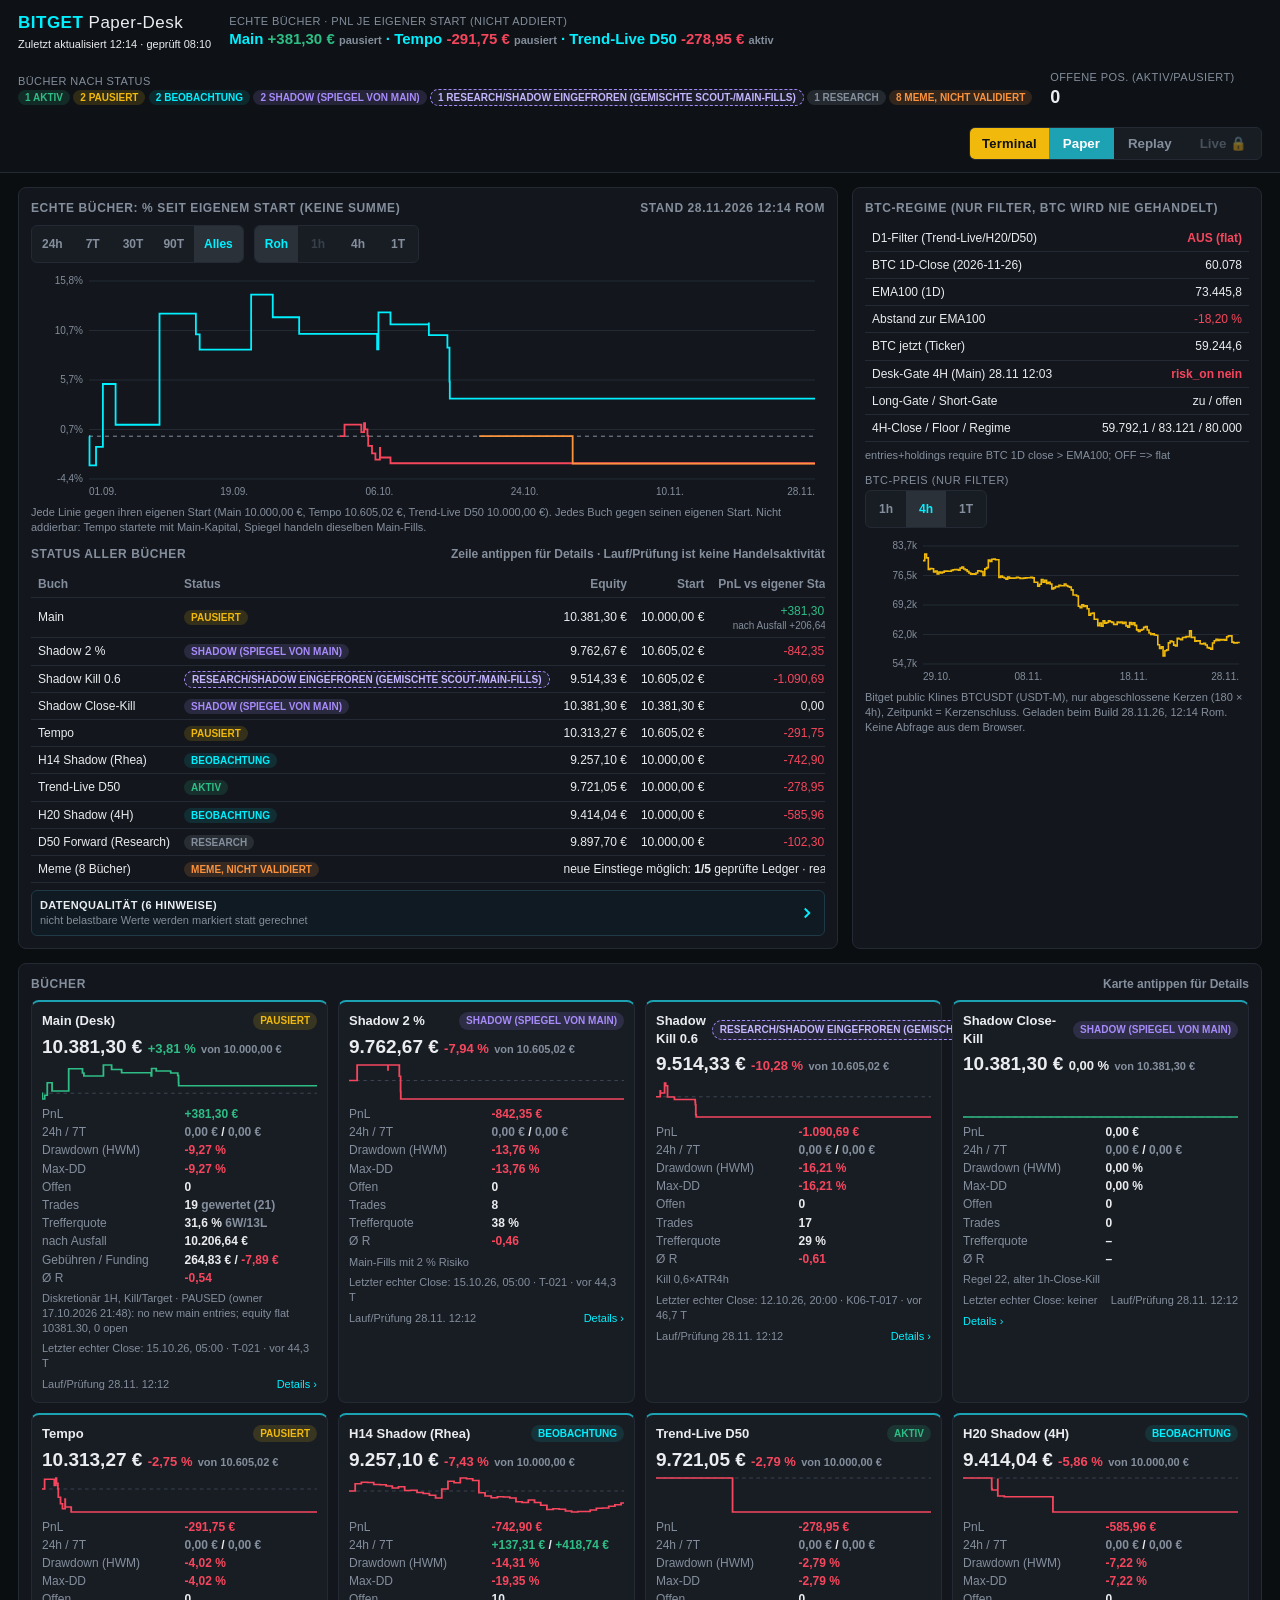
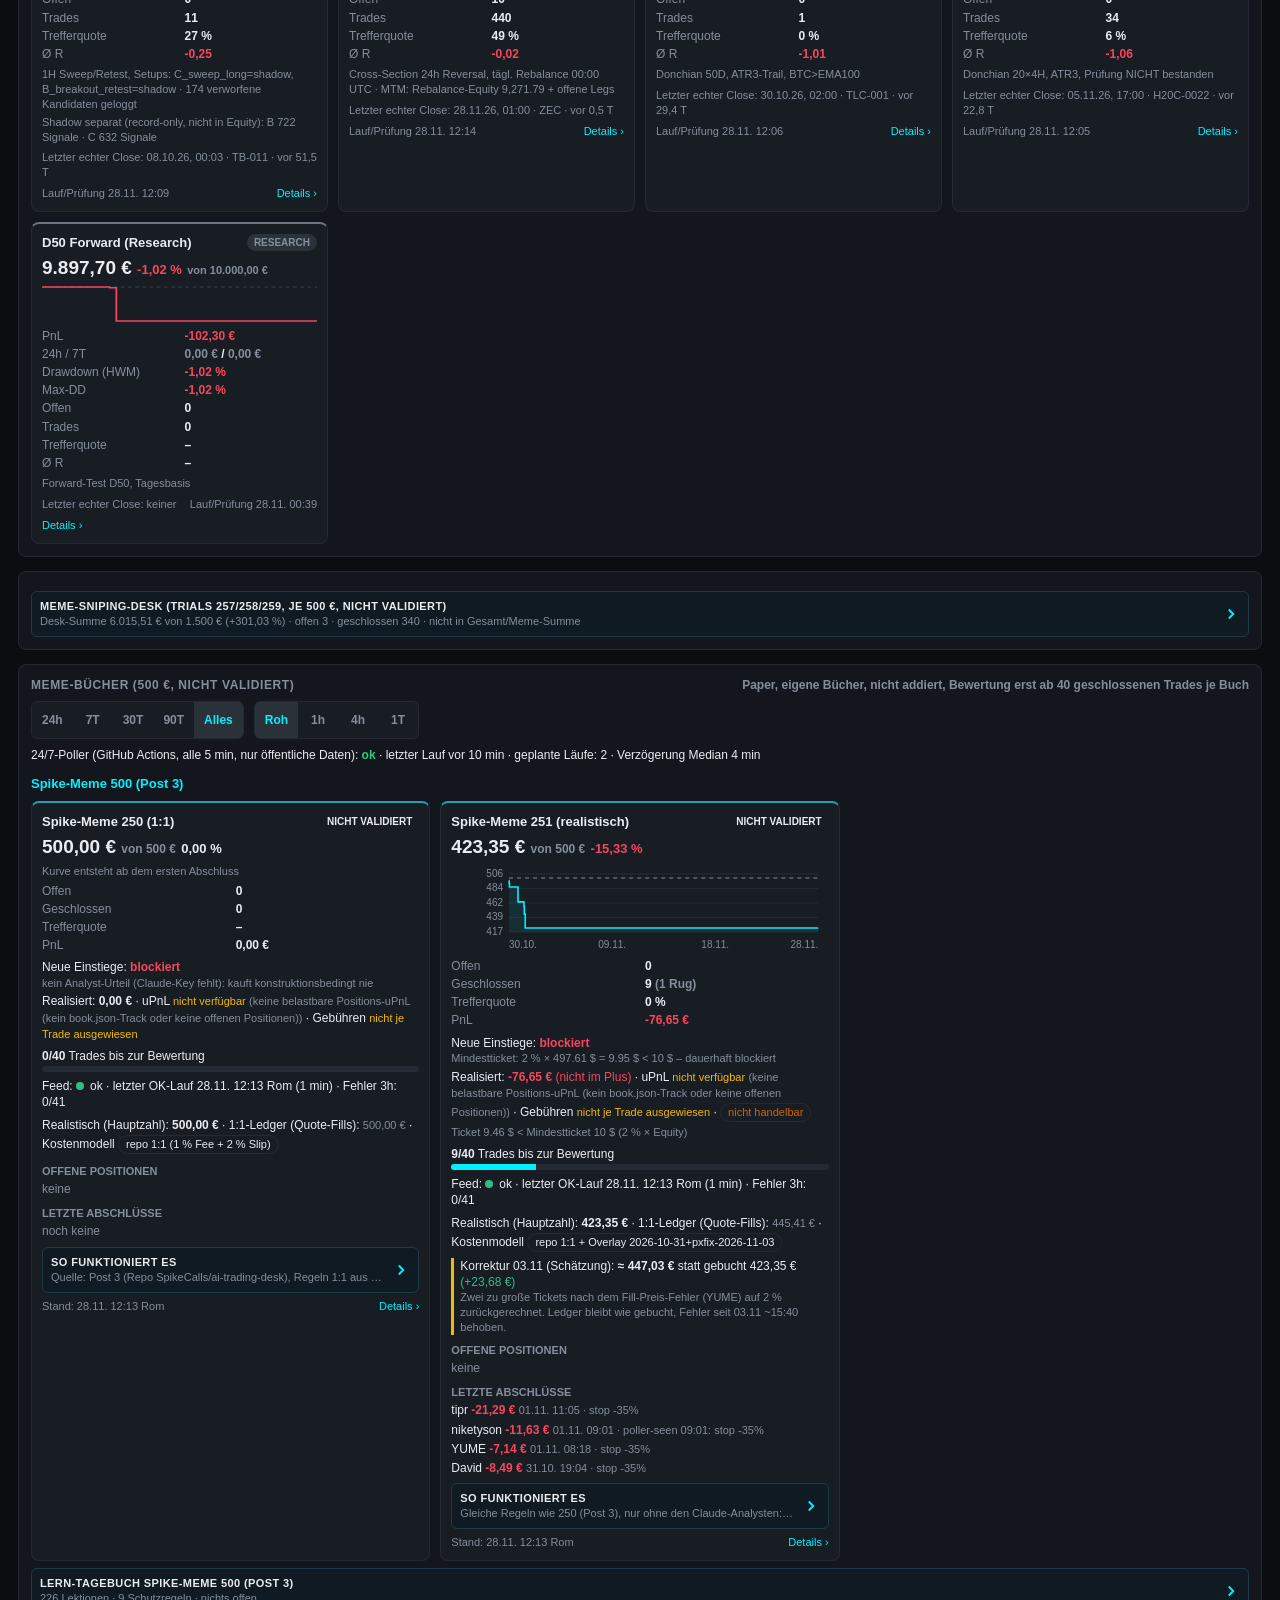
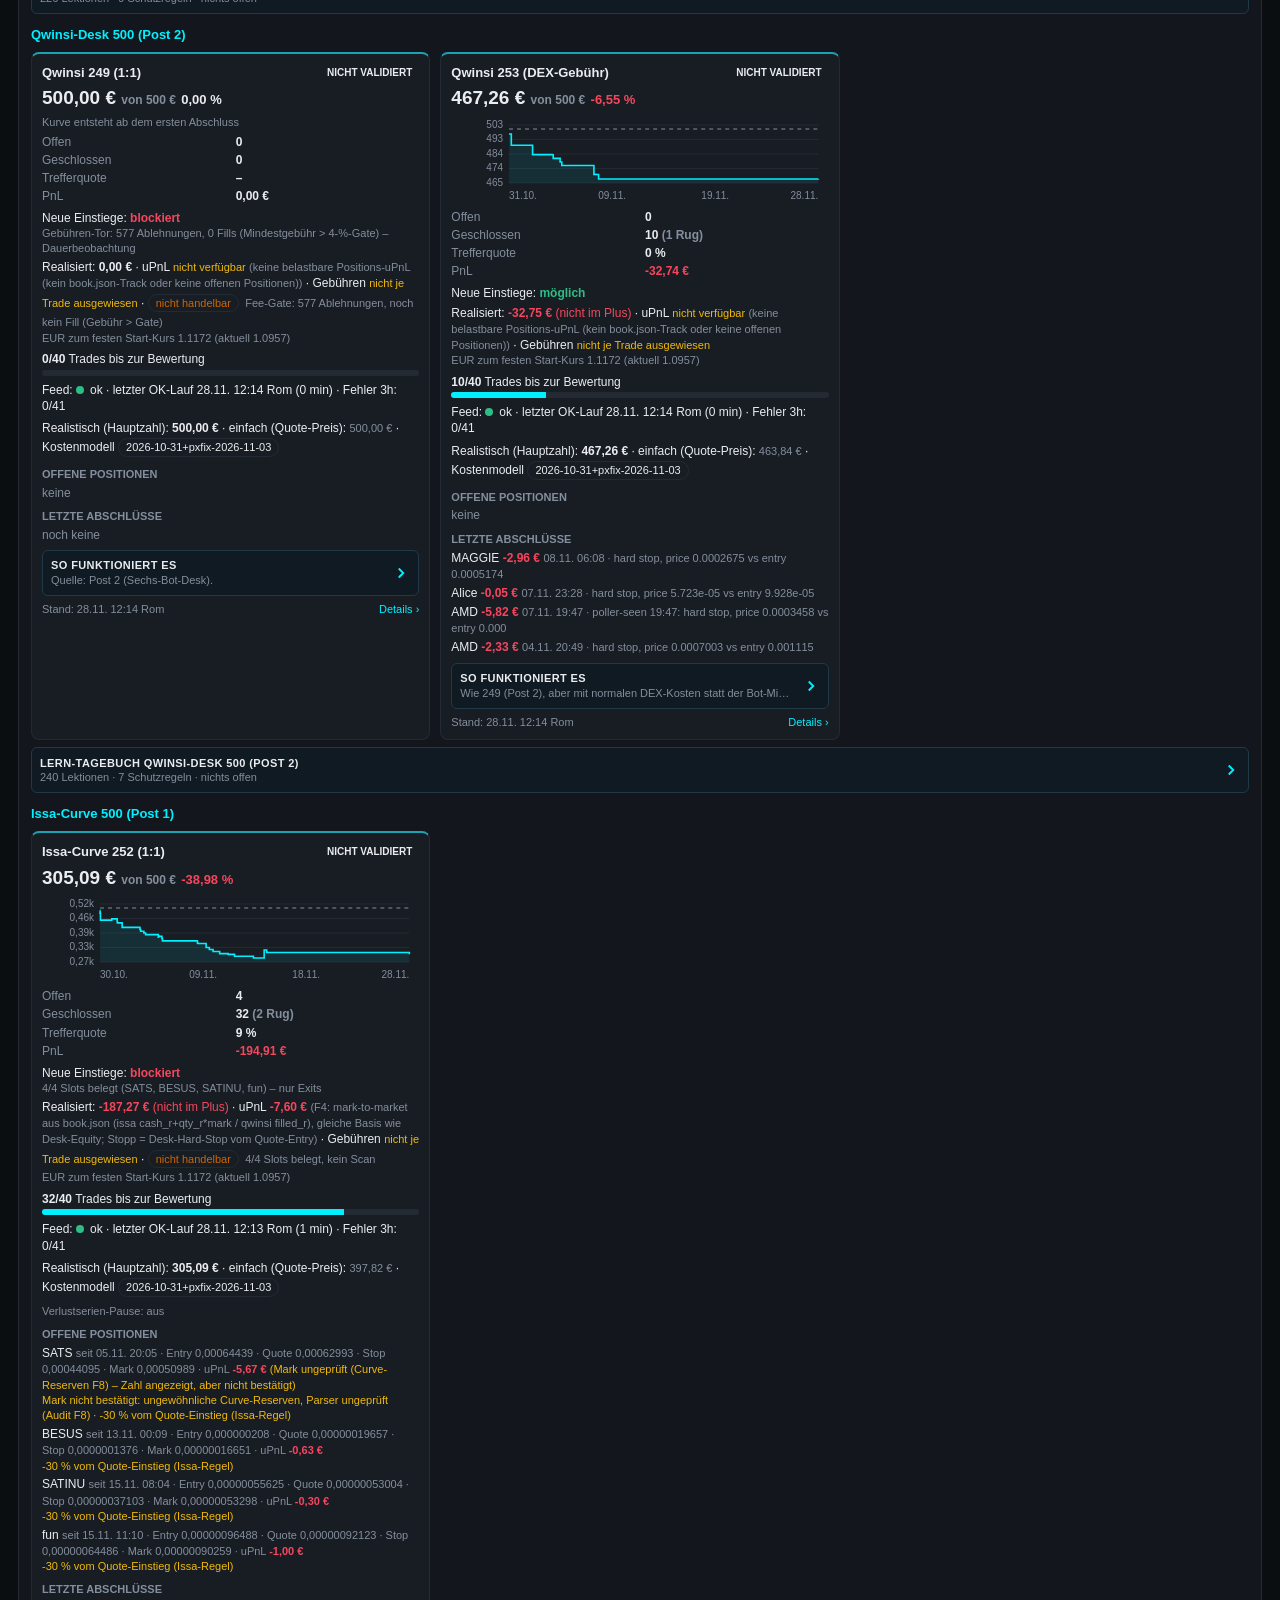
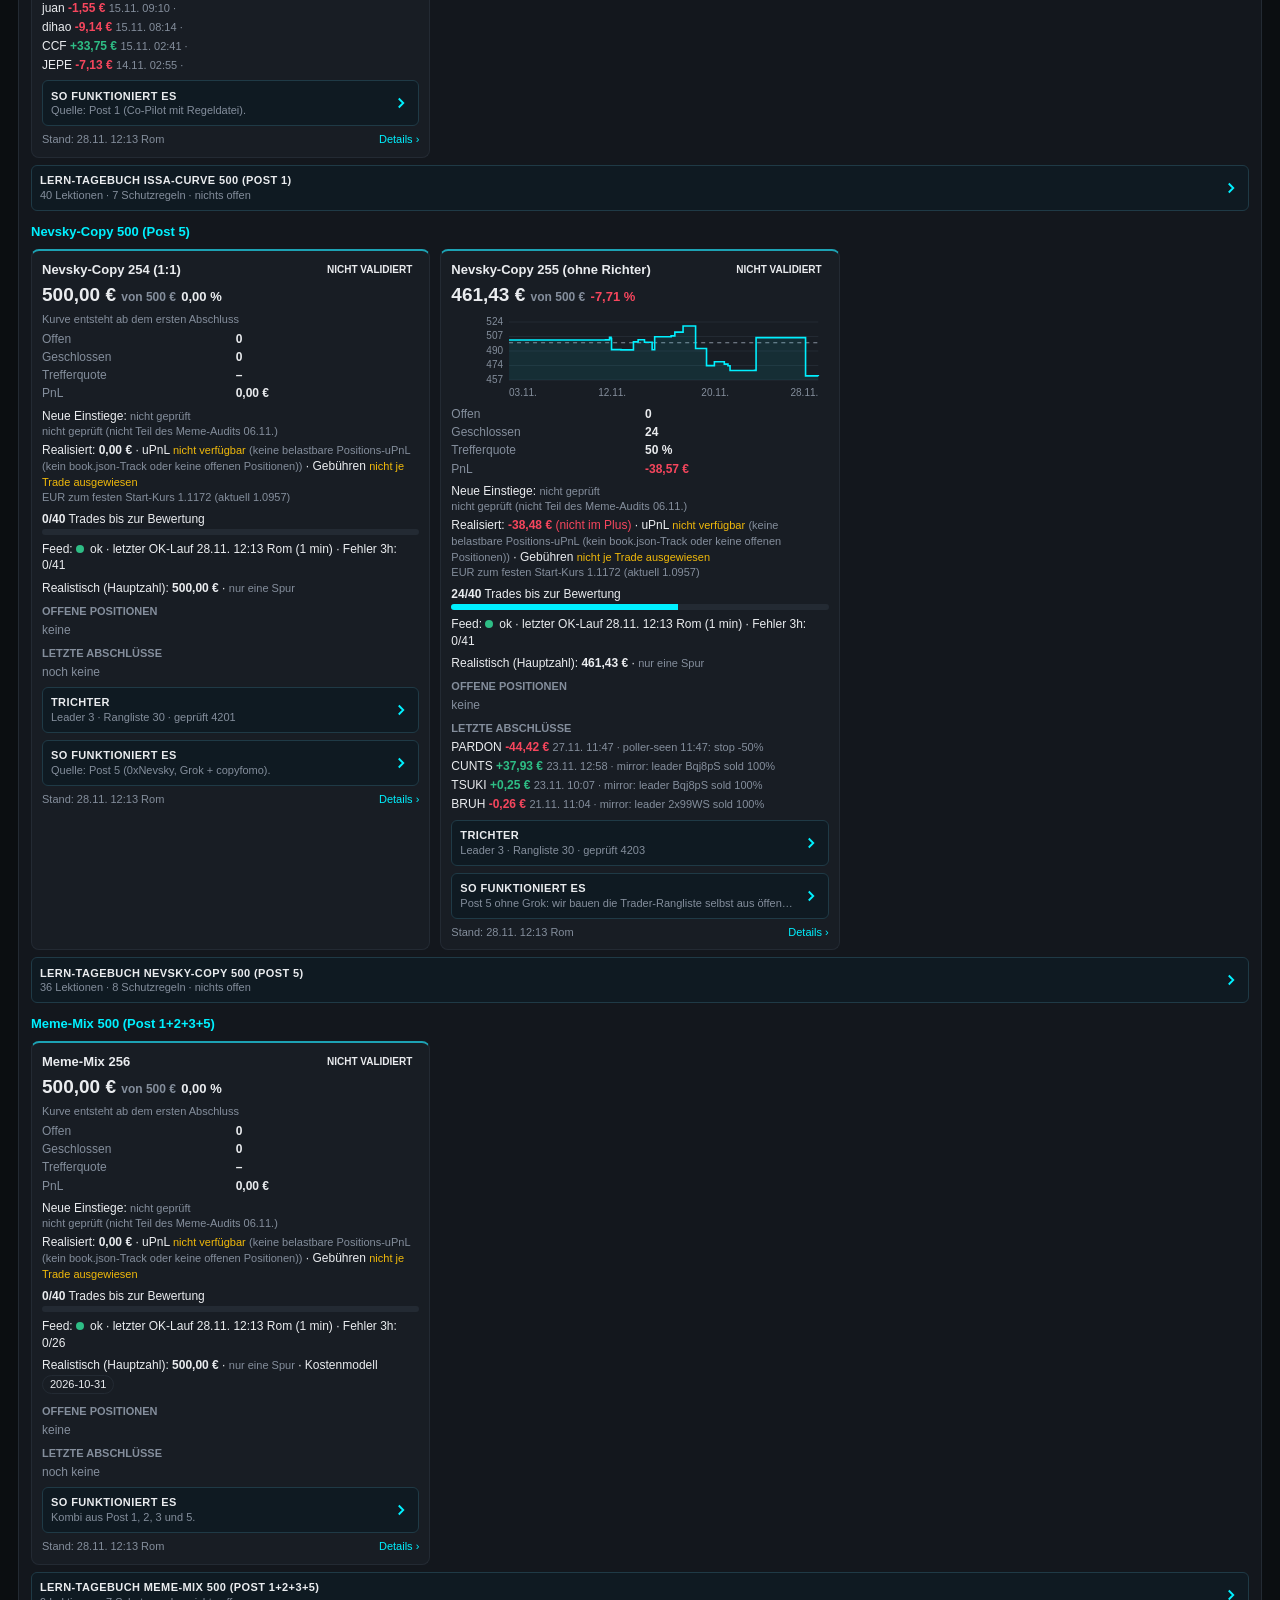
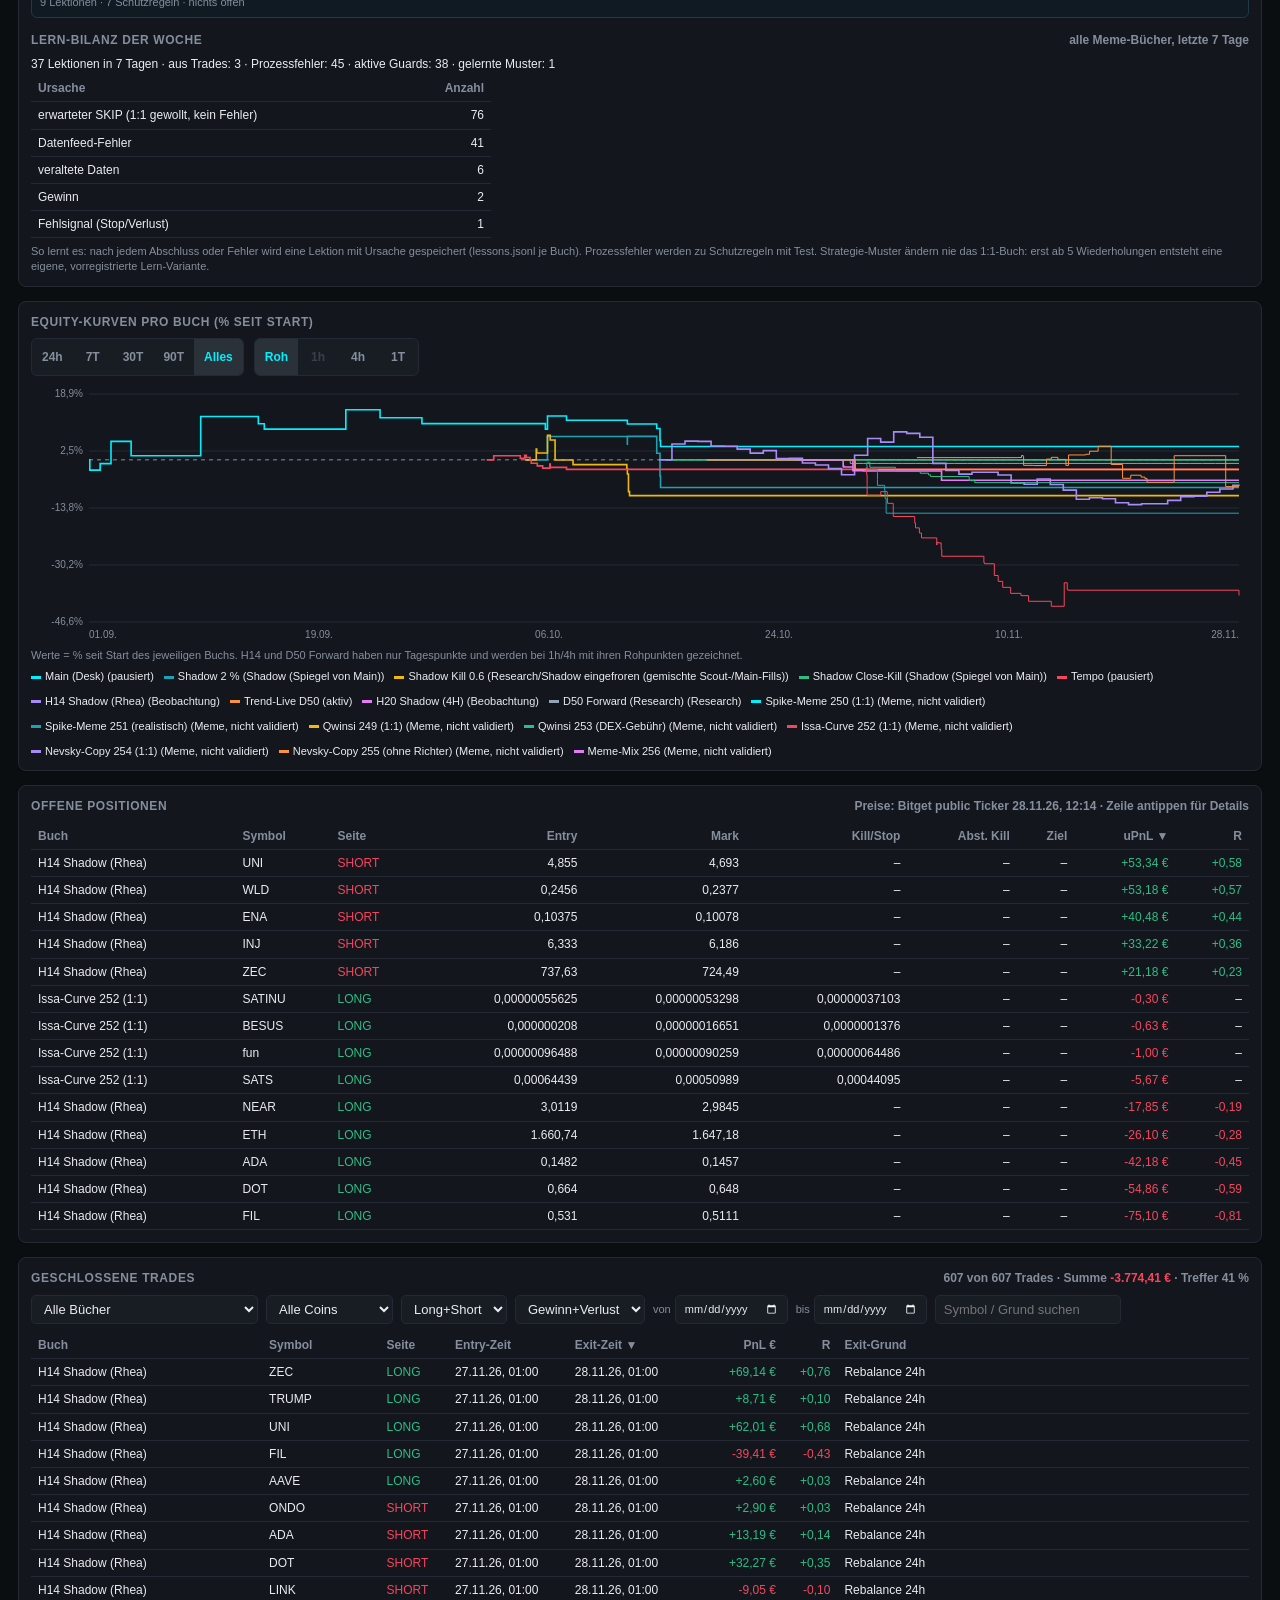
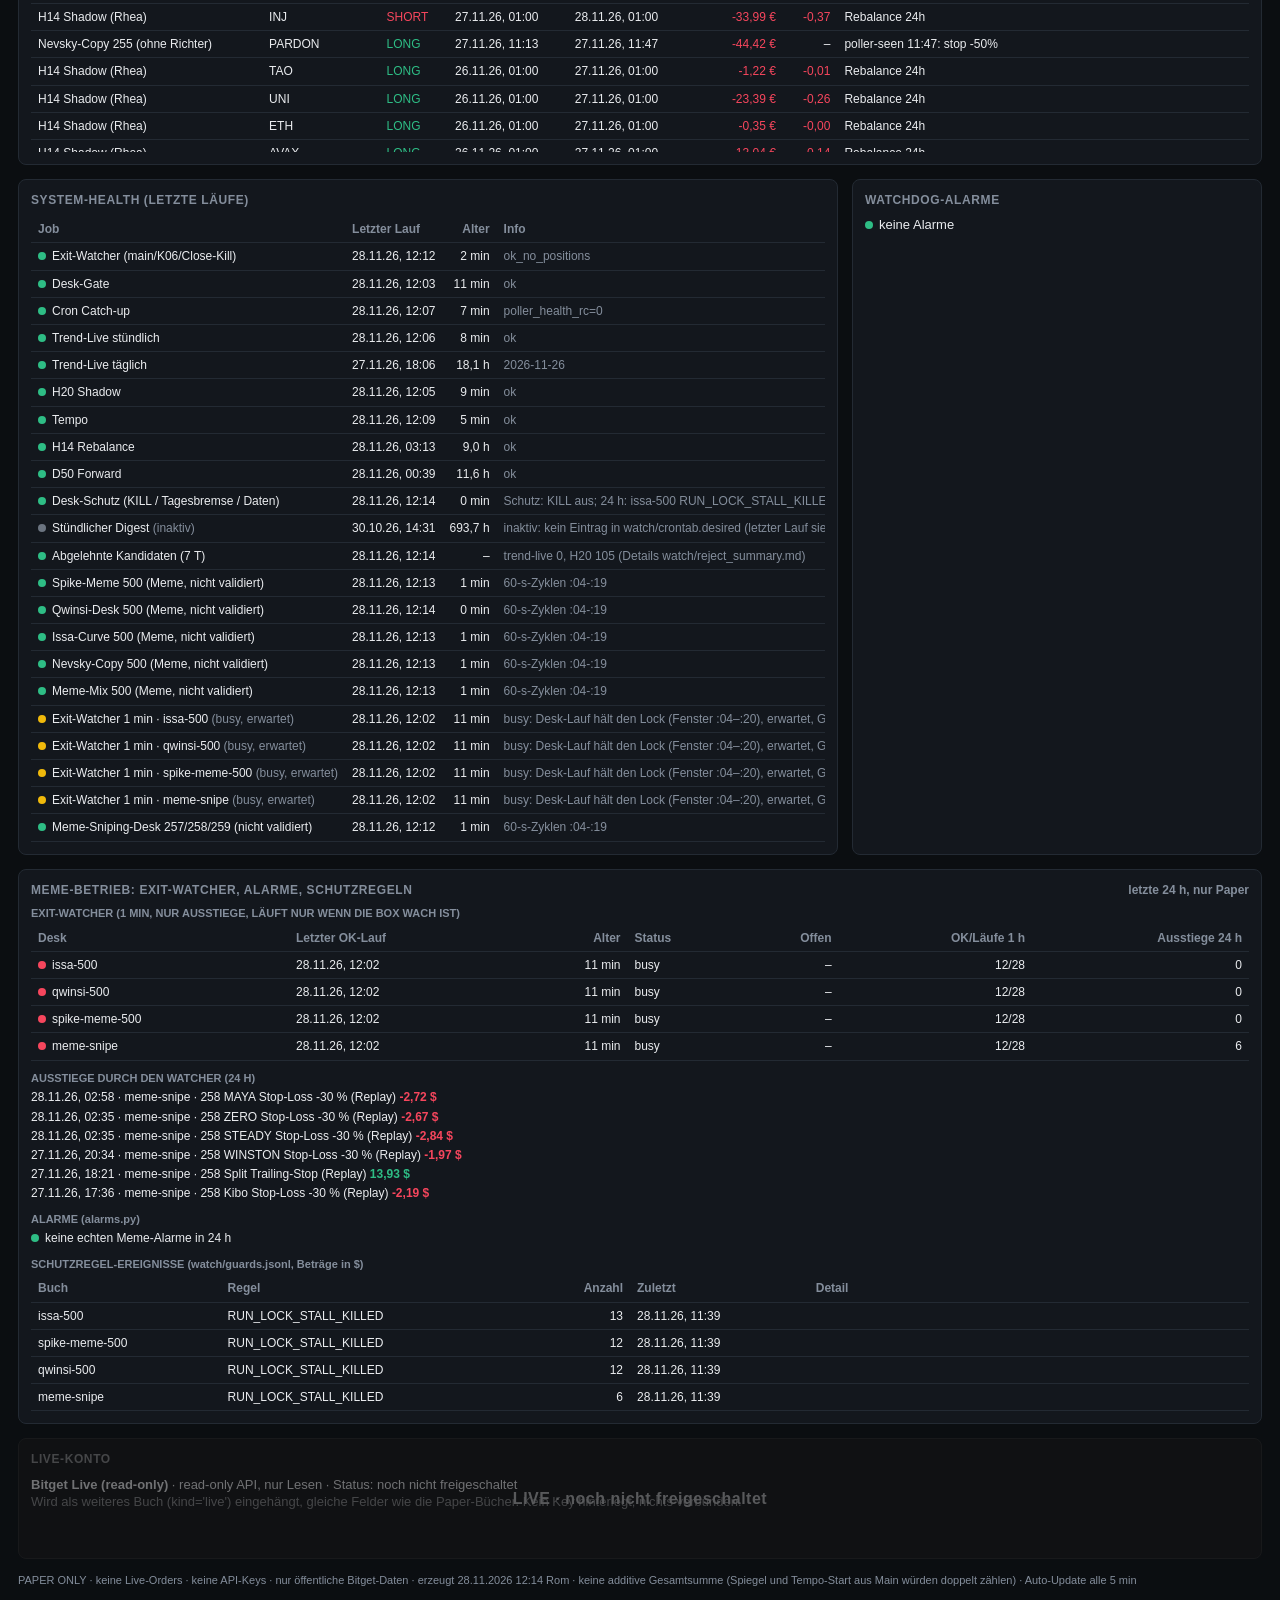
==== kdx7rm0d02jwymx0ndu94w3n/index.html @ 3b47a1ea "dashboard 2026-11-28T12:14:05+01:00" ====
<!doctype html><html lang="de"><head><meta charset="utf-8"><meta name="viewport" content="width=device-width,initial-scale=1">
<meta name="robots" content="noindex,nofollow,noarchive,nosnippet"><meta name="googlebot" content="noindex,nofollow"><meta name="referrer" content="no-referrer">
<title>Bitget Paper-Desk</title><style>
:root{--bg:#0b0e11;--card:#13171d;--card2:#181d24;--line:#232a33;--tx:#eaecef;--mu:#848e9c;--cy:#00f0ff;--te:#1da2b4;--gr:#2ebd85;--rd:#f6465d;--ye:#f0b90b}
*{box-sizing:border-box}body{margin:0;background:var(--bg);color:var(--tx);font:13px/1.35 -apple-system,Segoe UI,Roboto,Helvetica,Arial,sans-serif;-webkit-tap-highlight-color:transparent}
header{display:flex;align-items:center;gap:18px;padding:12px 18px;border-bottom:1px solid var(--line);background:#0e1216;position:sticky;top:0;z-index:5;flex-wrap:wrap}
.logo{font-weight:800;font-size:17px;color:var(--cy);letter-spacing:.5px}.logo span{color:var(--tx);font-weight:500}.upd{display:block;font-size:11px;color:var(--mu);font-weight:400;letter-spacing:0;margin-top:2px}
.kpi{display:flex;flex-direction:column;min-width:110px}.kpi b{font-size:18px;font-variant-numeric:tabular-nums}.kpi small{color:var(--mu);font-size:11px;text-transform:uppercase;letter-spacing:.4px}
.big b{font-size:24px;color:var(--cy)}.pos{color:var(--gr)!important}.neg{color:var(--rd)!important}.mu{color:var(--mu)}
.sw{margin-left:auto;display:flex;background:var(--card2);border:1px solid var(--line);border-radius:6px;overflow:hidden}
.sw button{background:none;border:0;color:var(--mu);padding:7px 14px;font-weight:600;cursor:pointer}.sw button.on{background:var(--te);color:#fff}.sw a.term{display:flex;align-items:center;color:#111;background:#f0b90b;padding:7px 12px;font-weight:800;text-decoration:none;letter-spacing:.2px}.sw a.term:hover{background:#ffe08a;text-decoration:none}
.sw button[disabled]{cursor:not-allowed;opacity:.45}
main{padding:14px 18px;display:grid;gap:14px}.row{display:grid;gap:14px}.c2{grid-template-columns:2fr 1fr}
@media(max-width:1100px){.c2{grid-template-columns:1fr}}
.card{background:var(--card);border:1px solid var(--line);border-radius:8px;padding:12px}.card h3{margin:0 0 8px;font-size:12px;text-transform:uppercase;letter-spacing:.6px;color:var(--mu);display:flex;justify-content:space-between;align-items:center;gap:8px;flex-wrap:wrap}
.books{display:grid;grid-template-columns:repeat(auto-fill,minmax(min(250px,100%),1fr));gap:10px}
.bk{background:var(--card2);border:1px solid var(--line);border-radius:8px;padding:10px;border-top:2px solid var(--te);cursor:pointer;transition:border-color .15s}.bk:hover,.bk:focus{border-color:var(--cy);outline:none}
.bk.research{border-top-color:#6b7480}.bk.stale{border-top-color:var(--ye)}.bk .t{display:flex;justify-content:space-between;align-items:center;font-weight:700;gap:6px}
.bk .eq{font-size:19px;font-weight:700;margin:4px 0;font-variant-numeric:tabular-nums}.grid4{display:grid;grid-template-columns:1fr 1fr;gap:2px 10px;font-size:12px}.grid4 span{color:var(--mu)}
.stand{font-size:11px;color:var(--mu);margin-top:6px;display:flex;justify-content:space-between;gap:6px;flex-wrap:wrap}.more{color:var(--cy)}
.tag{font-size:10px;padding:2px 7px;border-radius:10px;font-weight:700;text-transform:uppercase;white-space:nowrap}.t-aktiv{background:rgba(46,189,133,.15);color:var(--gr)}.t-pausiert{background:rgba(240,185,11,.15);color:var(--ye)}.t-Beobachtung{background:rgba(0,240,255,.1);color:var(--cy)}.c-AKTIV{background:rgba(46,189,133,.15);color:var(--gr)}.c-PAUSIERT{background:rgba(240,185,11,.15);color:var(--ye)}.c-BEOBACHTUNG{background:rgba(0,240,255,.1);color:var(--cy)}.c-SHADOW{background:rgba(167,139,250,.15);color:#a78bfa}.c-SHADOW_MIX{background:rgba(167,139,250,.08);color:#c4b5fd;border:1px dashed #a78bfa}.c-RESEARCH{background:rgba(132,142,156,.18);color:var(--mu)}.c-MEME{background:rgba(251,146,60,.15);color:#fb923c}.nb{color:var(--ye);font-size:11px}
.old{background:rgba(240,185,11,.18);color:var(--ye);font-size:10px;padding:1px 6px;border-radius:9px;font-weight:700;text-transform:uppercase}
table{width:100%;border-collapse:collapse;font-variant-numeric:tabular-nums;font-size:12px}th,td{padding:5px 7px;border-bottom:1px solid var(--line);text-align:right;white-space:nowrap}th:first-child,td:first-child,th.l,td.l{text-align:left}
th{color:var(--mu);font-weight:600;cursor:pointer;user-select:none;position:sticky;top:0;background:var(--card);z-index:1}th:hover{color:var(--cy)}tbody tr{cursor:pointer}tr:hover td{background:#1a2028}
.scroll{max-height:420px;overflow:auto}.flt{display:flex;gap:8px;margin-bottom:8px;flex-wrap:wrap;align-items:center}.flt select,.flt input{background:var(--card2);border:1px solid var(--line);color:var(--tx);padding:5px 8px;border-radius:5px;font:inherit;color-scheme:dark}
.flt label{color:var(--mu);font-size:11px;display:flex;align-items:center;gap:4px}
.dot{display:inline-block;width:8px;height:8px;border-radius:50%;margin-right:6px}.ok{background:var(--gr)}.off{background:#6b7480}.wn{background:var(--ye)}.bad{background:var(--rd)}
.live{opacity:.45;filter:grayscale(1);position:relative}.live .lock{position:absolute;inset:0;display:flex;align-items:center;justify-content:center;font-weight:800;font-size:16px;color:var(--ye);letter-spacing:.5px}
svg text{fill:var(--mu);font-size:10px}.legend{display:flex;flex-wrap:wrap;gap:10px;font-size:11px;margin-top:6px}.legend span{cursor:pointer}.legend span:hover{color:var(--cy)}.legend i{display:inline-block;width:10px;height:3px;margin-right:4px;vertical-align:middle}
.side-LONG{color:var(--gr)}.side-SHORT{color:var(--rd)}footer{color:var(--mu);font-size:11px;padding:0 18px 18px}
#liveview,#replayview{display:none}body.view-replay #paperview{display:none}body.view-replay #replayview{display:grid}main>*,.row>*{min-width:0}#regime,.scrollx{overflow-x:auto}
.chw{position:relative;touch-action:pan-y;user-select:none;-webkit-user-select:none}.chw svg{display:block;cursor:crosshair}
.tip{position:absolute;pointer-events:none;background:rgba(14,18,22,.96);border:1px solid #2f3946;border-radius:6px;padding:6px 8px;font-size:11px;line-height:1.45;display:none;z-index:3;min-width:150px;max-width:260px;box-shadow:0 4px 14px rgba(0,0,0,.5);font-variant-numeric:tabular-nums}
.tip b{color:var(--tx)}.tip .r{display:flex;justify-content:space-between;gap:10px}.tip i{display:inline-block;width:8px;height:3px;margin-right:4px;vertical-align:middle}
.mk{cursor:pointer}.hint{font-size:11px;color:var(--mu);margin-top:4px}
.tf{display:flex;flex-wrap:wrap;gap:6px 10px;align-items:center;margin:2px 0 8px}.tf .g{display:flex;background:var(--card2);border:1px solid var(--line);border-radius:6px;overflow:hidden}.tf button{background:none;border:0;color:var(--mu);min-height:36px;min-width:40px;padding:0 10px;font-weight:600;font-size:12px;cursor:pointer;touch-action:manipulation}.tf button.on{background:#2b3139;color:var(--cy)}.tf button:disabled{opacity:.3;cursor:not-allowed}.tf button:not(:disabled):not(.on):hover{color:var(--tx)}.tfk{font-size:12px;margin:0 0 6px;font-variant-numeric:tabular-nums}.tfk b{font-size:15px}.tfn{font-size:11px;color:var(--mu);margin-top:4px}
@media(max-width:640px){.tf{gap:6px}.tf .g{flex:1 1 100%}.tf button{flex:1 1 0;min-width:0;padding:0 4px}}
#ov{position:fixed;inset:0;background:rgba(0,0,0,.6);z-index:20;display:none}#ov.on{display:block}
.sheet{position:absolute;top:0;right:0;bottom:0;width:min(980px,100%);background:var(--bg);border-left:1px solid var(--line);overflow:auto;-webkit-overflow-scrolling:touch;padding:0 0 30px}
.sh-h{position:sticky;top:0;z-index:4;background:#0e1216;border-bottom:1px solid var(--line);padding:12px 16px;display:flex;align-items:center;gap:10px;flex-wrap:wrap}
.sh-h h2{margin:0;font-size:17px}.x{margin-left:auto;background:var(--card2);border:1px solid var(--line);color:var(--tx);border-radius:6px;font-size:18px;width:38px;height:38px;cursor:pointer}
.sh-b{padding:12px 16px;display:grid;grid-template-columns:minmax(0,1fr);gap:12px}.sh-b>*{min-width:0}.kg{display:grid;grid-template-columns:repeat(auto-fill,minmax(150px,1fr));gap:8px}
.kg div{background:var(--card2);border:1px solid var(--line);border-radius:6px;padding:7px 9px}.kg small{display:block;color:var(--mu);font-size:10px;text-transform:uppercase;letter-spacing:.4px}.kg b{font-size:15px;font-variant-numeric:tabular-nums}
.rules{white-space:pre-wrap;font-size:12px;color:#c4cad3}.rules li{margin:3px 0}
.mg{margin-top:12px}.mg .books{grid-template-columns:repeat(auto-fill,minmax(min(340px,100%),1fr))}.mg>h4{margin:6px 0 8px;font-size:13px;color:var(--cy)}.howto{background:#0f1a22;border:1px solid #1f3a46;border-radius:6px;padding:7px 8px;font-size:12px;color:#c4cad3;margin-top:7px;line-height:1.4}
.howto b{display:block;color:#eaecef;font-size:11px;text-transform:uppercase;letter-spacing:.4px;margin-bottom:3px}.mch{margin:4px 0}.prog{height:6px;background:#232a33;border-radius:3px;overflow:hidden;margin-top:2px}.prog i{display:block;height:100%;background:var(--cy)}
details.fd{margin-top:7px;border:1px solid #1f3a46;border-radius:6px;background:#0f1a22}details.fd>summary{list-style:none;min-height:44px;display:flex;align-items:center;gap:8px;padding:4px 8px;cursor:pointer;-webkit-tap-highlight-color:transparent;user-select:none}
details.fd>summary::-webkit-details-marker{display:none}details.fd>summary .fdt{display:flex;flex-direction:column;min-width:0;flex:1}details.fd>summary .fdt b{color:#eaecef;font-size:11px;text-transform:uppercase;letter-spacing:.4px}
details.fd>summary .fdt span{font-size:11px;color:var(--mu);white-space:nowrap;overflow:hidden;text-overflow:ellipsis}details.fd>summary .chev{flex:none;width:18px;height:18px;color:var(--cy);transition:transform .15s}details.fd[open]>summary .chev{transform:rotate(90deg)}
details.fd>.fdb{padding:0 8px 8px;font-size:12px;color:#c4cad3;line-height:1.4}details.fd[open]>summary .fdt span{display:none}details.fd.sub{background:transparent;border-color:var(--line)}details.lt{padding:0}details.lt>.fdb{padding:0 10px 10px}
.ml{font-size:12px;margin:3px 0}.ml .mu{font-size:11px}.lt{background:var(--card2);border:1px solid var(--line);border-radius:8px;padding:10px;margin-top:10px}.lt h5{margin:8px 0 4px;font-size:11px;text-transform:uppercase;letter-spacing:.4px;color:var(--mu)}
.chip{display:inline-block;border:1px solid var(--line);border-radius:10px;padding:1px 7px;margin:2px 3px 2px 0;font-size:11px}.rug{color:#f6465d;font-weight:700}
#pop{position:fixed;inset:0;z-index:30;display:none;align-items:center;justify-content:center;background:rgba(0,0,0,.55);padding:12px}#pop.on{display:flex}
.pbox{background:var(--card);border:1px solid #2f3946;border-radius:10px;width:min(440px,100%);max-height:90vh;overflow:auto;padding:12px 14px}
.pbox h4{margin:0 0 8px;display:flex;align-items:center;gap:8px;font-size:15px}.pbox table td{white-space:normal}.pbox .x{width:32px;height:32px;font-size:15px}
.bar{height:6px;background:#232a33;border-radius:3px;position:relative;margin:4px 0 2px}.bar i{position:absolute;top:-3px;width:2px;height:12px;background:var(--tx)}
@media(max-width:640px){header{gap:8px 14px;padding:10px 12px;position:static}.kpi{min-width:0;flex:1 1 40%}.big{flex-basis:100%}.big b{font-size:22px}
 .sw{margin-left:0;width:100%}.sw button,.sw a.term{flex:1}.sw a.term{justify-content:center}main{padding:10px;gap:10px}.row{gap:10px}.card{padding:10px}th,td{padding:4px 5px}.scroll{max-height:65vh}
 #t_health td.l.mu{white-space:normal;min-width:140px}.flt select,.flt input{flex:1 1 45%}.flt label{flex:1 1 45%}.flt label input{flex:1;min-width:0}footer{padding:0 10px 14px}
 .sheet{border-left:0}.sh-b{padding:10px}.kg{grid-template-columns:repeat(2,minmax(0,1fr))}.kg div{min-width:0;overflow-wrap:anywhere}.sh-h{flex-wrap:wrap}}

.banner-sim{background:#1a1508;border:1px solid var(--ye);color:var(--ye);border-radius:8px;padding:10px 12px;font-weight:700;line-height:1.45}
.banner-sim small{display:block;color:var(--tx);font-weight:500;margin-top:4px}
body.view-replay .hdr-paper{display:none}
.replay-img{width:100%;max-width:100%;height:auto;border-radius:8px;border:1px solid var(--line);background:#000;display:block}
.replay-img-cap{font-size:11px;color:var(--mu);margin-top:4px}
#replayview td.l{white-space:normal;max-width:520px}
@media(max-width:640px){#replayview td,#replayview th{white-space:normal}#replayview .scroll{max-height:none}}
</style></head><body>
<header><div class="logo">BITGET <span>Paper-Desk</span><span class="upd" id="upd"></span></div>
<div class="kpi big hdr-paper"><small>Echte Bücher · PnL je eigener Start (nicht addiert)</small><b id="k_real" style="font-size:15px"></b></div>
<div class="kpi hdr-paper"><small>Bücher nach Status</small><b id="k_cls" style="font-size:12px;font-weight:600"></b></div>
<div class="kpi hdr-paper"><small>Offene Pos. (aktiv/pausiert)</small><b id="k_open"></b></div>
<div class="sw"><a class="term" id="to-terminal" href="terminal.html">Terminal</a><button id="b_paper" class="on">Paper</button><button id="b_replay">Replay</button><button id="b_live" disabled title="noch nicht freigeschaltet">Live 🔒</button></div></header>
<main id="paperview">
<div class="row c2"><div class="card"><h3>Echte Bücher: % seit eigenem Start (keine Summe) <span id="genat" class="mu"></span></h3><div class="tf" id="tf_total"></div><div id="ch_total"></div><div class="tfn" id="tfn_total"></div>
<h3 style="margin-top:12px">Status aller Bücher <span class="mu" style="text-transform:none;letter-spacing:0">Zeile antippen für Details · Lauf/Prüfung ist keine Handelsaktivität</span></h3><div class="scrollx"><table id="t_overview"></table></div><div id="quality"></div></div>
<div class="card"><h3>BTC-Regime (nur Filter, BTC wird nie gehandelt)</h3><div id="regime"></div></div></div>
<div class="card"><h3>Bücher <span class="mu" style="text-transform:none;letter-spacing:0">Karte antippen für Details</span></h3><div class="books" id="books"></div></div>
<div class="card" id="snipecard"><details class="fd" data-fold="snipedesk" id="snipefold"><summary><span class="fdt"><b id="snipetitle">Meme-Sniping-Desk (je 500 €, nicht validiert)</b><span id="snipeteaser">Paper, eigenes Desk, nicht in der Gesamtsumme und nicht in der Meme-Summe</span></span><svg class="chev" viewBox="0 0 24 24" fill="none" stroke="currentColor" stroke-width="2.5" aria-hidden="true"><path d="M9 6l6 6-6 6"/></svg></summary>
<div class="fdb"><div class="tf" id="tf_snipe"></div><div id="snipe"></div></div></details></div>
<div class="card" id="memecard"><h3>Meme-Bücher (500 €, nicht validiert) <span class="mu" style="text-transform:none;letter-spacing:0">Paper, eigene Bücher, nicht addiert, Bewertung erst ab 40 geschlossenen Trades je Buch</span></h3>
<div class="tf" id="tf_meme"></div><div id="memes"></div>
<h3 style="margin-top:14px">Lern-Bilanz der Woche <span class="mu" style="text-transform:none;letter-spacing:0">alle Meme-Bücher, letzte 7 Tage</span></h3><div id="learnweek"></div></div>
<div class="card"><h3>Equity-Kurven pro Buch (% seit Start)</h3><div class="tf" id="tf_books"></div><div id="ch_books"></div><div class="tfn" id="tfn_books"></div><div class="legend" id="lg_books"></div></div>
<div class="card"><h3>Offene Positionen <span class="mu" id="pxsrc" style="text-transform:none;letter-spacing:0"></span></h3><div class="scroll"><table id="t_open"></table></div></div>
<div class="card"><h3>Geschlossene Trades <span class="mu" id="n_closed" style="text-transform:none;letter-spacing:0"></span></h3>
<div class="flt"><select id="f_book"><option value="">Alle Bücher</option></select><select id="f_sym"><option value="">Alle Coins</option></select>
<select id="f_side"><option value="">Long+Short</option><option>LONG</option><option>SHORT</option></select>
<select id="f_res"><option value="">Gewinn+Verlust</option><option value="w">Gewinner</option><option value="l">Verlierer</option></select>
<label>von <input type="date" id="f_from"></label><label>bis <input type="date" id="f_to"></label><input id="f_txt" placeholder="Symbol / Grund suchen"></div>
<div class="scroll"><table id="t_closed"></table></div></div>
<div class="row c2"><div class="card"><h3>System-Health (letzte Läufe)</h3><div class="scrollx"><table id="t_health"></table></div></div>
<div class="card"><h3>Watchdog-Alarme</h3><div id="alerts"></div></div></div>
<div class="card" id="opscard"><h3>Meme-Betrieb: Exit-Watcher, Alarme, Schutzregeln <span class="mu" style="text-transform:none;letter-spacing:0">letzte 24 h, nur Paper</span></h3><div id="memeops"></div></div>
<div class="card live"><div class="lock">LIVE · noch nicht freigeschaltet</div><h3>Live-Konto</h3><div id="livebox" style="min-height:70px"></div></div>
</main>
<main id="liveview"><div class="card live"><div class="lock">noch nicht freigeschaltet</div><h3>Live</h3><div style="height:200px"></div></div></main>
<main id="replayview">
<div class="banner-sim" id="replay-banner">Historische Replay-Simulation<small>Öffentliche Bitget-BTC-Kerzen und Deribit-IV · kein Paper-Buch · nicht in irgendeiner Summe · keine Orders</small></div>
<div id="replay-body"><div class="mu">Lade Replay…</div></div>
</main>
<footer id="foot"></footer>
<div id="ov"><div class="sheet" id="sheet"></div></div>
<div id="pop"><div class="pbox" id="pbox"></div></div>
<script id="data" type="application/json">{"generated": "2026-11-28T12:14:02+01:00", "generated_label": "28.11.2026 12:14 Rom", "generated_hm": "12:14", "px_src": "live", "px_at": "2026-11-28T12:14:02+01:00", "total": {"equity": 78745.06, "start": 82196.36, "pnl": -3451.3, "ret": -0.04198847734863198, "pnl24": 137.31, "pnl24_src": "Snapshot", "pnl7d": 418.74, "pnl7d_src": "Snapshot", "n_open": 10, "n_books": 8, "start_expected": 82196.36, "start_ok": true, "maxdd": -0.07770689909757844, "upnl": -14.69, "n_closed": 532, "legacy_non_additive": true, "legacy_note": "Nicht angezeigt (Audit 06.11.): Summe aus Main + 2 Main-Spiegeln (Shadow 2 %, Close-Kill; gleiche Fills, Close-Kill zählt Main-Kapital doppelt) + K06 (eingefroren, gemischte Scout-/Main-Fills, Start aus Main-Kapital) + Tempo (Start aus Main-Kapital) + Beobachtungsbüchern. Keine echte Performance."}, "books": [{"id": "main", "name": "Main (Desk)", "kind": "paper", "status": "pausiert", "start": 10000.0, "equity": 10381.3, "pnl": 381.3, "ret": 0.03813, "hwm": 11441.91, "dd": -0.09269518812855548, "maxdd": -0.09269518812855548, "open": [], "closed": [{"book": "main", "sym": "ADA", "side": "LONG", "opened": "2026-09-01T09:31:00+02:00", "closed": "2026-09-01T11:00:00+02:00", "pnl": -296.18, "R": null, "reason": "1h close kill 0.1980", "id": "T-001", "entry": 0.2012, "exit": 0.1967, "qty": 62500.0, "fees": 14.93}, {"book": "main", "sym": "DOT", "side": "LONG", "opened": "2026-09-01T09:36:00+02:00", "closed": "2026-09-02T06:00:00+02:00", "pnl": 187.45, "R": null, "reason": "win", "id": "T-002", "entry": 0.87, "exit": 0.887, "qty": 11756.0, "target": 0.88, "fees": 12.4}, {"book": "main", "sym": "ADA", "side": "LONG", "opened": "2026-09-02T14:58:00+02:00", "closed": "2026-09-03T02:00:00+02:00", "pnl": 639.55, "R": null, "reason": "1h close target 0.2000 at 0.2010", "id": "T-003", "entry": 0.194, "exit": 0.201, "qty": 94565.0, "fees": 22.41}, {"book": "main", "sym": "AVAX", "side": "LONG", "opened": "2026-09-04T08:28:00+02:00", "closed": "2026-09-04T15:00:00+02:00", "pnl": -414.35, "R": null, "reason": "1h close kill 7.40 at 7.354 (15:00 Rome bar)", "id": "T-004", "entry": 7.447, "exit": 7.354, "qty": 4067.0, "fees": 36.12}, {"book": "main", "sym": "BNB", "side": "SHORT", "opened": "2026-09-08T10:16:00+02:00", "closed": "2026-09-09T23:00:00+02:00", "pnl": 1129.73, "R": null, "reason": "win", "id": "T-005", "entry": 756.15, "exit": 724.69, "qty": 36.954, "fees": 32.84}, {"book": "main", "sym": "ADA", "side": "SHORT", "opened": "2026-09-14T08:13:00+02:00", "closed": "2026-09-14T09:00:00+02:00", "pnl": -211.03, "R": null, "reason": "loss", "id": "T-006", "entry": 0.2087, "exit": 0.2104, "qty": 108140.0, "fees": 27.19}, {"book": "main", "sym": "DOGE", "side": "SHORT", "opened": "2026-09-14T12:09:00+02:00", "closed": "2026-09-14T20:00:00+02:00", "pnl": -153.8, "R": null, "reason": "loss", "id": "T-007", "entry": 0.08437, "exit": 0.08495, "qty": 225659.574, "fees": 22.92, "funding": -0.61}, {"book": "main", "sym": "LINK", "side": "LONG", "opened": "2026-09-20T12:13:45+02:00", "closed": "2026-09-21T02:00:00+02:00", "pnl": 557.93, "R": null, "reason": "TARGET", "id": "T-008", "entry": 11.945, "exit": 12.72, "qty": 733.92, "kill": 11.8026, "target": 12.6704, "gross": 568.79}, {"book": "main", "sym": "SUI", "side": "LONG", "opened": "2026-09-22T16:54:34+02:00", "closed": "2026-09-23T17:00:00+02:00", "pnl": -232.51, "R": null, "reason": "KILL", "id": "T-009", "entry": 0.9963, "exit": 0.9546, "qty": 5409.9, "lev": 3, "fees": 6.33, "funding": -0.59, "gross": -225.59}, {"book": "main", "sym": "INJ", "side": "LONG", "opened": "2026-09-26T16:10:05+02:00", "closed": "2026-09-26T22:00:00+02:00", "pnl": -169.67, "R": null, "reason": "KILL", "id": "T-010", "entry": 7.755, "exit": 7.565, "qty": 848.4, "lev": 3, "fees": 7.8, "funding": -0.67, "gross": -161.2}, {"book": "main", "sym": "BNB", "side": "LONG", "opened": "2026-10-05T12:10:41+02:00", "closed": "2026-10-06T09:09:43+02:00", "pnl": -144.98, "R": -1.31, "reason": "KILL", "id": "T-011", "entry": 788.25, "exit": 778.22, "qty": 13.03, "kill": 779.78, "target": 809.82, "lev": 4, "fees": 12.24, "funding": -2.05, "gross": -130.69}, {"book": "main", "sym": "INJ", "side": "LONG", "opened": "2026-10-04T22:08:29+02:00", "closed": "2026-10-06T13:00:00+02:00", "pnl": 187.46, "R": 1.7, "reason": "TARGET", "id": "T-012", "entry": 7.395, "exit": 7.756, "qty": 538.5, "kill": 7.19, "target": 7.748, "lev": 2, "fees": 4.9, "funding": -2.04, "gross": 194.4}, {"book": "main", "sym": "ZEC", "side": "LONG", "opened": "2026-10-05T17:11:23+02:00", "closed": "2026-10-06T13:00:00+02:00", "pnl": 182.45, "R": 1.65, "reason": "TARGET", "id": "T-013", "entry": 1308.26, "exit": 1372.91, "qty": 2.915, "kill": 1270.42, "target": 1368.8, "lev": 2, "fees": 4.69, "funding": -1.31, "gross": 188.45}, {"book": "main", "sym": "SOL", "side": "LONG", "opened": "2026-10-05T17:11:23+02:00", "closed": "2026-10-08T00:03:59+02:00", "pnl": -126.52, "R": -1.15, "reason": "KILL", "id": "T-014", "entry": 119.616, "exit": 117.977, "qty": 70.7, "kill": 118.058, "target": 122.019, "lev": 4, "fees": 10.07, "funding": -0.57, "gross": -115.88}, {"book": "main", "sym": "SOL", "side": "LONG", "opened": "2026-10-12T15:31:08+02:00", "closed": "2026-10-12T16:00:00+02:00", "pnl": 16.11, "R": 0.14, "reason": "CRO_VETO_C", "id": "T-015", "entry": 110.015, "exit": 110.379, "qty": 69.5, "kill": 108.413, "target": 113.377, "lev": 3, "fees": 9.19, "funding": 0.0, "gross": 25.3}, {"book": "main", "sym": "PEPE", "side": "LONG", "opened": "2026-10-12T15:31:08+02:00", "closed": "2026-10-12T16:00:00+02:00", "pnl": 4.25, "R": 0.04, "reason": "CRO_VETO_C", "id": "T-016", "entry": 4.166e-06, "exit": 4.1745e-06, "qty": 1215228000.0, "kill": 4.0744e-06, "target": 4.3303e-06, "lev": 2, "fees": 6.08, "funding": 0.0, "gross": 10.33}, {"book": "main", "sym": "WLD", "side": "LONG", "opened": "2026-10-12T09:09:16+02:00", "closed": "2026-10-12T16:00:00+02:00", "pnl": -130.63, "R": -1.17, "reason": "KILL", "id": "T-017", "entry": 0.5481, "exit": 0.5244, "qty": 5354.0, "kill": 0.5273, "target": 0.5824, "lev": 2, "fees": 3.44, "funding": -0.3, "gross": -126.89}, {"book": "main", "sym": "UNI", "side": "LONG", "opened": "2026-10-14T08:09:03+02:00", "closed": "2026-10-14T22:00:00+02:00", "pnl": -117.35, "R": -1.06, "reason": "KILL", "id": "T-018", "entry": 7.323, "exit": 7.085, "qty": 473.0, "kill": 7.09, "target": 7.633, "lev": 2, "fees": 4.09, "funding": -0.69, "gross": -112.57}, {"book": "main", "sym": "DOT", "side": "LONG", "opened": "2026-10-14T01:09:51+02:00", "closed": "2026-10-15T04:00:00+02:00", "pnl": -145.3, "R": -1.32, "reason": "KILL", "id": "T-019", "entry": 1.158, "exit": 1.107, "qty": 2756.0, "kill": 1.118, "target": 1.22, "lev": 2, "fees": 3.74, "funding": -1.0, "gross": -140.56}, {"book": "main", "sym": "TRUMP", "side": "LONG", "opened": "2026-10-14T16:09:45+02:00", "closed": "2026-10-15T04:00:00+02:00", "pnl": -206.23, "R": -1.87, "reason": "KILL", "id": "T-020", "entry": 1.868, "exit": 1.79, "qty": 2562.7, "kill": 1.825, "target": 1.933, "lev": 3, "fees": 5.62, "funding": -0.72, "gross": -199.89}, {"book": "main", "sym": "HYPE", "side": "LONG", "opened": "2026-10-14T15:06:18+02:00", "closed": "2026-10-15T05:00:00+02:00", "pnl": -177.69, "R": -1.61, "reason": "KILL", "id": "T-021", "entry": 80.729, "exit": 78.398, "qty": 73.0, "kill": 79.219, "target": 82.643, "lev": 4, "fees": 6.97, "funding": -0.56, "gross": -170.16}], "curve": [["2026-09-01T09:31:00+02:00", 10000.0], ["2026-09-01T11:00:00+02:00", 9703.82], ["2026-09-02T06:00:00+02:00", 9891.27], ["2026-09-03T02:00:00+02:00", 10530.82], ["2026-09-04T15:00:00+02:00", 10116.47], ["2026-09-09T23:00:00+02:00", 11246.2], ["2026-09-14T09:00:00+02:00", 11035.17], ["2026-09-14T20:00:00+02:00", 10881.37], ["2026-09-21T02:00:00+02:00", 11439.3], ["2026-09-23T17:00:00+02:00", 11209.4], ["2026-09-26T22:00:00+02:00", 11039.73], ["2026-10-06T09:09:43+02:00", 10882.74], ["2026-10-06T13:00:00+02:00", 11073.63], ["2026-10-06T13:00:00+02:00", 11259.68], ["2026-10-08T00:03:59+02:00", 11138.14], ["2026-10-12T16:00:00+02:00", 11152.19], ["2026-10-12T16:00:00+02:00", 11156.44], ["2026-10-12T16:00:00+02:00", 11027.87], ["2026-10-14T22:00:00+02:00", 10900.45], ["2026-10-15T04:00:00+02:00", 10757.64], ["2026-10-15T04:00:00+02:00", 10555.0], ["2026-10-15T05:00:00+02:00", 10381.3], ["2026-11-28T12:14:02+01:00", 10381.3]], "upnl": 0, "residual": 2.61, "fees": 253.97, "n_fees": 20, "funding": -11.11, "fees_book": 264.83, "funding_book": -7.89, "conv": "Funding laut Ledger: + = erhalten", "stats": {"n": 21, "npnl": 21, "wins": 8, "losses": 13, "hit": 0.38095238095238093, "avgR": -0.5418181818181819, "nR": 11, "realized": 378.69, "best": 1129.73, "worst": -414.35}, "note": "PAUSED (owner 17.10.2026 21:48): no new main entries; equity flat 10381.30, 0 open", "strategy": "Diskretionär 1H, Kill/Target", "rules": "Diskretionär 1H, Kill/Target, 1 % Risiko pro Trade, Regel 19 bis 22. Pausiert seit 17.10. 21:48 (Owner), keine neuen Einträge.", "in_total": true, "health": {}, "data_at": "2026-11-28T12:12:01+01:00", "data_src": "Exit-Watcher prüft das Buch (letzter ok-Lauf)", "data_age_h": 0.03, "max_age_h": 2.0, "stale": false, "rules_list": ["Regel 9 (Omar, F-009/F-010 Outage Catch-up 2026-09-10): nach Outage/resource_exhausted zuerst Kill/Target gegen verpasste confirmed Closes ticken — nicht Tage schlafen. First missed Kill or Target close wins. Stacks with Regel 2. BTC nie Fill.", "Overwatch 10: SHORT Kill must leave air ≥0.6×ATR and sit clearly above Band-High. F-012 ADA Kill-Exit 2026-09-14 @ 0.2104 booked (pending bar-confirm if disputed). Rules 1-9 unchanged. BTC never a fill.", "Regel 13 (Omar 2026-09-20): LONG Target-tot-Check last24 — Target darf nicht schon durch last24 Closes getötet sein (wie SOL REJECT). F-015 LINK gebucht ok. BTC nie Fill.", "Regel 17 (Omar 2026-09-26 nach T-010, gilt ab naechstem Fill): qty = 1% Equity / (|Entry−Kill| + 0,5× public Bitget 1h-ATR Wilder/RMA14). Grund: Close-Kill-Overshoot (F-019 ~1,5R). Kill-Level selbst unveraendert.", "Regel 18 Live-Spiegel (Matthäus-Entscheid 28.09., via Ari): ab nächstem Fill (a) Entry = Fill-CC Last + 0,05 % Slippage gegen uns + Taker; (b) Exit = Close der Kill/Target-Kerze + 0,05 % Slippage nur wenn Watch ≤15 min nach Close meldet, sonst Last zum Meldezeitpunkt + Slippage, nie nachträglich zum historischen Close; (c) Qty auf Bitget-Lotgröße/Tick aus public Contract-Specs runden, Mindestorder prüfen; (d) Leverage + Liq-Preis mitbuchen, Liq jenseits Kill ± 2×ATR, sonst kein Fill; (e) Funding nur public Rate; (f) reinvest_shadow führen; (g) live_mirror_pnl führen.", "Regel 19 (Matthäus 30.09., via Ari, replaces Regel 17 from next fill): (a) Kill >= 1x ATR4h from entry, only via python3 /workspace/ops/atr4h.py SYMBOL ENTRY long|short (min_kill_regel19); (b) gate R:R >= 1.5 at kill to live structural target; (c) size = 1% equity / |Entry-Kill| (Regel 17 formula dropped; Regel 17 returns if two Regel-19 losses each cost > 1.3R); (d) leverage max 5, liq check 18(d) + contract specs mandatory; (e) target booked as own field at fill. Review after 10 Regel-19 trades.", "Regel 20 Frequenz (Matthäus 03.10.2026 ~15:50 Rome, direkt; extends Regel 19 which stays): (a) universe = 25 zone_scout alts, BTC never a fill; (b) LONG candidate = S-band + IN-ZONE + Weak-S last24 <= 2 (was 0); (c) max 4 open positions, max 1 per symbol, desk_gate wakes when open < 4 excluding open symbols (replaces 'Max 1 open position' for slot count); (d) BTC gates unchanged (closed 4h > 80000 and > floor 83121). Goal >=3 trades/24h. Review after 20 Regel-20 trades; fallback Weak-S 0 / 2 slots if drawdown > 6R.", "Regel 21 (Owner 13.10.2026 13:59 Rome, Matthäus direkt; extends Regel 19/20, PAPER only, never live, BTC never a fill): (a) main-book R:R gate >= 1.2 under Target-Def A AND GATE_B (was 1.5); (b) max 6 open main positions, max 1 per symbol (was 4); Ria 11.10 cap of 2 lifted; (c) SHORTs allowed when the BTC long gate is closed (4h close <= 80000 regime or <= floor): candidate = R-band + IN-ZONE + Weak-R last24 <= 2 (zone_scout short_candidates), entry = ticker last - 0.05% in band, kill = max(band_hi + 0.1x ATR1h, entry + 1x ATR4h via atr4h.py short), target = first untested support below (mirrored A/B logic), R:R >= 1.2 under A and B; longs only when the long gate is open. Unchanged: kill >= 1x ATR4h, size 1%/|entry-kill|, lev <= 5, Regel 18 costs + liq check (short: liq above kill + 2x ATR1h), approve_stop.json active => no new entries, brake (b). Heat caps dd_ladder soft 6% / hard 7% (was 4/5). Shadow books unchanged (shorts not mirrored into shadow_2pct/K06). Past trades/equity untouched."], "howto": "Diskretionärer 1H-Desk mit festem Kill und Ziel, 1 % Risiko je Trade. Seit 17.10. pausiert, keine neuen Einträge.", "cls": "PAUSIERT", "cls_label": "pausiert", "last_close_at": "2026-10-15T05:00:00+02:00", "last_close_id": "T-021", "last_close_age_d": 44.3, "last_fill_at": "2026-10-15T05:00:00+02:00", "last_fill_age_d": 44.3, "data_kind": "letzter Lauf / Prüfung (keine Handelsaktivität)", "stats_official": {"n": 19, "wins": 6, "losses": 13, "hit": 0.3157894736842105, "avgR": -0.6822222222222223, "nR": 9, "n_all": 21, "excluded": ["T-015", "T-016"], "basis": "exclude_from_stats (T-015/T-016 CRO-Veto) nicht gewertet; zaehlen in Equity", "review_as_of": "2026-10-18T18:35:00+02:00", "matches_review": true}, "confirmed": {"equity": 10381.3, "equity_after_outage": 10206.64, "outage_cost": -174.66, "fees": 264.83, "funding_recv": -7.89, "ledger_as_of": "2026-10-15T06:05:22+02:00", "review_as_of": "2026-10-18T18:35:00+02:00", "equity_matches": true, "src": "ops/bitget-paper-ledger.json: equity, fees_paid, funding_paid (+ = erhalten), desk_week_review"}, "funding_book_recv": -7.89, "funding_conv": "+ = erhalten (vereinheitlicht)", "pnl24": 0.0, "pnl24_src": "Snapshot 27.11. 11:14", "pnl7d": 0.0, "pnl7d_src": "Snapshot 21.11. 11:14", "res": "trades"}, {"id": "shadow_2pct", "name": "Shadow 2 %", "kind": "paper", "status": "Beobachtung", "start": 10605.02, "equity": 9762.67, "pnl": -842.35, "ret": -0.07942936458394234, "hwm": 11320.2, "dd": -0.13758855850603346, "maxdd": -0.13758855850603346, "open": [], "closed": [{"book": "shadow_2pct", "sym": "INJ", "side": "LONG", "opened": "2026-10-04T22:08:29+02:00", "closed": "2026-10-06T13:00:00+02:00", "pnl": 360.15, "R": 1.7, "reason": "TARGET", "id": "T-012", "entry": 7.395, "exit": 7.756, "qty": 1034.6, "kill": 7.19, "target": 7.748, "lev": 3, "fees": 9.4, "funding": -3.94, "gross": 373.49}, {"book": "shadow_2pct", "sym": "ZEC", "side": "LONG", "opened": "2026-10-05T17:11:23+02:00", "closed": "2026-10-06T13:00:00+02:00", "pnl": 350.58, "R": 1.65, "reason": "TARGET", "id": "T-013", "entry": 1308.26, "exit": 1372.91, "qty": 5.601, "kill": 1270.42, "target": 1368.8, "lev": 3, "fees": 9.01, "funding": -2.51, "gross": 362.1}, {"book": "shadow_2pct", "sym": "WLD", "side": "LONG", "opened": "2026-10-12T09:09:16+02:00", "closed": "2026-10-12T16:00:00+02:00", "pnl": -265.46, "R": -1.17, "reason": "KILL", "id": "T-017", "entry": 0.5481, "exit": 0.5244, "qty": 10880.0, "kill": 0.5273, "target": 0.5824, "lev": 3, "fees": 7.0, "funding": -0.6, "gross": -257.86}, {"book": "shadow_2pct", "sym": "PEPE", "side": "LONG", "opened": "2026-10-12T15:31:08+02:00", "closed": "2026-10-12T16:00:00+02:00", "pnl": 8.63, "R": 0.04, "reason": "CRO_VETO_C", "id": "T-016", "entry": 4.166e-06, "exit": 4.1745e-06, "qty": 2469775000.0, "kill": 4.0744e-06, "target": 4.3303e-06, "lev": 4, "fees": 12.36, "funding": 0.0, "gross": 20.99}, {"book": "shadow_2pct", "sym": "DOT", "side": "LONG", "opened": "2026-10-14T01:09:51+02:00", "closed": "2026-10-15T04:00:00+02:00", "pnl": -291.49, "R": -1.32, "reason": "KILL", "id": "T-019", "entry": 1.158, "exit": 1.107, "qty": 5529.0, "kill": 1.118, "target": 1.22, "lev": 3, "fees": 7.51, "funding": -2.0, "gross": -281.98}, {"book": "shadow_2pct", "sym": "UNI", "side": "LONG", "opened": "2026-10-14T08:09:03+02:00", "closed": "2026-10-14T22:00:00+02:00", "pnl": -235.2, "R": -1.06, "reason": "KILL", "id": "T-018", "entry": 7.323, "exit": 7.085, "qty": 948.0, "kill": 7.09, "target": 7.633, "lev": 3, "fees": 8.2, "funding": -1.38, "gross": -225.62}, {"book": "shadow_2pct", "sym": "HYPE", "side": "LONG", "opened": "2026-10-14T15:06:18+02:00", "closed": "2026-10-15T05:00:00+02:00", "pnl": -356.24, "R": -1.61, "reason": "KILL", "id": "T-021", "entry": 80.729, "exit": 78.398, "qty": 146.35, "kill": 79.219, "target": 82.643, "lev": 5, "fees": 13.97, "funding": -1.13, "gross": -341.14}, {"book": "shadow_2pct", "sym": "TRUMP", "side": "LONG", "opened": "2026-10-14T16:09:45+02:00", "closed": "2026-10-15T04:00:00+02:00", "pnl": -413.32, "R": -1.87, "reason": "KILL", "id": "T-020", "entry": 1.868, "exit": 1.79, "qty": 5135.9, "kill": 1.825, "target": 1.933, "lev": 4, "fees": 11.28, "funding": -1.44, "gross": -400.6}], "curve": [["2026-10-04T22:08:29+02:00", 10605.02], ["2026-10-06T13:00:00+02:00", 10958.26], ["2026-10-06T13:00:00+02:00", 11315.75], ["2026-10-12T16:00:00+02:00", 11058.92], ["2026-10-12T16:00:00+02:00", 11320.2], ["2026-10-14T22:00:00+02:00", 10803.51], ["2026-10-15T04:00:00+02:00", 10517.03], ["2026-10-15T04:00:00+02:00", 10110.91], ["2026-10-15T05:00:00+02:00", 9762.67], ["2026-11-28T12:14:02+01:00", 9762.67]], "upnl": 0, "residual": -0.0, "fees": 78.73, "n_fees": 8, "funding": -13.0, "fees_book": null, "funding_book": null, "conv": "", "stats": {"n": 8, "npnl": 8, "wins": 3, "losses": 5, "hit": 0.375, "avgR": -0.45500000000000007, "nR": 8, "realized": -842.35, "best": 360.15, "worst": -413.32}, "note": "", "strategy": "Main-Fills mit 2 % Risiko", "rules": "Spiegelt jeden Main-Fill mit 2 % statt 1 % Risiko. Start 10.605,02 €. Main book stays 1%. Paper only, no API key, BTC never a fill. If T-002 is rebooked (pending Matthäus), main-book start value changes but shadow start stays 10605.02 unless told otherwise. 04.10.: T-002 umgebucht, shadow-", "in_total": true, "health": {}, "data_at": "2026-11-28T12:12:01+01:00", "data_src": "Exit-Watcher prüft das Buch (letzter ok-Lauf)", "data_age_h": 0.03, "max_age_h": 2.0, "stale": false, "howto": "Spiegelt jeden Fill von Main, nur mit 2 % statt 1 % Risiko. Zeigt, was doppeltes Risiko gebracht hätte.", "cls": "SHADOW", "cls_label": "Shadow (Spiegel von Main)", "last_close_at": "2026-10-15T05:00:00+02:00", "last_close_id": "T-021", "last_close_age_d": 44.3, "last_fill_at": "2026-10-15T05:00:00+02:00", "last_fill_age_d": 44.3, "data_kind": "letzter Lauf / Prüfung (keine Handelsaktivität)", "pnl24": 0.0, "pnl24_src": "Snapshot 27.11. 11:14", "pnl7d": 0.0, "pnl7d_src": "Snapshot 21.11. 11:14", "res": "trades"}, {"id": "shadow_kill06", "name": "Shadow Kill 0.6", "kind": "paper", "status": "Beobachtung", "start": 10605.02, "equity": 9514.33, "pnl": -1090.69, "ret": -0.10284657643267059, "hwm": 11354.47, "dd": -0.16206304653585768, "maxdd": -0.16206304653585768, "open": [], "closed": [{"book": "shadow_kill06", "sym": "AAVE", "side": "LONG", "opened": "2026-10-05T02:02:50+02:00", "closed": "2026-10-05T16:16:10+02:00", "pnl": 338.72, "R": 3.2, "reason": "TARGET", "id": "K06-T-001", "entry": 178.31, "exit": 186.4, "qty": 43.0, "kill": 175.85, "target": 182.68, "lev": 3, "fees": 9.41, "funding": 0.26, "gross": 347.87}, {"book": "shadow_kill06", "sym": "WLD", "side": "LONG", "opened": "2026-10-04T23:02:26+02:00", "closed": "2026-10-05T17:11:23+02:00", "pnl": -119.08, "R": -1.12, "reason": "KILL", "id": "K06-T-002", "entry": 0.5766, "exit": 0.5619, "qty": 7682.0, "kill": 0.5628, "target": 0.6024, "lev": 2, "fees": 5.25, "funding": -0.9, "gross": -112.93}, {"book": "shadow_kill06", "sym": "INJ", "side": "LONG", "opened": "2026-10-04T19:55:40+02:00", "closed": "2026-10-06T13:00:00+02:00", "pnl": 243.87, "R": 2.3, "reason": "TARGET", "id": "K06-T-003", "entry": 7.451, "exit": 7.756, "qty": 835.0, "kill": 7.324, "target": 7.748, "lev": 3, "fees": 7.62, "funding": -3.19, "gross": 254.68}, {"book": "shadow_kill06", "sym": "ZEC", "side": "LONG", "opened": "2026-10-05T17:11:23+02:00", "closed": "2026-10-06T13:00:00+02:00", "pnl": 298.51, "R": 2.76, "reason": "TARGET", "id": "K06-T-004", "entry": 1308.26, "exit": 1372.91, "qty": 4.769, "kill": 1285.56, "target": 1368.8, "lev": 3, "fees": 7.67, "funding": -2.14, "gross": 308.32}, {"book": "shadow_kill06", "sym": "TAO", "side": "LONG", "opened": "2026-10-05T06:10:19+02:00", "closed": "2026-10-07T03:00:00+02:00", "pnl": -124.14, "R": -1.17, "reason": "KILL", "id": "K06-T-005", "entry": 301.75, "exit": 296.85, "qty": 22.878, "kill": 297.12, "target": 310.65, "lev": 3, "fees": 8.21, "funding": -3.83, "gross": -112.1}, {"book": "shadow_kill06", "sym": "ONDO", "side": "LONG", "opened": "2026-10-05T17:11:23+02:00", "closed": "2026-10-07T03:00:00+02:00", "pnl": -197.58, "R": -1.83, "reason": "KILL", "id": "K06-T-006", "entry": 0.4913, "exit": 0.4775, "qty": 13529.2, "kill": 0.4833, "target": 0.5105, "lev": 3, "fees": 7.87, "funding": -3.01, "gross": -186.7}, {"book": "shadow_kill06", "sym": "HYPE", "side": "LONG", "opened": "2026-10-06T16:11:41+02:00", "closed": "2026-10-06T18:00:00+02:00", "pnl": -136.56, "R": -1.2, "reason": "KILL", "id": "K06-T-007", "entry": 92.653, "exit": 91.649, "qty": 122.21, "kill": 91.724, "target": 95.3, "lev": 4, "fees": 13.51, "funding": -0.35, "gross": -122.7}, {"book": "shadow_kill06", "sym": "TRUMP", "side": "LONG", "opened": "2026-10-06T16:11:41+02:00", "closed": "2026-10-07T03:00:00+02:00", "pnl": -309.65, "R": -2.73, "reason": "KILL", "id": "K06-T-008", "entry": 2.02, "exit": 1.949, "qty": 4202.7, "kill": 1.993, "target": 2.074, "lev": 3, "fees": 10.0, "funding": -1.26, "gross": -298.39}, {"book": "shadow_kill06", "sym": "PUMP", "side": "LONG", "opened": "2026-10-08T00:03:59+02:00", "closed": "2026-10-08T12:00:00+02:00", "pnl": -138.85, "R": -1.49, "reason": "KILL", "id": "K06-T-009", "entry": 0.006137, "exit": 0.005862, "qty": 490428.0, "kill": 0.005947, "target": 0.00655, "lev": 2, "fees": 3.53, "funding": -0.45, "gross": -134.87}, {"book": "shadow_kill06", "sym": "WLD", "side": "LONG", "opened": "2026-10-12T09:09:16+02:00", "closed": "2026-10-12T15:00:00+02:00", "pnl": -121.37, "R": -1.16, "reason": "KILL", "id": "K06-T-010", "entry": 0.5481, "exit": 0.5343, "qty": 8368.0, "kill": 0.5356, "target": 0.5824, "lev": 2, "fees": 5.43, "funding": -0.46, "gross": -115.48}, {"book": "shadow_kill06", "sym": "SOL", "side": "LONG", "opened": "2026-10-12T15:31:08+02:00", "closed": "2026-10-12T16:00:00+02:00", "pnl": 25.17, "R": 0.24, "reason": "CRO_VETO_C", "id": "K06-T-011", "entry": 110.015, "exit": 110.379, "qty": 108.6, "kill": 109.053, "target": 113.377, "lev": 5, "fees": 14.36, "funding": 0.0, "gross": 39.53}, {"book": "shadow_kill06", "sym": "PEPE", "side": "LONG", "opened": "2026-10-12T15:31:08+02:00", "closed": "2026-10-12T16:00:00+02:00", "pnl": 6.63, "R": 0.06, "reason": "CRO_VETO_C", "id": "K06-T-012", "entry": 4.166e-06, "exit": 4.1745e-06, "qty": 1899336000.0, "kill": 4.111e-06, "target": 4.3303e-06, "lev": 4, "fees": 9.51, "funding": 0.0, "gross": 16.14}, {"book": "shadow_kill06", "sym": "ARB", "side": "LONG", "opened": "2026-10-12T14:10:07+02:00", "closed": "2026-10-12T16:00:00+02:00", "pnl": -185.39, "R": -1.77, "reason": "KILL", "id": "K06-T-013", "entry": 0.19352, "exit": 0.18765, "qty": 30398.4, "kill": 0.19008, "target": 0.20308, "lev": 3, "fees": 6.95, "funding": 0.0, "gross": -178.44}, {"book": "shadow_kill06", "sym": "HYPE", "side": "LONG", "opened": "2026-10-12T16:37:23+02:00", "closed": "2026-10-12T18:00:00+02:00", "pnl": -157.03, "R": -1.52, "reason": "KILL", "id": "K06-T-014", "entry": 84.612, "exit": 83.478, "qty": 127.05, "kill": 83.797, "target": 88.049, "lev": 5, "fees": 12.81, "funding": -0.15, "gross": -144.07}, {"book": "shadow_kill06", "sym": "NEAR", "side": "LONG", "opened": "2026-10-12T16:37:23+02:00", "closed": "2026-10-12T18:00:00+02:00", "pnl": -124.75, "R": -1.21, "reason": "KILL", "id": "K06-T-015", "entry": 5.5857, "exit": 5.4148, "qty": 705.0, "kill": 5.4391, "target": 6.02, "lev": 2, "fees": 4.65, "funding": 0.38, "gross": -120.48}, {"book": "shadow_kill06", "sym": "AVAX", "side": "LONG", "opened": "2026-10-12T16:37:23+02:00", "closed": "2026-10-12T18:00:00+02:00", "pnl": -263.85, "R": -2.55, "reason": "KILL", "id": "K06-T-016", "entry": 10.79, "exit": 10.438, "qty": 723.5, "kill": 10.647, "target": 11.085, "lev": 4, "fees": 9.21, "funding": 0.03, "gross": -254.67}, {"book": "shadow_kill06", "sym": "ENA", "side": "LONG", "opened": "2026-10-12T17:34:13+02:00", "closed": "2026-10-12T20:00:00+02:00", "pnl": -125.34, "R": -1.23, "reason": "KILL", "id": "K06-T-017", "entry": 0.22222, "exit": 0.21656, "qty": 21122.0, "kill": 0.21741, "target": 0.24671, "lev": 2, "fees": 5.56, "funding": -0.23, "gross": -119.55}], "curve": [["2026-10-04T19:55:40+02:00", 10605.02], ["2026-10-05T16:16:10+02:00", 10930.33], ["2026-10-05T17:11:23+02:00", 10814.81], ["2026-10-06T13:00:00+02:00", 11050.43], ["2026-10-06T13:00:00+02:00", 11354.47], ["2026-10-06T18:00:00+02:00", 11211.37], ["2026-10-07T03:00:00+02:00", 11092.99], ["2026-10-07T03:00:00+02:00", 10902.41], ["2026-10-07T03:00:00+02:00", 10599.11], ["2026-10-08T12:00:00+02:00", 10460.26], ["2026-10-12T15:00:00+02:00", 10323.44], ["2026-10-12T16:00:00+02:00", 10360.53], ["2026-10-12T16:00:00+02:00", 10367.16], ["2026-10-12T16:00:00+02:00", 10171.81], ["2026-10-12T18:00:00+02:00", 10018.59], ["2026-10-12T18:00:00+02:00", 9895.82], ["2026-10-12T18:00:00+02:00", 9636.62], ["2026-10-12T20:00:00+02:00", 9514.33], ["2026-11-28T12:14:02+01:00", 9514.33]], "upnl": 0, "residual": -0.0, "fees": 141.55, "n_fees": 17, "funding": -15.3, "fees_book": 141.55, "funding_book": -15.3, "conv": "", "stats": {"n": 17, "npnl": 17, "wins": 5, "losses": 12, "hit": 0.29411764705882354, "avgR": -0.6129411764705882, "nR": 17, "realized": -1090.69, "best": 338.72, "worst": -309.65}, "note": "", "strategy": "Kill 0,6×ATR4h", "rules": "SHADOW only (paper, public Bitget data, never live orders, BTC never a fill). Same candidates (latest desk_gate run 'candidates', minus symbols open in THIS book), same entry (ticker last + 0.05%), same target (levels first untested resistance), same Regel-18 costs/exits/funding, same portfolio limits (max 4 open, 1/symbol, lev <= 5, margin <= min(equity/4, free), liq check 18d). Differences: kill = min(band_lo - 0.1 x ATR1h, entry - 0.6 x ATR4h); R:R >= 1.5 at that kill; size 1% of THIS book's equity. Own slots, independent of main book. Main-book fields never touched. · Risiko 1.0 % · RR min 1.5 · max 4 offen", "in_total": true, "health": {}, "data_at": "2026-11-28T12:12:01+01:00", "data_src": "Exit-Watcher prüft das Buch (letzter ok-Lauf)", "data_age_h": 0.03, "max_age_h": 2.0, "stale": false, "source_mix": {"n": 17, "main_fill": 4, "own_scout": 13, "all_tagged": true, "sources": {"paper_autofill": 15, "lars_manual": 2}, "basis": "ledger shadow_kill06.closed_trades[].main_fill (gesetzt = Main-Fill-Verweis, leer = eigener Scout-Eintrag)", "kind": "mixed"}, "frozen": {"frozen": true, "since": "2026-10-13T08:09:00+02:00", "by": "Ria", "lift_authority": "Matthaeus", "reason": "shadow_kill06 Firm Kill realisiert, DD 16,3% (4 gleichgerichtete Alt-Longs gemeinsam gekillt, 12%-Grenze ueberschritten). Keine neuen K06-Entries."}, "howto": "Eingefrorenes Research-/Shadow-Buch (seit 2026-10-13, Ria; Aufhebung nur Matthaeus). Long-Kandidaten aus demselben Desk-Gate wie Main, aber eigene Slots, Kill 0,6×ATR4h, 1 % Risiko. Fills gemischt: 4 von 17 mit Main-Fill-Verweis, 13 eigene Scout-Einträge (Quelle: main_fill je Trade). Kein reiner Main-Spiegel und keine unabhängige Main-Kopie; die eigenen Scout-Einträge sind kein Nachweis, dass ein engerer Stop besser ist (kleine Stichprobe, negatives Ergebnis).", "cls": "SHADOW_MIX", "cls_label": "Research/Shadow eingefroren (gemischte Scout-/Main-Fills)", "last_close_at": "2026-10-12T20:00:00+02:00", "last_close_id": "K06-T-017", "last_close_age_d": 46.7, "last_fill_at": "2026-10-12T20:00:00+02:00", "last_fill_age_d": 46.7, "data_kind": "letzter Lauf / Prüfung (keine Handelsaktivität)", "funding_book_recv": null, "funding_conv": "Vorzeichen-Konvention im Buch nicht dokumentiert, Rohwert", "pnl24": 0.0, "pnl24_src": "Snapshot 27.11. 11:14", "pnl7d": 0.0, "pnl7d_src": "Snapshot 21.11. 11:14", "res": "trades"}, {"id": "closekill", "name": "Shadow Close-Kill", "kind": "paper", "status": "Beobachtung", "start": 10381.3, "equity": 10381.3, "pnl": 0.0, "ret": 0.0, "hwm": 10381.3, "dd": 0.0, "maxdd": 0.0, "open": [], "closed": [], "curve": [["2026-10-15T15:07:09+02:00", 10381.3], ["2026-11-28T12:14:02+01:00", 10381.3]], "upnl": 0, "residual": 0.0, "fees": 0, "n_fees": 0, "funding": 0, "fees_book": 0.0, "funding_book": 0.0, "conv": "", "stats": {"n": 0, "npnl": 0, "wins": 0, "losses": 0, "hit": null, "avgR": null, "nR": 0, "realized": 0, "best": null, "worst": null}, "note": "", "strategy": "Regel 22, alter 1h-Close-Kill", "rules": "Regel 22 (Owner 15.10.2026 15:04): shadow twin of every main fill with the OLD 1h-close kill (Regel 15/18b/9), same entry/kill/target/costs/liq check, 0.5% of THIS book's equity. Never touches the main ledger. · Kill-Modell: close", "in_total": true, "health": {}, "data_at": "2026-11-28T12:12:01+01:00", "data_src": "Exit-Watcher prüft das Buch (letzter ok-Lauf)", "data_age_h": 0.03, "max_age_h": 2.0, "stale": false, "howto": "Spiegelt Main, aber der Kill zählt nur auf Kerzenschluss. Zeigt, ob Dochte den Stop zu früh auslösen.", "cls": "SHADOW", "cls_label": "Shadow (Spiegel von Main)", "last_close_at": null, "last_close_id": null, "last_close_age_d": null, "last_fill_at": null, "last_fill_age_d": null, "data_kind": "letzter Lauf / Prüfung (keine Handelsaktivität)", "funding_book_recv": 0.0, "funding_conv": "0 (Vorzeichen egal)", "pnl24": 0.0, "pnl24_src": "Snapshot 27.11. 11:14", "pnl7d": 0.0, "pnl7d_src": "Snapshot 21.11. 11:14", "res": "trades"}, {"id": "tempo", "name": "Tempo", "kind": "paper", "status": "Beobachtung", "start": 10605.02, "equity": 10313.27, "pnl": -291.75, "ret": -0.027510245148052448, "hwm": 10745.29, "dd": -0.04020521549441658, "maxdd": -0.04020552260571841, "open": [], "closed": [{"book": "tempo", "sym": "PUMP", "side": "LONG", "opened": "2026-10-01T21:03:00+02:00", "closed": "2026-10-02T10:08:00+02:00", "pnl": 124.22, "R": 1.171, "reason": "target", "id": "TB-001", "entry": 0.005700538000000001, "exit": 0.00608, "qty": 334233.0, "kill": 0.005564, "target": 0.00609, "lev": 10, "fees": 2.3625, "gross": 126.8287, "funding": -0.2462}, {"book": "tempo", "sym": "ONDO", "side": "LONG", "opened": "2026-10-04T03:11:00+02:00", "closed": "2026-10-04T11:04:00+02:00", "pnl": -78.22, "R": -0.729, "reason": "kill_close", "id": "TB-003", "entry": 0.5005, "exit": 0.4915, "qty": 8110.5, "kill": 0.4942, "target": 0.511, "lev": 5, "fees": 4.8274, "gross": -72.9945, "funding": -0.3981}, {"book": "tempo", "sym": "NEAR", "side": "LONG", "opened": "2026-10-04T01:13:00+02:00", "closed": "2026-10-04T19:03:00+02:00", "pnl": 98.64, "R": 0.919, "reason": "target", "id": "TB-002", "entry": 4.8013, "exit": 4.9829, "qty": 566.0, "kill": 4.691, "target": 4.9904, "lev": 5, "fees": 3.3227, "gross": 102.7856, "funding": -0.8229}, {"book": "tempo", "sym": "SOL", "side": "LONG", "opened": "2026-10-04T19:03:00+02:00", "closed": "2026-10-04T22:03:00+02:00", "pnl": -67.2, "R": -0.625, "reason": "kill_close", "id": "TB-005", "entry": 121.694, "exit": 120.968, "qty": 77.10000000000001, "kill": 121.055, "target": 122.785, "lev": 10, "fees": 11.2256, "gross": -55.9746, "funding": 0.0002}, {"book": "tempo", "sym": "LINK", "side": "LONG", "opened": "2026-10-05T02:06:00+02:00", "closed": "2026-10-05T05:04:00+02:00", "pnl": -68.55, "R": -0.642, "reason": "kill_close", "id": "TB-006", "entry": 14.256, "exit": 14.124, "qty": 460.0, "kill": 14.159, "target": 14.5, "lev": 5, "fees": 7.8329, "gross": -60.72, "funding": 0.0029}, {"book": "tempo", "sym": "TRUMP", "side": "LONG", "opened": "2026-10-05T05:04:00+02:00", "closed": "2026-10-05T07:10:00+02:00", "pnl": -108.23, "R": -1.02, "reason": "notstop", "id": "TB-007", "entry": 2.086, "exit": 2.036, "qty": 2058.5, "kill": 2.058, "target": 2.131, "lev": 5, "fees": 5.0911, "gross": -102.925, "funding": -0.2139}, {"book": "tempo", "sym": "XRP", "side": "LONG", "opened": "2026-10-05T07:10:00+02:00", "closed": "2026-10-05T18:14:00+02:00", "pnl": -79.78, "R": -0.76, "reason": "kill_close", "id": "TB-008", "entry": 1.5043, "exit": 1.4911, "qty": 5266.0, "kill": 1.4956, "target": 1.5307, "lev": 10, "fees": 9.4643, "gross": -69.5112, "funding": -0.8045}, {"book": "tempo", "sym": "BNB", "side": "LONG", "opened": "2026-10-05T19:16:00+02:00", "closed": "2026-10-06T04:12:00+02:00", "pnl": -65.64, "R": -0.63, "reason": "kill_close", "id": "TB-009", "entry": 787.41, "exit": 781.6, "qty": 9.61, "kill": 782.95, "target": 795.33, "lev": 5, "fees": 9.0469, "gross": -55.8341, "funding": -0.759}, {"book": "tempo", "sym": "DOGE", "side": "LONG", "opened": "2026-10-04T17:08:00+02:00", "closed": "2026-10-06T17:19:00+02:00", "pnl": 121.06, "R": 1.137, "reason": "time", "id": "TB-004", "entry": 0.09418, "exit": 0.09618, "qty": 66203.0, "kill": 0.09318, "target": 0.09775, "lev": 10, "fees": 7.5614, "gross": 132.406, "funding": -3.7846}, {"book": "tempo", "sym": "UNI", "side": "LONG", "opened": "2026-10-06T07:04:00+02:00", "closed": "2026-10-06T18:09:00+02:00", "pnl": -104.28, "R": -1.007, "reason": "notstop", "id": "TB-010", "entry": 8.865, "exit": 8.653, "qty": 465.0, "kill": 8.762, "target": 9.115, "lev": 5, "fees": 4.8875, "gross": -98.58, "funding": -0.8125}, {"book": "tempo", "sym": "NEAR", "side": "LONG", "opened": "2026-10-06T17:19:00+02:00", "closed": "2026-10-08T00:03:00+02:00", "pnl": -63.77, "R": -0.609, "reason": "kill_close", "id": "TB-011", "entry": 5.1447, "exit": 5.033, "qty": 539.0, "kill": 5.0541, "target": 5.3337, "lev": 5, "fees": 3.2915, "gross": -60.2063, "funding": -0.2722}], "curve": [["2026-10-01T21:03:00+02:00", 10605.02], ["2026-10-02T10:08:00+02:00", 10729.24], ["2026-10-04T11:04:00+02:00", 10648.84], ["2026-10-04T19:03:00+02:00", 10745.29], ["2026-10-04T22:03:00+02:00", 10678.09], ["2026-10-05T05:04:00+02:00", 10608.91], ["2026-10-05T07:10:00+02:00", 10500.68], ["2026-10-05T18:14:00+02:00", 10419.64], ["2026-10-06T04:12:00+02:00", 10353.37], ["2026-10-06T17:19:00+02:00", 10478.44], ["2026-10-06T18:09:00+02:00", 10375.38], ["2026-10-08T00:03:00+02:00", 10313.27], ["2026-11-28T12:14:02+01:00", 10313.27]], "upnl": 0, "residual": 0.0, "fees": 68.91, "n_fees": 11, "funding": -8.11, "fees_book": null, "funding_book": null, "conv": "", "stats": {"n": 11, "npnl": 11, "wins": 3, "losses": 8, "hit": 0.2727272727272727, "avgR": -0.2540909090909091, "nR": 11, "realized": -291.75, "best": 124.22, "worst": -108.23}, "note": "174 verworfene Kandidaten geloggt", "strategy": "1H Sweep/Retest, Setups: C_sweep_long=shadow, B_breakout_retest=shadow", "rules": "1H Sweep/Retest. Kill unter dem Sweep-Tief, Ziel am nächsten Pivot. Taker-Fee 0.06 %. Setups: C_sweep_long=shadow, B_breakout_retest=shadow", "in_total": true, "health": {"last_run": "2026-11-28T12:09:00+01:00"}, "data_at": "2026-11-28T12:09:00+01:00", "data_src": "letzter Tempo-Lauf", "data_age_h": 0.08, "max_age_h": 2.0, "stale": false, "howto": "1H Sweep/Retest: Einstieg nach einem Liquiditäts-Sweep und Retest, Kill unter dem Sweep-Tief, Ziel am nächsten Pivot.", "cls": "PAUSIERT", "cls_label": "pausiert", "last_close_at": "2026-10-08T00:03:00+02:00", "last_close_id": "TB-011", "last_close_age_d": 51.5, "last_fill_at": "2026-10-08T00:03:00+02:00", "last_fill_age_d": 51.5, "data_kind": "letzter Lauf / Prüfung (keine Handelsaktivität)", "shadow": [{"name": "B", "n": 722, "last_run": "2026-11-28T12:09:00+01:00", "record_only": true}, {"name": "C", "n": 632, "last_run": "2026-11-28T12:09:00+01:00", "record_only": true}], "pnl24": 0.0, "pnl24_src": "Snapshot 27.11. 11:14", "pnl7d": 0.0, "pnl7d_src": "Snapshot 21.11. 11:14", "res": "trades"}, {"id": "h14", "name": "H14 Shadow (Rhea)", "kind": "paper", "status": "Beobachtung", "start": 10000.0, "equity": 9257.1, "pnl": -742.9, "ret": -0.07428999999999997, "hwm": 10803.56, "dd": -0.14314355638326615, "maxdd": -0.1935121385913532, "open": [{"book": "h14", "sym": "ETH", "side": "LONG", "entry": 1660.74, "mark": 1647.18, "stop": null, "target": null, "liq": null, "size": 1.5173476883798789, "notional": 2519.92, "upnl": -26.1, "R": -0.2814603828239929, "src": "ticker", "opened": "2026-11-28T01:00:00+01:00", "lev": null, "d_kill": null, "d_target": null, "d_liq": null, "kill_label": "Stop", "target_label": "Ziel", "exit_at": "2026-11-29T01:00:00+01:00"}, {"book": "h14", "sym": "FIL", "side": "LONG", "entry": 0.531, "mark": 0.5111, "stop": null, "target": null, "liq": null, "size": 3568.4934086628996, "notional": 1894.87, "upnl": -75.1, "R": -0.8100229998343923, "src": "ticker", "opened": "2026-11-28T01:00:00+01:00", "lev": null, "d_kill": null, "d_target": null, "d_liq": null, "kill_label": "Stop", "target_label": "Ziel", "exit_at": "2026-11-29T01:00:00+01:00"}, {"book": "h14", "sym": "NEAR", "side": "LONG", "entry": 3.0119, "mark": 2.9845, "stop": null, "target": null, "liq": null, "size": 524.9576679172616, "notional": 1581.12, "upnl": -17.85, "R": -0.192480356955681, "src": "ticker", "opened": "2026-11-28T01:00:00+01:00", "lev": null, "d_kill": null, "d_target": null, "d_liq": null, "kill_label": "Stop", "target_label": "Ziel", "exit_at": "2026-11-29T01:00:00+01:00"}, {"book": "h14", "sym": "DOT", "side": "LONG", "entry": 0.664, "mark": 0.648, "stop": null, "target": null, "liq": null, "size": 3145.210843373494, "notional": 2088.42, "upnl": -54.86, "R": -0.5917172609710847, "src": "ticker", "opened": "2026-11-28T01:00:00+01:00", "lev": null, "d_kill": null, "d_target": null, "d_liq": null, "kill_label": "Stop", "target_label": "Ziel", "exit_at": "2026-11-29T01:00:00+01:00"}, {"book": "h14", "sym": "ADA", "side": "LONG", "entry": 0.1482, "mark": 0.1457, "stop": null, "target": null, "liq": null, "size": 14941.36302294197, "notional": 2214.31, "upnl": -42.18, "R": -0.45497085907208085, "src": "ticker", "opened": "2026-11-28T01:00:00+01:00", "lev": null, "d_kill": null, "d_target": null, "d_liq": null, "kill_label": "Stop", "target_label": "Ziel", "exit_at": "2026-11-29T01:00:00+01:00"}, {"book": "h14", "sym": "INJ", "side": "SHORT", "entry": 6.333, "mark": 6.186, "stop": null, "target": null, "liq": null, "size": 249.3604926575083, "notional": 1579.2, "upnl": 33.22, "R": 0.3583131371699391, "src": "ticker", "opened": "2026-11-28T01:00:00+01:00", "lev": null, "d_kill": null, "d_target": null, "d_liq": null, "kill_label": "Stop", "target_label": "Ziel", "exit_at": "2026-11-29T01:00:00+01:00"}, {"book": "h14", "sym": "WLD", "side": "SHORT", "entry": 0.2456, "mark": 0.2377, "stop": null, "target": null, "liq": null, "size": 7217.4267100977195, "notional": 1772.6, "upnl": 53.18, "R": 0.5735767696757167, "src": "ticker", "opened": "2026-11-28T01:00:00+01:00", "lev": null, "d_kill": null, "d_target": null, "d_liq": null, "kill_label": "Stop", "target_label": "Ziel", "exit_at": "2026-11-29T01:00:00+01:00"}, {"book": "h14", "sym": "UNI", "side": "SHORT", "entry": 4.855, "mark": 4.693, "stop": null, "target": null, "liq": null, "size": 352.08032955715754, "notional": 1709.35, "upnl": 53.34, "R": 0.5752805322874877, "src": "ticker", "opened": "2026-11-28T01:00:00+01:00", "lev": null, "d_kill": null, "d_target": null, "d_liq": null, "kill_label": "Stop", "target_label": "Ziel", "exit_at": "2026-11-29T01:00:00+01:00"}, {"book": "h14", "sym": "ENA", "side": "SHORT", "entry": 0.10375, "mark": 0.10078, "stop": null, "target": null, "liq": null, "size": 14746.024096385543, "notional": 1529.9, "upnl": 40.48, "R": 0.43657176392190145, "src": "ticker", "opened": "2026-11-28T01:00:00+01:00", "lev": null, "d_kill": null, "d_target": null, "d_liq": null, "kill_label": "Stop", "target_label": "Ziel", "exit_at": "2026-11-29T01:00:00+01:00"}, {"book": "h14", "sym": "ZEC", "side": "SHORT", "entry": 737.63, "mark": 724.49, "stop": null, "target": null, "liq": null, "size": 1.8367609777259601, "notional": 1354.85, "upnl": 21.18, "R": 0.22844498759796578, "src": "ticker", "opened": "2026-11-28T01:00:00+01:00", "lev": null, "d_kill": null, "d_target": null, "d_liq": null, "kill_label": "Stop", "target_label": "Ziel", "exit_at": "2026-11-29T01:00:00+01:00"}], "closed": [{"book": "h14", "sym": "ENA", "side": "LONG", "opened": "2026-10-15T02:00:00+02:00", "closed": "2026-10-16T02:00:00+02:00", "pnl": 78.29, "R": 0.783, "reason": "Rebalance 24h", "entry": 0.19521, "exit": 0.20687, "qty": 6995.5945, "fees": 3.0941, "funding": -0.1857}, {"book": "h14", "sym": "ZEC", "side": "LONG", "opened": "2026-10-15T02:00:00+02:00", "closed": "2026-10-16T02:00:00+02:00", "pnl": 139.05, "R": 1.391, "reason": "Rebalance 24h", "entry": 1142.04, "exit": 1236.38, "qty": 1.5217, "fees": 3.9811, "funding": -0.5213}, {"book": "h14", "sym": "FIL", "side": "LONG", "opened": "2026-10-15T02:00:00+02:00", "closed": "2026-10-16T02:00:00+02:00", "pnl": 93.41, "R": 0.934, "reason": "Rebalance 24h", "entry": 1.0931, "exit": 1.1604, "qty": 1444.0399, "fees": 3.5796, "funding": -0.1973}, {"book": "h14", "sym": "INJ", "side": "LONG", "opened": "2026-10-15T02:00:00+02:00", "closed": "2026-10-16T02:00:00+02:00", "pnl": 185.91, "R": 1.859, "reason": "Rebalance 24h", "entry": 7.643, "exit": 8.558, "qty": 207.6645, "fees": 3.7008, "funding": -0.4016}, {"book": "h14", "sym": "ONDO", "side": "LONG", "opened": "2026-10-15T02:00:00+02:00", "closed": "2026-10-16T02:00:00+02:00", "pnl": 93.76, "R": 0.938, "reason": "Rebalance 24h", "entry": 0.444, "exit": 0.4715, "qty": 3544.8874, "fees": 3.5699, "funding": -0.1558}, {"book": "h14", "sym": "AVAX", "side": "SHORT", "opened": "2026-10-15T02:00:00+02:00", "closed": "2026-10-16T02:00:00+02:00", "pnl": -21.95, "R": -0.219, "reason": "Rebalance 24h", "entry": 9.951, "exit": 10.044, "qty": 194.4096, "fees": 4.2759, "funding": 0.4101}, {"book": "h14", "sym": "BNB", "side": "SHORT", "opened": "2026-10-15T02:00:00+02:00", "closed": "2026-10-16T02:00:00+02:00", "pnl": -7.8, "R": -0.078, "reason": "Rebalance 24h", "entry": 729.45, "exit": 729.05, "qty": 7.2119, "fees": 11.5703, "funding": 0.8838}, {"book": "h14", "sym": "TRUMP", "side": "SHORT", "opened": "2026-10-15T02:00:00+02:00", "closed": "2026-10-16T02:00:00+02:00", "pnl": -26.32, "R": -0.263, "reason": "Rebalance 24h", "entry": 1.86, "exit": 1.88, "qty": 1097.8656, "fees": 4.5166, "funding": 0.1532}, {"book": "h14", "sym": "DOT", "side": "SHORT", "opened": "2026-10-15T02:00:00+02:00", "closed": "2026-10-16T02:00:00+02:00", "pnl": -19.21, "R": -0.192, "reason": "Rebalance 24h", "entry": 1.144, "exit": 1.153, "qty": 1711.3287, "fees": 4.324, "funding": 0.5168}, {"book": "h14", "sym": "HYPE", "side": "SHORT", "opened": "2026-10-15T02:00:00+02:00", "closed": "2026-10-16T02:00:00+02:00", "pnl": -58.95, "R": -0.589, "reason": "Rebalance 24h", "entry": 80.78, "exit": 82.154, "qty": 38.2692, "fees": 6.8589, "funding": 0.4946}, {"book": "h14", "sym": "PUMP", "side": "LONG", "opened": "2026-10-16T02:00:00+02:00", "closed": "2026-10-17T02:00:00+02:00", "pnl": -3.1, "R": -0.03, "reason": "Rebalance 24h", "entry": 0.004543, "exit": 0.004544, "qty": 300805.635, "fees": 3.0068, "funding": -0.3977}, {"book": "h14", "sym": "DOGE", "side": "LONG", "opened": "2026-10-16T02:00:00+02:00", "closed": "2026-10-17T02:00:00+02:00", "pnl": -40.7, "R": -0.389, "reason": "Rebalance 24h", "entry": 0.08127, "exit": 0.08032, "qty": 35851.1136, "fees": 6.3725, "funding": -0.2681}, {"book": "h14", "sym": "BNB", "side": "LONG", "opened": "2026-10-16T02:00:00+02:00", "closed": "2026-10-17T02:00:00+02:00", "pnl": -83.21, "R": -0.796, "reason": "Rebalance 24h", "entry": 729.05, "exit": 719.39, "qty": 7.3087, "fees": 11.6448, "funding": -0.9644}, {"book": "h14", "sym": "ADA", "side": "LONG", "opened": "2026-10-16T02:00:00+02:00", "closed": "2026-10-17T02:00:00+02:00", "pnl": -64.38, "R": -0.616, "reason": "Rebalance 24h", "entry": 0.2307, "exit": 0.2247, "qty": 9867.5336, "fees": 4.943, "funding": -0.2276}, {"book": "h14", "sym": "DOT", "side": "LONG", "opened": "2026-10-16T02:00:00+02:00", "closed": "2026-10-17T02:00:00+02:00", "pnl": 35.23, "R": 0.337, "reason": "Rebalance 24h", "entry": 1.153, "exit": 1.176, "qty": 1750.0, "fees": 4.4833, "funding": -0.5347}, {"book": "h14", "sym": "FIL", "side": "SHORT", "opened": "2026-10-16T02:00:00+02:00", "closed": "2026-10-17T02:00:00+02:00", "pnl": 23.26, "R": 0.222, "reason": "Rebalance 24h", "entry": 1.1604, "exit": 1.1416, "qty": 1399.9655, "fees": 3.545, "funding": 0.4874}, {"book": "h14", "sym": "ZEC", "side": "SHORT", "opened": "2026-10-16T02:00:00+02:00", "closed": "2026-10-17T02:00:00+02:00", "pnl": 125.64, "R": 1.202, "reason": "Rebalance 24h", "entry": 1236.38, "exit": 1146.74, "qty": 1.4377, "fees": 3.7688, "funding": 0.5333}, {"book": "h14", "sym": "ARB", "side": "SHORT", "opened": "2026-10-16T02:00:00+02:00", "closed": "2026-10-17T02:00:00+02:00", "pnl": 40.71, "R": 0.389, "reason": "Rebalance 24h", "entry": 0.19554, "exit": 0.18958, "qty": 7339.2656, "fees": 3.1091, "funding": 0.0761}, {"book": "h14", "sym": "NEAR", "side": "SHORT", "opened": "2026-10-16T02:00:00+02:00", "closed": "2026-10-17T02:00:00+02:00", "pnl": 77.11, "R": 0.737, "reason": "Rebalance 24h", "entry": 5.3642, "exit": 5.0337, "qty": 241.5775, "fees": 2.7631, "funding": 0.0324}, {"book": "h14", "sym": "INJ", "side": "SHORT", "opened": "2026-10-16T02:00:00+02:00", "closed": "2026-10-17T02:00:00+02:00", "pnl": -28.94, "R": -0.277, "reason": "Rebalance 24h", "entry": 8.558, "exit": 8.693, "qty": 188.4214, "fees": 3.5755, "funding": 0.0758}, {"book": "h14", "sym": "ZEC", "side": "LONG", "opened": "2026-10-17T02:00:00+02:00", "closed": "2026-10-18T02:00:00+02:00", "pnl": -40.93, "R": -0.388, "reason": "Rebalance 24h", "entry": 1146.74, "exit": 1124.56, "qty": 1.6356, "fees": 4.0865, "funding": -0.5627}, {"book": "h14", "sym": "NEAR", "side": "LONG", "opened": "2026-10-17T02:00:00+02:00", "closed": "2026-10-18T02:00:00+02:00", "pnl": -45.87, "R": -0.435, "reason": "Rebalance 24h", "entry": 5.0337, "exit": 4.8679, "qty": 259.8725, "fees": 2.8305, "funding": 0.0458}, {"book": "h14", "sym": "TRUMP", "side": "LONG", "opened": "2026-10-17T02:00:00+02:00", "closed": "2026-10-18T02:00:00+02:00", "pnl": -83.65, "R": -0.794, "reason": "Rebalance 24h", "entry": 1.822, "exit": 1.755, "qty": 1184.2042, "fees": 4.6595, "funding": 0.3538}, {"book": "h14", "sym": "ONDO", "side": "LONG", "opened": "2026-10-17T02:00:00+02:00", "closed": "2026-10-18T02:00:00+02:00", "pnl": -47.3, "R": -0.449, "reason": "Rebalance 24h", "entry": 0.4503, "exit": 0.4383, "qty": 3656.4068, "fees": 3.574, "funding": 0.1482}, {"book": "h14", "sym": "ENA", "side": "LONG", "opened": "2026-10-17T02:00:00+02:00", "closed": "2026-10-18T02:00:00+02:00", "pnl": -71.79, "R": -0.681, "reason": "Rebalance 24h", "entry": 0.19734, "exit": 0.18794, "qty": 7276.9839, "fees": 3.084, "funding": -0.3059}, {"book": "h14", "sym": "DOGE", "side": "SHORT", "opened": "2026-10-17T02:00:00+02:00", "closed": "2026-10-18T02:00:00+02:00", "pnl": 30.07, "R": 0.285, "reason": "Rebalance 24h", "entry": 0.08032, "exit": 0.07933, "qty": 36696.8376, "fees": 6.4445, "funding": 0.1798}, {"book": "h14", "sym": "PUMP", "side": "SHORT", "opened": "2026-10-17T02:00:00+02:00", "closed": "2026-10-18T02:00:00+02:00", "pnl": 61.46, "R": 0.583, "reason": "Rebalance 24h", "entry": 0.004544, "exit": 0.004331, "qty": 303006.162, "fees": 2.9581, "funding": -0.1198}, {"book": "h14", "sym": "WLD", "side": "SHORT", "opened": "2026-10-17T02:00:00+02:00", "closed": "2026-10-18T02:00:00+02:00", "pnl": 64.44, "R": 0.612, "reason": "Rebalance 24h", "entry": 0.5142, "exit": 0.4918, "qty": 3026.8184, "fees": 3.3495, "funding": -0.0078}, {"book": "h14", "sym": "INJ", "side": "SHORT", "opened": "2026-10-17T02:00:00+02:00", "closed": "2026-10-18T02:00:00+02:00", "pnl": 12.41, "R": 0.118, "reason": "Rebalance 24h", "entry": 8.693, "exit": 8.608, "qty": 184.7498, "fees": 3.516, "funding": 0.2248}, {"book": "h14", "sym": "DOT", "side": "SHORT", "opened": "2026-10-17T02:00:00+02:00", "closed": "2026-10-18T02:00:00+02:00", "pnl": 114.33, "R": 1.085, "reason": "Rebalance 24h", "entry": 1.176, "exit": 1.107, "qty": 1719.949, "fees": 4.3193, "funding": -0.0243}, {"book": "h14", "sym": "FIL", "side": "LONG", "opened": "2026-10-18T02:00:00+02:00", "closed": "2026-10-19T02:00:00+02:00", "pnl": -29.32, "R": -0.278, "reason": "Rebalance 24h", "entry": 1.0628, "exit": 1.046, "qty": 1518.63, "fees": 3.5227, "funding": -0.2857}, {"book": "h14", "sym": "DOT", "side": "LONG", "opened": "2026-10-18T02:00:00+02:00", "closed": "2026-10-19T02:00:00+02:00", "pnl": 6.45, "R": 0.061, "reason": "Rebalance 24h", "entry": 1.107, "exit": 1.113, "qty": 1820.0632, "fees": 4.4446, "funding": -0.0282}, {"book": "h14", "sym": "ENA", "side": "LONG", "opened": "2026-10-18T02:00:00+02:00", "closed": "2026-10-19T02:00:00+02:00", "pnl": 14.48, "R": 0.138, "reason": "Rebalance 24h", "entry": 0.18794, "exit": 0.19027, "qty": 7646.0573, "fees": 3.181, "funding": -0.1538}, {"book": "h14", "sym": "ARB", "side": "LONG", "opened": "2026-10-18T02:00:00+02:00", "closed": "2026-10-19T02:00:00+02:00", "pnl": 42.71, "R": 0.406, "reason": "Rebalance 24h", "entry": 0.18079, "exit": 0.1863, "qty": 8428.8401, "fees": 3.4036, "funding": -0.3246}, {"book": "h14", "sym": "WLD", "side": "LONG", "opened": "2026-10-18T02:00:00+02:00", "closed": "2026-10-19T02:00:00+02:00", "pnl": -27.73, "R": -0.263, "reason": "Rebalance 24h", "entry": 0.4918, "exit": 0.484, "qty": 3117.5275, "fees": 3.3463, "funding": -0.069}, {"book": "h14", "sym": "INJ", "side": "SHORT", "opened": "2026-10-18T02:00:00+02:00", "closed": "2026-10-19T02:00:00+02:00", "pnl": 6.23, "R": 0.059, "reason": "Rebalance 24h", "entry": 8.608, "exit": 8.558, "qty": 186.0037, "fees": 3.5122, "funding": 0.4451}, {"book": "h14", "sym": "XRP", "side": "SHORT", "opened": "2026-10-18T02:00:00+02:00", "closed": "2026-10-19T02:00:00+02:00", "pnl": -28.45, "R": -0.27, "reason": "Rebalance 24h", "entry": 1.2969, "exit": 1.3057, "qty": 2470.7379, "fees": 7.0734, "funding": 0.3621}, {"book": "h14", "sym": "SOL", "side": "SHORT", "opened": "2026-10-18T02:00:00+02:00", "closed": "2026-10-19T02:00:00+02:00", "pnl": -35.46, "R": -0.337, "reason": "Rebalance 24h", "entry": 103.399, "exit": 104.217, "qty": 33.9347, "fees": 7.7499, "funding": 0.0526}, {"book": "h14", "sym": "ETH", "side": "SHORT", "opened": "2026-10-18T02:00:00+02:00", "closed": "2026-10-19T02:00:00+02:00", "pnl": -25.25, "R": -0.24, "reason": "Rebalance 24h", "entry": 2404.91, "exit": 2413.01, "qty": 1.9571, "fees": 10.3721, "funding": 0.9743}, {"book": "h14", "sym": "BNB", "side": "SHORT", "opened": "2026-10-18T02:00:00+02:00", "closed": "2026-10-19T02:00:00+02:00", "pnl": -57.01, "R": -0.541, "reason": "Rebalance 24h", "entry": 717.93, "exit": 723.91, "qty": 7.538, "fees": 11.9555, "funding": 0.0271}, {"book": "h14", "sym": "PUMP", "side": "LONG", "opened": "2026-10-19T02:00:00+02:00", "closed": "2026-10-20T02:00:00+02:00", "pnl": 83.46, "R": 0.803, "reason": "Rebalance 24h", "entry": 0.004183, "exit": 0.00445, "qty": 321733.2058, "fees": 3.0553, "funding": 0.6097}, {"book": "h14", "sym": "FIL", "side": "LONG", "opened": "2026-10-19T02:00:00+02:00", "closed": "2026-10-20T02:00:00+02:00", "pnl": -52.02, "R": -0.5, "reason": "Rebalance 24h", "entry": 1.046, "exit": 1.0144, "qty": 1522.9159, "fees": 3.4516, "funding": -0.4476}, {"book": "h14", "sym": "TRUMP", "side": "LONG", "opened": "2026-10-19T02:00:00+02:00", "closed": "2026-10-20T02:00:00+02:00", "pnl": -50.83, "R": -0.489, "reason": "Rebalance 24h", "entry": 1.725, "exit": 1.688, "qty": 1235.6986, "fees": 4.6392, "funding": -0.4689}, {"book": "h14", "sym": "ONDO", "side": "LONG", "opened": "2026-10-19T02:00:00+02:00", "closed": "2026-10-20T02:00:00+02:00", "pnl": -7.95, "R": -0.076, "reason": "Rebalance 24h", "entry": 0.4352, "exit": 0.4341, "qty": 3750.0919, "fees": 3.586, "funding": -0.2366}, {"book": "h14", "sym": "WLD", "side": "LONG", "opened": "2026-10-19T02:00:00+02:00", "closed": "2026-10-20T02:00:00+02:00", "pnl": 152.21, "R": 1.464, "reason": "Rebalance 24h", "entry": 0.484, "exit": 0.5333, "qty": 3160.8471, "fees": 3.5371, "funding": -0.0811}, {"book": "h14", "sym": "INJ", "side": "SHORT", "opened": "2026-10-19T02:00:00+02:00", "closed": "2026-10-20T02:00:00+02:00", "pnl": 3.15, "R": 0.03, "reason": "Rebalance 24h", "entry": 8.558, "exit": 8.525, "qty": 187.4877, "fees": 3.5231, "funding": 0.4814}, {"book": "h14", "sym": "SUI", "side": "SHORT", "opened": "2026-10-19T02:00:00+02:00", "closed": "2026-10-20T02:00:00+02:00", "pnl": 0.1, "R": 0.001, "reason": "Rebalance 24h", "entry": 0.9971, "exit": 0.9948, "qty": 1831.3509, "fees": 4.0127, "funding": -0.1023}, {"book": "h14", "sym": "NEAR", "side": "SHORT", "opened": "2026-10-19T02:00:00+02:00", "closed": "2026-10-20T02:00:00+02:00", "pnl": 44.41, "R": 0.427, "reason": "Rebalance 24h", "entry": 5.0037, "exit": 4.8247, "qty": 264.902, "fees": 2.8639, "funding": -0.1392}, {"book": "h14", "sym": "ARB", "side": "SHORT", "opened": "2026-10-19T02:00:00+02:00", "closed": "2026-10-20T02:00:00+02:00", "pnl": -113.28, "R": -1.09, "reason": "Rebalance 24h", "entry": 0.1863, "exit": 0.19866, "qty": 8851.2077, "fees": 3.7481, "funding": -0.1336}, {"book": "h14", "sym": "PEPE", "side": "SHORT", "opened": "2026-10-19T02:00:00+02:00", "closed": "2026-10-20T02:00:00+02:00", "pnl": -68.8, "R": -0.662, "reason": "Rebalance 24h", "entry": 4.0195e-06, "exit": 4.1617e-06, "qty": 458659037.1937, "fees": 4.1276, "funding": 0.5531}, {"book": "h14", "sym": "NEAR", "side": "LONG", "opened": "2026-10-20T02:00:00+02:00", "closed": "2026-10-21T02:00:00+02:00", "pnl": 43.02, "R": 0.414, "reason": "Rebalance 24h", "entry": 4.8247, "exit": 4.9925, "qty": 276.1933, "fees": 2.9826, "funding": -0.3411}, {"book": "h14", "sym": "FIL", "side": "LONG", "opened": "2026-10-20T02:00:00+02:00", "closed": "2026-10-21T02:00:00+02:00", "pnl": 31.82, "R": 0.306, "reason": "Rebalance 24h", "entry": 1.0144, "exit": 1.0359, "qty": 1661.2973, "fees": 3.7468, "funding": -0.1534}, {"book": "h14", "sym": "AVAX", "side": "LONG", "opened": "2026-10-20T02:00:00+02:00", "closed": "2026-10-21T02:00:00+02:00", "pnl": 39.24, "R": 0.378, "reason": "Rebalance 24h", "entry": 9.557, "exit": 9.763, "qty": 215.4442, "fees": 4.5786, "funding": -0.5642}, {"book": "h14", "sym": "AAVE", "side": "LONG", "opened": "2026-10-20T02:00:00+02:00", "closed": "2026-10-21T02:00:00+02:00", "pnl": 104.28, "R": 1.004, "reason": "Rebalance 24h", "entry": 149.65, "exit": 156.84, "qty": 15.2869, "fees": 5.1538, "funding": -0.4804}, {"book": "h14", "sym": "INJ", "side": "LONG", "opened": "2026-10-20T02:00:00+02:00", "closed": "2026-10-21T02:00:00+02:00", "pnl": 85.83, "R": 0.826, "reason": "Rebalance 24h", "entry": 8.525, "exit": 8.985, "qty": 195.8733, "fees": 3.7727, "funding": -0.5009}, {"book": "h14", "sym": "DOT", "side": "SHORT", "opened": "2026-10-20T02:00:00+02:00", "closed": "2026-10-21T02:00:00+02:00", "pnl": -17.54, "R": -0.169, "reason": "Rebalance 24h", "entry": 1.146, "exit": 1.154, "qty": 1721.4485, "fees": 4.3553, "funding": 0.5918}, {"book": "h14", "sym": "PEPE", "side": "SHORT", "opened": "2026-10-20T02:00:00+02:00", "closed": "2026-10-21T02:00:00+02:00", "pnl": -175.0, "R": -1.685, "reason": "Rebalance 24h", "entry": 4.1617e-06, "exit": 4.5369e-06, "qty": 456289497.0805, "fees": 4.366, "funding": 0.5697}, {"book": "h14", "sym": "ARB", "side": "SHORT", "opened": "2026-10-20T02:00:00+02:00", "closed": "2026-10-21T02:00:00+02:00", "pnl": 81.63, "R": 0.786, "reason": "Rebalance 24h", "entry": 0.19866, "exit": 0.18848, "qty": 8334.9945, "fees": 3.5495, "funding": 0.3245}, {"book": "h14", "sym": "PUMP", "side": "SHORT", "opened": "2026-10-20T02:00:00+02:00", "closed": "2026-10-21T02:00:00+02:00", "pnl": -128.97, "R": -1.242, "reason": "Rebalance 24h", "entry": 0.00445, "exit": 0.00487, "qty": 300514.6067, "fees": 3.0809, "funding": 0.325}, {"book": "h14", "sym": "WLD", "side": "SHORT", "opened": "2026-10-20T02:00:00+02:00", "closed": "2026-10-21T02:00:00+02:00", "pnl": -143.64, "R": -1.383, "reason": "Rebalance 24h", "entry": 0.5333, "exit": 0.582, "qty": 2874.9672, "fees": 3.5271, "funding": -0.1027}, {"book": "h14", "sym": "ARB", "side": "LONG", "opened": "2026-10-21T02:00:00+02:00", "closed": "2026-10-22T02:00:00+02:00", "pnl": 14.39, "R": 0.14, "reason": "Rebalance 24h", "entry": 0.18848, "exit": 0.19054, "qty": 9014.5904, "fees": 3.7584, "funding": -0.418}, {"book": "h14", "sym": "DOT", "side": "LONG", "opened": "2026-10-21T02:00:00+02:00", "closed": "2026-10-22T02:00:00+02:00", "pnl": -8.48, "R": -0.082, "reason": "Rebalance 24h", "entry": 1.154, "exit": 1.152, "qty": 1735.8925, "fees": 4.4033, "funding": -0.601}, {"book": "h14", "sym": "NEAR", "side": "LONG", "opened": "2026-10-21T02:00:00+02:00", "closed": "2026-10-22T02:00:00+02:00", "pnl": 78.0, "R": 0.757, "reason": "Rebalance 24h", "entry": 4.9925, "exit": 5.2904, "qty": 272.6029, "fees": 3.0835, "funding": -0.1279}, {"book": "h14", "sym": "BNB", "side": "LONG", "opened": "2026-10-21T02:00:00+02:00", "closed": "2026-10-22T02:00:00+02:00", "pnl": 26.61, "R": 0.258, "reason": "Rebalance 24h", "entry": 742.56, "exit": 747.68, "qty": 7.4254, "fees": 12.1722, "funding": 0.7664}, {"book": "h14", "sym": "FIL", "side": "LONG", "opened": "2026-10-21T02:00:00+02:00", "closed": "2026-10-22T02:00:00+02:00", "pnl": 22.74, "R": 0.221, "reason": "Rebalance 24h", "entry": 1.0359, "exit": 1.0525, "qty": 1619.3745, "fees": 3.7201, "funding": -0.4177}, {"book": "h14", "sym": "TRUMP", "side": "SHORT", "opened": "2026-10-21T02:00:00+02:00", "closed": "2026-10-22T02:00:00+02:00", "pnl": -52.38, "R": -0.508, "reason": "Rebalance 24h", "entry": 1.803, "exit": 1.843, "qty": 1204.8697, "fees": 4.8323, "funding": 0.6517}, {"book": "h14", "sym": "PUMP", "side": "SHORT", "opened": "2026-10-21T02:00:00+02:00", "closed": "2026-10-22T02:00:00+02:00", "pnl": -82.07, "R": -0.796, "reason": "Rebalance 24h", "entry": 0.00487, "exit": 0.005164, "qty": 270336.7556, "fees": 2.9838, "funding": 0.395}, {"book": "h14", "sym": "ZEC", "side": "SHORT", "opened": "2026-10-21T02:00:00+02:00", "closed": "2026-10-22T02:00:00+02:00", "pnl": -71.37, "R": -0.692, "reason": "Rebalance 24h", "entry": 1278.78, "exit": 1324.6, "qty": 1.4472, "fees": 4.1444, "funding": -0.9124}, {"book": "h14", "sym": "PEPE", "side": "SHORT", "opened": "2026-10-21T02:00:00+02:00", "closed": "2026-10-22T02:00:00+02:00", "pnl": -34.16, "R": -0.331, "reason": "Rebalance 24h", "entry": 4.5369e-06, "exit": 4.6108e-06, "qty": 413599594.4367, "fees": 4.1618, "funding": 0.5629}, {"book": "h14", "sym": "WLD", "side": "SHORT", "opened": "2026-10-21T02:00:00+02:00", "closed": "2026-10-22T02:00:00+02:00", "pnl": -8.84, "R": -0.086, "reason": "Rebalance 24h", "entry": 0.582, "exit": 0.5841, "qty": 2634.4674, "fees": 3.3793, "funding": 0.069}, {"book": "h14", "sym": "INJ", "side": "LONG", "opened": "2026-10-22T02:00:00+02:00", "closed": "2026-10-23T02:00:00+02:00", "pnl": -121.44, "R": -1.191, "reason": "Rebalance 24h", "entry": 8.551, "exit": 7.935, "qty": 192.1962, "fees": 3.4854, "funding": 0.4372}, {"book": "h14", "sym": "AVAX", "side": "LONG", "opened": "2026-10-22T02:00:00+02:00", "closed": "2026-10-23T02:00:00+02:00", "pnl": -129.65, "R": -1.272, "reason": "Rebalance 24h", "entry": 9.667, "exit": 9.136, "qty": 235.8529, "fees": 4.8782, "funding": 0.4697}, {"book": "h14", "sym": "TAO", "side": "LONG", "opened": "2026-10-22T02:00:00+02:00", "closed": "2026-10-23T02:00:00+02:00", "pnl": -106.39, "R": -1.044, "reason": "Rebalance 24h", "entry": 272.07, "exit": 258.63, "qty": 7.6237, "fees": 4.4505, "funding": 0.5268}, {"book": "h14", "sym": "DOT", "side": "LONG", "opened": "2026-10-22T02:00:00+02:00", "closed": "2026-10-23T02:00:00+02:00", "pnl": -67.54, "R": -0.663, "reason": "Rebalance 24h", "entry": 1.152, "exit": 1.116, "qty": 1739.0191, "fees": 4.3385, "funding": -0.601}, {"book": "h14", "sym": "WLD", "side": "LONG", "opened": "2026-10-22T02:00:00+02:00", "closed": "2026-10-23T02:00:00+02:00", "pnl": -94.49, "R": -0.927, "reason": "Rebalance 24h", "entry": 0.5841, "exit": 0.5497, "qty": 2651.2583, "fees": 3.3066, "funding": 0.0217}, {"book": "h14", "sym": "TRUMP", "side": "SHORT", "opened": "2026-10-22T02:00:00+02:00", "closed": "2026-10-23T02:00:00+02:00", "pnl": 113.9, "R": 1.117, "reason": "Rebalance 24h", "entry": 1.843, "exit": 1.742, "qty": 1174.9973, "fees": 4.6336, "funding": -0.1386}, {"book": "h14", "sym": "ZEC", "side": "SHORT", "opened": "2026-10-22T02:00:00+02:00", "closed": "2026-10-23T02:00:00+02:00", "pnl": 135.04, "R": 1.325, "reason": "Rebalance 24h", "entry": 1324.6, "exit": 1224.82, "qty": 1.3868, "fees": 3.889, "funding": 0.5511}, {"book": "h14", "sym": "PUMP", "side": "SHORT", "opened": "2026-10-22T02:00:00+02:00", "closed": "2026-10-23T02:00:00+02:00", "pnl": 139.52, "R": 1.369, "reason": "Rebalance 24h", "entry": 0.005164, "exit": 0.004605, "qty": 254738.5747, "fees": 2.7374, "funding": -0.1408}, {"book": "h14", "sym": "NEAR", "side": "SHORT", "opened": "2026-10-22T02:00:00+02:00", "closed": "2026-10-23T02:00:00+02:00", "pnl": 97.26, "R": 0.954, "reason": "Rebalance 24h", "entry": 5.2904, "exit": 4.9042, "qty": 259.5059, "fees": 2.9101, "funding": -0.0522}, {"book": "h14", "sym": "ENA", "side": "SHORT", "opened": "2026-10-22T02:00:00+02:00", "closed": "2026-10-23T02:00:00+02:00", "pnl": 105.65, "R": 1.037, "reason": "Rebalance 24h", "entry": 0.21311, "exit": 0.19848, "qty": 7463.5165, "fees": 3.3791, "funding": -0.1575}, {"book": "h14", "sym": "PUMP", "side": "LONG", "opened": "2026-10-23T02:00:00+02:00", "closed": "2026-10-24T02:00:00+02:00", "pnl": -110.9, "R": -1.08, "reason": "Rebalance 24h", "entry": 0.004605, "exit": 0.004229, "qty": 286846.9055, "fees": 2.7874, "funding": -0.2629}, {"book": "h14", "sym": "INJ", "side": "LONG", "opened": "2026-10-23T02:00:00+02:00", "closed": "2026-10-24T02:00:00+02:00", "pnl": -52.9, "R": -0.515, "reason": "Rebalance 24h", "entry": 7.935, "exit": 7.7, "qty": 208.4991, "fees": 3.5859, "funding": -0.316}, {"book": "h14", "sym": "ZEC", "side": "LONG", "opened": "2026-10-23T02:00:00+02:00", "closed": "2026-10-24T02:00:00+02:00", "pnl": -86.7, "R": -0.845, "reason": "Rebalance 24h", "entry": 1224.82, "exit": 1170.63, "qty": 1.5247, "fees": 4.0175, "funding": -0.0654}, {"book": "h14", "sym": "ENA", "side": "LONG", "opened": "2026-10-23T02:00:00+02:00", "closed": "2026-10-24T02:00:00+02:00", "pnl": -33.19, "R": -0.323, "reason": "Rebalance 24h", "entry": 0.19848, "exit": 0.19491, "qty": 8198.0552, "fees": 3.5475, "funding": -0.3742}, {"book": "h14", "sym": "NEAR", "side": "LONG", "opened": "2026-10-23T02:00:00+02:00", "closed": "2026-10-24T02:00:00+02:00", "pnl": -83.3, "R": -0.812, "reason": "Rebalance 24h", "entry": 4.9042, "exit": 4.6243, "qty": 287.0315, "fees": 3.0085, "funding": 0.045}, {"book": "h14", "sym": "DOGE", "side": "SHORT", "opened": "2026-10-23T02:00:00+02:00", "closed": "2026-10-24T02:00:00+02:00", "pnl": 20.61, "R": 0.201, "reason": "Rebalance 24h", "entry": 0.079, "exit": 0.07831, "qty": 38952.2785, "fees": 6.7403, "funding": 0.4708}, {"book": "h14", "sym": "ETH", "side": "SHORT", "opened": "2026-10-23T02:00:00+02:00", "closed": "2026-10-24T02:00:00+02:00", "pnl": 30.7, "R": 0.299, "reason": "Rebalance 24h", "entry": 2394.37, "exit": 2373.5, "qty": 1.9354, "fees": 10.1506, "funding": 0.4588}, {"book": "h14", "sym": "SOL", "side": "SHORT", "opened": "2026-10-23T02:00:00+02:00", "closed": "2026-10-24T02:00:00+02:00", "pnl": 55.48, "R": 0.541, "reason": "Rebalance 24h", "entry": 104.026, "exit": 102.22, "qty": 34.4857, "fees": 7.8238, "funding": 1.026}, {"book": "h14", "sym": "DOT", "side": "SHORT", "opened": "2026-10-23T02:00:00+02:00", "closed": "2026-10-24T02:00:00+02:00", "pnl": 70.92, "R": 0.691, "reason": "Rebalance 24h", "entry": 1.116, "exit": 1.075, "qty": 1822.0251, "fees": 4.3913, "funding": 0.61}, {"book": "h14", "sym": "BNB", "side": "SHORT", "opened": "2026-10-23T02:00:00+02:00", "closed": "2026-10-24T02:00:00+02:00", "pnl": -39.34, "R": -0.383, "reason": "Rebalance 24h", "entry": 731.49, "exit": 735.04, "qty": 7.7991, "fees": 12.5813, "funding": 0.9242}, {"book": "h14", "sym": "WLD", "side": "LONG", "opened": "2026-10-24T02:00:00+02:00", "closed": "2026-10-25T02:00:00+02:00", "pnl": -12.85, "R": -0.128, "reason": "Rebalance 24h", "entry": 0.4733, "exit": 0.4704, "qty": 3166.1737, "fees": 3.2867, "funding": -0.3791}, {"book": "h14", "sym": "PUMP", "side": "LONG", "opened": "2026-10-24T02:00:00+02:00", "closed": "2026-10-25T02:00:00+02:00", "pnl": 24.74, "R": 0.246, "reason": "Rebalance 24h", "entry": 0.004229, "exit": 0.004321, "qty": 304204.3036, "fees": 2.861, "funding": -0.3859}, {"book": "h14", "sym": "ARB", "side": "LONG", "opened": "2026-10-24T02:00:00+02:00", "closed": "2026-10-25T02:00:00+02:00", "pnl": 15.69, "R": 0.156, "reason": "Rebalance 24h", "entry": 0.16893, "exit": 0.17073, "qty": 10816.8472, "fees": 4.0415, "funding": 0.265}, {"book": "h14", "sym": "NEAR", "side": "LONG", "opened": "2026-10-24T02:00:00+02:00", "closed": "2026-10-25T02:00:00+02:00", "pnl": -40.16, "R": -0.4, "reason": "Rebalance 24h", "entry": 4.6243, "exit": 4.5046, "qty": 307.5406, "fees": 3.0883, "funding": -0.2574}, {"book": "h14", "sym": "ZEC", "side": "LONG", "opened": "2026-10-24T02:00:00+02:00", "closed": "2026-10-25T02:00:00+02:00", "pnl": 53.97, "R": 0.538, "reason": "Rebalance 24h", "entry": 1170.63, "exit": 1208.17, "qty": 1.5537, "fees": 4.0656, "funding": -0.2892}, {"book": "h14", "sym": "DOGE", "side": "SHORT", "opened": "2026-10-24T02:00:00+02:00", "closed": "2026-10-25T02:00:00+02:00", "pnl": 12.52, "R": 0.125, "reason": "Rebalance 24h", "entry": 0.07831, "exit": 0.07783, "qty": 40649.5978, "fees": 6.9817, "funding": -0.0127}, {"book": "h14", "sym": "ETH", "side": "SHORT", "opened": "2026-10-24T02:00:00+02:00", "closed": "2026-10-25T02:00:00+02:00", "pnl": 17.77, "R": 0.177, "reason": "Rebalance 24h", "entry": 2373.5, "exit": 2359.38, "qty": 1.9065, "fees": 9.9256, "funding": 0.7783}, {"book": "h14", "sym": "ENA", "side": "SHORT", "opened": "2026-10-24T02:00:00+02:00", "closed": "2026-10-25T02:00:00+02:00", "pnl": -8.65, "R": -0.086, "reason": "Rebalance 24h", "entry": 0.19491, "exit": 0.19559, "qty": 8121.4407, "fees": 3.4886, "funding": 0.3641}, {"book": "h14", "sym": "BNB", "side": "SHORT", "opened": "2026-10-24T02:00:00+02:00", "closed": "2026-10-25T02:00:00+02:00", "pnl": -62.82, "R": -0.626, "reason": "Rebalance 24h", "entry": 735.04, "exit": 741.53, "qty": 7.7536, "fees": 12.5936, "funding": 0.0912}, {"book": "h14", "sym": "PEPE", "side": "SHORT", "opened": "2026-10-24T02:00:00+02:00", "closed": "2026-10-25T02:00:00+02:00", "pnl": 8.41, "R": 0.084, "reason": "Rebalance 24h", "entry": 4.5438e-06, "exit": 4.5127e-06, "qty": 465286764.3822, "fees": 4.6353, "funding": -1.4271}, {"book": "h14", "sym": "AAVE", "side": "LONG", "opened": "2026-10-25T02:00:00+02:00", "closed": "2026-10-26T01:00:00+01:00", "pnl": -38.79, "R": -0.386, "reason": "Rebalance 24h", "entry": 137.86, "exit": 135.88, "qty": 16.7, "fees": 5.0286, "funding": -0.6907}, {"book": "h14", "sym": "NEAR", "side": "LONG", "opened": "2026-10-25T02:00:00+02:00", "closed": "2026-10-26T01:00:00+01:00", "pnl": 20.36, "R": 0.203, "reason": "Rebalance 24h", "entry": 4.5046, "exit": 4.5774, "qty": 322.7035, "fees": 3.2239, "funding": 0.0872}, {"book": "h14", "sym": "DOT", "side": "LONG", "opened": "2026-10-25T02:00:00+02:00", "closed": "2026-10-26T01:00:00+01:00", "pnl": -49.72, "R": -0.495, "reason": "Rebalance 24h", "entry": 1.053, "exit": 1.029, "qty": 1877.227, "fees": 4.2992, "funding": -0.3677}, {"book": "h14", "sym": "WLD", "side": "LONG", "opened": "2026-10-25T02:00:00+02:00", "closed": "2026-10-26T01:00:00+01:00", "pnl": -75.01, "R": -0.747, "reason": "Rebalance 24h", "entry": 0.4704, "exit": 0.4483, "qty": 3226.1692, "fees": 3.2603, "funding": -0.4553}, {"book": "h14", "sym": "SUI", "side": "LONG", "opened": "2026-10-25T02:00:00+02:00", "closed": "2026-10-26T01:00:00+01:00", "pnl": -45.33, "R": -0.451, "reason": "Rebalance 24h", "entry": 0.9404, "exit": 0.9211, "qty": 2107.4649, "fees": 4.3154, "funding": -0.3369}, {"book": "h14", "sym": "SOL", "side": "SHORT", "opened": "2026-10-25T02:00:00+02:00", "closed": "2026-10-26T01:00:00+01:00", "pnl": 24.57, "R": 0.245, "reason": "Rebalance 24h", "entry": 102.411, "exit": 101.482, "qty": 34.7595, "fees": 7.796, "funding": 0.0783}, {"book": "h14", "sym": "BNB", "side": "SHORT", "opened": "2026-10-25T02:00:00+02:00", "closed": "2026-10-26T01:00:00+01:00", "pnl": 0.34, "R": 0.003, "reason": "Rebalance 24h", "entry": 741.53, "exit": 740.0, "qty": 7.7375, "fees": 12.6097, "funding": 1.1074}, {"book": "h14", "sym": "XRP", "side": "SHORT", "opened": "2026-10-25T02:00:00+02:00", "closed": "2026-10-26T01:00:00+01:00", "pnl": 16.97, "R": 0.169, "reason": "Rebalance 24h", "entry": 1.3049, "exit": 1.296, "qty": 2720.8292, "fees": 7.7843, "funding": 0.5361}, {"book": "h14", "sym": "PUMP", "side": "SHORT", "opened": "2026-10-25T02:00:00+02:00", "closed": "2026-10-26T01:00:00+01:00", "pnl": 18.61, "R": 0.185, "reason": "Rebalance 24h", "entry": 0.004321, "exit": 0.00425, "qty": 298613.7468, "fees": 2.8154, "funding": 0.2206}, {"book": "h14", "sym": "ZEC", "side": "SHORT", "opened": "2026-10-25T02:00:00+02:00", "closed": "2026-10-26T01:00:00+01:00", "pnl": -9.55, "R": -0.095, "reason": "Rebalance 24h", "entry": 1208.17, "exit": 1211.96, "qty": 1.5141, "fees": 4.0306, "funding": 0.2213}, {"book": "h14", "sym": "PEPE", "side": "LONG", "opened": "2026-10-26T01:00:00+01:00", "closed": "2026-10-27T01:00:00+01:00", "pnl": 17.24, "R": 0.174, "reason": "Rebalance 24h", "entry": 4.2819e-06, "exit": 4.326e-06, "qty": 489798921.0397, "fees": 4.6378, "funding": 0.2726}, {"book": "h14", "sym": "WLD", "side": "LONG", "opened": "2026-10-26T01:00:00+01:00", "closed": "2026-10-27T01:00:00+01:00", "pnl": -22.47, "R": -0.227, "reason": "Rebalance 24h", "entry": 0.4483, "exit": 0.4426, "qty": 3344.8584, "fees": 3.2779, "funding": -0.123}, {"book": "h14", "sym": "TRUMP", "side": "LONG", "opened": "2026-10-26T01:00:00+01:00", "closed": "2026-10-27T01:00:00+01:00", "pnl": 64.9, "R": 0.655, "reason": "Rebalance 24h", "entry": 1.653, "exit": 1.705, "qty": 1352.3472, "fees": 4.9953, "funding": -0.427}, {"book": "h14", "sym": "DOT", "side": "LONG", "opened": "2026-10-26T01:00:00+01:00", "closed": "2026-10-27T01:00:00+01:00", "pnl": -50.23, "R": -0.507, "reason": "Rebalance 24h", "entry": 1.029, "exit": 1.005, "qty": 1908.8144, "fees": 4.2708, "funding": -0.1473}, {"book": "h14", "sym": "SUI", "side": "LONG", "opened": "2026-10-26T01:00:00+01:00", "closed": "2026-10-27T01:00:00+01:00", "pnl": -15.81, "R": -0.16, "reason": "Rebalance 24h", "entry": 0.9211, "exit": 0.9162, "qty": 2267.0394, "fees": 4.5818, "funding": -0.1169}, {"book": "h14", "sym": "TAO", "side": "SHORT", "opened": "2026-10-26T01:00:00+01:00", "closed": "2026-10-27T01:00:00+01:00", "pnl": 15.38, "R": 0.155, "reason": "Rebalance 24h", "entry": 253.0, "exit": 250.72, "qty": 8.5353, "fees": 4.7293, "funding": 0.6478}, {"book": "h14", "sym": "UNI", "side": "SHORT", "opened": "2026-10-26T01:00:00+01:00", "closed": "2026-10-27T01:00:00+01:00", "pnl": -62.54, "R": -0.631, "reason": "Rebalance 24h", "entry": 6.942, "exit": 7.128, "qty": 312.0254, "fees": 4.8292, "funding": 0.3227}, {"book": "h14", "sym": "INJ", "side": "SHORT", "opened": "2026-10-26T01:00:00+01:00", "closed": "2026-10-27T01:00:00+01:00", "pnl": -23.37, "R": -0.236, "reason": "Rebalance 24h", "entry": 7.88, "exit": 7.973, "qty": 216.2779, "fees": 3.7715, "funding": 0.5113}, {"book": "h14", "sym": "NEAR", "side": "SHORT", "opened": "2026-10-26T01:00:00+01:00", "closed": "2026-10-27T01:00:00+01:00", "pnl": 33.25, "R": 0.336, "reason": "Rebalance 24h", "entry": 4.5774, "exit": 4.4632, "qty": 317.2238, "fees": 3.1547, "funding": 0.1801}, {"book": "h14", "sym": "ENA", "side": "SHORT", "opened": "2026-10-26T01:00:00+01:00", "closed": "2026-10-27T01:00:00+01:00", "pnl": -14.09, "R": -0.142, "reason": "Rebalance 24h", "entry": 0.20765, "exit": 0.209, "qty": 7824.7532, "fees": 3.5862, "funding": 0.0552}, {"book": "h14", "sym": "NEAR", "side": "LONG", "opened": "2026-10-27T01:00:00+01:00", "closed": "2026-10-28T01:00:00+01:00", "pnl": 63.26, "R": 0.642, "reason": "Rebalance 24h", "entry": 4.4632, "exit": 4.6685, "qty": 325.3876, "fees": 3.2685, "funding": -0.2759}, {"book": "h14", "sym": "DOT", "side": "LONG", "opened": "2026-10-27T01:00:00+01:00", "closed": "2026-10-28T01:00:00+01:00", "pnl": -6.38, "R": -0.065, "reason": "Rebalance 24h", "entry": 1.005, "exit": 1.004, "qty": 1978.1692, "fees": 4.3716, "funding": -0.0278}, {"book": "h14", "sym": "WLD", "side": "LONG", "opened": "2026-10-27T01:00:00+01:00", "closed": "2026-10-28T01:00:00+01:00", "pnl": -13.97, "R": -0.142, "reason": "Rebalance 24h", "entry": 0.4426, "exit": 0.4396, "qty": 3431.0438, "fees": 3.3296, "funding": -0.3493}, {"book": "h14", "sym": "FIL", "side": "LONG", "opened": "2026-10-27T01:00:00+01:00", "closed": "2026-10-28T01:00:00+01:00", "pnl": -1.2, "R": -0.012, "reason": "Rebalance 24h", "entry": 0.9092, "exit": 0.9108, "qty": 1903.0246, "fees": 3.8099, "funding": -0.436}, {"book": "h14", "sym": "TAO", "side": "LONG", "opened": "2026-10-27T01:00:00+01:00", "closed": "2026-10-28T01:00:00+01:00", "pnl": 42.97, "R": 0.436, "reason": "Rebalance 24h", "entry": 250.72, "exit": 256.22, "qty": 8.8222, "fees": 4.9196, "funding": -0.637}, {"book": "h14", "sym": "ONDO", "side": "SHORT", "opened": "2026-10-27T01:00:00+01:00", "closed": "2026-10-28T01:00:00+01:00", "pnl": -37.93, "R": -0.385, "reason": "Rebalance 24h", "entry": 0.4125, "exit": 0.4206, "qty": 4252.3152, "fees": 3.8969, "funding": 0.414}, {"book": "h14", "sym": "INJ", "side": "SHORT", "opened": "2026-10-27T01:00:00+01:00", "closed": "2026-10-28T01:00:00+01:00", "pnl": -11.87, "R": -0.12, "reason": "Rebalance 24h", "entry": 7.973, "exit": 8.013, "qty": 211.9503, "fees": 3.7271, "funding": 0.338}, {"book": "h14", "sym": "HYPE", "side": "SHORT", "opened": "2026-10-27T01:00:00+01:00", "closed": "2026-10-28T01:00:00+01:00", "pnl": -136.5, "R": -1.386, "reason": "Rebalance 24h", "entry": 78.619, "exit": 81.819, "qty": 40.5551, "fees": 7.1572, "funding": 0.4368}, {"book": "h14", "sym": "TRUMP", "side": "SHORT", "opened": "2026-10-27T01:00:00+01:00", "closed": "2026-10-28T01:00:00+01:00", "pnl": -6.83, "R": -0.069, "reason": "Rebalance 24h", "entry": 1.705, "exit": 1.707, "qty": 1303.695, "fees": 4.893, "funding": 0.6668}, {"book": "h14", "sym": "UNI", "side": "SHORT", "opened": "2026-10-27T01:00:00+01:00", "closed": "2026-10-28T01:00:00+01:00", "pnl": 5.81, "R": 0.059, "reason": "Rebalance 24h", "entry": 7.128, "exit": 7.094, "qty": 303.3263, "fees": 4.7453, "funding": 0.24}, {"book": "h14", "sym": "AAVE", "side": "LONG", "opened": "2026-10-28T01:00:00+01:00", "closed": "2026-10-29T01:00:00+01:00", "pnl": -8.6, "R": -0.088, "reason": "Rebalance 24h", "entry": 133.88, "exit": 133.67, "qty": 16.8597, "fees": 4.9619, "funding": -0.0993}, {"book": "h14", "sym": "WLD", "side": "LONG", "opened": "2026-10-28T01:00:00+01:00", "closed": "2026-10-29T01:00:00+01:00", "pnl": -24.98, "R": -0.256, "reason": "Rebalance 24h", "entry": 0.4396, "exit": 0.4335, "qty": 3473.6579, "fees": 3.3361, "funding": -0.4581}, {"book": "h14", "sym": "INJ", "side": "LONG", "opened": "2026-10-28T01:00:00+01:00", "closed": "2026-10-29T01:00:00+01:00", "pnl": -4.45, "R": -0.046, "reason": "Rebalance 24h", "entry": 8.013, "exit": 8.011, "qty": 207.4254, "fees": 3.6562, "funding": -0.379}, {"book": "h14", "sym": "UNI", "side": "LONG", "opened": "2026-10-28T01:00:00+01:00", "closed": "2026-10-29T01:00:00+01:00", "pnl": 35.31, "R": 0.362, "reason": "Rebalance 24h", "entry": 7.094, "exit": 7.227, "qty": 304.2543, "fees": 4.7929, "funding": -0.3648}, {"book": "h14", "sym": "DOT", "side": "LONG", "opened": "2026-10-28T01:00:00+01:00", "closed": "2026-10-29T01:00:00+01:00", "pnl": -2.82, "R": -0.029, "reason": "Rebalance 24h", "entry": 1.004, "exit": 1.005, "qty": 1973.1474, "fees": 4.3605, "funding": -0.4319}, {"book": "h14", "sym": "DOGE", "side": "SHORT", "opened": "2026-10-28T01:00:00+01:00", "closed": "2026-10-29T01:00:00+01:00", "pnl": -24.89, "R": -0.255, "reason": "Rebalance 24h", "entry": 0.07899, "exit": 0.07944, "qty": 40625.7754, "fees": 7.08, "funding": 0.4685}, {"book": "h14", "sym": "HYPE", "side": "SHORT", "opened": "2026-10-28T01:00:00+01:00", "closed": "2026-10-29T01:00:00+01:00", "pnl": 59.51, "R": 0.611, "reason": "Rebalance 24h", "entry": 81.819, "exit": 80.102, "qty": 38.4609, "fees": 6.8504, "funding": 0.3273}, {"book": "h14", "sym": "NEAR", "side": "SHORT", "opened": "2026-10-28T01:00:00+01:00", "closed": "2026-10-29T01:00:00+01:00", "pnl": -1.19, "R": -0.012, "reason": "Rebalance 24h", "entry": 4.6685, "exit": 4.6634, "qty": 315.0477, "fees": 3.234, "funding": 0.4412}, {"book": "h14", "sym": "ZEC", "side": "SHORT", "opened": "2026-10-28T01:00:00+01:00", "closed": "2026-10-29T01:00:00+01:00", "pnl": 0.56, "R": 0.006, "reason": "Rebalance 24h", "entry": 1300.04, "exit": 1296.69, "qty": 1.3815, "fees": 3.9461, "funding": -0.1257}, {"book": "h14", "sym": "PEPE", "side": "SHORT", "opened": "2026-10-28T01:00:00+01:00", "closed": "2026-10-29T01:00:00+01:00", "pnl": -202.72, "R": -2.08, "reason": "Rebalance 24h", "entry": 4.6038e-06, "exit": 5.0508e-06, "qty": 443018810.5478, "fees": 4.7049, "funding": 0.0184}, {"book": "h14", "sym": "HYPE", "side": "LONG", "opened": "2026-10-29T01:00:00+01:00", "closed": "2026-10-30T01:00:00+01:00", "pnl": 450.78, "R": 4.709, "reason": "Rebalance 24h", "entry": 80.102, "exit": 91.788, "qty": 39.2029, "fees": 7.4124, "funding": 0.0659}, {"book": "h14", "sym": "XRP", "side": "LONG", "opened": "2026-10-29T01:00:00+01:00", "closed": "2026-10-30T01:00:00+01:00", "pnl": -268.94, "R": -2.809, "reason": "Rebalance 24h", "entry": 1.3202, "exit": 1.224, "qty": 2715.7325, "fees": 7.6003, "funding": -0.0825}, {"book": "h14", "sym": "WLD", "side": "LONG", "opened": "2026-10-29T01:00:00+01:00", "closed": "2026-10-30T01:00:00+01:00", "pnl": -210.04, "R": -2.194, "reason": "Rebalance 24h", "entry": 0.4335, "exit": 0.3746, "qty": 3513.9562, "fees": 3.1236, "funding": 0.0548}, {"book": "h14", "sym": "ADA", "side": "LONG", "opened": "2026-10-29T01:00:00+01:00", "closed": "2026-10-30T01:00:00+01:00", "pnl": -214.77, "R": -2.244, "reason": "Rebalance 24h", "entry": 0.205, "exit": 0.187, "qty": 11651.4634, "fees": 5.0241, "funding": -0.0191}, {"book": "h14", "sym": "ZEC", "side": "LONG", "opened": "2026-10-29T01:00:00+01:00", "closed": "2026-10-30T01:00:00+01:00", "pnl": -92.84, "R": -0.97, "reason": "Rebalance 24h", "entry": 1296.69, "exit": 1232.51, "qty": 1.3816, "fees": 3.8438, "funding": -0.3243}, {"book": "h14", "sym": "UNI", "side": "SHORT", "opened": "2026-10-29T01:00:00+01:00", "closed": "2026-10-30T01:00:00+01:00", "pnl": 207.59, "R": 2.169, "reason": "Rebalance 24h", "entry": 7.227, "exit": 6.515, "qty": 297.6007, "fees": 4.4986, "funding": 0.1979}, {"book": "h14", "sym": "INJ", "side": "SHORT", "opened": "2026-10-29T01:00:00+01:00", "closed": "2026-10-30T01:00:00+01:00", "pnl": 184.77, "R": 1.93, "reason": "Rebalance 24h", "entry": 8.011, "exit": 7.098, "qty": 205.8657, "fees": 3.4215, "funding": 0.2358}, {"book": "h14", "sym": "ARB", "side": "SHORT", "opened": "2026-10-29T01:00:00+01:00", "closed": "2026-10-30T01:00:00+01:00", "pnl": 164.44, "R": 1.718, "reason": "Rebalance 24h", "entry": 0.17091, "exit": 0.15541, "qty": 10855.2455, "fees": 3.8965, "funding": 0.0761}, {"book": "h14", "sym": "PUMP", "side": "SHORT", "opened": "2026-10-29T01:00:00+01:00", "closed": "2026-10-30T01:00:00+01:00", "pnl": 167.91, "R": 1.754, "reason": "Rebalance 24h", "entry": 0.004466, "exit": 0.003888, "qty": 295344.8276, "fees": 2.714, "funding": -0.0805}, {"book": "h14", "sym": "PEPE", "side": "SHORT", "opened": "2026-10-29T01:00:00+01:00", "closed": "2026-10-30T01:00:00+01:00", "pnl": 171.53, "R": 1.792, "reason": "Rebalance 24h", "entry": 5.0508e-06, "exit": 4.592e-06, "qty": 383810485.4676, "fees": 4.0711, "funding": -0.4885}, {"book": "h14", "sym": "ENA", "side": "LONG", "opened": "2026-10-30T01:00:00+01:00", "closed": "2026-10-31T01:00:00+01:00", "pnl": 152.82, "R": 1.508, "reason": "Rebalance 24h", "entry": 0.17278, "exit": 0.19013, "qty": 9021.0673, "fees": 3.6012, "funding": -0.0982}, {"book": "h14", "sym": "NEAR", "side": "LONG", "opened": "2026-10-30T01:00:00+01:00", "closed": "2026-10-31T01:00:00+01:00", "pnl": 134.18, "R": 1.324, "reason": "Rebalance 24h", "entry": 3.9924, "exit": 4.3434, "qty": 390.1813, "fees": 3.5777, "funding": 0.8069}, {"book": "h14", "sym": "PUMP", "side": "LONG", "opened": "2026-10-30T01:00:00+01:00", "closed": "2026-10-31T01:00:00+01:00", "pnl": 99.43, "R": 0.981, "reason": "Rebalance 24h", "entry": 0.003888, "exit": 0.004172, "qty": 362782.9218, "fees": 3.2164, "funding": -0.3879}, {"book": "h14", "sym": "WLD", "side": "LONG", "opened": "2026-10-30T01:00:00+01:00", "closed": "2026-10-31T01:00:00+01:00", "pnl": 129.24, "R": 1.275, "reason": "Rebalance 24h", "entry": 0.3746, "exit": 0.4058, "qty": 4232.3011, "fees": 3.6332, "funding": 0.8244}, {"book": "h14", "sym": "AAVE", "side": "LONG", "opened": "2026-10-30T01:00:00+01:00", "closed": "2026-10-31T01:00:00+01:00", "pnl": 243.0, "R": 2.398, "reason": "Rebalance 24h", "entry": 118.67, "exit": 131.26, "qty": 19.7497, "fees": 5.4297, "funding": -0.2203}, {"book": "h14", "sym": "XRP", "side": "SHORT", "opened": "2026-10-30T01:00:00+01:00", "closed": "2026-10-31T01:00:00+01:00", "pnl": -116.75, "R": -1.152, "reason": "Rebalance 24h", "entry": 1.224, "exit": 1.2592, "qty": 3072.9902, "fees": 8.3939, "funding": -0.1881}, {"book": "h14", "sym": "SOL", "side": "SHORT", "opened": "2026-10-30T01:00:00+01:00", "closed": "2026-10-31T01:00:00+01:00", "pnl": -80.49, "R": -0.794, "reason": "Rebalance 24h", "entry": 94.796, "exit": 96.692, "qty": 37.8514, "fees": 7.9729, "funding": -0.7463}, {"book": "h14", "sym": "DOGE", "side": "SHORT", "opened": "2026-10-30T01:00:00+01:00", "closed": "2026-10-31T01:00:00+01:00", "pnl": -90.79, "R": -0.896, "reason": "Rebalance 24h", "entry": 0.07428, "exit": 0.07618, "qty": 44025.5789, "fees": 7.2865, "funding": 0.1406}, {"book": "h14", "sym": "ETH", "side": "SHORT", "opened": "2026-10-30T01:00:00+01:00", "closed": "2026-10-31T01:00:00+01:00", "pnl": -60.91, "R": -0.601, "reason": "Rebalance 24h", "entry": 2221.7, "exit": 2247.75, "qty": 1.9454, "fees": 9.5643, "funding": -0.6656}, {"book": "h14", "sym": "HYPE", "side": "SHORT", "opened": "2026-10-30T01:00:00+01:00", "closed": "2026-10-31T01:00:00+01:00", "pnl": 67.55, "R": 0.667, "reason": "Rebalance 24h", "entry": 91.788, "exit": 89.456, "qty": 31.2693, "fees": 6.2341, "funding": 0.861}, {"book": "h14", "sym": "INJ", "side": "LONG", "opened": "2026-10-31T01:00:00+01:00", "closed": "2026-11-01T01:00:00+01:00", "pnl": 1.2, "R": 0.011, "reason": "Rebalance 24h", "entry": 7.228, "exit": 7.249, "qty": 244.5047, "fees": 3.8937, "funding": -0.0371}, {"book": "h14", "sym": "ETH", "side": "LONG", "opened": "2026-10-31T01:00:00+01:00", "closed": "2026-11-01T01:00:00+01:00", "pnl": 16.83, "R": 0.159, "reason": "Rebalance 24h", "entry": 2247.75, "exit": 2260.87, "qty": 1.9902, "fees": 9.8702, "funding": 0.586}, {"book": "h14", "sym": "SOL", "side": "LONG", "opened": "2026-10-31T01:00:00+01:00", "closed": "2026-11-01T01:00:00+01:00", "pnl": -48.76, "R": -0.459, "reason": "Rebalance 24h", "entry": 96.692, "exit": 95.638, "qty": 38.8035, "fees": 8.2094, "funding": 0.3527}, {"book": "h14", "sym": "BNB", "side": "LONG", "opened": "2026-10-31T01:00:00+01:00", "closed": "2026-11-01T01:00:00+01:00", "pnl": -36.43, "R": -0.343, "reason": "Rebalance 24h", "entry": 708.04, "exit": 704.34, "qty": 6.7818, "fees": 10.5363, "funding": -0.8019}, {"book": "h14", "sym": "DOGE", "side": "LONG", "opened": "2026-10-31T01:00:00+01:00", "closed": "2026-11-01T01:00:00+01:00", "pnl": -26.51, "R": -0.25, "reason": "Rebalance 24h", "entry": 0.07618, "exit": 0.07577, "qty": 45156.9966, "fees": 7.5478, "funding": -0.4438}, {"book": "h14", "sym": "PEPE", "side": "SHORT", "opened": "2026-10-31T01:00:00+01:00", "closed": "2026-11-01T01:00:00+01:00", "pnl": -13.04, "R": -0.123, "reason": "Rebalance 24h", "entry": 4.9989e-06, "exit": 5.0215e-06, "qty": 367380823.7812, "fees": 4.0494, "funding": -0.6832}, {"book": "h14", "sym": "ENA", "side": "SHORT", "opened": "2026-10-31T01:00:00+01:00", "closed": "2026-11-01T01:00:00+01:00", "pnl": 10.96, "R": 0.103, "reason": "Rebalance 24h", "entry": 0.19013, "exit": 0.18848, "qty": 8712.9333, "fees": 3.6287, "funding": 0.2087}, {"book": "h14", "sym": "AAVE", "side": "SHORT", "opened": "2026-10-31T01:00:00+01:00", "closed": "2026-11-01T01:00:00+01:00", "pnl": -55.25, "R": -0.521, "reason": "Rebalance 24h", "entry": 131.26, "exit": 133.85, "qty": 18.7761, "fees": 5.4755, "funding": -1.146}, {"book": "h14", "sym": "ONDO", "side": "SHORT", "opened": "2026-10-31T01:00:00+01:00", "closed": "2026-11-01T01:00:00+01:00", "pnl": 37.15, "R": 0.35, "reason": "Rebalance 24h", "entry": 0.419, "exit": 0.4106, "qty": 4968.568, "fees": 4.5341, "funding": -0.052}, {"book": "h14", "sym": "UNI", "side": "SHORT", "opened": "2026-10-31T01:00:00+01:00", "closed": "2026-11-01T01:00:00+01:00", "pnl": 12.13, "R": 0.114, "reason": "Rebalance 24h", "entry": 7.126, "exit": 7.071, "qty": 315.5585, "fees": 4.928, "funding": -0.2946}, {"book": "h14", "sym": "DOT", "side": "LONG", "opened": "2026-11-01T01:00:00+01:00", "closed": "2026-11-02T01:00:00+01:00", "pnl": -5.25, "R": -0.05, "reason": "Rebalance 24h", "entry": 0.946, "exit": 0.946, "qty": 2217.8436, "fees": 4.6158, "funding": -0.6294}, {"book": "h14", "sym": "HYPE", "side": "LONG", "opened": "2026-11-01T01:00:00+01:00", "closed": "2026-11-02T01:00:00+01:00", "pnl": -16.43, "R": -0.156, "reason": "Rebalance 24h", "entry": 88.208, "exit": 87.933, "qty": 33.1685, "fees": 6.4266, "funding": -0.8777}, {"book": "h14", "sym": "WLD", "side": "LONG", "opened": "2026-11-01T01:00:00+01:00", "closed": "2026-11-02T01:00:00+01:00", "pnl": -53.04, "R": -0.505, "reason": "Rebalance 24h", "entry": 0.3998, "exit": 0.3882, "qty": 4225.1126, "fees": 3.6623, "funding": -0.3615}, {"book": "h14", "sym": "ZEC", "side": "LONG", "opened": "2026-11-01T01:00:00+01:00", "closed": "2026-11-02T01:00:00+01:00", "pnl": -47.29, "R": -0.45, "reason": "Rebalance 24h", "entry": 1255.35, "exit": 1227.78, "qty": 1.554, "fees": 4.2447, "funding": -0.2009}, {"book": "h14", "sym": "TRUMP", "side": "LONG", "opened": "2026-11-01T01:00:00+01:00", "closed": "2026-11-02T01:00:00+01:00", "pnl": 240.05, "R": 2.284, "reason": "Rebalance 24h", "entry": 1.579, "exit": 1.728, "qty": 1655.4465, "fees": 6.022, "funding": -0.5855}, {"book": "h14", "sym": "PUMP", "side": "SHORT", "opened": "2026-11-01T01:00:00+01:00", "closed": "2026-11-02T01:00:00+01:00", "pnl": 13.19, "R": 0.125, "reason": "Rebalance 24h", "entry": 0.004202, "exit": 0.004157, "qty": 355723.465, "fees": 3.2708, "funding": 0.4484}, {"book": "h14", "sym": "PEPE", "side": "SHORT", "opened": "2026-11-01T01:00:00+01:00", "closed": "2026-11-02T01:00:00+01:00", "pnl": 47.77, "R": 0.455, "reason": "Rebalance 24h", "entry": 5.0215e-06, "exit": 4.8794e-06, "qty": 359922333.964, "fees": 3.9199, "funding": 0.5422}, {"book": "h14", "sym": "LINK", "side": "SHORT", "opened": "2026-11-01T01:00:00+01:00", "closed": "2026-11-02T01:00:00+01:00", "pnl": 79.43, "R": 0.756, "reason": "Rebalance 24h", "entry": 11.651, "exit": 11.32, "qty": 256.9531, "fees": 6.4927, "funding": 0.8682}, {"book": "h14", "sym": "NEAR", "side": "SHORT", "opened": "2026-11-01T01:00:00+01:00", "closed": "2026-11-02T01:00:00+01:00", "pnl": 59.73, "R": 0.568, "reason": "Rebalance 24h", "entry": 4.4227, "exit": 4.2534, "qty": 371.7729, "fees": 3.5481, "funding": 0.3371}, {"book": "h14", "sym": "AAVE", "side": "SHORT", "opened": "2026-11-01T01:00:00+01:00", "closed": "2026-11-02T01:00:00+01:00", "pnl": -23.46, "R": -0.223, "reason": "Rebalance 24h", "entry": 133.85, "exit": 134.83, "qty": 18.6137, "fees": 5.5013, "funding": 0.279}, {"book": "h14", "sym": "NEAR", "side": "LONG", "opened": "2026-11-02T01:00:00+01:00", "closed": "2026-11-03T01:00:00+01:00", "pnl": -158.4, "R": -1.466, "reason": "Rebalance 24h", "entry": 4.2534, "exit": 3.8688, "qty": 401.2178, "fees": 3.5846, "funding": -0.512}, {"book": "h14", "sym": "ENA", "side": "LONG", "opened": "2026-11-02T01:00:00+01:00", "closed": "2026-11-03T01:00:00+01:00", "pnl": -106.11, "R": -0.982, "reason": "Rebalance 24h", "entry": 0.18238, "exit": 0.17153, "qty": 9395.5478, "fees": 3.6577, "funding": -0.5141}, {"book": "h14", "sym": "LINK", "side": "LONG", "opened": "2026-11-02T01:00:00+01:00", "closed": "2026-11-03T01:00:00+01:00", "pnl": -64.18, "R": -0.594, "reason": "Rebalance 24h", "entry": 11.32, "exit": 11.117, "qty": 277.7341, "fees": 6.8547, "funding": -0.9432}, {"book": "h14", "sym": "PEPE", "side": "LONG", "opened": "2026-11-02T01:00:00+01:00", "closed": "2026-11-03T01:00:00+01:00", "pnl": -37.8, "R": -0.35, "reason": "Rebalance 24h", "entry": 4.8794e-06, "exit": 4.7942e-06, "qty": 388443251.2194, "fees": 4.1334, "funding": -0.5686}, {"book": "h14", "sym": "WLD", "side": "LONG", "opened": "2026-11-02T01:00:00+01:00", "closed": "2026-11-03T01:00:00+01:00", "pnl": -66.86, "R": -0.619, "reason": "Rebalance 24h", "entry": 0.3882, "exit": 0.3747, "qty": 4628.7481, "fees": 3.8844, "funding": -0.4834}, {"book": "h14", "sym": "FIL", "side": "SHORT", "opened": "2026-11-02T01:00:00+01:00", "closed": "2026-11-03T01:00:00+01:00", "pnl": 4.83, "R": 0.045, "reason": "Rebalance 24h", "entry": 0.8752, "exit": 0.871, "qty": 2181.3871, "fees": 4.1901, "funding": -0.1394}, {"book": "h14", "sym": "BNB", "side": "SHORT", "opened": "2026-11-02T01:00:00+01:00", "closed": "2026-11-03T01:00:00+01:00", "pnl": 63.48, "R": 0.588, "reason": "Rebalance 24h", "entry": 710.35, "exit": 699.85, "qty": 6.9282, "fees": 10.7471, "funding": 1.4764}, {"book": "h14", "sym": "AVAX", "side": "SHORT", "opened": "2026-11-02T01:00:00+01:00", "closed": "2026-11-03T01:00:00+01:00", "pnl": 80.51, "R": 0.745, "reason": "Rebalance 24h", "entry": 8.667, "exit": 8.4, "qty": 322.2649, "fees": 6.0501, "funding": 0.5139}, {"book": "h14", "sym": "UNI", "side": "SHORT", "opened": "2026-11-02T01:00:00+01:00", "closed": "2026-11-03T01:00:00+01:00", "pnl": 33.45, "R": 0.31, "reason": "Rebalance 24h", "entry": 7.171, "exit": 7.055, "qty": 326.3352, "fees": 5.1067, "funding": 0.702}, {"book": "h14", "sym": "TRUMP", "side": "SHORT", "opened": "2026-11-02T01:00:00+01:00", "closed": "2026-11-03T01:00:00+01:00", "pnl": 208.28, "R": 1.928, "reason": "Rebalance 24h", "entry": 1.728, "exit": 1.587, "qty": 1513.0266, "fees": 5.5173, "funding": 0.4654}, {"book": "h14", "sym": "NEAR", "side": "LONG", "opened": "2026-11-03T01:00:00+01:00", "closed": "2026-11-04T01:00:00+01:00", "pnl": -21.35, "R": -0.198, "reason": "Rebalance 24h", "entry": 3.8688, "exit": 3.8296, "qty": 437.2105, "fees": 3.7024, "funding": -0.5074}, {"book": "h14", "sym": "ZEC", "side": "LONG", "opened": "2026-11-03T01:00:00+01:00", "closed": "2026-11-04T01:00:00+01:00", "pnl": 107.12, "R": 0.995, "reason": "Rebalance 24h", "entry": 1151.66, "exit": 1216.04, "qty": 1.74, "fees": 4.5317, "funding": -0.3707}, {"book": "h14", "sym": "ENA", "side": "LONG", "opened": "2026-11-03T01:00:00+01:00", "closed": "2026-11-04T01:00:00+01:00", "pnl": -5.31, "R": -0.049, "reason": "Rebalance 24h", "entry": 0.17153, "exit": 0.17141, "qty": 9898.8515, "fees": 3.7342, "funding": -0.3871}, {"book": "h14", "sym": "TRUMP", "side": "LONG", "opened": "2026-11-03T01:00:00+01:00", "closed": "2026-11-04T01:00:00+01:00", "pnl": -116.34, "R": -1.081, "reason": "Rebalance 24h", "entry": 1.587, "exit": 1.519, "qty": 1618.1853, "fees": 5.5287, "funding": -0.7704}, {"book": "h14", "sym": "AAVE", "side": "LONG", "opened": "2026-11-03T01:00:00+01:00", "closed": "2026-11-04T01:00:00+01:00", "pnl": -12.69, "R": -0.118, "reason": "Rebalance 24h", "entry": 126.28, "exit": 125.99, "qty": 21.117, "fees": 5.8599, "funding": -0.7093}, {"book": "h14", "sym": "UNI", "side": "SHORT", "opened": "2026-11-03T01:00:00+01:00", "closed": "2026-11-04T01:00:00+01:00", "pnl": -45.27, "R": -0.421, "reason": "Rebalance 24h", "entry": 7.055, "exit": 7.178, "qty": 329.7364, "fees": 5.1625, "funding": 0.4466}, {"book": "h14", "sym": "DOT", "side": "SHORT", "opened": "2026-11-03T01:00:00+01:00", "closed": "2026-11-04T01:00:00+01:00", "pnl": 26.36, "R": 0.245, "reason": "Rebalance 24h", "entry": 0.944, "exit": 0.931, "qty": 2349.5233, "fees": 4.8459, "funding": 0.6654}, {"book": "h14", "sym": "ETH", "side": "SHORT", "opened": "2026-11-03T01:00:00+01:00", "closed": "2026-11-04T01:00:00+01:00", "pnl": -42.43, "R": -0.394, "reason": "Rebalance 24h", "entry": 2257.44, "exit": 2273.8, "qty": 2.0343, "fees": 10.1399, "funding": 0.9874}, {"book": "h14", "sym": "FIL", "side": "SHORT", "opened": "2026-11-03T01:00:00+01:00", "closed": "2026-11-04T01:00:00+01:00", "pnl": 41.57, "R": 0.386, "reason": "Rebalance 24h", "entry": 0.871, "exit": 0.8504, "qty": 2193.2951, "fees": 4.1531, "funding": 0.5387}, {"book": "h14", "sym": "XRP", "side": "SHORT", "opened": "2026-11-03T01:00:00+01:00", "closed": "2026-11-04T01:00:00+01:00", "pnl": -43.36, "R": -0.403, "reason": "Rebalance 24h", "entry": 1.2501, "exit": 1.261, "qty": 3245.7243, "fees": 8.9654, "funding": 0.986}, {"book": "h14", "sym": "FIL", "side": "LONG", "opened": "2026-11-04T01:00:00+01:00", "closed": "2026-11-05T01:00:00+01:00", "pnl": 34.32, "R": 0.322, "reason": "Rebalance 24h", "entry": 0.8504, "exit": 0.868, "qty": 2220.4962, "fees": 4.1973, "funding": -0.5665}, {"book": "h14", "sym": "TRUMP", "side": "LONG", "opened": "2026-11-04T01:00:00+01:00", "closed": "2026-11-05T01:00:00+01:00", "pnl": -460.53, "R": -4.325, "reason": "Rebalance 24h", "entry": 1.519, "exit": 1.245, "qty": 1668.7163, "fees": 5.0736, "funding": 1.7743}, {"book": "h14", "sym": "LINK", "side": "LONG", "opened": "2026-11-04T01:00:00+01:00", "closed": "2026-11-05T01:00:00+01:00", "pnl": 127.11, "R": 1.194, "reason": "Rebalance 24h", "entry": 10.914, "exit": 11.391, "qty": 282.6828, "fees": 6.9358, "funding": -0.7929}, {"book": "h14", "sym": "NEAR", "side": "LONG", "opened": "2026-11-04T01:00:00+01:00", "closed": "2026-11-05T01:00:00+01:00", "pnl": 71.19, "R": 0.668, "reason": "Rebalance 24h", "entry": 3.8296, "exit": 4.0016, "qty": 438.0562, "fees": 3.7736, "funding": -0.3858}, {"book": "h14", "sym": "WLD", "side": "LONG", "opened": "2026-11-04T01:00:00+01:00", "closed": "2026-11-05T01:00:00+01:00", "pnl": 8.57, "R": 0.08, "reason": "Rebalance 24h", "entry": 0.3738, "exit": 0.3763, "qty": 4800.9631, "fees": 3.9613, "funding": 0.5312}, {"book": "h14", "sym": "SUI", "side": "SHORT", "opened": "2026-11-04T01:00:00+01:00", "closed": "2026-11-05T01:00:00+01:00", "pnl": -131.89, "R": -1.239, "reason": "Rebalance 24h", "entry": 0.8867, "exit": 0.93, "qty": 2928.8034, "fees": 5.8528, "funding": 0.7791}, {"book": "h14", "sym": "ENA", "side": "SHORT", "opened": "2026-11-04T01:00:00+01:00", "closed": "2026-11-05T01:00:00+01:00", "pnl": -96.26, "R": -0.904, "reason": "Rebalance 24h", "entry": 0.17141, "exit": 0.18088, "qty": 9758.5322, "fees": 3.7816, "funding": -0.0636}, {"book": "h14", "sym": "INJ", "side": "SHORT", "opened": "2026-11-04T01:00:00+01:00", "closed": "2026-11-05T01:00:00+01:00", "pnl": -182.9, "R": -1.718, "reason": "Rebalance 24h", "entry": 7.222, "exit": 7.952, "qty": 245.6577, "fees": 4.1004, "funding": 0.5322}, {"book": "h14", "sym": "ZEC", "side": "SHORT", "opened": "2026-11-04T01:00:00+01:00", "closed": "2026-11-05T01:00:00+01:00", "pnl": -125.31, "R": -1.177, "reason": "Rebalance 24h", "entry": 1216.04, "exit": 1291.05, "qty": 1.6167, "fees": 4.4586, "funding": 0.4227}, {"book": "h14", "sym": "PUMP", "side": "SHORT", "opened": "2026-11-04T01:00:00+01:00", "closed": "2026-11-05T01:00:00+01:00", "pnl": 3.9, "R": 0.037, "reason": "Rebalance 24h", "entry": 0.004303, "exit": 0.004284, "qty": 381766.2096, "fees": 3.606, "funding": 0.2497}, {"book": "h14", "sym": "TRUMP", "side": "LONG", "opened": "2026-11-05T01:00:00+01:00", "closed": "2026-11-06T01:00:00+01:00", "pnl": -66.04, "R": -0.667, "reason": "Rebalance 24h", "entry": 1.245, "exit": 1.207, "qty": 1638.747, "fees": 4.42, "funding": 0.657}, {"book": "h14", "sym": "PUMP", "side": "LONG", "opened": "2026-11-05T01:00:00+01:00", "closed": "2026-11-06T01:00:00+01:00", "pnl": -126.08, "R": -1.274, "reason": "Rebalance 24h", "entry": 0.004284, "exit": 0.003933, "qty": 350357.1429, "fees": 3.1668, "funding": 0.0645}, {"book": "h14", "sym": "HYPE", "side": "LONG", "opened": "2026-11-05T01:00:00+01:00", "closed": "2026-11-06T01:00:00+01:00", "pnl": -211.45, "R": -2.136, "reason": "Rebalance 24h", "entry": 84.229, "exit": 77.704, "qty": 31.4573, "fees": 5.6034, "funding": -0.5829}, {"book": "h14", "sym": "WLD", "side": "LONG", "opened": "2026-11-05T01:00:00+01:00", "closed": "2026-11-06T01:00:00+01:00", "pnl": -149.83, "R": -1.514, "reason": "Rebalance 24h", "entry": 0.3763, "exit": 0.3425, "qty": 4374.515, "fees": 3.4588, "funding": 1.4865}, {"book": "h14", "sym": "FIL", "side": "LONG", "opened": "2026-11-05T01:00:00+01:00", "closed": "2026-11-06T01:00:00+01:00", "pnl": -137.19, "R": -1.386, "reason": "Rebalance 24h", "entry": 0.868, "exit": 0.8033, "qty": 2061.2788, "fees": 3.7895, "funding": -0.0358}, {"book": "h14", "sym": "ONDO", "side": "SHORT", "opened": "2026-11-05T01:00:00+01:00", "closed": "2026-11-06T01:00:00+01:00", "pnl": 166.17, "R": 1.679, "reason": "Rebalance 24h", "entry": 0.408, "exit": 0.3727, "qty": 4817.9167, "fees": 4.1375, "funding": 0.2379}, {"book": "h14", "sym": "UNI", "side": "SHORT", "opened": "2026-11-05T01:00:00+01:00", "closed": "2026-11-06T01:00:00+01:00", "pnl": 178.56, "R": 1.804, "reason": "Rebalance 24h", "entry": 7.662, "exit": 6.989, "qty": 271.1994, "fees": 4.3707, "funding": 0.4094}, {"book": "h14", "sym": "ZEC", "side": "SHORT", "opened": "2026-11-05T01:00:00+01:00", "closed": "2026-11-06T01:00:00+01:00", "pnl": -54.52, "R": -0.551, "reason": "Rebalance 24h", "entry": 1291.05, "exit": 1327.62, "qty": 1.3908, "fees": 4.0062, "funding": 0.3501}, {"book": "h14", "sym": "ETH", "side": "SHORT", "opened": "2026-11-05T01:00:00+01:00", "closed": "2026-11-06T01:00:00+01:00", "pnl": 282.18, "R": 2.851, "reason": "Rebalance 24h", "entry": 2419.96, "exit": 2246.05, "qty": 1.6669, "fees": 8.5554, "funding": 0.8471}, {"book": "h14", "sym": "INJ", "side": "SHORT", "opened": "2026-11-05T01:00:00+01:00", "closed": "2026-11-06T01:00:00+01:00", "pnl": -83.64, "R": -0.845, "reason": "Rebalance 24h", "entry": 7.952, "exit": 8.339, "qty": 206.4009, "fees": 3.6987, "funding": -0.064}, {"book": "h14", "sym": "ENA", "side": "LONG", "opened": "2026-11-06T01:00:00+01:00", "closed": "2026-11-07T01:00:00+01:00", "pnl": -10.01, "R": -0.103, "reason": "Rebalance 24h", "entry": 0.16442, "exit": 0.1637, "qty": 9120.5449, "fees": 3.2919, "funding": -0.1515}, {"book": "h14", "sym": "WLD", "side": "LONG", "opened": "2026-11-06T01:00:00+01:00", "closed": "2026-11-07T01:00:00+01:00", "pnl": 0.18, "R": 0.002, "reason": "Rebalance 24h", "entry": 0.3425, "exit": 0.3432, "qty": 4633.1971, "fees": 3.4947, "funding": 0.43}, {"book": "h14", "sym": "UNI", "side": "LONG", "opened": "2026-11-06T01:00:00+01:00", "closed": "2026-11-07T01:00:00+01:00", "pnl": -28.47, "R": -0.294, "reason": "Rebalance 24h", "entry": 6.989, "exit": 6.905, "qty": 282.5197, "fees": 4.3179, "funding": -0.4186}, {"book": "h14", "sym": "ONDO", "side": "LONG", "opened": "2026-11-06T01:00:00+01:00", "closed": "2026-11-07T01:00:00+01:00", "pnl": -11.53, "R": -0.119, "reason": "Rebalance 24h", "entry": 0.3727, "exit": 0.3713, "qty": 5080.5474, "fees": 4.1579, "funding": -0.2632}, {"book": "h14", "sym": "FIL", "side": "LONG", "opened": "2026-11-06T01:00:00+01:00", "closed": "2026-11-07T01:00:00+01:00", "pnl": 24.75, "R": 0.255, "reason": "Rebalance 24h", "entry": 0.8033, "exit": 0.8167, "qty": 2146.2965, "fees": 3.8247, "funding": -0.1879}, {"book": "h14", "sym": "ARB", "side": "SHORT", "opened": "2026-11-06T01:00:00+01:00", "closed": "2026-11-07T01:00:00+01:00", "pnl": -21.27, "R": -0.219, "reason": "Rebalance 24h", "entry": 0.16332, "exit": 0.16491, "qty": 10947.71, "fees": 3.9527, "funding": 0.0876}, {"book": "h14", "sym": "PEPE", "side": "SHORT", "opened": "2026-11-06T01:00:00+01:00", "closed": "2026-11-07T01:00:00+01:00", "pnl": -47.41, "R": -0.489, "reason": "Rebalance 24h", "entry": 4.8665e-06, "exit": 4.9973e-06, "qty": 338148566.7317, "fees": 3.669, "funding": 0.4937}, {"book": "h14", "sym": "AAVE", "side": "SHORT", "opened": "2026-11-06T01:00:00+01:00", "closed": "2026-11-07T01:00:00+01:00", "pnl": 6.21, "R": 0.064, "reason": "Rebalance 24h", "entry": 131.49, "exit": 130.86, "qty": 17.528, "fees": 5.0583, "funding": 0.2236}, {"book": "h14", "sym": "ZEC", "side": "SHORT", "opened": "2026-11-06T01:00:00+01:00", "closed": "2026-11-07T01:00:00+01:00", "pnl": -12.94, "R": -0.133, "reason": "Rebalance 24h", "entry": 1327.62, "exit": 1334.84, "qty": 1.3073, "fees": 3.8288, "funding": 0.3298}, {"book": "h14", "sym": "INJ", "side": "SHORT", "opened": "2026-11-06T01:00:00+01:00", "closed": "2026-11-07T01:00:00+01:00", "pnl": -6.68, "R": -0.069, "reason": "Rebalance 24h", "entry": 8.339, "exit": 8.355, "qty": 191.6537, "fees": 3.5194, "funding": -0.0895}, {"book": "h14", "sym": "XRP", "side": "LONG", "opened": "2026-11-07T01:00:00+01:00", "closed": "2026-11-08T01:00:00+01:00", "pnl": -58.62, "R": -0.611, "reason": "Rebalance 24h", "entry": 1.1788, "exit": 1.161, "qty": 2878.809, "fees": 7.4094, "funding": 0.0339}, {"book": "h14", "sym": "ETH", "side": "LONG", "opened": "2026-11-07T01:00:00+01:00", "closed": "2026-11-08T01:00:00+01:00", "pnl": -14.04, "R": -0.146, "reason": "Rebalance 24h", "entry": 2239.03, "exit": 2235.95, "qty": 1.6704, "fees": 8.2223, "funding": -0.6769}, {"book": "h14", "sym": "DOT", "side": "LONG", "opened": "2026-11-07T01:00:00+01:00", "closed": "2026-11-08T01:00:00+01:00", "pnl": -32.82, "R": -0.342, "reason": "Rebalance 24h", "entry": 0.908, "exit": 0.895, "qty": 2167.2137, "fees": 4.2982, "funding": -0.3483}, {"book": "h14", "sym": "BNB", "side": "LONG", "opened": "2026-11-07T01:00:00+01:00", "closed": "2026-11-08T01:00:00+01:00", "pnl": 1.05, "R": 0.011, "reason": "Rebalance 24h", "entry": 694.02, "exit": 695.81, "qty": 6.0931, "fees": 9.3153, "funding": -0.5413}, {"book": "h14", "sym": "SOL", "side": "LONG", "opened": "2026-11-07T01:00:00+01:00", "closed": "2026-11-08T01:00:00+01:00", "pnl": -35.34, "R": -0.369, "reason": "Rebalance 24h", "entry": 90.194, "exit": 89.42, "qty": 35.7193, "fees": 7.0573, "funding": -0.6314}, {"book": "h14", "sym": "ZEC", "side": "SHORT", "opened": "2026-11-07T01:00:00+01:00", "closed": "2026-11-08T01:00:00+01:00", "pnl": 97.21, "R": 1.014, "reason": "Rebalance 24h", "entry": 1334.84, "exit": 1255.61, "qty": 1.2675, "fees": 3.6118, "funding": 0.3993}, {"book": "h14", "sym": "TAO", "side": "SHORT", "opened": "2026-11-07T01:00:00+01:00", "closed": "2026-11-08T01:00:00+01:00", "pnl": 14.42, "R": 0.15, "reason": "Rebalance 24h", "entry": 223.93, "exit": 222.08, "qty": 10.2184, "fees": 5.0133, "funding": 0.5332}, {"book": "h14", "sym": "FIL", "side": "SHORT", "opened": "2026-11-07T01:00:00+01:00", "closed": "2026-11-08T01:00:00+01:00", "pnl": 67.41, "R": 0.703, "reason": "Rebalance 24h", "entry": 0.8167, "exit": 0.7831, "qty": 2110.7383, "fees": 3.7144, "funding": 0.2034}, {"book": "h14", "sym": "PEPE", "side": "SHORT", "opened": "2026-11-07T01:00:00+01:00", "closed": "2026-11-08T01:00:00+01:00", "pnl": 51.75, "R": 0.54, "reason": "Rebalance 24h", "entry": 4.9973e-06, "exit": 4.8266e-06, "qty": 324817401.3968, "fees": 3.5101, "funding": -0.185}, {"book": "h14", "sym": "ARB", "side": "SHORT", "opened": "2026-11-07T01:00:00+01:00", "closed": "2026-11-08T01:00:00+01:00", "pnl": -35.68, "R": -0.372, "reason": "Rebalance 24h", "entry": 0.16491, "exit": 0.16785, "qty": 10781.1534, "fees": 3.9463, "funding": -0.0373}, {"book": "h14", "sym": "PUMP", "side": "LONG", "opened": "2026-11-08T01:00:00+01:00", "closed": "2026-11-09T01:00:00+01:00", "pnl": -38.2, "R": -0.396, "reason": "Rebalance 24h", "entry": 0.003679, "exit": 0.003596, "qty": 418711.6064, "fees": 3.3507, "funding": -0.097}, {"book": "h14", "sym": "ZEC", "side": "LONG", "opened": "2026-11-08T01:00:00+01:00", "closed": "2026-11-09T01:00:00+01:00", "pnl": -37.88, "R": -0.393, "reason": "Rebalance 24h", "entry": 1255.61, "exit": 1232.62, "qty": 1.4192, "fees": 3.8844, "funding": -1.3632}, {"book": "h14", "sym": "FIL", "side": "LONG", "opened": "2026-11-08T01:00:00+01:00", "closed": "2026-11-09T01:00:00+01:00", "pnl": -72.63, "R": -0.753, "reason": "Rebalance 24h", "entry": 0.7831, "exit": 0.7541, "qty": 2364.449, "fees": 3.9981, "funding": -0.0667}, {"book": "h14", "sym": "ENA", "side": "LONG", "opened": "2026-11-08T01:00:00+01:00", "closed": "2026-11-09T01:00:00+01:00", "pnl": -56.06, "R": -0.581, "reason": "Rebalance 24h", "entry": 0.15755, "exit": 0.1522, "qty": 9820.0571, "fees": 3.3459, "funding": -0.181}, {"book": "h14", "sym": "PEPE", "side": "LONG", "opened": "2026-11-08T01:00:00+01:00", "closed": "2026-11-09T01:00:00+01:00", "pnl": 81.61, "R": 0.846, "reason": "Rebalance 24h", "entry": 4.8266e-06, "exit": 5.071e-06, "qty": 349191977.7897, "fees": 3.8018, "funding": 0.0725}, {"book": "h14", "sym": "BNB", "side": "SHORT", "opened": "2026-11-08T01:00:00+01:00", "closed": "2026-11-09T01:00:00+01:00", "pnl": 38.99, "R": 0.404, "reason": "Rebalance 24h", "entry": 695.81, "exit": 688.24, "qty": 6.4354, "fees": 9.7976, "funding": 0.0761}, {"book": "h14", "sym": "NEAR", "side": "SHORT", "opened": "2026-11-08T01:00:00+01:00", "closed": "2026-11-09T01:00:00+01:00", "pnl": 30.81, "R": 0.319, "reason": "Rebalance 24h", "entry": 3.7063, "exit": 3.6266, "qty": 434.3469, "fees": 3.5035, "funding": -0.3026}, {"book": "h14", "sym": "AAVE", "side": "SHORT", "opened": "2026-11-08T01:00:00+01:00", "closed": "2026-11-09T01:00:00+01:00", "pnl": 40.18, "R": 0.417, "reason": "Rebalance 24h", "entry": 131.0, "exit": 128.5, "qty": 18.106, "fees": 5.1684, "funding": 0.083}, {"book": "h14", "sym": "ARB", "side": "SHORT", "opened": "2026-11-08T01:00:00+01:00", "closed": "2026-11-09T01:00:00+01:00", "pnl": -37.99, "R": -0.394, "reason": "Rebalance 24h", "entry": 0.16785, "exit": 0.17084, "qty": 11371.1052, "fees": 4.2364, "funding": 0.2481}, {"book": "h14", "sym": "UNI", "side": "SHORT", "opened": "2026-11-08T01:00:00+01:00", "closed": "2026-11-09T01:00:00+01:00", "pnl": 49.63, "R": 0.515, "reason": "Rebalance 24h", "entry": 7.123, "exit": 6.934, "qty": 284.5992, "fees": 4.4007, "funding": 0.2453}, {"book": "h14", "sym": "WLD", "side": "LONG", "opened": "2026-11-09T01:00:00+01:00", "closed": "2026-11-10T01:00:00+01:00", "pnl": 0.22, "R": 0.002, "reason": "Rebalance 24h", "entry": 0.3175, "exit": 0.3182, "qty": 5126.8031, "fees": 3.585, "funding": 0.2181}, {"book": "h14", "sym": "ENA", "side": "LONG", "opened": "2026-11-09T01:00:00+01:00", "closed": "2026-11-10T01:00:00+01:00", "pnl": 6.67, "R": 0.069, "reason": "Rebalance 24h", "entry": 0.1522, "exit": 0.1532, "qty": 10138.3049, "fees": 3.4059, "funding": -0.0602}, {"book": "h14", "sym": "UNI", "side": "LONG", "opened": "2026-11-09T01:00:00+01:00", "closed": "2026-11-10T01:00:00+01:00", "pnl": 14.0, "R": 0.145, "reason": "Rebalance 24h", "entry": 6.934, "exit": 6.998, "qty": 289.5847, "fees": 4.4379, "funding": -0.0984}, {"book": "h14", "sym": "FIL", "side": "LONG", "opened": "2026-11-09T01:00:00+01:00", "closed": "2026-11-10T01:00:00+01:00", "pnl": -2.33, "R": -0.024, "reason": "Rebalance 24h", "entry": 0.7541, "exit": 0.7549, "qty": 2442.5408, "fees": 4.0544, "funding": -0.2247}, {"book": "h14", "sym": "PUMP", "side": "LONG", "opened": "2026-11-09T01:00:00+01:00", "closed": "2026-11-10T01:00:00+01:00", "pnl": -1.37, "R": -0.014, "reason": "Rebalance 24h", "entry": 0.003596, "exit": 0.003601, "qty": 426535.0389, "fees": 3.3767, "funding": -0.1242}, {"book": "h14", "sym": "TAO", "side": "SHORT", "opened": "2026-11-09T01:00:00+01:00", "closed": "2026-11-10T01:00:00+01:00", "pnl": -29.19, "R": -0.303, "reason": "Rebalance 24h", "entry": 219.69, "exit": 221.9, "qty": 11.0514, "fees": 5.3682, "funding": 0.5973}, {"book": "h14", "sym": "INJ", "side": "SHORT", "opened": "2026-11-09T01:00:00+01:00", "closed": "2026-11-10T01:00:00+01:00", "pnl": 23.8, "R": 0.247, "reason": "Rebalance 24h", "entry": 8.198, "exit": 8.065, "qty": 207.941, "fees": 3.7199, "funding": -0.1347}, {"book": "h14", "sym": "ARB", "side": "SHORT", "opened": "2026-11-09T01:00:00+01:00", "closed": "2026-11-10T01:00:00+01:00", "pnl": -45.52, "R": -0.472, "reason": "Rebalance 24h", "entry": 0.17084, "exit": 0.17457, "qty": 11115.8979, "fees": 4.2235, "funding": 0.1614}, {"book": "h14", "sym": "BNB", "side": "SHORT", "opened": "2026-11-09T01:00:00+01:00", "closed": "2026-11-10T01:00:00+01:00", "pnl": -15.91, "R": -0.165, "reason": "Rebalance 24h", "entry": 688.24, "exit": 689.35, "qty": 6.3798, "fees": 9.6676, "funding": 0.8387}, {"book": "h14", "sym": "PEPE", "side": "SHORT", "opened": "2026-11-09T01:00:00+01:00", "closed": "2026-11-10T01:00:00+01:00", "pnl": -26.28, "R": -0.273, "reason": "Rebalance 24h", "entry": 5.071e-06, "exit": 5.1411e-06, "qty": 327994478.4066, "fees": 3.6845, "funding": 0.3992}, {"book": "h14", "sym": "ZEC", "side": "LONG", "opened": "2026-11-10T01:00:00+01:00", "closed": "2026-11-11T01:00:00+01:00", "pnl": -206.21, "R": -2.156, "reason": "Rebalance 24h", "entry": 1169.56, "exit": 1032.56, "qty": 1.4767, "fees": 3.577, "funding": -0.3264}, {"book": "h14", "sym": "TRUMP", "side": "LONG", "opened": "2026-11-10T01:00:00+01:00", "closed": "2026-11-11T01:00:00+01:00", "pnl": 29.31, "R": 0.306, "reason": "Rebalance 24h", "entry": 1.115, "exit": 1.135, "qty": 1671.7399, "fees": 4.1376, "funding": 0.0112}, {"book": "h14", "sym": "XRP", "side": "LONG", "opened": "2026-11-10T01:00:00+01:00", "closed": "2026-11-11T01:00:00+01:00", "pnl": -156.52, "R": -1.636, "reason": "Rebalance 24h", "entry": 1.0996, "exit": 1.0513, "qty": 3080.8749, "fees": 7.2893, "funding": -0.4201}, {"book": "h14", "sym": "DOT", "side": "LONG", "opened": "2026-11-10T01:00:00+01:00", "closed": "2026-11-11T01:00:00+01:00", "pnl": -32.1, "R": -0.336, "reason": "Rebalance 24h", "entry": 0.854, "exit": 0.843, "qty": 2465.7494, "fees": 4.6028, "funding": -0.3748}, {"book": "h14", "sym": "SOL", "side": "LONG", "opened": "2026-11-10T01:00:00+01:00", "closed": "2026-11-11T01:00:00+01:00", "pnl": -132.31, "R": -1.383, "reason": "Rebalance 24h", "entry": 86.455, "exit": 83.117, "qty": 37.4631, "fees": 6.988, "funding": -0.2721}, {"book": "h14", "sym": "PEPE", "side": "SHORT", "opened": "2026-11-10T01:00:00+01:00", "closed": "2026-11-11T01:00:00+01:00", "pnl": -81.9, "R": -0.856, "reason": "Rebalance 24h", "entry": 5.1411e-06, "exit": 5.3915e-06, "qty": 314469666.0248, "fees": 3.6434, "funding": 0.485}, {"book": "h14", "sym": "AAVE", "side": "SHORT", "opened": "2026-11-10T01:00:00+01:00", "closed": "2026-11-11T01:00:00+01:00", "pnl": 131.54, "R": 1.375, "reason": "Rebalance 24h", "entry": 131.81, "exit": 124.09, "qty": 17.615, "fees": 4.9584, "funding": 0.5085}, {"book": "h14", "sym": "ARB", "side": "SHORT", "opened": "2026-11-10T01:00:00+01:00", "closed": "2026-11-11T01:00:00+01:00", "pnl": 134.75, "R": 1.409, "reason": "Rebalance 24h", "entry": 0.17457, "exit": 0.16129, "qty": 10492.3526, "fees": 3.8764, "funding": -0.7088}, {"book": "h14", "sym": "ONDO", "side": "SHORT", "opened": "2026-11-10T01:00:00+01:00", "closed": "2026-11-11T01:00:00+01:00", "pnl": 21.36, "R": 0.223, "reason": "Rebalance 24h", "entry": 0.3718, "exit": 0.3673, "qty": 5639.5374, "fees": 4.585, "funding": 0.5682}, {"book": "h14", "sym": "AVAX", "side": "SHORT", "opened": "2026-11-10T01:00:00+01:00", "closed": "2026-11-11T01:00:00+01:00", "pnl": 64.68, "R": 0.676, "reason": "Rebalance 24h", "entry": 8.667, "exit": 8.417, "qty": 279.535, "fees": 5.2531, "funding": 0.0485}, {"book": "h14", "sym": "ZEC", "side": "LONG", "opened": "2026-11-11T01:00:00+01:00", "closed": "2026-11-12T01:00:00+01:00", "pnl": -71.88, "R": -0.77, "reason": "Rebalance 24h", "entry": 1032.56, "exit": 987.6, "qty": 1.5257, "fees": 3.3904, "funding": 0.1056}, {"book": "h14", "sym": "ARB", "side": "LONG", "opened": "2026-11-11T01:00:00+01:00", "closed": "2026-11-12T01:00:00+01:00", "pnl": -111.79, "R": -1.197, "reason": "Rebalance 24h", "entry": 0.16129, "exit": 0.1516, "qty": 11158.0383, "fees": 3.8404, "funding": 0.1692}, {"book": "h14", "sym": "AAVE", "side": "LONG", "opened": "2026-11-11T01:00:00+01:00", "closed": "2026-11-12T01:00:00+01:00", "pnl": -85.36, "R": -0.914, "reason": "Rebalance 24h", "entry": 124.09, "exit": 119.67, "qty": 18.1768, "fees": 4.8739, "funding": -0.1421}, {"book": "h14", "sym": "UNI", "side": "LONG", "opened": "2026-11-11T01:00:00+01:00", "closed": "2026-11-12T01:00:00+01:00", "pnl": -139.57, "R": -1.495, "reason": "Rebalance 24h", "entry": 6.687, "exit": 6.217, "qty": 288.2743, "fees": 4.0919, "funding": 0.0077}, {"book": "h14", "sym": "SOL", "side": "LONG", "opened": "2026-11-11T01:00:00+01:00", "closed": "2026-11-12T01:00:00+01:00", "pnl": 10.72, "R": 0.115, "reason": "Rebalance 24h", "entry": 83.117, "exit": 83.577, "qty": 37.6726, "fees": 6.9078, "funding": 0.2975}, {"book": "h14", "sym": "NEAR", "side": "SHORT", "opened": "2026-11-11T01:00:00+01:00", "closed": "2026-11-12T01:00:00+01:00", "pnl": 2.26, "R": 0.024, "reason": "Rebalance 24h", "entry": 3.6271, "exit": 3.6147, "qty": 444.6472, "fees": 3.5421, "funding": 0.2871}, {"book": "h14", "sym": "INJ", "side": "SHORT", "opened": "2026-11-11T01:00:00+01:00", "closed": "2026-11-12T01:00:00+01:00", "pnl": 107.81, "R": 1.154, "reason": "Rebalance 24h", "entry": 8.069, "exit": 7.517, "qty": 201.8726, "fees": 3.461, "funding": -0.1613}, {"book": "h14", "sym": "FIL", "side": "SHORT", "opened": "2026-11-11T01:00:00+01:00", "closed": "2026-11-12T01:00:00+01:00", "pnl": 4.2, "R": 0.045, "reason": "Rebalance 24h", "entry": 0.7564, "exit": 0.7532, "qty": 2530.3543, "fees": 4.2018, "funding": 0.3024}, {"book": "h14", "sym": "TRUMP", "side": "SHORT", "opened": "2026-11-11T01:00:00+01:00", "closed": "2026-11-12T01:00:00+01:00", "pnl": 5.67, "R": 0.061, "reason": "Rebalance 24h", "entry": 1.135, "exit": 1.129, "qty": 1596.9339, "fees": 3.977, "funding": 0.0634}, {"book": "h14", "sym": "PEPE", "side": "SHORT", "opened": "2026-11-11T01:00:00+01:00", "closed": "2026-11-12T01:00:00+01:00", "pnl": 235.96, "R": 2.527, "reason": "Rebalance 24h", "entry": 5.3915e-06, "exit": 4.5538e-06, "qty": 285197069.4612, "fees": 3.12, "funding": 0.1707}, {"book": "h14", "sym": "PEPE", "side": "LONG", "opened": "2026-11-12T01:00:00+01:00", "closed": "2026-11-13T01:00:00+01:00", "pnl": -1.67, "R": -0.018, "reason": "Rebalance 24h", "entry": 4.5538e-06, "exit": 4.5602e-06, "qty": 333927708.7268, "fees": 3.3478, "funding": -0.4562}, {"book": "h14", "sym": "ZEC", "side": "LONG", "opened": "2026-11-12T01:00:00+01:00", "closed": "2026-11-13T01:00:00+01:00", "pnl": -42.87, "R": -0.461, "reason": "Rebalance 24h", "entry": 987.6, "exit": 962.66, "qty": 1.5834, "fees": 3.3969, "funding": 0.0156}, {"book": "h14", "sym": "UNI", "side": "LONG", "opened": "2026-11-12T01:00:00+01:00", "closed": "2026-11-13T01:00:00+01:00", "pnl": -43.58, "R": -0.469, "reason": "Rebalance 24h", "entry": 6.217, "exit": 6.088, "qty": 307.0034, "fees": 4.1554, "funding": 0.1775}, {"book": "h14", "sym": "INJ", "side": "LONG", "opened": "2026-11-12T01:00:00+01:00", "closed": "2026-11-13T01:00:00+01:00", "pnl": -11.19, "R": -0.12, "reason": "Rebalance 24h", "entry": 7.517, "exit": 7.478, "qty": 217.4485, "fees": 3.5867, "funding": 0.8794}, {"book": "h14", "sym": "ARB", "side": "LONG", "opened": "2026-11-12T01:00:00+01:00", "closed": "2026-11-13T01:00:00+01:00", "pnl": -14.28, "R": -0.154, "reason": "Rebalance 24h", "entry": 0.1516, "exit": 0.15069, "qty": 11817.876, "fees": 3.9297, "funding": 0.4085}, {"book": "h14", "sym": "SOL", "side": "SHORT", "opened": "2026-11-12T01:00:00+01:00", "closed": "2026-11-13T01:00:00+01:00", "pnl": 69.11, "R": 0.743, "reason": "Rebalance 24h", "entry": 83.577, "exit": 81.552, "qty": 37.4178, "fees": 6.7966, "funding": 0.1345}, {"book": "h14", "sym": "NEAR", "side": "SHORT", "opened": "2026-11-12T01:00:00+01:00", "closed": "2026-11-13T01:00:00+01:00", "pnl": 76.38, "R": 0.822, "reason": "Rebalance 24h", "entry": 3.6147, "exit": 3.4356, "qty": 444.2941, "fees": 3.4456, "funding": 0.2489}, {"book": "h14", "sym": "ETH", "side": "SHORT", "opened": "2026-11-12T01:00:00+01:00", "closed": "2026-11-13T01:00:00+01:00", "pnl": 78.53, "R": 0.845, "reason": "Rebalance 24h", "entry": 2061.35, "exit": 2010.56, "qty": 1.6846, "fees": 7.5456, "funding": 0.5105}, {"book": "h14", "sym": "ADA", "side": "SHORT", "opened": "2026-11-12T01:00:00+01:00", "closed": "2026-11-13T01:00:00+01:00", "pnl": -18.0, "R": -0.194, "reason": "Rebalance 24h", "entry": 0.1745, "exit": 0.1753, "qty": 14913.2378, "fees": 5.7383, "funding": -0.3357}, {"book": "h14", "sym": "AVAX", "side": "SHORT", "opened": "2026-11-12T01:00:00+01:00", "closed": "2026-11-13T01:00:00+01:00", "pnl": 59.69, "R": 0.642, "reason": "Rebalance 24h", "entry": 8.558, "exit": 8.326, "qty": 278.5779, "fees": 5.1739, "funding": 0.2313}, {"book": "h14", "sym": "AAVE", "side": "LONG", "opened": "2026-11-13T01:00:00+01:00", "closed": "2026-11-14T01:00:00+01:00", "pnl": -66.56, "R": -0.704, "reason": "Rebalance 24h", "entry": 114.65, "exit": 111.57, "qty": 19.975, "fees": 4.9706, "funding": -0.071}, {"book": "h14", "sym": "NEAR", "side": "LONG", "opened": "2026-11-13T01:00:00+01:00", "closed": "2026-11-14T01:00:00+01:00", "pnl": 1.08, "R": 0.011, "reason": "Rebalance 24h", "entry": 3.4356, "exit": 3.4457, "qty": 483.7496, "fees": 3.6617, "funding": -0.1446}, {"book": "h14", "sym": "ENA", "side": "LONG", "opened": "2026-11-13T01:00:00+01:00", "closed": "2026-11-14T01:00:00+01:00", "pnl": -73.47, "R": -0.778, "reason": "Rebalance 24h", "entry": 0.14074, "exit": 0.13432, "qty": 10897.1152, "fees": 3.2971, "funding": -0.2116}, {"book": "h14", "sym": "BNB", "side": "LONG", "opened": "2026-11-13T01:00:00+01:00", "closed": "2026-11-14T01:00:00+01:00", "pnl": -174.0, "R": -1.841, "reason": "Rebalance 24h", "entry": 655.96, "exit": 630.39, "qty": 6.4338, "fees": 9.1038, "funding": -0.3798}, {"book": "h14", "sym": "UNI", "side": "LONG", "opened": "2026-11-13T01:00:00+01:00", "closed": "2026-11-14T01:00:00+01:00", "pnl": -119.03, "R": -1.26, "reason": "Rebalance 24h", "entry": 6.088, "exit": 5.734, "qty": 324.6074, "fees": 4.2213, "funding": 0.1008}, {"book": "h14", "sym": "LINK", "side": "SHORT", "opened": "2026-11-13T01:00:00+01:00", "closed": "2026-11-14T01:00:00+01:00", "pnl": 70.05, "R": 0.741, "reason": "Rebalance 24h", "entry": 10.124, "exit": 9.835, "qty": 263.0709, "fees": 5.7757, "funding": -0.1997}, {"book": "h14", "sym": "ADA", "side": "SHORT", "opened": "2026-11-13T01:00:00+01:00", "closed": "2026-11-14T01:00:00+01:00", "pnl": 111.62, "R": 1.181, "reason": "Rebalance 24h", "entry": 0.1753, "exit": 0.1677, "qty": 15437.935, "fees": 5.8247, "funding": 0.1137}, {"book": "h14", "sym": "PEPE", "side": "SHORT", "opened": "2026-11-13T01:00:00+01:00", "closed": "2026-11-14T01:00:00+01:00", "pnl": 43.5, "R": 0.46, "reason": "Rebalance 24h", "entry": 4.5602e-06, "exit": 4.4219e-06, "qty": 341649489.0575, "fees": 3.3756, "funding": -0.3739}, {"book": "h14", "sym": "PUMP", "side": "SHORT", "opened": "2026-11-13T01:00:00+01:00", "closed": "2026-11-14T01:00:00+01:00", "pnl": 5.39, "R": 0.057, "reason": "Rebalance 24h", "entry": 0.00347, "exit": 0.003451, "qty": 441063.4006, "fees": 3.3579, "funding": 0.3688}, {"book": "h14", "sym": "HYPE", "side": "SHORT", "opened": "2026-11-13T01:00:00+01:00", "closed": "2026-11-14T01:00:00+01:00", "pnl": 44.84, "R": 0.475, "reason": "Rebalance 24h", "entry": 73.123, "exit": 71.625, "qty": 33.3259, "fees": 5.3062, "funding": 0.2242}, {"book": "h14", "sym": "UNI", "side": "LONG", "opened": "2026-11-14T01:00:00+01:00", "closed": "2026-11-15T01:00:00+01:00", "pnl": -328.18, "R": -3.532, "reason": "Rebalance 24h", "entry": 5.734, "exit": 4.765, "qty": 334.8326, "fees": 3.8669, "funding": 0.144}, {"book": "h14", "sym": "FIL", "side": "LONG", "opened": "2026-11-14T01:00:00+01:00", "closed": "2026-11-15T01:00:00+01:00", "pnl": -294.66, "R": -3.171, "reason": "Rebalance 24h", "entry": 0.7045, "exit": 0.6026, "qty": 2853.8964, "fees": 4.1034, "funding": 0.2594}, {"book": "h14", "sym": "ETH", "side": "LONG", "opened": "2026-11-14T01:00:00+01:00", "closed": "2026-11-15T01:00:00+01:00", "pnl": -346.41, "R": -3.728, "reason": "Rebalance 24h", "entry": 1931.3, "exit": 1739.94, "qty": 1.7732, "fees": 7.1608, "funding": 0.0753}, {"book": "h14", "sym": "ENA", "side": "LONG", "opened": "2026-11-14T01:00:00+01:00", "closed": "2026-11-15T01:00:00+01:00", "pnl": -234.31, "R": -2.522, "reason": "Rebalance 24h", "entry": 0.13432, "exit": 0.11367, "qty": 11214.7856, "fees": 3.0593, "funding": 0.3299}, {"book": "h14", "sym": "SOL", "side": "LONG", "opened": "2026-11-14T01:00:00+01:00", "closed": "2026-11-15T01:00:00+01:00", "pnl": -341.13, "R": -3.671, "reason": "Rebalance 24h", "entry": 77.652, "exit": 69.346, "qty": 40.3875, "fees": 6.5306, "funding": 0.8562}, {"book": "h14", "sym": "SUI", "side": "SHORT", "opened": "2026-11-14T01:00:00+01:00", "closed": "2026-11-15T01:00:00+01:00", "pnl": 301.48, "R": 3.244, "reason": "Rebalance 24h", "entry": 0.7953, "exit": 0.693, "qty": 2998.4911, "fees": 4.9089, "funding": -0.3553}, {"book": "h14", "sym": "PUMP", "side": "SHORT", "opened": "2026-11-14T01:00:00+01:00", "closed": "2026-11-15T01:00:00+01:00", "pnl": 257.69, "R": 2.773, "reason": "Rebalance 24h", "entry": 0.003451, "exit": 0.002855, "qty": 437539.8435, "fees": 3.035, "funding": -0.0528}, {"book": "h14", "sym": "NEAR", "side": "SHORT", "opened": "2026-11-14T01:00:00+01:00", "closed": "2026-11-15T01:00:00+01:00", "pnl": 199.02, "R": 2.142, "reason": "Rebalance 24h", "entry": 3.4457, "exit": 3.0145, "qty": 469.9219, "fees": 3.3394, "funding": -0.2704}, {"book": "h14", "sym": "TAO", "side": "SHORT", "opened": "2026-11-14T01:00:00+01:00", "closed": "2026-11-15T01:00:00+01:00", "pnl": 363.93, "R": 3.916, "reason": "Rebalance 24h", "entry": 216.51, "exit": 182.48, "qty": 10.8656, "fees": 4.7688, "funding": -1.0563}, {"book": "h14", "sym": "INJ", "side": "SHORT", "opened": "2026-11-14T01:00:00+01:00", "closed": "2026-11-15T01:00:00+01:00", "pnl": 261.32, "R": 2.812, "reason": "Rebalance 24h", "entry": 8.053, "exit": 6.76, "qty": 204.5548, "fees": 3.3331, "funding": 0.168}, {"book": "h14", "sym": "INJ", "side": "LONG", "opened": "2026-11-15T01:00:00+01:00", "closed": "2026-11-16T01:00:00+01:00", "pnl": 21.9, "R": 0.24, "reason": "Rebalance 24h", "entry": 6.76, "exit": 6.862, "qty": 242.1908, "fees": 3.629, "funding": 0.8252}, {"book": "h14", "sym": "PUMP", "side": "LONG", "opened": "2026-11-15T01:00:00+01:00", "closed": "2026-11-16T01:00:00+01:00", "pnl": 22.95, "R": 0.251, "reason": "Rebalance 24h", "entry": 0.002855, "exit": 0.002906, "qty": 523863.3975, "fees": 3.3198, "funding": -0.4487}, {"book": "h14", "sym": "UNI", "side": "LONG", "opened": "2026-11-15T01:00:00+01:00", "closed": "2026-11-16T01:00:00+01:00", "pnl": 137.09, "R": 1.501, "reason": "Rebalance 24h", "entry": 4.765, "exit": 5.121, "qty": 396.6674, "fees": 4.3136, "funding": 0.1871}, {"book": "h14", "sym": "TAO", "side": "LONG", "opened": "2026-11-15T01:00:00+01:00", "closed": "2026-11-16T01:00:00+01:00", "pnl": 112.99, "R": 1.237, "reason": "Rebalance 24h", "entry": 182.48, "exit": 191.99, "qty": 12.4031, "fees": 5.1091, "funding": 0.1494}, {"book": "h14", "sym": "ENA", "side": "LONG", "opened": "2026-11-15T01:00:00+01:00", "closed": "2026-11-16T01:00:00+01:00", "pnl": 62.54, "R": 0.685, "reason": "Rebalance 24h", "entry": 0.11367, "exit": 0.11871, "qty": 13048.8255, "fees": 3.3355, "funding": 0.1068}, {"book": "h14", "sym": "LINK", "side": "SHORT", "opened": "2026-11-15T01:00:00+01:00", "closed": "2026-11-16T01:00:00+01:00", "pnl": -111.94, "R": -1.226, "reason": "Rebalance 24h", "entry": 8.812, "exit": 9.18, "qty": 288.7823, "fees": 5.7153, "funding": 0.0458}, {"book": "h14", "sym": "XRP", "side": "SHORT", "opened": "2026-11-15T01:00:00+01:00", "closed": "2026-11-16T01:00:00+01:00", "pnl": -150.26, "R": -1.646, "reason": "Rebalance 24h", "entry": 0.9217, "exit": 0.9631, "qty": 3440.8376, "fees": 7.1338, "funding": -0.6755}, {"book": "h14", "sym": "ETH", "side": "SHORT", "opened": "2026-11-15T01:00:00+01:00", "closed": "2026-11-16T01:00:00+01:00", "pnl": -147.41, "R": -1.614, "reason": "Rebalance 24h", "entry": 1739.94, "exit": 1813.26, "qty": 1.9023, "fees": 7.4352, "funding": -0.4965}, {"book": "h14", "sym": "BNB", "side": "SHORT", "opened": "2026-11-15T01:00:00+01:00", "closed": "2026-11-16T01:00:00+01:00", "pnl": -129.91, "R": -1.423, "reason": "Rebalance 24h", "entry": 575.76, "exit": 593.82, "qty": 6.7199, "fees": 8.6454, "funding": 0.1006}, {"book": "h14", "sym": "ZEC", "side": "SHORT", "opened": "2026-11-15T01:00:00+01:00", "closed": "2026-11-16T01:00:00+01:00", "pnl": -79.6, "R": -0.872, "reason": "Rebalance 24h", "entry": 855.92, "exit": 898.33, "qty": 1.7955, "fees": 3.4647, "funding": 0.0061}, {"book": "h14", "sym": "FIL", "side": "LONG", "opened": "2026-11-16T01:00:00+01:00", "closed": "2026-11-17T01:00:00+01:00", "pnl": -9.11, "R": -0.103, "reason": "Rebalance 24h", "entry": 0.6033, "exit": 0.6017, "qty": 3218.7137, "fees": 4.2664, "funding": 0.3068}, {"book": "h14", "sym": "PEPE", "side": "LONG", "opened": "2026-11-16T01:00:00+01:00", "closed": "2026-11-17T01:00:00+01:00", "pnl": 26.91, "R": 0.303, "reason": "Rebalance 24h", "entry": 3.814e-06, "exit": 3.8922e-06, "qty": 379187205.0341, "fees": 3.2143, "funding": 0.47}, {"book": "h14", "sym": "TRUMP", "side": "LONG", "opened": "2026-11-16T01:00:00+01:00", "closed": "2026-11-17T01:00:00+01:00", "pnl": 18.82, "R": 0.212, "reason": "Rebalance 24h", "entry": 0.932, "exit": 0.944, "qty": 1836.3734, "fees": 3.7895, "funding": 0.5699}, {"book": "h14", "sym": "PUMP", "side": "LONG", "opened": "2026-11-16T01:00:00+01:00", "closed": "2026-11-17T01:00:00+01:00", "pnl": -53.44, "R": -0.603, "reason": "Rebalance 24h", "entry": 0.002906, "exit": 0.002805, "qty": 494421.8858, "fees": 3.106, "funding": -0.4023}, {"book": "h14", "sym": "BNB", "side": "LONG", "opened": "2026-11-16T01:00:00+01:00", "closed": "2026-11-17T01:00:00+01:00", "pnl": -28.71, "R": -0.324, "reason": "Rebalance 24h", "entry": 593.82, "exit": 590.28, "qty": 5.9861, "fees": 7.797, "funding": 0.2737}, {"book": "h14", "sym": "TAO", "side": "SHORT", "opened": "2026-11-16T01:00:00+01:00", "closed": "2026-11-17T01:00:00+01:00", "pnl": 14.76, "R": 0.166, "reason": "Rebalance 24h", "entry": 191.99, "exit": 190.21, "qty": 11.2165, "fees": 4.7156, "funding": -0.4931}, {"book": "h14", "sym": "NEAR", "side": "SHORT", "opened": "2026-11-16T01:00:00+01:00", "closed": "2026-11-17T01:00:00+01:00", "pnl": 17.86, "R": 0.201, "reason": "Rebalance 24h", "entry": 3.1661, "exit": 3.1233, "qty": 498.1807, "fees": 3.4466, "funding": -0.0158}, {"book": "h14", "sym": "WLD", "side": "SHORT", "opened": "2026-11-16T01:00:00+01:00", "closed": "2026-11-17T01:00:00+01:00", "pnl": 31.92, "R": 0.36, "reason": "Rebalance 24h", "entry": 0.2655, "exit": 0.2595, "qty": 6069.4539, "fees": 3.5051, "funding": -0.9878}, {"book": "h14", "sym": "XRP", "side": "SHORT", "opened": "2026-11-16T01:00:00+01:00", "closed": "2026-11-17T01:00:00+01:00", "pnl": 23.08, "R": 0.26, "reason": "Rebalance 24h", "entry": 0.9631, "exit": 0.9531, "qty": 2991.9219, "fees": 6.3064, "funding": -0.5331}, {"book": "h14", "sym": "AAVE", "side": "SHORT", "opened": "2026-11-16T01:00:00+01:00", "closed": "2026-11-17T01:00:00+01:00", "pnl": -1.3, "R": -0.015, "reason": "Rebalance 24h", "entry": 108.53, "exit": 108.35, "qty": 19.3248, "fees": 4.6103, "funding": -0.1678}, {"book": "h14", "sym": "ENA", "side": "LONG", "opened": "2026-11-17T01:00:00+01:00", "closed": "2026-11-18T01:00:00+01:00", "pnl": 23.94, "R": 0.269, "reason": "Rebalance 24h", "entry": 0.11395, "exit": 0.11612, "qty": 12556.8232, "fees": 3.1778, "funding": -0.1345}, {"book": "h14", "sym": "PUMP", "side": "LONG", "opened": "2026-11-17T01:00:00+01:00", "closed": "2026-11-18T01:00:00+01:00", "pnl": -33.54, "R": -0.376, "reason": "Rebalance 24h", "entry": 0.002805, "exit": 0.002747, "qty": 516666.6667, "fees": 3.1554, "funding": -0.4217}, {"book": "h14", "sym": "WLD", "side": "LONG", "opened": "2026-11-17T01:00:00+01:00", "closed": "2026-11-18T01:00:00+01:00", "pnl": 40.83, "R": 0.458, "reason": "Rebalance 24h", "entry": 0.2595, "exit": 0.2664, "qty": 6334.7206, "fees": 3.6646, "funding": 0.7874}, {"book": "h14", "sym": "AVAX", "side": "LONG", "opened": "2026-11-17T01:00:00+01:00", "closed": "2026-11-18T01:00:00+01:00", "pnl": 49.47, "R": 0.555, "reason": "Rebalance 24h", "entry": 7.072, "exit": 7.248, "qty": 310.5274, "fees": 4.8914, "funding": -0.2921}, {"book": "h14", "sym": "ARB", "side": "LONG", "opened": "2026-11-17T01:00:00+01:00", "closed": "2026-11-18T01:00:00+01:00", "pnl": 7.24, "R": 0.081, "reason": "Rebalance 24h", "entry": 0.131, "exit": 0.13182, "qty": 13317.8626, "fees": 3.8502, "funding": 0.1675}, {"book": "h14", "sym": "DOT", "side": "SHORT", "opened": "2026-11-17T01:00:00+01:00", "closed": "2026-11-18T01:00:00+01:00", "pnl": -29.52, "R": -0.331, "reason": "Rebalance 24h", "entry": 0.729, "exit": 0.738, "qty": 2814.2112, "fees": 4.5413, "funding": 0.3508}, {"book": "h14", "sym": "UNI", "side": "SHORT", "opened": "2026-11-17T01:00:00+01:00", "closed": "2026-11-18T01:00:00+01:00", "pnl": -49.0, "R": -0.55, "reason": "Rebalance 24h", "entry": 5.126, "exit": 5.255, "qty": 349.4733, "fees": 3.9907, "funding": 0.0681}, {"book": "h14", "sym": "TRUMP", "side": "SHORT", "opened": "2026-11-17T01:00:00+01:00", "closed": "2026-11-18T01:00:00+01:00", "pnl": -49.34, "R": -0.554, "reason": "Rebalance 24h", "entry": 0.944, "exit": 0.969, "qty": 1817.9131, "fees": 3.8254, "funding": -0.0669}, {"book": "h14", "sym": "PEPE", "side": "SHORT", "opened": "2026-11-17T01:00:00+01:00", "closed": "2026-11-18T01:00:00+01:00", "pnl": 26.4, "R": 0.296, "reason": "Rebalance 24h", "entry": 3.8922e-06, "exit": 3.8127e-06, "qty": 371036945.6862, "fees": 3.1447, "funding": 0.0491}, {"book": "h14", "sym": "HYPE", "side": "SHORT", "opened": "2026-11-17T01:00:00+01:00", "closed": "2026-11-18T01:00:00+01:00", "pnl": -14.97, "R": -0.168, "reason": "Rebalance 24h", "entry": 69.046, "exit": 69.396, "qty": 29.9846, "fees": 4.5662, "funding": 0.0952}, {"book": "h14", "sym": "PEPE", "side": "LONG", "opened": "2026-11-18T01:00:00+01:00", "closed": "2026-11-19T01:00:00+01:00", "pnl": -29.37, "R": -0.331, "reason": "Rebalance 24h", "entry": 3.8127e-06, "exit": 3.7435e-06, "qty": 377727070.0553, "fees": 3.1396, "funding": -0.0965}, {"book": "h14", "sym": "PUMP", "side": "LONG", "opened": "2026-11-18T01:00:00+01:00", "closed": "2026-11-19T01:00:00+01:00", "pnl": -86.95, "R": -0.979, "reason": "Rebalance 24h", "entry": 0.002747, "exit": 0.00259, "qty": 531183.1088, "fees": 3.1184, "funding": -0.4377}, {"book": "h14", "sym": "ETH", "side": "LONG", "opened": "2026-11-18T01:00:00+01:00", "closed": "2026-11-19T01:00:00+01:00", "pnl": -64.23, "R": -0.723, "reason": "Rebalance 24h", "entry": 1819.68, "exit": 1784.16, "qty": 1.6203, "fees": 6.4234, "funding": -0.2506}, {"book": "h14", "sym": "HYPE", "side": "LONG", "opened": "2026-11-18T01:00:00+01:00", "closed": "2026-11-19T01:00:00+01:00", "pnl": -71.76, "R": -0.808, "reason": "Rebalance 24h", "entry": 69.396, "exit": 67.114, "qty": 29.4856, "fees": 4.4276, "funding": -0.0471}, {"book": "h14", "sym": "FIL", "side": "LONG", "opened": "2026-11-18T01:00:00+01:00", "closed": "2026-11-19T01:00:00+01:00", "pnl": -108.36, "R": -1.22, "reason": "Rebalance 24h", "entry": 0.6013, "exit": 0.5698, "qty": 3309.3298, "fees": 4.2631, "funding": 0.1492}, {"book": "h14", "sym": "AAVE", "side": "SHORT", "opened": "2026-11-18T01:00:00+01:00", "closed": "2026-11-19T01:00:00+01:00", "pnl": 31.21, "R": 0.351, "reason": "Rebalance 24h", "entry": 112.02, "exit": 110.11, "qty": 18.5552, "fees": 4.5338, "funding": 0.3035}, {"book": "h14", "sym": "SOL", "side": "SHORT", "opened": "2026-11-18T01:00:00+01:00", "closed": "2026-11-19T01:00:00+01:00", "pnl": 39.61, "R": 0.446, "reason": "Rebalance 24h", "entry": 74.936, "exit": 73.671, "qty": 36.5879, "fees": 5.9809, "funding": -0.6909}, {"book": "h14", "sym": "ZEC", "side": "SHORT", "opened": "2026-11-18T01:00:00+01:00", "closed": "2026-11-19T01:00:00+01:00", "pnl": 68.37, "R": 0.77, "reason": "Rebalance 24h", "entry": 964.65, "exit": 917.23, "qty": 1.5027, "fees": 3.1107, "funding": 0.2261}, {"book": "h14", "sym": "NEAR", "side": "SHORT", "opened": "2026-11-18T01:00:00+01:00", "closed": "2026-11-19T01:00:00+01:00", "pnl": 27.95, "R": 0.315, "reason": "Rebalance 24h", "entry": 3.3927, "exit": 3.3251, "qty": 466.5311, "fees": 3.4475, "funding": -0.1409}, {"book": "h14", "sym": "INJ", "side": "SHORT", "opened": "2026-11-18T01:00:00+01:00", "closed": "2026-11-19T01:00:00+01:00", "pnl": 80.1, "R": 0.902, "reason": "Rebalance 24h", "entry": 7.4, "exit": 7.01, "qty": 215.0919, "fees": 3.4094, "funding": -0.3788}, {"book": "h14", "sym": "PUMP", "side": "LONG", "opened": "2026-11-19T01:00:00+01:00", "closed": "2026-11-20T01:00:00+01:00", "pnl": 12.65, "R": 0.144, "reason": "Rebalance 24h", "entry": 0.00259, "exit": 0.002619, "qty": 556501.9305, "fees": 3.1887, "funding": -0.3027}, {"book": "h14", "sym": "FIL", "side": "LONG", "opened": "2026-11-19T01:00:00+01:00", "closed": "2026-11-20T01:00:00+01:00", "pnl": -3.1, "R": -0.035, "reason": "Rebalance 24h", "entry": 0.5698, "exit": 0.5702, "qty": 3424.3419, "fees": 4.2941, "funding": -0.1776}, {"book": "h14", "sym": "INJ", "side": "LONG", "opened": "2026-11-19T01:00:00+01:00", "closed": "2026-11-20T01:00:00+01:00", "pnl": -8.95, "R": -0.102, "reason": "Rebalance 24h", "entry": 7.01, "exit": 6.986, "qty": 223.4551, "fees": 3.4402, "funding": -0.1457}, {"book": "h14", "sym": "ZEC", "side": "LONG", "opened": "2026-11-19T01:00:00+01:00", "closed": "2026-11-20T01:00:00+01:00", "pnl": -47.59, "R": -0.543, "reason": "Rebalance 24h", "entry": 917.23, "exit": 889.01, "qty": 1.564, "fees": 3.1075, "funding": -0.3472}, {"book": "h14", "sym": "ENA", "side": "LONG", "opened": "2026-11-19T01:00:00+01:00", "closed": "2026-11-20T01:00:00+01:00", "pnl": -106.4, "R": -1.213, "reason": "Rebalance 24h", "entry": 0.11202, "exit": 0.1038, "qty": 12583.6458, "fees": 2.9874, "funding": 0.0254}, {"book": "h14", "sym": "BNB", "side": "SHORT", "opened": "2026-11-19T01:00:00+01:00", "closed": "2026-11-20T01:00:00+01:00", "pnl": 25.53, "R": 0.291, "reason": "Rebalance 24h", "entry": 584.15, "exit": 578.67, "qty": 5.9109, "fees": 7.5607, "funding": 0.7009}, {"book": "h14", "sym": "DOGE", "side": "SHORT", "opened": "2026-11-19T01:00:00+01:00", "closed": "2026-11-20T01:00:00+01:00", "pnl": 35.3, "R": 0.403, "reason": "Rebalance 24h", "entry": 0.05898, "exit": 0.05808, "qty": 45684.4693, "fees": 5.8826, "funding": 0.0674}, {"book": "h14", "sym": "SOL", "side": "SHORT", "opened": "2026-11-19T01:00:00+01:00", "closed": "2026-11-20T01:00:00+01:00", "pnl": 18.31, "R": 0.209, "reason": "Rebalance 24h", "entry": 73.671, "exit": 72.994, "qty": 36.3854, "fees": 5.8701, "funding": -0.4557}, {"book": "h14", "sym": "PEPE", "side": "SHORT", "opened": "2026-11-19T01:00:00+01:00", "closed": "2026-11-20T01:00:00+01:00", "pnl": 7.91, "R": 0.09, "reason": "Rebalance 24h", "entry": 3.7435e-06, "exit": 3.7133e-06, "qty": 379177240.5503, "fees": 3.1102, "funding": -0.4287}, {"book": "h14", "sym": "XRP", "side": "SHORT", "opened": "2026-11-19T01:00:00+01:00", "closed": "2026-11-20T01:00:00+01:00", "pnl": 11.01, "R": 0.126, "reason": "Rebalance 24h", "entry": 0.9676, "exit": 0.9617, "qty": 2864.9442, "fees": 6.0801, "funding": 0.1857}, {"book": "h14", "sym": "ENA", "side": "LONG", "opened": "2026-11-20T01:00:00+01:00", "closed": "2026-11-21T01:00:00+01:00", "pnl": -65.1, "R": -0.747, "reason": "Rebalance 24h", "entry": 0.1038, "exit": 0.09928, "qty": 13739.21, "fees": 3.0692, "funding": 0.067}, {"book": "h14", "sym": "UNI", "side": "LONG", "opened": "2026-11-20T01:00:00+01:00", "closed": "2026-11-21T01:00:00+01:00", "pnl": -163.05, "R": -1.871, "reason": "Rebalance 24h", "entry": 4.926, "exit": 4.481, "qty": 358.3151, "fees": 3.7077, "funding": 0.1112}, {"book": "h14", "sym": "AAVE", "side": "LONG", "opened": "2026-11-20T01:00:00+01:00", "closed": "2026-11-21T01:00:00+01:00", "pnl": -132.31, "R": -1.519, "reason": "Rebalance 24h", "entry": 104.34, "exit": 97.83, "qty": 19.6964, "fees": 4.3802, "funding": 0.2918}, {"book": "h14", "sym": "ARB", "side": "LONG", "opened": "2026-11-20T01:00:00+01:00", "closed": "2026-11-21T01:00:00+01:00", "pnl": -121.76, "R": -1.397, "reason": "Rebalance 24h", "entry": 0.12109, "exit": 0.11298, "qty": 14596.994, "fees": 3.7584, "funding": 0.3765}, {"book": "h14", "sym": "WLD", "side": "LONG", "opened": "2026-11-20T01:00:00+01:00", "closed": "2026-11-21T01:00:00+01:00", "pnl": -152.16, "R": -1.746, "reason": "Rebalance 24h", "entry": 0.2507, "exit": 0.2278, "qty": 6595.1336, "fees": 3.4713, "funding": 2.3396}, {"book": "h14", "sym": "ADA", "side": "SHORT", "opened": "2026-11-20T01:00:00+01:00", "closed": "2026-11-21T01:00:00+01:00", "pnl": 137.49, "R": 1.578, "reason": "Rebalance 24h", "entry": 0.1521, "exit": 0.1429, "qty": 15619.2636, "fees": 5.0685, "funding": -1.1427}, {"book": "h14", "sym": "TRUMP", "side": "SHORT", "opened": "2026-11-20T01:00:00+01:00", "closed": "2026-11-21T01:00:00+01:00", "pnl": 155.66, "R": 1.786, "reason": "Rebalance 24h", "entry": 0.949, "exit": 0.858, "qty": 1754.51, "fees": 3.4874, "funding": -0.5178}, {"book": "h14", "sym": "FIL", "side": "SHORT", "opened": "2026-11-20T01:00:00+01:00", "closed": "2026-11-21T01:00:00+01:00", "pnl": 126.06, "R": 1.447, "reason": "Rebalance 24h", "entry": 0.5702, "exit": 0.5321, "qty": 3413.1007, "fees": 4.1385, "funding": 0.1557}, {"book": "h14", "sym": "INJ", "side": "SHORT", "opened": "2026-11-20T01:00:00+01:00", "closed": "2026-11-21T01:00:00+01:00", "pnl": 140.01, "R": 1.607, "reason": "Rebalance 24h", "entry": 6.986, "exit": 6.346, "qty": 224.3415, "fees": 3.29, "funding": -0.2805}, {"book": "h14", "sym": "PUMP", "side": "SHORT", "opened": "2026-11-20T01:00:00+01:00", "closed": "2026-11-21T01:00:00+01:00", "pnl": 100.29, "R": 1.151, "reason": "Rebalance 24h", "entry": 0.002619, "exit": 0.002434, "qty": 559030.1642, "fees": 3.1073, "funding": -0.022}, {"book": "h14", "sym": "ZEC", "side": "LONG", "opened": "2026-11-21T01:00:00+01:00", "closed": "2026-11-22T01:00:00+01:00", "pnl": 48.15, "R": 0.551, "reason": "Rebalance 24h", "entry": 752.39, "exit": 779.86, "qty": 1.8782, "fees": 3.1657, "funding": -0.2756}, {"book": "h14", "sym": "NEAR", "side": "LONG", "opened": "2026-11-21T01:00:00+01:00", "closed": "2026-11-22T01:00:00+01:00", "pnl": 41.4, "R": 0.474, "reason": "Rebalance 24h", "entry": 2.8146, "exit": 2.896, "qty": 557.3829, "fees": 3.5013, "funding": -0.4706}, {"book": "h14", "sym": "INJ", "side": "LONG", "opened": "2026-11-21T01:00:00+01:00", "closed": "2026-11-22T01:00:00+01:00", "pnl": -100.29, "R": -1.148, "reason": "Rebalance 24h", "entry": 6.346, "exit": 5.947, "qty": 244.5982, "fees": 3.3075, "funding": 0.61}, {"book": "h14", "sym": "TRUMP", "side": "LONG", "opened": "2026-11-21T01:00:00+01:00", "closed": "2026-11-22T01:00:00+01:00", "pnl": 55.66, "R": 0.637, "reason": "Rebalance 24h", "entry": 0.858, "exit": 0.889, "qty": 1900.8392, "fees": 3.6528, "funding": 0.3865}, {"book": "h14", "sym": "UNI", "side": "LONG", "opened": "2026-11-21T01:00:00+01:00", "closed": "2026-11-22T01:00:00+01:00", "pnl": 80.33, "R": 0.919, "reason": "Rebalance 24h", "entry": 4.481, "exit": 4.698, "qty": 386.2486, "fees": 3.8999, "funding": 0.4154}, {"book": "h14", "sym": "ADA", "side": "SHORT", "opened": "2026-11-21T01:00:00+01:00", "closed": "2026-11-22T01:00:00+01:00", "pnl": -28.14, "R": -0.322, "reason": "Rebalance 24h", "entry": 0.1429, "exit": 0.1443, "qty": 16029.6711, "fees": 5.0641, "funding": -0.6322}, {"book": "h14", "sym": "ENA", "side": "SHORT", "opened": "2026-11-21T01:00:00+01:00", "closed": "2026-11-22T01:00:00+01:00", "pnl": 7.11, "R": 0.081, "reason": "Rebalance 24h", "entry": 0.09928, "exit": 0.09858, "qty": 14499.5971, "fees": 3.1558, "funding": 0.1137}, {"book": "h14", "sym": "ONDO", "side": "SHORT", "opened": "2026-11-21T01:00:00+01:00", "closed": "2026-11-22T01:00:00+01:00", "pnl": -21.77, "R": -0.249, "reason": "Rebalance 24h", "entry": 0.2799, "exit": 0.2824, "qty": 6762.6295, "fees": 4.1829, "funding": -0.6758}, {"book": "h14", "sym": "XRP", "side": "SHORT", "opened": "2026-11-21T01:00:00+01:00", "closed": "2026-11-22T01:00:00+01:00", "pnl": -65.99, "R": -0.755, "reason": "Rebalance 24h", "entry": 0.9096, "exit": 0.93, "qty": 2947.7023, "fees": 5.9649, "funding": 0.1072}, {"book": "h14", "sym": "LINK", "side": "SHORT", "opened": "2026-11-21T01:00:00+01:00", "closed": "2026-11-22T01:00:00+01:00", "pnl": -17.75, "R": -0.203, "reason": "Rebalance 24h", "entry": 8.551, "exit": 8.6, "qty": 265.1982, "fees": 5.0033, "funding": 0.2449}, {"book": "h14", "sym": "INJ", "side": "LONG", "opened": "2026-11-22T01:00:00+01:00", "closed": "2026-11-23T01:00:00+01:00", "pnl": 59.03, "R": 0.676, "reason": "Rebalance 24h", "entry": 5.947, "exit": 6.188, "qty": 256.4469, "fees": 3.4232, "funding": 0.6497}, {"book": "h14", "sym": "FIL", "side": "LONG", "opened": "2026-11-22T01:00:00+01:00", "closed": "2026-11-23T01:00:00+01:00", "pnl": 40.54, "R": 0.464, "reason": "Rebalance 24h", "entry": 0.5169, "exit": 0.5293, "qty": 3611.6657, "fees": 4.1564, "funding": -0.0896}, {"book": "h14", "sym": "PUMP", "side": "LONG", "opened": "2026-11-22T01:00:00+01:00", "closed": "2026-11-23T01:00:00+01:00", "pnl": 136.52, "R": 1.563, "reason": "Rebalance 24h", "entry": 0.002342, "exit": 0.002573, "qty": 603398.8044, "fees": 3.2623, "funding": 0.3985}, {"book": "h14", "sym": "PEPE", "side": "LONG", "opened": "2026-11-22T01:00:00+01:00", "closed": "2026-11-23T01:00:00+01:00", "pnl": -19.15, "R": -0.219, "reason": "Rebalance 24h", "entry": 3.4215e-06, "exit": 3.38e-06, "qty": 401440888.4992, "fees": 3.0034, "funding": 0.5178}, {"book": "h14", "sym": "DOT", "side": "LONG", "opened": "2026-11-22T01:00:00+01:00", "closed": "2026-11-23T01:00:00+01:00", "pnl": 11.33, "R": 0.13, "reason": "Rebalance 24h", "entry": 0.652, "exit": 0.657, "qty": 3034.7393, "fees": 4.3697, "funding": 0.5243}, {"book": "h14", "sym": "ZEC", "side": "SHORT", "opened": "2026-11-22T01:00:00+01:00", "closed": "2026-11-23T01:00:00+01:00", "pnl": -26.34, "R": -0.301, "reason": "Rebalance 24h", "entry": 779.86, "exit": 793.2, "qty": 1.7514, "fees": 3.0305, "funding": 0.056}, {"book": "h14", "sym": "TAO", "side": "SHORT", "opened": "2026-11-22T01:00:00+01:00", "closed": "2026-11-23T01:00:00+01:00", "pnl": -49.42, "R": -0.566, "reason": "Rebalance 24h", "entry": 185.98, "exit": 190.3, "qty": 10.4031, "fees": 4.3059, "funding": -0.1703}, {"book": "h14", "sym": "TRUMP", "side": "SHORT", "opened": "2026-11-22T01:00:00+01:00", "closed": "2026-11-23T01:00:00+01:00", "pnl": 10.92, "R": 0.125, "reason": "Rebalance 24h", "entry": 0.889, "exit": 0.881, "qty": 1797.9753, "fees": 3.5007, "funding": 0.0416}, {"book": "h14", "sym": "ETH", "side": "SHORT", "opened": "2026-11-22T01:00:00+01:00", "closed": "2026-11-23T01:00:00+01:00", "pnl": -62.58, "R": -0.716, "reason": "Rebalance 24h", "entry": 1683.4, "exit": 1720.44, "qty": 1.5296, "fees": 5.7271, "funding": -0.2008}, {"book": "h14", "sym": "UNI", "side": "SHORT", "opened": "2026-11-22T01:00:00+01:00", "closed": "2026-11-23T01:00:00+01:00", "pnl": -2.73, "R": -0.031, "reason": "Rebalance 24h", "entry": 4.698, "exit": 4.694, "qty": 353.759, "fees": 3.6548, "funding": -0.4886}, {"book": "h14", "sym": "UNI", "side": "LONG", "opened": "2026-11-23T01:00:00+01:00", "closed": "2026-11-24T01:00:00+01:00", "pnl": 53.46, "R": 0.605, "reason": "Rebalance 24h", "entry": 4.694, "exit": 4.853, "qty": 360.5816, "fees": 3.7867, "funding": -0.0846}, {"book": "h14", "sym": "PEPE", "side": "LONG", "opened": "2026-11-23T01:00:00+01:00", "closed": "2026-11-24T01:00:00+01:00", "pnl": 23.04, "R": 0.261, "reason": "Rebalance 24h", "entry": 3.38e-06, "exit": 3.4388e-06, "qty": 424041420.1183, "fees": 3.1806, "funding": 1.2828}, {"book": "h14", "sym": "XRP", "side": "LONG", "opened": "2026-11-23T01:00:00+01:00", "closed": "2026-11-24T01:00:00+01:00", "pnl": 45.39, "R": 0.514, "reason": "Rebalance 24h", "entry": 0.9244, "exit": 0.9427, "qty": 2804.6949, "fees": 5.7603, "funding": -0.1789}, {"book": "h14", "sym": "TRUMP", "side": "LONG", "opened": "2026-11-23T01:00:00+01:00", "closed": "2026-11-24T01:00:00+01:00", "pnl": -13.37, "R": -0.151, "reason": "Rebalance 24h", "entry": 0.881, "exit": 0.8754, "qty": 1841.975, "fees": 3.5588, "funding": 0.5047}, {"book": "h14", "sym": "DOGE", "side": "LONG", "opened": "2026-11-23T01:00:00+01:00", "closed": "2026-11-24T01:00:00+01:00", "pnl": 60.42, "R": 0.684, "reason": "Rebalance 24h", "entry": 0.05508, "exit": 0.05656, "qty": 44677.0153, "fees": 5.4865, "funding": -0.2141}, {"book": "h14", "sym": "HYPE", "side": "SHORT", "opened": "2026-11-23T01:00:00+01:00", "closed": "2026-11-24T01:00:00+01:00", "pnl": -35.53, "R": -0.402, "reason": "Rebalance 24h", "entry": 62.851, "exit": 63.89, "qty": 30.2256, "fees": 4.2139, "funding": 0.0893}, {"book": "h14", "sym": "NEAR", "side": "SHORT", "opened": "2026-11-23T01:00:00+01:00", "closed": "2026-11-24T01:00:00+01:00", "pnl": 2.89, "R": 0.033, "reason": "Rebalance 24h", "entry": 2.9908, "exit": 2.979, "qty": 518.383, "fees": 3.4041, "funding": 0.1783}, {"book": "h14", "sym": "WLD", "side": "SHORT", "opened": "2026-11-23T01:00:00+01:00", "closed": "2026-11-24T01:00:00+01:00", "pnl": -31.23, "R": -0.354, "reason": "Rebalance 24h", "entry": 0.2352, "exit": 0.2388, "qty": 7264.7109, "fees": 3.7878, "funding": -1.2935}, {"book": "h14", "sym": "INJ", "side": "SHORT", "opened": "2026-11-23T01:00:00+01:00", "closed": "2026-11-24T01:00:00+01:00", "pnl": -18.46, "R": -0.209, "reason": "Rebalance 24h", "entry": 6.188, "exit": 6.247, "qty": 249.7059, "fees": 3.4156, "funding": -0.3075}, {"book": "h14", "sym": "PUMP", "side": "SHORT", "opened": "2026-11-23T01:00:00+01:00", "closed": "2026-11-24T01:00:00+01:00", "pnl": 21.91, "R": 0.248, "reason": "Rebalance 24h", "entry": 0.002573, "exit": 0.002528, "qty": 558453.1675, "fees": 3.1335, "funding": -0.0891}, {"book": "h14", "sym": "ZEC", "side": "LONG", "opened": "2026-11-24T01:00:00+01:00", "closed": "2026-11-25T01:00:00+01:00", "pnl": -81.1, "R": -0.907, "reason": "Rebalance 24h", "entry": 777.05, "exit": 732.85, "qty": 1.7721, "fees": 2.9433, "funding": 0.1708}, {"book": "h14", "sym": "PUMP", "side": "LONG", "opened": "2026-11-24T01:00:00+01:00", "closed": "2026-11-25T01:00:00+01:00", "pnl": -52.15, "R": -0.583, "reason": "Rebalance 24h", "entry": 0.002528, "exit": 0.002442, "qty": 568896.3608, "fees": 3.1102, "funding": -0.1122}, {"book": "h14", "sym": "ARB", "side": "LONG", "opened": "2026-11-24T01:00:00+01:00", "closed": "2026-11-25T01:00:00+01:00", "pnl": -41.76, "R": -0.467, "reason": "Rebalance 24h", "entry": 0.11288, "exit": 0.11043, "qty": 15472.7144, "fees": 3.8007, "funding": -0.0559}, {"book": "h14", "sym": "ETH", "side": "LONG", "opened": "2026-11-24T01:00:00+01:00", "closed": "2026-11-25T01:00:00+01:00", "pnl": -60.74, "R": -0.679, "reason": "Rebalance 24h", "entry": 1710.19, "exit": 1672.77, "qty": 1.4745, "fees": 5.4871, "funding": -0.0731}, {"book": "h14", "sym": "AAVE", "side": "LONG", "opened": "2026-11-24T01:00:00+01:00", "closed": "2026-11-25T01:00:00+01:00", "pnl": -82.41, "R": -0.921, "reason": "Rebalance 24h", "entry": 97.54, "exit": 93.62, "qty": 19.9383, "fees": 4.1925, "funding": -0.0622}, {"book": "h14", "sym": "LINK", "side": "SHORT", "opened": "2026-11-24T01:00:00+01:00", "closed": "2026-11-25T01:00:00+01:00", "pnl": 52.07, "R": 0.582, "reason": "Rebalance 24h", "entry": 9.037, "exit": 8.803, "qty": 242.482, "fees": 4.7585, "funding": 0.0833}, {"book": "h14", "sym": "ADA", "side": "SHORT", "opened": "2026-11-24T01:00:00+01:00", "closed": "2026-11-25T01:00:00+01:00", "pnl": 69.29, "R": 0.775, "reason": "Rebalance 24h", "entry": 0.1488, "exit": 0.1438, "qty": 14828.7634, "fees": 4.7728, "funding": -0.0816}, {"book": "h14", "sym": "SUI", "side": "SHORT", "opened": "2026-11-24T01:00:00+01:00", "closed": "2026-11-25T01:00:00+01:00", "pnl": 80.72, "R": 0.903, "reason": "Rebalance 24h", "entry": 0.6735, "exit": 0.645, "qty": 2985.2561, "fees": 4.3297, "funding": -0.0261}, {"book": "h14", "sym": "UNI", "side": "SHORT", "opened": "2026-11-24T01:00:00+01:00", "closed": "2026-11-25T01:00:00+01:00", "pnl": 48.12, "R": 0.538, "reason": "Rebalance 24h", "entry": 4.853, "exit": 4.704, "qty": 346.2394, "fees": 3.6399, "funding": 0.1697}, {"book": "h14", "sym": "FIL", "side": "SHORT", "opened": "2026-11-24T01:00:00+01:00", "closed": "2026-11-25T01:00:00+01:00", "pnl": 76.3, "R": 0.853, "reason": "Rebalance 24h", "entry": 0.5553, "exit": 0.5316, "qty": 3385.7194, "fees": 4.0479, "funding": 0.109}, {"book": "h14", "sym": "INJ", "side": "LONG", "opened": "2026-11-25T01:00:00+01:00", "closed": "2026-11-26T01:00:00+01:00", "pnl": 47.49, "R": 0.53, "reason": "Rebalance 24h", "entry": 5.828, "exit": 6.021, "qty": 262.3387, "fees": 3.4193, "funding": 0.2752}, {"book": "h14", "sym": "HYPE", "side": "LONG", "opened": "2026-11-25T01:00:00+01:00", "closed": "2026-11-26T01:00:00+01:00", "pnl": 80.7, "R": 0.902, "reason": "Rebalance 24h", "entry": 59.047, "exit": 61.734, "qty": 31.6839, "fees": 4.2095, "funding": -0.2245}, {"book": "h14", "sym": "TRUMP", "side": "LONG", "opened": "2026-11-25T01:00:00+01:00", "closed": "2026-11-26T01:00:00+01:00", "pnl": 130.99, "R": 1.463, "reason": "Rebalance 24h", "entry": 0.8307, "exit": 0.8999, "qty": 1933.9713, "fees": 3.6816, "funding": 0.8418}, {"book": "h14", "sym": "TAO", "side": "LONG", "opened": "2026-11-25T01:00:00+01:00", "closed": "2026-11-26T01:00:00+01:00", "pnl": 33.92, "R": 0.379, "reason": "Rebalance 24h", "entry": 179.9, "exit": 183.42, "qty": 10.8018, "fees": 4.317, "funding": 0.2157}, {"book": "h14", "sym": "ZEC", "side": "LONG", "opened": "2026-11-25T01:00:00+01:00", "closed": "2026-11-26T01:00:00+01:00", "pnl": 61.49, "R": 0.687, "reason": "Rebalance 24h", "entry": 732.85, "exit": 767.28, "qty": 1.8776, "fees": 3.0984, "funding": -0.055}, {"book": "h14", "sym": "ETH", "side": "SHORT", "opened": "2026-11-25T01:00:00+01:00", "closed": "2026-11-26T01:00:00+01:00", "pnl": -41.06, "R": -0.459, "reason": "Rebalance 24h", "entry": 1672.77, "exit": 1696.74, "qty": 1.4999, "fees": 5.5595, "funding": 0.4541}, {"book": "h14", "sym": "XRP", "side": "SHORT", "opened": "2026-11-25T01:00:00+01:00", "closed": "2026-11-26T01:00:00+01:00", "pnl": -55.49, "R": -0.62, "reason": "Rebalance 24h", "entry": 0.9216, "exit": 0.9402, "qty": 2699.783, "fees": 5.5291, "funding": 0.2563}, {"book": "h14", "sym": "BNB", "side": "SHORT", "opened": "2026-11-25T01:00:00+01:00", "closed": "2026-11-26T01:00:00+01:00", "pnl": -54.59, "R": -0.61, "reason": "Rebalance 24h", "entry": 546.09, "exit": 554.97, "qty": 5.4109, "fees": 6.5535, "funding": 0.0089}, {"book": "h14", "sym": "WLD", "side": "SHORT", "opened": "2026-11-25T01:00:00+01:00", "closed": "2026-11-26T01:00:00+01:00", "pnl": -63.14, "R": -0.705, "reason": "Rebalance 24h", "entry": 0.2332, "exit": 0.2411, "qty": 7349.5712, "fees": 3.8345, "funding": -1.2392}, {"book": "h14", "sym": "PEPE", "side": "SHORT", "opened": "2026-11-25T01:00:00+01:00", "closed": "2026-11-26T01:00:00+01:00", "pnl": -23.44, "R": -0.262, "reason": "Rebalance 24h", "entry": 3.4493e-06, "exit": 3.4977e-06, "qty": 410497782.1587, "fees": 3.1369, "funding": -0.4375}, {"book": "h14", "sym": "TAO", "side": "LONG", "opened": "2026-11-26T01:00:00+01:00", "closed": "2026-11-27T01:00:00+01:00", "pnl": -1.22, "R": -0.014, "reason": "Rebalance 24h", "entry": 183.42, "exit": 183.76, "qty": 10.6759, "fees": 4.312, "funding": -0.5424}, {"book": "h14", "sym": "UNI", "side": "LONG", "opened": "2026-11-26T01:00:00+01:00", "closed": "2026-11-27T01:00:00+01:00", "pnl": -23.39, "R": -0.258, "reason": "Rebalance 24h", "entry": 4.728, "exit": 4.674, "qty": 358.2741, "fees": 3.7053, "funding": -0.3354}, {"book": "h14", "sym": "ETH", "side": "LONG", "opened": "2026-11-26T01:00:00+01:00", "closed": "2026-11-27T01:00:00+01:00", "pnl": -0.35, "R": -0.004, "reason": "Rebalance 24h", "entry": 1696.74, "exit": 1700.51, "qty": 1.4872, "fees": 5.5575, "funding": -0.4012}, {"book": "h14", "sym": "AVAX", "side": "LONG", "opened": "2026-11-26T01:00:00+01:00", "closed": "2026-11-27T01:00:00+01:00", "pnl": -13.04, "R": -0.144, "reason": "Rebalance 24h", "entry": 6.644, "exit": 6.617, "qty": 311.7158, "fees": 4.547, "funding": -0.0766}, {"book": "h14", "sym": "PEPE", "side": "LONG", "opened": "2026-11-26T01:00:00+01:00", "closed": "2026-11-27T01:00:00+01:00", "pnl": 0.01, "R": 0.0, "reason": "Rebalance 24h", "entry": 3.4977e-06, "exit": 3.5061e-06, "qty": 405675157.9609, "fees": 3.1254, "funding": -0.2767}, {"book": "h14", "sym": "HYPE", "side": "SHORT", "opened": "2026-11-26T01:00:00+01:00", "closed": "2026-11-27T01:00:00+01:00", "pnl": -43.44, "R": -0.479, "reason": "Rebalance 24h", "entry": 61.734, "exit": 63.02, "qty": 30.4378, "fees": 4.177, "funding": -0.1203}, {"book": "h14", "sym": "ZEC", "side": "SHORT", "opened": "2026-11-26T01:00:00+01:00", "closed": "2026-11-27T01:00:00+01:00", "pnl": 117.1, "R": 1.291, "reason": "Rebalance 24h", "entry": 767.28, "exit": 700.54, "qty": 1.7919, "fees": 2.8932, "funding": 0.4015}, {"book": "h14", "sym": "PUMP", "side": "SHORT", "opened": "2026-11-26T01:00:00+01:00", "closed": "2026-11-27T01:00:00+01:00", "pnl": 2.68, "R": 0.03, "reason": "Rebalance 24h", "entry": 0.002608, "exit": 0.002598, "qty": 552323.6196, "fees": 3.1629, "funding": 0.3227}, {"book": "h14", "sym": "NEAR", "side": "SHORT", "opened": "2026-11-26T01:00:00+01:00", "closed": "2026-11-27T01:00:00+01:00", "pnl": 0.46, "R": 0.005, "reason": "Rebalance 24h", "entry": 3.078, "exit": 3.07, "qty": 505.0097, "fees": 3.4153, "funding": -0.1632}, {"book": "h14", "sym": "TRUMP", "side": "SHORT", "opened": "2026-11-26T01:00:00+01:00", "closed": "2026-11-27T01:00:00+01:00", "pnl": 55.98, "R": 0.617, "reason": "Rebalance 24h", "entry": 0.8999, "exit": 0.8668, "qty": 1793.0437, "fees": 3.4845, "funding": 0.1178}, {"book": "h14", "sym": "ZEC", "side": "LONG", "opened": "2026-11-27T01:00:00+01:00", "closed": "2026-11-28T01:00:00+01:00", "pnl": 69.14, "R": 0.755, "reason": "Rebalance 24h", "entry": 700.54, "exit": 737.63, "qty": 1.9567, "fees": 3.0955, "funding": -0.3399}, {"book": "h14", "sym": "TRUMP", "side": "LONG", "opened": "2026-11-27T01:00:00+01:00", "closed": "2026-11-28T01:00:00+01:00", "pnl": 8.71, "R": 0.095, "reason": "Rebalance 24h", "entry": 0.8668, "exit": 0.8733, "qty": 1872.6811, "fees": 3.5845, "funding": 0.125}, {"book": "h14", "sym": "UNI", "side": "LONG", "opened": "2026-11-27T01:00:00+01:00", "closed": "2026-11-28T01:00:00+01:00", "pnl": 62.01, "R": 0.677, "reason": "Rebalance 24h", "entry": 4.674, "exit": 4.855, "qty": 365.2781, "fees": 3.8288, "funding": -0.28}, {"book": "h14", "sym": "FIL", "side": "LONG", "opened": "2026-11-27T01:00:00+01:00", "closed": "2026-11-28T01:00:00+01:00", "pnl": -39.41, "R": -0.43, "reason": "Rebalance 24h", "entry": 0.541, "exit": 0.531, "qty": 3502.5508, "fees": 4.1302, "funding": -0.2577}, {"book": "h14", "sym": "AAVE", "side": "LONG", "opened": "2026-11-27T01:00:00+01:00", "closed": "2026-11-28T01:00:00+01:00", "pnl": 2.6, "R": 0.028, "reason": "Rebalance 24h", "entry": 95.01, "exit": 95.35, "qty": 20.686, "fees": 4.3316, "funding": -0.1002}, {"book": "h14", "sym": "ONDO", "side": "SHORT", "opened": "2026-11-27T01:00:00+01:00", "closed": "2026-11-28T01:00:00+01:00", "pnl": 2.9, "R": 0.032, "reason": "Rebalance 24h", "entry": 0.288, "exit": 0.287, "qty": 6497.2917, "fees": 4.1095, "funding": 0.5165}, {"book": "h14", "sym": "ADA", "side": "SHORT", "opened": "2026-11-27T01:00:00+01:00", "closed": "2026-11-28T01:00:00+01:00", "pnl": 13.19, "R": 0.144, "reason": "Rebalance 24h", "entry": 0.1494, "exit": 0.1482, "qty": 14871.2851, "fees": 4.8683, "funding": 0.2133}, {"book": "h14", "sym": "DOT", "side": "SHORT", "opened": "2026-11-27T01:00:00+01:00", "closed": "2026-11-28T01:00:00+01:00", "pnl": 32.27, "R": 0.352, "reason": "Rebalance 24h", "entry": 0.676, "exit": 0.664, "qty": 3072.574, "fees": 4.529, "funding": -0.0685}, {"book": "h14", "sym": "LINK", "side": "SHORT", "opened": "2026-11-27T01:00:00+01:00", "closed": "2026-11-28T01:00:00+01:00", "pnl": -9.05, "R": -0.099, "reason": "Rebalance 24h", "entry": 9.354, "exit": 9.373, "qty": 236.3075, "fees": 4.8679, "funding": 0.305}, {"book": "h14", "sym": "INJ", "side": "SHORT", "opened": "2026-11-27T01:00:00+01:00", "closed": "2026-11-28T01:00:00+01:00", "pnl": -33.99, "R": -0.371, "reason": "Rebalance 24h", "entry": 6.213, "exit": 6.333, "qty": 252.8843, "fees": 3.49, "funding": -0.1493}], "curve": [["2026-10-15T02:00:00+02:00", 10000.0], ["2026-10-16T02:00:00+02:00", 10456.19], ["2026-10-17T02:00:00+02:00", 10537.82], ["2026-10-18T02:00:00+02:00", 10530.99], ["2026-10-19T02:00:00+02:00", 10397.65], ["2026-10-20T02:00:00+02:00", 10388.1], ["2026-10-21T02:00:00+02:00", 10308.76], ["2026-10-22T02:00:00+02:00", 10193.22], ["2026-10-23T02:00:00+02:00", 10265.08], ["2026-10-24T02:00:00+02:00", 10036.45], ["2026-10-25T02:00:00+02:00", 10045.08], ["2026-10-26T01:00:00+01:00", 9907.52], ["2026-10-27T01:00:00+01:00", 9849.77], ["2026-10-28T01:00:00+01:00", 9747.13], ["2026-10-29T01:00:00+01:00", 9572.86], ["2026-10-30T01:00:00+01:00", 10133.3], ["2026-10-31T01:00:00+01:00", 10610.57], ["2026-11-01T01:00:00+01:00", 10508.86], ["2026-11-02T01:00:00+01:00", 10803.56], ["2026-11-03T01:00:00+01:00", 10760.76], ["2026-11-04T01:00:00+01:00", 10649.06], ["2026-11-05T01:00:00+01:00", 9897.26], ["2026-11-06T01:00:00+01:00", 9695.43], ["2026-11-07T01:00:00+01:00", 9588.26], ["2026-11-08T01:00:00+01:00", 9643.61], ["2026-11-09T01:00:00+01:00", 9642.08], ["2026-11-10T01:00:00+01:00", 9566.17], ["2026-11-11T01:00:00+01:00", 9338.78], ["2026-11-12T01:00:00+01:00", 9296.79], ["2026-11-13T01:00:00+01:00", 9448.9], ["2026-11-14T01:00:00+01:00", 9292.32], ["2026-11-15T01:00:00+01:00", 9131.08], ["2026-11-16T01:00:00+01:00", 8869.42], ["2026-11-17T01:00:00+01:00", 8910.2], ["2026-11-18T01:00:00+01:00", 8881.7], ["2026-11-19T01:00:00+01:00", 8768.27], ["2026-11-20T01:00:00+01:00", 8712.94], ["2026-11-21T01:00:00+01:00", 8738.05], ["2026-11-22T01:00:00+01:00", 8736.76], ["2026-11-23T01:00:00+01:00", 8834.89], ["2026-11-24T01:00:00+01:00", 8943.41], ["2026-11-25T01:00:00+01:00", 8951.75], ["2026-11-26T01:00:00+01:00", 9068.62], ["2026-11-27T01:00:00+01:00", 9163.41], ["2026-11-28T01:00:00+01:00", 9271.79], ["2026-11-28T12:14:02+01:00", 9257.1]], "upnl": -14.69, "residual": 0.02, "fees": 2032.08, "n_fees": 440, "funding": 8.2, "fees_book": null, "funding_book": null, "conv": "", "stats": {"n": 440, "npnl": 440, "wins": 215, "losses": 225, "hit": 0.48863636363636365, "avgR": -0.015006818181818185, "nR": 440, "realized": -728.23, "best": 450.78, "worst": -460.53}, "note": "MTM: Rebalance-Equity 9,271.79 + offene Legs", "strategy": "Cross-Section 24h Reversal, tägl. Rebalance 00:00 UTC", "rules": "24h-Reversal über das Universum, Legs gewichtet nach Tagesvola, Rebalance täglich 00:00 UTC (01:00 Rom). Kosten 0,11 % je Seite. Kein Stop, kein Ziel: Ausstieg beim nächsten Rebalance.", "in_total": true, "health": {"last_run": "2026-11-28T03:13:00+01:00"}, "data_at": "2026-11-28T12:14:02+01:00", "data_src": "Bitget-Ticker für offene Legs", "data_age_h": 0.0, "max_age_h": 2.0, "stale": false, "howto": "Täglich um 01:00 Rom: kauft die größten 24h-Verlierer und shortet die Gewinner (Reversal), gewichtet nach Volatilität. Kein Stop, Ausstieg beim nächsten Rebalance.", "cls": "BEOBACHTUNG", "cls_label": "Beobachtung", "last_close_at": "2026-11-28T01:00:00+01:00", "last_close_id": "ZEC", "last_close_age_d": 0.5, "last_fill_at": "2026-11-28T01:00:00+01:00", "last_fill_age_d": 0.5, "data_kind": "letzter Lauf / Prüfung (keine Handelsaktivität)", "pnl24": 137.31, "pnl24_src": "Snapshot 27.11. 11:14", "pnl7d": 418.74, "pnl7d_src": "Snapshot 21.11. 11:14", "res": "daily"}, {"id": "trend_live", "name": "Trend-Live D50", "kind": "paper", "status": "aktiv", "start": 10000.0, "equity": 9721.05, "pnl": -278.95, "ret": -0.027895091457714294, "hwm": 10000.0, "dd": -0.027895091457714294, "maxdd": -0.027895091457714294, "open": [], "closed": [{"book": "trend_live", "sym": "PEPE", "side": "LONG", "opened": "2026-10-29T17:06:52+01:00", "closed": "2026-10-30T02:00:00+01:00", "pnl": -278.95, "R": -1.009, "reason": "ATR3_STOP", "id": "TLC-001", "entry": 5.5852e-06, "exit": 4.34e-06, "qty": 222827000.0, "kill": 4.3445e-06, "lev": 2, "fees": 1.33, "gross": -277.95, "funding": 0.33}], "curve": [["2026-10-18T18:34:56+02:00", 10000.0], ["2026-10-30T02:00:00+01:00", 9721.05], ["2026-11-28T12:14:02+01:00", 9721.05]], "upnl": 0, "residual": -0.0, "fees": 1.33, "n_fees": 1, "funding": 0.33, "fees_book": 1.3263, "funding_book": -0.3295, "conv": "Funding laut Buch: + = bezahlt", "stats": {"n": 1, "npnl": 1, "wins": 0, "losses": 1, "hit": 0.0, "avgR": -1.009, "nR": 1, "realized": -278.95, "best": -278.95, "worst": -278.95}, "note": "", "strategy": "Donchian 50D, ATR3-Trail, BTC>EMA100", "rules": "Donchian-Ausbruch 50 Tage, Long only, nur wenn BTC-Tagesschluss über EMA100 (BTC nur Filter). Stop 3×ATR als Trail, kein festes Ziel. Hebel 2.", "in_total": true, "health": {"last_run": "2026-11-28T12:06:03.585444+01:00"}, "data_at": "2026-11-28T12:06:03+01:00", "data_src": "letzter Trend-Live-Lauf", "data_age_h": 0.13, "max_age_h": 2.0, "stale": false, "howto": "Kauft, wenn ein Coin über sein 50-Tage-Hoch ausbricht, nur wenn BTC über der EMA100 schließt (BTC nur Filter). Nachziehender Stop 3x ATR, Hebel 2.", "cls": "AKTIV", "cls_label": "aktiv", "last_close_at": "2026-10-30T02:00:00+01:00", "last_close_id": "TLC-001", "last_close_age_d": 29.4, "last_fill_at": "2026-10-30T02:00:00+01:00", "last_fill_age_d": 29.4, "data_kind": "letzter Lauf / Prüfung (keine Handelsaktivität)", "funding_book_recv": 0.33, "funding_conv": "+ = erhalten (vereinheitlicht)", "pnl24": 0.0, "pnl24_src": "Snapshot 27.11. 11:14", "pnl7d": 0.0, "pnl7d_src": "Snapshot 21.11. 11:14", "res": "trades"}, {"id": "h20", "name": "H20 Shadow (4H)", "kind": "paper", "status": "Beobachtung", "start": 10000.0, "equity": 9414.04, "pnl": -585.96, "ret": -0.05859647191076833, "hwm": 10146.39, "dd": -0.07217884578728817, "maxdd": -0.07217884578728817, "open": [], "closed": [{"book": "h20", "sym": "TAO", "side": "LONG", "opened": "2026-10-28T05:08:48+01:00", "closed": "2026-10-29T04:00:00+01:00", "pnl": -12.03, "R": -1.001, "reason": "ATR3_STOP", "id": "H20C-0001", "entry": 258.1675243088, "exit": 245.0245126506, "qty": 0.891, "kill": 244.6775, "lev": 2, "fees": 0.27, "gross": -11.71, "funding": -0.05}, {"book": "h20", "sym": "BCH", "side": "LONG", "opened": "2026-10-27T17:09:40+01:00", "closed": "2026-10-29T05:00:00+01:00", "pnl": -33.51, "R": -0.687, "reason": "ATR3_STOP", "id": "H20C-0002", "entry": 293.6524715837, "exit": 277.0698371543, "qty": 1.98, "kill": 269.028, "lev": 2, "fees": 0.68, "gross": -32.83, "funding": 0.0}, {"book": "h20", "sym": "ZEC", "side": "LONG", "opened": "2026-10-27T17:09:39+01:00", "closed": "2026-10-29T22:00:00+01:00", "pnl": -21.6, "R": -0.577, "reason": "ATR3_STOP", "id": "H20C-0003", "entry": 1289.826027713, "exit": 1228.2068917234, "qty": 0.342, "kill": 1180.4075, "lev": 2, "fees": 0.52, "gross": -21.07, "funding": -0.01}, {"book": "h20", "sym": "XRP", "side": "LONG", "opened": "2026-10-27T17:09:39+01:00", "closed": "2026-10-29T22:00:00+01:00", "pnl": -48.34, "R": -1.267, "reason": "ATR3_STOP", "id": "H20C-0004", "entry": 1.3210579208, "exit": 1.2465878536, "qty": 631.0, "kill": 1.260605, "lev": 2, "fees": 0.97, "gross": -46.99, "funding": -0.38}, {"book": "h20", "sym": "BNB", "side": "LONG", "opened": "2026-10-27T17:09:40+01:00", "closed": "2026-10-29T22:00:00+01:00", "pnl": -78.36, "R": -1.783, "reason": "ATR3_STOP", "id": "H20C-0005", "entry": 752.4676152821, "exit": 702.3256142824, "qty": 1.53, "kill": 723.7345, "lev": 2, "fees": 1.34, "gross": -76.72, "funding": -0.3}, {"book": "h20", "sym": "INJ", "side": "LONG", "opened": "2026-10-27T17:09:40+01:00", "closed": "2026-10-29T22:00:00+01:00", "pnl": -53.02, "R": -1.144, "reason": "ATR3_STOP", "id": "H20C-0006", "entry": 8.249666653, "exit": 7.3234329803, "qty": 56.5, "kill": 7.4296, "lev": 2, "fees": 0.53, "gross": -52.33, "funding": -0.16}, {"book": "h20", "sym": "DOGE", "side": "LONG", "opened": "2026-10-28T01:05:21+01:00", "closed": "2026-10-29T22:00:00+01:00", "pnl": -22.75, "R": -1.198, "reason": "ATR3_STOP", "id": "H20C-0007", "entry": 0.0791587632, "exit": 0.0753516062, "qty": 5806.0, "kill": 0.0758875, "lev": 2, "fees": 0.54, "gross": -22.1, "funding": -0.11}, {"book": "h20", "sym": "PEPE", "side": "LONG", "opened": "2026-10-28T01:05:21+01:00", "closed": "2026-10-29T22:00:00+01:00", "pnl": 12.75, "R": 0.577, "reason": "ATR3_STOP", "id": "H20C-0008", "entry": 4.589e-06, "exit": 4.805e-06, "qty": 60756000.0, "kill": 4.225e-06, "lev": 2, "fees": 0.34, "gross": 13.12, "funding": -0.03}, {"book": "h20", "sym": "LINK", "side": "LONG", "opened": "2026-10-28T05:08:48+01:00", "closed": "2026-10-29T22:00:00+01:00", "pnl": -19.38, "R": -1.339, "reason": "ATR3_STOP", "id": "H20C-0009", "entry": 11.7338246937, "exit": 11.0342303802, "qty": 27.0, "kill": 11.19785, "lev": 2, "fees": 0.37, "gross": -18.89, "funding": -0.12}, {"book": "h20", "sym": "TRUMP", "side": "LONG", "opened": "2026-10-28T05:08:48+01:00", "closed": "2026-10-29T22:00:00+01:00", "pnl": -20.36, "R": -1.598, "reason": "ATR3_STOP", "id": "H20C-0010", "entry": 1.7164732478, "exit": 1.5759017529, "qty": 142.1, "kill": 1.6268, "lev": 2, "fees": 0.28, "gross": -19.98, "funding": -0.1}, {"book": "h20", "sym": "LTC", "side": "LONG", "opened": "2026-10-28T05:08:49+01:00", "closed": "2026-10-29T22:00:00+01:00", "pnl": -10.91, "R": -1.085, "reason": "ATR3_STOP", "id": "H20C-0011", "entry": 57.6069800903, "exit": 55.1599702242, "qty": 4.3, "kill": 55.2685, "lev": 2, "fees": 0.29, "gross": -10.52, "funding": -0.1}, {"book": "h20", "sym": "SUI", "side": "LONG", "opened": "2026-10-28T21:05:33+01:00", "closed": "2026-10-29T22:00:00+01:00", "pnl": -12.5, "R": -1.481, "reason": "ATR3_STOP", "id": "H20C-0012", "entry": 0.9557255535, "exit": 0.8721523675, "qty": 147.20000000000002, "kill": 0.898415, "lev": 2, "fees": 0.16, "gross": -12.3, "funding": -0.04}, {"book": "h20", "sym": "PUMP", "side": "LONG", "opened": "2026-10-28T21:05:33+01:00", "closed": "2026-10-29T22:00:00+01:00", "pnl": -14.1, "R": -1.195, "reason": "ATR3_STOP", "id": "H20C-0013", "entry": 0.0045866971, "exit": 0.004020356, "qty": 24707.0, "kill": 0.0041093, "lev": 2, "fees": 0.13, "gross": -13.99, "funding": 0.02}, {"book": "h20", "sym": "ONDO", "side": "LONG", "opened": "2026-10-28T21:05:33+01:00", "closed": "2026-10-29T22:00:00+01:00", "pnl": -11.82, "R": -1.378, "reason": "ATR3_STOP", "id": "H20C-0014", "entry": 0.4264540979, "exit": 0.3887288424, "qty": 308.5, "kill": 0.39865, "lev": 2, "fees": 0.15, "gross": -11.64, "funding": -0.03}, {"book": "h20", "sym": "ARB", "side": "LONG", "opened": "2026-10-28T21:05:34+01:00", "closed": "2026-10-29T22:00:00+01:00", "pnl": -10.46, "R": -1.509, "reason": "ATR3_STOP", "id": "H20C-0015", "entry": 0.177142727, "exit": 0.1548883502, "qty": 465.14, "kill": 0.162246, "lev": 2, "fees": 0.09, "gross": -10.35, "funding": -0.02}, {"book": "h20", "sym": "TIA", "side": "LONG", "opened": "2026-10-28T21:05:34+01:00", "closed": "2026-10-29T22:00:00+01:00", "pnl": -13.42, "R": -1.193, "reason": "ATR3_STOP", "id": "H20C-0016", "entry": 0.5576460867, "exit": 0.4982607658, "qty": 223.10000000000002, "kill": 0.507215, "lev": 2, "fees": 0.14, "gross": -13.25, "funding": -0.03}, {"book": "h20", "sym": "XLM", "side": "LONG", "opened": "2026-10-28T21:05:34+01:00", "closed": "2026-10-29T22:00:00+01:00", "pnl": -13.95, "R": -1.535, "reason": "ATR3_STOP", "id": "H20C-0017", "entry": 0.1740594224, "exit": 0.1620164301, "qty": 1136.0, "kill": 0.1660575, "lev": 2, "fees": 0.23, "gross": -13.68, "funding": -0.04}, {"book": "h20", "sym": "FET", "side": "LONG", "opened": "2026-10-28T21:05:34+01:00", "closed": "2026-10-29T22:00:00+01:00", "pnl": -15.36, "R": -1.585, "reason": "ATR3_STOP", "id": "H20C-0018", "entry": 0.1869616262, "exit": 0.1654465799, "qty": 705.0, "kill": 0.17322, "lev": 2, "fees": 0.15, "gross": -15.17, "funding": -0.04}, {"book": "h20", "sym": "UNI", "side": "LONG", "opened": "2026-10-29T17:07:17+01:00", "closed": "2026-10-29T22:00:00+01:00", "pnl": -14.83, "R": -1.318, "reason": "ATR3_STOP", "id": "H20C-0019", "entry": 7.45175637, "exit": 6.636366369, "qty": 18.0, "kill": 6.8268, "lev": 2, "fees": 0.15, "gross": -14.68, "funding": -0.0}, {"book": "h20", "sym": "SAND", "side": "LONG", "opened": "2026-10-29T17:07:17+01:00", "closed": "2026-10-29T22:00:00+01:00", "pnl": -7.83, "R": -1.247, "reason": "ATR3_STOP", "id": "H20C-0020", "entry": 0.0490430066, "exit": 0.0447322053, "qty": 1792.0, "kill": 0.04554, "lev": 2, "fees": 0.1, "gross": -7.72, "funding": -0.01}, {"book": "h20", "sym": "HYPE", "side": "LONG", "opened": "2026-10-27T21:09:20+01:00", "closed": "2026-10-30T17:00:00+01:00", "pnl": 100.26, "R": 2.209, "reason": "BTC_FILTER_OFF", "id": "H20C-0021", "entry": 81.3687741514, "exit": 91.6226905599, "qty": 9.9, "kill": 76.784, "lev": 2, "fees": 1.03, "gross": 101.51, "funding": -0.22}, {"book": "h20", "sym": "ETH", "side": "LONG", "opened": "2026-11-04T17:03:51+01:00", "closed": "2026-11-05T17:00:00+01:00", "pnl": -35.41, "R": -1.373, "reason": "ATR3_STOP", "id": "H20C-0022", "entry": 2437.6564973903, "exit": 2272.3216762951, "qty": 0.21, "kill": 2314.8665, "lev": 2, "fees": 0.59, "gross": -34.72, "funding": -0.1}, {"book": "h20", "sym": "SOL", "side": "LONG", "opened": "2026-11-04T17:03:51+01:00", "closed": "2026-11-05T17:00:00+01:00", "pnl": -27.89, "R": -1.09, "reason": "ATR3_STOP", "id": "H20C-0023", "entry": 97.0582607205, "exit": 90.8355800485, "qty": 4.4, "kill": 91.24, "lev": 2, "fees": 0.5, "gross": -27.38, "funding": -0.01}, {"book": "h20", "sym": "XRP", "side": "LONG", "opened": "2026-11-04T17:03:52+01:00", "closed": "2026-11-05T17:00:00+01:00", "pnl": -19.74, "R": -1.04, "reason": "ATR3_STOP", "id": "H20C-0024", "entry": 1.3170746549, "exit": 1.2559248987, "qty": 313.0, "kill": 1.256425, "lev": 2, "fees": 0.48, "gross": -19.14, "funding": -0.12}, {"book": "h20", "sym": "SUI", "side": "LONG", "opened": "2026-11-04T17:03:52+01:00", "closed": "2026-11-05T17:00:00+01:00", "pnl": -23.07, "R": -1.457, "reason": "ATR3_STOP", "id": "H20C-0025", "entry": 0.9435898941, "exit": 0.8580580934, "qty": 265.8, "kill": 0.884045, "lev": 2, "fees": 0.29, "gross": -22.73, "funding": -0.05}, {"book": "h20", "sym": "DOGE", "side": "LONG", "opened": "2026-11-04T17:03:52+01:00", "closed": "2026-11-05T17:00:00+01:00", "pnl": -26.22, "R": -1.372, "reason": "ATR3_STOP", "id": "H20C-0026", "entry": 0.0775058725, "exit": 0.07209967, "qty": 4767.0, "kill": 0.073496, "lev": 2, "fees": 0.43, "gross": -25.77, "funding": -0.02}, {"book": "h20", "sym": "ADA", "side": "LONG", "opened": "2026-11-04T17:03:53+01:00", "closed": "2026-11-05T17:00:00+01:00", "pnl": -26.73, "R": -1.364, "reason": "ATR3_STOP", "id": "H20C-0027", "entry": 0.198770383, "exit": 0.1825537343, "qty": 1620.0, "kill": 0.18667, "lev": 2, "fees": 0.37, "gross": -26.27, "funding": -0.09}, {"book": "h20", "sym": "UNI", "side": "LONG", "opened": "2026-11-04T17:03:53+01:00", "closed": "2026-11-05T17:00:00+01:00", "pnl": -27.73, "R": -1.29, "reason": "ATR3_STOP", "id": "H20C-0028", "entry": 7.6846900051, "exit": 6.7707732283, "qty": 30.0, "kill": 6.9682, "lev": 2, "fees": 0.26, "gross": -27.42, "funding": -0.05}, {"book": "h20", "sym": "ARB", "side": "LONG", "opened": "2026-11-04T17:03:53+01:00", "closed": "2026-11-05T17:00:00+01:00", "pnl": -14.2, "R": -1.09, "reason": "ATR3_STOP", "id": "H20C-0029", "entry": 0.1688977243, "exit": 0.1535678557, "qty": 916.9, "kill": 0.1546835, "lev": 2, "fees": 0.18, "gross": -14.06, "funding": 0.04}, {"book": "h20", "sym": "HBAR", "side": "LONG", "opened": "2026-11-04T17:03:53+01:00", "closed": "2026-11-05T17:00:00+01:00", "pnl": -16.24, "R": -1.468, "reason": "ATR3_STOP", "id": "H20C-0030", "entry": 0.0728838204, "exit": 0.067487741, "qty": 2955.0, "kill": 0.06914, "lev": 2, "fees": 0.25, "gross": -15.95, "funding": -0.04}, {"book": "h20", "sym": "APT", "side": "LONG", "opened": "2026-11-04T17:03:53+01:00", "closed": "2026-11-05T17:00:00+01:00", "pnl": -22.77, "R": -1.346, "reason": "ATR3_STOP", "id": "H20C-0031", "entry": 0.6441545226, "exit": 0.579111807, "qty": 345.575, "kill": 0.595215, "lev": 2, "fees": 0.25, "gross": -22.48, "funding": -0.04}, {"book": "h20", "sym": "BAT", "side": "LONG", "opened": "2026-11-05T01:07:29+01:00", "closed": "2026-11-05T17:00:00+01:00", "pnl": -13.31, "R": -1.118, "reason": "ATR3_STOP", "id": "H20C-0032", "entry": 0.1457348283, "exit": 0.1314435996, "qty": 918.7, "kill": 0.1327805, "lev": 2, "fees": 0.15, "gross": -13.13, "funding": -0.03}, {"book": "h20", "sym": "INJ", "side": "LONG", "opened": "2026-11-05T01:07:29+01:00", "closed": "2026-11-05T17:00:00+01:00", "pnl": -1.59, "R": -0.097, "reason": "BTC_FILTER_OFF", "id": "H20C-0033", "entry": 7.9396430213, "exit": 7.8794241402, "qty": 22.8, "kill": 7.22015, "lev": 2, "fees": 0.22, "gross": -1.37, "funding": 0.0}, {"book": "h20", "sym": "BCH", "side": "LONG", "opened": "2026-11-05T13:05:30+01:00", "closed": "2026-11-05T17:00:00+01:00", "pnl": -9.56, "R": -0.706, "reason": "BTC_FILTER_OFF", "id": "H20C-0034", "entry": 289.4546298176, "exit": 277.4054469653, "qty": 0.77, "kill": 271.863, "lev": 2, "fees": 0.26, "gross": -9.28, "funding": -0.02}], "curve": [["2026-10-25T15:04:07+01:00", 10000.0], ["2026-10-29T04:00:00+01:00", 9820.38], ["2026-10-29T05:00:00+01:00", 9792.88], ["2026-10-29T22:00:00+01:00", 9992.7], ["2026-10-29T22:00:00+01:00", 9970.14], ["2026-10-29T22:00:00+01:00", 9904.95], ["2026-10-29T22:00:00+01:00", 9869.64], ["2026-10-29T22:00:00+01:00", 9833.73], ["2026-10-29T22:00:00+01:00", 9806.51], ["2026-10-29T22:00:00+01:00", 9788.76], ["2026-10-29T22:00:00+01:00", 9775.68], ["2026-10-29T22:00:00+01:00", 9763.54], ["2026-10-29T22:00:00+01:00", 9755.06], ["2026-10-29T22:00:00+01:00", 9745.25], ["2026-10-29T22:00:00+01:00", 9736.79], ["2026-10-29T22:00:00+01:00", 9730.52], ["2026-10-29T22:00:00+01:00", 9721.76], ["2026-10-29T22:00:00+01:00", 9713.62], ["2026-10-29T22:00:00+01:00", 9704.84], ["2026-10-29T22:00:00+01:00", 9695.2], ["2026-10-29T22:00:00+01:00", 9689.44], ["2026-10-30T17:00:00+01:00", 9678.5], ["2026-11-05T17:00:00+01:00", 9508.53], ["2026-11-05T17:00:00+01:00", 9498.98], ["2026-11-05T17:00:00+01:00", 9491.08], ["2026-11-05T17:00:00+01:00", 9484.14], ["2026-11-05T17:00:00+01:00", 9473.92], ["2026-11-05T17:00:00+01:00", 9461.98], ["2026-11-05T17:00:00+01:00", 9450.04], ["2026-11-05T17:00:00+01:00", 9445.33], ["2026-11-05T17:00:00+01:00", 9439.07], ["2026-11-05T17:00:00+01:00", 9428.11], ["2026-11-05T17:00:00+01:00", 9420.45], ["2026-11-05T17:00:00+01:00", 9415.21], ["2026-11-05T17:00:00+01:00", 9414.04], ["2026-11-28T12:14:02+01:00", 9414.04]], "upnl": 0, "residual": 0.02, "fees": 12.69, "n_fees": 34, "funding": -2.3, "fees_book": 12.6823, "funding_book": 2.2913, "conv": "Funding laut Buch: + = bezahlt", "stats": {"n": 34, "npnl": 34, "wins": 2, "losses": 32, "hit": 0.058823529411764705, "avgR": -1.0630882352941178, "nR": 34, "realized": -585.98, "best": 100.26, "worst": -78.36}, "note": "", "strategy": "Donchian 20×4H, ATR3, Prüfung NICHT bestanden", "rules": "Donchian-Ausbruch 20×4H, Long only, BTC-Filter wie Trend-Live. Stop 3×ATR als Trail. Nur Beobachtung: Backtest-Prüfung nicht bestanden (DSR 0,09).", "in_total": true, "health": {"last_run": "2026-11-28T12:05:02.547601+01:00"}, "data_at": "2026-11-28T12:05:02+01:00", "data_src": "letzter H20-Lauf", "data_age_h": 0.15, "max_age_h": 2.0, "stale": false, "howto": "Wie Trend-Live, aber 20 x 4H-Hoch statt 50 Tage. Nur Beobachtung, weil der Backtest die Prüfung nicht bestanden hat.", "cls": "BEOBACHTUNG", "cls_label": "Beobachtung", "last_close_at": "2026-11-05T17:00:00+01:00", "last_close_id": "H20C-0022", "last_close_age_d": 22.8, "last_fill_at": "2026-11-05T17:00:00+01:00", "last_fill_age_d": 22.8, "data_kind": "letzter Lauf / Prüfung (keine Handelsaktivität)", "funding_book_recv": -2.29, "funding_conv": "+ = erhalten (vereinheitlicht)", "pnl24": 0.0, "pnl24_src": "Snapshot 27.11. 11:14", "pnl7d": 0.0, "pnl7d_src": "Snapshot 21.11. 11:14", "res": "trades"}, {"id": "forward", "name": "D50 Forward (Research)", "kind": "research", "status": "Beobachtung", "start": 10000.0, "equity": 9897.7, "pnl": -102.3, "ret": -0.01023025398923949, "hwm": 10000.0, "dd": -0.01023025398923949, "maxdd": -0.01023025398923949, "open": [], "closed": [], "curve": [["2026-10-18T17:00:00+02:00", 10000.0], ["2026-10-19T17:00:00+02:00", 10000.0], ["2026-10-20T17:00:00+02:00", 10000.0], ["2026-10-21T17:00:00+02:00", 10000.0], ["2026-10-22T17:00:00+02:00", 10000.0], ["2026-10-23T17:00:00+02:00", 10000.0], ["2026-10-24T17:00:00+02:00", 10000.0], ["2026-10-25T17:00:00+01:00", 10000.0], ["2026-10-26T17:00:00+01:00", 10000.0], ["2026-10-27T17:00:00+01:00", 10000.0], ["2026-10-28T17:00:00+01:00", 9998.011950644668], ["2026-10-29T17:00:00+01:00", 9897.697460107605], ["2026-10-30T17:00:00+01:00", 9897.697460107605], ["2026-10-31T17:00:00+01:00", 9897.697460107605], ["2026-11-01T17:00:00+01:00", 9897.697460107605], ["2026-11-02T17:00:00+01:00", 9897.697460107605], ["2026-11-03T17:00:00+01:00", 9897.697460107605], ["2026-11-04T17:00:00+01:00", 9897.697460107605], ["2026-11-05T17:00:00+01:00", 9897.697460107605], ["2026-11-06T17:00:00+01:00", 9897.697460107605], ["2026-11-07T17:00:00+01:00", 9897.697460107605], ["2026-11-08T17:00:00+01:00", 9897.697460107605], ["2026-11-09T17:00:00+01:00", 9897.697460107605], ["2026-11-10T17:00:00+01:00", 9897.697460107605], ["2026-11-11T17:00:00+01:00", 9897.697460107605], ["2026-11-12T17:00:00+01:00", 9897.697460107605], ["2026-11-13T17:00:00+01:00", 9897.697460107605], ["2026-11-14T17:00:00+01:00", 9897.697460107605], ["2026-11-15T17:00:00+01:00", 9897.697460107605], ["2026-11-16T17:00:00+01:00", 9897.697460107605], ["2026-11-17T17:00:00+01:00", 9897.697460107605], ["2026-11-18T17:00:00+01:00", 9897.697460107605], ["2026-11-19T17:00:00+01:00", 9897.697460107605], ["2026-11-20T17:00:00+01:00", 9897.697460107605], ["2026-11-21T17:00:00+01:00", 9897.697460107605], ["2026-11-22T17:00:00+01:00", 9897.697460107605], ["2026-11-23T17:00:00+01:00", 9897.697460107605], ["2026-11-24T17:00:00+01:00", 9897.697460107605], ["2026-11-25T17:00:00+01:00", 9897.697460107605], ["2026-11-26T17:00:00+01:00", 9897.697460107605], ["2026-11-28T12:14:02+01:00", 9897.697460107605]], "upnl": 0, "residual": -102.3, "fees": 0, "n_fees": 0, "funding": 0, "fees_book": null, "funding_book": null, "conv": "", "stats": {"n": 0, "npnl": 0, "wins": 0, "losses": 0, "hit": null, "avgR": null, "nR": 0, "realized": 0, "best": null, "worst": null}, "note": "", "strategy": "Forward-Test D50, Tagesbasis", "rules": "Research-Forward-Test der D50-Variante auf Tagesbasis, keine Orders, nicht in der Gesamtsumme. Läuft täglich, daher gilt hier 26 h als frisch.", "in_total": false, "health": {"last_run": "2026-11-28T00:39:47.734670+01:00"}, "data_at": "2026-11-28T00:39:47+01:00", "data_src": "täglicher Forward-Lauf (00:20)", "data_age_h": 11.57, "max_age_h": 26.0, "stale": false, "howto": "Forward-Test der D50-Regel auf Tagesbasis, ohne Orders und nicht in der Gesamtsumme.", "cls": "RESEARCH", "cls_label": "Research", "last_close_at": null, "last_close_id": null, "last_close_age_d": null, "last_fill_at": null, "last_fill_age_d": null, "data_kind": "letzter Lauf / Prüfung (keine Handelsaktivität)", "pnl24": 0.0, "pnl24_src": "Snapshot 27.11. 11:14", "pnl7d": 0.0, "pnl7d_src": "Snapshot 21.11. 11:14", "res": "daily"}, {"id": "m250", "name": "Spike-Meme 250 (1:1)", "kind": "paper", "status": "Beobachtung, nicht validiert", "start": 500.0, "equity": 500.0, "pnl": 0.0, "ret": 0.0, "hwm": 500.0, "dd": 0.0, "maxdd": 0.0, "open": [], "closed": [], "curve": [["2026-11-28T12:14:02+01:00", 500.0]], "upnl": null, "residual": null, "fees": null, "n_fees": 0, "funding": 0, "fees_book": null, "funding_book": null, "conv": "", "stats": {"n": 0, "npnl": 0, "wins": 0, "losses": 0, "hit": null, "avgR": null, "nR": 0, "realized": 0, "best": null, "worst": null}, "note": "", "strategy": "Memecoin 250 SPIKE_1TO1", "rules": "Repo spike-memecoin-desk 1:1 (Analyst ohne Key = jeder Token PASS-los, siehe Prereg.). Quoten-Fills wie im Repo. Nicht validiert, nicht in der Gesamtsumme, Bewertung ab 40 geschlossenen Trades.", "in_total": false, "health": {"last_run": "2026-11-28T12:13:06+01:00"}, "data_at": "2026-11-28T12:13:06+01:00", "data_src": "spike-meme-500 (60-s-Zyklen :04-:19)", "data_age_h": 0.02, "max_age_h": 1.6, "stale": false, "meme": true, "group": "spike-meme-500", "ledger": "l250", "trial": "250 SPIKE_1TO1", "howto": "Quelle: Post 3 (Repo SpikeCalls/ai-trading-desk), Regeln 1:1 aus config.py. Einstieg: neue pump.fun-Pools 10 min bis 6 h alt, Liquidität ab 8.000 $, Volumen und Trades in der letzten Stunde hoch genug, danach Chain-Check (keine Mint-/Freeze-Rechte, größte Wallet max. 5 %, Top 10 max. 25 %). Danach müsste ein Claude-Analyst mindestens 7/10 geben: ohne API-Key gibt es kein Urteil, darum kauft dieses Buch absichtlich nie. Ausstieg laut Repo: Stop -35 %, Hälfte bei 2x, Schluss bei Volumenzerfall oder nach 24 h. Größe: max. 1 % Risiko, max. 2 % des Kontos je Position. Kostenmodell seit 31.10.2026 (für alle Meme-Bücher gleich, nur nach vorn): Kauf zum Kurs bei Beobachtung, nach 3 s neu abgefragt, der schlechtere Kurs zählt; Kurs älter als 60 s = kein Handel. Preiswirkung aus den echten Pool-Reserven (Konstantprodukt) für unsere Größe, beim Kauf und beim Verkauf. Gebühren je Swap: Pool-Gebühr (Raydium 0,25 %, PumpSwap 0,30 %, sonst 0,30 %) + 0,1 % Aggregator, auf der pump.fun-Kurve 1,25 %, dazu die Bot-Gebühr des Buchs, Solana-Grundgebühr und 0,05 $ Priority Fee pro Transaktion. 5 % der Käufe und Verkäufe scheitern und kosten trotzdem die Transaktionsgebühr. Einsatz höchstens 2 % der Pool-Seite; ein Verkauf höchstens 10 % Preiswirkung pro Transaktion, der Rest wird später verkauft. Ohne Kurs kein Verkauf (Position hängt), nach der Rug-Regel Totalverlust. Token-2022-Transfergebühren werden abgezogen, Hooks/Sperren = kein Einstieg. Stopps füllen zum nächsten beobachteten Kurs, nicht zum Stopp-Niveau.", "n_rugs": 0, "cost_model": "repo 1:1 (1 % Fee + 2 % Slip)", "fees_note": "Gebühren sind in 'net' enthalten, aber nicht je Trade ausgewiesen (Summe hier nicht 0 €, sondern unbekannt).", "tradeable": null, "tradeable_why": "kein Sizing-Block sichtbar", "feed": {"state": "ok", "last_ok": "2026-11-28T12:13:06+01:00", "age_min": 0.9, "err_3h": 0, "runs_3h": 41, "last_err": null, "src": "geckoterminal", "error": null, "degraded": false, "http403": false}, "funnel": null, "track": {"real_eur": 500.0, "simple_eur": 500.0, "simple_lbl": "1:1-Ledger (Quote-Fills)", "cost_model": "repo 1:1 (1 % Fee + 2 % Slip)", "streak_block": null, "quiet": null, "day_brake": null, "degraded": false, "correction": null}, "cls": "MEME", "cls_label": "Meme, nicht validiert", "last_close_at": null, "last_close_id": null, "last_close_age_d": null, "last_fill_at": null, "last_fill_age_d": null, "data_kind": "letzter Lauf / Prüfung (keine Handelsaktivität)", "upnl_q": "keine belastbare Positions-uPnL (kein book.json-Track oder keine offenen Positionen)", "fees_q": "Gebühren sind in 'net' enthalten, aber nicht je Trade ausgewiesen (Summe hier nicht 0 €, sondern unbekannt).; mögliche Doppelzählung Issa/Spike ungeklärt (Audit F6)", "can_enter": false, "can_enter_why": ["kein Analyst-Urteil (Claude-Key fehlt): kauft konstruktionsbedingt nie"], "realized_positive": null, "pnl24": 0.0, "pnl24_src": "Snapshot 27.11. 11:14", "pnl7d": 0.0, "pnl7d_src": "Snapshot 21.11. 11:14", "res": "trades"}, {"id": "m251", "name": "Spike-Meme 251 (realistisch)", "kind": "paper", "status": "Beobachtung, nicht validiert", "start": 500.0, "equity": 423.35, "pnl": -76.65, "ret": -0.1533, "hwm": 500.0, "dd": -0.1533, "maxdd": -0.1533, "open": [], "closed": [{"book": "m251", "sym": "PILLSEY", "side": "LONG", "opened": null, "closed": "2026-10-30T23:13:26+01:00", "pnl": -3.86, "R": null, "reason": "stop -35%"}, {"book": "m251", "sym": "TUSK", "side": "LONG", "opened": null, "closed": "2026-10-30T23:19:26+01:00", "pnl": -4.05, "R": null, "reason": "stop -35%"}, {"book": "m251", "sym": "ONBOARD", "side": "LONG", "opened": null, "closed": "2026-10-31T00:03:10+01:00", "pnl": -5.9, "R": null, "reason": "stop -35%"}, {"book": "m251", "sym": "ANSEM", "side": "LONG", "opened": null, "closed": "2026-10-31T19:04:03+01:00", "pnl": -4.53, "R": null, "reason": "stop -35%"}, {"book": "m251", "sym": "DAVID", "side": "LONG", "opened": null, "closed": "2026-10-31T19:04:03+01:00", "pnl": -9.76, "R": null, "reason": "RUG rug: liquidity 2108 < 10% of entry 48139"}, {"book": "m251", "sym": "David", "side": "LONG", "opened": null, "closed": "2026-10-31T19:04:04+01:00", "pnl": -8.49, "R": null, "reason": "stop -35%"}, {"book": "m251", "sym": "YUME", "side": "LONG", "opened": null, "closed": "2026-11-01T08:18:00+01:00", "pnl": -7.14, "R": null, "reason": "stop -35%"}, {"book": "m251", "sym": "niketyson", "side": "LONG", "opened": null, "closed": "2026-11-01T09:01:50+01:00", "pnl": -11.63, "R": null, "reason": "poller-seen 09:01: stop -35%"}, {"book": "m251", "sym": "tipr", "side": "LONG", "opened": null, "closed": "2026-11-01T11:05:16+01:00", "pnl": -21.29, "R": null, "reason": "stop -35%"}], "curve": [["2026-10-30T23:13:26+01:00", 496.14], ["2026-10-30T23:19:26+01:00", 492.09], ["2026-10-31T00:03:10+01:00", 486.19], ["2026-10-31T19:04:03+01:00", 481.66], ["2026-10-31T19:04:03+01:00", 471.9], ["2026-10-31T19:04:04+01:00", 463.41], ["2026-11-01T08:18:00+01:00", 456.27], ["2026-11-01T09:01:50+01:00", 444.64], ["2026-11-01T11:05:16+01:00", 423.35], ["2026-11-28T12:14:02+01:00", 423.35]], "upnl": null, "residual": null, "fees": null, "n_fees": 0, "funding": 0, "fees_book": null, "funding_book": null, "conv": "", "stats": {"n": 9, "npnl": 9, "wins": 0, "losses": 9, "hit": 0.0, "avgR": null, "nR": 0, "realized": -76.65, "best": -3.86, "worst": -21.29}, "note": "", "strategy": "Memecoin 251 SPIKE_NOANALYST", "rules": "Repo-Filter ohne LLM-Analyst; realistische Spur: Impact, Priority-Fee, Fehl-Sells, Rug = -100 %. Nicht validiert, nicht in der Gesamtsumme, Bewertung ab 40 geschlossenen Trades.", "in_total": false, "health": {"last_run": "2026-11-28T12:13:06+01:00"}, "data_at": "2026-11-28T12:13:06+01:00", "data_src": "spike-meme-500 (60-s-Zyklen :04-:19)", "data_age_h": 0.02, "max_age_h": 1.6, "stale": false, "meme": true, "group": "spike-meme-500", "ledger": "l251", "trial": "251 SPIKE_NOANALYST", "howto": "Gleiche Regeln wie 250 (Post 3), nur ohne den Claude-Analysten: jeder Coin, der Scanner und Chain-Check besteht, gilt als Kauf mit Score 7. Ausstieg: Stop -35 %, Hälfte bei 2x, Volumenzerfall oder 24 h. Größe: max. 1 % Risiko, max. 2 % des Kontos, max. 3 Positionen, 3 % Tagesverlust-Bremse. Gerechnet wird realistisch: Preis-Impact, Priority-Fee, 5 % Fehl-Sells, Rug = -100 %. Kostenmodell seit 31.10.2026 (für alle Meme-Bücher gleich, nur nach vorn): Kauf zum Kurs bei Beobachtung, nach 3 s neu abgefragt, der schlechtere Kurs zählt; Kurs älter als 60 s = kein Handel. Preiswirkung aus den echten Pool-Reserven (Konstantprodukt) für unsere Größe, beim Kauf und beim Verkauf. Gebühren je Swap: Pool-Gebühr (Raydium 0,25 %, PumpSwap 0,30 %, sonst 0,30 %) + 0,1 % Aggregator, auf der pump.fun-Kurve 1,25 %, dazu die Bot-Gebühr des Buchs, Solana-Grundgebühr und 0,05 $ Priority Fee pro Transaktion. 5 % der Käufe und Verkäufe scheitern und kosten trotzdem die Transaktionsgebühr. Einsatz höchstens 2 % der Pool-Seite; ein Verkauf höchstens 10 % Preiswirkung pro Transaktion, der Rest wird später verkauft. Ohne Kurs kein Verkauf (Position hängt), nach der Rug-Regel Totalverlust. Token-2022-Transfergebühren werden abgezogen, Hooks/Sperren = kein Einstieg. Stopps füllen zum nächsten beobachteten Kurs, nicht zum Stopp-Niveau.", "n_rugs": 1, "cost_model": "repo 1:1 + Overlay 2026-10-31+pxfix-2026-11-03", "fees_note": "Gebühren sind in 'net' enthalten, aber nicht je Trade ausgewiesen (Summe hier nicht 0 €, sondern unbekannt).", "tradeable": false, "tradeable_why": "Ticket 9.46 $ < Mindestticket 10 $ (2 % × Equity)", "feed": {"state": "ok", "last_ok": "2026-11-28T12:13:06+01:00", "age_min": 0.9, "err_3h": 0, "runs_3h": 41, "last_err": null, "src": "geckoterminal", "error": null, "degraded": false, "http403": false}, "funnel": null, "track": {"real_eur": 423.35, "simple_eur": 445.41, "simple_lbl": "1:1-Ledger (Quote-Fills)", "cost_model": "repo 1:1 + Overlay 2026-10-31+pxfix-2026-11-03", "streak_block": null, "quiet": null, "day_brake": null, "degraded": false, "correction": {"file": "/workspace/ops/spike-meme-500/l251/corrections-2026-11-03-overlay-fillpx.jsonl", "booked_eur": 423.35, "corrected_eur": 447.03, "delta_eur": 23.68, "at": "2026-11-03T15:45:00+01:00", "basis": "only the two over-cap tickets rescaled to the 2 % cap (10.35); YUME left as booked", "fixed_in": "spike-meme-500/desk_run.py line ~205 (last = filled quote market price) + realism.enable_px_consistent(), 03.11 ~15:40 Rom; backups .bak-2026-11-03-exitwatch / .bak-2026-11-03-pxfix", "n_trades": 2}}, "cls": "MEME", "cls_label": "Meme, nicht validiert", "last_close_at": "2026-11-01T11:05:16+01:00", "last_close_id": "tipr", "last_close_age_d": 27.0, "last_fill_at": "2026-11-01T11:05:16+01:00", "last_fill_age_d": 27.0, "data_kind": "letzter Lauf / Prüfung (keine Handelsaktivität)", "upnl_q": "keine belastbare Positions-uPnL (kein book.json-Track oder keine offenen Positionen)", "fees_q": "Gebühren sind in 'net' enthalten, aber nicht je Trade ausgewiesen (Summe hier nicht 0 €, sondern unbekannt).; mögliche Doppelzählung Issa/Spike ungeklärt (Audit F6)", "can_enter": false, "can_enter_why": ["Mindestticket: 2 % × 497.61 $ = 9.95 $ < 10 $ – dauerhaft blockiert"], "realized_positive": false, "pnl24": 0.0, "pnl24_src": "Snapshot 27.11. 11:14", "pnl7d": 0.0, "pnl7d_src": "Snapshot 21.11. 11:14", "res": "trades"}, {"id": "m249", "name": "Qwinsi 249 (1:1)", "kind": "paper", "status": "Beobachtung, nicht validiert", "start": 500.0, "equity": 500.0, "pnl": 0.0, "ret": 0.0, "hwm": 500.0, "dd": 0.0, "maxdd": 0.0, "open": [], "closed": [], "curve": [["2026-11-28T12:14:02+01:00", 500.0]], "upnl": null, "residual": null, "fees": null, "n_fees": 0, "funding": 0, "fees_book": null, "funding_book": null, "conv": "", "stats": {"n": 0, "npnl": 0, "wins": 0, "losses": 0, "hit": null, "avgR": null, "nR": 0, "realized": 0, "best": null, "worst": null}, "note": "", "strategy": "Memecoin 249 QWINSI_1TO1", "rules": "Post 1:1 (Gebühr max(0,45 %, 0,95 $), 4 %-Fee-Gate). Erwartet: fast immer FEE_FLOOR, wie präregistriert. Nicht validiert, nicht in der Gesamtsumme, Bewertung ab 40 geschlossenen Trades.", "in_total": false, "health": {"last_run": "2026-11-28T11:14:01+00:00"}, "data_at": "2026-11-28T12:14:01+01:00", "data_src": "qwinsi-500 (60-s-Zyklen :04-:19)", "data_age_h": 0.0, "max_age_h": 1.6, "stale": false, "meme": true, "group": "qwinsi-500", "ledger": "l249", "trial": "249 QWINSI_1TO1", "howto": "Quelle: Post 2 (Sechs-Bot-Desk). Einstieg: Coins 10 min bis 48 h alt, Liquidität ab 15.000 $, 24h-Volumen ab 50.000 $, Marktwert 80.000 $ bis 6 Mio $, danach 10 Prüfungen (Rechte, Top-Wallets, Holder). Größe: Kelly, max. 6 % des Kontos und 2 % der Pool-Liquidität. Ausstieg: Volumen fällt unter 20 % des Schnitts, Liquidität unter 60 % des Einstiegs oder Preis unter 65 % des Einstiegs. Die Gebühr laut Post (mind. 0,95 $) ist bei 500 € fast immer zu teuer, darum verweigert das Gebühren-Tor die meisten Käufe. Kostenmodell seit 31.10.2026 (für alle Meme-Bücher gleich, nur nach vorn): Kauf zum Kurs bei Beobachtung, nach 3 s neu abgefragt, der schlechtere Kurs zählt; Kurs älter als 60 s = kein Handel. Preiswirkung aus den echten Pool-Reserven (Konstantprodukt) für unsere Größe, beim Kauf und beim Verkauf. Gebühren je Swap: Pool-Gebühr (Raydium 0,25 %, PumpSwap 0,30 %, sonst 0,30 %) + 0,1 % Aggregator, auf der pump.fun-Kurve 1,25 %, dazu die Bot-Gebühr des Buchs, Solana-Grundgebühr und 0,05 $ Priority Fee pro Transaktion. 5 % der Käufe und Verkäufe scheitern und kosten trotzdem die Transaktionsgebühr. Einsatz höchstens 2 % der Pool-Seite; ein Verkauf höchstens 10 % Preiswirkung pro Transaktion, der Rest wird später verkauft. Ohne Kurs kein Verkauf (Position hängt), nach der Rug-Regel Totalverlust. Token-2022-Transfergebühren werden abgezogen, Hooks/Sperren = kein Einstieg. Stopps füllen zum nächsten beobachteten Kurs, nicht zum Stopp-Niveau.", "n_rugs": 0, "cost_model": "2026-10-31+pxfix-2026-11-03", "fees_note": "Gebühren sind in 'net' enthalten, aber nicht je Trade ausgewiesen (Summe hier nicht 0 €, sondern unbekannt).", "tradeable": false, "tradeable_why": "Fee-Gate: 577 Ablehnungen, noch kein Fill (Gebühr > Gate)", "feed": {"state": "ok", "last_ok": "2026-11-28T12:14:01+01:00", "age_min": 0.0, "err_3h": 0, "runs_3h": 41, "last_err": null, "src": "geckoterminal", "error": null, "degraded": false, "http403": false}, "funnel": null, "track": {"real_eur": 500.0, "simple_eur": 500.0, "simple_lbl": "einfach (Quote-Preis)", "cost_model": "2026-10-31+pxfix-2026-11-03", "streak_block": null, "quiet": null, "day_brake": null, "degraded": false, "correction": null}, "cls": "MEME", "cls_label": "Meme, nicht validiert", "last_close_at": null, "last_close_id": null, "last_close_age_d": null, "last_fill_at": null, "last_fill_age_d": null, "data_kind": "letzter Lauf / Prüfung (keine Handelsaktivität)", "upnl_q": "keine belastbare Positions-uPnL (kein book.json-Track oder keine offenen Positionen)", "fees_q": "Gebühren sind in 'net' enthalten, aber nicht je Trade ausgewiesen (Summe hier nicht 0 €, sondern unbekannt).; mögliche Doppelzählung Issa/Spike ungeklärt (Audit F6)", "can_enter": false, "can_enter_why": ["Gebühren-Tor: 577 Ablehnungen, 0 Fills (Mindestgebühr > 4-%-Gate) – Dauerbeobachtung"], "realized_positive": null, "fx_note": "EUR zum festen Start-Kurs 1.1172 (aktuell 1.0957)", "pnl24": 0.0, "pnl24_src": "Snapshot 27.11. 11:14", "pnl7d": 0.0, "pnl7d_src": "Snapshot 21.11. 11:14", "res": "trades"}, {"id": "m253", "name": "Qwinsi 253 (DEX-Gebühr)", "kind": "paper", "status": "Beobachtung, nicht validiert", "start": 500.0, "equity": 467.26, "pnl": -32.74, "ret": -0.06547999999999998, "hwm": 500.0, "dd": -0.06547999999999998, "maxdd": -0.06547999999999998, "open": [], "closed": [{"book": "m253", "sym": "ONBOARD", "side": "LONG", "opened": "2026-10-30T23:06:29+01:00", "closed": "2026-10-31T00:03:10+01:00", "pnl": -3.32, "R": null, "reason": "hard stop, price 9.204e-05 vs entry 0.0001871"}, {"book": "m253", "sym": "AAPLCAT", "side": "LONG", "opened": "2026-10-31T01:06:09+01:00", "closed": "2026-10-31T05:04:02+01:00", "pnl": -7.35, "R": null, "reason": "hard stop, price 5.352e-05 vs entry 9.105e-05"}, {"book": "m253", "sym": "USOE", "side": "LONG", "opened": "2026-11-01T05:19:18+01:00", "closed": "2026-11-02T04:04:48+01:00", "pnl": -6.13, "R": null, "reason": "RUG liquidity 2,778 vs entry 239,698"}, {"book": "m253", "sym": "MAMESUKE", "side": "LONG", "opened": "2026-11-03T14:28:50+01:00", "closed": "2026-11-03T23:06:08+01:00", "pnl": -0.05, "R": null, "reason": "hard stop, price 0.001584 vs entry 0.002473"}, {"book": "m253", "sym": "AMD", "side": "LONG", "opened": "2026-11-04T00:08:25+01:00", "closed": "2026-11-04T01:46:52+01:00", "pnl": -2.42, "R": null, "reason": "hard stop, price 0.001725 vs entry 0.002806"}, {"book": "m253", "sym": "MAMESUKE", "side": "LONG", "opened": "2026-11-04T05:07:09+01:00", "closed": "2026-11-04T17:01:01+01:00", "pnl": -2.32, "R": null, "reason": "hard stop, price 0.001138 vs entry 0.001784"}, {"book": "m253", "sym": "AMD", "side": "LONG", "opened": "2026-11-04T17:04:02+01:00", "closed": "2026-11-04T20:49:36+01:00", "pnl": -2.33, "R": null, "reason": "hard stop, price 0.0007003 vs entry 0.001115"}, {"book": "m253", "sym": "AMD", "side": "LONG", "opened": "2026-11-05T03:06:43+01:00", "closed": "2026-11-07T19:47:24+01:00", "pnl": -5.82, "R": null, "reason": "poller-seen 19:47: hard stop, price 0.0003458 vs entry 0.000"}, {"book": "m253", "sym": "Alice", "side": "LONG", "opened": "2026-11-07T20:04:42+01:00", "closed": "2026-11-07T23:28:14+01:00", "pnl": -0.05, "R": null, "reason": "hard stop, price 5.723e-05 vs entry 9.928e-05"}, {"book": "m253", "sym": "MAGGIE", "side": "LONG", "opened": "2026-11-08T05:08:51+01:00", "closed": "2026-11-08T06:08:01+01:00", "pnl": -2.96, "R": null, "reason": "hard stop, price 0.0002675 vs entry 0.0005174"}], "curve": [["2026-10-31T00:03:10+01:00", 496.68], ["2026-10-31T05:04:02+01:00", 489.33], ["2026-11-02T04:04:48+01:00", 483.2], ["2026-11-03T23:06:08+01:00", 483.15], ["2026-11-04T01:46:52+01:00", 480.73], ["2026-11-04T17:01:01+01:00", 478.41], ["2026-11-04T20:49:36+01:00", 476.08], ["2026-11-07T19:47:24+01:00", 470.26], ["2026-11-07T23:28:14+01:00", 470.21], ["2026-11-08T06:08:01+01:00", 467.25], ["2026-11-28T12:14:02+01:00", 467.26]], "upnl": null, "residual": null, "fees": null, "n_fees": 0, "funding": 0, "fees_book": null, "funding_book": null, "conv": "", "stats": {"n": 10, "npnl": 10, "wins": 0, "losses": 10, "hit": 0.0, "avgR": null, "nR": 0, "realized": -32.75, "best": -0.05, "worst": -7.35}, "note": "", "strategy": "Memecoin 253 QWINSI_DEXFEE", "rules": "Wie 249, Gebühr 0,25 % + 0,05 $. Halbes Ticket (PASS_PARTIAL: X- und WorldMonitor-Check ohne Key übersprungen). Nicht validiert, nicht in der Gesamtsumme, Bewertung ab 40 geschlossenen Trades.", "in_total": false, "health": {"last_run": "2026-11-28T11:14:01+00:00"}, "data_at": "2026-11-28T12:14:01+01:00", "data_src": "qwinsi-500 (60-s-Zyklen :04-:19)", "data_age_h": 0.0, "max_age_h": 1.6, "stale": false, "meme": true, "group": "qwinsi-500", "ledger": "l253", "trial": "253 QWINSI_DEXFEE", "howto": "Wie 249 (Post 2), aber mit normalen DEX-Kosten statt der Bot-Mindestgebühr: 0,25 % plus 0,05 $ je Swap. Gleiche Filter, gleiche Ausstiege (Volumen, Liquidität, Preis unter 65 %). Wenn X- und WorldMonitor-Check ohne Key fehlen, gibt es nur ein halbes Ticket. Kostenmodell seit 31.10.2026 (für alle Meme-Bücher gleich, nur nach vorn): Kauf zum Kurs bei Beobachtung, nach 3 s neu abgefragt, der schlechtere Kurs zählt; Kurs älter als 60 s = kein Handel. Preiswirkung aus den echten Pool-Reserven (Konstantprodukt) für unsere Größe, beim Kauf und beim Verkauf. Gebühren je Swap: Pool-Gebühr (Raydium 0,25 %, PumpSwap 0,30 %, sonst 0,30 %) + 0,1 % Aggregator, auf der pump.fun-Kurve 1,25 %, dazu die Bot-Gebühr des Buchs, Solana-Grundgebühr und 0,05 $ Priority Fee pro Transaktion. 5 % der Käufe und Verkäufe scheitern und kosten trotzdem die Transaktionsgebühr. Einsatz höchstens 2 % der Pool-Seite; ein Verkauf höchstens 10 % Preiswirkung pro Transaktion, der Rest wird später verkauft. Ohne Kurs kein Verkauf (Position hängt), nach der Rug-Regel Totalverlust. Token-2022-Transfergebühren werden abgezogen, Hooks/Sperren = kein Einstieg. Stopps füllen zum nächsten beobachteten Kurs, nicht zum Stopp-Niveau.", "n_rugs": 1, "cost_model": "2026-10-31+pxfix-2026-11-03", "fees_note": "Gebühren sind in 'net' enthalten, aber nicht je Trade ausgewiesen (Summe hier nicht 0 €, sondern unbekannt).", "tradeable": null, "tradeable_why": "Slot frei", "feed": {"state": "ok", "last_ok": "2026-11-28T12:14:01+01:00", "age_min": 0.0, "err_3h": 0, "runs_3h": 41, "last_err": null, "src": "geckoterminal", "error": null, "degraded": false, "http403": false}, "funnel": null, "track": {"real_eur": 467.26, "simple_eur": 463.84, "simple_lbl": "einfach (Quote-Preis)", "cost_model": "2026-10-31+pxfix-2026-11-03", "streak_block": null, "quiet": null, "day_brake": null, "degraded": false, "correction": null}, "cls": "MEME", "cls_label": "Meme, nicht validiert", "last_close_at": "2026-11-08T06:08:01+01:00", "last_close_id": "MAGGIE", "last_close_age_d": 20.3, "last_fill_at": "2026-11-08T06:08:01+01:00", "last_fill_age_d": 20.3, "data_kind": "letzter Lauf / Prüfung (keine Handelsaktivität)", "upnl_q": "keine belastbare Positions-uPnL (kein book.json-Track oder keine offenen Positionen)", "fees_q": "Gebühren sind in 'net' enthalten, aber nicht je Trade ausgewiesen (Summe hier nicht 0 €, sondern unbekannt).; mögliche Doppelzählung Issa/Spike ungeklärt (Audit F6)", "can_enter": true, "can_enter_why": [], "realized_positive": false, "fx_note": "EUR zum festen Start-Kurs 1.1172 (aktuell 1.0957)", "pnl24": 0.0, "pnl24_src": "Snapshot 27.11. 11:14", "pnl7d": 0.0, "pnl7d_src": "Snapshot 21.11. 11:14", "res": "trades"}, {"id": "m252", "name": "Issa-Curve 252 (1:1)", "kind": "paper", "status": "Beobachtung, nicht validiert", "start": 500.0, "equity": 305.09, "pnl": -194.91, "ret": -0.38982000000000006, "hwm": 500.0, "dd": -0.38982000000000006, "maxdd": -0.40853496681980594, "open": [{"book": "m252", "sym": "SATS", "side": "LONG", "entry": 0.0006443924478758489, "mark": 0.0005098880970940443, "stop": 0.00044094886197090495, "target": null, "size": 47080.24632161507, "notional": 30.338155, "upnl": -5.67, "R": null, "src": "curve (realistisch)", "opened": "2026-11-05T20:05:14+01:00", "entry_quoted": 0.0006299269456727214, "entry_note": "", "stop_basis": "-30 % vom Quote-Einstieg (Issa-Regel)", "upnl_q": "Mark ungeprüft (Curve-Reserven F8) – Zahl angezeigt, aber nicht bestätigt", "note": "Mark nicht bestätigt: ungewöhnliche Curve-Reserven, Parser ungeprüft (Audit F8)"}, {"book": "m252", "sym": "BESUS", "side": "LONG", "entry": 2.0800010139016683e-07, "mark": 1.6651392464940795e-07, "stop": 1.375996858819029e-07, "target": null, "size": 16869516.863771494, "notional": 3.508861, "upnl": -0.63, "R": null, "src": "curve (realistisch)", "opened": "2026-11-13T00:09:39+01:00", "entry_quoted": 1.9657097983128986e-07, "entry_note": "", "stop_basis": "-30 % vom Quote-Einstieg (Issa-Regel)"}, {"book": "m252", "sym": "SATINU", "side": "LONG", "entry": 5.562491730719561e-07, "mark": 5.329779186277239e-07, "stop": 3.710259271397835e-07, "target": null, "size": 14516306.307062253, "notional": 8.074683, "upnl": -0.3, "R": null, "src": "curve (realistisch)", "opened": "2026-11-15T08:04:09+01:00", "entry_quoted": 5.300370387711193e-07, "entry_note": "", "stop_basis": "-30 % vom Quote-Einstieg (Issa-Regel)"}, {"book": "m252", "sym": "fun", "side": "LONG", "entry": 9.648773538680105e-07, "mark": 9.025874441800897e-07, "stop": 6.448622064575203e-07, "target": null, "size": 18014278.62195727, "notional": 17.381569, "upnl": -1.0, "R": null, "src": "curve (realistisch)", "opened": "2026-11-15T11:10:38+01:00", "entry_quoted": 9.212317235107433e-07, "entry_note": "", "stop_basis": "-30 % vom Quote-Einstieg (Issa-Regel)"}], "closed": [{"book": "m252", "sym": "HODL", "side": "LONG", "opened": "2026-10-30T23:10:59+01:00", "closed": "2026-10-30T23:12:28+01:00", "pnl": -10.25, "R": null, "reason": ""}, {"book": "m252", "sym": "QBOTS", "side": "LONG", "opened": "2026-10-30T23:11:06+01:00", "closed": "2026-10-30T23:13:28+01:00", "pnl": -11.28, "R": null, "reason": ""}, {"book": "m252", "sym": "AAPL", "side": "LONG", "opened": "2026-10-30T23:11:31+01:00", "closed": "2026-10-31T00:03:12+01:00", "pnl": -15.21, "R": null, "reason": ""}, {"book": "m252", "sym": "DEGENPILOT", "side": "LONG", "opened": "2026-10-30T23:06:18+01:00", "closed": "2026-10-31T00:04:02+01:00", "pnl": -14.14, "R": null, "reason": ""}, {"book": "m252", "sym": "HERBERT", "side": "LONG", "opened": "2026-11-01T00:08:49+01:00", "closed": "2026-11-01T01:07:21+01:00", "pnl": 5.16, "R": null, "reason": ""}, {"book": "m252", "sym": "PUMPKIM", "side": "LONG", "opened": "2026-11-01T00:13:37+01:00", "closed": "2026-11-01T13:07:05+01:00", "pnl": -8.52, "R": null, "reason": ""}, {"book": "m252", "sym": "Vamp", "side": "LONG", "opened": "2026-11-01T00:17:34+01:00", "closed": "2026-11-01T13:28:14+01:00", "pnl": -8.27, "R": null, "reason": "poller-seen 13:28: exit"}, {"book": "m252", "sym": "Gabri", "side": "LONG", "opened": "2026-11-02T00:05:21+01:00", "closed": "2026-11-02T00:06:05+01:00", "pnl": -3.58, "R": null, "reason": ""}, {"book": "m252", "sym": "ROGAN", "side": "LONG", "opened": "2026-11-02T00:04:16+01:00", "closed": "2026-11-02T00:10:04+01:00", "pnl": -7.02, "R": null, "reason": ""}, {"book": "m252", "sym": "CLSH", "side": "LONG", "opened": "2026-11-02T00:04:23+01:00", "closed": "2026-11-02T00:12:05+01:00", "pnl": -8.3, "R": null, "reason": ""}, {"book": "m252", "sym": "0.5", "side": "LONG", "opened": "2026-11-03T15:06:06+01:00", "closed": "2026-11-03T15:11:20+01:00", "pnl": -0.4, "R": null, "reason": ""}, {"book": "m252", "sym": "KNOT", "side": "LONG", "opened": "2026-11-03T15:06:22+01:00", "closed": "2026-11-03T15:38:03+01:00", "pnl": -8.7, "R": null, "reason": ""}, {"book": "m252", "sym": "XMR", "side": "LONG", "opened": "2026-11-03T15:04:45+01:00", "closed": "2026-11-03T17:06:17+01:00", "pnl": -7.2, "R": null, "reason": ""}, {"book": "m252", "sym": "RBLX", "side": "LONG", "opened": "2026-11-04T00:12:28+01:00", "closed": "2026-11-04T00:14:22+01:00", "pnl": -7.43, "R": null, "reason": ""}, {"book": "m252", "sym": "KART", "side": "LONG", "opened": "2026-11-04T00:13:28+01:00", "closed": "2026-11-04T04:05:20+01:00", "pnl": -6.99, "R": null, "reason": ""}, {"book": "m252", "sym": "POKEXS", "side": "LONG", "opened": "2026-11-05T08:09:25+01:00", "closed": "2026-11-05T08:12:18+01:00", "pnl": -10.23, "R": null, "reason": ""}, {"book": "m252", "sym": "Char", "side": "LONG", "opened": "2026-11-05T08:08:24+01:00", "closed": "2026-11-05T08:30:03+01:00", "pnl": 3.87, "R": null, "reason": ""}, {"book": "m252", "sym": "GIF", "side": "LONG", "opened": "2026-11-05T10:11:09+01:00", "closed": "2026-11-05T10:49:09+01:00", "pnl": -0.82, "R": null, "reason": "RUG "}, {"book": "m252", "sym": "ENERGYARTS", "side": "LONG", "opened": "2026-11-05T10:12:10+01:00", "closed": "2026-11-05T16:18:56+01:00", "pnl": -9.18, "R": null, "reason": ""}, {"book": "m252", "sym": "ZELDA", "side": "LONG", "opened": "2026-11-05T11:11:33+01:00", "closed": "2026-11-05T17:22:56+01:00", "pnl": -10.01, "R": null, "reason": ""}, {"book": "m252", "sym": "ZELDA", "side": "LONG", "opened": "2026-11-05T19:05:58+01:00", "closed": "2026-11-08T22:52:05+01:00", "pnl": -9.3, "R": null, "reason": ""}, {"book": "m252", "sym": "ALICE", "side": "LONG", "opened": "2026-11-09T00:11:10+01:00", "closed": "2026-11-09T00:13:04+01:00", "pnl": -1.46, "R": null, "reason": ""}, {"book": "m252", "sym": "SHIP", "side": "LONG", "opened": "2026-11-09T18:04:12+01:00", "closed": "2026-11-09T18:08:06+01:00", "pnl": -16.87, "R": null, "reason": ""}, {"book": "m252", "sym": "CONAN", "side": "LONG", "opened": "2026-11-10T00:07:05+01:00", "closed": "2026-11-10T01:14:49+01:00", "pnl": -8.42, "R": null, "reason": ""}, {"book": "m252", "sym": "AfterLife", "side": "LONG", "opened": "2026-11-01T00:11:48+01:00", "closed": "2026-11-10T09:32:03+01:00", "pnl": -8.59, "R": null, "reason": ""}, {"book": "m252", "sym": "BWCB", "side": "LONG", "opened": "2026-11-11T00:07:08+01:00", "closed": "2026-11-11T00:08:02+01:00", "pnl": -8.65, "R": null, "reason": ""}, {"book": "m252", "sym": "$ZOLA", "side": "LONG", "opened": "2026-11-11T19:06:12+01:00", "closed": "2026-11-11T19:08:03+01:00", "pnl": -3.26, "R": null, "reason": "RUG "}, {"book": "m252", "sym": "十七", "side": "LONG", "opened": "2026-11-12T09:06:27+01:00", "closed": "2026-11-12T09:07:03+01:00", "pnl": -8.15, "R": null, "reason": ""}, {"book": "m252", "sym": "JEPE", "side": "LONG", "opened": "2026-11-13T00:07:12+01:00", "closed": "2026-11-14T02:55:03+01:00", "pnl": -7.13, "R": null, "reason": ""}, {"book": "m252", "sym": "CCF", "side": "LONG", "opened": "2026-11-05T00:09:32+01:00", "closed": "2026-11-15T02:41:04+01:00", "pnl": 33.75, "R": null, "reason": ""}, {"book": "m252", "sym": "dihao", "side": "LONG", "opened": "2026-11-15T08:12:09+01:00", "closed": "2026-11-15T08:14:03+01:00", "pnl": -9.14, "R": null, "reason": ""}, {"book": "m252", "sym": "juan", "side": "LONG", "opened": "2026-11-15T08:16:51+01:00", "closed": "2026-11-15T09:10:04+01:00", "pnl": -1.55, "R": null, "reason": ""}], "curve": [["2026-10-30T23:12:28+01:00", 489.75], ["2026-10-30T23:13:28+01:00", 478.47], ["2026-10-31T00:03:12+01:00", 463.26], ["2026-10-31T00:04:02+01:00", 449.12], ["2026-11-01T01:07:21+01:00", 454.28], ["2026-11-01T13:07:05+01:00", 445.76], ["2026-11-01T13:28:14+01:00", 437.49], ["2026-11-02T00:06:05+01:00", 433.91], ["2026-11-02T00:10:04+01:00", 426.89], ["2026-11-02T00:12:05+01:00", 418.59], ["2026-11-03T15:11:20+01:00", 418.19], ["2026-11-03T15:38:03+01:00", 409.49], ["2026-11-03T17:06:17+01:00", 402.29], ["2026-11-04T00:14:22+01:00", 394.86], ["2026-11-04T04:05:20+01:00", 387.87], ["2026-11-05T08:12:18+01:00", 377.64], ["2026-11-05T08:30:03+01:00", 381.51], ["2026-11-05T10:49:09+01:00", 380.69], ["2026-11-05T16:18:56+01:00", 371.51], ["2026-11-05T17:22:56+01:00", 361.5], ["2026-11-08T22:52:05+01:00", 352.2], ["2026-11-09T00:13:04+01:00", 350.74], ["2026-11-09T18:08:06+01:00", 333.87], ["2026-11-10T01:14:49+01:00", 325.45], ["2026-11-10T09:32:03+01:00", 316.86], ["2026-11-11T00:08:02+01:00", 308.21], ["2026-11-11T19:08:03+01:00", 304.95], ["2026-11-12T09:07:03+01:00", 296.8], ["2026-11-14T02:55:03+01:00", 289.67], ["2026-11-15T02:41:04+01:00", 323.42], ["2026-11-15T08:14:03+01:00", 314.28], ["2026-11-15T09:10:04+01:00", 312.73], ["2026-11-28T12:14:02+01:00", 305.09]], "upnl": -7.6, "residual": -0.04, "fees": null, "n_fees": 0, "funding": 0, "fees_book": null, "funding_book": null, "conv": "", "stats": {"n": 32, "npnl": 32, "wins": 3, "losses": 29, "hit": 0.09375, "avgR": null, "nR": 0, "realized": -187.27, "best": 33.75, "worst": -16.87}, "note": "", "strategy": "Memecoin 252 ISSA_1TO1", "rules": "pump.fun-Kurve 15-75 %, Top10 < 22 %, Dev < 4 %, max 3 Wallets im Erstellungsblock. 5 % Ticket, 40 % bei 2x, Stop -30 %. Nicht validiert, nicht in der Gesamtsumme, Bewertung ab 40 geschlossenen Trades.", "in_total": false, "health": {"last_run": "2026-11-28T11:13:03+00:00"}, "data_at": "2026-11-28T12:13:03+01:00", "data_src": "issa-500 (60-s-Zyklen :04-:19)", "data_age_h": 0.02, "max_age_h": 1.6, "stale": false, "meme": true, "group": "issa-500", "ledger": "l252", "trial": "252 ISSA_1TO1", "howto": "Quelle: Post 1 (Co-Pilot mit Regeldatei). Einstieg: pump.fun-Coins noch auf der Kurve (15-75 % gefüllt), Top 10 Holder unter 22 %, Entwickler unter 4 %, max. 3 Wallets im Erstellungsblock. Größe: 5 % des Kontos je Trade (1,5 % Risiko bei -30 % Stop), max. 4 offen. Ausstieg: 40 % verkaufen bei 2x, Rest nur mit Stop -30 %. Nach Verlustserie Pause, nachts keine neuen Käufe. Kostenmodell seit 31.10.2026 (für alle Meme-Bücher gleich, nur nach vorn): Kauf zum Kurs bei Beobachtung, nach 3 s neu abgefragt, der schlechtere Kurs zählt; Kurs älter als 60 s = kein Handel. Preiswirkung aus den echten Pool-Reserven (Konstantprodukt) für unsere Größe, beim Kauf und beim Verkauf. Gebühren je Swap: Pool-Gebühr (Raydium 0,25 %, PumpSwap 0,30 %, sonst 0,30 %) + 0,1 % Aggregator, auf der pump.fun-Kurve 1,25 %, dazu die Bot-Gebühr des Buchs, Solana-Grundgebühr und 0,05 $ Priority Fee pro Transaktion. 5 % der Käufe und Verkäufe scheitern und kosten trotzdem die Transaktionsgebühr. Einsatz höchstens 2 % der Pool-Seite; ein Verkauf höchstens 10 % Preiswirkung pro Transaktion, der Rest wird später verkauft. Ohne Kurs kein Verkauf (Position hängt), nach der Rug-Regel Totalverlust. Token-2022-Transfergebühren werden abgezogen, Hooks/Sperren = kein Einstieg. Stopps füllen zum nächsten beobachteten Kurs, nicht zum Stopp-Niveau.", "n_rugs": 2, "cost_model": "2026-10-31+pxfix-2026-11-03", "fees_note": "Gebühren sind in 'net' enthalten, aber nicht je Trade ausgewiesen (Summe hier nicht 0 €, sondern unbekannt).", "tradeable": false, "tradeable_why": "4/4 Slots belegt, kein Scan", "feed": {"state": "ok", "last_ok": "2026-11-28T12:13:03+01:00", "age_min": 1.0, "err_3h": 0, "runs_3h": 41, "last_err": null, "src": "kein Scan (4/4 Positionen offen); offene Positionen: public RPC curve / DexScreener", "error": null, "degraded": null, "http403": false}, "funnel": null, "track": {"real_eur": 305.09, "simple_eur": 397.82, "simple_lbl": "einfach (Quote-Preis)", "cost_model": "2026-10-31+pxfix-2026-11-03", "streak_block": false, "quiet": false, "day_brake": null, "degraded": null, "correction": null}, "cls": "MEME", "cls_label": "Meme, nicht validiert", "last_close_at": "2026-11-15T09:10:04+01:00", "last_close_id": "juan", "last_close_age_d": 13.1, "last_fill_at": "2026-11-15T11:10:38+01:00", "last_fill_age_d": 13.0, "data_kind": "letzter Lauf / Prüfung (keine Handelsaktivität)", "upnl_q": "F4: mark-to-market aus book.json (issa cash_r+qty_r*mark / qwinsi filled_r), gleiche Basis wie Desk-Equity; Stopp = Desk-Hard-Stop vom Quote-Entry", "fees_q": "Gebühren sind in 'net' enthalten, aber nicht je Trade ausgewiesen (Summe hier nicht 0 €, sondern unbekannt).; mögliche Doppelzählung Issa/Spike ungeklärt (Audit F6)", "can_enter": false, "can_enter_why": ["4/4 Slots belegt (SATS, BESUS, SATINU, fun) – nur Exits"], "realized_positive": false, "fx_note": "EUR zum festen Start-Kurs 1.1172 (aktuell 1.0957)", "pnl24": -1.8, "pnl24_src": "Snapshot 27.11. 11:14", "pnl7d": 2.28, "pnl7d_src": "Snapshot 21.11. 11:14", "res": "trades"}, {"id": "m254", "name": "Nevsky-Copy 254 (1:1)", "kind": "paper", "status": "Beobachtung, nicht validiert", "start": 500.0, "equity": 500.0, "pnl": 0.0, "ret": 0.0, "hwm": 500.0, "dd": 0.0, "maxdd": 0.0, "open": [], "closed": [], "curve": [["2026-11-28T12:14:02+01:00", 500.0]], "upnl": null, "residual": null, "fees": null, "n_fees": 0, "funding": 0, "fees_book": null, "funding_book": null, "conv": "", "stats": {"n": 0, "npnl": 0, "wins": 0, "losses": 0, "hit": null, "avgR": null, "nR": 0, "realized": 0, "best": null, "worst": null}, "note": "", "strategy": "Memecoin 254 NEVCOPY_1TO1", "rules": "Post 5 1:1: Grok-Richter ohne Key = jeder Check SKIP (Regel des Posts). Zeigt nur den Trichter, 0 Fills by design. Nicht validiert, nicht in der Gesamtsumme, Bewertung ab 40 geschlossenen Trades.", "in_total": false, "health": {"last_run": "2026-11-28T11:13:15+00:00"}, "data_at": "2026-11-28T12:13:15+01:00", "data_src": "nevsky-copy-500 (60-s-Zyklen :04-:19)", "data_age_h": 0.01, "max_age_h": 1.6, "stale": false, "meme": true, "group": "nevsky-copy-500", "ledger": "l254", "trial": "254 NEVCOPY_1TO1", "howto": "Quelle: Post 5 (0xNevsky, Grok + copyfomo). Idee: die besten Memecoin-Trader finden und ihre Käufe mit 50 $ kopieren. Trader-Filter 1:1: mind. 20 geschlossene Trades, Trefferquote mind. 55 %, ein Coin max. 50 % des Gewinns, 7 Tage nicht im Minus. Jeder Kauf muss dann den RugCheck-Test bestehen und von Grok bestätigt werden. Ohne Grok-Key sagt der Post selbst: SKIP. Darum kauft dieses Buch nie und zeigt nur, wie viele Kopien jeder Filter verworfen hätte. Kostenmodell seit 31.10.2026 (für alle Meme-Bücher gleich, nur nach vorn): Kauf zum Kurs bei Beobachtung, nach 3 s neu abgefragt, der schlechtere Kurs zählt; Kurs älter als 60 s = kein Handel. Preiswirkung aus den echten Pool-Reserven (Konstantprodukt) für unsere Größe, beim Kauf und beim Verkauf. Gebühren je Swap: Pool-Gebühr (Raydium 0,25 %, PumpSwap 0,30 %, sonst 0,30 %) + 0,1 % Aggregator, auf der pump.fun-Kurve 1,25 %, dazu die Bot-Gebühr des Buchs, Solana-Grundgebühr und 0,05 $ Priority Fee pro Transaktion. 5 % der Käufe und Verkäufe scheitern und kosten trotzdem die Transaktionsgebühr. Einsatz höchstens 2 % der Pool-Seite; ein Verkauf höchstens 10 % Preiswirkung pro Transaktion, der Rest wird später verkauft. Ohne Kurs kein Verkauf (Position hängt), nach der Rug-Regel Totalverlust. Token-2022-Transfergebühren werden abgezogen, Hooks/Sperren = kein Einstieg. Stopps füllen zum nächsten beobachteten Kurs, nicht zum Stopp-Niveau.", "n_rugs": 0, "cost_model": null, "fees_note": "Gebühren sind in 'net' enthalten, aber nicht je Trade ausgewiesen (Summe hier nicht 0 €, sondern unbekannt).", "tradeable": null, "tradeable_why": "", "feed": {"state": "ok", "last_ok": "2026-11-28T12:13:15+01:00", "age_min": 0.8, "err_3h": 0, "runs_3h": 41, "last_err": null, "src": "GeckoTerminal trades + public RPC wallets + RugCheck + DexScreener", "error": null, "degraded": null, "http403": false}, "funnel": {"n": 4201, "by": [["SKIP: missed", 1482], ["SKIP: top10", 751], ["SKIP: insiders", 153], ["SKIP: poller-seen 07", 103], ["SKIP: poller-seen 16", 99], ["SKIP: poller-seen 01", 96], ["SKIP: poller-seen 22", 95], ["SKIP: poller-seen 08", 94]], "leaders": 3, "board": 30, "cut": {"too_few_trades": 292, "one_coin_luck": 4, "win_rate": 35, "pass": 10, "bot_scalper": 1}}, "track": {"real_eur": 500.0, "simple_eur": null, "simple_lbl": "nur eine Spur", "cost_model": "", "streak_block": null, "quiet": null, "day_brake": null, "degraded": null, "correction": null}, "cls": "MEME", "cls_label": "Meme, nicht validiert", "last_close_at": null, "last_close_id": null, "last_close_age_d": null, "last_fill_at": null, "last_fill_age_d": null, "data_kind": "letzter Lauf / Prüfung (keine Handelsaktivität)", "upnl_q": "keine belastbare Positions-uPnL (kein book.json-Track oder keine offenen Positionen)", "fees_q": "Gebühren sind in 'net' enthalten, aber nicht je Trade ausgewiesen (Summe hier nicht 0 €, sondern unbekannt).; mögliche Doppelzählung Issa/Spike ungeklärt (Audit F6)", "can_enter": null, "can_enter_why": ["nicht geprüft (nicht Teil des Meme-Audits 06.11.)"], "realized_positive": null, "fx_note": "EUR zum festen Start-Kurs 1.1172 (aktuell 1.0957)", "pnl24": 0.0, "pnl24_src": "Snapshot 27.11. 11:14", "pnl7d": 0.0, "pnl7d_src": "Snapshot 21.11. 11:14", "res": "trades"}, {"id": "m255", "name": "Nevsky-Copy 255 (ohne Richter)", "kind": "paper", "status": "Beobachtung, nicht validiert", "start": 500.0, "equity": 461.43, "pnl": -38.57, "ret": -0.07713999999999999, "hwm": 519.44, "dd": -0.11167796088094883, "maxdd": -0.11167796088094883, "open": [], "closed": [{"book": "m255", "sym": "PEAK", "side": "LONG", "opened": "2026-11-03T18:04:01+01:00", "closed": "2026-11-03T19:35:55+01:00", "pnl": 3.17, "R": null, "reason": "mirror: leader GmRCar sold 100%"}, {"book": "m255", "sym": "UHI", "side": "LONG", "opened": "2026-11-11T08:04:02+01:00", "closed": "2026-11-11T12:27:11+01:00", "pnl": 0.18, "R": null, "reason": "poller-seen 12:27: mirror: leader HaSgAx sold 100%"}, {"book": "m255", "sym": "BLOB", "side": "LONG", "opened": "2026-11-11T19:48:48+01:00", "closed": "2026-11-11T20:10:16+01:00", "pnl": 2.84, "R": null, "reason": "mirror: leader HaSgAx sold 100%"}, {"book": "m255", "sym": "RAMBO", "side": "LONG", "opened": "2026-11-11T16:06:15+01:00", "closed": "2026-11-11T23:06:47+01:00", "pnl": -1.26, "R": null, "reason": "mirror: leader Bqj8pS sold 100%"}, {"book": "m255", "sym": "STANK", "side": "LONG", "opened": "2026-11-11T23:07:47+01:00", "closed": "2026-11-11T23:57:04+01:00", "pnl": -12.86, "R": null, "reason": "mirror: leader HaSgAx sold 100%"}, {"book": "m255", "sym": "DJI6930", "side": "LONG", "opened": "2026-11-12T16:37:18+01:00", "closed": "2026-11-12T18:04:03+01:00", "pnl": -0.29, "R": null, "reason": "mirror: leader HaSgAx sold 100%"}, {"book": "m255", "sym": "PAUL", "side": "LONG", "opened": "2026-11-13T12:09:25+01:00", "closed": "2026-11-13T17:57:01+01:00", "pnl": 9.26, "R": null, "reason": "mirror: leader Bqj8pS sold 100%"}, {"book": "m255", "sym": "timmy", "side": "LONG", "opened": "2026-11-13T23:14:03+01:00", "closed": "2026-11-14T02:58:19+01:00", "pnl": 2.51, "R": null, "reason": "poller-seen 02:58: mirror: leader Bqj8pS sold 100%"}, {"book": "m255", "sym": "STANK", "side": "LONG", "opened": "2026-11-14T14:16:43+01:00", "closed": "2026-11-14T15:05:03+01:00", "pnl": -2.95, "R": null, "reason": "mirror: leader HaSgAx sold 100%"}, {"book": "m255", "sym": "Heisto", "side": "LONG", "opened": "2026-11-14T22:15:22+01:00", "closed": "2026-11-15T05:47:54+01:00", "pnl": -8.64, "R": null, "reason": "poller-seen 05:47: mirror: leader Bqj8pS sold 100%"}, {"book": "m255", "sym": "GTA6", "side": "LONG", "opened": "2026-11-15T10:08:00+01:00", "closed": "2026-11-15T10:37:11+01:00", "pnl": 15.03, "R": null, "reason": "poller-seen 10:37: mirror: leader 2x99WS sold 100%"}, {"book": "m255", "sym": "Christmax", "side": "LONG", "opened": "2026-11-16T17:12:03+01:00", "closed": "2026-11-16T18:08:02+01:00", "pnl": 1.0, "R": null, "reason": "mirror: leader 2x99WS sold 100%"}, {"book": "m255", "sym": ":3", "side": "LONG", "opened": "2026-11-17T01:04:01+01:00", "closed": "2026-11-17T01:17:36+01:00", "pnl": 4.38, "R": null, "reason": "mirror: leader 2x99WS sold 100%"}, {"book": "m255", "sym": "BLOB", "side": "LONG", "opened": "2026-11-17T16:37:51+01:00", "closed": "2026-11-17T17:04:01+01:00", "pnl": 7.07, "R": null, "reason": "mirror: leader 2x99WS sold 100%"}, {"book": "m255", "sym": "PumpMas", "side": "LONG", "opened": "2026-11-18T09:11:12+01:00", "closed": "2026-11-18T17:04:03+01:00", "pnl": -26.11, "R": null, "reason": "stop -50%"}, {"book": "m255", "sym": "STANK", "side": "LONG", "opened": "2026-11-19T06:03:48+01:00", "closed": "2026-11-19T13:59:46+01:00", "pnl": -19.84, "R": null, "reason": "stop -50%"}, {"book": "m255", "sym": "STANK", "side": "LONG", "opened": "2026-11-20T04:18:16+01:00", "closed": "2026-11-20T05:04:01+01:00", "pnl": 4.4, "R": null, "reason": "mirror: leader Bqj8pS sold 100%"}, {"book": "m255", "sym": "BLOB", "side": "LONG", "opened": "2026-11-20T17:06:01+01:00", "closed": "2026-11-21T00:05:06+01:00", "pnl": -2.67, "R": null, "reason": "mirror: leader 2x99WS sold 100%"}, {"book": "m255", "sym": "ANTS", "side": "LONG", "opened": "2026-11-21T01:05:32+01:00", "closed": "2026-11-21T07:04:03+01:00", "pnl": -1.93, "R": null, "reason": "mirror: leader 2x99WS sold 100%"}, {"book": "m255", "sym": "BRUH", "side": "LONG", "opened": "2026-11-21T04:15:01+01:00", "closed": "2026-11-21T11:04:55+01:00", "pnl": -0.26, "R": null, "reason": "mirror: leader 2x99WS sold 100%"}, {"book": "m255", "sym": "PumpMas", "side": "LONG", "opened": "2026-11-21T10:17:24+01:00", "closed": "2026-11-21T11:04:55+01:00", "pnl": -5.27, "R": null, "reason": "mirror: leader 2x99WS sold 100%"}, {"book": "m255", "sym": "TSUKI", "side": "LONG", "opened": "2026-11-23T02:37:16+01:00", "closed": "2026-11-23T10:07:56+01:00", "pnl": 0.25, "R": null, "reason": "mirror: leader Bqj8pS sold 100%"}, {"book": "m255", "sym": "CUNTS", "side": "LONG", "opened": "2026-11-23T06:04:14+01:00", "closed": "2026-11-23T12:58:03+01:00", "pnl": 37.93, "R": null, "reason": "mirror: leader Bqj8pS sold 100%"}, {"book": "m255", "sym": "PARDON", "side": "LONG", "opened": "2026-11-27T11:13:46+01:00", "closed": "2026-11-27T11:47:13+01:00", "pnl": -44.42, "R": null, "reason": "poller-seen 11:47: stop -50%"}], "curve": [["2026-11-03T19:35:55+01:00", 503.17], ["2026-11-11T12:27:11+01:00", 503.35], ["2026-11-11T20:10:16+01:00", 506.19], ["2026-11-11T23:06:47+01:00", 504.93], ["2026-11-11T23:57:04+01:00", 492.07], ["2026-11-12T18:04:03+01:00", 491.78], ["2026-11-13T17:57:01+01:00", 501.04], ["2026-11-14T02:58:19+01:00", 503.55], ["2026-11-14T15:05:03+01:00", 500.6], ["2026-11-15T05:47:54+01:00", 491.96], ["2026-11-15T10:37:11+01:00", 506.99], ["2026-11-16T18:08:02+01:00", 507.99], ["2026-11-17T01:17:36+01:00", 512.37], ["2026-11-17T17:04:01+01:00", 519.44], ["2026-11-18T17:04:03+01:00", 493.33], ["2026-11-19T13:59:46+01:00", 473.49], ["2026-11-20T05:04:01+01:00", 477.89], ["2026-11-21T00:05:06+01:00", 475.22], ["2026-11-21T07:04:03+01:00", 473.29], ["2026-11-21T11:04:55+01:00", 473.03], ["2026-11-21T11:04:55+01:00", 467.76], ["2026-11-23T10:07:56+01:00", 468.01], ["2026-11-23T12:58:03+01:00", 505.94], ["2026-11-27T11:47:13+01:00", 461.52], ["2026-11-28T12:14:02+01:00", 461.43]], "upnl": null, "residual": null, "fees": null, "n_fees": 0, "funding": 0, "fees_book": null, "funding_book": null, "conv": "", "stats": {"n": 24, "npnl": 24, "wins": 12, "losses": 12, "hit": 0.5, "avgR": null, "nR": 0, "realized": -38.48, "best": 37.93, "worst": -44.42}, "note": "", "strategy": "Memecoin 255 NEVCOPY_NOJUDGE", "rules": "Post 5 ohne Grok: feste Rangfolge statt Pass 2, nur Fakten-Check statt Pass 5. 50 $ je Kopie, Copy-Delay max. 120 s. Nicht validiert, nicht in der Gesamtsumme, Bewertung ab 40 geschlossenen Trades.", "in_total": false, "health": {"last_run": "2026-11-28T11:13:15+00:00"}, "data_at": "2026-11-28T12:13:15+01:00", "data_src": "nevsky-copy-500 (60-s-Zyklen :04-:19)", "data_age_h": 0.01, "max_age_h": 1.6, "stale": false, "meme": true, "group": "nevsky-copy-500", "ledger": "l255", "trial": "255 NEVCOPY_NOJUDGE", "howto": "Post 5 ohne Grok: wir bauen die Trader-Rangliste selbst aus öffentlichen Solana-Swaps (keine Bots unter 5 min Haltezeit) und nehmen die Top 3. Kauft ein Leader, kopieren wir mit 50 $, wenn RugCheck sauber ist, Impact max. 3 %, max. 5 Positionen, 1 h Pause zwischen Käufen, 24 h kein Wiederkauf. Ausstieg: verkauft der Leader, verkaufen wir mit (anteilig), Stop -50 %, Hälfte bei +100 %. Ehrlich: die Box ist nur ca. :04-:20 wach, Käufe, die wir später als 120 s sehen, werden als 'verpasst' geloggt. Kostenmodell seit 31.10.2026 (für alle Meme-Bücher gleich, nur nach vorn): Kauf zum Kurs bei Beobachtung, nach 3 s neu abgefragt, der schlechtere Kurs zählt; Kurs älter als 60 s = kein Handel. Preiswirkung aus den echten Pool-Reserven (Konstantprodukt) für unsere Größe, beim Kauf und beim Verkauf. Gebühren je Swap: Pool-Gebühr (Raydium 0,25 %, PumpSwap 0,30 %, sonst 0,30 %) + 0,1 % Aggregator, auf der pump.fun-Kurve 1,25 %, dazu die Bot-Gebühr des Buchs, Solana-Grundgebühr und 0,05 $ Priority Fee pro Transaktion. 5 % der Käufe und Verkäufe scheitern und kosten trotzdem die Transaktionsgebühr. Einsatz höchstens 2 % der Pool-Seite; ein Verkauf höchstens 10 % Preiswirkung pro Transaktion, der Rest wird später verkauft. Ohne Kurs kein Verkauf (Position hängt), nach der Rug-Regel Totalverlust. Token-2022-Transfergebühren werden abgezogen, Hooks/Sperren = kein Einstieg. Stopps füllen zum nächsten beobachteten Kurs, nicht zum Stopp-Niveau.", "n_rugs": 0, "cost_model": null, "fees_note": "Gebühren sind in 'net' enthalten, aber nicht je Trade ausgewiesen (Summe hier nicht 0 €, sondern unbekannt).", "tradeable": null, "tradeable_why": "", "feed": {"state": "ok", "last_ok": "2026-11-28T12:13:15+01:00", "age_min": 0.8, "err_3h": 0, "runs_3h": 41, "last_err": null, "src": "GeckoTerminal trades + public RPC wallets + RugCheck + DexScreener", "error": null, "degraded": null, "http403": false}, "funnel": {"n": 4203, "by": [["SKIP: missed", 1482], ["SKIP: top10", 751], ["SKIP: insiders", 153], ["SKIP: poller-seen 07", 103], ["SKIP: poller-seen 16", 97], ["SKIP: poller-seen 01", 96], ["SKIP: poller-seen 22", 95], ["SKIP: poller-seen 08", 94]], "leaders": 3, "board": 30, "cut": {"too_few_trades": 292, "one_coin_luck": 4, "win_rate": 35, "pass": 10, "bot_scalper": 1}}, "track": {"real_eur": 461.43, "simple_eur": null, "simple_lbl": "nur eine Spur", "cost_model": "", "streak_block": null, "quiet": null, "day_brake": null, "degraded": null, "correction": null}, "cls": "MEME", "cls_label": "Meme, nicht validiert", "last_close_at": "2026-11-27T11:47:13+01:00", "last_close_id": "PARDON", "last_close_age_d": 1.0, "last_fill_at": "2026-11-27T11:47:13+01:00", "last_fill_age_d": 1.0, "data_kind": "letzter Lauf / Prüfung (keine Handelsaktivität)", "upnl_q": "keine belastbare Positions-uPnL (kein book.json-Track oder keine offenen Positionen)", "fees_q": "Gebühren sind in 'net' enthalten, aber nicht je Trade ausgewiesen (Summe hier nicht 0 €, sondern unbekannt).; mögliche Doppelzählung Issa/Spike ungeklärt (Audit F6)", "can_enter": null, "can_enter_why": ["nicht geprüft (nicht Teil des Meme-Audits 06.11.)"], "realized_positive": false, "fx_note": "EUR zum festen Start-Kurs 1.1172 (aktuell 1.0957)", "pnl24": -44.42, "pnl24_src": "Snapshot 27.11. 11:14", "pnl7d": -6.29, "pnl7d_src": "Snapshot 21.11. 11:14", "res": "trades"}, {"id": "m256", "name": "Meme-Mix 256", "kind": "paper", "status": "Beobachtung, nicht validiert", "start": 500.0, "equity": 500.0, "pnl": 0.0, "ret": 0.0, "hwm": 500.0, "dd": 0.0, "maxdd": 0.0, "open": [], "closed": [], "curve": [["2026-11-28T12:14:02+01:00", 500.0]], "upnl": null, "residual": null, "fees": null, "n_fees": 0, "funding": 0, "fees_book": null, "funding_book": null, "conv": "", "stats": {"n": 0, "npnl": 0, "wins": 0, "losses": 0, "hit": null, "avgR": null, "nR": 0, "realized": 0, "best": null, "worst": null}, "note": "", "strategy": "Memecoin 256 MEME_MIX", "rules": "Schnittmenge der Regeln von Issa, Qwinsi, Spike und Nevsky. 1 Scanner = halbe Größe, 2 Scanner oder Nevsky-Leader = volle Größe. Nicht validiert, nicht in der Gesamtsumme, Bewertung ab 40 geschlossenen Trades.", "in_total": false, "health": {"last_run": "2026-11-28T11:13:06+00:00"}, "data_at": "2026-11-28T12:13:06+01:00", "data_src": "meme-mix-500 (60-s-Zyklen :04-:19)", "data_age_h": 0.02, "max_age_h": 1.6, "stale": false, "meme": true, "group": "meme-mix-500", "ledger": "l256", "trial": "256 MEME_MIX", "howto": "Kombi aus Post 1, 2, 3 und 5. Signale kommen aus den Scans der anderen vier Meme-Bücher (keine eigenen Scans). Ein Coin muss alle Token-Regeln gleichzeitig bestehen: Top 10 unter 22 %, Entwickler unter 4 %, max. 3 Wallets im Erstellungsblock, Liquidität ab 15.000 $, 24h-Volumen ab 50.000 $, mind. 200 Trades, Mint- und Freeze-Rechte abgegeben, größte Wallet max. 5 %, RugCheck sauber, Preiswirkung max. 3 %. Größe: meldet ihn nur ein Scanner, halbe Größe (2,5 % des Kontos); melden ihn zwei Scanner oder kaufte ein Nevsky-Leader, volle Größe (5 %, 1,5 % Risiko bei Stop -30 %). Ausstieg: 40 % bei 2x, Rest nur mit Stop -30 %. Max. 4 offen, nach 2 Verlusten in Folge 60 min Pause, 24 h kein Wiederkauf. Kostenmodell seit 31.10.2026 (für alle Meme-Bücher gleich, nur nach vorn): Kauf zum Kurs bei Beobachtung, nach 3 s neu abgefragt, der schlechtere Kurs zählt; Kurs älter als 60 s = kein Handel. Preiswirkung aus den echten Pool-Reserven (Konstantprodukt) für unsere Größe, beim Kauf und beim Verkauf. Gebühren je Swap: Pool-Gebühr (Raydium 0,25 %, PumpSwap 0,30 %, sonst 0,30 %) + 0,1 % Aggregator, auf der pump.fun-Kurve 1,25 %, dazu die Bot-Gebühr des Buchs, Solana-Grundgebühr und 0,05 $ Priority Fee pro Transaktion. 5 % der Käufe und Verkäufe scheitern und kosten trotzdem die Transaktionsgebühr. Einsatz höchstens 2 % der Pool-Seite; ein Verkauf höchstens 10 % Preiswirkung pro Transaktion, der Rest wird später verkauft. Ohne Kurs kein Verkauf (Position hängt), nach der Rug-Regel Totalverlust. Token-2022-Transfergebühren werden abgezogen, Hooks/Sperren = kein Einstieg. Stopps füllen zum nächsten beobachteten Kurs, nicht zum Stopp-Niveau.", "n_rugs": 0, "cost_model": "2026-10-31", "fees_note": "Gebühren sind in 'net' enthalten, aber nicht je Trade ausgewiesen (Summe hier nicht 0 €, sondern unbekannt).", "tradeable": null, "tradeable_why": "", "feed": {"state": "ok", "last_ok": "2026-11-28T12:13:06+01:00", "age_min": 0.9, "err_3h": 0, "runs_3h": 26, "last_err": null, "src": "dexscreener + scan outputs of issa/qwinsi/spike/nevsky", "error": null, "degraded": null, "http403": false}, "funnel": null, "track": {"real_eur": 500.0, "simple_eur": null, "simple_lbl": "nur eine Spur", "cost_model": "2026-10-31", "streak_block": null, "quiet": null, "day_brake": null, "degraded": null, "correction": null}, "cls": "MEME", "cls_label": "Meme, nicht validiert", "last_close_at": null, "last_close_id": null, "last_close_age_d": null, "last_fill_at": null, "last_fill_age_d": null, "data_kind": "letzter Lauf / Prüfung (keine Handelsaktivität)", "upnl_q": "keine belastbare Positions-uPnL (kein book.json-Track oder keine offenen Positionen)", "fees_q": "Gebühren sind in 'net' enthalten, aber nicht je Trade ausgewiesen (Summe hier nicht 0 €, sondern unbekannt).; mögliche Doppelzählung Issa/Spike ungeklärt (Audit F6)", "can_enter": null, "can_enter_why": ["nicht geprüft (nicht Teil des Meme-Audits 06.11.)"], "realized_positive": null, "pnl24": 0.0, "pnl24_src": "Snapshot 27.11. 11:14", "pnl7d": 0.0, "pnl7d_src": "Snapshot 21.11. 11:14", "res": "trades"}], "combined": [["2026-09-01T09:31:00+02:00", 82196.36], ["2026-09-01T11:00:00+02:00", 81900.18], ["2026-09-02T06:00:00+02:00", 82087.63], ["2026-09-03T02:00:00+02:00", 82727.18], ["2026-09-04T15:00:00+02:00", 82312.83], ["2026-09-09T23:00:00+02:00", 83442.56], ["2026-09-14T09:00:00+02:00", 83231.53], ["2026-09-14T20:00:00+02:00", 83077.73], ["2026-09-21T02:00:00+02:00", 83635.66], ["2026-09-23T17:00:00+02:00", 83405.76], ["2026-09-26T22:00:00+02:00", 83236.09], ["2026-10-01T21:03:00+02:00", 83236.09], ["2026-10-02T10:08:00+02:00", 83360.31], ["2026-10-04T11:04:00+02:00", 83279.91], ["2026-10-04T19:03:00+02:00", 83376.36], ["2026-10-04T19:55:40+02:00", 83376.36], ["2026-10-04T22:03:00+02:00", 83309.16], ["2026-10-04T22:08:29+02:00", 83309.16], ["2026-10-05T05:04:00+02:00", 83239.98], ["2026-10-05T07:10:00+02:00", 83131.75], ["2026-10-05T16:16:10+02:00", 83457.06], ["2026-10-05T17:11:23+02:00", 83341.54], ["2026-10-05T18:14:00+02:00", 83260.5], ["2026-10-06T04:12:00+02:00", 83194.23], ["2026-10-06T09:09:43+02:00", 83037.24], ["2026-10-06T13:00:00+02:00", 84664.57], ["2026-10-06T17:19:00+02:00", 84789.64], ["2026-10-06T18:00:00+02:00", 84646.54], ["2026-10-06T18:09:00+02:00", 84543.48], ["2026-10-07T03:00:00+02:00", 83931.22], ["2026-10-08T00:03:00+02:00", 83869.11], ["2026-10-08T00:03:59+02:00", 83747.57], ["2026-10-08T12:00:00+02:00", 83608.72], ["2026-10-12T15:00:00+02:00", 83471.9], ["2026-10-12T16:00:00+02:00", 83214.45], ["2026-10-12T18:00:00+02:00", 82679.26], ["2026-10-12T20:00:00+02:00", 82556.97], ["2026-10-14T22:00:00+02:00", 81912.86], ["2026-10-15T02:00:00+02:00", 81912.86], ["2026-10-15T04:00:00+02:00", 80874.81], ["2026-10-15T05:00:00+02:00", 80352.87], ["2026-10-15T15:07:09+02:00", 80352.87], ["2026-10-16T02:00:00+02:00", 80809.06], ["2026-10-17T02:00:00+02:00", 80890.69], ["2026-10-18T02:00:00+02:00", 80883.86], ["2026-10-18T18:34:56+02:00", 80883.86], ["2026-10-19T02:00:00+02:00", 80750.52], ["2026-10-20T02:00:00+02:00", 80740.97], ["2026-10-21T02:00:00+02:00", 80661.63], ["2026-10-22T02:00:00+02:00", 80546.09], ["2026-10-23T02:00:00+02:00", 80617.95], ["2026-10-24T02:00:00+02:00", 80389.32], ["2026-10-25T02:00:00+02:00", 80397.95], ["2026-10-25T15:04:07+01:00", 80397.95], ["2026-10-26T01:00:00+01:00", 80260.39], ["2026-10-27T01:00:00+01:00", 80202.64], ["2026-10-28T01:00:00+01:00", 80100.0], ["2026-10-29T01:00:00+01:00", 79925.73], ["2026-10-29T04:00:00+01:00", 79746.11], ["2026-10-29T05:00:00+01:00", 79718.61], ["2026-10-29T22:00:00+01:00", 79615.17], ["2026-10-30T01:00:00+01:00", 80175.61], ["2026-10-30T02:00:00+01:00", 79896.66], ["2026-10-30T17:00:00+01:00", 79885.72], ["2026-10-31T01:00:00+01:00", 80362.99], ["2026-11-01T01:00:00+01:00", 80261.28], ["2026-11-02T01:00:00+01:00", 80555.98], ["2026-11-03T01:00:00+01:00", 80513.18], ["2026-11-04T01:00:00+01:00", 80401.48], ["2026-11-05T01:00:00+01:00", 79649.68], ["2026-11-05T17:00:00+01:00", 79385.22], ["2026-11-06T01:00:00+01:00", 79183.39], ["2026-11-07T01:00:00+01:00", 79076.22], ["2026-11-08T01:00:00+01:00", 79131.57], ["2026-11-09T01:00:00+01:00", 79130.04], ["2026-11-10T01:00:00+01:00", 79054.13], ["2026-11-11T01:00:00+01:00", 78826.74], ["2026-11-12T01:00:00+01:00", 78784.75], ["2026-11-13T01:00:00+01:00", 78936.86], ["2026-11-14T01:00:00+01:00", 78780.28], ["2026-11-15T01:00:00+01:00", 78619.04], ["2026-11-16T01:00:00+01:00", 78357.38], ["2026-11-17T01:00:00+01:00", 78398.16], ["2026-11-18T01:00:00+01:00", 78369.66], ["2026-11-19T01:00:00+01:00", 78256.23], ["2026-11-20T01:00:00+01:00", 78200.9], ["2026-11-21T01:00:00+01:00", 78226.01], ["2026-11-22T01:00:00+01:00", 78224.72], ["2026-11-23T01:00:00+01:00", 78322.85], ["2026-11-24T01:00:00+01:00", 78431.37], ["2026-11-25T01:00:00+01:00", 78439.71], ["2026-11-26T01:00:00+01:00", 78556.58], ["2026-11-27T01:00:00+01:00", 78651.37], ["2026-11-28T01:00:00+01:00", 78759.75], ["2026-11-28T12:14:02+01:00", 78745.06]], "regime": {"filter": "OFF", "close": 60078.0, "ema100": 73445.75524603867, "day": "2026-11-26", "rule": "entries+holdings require BTC 1D close > EMA100; OFF => flat", "btc_now": 59244.6, "gate": {"time": "28.11 12:03", "risk_on": false, "long_open": false, "short_open": true, "c4h": 59792.1, "floor": 83121.0, "regime": 80000.0, "rule": "R4 fail-closed: last closed 4H AND 1D > floor, risk_on 4H > regime"}, "btc": {"k": {"1h": [["2026-11-21T13:00:00+01:00", 58184.1], ["2026-11-21T14:00:00+01:00", 58837.5], ["2026-11-21T15:00:00+01:00", 60530.0], ["2026-11-21T16:00:00+01:00", 60303.9], ["2026-11-21T17:00:00+01:00", 59899.3], ["2026-11-21T18:00:00+01:00", 60018.7], ["2026-11-21T19:00:00+01:00", 60041.4], ["2026-11-21T20:00:00+01:00", 60123.6], ["2026-11-21T21:00:00+01:00", 60321.6], ["2026-11-21T22:00:00+01:00", 60426.9], ["2026-11-21T23:00:00+01:00", 60445.0], ["2026-11-22T00:00:00+01:00", 60123.5], ["2026-11-22T01:00:00+01:00", 60184.9], ["2026-11-22T02:00:00+01:00", 60173.3], ["2026-11-22T03:00:00+01:00", 60083.3], ["2026-11-22T04:00:00+01:00", 59465.7], ["2026-11-22T05:00:00+01:00", 59337.4], ["2026-11-22T06:00:00+01:00", 59286.8], ["2026-11-22T07:00:00+01:00", 58897.8], ["2026-11-22T08:00:00+01:00", 59127.0], ["2026-11-22T09:00:00+01:00", 59138.7], ["2026-11-22T10:00:00+01:00", 59780.0], ["2026-11-22T11:00:00+01:00", 61096.8], ["2026-11-22T12:00:00+01:00", 60850.0], ["2026-11-22T13:00:00+01:00", 61033.7], ["2026-11-22T14:00:00+01:00", 60827.1], ["2026-11-22T15:00:00+01:00", 60708.0], ["2026-11-22T16:00:00+01:00", 60906.3], ["2026-11-22T17:00:00+01:00", 60855.2], ["2026-11-22T18:00:00+01:00", 61216.4], ["2026-11-22T19:00:00+01:00", 60791.4], ["2026-11-22T20:00:00+01:00", 60731.7], ["2026-11-22T21:00:00+01:00", 60706.6], ["2026-11-22T22:00:00+01:00", 60886.8], ["2026-11-22T23:00:00+01:00", 60920.0], ["2026-11-23T00:00:00+01:00", 61082.2], ["2026-11-23T01:00:00+01:00", 61235.9], ["2026-11-23T02:00:00+01:00", 61314.7], ["2026-11-23T03:00:00+01:00", 60845.7], ["2026-11-23T04:00:00+01:00", 60584.4], ["2026-11-23T05:00:00+01:00", 61261.2], ["2026-11-23T06:00:00+01:00", 61206.5], ["2026-11-23T07:00:00+01:00", 61652.4], ["2026-11-23T08:00:00+01:00", 61438.6], ["2026-11-23T09:00:00+01:00", 61431.3], ["2026-11-23T10:00:00+01:00", 61484.9], ["2026-11-23T11:00:00+01:00", 61414.4], ["2026-11-23T12:00:00+01:00", 61398.7], ["2026-11-23T13:00:00+01:00", 61393.0], ["2026-11-23T14:00:00+01:00", 61295.1], ["2026-11-23T15:00:00+01:00", 63826.8], ["2026-11-23T16:00:00+01:00", 62857.8], ["2026-11-23T17:00:00+01:00", 62857.4], ["2026-11-23T18:00:00+01:00", 62211.8], ["2026-11-23T19:00:00+01:00", 61637.9], ["2026-11-23T20:00:00+01:00", 61350.6], ["2026-11-23T21:00:00+01:00", 61235.6], ["2026-11-23T22:00:00+01:00", 61203.8], ["2026-11-23T23:00:00+01:00", 61308.0], ["2026-11-24T00:00:00+01:00", 61224.3], ["2026-11-24T01:00:00+01:00", 61238.4], ["2026-11-24T02:00:00+01:00", 61302.8], ["2026-11-24T03:00:00+01:00", 61056.0], ["2026-11-24T04:00:00+01:00", 60042.3], ["2026-11-24T05:00:00+01:00", 60300.6], ["2026-11-24T06:00:00+01:00", 60343.8], ["2026-11-24T07:00:00+01:00", 60599.9], ["2026-11-24T08:00:00+01:00", 60446.2], ["2026-11-24T09:00:00+01:00", 60402.9], ["2026-11-24T10:00:00+01:00", 60217.9], ["2026-11-24T11:00:00+01:00", 59961.9], ["2026-11-24T12:00:00+01:00", 59763.2], ["2026-11-24T13:00:00+01:00", 60396.5], ["2026-11-24T14:00:00+01:00", 60460.1], ["2026-11-24T15:00:00+01:00", 59977.7], ["2026-11-24T16:00:00+01:00", 60401.0], ["2026-11-24T17:00:00+01:00", 59687.9], ["2026-11-24T18:00:00+01:00", 59393.0], ["2026-11-24T19:00:00+01:00", 60083.2], ["2026-11-24T20:00:00+01:00", 59850.1], ["2026-11-24T21:00:00+01:00", 59656.0], ["2026-11-24T22:00:00+01:00", 59750.2], ["2026-11-24T23:00:00+01:00", 59873.3], ["2026-11-25T00:00:00+01:00", 59957.6], ["2026-11-25T01:00:00+01:00", 59794.0], ["2026-11-25T02:00:00+01:00", 59630.4], ["2026-11-25T03:00:00+01:00", 59239.6], ["2026-11-25T04:00:00+01:00", 59210.0], ["2026-11-25T05:00:00+01:00", 59388.0], ["2026-11-25T06:00:00+01:00", 59200.0], ["2026-11-25T07:00:00+01:00", 59132.5], ["2026-11-25T08:00:00+01:00", 59209.6], ["2026-11-25T09:00:00+01:00", 58717.1], ["2026-11-25T10:00:00+01:00", 59397.8], ["2026-11-25T11:00:00+01:00", 59060.6], ["2026-11-25T12:00:00+01:00", 58874.0], ["2026-11-25T13:00:00+01:00", 58615.0], ["2026-11-25T14:00:00+01:00", 58723.4], ["2026-11-25T15:00:00+01:00", 58056.4], ["2026-11-25T16:00:00+01:00", 58213.9], ["2026-11-25T17:00:00+01:00", 58309.9], ["2026-11-25T18:00:00+01:00", 58581.3], ["2026-11-25T19:00:00+01:00", 59580.6], ["2026-11-25T20:00:00+01:00", 59699.3], ["2026-11-25T21:00:00+01:00", 59858.8], ["2026-11-25T22:00:00+01:00", 60241.3], ["2026-11-25T23:00:00+01:00", 60210.9], ["2026-11-26T00:00:00+01:00", 60087.5], ["2026-11-26T01:00:00+01:00", 60429.0], ["2026-11-26T02:00:00+01:00", 60502.0], ["2026-11-26T03:00:00+01:00", 60847.1], ["2026-11-26T04:00:00+01:00", 60692.0], ["2026-11-26T05:00:00+01:00", 60754.1], ["2026-11-26T06:00:00+01:00", 60945.2], ["2026-11-26T07:00:00+01:00", 60785.8], ["2026-11-26T08:00:00+01:00", 60525.8], ["2026-11-26T09:00:00+01:00", 60498.7], ["2026-11-26T10:00:00+01:00", 60887.5], ["2026-11-26T11:00:00+01:00", 60910.2], ["2026-11-26T12:00:00+01:00", 60486.5], ["2026-11-26T13:00:00+01:00", 60685.2], ["2026-11-26T14:00:00+01:00", 60793.0], ["2026-11-26T15:00:00+01:00", 60847.0], ["2026-11-26T16:00:00+01:00", 60697.6], ["2026-11-26T17:00:00+01:00", 60595.4], ["2026-11-26T18:00:00+01:00", 60491.5], ["2026-11-26T19:00:00+01:00", 60508.7], ["2026-11-26T20:00:00+01:00", 60452.6], ["2026-11-26T21:00:00+01:00", 60691.4], ["2026-11-26T22:00:00+01:00", 60734.6], ["2026-11-26T23:00:00+01:00", 60788.4], ["2026-11-27T00:00:00+01:00", 60524.8], ["2026-11-27T01:00:00+01:00", 60549.6], ["2026-11-27T02:00:00+01:00", 60668.1], ["2026-11-27T03:00:00+01:00", 60704.1], ["2026-11-27T04:00:00+01:00", 61297.0], ["2026-11-27T05:00:00+01:00", 61394.4], ["2026-11-27T06:00:00+01:00", 61398.1], ["2026-11-27T07:00:00+01:00", 61746.0], ["2026-11-27T08:00:00+01:00", 61679.5], ["2026-11-27T09:00:00+01:00", 61635.0], ["2026-11-27T10:00:00+01:00", 61695.5], ["2026-11-27T11:00:00+01:00", 61595.0], ["2026-11-27T12:00:00+01:00", 61633.5], ["2026-11-27T13:00:00+01:00", 61630.6], ["2026-11-27T14:00:00+01:00", 61608.8], ["2026-11-27T15:00:00+01:00", 61433.0], ["2026-11-27T16:00:00+01:00", 59185.5], ["2026-11-27T17:00:00+01:00", 60078.0], ["2026-11-27T18:00:00+01:00", 59923.3], ["2026-11-27T19:00:00+01:00", 59898.3], ["2026-11-27T20:00:00+01:00", 59891.9], ["2026-11-27T21:00:00+01:00", 59887.2], ["2026-11-27T22:00:00+01:00", 59774.4], ["2026-11-27T23:00:00+01:00", 59770.2], ["2026-11-28T00:00:00+01:00", 59715.3], ["2026-11-28T01:00:00+01:00", 59893.4], ["2026-11-28T02:00:00+01:00", 59865.3], ["2026-11-28T03:00:00+01:00", 60157.4], ["2026-11-28T04:00:00+01:00", 59933.2], ["2026-11-28T05:00:00+01:00", 59997.8], ["2026-11-28T06:00:00+01:00", 59965.2], ["2026-11-28T07:00:00+01:00", 59710.1], ["2026-11-28T08:00:00+01:00", 59718.8], ["2026-11-28T09:00:00+01:00", 59792.1], ["2026-11-28T10:00:00+01:00", 59541.2], ["2026-11-28T11:00:00+01:00", 59555.7], ["2026-11-28T12:00:00+01:00", 59223.9]], "4h": [["2026-10-29T13:00:00+01:00", 80133.8], ["2026-10-29T17:00:00+01:00", 81734.1], ["2026-10-29T21:00:00+01:00", 80814.4], ["2026-10-30T01:00:00+01:00", 77969.5], ["2026-10-30T05:00:00+01:00", 78189.3], ["2026-10-30T09:00:00+01:00", 78130.8], ["2026-10-30T13:00:00+01:00", 77349.9], ["2026-10-30T17:00:00+01:00", 77568.1], ["2026-10-30T21:00:00+01:00", 76882.1], ["2026-10-31T01:00:00+01:00", 77304.1], ["2026-10-31T05:00:00+01:00", 77116.0], ["2026-10-31T09:00:00+01:00", 77295.8], ["2026-10-31T13:00:00+01:00", 77553.0], ["2026-10-31T17:00:00+01:00", 77547.3], ["2026-10-31T21:00:00+01:00", 77535.1], ["2026-11-01T01:00:00+01:00", 77519.1], ["2026-11-01T05:00:00+01:00", 77745.3], ["2026-11-01T09:00:00+01:00", 77909.8], ["2026-11-01T13:00:00+01:00", 77925.5], ["2026-11-01T17:00:00+01:00", 77942.9], ["2026-11-01T21:00:00+01:00", 77770.2], ["2026-11-02T01:00:00+01:00", 78300.0], ["2026-11-02T05:00:00+01:00", 78576.1], ["2026-11-02T09:00:00+01:00", 78080.0], ["2026-11-02T13:00:00+01:00", 77863.2], ["2026-11-02T17:00:00+01:00", 77480.5], ["2026-11-02T21:00:00+01:00", 77082.2], ["2026-11-03T01:00:00+01:00", 76805.2], ["2026-11-03T05:00:00+01:00", 76921.1], ["2026-11-03T09:00:00+01:00", 76800.2], ["2026-11-03T13:00:00+01:00", 77079.1], ["2026-11-03T17:00:00+01:00", 77655.8], ["2026-11-03T21:00:00+01:00", 77578.4], ["2026-11-04T01:00:00+01:00", 77429.0], ["2026-11-04T05:00:00+01:00", 76466.3], ["2026-11-04T09:00:00+01:00", 78100.9], ["2026-11-04T13:00:00+01:00", 78423.2], ["2026-11-04T17:00:00+01:00", 80256.7], ["2026-11-04T21:00:00+01:00", 79951.1], ["2026-11-05T01:00:00+01:00", 80469.0], ["2026-11-05T05:00:00+01:00", 80499.9], ["2026-11-05T09:00:00+01:00", 80347.8], ["2026-11-05T13:00:00+01:00", 80363.9], ["2026-11-05T17:00:00+01:00", 76022.5], ["2026-11-05T21:00:00+01:00", 76345.3], ["2026-11-06T01:00:00+01:00", 76043.0], ["2026-11-06T05:00:00+01:00", 75876.7], ["2026-11-06T09:00:00+01:00", 75575.1], ["2026-11-06T13:00:00+01:00", 76111.0], ["2026-11-06T17:00:00+01:00", 75832.4], ["2026-11-06T21:00:00+01:00", 75862.5], ["2026-11-07T01:00:00+01:00", 75810.6], ["2026-11-07T05:00:00+01:00", 75865.4], ["2026-11-07T09:00:00+01:00", 76052.8], ["2026-11-07T13:00:00+01:00", 75940.0], ["2026-11-07T17:00:00+01:00", 75729.5], ["2026-11-07T21:00:00+01:00", 75771.4], ["2026-11-08T01:00:00+01:00", 75835.3], ["2026-11-08T05:00:00+01:00", 75890.5], ["2026-11-08T09:00:00+01:00", 75941.2], ["2026-11-08T13:00:00+01:00", 75941.1], ["2026-11-08T17:00:00+01:00", 76040.2], ["2026-11-08T21:00:00+01:00", 75892.5], ["2026-11-09T01:00:00+01:00", 74820.9], ["2026-11-09T05:00:00+01:00", 74824.2], ["2026-11-09T09:00:00+01:00", 73843.6], ["2026-11-09T13:00:00+01:00", 74341.0], ["2026-11-09T17:00:00+01:00", 75488.6], ["2026-11-09T21:00:00+01:00", 74849.0], ["2026-11-10T01:00:00+01:00", 75322.0], ["2026-11-10T05:00:00+01:00", 74544.2], ["2026-11-10T09:00:00+01:00", 74805.5], ["2026-11-10T13:00:00+01:00", 74394.0], ["2026-11-10T17:00:00+01:00", 73189.6], ["2026-11-10T21:00:00+01:00", 73441.5], ["2026-11-11T01:00:00+01:00", 73759.9], ["2026-11-11T05:00:00+01:00", 73740.1], ["2026-11-11T09:00:00+01:00", 74061.5], ["2026-11-11T13:00:00+01:00", 73958.5], ["2026-11-11T17:00:00+01:00", 73960.2], ["2026-11-11T21:00:00+01:00", 74373.7], ["2026-11-12T01:00:00+01:00", 73983.8], ["2026-11-12T05:00:00+01:00", 73778.4], ["2026-11-12T09:00:00+01:00", 73623.6], ["2026-11-12T13:00:00+01:00", 72932.9], ["2026-11-12T17:00:00+01:00", 71689.0], ["2026-11-12T21:00:00+01:00", 71665.4], ["2026-11-13T01:00:00+01:00", 71435.3], ["2026-11-13T05:00:00+01:00", 68925.5], ["2026-11-13T09:00:00+01:00", 68552.5], ["2026-11-13T13:00:00+01:00", 69291.0], ["2026-11-13T17:00:00+01:00", 68873.3], ["2026-11-13T21:00:00+01:00", 69032.7], ["2026-11-14T01:00:00+01:00", 68285.9], ["2026-11-14T05:00:00+01:00", 66721.6], ["2026-11-14T09:00:00+01:00", 67135.2], ["2026-11-14T13:00:00+01:00", 67247.3], ["2026-11-14T17:00:00+01:00", 65716.1], ["2026-11-14T21:00:00+01:00", 65692.7], ["2026-11-15T01:00:00+01:00", 64128.1], ["2026-11-15T05:00:00+01:00", 64783.0], ["2026-11-15T09:00:00+01:00", 63979.3], ["2026-11-15T13:00:00+01:00", 65323.3], ["2026-11-15T17:00:00+01:00", 64716.9], ["2026-11-15T21:00:00+01:00", 64917.7], ["2026-11-16T01:00:00+01:00", 65309.5], ["2026-11-16T05:00:00+01:00", 65080.0], ["2026-11-16T09:00:00+01:00", 64949.8], ["2026-11-16T13:00:00+01:00", 64413.5], ["2026-11-16T17:00:00+01:00", 64437.9], ["2026-11-16T21:00:00+01:00", 65037.1], ["2026-11-17T01:00:00+01:00", 64846.6], ["2026-11-17T05:00:00+01:00", 65025.1], ["2026-11-17T09:00:00+01:00", 64700.8], ["2026-11-17T13:00:00+01:00", 64960.2], ["2026-11-17T17:00:00+01:00", 64078.9], ["2026-11-17T21:00:00+01:00", 63725.1], ["2026-11-18T01:00:00+01:00", 64908.7], ["2026-11-18T05:00:00+01:00", 64425.5], ["2026-11-18T09:00:00+01:00", 64846.0], ["2026-11-18T13:00:00+01:00", 64206.9], ["2026-11-18T17:00:00+01:00", 63100.1], ["2026-11-18T21:00:00+01:00", 62723.5], ["2026-11-19T01:00:00+01:00", 63031.0], ["2026-11-19T05:00:00+01:00", 63174.3], ["2026-11-19T09:00:00+01:00", 63708.0], ["2026-11-19T13:00:00+01:00", 63920.2], ["2026-11-19T17:00:00+01:00", 63073.9], ["2026-11-19T21:00:00+01:00", 62334.3], ["2026-11-20T01:00:00+01:00", 61957.3], ["2026-11-20T05:00:00+01:00", 62122.6], ["2026-11-20T09:00:00+01:00", 61819.5], ["2026-11-20T13:00:00+01:00", 61786.7], ["2026-11-20T17:00:00+01:00", 59446.5], ["2026-11-20T21:00:00+01:00", 58521.2], ["2026-11-21T01:00:00+01:00", 58920.1], ["2026-11-21T05:00:00+01:00", 56699.6], ["2026-11-21T09:00:00+01:00", 57956.1], ["2026-11-21T13:00:00+01:00", 58184.1], ["2026-11-21T17:00:00+01:00", 59899.3], ["2026-11-21T21:00:00+01:00", 60321.6], ["2026-11-22T01:00:00+01:00", 60184.9], ["2026-11-22T05:00:00+01:00", 59337.4], ["2026-11-22T09:00:00+01:00", 59138.7], ["2026-11-22T13:00:00+01:00", 61033.7], ["2026-11-22T17:00:00+01:00", 60855.2], ["2026-11-22T21:00:00+01:00", 60706.6], ["2026-11-23T01:00:00+01:00", 61235.9], ["2026-11-23T05:00:00+01:00", 61261.2], ["2026-11-23T09:00:00+01:00", 61431.3], ["2026-11-23T13:00:00+01:00", 61393.0], ["2026-11-23T17:00:00+01:00", 62857.4], ["2026-11-23T21:00:00+01:00", 61235.6], ["2026-11-24T01:00:00+01:00", 61238.4], ["2026-11-24T05:00:00+01:00", 60300.6], ["2026-11-24T09:00:00+01:00", 60402.9], ["2026-11-24T13:00:00+01:00", 60396.5], ["2026-11-24T17:00:00+01:00", 59687.9], ["2026-11-24T21:00:00+01:00", 59656.0], ["2026-11-25T01:00:00+01:00", 59794.0], ["2026-11-25T05:00:00+01:00", 59388.0], ["2026-11-25T09:00:00+01:00", 58717.1], ["2026-11-25T13:00:00+01:00", 58615.0], ["2026-11-25T17:00:00+01:00", 58309.9], ["2026-11-25T21:00:00+01:00", 59858.8], ["2026-11-26T01:00:00+01:00", 60429.0], ["2026-11-26T05:00:00+01:00", 60754.1], ["2026-11-26T09:00:00+01:00", 60498.7], ["2026-11-26T13:00:00+01:00", 60685.2], ["2026-11-26T17:00:00+01:00", 60595.4], ["2026-11-26T21:00:00+01:00", 60691.4], ["2026-11-27T01:00:00+01:00", 60549.6], ["2026-11-27T05:00:00+01:00", 61394.4], ["2026-11-27T09:00:00+01:00", 61635.0], ["2026-11-27T13:00:00+01:00", 61630.6], ["2026-11-27T17:00:00+01:00", 60078.0], ["2026-11-27T21:00:00+01:00", 59887.2], ["2026-11-28T01:00:00+01:00", 59893.4], ["2026-11-28T05:00:00+01:00", 59997.8], ["2026-11-28T09:00:00+01:00", 59792.1]], "1d": [["2026-08-31T18:00:00+02:00", 78545.9], ["2026-09-01T18:00:00+02:00", 77879.4], ["2026-09-02T18:00:00+02:00", 77253.0], ["2026-09-03T18:00:00+02:00", 81317.8], ["2026-09-04T18:00:00+02:00", 79379.0], ["2026-09-05T18:00:00+02:00", 79759.9], ["2026-09-06T18:00:00+02:00", 79677.9], ["2026-09-07T18:00:00+02:00", 78795.4], ["2026-09-08T18:00:00+02:00", 78870.0], ["2026-09-09T18:00:00+02:00", 78569.8], ["2026-09-10T18:00:00+02:00", 77220.0], ["2026-09-11T18:00:00+02:00", 77690.2], ["2026-09-12T18:00:00+02:00", 77349.1], ["2026-09-13T18:00:00+02:00", 77092.9], ["2026-09-14T18:00:00+02:00", 78539.0], ["2026-09-15T18:00:00+02:00", 76474.9], ["2026-09-16T18:00:00+02:00", 75761.6], ["2026-09-17T18:00:00+02:00", 76744.7], ["2026-09-18T18:00:00+02:00", 80689.9], ["2026-09-19T18:00:00+02:00", 81610.9], ["2026-09-20T18:00:00+02:00", 80873.2], ["2026-09-21T18:00:00+02:00", 85877.8], ["2026-09-22T18:00:00+02:00", 86361.0], ["2026-09-23T18:00:00+02:00", 83953.7], ["2026-09-24T18:00:00+02:00", 84383.9], ["2026-09-25T18:00:00+02:00", 83775.0], ["2026-09-26T18:00:00+02:00", 84112.9], ["2026-09-27T18:00:00+02:00", 84429.5], ["2026-09-28T18:00:00+02:00", 83371.3], ["2026-09-29T18:00:00+02:00", 83077.8], ["2026-09-30T18:00:00+02:00", 84106.0], ["2026-10-01T18:00:00+02:00", 84132.2], ["2026-10-02T18:00:00+02:00", 85299.9], ["2026-10-03T18:00:00+02:00", 84831.7], ["2026-10-04T18:00:00+02:00", 85209.8], ["2026-10-05T18:00:00+02:00", 85223.9], ["2026-10-06T18:00:00+02:00", 85676.6], ["2026-10-07T18:00:00+02:00", 83449.9], ["2026-10-08T18:00:00+02:00", 81025.0], ["2026-10-09T18:00:00+02:00", 82840.3], ["2026-10-10T18:00:00+02:00", 83017.2], ["2026-10-11T18:00:00+02:00", 83870.7], ["2026-10-12T18:00:00+02:00", 82682.5], ["2026-10-13T18:00:00+02:00", 83395.4], ["2026-10-14T18:00:00+02:00", 81608.2], ["2026-10-15T18:00:00+02:00", 82373.2], ["2026-10-16T18:00:00+02:00", 81319.6], ["2026-10-17T18:00:00+02:00", 81317.9], ["2026-10-18T18:00:00+02:00", 81141.2], ["2026-10-19T18:00:00+02:00", 81909.3], ["2026-10-20T18:00:00+02:00", 82573.9], ["2026-10-21T18:00:00+02:00", 84495.5], ["2026-10-22T18:00:00+02:00", 81641.4], ["2026-10-23T18:00:00+02:00", 81642.2], ["2026-10-24T18:00:00+02:00", 79764.1], ["2026-10-25T17:00:00+01:00", 80603.0], ["2026-10-26T17:00:00+01:00", 80394.7], ["2026-10-27T17:00:00+01:00", 80523.4], ["2026-10-28T17:00:00+01:00", 80529.5], ["2026-10-29T17:00:00+01:00", 81734.1], ["2026-10-30T17:00:00+01:00", 77568.1], ["2026-10-31T17:00:00+01:00", 77547.3], ["2026-11-01T17:00:00+01:00", 77942.9], ["2026-11-02T17:00:00+01:00", 77480.5], ["2026-11-03T17:00:00+01:00", 77655.8], ["2026-11-04T17:00:00+01:00", 80256.7], ["2026-11-05T17:00:00+01:00", 76022.5], ["2026-11-06T17:00:00+01:00", 75832.4], ["2026-11-07T17:00:00+01:00", 75729.5], ["2026-11-08T17:00:00+01:00", 76040.2], ["2026-11-09T17:00:00+01:00", 75488.6], ["2026-11-10T17:00:00+01:00", 73189.6], ["2026-11-11T17:00:00+01:00", 73960.2], ["2026-11-12T17:00:00+01:00", 71689.0], ["2026-11-13T17:00:00+01:00", 68873.3], ["2026-11-14T17:00:00+01:00", 65716.1], ["2026-11-15T17:00:00+01:00", 64716.9], ["2026-11-16T17:00:00+01:00", 64437.9], ["2026-11-17T17:00:00+01:00", 64078.9], ["2026-11-18T17:00:00+01:00", 63100.1], ["2026-11-19T17:00:00+01:00", 63073.9], ["2026-11-20T17:00:00+01:00", 59446.5], ["2026-11-21T17:00:00+01:00", 59899.3], ["2026-11-22T17:00:00+01:00", 60855.2], ["2026-11-23T17:00:00+01:00", 62857.4], ["2026-11-24T17:00:00+01:00", 59687.9], ["2026-11-25T17:00:00+01:00", 58309.9], ["2026-11-26T17:00:00+01:00", 60595.4], ["2026-11-27T17:00:00+01:00", 60078.0]]}, "src": "live", "at": "2026-11-28T12:14:02+01:00", "sym": "BTCUSDT (USDT-M)"}}, "health": [{"name": "Exit-Watcher (main/K06/Close-Kill)", "at": "2026-11-28T12:12:01+01:00", "age_min": 2.0, "limit_min": 20, "ok": true, "info": "ok_no_positions", "state": "ok"}, {"name": "Desk-Gate", "at": "2026-11-28T12:03:09+01:00", "age_min": 10.9, "limit_min": 70, "ok": true, "info": "ok", "state": "ok"}, {"name": "Cron Catch-up", "at": "2026-11-28T12:07:03+01:00", "age_min": 7.0, "limit_min": 20, "ok": true, "info": "poller_health_rc=0", "state": "ok"}, {"name": "Trend-Live stündlich", "at": "2026-11-28T12:06:03+01:00", "age_min": 8.0, "limit_min": 70, "ok": true, "info": "ok", "state": "ok"}, {"name": "Trend-Live täglich", "at": "2026-11-27T18:06:26+01:00", "age_min": 1087.6, "limit_min": 1560, "ok": true, "info": "2026-11-26", "state": "ok"}, {"name": "H20 Shadow", "at": "2026-11-28T12:05:02+01:00", "age_min": 9.0, "limit_min": 70, "ok": true, "info": "ok", "state": "ok"}, {"name": "Tempo", "at": "2026-11-28T12:09:00+01:00", "age_min": 5.0, "limit_min": 70, "ok": true, "info": "ok", "state": "ok"}, {"name": "H14 Rebalance", "at": "2026-11-28T03:13:00+01:00", "age_min": 541.0, "limit_min": 1560, "ok": true, "info": "ok", "state": "ok"}, {"name": "D50 Forward", "at": "2026-11-28T00:39:47+01:00", "age_min": 694.2, "limit_min": 1560, "ok": true, "info": "ok", "state": "ok"}, {"name": "Desk-Schutz (KILL / Tagesbremse / Daten)", "at": "2026-11-28T12:14:02+01:00", "age_min": 0, "limit_min": null, "ok": true, "info": "Schutz: KILL aus; 24 h: issa-500 RUN_LOCK_STALL_KILLED 13x, meme-snipe RUN_LOCK_STALL_KILLED 6x, qwinsi-500 RUN_LOCK_STALL_KILLED 12x, spike-meme-500 RUN_LOCK_STALL_KILLED 12x. · RUN_LOCK_STALL: 0 von 0 gemeldeten (letzte 24 h, max. 30) als Fehlalarm erkannt (Exit-Watcher lief ok, Audit F1)", "state": "ok"}, {"name": "Stündlicher Digest", "at": "2026-10-30T14:31:14+01:00", "age_min": 41622.8, "limit_min": 70, "ok": null, "info": "inaktiv: kein Eintrag in watch/crontab.desired (letzter Lauf siehe Zeit). Kein Ausfall eines Handelsbuchs.", "state": "inaktiv"}, {"name": "Abgelehnte Kandidaten (7 T)", "at": "2026-11-28T12:14:01+01:00", "age_min": null, "limit_min": null, "ok": true, "info": "trend-live 0, H20 105 (Details watch/reject_summary.md)", "state": "ok"}, {"name": "Spike-Meme 500 (Meme, nicht validiert)", "at": "2026-11-28T12:13:06+01:00", "age_min": 0.9, "limit_min": 90, "ok": true, "info": "60-s-Zyklen :04-:19", "state": "ok"}, {"name": "Qwinsi-Desk 500 (Meme, nicht validiert)", "at": "2026-11-28T12:14:01+01:00", "age_min": 0.0, "limit_min": 90, "ok": true, "info": "60-s-Zyklen :04-:19", "state": "ok"}, {"name": "Issa-Curve 500 (Meme, nicht validiert)", "at": "2026-11-28T12:13:03+01:00", "age_min": 1.0, "limit_min": 90, "ok": true, "info": "60-s-Zyklen :04-:19", "state": "ok"}, {"name": "Nevsky-Copy 500 (Meme, nicht validiert)", "at": "2026-11-28T12:13:15+01:00", "age_min": 0.8, "limit_min": 90, "ok": true, "info": "60-s-Zyklen :04-:19", "state": "ok"}, {"name": "Meme-Mix 500 (Meme, nicht validiert)", "at": "2026-11-28T12:13:06+01:00", "age_min": 0.9, "limit_min": 90, "ok": true, "info": "60-s-Zyklen :04-:19", "state": "ok"}, {"name": "Exit-Watcher 1 min · issa-500", "at": "2026-11-28T12:02:48+01:00", "age_min": 11.2, "limit_min": 10, "ok": true, "info": "busy: Desk-Lauf hält den Lock (Fenster :04–:20), erwartet, Grenze 30 min. letzter Status busy, offen None, 1 h: 12 ok / 28 Läufe, Ausstiege 24 h: 0", "state": "erwartet"}, {"name": "Exit-Watcher 1 min · qwinsi-500", "at": "2026-11-28T12:02:47+01:00", "age_min": 11.3, "limit_min": 10, "ok": true, "info": "busy: Desk-Lauf hält den Lock (Fenster :04–:20), erwartet, Grenze 30 min. letzter Status busy, offen None, 1 h: 12 ok / 28 Läufe, Ausstiege 24 h: 0", "state": "erwartet"}, {"name": "Exit-Watcher 1 min · spike-meme-500", "at": "2026-11-28T12:02:47+01:00", "age_min": 11.3, "limit_min": 10, "ok": true, "info": "busy: Desk-Lauf hält den Lock (Fenster :04–:20), erwartet, Grenze 30 min. letzter Status busy, offen None, 1 h: 12 ok / 28 Läufe, Ausstiege 24 h: 0", "state": "erwartet"}, {"name": "Exit-Watcher 1 min · meme-snipe", "at": "2026-11-28T12:02:47+01:00", "age_min": 11.3, "limit_min": 10, "ok": true, "info": "busy: Desk-Lauf hält den Lock (Fenster :04–:20), erwartet, Grenze 30 min. letzter Status busy, offen None, 1 h: 12 ok / 28 Läufe, Ausstiege 24 h: 6", "state": "erwartet"}, {"name": "Meme-Sniping-Desk 257/258/259 (nicht validiert)", "at": "2026-11-28T12:12:36+01:00", "age_min": 1.4, "limit_min": 90, "ok": true, "info": "60-s-Zyklen :04-:19", "state": "ok"}], "alerts": [], "live_sources": [{"id": "bitget_live", "name": "Bitget Live (read-only)", "kind": "live", "enabled": false, "connected": false, "mode": "read-only API, nur Lesen", "status": "noch nicht freigeschaltet", "note": "Wird als weiteres Buch (kind='live') eingehängt, gleiche Felder wie die Paper-Bücher. Kein Key hinterlegt, nichts verbunden."}], "warnings": [], "mode": "paper", "refresh_s": 300, "memeg": [{"id": "spike-meme-500", "name": "Spike-Meme 500 (Post 3)", "ids": ["m250", "m251"], "learn": {"days": 7, "n": 17, "causes": {"feed_error": 16, "expected_skip": 76}, "guards": [{"id": "noquote_tick", "text": "Rug nur, wenn die Quelle geantwortet hat (HTTP 200) und 2 Prüfungen >= 60 s auseinander keinen Markt zeigen (seit 30.10. 23:15, Test test_noquote.py)."}, {"id": "gt_budget", "text": "GeckoTerminal-Budget 8 Aufrufe/min, nach 429 60 s Pause (common.gt_get)."}, {"id": "flock", "text": "Kein Doppellauf: run_auto.sh hält ein flock."}, {"id": "stale_watch", "text": "Watchdog warnt nach 90 min ohne erfolgreichen Zyklus, Catch-up startet nach 40 min."}, {"id": "run_timeout", "text": "timeout 1080 s beendet jeden Lauf vor dem Schlaf des Rechners; offene Positionen werden im nächsten Lauf weiter geprüft."}, {"id": "fail_closed_kill", "text": "KILL-Datei blockiert neue Einträge desk-weit, Exits laufen weiter."}, {"id": "rpc_breaker", "text": "Öffentlicher Solana-RPC: nach 429 wird der Endpunkt 20 s übersprungen, der Repo-Primärpfad 15 min pausiert (direkt RugCheck-Fallback); RugCheck-Fehlschlag je Token 120 s gecacht (seit 01.11., Test test_rpc_breaker.py)."}, {"id": "expected_skip", "text": "Trial 250 ohne Anthropic-SDK/Schlüssel: als erwarteter SKIP geloggt (1x pro Tag), nicht als Fehler; das 1:1-Buch handelt ohne Schlüssel nie (seit 01.11., Test test_rpc_breaker.py)."}, {"id": "silent_feed", "text": "Feed-Quelle antwortet nicht (z. B. pump.fun HTTP 403 seit 02.11.) -> Zyklus ok:false mit 'feed unavailable', nicht still 0 Coins; pump.fun nach 403 desk-weit 30 min gesperrt; Issa liest die pump.fun-Kurven dann über GeckoTerminal pump-fun (seit 03.11., Test test_silent_feed.py)."}], "needs_fix": [], "latest": [{"at": "2026-11-28T00:07:06.890872+00:00", "ledger": "l250", "kind": "skip", "cause": "expected_skip", "cause_de": "erwarteter SKIP (1:1 gewollt, kein Fehler)", "text": "erwarteter SKIP: Spike 250 1:1 hat keinen Anthropic-Schlüssel (1:1 gewollt), Analyst-Sitz übersprungen, kein Trade (No module named 'anthropic')"}, {"at": "2026-11-27T07:06:59.435095+00:00", "ledger": "l251", "kind": "error", "cause": "feed_error", "cause_de": "Datenfeed-Fehler", "text": "2x rugcheck (rpc: primary paused (cooldown) | rugcheck: rugcheck report unavailable (status 502))"}, {"at": "2026-11-27T07:06:59.434347+00:00", "ledger": "l251", "kind": "error", "cause": "feed_error", "cause_de": "Datenfeed-Fehler", "text": "1x rate_limit (rpc: 429 Client Error: Too Many Requests for url: https://api.mainnet-beta.solana.com | rugcheck: rugcheck report unavai)"}, {"at": "2026-11-27T07:06:54.664567+00:00", "ledger": "l250", "kind": "error", "cause": "feed_error", "cause_de": "Datenfeed-Fehler", "text": "2x rugcheck (rpc: primary paused (cooldown) | rugcheck: rugcheck report unavailable (status 502))"}, {"at": "2026-11-27T07:06:49.956558+00:00", "ledger": "l250", "kind": "error", "cause": "feed_error", "cause_de": "Datenfeed-Fehler", "text": "1x rate_limit (rpc: 429 Client Error: Too Many Requests for url: https://api.mainnet-beta.solana.com | rugcheck: rugcheck report unavai)"}, {"at": "2026-11-27T00:08:59.467047+00:00", "ledger": "l250", "kind": "skip", "cause": "expected_skip", "cause_de": "erwarteter SKIP (1:1 gewollt, kein Fehler)", "text": "erwarteter SKIP: Spike 250 1:1 hat keinen Anthropic-Schlüssel (1:1 gewollt), Analyst-Sitz übersprungen, kein Trade (No module named 'anthropic')"}, {"at": "2026-11-26T00:07:31.677381+00:00", "ledger": "l250", "kind": "skip", "cause": "expected_skip", "cause_de": "erwarteter SKIP (1:1 gewollt, kein Fehler)", "text": "erwarteter SKIP: Spike 250 1:1 hat keinen Anthropic-Schlüssel (1:1 gewollt), Analyst-Sitz übersprungen, kein Trade (No module named 'anthropic')"}, {"at": "2026-11-25T04:05:05.492648+00:00", "ledger": "l250", "kind": "skip", "cause": "expected_skip", "cause_de": "erwarteter SKIP (1:1 gewollt, kein Fehler)", "text": "erwarteter SKIP: Spike 250 1:1 hat keinen Anthropic-Schlüssel (1:1 gewollt), Analyst-Sitz übersprungen, kein Trade (No module named 'anthropic')"}], "filters": [], "trades": 0, "errors": 16}, "n_lessons": 226, "variants": [], "cause_de": {"rug": "Rug (Totalverlust)", "false_signal": "Fehlsignal (Stop/Verlust)", "late_exit": "später Ausstieg (Gewinn verschenkt)", "fee": "Gebühren fressen Gewinn", "slippage": "Slippage/Impact zu hoch", "timing": "Kopier-Verzögerung", "win": "Gewinn", "feed_error": "Datenfeed-Fehler", "false_rug": "falscher Rug (Prozessfehler)", "stale_data": "veraltete Daten", "needs_fix": "unbekannter Fehler", "expected_skip": "erwarteter SKIP (1:1 gewollt, kein Fehler)"}}, {"id": "qwinsi-500", "name": "Qwinsi-Desk 500 (Post 2)", "ids": ["m249", "m253"], "learn": {"days": 7, "n": 10, "causes": {"feed_error": 24}, "guards": [{"id": "noquote_tick", "text": "Rug nur, wenn die Quelle geantwortet hat (HTTP 200) und 2 Prüfungen >= 60 s auseinander keinen Markt zeigen (seit 30.10. 23:15, Test test_noquote.py)."}, {"id": "gt_budget", "text": "GeckoTerminal-Budget 8 Aufrufe/min, nach 429 60 s Pause (common.gt_get)."}, {"id": "flock", "text": "Kein Doppellauf: run_auto.sh hält ein flock."}, {"id": "stale_watch", "text": "Watchdog warnt nach 90 min ohne erfolgreichen Zyklus, Catch-up startet nach 40 min."}, {"id": "run_timeout", "text": "timeout 1080 s beendet jeden Lauf vor dem Schlaf des Rechners; offene Positionen werden im nächsten Lauf weiter geprüft."}, {"id": "fail_closed_kill", "text": "KILL-Datei blockiert neue Einträge desk-weit, Exits laufen weiter."}, {"id": "silent_feed", "text": "Feed-Quelle antwortet nicht (z. B. pump.fun HTTP 403 seit 02.11.) -> Zyklus ok:false mit 'feed unavailable', nicht still 0 Coins; pump.fun nach 403 desk-weit 30 min gesperrt; Issa liest die pump.fun-Kurven dann über GeckoTerminal pump-fun (seit 03.11., Test test_silent_feed.py)."}], "needs_fix": [], "latest": [{"at": "2026-11-21T21:04:31.016159+00:00", "ledger": "l249", "kind": "guard", "cause": "feed_error", "cause_de": "Schutz aktiviert", "text": "feed_flap: 5 Feed-Fehler in 60 min -> 15 min keine neuen Einträge"}, {"at": "2026-11-21T20:36:47.287244+00:00", "ledger": "l249", "kind": "guard", "cause": "feed_error", "cause_de": "Schutz aktiviert", "text": "feed_flap: 5 Feed-Fehler in 60 min -> 15 min keine neuen Einträge"}, {"at": "2026-11-21T20:05:03+00:00", "ledger": "l249", "kind": "error", "cause": "feed_error", "cause_de": "Datenfeed-Fehler", "text": "5x feed_other (feed unavailable: geckoterminal degraded, pump.fun fallback http 403)"}, {"at": "2026-11-21T19:09:12+00:00", "ledger": "l249", "kind": "error", "cause": "feed_error", "cause_de": "Datenfeed-Fehler", "text": "3x feed_other (feed unavailable: geckoterminal degraded, pump.fun fallback http 403)"}, {"at": "2026-11-21T18:07:01+00:00", "ledger": "l249", "kind": "error", "cause": "feed_error", "cause_de": "Datenfeed-Fehler", "text": "2x feed_other (feed unavailable: geckoterminal degraded, pump.fun fallback http 403)"}, {"at": "2026-11-21T17:05:01+00:00", "ledger": "l249", "kind": "error", "cause": "feed_error", "cause_de": "Datenfeed-Fehler", "text": "3x feed_other (feed unavailable: geckoterminal degraded, pump.fun fallback http 403)"}, {"at": "2026-11-21T16:04:19+00:00", "ledger": "l249", "kind": "error", "cause": "feed_error", "cause_de": "Datenfeed-Fehler", "text": "1x feed_other (feed unavailable: geckoterminal degraded, pump.fun fallback http 403)"}, {"at": "2026-11-21T15:07:45+00:00", "ledger": "l249", "kind": "error", "cause": "feed_error", "cause_de": "Datenfeed-Fehler", "text": "2x feed_other (feed unavailable: geckoterminal degraded, pump.fun fallback http 403)"}], "filters": [], "trades": 0, "errors": 22}, "n_lessons": 240, "variants": [], "cause_de": {"rug": "Rug (Totalverlust)", "false_signal": "Fehlsignal (Stop/Verlust)", "late_exit": "später Ausstieg (Gewinn verschenkt)", "fee": "Gebühren fressen Gewinn", "slippage": "Slippage/Impact zu hoch", "timing": "Kopier-Verzögerung", "win": "Gewinn", "feed_error": "Datenfeed-Fehler", "false_rug": "falscher Rug (Prozessfehler)", "stale_data": "veraltete Daten", "needs_fix": "unbekannter Fehler", "expected_skip": "erwarteter SKIP (1:1 gewollt, kein Fehler)"}}, {"id": "issa-500", "name": "Issa-Curve 500 (Post 1)", "ids": ["m252"], "learn": {"days": 7, "n": 0, "causes": {}, "guards": [{"id": "noquote_tick", "text": "Rug nur, wenn die Quelle geantwortet hat (HTTP 200) und 2 Prüfungen >= 60 s auseinander keinen Markt zeigen (seit 30.10. 23:15, Test test_noquote.py)."}, {"id": "gt_budget", "text": "GeckoTerminal-Budget 8 Aufrufe/min, nach 429 60 s Pause (common.gt_get)."}, {"id": "flock", "text": "Kein Doppellauf: run_auto.sh hält ein flock."}, {"id": "stale_watch", "text": "Watchdog warnt nach 90 min ohne erfolgreichen Zyklus, Catch-up startet nach 40 min."}, {"id": "run_timeout", "text": "timeout 1080 s beendet jeden Lauf vor dem Schlaf des Rechners; offene Positionen werden im nächsten Lauf weiter geprüft."}, {"id": "fail_closed_kill", "text": "KILL-Datei blockiert neue Einträge desk-weit, Exits laufen weiter."}, {"id": "silent_feed", "text": "Feed-Quelle antwortet nicht (z. B. pump.fun HTTP 403 seit 02.11.) -> Zyklus ok:false mit 'feed unavailable', nicht still 0 Coins; pump.fun nach 403 desk-weit 30 min gesperrt; Issa liest die pump.fun-Kurven dann über GeckoTerminal pump-fun (seit 03.11., Test test_silent_feed.py)."}], "needs_fix": [], "latest": [], "filters": [{"ledger": "l252", "feature": "hold", "bucket": "<15m", "n": 8, "losses": 8, "wr_in": 0.0, "wr_rest": 0.222, "mean_net": -8.169, "born": "2026-11-05T08:16:50+00:00", "trial": 260}], "trades": 0, "errors": 0}, "n_lessons": 40, "variants": [{"ledger": "l252L", "base": "l252", "equity_eur": 360.25, "n_closed": 26, "n_skipped": 6, "trials": [260]}], "cause_de": {"rug": "Rug (Totalverlust)", "false_signal": "Fehlsignal (Stop/Verlust)", "late_exit": "später Ausstieg (Gewinn verschenkt)", "fee": "Gebühren fressen Gewinn", "slippage": "Slippage/Impact zu hoch", "timing": "Kopier-Verzögerung", "win": "Gewinn", "feed_error": "Datenfeed-Fehler", "false_rug": "falscher Rug (Prozessfehler)", "stale_data": "veraltete Daten", "needs_fix": "unbekannter Fehler", "expected_skip": "erwarteter SKIP (1:1 gewollt, kein Fehler)"}}, {"id": "nevsky-copy-500", "name": "Nevsky-Copy 500 (Post 5)", "ids": ["m254", "m255"], "learn": {"days": 7, "n": 6, "causes": {"stale_data": 2, "win": 2, "feed_error": 1, "false_signal": 1}, "guards": [{"id": "noquote_tick", "text": "Rug nur, wenn die Quelle geantwortet hat (HTTP 200) und 2 Prüfungen >= 60 s auseinander keinen Markt zeigen (seit 30.10. 23:15, Test test_noquote.py)."}, {"id": "gt_budget", "text": "GeckoTerminal-Budget 8 Aufrufe/min, nach 429 60 s Pause (common.gt_get)."}, {"id": "flock", "text": "Kein Doppellauf: run_auto.sh hält ein flock."}, {"id": "stale_watch", "text": "Watchdog warnt nach 90 min ohne erfolgreichen Zyklus, Catch-up startet nach 40 min."}, {"id": "run_timeout", "text": "timeout 1080 s beendet jeden Lauf vor dem Schlaf des Rechners; offene Positionen werden im nächsten Lauf weiter geprüft."}, {"id": "fail_closed_kill", "text": "KILL-Datei blockiert neue Einträge desk-weit, Exits laufen weiter."}, {"id": "sqlite_wal", "text": "harvest.db im WAL-Modus mit 60 s busy_timeout und Index auf swaps(wallet); Poller und Mix lesen nur read-only. Verhindert 'database is locked' (seit 01.11., Test test_sqlite_wal.py)."}, {"id": "silent_feed", "text": "Feed-Quelle antwortet nicht (z. B. pump.fun HTTP 403 seit 02.11.) -> Zyklus ok:false mit 'feed unavailable', nicht still 0 Coins; pump.fun nach 403 desk-weit 30 min gesperrt; Issa liest die pump.fun-Kurven dann über GeckoTerminal pump-fun (seit 03.11., Test test_silent_feed.py)."}], "needs_fix": [], "latest": [{"at": "2026-11-27T16:36:43+00:00", "ledger": "l254", "kind": "error", "cause": "stale_data", "cause_de": "veraltete Daten", "text": "1x run_timeout (desk_run rc=124)"}, {"at": "2026-11-27T10:47:13+00:00", "ledger": "l255", "kind": "trade", "cause": "false_signal", "cause_de": "Fehlsignal (Stop/Verlust)", "text": "PARDON: Signal hielt nicht (poller-seen 11:47: stop -50%), -49.63 $."}, {"at": "2026-11-24T15:08:08+00:00", "ledger": "l254", "kind": "error", "cause": "feed_error", "cause_de": "Datenfeed-Fehler", "text": "1x rate_limit (RuntimeError: rpc getSignaturesForAddress failed: http 429)"}, {"at": "2026-11-23T11:58:03+00:00", "ledger": "l255", "kind": "trade", "cause": "win", "cause_de": "Gewinn", "text": "CUNTS: Gewinn 42.37 $ (mirror: leader Bqj8pS sold 100%)."}, {"at": "2026-11-23T09:07:56+00:00", "ledger": "l255", "kind": "trade", "cause": "win", "cause_de": "Gewinn", "text": "TSUKI: Gewinn 0.28 $ (mirror: leader Bqj8pS sold 100%)."}, {"at": "2026-11-22T15:24:23+00:00", "ledger": "l254", "kind": "error", "cause": "stale_data", "cause_de": "veraltete Daten", "text": "1x run_timeout (desk_run rc=124)"}], "filters": [], "trades": 3, "errors": 3}, "n_lessons": 36, "variants": [], "cause_de": {"rug": "Rug (Totalverlust)", "false_signal": "Fehlsignal (Stop/Verlust)", "late_exit": "später Ausstieg (Gewinn verschenkt)", "fee": "Gebühren fressen Gewinn", "slippage": "Slippage/Impact zu hoch", "timing": "Kopier-Verzögerung", "win": "Gewinn", "feed_error": "Datenfeed-Fehler", "false_rug": "falscher Rug (Prozessfehler)", "stale_data": "veraltete Daten", "needs_fix": "unbekannter Fehler", "expected_skip": "erwarteter SKIP (1:1 gewollt, kein Fehler)"}}, {"id": "meme-mix-500", "name": "Meme-Mix 500 (Post 1+2+3+5)", "ids": ["m256"], "learn": {"days": 7, "n": 4, "causes": {"stale_data": 4}, "guards": [{"id": "noquote_tick", "text": "Rug nur, wenn die Quelle geantwortet hat (HTTP 200) und 2 Prüfungen >= 60 s auseinander keinen Markt zeigen (seit 30.10. 23:15, Test test_noquote.py)."}, {"id": "gt_budget", "text": "GeckoTerminal-Budget 8 Aufrufe/min, nach 429 60 s Pause (common.gt_get)."}, {"id": "flock", "text": "Kein Doppellauf: run_auto.sh hält ein flock."}, {"id": "stale_watch", "text": "Watchdog warnt nach 90 min ohne erfolgreichen Zyklus, Catch-up startet nach 40 min."}, {"id": "run_timeout", "text": "timeout 1080 s beendet jeden Lauf vor dem Schlaf des Rechners; offene Positionen werden im nächsten Lauf weiter geprüft."}, {"id": "fail_closed_kill", "text": "KILL-Datei blockiert neue Einträge desk-weit, Exits laufen weiter."}, {"id": "silent_feed", "text": "Feed-Quelle antwortet nicht (z. B. pump.fun HTTP 403 seit 02.11.) -> Zyklus ok:false mit 'feed unavailable', nicht still 0 Coins; pump.fun nach 403 desk-weit 30 min gesperrt; Issa liest die pump.fun-Kurven dann über GeckoTerminal pump-fun (seit 03.11., Test test_silent_feed.py)."}], "needs_fix": [], "latest": [{"at": "2026-11-27T16:18:37+00:00", "ledger": "l256", "kind": "error", "cause": "stale_data", "cause_de": "veraltete Daten", "text": "1x run_timeout (desk_run rc=124)"}, {"at": "2026-11-24T07:18:23+00:00", "ledger": "l256", "kind": "error", "cause": "stale_data", "cause_de": "veraltete Daten", "text": "1x run_timeout (desk_run rc=124)"}, {"at": "2026-11-22T15:24:31+00:00", "ledger": "l256", "kind": "error", "cause": "stale_data", "cause_de": "veraltete Daten", "text": "1x run_timeout (desk_run rc=124)"}, {"at": "2026-11-22T12:20:02+00:00", "ledger": "l256", "kind": "error", "cause": "stale_data", "cause_de": "veraltete Daten", "text": "1x run_timeout (desk_run rc=124)"}], "filters": [], "trades": 0, "errors": 4}, "n_lessons": 9, "variants": [], "cause_de": {"rug": "Rug (Totalverlust)", "false_signal": "Fehlsignal (Stop/Verlust)", "late_exit": "später Ausstieg (Gewinn verschenkt)", "fee": "Gebühren fressen Gewinn", "slippage": "Slippage/Impact zu hoch", "timing": "Kopier-Verzögerung", "win": "Gewinn", "feed_error": "Datenfeed-Fehler", "false_rug": "falscher Rug (Prozessfehler)", "stale_data": "veraltete Daten", "needs_fix": "unbekannter Fehler", "expected_skip": "erwarteter SKIP (1:1 gewollt, kein Fehler)"}}], "poller": {"state": "ok", "age_min": 10.1, "n_runs": 30, "n_sched": 2, "delay_med_s": 260, "delay_max_s": 260, "checked": 1795864023.525041}, "snipe": {"trials": [{"trial": 257, "ledger": "l257", "label": "Sniper v1", "threshold": 60, "start": 500.0, "equity": 394.77, "pnl": -105.23, "ret": -0.2104600000000001, "realized": -105.19, "upnl": 0, "failed_cost": 0.0449, "residual": 0.0049, "n_closed": 57, "n_open": 0, "n_wins": 14, "hit": 0.24561403508771928, "n_rugs": 4, "n_failed_buys": 1, "maxdd": -0.2131196555641931, "cost": {"fees": 19.57, "impact": 34.33, "latency": 4.04, "failed_tx": 0.18, "total": 58.12}, "closed": [{"sym": "SPHERE", "mint": "31SYoqWFhx3i9UsfnoXTjFp4ZwJA8F8UPrMxymfDpump", "dex": "pumpswap", "venue": "amm", "opened": "2026-11-03T13:55:31+00:00", "closed": "2026-11-03T15:04:31+00:00", "booked": "2026-11-03T15:04:31+00:00", "score": 75, "S": 36, "N": 19, "W": 20, "parts": {"safety": {"dev": 10, "top10": 10, "launch_block": 2, "insiders": 4, "rugcheck": 5, "deployer": 5}, "narrative": {"twitter": 6, "telegram": 0, "website": 3, "ds_profile": 4, "ds_boost": 2, "heat": 0, "meta": 4}, "wallet": {"velocity": 8, "balance": 5, "organic": 0, "turnover": 3, "trend": 4, "smart_wallet": 0}}, "ticket": 10.0, "proceeds": 1.8042, "pnl": -8.1958, "fees": 0.2559, "bot_fee": 0.1188, "venue_fee": 0.0471, "tx": 0.09, "impact": 0.1478, "latency": 0.1009, "failed_tx_cost": 0.0, "failed_tx": 0, "reason": "Stop-Loss -30 %", "rug": false, "lag": 0.0, "held": 69.0, "entry": 0.00101, "exit": 0.0002005, "peak": 0.0010997213544691696, "sells": [{"at": "2026-11-03T15:04:31+00:00", "reason": "Stop-Loss -30 %", "got": 1.8042, "px": 0.0002005, "impact": 0.00012, "partial": false}]}, {"sym": "CAPY", "mint": "DBPTU2oKLDHXQjAEJ3rZi8bUGmt2uxUbipgg6xmXoMqr", "dex": "raydium", "venue": "amm", "opened": "2026-11-03T13:57:13+00:00", "closed": "2026-11-03T15:28:00+00:00", "booked": "2026-11-03T15:42:01+00:00", "score": 70, "S": 25, "N": 25, "W": 20, "parts": {"safety": {"dev": 10, "top10": 1, "launch_block": 2, "insiders": 2, "rugcheck": 5, "deployer": 5}, "narrative": {"twitter": 6, "telegram": 0, "website": 3, "ds_profile": 4, "ds_boost": 0, "heat": 8, "meta": 4}, "wallet": {"velocity": 8, "balance": 3, "organic": 2, "turnover": 3, "trend": 4, "smart_wallet": 0}}, "ticket": 10.0035, "proceeds": 9.9965, "pnl": -0.0069, "fees": 0.3618, "bot_fee": 0.2015, "venue_fee": 0.0703, "tx": 0.09, "impact": 0.0047, "latency": 0.0, "failed_tx_cost": 0.0, "failed_tx": 0, "reason": "Zeit-Stopp 90 min (Replay)", "rug": false, "lag": 14.0, "held": 90.8, "entry": 0.0005862, "exit": 0.0006076615556141192, "peak": 0.0006724725817779273, "sells": [{"at": "2026-11-03T15:42:01+00:00", "reason": "Zeit-Stopp 90 min (Replay)", "got": 9.9965, "px": 0.0006076615556141192, "impact": 0.00014, "partial": false}]}, {"sym": "Slingoor", "mint": "9rZR9nCQbaiBvotWVpifN8z1vckVFshnsATuAJrXpump", "dex": "pumpswap", "venue": "amm", "opened": "2026-11-03T14:03:08+00:00", "closed": "2026-11-03T15:34:00+00:00", "booked": "2026-11-03T15:42:01+00:00", "score": 60, "S": 26, "N": 14, "W": 20, "parts": {"safety": {"dev": 10, "top10": 4, "launch_block": 2, "insiders": 0, "rugcheck": 5, "deployer": 5}, "narrative": {"twitter": 6, "telegram": 0, "website": 0, "ds_profile": 4, "ds_boost": 0, "heat": 0, "meta": 4}, "wallet": {"velocity": 8, "balance": 3, "organic": 0, "turnover": 5, "trend": 4, "smart_wallet": 0}}, "ticket": 9.9832, "proceeds": 7.4921, "pnl": -2.491, "fees": 0.3361, "bot_fee": 0.176, "venue_fee": 0.0701, "tx": 0.09, "impact": 0.0037, "latency": 0.0, "failed_tx_cost": 0.0, "failed_tx": 0, "reason": "Zeit-Stopp 90 min (Replay)", "rug": false, "lag": 8.0, "held": 90.9, "entry": 0.0001702, "exit": 0.00012304246825644408, "peak": 0.0001879, "sells": [{"at": "2026-11-03T15:42:01+00:00", "reason": "Zeit-Stopp 90 min (Replay)", "got": 7.4922, "px": 0.00012304246825644408, "impact": 0.00049, "partial": false}]}, {"sym": "PUPER", "mint": "GRKbh1ncSAQC4A3aGRsFsctG7KyTy9ebWNcDGGaupump", "dex": "pumpfun-curve", "venue": "curve", "opened": "2026-11-03T13:55:31+00:00", "closed": "2026-11-03T15:45:01+00:00", "booked": "2026-11-03T15:45:01+00:00", "score": 70, "S": 30, "N": 17, "W": 23, "parts": {"safety": {"dev": 10, "top10": 4, "launch_block": 2, "insiders": 4, "rugcheck": 5, "deployer": 5}, "narrative": {"twitter": 6, "telegram": 0, "website": 3, "ds_profile": 4, "ds_boost": 0, "heat": 0, "meta": 4}, "wallet": {"velocity": 5, "balance": 5, "organic": 4, "turnover": 5, "trend": 4, "smart_wallet": 0}}, "ticket": 9.9925, "proceeds": 6.4039, "pnl": -3.5887, "fees": 0.4612, "bot_fee": 0.1651, "venue_fee": 0.2061, "tx": 0.09, "impact": 0.0222, "latency": 0.0052, "failed_tx_cost": 0.0, "failed_tx": 0, "reason": "Stop-Loss -30 %", "rug": false, "lag": 0.0, "held": 109.5, "entry": 1.820476690410649e-05, "exit": 1.2382831903006996e-05, "peak": 2.2195145167061145e-05, "sells": [{"at": "2026-11-03T15:45:01+00:00", "reason": "Stop-Loss -30 %", "got": 6.4039, "px": 1.2382831903006996e-05, "impact": 0.00121, "partial": false}]}, {"sym": "UNPOOLED", "mint": "FxQ5GbqCBxNHDpFTpiL9RDVHiP58ar5nMkR3eMwepump", "dex": "pumpswap", "venue": "amm", "opened": "2026-11-03T13:57:13+00:00", "closed": "2026-11-03T16:21:01+00:00", "booked": "2026-11-03T16:21:01+00:00", "score": 63, "S": 31, "N": 17, "W": 15, "parts": {"safety": {"dev": 10, "top10": 7, "launch_block": 2, "insiders": 2, "rugcheck": 5, "deployer": 5}, "narrative": {"twitter": 6, "telegram": 0, "website": 3, "ds_profile": 4, "ds_boost": 0, "heat": 0, "meta": 4}, "wallet": {"velocity": 8, "balance": 0, "organic": 2, "turnover": 5, "trend": 0, "smart_wallet": 0}}, "ticket": 9.9963, "proceeds": 13.9218, "pnl": 3.9255, "fees": 0.4273, "bot_fee": 0.241, "venue_fee": 0.0962, "tx": 0.09, "impact": 3.2943, "latency": 0.0, "failed_tx_cost": 0.0, "failed_tx": 0, "reason": "Trailing-Stop (Peak -20 %)", "rug": false, "lag": 0.0, "held": 143.8, "entry": 2.886e-05, "exit": 3.939e-05, "peak": 5.015e-05, "sells": [{"at": "2026-11-03T16:21:01+00:00", "reason": "Trailing-Stop (Peak -20 %)", "got": 13.9218, "px": 3.939e-05, "impact": 0.00228, "partial": false}]}, {"sym": "BINGUS", "mint": "2HbNwnhiL8HBK5mkdrcB9nbDxknPqGmJdXrtuH5fLoat", "dex": "raydium", "venue": "amm", "opened": "2026-11-03T16:08:58+00:00", "closed": "2026-11-03T16:27:25+00:00", "booked": "2026-11-03T16:27:25+00:00", "score": 64, "S": 27, "N": 17, "W": 20, "parts": {"safety": {"dev": 10, "top10": 1, "launch_block": 2, "insiders": 4, "rugcheck": 5, "deployer": 5}, "narrative": {"twitter": 6, "telegram": 3, "website": 0, "ds_profile": 4, "ds_boost": 0, "heat": 0, "meta": 4}, "wallet": {"velocity": 8, "balance": 3, "organic": 0, "turnover": 5, "trend": 4, "smart_wallet": 0}}, "ticket": 9.7429, "proceeds": 6.0287, "pnl": -3.7142, "fees": 0.3041, "bot_fee": 0.1588, "venue_fee": 0.0554, "tx": 0.09, "impact": 0.0055, "latency": 0.0, "failed_tx_cost": 0.0, "failed_tx": 0, "reason": "Stop-Loss -30 %", "rug": false, "lag": 0.0, "held": 18.5, "entry": 0.0003185, "exit": 0.0002051, "peak": 0.0003313, "sells": [{"at": "2026-11-03T16:27:25+00:00", "reason": "Stop-Loss -30 %", "got": 6.0287, "px": 0.0002051, "impact": 0.00016, "partial": false}]}, {"sym": "MOGMAS", "mint": "4yxnt3xAdyBFFbzMWJy9sjGEoiBNkjwdSQZ8ZyULpump", "dex": "pumpswap", "venue": "amm", "opened": "2026-11-03T16:07:58+00:00", "closed": "2026-11-03T17:31:01+00:00", "booked": "2026-11-03T17:31:01+00:00", "score": 67, "S": 31, "N": 21, "W": 15, "parts": {"safety": {"dev": 10, "top10": 7, "launch_block": 2, "insiders": 2, "rugcheck": 5, "deployer": 5}, "narrative": {"twitter": 6, "telegram": 0, "website": 3, "ds_profile": 4, "ds_boost": 0, "heat": 4, "meta": 4}, "wallet": {"velocity": 8, "balance": 0, "organic": 2, "turnover": 5, "trend": 0, "smart_wallet": 0}}, "ticket": 9.764, "proceeds": 11.8866, "pnl": 2.1226, "fees": 0.3953, "bot_fee": 0.2182, "venue_fee": 0.0871, "tx": 0.09, "impact": 1.6261, "latency": 0.0, "failed_tx_cost": 0.0, "failed_tx": 0, "reason": "Trailing-Stop (Peak -20 %)", "rug": false, "lag": 0.0, "held": 83.1, "entry": 7.957e-05, "exit": 0.0001008, "peak": 0.0001351, "sells": [{"at": "2026-11-03T17:31:01+00:00", "reason": "Trailing-Stop (Peak -20 %)", "got": 11.8866, "px": 0.0001008, "impact": 0.00113, "partial": false}]}, {"sym": "ZI", "mint": "7zxwJZTqXorx6JFaJauws7ZLNpsCChu58uv2Rgpmpump", "dex": "pumpfun-curve", "venue": "curve", "opened": "2026-11-03T17:03:55+00:00", "closed": "2026-11-03T17:50:31+00:00", "booked": "2026-11-03T17:51:01+00:00", "score": 64, "S": 28, "N": 17, "W": 19, "parts": {"safety": {"dev": 10, "top10": 4, "launch_block": 2, "insiders": 2, "rugcheck": 5, "deployer": 5}, "narrative": {"twitter": 6, "telegram": 0, "website": 3, "ds_profile": 4, "ds_boost": 0, "heat": 0, "meta": 4}, "wallet": {"velocity": 5, "balance": 5, "organic": 4, "turnover": 5, "trend": 0, "smart_wallet": 0}}, "ticket": 9.7656, "proceeds": 6.3831, "pnl": -3.3824, "fees": 0.4568, "bot_fee": 0.163, "venue_fee": 0.2035, "tx": 0.09, "impact": 0.0201, "latency": 0.0, "failed_tx_cost": 0.045, "failed_tx": 1, "reason": "Stop-Loss -30 %", "rug": false, "lag": 0.5, "held": 46.6, "entry": 2.0862986132042884e-05, "exit": 1.4573766647576398e-05, "peak": 2.5701697953646508e-05, "sells": [{"at": "2026-11-03T17:51:01+00:00", "reason": "Stop-Loss -30 %", "got": 6.4281, "px": 1.4573766647576398e-05, "impact": 0.00112, "partial": false}]}, {"sym": "PEACE", "mint": "gGU9C3sr6jY3veAdDEYcwCmAJ61UXC8MnwKdfuvxD3a", "dex": "pumpswap", "venue": "amm", "opened": "2026-11-03T17:05:55+00:00", "closed": "2026-11-03T17:52:01+00:00", "booked": "2026-11-03T17:52:01+00:00", "score": 60, "S": 35, "N": 4, "W": 21, "parts": {"safety": {"dev": 10, "top10": 10, "launch_block": 6, "insiders": 4, "rugcheck": 0, "deployer": 5}, "narrative": {"twitter": 0, "telegram": 0, "website": 0, "ds_profile": 0, "ds_boost": 0, "heat": 4, "meta": 0}, "wallet": {"velocity": 8, "balance": 5, "organic": 4, "turnover": 0, "trend": 4, "smart_wallet": 0}}, "ticket": 9.74, "proceeds": -0.045, "pnl": -9.785, "fees": 0.226, "bot_fee": 0.0974, "venue_fee": 0.0386, "tx": 0.09, "impact": 4.8008, "latency": 0.0, "failed_tx_cost": 0.0, "failed_tx": 0, "reason": "Rug (DexScreener/RPC + GeckoTerminal bestätigt)", "rug": true, "lag": 0.0, "held": 46.1, "entry": 2.099e-05, "exit": 4.198e-05, "peak": 4.2605816735301754e-05, "sells": [{"at": "2026-11-03T17:50:31+00:00", "reason": "TP1 +100 % (Replay)", "got": -0.045, "px": 4.198e-05, "impact": null, "partial": false}]}, {"sym": "TURKEY", "mint": "8VdrHbx444YZJZp1vNb9pXAv5aW4Kv7E7bk7Zwaapump", "dex": "pumpswap", "venue": "amm", "opened": "2026-11-03T17:08:55+00:00", "closed": "2026-11-03T18:39:01+00:00", "booked": "2026-11-03T18:39:01+00:00", "score": 62, "S": 26, "N": 19, "W": 17, "parts": {"safety": {"dev": 10, "top10": 4, "launch_block": 2, "insiders": 0, "rugcheck": 5, "deployer": 5}, "narrative": {"twitter": 6, "telegram": 0, "website": 3, "ds_profile": 4, "ds_boost": 2, "heat": 0, "meta": 4}, "wallet": {"velocity": 5, "balance": 5, "organic": 0, "turnover": 3, "trend": 4, "smart_wallet": 0}}, "ticket": 9.7734, "proceeds": 9.2651, "pnl": -0.5083, "fees": 0.3582, "bot_fee": 0.1918, "venue_fee": 0.0765, "tx": 0.09, "impact": 1.7373, "latency": 0.0, "failed_tx_cost": 0.0, "failed_tx": 0, "reason": "Zeit-Stopp 90 min", "rug": false, "lag": 0.0, "held": 90.1, "entry": 6.982e-05, "exit": 6.921e-05, "peak": 7.639343971997901e-05, "sells": [{"at": "2026-11-03T18:39:01+00:00", "reason": "Zeit-Stopp 90 min", "got": 9.2651, "px": 6.921e-05, "impact": 0.00116, "partial": false}]}, {"sym": "HARRIET", "mint": "DTmP2zzzakbV99e41nzCKp7BosgzHo63FNpUG88Dpump", "dex": "pumpfun-curve", "venue": "curve", "opened": "2026-11-03T23:08:50+00:00", "closed": "2026-11-03T23:12:50+00:00", "booked": "2026-11-03T23:12:50+00:00", "score": 63, "S": 31, "N": 8, "W": 24, "parts": {"safety": {"dev": 10, "top10": 7, "launch_block": 2, "insiders": 2, "rugcheck": 5, "deployer": 5}, "narrative": {"twitter": 0, "telegram": 0, "website": 0, "ds_profile": 0, "ds_boost": 0, "heat": 8, "meta": 0}, "wallet": {"velocity": 8, "balance": 5, "organic": 2, "turnover": 5, "trend": 4, "smart_wallet": 0}}, "ticket": 9.4875, "proceeds": 4.9247, "pnl": -4.5628, "fees": 0.4161, "bot_fee": 0.1451, "venue_fee": 0.181, "tx": 0.09, "impact": 0.0231, "latency": 0.3441, "failed_tx_cost": 0.0, "failed_tx": 0, "reason": "Stop-Loss -30 %", "rug": false, "lag": 0.0, "held": 4.0, "entry": 1.1213491094752796e-05, "exit": 6.19485948682122e-06, "peak": 1.4667236425450417e-05, "sells": [{"at": "2026-11-03T23:12:50+00:00", "reason": "Stop-Loss -30 %", "got": 4.9247, "px": 6.19485948682122e-06, "impact": 0.00132, "partial": false}]}, {"sym": "Pekka", "mint": "BQ3yawMJwU7RCoFagJ3Go7AYMBDxzeNAKiRC2qTbpump", "dex": "pumpswap", "venue": "amm", "opened": "2026-11-03T23:09:50+00:00", "closed": "2026-11-03T23:32:10+00:00", "booked": "2026-11-03T23:32:10+00:00", "score": 69, "S": 28, "N": 17, "W": 24, "parts": {"safety": {"dev": 10, "top10": 4, "launch_block": 2, "insiders": 2, "rugcheck": 5, "deployer": 5}, "narrative": {"twitter": 6, "telegram": 0, "website": 3, "ds_profile": 4, "ds_boost": 0, "heat": 0, "meta": 4}, "wallet": {"velocity": 8, "balance": 5, "organic": 2, "turnover": 5, "trend": 4, "smart_wallet": 0}}, "ticket": 9.484, "proceeds": 10.4466, "pnl": 0.9626, "fees": 0.4508, "bot_fee": 0.2009, "venue_fee": 0.1599, "tx": 0.09, "impact": 0.0116, "latency": 0.5716, "failed_tx_cost": 0.0, "failed_tx": 0, "reason": "Trailing-Stop (Peak -20 %)", "rug": false, "lag": 0.0, "held": 22.3, "entry": 2.2507457286262675e-05, "exit": 2.248e-05, "peak": 4.168e-05, "sells": [{"at": "2026-11-03T23:32:10+00:00", "reason": "Trailing-Stop (Peak -20 %)", "got": 10.4466, "px": 2.248e-05, "impact": 0.00205, "partial": false}]}, {"sym": "Fomogiving", "mint": "6zsEddxaYPASZJQHLumNuaubWzxsojWXD75wyRD8uqb9", "dex": "pumpswap", "venue": "amm", "opened": "2026-11-03T23:12:50+00:00", "closed": "2026-11-04T00:29:01+00:00", "booked": "2026-11-04T00:29:01+00:00", "score": 60, "S": 36, "N": 0, "W": 24, "parts": {"safety": {"dev": 10, "top10": 10, "launch_block": 2, "insiders": 4, "rugcheck": 5, "deployer": 5}, "narrative": {"twitter": 0, "telegram": 0, "website": 0, "ds_profile": 0, "ds_boost": 0, "heat": 0, "meta": 0}, "wallet": {"velocity": 8, "balance": 5, "organic": 2, "turnover": 5, "trend": 4, "smart_wallet": 0}}, "ticket": 9.3561, "proceeds": 9.8973, "pnl": 0.5412, "fees": 0.4402, "bot_fee": 0.1939, "venue_fee": 0.1561, "tx": 0.09, "impact": 1.5847, "latency": 0.0039, "failed_tx_cost": 0.0, "failed_tx": 0, "reason": "Trailing-Stop (Peak -20 %)", "rug": false, "lag": 0.0, "held": 76.2, "entry": 3.540780757216417e-05, "exit": 4.54e-05, "peak": 5.773e-05, "sells": [{"at": "2026-11-04T00:29:01+00:00", "reason": "Trailing-Stop (Peak -20 %)", "got": 9.8973, "px": 4.54e-05, "impact": 0.00156, "partial": false}]}, {"sym": "AODF", "mint": "wYJQhuFJ1pET1VYS5z4zmWSHcSz2LUEYssaCr7Fpump", "dex": "pumpswap", "venue": "amm", "opened": "2026-11-03T23:08:50+00:00", "closed": "2026-11-04T00:39:00+00:00", "booked": "2026-11-04T00:46:52+00:00", "score": 60, "S": 35, "N": 4, "W": 21, "parts": {"safety": {"dev": 10, "top10": 10, "launch_block": 2, "insiders": 4, "rugcheck": 4, "deployer": 5}, "narrative": {"twitter": 0, "telegram": 0, "website": 0, "ds_profile": 0, "ds_boost": 0, "heat": 4, "meta": 0}, "wallet": {"velocity": 8, "balance": 5, "organic": 4, "turnover": 0, "trend": 4, "smart_wallet": 0}}, "ticket": 9.47, "proceeds": 9.4066, "pnl": -0.0634, "fees": 0.3561, "bot_fee": 0.1902, "venue_fee": 0.0759, "tx": 0.09, "impact": 0.0004, "latency": 0.0, "failed_tx_cost": 0.0, "failed_tx": 0, "reason": "Zeit-Stopp 90 min (Replay)", "rug": false, "lag": 7.9, "held": 90.2, "entry": 0.03076, "exit": 0.031593911491777614, "peak": 0.03179, "sells": [{"at": "2026-11-04T00:46:52+00:00", "reason": "Zeit-Stopp 90 min (Replay)", "got": 9.4067, "px": 0.031593911491777614, "impact": 5e-05, "partial": false}]}, {"sym": "TRUMP", "mint": "231EPqWpR5XYfD8vykgp3JCBKSSSr628Rg95QwSDSc9r", "dex": "pumpswap", "venue": "amm", "opened": "2026-11-04T02:17:32+00:00", "closed": "2026-11-04T02:18:32+00:00", "booked": "2026-11-04T02:18:32+00:00", "score": 63, "S": 31, "N": 8, "W": 24, "parts": {"safety": {"dev": 10, "top10": 7, "launch_block": 2, "insiders": 2, "rugcheck": 5, "deployer": 5}, "narrative": {"twitter": 0, "telegram": 0, "website": 0, "ds_profile": 0, "ds_boost": 0, "heat": 8, "meta": 0}, "wallet": {"velocity": 8, "balance": 5, "organic": 2, "turnover": 5, "trend": 4, "smart_wallet": 0}}, "ticket": 9.3602, "proceeds": 6.4632, "pnl": -2.897, "fees": 0.3129, "bot_fee": 0.1593, "venue_fee": 0.0635, "tx": 0.09, "impact": 2.3047, "latency": 0.0, "failed_tx_cost": 0.0, "failed_tx": 0, "reason": "Stop-Loss -30 %", "rug": false, "lag": 0.0, "held": 1.0, "entry": 1.729e-05, "exit": 7.628e-06, "peak": 1.729e-05, "sells": [{"at": "2026-11-04T02:18:32+00:00", "reason": "Stop-Loss -30 %", "got": 6.4632, "px": 7.628e-06, "impact": 0.00286, "partial": false}]}, {"sym": "SA", "mint": "3rgFUpCG4Vs2twJordBqLgUtuzdr7yckJNP33fQypump", "dex": "pumpswap", "venue": "amm", "opened": "2026-11-04T02:07:32+00:00", "closed": "2026-11-04T03:38:00+00:00", "booked": "2026-11-04T03:46:43+00:00", "score": 73, "S": 36, "N": 20, "W": 17, "parts": {"safety": {"dev": 10, "top10": 10, "launch_block": 2, "insiders": 4, "rugcheck": 5, "deployer": 5}, "narrative": {"twitter": 6, "telegram": 3, "website": 3, "ds_profile": 4, "ds_boost": 0, "heat": 0, "meta": 4}, "wallet": {"velocity": 5, "balance": 5, "organic": 0, "turnover": 3, "trend": 4, "smart_wallet": 0}}, "ticket": 9.4251, "proceeds": 9.3325, "pnl": -0.0926, "fees": 0.3544, "bot_fee": 0.1889, "venue_fee": 0.0754, "tx": 0.09, "impact": 0.0031, "latency": 0.0, "failed_tx_cost": 0.0, "failed_tx": 0, "reason": "Zeit-Stopp 90 min (Replay)", "rug": false, "lag": 8.7, "held": 90.5, "entry": 0.0006513, "exit": 0.0006447008599604972, "peak": 0.0007387586123694881, "sells": [{"at": "2026-11-04T03:46:43+00:00", "reason": "Zeit-Stopp 90 min (Replay)", "got": 9.3325, "px": 0.0006447008599604972, "impact": 0.00033, "partial": false}]}, {"sym": "XTO", "mint": "3ZiJBcFiLcdQ1Sx5DD3SBLadgkS3PQQMoPCN5pyFpump", "dex": "pumpswap", "venue": "amm", "opened": "2026-11-04T02:07:32+00:00", "closed": "2026-11-04T03:38:00+00:00", "booked": "2026-11-04T03:46:43+00:00", "score": 60, "S": 35, "N": 4, "W": 21, "parts": {"safety": {"dev": 10, "top10": 10, "launch_block": 2, "insiders": 4, "rugcheck": 4, "deployer": 5}, "narrative": {"twitter": 0, "telegram": 0, "website": 0, "ds_profile": 0, "ds_boost": 0, "heat": 4, "meta": 0}, "wallet": {"velocity": 8, "balance": 5, "organic": 4, "turnover": 0, "trend": 4, "smart_wallet": 0}}, "ticket": 9.4179, "proceeds": 9.4738, "pnl": 0.0559, "fees": 0.3564, "bot_fee": 0.1903, "venue_fee": 0.0759, "tx": 0.09, "impact": 0.0005, "latency": 0.0, "failed_tx_cost": 0.0, "failed_tx": 0, "reason": "Zeit-Stopp 90 min (Replay)", "rug": false, "lag": 8.7, "held": 90.5, "entry": 0.02142, "exit": 0.022138081116850734, "peak": 0.022301960947997225, "sells": [{"at": "2026-11-04T03:46:43+00:00", "reason": "Zeit-Stopp 90 min (Replay)", "got": 9.4738, "px": 0.022138081116850734, "impact": 6e-05, "partial": false}]}, {"sym": "STONKS", "mint": "22r9JGoWRBYc4Z1pkSFw8p2tdjefS2ZZshw1vr8bBC2K", "dex": "raydium", "venue": "amm", "opened": "2026-11-04T02:08:32+00:00", "closed": "2026-11-04T03:39:00+00:00", "booked": "2026-11-04T03:46:43+00:00", "score": 60, "S": 26, "N": 14, "W": 20, "parts": {"safety": {"dev": 10, "top10": 4, "launch_block": 2, "insiders": 0, "rugcheck": 5, "deployer": 5}, "narrative": {"twitter": 6, "telegram": 0, "website": 0, "ds_profile": 4, "ds_boost": 0, "heat": 0, "meta": 4}, "wallet": {"velocity": 8, "balance": 3, "organic": 2, "turnover": 3, "trend": 4, "smart_wallet": 0}}, "ticket": 9.4157, "proceeds": 7.8353, "pnl": -1.5805, "fees": 0.3244, "bot_fee": 0.1738, "venue_fee": 0.0606, "tx": 0.09, "impact": 0.0914, "latency": 0.0, "failed_tx_cost": 0.0, "failed_tx": 0, "reason": "Zeit-Stopp 90 min (Replay)", "rug": false, "lag": 7.7, "held": 90.5, "entry": 0.001004, "exit": 0.0008862347125957005, "peak": 0.001021, "sells": [{"at": "2026-11-04T03:46:43+00:00", "reason": "Zeit-Stopp 90 min (Replay)", "got": 7.8352, "px": 0.0008862347125957005, "impact": 9e-05, "partial": false}]}, {"sym": "XTO", "mint": "v3DNinEcVoHw9xawuGTQJDZtE6qo35cbdiSrVTrpump", "dex": "pumpswap", "venue": "amm", "opened": "2026-11-04T02:10:32+00:00", "closed": "2026-11-04T03:41:00+00:00", "booked": "2026-11-04T03:46:43+00:00", "score": 63, "S": 34, "N": 8, "W": 21, "parts": {"safety": {"dev": 10, "top10": 10, "launch_block": 2, "insiders": 4, "rugcheck": 3, "deployer": 5}, "narrative": {"twitter": 0, "telegram": 0, "website": 0, "ds_profile": 0, "ds_boost": 0, "heat": 8, "meta": 0}, "wallet": {"velocity": 8, "balance": 5, "organic": 4, "turnover": 0, "trend": 4, "smart_wallet": 0}}, "ticket": 9.3983, "proceeds": 9.1432, "pnl": -0.2551, "fees": 0.3514, "bot_fee": 0.1868, "venue_fee": 0.0744, "tx": 0.09, "impact": 0.0001, "latency": 0.0, "failed_tx_cost": 0.0, "failed_tx": 0, "reason": "Zeit-Stopp 90 min (Replay)", "rug": false, "lag": 5.7, "held": 90.5, "entry": 0.4299, "exit": 0.43280878947204765, "peak": 0.4346928424791401, "sells": [{"at": "2026-11-04T03:46:43+00:00", "reason": "Zeit-Stopp 90 min (Replay)", "got": 9.1432, "px": 0.43280878947204765, "impact": 1e-05, "partial": false}]}, {"sym": "AMD", "mint": "5wti9JPjWjJXXmZVR21bZyV2pUNuQYHyfbktjkV3LRN9", "dex": "pumpswap", "venue": "amm", "opened": "2026-11-04T03:08:32+00:00", "closed": "2026-11-04T04:18:01+00:00", "booked": "2026-11-04T04:18:01+00:00", "score": 67, "S": 35, "N": 8, "W": 24, "parts": {"safety": {"dev": 10, "top10": 10, "launch_block": 6, "insiders": 4, "rugcheck": 0, "deployer": 5}, "narrative": {"twitter": 0, "telegram": 0, "website": 0, "ds_profile": 0, "ds_boost": 0, "heat": 8, "meta": 0}, "wallet": {"velocity": 8, "balance": 5, "organic": 4, "turnover": 3, "trend": 4, "smart_wallet": 0}}, "ticket": 9.3114, "proceeds": 0.0, "pnl": -9.3114, "fees": 0.175, "bot_fee": 0.0931, "venue_fee": 0.0369, "tx": 0.045, "impact": 0.2663, "latency": 0.0, "failed_tx_cost": 0.0, "failed_tx": 0, "reason": "Rug (DexScreener/RPC + GeckoTerminal bestätigt)", "rug": true, "lag": 0.0, "held": 69.5, "entry": 1.283e-05, "exit": 0.0, "peak": 1.973e-05, "sells": []}, {"sym": "FUN", "mint": "FUNtwYkmTzxeHtTJu8hVJZ9nEXXdFh18e32eLZCEyaEM", "dex": "pumpswap", "venue": "amm", "opened": "2026-11-04T04:06:31+00:00", "closed": "2026-11-04T04:32:50+00:00", "booked": "2026-11-04T04:32:50+00:00", "score": 63, "S": 28, "N": 11, "W": 24, "parts": {"safety": {"dev": 10, "top10": 4, "launch_block": 2, "insiders": 2, "rugcheck": 5, "deployer": 5}, "narrative": {"twitter": 0, "telegram": 0, "website": 3, "ds_profile": 4, "ds_boost": 0, "heat": 0, "meta": 4}, "wallet": {"velocity": 8, "balance": 5, "organic": 2, "turnover": 5, "trend": 4, "smart_wallet": 0}}, "ticket": 9.3975, "proceeds": 3.2018, "pnl": -6.1957, "fees": 0.3463, "bot_fee": 0.1268, "venue_fee": 0.1295, "tx": 0.09, "impact": 0.6878, "latency": 0.0, "failed_tx_cost": 0.0, "failed_tx": 0, "reason": "Stop-Loss -30 %", "rug": false, "lag": 0.0, "held": 26.3, "entry": 3.451867200549055e-05, "exit": 1.501e-05, "peak": 3.641155821257666e-05, "sells": [{"at": "2026-11-04T04:32:50+00:00", "reason": "Stop-Loss -30 %", "got": 3.2019, "px": 1.501e-05, "impact": 0.00097, "partial": false}]}, {"sym": "FIX", "mint": "LWSYx94hV8NaFujStsqRZNsd1V8PkasADLTfiWjbfix", "dex": "raydium", "venue": "amm", "opened": "2026-11-04T23:05:43+00:00", "closed": "2026-11-04T23:17:00+00:00", "booked": "2026-11-04T23:35:01+00:00", "score": 60, "S": 23, "N": 17, "W": 20, "parts": {"safety": {"dev": 8, "top10": 1, "launch_block": 2, "insiders": 2, "rugcheck": 5, "deployer": 5}, "narrative": {"twitter": 6, "telegram": 0, "website": 3, "ds_profile": 4, "ds_boost": 0, "heat": 0, "meta": 4}, "wallet": {"velocity": 8, "balance": 3, "organic": 2, "turnover": 3, "trend": 4, "smart_wallet": 0}}, "ticket": 9.0013, "proceeds": 4.7836, "pnl": -4.2176, "fees": 0.2771, "bot_fee": 0.1388, "venue_fee": 0.0483, "tx": 0.09, "impact": 0.011, "latency": 0.0, "failed_tx_cost": 0.0, "failed_tx": 0, "reason": "Stop-Loss -30 % (Replay)", "rug": false, "lag": 18.0, "held": 11.3, "entry": 0.0002356, "exit": 0.00013069571199752453, "peak": 0.0002366, "sells": [{"at": "2026-11-04T23:35:01+00:00", "reason": "Stop-Loss -30 % (Replay)", "got": 4.7836, "px": 0.00013069571199752453, "impact": 0.00021, "partial": false}]}, {"sym": "HIGH", "mint": "3S85Pd6KdPL3Ln1Hinnq1kFFZY2MiCoE7kYUKhRseNNx", "dex": "pumpswap", "venue": "amm", "opened": "2026-11-04T23:10:43+00:00", "closed": "2026-11-04T23:40:00+00:00", "booked": "2026-11-04T23:51:01+00:00", "score": 65, "S": 35, "N": 4, "W": 26, "parts": {"safety": {"dev": 10, "top10": 10, "launch_block": 6, "insiders": 4, "rugcheck": 0, "deployer": 5}, "narrative": {"twitter": 0, "telegram": 0, "website": 0, "ds_profile": 0, "ds_boost": 0, "heat": 4, "meta": 0}, "wallet": {"velocity": 8, "balance": 5, "organic": 4, "turnover": 5, "trend": 4, "smart_wallet": 0}}, "ticket": 8.989, "proceeds": 9.76, "pnl": 0.771, "fees": 0.3543, "bot_fee": 0.1889, "venue_fee": 0.0753, "tx": 0.09, "impact": 0.0334, "latency": 0.4585, "failed_tx_cost": 0.0, "failed_tx": 0, "reason": "Trailing-Stop (Replay)", "rug": false, "lag": 11.0, "held": 29.3, "entry": 7.578e-06, "exit": 8.576163855112135e-06, "peak": 1.489e-05, "sells": [{"at": "2026-11-04T23:51:01+00:00", "reason": "Trailing-Stop (Replay)", "got": 9.7601, "px": 8.576163855112135e-06, "impact": 0.00126, "partial": false}]}, {"sym": "CALL", "mint": "7UooapEDmXmP5hRJPoYvXqYDWMVh15Gi59gYu7hopump", "dex": "pumpswap", "venue": "amm", "opened": "2026-11-05T00:08:02+00:00", "closed": "2026-11-05T00:09:02+00:00", "booked": "2026-11-05T00:09:02+00:00", "score": 77, "S": 30, "N": 25, "W": 22, "parts": {"safety": {"dev": 10, "top10": 4, "launch_block": 2, "insiders": 4, "rugcheck": 5, "deployer": 5}, "narrative": {"twitter": 6, "telegram": 0, "website": 3, "ds_profile": 4, "ds_boost": 0, "heat": 8, "meta": 4}, "wallet": {"velocity": 8, "balance": 3, "organic": 2, "turnover": 5, "trend": 4, "smart_wallet": 0}}, "ticket": 9.0355, "proceeds": 3.1897, "pnl": -5.8459, "fees": 0.262, "bot_fee": 0.1229, "venue_fee": 0.0489, "tx": 0.09, "impact": 1.6904, "latency": 0.0, "failed_tx_cost": 0.0, "failed_tx": 0, "reason": "Stop-Loss -30 %", "rug": false, "lag": 0.0, "held": 1.0, "entry": 4.565e-05, "exit": 2.105e-05, "peak": 4.565e-05, "sells": [{"at": "2026-11-05T00:09:02+00:00", "reason": "Stop-Loss -30 %", "got": 3.1896, "px": 2.105e-05, "impact": 0.0009, "partial": false}]}, {"sym": "AMD", "mint": "9VHCDisE9pybDt5eCuKv1AyddCx8gksuxpoWi6vjpump", "dex": "pumpswap", "venue": "amm", "opened": "2026-11-04T23:04:43+00:00", "closed": "2026-11-05T00:35:00+00:00", "booked": "2026-11-05T00:54:56+00:00", "score": 81, "S": 35, "N": 28, "W": 18, "parts": {"safety": {"dev": 10, "top10": 10, "launch_block": 2, "insiders": 4, "rugcheck": 4, "deployer": 5}, "narrative": {"twitter": 6, "telegram": 3, "website": 3, "ds_profile": 4, "ds_boost": 0, "heat": 8, "meta": 4}, "wallet": {"velocity": 8, "balance": 5, "organic": 0, "turnover": 5, "trend": 0, "smart_wallet": 0}}, "ticket": 9.0126, "proceeds": 8.3414, "pnl": -0.6712, "fees": 0.3346, "bot_fee": 0.1748, "venue_fee": 0.0697, "tx": 0.09, "impact": 0.0024, "latency": 0.0, "failed_tx_cost": 0.0, "failed_tx": 0, "reason": "Zeit-Stopp 90 min (Replay)", "rug": false, "lag": 19.9, "held": 90.3, "entry": 0.0006747, "exit": 0.0006164508925714105, "peak": 0.0007054950741362117, "sells": [{"at": "2026-11-05T00:54:56+00:00", "reason": "Zeit-Stopp 90 min (Replay)", "got": 8.3414, "px": 0.0006164508925714105, "impact": 0.00029, "partial": false}]}, {"sym": "Sasha", "mint": "5ooMWLgkiCHR5tSgcU9b43ESwwY3qXXWoxLC4Q6gPmoT", "dex": "raydium", "venue": "amm", "opened": "2026-11-05T00:09:02+00:00", "closed": "2026-11-05T00:34:00+00:00", "booked": "2026-11-05T00:54:56+00:00", "score": 62, "S": 26, "N": 14, "W": 22, "parts": {"safety": {"dev": 10, "top10": 0, "launch_block": 2, "insiders": 4, "rugcheck": 5, "deployer": 5}, "narrative": {"twitter": 6, "telegram": 0, "website": 0, "ds_profile": 4, "ds_boost": 0, "heat": 0, "meta": 4}, "wallet": {"velocity": 8, "balance": 3, "organic": 2, "turnover": 5, "trend": 4, "smart_wallet": 0}}, "ticket": 8.9105, "proceeds": 5.9848, "pnl": -2.9258, "fees": 0.2924, "bot_fee": 0.15, "venue_fee": 0.0522, "tx": 0.09, "impact": 0.0123, "latency": 0.1161, "failed_tx_cost": 0.0, "failed_tx": 0, "reason": "Stop-Loss -30 % (Replay)", "rug": false, "lag": 20.9, "held": 25.0, "entry": 7.529e-05, "exit": 5.2703e-05, "peak": 7.682e-05, "sells": [{"at": "2026-11-05T00:54:56+00:00", "reason": "Stop-Loss -30 % (Replay)", "got": 5.9848, "px": 5.2703e-05, "impact": 0.00065, "partial": false}]}, {"sym": "AMD", "mint": "5tdWkbqhTqVyPmksqX8WVKrHbjjqmvQfrMGwZoZPpump", "dex": "pumpswap", "venue": "amm", "opened": "2026-11-04T23:05:43+00:00", "closed": "2026-11-05T00:41:00+00:00", "booked": "2026-11-05T00:55:01+00:00", "score": 78, "S": 35, "N": 27, "W": 16, "parts": {"safety": {"dev": 10, "top10": 10, "launch_block": 2, "insiders": 4, "rugcheck": 4, "deployer": 5}, "narrative": {"twitter": 6, "telegram": 0, "website": 3, "ds_profile": 4, "ds_boost": 2, "heat": 8, "meta": 4}, "wallet": {"velocity": 8, "balance": 5, "organic": 0, "turnover": 3, "trend": 0, "smart_wallet": 0}}, "ticket": 9.0082, "proceeds": 6.1406, "pnl": -2.8676, "fees": 0.3039, "bot_fee": 0.153, "venue_fee": 0.0609, "tx": 0.09, "impact": 0.2172, "latency": 0.0, "failed_tx_cost": 0.045, "failed_tx": 1, "reason": "Stop-Loss -30 % (Replay)", "rug": false, "lag": 14.0, "held": 95.3, "entry": 0.0007446, "exit": 0.00052122, "peak": 0.0011083642954368472, "sells": [{"at": "2026-11-05T00:55:01+00:00", "reason": "Stop-Loss -30 % (Replay)", "got": 6.1856, "px": 0.00052122, "impact": 0.03323, "partial": false}]}, {"sym": "VI", "mint": "FpWWSqLNrjTTMDM41EXkvBmHBDkNdWrf9RwHL57xpump", "dex": "pumpswap", "venue": "amm", "opened": "2026-11-04T23:04:43+00:00", "closed": "2026-11-05T01:00:00+00:00", "booked": "2026-11-05T01:05:13+00:00", "score": 82, "S": 36, "N": 22, "W": 24, "parts": {"safety": {"dev": 10, "top10": 10, "launch_block": 2, "insiders": 4, "rugcheck": 5, "deployer": 5}, "narrative": {"twitter": 6, "telegram": 3, "website": 3, "ds_profile": 4, "ds_boost": 2, "heat": 0, "meta": 4}, "wallet": {"velocity": 8, "balance": 5, "organic": 2, "turnover": 5, "trend": 4, "smart_wallet": 0}}, "ticket": 9.0195, "proceeds": 6.4002, "pnl": -2.6193, "fees": 0.3072, "bot_fee": 0.1553, "venue_fee": 0.0619, "tx": 0.09, "impact": 0.0752, "latency": 0.0, "failed_tx_cost": 0.0, "failed_tx": 0, "reason": "Stop-Loss -30 % (Replay)", "rug": false, "lag": 5.2, "held": 115.3, "entry": 0.0003056, "exit": 0.00021391999999999998, "peak": 0.0004494, "sells": [{"at": "2026-11-05T01:05:13+00:00", "reason": "Stop-Loss -30 % (Replay)", "got": 6.4002, "px": 0.00021391999999999998, "impact": 0.01137, "partial": false}]}, {"sym": "higher", "mint": "6KphvjhrxCUyQAtcAYg4HDoSwsj4qfn1uP2KDEg8qPrJ", "dex": "raydium", "venue": "amm", "opened": "2026-11-05T00:10:02+00:00", "closed": "2026-11-05T01:21:00+00:00", "booked": "2026-11-05T01:29:37+00:00", "score": 67, "S": 27, "N": 18, "W": 22, "parts": {"safety": {"dev": 10, "top10": 1, "launch_block": 2, "insiders": 4, "rugcheck": 5, "deployer": 5}, "narrative": {"twitter": 6, "telegram": 0, "website": 0, "ds_profile": 4, "ds_boost": 0, "heat": 4, "meta": 4}, "wallet": {"velocity": 8, "balance": 3, "organic": 2, "turnover": 5, "trend": 4, "smart_wallet": 0}}, "ticket": 8.9019, "proceeds": 5.9806, "pnl": -2.9213, "fees": 0.2921, "bot_fee": 0.1499, "venue_fee": 0.0522, "tx": 0.09, "impact": 0.0103, "latency": 0.0, "failed_tx_cost": 0.0, "failed_tx": 0, "reason": "Stop-Loss -30 % (Replay)", "rug": false, "lag": 8.6, "held": 71.0, "entry": 0.0001466, "exit": 0.00010262, "peak": 0.00017375115992240633, "sells": [{"at": "2026-11-05T01:29:37+00:00", "reason": "Stop-Loss -30 % (Replay)", "got": 5.9807, "px": 0.00010262, "impact": 0.00048, "partial": false}]}, {"sym": "Horny", "mint": "7oouLaJjqFVGRS1ZjGrPLRLTAx9pGpRtoAfydQcrpump", "dex": "pumpfun-curve", "venue": "curve", "opened": "2026-11-05T23:03:30+00:00", "closed": "2026-11-05T23:06:30+00:00", "booked": "2026-11-05T23:06:30+00:00", "score": 60, "S": 28, "N": 14, "W": 18, "parts": {"safety": {"dev": 10, "top10": 4, "launch_block": 2, "insiders": 2, "rugcheck": 5, "deployer": 5}, "narrative": {"twitter": 6, "telegram": 0, "website": 0, "ds_profile": 4, "ds_boost": 0, "heat": 0, "meta": 4}, "wallet": {"velocity": 8, "balance": 3, "organic": 2, "turnover": 5, "trend": 0, "smart_wallet": 0}}, "ticket": 8.5936, "proceeds": 3.7367, "pnl": -4.8569, "fees": 0.3688, "bot_fee": 0.1241, "venue_fee": 0.1547, "tx": 0.0899, "impact": 0.0162, "latency": 0.0, "failed_tx_cost": 0.0, "failed_tx": 0, "reason": "Stop-Loss -30 %", "rug": false, "lag": 0.0, "held": 3.0, "entry": 1.4091613019724603e-05, "exit": 6.5392122902541416e-06, "peak": 1.4091613019724603e-05, "sells": [{"at": "2026-11-05T23:06:30+00:00", "reason": "Stop-Loss -30 %", "got": 3.7366, "px": 6.5392122902541416e-06, "impact": 0.001, "partial": false}]}, {"sym": "funhog", "mint": "H3fGfvRUNyvoeE1HZKwAeNtsSFfyYytoHGjKfdoupump", "dex": "pumpswap", "venue": "amm", "opened": "2026-11-05T23:10:30+00:00", "closed": "2026-11-05T23:16:30+00:00", "booked": "2026-11-05T23:16:30+00:00", "score": 80, "S": 29, "N": 25, "W": 26, "parts": {"safety": {"dev": 10, "top10": 4, "launch_block": 2, "insiders": 4, "rugcheck": 4, "deployer": 5}, "narrative": {"twitter": 6, "telegram": 0, "website": 3, "ds_profile": 4, "ds_boost": 0, "heat": 8, "meta": 4}, "wallet": {"velocity": 8, "balance": 5, "organic": 4, "turnover": 5, "trend": 4, "smart_wallet": 0}}, "ticket": 8.7459, "proceeds": 3.6298, "pnl": -5.1161, "fees": 0.264, "bot_fee": 0.1246, "venue_fee": 0.0495, "tx": 0.0899, "impact": 4.0372, "latency": 1.6441, "failed_tx_cost": 0.0, "failed_tx": 0, "reason": "Stop-Loss -30 %", "rug": false, "lag": 0.0, "held": 6.0, "entry": 8.422e-06, "exit": 4.491e-06, "peak": 8.422e-06, "sells": [{"at": "2026-11-05T23:16:30+00:00", "reason": "Stop-Loss -30 %", "got": 3.6298, "px": 4.491e-06, "impact": 0.00327, "partial": false}]}, {"sym": "Doubao", "mint": "6QGVsgowv9KQcj89oWpy5F6dmGeTifpcWURMXu5yzBgd", "dex": "pumpswap", "venue": "amm", "opened": "2026-11-05T23:07:30+00:00", "closed": "2026-11-05T23:19:01+00:00", "booked": "2026-11-05T23:19:01+00:00", "score": 67, "S": 33, "N": 8, "W": 26, "parts": {"safety": {"dev": 10, "top10": 7, "launch_block": 2, "insiders": 4, "rugcheck": 5, "deployer": 5}, "narrative": {"twitter": 0, "telegram": 0, "website": 0, "ds_profile": 0, "ds_boost": 0, "heat": 8, "meta": 0}, "wallet": {"velocity": 8, "balance": 5, "organic": 4, "turnover": 5, "trend": 4, "smart_wallet": 0}}, "ticket": 8.4557, "proceeds": 5.5697, "pnl": -2.886, "fees": 0.4445, "bot_fee": 0.1417, "venue_fee": 0.1681, "tx": 0.1348, "impact": 1.3595, "latency": 0.1686, "failed_tx_cost": 0.0, "failed_tx": 0, "reason": "Stop-Loss -30 %", "rug": false, "lag": 0.0, "held": 11.5, "entry": 1.0592816134995705e-05, "exit": 4.113e-06, "peak": 3.094615648103924e-05, "sells": [{"at": "2026-11-05T23:10:30+00:00", "reason": "TP1 +100 %", "got": 4.5818, "px": 2.4446977707889946e-05, "impact": 0.00063, "partial": false}, {"at": "2026-11-05T23:19:01+00:00", "reason": "Stop-Loss -30 %", "got": 0.988, "px": 4.113e-06, "impact": 0.00106, "partial": false}]}, {"sym": "TOPLESS", "mint": "CxYe8z7qnUFXDoPKce2pZ9xo9yP3KDktTojH5ZiCmWY9", "dex": "raydium", "venue": "amm", "opened": "2026-11-05T23:15:30+00:00", "closed": "2026-11-06T00:46:00+00:00", "booked": "2026-11-06T00:50:55+00:00", "score": 62, "S": 26, "N": 14, "W": 22, "parts": {"safety": {"dev": 10, "top10": 0, "launch_block": 2, "insiders": 4, "rugcheck": 5, "deployer": 5}, "narrative": {"twitter": 6, "telegram": 0, "website": 0, "ds_profile": 4, "ds_boost": 0, "heat": 0, "meta": 4}, "wallet": {"velocity": 8, "balance": 5, "organic": 2, "turnover": 3, "trend": 4, "smart_wallet": 0}}, "ticket": 8.6839, "proceeds": 6.7128, "pnl": -1.9711, "fees": 0.2991, "bot_fee": 0.1551, "venue_fee": 0.054, "tx": 0.09, "impact": 0.0226, "latency": 0.0, "failed_tx_cost": 0.0, "failed_tx": 0, "reason": "Zeit-Stopp 90 min (Replay)", "rug": false, "lag": 4.9, "held": 90.5, "entry": 3.28e-05, "exit": 2.6440511211940212e-05, "peak": 3.35e-05, "sells": [{"at": "2026-11-06T00:50:55+00:00", "reason": "Zeit-Stopp 90 min (Replay)", "got": 6.7128, "px": 2.6440511211940212e-05, "impact": 0.00112, "partial": false}]}, {"sym": "ZELDA", "mint": "E1PpVMPtWPhPUKL7DbF6f2eAmuwo3CHBkKusKk54pump", "dex": "pumpswap", "venue": "amm", "opened": "2026-11-05T23:03:30+00:00", "closed": "2026-11-06T01:24:00+00:00", "booked": "2026-11-06T01:35:07+00:00", "score": 60, "S": 26, "N": 17, "W": 17, "parts": {"safety": {"dev": 10, "top10": 4, "launch_block": 2, "insiders": 0, "rugcheck": 5, "deployer": 5}, "narrative": {"twitter": 6, "telegram": 0, "website": 3, "ds_profile": 4, "ds_boost": 0, "heat": 0, "meta": 4}, "wallet": {"velocity": 5, "balance": 5, "organic": 4, "turnover": 3, "trend": 0, "smart_wallet": 0}}, "ticket": 8.5837, "proceeds": 11.9495, "pnl": 3.3657, "fees": 0.3796, "bot_fee": 0.207, "venue_fee": 0.0826, "tx": 0.09, "impact": 0.0139, "latency": 0.0, "failed_tx_cost": 0.0, "failed_tx": 0, "reason": "Trailing-Stop (Replay)", "rug": false, "lag": 11.1, "held": 140.5, "entry": 8.204e-05, "exit": 0.00010344, "peak": 0.0001293, "sells": [{"at": "2026-11-06T01:35:07+00:00", "reason": "Trailing-Stop (Replay)", "got": 11.9494, "px": 0.00010344, "impact": 0.00115, "partial": false}]}, {"sym": "LEEROY", "mint": "98HEU4TvXB3xjB1t15fgxHwYDLUH4fDomvp2DCzJpump", "dex": "pumpswap", "venue": "amm", "opened": "2026-11-05T23:05:30+00:00", "closed": "2026-11-06T03:17:12+00:00", "booked": "2026-11-06T03:17:12+00:00", "score": 61, "S": 29, "N": 18, "W": 14, "parts": {"safety": {"dev": 10, "top10": 7, "launch_block": 2, "insiders": 0, "rugcheck": 5, "deployer": 5}, "narrative": {"twitter": 6, "telegram": 0, "website": 0, "ds_profile": 4, "ds_boost": 0, "heat": 4, "meta": 4}, "wallet": {"velocity": 5, "balance": 0, "organic": 2, "turnover": 3, "trend": 4, "smart_wallet": 0}}, "ticket": 8.535, "proceeds": 10.7932, "pnl": 2.2582, "fees": 0.3625, "bot_fee": 0.1948, "venue_fee": 0.0777, "tx": 0.09, "impact": 0.7298, "latency": 0.0, "failed_tx_cost": 0.0, "failed_tx": 0, "reason": "Trailing-Stop (Peak -20 %)", "rug": false, "lag": 0.0, "held": 251.7, "entry": 0.0002268, "exit": 0.000292, "peak": 0.00037089204331815483, "sells": [{"at": "2026-11-06T03:17:12+00:00", "reason": "Trailing-Stop (Peak -20 %)", "got": 10.7932, "px": 0.000292, "impact": 0.00048, "partial": false}]}, {"sym": "WABI", "mint": "CMK5SEFQw3DDs6iGTBBAHeyQyMnBgtZvFnUp6tYwabi", "dex": "raydium", "venue": "amm", "opened": "2026-11-06T04:08:55+00:00", "closed": "2026-11-06T04:27:00+00:00", "booked": "2026-11-06T04:27:54+00:00", "score": 60, "S": 27, "N": 17, "W": 16, "parts": {"safety": {"dev": 10, "top10": 1, "launch_block": 2, "insiders": 4, "rugcheck": 5, "deployer": 5}, "narrative": {"twitter": 6, "telegram": 0, "website": 3, "ds_profile": 4, "ds_boost": 0, "heat": 0, "meta": 4}, "wallet": {"velocity": 8, "balance": 3, "organic": 0, "turnover": 5, "trend": 0, "smart_wallet": 0}}, "ticket": 8.8759, "proceeds": 5.9604, "pnl": -2.9155, "fees": 0.2913, "bot_fee": 0.1494, "venue_fee": 0.0521, "tx": 0.0899, "impact": 0.0137, "latency": 0.0, "failed_tx_cost": 0.0, "failed_tx": 0, "reason": "Stop-Loss -30 % (Replay)", "rug": false, "lag": 0.9, "held": 18.1, "entry": 0.0001495, "exit": 0.00010465, "peak": 0.000164, "sells": [{"at": "2026-11-06T04:27:54+00:00", "reason": "Stop-Loss -30 % (Replay)", "got": 5.9604, "px": 0.00010465, "impact": 0.00057, "partial": false}]}, {"sym": "RETIRE", "mint": "519AMDtBqCpVk8CTYCg2i9kJQH62ZSkT5Uvfn71Upump", "dex": "pumpswap", "venue": "amm", "opened": "2026-11-06T02:08:32+00:00", "closed": "2026-11-06T05:04:31+00:00", "booked": "2026-11-06T05:04:31+00:00", "score": 66, "S": 27, "N": 22, "W": 17, "parts": {"safety": {"dev": 10, "top10": 4, "launch_block": 2, "insiders": 2, "rugcheck": 4, "deployer": 5}, "narrative": {"twitter": 6, "telegram": 3, "website": 3, "ds_profile": 4, "ds_boost": 2, "heat": 0, "meta": 4}, "wallet": {"velocity": 5, "balance": 5, "organic": 2, "turnover": 5, "trend": 0, "smart_wallet": 0}}, "ticket": 8.357, "proceeds": 33.4755, "pnl": 25.1185, "fees": 0.8427, "bot_fee": 0.4231, "venue_fee": 0.2397, "tx": 0.1799, "impact": 3.2334, "latency": 0.0, "failed_tx_cost": 0.0, "failed_tx": 0, "reason": "Trailing-Stop (Peak -20 %)", "rug": false, "lag": 0.0, "held": 176.0, "entry": 2.9165835325882608e-05, "exit": 0.0001643, "peak": 0.0002251, "sells": [{"at": "2026-11-06T02:54:01+00:00", "reason": "TP1 +100 %", "got": 4.5872, "px": 7.387e-05, "impact": 0.00054, "partial": false}, {"at": "2026-11-06T03:56:29+00:00", "reason": "TP2 +300 %", "got": 8.5977, "px": 0.0001338, "impact": 0.00073, "partial": false}, {"at": "2026-11-06T05:04:31+00:00", "reason": "Trailing-Stop (Peak -20 %)", "got": 20.2905, "px": 0.0001643, "impact": 0.00156, "partial": false}]}, {"sym": "AMD", "mint": "oCZHH8HnEBCPipEGdEcP3f45pQAaM7nh7P6EkRPpump", "dex": "pumpswap", "venue": "amm", "opened": "2026-11-06T06:11:06+00:00", "closed": "2026-11-06T07:42:00+00:00", "booked": "2026-11-06T07:46:21+00:00", "score": 83, "S": 35, "N": 26, "W": 22, "parts": {"safety": {"dev": 10, "top10": 10, "launch_block": 2, "insiders": 4, "rugcheck": 4, "deployer": 5}, "narrative": {"twitter": 6, "telegram": 3, "website": 3, "ds_profile": 4, "ds_boost": 2, "heat": 4, "meta": 4}, "wallet": {"velocity": 8, "balance": 5, "organic": 0, "turnover": 5, "trend": 4, "smart_wallet": 0}}, "ticket": 8.868, "proceeds": 8.9474, "pnl": 0.0793, "fees": 0.341, "bot_fee": 0.1796, "venue_fee": 0.0716, "tx": 0.0899, "impact": 0.0017, "latency": 0.0, "failed_tx_cost": 0.0, "failed_tx": 0, "reason": "Zeit-Stopp 90 min (Replay)", "rug": false, "lag": 4.4, "held": 90.9, "entry": 0.001948, "exit": 0.00197570706175788, "peak": 0.002211, "sells": [{"at": "2026-11-06T07:46:21+00:00", "reason": "Zeit-Stopp 90 min (Replay)", "got": 8.9474, "px": 0.00197570706175788, "impact": 0.00018, "partial": false}]}, {"sym": "UODF", "mint": "93VFg2TXXswCKjaLx3m65CWwtyoz8NdZBPLFmSmFpump", "dex": "pumpswap", "venue": "amm", "opened": "2026-11-06T09:09:19+00:00", "closed": "2026-11-06T10:40:00+00:00", "booked": "2026-11-06T10:47:36+00:00", "score": 64, "S": 35, "N": 8, "W": 21, "parts": {"safety": {"dev": 10, "top10": 10, "launch_block": 2, "insiders": 4, "rugcheck": 4, "deployer": 5}, "narrative": {"twitter": 0, "telegram": 0, "website": 0, "ds_profile": 0, "ds_boost": 0, "heat": 8, "meta": 0}, "wallet": {"velocity": 8, "balance": 5, "organic": 4, "turnover": 0, "trend": 4, "smart_wallet": 0}}, "ticket": 8.7934, "proceeds": 8.5543, "pnl": -0.2391, "fees": 0.3346, "bot_fee": 0.1748, "venue_fee": 0.0697, "tx": 0.09, "impact": 0.0003, "latency": 0.0021, "failed_tx_cost": 0.0, "failed_tx": 0, "reason": "Zeit-Stopp 90 min (Replay)", "rug": false, "lag": 7.6, "held": 90.7, "entry": 0.04026, "exit": 0.040381490828436506, "peak": 0.04045672175355713, "sells": [{"at": "2026-11-06T10:47:36+00:00", "reason": "Zeit-Stopp 90 min (Replay)", "got": 8.5543, "px": 0.040381490828436506, "impact": 4e-05, "partial": false}]}, {"sym": "PTCG", "mint": "FVn8r1xoEMzYCDSyykTpReWi9UbrfqGmBZrQfMBmpump", "dex": "pumpfun-curve", "venue": "curve", "opened": "2026-11-06T05:08:31+00:00", "closed": "2026-11-06T11:10:00+00:00", "booked": "2026-11-06T11:11:01+00:00", "score": 60, "S": 26, "N": 17, "W": 17, "parts": {"safety": {"dev": 10, "top10": 4, "launch_block": 2, "insiders": 0, "rugcheck": 5, "deployer": 5}, "narrative": {"twitter": 6, "telegram": 0, "website": 3, "ds_profile": 4, "ds_boost": 0, "heat": 0, "meta": 4}, "wallet": {"velocity": 5, "balance": 5, "organic": 4, "turnover": 3, "trend": 0, "smart_wallet": 0}}, "ticket": 8.8685, "proceeds": 5.8424, "pnl": -3.0261, "fees": 0.4231, "bot_fee": 0.1482, "venue_fee": 0.185, "tx": 0.09, "impact": 0.019, "latency": 0.0, "failed_tx_cost": 0.0, "failed_tx": 0, "reason": "Stop-Loss -30 % (Replay)", "rug": false, "lag": 1.0, "held": 361.5, "entry": 1.677775770814941e-05, "exit": 1.1744430395704587e-05, "peak": 2.1300318706555903e-05, "sells": [{"at": "2026-11-06T11:11:01+00:00", "reason": "Stop-Loss -30 % (Replay)", "got": 5.8424, "px": 1.1744430395704587e-05, "impact": 0.00116, "partial": false}]}, {"sym": "Inu", "mint": "B4MoNcGRskiRChgBT2cLTBpb9xQPxj7T5Gojd4BY8BNy", "dex": "pumpfun-curve", "venue": "curve", "opened": "2026-11-06T12:06:39+00:00", "closed": "2026-11-06T12:11:01+00:00", "booked": "2026-11-06T12:11:01+00:00", "score": 68, "S": 33, "N": 17, "W": 18, "parts": {"safety": {"dev": 10, "top10": 7, "launch_block": 2, "insiders": 4, "rugcheck": 5, "deployer": 5}, "narrative": {"twitter": 6, "telegram": 0, "website": 3, "ds_profile": 4, "ds_boost": 0, "heat": 0, "meta": 4}, "wallet": {"velocity": 8, "balance": 5, "organic": 0, "turnover": 5, "trend": 0, "smart_wallet": 0}}, "ticket": 8.9115, "proceeds": 5.2203, "pnl": -3.6912, "fees": 0.41, "bot_fee": 0.1424, "venue_fee": 0.1776, "tx": 0.09, "impact": 0.0158, "latency": 0.2027, "failed_tx_cost": 0.0, "failed_tx": 0, "reason": "Stop-Loss -30 %", "rug": false, "lag": 0.0, "held": 4.4, "entry": 2.1224057125079348e-05, "exit": 1.3218000901880609e-05, "peak": 2.4491394944280676e-05, "sells": [{"at": "2026-11-06T12:11:01+00:00", "reason": "Stop-Loss -30 %", "got": 5.2203, "px": 1.3218000901880609e-05, "impact": 0.00097, "partial": false}]}, {"sym": "COGE", "mint": "8UQdy5sHMVWUWSHeA5B3ZuuAVNumjSLPXdf19MXcpump", "dex": "pumpswap", "venue": "amm", "opened": "2026-11-06T04:07:55+00:00", "closed": "2026-11-06T13:33:00+00:00", "booked": "2026-11-06T13:47:18+00:00", "score": 73, "S": 36, "N": 23, "W": 14, "parts": {"safety": {"dev": 10, "top10": 10, "launch_block": 2, "insiders": 4, "rugcheck": 5, "deployer": 5}, "narrative": {"twitter": 6, "telegram": 0, "website": 3, "ds_profile": 4, "ds_boost": 2, "heat": 4, "meta": 4}, "wallet": {"velocity": 8, "balance": 3, "organic": 0, "turnover": 3, "trend": 0, "smart_wallet": 0}}, "ticket": 8.9084, "proceeds": 11.4616, "pnl": 2.5531, "fees": 0.3772, "bot_fee": 0.2053, "venue_fee": 0.082, "tx": 0.09, "impact": 0.0019, "latency": 0.0359, "failed_tx_cost": 0.0, "failed_tx": 0, "reason": "Trailing-Stop (Replay)", "rug": false, "lag": 14.3, "held": 565.1, "entry": 0.002726, "exit": 0.0035720461726788514, "peak": 0.004465057715848564, "sells": [{"at": "2026-11-06T13:47:18+00:00", "reason": "Trailing-Stop (Replay)", "got": 11.4616, "px": 0.0035720461726788514, "impact": 0.00017, "partial": false}]}, {"sym": "WEALTH", "mint": "8Mi9E1V2bdPeAaRkR5yxUsAvpzP6UBUEEUrYmgKNpump", "dex": "pumpswap", "venue": "amm", "opened": "2026-11-06T13:04:31+00:00", "closed": "2026-11-06T14:01:01+00:00", "booked": "2026-11-06T14:01:01+00:00", "score": 66, "S": 33, "N": 14, "W": 19, "parts": {"safety": {"dev": 10, "top10": 7, "launch_block": 2, "insiders": 4, "rugcheck": 5, "deployer": 5}, "narrative": {"twitter": 6, "telegram": 0, "website": 0, "ds_profile": 4, "ds_boost": 0, "heat": 0, "meta": 4}, "wallet": {"velocity": 5, "balance": 3, "organic": 2, "turnover": 5, "trend": 4, "smart_wallet": 0}}, "ticket": 8.7942, "proceeds": 10.4203, "pnl": 1.6261, "fees": 0.361, "bot_fee": 0.1937, "venue_fee": 0.0773, "tx": 0.09, "impact": 0.7944, "latency": 0.0, "failed_tx_cost": 0.0, "failed_tx": 0, "reason": "Trailing-Stop (Peak -20 %)", "rug": false, "lag": 0.0, "held": 56.5, "entry": 0.0001931, "exit": 0.0002368, "peak": 0.00030004421337954316, "sells": [{"at": "2026-11-06T14:01:01+00:00", "reason": "Trailing-Stop (Peak -20 %)", "got": 10.4203, "px": 0.0002368, "impact": 0.00062, "partial": false}]}, {"sym": "coin", "mint": "GdY4Z6pYUcr3HFrABV5FEZay3J4GnjN1Uzsw6Dvxpump", "dex": "pumpswap", "venue": "amm", "opened": "2026-11-06T08:06:31+00:00", "closed": "2026-11-06T14:13:52+00:00", "booked": "2026-11-06T14:13:52+00:00", "score": 60, "S": 28, "N": 14, "W": 18, "parts": {"safety": {"dev": 10, "top10": 7, "launch_block": 2, "insiders": 0, "rugcheck": 4, "deployer": 5}, "narrative": {"twitter": 6, "telegram": 0, "website": 0, "ds_profile": 4, "ds_boost": 0, "heat": 0, "meta": 4}, "wallet": {"velocity": 8, "balance": 3, "organic": 2, "turnover": 5, "trend": 0, "smart_wallet": 0}}, "ticket": 8.86, "proceeds": 11.6311, "pnl": 2.7711, "fees": 0.3788, "bot_fee": 0.2066, "venue_fee": 0.0825, "tx": 0.0899, "impact": 0.6082, "latency": 0.1334, "failed_tx_cost": 0.0, "failed_tx": 0, "reason": "Trailing-Stop (Peak -20 %)", "rug": false, "lag": 0.0, "held": 367.3, "entry": 0.0002706, "exit": 0.000364, "peak": 0.000471, "sells": [{"at": "2026-11-06T14:13:52+00:00", "reason": "Trailing-Stop (Peak -20 %)", "got": 11.6311, "px": 0.000364, "impact": 0.0005, "partial": false}]}, {"sym": "Diamond", "mint": "4wj6KsHbr7vz5SEkEn3vns7uKVSvTjaSSthqAtTwSvn", "dex": "pumpswap", "venue": "amm", "opened": "2026-11-06T14:05:31+00:00", "closed": "2026-11-06T14:19:01+00:00", "booked": "2026-11-06T14:19:01+00:00", "score": 65, "S": 33, "N": 8, "W": 24, "parts": {"safety": {"dev": 8, "top10": 10, "launch_block": 6, "insiders": 4, "rugcheck": 0, "deployer": 5}, "narrative": {"twitter": 0, "telegram": 0, "website": 0, "ds_profile": 0, "ds_boost": 0, "heat": 8, "meta": 0}, "wallet": {"velocity": 8, "balance": 5, "organic": 4, "turnover": 3, "trend": 4, "smart_wallet": 0}}, "ticket": 8.8889, "proceeds": 0.0, "pnl": -8.8889, "fees": 0.169, "bot_fee": 0.0889, "venue_fee": 0.0352, "tx": 0.0449, "impact": 0.0208, "latency": 0.0, "failed_tx_cost": 0.0, "failed_tx": 0, "reason": "Rug (DexScreener/RPC + GeckoTerminal bestätigt)", "rug": true, "lag": 0.0, "held": 13.5, "entry": 6.233e-07, "exit": 0.0, "peak": 8.075684753754642e-07, "sells": []}, {"sym": "gPAID", "mint": "5Yyxt95UsHtmu2CoxjtgRBuKdF7Zyjff9Pig5R2cpump", "dex": "pumpfun-curve", "venue": "curve", "opened": "2026-11-06T15:08:31+00:00", "closed": "2026-11-06T15:48:01+00:00", "booked": "2026-11-06T15:48:01+00:00", "score": 70, "S": 33, "N": 17, "W": 20, "parts": {"safety": {"dev": 10, "top10": 7, "launch_block": 2, "insiders": 4, "rugcheck": 5, "deployer": 5}, "narrative": {"twitter": 6, "telegram": 0, "website": 3, "ds_profile": 4, "ds_boost": 0, "heat": 0, "meta": 4}, "wallet": {"velocity": 8, "balance": 3, "organic": 0, "turnover": 5, "trend": 4, "smart_wallet": 0}}, "ticket": 5.7577, "proceeds": 5.6865, "pnl": -0.0712, "fees": 0.35, "bot_fee": 0.1155, "venue_fee": 0.1445, "tx": 0.09, "impact": 0.2227, "latency": 0.0, "failed_tx_cost": 0.0, "failed_tx": 0, "reason": "Trailing-Stop (Peak -20 %)", "rug": false, "lag": 0.0, "held": 39.5, "entry": 9.216935086475781e-07, "exit": 1.0060959076794615e-06, "peak": 1.3861527234987496e-06, "sells": [{"at": "2026-11-06T15:48:01+00:00", "reason": "Trailing-Stop (Peak -20 %)", "got": 5.6865, "px": 1.0060959076794615e-06, "impact": 0.0195, "partial": false}]}, {"sym": "lucky", "mint": "ozbsAkTXgkRntFoQyipz9V7yZb6anedp7HPgP1xpump", "dex": "pumpfun-curve", "venue": "curve", "opened": "2026-11-06T16:16:31+00:00", "closed": "2026-11-06T16:22:01+00:00", "booked": "2026-11-06T16:22:01+00:00", "score": 60, "S": 30, "N": 8, "W": 22, "parts": {"safety": {"dev": 10, "top10": 4, "launch_block": 2, "insiders": 4, "rugcheck": 5, "deployer": 5}, "narrative": {"twitter": 0, "telegram": 0, "website": 0, "ds_profile": 0, "ds_boost": 0, "heat": 8, "meta": 0}, "wallet": {"velocity": 8, "balance": 3, "organic": 2, "turnover": 5, "trend": 4, "smart_wallet": 0}}, "ticket": 8.6643, "proceeds": 5.6365, "pnl": -3.0277, "fees": 0.4139, "bot_fee": 0.1441, "venue_fee": 0.1799, "tx": 0.09, "impact": 0.0242, "latency": 0.0, "failed_tx_cost": 0.0, "failed_tx": 0, "reason": "Stop-Loss -30 %", "rug": false, "lag": 0.0, "held": 5.5, "entry": 9.171297001482457e-06, "exit": 6.347259779309531e-06, "peak": 9.171297001482457e-06, "sells": [{"at": "2026-11-06T16:22:01+00:00", "reason": "Stop-Loss -30 %", "got": 5.6365, "px": 6.347259779309531e-06, "impact": 0.00152, "partial": false}]}, {"sym": "ZCATS", "mint": "CAMJCW5oNwSKtVbaS3GSqjwZ75MXKmgYgs7Bemui4dVq", "dex": "raydium", "venue": "amm", "opened": "2026-11-06T16:06:31+00:00", "closed": "2026-11-06T16:30:01+00:00", "booked": "2026-11-06T16:30:01+00:00", "score": 62, "S": 26, "N": 14, "W": 22, "parts": {"safety": {"dev": 10, "top10": 4, "launch_block": 2, "insiders": 0, "rugcheck": 5, "deployer": 5}, "narrative": {"twitter": 6, "telegram": 0, "website": 0, "ds_profile": 4, "ds_boost": 0, "heat": 0, "meta": 4}, "wallet": {"velocity": 8, "balance": 5, "organic": 0, "turnover": 5, "trend": 4, "smart_wallet": 0}}, "ticket": 8.6749, "proceeds": 4.7961, "pnl": -3.8787, "fees": 0.2729, "bot_fee": 0.1356, "venue_fee": 0.0473, "tx": 0.09, "impact": 0.1194, "latency": 0.0, "failed_tx_cost": 0.0, "failed_tx": 0, "reason": "Stop-Loss -30 %", "rug": false, "lag": 0.0, "held": 23.5, "entry": 0.0002222, "exit": 0.0001306, "peak": 0.0002643, "sells": [{"at": "2026-11-06T16:30:01+00:00", "reason": "Stop-Loss -30 %", "got": 4.7962, "px": 0.0001306, "impact": 0.00036, "partial": false}]}, {"sym": "Xi", "mint": "A2EGRb4JufhyHjZxzR7z39UKuYbm6hnCzW41xEuwpump", "dex": "pumpfun-curve", "venue": "curve", "opened": "2026-11-06T18:14:31+00:00", "closed": "2026-11-06T18:15:31+00:00", "booked": "2026-11-06T18:15:31+00:00", "score": 64, "S": 30, "N": 14, "W": 20, "parts": {"safety": {"dev": 10, "top10": 4, "launch_block": 2, "insiders": 4, "rugcheck": 5, "deployer": 5}, "narrative": {"twitter": 6, "telegram": 0, "website": 0, "ds_profile": 4, "ds_boost": 0, "heat": 0, "meta": 4}, "wallet": {"velocity": 8, "balance": 5, "organic": 2, "turnover": 5, "trend": 0, "smart_wallet": 0}}, "ticket": 8.5157, "proceeds": 4.778, "pnl": -3.7377, "fees": 0.391, "bot_fee": 0.1338, "venue_fee": 0.1671, "tx": 0.09, "impact": 0.0174, "latency": 0.0, "failed_tx_cost": 0.0, "failed_tx": 0, "reason": "Stop-Loss -30 %", "rug": false, "lag": 0.0, "held": 1.0, "entry": 1.4125601856892369e-05, "exit": 8.437798637320998e-06, "peak": 1.4125601856892369e-05, "sells": [{"at": "2026-11-06T18:15:31+00:00", "reason": "Stop-Loss -30 %", "got": 4.778, "px": 8.437798637320998e-06, "impact": 0.00112, "partial": false}]}, {"sym": "FI", "mint": "4QDPF5TtNAKtU5p5pvcq9h9b44nRSikRzNrKzsUfLoat", "dex": "raydium", "venue": "amm", "opened": "2026-11-06T18:05:31+00:00", "closed": "2026-11-06T18:46:00+00:00", "booked": "2026-11-06T18:49:34+00:00", "score": 64, "S": 27, "N": 17, "W": 20, "parts": {"safety": {"dev": 10, "top10": 1, "launch_block": 2, "insiders": 4, "rugcheck": 5, "deployer": 5}, "narrative": {"twitter": 6, "telegram": 0, "website": 3, "ds_profile": 4, "ds_boost": 0, "heat": 0, "meta": 4}, "wallet": {"velocity": 8, "balance": 3, "organic": 0, "turnover": 5, "trend": 4, "smart_wallet": 0}}, "ticket": 8.5368, "proceeds": 5.7357, "pnl": -2.801, "fees": 0.2838, "bot_fee": 0.1437, "venue_fee": 0.0501, "tx": 0.09, "impact": 0.0056, "latency": 0.0166, "failed_tx_cost": 0.0, "failed_tx": 0, "reason": "Stop-Loss -30 % (Replay)", "rug": false, "lag": 3.6, "held": 40.5, "entry": 0.0003526, "exit": 0.00024681999999999997, "peak": 0.0003942, "sells": [{"at": "2026-11-06T18:49:34+00:00", "reason": "Stop-Loss -30 % (Replay)", "got": 5.7357, "px": 0.00024681999999999997, "impact": 0.00013, "partial": false}]}, {"sym": "RM", "mint": "EW1b9rcLAJe634mgxb5r4bVYxDoGU37o7YazBzjTpump", "dex": "pumpswap", "venue": "amm", "opened": "2026-11-06T18:14:31+00:00", "closed": "2026-11-06T19:44:46+00:00", "booked": "2026-11-06T19:45:01+00:00", "score": 60, "S": 29, "N": 14, "W": 17, "parts": {"safety": {"dev": 10, "top10": 7, "launch_block": 2, "insiders": 0, "rugcheck": 5, "deployer": 5}, "narrative": {"twitter": 6, "telegram": 0, "website": 0, "ds_profile": 4, "ds_boost": 0, "heat": 0, "meta": 4}, "wallet": {"velocity": 8, "balance": 0, "organic": 2, "turnover": 3, "trend": 0, "smart_wallet": 4}}, "ticket": 8.5059, "proceeds": 6.6804, "pnl": -1.8255, "fees": 0.3047, "bot_fee": 0.1534, "venue_fee": 0.0612, "tx": 0.09, "impact": 1.982, "latency": 0.0, "failed_tx_cost": 0.045, "failed_tx": 1, "reason": "Zeit-Stopp 90 min", "rug": false, "lag": 0.2, "held": 90.2, "entry": 2.69e-05, "exit": 2.238e-05, "peak": 2.775594037538324e-05, "sells": [{"at": "2026-11-06T19:45:01+00:00", "reason": "Zeit-Stopp 90 min", "got": 6.7254, "px": 2.238e-05, "impact": 0.00149, "partial": false}]}, {"sym": "401kinu", "mint": "7zFXW5a3ySnfRXHuKX6sK9A9K5zQm35dA4JpwrdDpump", "dex": "pumpswap", "venue": "amm", "opened": "2026-11-06T19:09:31+00:00", "closed": "2026-11-06T19:47:01+00:00", "booked": "2026-11-06T19:47:01+00:00", "score": 78, "S": 36, "N": 20, "W": 22, "parts": {"safety": {"dev": 10, "top10": 10, "launch_block": 2, "insiders": 4, "rugcheck": 5, "deployer": 5}, "narrative": {"twitter": 6, "telegram": 3, "website": 3, "ds_profile": 4, "ds_boost": 0, "heat": 0, "meta": 4}, "wallet": {"velocity": 8, "balance": 5, "organic": 0, "turnover": 5, "trend": 4, "smart_wallet": 0}}, "ticket": 8.378, "proceeds": 4.8279, "pnl": -3.55, "fees": 0.2759, "bot_fee": 0.133, "venue_fee": 0.053, "tx": 0.09, "impact": 0.3341, "latency": 0.0, "failed_tx_cost": 0.0, "failed_tx": 0, "reason": "Stop-Loss -30 %", "rug": false, "lag": 0.0, "held": 37.5, "entry": 0.000681, "exit": 0.0004166, "peak": 0.0007183, "sells": [{"at": "2026-11-06T19:47:01+00:00", "reason": "Stop-Loss -30 %", "got": 4.8279, "px": 0.0004166, "impact": 0.00022, "partial": false}]}, {"sym": "APPLEPAID", "mint": "APgbBfggjo79T7PdVqTQcEbVdQWBCif1kLTwjRwrxc8Z", "dex": "pumpswap", "venue": "amm", "opened": "2026-11-07T00:07:58+00:00", "closed": "2026-11-07T01:38:01+00:00", "booked": "2026-11-07T01:38:01+00:00", "score": 64, "S": 29, "N": 17, "W": 18, "parts": {"safety": {"dev": 10, "top10": 7, "launch_block": 2, "insiders": 0, "rugcheck": 5, "deployer": 5}, "narrative": {"twitter": 6, "telegram": 0, "website": 3, "ds_profile": 4, "ds_boost": 0, "heat": 0, "meta": 4}, "wallet": {"velocity": 5, "balance": 5, "organic": 4, "turnover": 0, "trend": 4, "smart_wallet": 0}}, "ticket": 8.312, "proceeds": 6.6707, "pnl": -1.6414, "fees": 0.3011, "bot_fee": 0.1509, "venue_fee": 0.0602, "tx": 0.09, "impact": 2.0424, "latency": 0.0, "failed_tx_cost": 0.0, "failed_tx": 0, "reason": "Zeit-Stopp 90 min", "rug": false, "lag": 0.0, "held": 90.0, "entry": 4.159e-05, "exit": 3.741e-05, "peak": 4.529e-05, "sells": [{"at": "2026-11-07T01:38:01+00:00", "reason": "Zeit-Stopp 90 min", "got": 6.6706, "px": 3.741e-05, "impact": 0.00104, "partial": false}]}, {"sym": "scamgoor", "mint": "6pUeTjF5emkd86EsfMiTRvgYbALT2Xp7hgbEXHrrpump", "dex": "pumpfun-curve", "venue": "curve", "opened": "2026-11-07T02:16:28+00:00", "closed": "2026-11-07T02:21:00+00:00", "booked": "2026-11-07T02:28:58+00:00", "score": 62, "S": 30, "N": 14, "W": 18, "parts": {"safety": {"dev": 10, "top10": 4, "launch_block": 2, "insiders": 4, "rugcheck": 5, "deployer": 5}, "narrative": {"twitter": 6, "telegram": 0, "website": 0, "ds_profile": 4, "ds_boost": 0, "heat": 0, "meta": 4}, "wallet": {"velocity": 8, "balance": 5, "organic": 0, "turnover": 5, "trend": 0, "smart_wallet": 0}}, "ticket": 8.2342, "proceeds": 0.0209, "pnl": -8.2133, "fees": 0.2758, "bot_fee": 0.083, "venue_fee": 0.1027, "tx": 0.09, "impact": 0.0, "latency": 0.0173, "failed_tx_cost": 0.0, "failed_tx": 0, "reason": "Stop-Loss -30 % (Replay)", "rug": false, "lag": 8.0, "held": 4.5, "entry": 0.004984278052355823, "exit": 4.196414325628276e-05, "peak": 0.004984278052355823, "sells": [{"at": "2026-11-07T02:28:58+00:00", "reason": "Stop-Loss -30 % (Replay)", "got": 0.0209, "px": 4.196414325628276e-05, "impact": 0.0, "partial": false}]}, {"sym": "HODL", "mint": "DKtofLM6bhb54GQy5YFSWQjQmGiZqAkjzkQJ1LTopump", "dex": "pumpswap", "venue": "amm", "opened": "2026-11-07T03:07:45+00:00", "closed": "2026-11-07T04:38:00+00:00", "booked": "2026-11-07T04:53:55+00:00", "score": 88, "S": 36, "N": 30, "W": 22, "parts": {"safety": {"dev": 10, "top10": 10, "launch_block": 2, "insiders": 4, "rugcheck": 5, "deployer": 5}, "narrative": {"twitter": 6, "telegram": 3, "website": 3, "ds_profile": 4, "ds_boost": 2, "heat": 8, "meta": 4}, "wallet": {"velocity": 8, "balance": 5, "organic": 0, "turnover": 5, "trend": 4, "smart_wallet": 0}}, "ticket": 8.113, "proceeds": 8.6413, "pnl": 0.5284, "fees": 0.3262, "bot_fee": 0.1689, "venue_fee": 0.0673, "tx": 0.09, "impact": 0.0011, "latency": 0.0, "failed_tx_cost": 0.0, "failed_tx": 0, "reason": "Zeit-Stopp 90 min (Replay)", "rug": false, "lag": 15.9, "held": 90.2, "entry": 0.003758, "exit": 0.004054925982527182, "peak": 0.004495603104685365, "sells": [{"at": "2026-11-07T04:53:55+00:00", "reason": "Zeit-Stopp 90 min (Replay)", "got": 8.6413, "px": 0.004054925982527182, "impact": 0.00012, "partial": false}]}, {"sym": "DCAT", "mint": "5pdu9jrUf9ryLzCsv3S92ikoBiK3n2zA9tMN9Rr7pump", "dex": "pumpswap", "venue": "amm", "opened": "2026-11-07T04:07:32+00:00", "closed": "2026-11-07T05:14:02+00:00", "booked": "2026-11-07T05:14:02+00:00", "score": 72, "S": 36, "N": 20, "W": 16, "parts": {"safety": {"dev": 10, "top10": 10, "launch_block": 2, "insiders": 4, "rugcheck": 5, "deployer": 5}, "narrative": {"twitter": 6, "telegram": 3, "website": 3, "ds_profile": 4, "ds_boost": 0, "heat": 0, "meta": 4}, "wallet": {"velocity": 8, "balance": 3, "organic": 0, "turnover": 5, "trend": 0, "smart_wallet": 0}}, "ticket": 8.0905, "proceeds": 0.0, "pnl": -8.0905, "fees": 0.158, "bot_fee": 0.0809, "venue_fee": 0.032, "tx": 0.045, "impact": 0.0, "latency": 0.0, "failed_tx_cost": 0.0, "failed_tx": 0, "reason": "Rug (DexScreener/RPC + GeckoTerminal bestätigt)", "rug": true, "lag": 0.0, "held": 66.5, "entry": 0.0003513, "exit": 0.0, "peak": 0.00037702575669880915, "sells": []}, {"sym": "FUSE", "mint": "CzwzQw6eGr9RjF3ZLmEPxcxspSk6csRg9Gpvsnycz5eD", "dex": "raydium", "venue": "amm", "opened": "2026-11-07T00:05:58+00:00", "closed": "2026-11-07T09:04:31+00:00", "booked": "2026-11-07T09:04:31+00:00", "score": 66, "S": 25, "N": 17, "W": 24, "parts": {"safety": {"dev": 10, "top10": 1, "launch_block": 2, "insiders": 2, "rugcheck": 5, "deployer": 5}, "narrative": {"twitter": 6, "telegram": 0, "website": 3, "ds_profile": 4, "ds_boost": 0, "heat": 0, "meta": 4}, "wallet": {"velocity": 8, "balance": 5, "organic": 2, "turnover": 5, "trend": 4, "smart_wallet": 0}}, "ticket": 8.2985, "proceeds": 5.5613, "pnl": -2.7372, "fees": 0.2783, "bot_fee": 0.1396, "venue_fee": 0.0487, "tx": 0.09, "impact": 0.0, "latency": 0.2203, "failed_tx_cost": 0.0, "failed_tx": 0, "reason": "Stop-Loss -30 %", "rug": false, "lag": 0.0, "held": 538.5, "entry": 0.0003069, "exit": 0.000214, "peak": 0.0004018273558453102, "sells": [{"at": "2026-11-07T09:04:31+00:00", "reason": "Stop-Loss -30 %", "got": 5.5613, "px": 0.000214, "impact": 0.00014, "partial": false}]}], "open": [], "failed_buys": [{"at": "2026-11-06T06:16:06+00:00", "sym": "fun", "cost": 0.0449, "score": 61}], "curve": [["2026-11-03T13:55:31+00:00", 500.0], ["2026-11-03T14:01:12+00:00", 499.92], ["2026-11-03T14:06:38+00:00", 499.13], ["2026-11-03T14:12:43+00:00", 501.69], ["2026-11-03T14:16:58+00:00", 498.57], ["2026-11-03T15:06:39+00:00", 488.86], ["2026-11-03T15:16:16+00:00", 489.46], ["2026-11-03T15:44:02+00:00", 485.49], ["2026-11-03T15:49:02+00:00", 486.32], ["2026-11-03T16:07:02+00:00", 488.2], ["2026-11-03T16:12:02+00:00", 487.22], ["2026-11-03T16:17:02+00:00", 485.5], ["2026-11-03T16:22:01+00:00", 485.79], ["2026-11-03T16:33:08+00:00", 485.17], ["2026-11-03T17:02:52+00:00", 487.74], ["2026-11-03T17:08:00+00:00", 487.69], ["2026-11-03T17:13:00+00:00", 490.45], ["2026-11-03T17:18:01+00:00", 494.43], ["2026-11-03T17:22:02+00:00", 493.35], ["2026-11-03T17:27:03+00:00", 493.87], ["2026-11-03T17:32:02+00:00", 491.41], ["2026-11-03T17:50:34+00:00", 490.72], ["2026-11-03T17:55:19+00:00", 474.88], ["2026-11-03T18:10:26+00:00", 474.76], ["2026-11-03T18:16:20+00:00", 474.41], ["2026-11-03T19:07:31+00:00", 474.38], ["2026-11-03T19:12:01+00:00", 474.38], ["2026-11-03T19:17:02+00:00", 474.38], ["2026-11-03T20:08:28+00:00", 474.38], ["2026-11-03T21:04:29+00:00", 474.38], ["2026-11-03T21:09:16+00:00", 474.38], ["2026-11-03T21:14:31+00:00", 474.38], ["2026-11-03T22:07:46+00:00", 474.38], ["2026-11-03T22:12:44+00:00", 474.38], ["2026-11-03T22:17:41+00:00", 474.38], ["2026-11-03T23:11:57+00:00", 473.1], ["2026-11-03T23:16:55+00:00", 470.05], ["2026-11-03T23:24:45+00:00", 473.42], ["2026-11-03T23:29:02+00:00", 471.16], ["2026-11-03T23:49:02+00:00", 472.19], ["2026-11-04T00:07:01+00:00", 473.17], ["2026-11-04T00:12:29+00:00", 473.02], ["2026-11-04T00:18:01+00:00", 472.95], ["2026-11-04T00:30:01+00:00", 471.18], ["2026-11-04T01:07:09+00:00", 471.25], ["2026-11-04T02:08:47+00:00", 470.26], ["2026-11-04T02:13:37+00:00", 468.32], ["2026-11-04T02:18:37+00:00", 465.11], ["2026-11-04T02:30:38+00:00", 466.01], ["2026-11-04T02:54:18+00:00", 465.92], ["2026-11-04T03:08:49+00:00", 465.2], ["2026-11-04T03:13:38+00:00", 467.46], ["2026-11-04T03:29:38+00:00", 467.36], ["2026-11-04T03:50:02+00:00", 468.92], ["2026-11-04T04:02:13+00:00", 468.81], ["2026-11-04T04:08:42+00:00", 468.83], ["2026-11-04T04:19:02+00:00", 455.08], ["2026-11-04T05:08:19+00:00", 450.98], ["2026-11-04T05:13:56+00:00", 450.98], ["2026-11-04T06:07:51+00:00", 450.98], ["2026-11-04T07:04:42+00:00", 450.98], ["2026-11-04T07:09:35+00:00", 450.98], ["2026-11-04T07:14:36+00:00", 450.98], ["2026-11-04T08:05:35+00:00", 450.98], ["2026-11-04T08:10:37+00:00", 450.98], ["2026-11-04T08:15:38+00:00", 450.98], ["2026-11-04T09:08:37+00:00", 450.98], ["2026-11-04T09:13:41+00:00", 450.98], ["2026-11-04T09:18:38+00:00", 450.98], ["2026-11-04T10:11:40+00:00", 450.98], ["2026-11-04T12:04:40+00:00", 450.98], ["2026-11-04T12:09:37+00:00", 450.98], ["2026-11-04T12:14:44+00:00", 450.98], ["2026-11-04T13:05:01+00:00", 450.98], ["2026-11-04T13:09:35+00:00", 450.98], ["2026-11-04T13:14:36+00:00", 450.98], ["2026-11-04T14:03:19+00:00", 450.98], ["2026-11-04T14:08:15+00:00", 450.98], ["2026-11-04T14:13:15+00:00", 450.98], ["2026-11-04T15:11:06+00:00", 450.98], ["2026-11-04T15:16:16+00:00", 450.98], ["2026-11-04T16:06:32+00:00", 450.98], ["2026-11-04T16:11:33+00:00", 450.98], ["2026-11-04T17:04:52+00:00", 450.98], ["2026-11-04T17:09:49+00:00", 450.98], ["2026-11-04T17:14:44+00:00", 450.98], ["2026-11-04T18:08:36+00:00", 450.98], ["2026-11-04T18:13:42+00:00", 450.98], ["2026-11-04T19:05:35+00:00", 450.98], ["2026-11-04T19:11:55+00:00", 450.98], ["2026-11-04T19:16:55+00:00", 450.98], ["2026-11-04T20:11:37+00:00", 450.98], ["2026-11-04T20:15:44+00:00", 450.98], ["2026-11-04T21:07:46+00:00", 450.98], ["2026-11-04T21:12:49+00:00", 450.98], ["2026-11-04T21:17:46+00:00", 450.98], ["2026-11-04T22:08:27+00:00", 450.98], ["2026-11-04T22:15:48+00:00", 450.98], ["2026-11-04T23:06:01+00:00", 449.73], ["2026-11-04T23:10:59+00:00", 448.52], ["2026-11-04T23:35:04+00:00", 447.63], ["2026-11-04T23:51:05+00:00", 445.72], ["2026-11-05T00:08:35+00:00", 451.41], ["2026-11-05T00:15:28+00:00", 444.83], ["2026-11-05T00:20:06+00:00", 446.46], ["2026-11-05T00:31:03+00:00", 441.66], ["2026-11-05T00:57:02+00:00", 434.11], ["2026-11-05T01:02:02+00:00", 433.21], ["2026-11-05T01:09:28+00:00", 430.2], ["2026-11-05T02:07:43+00:00", 429.68], ["2026-11-05T02:12:09+00:00", 429.68], ["2026-11-05T02:17:11+00:00", 429.68], ["2026-11-05T03:09:09+00:00", 429.68], ["2026-11-05T03:13:15+00:00", 429.68], ["2026-11-05T03:18:19+00:00", 429.68], ["2026-11-05T04:11:03+00:00", 429.68], ["2026-11-05T04:15:24+00:00", 429.68], ["2026-11-05T05:06:47+00:00", 429.68], ["2026-11-05T05:11:42+00:00", 429.68], ["2026-11-05T05:16:46+00:00", 429.68], ["2026-11-05T06:16:37+00:00", 429.68], ["2026-11-05T07:07:52+00:00", 429.68], ["2026-11-05T07:12:54+00:00", 429.68], ["2026-11-05T07:17:49+00:00", 429.68], ["2026-11-05T08:08:17+00:00", 429.68], ["2026-11-05T08:12:38+00:00", 429.68], ["2026-11-05T09:05:37+00:00", 429.68], ["2026-11-05T09:10:55+00:00", 429.68], ["2026-11-05T09:15:51+00:00", 429.68], ["2026-11-05T10:10:54+00:00", 429.68], ["2026-11-05T10:15:55+00:00", 429.68], ["2026-11-05T11:07:36+00:00", 429.68], ["2026-11-05T12:05:50+00:00", 429.68], ["2026-11-05T12:12:06+00:00", 429.68], ["2026-11-05T12:17:02+00:00", 429.68], ["2026-11-05T13:07:35+00:00", 429.68], ["2026-11-05T13:12:38+00:00", 429.68], ["2026-11-05T14:08:49+00:00", 429.68], ["2026-11-05T14:17:03+00:00", 429.68], ["2026-11-05T15:07:31+00:00", 429.68], ["2026-11-05T15:12:29+00:00", 429.68], ["2026-11-05T15:17:31+00:00", 429.68], ["2026-11-05T17:08:01+00:00", 429.68], ["2026-11-05T17:12:54+00:00", 429.68], ["2026-11-05T17:17:53+00:00", 429.68], ["2026-11-05T19:04:44+00:00", 429.68], ["2026-11-05T19:09:37+00:00", 429.68], ["2026-11-05T19:15:25+00:00", 429.68], ["2026-11-05T20:06:37+00:00", 429.68], ["2026-11-05T20:11:36+00:00", 429.68], ["2026-11-05T20:16:39+00:00", 429.68], ["2026-11-05T21:07:31+00:00", 429.68], ["2026-11-05T22:11:35+00:00", 429.68], ["2026-11-05T22:16:35+00:00", 429.68], ["2026-11-05T23:05:44+00:00", 426.42], ["2026-11-05T23:10:47+00:00", 436.89], ["2026-11-05T23:15:52+00:00", 433.85], ["2026-11-05T23:30:49+00:00", 414.52], ["2026-11-05T23:45:35+00:00", 414.29], ["2026-11-06T00:07:41+00:00", 416.06], ["2026-11-06T00:13:08+00:00", 415.21], ["2026-11-06T00:17:15+00:00", 415.58], ["2026-11-06T00:31:01+00:00", 415.6], ["2026-11-06T00:51:01+00:00", 417.62], ["2026-11-06T00:56:02+00:00", 417.35], ["2026-11-06T01:04:36+00:00", 417.85], ["2026-11-06T01:10:52+00:00", 418.88], ["2026-11-06T01:15:52+00:00", 418.3], ["2026-11-06T01:20:02+00:00", 417.83], ["2026-11-06T01:47:36+00:00", 417.56], ["2026-11-06T02:05:28+00:00", 417.85], ["2026-11-06T02:09:35+00:00", 417.28], ["2026-11-06T02:16:08+00:00", 418.55], ["2026-11-06T02:35:01+00:00", 418.71], ["2026-11-06T02:54:01+00:00", 434.13], ["2026-11-06T03:10:15+00:00", 430.01], ["2026-11-06T03:15:17+00:00", 429.27], ["2026-11-06T03:20:01+00:00", 429.35], ["2026-11-06T03:52:39+00:00", 436.69], ["2026-11-06T04:06:36+00:00", 443.86], ["2026-11-06T04:12:04+00:00", 445.18], ["2026-11-06T04:29:01+00:00", 441.28], ["2026-11-06T04:49:02+00:00", 450.82], ["2026-11-06T05:07:36+00:00", 443.45], ["2026-11-06T05:12:34+00:00", 443.05], ["2026-11-06T05:32:35+00:00", 444.52], ["2026-11-06T05:54:02+00:00", 444.78], ["2026-11-06T06:10:07+00:00", 443.91], ["2026-11-06T06:15:16+00:00", 442.9], ["2026-11-06T06:33:47+00:00", 442.03], ["2026-11-06T06:38:03+00:00", 442.02], ["2026-11-06T06:43:08+00:00", 443.0], ["2026-11-06T06:48:02+00:00", 443.24], ["2026-11-06T06:53:02+00:00", 442.46], ["2026-11-06T06:58:03+00:00", 441.64], ["2026-11-06T07:04:40+00:00", 442.29], ["2026-11-06T07:13:02+00:00", 441.74], ["2026-11-06T07:18:03+00:00", 442.02], ["2026-11-06T07:23:43+00:00", 442.15], ["2026-11-06T07:28:02+00:00", 442.02], ["2026-11-06T07:33:45+00:00", 442.29], ["2026-11-06T07:47:02+00:00", 442.64], ["2026-11-06T07:51:09+00:00", 442.67], ["2026-11-06T07:56:03+00:00", 442.89], ["2026-11-06T08:01:03+00:00", 442.83], ["2026-11-06T08:07:34+00:00", 442.42], ["2026-11-06T08:12:36+00:00", 441.51], ["2026-11-06T08:17:35+00:00", 441.0], ["2026-11-06T08:22:02+00:00", 440.07], ["2026-11-06T08:27:02+00:00", 440.1], ["2026-11-06T08:45:51+00:00", 441.49], ["2026-11-06T09:07:28+00:00", 439.76], ["2026-11-06T09:12:22+00:00", 439.56], ["2026-11-06T09:17:24+00:00", 439.52], ["2026-11-06T09:29:44+00:00", 441.78], ["2026-11-06T09:34:02+00:00", 441.58], ["2026-11-06T09:49:51+00:00", 441.9], ["2026-11-06T10:06:02+00:00", 441.25], ["2026-11-06T10:10:36+00:00", 441.9], ["2026-11-06T10:17:30+00:00", 442.52], ["2026-11-06T10:27:27+00:00", 443.08], ["2026-11-06T10:32:04+00:00", 442.72], ["2026-11-06T10:48:02+00:00", 440.95], ["2026-11-06T11:07:15+00:00", 440.96], ["2026-11-06T11:15:01+00:00", 441.0], ["2026-11-06T11:21:01+00:00", 441.88], ["2026-11-06T11:36:01+00:00", 442.18], ["2026-11-06T11:54:02+00:00", 444.14], ["2026-11-06T12:10:04+00:00", 445.29], ["2026-11-06T12:15:01+00:00", 441.45], ["2026-11-06T12:33:02+00:00", 441.2], ["2026-11-06T12:38:01+00:00", 442.65], ["2026-11-06T12:49:01+00:00", 442.53], ["2026-11-06T12:54:02+00:00", 439.83], ["2026-11-06T13:08:21+00:00", 440.4], ["2026-11-06T13:16:02+00:00", 442.18], ["2026-11-06T13:21:01+00:00", 442.28], ["2026-11-06T13:26:02+00:00", 442.82], ["2026-11-06T13:31:02+00:00", 442.4], ["2026-11-06T13:49:02+00:00", 445.75], ["2026-11-06T13:54:01+00:00", 447.03], ["2026-11-06T13:58:01+00:00", 444.59], ["2026-11-06T14:04:40+00:00", 444.71], ["2026-11-06T14:09:35+00:00", 444.31], ["2026-11-06T14:15:55+00:00", 444.55], ["2026-11-06T15:04:42+00:00", 433.82], ["2026-11-06T15:09:41+00:00", 432.7], ["2026-11-06T15:14:36+00:00", 432.9], ["2026-11-06T15:19:03+00:00", 435.31], ["2026-11-06T15:24:02+00:00", 434.38], ["2026-11-06T15:29:02+00:00", 433.65], ["2026-11-06T15:34:02+00:00", 434.21], ["2026-11-06T15:39:02+00:00", 435.28], ["2026-11-06T15:44:02+00:00", 435.74], ["2026-11-06T16:04:42+00:00", 433.74], ["2026-11-06T16:09:35+00:00", 433.39], ["2026-11-06T16:14:38+00:00", 433.44], ["2026-11-06T16:21:02+00:00", 431.94], ["2026-11-06T16:26:02+00:00", 430.62], ["2026-11-06T16:57:39+00:00", 426.84], ["2026-11-06T18:07:39+00:00", 425.95], ["2026-11-06T18:12:36+00:00", 426.25], ["2026-11-06T18:17:35+00:00", 421.85], ["2026-11-06T18:22:02+00:00", 420.56], ["2026-11-06T18:27:39+00:00", 422.16], ["2026-11-06T18:40:02+00:00", 419.68], ["2026-11-06T18:50:01+00:00", 419.65], ["2026-11-06T19:01:02+00:00", 418.9], ["2026-11-06T19:07:36+00:00", 419.11], ["2026-11-06T19:12:35+00:00", 419.09], ["2026-11-06T19:19:54+00:00", 419.08], ["2026-11-06T19:22:02+00:00", 419.29], ["2026-11-06T19:27:01+00:00", 419.36], ["2026-11-06T19:32:01+00:00", 417.96], ["2026-11-06T19:37:01+00:00", 417.21], ["2026-11-06T19:47:01+00:00", 414.92], ["2026-11-06T20:08:37+00:00", 414.92], ["2026-11-06T20:13:36+00:00", 414.92], ["2026-11-06T20:18:37+00:00", 414.92], ["2026-11-06T22:09:41+00:00", 414.92], ["2026-11-06T22:14:37+00:00", 414.92], ["2026-11-06T23:05:19+00:00", 414.92], ["2026-11-07T00:09:02+00:00", 415.34], ["2026-11-07T00:14:04+00:00", 414.58], ["2026-11-07T00:31:10+00:00", 413.62], ["2026-11-07T00:36:01+00:00", 413.12], ["2026-11-07T00:55:02+00:00", 413.87], ["2026-11-07T01:13:02+00:00", 413.41], ["2026-11-07T01:32:30+00:00", 412.1], ["2026-11-07T01:37:02+00:00", 412.3], ["2026-11-07T01:56:01+00:00", 411.61], ["2026-11-07T02:09:27+00:00", 411.15], ["2026-11-07T02:13:32+00:00", 411.43], ["2026-11-07T02:18:33+00:00", 409.8], ["2026-11-07T02:29:02+00:00", 404.61], ["2026-11-07T02:34:02+00:00", 404.67], ["2026-11-07T03:04:11+00:00", 405.44], ["2026-11-07T03:09:49+00:00", 405.23], ["2026-11-07T03:14:49+00:00", 405.32], ["2026-11-07T03:35:05+00:00", 404.98], ["2026-11-07T03:40:02+00:00", 404.56], ["2026-11-07T03:56:02+00:00", 404.43], ["2026-11-07T04:10:14+00:00", 404.22], ["2026-11-07T04:27:19+00:00", 405.06], ["2026-11-07T04:55:02+00:00", 404.26], ["2026-11-07T05:08:08+00:00", 404.2], ["2026-11-07T05:13:07+00:00", 404.21], ["2026-11-07T05:18:07+00:00", 395.93], ["2026-11-07T05:55:25+00:00", 396.66], ["2026-11-07T06:00:02+00:00", 397.03], ["2026-11-07T06:07:23+00:00", 397.23], ["2026-11-07T06:14:42+00:00", 396.88], ["2026-11-07T06:29:01+00:00", 397.17], ["2026-11-07T06:34:02+00:00", 396.85], ["2026-11-07T06:49:02+00:00", 396.23], ["2026-11-07T06:59:02+00:00", 395.37], ["2026-11-07T07:05:36+00:00", 395.69], ["2026-11-07T07:11:24+00:00", 395.55], ["2026-11-07T07:17:20+00:00", 395.75], ["2026-11-07T07:22:02+00:00", 396.03], ["2026-11-07T07:39:01+00:00", 395.91], ["2026-11-07T07:50:36+00:00", 396.19], ["2026-11-07T07:55:02+00:00", 396.68], ["2026-11-07T08:00:01+00:00", 396.6], ["2026-11-07T08:06:35+00:00", 396.31], ["2026-11-07T08:13:18+00:00", 396.07], ["2026-11-07T08:23:01+00:00", 395.46], ["2026-11-07T08:28:01+00:00", 395.48], ["2026-11-07T08:33:02+00:00", 395.41], ["2026-11-07T08:52:02+00:00", 395.32], ["2026-11-07T08:57:01+00:00", 394.91], ["2026-11-07T10:09:36+00:00", 394.77], ["2026-11-07T11:11:37+00:00", 394.77], ["2026-11-07T12:14:08+00:00", 394.77], ["2026-11-07T13:06:55+00:00", 394.77], ["2026-11-07T13:11:59+00:00", 394.77], ["2026-11-07T13:18:16+00:00", 394.77], ["2026-11-07T14:08:43+00:00", 394.77], ["2026-11-07T14:13:26+00:00", 394.77], ["2026-11-07T15:08:04+00:00", 394.77], ["2026-11-07T15:15:23+00:00", 394.77], ["2026-11-07T16:10:40+00:00", 394.77], ["2026-11-07T16:58:03+00:00", 394.77], ["2026-11-07T17:07:55+00:00", 394.77], ["2026-11-07T17:12:52+00:00", 394.77], ["2026-11-07T17:17:52+00:00", 394.77], ["2026-11-07T18:08:41+00:00", 394.77], ["2026-11-07T18:14:04+00:00", 394.77], ["2026-11-07T18:18:40+00:00", 394.77], ["2026-11-07T20:07:31+00:00", 394.77], ["2026-11-07T20:57:45+00:00", 394.77], ["2026-11-07T21:10:00+00:00", 394.77], ["2026-11-07T22:06:35+00:00", 394.77], ["2026-11-07T22:13:17+00:00", 394.77], ["2026-11-07T22:17:57+00:00", 394.77], ["2026-11-07T23:07:37+00:00", 394.77], ["2026-11-07T23:12:42+00:00", 394.77], ["2026-11-08T00:07:10+00:00", 394.77], ["2026-11-08T00:12:12+00:00", 394.77], ["2026-11-08T01:11:07+00:00", 394.77], ["2026-11-08T01:16:06+00:00", 394.77], ["2026-11-08T02:09:33+00:00", 394.77], ["2026-11-08T02:13:41+00:00", 394.77], ["2026-11-08T02:18:42+00:00", 394.77], ["2026-11-08T04:10:20+00:00", 394.77], ["2026-11-08T05:04:16+00:00", 394.77], ["2026-11-08T05:09:07+00:00", 394.77], ["2026-11-08T05:15:35+00:00", 394.77], ["2026-11-08T06:08:39+00:00", 394.77], ["2026-11-08T06:13:36+00:00", 394.77], ["2026-11-08T07:05:17+00:00", 394.77], ["2026-11-08T07:10:12+00:00", 394.77], ["2026-11-08T09:05:29+00:00", 394.77], ["2026-11-08T09:10:25+00:00", 394.77], ["2026-11-08T10:06:16+00:00", 394.77], ["2026-11-08T10:11:19+00:00", 394.77], ["2026-11-08T10:16:21+00:00", 394.77], ["2026-11-08T11:06:35+00:00", 394.77], ["2026-11-08T11:11:34+00:00", 394.77], ["2026-11-08T11:16:35+00:00", 394.77], ["2026-11-08T12:06:35+00:00", 394.77], ["2026-11-08T12:11:35+00:00", 394.77], ["2026-11-08T12:18:06+00:00", 394.77], ["2026-11-08T13:07:56+00:00", 394.77], ["2026-11-08T13:12:57+00:00", 394.77], ["2026-11-08T13:17:58+00:00", 394.77], ["2026-11-08T14:07:39+00:00", 394.77], ["2026-11-08T14:12:36+00:00", 394.77], ["2026-11-08T14:17:43+00:00", 394.77], ["2026-11-08T15:07:06+00:00", 394.77], ["2026-11-08T16:07:34+00:00", 394.77], ["2026-11-08T17:11:16+00:00", 394.77], ["2026-11-08T17:16:14+00:00", 394.77], ["2026-11-08T18:06:40+00:00", 394.77], ["2026-11-08T18:11:39+00:00", 394.77], ["2026-11-08T18:16:37+00:00", 394.77], ["2026-11-08T19:05:35+00:00", 394.77], ["2026-11-08T19:10:39+00:00", 394.77], ["2026-11-08T19:57:42+00:00", 394.77], ["2026-11-08T20:08:35+00:00", 394.77], ["2026-11-08T21:07:42+00:00", 394.77], ["2026-11-08T21:12:39+00:00", 394.77], ["2026-11-08T21:17:43+00:00", 394.77], ["2026-11-08T22:07:39+00:00", 394.77], ["2026-11-08T22:12:36+00:00", 394.77], ["2026-11-08T22:17:37+00:00", 394.77], ["2026-11-08T23:07:39+00:00", 394.77], ["2026-11-08T23:12:35+00:00", 394.77], ["2026-11-08T23:18:54+00:00", 394.77], ["2026-11-09T00:08:55+00:00", 394.77], ["2026-11-09T17:06:39+00:00", 394.77], ["2026-11-09T17:11:40+00:00", 394.77], ["2026-11-09T17:16:37+00:00", 394.77], ["2026-11-09T18:06:36+00:00", 394.77], ["2026-11-09T18:11:35+00:00", 394.77], ["2026-11-09T18:16:38+00:00", 394.77], ["2026-11-09T19:07:14+00:00", 394.77], ["2026-11-09T19:12:16+00:00", 394.77], ["2026-11-09T19:17:16+00:00", 394.77], ["2026-11-09T20:07:50+00:00", 394.77], ["2026-11-09T20:12:49+00:00", 394.77], ["2026-11-09T21:07:59+00:00", 394.77], ["2026-11-09T21:12:11+00:00", 394.77], ["2026-11-09T21:17:10+00:00", 394.77], ["2026-11-09T22:09:35+00:00", 394.77], ["2026-11-09T22:14:32+00:00", 394.77], ["2026-11-09T23:08:20+00:00", 394.77], ["2026-11-09T23:13:20+00:00", 394.77], ["2026-11-10T00:11:00+00:00", 394.77], ["2026-11-10T00:16:01+00:00", 394.77], ["2026-11-10T01:07:18+00:00", 394.77], ["2026-11-10T01:12:21+00:00", 394.77], ["2026-11-10T01:17:16+00:00", 394.77], ["2026-11-10T02:06:11+00:00", 394.77], ["2026-11-10T02:11:11+00:00", 394.77], ["2026-11-10T02:16:11+00:00", 394.77], ["2026-11-10T03:05:43+00:00", 394.77], ["2026-11-10T03:10:38+00:00", 394.77], ["2026-11-10T03:15:42+00:00", 394.77], ["2026-11-10T04:05:35+00:00", 394.77], ["2026-11-10T04:10:35+00:00", 394.77], ["2026-11-10T04:15:35+00:00", 394.77], ["2026-11-10T05:11:35+00:00", 394.77], ["2026-11-10T05:16:38+00:00", 394.77], ["2026-11-10T06:08:23+00:00", 394.77], ["2026-11-10T06:13:23+00:00", 394.77], ["2026-11-10T07:01:45+00:00", 394.77], ["2026-11-10T07:08:36+00:00", 394.77], ["2026-11-10T07:13:35+00:00", 394.77], ["2026-11-10T07:18:34+00:00", 394.77], ["2026-11-10T08:08:44+00:00", 394.77], ["2026-11-10T08:14:12+00:00", 394.77], ["2026-11-10T09:05:28+00:00", 394.77], ["2026-11-10T09:10:30+00:00", 394.77], ["2026-11-10T09:15:27+00:00", 394.77], ["2026-11-10T10:08:04+00:00", 394.77], ["2026-11-10T10:13:45+00:00", 394.77], ["2026-11-10T10:18:46+00:00", 394.77], ["2026-11-10T11:08:15+00:00", 394.77], ["2026-11-10T11:13:02+00:00", 394.77], ["2026-11-10T12:03:31+00:00", 394.77], ["2026-11-10T12:08:49+00:00", 394.77], ["2026-11-10T12:13:23+00:00", 394.77], ["2026-11-10T13:05:35+00:00", 394.77], ["2026-11-10T13:10:36+00:00", 394.77], ["2026-11-10T13:15:44+00:00", 394.77], ["2026-11-10T14:06:43+00:00", 394.77], ["2026-11-10T14:11:43+00:00", 394.77], ["2026-11-10T15:04:46+00:00", 394.77], ["2026-11-10T15:10:58+00:00", 394.77], ["2026-11-10T15:15:46+00:00", 394.77], ["2026-11-10T16:05:37+00:00", 394.77], ["2026-11-10T16:11:27+00:00", 394.77], ["2026-11-10T16:15:37+00:00", 394.77], ["2026-11-10T17:06:37+00:00", 394.77], ["2026-11-10T17:11:44+00:00", 394.77], ["2026-11-10T17:17:00+00:00", 394.77], ["2026-11-10T18:08:35+00:00", 394.77], ["2026-11-10T18:13:39+00:00", 394.77], ["2026-11-10T19:08:01+00:00", 394.77], ["2026-11-10T19:13:04+00:00", 394.77], ["2026-11-10T19:18:44+00:00", 394.77], ["2026-11-10T20:07:34+00:00", 394.77], ["2026-11-10T21:05:20+00:00", 394.77], ["2026-11-10T21:10:59+00:00", 394.77], ["2026-11-10T21:17:26+00:00", 394.77], ["2026-11-10T22:07:35+00:00", 394.77], ["2026-11-10T22:12:35+00:00", 394.77], ["2026-11-10T23:04:38+00:00", 394.77], ["2026-11-10T23:09:35+00:00", 394.77], ["2026-11-10T23:14:36+00:00", 394.77], ["2026-11-11T00:05:42+00:00", 394.77], ["2026-11-11T01:03:08+00:00", 394.77], ["2026-11-11T01:09:34+00:00", 394.77], ["2026-11-11T01:14:36+00:00", 394.77], ["2026-11-11T02:04:39+00:00", 394.77], ["2026-11-11T02:09:38+00:00", 394.77], ["2026-11-11T03:08:57+00:00", 394.77], ["2026-11-11T03:13:55+00:00", 394.77], ["2026-11-11T04:07:41+00:00", 394.77], ["2026-11-11T04:12:46+00:00", 394.77], ["2026-11-11T04:17:44+00:00", 394.77], ["2026-11-11T05:12:01+00:00", 394.77], ["2026-11-11T05:16:57+00:00", 394.77], ["2026-11-11T06:05:55+00:00", 394.77], ["2026-11-11T06:11:03+00:00", 394.77], ["2026-11-11T06:57:44+00:00", 394.77], ["2026-11-11T08:04:46+00:00", 394.77], ["2026-11-11T08:09:39+00:00", 394.77], ["2026-11-11T08:14:39+00:00", 394.77], ["2026-11-11T09:04:14+00:00", 394.77], ["2026-11-11T09:10:08+00:00", 394.77], ["2026-11-11T10:07:18+00:00", 394.77], ["2026-11-11T10:12:14+00:00", 394.77], ["2026-11-11T10:17:14+00:00", 394.77], ["2026-11-11T11:08:38+00:00", 394.77], ["2026-11-11T11:13:38+00:00", 394.77], ["2026-11-11T12:10:00+00:00", 394.77], ["2026-11-11T12:15:02+00:00", 394.77], ["2026-11-11T13:05:10+00:00", 394.77], ["2026-11-11T13:11:05+00:00", 394.77], ["2026-11-11T13:15:10+00:00", 394.77], ["2026-11-11T14:07:03+00:00", 394.77], ["2026-11-11T14:12:01+00:00", 394.77], ["2026-11-11T14:17:01+00:00", 394.77], ["2026-11-11T15:07:41+00:00", 394.77], ["2026-11-11T15:13:00+00:00", 394.77], ["2026-11-11T15:17:42+00:00", 394.77], ["2026-11-11T16:10:48+00:00", 394.77], ["2026-11-11T16:17:14+00:00", 394.77], ["2026-11-11T17:06:50+00:00", 394.77], ["2026-11-11T17:11:41+00:00", 394.77], ["2026-11-11T17:16:38+00:00", 394.77], ["2026-11-11T18:08:43+00:00", 394.77], ["2026-11-11T18:13:37+00:00", 394.77], ["2026-11-11T20:04:37+00:00", 394.77], ["2026-11-11T20:09:37+00:00", 394.77], ["2026-11-11T20:14:36+00:00", 394.77], ["2026-11-11T21:06:12+00:00", 394.77], ["2026-11-11T21:13:13+00:00", 394.77], ["2026-11-11T22:07:20+00:00", 394.77], ["2026-11-11T22:12:22+00:00", 394.77], ["2026-11-11T23:48:15+00:00", 394.77], ["2026-11-12T01:03:16+00:00", 394.77], ["2026-11-12T01:08:30+00:00", 394.77], ["2026-11-12T01:13:21+00:00", 394.77], ["2026-11-12T02:07:45+00:00", 394.77], ["2026-11-12T03:11:00+00:00", 394.77], ["2026-11-12T03:16:13+00:00", 394.77], ["2026-11-12T04:06:06+00:00", 394.77], ["2026-11-12T04:10:58+00:00", 394.77], ["2026-11-12T04:16:11+00:00", 394.77], ["2026-11-12T05:08:14+00:00", 394.77], ["2026-11-12T05:13:03+00:00", 394.77], ["2026-11-12T06:09:06+00:00", 394.77], ["2026-11-12T06:57:42+00:00", 394.77], ["2026-11-12T07:08:58+00:00", 394.77], ["2026-11-12T08:05:33+00:00", 394.77], ["2026-11-12T08:10:34+00:00", 394.77], ["2026-11-12T08:16:04+00:00", 394.77], ["2026-11-12T09:04:39+00:00", 394.77], ["2026-11-12T10:09:40+00:00", 394.77], ["2026-11-12T10:14:31+00:00", 394.77], ["2026-11-12T11:04:37+00:00", 394.77], ["2026-11-12T11:09:40+00:00", 394.77], ["2026-11-12T13:04:35+00:00", 394.77], ["2026-11-12T13:10:32+00:00", 394.77], ["2026-11-12T13:15:32+00:00", 394.77], ["2026-11-12T14:05:09+00:00", 394.77], ["2026-11-12T14:10:09+00:00", 394.77], ["2026-11-12T15:06:51+00:00", 394.77], ["2026-11-12T15:58:39+00:00", 394.77], ["2026-11-12T16:08:52+00:00", 394.77], ["2026-11-12T16:13:51+00:00", 394.77], ["2026-11-12T17:06:58+00:00", 394.77], ["2026-11-12T17:12:57+00:00", 394.77], ["2026-11-12T17:18:05+00:00", 394.77], ["2026-11-12T18:09:41+00:00", 394.77], ["2026-11-12T18:15:38+00:00", 394.77], ["2026-11-12T18:59:40+00:00", 394.77], ["2026-11-12T19:11:17+00:00", 394.77], ["2026-11-12T19:16:21+00:00", 394.77], ["2026-11-12T20:14:28+00:00", 394.77], ["2026-11-12T21:02:13+00:00", 394.77], ["2026-11-12T21:08:50+00:00", 394.77], ["2026-11-12T21:18:43+00:00", 394.77], ["2026-11-12T22:07:33+00:00", 394.77], ["2026-11-12T22:12:33+00:00", 394.77], ["2026-11-12T23:05:32+00:00", 394.77], ["2026-11-13T00:04:47+00:00", 394.77], ["2026-11-13T00:10:26+00:00", 394.77], ["2026-11-13T01:07:32+00:00", 394.77], ["2026-11-13T01:12:52+00:00", 394.77], ["2026-11-13T01:18:00+00:00", 394.77], ["2026-11-13T02:08:37+00:00", 394.77], ["2026-11-13T02:15:09+00:00", 394.77], ["2026-11-13T03:06:57+00:00", 394.77], ["2026-11-13T03:12:06+00:00", 394.77], ["2026-11-13T04:07:13+00:00", 394.77], ["2026-11-13T04:12:08+00:00", 394.77], ["2026-11-13T04:17:06+00:00", 394.77], ["2026-11-13T05:10:39+00:00", 394.77], ["2026-11-13T05:15:40+00:00", 394.77], ["2026-11-13T06:08:06+00:00", 394.77], ["2026-11-13T06:12:10+00:00", 394.77], ["2026-11-13T07:05:34+00:00", 394.77], ["2026-11-13T07:10:37+00:00", 394.77], ["2026-11-13T07:15:35+00:00", 394.77], ["2026-11-13T08:13:41+00:00", 394.77], ["2026-11-13T08:18:40+00:00", 394.77], ["2026-11-13T10:05:21+00:00", 394.77], ["2026-11-13T10:10:58+00:00", 394.77], ["2026-11-13T10:16:33+00:00", 394.77], ["2026-11-13T11:08:12+00:00", 394.77], ["2026-11-13T11:12:57+00:00", 394.77], ["2026-11-13T12:05:49+00:00", 394.77], ["2026-11-13T12:12:38+00:00", 394.77], ["2026-11-13T13:09:43+00:00", 394.77], ["2026-11-13T13:14:42+00:00", 394.77], ["2026-11-13T14:04:44+00:00", 394.77], ["2026-11-13T14:09:39+00:00", 394.77], ["2026-11-13T14:14:35+00:00", 394.77], ["2026-11-13T15:01:18+00:00", 394.77], ["2026-11-13T15:09:56+00:00", 394.77], ["2026-11-13T15:14:59+00:00", 394.77], ["2026-11-13T16:06:45+00:00", 394.77], ["2026-11-13T16:11:38+00:00", 394.77], ["2026-11-13T16:18:10+00:00", 394.77], ["2026-11-13T17:07:37+00:00", 394.77], ["2026-11-13T17:12:40+00:00", 394.77], ["2026-11-13T17:17:34+00:00", 394.77], ["2026-11-13T18:07:34+00:00", 394.77], ["2026-11-13T18:12:35+00:00", 394.77], ["2026-11-13T19:05:53+00:00", 394.77], ["2026-11-13T20:05:38+00:00", 394.77], ["2026-11-13T20:10:38+00:00", 394.77], ["2026-11-13T21:04:31+00:00", 394.77], ["2026-11-13T21:09:46+00:00", 394.77], ["2026-11-13T21:14:34+00:00", 394.77], ["2026-11-13T22:04:36+00:00", 394.77], ["2026-11-13T22:09:34+00:00", 394.77], ["2026-11-13T22:14:37+00:00", 394.77], ["2026-11-13T23:06:38+00:00", 394.77], ["2026-11-13T23:12:12+00:00", 394.77], ["2026-11-14T00:06:57+00:00", 394.77], ["2026-11-14T01:04:37+00:00", 394.77], ["2026-11-14T01:09:34+00:00", 394.77], ["2026-11-14T01:14:34+00:00", 394.77], ["2026-11-14T02:04:54+00:00", 394.77], ["2026-11-14T02:09:54+00:00", 394.77], ["2026-11-14T02:15:32+00:00", 394.77], ["2026-11-14T03:10:54+00:00", 394.77], ["2026-11-14T03:15:52+00:00", 394.77], ["2026-11-14T04:04:30+00:00", 394.77], ["2026-11-14T04:09:33+00:00", 394.77], ["2026-11-14T05:09:09+00:00", 394.77], ["2026-11-14T06:05:22+00:00", 394.77], ["2026-11-14T07:05:36+00:00", 394.77], ["2026-11-14T07:10:41+00:00", 394.77], ["2026-11-14T07:15:35+00:00", 394.77], ["2026-11-14T08:05:35+00:00", 394.77], ["2026-11-14T08:10:35+00:00", 394.77], ["2026-11-14T09:04:55+00:00", 394.77], ["2026-11-14T09:09:48+00:00", 394.77], ["2026-11-14T10:04:12+00:00", 394.77], ["2026-11-14T10:09:16+00:00", 394.77], ["2026-11-14T10:14:16+00:00", 394.77], ["2026-11-14T11:04:39+00:00", 394.77], ["2026-11-14T12:06:37+00:00", 394.77], ["2026-11-14T12:12:10+00:00", 394.77], ["2026-11-14T13:09:36+00:00", 394.77], ["2026-11-14T13:15:10+00:00", 394.77], ["2026-11-14T14:06:47+00:00", 394.77], ["2026-11-14T14:11:12+00:00", 394.77], ["2026-11-14T14:16:19+00:00", 394.77], ["2026-11-14T19:47:43+00:00", 394.77], ["2026-11-14T21:15:56+00:00", 394.77], ["2026-11-14T22:57:35+00:00", 394.77], ["2026-11-14T23:16:21+00:00", 394.77], ["2026-11-15T00:09:40+00:00", 394.77], ["2026-11-15T00:16:19+00:00", 394.77], ["2026-11-15T01:08:33+00:00", 394.77], ["2026-11-15T01:15:02+00:00", 394.77], ["2026-11-15T02:07:35+00:00", 394.77], ["2026-11-15T02:12:39+00:00", 394.77], ["2026-11-15T03:01:33+00:00", 394.77], ["2026-11-15T03:09:27+00:00", 394.77], ["2026-11-15T04:08:58+00:00", 394.77], ["2026-11-15T04:14:33+00:00", 394.77], ["2026-11-15T05:10:47+00:00", 394.77], ["2026-11-15T05:15:47+00:00", 394.77], ["2026-11-15T06:07:44+00:00", 394.77], ["2026-11-15T06:12:45+00:00", 394.77], ["2026-11-15T07:04:32+00:00", 394.77], ["2026-11-15T07:09:34+00:00", 394.77], ["2026-11-15T07:14:34+00:00", 394.77], ["2026-11-15T08:04:32+00:00", 394.77], ["2026-11-15T08:09:38+00:00", 394.77], ["2026-11-15T08:14:41+00:00", 394.77], ["2026-11-15T09:04:31+00:00", 394.77], ["2026-11-15T09:12:06+00:00", 394.77], ["2026-11-15T09:17:06+00:00", 394.77], ["2026-11-15T10:08:29+00:00", 394.77], ["2026-11-15T10:13:23+00:00", 394.77], ["2026-11-15T11:03:02+00:00", 394.77], ["2026-11-15T11:09:54+00:00", 394.77], ["2026-11-15T12:05:37+00:00", 394.77], ["2026-11-15T12:10:33+00:00", 394.77], ["2026-11-15T13:07:52+00:00", 394.77], ["2026-11-15T13:12:45+00:00", 394.77], ["2026-11-15T13:17:51+00:00", 394.77], ["2026-11-15T14:08:18+00:00", 394.77], ["2026-11-15T14:12:34+00:00", 394.77], ["2026-11-15T15:05:37+00:00", 394.77], ["2026-11-15T15:10:37+00:00", 394.77], ["2026-11-15T15:15:40+00:00", 394.77], ["2026-11-15T16:09:44+00:00", 394.77], ["2026-11-15T16:14:43+00:00", 394.77], ["2026-11-15T17:04:56+00:00", 394.77], ["2026-11-15T17:09:47+00:00", 394.77], ["2026-11-15T18:05:01+00:00", 394.77], ["2026-11-15T19:07:24+00:00", 394.77], ["2026-11-15T19:13:01+00:00", 394.77], ["2026-11-15T20:05:37+00:00", 394.77], ["2026-11-15T21:11:14+00:00", 394.77], ["2026-11-15T21:15:15+00:00", 394.77], ["2026-11-15T22:09:05+00:00", 394.77], ["2026-11-15T22:16:46+00:00", 394.77], ["2026-11-15T23:08:40+00:00", 394.77], ["2026-11-15T23:13:38+00:00", 394.77], ["2026-11-16T00:16:02+00:00", 394.77], ["2026-11-16T01:04:45+00:00", 394.77], ["2026-11-16T01:09:34+00:00", 394.77], ["2026-11-16T02:06:34+00:00", 394.77], ["2026-11-16T02:11:34+00:00", 394.77], ["2026-11-16T02:16:35+00:00", 394.77], ["2026-11-16T03:07:14+00:00", 394.77], ["2026-11-16T03:12:02+00:00", 394.77], ["2026-11-16T04:04:32+00:00", 394.77], ["2026-11-16T04:09:34+00:00", 394.77], ["2026-11-16T04:14:34+00:00", 394.77], ["2026-11-16T05:09:10+00:00", 394.77], ["2026-11-16T05:14:10+00:00", 394.77], ["2026-11-16T06:05:43+00:00", 394.77], ["2026-11-16T07:04:26+00:00", 394.77], ["2026-11-16T07:09:25+00:00", 394.77], ["2026-11-16T07:14:22+00:00", 394.77], ["2026-11-16T08:04:32+00:00", 394.77], ["2026-11-16T08:09:37+00:00", 394.77], ["2026-11-16T08:14:41+00:00", 394.77], ["2026-11-16T09:09:49+00:00", 394.77], ["2026-11-16T09:14:51+00:00", 394.77], ["2026-11-16T10:06:31+00:00", 394.77], ["2026-11-16T10:11:41+00:00", 394.77], ["2026-11-16T10:19:13+00:00", 394.77], ["2026-11-16T11:13:13+00:00", 394.77], ["2026-11-16T12:06:51+00:00", 394.77], ["2026-11-16T12:11:54+00:00", 394.77], ["2026-11-16T12:16:55+00:00", 394.77], ["2026-11-16T13:06:34+00:00", 394.77], ["2026-11-16T13:11:34+00:00", 394.77], ["2026-11-16T13:16:36+00:00", 394.77], ["2026-11-16T14:06:39+00:00", 394.77], ["2026-11-16T14:11:34+00:00", 394.77], ["2026-11-16T14:19:14+00:00", 394.77], ["2026-11-16T15:08:27+00:00", 394.77], ["2026-11-16T15:57:31+00:00", 394.77], ["2026-11-16T16:08:39+00:00", 394.77], ["2026-11-16T16:13:36+00:00", 394.77], ["2026-11-16T17:04:31+00:00", 394.77], ["2026-11-16T17:09:34+00:00", 394.77], ["2026-11-16T17:14:33+00:00", 394.77], ["2026-11-16T18:03:24+00:00", 394.77], ["2026-11-16T18:08:25+00:00", 394.77], ["2026-11-16T18:13:55+00:00", 394.77], ["2026-11-16T19:10:13+00:00", 394.77], ["2026-11-16T19:15:13+00:00", 394.77], ["2026-11-16T20:12:08+00:00", 394.77], ["2026-11-16T20:57:34+00:00", 394.77], ["2026-11-16T21:09:30+00:00", 394.77], ["2026-11-16T22:47:34+00:00", 394.77], ["2026-11-16T23:16:06+00:00", 394.77], ["2026-11-17T00:09:01+00:00", 394.77], ["2026-11-17T00:13:15+00:00", 394.77], ["2026-11-17T00:18:21+00:00", 394.77], ["2026-11-17T01:09:42+00:00", 394.77], ["2026-11-17T01:18:06+00:00", 394.77], ["2026-11-17T03:10:37+00:00", 394.77], ["2026-11-17T03:15:17+00:00", 394.77], ["2026-11-17T04:09:02+00:00", 394.77], ["2026-11-17T04:14:49+00:00", 394.77], ["2026-11-17T05:10:14+00:00", 394.77], ["2026-11-17T05:15:13+00:00", 394.77], ["2026-11-17T06:08:39+00:00", 394.77], ["2026-11-17T06:14:10+00:00", 394.77], ["2026-11-17T07:05:34+00:00", 394.77], ["2026-11-17T07:10:38+00:00", 394.77], ["2026-11-17T07:17:44+00:00", 394.77], ["2026-11-17T08:06:17+00:00", 394.77], ["2026-11-17T08:13:41+00:00", 394.77], ["2026-11-17T08:17:46+00:00", 394.77], ["2026-11-17T09:07:34+00:00", 394.77], ["2026-11-17T09:12:35+00:00", 394.77], ["2026-11-17T09:18:15+00:00", 394.77], ["2026-11-17T10:07:17+00:00", 394.77], ["2026-11-17T10:12:15+00:00", 394.77], ["2026-11-17T10:57:40+00:00", 394.77], ["2026-11-17T11:08:40+00:00", 394.77], ["2026-11-17T11:13:35+00:00", 394.77], ["2026-11-17T12:06:06+00:00", 394.77], ["2026-11-17T12:11:04+00:00", 394.77], ["2026-11-17T12:16:49+00:00", 394.77], ["2026-11-17T13:06:36+00:00", 394.77], ["2026-11-17T13:11:35+00:00", 394.77], ["2026-11-17T13:16:37+00:00", 394.77], ["2026-11-17T14:08:37+00:00", 394.77], ["2026-11-17T14:13:33+00:00", 394.77], ["2026-11-17T15:07:39+00:00", 394.77], ["2026-11-17T15:13:40+00:00", 394.77], ["2026-11-17T16:05:37+00:00", 394.77], ["2026-11-17T16:10:38+00:00", 394.77], ["2026-11-17T16:15:36+00:00", 394.77], ["2026-11-17T17:05:43+00:00", 394.77], ["2026-11-17T17:10:41+00:00", 394.77], ["2026-11-17T17:15:36+00:00", 394.77], ["2026-11-17T18:06:14+00:00", 394.77], ["2026-11-17T19:09:55+00:00", 394.77], ["2026-11-17T19:15:02+00:00", 394.77], ["2026-11-17T20:08:19+00:00", 394.77], ["2026-11-17T20:13:14+00:00", 394.77], ["2026-11-17T20:18:20+00:00", 394.77], ["2026-11-17T21:08:55+00:00", 394.77], ["2026-11-17T21:13:55+00:00", 394.77], ["2026-11-17T22:05:40+00:00", 394.77], ["2026-11-17T23:10:57+00:00", 394.77], ["2026-11-18T00:04:47+00:00", 394.77], ["2026-11-18T02:07:10+00:00", 394.77], ["2026-11-18T02:12:05+00:00", 394.77], ["2026-11-18T02:17:07+00:00", 394.77], ["2026-11-18T03:07:53+00:00", 394.77], ["2026-11-18T04:12:55+00:00", 394.77], ["2026-11-18T04:17:06+00:00", 394.77], ["2026-11-18T05:08:40+00:00", 394.77], ["2026-11-18T05:13:40+00:00", 394.77], ["2026-11-18T06:08:52+00:00", 394.77], ["2026-11-18T06:13:48+00:00", 394.77], ["2026-11-18T07:04:41+00:00", 394.77], ["2026-11-18T07:09:39+00:00", 394.77], ["2026-11-18T07:14:36+00:00", 394.77], ["2026-11-18T08:04:32+00:00", 394.77], ["2026-11-18T08:10:08+00:00", 394.77], ["2026-11-18T08:15:08+00:00", 394.77], ["2026-11-18T09:08:42+00:00", 394.77], ["2026-11-18T09:13:10+00:00", 394.77], ["2026-11-18T09:18:17+00:00", 394.77], ["2026-11-18T10:09:25+00:00", 394.77], ["2026-11-18T10:14:04+00:00", 394.77], ["2026-11-18T11:05:04+00:00", 394.77], ["2026-11-18T11:09:56+00:00", 394.77], ["2026-11-18T12:05:44+00:00", 394.77], ["2026-11-18T12:10:35+00:00", 394.77], ["2026-11-18T12:15:32+00:00", 394.77], ["2026-11-18T13:06:18+00:00", 394.77], ["2026-11-18T13:11:18+00:00", 394.77], ["2026-11-18T13:16:19+00:00", 394.77], ["2026-11-18T14:10:38+00:00", 394.77], ["2026-11-18T14:15:36+00:00", 394.77], ["2026-11-18T15:08:53+00:00", 394.77], ["2026-11-18T15:13:50+00:00", 394.77], ["2026-11-18T15:18:57+00:00", 394.77], ["2026-11-18T16:08:35+00:00", 394.77], ["2026-11-18T16:13:34+00:00", 394.77], ["2026-11-18T17:07:13+00:00", 394.77], ["2026-11-18T17:12:10+00:00", 394.77], ["2026-11-18T17:17:08+00:00", 394.77], ["2026-11-18T18:08:12+00:00", 394.77], ["2026-11-18T18:13:13+00:00", 394.77], ["2026-11-18T18:18:17+00:00", 394.77], ["2026-11-18T20:04:40+00:00", 394.77], ["2026-11-18T20:09:33+00:00", 394.77], ["2026-11-18T20:15:31+00:00", 394.77], ["2026-11-18T21:05:32+00:00", 394.77], ["2026-11-18T22:07:42+00:00", 394.77], ["2026-11-18T22:12:52+00:00", 394.77], ["2026-11-18T23:08:31+00:00", 394.77], ["2026-11-18T23:13:42+00:00", 394.77], ["2026-11-19T00:11:47+00:00", 394.77], ["2026-11-19T01:05:47+00:00", 394.77], ["2026-11-19T01:10:35+00:00", 394.77], ["2026-11-19T01:16:04+00:00", 394.77], ["2026-11-19T02:06:35+00:00", 394.77], ["2026-11-19T02:11:40+00:00", 394.77], ["2026-11-19T02:16:39+00:00", 394.77], ["2026-11-19T03:07:23+00:00", 394.77], ["2026-11-19T03:12:40+00:00", 394.77], ["2026-11-19T03:19:28+00:00", 394.77], ["2026-11-19T04:09:06+00:00", 394.77], ["2026-11-19T04:14:29+00:00", 394.77], ["2026-11-19T05:04:18+00:00", 394.77], ["2026-11-19T05:09:22+00:00", 394.77], ["2026-11-19T05:14:21+00:00", 394.77], ["2026-11-19T06:14:11+00:00", 394.77], ["2026-11-19T07:04:35+00:00", 394.77], ["2026-11-19T07:09:34+00:00", 394.77], ["2026-11-19T07:14:36+00:00", 394.77], ["2026-11-19T07:58:20+00:00", 394.77], ["2026-11-19T08:08:41+00:00", 394.77], ["2026-11-19T08:13:35+00:00", 394.77], ["2026-11-19T08:18:35+00:00", 394.77], ["2026-11-19T09:08:59+00:00", 394.77], ["2026-11-19T09:13:59+00:00", 394.77], ["2026-11-19T10:07:34+00:00", 394.77], ["2026-11-19T10:12:37+00:00", 394.77], ["2026-11-19T10:17:35+00:00", 394.77], ["2026-11-19T11:07:33+00:00", 394.77], ["2026-11-19T11:13:24+00:00", 394.77], ["2026-11-19T11:18:20+00:00", 394.77], ["2026-11-19T12:08:59+00:00", 394.77], ["2026-11-19T12:13:59+00:00", 394.77], ["2026-11-19T12:18:59+00:00", 394.77], ["2026-11-19T13:08:50+00:00", 394.77], ["2026-11-19T13:13:53+00:00", 394.77], ["2026-11-19T13:18:50+00:00", 394.77], ["2026-11-19T14:11:41+00:00", 394.77], ["2026-11-19T14:16:35+00:00", 394.77], ["2026-11-19T15:06:48+00:00", 394.77], ["2026-11-19T15:13:04+00:00", 394.77], ["2026-11-19T15:18:00+00:00", 394.77], ["2026-11-19T16:08:22+00:00", 394.77], ["2026-11-19T16:13:23+00:00", 394.77], ["2026-11-19T17:05:40+00:00", 394.77], ["2026-11-19T19:05:15+00:00", 394.77], ["2026-11-19T19:13:17+00:00", 394.77], ["2026-11-19T19:17:31+00:00", 394.77], ["2026-11-19T20:07:35+00:00", 394.77], ["2026-11-19T20:13:01+00:00", 394.77], ["2026-11-19T21:08:11+00:00", 394.77], ["2026-11-19T22:08:48+00:00", 394.77], ["2026-11-19T22:13:47+00:00", 394.77], ["2026-11-20T00:58:23+00:00", 394.77], ["2026-11-20T02:07:45+00:00", 394.77], ["2026-11-20T02:12:42+00:00", 394.77], ["2026-11-20T02:17:37+00:00", 394.77], ["2026-11-20T03:11:17+00:00", 394.77], ["2026-11-20T04:06:47+00:00", 394.77], ["2026-11-20T04:11:47+00:00", 394.77], ["2026-11-20T04:16:50+00:00", 394.77], ["2026-11-20T05:11:43+00:00", 394.77], ["2026-11-20T05:16:49+00:00", 394.77], ["2026-11-20T06:06:34+00:00", 394.77], ["2026-11-20T06:13:16+00:00", 394.77], ["2026-11-20T07:06:35+00:00", 394.77], ["2026-11-20T07:17:27+00:00", 394.77], ["2026-11-20T08:12:20+00:00", 394.77], ["2026-11-20T09:04:44+00:00", 394.77], ["2026-11-20T09:09:49+00:00", 394.77], ["2026-11-20T09:14:39+00:00", 394.77], ["2026-11-20T10:05:04+00:00", 394.77], ["2026-11-20T10:10:53+00:00", 394.77], ["2026-11-20T10:15:46+00:00", 394.77], ["2026-11-20T11:09:56+00:00", 394.77], ["2026-11-20T12:04:32+00:00", 394.77], ["2026-11-20T12:09:36+00:00", 394.77], ["2026-11-20T12:14:34+00:00", 394.77], ["2026-11-20T13:05:37+00:00", 394.77], ["2026-11-20T13:10:36+00:00", 394.77], ["2026-11-20T13:15:46+00:00", 394.77], ["2026-11-20T14:06:36+00:00", 394.77], ["2026-11-20T14:11:34+00:00", 394.77], ["2026-11-20T14:16:37+00:00", 394.77], ["2026-11-20T15:06:37+00:00", 394.77], ["2026-11-20T15:11:57+00:00", 394.77], ["2026-11-20T15:16:41+00:00", 394.77], ["2026-11-20T16:06:40+00:00", 394.77], ["2026-11-20T16:57:32+00:00", 394.77], ["2026-11-20T17:08:52+00:00", 394.77], ["2026-11-20T17:12:56+00:00", 394.77], ["2026-11-20T17:17:58+00:00", 394.77], ["2026-11-20T18:06:13+00:00", 394.77], ["2026-11-20T18:12:16+00:00", 394.77], ["2026-11-20T18:57:37+00:00", 394.77], ["2026-11-20T19:09:30+00:00", 394.77], ["2026-11-20T19:14:42+00:00", 394.77], ["2026-11-20T20:13:50+00:00", 394.77], ["2026-11-20T21:04:31+00:00", 394.77], ["2026-11-20T21:09:38+00:00", 394.77], ["2026-11-20T21:14:41+00:00", 394.77], ["2026-11-20T22:05:35+00:00", 394.77], ["2026-11-20T22:10:35+00:00", 394.77], ["2026-11-20T23:06:41+00:00", 394.77], ["2026-11-21T00:08:14+00:00", 394.77], ["2026-11-21T00:13:05+00:00", 394.77], ["2026-11-21T00:18:08+00:00", 394.77], ["2026-11-21T01:09:15+00:00", 394.77], ["2026-11-21T01:14:20+00:00", 394.77], ["2026-11-21T02:05:58+00:00", 394.77], ["2026-11-21T03:11:09+00:00", 394.77], ["2026-11-21T03:16:55+00:00", 394.77], ["2026-11-21T04:08:57+00:00", 394.77], ["2026-11-21T04:13:34+00:00", 394.77], ["2026-11-21T05:09:19+00:00", 394.77], ["2026-11-21T05:13:42+00:00", 394.77], ["2026-11-21T06:05:42+00:00", 394.77], ["2026-11-21T06:10:43+00:00", 394.77], ["2026-11-21T07:07:43+00:00", 394.77], ["2026-11-21T07:13:35+00:00", 394.77], ["2026-11-21T07:18:23+00:00", 394.77], ["2026-11-21T08:08:35+00:00", 394.77], ["2026-11-21T08:14:35+00:00", 394.77], ["2026-11-21T08:18:59+00:00", 394.77], ["2026-11-21T09:10:15+00:00", 394.77], ["2026-11-21T10:09:51+00:00", 394.77], ["2026-11-21T10:15:01+00:00", 394.77], ["2026-11-21T11:05:03+00:00", 394.77], ["2026-11-21T11:10:01+00:00", 394.77], ["2026-11-21T12:10:00+00:00", 394.77], ["2026-11-21T12:16:10+00:00", 394.77], ["2026-11-21T14:05:56+00:00", 394.77], ["2026-11-21T14:12:23+00:00", 394.77], ["2026-11-21T15:06:17+00:00", 394.77], ["2026-11-21T15:11:19+00:00", 394.77], ["2026-11-21T15:59:11+00:00", 394.77], ["2026-11-21T16:08:35+00:00", 394.77], ["2026-11-21T16:13:47+00:00", 394.77], ["2026-11-21T17:08:37+00:00", 394.77], ["2026-11-21T17:13:34+00:00", 394.77], ["2026-11-21T18:05:42+00:00", 394.77], ["2026-11-21T18:10:38+00:00", 394.77], ["2026-11-21T18:15:37+00:00", 394.77], ["2026-11-21T19:08:55+00:00", 394.77], ["2026-11-21T19:13:41+00:00", 394.77], ["2026-11-21T19:18:48+00:00", 394.77], ["2026-11-21T20:09:31+00:00", 394.77], ["2026-11-21T20:14:08+00:00", 394.77], ["2026-11-21T21:04:25+00:00", 394.77], ["2026-11-21T22:05:37+00:00", 394.77], ["2026-11-21T22:10:34+00:00", 394.77], ["2026-11-21T23:04:36+00:00", 394.77], ["2026-11-21T23:09:33+00:00", 394.77], ["2026-11-21T23:14:56+00:00", 394.77], ["2026-11-22T00:04:40+00:00", 394.77], ["2026-11-22T01:04:18+00:00", 394.77], ["2026-11-22T01:12:26+00:00", 394.77], ["2026-11-22T01:17:14+00:00", 394.77], ["2026-11-22T02:09:02+00:00", 394.77], ["2026-11-22T02:14:04+00:00", 394.77], ["2026-11-22T03:11:38+00:00", 394.77], ["2026-11-22T04:04:37+00:00", 394.77], ["2026-11-22T04:09:32+00:00", 394.77], ["2026-11-22T04:14:34+00:00", 394.77], ["2026-11-22T05:05:31+00:00", 394.77], ["2026-11-22T06:05:35+00:00", 394.77], ["2026-11-22T07:03:38+00:00", 394.77], ["2026-11-22T07:08:36+00:00", 394.77], ["2026-11-22T07:13:38+00:00", 394.77], ["2026-11-22T08:09:48+00:00", 394.77], ["2026-11-22T08:15:22+00:00", 394.77], ["2026-11-22T09:06:38+00:00", 394.77], ["2026-11-22T09:11:30+00:00", 394.77], ["2026-11-22T09:16:32+00:00", 394.77], ["2026-11-22T10:08:10+00:00", 394.77], ["2026-11-22T10:12:54+00:00", 394.77], ["2026-11-22T10:17:56+00:00", 394.77], ["2026-11-22T11:58:24+00:00", 394.77], ["2026-11-22T12:08:38+00:00", 394.77], ["2026-11-22T12:13:34+00:00", 394.77], ["2026-11-22T12:18:50+00:00", 394.77], ["2026-11-22T13:07:31+00:00", 394.77], ["2026-11-22T13:12:34+00:00", 394.77], ["2026-11-22T13:17:34+00:00", 394.77], ["2026-11-22T14:09:29+00:00", 394.77], ["2026-11-22T14:14:31+00:00", 394.77], ["2026-11-22T15:04:36+00:00", 394.77], ["2026-11-22T15:09:33+00:00", 394.77], ["2026-11-22T15:14:37+00:00", 394.77], ["2026-11-22T16:04:35+00:00", 394.77], ["2026-11-22T16:09:41+00:00", 394.77], ["2026-11-22T16:15:37+00:00", 394.77], ["2026-11-22T17:10:51+00:00", 394.77], ["2026-11-22T17:15:02+00:00", 394.77], ["2026-11-22T18:06:13+00:00", 394.77], ["2026-11-22T18:57:33+00:00", 394.77], ["2026-11-22T19:10:48+00:00", 394.77], ["2026-11-22T19:15:49+00:00", 394.77], ["2026-11-22T20:05:44+00:00", 394.77], ["2026-11-22T20:10:57+00:00", 394.77], ["2026-11-22T20:17:43+00:00", 394.77], ["2026-11-22T21:07:30+00:00", 394.77], ["2026-11-22T21:12:40+00:00", 394.77], ["2026-11-22T21:18:36+00:00", 394.77], ["2026-11-22T22:15:05+00:00", 394.77], ["2026-11-22T23:04:39+00:00", 394.77], ["2026-11-22T23:11:13+00:00", 394.77], ["2026-11-22T23:15:58+00:00", 394.77], ["2026-11-23T00:07:01+00:00", 394.77], ["2026-11-23T00:12:03+00:00", 394.77], ["2026-11-23T01:07:04+00:00", 394.77], ["2026-11-23T01:13:29+00:00", 394.77], ["2026-11-23T02:06:17+00:00", 394.77], ["2026-11-23T02:11:13+00:00", 394.77], ["2026-11-23T03:07:08+00:00", 394.77], ["2026-11-23T03:12:08+00:00", 394.77], ["2026-11-23T03:17:10+00:00", 394.77], ["2026-11-23T04:07:41+00:00", 394.77], ["2026-11-23T04:12:45+00:00", 394.77], ["2026-11-23T04:19:12+00:00", 394.77], ["2026-11-23T05:08:49+00:00", 394.77], ["2026-11-23T05:13:46+00:00", 394.77], ["2026-11-23T05:19:03+00:00", 394.77], ["2026-11-23T06:11:36+00:00", 394.77], ["2026-11-23T06:16:35+00:00", 394.77], ["2026-11-23T07:06:31+00:00", 394.77], ["2026-11-23T07:12:11+00:00", 394.77], ["2026-11-23T07:17:10+00:00", 394.77], ["2026-11-23T08:07:31+00:00", 394.77], ["2026-11-23T08:14:21+00:00", 394.77], ["2026-11-23T08:58:08+00:00", 394.77], ["2026-11-23T10:07:35+00:00", 394.77], ["2026-11-23T10:12:36+00:00", 394.77], ["2026-11-23T10:17:35+00:00", 394.77], ["2026-11-23T11:07:31+00:00", 394.77], ["2026-11-23T11:12:35+00:00", 394.77], ["2026-11-23T11:58:34+00:00", 394.77], ["2026-11-23T12:08:31+00:00", 394.77], ["2026-11-23T13:06:36+00:00", 394.77], ["2026-11-23T13:11:50+00:00", 394.77], ["2026-11-23T14:04:44+00:00", 394.77], ["2026-11-23T14:09:36+00:00", 394.77], ["2026-11-23T15:06:39+00:00", 394.77], ["2026-11-23T15:11:40+00:00", 394.77], ["2026-11-23T15:16:44+00:00", 394.77], ["2026-11-23T16:07:04+00:00", 394.77], ["2026-11-23T16:12:04+00:00", 394.77], ["2026-11-23T17:07:31+00:00", 394.77], ["2026-11-23T17:12:36+00:00", 394.77], ["2026-11-23T17:19:45+00:00", 394.77], ["2026-11-23T18:09:02+00:00", 394.77], ["2026-11-23T18:14:02+00:00", 394.77], ["2026-11-23T19:06:36+00:00", 394.77], ["2026-11-23T19:11:36+00:00", 394.77], ["2026-11-23T19:17:34+00:00", 394.77], ["2026-11-23T20:07:31+00:00", 394.77], ["2026-11-23T20:12:37+00:00", 394.77], ["2026-11-23T21:02:58+00:00", 394.77], ["2026-11-23T21:10:46+00:00", 394.77], ["2026-11-23T21:15:48+00:00", 394.77], ["2026-11-23T22:05:08+00:00", 394.77], ["2026-11-23T23:05:32+00:00", 394.77], ["2026-11-23T23:10:34+00:00", 394.77], ["2026-11-23T23:15:36+00:00", 394.77], ["2026-11-24T00:04:11+00:00", 394.77], ["2026-11-24T00:09:16+00:00", 394.77], ["2026-11-24T00:14:14+00:00", 394.77], ["2026-11-24T01:06:32+00:00", 394.77], ["2026-11-24T01:11:32+00:00", 394.77], ["2026-11-24T01:16:59+00:00", 394.77], ["2026-11-24T02:08:37+00:00", 394.77], ["2026-11-24T02:16:05+00:00", 394.77], ["2026-11-24T03:09:50+00:00", 394.77], ["2026-11-24T03:14:50+00:00", 394.77], ["2026-11-24T04:04:37+00:00", 394.77], ["2026-11-24T05:04:35+00:00", 394.77], ["2026-11-24T06:08:08+00:00", 394.77], ["2026-11-24T06:59:35+00:00", 394.77], ["2026-11-24T07:08:35+00:00", 394.77], ["2026-11-24T07:13:31+00:00", 394.77], ["2026-11-24T08:04:39+00:00", 394.77], ["2026-11-24T08:09:32+00:00", 394.77], ["2026-11-24T09:06:49+00:00", 394.77], ["2026-11-24T09:12:17+00:00", 394.77], ["2026-11-24T09:17:01+00:00", 394.77], ["2026-11-24T10:08:51+00:00", 394.77], ["2026-11-24T11:04:43+00:00", 394.77], ["2026-11-24T11:10:53+00:00", 394.77], ["2026-11-24T11:15:29+00:00", 394.77], ["2026-11-24T12:08:26+00:00", 394.77], ["2026-11-24T12:13:29+00:00", 394.77], ["2026-11-24T12:19:56+00:00", 394.77], ["2026-11-24T13:09:45+00:00", 394.77], ["2026-11-24T13:14:30+00:00", 394.77], ["2026-11-24T14:06:42+00:00", 394.77], ["2026-11-24T14:10:52+00:00", 394.77], ["2026-11-24T14:18:16+00:00", 394.77], ["2026-11-24T15:08:36+00:00", 394.77], ["2026-11-24T15:14:31+00:00", 394.77], ["2026-11-24T16:04:41+00:00", 394.77], ["2026-11-24T16:09:46+00:00", 394.77], ["2026-11-24T16:14:40+00:00", 394.77], ["2026-11-24T17:07:33+00:00", 394.77], ["2026-11-24T17:15:05+00:00", 394.77], ["2026-11-24T18:04:04+00:00", 394.77], ["2026-11-24T19:47:38+00:00", 394.77], ["2026-11-24T20:10:11+00:00", 394.77], ["2026-11-24T21:12:01+00:00", 394.77], ["2026-11-24T21:57:43+00:00", 394.77], ["2026-11-24T23:47:34+00:00", 394.77], ["2026-11-25T02:57:46+00:00", 394.77], ["2026-11-25T04:07:39+00:00", 394.77], ["2026-11-25T04:14:25+00:00", 394.77], ["2026-11-25T05:07:36+00:00", 394.77], ["2026-11-25T05:12:43+00:00", 394.77], ["2026-11-25T05:17:44+00:00", 394.77], ["2026-11-25T06:07:36+00:00", 394.77], ["2026-11-25T06:12:37+00:00", 394.77], ["2026-11-25T07:05:44+00:00", 394.77], ["2026-11-25T07:10:39+00:00", 394.77], ["2026-11-25T07:15:36+00:00", 394.77], ["2026-11-25T08:05:38+00:00", 394.77], ["2026-11-25T08:10:35+00:00", 394.77], ["2026-11-25T08:17:59+00:00", 394.77], ["2026-11-25T09:07:34+00:00", 394.77], ["2026-11-25T09:13:29+00:00", 394.77], ["2026-11-25T10:04:51+00:00", 394.77], ["2026-11-25T10:09:50+00:00", 394.77], ["2026-11-25T11:10:03+00:00", 394.77], ["2026-11-25T11:15:03+00:00", 394.77], ["2026-11-25T12:08:03+00:00", 394.77], ["2026-11-25T12:13:23+00:00", 394.77], ["2026-11-25T12:18:29+00:00", 394.77], ["2026-11-25T13:12:58+00:00", 394.77], ["2026-11-25T13:19:12+00:00", 394.77], ["2026-11-25T14:08:47+00:00", 394.77], ["2026-11-25T14:16:41+00:00", 394.77], ["2026-11-25T15:07:18+00:00", 394.77], ["2026-11-25T15:13:19+00:00", 394.77], ["2026-11-25T15:18:19+00:00", 394.77], ["2026-11-25T16:08:41+00:00", 394.77], ["2026-11-25T16:13:41+00:00", 394.77], ["2026-11-25T16:18:42+00:00", 394.77], ["2026-11-25T17:08:41+00:00", 394.77], ["2026-11-25T17:15:00+00:00", 394.77], ["2026-11-25T18:09:39+00:00", 394.77], ["2026-11-25T18:14:33+00:00", 394.77], ["2026-11-25T19:06:36+00:00", 394.77], ["2026-11-25T19:12:25+00:00", 394.77], ["2026-11-25T19:18:00+00:00", 394.77], ["2026-11-25T20:10:34+00:00", 394.77], ["2026-11-25T20:14:43+00:00", 394.77], ["2026-11-25T21:03:11+00:00", 394.77], ["2026-11-25T21:08:14+00:00", 394.77], ["2026-11-25T21:14:45+00:00", 394.77], ["2026-11-25T22:08:48+00:00", 394.77], ["2026-11-25T22:14:09+00:00", 394.77], ["2026-11-25T23:08:46+00:00", 394.77], ["2026-11-25T23:12:55+00:00", 394.77], ["2026-11-25T23:18:20+00:00", 394.77], ["2026-11-26T00:10:00+00:00", 394.77], ["2026-11-26T00:14:58+00:00", 394.77], ["2026-11-26T01:07:19+00:00", 394.77], ["2026-11-26T01:12:48+00:00", 394.77], ["2026-11-26T01:17:23+00:00", 394.77], ["2026-11-26T02:09:02+00:00", 394.77], ["2026-11-26T02:14:45+00:00", 394.77], ["2026-11-26T03:07:05+00:00", 394.77], ["2026-11-26T03:12:24+00:00", 394.77], ["2026-11-26T05:06:36+00:00", 394.77], ["2026-11-26T07:04:36+00:00", 394.77], ["2026-11-26T07:10:36+00:00", 394.77], ["2026-11-26T07:15:39+00:00", 394.77], ["2026-11-26T08:05:37+00:00", 394.77], ["2026-11-26T08:10:53+00:00", 394.77], ["2026-11-26T08:57:44+00:00", 394.77], ["2026-11-26T09:08:36+00:00", 394.77], ["2026-11-26T09:13:42+00:00", 394.77], ["2026-11-26T10:03:21+00:00", 394.77], ["2026-11-26T10:08:15+00:00", 394.77], ["2026-11-26T10:13:18+00:00", 394.77], ["2026-11-26T11:08:13+00:00", 394.77], ["2026-11-26T11:12:48+00:00", 394.77], ["2026-11-26T12:05:02+00:00", 394.77], ["2026-11-26T12:10:09+00:00", 394.77], ["2026-11-26T12:15:09+00:00", 394.77], ["2026-11-26T13:07:25+00:00", 394.77], ["2026-11-26T13:12:24+00:00", 394.77], ["2026-11-26T13:17:26+00:00", 394.77], ["2026-11-26T14:58:20+00:00", 394.77], ["2026-11-26T15:09:40+00:00", 394.77], ["2026-11-26T16:05:39+00:00", 394.77], ["2026-11-26T16:10:38+00:00", 394.77], ["2026-11-26T16:15:43+00:00", 394.77], ["2026-11-26T18:08:50+00:00", 394.77], ["2026-11-26T18:13:44+00:00", 394.77], ["2026-11-26T18:18:52+00:00", 394.77], ["2026-11-26T20:07:58+00:00", 394.77], ["2026-11-26T20:12:57+00:00", 394.77], ["2026-11-26T20:18:28+00:00", 394.77], ["2026-11-26T21:09:27+00:00", 394.77], ["2026-11-26T22:07:44+00:00", 394.77], ["2026-11-26T22:12:43+00:00", 394.77], ["2026-11-26T22:17:44+00:00", 394.77], ["2026-11-26T23:10:59+00:00", 394.77], ["2026-11-26T23:16:57+00:00", 394.77], ["2026-11-27T00:10:28+00:00", 394.77], ["2026-11-27T00:15:55+00:00", 394.77], ["2026-11-27T01:11:49+00:00", 394.77], ["2026-11-27T01:19:24+00:00", 394.77], ["2026-11-27T02:10:29+00:00", 394.77], ["2026-11-27T02:17:35+00:00", 394.77], ["2026-11-27T03:07:31+00:00", 394.77], ["2026-11-27T03:12:35+00:00", 394.77], ["2026-11-27T03:57:48+00:00", 394.77], ["2026-11-27T04:09:57+00:00", 394.77], ["2026-11-27T04:14:59+00:00", 394.77], ["2026-11-27T05:10:52+00:00", 394.77], ["2026-11-27T06:09:38+00:00", 394.77], ["2026-11-27T06:16:05+00:00", 394.77], ["2026-11-27T07:06:32+00:00", 394.77], ["2026-11-27T07:11:21+00:00", 394.77], ["2026-11-27T07:16:26+00:00", 394.77], ["2026-11-27T08:06:36+00:00", 394.77], ["2026-11-27T08:14:59+00:00", 394.77], ["2026-11-27T08:59:39+00:00", 394.77], ["2026-11-27T09:08:24+00:00", 394.77], ["2026-11-27T09:13:20+00:00", 394.77], ["2026-11-27T10:05:45+00:00", 394.77], ["2026-11-27T10:10:17+00:00", 394.77], ["2026-11-27T10:16:53+00:00", 394.77], ["2026-11-27T11:05:35+00:00", 394.77], ["2026-11-27T11:10:35+00:00", 394.77], ["2026-11-27T11:17:05+00:00", 394.77], ["2026-11-27T12:11:17+00:00", 394.77], ["2026-11-27T13:06:43+00:00", 394.77], ["2026-11-27T13:11:45+00:00", 394.77], ["2026-11-27T13:16:44+00:00", 394.77], ["2026-11-27T14:08:12+00:00", 394.77], ["2026-11-27T14:14:56+00:00", 394.77], ["2026-11-27T15:05:45+00:00", 394.77], ["2026-11-27T15:10:38+00:00", 394.77], ["2026-11-27T15:59:58+00:00", 394.77], ["2026-11-27T16:08:39+00:00", 394.77], ["2026-11-27T16:13:36+00:00", 394.77], ["2026-11-27T16:18:40+00:00", 394.77], ["2026-11-27T17:10:20+00:00", 394.77], ["2026-11-27T17:15:22+00:00", 394.77], ["2026-11-27T18:07:37+00:00", 394.77], ["2026-11-27T18:12:35+00:00", 394.77], ["2026-11-27T19:08:46+00:00", 394.77], ["2026-11-27T19:13:38+00:00", 394.77], ["2026-11-27T20:04:40+00:00", 394.77], ["2026-11-27T20:10:37+00:00", 394.77], ["2026-11-27T20:15:33+00:00", 394.77], ["2026-11-27T21:07:53+00:00", 394.77], ["2026-11-27T21:14:25+00:00", 394.77], ["2026-11-27T22:06:05+00:00", 394.77], ["2026-11-27T23:08:29+00:00", 394.77], ["2026-11-27T23:14:30+00:00", 394.77], ["2026-11-28T00:06:09+00:00", 394.77], ["2026-11-28T00:11:20+00:00", 394.77], ["2026-11-28T01:08:00+00:00", 394.77], ["2026-11-28T01:12:49+00:00", 394.77], ["2026-11-28T01:18:02+00:00", 394.77], ["2026-11-28T02:08:36+00:00", 394.77], ["2026-11-28T02:13:31+00:00", 394.77], ["2026-11-28T03:04:39+00:00", 394.77], ["2026-11-28T03:10:48+00:00", 394.77], ["2026-11-28T04:08:41+00:00", 394.77], ["2026-11-28T04:13:01+00:00", 394.77], ["2026-11-28T05:09:23+00:00", 394.77], ["2026-11-28T05:14:31+00:00", 394.77], ["2026-11-28T06:07:19+00:00", 394.77], ["2026-11-28T06:12:07+00:00", 394.77], ["2026-11-28T06:17:14+00:00", 394.77], ["2026-11-28T07:08:16+00:00", 394.77], ["2026-11-28T07:14:45+00:00", 394.77], ["2026-11-28T08:04:41+00:00", 394.77], ["2026-11-28T08:09:37+00:00", 394.77], ["2026-11-28T09:00:41+00:00", 394.77], ["2026-11-28T09:08:53+00:00", 394.77], ["2026-11-28T09:16:04+00:00", 394.77], ["2026-11-28T10:08:04+00:00", 394.77], ["2026-11-28T10:12:52+00:00", 394.77], ["2026-11-28T10:17:53+00:00", 394.77], ["2026-11-28T11:07:40+00:00", 394.77], ["2026-11-28T11:12:53+00:00", 394.77], ["2026-11-28T11:12:53+00:00", 394.77], ["2026-11-28T11:12:53+00:00", 394.77]], "at": "2026-11-28T11:12:53+00:00", "ok": true, "error": null, "check": {"ok": true, "d_cash_usd": 0.0, "d_eq_eur": -4.3e-05, "eq_book_eur": 394.77}, "last_cycle": {"sources": {"gt-pumpfun": 40, "gt-new": 40, "gt-pumpswap": 20, "gt-raydium": 18, "gt-trending": 20, "ds-profiles": 22, "ds-boosts": 27, "ds-boosts-top": 26}, "n_univ": 133, "n_pref": 16, "n_scored": 14, "n_pass": {"257": 5, "258": 2, "259": 3}, "top": [["Fireball", 81, ""], ["MoonBoy", 72, "insider network (74)"], ["BITCOINU", 71, ""], ["WLFI", 65, ""], ["RICE", 64, ""]], "eligible": {"257": ["Fireball", "BITCOINU", "WLFI", "RICE", "SANTA"]}, "blocked": {"257": "L257 HOLD: irreversible historical equity stop; no release authorized", "259": "M4: Watch war veraltet, Einstiege gesperrt bis 2 pünktliche Zyklen"}, "liq_min_skip": {"259": 5}}, "cost_model": "2026-10-31", "liq_min_usd": null, "preregistered": "2026-11-03 ~14:55 Europe/Rome, PREREGISTRATION.md", "day_brake": null}, {"trial": 258, "ledger": "l258", "label": "Sniper v1 streng (Schwelle 70)", "threshold": 70, "start": 500.0, "equity": 370.81, "pnl": -129.19, "ret": -0.2583738, "realized": -129.37, "upnl": 0.5, "failed_cost": 0.3145, "residual": -0.0024, "n_closed": 140, "n_open": 2, "n_wins": 34, "hit": 0.24285714285714285, "n_rugs": 2, "n_failed_buys": 7, "maxdd": -0.3144276933998392, "cost": {"fees": 51.09, "impact": 52.09, "latency": 6.7, "failed_tx": 0.63, "total": 110.51}, "closed": [{"sym": "SPHERE", "mint": "31SYoqWFhx3i9UsfnoXTjFp4ZwJA8F8UPrMxymfDpump", "dex": "pumpswap", "venue": "amm", "opened": "2026-11-03T13:55:31+00:00", "closed": "2026-11-03T15:04:31+00:00", "booked": "2026-11-03T15:04:31+00:00", "score": 75, "S": 36, "N": 19, "W": 20, "parts": {"safety": {"dev": 10, "top10": 10, "launch_block": 2, "insiders": 4, "rugcheck": 5, "deployer": 5}, "narrative": {"twitter": 6, "telegram": 0, "website": 3, "ds_profile": 4, "ds_boost": 2, "heat": 0, "meta": 4}, "wallet": {"velocity": 8, "balance": 5, "organic": 0, "turnover": 3, "trend": 4, "smart_wallet": 0}}, "ticket": 10.0, "proceeds": 1.7704, "pnl": -8.2296, "fees": 0.2553, "bot_fee": 0.1184, "venue_fee": 0.047, "tx": 0.09, "impact": 0.1451, "latency": 0.2972, "failed_tx_cost": 0.0, "failed_tx": 0, "reason": "Stop-Loss -30 %", "rug": false, "lag": 0.0, "held": 69.0, "entry": 0.00103, "exit": 0.0002005, "peak": 0.0010997213544691696, "sells": [{"at": "2026-11-03T15:04:31+00:00", "reason": "Stop-Loss -30 %", "got": 1.7703, "px": 0.0002005, "impact": 0.00012, "partial": false}]}, {"sym": "CAPY", "mint": "DBPTU2oKLDHXQjAEJ3rZi8bUGmt2uxUbipgg6xmXoMqr", "dex": "raydium", "venue": "amm", "opened": "2026-11-03T13:57:13+00:00", "closed": "2026-11-03T15:28:00+00:00", "booked": "2026-11-03T15:42:01+00:00", "score": 70, "S": 25, "N": 25, "W": 20, "parts": {"safety": {"dev": 10, "top10": 1, "launch_block": 2, "insiders": 2, "rugcheck": 5, "deployer": 5}, "narrative": {"twitter": 6, "telegram": 0, "website": 3, "ds_profile": 4, "ds_boost": 0, "heat": 8, "meta": 4}, "wallet": {"velocity": 8, "balance": 3, "organic": 2, "turnover": 3, "trend": 4, "smart_wallet": 0}}, "ticket": 9.9999, "proceeds": 9.9929, "pnl": -0.007, "fees": 0.3617, "bot_fee": 0.2014, "venue_fee": 0.0703, "tx": 0.09, "impact": 0.0047, "latency": 0.0, "failed_tx_cost": 0.0, "failed_tx": 0, "reason": "Zeit-Stopp 90 min (Replay)", "rug": false, "lag": 14.0, "held": 90.8, "entry": 0.0005862, "exit": 0.0006076615556141192, "peak": 0.0006724725817779273, "sells": [{"at": "2026-11-03T15:42:01+00:00", "reason": "Zeit-Stopp 90 min (Replay)", "got": 9.9929, "px": 0.0006076615556141192, "impact": 0.00014, "partial": false}]}, {"sym": "PUPER", "mint": "GRKbh1ncSAQC4A3aGRsFsctG7KyTy9ebWNcDGGaupump", "dex": "pumpfun-curve", "venue": "curve", "opened": "2026-11-03T13:55:31+00:00", "closed": "2026-11-03T15:45:01+00:00", "booked": "2026-11-03T15:45:01+00:00", "score": 70, "S": 30, "N": 17, "W": 23, "parts": {"safety": {"dev": 10, "top10": 4, "launch_block": 2, "insiders": 4, "rugcheck": 5, "deployer": 5}, "narrative": {"twitter": 6, "telegram": 0, "website": 3, "ds_profile": 4, "ds_boost": 0, "heat": 0, "meta": 4}, "wallet": {"velocity": 5, "balance": 5, "organic": 4, "turnover": 5, "trend": 4, "smart_wallet": 0}}, "ticket": 9.989, "proceeds": 6.4016, "pnl": -3.5874, "fees": 0.4611, "bot_fee": 0.1649, "venue_fee": 0.206, "tx": 0.09, "impact": 0.0222, "latency": 0.0, "failed_tx_cost": 0.0, "failed_tx": 0, "reason": "Stop-Loss -30 %", "rug": false, "lag": 0.0, "held": 109.5, "entry": 1.820476690410649e-05, "exit": 1.2382831903006996e-05, "peak": 2.2195145167061145e-05, "sells": [{"at": "2026-11-03T15:45:01+00:00", "reason": "Stop-Loss -30 %", "got": 6.4016, "px": 1.2382831903006996e-05, "impact": 0.00121, "partial": false}]}, {"sym": "MOGMAS", "mint": "4yxnt3xAdyBFFbzMWJy9sjGEoiBNkjwdSQZ8ZyULpump", "dex": "pumpswap", "venue": "amm", "opened": "2026-11-03T18:14:11+00:00", "closed": "2026-11-03T18:37:00+00:00", "booked": "2026-11-03T18:38:01+00:00", "score": 71, "S": 28, "N": 21, "W": 22, "parts": {"safety": {"dev": 10, "top10": 4, "launch_block": 2, "insiders": 2, "rugcheck": 5, "deployer": 5}, "narrative": {"twitter": 6, "telegram": 0, "website": 3, "ds_profile": 4, "ds_boost": 0, "heat": 4, "meta": 4}, "wallet": {"velocity": 8, "balance": 3, "organic": 2, "turnover": 5, "trend": 4, "smart_wallet": 0}}, "ticket": 9.7635, "proceeds": 7.3655, "pnl": -2.398, "fees": 0.3313, "bot_fee": 0.1725, "venue_fee": 0.0687, "tx": 0.09, "impact": 0.0058, "latency": 0.0, "failed_tx_cost": 0.0, "failed_tx": 0, "reason": "Stop-Loss -30 % (Replay)", "rug": false, "lag": 1.0, "held": 22.8, "entry": 0.0001188, "exit": 8.316e-05, "peak": 0.0001188, "sells": [{"at": "2026-11-03T18:38:01+00:00", "reason": "Stop-Loss -30 % (Replay)", "got": 7.3655, "px": 8.316e-05, "impact": 0.00078, "partial": false}]}, {"sym": "PEPECOIN", "mint": "GeuSL76R5FgWPuHZpJJc9MUP78wMyf6crwTPHSzXpump", "dex": "pumpfun-curve", "venue": "curve", "opened": "2026-11-03T18:57:31+00:00", "closed": "2026-11-03T19:08:57+00:00", "booked": "2026-11-03T19:08:57+00:00", "score": 73, "S": 30, "N": 17, "W": 26, "parts": {"safety": {"dev": 10, "top10": 4, "launch_block": 2, "insiders": 4, "rugcheck": 5, "deployer": 5}, "narrative": {"twitter": 6, "telegram": 0, "website": 3, "ds_profile": 4, "ds_boost": 0, "heat": 0, "meta": 4}, "wallet": {"velocity": 8, "balance": 5, "organic": 4, "turnover": 5, "trend": 4, "smart_wallet": 0}}, "ticket": 9.7156, "proceeds": 22.4668, "pnl": 12.7513, "fees": 0.8687, "bot_fee": 0.325, "venue_fee": 0.4087, "tx": 0.1351, "impact": 0.0635, "latency": 0.0, "failed_tx_cost": 0.0, "failed_tx": 0, "reason": "Trailing-Stop (Peak -20 %)", "rug": false, "lag": 0.0, "held": 11.4, "entry": 9.98593437514302e-06, "exit": 2.5967441109671844e-05, "peak": 3.4378972993437206e-05, "sells": [{"at": "2026-11-03T19:06:25+00:00", "reason": "TP1 +100 % (Replay)", "got": 4.5646, "px": 1.997186875028604e-05, "impact": 0.00052, "partial": false}, {"at": "2026-11-03T19:08:57+00:00", "reason": "Trailing-Stop (Peak -20 %)", "got": 17.9023, "px": 2.5967441109671844e-05, "impact": 0.00233, "partial": false}]}, {"sym": "STONKS", "mint": "22r9JGoWRBYc4Z1pkSFw8p2tdjefS2ZZshw1vr8bBC2K", "dex": "raydium", "venue": "amm", "opened": "2026-11-03T19:13:57+00:00", "closed": "2026-11-03T20:32:00+00:00", "booked": "2026-11-03T20:53:02+00:00", "score": 70, "S": 26, "N": 22, "W": 22, "parts": {"safety": {"dev": 10, "top10": 4, "launch_block": 2, "insiders": 0, "rugcheck": 5, "deployer": 5}, "narrative": {"twitter": 6, "telegram": 0, "website": 0, "ds_profile": 4, "ds_boost": 0, "heat": 8, "meta": 4}, "wallet": {"velocity": 8, "balance": 5, "organic": 0, "turnover": 5, "trend": 4, "smart_wallet": 0}}, "ticket": 9.9706, "proceeds": 6.5805, "pnl": -3.3901, "fees": 0.3147, "bot_fee": 0.1666, "venue_fee": 0.058, "tx": 0.09, "impact": 0.07, "latency": 0.332, "failed_tx_cost": 0.0, "failed_tx": 0, "reason": "Stop-Loss -30 % (Replay)", "rug": false, "lag": 21.0, "held": 78.0, "entry": 0.0009662, "exit": 0.0006763399999999999, "peak": 0.0011926444946099431, "sells": [{"at": "2026-11-03T20:53:02+00:00", "reason": "Stop-Loss -30 % (Replay)", "got": 6.5805, "px": 0.0006763399999999999, "impact": 8e-05, "partial": false}]}, {"sym": "SA", "mint": "3rgFUpCG4Vs2twJordBqLgUtuzdr7yckJNP33fQypump", "dex": "pumpswap", "venue": "amm", "opened": "2026-11-04T02:07:32+00:00", "closed": "2026-11-04T03:38:00+00:00", "booked": "2026-11-04T03:46:43+00:00", "score": 73, "S": 36, "N": 20, "W": 17, "parts": {"safety": {"dev": 10, "top10": 10, "launch_block": 2, "insiders": 4, "rugcheck": 5, "deployer": 5}, "narrative": {"twitter": 6, "telegram": 3, "website": 3, "ds_profile": 4, "ds_boost": 0, "heat": 0, "meta": 4}, "wallet": {"velocity": 5, "balance": 5, "organic": 0, "turnover": 3, "trend": 4, "smart_wallet": 0}}, "ticket": 9.9019, "proceeds": 9.8089, "pnl": -0.093, "fees": 0.3678, "bot_fee": 0.1986, "venue_fee": 0.0792, "tx": 0.09, "impact": 0.0035, "latency": 0.0, "failed_tx_cost": 0.0, "failed_tx": 0, "reason": "Zeit-Stopp 90 min (Replay)", "rug": false, "lag": 8.7, "held": 90.5, "entry": 0.0006513, "exit": 0.0006447008599604972, "peak": 0.0007387586123694881, "sells": [{"at": "2026-11-04T03:46:43+00:00", "reason": "Zeit-Stopp 90 min (Replay)", "got": 9.8088, "px": 0.0006447008599604972, "impact": 0.00035, "partial": false}]}, {"sym": "APU", "mint": "8wzq9hZD5LZ969Q5mttHkJh4ZFNrVb1tmowdp7Yspump", "dex": "pumpfun-curve", "venue": "curve", "opened": "2026-11-04T09:12:31+00:00", "closed": "2026-11-04T09:54:00+00:00", "booked": "2026-11-04T10:06:04+00:00", "score": 78, "S": 30, "N": 22, "W": 26, "parts": {"safety": {"dev": 10, "top10": 4, "launch_block": 2, "insiders": 4, "rugcheck": 5, "deployer": 5}, "narrative": {"twitter": 6, "telegram": 0, "website": 0, "ds_profile": 4, "ds_boost": 0, "heat": 8, "meta": 4}, "wallet": {"velocity": 8, "balance": 5, "organic": 4, "turnover": 5, "trend": 4, "smart_wallet": 0}}, "ticket": 9.8794, "proceeds": 6.5161, "pnl": -3.3633, "fees": 0.4612, "bot_fee": 0.165, "venue_fee": 0.2061, "tx": 0.09, "impact": 0.0226, "latency": 0.0, "failed_tx_cost": 0.0, "failed_tx": 0, "reason": "Stop-Loss -30 % (Replay)", "rug": false, "lag": 12.1, "held": 41.5, "entry": 1.5081999911746376e-05, "exit": 1.0557399938222462e-05, "peak": 2.6666096742541494e-05, "sells": [{"at": "2026-11-04T10:06:04+00:00", "reason": "Stop-Loss -30 % (Replay)", "got": 6.5161, "px": 1.0557399938222462e-05, "impact": 0.00109, "partial": false}]}, {"sym": "AMC", "mint": "9bz8ubx6D676wPJGeEwvgJHnB84mqR23KQ26zdsZpump", "dex": "pumpswap", "venue": "amm", "opened": "2026-11-04T09:10:31+00:00", "closed": "2026-11-04T10:41:00+00:00", "booked": "2026-11-04T10:49:19+00:00", "score": 71, "S": 36, "N": 24, "W": 11, "parts": {"safety": {"dev": 10, "top10": 10, "launch_block": 2, "insiders": 4, "rugcheck": 5, "deployer": 5}, "narrative": {"twitter": 6, "telegram": 3, "website": 3, "ds_profile": 4, "ds_boost": 0, "heat": 4, "meta": 4}, "wallet": {"velocity": 8, "balance": 0, "organic": 0, "turnover": 3, "trend": 0, "smart_wallet": 0}}, "ticket": 9.8991, "proceeds": 8.5898, "pnl": -1.3094, "fees": 0.3505, "bot_fee": 0.1862, "venue_fee": 0.0743, "tx": 0.09, "impact": 0.0033, "latency": 0.0, "failed_tx_cost": 0.0, "failed_tx": 0, "reason": "Zeit-Stopp 90 min (Replay)", "rug": false, "lag": 8.3, "held": 90.5, "entry": 0.000405, "exit": 0.00034252563929993476, "peak": 0.00044950739285092554, "sells": [{"at": "2026-11-04T10:49:19+00:00", "reason": "Zeit-Stopp 90 min (Replay)", "got": 8.5898, "px": 0.00034252563929993476, "impact": 0.00038, "partial": false}]}, {"sym": "george", "mint": "Hbpjmu51QXzwojmtvnzzFtwpgYdP8SUwxTTDACGxpump", "dex": "pumpswap", "venue": "amm", "opened": "2026-11-04T18:16:33+00:00", "closed": "2026-11-04T18:25:00+00:00", "booked": "2026-11-04T18:28:17+00:00", "score": 70, "S": 31, "N": 18, "W": 21, "parts": {"safety": {"dev": 10, "top10": 7, "launch_block": 2, "insiders": 2, "rugcheck": 5, "deployer": 5}, "narrative": {"twitter": 6, "telegram": 0, "website": 0, "ds_profile": 4, "ds_boost": 0, "heat": 4, "meta": 4}, "wallet": {"velocity": 8, "balance": 0, "organic": 4, "turnover": 5, "trend": 4, "smart_wallet": 0}}, "ticket": 9.7821, "proceeds": 6.4803, "pnl": -3.3017, "fees": 0.319, "bot_fee": 0.1637, "venue_fee": 0.0652, "tx": 0.09, "impact": 0.1454, "latency": 0.0, "failed_tx_cost": 0.0, "failed_tx": 0, "reason": "Stop-Loss -30 % (Replay)", "rug": false, "lag": 3.3, "held": 8.4, "entry": 0.0003395, "exit": 0.00023765, "peak": 0.00042869264305209816, "sells": [{"at": "2026-11-04T18:28:17+00:00", "reason": "Stop-Loss -30 % (Replay)", "got": 6.4803, "px": 0.00023765, "impact": 0.00038, "partial": false}]}, {"sym": "VI", "mint": "FpWWSqLNrjTTMDM41EXkvBmHBDkNdWrf9RwHL57xpump", "dex": "pumpswap", "venue": "amm", "opened": "2026-11-04T21:08:41+00:00", "closed": "2026-11-04T22:39:00+00:00", "booked": "2026-11-04T22:44:44+00:00", "score": 75, "S": 36, "N": 19, "W": 20, "parts": {"safety": {"dev": 10, "top10": 10, "launch_block": 2, "insiders": 4, "rugcheck": 5, "deployer": 5}, "narrative": {"twitter": 6, "telegram": 0, "website": 3, "ds_profile": 4, "ds_boost": 2, "heat": 0, "meta": 4}, "wallet": {"velocity": 8, "balance": 5, "organic": 2, "turnover": 5, "trend": 0, "smart_wallet": 0}}, "ticket": 9.7655, "proceeds": 9.4051, "pnl": -0.3603, "fees": 0.3602, "bot_fee": 0.1931, "venue_fee": 0.077, "tx": 0.09, "impact": 0.0047, "latency": 0.0, "failed_tx_cost": 0.0, "failed_tx": 0, "reason": "Zeit-Stopp 90 min (Replay)", "rug": false, "lag": 5.7, "held": 90.3, "entry": 0.0003309, "exit": 0.0003153348871595362, "peak": 0.0003796272023693247, "sells": [{"at": "2026-11-04T22:44:44+00:00", "reason": "Zeit-Stopp 90 min (Replay)", "got": 9.4051, "px": 0.0003153348871595362, "impact": 0.0005, "partial": false}]}, {"sym": "ACHI", "mint": "8DGxKenLUoQwGsxwBShMGToQdEoakvJ1WuFJH5k143D7", "dex": "pumpfun-curve", "venue": "curve", "opened": "2026-11-04T21:18:41+00:00", "closed": "2026-11-04T22:49:01+00:00", "booked": "2026-11-04T22:49:01+00:00", "score": 70, "S": 36, "N": 8, "W": 26, "parts": {"safety": {"dev": 10, "top10": 10, "launch_block": 2, "insiders": 4, "rugcheck": 5, "deployer": 5}, "narrative": {"twitter": 0, "telegram": 0, "website": 0, "ds_profile": 0, "ds_boost": 0, "heat": 8, "meta": 0}, "wallet": {"velocity": 8, "balance": 5, "organic": 4, "turnover": 5, "trend": 4, "smart_wallet": 0}}, "ticket": 9.7299, "proceeds": 9.207, "pnl": -0.523, "fees": 0.5195, "bot_fee": 0.1907, "venue_fee": 0.2387, "tx": 0.09, "impact": 0.1095, "latency": 0.0, "failed_tx_cost": 0.0, "failed_tx": 0, "reason": "Zeit-Stopp 90 min", "rug": false, "lag": 0.0, "held": 90.3, "entry": 1.7019140766598103e-06, "exit": 1.7210840489082295e-06, "peak": 1.7210840489082295e-06, "sells": [{"at": "2026-11-04T22:49:01+00:00", "reason": "Zeit-Stopp 90 min", "got": 9.2069, "px": 1.7210840489082295e-06, "impact": 0.00575, "partial": false}]}, {"sym": "AMD", "mint": "5tdWkbqhTqVyPmksqX8WVKrHbjjqmvQfrMGwZoZPpump", "dex": "pumpswap", "venue": "amm", "opened": "2026-11-04T18:07:33+00:00", "closed": "2026-11-05T00:06:00+00:00", "booked": "2026-11-05T00:06:46+00:00", "score": 76, "S": 35, "N": 25, "W": 16, "parts": {"safety": {"dev": 10, "top10": 10, "launch_block": 2, "insiders": 4, "rugcheck": 4, "deployer": 5}, "narrative": {"twitter": 6, "telegram": 0, "website": 3, "ds_profile": 4, "ds_boost": 0, "heat": 8, "meta": 4}, "wallet": {"velocity": 8, "balance": 5, "organic": 0, "turnover": 3, "trend": 0, "smart_wallet": 0}}, "ticket": 9.781, "proceeds": 12.2884, "pnl": 2.5074, "fees": 0.4011, "bot_fee": 0.2224, "venue_fee": 0.0887, "tx": 0.09, "impact": 0.0042, "latency": 0.0, "failed_tx_cost": 0.0, "failed_tx": 0, "reason": "Trailing-Stop (Replay)", "rug": false, "lag": 0.8, "held": 358.4, "entry": 0.0007207, "exit": 0.0008866914363494778, "peak": 0.0011083642954368472, "sells": [{"at": "2026-11-05T00:06:46+00:00", "reason": "Trailing-Stop (Replay)", "got": 12.2884, "px": 0.0008866914363494778, "impact": 0.00034, "partial": false}]}, {"sym": "CALL", "mint": "7UooapEDmXmP5hRJPoYvXqYDWMVh15Gi59gYu7hopump", "dex": "pumpswap", "venue": "amm", "opened": "2026-11-05T00:08:02+00:00", "closed": "2026-11-05T00:09:02+00:00", "booked": "2026-11-05T00:09:02+00:00", "score": 77, "S": 30, "N": 25, "W": 22, "parts": {"safety": {"dev": 10, "top10": 4, "launch_block": 2, "insiders": 4, "rugcheck": 5, "deployer": 5}, "narrative": {"twitter": 6, "telegram": 0, "website": 3, "ds_profile": 4, "ds_boost": 0, "heat": 8, "meta": 4}, "wallet": {"velocity": 8, "balance": 3, "organic": 2, "turnover": 5, "trend": 4, "smart_wallet": 0}}, "ticket": 9.731, "proceeds": 3.4393, "pnl": -6.2917, "fees": 0.2752, "bot_fee": 0.1325, "venue_fee": 0.0527, "tx": 0.09, "impact": 1.8212, "latency": 0.0, "failed_tx_cost": 0.0, "failed_tx": 0, "reason": "Stop-Loss -30 %", "rug": false, "lag": 0.0, "held": 1.0, "entry": 4.565e-05, "exit": 2.105e-05, "peak": 4.565e-05, "sells": [{"at": "2026-11-05T00:09:02+00:00", "reason": "Stop-Loss -30 %", "got": 3.4393, "px": 2.105e-05, "impact": 0.00097, "partial": false}]}, {"sym": "AMD", "mint": "9VHCDisE9pybDt5eCuKv1AyddCx8gksuxpoWi6vjpump", "dex": "pumpswap", "venue": "amm", "opened": "2026-11-04T23:06:43+00:00", "closed": "2026-11-05T00:37:00+00:00", "booked": "2026-11-05T00:54:56+00:00", "score": 81, "S": 35, "N": 28, "W": 18, "parts": {"safety": {"dev": 10, "top10": 10, "launch_block": 2, "insiders": 4, "rugcheck": 4, "deployer": 5}, "narrative": {"twitter": 6, "telegram": 3, "website": 3, "ds_profile": 4, "ds_boost": 0, "heat": 8, "meta": 4}, "wallet": {"velocity": 8, "balance": 5, "organic": 0, "turnover": 5, "trend": 0, "smart_wallet": 0}}, "ticket": 9.6992, "proceeds": 8.6534, "pnl": -1.0459, "fees": 0.3486, "bot_fee": 0.1848, "venue_fee": 0.0737, "tx": 0.09, "impact": 0.0027, "latency": 0.0739, "failed_tx_cost": 0.0, "failed_tx": 0, "reason": "Zeit-Stopp 90 min (Replay)", "rug": false, "lag": 17.9, "held": 90.3, "entry": 0.0006376, "exit": 0.0005612897932072787, "peak": 0.0007054950741362117, "sells": [{"at": "2026-11-05T00:54:56+00:00", "reason": "Zeit-Stopp 90 min (Replay)", "got": 8.6534, "px": 0.0005612897932072787, "impact": 0.0003, "partial": false}]}, {"sym": "GTA", "mint": "7F8BkfhPaDGMeNkaYeVa99WAqo86LpXDKsLQXpM7pump", "dex": "pumpswap", "venue": "amm", "opened": "2026-11-05T01:06:48+00:00", "closed": "2026-11-05T01:54:01+00:00", "booked": "2026-11-05T01:54:01+00:00", "score": 77, "S": 36, "N": 23, "W": 18, "parts": {"safety": {"dev": 10, "top10": 10, "launch_block": 2, "insiders": 4, "rugcheck": 5, "deployer": 5}, "narrative": {"twitter": 6, "telegram": 0, "website": 3, "ds_profile": 4, "ds_boost": 2, "heat": 4, "meta": 4}, "wallet": {"velocity": 8, "balance": 5, "organic": 0, "turnover": 5, "trend": 0, "smart_wallet": 0}}, "ticket": 9.5993, "proceeds": 11.2918, "pnl": 1.6925, "fees": 0.3845, "bot_fee": 0.2105, "venue_fee": 0.084, "tx": 0.09, "impact": 0.7219, "latency": 0.0, "failed_tx_cost": 0.0, "failed_tx": 0, "reason": "Trailing-Stop (Peak -20 %)", "rug": false, "lag": 0.0, "held": 47.2, "entry": 0.00304, "exit": 0.003849, "peak": 0.0048938174065507505, "sells": [{"at": "2026-11-05T01:54:01+00:00", "reason": "Trailing-Stop (Peak -20 %)", "got": 11.2918, "px": 0.003849, "impact": 0.00016, "partial": false}]}, {"sym": "ZELDA", "mint": "E1PpVMPtWPhPUKL7DbF6f2eAmuwo3CHBkKusKk54pump", "dex": "pumpswap", "venue": "amm", "opened": "2026-11-05T06:12:32+00:00", "closed": "2026-11-05T06:28:00+00:00", "booked": "2026-11-05T06:29:51+00:00", "score": 71, "S": 30, "N": 17, "W": 24, "parts": {"safety": {"dev": 10, "top10": 4, "launch_block": 2, "insiders": 4, "rugcheck": 5, "deployer": 5}, "narrative": {"twitter": 6, "telegram": 0, "website": 3, "ds_profile": 4, "ds_boost": 0, "heat": 0, "meta": 4}, "wallet": {"velocity": 8, "balance": 5, "organic": 4, "turnover": 3, "trend": 4, "smart_wallet": 0}}, "ticket": 9.5992, "proceeds": 41.7457, "pnl": 32.1465, "fees": 0.9076, "bot_fee": 0.5194, "venue_fee": 0.2081, "tx": 0.1801, "impact": 7.8783, "latency": 0.0, "failed_tx_cost": 0.045, "failed_tx": 1, "reason": "Trailing-Stop (Replay)", "rug": false, "lag": 1.9, "held": 15.5, "entry": 2.661e-05, "exit": 0.00013, "peak": 0.00017129895911243933, "sells": [{"at": "2026-11-05T06:17:32+00:00", "reason": "TP1 +100 %", "got": 5.3516, "px": 5.351e-05, "impact": 0.00073, "partial": false}, {"at": "2026-11-05T06:24:45+00:00", "reason": "TP2 +300 %", "got": 10.2212, "px": 0.0001302, "impact": 0.00099, "partial": false}, {"at": "2026-11-05T06:29:51+00:00", "reason": "Trailing-Stop (Replay)", "got": 26.2178, "px": 0.00013, "impact": 0.00215, "partial": false}]}, {"sym": "Democat", "mint": "9Y1F6dZ6HpjZDYZdYuUGwMbkUiPsyU7WPTqTQU4Tpump", "dex": "pumpswap", "venue": "amm", "opened": "2026-11-05T05:06:35+00:00", "closed": "2026-11-05T06:37:01+00:00", "booked": "2026-11-05T06:37:01+00:00", "score": 73, "S": 36, "N": 19, "W": 18, "parts": {"safety": {"dev": 10, "top10": 10, "launch_block": 2, "insiders": 4, "rugcheck": 5, "deployer": 5}, "narrative": {"twitter": 6, "telegram": 0, "website": 3, "ds_profile": 4, "ds_boost": 2, "heat": 0, "meta": 4}, "wallet": {"velocity": 8, "balance": 3, "organic": 0, "turnover": 3, "trend": 4, "smart_wallet": 0}}, "ticket": 9.6333, "proceeds": 8.6695, "pnl": -0.9638, "fees": 0.3479, "bot_fee": 0.1843, "venue_fee": 0.0736, "tx": 0.09, "impact": 0.2745, "latency": 0.0, "failed_tx_cost": 0.0, "failed_tx": 0, "reason": "Zeit-Stopp 90 min", "rug": false, "lag": 0.0, "held": 90.4, "entry": 0.0009972, "exit": 0.0009219, "peak": 0.001047648532880345, "sells": [{"at": "2026-11-05T06:37:01+00:00", "reason": "Zeit-Stopp 90 min", "got": 8.6695, "px": 0.0009219, "impact": 0.00025, "partial": false}]}, {"sym": "d/acc", "mint": "6owbUThBCH6UhgrgW69jYM2Q1yCWocxQD8C4p1Dppump", "dex": "pumpswap", "venue": "amm", "opened": "2026-11-05T08:07:31+00:00", "closed": "2026-11-05T08:13:31+00:00", "booked": "2026-11-05T08:13:31+00:00", "score": 78, "S": 30, "N": 22, "W": 26, "parts": {"safety": {"dev": 10, "top10": 4, "launch_block": 2, "insiders": 4, "rugcheck": 5, "deployer": 5}, "narrative": {"twitter": 6, "telegram": 0, "website": 0, "ds_profile": 4, "ds_boost": 0, "heat": 8, "meta": 4}, "wallet": {"velocity": 8, "balance": 5, "organic": 4, "turnover": 5, "trend": 4, "smart_wallet": 0}}, "ticket": 10.2569, "proceeds": 3.8255, "pnl": -6.4314, "fees": 0.2881, "bot_fee": 0.1417, "venue_fee": 0.0563, "tx": 0.09, "impact": 0.8212, "latency": 0.0, "failed_tx_cost": 0.0, "failed_tx": 0, "reason": "Stop-Loss -30 %", "rug": false, "lag": 0.0, "held": 6.0, "entry": 5.414e-05, "exit": 2.185e-05, "peak": 7.525e-05, "sells": [{"at": "2026-11-05T08:13:31+00:00", "reason": "Stop-Loss -30 %", "got": 3.8255, "px": 2.185e-05, "impact": 0.00087, "partial": false}]}, {"sym": "DONALD", "mint": "5c9xg4SwozjFHhvnQBeY5gb79moqxr1dLY8A8tkEpump", "dex": "pumpfun-curve", "venue": "curve", "opened": "2026-11-04T17:15:40+00:00", "closed": "2026-11-05T17:15:47+00:00", "booked": "2026-11-05T17:15:47+00:00", "score": 70, "S": 36, "N": 8, "W": 26, "parts": {"safety": {"dev": 10, "top10": 10, "launch_block": 2, "insiders": 4, "rugcheck": 5, "deployer": 5}, "narrative": {"twitter": 0, "telegram": 0, "website": 0, "ds_profile": 0, "ds_boost": 0, "heat": 8, "meta": 0}, "wallet": {"velocity": 8, "balance": 5, "organic": 4, "turnover": 5, "trend": 4, "smart_wallet": 0}}, "ticket": 9.8057, "proceeds": 7.9758, "pnl": -1.8299, "fees": 0.493, "bot_fee": 0.1791, "venue_fee": 0.2239, "tx": 0.09, "impact": 0.0621, "latency": 0.0, "failed_tx_cost": 0.0, "failed_tx": 0, "reason": "Max-Haltedauer 24 h", "rug": false, "lag": 0.0, "held": 1440.1, "entry": 2.903282734183722e-06, "exit": 2.513974098855868e-06, "peak": 3.5945874355053095e-06, "sells": [{"at": "2026-11-05T17:15:47+00:00", "reason": "Max-Haltedauer 24 h", "got": 7.9758, "px": 2.513974098855868e-06, "impact": 0.00341, "partial": false}]}, {"sym": "TOFI", "mint": "3nXkuDUUX8S2oM1izvVEkoLUvfe5CW21wuEAm3GCpump", "dex": "pumpfun-curve", "venue": "curve", "opened": "2026-11-05T19:06:31+00:00", "closed": "2026-11-05T19:09:31+00:00", "booked": "2026-11-05T19:09:31+00:00", "score": 77, "S": 32, "N": 21, "W": 24, "parts": {"safety": {"dev": 10, "top10": 4, "launch_block": 4, "insiders": 4, "rugcheck": 5, "deployer": 5}, "narrative": {"twitter": 6, "telegram": 0, "website": 3, "ds_profile": 4, "ds_boost": 0, "heat": 4, "meta": 4}, "wallet": {"velocity": 8, "balance": 5, "organic": 4, "turnover": 3, "trend": 4, "smart_wallet": 0}}, "ticket": 10.1176, "proceeds": 6.5808, "pnl": -3.5368, "fees": 0.4679, "bot_fee": 0.1682, "venue_fee": 0.2099, "tx": 0.0899, "impact": 0.0233, "latency": 0.0, "failed_tx_cost": 0.0, "failed_tx": 0, "reason": "Stop-Loss -30 %", "rug": false, "lag": 0.0, "held": 3.0, "entry": 1.8775150108593374e-05, "exit": 1.295899087079565e-05, "peak": 1.8775150108593374e-05, "sells": [{"at": "2026-11-05T19:09:31+00:00", "reason": "Stop-Loss -30 %", "got": 6.5809, "px": 1.295899087079565e-05, "impact": 0.00124, "partial": false}]}, {"sym": "funhog", "mint": "H3fGfvRUNyvoeE1HZKwAeNtsSFfyYytoHGjKfdoupump", "dex": "pumpswap", "venue": "amm", "opened": "2026-11-05T23:10:30+00:00", "closed": "2026-11-05T23:16:30+00:00", "booked": "2026-11-05T23:16:30+00:00", "score": 80, "S": 29, "N": 25, "W": 26, "parts": {"safety": {"dev": 10, "top10": 4, "launch_block": 2, "insiders": 4, "rugcheck": 4, "deployer": 5}, "narrative": {"twitter": 6, "telegram": 0, "website": 3, "ds_profile": 4, "ds_boost": 0, "heat": 8, "meta": 4}, "wallet": {"velocity": 8, "balance": 5, "organic": 4, "turnover": 5, "trend": 4, "smart_wallet": 0}}, "ticket": 10.0469, "proceeds": 4.1746, "pnl": -5.8723, "fees": 0.2899, "bot_fee": 0.1431, "venue_fee": 0.0569, "tx": 0.0899, "impact": 4.64, "latency": 1.8887, "failed_tx_cost": 0.0, "failed_tx": 0, "reason": "Stop-Loss -30 %", "rug": false, "lag": 0.0, "held": 6.0, "entry": 8.422e-06, "exit": 4.491e-06, "peak": 8.422e-06, "sells": [{"at": "2026-11-05T23:16:30+00:00", "reason": "Stop-Loss -30 %", "got": 4.1746, "px": 4.491e-06, "impact": 0.00375, "partial": false}]}, {"sym": "RETIRE", "mint": "519AMDtBqCpVk8CTYCg2i9kJQH62ZSkT5Uvfn71Upump", "dex": "pumpswap", "venue": "amm", "opened": "2026-11-06T02:12:32+00:00", "closed": "2026-11-06T05:04:31+00:00", "booked": "2026-11-06T05:04:31+00:00", "score": 70, "S": 27, "N": 22, "W": 21, "parts": {"safety": {"dev": 10, "top10": 4, "launch_block": 2, "insiders": 2, "rugcheck": 4, "deployer": 5}, "narrative": {"twitter": 6, "telegram": 3, "website": 3, "ds_profile": 4, "ds_boost": 2, "heat": 0, "meta": 4}, "wallet": {"velocity": 5, "balance": 5, "organic": 2, "turnover": 5, "trend": 4, "smart_wallet": 0}}, "ticket": 9.9295, "proceeds": 39.201, "pnl": 29.2715, "fees": 0.959, "bot_fee": 0.4966, "venue_fee": 0.2825, "tx": 0.1799, "impact": 3.795, "latency": 0.0, "failed_tx_cost": 0.0, "failed_tx": 0, "reason": "Trailing-Stop (Peak -20 %)", "rug": false, "lag": 0.0, "held": 172.0, "entry": 2.9624339245781792e-05, "exit": 0.0001643, "peak": 0.0002251, "sells": [{"at": "2026-11-06T02:54:01+00:00", "reason": "TP1 +100 %", "got": 5.377, "px": 7.387e-05, "impact": 0.00064, "partial": false}, {"at": "2026-11-06T03:56:29+00:00", "reason": "TP2 +300 %", "got": 10.0708, "px": 0.0001338, "impact": 0.00085, "partial": false}, {"at": "2026-11-06T05:04:31+00:00", "reason": "Trailing-Stop (Peak -20 %)", "got": 23.7532, "px": 0.0001643, "impact": 0.00183, "partial": false}]}, {"sym": "AMD", "mint": "oCZHH8HnEBCPipEGdEcP3f45pQAaM7nh7P6EkRPpump", "dex": "pumpswap", "venue": "amm", "opened": "2026-11-06T07:47:32+00:00", "closed": "2026-11-06T09:18:19+00:00", "booked": "2026-11-06T09:18:19+00:00", "score": 75, "S": 35, "N": 22, "W": 18, "parts": {"safety": {"dev": 10, "top10": 10, "launch_block": 2, "insiders": 4, "rugcheck": 4, "deployer": 5}, "narrative": {"twitter": 6, "telegram": 3, "website": 3, "ds_profile": 4, "ds_boost": 2, "heat": 0, "meta": 4}, "wallet": {"velocity": 8, "balance": 5, "organic": 0, "turnover": 5, "trend": 0, "smart_wallet": 0}}, "ticket": 10.5124, "proceeds": 9.8252, "pnl": -0.6872, "fees": 0.3764, "bot_fee": 0.2048, "venue_fee": 0.0817, "tx": 0.09, "impact": 0.2978, "latency": 0.0, "failed_tx_cost": 0.0, "failed_tx": 0, "reason": "Zeit-Stopp 90 min", "rug": false, "lag": 0.0, "held": 90.8, "entry": 0.001926, "exit": 0.00189, "peak": 0.002153, "sells": [{"at": "2026-11-06T09:18:19+00:00", "reason": "Zeit-Stopp 90 min", "got": 9.8252, "px": 0.00189, "impact": 0.0002, "partial": false}]}, {"sym": "COGE", "mint": "8UQdy5sHMVWUWSHeA5B3ZuuAVNumjSLPXdf19MXcpump", "dex": "pumpswap", "venue": "amm", "opened": "2026-11-06T04:07:55+00:00", "closed": "2026-11-06T13:33:00+00:00", "booked": "2026-11-06T13:47:18+00:00", "score": 73, "S": 36, "N": 23, "W": 14, "parts": {"safety": {"dev": 10, "top10": 10, "launch_block": 2, "insiders": 4, "rugcheck": 5, "deployer": 5}, "narrative": {"twitter": 6, "telegram": 0, "website": 3, "ds_profile": 4, "ds_boost": 2, "heat": 4, "meta": 4}, "wallet": {"velocity": 8, "balance": 3, "organic": 0, "turnover": 3, "trend": 0, "smart_wallet": 0}}, "ticket": 10.5109, "proceeds": 13.5467, "pnl": 3.0358, "fees": 0.4291, "bot_fee": 0.2424, "venue_fee": 0.0967, "tx": 0.09, "impact": 0.0027, "latency": 0.0, "failed_tx_cost": 0.0, "failed_tx": 0, "reason": "Trailing-Stop (Replay)", "rug": false, "lag": 14.3, "held": 565.1, "entry": 0.002715, "exit": 0.0035720461726788514, "peak": 0.004465057715848564, "sells": [{"at": "2026-11-06T13:47:18+00:00", "reason": "Trailing-Stop (Replay)", "got": 13.5467, "px": 0.0035720461726788514, "impact": 0.0002, "partial": false}]}, {"sym": "gPAID", "mint": "5Yyxt95UsHtmu2CoxjtgRBuKdF7Zyjff9Pig5R2cpump", "dex": "pumpfun-curve", "venue": "curve", "opened": "2026-11-06T16:04:31+00:00", "closed": "2026-11-06T16:37:01+00:00", "booked": "2026-11-06T16:37:01+00:00", "score": 72, "S": 33, "N": 17, "W": 22, "parts": {"safety": {"dev": 10, "top10": 7, "launch_block": 2, "insiders": 4, "rugcheck": 5, "deployer": 5}, "narrative": {"twitter": 6, "telegram": 0, "website": 3, "ds_profile": 4, "ds_boost": 0, "heat": 0, "meta": 4}, "wallet": {"velocity": 8, "balance": 5, "organic": 0, "turnover": 5, "trend": 4, "smart_wallet": 0}}, "ticket": 6.7848, "proceeds": 3.8843, "pnl": -2.9005, "fees": 0.3318, "bot_fee": 0.1075, "venue_fee": 0.1343, "tx": 0.09, "impact": 0.1863, "latency": 0.0, "failed_tx_cost": 0.0, "failed_tx": 0, "reason": "Stop-Loss -30 %", "rug": false, "lag": 0.0, "held": 32.5, "entry": 1.2763076620291962e-06, "exit": 8.058033785799213e-07, "peak": 1.2837387476176506e-06, "sells": [{"at": "2026-11-06T16:37:01+00:00", "reason": "Stop-Loss -30 %", "got": 3.8844, "px": 8.058033785799213e-07, "impact": 0.01492, "partial": false}]}, {"sym": "401kinu", "mint": "7zFXW5a3ySnfRXHuKX6sK9A9K5zQm35dA4JpwrdDpump", "dex": "pumpswap", "venue": "amm", "opened": "2026-11-06T19:09:31+00:00", "closed": "2026-11-06T19:47:01+00:00", "booked": "2026-11-06T19:47:01+00:00", "score": 78, "S": 36, "N": 20, "W": 22, "parts": {"safety": {"dev": 10, "top10": 10, "launch_block": 2, "insiders": 4, "rugcheck": 5, "deployer": 5}, "narrative": {"twitter": 6, "telegram": 3, "website": 3, "ds_profile": 4, "ds_boost": 0, "heat": 0, "meta": 4}, "wallet": {"velocity": 8, "balance": 5, "organic": 0, "turnover": 5, "trend": 4, "smart_wallet": 0}}, "ticket": 10.503, "proceeds": 6.0699, "pnl": -4.4331, "fees": 0.3232, "bot_fee": 0.1668, "venue_fee": 0.0663, "tx": 0.09, "impact": 0.4196, "latency": 0.0, "failed_tx_cost": 0.0, "failed_tx": 0, "reason": "Stop-Loss -30 %", "rug": false, "lag": 0.0, "held": 37.5, "entry": 0.000681, "exit": 0.0004166, "peak": 0.0007183, "sells": [{"at": "2026-11-06T19:47:01+00:00", "reason": "Stop-Loss -30 %", "got": 6.0699, "px": 0.0004166, "impact": 0.00028, "partial": false}]}, {"sym": "HODL", "mint": "DKtofLM6bhb54GQy5YFSWQjQmGiZqAkjzkQJ1LTopump", "dex": "pumpswap", "venue": "amm", "opened": "2026-11-07T03:03:56+00:00", "closed": "2026-11-07T04:34:00+00:00", "booked": "2026-11-07T04:53:55+00:00", "score": 84, "S": 36, "N": 26, "W": 22, "parts": {"safety": {"dev": 10, "top10": 10, "launch_block": 2, "insiders": 4, "rugcheck": 5, "deployer": 5}, "narrative": {"twitter": 6, "telegram": 3, "website": 3, "ds_profile": 4, "ds_boost": 2, "heat": 4, "meta": 4}, "wallet": {"velocity": 8, "balance": 5, "organic": 0, "turnover": 5, "trend": 4, "smart_wallet": 0}}, "ticket": 10.4143, "proceeds": 10.899, "pnl": 0.4847, "fees": 0.3904, "bot_fee": 0.2147, "venue_fee": 0.0857, "tx": 0.09, "impact": 0.0017, "latency": 0.0, "failed_tx_cost": 0.0, "failed_tx": 0, "reason": "Zeit-Stopp 90 min (Replay)", "rug": false, "lag": 19.9, "held": 90.1, "entry": 0.003955, "exit": 0.004203885333942596, "peak": 0.004495603104685365, "sells": [{"at": "2026-11-07T04:53:55+00:00", "reason": "Zeit-Stopp 90 min (Replay)", "got": 10.8991, "px": 0.004203885333942596, "impact": 0.00015, "partial": false}]}, {"sym": "DCAT", "mint": "5pdu9jrUf9ryLzCsv3S92ikoBiK3n2zA9tMN9Rr7pump", "dex": "pumpswap", "venue": "amm", "opened": "2026-11-07T04:07:32+00:00", "closed": "2026-11-07T05:14:02+00:00", "booked": "2026-11-07T05:14:02+00:00", "score": 72, "S": 36, "N": 20, "W": 16, "parts": {"safety": {"dev": 10, "top10": 10, "launch_block": 2, "insiders": 4, "rugcheck": 5, "deployer": 5}, "narrative": {"twitter": 6, "telegram": 3, "website": 3, "ds_profile": 4, "ds_boost": 0, "heat": 0, "meta": 4}, "wallet": {"velocity": 8, "balance": 3, "organic": 0, "turnover": 5, "trend": 0, "smart_wallet": 0}}, "ticket": 10.406, "proceeds": 0.0, "pnl": -10.406, "fees": 0.1903, "bot_fee": 0.104, "venue_fee": 0.0412, "tx": 0.045, "impact": 0.0, "latency": 0.0, "failed_tx_cost": 0.0, "failed_tx": 0, "reason": "Rug (DexScreener/RPC + GeckoTerminal bestätigt)", "rug": true, "lag": 0.0, "held": 66.5, "entry": 0.0003513, "exit": 0.0, "peak": 0.00037702575669880915, "sells": []}, {"sym": "NEST", "mint": "2jfBjJ2yVPmMugi4RHmMKbV1TbhYvXTLRq6iSaENpump", "dex": "pumpswap", "venue": "amm", "opened": "2026-11-07T15:05:58+00:00", "closed": "2026-11-07T16:11:33+00:00", "booked": "2026-11-07T16:11:33+00:00", "score": 73, "S": 30, "N": 17, "W": 26, "parts": {"safety": {"dev": 10, "top10": 4, "launch_block": 2, "insiders": 4, "rugcheck": 5, "deployer": 5}, "narrative": {"twitter": 6, "telegram": 0, "website": 3, "ds_profile": 4, "ds_boost": 0, "heat": 0, "meta": 4}, "wallet": {"velocity": 8, "balance": 5, "organic": 4, "turnover": 5, "trend": 4, "smart_wallet": 0}}, "ticket": 10.2159, "proceeds": 9.2781, "pnl": -0.9377, "fees": 0.4504, "bot_fee": 0.1963, "venue_fee": 0.1642, "tx": 0.0899, "impact": 2.3964, "latency": 0.0, "failed_tx_cost": 0.0, "failed_tx": 0, "reason": "Trailing-Stop (Peak -20 %)", "rug": false, "lag": 0.0, "held": 65.6, "entry": 3.2677901957547345e-05, "exit": 3.896e-05, "peak": 5.01e-05, "sells": [{"at": "2026-11-07T16:11:33+00:00", "reason": "Trailing-Stop (Peak -20 %)", "got": 9.2781, "px": 3.896e-05, "impact": 0.00168, "partial": false}]}, {"sym": "BTC", "mint": "CZRtwCDJy4cKNvtVwtgGqeEGzLnCDJdTkexgpEsMpump", "dex": "pumpswap", "venue": "amm", "opened": "2026-11-07T20:06:21+00:00", "closed": "2026-11-07T21:37:00+00:00", "booked": "2026-11-07T21:43:48+00:00", "score": 73, "S": 36, "N": 17, "W": 20, "parts": {"safety": {"dev": 10, "top10": 10, "launch_block": 2, "insiders": 4, "rugcheck": 5, "deployer": 5}, "narrative": {"twitter": 6, "telegram": 0, "website": 3, "ds_profile": 4, "ds_boost": 0, "heat": 0, "meta": 4}, "wallet": {"velocity": 8, "balance": 5, "organic": 4, "turnover": 3, "trend": 0, "smart_wallet": 0}}, "ticket": 10.1971, "proceeds": 8.9421, "pnl": -1.255, "fees": 0.3595, "bot_fee": 0.1928, "venue_fee": 0.0769, "tx": 0.0899, "impact": 0.0047, "latency": 0.0, "failed_tx_cost": 0.0, "failed_tx": 0, "reason": "Zeit-Stopp 90 min (Replay)", "rug": false, "lag": 6.8, "held": 90.6, "entry": 0.0003072, "exit": 0.00025958014427987616, "peak": 0.0003072, "sells": [{"at": "2026-11-07T21:43:48+00:00", "reason": "Zeit-Stopp 90 min (Replay)", "got": 8.9421, "px": 0.00025958014427987616, "impact": 0.00051, "partial": false}]}, {"sym": "HERO", "mint": "6QAcBK6c5w7P48opBaS9Zu4uTsMgopyVeaij6QoZpump", "dex": "pumpfun-curve", "venue": "curve", "opened": "2026-11-07T20:57:33+00:00", "closed": "2026-11-07T21:46:01+00:00", "booked": "2026-11-07T21:46:01+00:00", "score": 70, "S": 30, "N": 14, "W": 26, "parts": {"safety": {"dev": 10, "top10": 4, "launch_block": 2, "insiders": 4, "rugcheck": 5, "deployer": 5}, "narrative": {"twitter": 6, "telegram": 0, "website": 0, "ds_profile": 4, "ds_boost": 0, "heat": 0, "meta": 4}, "wallet": {"velocity": 8, "balance": 5, "organic": 4, "turnover": 5, "trend": 4, "smart_wallet": 0}}, "ticket": 10.1635, "proceeds": 5.9267, "pnl": -4.2368, "fees": 0.454, "bot_fee": 0.162, "venue_fee": 0.2021, "tx": 0.0899, "impact": 0.0205, "latency": 0.0588, "failed_tx_cost": 0.0, "failed_tx": 0, "reason": "Stop-Loss -30 %", "rug": false, "lag": 0.0, "held": 48.5, "entry": 2.2220420824273338e-05, "exit": 1.3756527019420597e-05, "peak": 2.444718048739811e-05, "sells": [{"at": "2026-11-07T21:46:01+00:00", "reason": "Stop-Loss -30 %", "got": 5.9267, "px": 1.3756527019420597e-05, "impact": 0.00109, "partial": false}]}, {"sym": "PMURT", "mint": "Hb2fnvwpW6H6UymoTovRZqcDpmMNGWz2SXCRQ5LFpump", "dex": "pumpswap", "venue": "amm", "opened": "2026-11-08T01:07:32+00:00", "closed": "2026-11-08T01:20:00+00:00", "booked": "2026-11-08T01:30:28+00:00", "score": 70, "S": 33, "N": 24, "W": 13, "parts": {"safety": {"dev": 10, "top10": 7, "launch_block": 2, "insiders": 4, "rugcheck": 5, "deployer": 5}, "narrative": {"twitter": 6, "telegram": 3, "website": 3, "ds_profile": 4, "ds_boost": 0, "heat": 4, "meta": 4}, "wallet": {"velocity": 8, "balance": 0, "organic": 0, "turnover": 5, "trend": 0, "smart_wallet": 0}}, "ticket": 10.0873, "proceeds": 6.9723, "pnl": -3.1149, "fees": 0.33, "bot_fee": 0.1717, "venue_fee": 0.0684, "tx": 0.0899, "impact": 0.1541, "latency": 0.0, "failed_tx_cost": 0.0, "failed_tx": 0, "reason": "Stop-Loss -30 % (Replay)", "rug": false, "lag": 10.5, "held": 12.5, "entry": 0.0006614, "exit": 0.00046298, "peak": 0.0006614, "sells": [{"at": "2026-11-08T01:30:28+00:00", "reason": "Stop-Loss -30 % (Replay)", "got": 6.9724, "px": 0.00046298, "impact": 0.02119, "partial": false}]}, {"sym": "RAYVEN", "mint": "6fjNqLjHkUtUdZUt1hKnnTpc7DbjT65DLCLAUoESpump", "dex": "pumpfun-curve", "venue": "curve", "opened": "2026-11-08T10:05:13+00:00", "closed": "2026-11-08T10:15:13+00:00", "booked": "2026-11-08T10:15:13+00:00", "score": 72, "S": 33, "N": 17, "W": 22, "parts": {"safety": {"dev": 10, "top10": 7, "launch_block": 2, "insiders": 4, "rugcheck": 5, "deployer": 5}, "narrative": {"twitter": 6, "telegram": 0, "website": 3, "ds_profile": 4, "ds_boost": 0, "heat": 0, "meta": 4}, "wallet": {"velocity": 8, "balance": 5, "organic": 0, "turnover": 5, "trend": 4, "smart_wallet": 0}}, "ticket": 10.025, "proceeds": 4.9232, "pnl": -5.1018, "fees": 0.4279, "bot_fee": 0.1504, "venue_fee": 0.1875, "tx": 0.0899, "impact": 0.0199, "latency": 0.0, "failed_tx_cost": 0.0, "failed_tx": 0, "reason": "Stop-Loss -30 %", "rug": false, "lag": 0.0, "held": 10.0, "entry": 1.8999859542790387e-05, "exit": 9.922480546106133e-06, "peak": 2.1735831194939918e-05, "sells": [{"at": "2026-11-08T10:15:13+00:00", "reason": "Stop-Loss -30 %", "got": 4.9231, "px": 9.922480546106133e-06, "impact": 0.00107, "partial": false}]}, {"sym": "yarl", "mint": "2cdswcuZfeRgdTeKheCUQWMqz2NiQkDeb635smkZpump", "dex": "pumpswap", "venue": "amm", "opened": "2026-11-08T10:10:13+00:00", "closed": "2026-11-08T10:45:00+00:00", "booked": "2026-11-08T10:47:18+00:00", "score": 70, "S": 29, "N": 25, "W": 16, "parts": {"safety": {"dev": 10, "top10": 7, "launch_block": 2, "insiders": 0, "rugcheck": 5, "deployer": 5}, "narrative": {"twitter": 6, "telegram": 0, "website": 3, "ds_profile": 4, "ds_boost": 0, "heat": 8, "meta": 4}, "wallet": {"velocity": 8, "balance": 3, "organic": 0, "turnover": 5, "trend": 0, "smart_wallet": 0}}, "ticket": 10.0411, "proceeds": 19.6092, "pnl": 9.5681, "fees": 0.5539, "bot_fee": 0.2994, "venue_fee": 0.1197, "tx": 0.1348, "impact": 0.624, "latency": 0.0, "failed_tx_cost": 0.0, "failed_tx": 0, "reason": "Trailing-Stop (Replay)", "rug": false, "lag": 2.3, "held": 34.8, "entry": 0.0001151, "exit": 0.00020734881985956207, "peak": 0.00025918602482445256, "sells": [{"at": "2026-11-08T10:40:01+00:00", "reason": "TP1 +100 %", "got": 5.1112, "px": 0.0002461, "impact": 0.00031, "partial": false}, {"at": "2026-11-08T10:47:18+00:00", "reason": "Trailing-Stop (Replay)", "got": 14.498, "px": 0.00020734881985956207, "impact": 0.00087, "partial": false}]}, {"sym": "ORBIT", "mint": "DSAKMZsWvRQL3c4RwhXpicbbygAJXiHz8PMCfoTUpump", "dex": "pumpswap", "venue": "amm", "opened": "2026-11-08T11:04:31+00:00", "closed": "2026-11-08T12:50:00+00:00", "booked": "2026-11-08T12:53:01+00:00", "score": 73, "S": 36, "N": 17, "W": 20, "parts": {"safety": {"dev": 10, "top10": 10, "launch_block": 2, "insiders": 4, "rugcheck": 5, "deployer": 5}, "narrative": {"twitter": 6, "telegram": 0, "website": 3, "ds_profile": 4, "ds_boost": 0, "heat": 0, "meta": 4}, "wallet": {"velocity": 8, "balance": 5, "organic": 0, "turnover": 3, "trend": 4, "smart_wallet": 0}}, "ticket": 10.1143, "proceeds": -0.0133, "pnl": -10.1276, "fees": 0.2315, "bot_fee": 0.1015, "venue_fee": 0.0401, "tx": 0.0899, "impact": 0.0001, "latency": 0.0, "failed_tx_cost": 0.0, "failed_tx": 0, "reason": "Stop-Loss -30 % (Replay)", "rug": false, "lag": 3.0, "held": 105.5, "entry": 0.0006256, "exit": 1.949818755519667e-06, "peak": 0.0008887, "sells": [{"at": "2026-11-08T12:53:01+00:00", "reason": "Stop-Loss -30 % (Replay)", "got": -0.0133, "px": 1.949818755519667e-06, "impact": 0.00011, "partial": false}]}, {"sym": "HEREWEGO", "mint": "483nprwoMSoGQgrojSHWiePMbKPre7ZRDy4f8YNSpump", "dex": "pumpswap", "venue": "amm", "opened": "2026-11-08T17:09:09+00:00", "closed": "2026-11-08T18:09:31+00:00", "booked": "2026-11-08T18:10:31+00:00", "score": 72, "S": 35, "N": 17, "W": 20, "parts": {"safety": {"dev": 10, "top10": 10, "launch_block": 2, "insiders": 4, "rugcheck": 4, "deployer": 5}, "narrative": {"twitter": 6, "telegram": 0, "website": 3, "ds_profile": 4, "ds_boost": 0, "heat": 0, "meta": 4}, "wallet": {"velocity": 8, "balance": 3, "organic": 0, "turnover": 5, "trend": 4, "smart_wallet": 0}}, "ticket": 9.9118, "proceeds": 5.9344, "pnl": -3.9774, "fees": 0.3142, "bot_fee": 0.1605, "venue_fee": 0.0638, "tx": 0.0899, "impact": 0.1623, "latency": 0.0374, "failed_tx_cost": 0.0899, "failed_tx": 2, "reason": "Stop-Loss -30 %", "rug": false, "lag": 1.0, "held": 60.4, "entry": 0.002411, "exit": 0.00152, "peak": 0.002795, "sells": [{"at": "2026-11-08T18:10:31+00:00", "reason": "Stop-Loss -30 %", "got": 6.0243, "px": 0.00152, "impact": 0.00013, "partial": false}]}, {"sym": "BTC", "mint": "9qghVo6gqg1nVYGZCq14mhsFFUDH3e2z1iH4JtkfLoat", "dex": "raydium", "venue": "amm", "opened": "2026-11-08T19:16:09+00:00", "closed": "2026-11-08T20:02:30+00:00", "booked": "2026-11-08T20:02:30+00:00", "score": 70, "S": 30, "N": 18, "W": 22, "parts": {"safety": {"dev": 10, "top10": 4, "launch_block": 2, "insiders": 4, "rugcheck": 5, "deployer": 5}, "narrative": {"twitter": 6, "telegram": 0, "website": 0, "ds_profile": 4, "ds_boost": 0, "heat": 8, "meta": 0}, "wallet": {"velocity": 8, "balance": 3, "organic": 2, "turnover": 5, "trend": 4, "smart_wallet": 0}}, "ticket": 9.8322, "proceeds": 6.2655, "pnl": -3.5667, "fees": 0.3084, "bot_fee": 0.1621, "venue_fee": 0.0564, "tx": 0.0899, "impact": 0.0033, "latency": 0.0, "failed_tx_cost": 0.0, "failed_tx": 0, "reason": "Stop-Loss -30 %", "rug": false, "lag": 0.0, "held": 46.4, "entry": 0.0007533, "exit": 0.000494, "peak": 0.0007813115415458605, "sells": [{"at": "2026-11-08T20:02:30+00:00", "reason": "Stop-Loss -30 %", "got": 6.2655, "px": 0.000494, "impact": 0.0001, "partial": false}]}, {"sym": "ELYSION", "mint": "AWaBBNoVuwQ22B8Y5nEtLne2uEfk8UaYEFws7vT7pump", "dex": "pumpswap", "venue": "amm", "opened": "2026-11-08T23:04:32+00:00", "closed": "2026-11-09T00:35:00+00:00", "booked": "2026-11-09T17:01:42+00:00", "score": 75, "S": 36, "N": 19, "W": 20, "parts": {"safety": {"dev": 10, "top10": 10, "launch_block": 2, "insiders": 4, "rugcheck": 5, "deployer": 5}, "narrative": {"twitter": 6, "telegram": 0, "website": 3, "ds_profile": 4, "ds_boost": 2, "heat": 0, "meta": 4}, "wallet": {"velocity": 8, "balance": 5, "organic": 0, "turnover": 3, "trend": 4, "smart_wallet": 0}}, "ticket": 9.7609, "proceeds": 8.3124, "pnl": -1.4485, "fees": 0.3444, "bot_fee": 0.1821, "venue_fee": 0.0726, "tx": 0.0899, "impact": 0.0075, "latency": 0.0, "failed_tx_cost": 0.0, "failed_tx": 0, "reason": "Zeit-Stopp 90 min (Replay)", "rug": false, "lag": 986.7, "held": 90.5, "entry": 0.004862, "exit": 0.00422642830222254, "peak": 0.005499, "sells": [{"at": "2026-11-09T17:01:42+00:00", "reason": "Zeit-Stopp 90 min (Replay)", "got": 8.3123, "px": 0.00422642830222254, "impact": 0.00088, "partial": false}]}, {"sym": "TREMP", "mint": "8wjUey1t19PbuPdhPg1F5X7dTi2KGhd5Z1eY4i92pump", "dex": "pumpfun-curve", "venue": "curve", "opened": "2026-11-09T19:09:12+00:00", "closed": "2026-11-09T19:15:12+00:00", "booked": "2026-11-09T19:15:12+00:00", "score": 70, "S": 28, "N": 22, "W": 20, "parts": {"safety": {"dev": 10, "top10": 4, "launch_block": 2, "insiders": 2, "rugcheck": 5, "deployer": 5}, "narrative": {"twitter": 6, "telegram": 0, "website": 0, "ds_profile": 4, "ds_boost": 0, "heat": 8, "meta": 4}, "wallet": {"velocity": 8, "balance": 3, "organic": 0, "turnover": 5, "trend": 4, "smart_wallet": 0}}, "ticket": 9.7319, "proceeds": 6.0671, "pnl": -3.6648, "fees": 0.4475, "bot_fee": 0.1591, "venue_fee": 0.1986, "tx": 0.0899, "impact": 0.0275, "latency": 0.0087, "failed_tx_cost": 0.0, "failed_tx": 0, "reason": "Stop-Loss -30 %", "rug": false, "lag": 0.0, "held": 6.0, "entry": 1.1252533982539479e-05, "exit": 7.454922935120921e-06, "peak": 1.1252533982539479e-05, "sells": [{"at": "2026-11-09T19:15:12+00:00", "reason": "Stop-Loss -30 %", "got": 6.067, "px": 7.454922935120921e-06, "impact": 0.00154, "partial": false}]}, {"sym": "FILES", "mint": "2Dvc6iRGATWZe2S4QXKCcbefmFkvu9nNkyjEi4oNpump", "dex": "pumpfun-curve", "venue": "curve", "opened": "2026-11-09T20:04:31+00:00", "closed": "2026-11-09T20:16:00+00:00", "booked": "2026-11-09T20:27:31+00:00", "score": 74, "S": 33, "N": 17, "W": 24, "parts": {"safety": {"dev": 10, "top10": 7, "launch_block": 2, "insiders": 4, "rugcheck": 5, "deployer": 5}, "narrative": {"twitter": 6, "telegram": 0, "website": 3, "ds_profile": 4, "ds_boost": 0, "heat": 0, "meta": 4}, "wallet": {"velocity": 8, "balance": 5, "organic": 2, "turnover": 5, "trend": 4, "smart_wallet": 0}}, "ticket": 9.6586, "proceeds": 4.7531, "pnl": -4.9055, "fees": 0.4168, "bot_fee": 0.1455, "venue_fee": 0.1815, "tx": 0.0899, "impact": 0.0163, "latency": 0.0, "failed_tx_cost": 0.0449, "failed_tx": 1, "reason": "Stop-Loss -30 % (Replay)", "rug": false, "lag": 11.5, "held": 11.5, "entry": 2.5508293116341346e-05, "exit": 1.3475503586838305e-05, "peak": 2.5508293116341346e-05, "sells": [{"at": "2026-11-09T20:27:31+00:00", "reason": "Stop-Loss -30 % (Replay)", "got": 4.7981, "px": 1.3475503586838305e-05, "impact": 0.00091, "partial": false}]}, {"sym": "PUSSY", "mint": "FZxHLUGiGchY5uvvoeqh1EKiXTrGdN67WUBhUc1fLoat", "dex": "raydium", "venue": "amm", "opened": "2026-11-09T20:04:31+00:00", "closed": "2026-11-09T21:27:00+00:00", "booked": "2026-11-09T21:29:49+00:00", "score": 71, "S": 28, "N": 21, "W": 22, "parts": {"safety": {"dev": 10, "top10": 4, "launch_block": 2, "insiders": 2, "rugcheck": 5, "deployer": 5}, "narrative": {"twitter": 6, "telegram": 0, "website": 3, "ds_profile": 4, "ds_boost": 0, "heat": 8, "meta": 0}, "wallet": {"velocity": 8, "balance": 5, "organic": 2, "turnover": 3, "trend": 4, "smart_wallet": 0}}, "ticket": 9.6478, "proceeds": 6.492, "pnl": -3.1558, "fees": 0.309, "bot_fee": 0.1625, "venue_fee": 0.0566, "tx": 0.0899, "impact": 0.0068, "latency": 0.0, "failed_tx_cost": 0.0, "failed_tx": 0, "reason": "Stop-Loss -30 % (Replay)", "rug": false, "lag": 2.8, "held": 82.5, "entry": 0.001774, "exit": 0.0012418, "peak": 0.00182, "sells": [{"at": "2026-11-09T21:29:49+00:00", "reason": "Stop-Loss -30 % (Replay)", "got": 6.4921, "px": 0.0012418, "impact": 7e-05, "partial": false}]}, {"sym": "FAIR", "mint": "FairDR2UmRqHxsVPdPcetePCjFaDqVYv3oQX9fcQTpTg", "dex": "raydium", "venue": "amm", "opened": "2026-11-09T22:09:29+00:00", "closed": "2026-11-09T22:44:00+00:00", "booked": "2026-11-09T22:47:04+00:00", "score": 75, "S": 30, "N": 25, "W": 20, "parts": {"safety": {"dev": 10, "top10": 4, "launch_block": 2, "insiders": 4, "rugcheck": 5, "deployer": 5}, "narrative": {"twitter": 6, "telegram": 0, "website": 3, "ds_profile": 4, "ds_boost": 0, "heat": 8, "meta": 4}, "wallet": {"velocity": 8, "balance": 3, "organic": 0, "turnover": 5, "trend": 4, "smart_wallet": 0}}, "ticket": 9.4974, "proceeds": 6.954, "pnl": -2.5434, "fees": 0.3138, "bot_fee": 0.1661, "venue_fee": 0.0579, "tx": 0.0899, "impact": 0.0, "latency": 0.0, "failed_tx_cost": 0.0449, "failed_tx": 1, "reason": "Stop-Loss -30 % (Replay)", "rug": false, "lag": 3.1, "held": 34.5, "entry": 0.0003321, "exit": 0.0002533, "peak": 0.00040014630538207763, "sells": [{"at": "2026-11-09T22:47:04+00:00", "reason": "Stop-Loss -30 % (Replay)", "got": 6.9989, "px": 0.0002533, "impact": 0.0004, "partial": false}]}, {"sym": "PMURT", "mint": "6D62Zh47ATUb7Cf3ZkZ2CqyX7haSL6j9CsaP7kWHmGi2", "dex": "raydium", "venue": "amm", "opened": "2026-11-09T23:06:14+00:00", "closed": "2026-11-09T23:08:14+00:00", "booked": "2026-11-09T23:08:14+00:00", "score": 70, "S": 30, "N": 20, "W": 20, "parts": {"safety": {"dev": 10, "top10": 4, "launch_block": 2, "insiders": 4, "rugcheck": 5, "deployer": 5}, "narrative": {"twitter": 6, "telegram": 3, "website": 3, "ds_profile": 4, "ds_boost": 0, "heat": 0, "meta": 4}, "wallet": {"velocity": 8, "balance": 3, "organic": 0, "turnover": 5, "trend": 4, "smart_wallet": 0}}, "ticket": 9.4465, "proceeds": 1.011, "pnl": -8.4355, "fees": 0.2315, "bot_fee": 0.1052, "venue_fee": 0.0365, "tx": 0.0899, "impact": 0.0267, "latency": 0.0, "failed_tx_cost": 0.0, "failed_tx": 0, "reason": "Stop-Loss -30 %", "rug": false, "lag": 0.0, "held": 2.0, "entry": 0.0004751, "exit": 5.542e-05, "peak": 0.0004839, "sells": [{"at": "2026-11-09T23:08:14+00:00", "reason": "Stop-Loss -30 %", "got": 1.011, "px": 5.542e-05, "impact": 4e-05, "partial": false}]}, {"sym": "GPU", "mint": "8ycoXyqqPnkuL78CasFB4nk9t66FXdkfMsRgH8z4pump", "dex": "pumpswap", "venue": "amm", "opened": "2026-11-10T03:02:01+00:00", "closed": "2026-11-10T03:36:01+00:00", "booked": "2026-11-10T03:36:01+00:00", "score": 78, "S": 36, "N": 25, "W": 17, "parts": {"safety": {"dev": 10, "top10": 10, "launch_block": 2, "insiders": 4, "rugcheck": 5, "deployer": 5}, "narrative": {"twitter": 6, "telegram": 0, "website": 3, "ds_profile": 4, "ds_boost": 0, "heat": 8, "meta": 4}, "wallet": {"velocity": 8, "balance": 0, "organic": 0, "turnover": 5, "trend": 4, "smart_wallet": 0}}, "ticket": 9.2778, "proceeds": 9.9939, "pnl": 0.7161, "fees": 0.3615, "bot_fee": 0.1942, "venue_fee": 0.0775, "tx": 0.0899, "impact": 0.0, "latency": 0.0, "failed_tx_cost": 0.0, "failed_tx": 0, "reason": "Stop-Loss -30 %", "rug": false, "lag": 0.0, "held": 34.0, "entry": 0.000205, "exit": 3.503e-06, "peak": 0.00024971262423119237, "sells": [{"at": "2026-11-10T03:36:01+00:00", "reason": "Stop-Loss -30 %", "got": 9.9938, "px": 3.503e-06, "impact": 0.00064, "partial": false}]}, {"sym": "OnlyCats", "mint": "BAftaSb1HVqBn5723w72WLcXU7YASSgmVxQxJJAJpump", "dex": "pumpswap", "venue": "amm", "opened": "2026-11-10T03:06:31+00:00", "closed": "2026-11-10T04:37:00+00:00", "booked": "2026-11-10T04:46:23+00:00", "score": 80, "S": 36, "N": 22, "W": 22, "parts": {"safety": {"dev": 10, "top10": 10, "launch_block": 2, "insiders": 4, "rugcheck": 5, "deployer": 5}, "narrative": {"twitter": 6, "telegram": 3, "website": 3, "ds_profile": 4, "ds_boost": 2, "heat": 0, "meta": 4}, "wallet": {"velocity": 8, "balance": 5, "organic": 0, "turnover": 5, "trend": 4, "smart_wallet": 0}}, "ticket": 9.2798, "proceeds": 9.9036, "pnl": 0.6238, "fees": 0.3603, "bot_fee": 0.1933, "venue_fee": 0.0771, "tx": 0.0899, "impact": 0.0026, "latency": 0.0, "failed_tx_cost": 0.0, "failed_tx": 0, "reason": "Zeit-Stopp 90 min (Replay)", "rug": false, "lag": 9.4, "held": 90.5, "entry": 0.001361, "exit": 0.0014780942945842046, "peak": 0.0015264881244942377, "sells": [{"at": "2026-11-10T04:46:23+00:00", "reason": "Zeit-Stopp 90 min (Replay)", "got": 9.9036, "px": 0.0014780942945842046, "impact": 0.00025, "partial": false}]}, {"sym": "BORLY", "mint": "F22QdNn7VYrtTgYDHEYcqQKVtDH8msh2xs6tnGxepump", "dex": "pumpswap", "venue": "amm", "opened": "2026-11-10T05:08:32+00:00", "closed": "2026-11-10T06:26:00+00:00", "booked": "2026-11-10T06:31:36+00:00", "score": 73, "S": 36, "N": 17, "W": 20, "parts": {"safety": {"dev": 10, "top10": 10, "launch_block": 2, "insiders": 4, "rugcheck": 5, "deployer": 5}, "narrative": {"twitter": 6, "telegram": 0, "website": 3, "ds_profile": 4, "ds_boost": 0, "heat": 0, "meta": 4}, "wallet": {"velocity": 8, "balance": 5, "organic": 0, "turnover": 3, "trend": 4, "smart_wallet": 0}}, "ticket": 9.3037, "proceeds": 6.3458, "pnl": -2.9579, "fees": 0.3109, "bot_fee": 0.1581, "venue_fee": 0.0629, "tx": 0.0899, "impact": 0.1503, "latency": 0.0, "failed_tx_cost": 0.0449, "failed_tx": 1, "reason": "Stop-Loss -30 % (Replay)", "rug": false, "lag": 5.6, "held": 77.5, "entry": 0.001786, "exit": 0.001267, "peak": 0.001804, "sells": [{"at": "2026-11-10T06:31:36+00:00", "reason": "Stop-Loss -30 % (Replay)", "got": 6.3907, "px": 0.001267, "impact": 0.00016, "partial": false}]}, {"sym": "DacityCoin", "mint": "wSkmmtpipUSwwWG2kMWxAj6ay6WRwcxunQXU7rFpump", "dex": "pumpswap", "venue": "amm", "opened": "2026-11-10T20:04:31+00:00", "closed": "2026-11-10T20:49:00+00:00", "booked": "2026-11-10T20:51:43+00:00", "score": 73, "S": 33, "N": 22, "W": 18, "parts": {"safety": {"dev": 10, "top10": 7, "launch_block": 2, "insiders": 4, "rugcheck": 5, "deployer": 5}, "narrative": {"twitter": 6, "telegram": 0, "website": 0, "ds_profile": 4, "ds_boost": 0, "heat": 8, "meta": 4}, "wallet": {"velocity": 8, "balance": 3, "organic": 0, "turnover": 3, "trend": 4, "smart_wallet": 0}}, "ticket": 9.2436, "proceeds": 6.6394, "pnl": -2.6042, "fees": 0.3135, "bot_fee": 0.16, "venue_fee": 0.0637, "tx": 0.0899, "impact": 0.0067, "latency": 0.0, "failed_tx_cost": 0.0, "failed_tx": 0, "reason": "Stop-Loss -30 % (Replay)", "rug": false, "lag": 2.7, "held": 44.5, "entry": 0.0003509, "exit": 0.00024563, "peak": 0.0005959511343922412, "sells": [{"at": "2026-11-10T20:51:43+00:00", "reason": "Stop-Loss -30 % (Replay)", "got": 6.6394, "px": 0.00024563, "impact": 0.00099, "partial": false}]}, {"sym": "BABYMINHAO", "mint": "6bFAqDnEQhwiZaoT4VFbwAGfFtg23DrB3bNKjPFji2QU", "dex": "raydium", "venue": "amm", "opened": "2026-11-11T01:08:31+00:00", "closed": "2026-11-11T01:34:00+00:00", "booked": "2026-11-11T01:53:43+00:00", "score": 70, "S": 30, "N": 20, "W": 20, "parts": {"safety": {"dev": 10, "top10": 4, "launch_block": 2, "insiders": 4, "rugcheck": 5, "deployer": 5}, "narrative": {"twitter": 6, "telegram": 3, "website": 3, "ds_profile": 4, "ds_boost": 0, "heat": 0, "meta": 4}, "wallet": {"velocity": 8, "balance": 3, "organic": 0, "turnover": 5, "trend": 4, "smart_wallet": 0}}, "ticket": 9.1619, "proceeds": 9.7244, "pnl": 0.5624, "fees": 0.3922, "bot_fee": 0.1907, "venue_fee": 0.0665, "tx": 0.1348, "impact": 0.0038, "latency": 0.1124, "failed_tx_cost": 0.0, "failed_tx": 0, "reason": "Stop-Loss -30 % (Replay)", "rug": false, "lag": 19.7, "held": 25.5, "entry": 0.000248, "exit": 0.0001736, "peak": 0.0008022530501307797, "sells": [{"at": "2026-11-11T01:26:01+00:00", "reason": "TP1 +100 %", "got": 5.1139, "px": 0.0005768, "impact": 9e-05, "partial": false}, {"at": "2026-11-11T01:53:43+00:00", "reason": "Stop-Loss -30 % (Replay)", "got": 4.6104, "px": 0.0001736, "impact": 0.00034, "partial": false}]}, {"sym": "DACITY", "mint": "5tBXkPVh716zSXHNZSr8i1PX7e6Uuj46JnBLdYchpump", "dex": "pumpswap", "venue": "amm", "opened": "2026-11-11T00:05:31+00:00", "closed": "2026-11-11T05:57:00+00:00", "booked": "2026-11-11T06:01:41+00:00", "score": 82, "S": 36, "N": 26, "W": 20, "parts": {"safety": {"dev": 10, "top10": 10, "launch_block": 2, "insiders": 4, "rugcheck": 5, "deployer": 5}, "narrative": {"twitter": 6, "telegram": 3, "website": 3, "ds_profile": 4, "ds_boost": 2, "heat": 4, "meta": 4}, "wallet": {"velocity": 8, "balance": 5, "organic": 0, "turnover": 3, "trend": 4, "smart_wallet": 0}}, "ticket": 9.1916, "proceeds": 12.2, "pnl": 3.0085, "fees": 0.3915, "bot_fee": 0.2156, "venue_fee": 0.086, "tx": 0.0899, "impact": 0.0028, "latency": 0.0, "failed_tx_cost": 0.0, "failed_tx": 0, "reason": "Trailing-Stop (Replay)", "rug": false, "lag": 4.7, "held": 351.5, "entry": 0.001855, "exit": 0.0024208000000000003, "peak": 0.003026, "sells": [{"at": "2026-11-11T06:01:41+00:00", "reason": "Trailing-Stop (Replay)", "got": 12.2, "px": 0.0024208000000000003, "impact": 0.00022, "partial": false}]}, {"sym": "HOLD", "mint": "4iJ7xEQrUvVUQH9KVStvw3FaY2PZDd7RtR4L9zx2pump", "dex": "pumpswap", "venue": "amm", "opened": "2026-11-11T06:03:45+00:00", "closed": "2026-11-11T06:58:01+00:00", "booked": "2026-11-11T06:58:01+00:00", "score": 70, "S": 31, "N": 17, "W": 22, "parts": {"safety": {"dev": 10, "top10": 7, "launch_block": 2, "insiders": 2, "rugcheck": 5, "deployer": 5}, "narrative": {"twitter": 6, "telegram": 0, "website": 3, "ds_profile": 4, "ds_boost": 0, "heat": 0, "meta": 4}, "wallet": {"velocity": 8, "balance": 3, "organic": 2, "turnover": 5, "trend": 4, "smart_wallet": 0}}, "ticket": 9.263, "proceeds": 6.7053, "pnl": -2.5577, "fees": 0.3147, "bot_fee": 0.1608, "venue_fee": 0.064, "tx": 0.0899, "impact": 0.0, "latency": 0.0, "failed_tx_cost": 0.0, "failed_tx": 0, "reason": "Stop-Loss -30 %", "rug": false, "lag": 0.0, "held": 54.3, "entry": 0.000838, "exit": 0.0005747, "peak": 0.0008488271009489619, "sells": [{"at": "2026-11-11T06:58:01+00:00", "reason": "Stop-Loss -30 %", "got": 6.7053, "px": 0.0005747, "impact": 0.00023, "partial": false}]}, {"sym": "POLYCAT", "mint": "8bLo7wMpM86zAY1eME7SSrqvzsUQ529RYxo5uRsnpump", "dex": "pumpfun-curve", "venue": "curve", "opened": "2026-11-11T11:09:31+00:00", "closed": "2026-11-11T12:14:00+00:00", "booked": "2026-11-11T12:14:00+00:00", "score": 72, "S": 30, "N": 22, "W": 20, "parts": {"safety": {"dev": 10, "top10": 4, "launch_block": 2, "insiders": 4, "rugcheck": 5, "deployer": 5}, "narrative": {"twitter": 6, "telegram": 0, "website": 0, "ds_profile": 4, "ds_boost": 0, "heat": 8, "meta": 4}, "wallet": {"velocity": 8, "balance": 3, "organic": 0, "turnover": 5, "trend": 4, "smart_wallet": 0}}, "ticket": 9.2118, "proceeds": 5.8181, "pnl": -3.3937, "fees": 0.4302, "bot_fee": 0.1513, "venue_fee": 0.189, "tx": 0.0899, "impact": 0.0214, "latency": 0.0021, "failed_tx_cost": 0.0, "failed_tx": 0, "reason": "Stop-Loss -30 %", "rug": false, "lag": 0.0, "held": 64.5, "entry": 1.5741504940406088e-05, "exit": 1.0565050968283877e-05, "peak": 2.0449745043537387e-05, "sells": [{"at": "2026-11-11T12:14:00+00:00", "reason": "Stop-Loss -30 %", "got": 5.8181, "px": 1.0565050968283877e-05, "impact": 0.00126, "partial": false}]}, {"sym": "AIRDROP", "mint": "CbmdFB7ruUfTHb1uRWC99knEni77CQKfFZL6qq2fLoat", "dex": "raydium", "venue": "amm", "opened": "2026-11-11T18:12:32+00:00", "closed": "2026-11-11T18:48:00+00:00", "booked": "2026-11-11T18:52:52+00:00", "score": 70, "S": 27, "N": 21, "W": 22, "parts": {"safety": {"dev": 10, "top10": 1, "launch_block": 2, "insiders": 4, "rugcheck": 5, "deployer": 5}, "narrative": {"twitter": 6, "telegram": 0, "website": 3, "ds_profile": 4, "ds_boost": 0, "heat": 4, "meta": 4}, "wallet": {"velocity": 8, "balance": 5, "organic": 0, "turnover": 5, "trend": 4, "smart_wallet": 0}}, "ticket": 9.1439, "proceeds": 6.1499, "pnl": -2.9941, "fees": 0.2975, "bot_fee": 0.1541, "venue_fee": 0.0537, "tx": 0.0899, "impact": 0.005, "latency": 0.0, "failed_tx_cost": 0.0, "failed_tx": 0, "reason": "Stop-Loss -30 % (Replay)", "rug": false, "lag": 4.9, "held": 35.5, "entry": 0.0003441, "exit": 0.00024087, "peak": 0.00034527078958411235, "sells": [{"at": "2026-11-11T18:52:52+00:00", "reason": "Stop-Loss -30 % (Replay)", "got": 6.1499, "px": 0.00024087, "impact": 0.00016, "partial": false}]}, {"sym": "NIHAO", "mint": "8yLBuP74RnFmjSRS8BGFebvyoTo8uiEjPB71h3Zgpump", "dex": "pumpswap", "venue": "amm", "opened": "2026-11-11T20:09:31+00:00", "closed": "2026-11-11T20:25:01+00:00", "booked": "2026-11-11T20:25:01+00:00", "score": 70, "S": 32, "N": 23, "W": 15, "parts": {"safety": {"dev": 10, "top10": 10, "launch_block": 2, "insiders": 0, "rugcheck": 5, "deployer": 5}, "narrative": {"twitter": 6, "telegram": 0, "website": 3, "ds_profile": 4, "ds_boost": 2, "heat": 4, "meta": 4}, "wallet": {"velocity": 8, "balance": 0, "organic": 0, "turnover": 3, "trend": 4, "smart_wallet": 0}}, "ticket": 9.0832, "proceeds": 4.6808, "pnl": -4.4023, "fees": 0.2835, "bot_fee": 0.1386, "venue_fee": 0.0551, "tx": 0.0899, "impact": 0.4683, "latency": 0.0, "failed_tx_cost": 0.0, "failed_tx": 0, "reason": "Stop-Loss -30 %", "rug": false, "lag": 0.0, "held": 15.5, "entry": 0.0002124, "exit": 0.0001159, "peak": 0.000241, "sells": [{"at": "2026-11-11T20:25:01+00:00", "reason": "Stop-Loss -30 %", "got": 4.6808, "px": 0.0001159, "impact": 0.00041, "partial": false}]}, {"sym": "AIB", "mint": "AJFnmpiF4VTKeqEWtwBUarib5zKKbXcs594UyrMHpump", "dex": "pumpswap", "venue": "amm", "opened": "2026-11-12T11:04:29+00:00", "closed": "2026-11-12T11:13:00+00:00", "booked": "2026-11-12T11:21:30+00:00", "score": 71, "S": 32, "N": 19, "W": 20, "parts": {"safety": {"dev": 10, "top10": 10, "launch_block": 2, "insiders": 0, "rugcheck": 5, "deployer": 5}, "narrative": {"twitter": 6, "telegram": 0, "website": 3, "ds_profile": 4, "ds_boost": 2, "heat": 0, "meta": 4}, "wallet": {"velocity": 8, "balance": 3, "organic": 0, "turnover": 5, "trend": 4, "smart_wallet": 0}}, "ticket": 8.9951, "proceeds": 6.3174, "pnl": -2.6777, "fees": 0.3055, "bot_fee": 0.1542, "venue_fee": 0.0614, "tx": 0.0899, "impact": 0.0021, "latency": 0.0, "failed_tx_cost": 0.0, "failed_tx": 0, "reason": "Stop-Loss -30 % (Replay)", "rug": false, "lag": 8.5, "held": 8.5, "entry": 0.0005245, "exit": 0.00036715, "peak": 0.0005346, "sells": [{"at": "2026-11-12T11:21:30+00:00", "reason": "Stop-Loss -30 % (Replay)", "got": 6.3174, "px": 0.00036715, "impact": 0.00032, "partial": false}]}, {"sym": "Parrot", "mint": "3Yoj6vQYTHfFVVBwHGNDbxBhh6R7iw41BSrNSGJ4pump", "dex": "pumpswap", "venue": "amm", "opened": "2026-11-12T11:05:29+00:00", "closed": "2026-11-12T11:28:01+00:00", "booked": "2026-11-12T11:28:01+00:00", "score": 71, "S": 30, "N": 21, "W": 20, "parts": {"safety": {"dev": 10, "top10": 4, "launch_block": 2, "insiders": 4, "rugcheck": 5, "deployer": 5}, "narrative": {"twitter": 6, "telegram": 0, "website": 3, "ds_profile": 4, "ds_boost": 0, "heat": 4, "meta": 4}, "wallet": {"velocity": 8, "balance": 5, "organic": 2, "turnover": 5, "trend": 0, "smart_wallet": 0}}, "ticket": 8.9925, "proceeds": 23.2128, "pnl": 14.2203, "fees": 0.6659, "bot_fee": 0.3253, "venue_fee": 0.2058, "tx": 0.1348, "impact": 0.8737, "latency": 0.0, "failed_tx_cost": 0.0, "failed_tx": 0, "reason": "Trailing-Stop (Peak -20 %)", "rug": false, "lag": 0.0, "held": 22.5, "entry": 2.6778238654109736e-05, "exit": 7.626e-05, "peak": 9.954e-05, "sells": [{"at": "2026-11-12T11:23:01+00:00", "reason": "TP1 +100 %", "got": 4.1702, "px": 6.3e-05, "impact": 0.00059, "partial": false}, {"at": "2026-11-12T11:28:01+00:00", "reason": "Trailing-Stop (Peak -20 %)", "got": 19.0426, "px": 7.626e-05, "impact": 0.00209, "partial": false}]}, {"sym": "Stake", "mint": "EkSnBFrNpjKQ8rsQAkh2Jcnfm4Xn7RUoBsK6qL4Hpump", "dex": "pumpfun-curve", "venue": "curve", "opened": "2026-11-12T13:13:27+00:00", "closed": "2026-11-12T14:46:00+00:00", "booked": "2026-11-12T14:52:32+00:00", "score": 72, "S": 33, "N": 17, "W": 22, "parts": {"safety": {"dev": 10, "top10": 7, "launch_block": 2, "insiders": 4, "rugcheck": 5, "deployer": 5}, "narrative": {"twitter": 6, "telegram": 0, "website": 3, "ds_profile": 4, "ds_boost": 0, "heat": 0, "meta": 4}, "wallet": {"velocity": 8, "balance": 3, "organic": 2, "turnover": 5, "trend": 4, "smart_wallet": 0}}, "ticket": 9.226, "proceeds": 7.2985, "pnl": -1.9275, "fees": 0.4643, "bot_fee": 0.1665, "venue_fee": 0.2081, "tx": 0.0899, "impact": 0.0287, "latency": 0.0055, "failed_tx_cost": 0.0, "failed_tx": 0, "reason": "Zeit-Stopp 90 min (Replay)", "rug": false, "lag": 6.5, "held": 92.5, "entry": 1.1238561915512394e-05, "exit": 9.439008884823853e-06, "peak": 1.2587372515511878e-05, "sells": [{"at": "2026-11-12T14:52:32+00:00", "reason": "Zeit-Stopp 90 min (Replay)", "got": 7.2985, "px": 9.439008884823853e-06, "impact": 0.00161, "partial": false}]}, {"sym": "LISA", "mint": "8n193t3VxaHJqNn91eENDJGZtSqiN8FM77MUzo14pump", "dex": "pumpswap", "venue": "amm", "opened": "2026-11-12T18:05:31+00:00", "closed": "2026-11-12T18:09:39+00:00", "booked": "2026-11-12T18:09:39+00:00", "score": 79, "S": 31, "N": 22, "W": 26, "parts": {"safety": {"dev": 10, "top10": 7, "launch_block": 2, "insiders": 2, "rugcheck": 5, "deployer": 5}, "narrative": {"twitter": 6, "telegram": 0, "website": 0, "ds_profile": 4, "ds_boost": 0, "heat": 8, "meta": 4}, "wallet": {"velocity": 8, "balance": 5, "organic": 4, "turnover": 5, "trend": 4, "smart_wallet": 0}}, "ticket": 9.1874, "proceeds": 6.0572, "pnl": -3.1303, "fees": 0.3046, "bot_fee": 0.1534, "venue_fee": 0.0612, "tx": 0.0899, "impact": 0.5543, "latency": 0.0, "failed_tx_cost": 0.0, "failed_tx": 0, "reason": "Stop-Loss -30 %", "rug": false, "lag": 0.0, "held": 4.1, "entry": 7.299e-05, "exit": 4.276e-05, "peak": 7.299e-05, "sells": [{"at": "2026-11-12T18:09:39+00:00", "reason": "Stop-Loss -30 %", "got": 6.0572, "px": 4.276e-05, "impact": 0.00084, "partial": false}]}, {"sym": "NekoNano", "mint": "87e8w4G33sB6Nsmi8aSUUsYSYBXXAof8h38dKahNpump", "dex": "pumpswap", "venue": "amm", "opened": "2026-11-12T21:18:44+00:00", "closed": "2026-11-12T21:47:04+00:00", "booked": "2026-11-12T21:47:04+00:00", "score": 73, "S": 33, "N": 18, "W": 22, "parts": {"safety": {"dev": 10, "top10": 7, "launch_block": 2, "insiders": 4, "rugcheck": 5, "deployer": 5}, "narrative": {"twitter": 6, "telegram": 0, "website": 0, "ds_profile": 4, "ds_boost": 0, "heat": 4, "meta": 4}, "wallet": {"velocity": 8, "balance": 3, "organic": 2, "turnover": 5, "trend": 4, "smart_wallet": 0}}, "ticket": 9.1248, "proceeds": 9.3881, "pnl": 0.2633, "fees": 0.4732, "bot_fee": 0.187, "venue_fee": 0.1514, "tx": 0.1348, "impact": 2.1229, "latency": 0.0404, "failed_tx_cost": 0.0, "failed_tx": 0, "reason": "Trailing-Stop (Peak -20 %)", "rug": false, "lag": 0.0, "held": 28.3, "entry": 1.4331284827405377e-05, "exit": 1.572e-05, "peak": 3.18488135461109e-05, "sells": [{"at": "2026-11-12T21:47:04+00:00", "reason": "TP1 +100 % (Replay)", "got": 4.3175, "px": 2.8662569654810754e-05, "impact": 0.00146, "partial": false}, {"at": "2026-11-12T21:47:04+00:00", "reason": "Trailing-Stop (Peak -20 %)", "got": 5.0706, "px": 1.572e-05, "impact": 0.00171, "partial": false}]}, {"sym": "SHARKBUX", "mint": "ttwocSxKgj4NpQEUzBaFzLxEFzVdLytUbLsnnjGew9v", "dex": "pumpswap", "venue": "amm", "opened": "2026-11-13T04:14:03+00:00", "closed": "2026-11-13T05:45:00+00:00", "booked": "2026-11-13T05:55:18+00:00", "score": 75, "S": 36, "N": 19, "W": 20, "parts": {"safety": {"dev": 10, "top10": 10, "launch_block": 2, "insiders": 4, "rugcheck": 5, "deployer": 5}, "narrative": {"twitter": 6, "telegram": 0, "website": 3, "ds_profile": 4, "ds_boost": 2, "heat": 0, "meta": 4}, "wallet": {"velocity": 8, "balance": 5, "organic": 0, "turnover": 3, "trend": 4, "smart_wallet": 0}}, "ticket": 9.1301, "proceeds": 8.0996, "pnl": -1.0304, "fees": 0.3326, "bot_fee": 0.1736, "venue_fee": 0.0693, "tx": 0.0899, "impact": 0.0027, "latency": 0.0, "failed_tx_cost": 0.0, "failed_tx": 0, "reason": "Zeit-Stopp 90 min (Replay)", "rug": false, "lag": 10.3, "held": 90.9, "entry": 0.000614, "exit": 0.0005485710568615786, "peak": 0.0006304, "sells": [{"at": "2026-11-13T05:55:18+00:00", "reason": "Zeit-Stopp 90 min (Replay)", "got": 8.0997, "px": 0.0005485710568615786, "impact": 0.00032, "partial": false}]}, {"sym": "Huang", "mint": "4FP2GRQS3WYPsZSE2dwaVzqkajrBpHcXyVSTVt83pump", "dex": "pumpswap", "venue": "amm", "opened": "2026-11-13T06:04:31+00:00", "closed": "2026-11-13T07:35:01+00:00", "booked": "2026-11-13T07:35:01+00:00", "score": 70, "S": 32, "N": 16, "W": 22, "parts": {"safety": {"dev": 10, "top10": 10, "launch_block": 2, "insiders": 0, "rugcheck": 5, "deployer": 5}, "narrative": {"twitter": 6, "telegram": 0, "website": 0, "ds_profile": 4, "ds_boost": 2, "heat": 0, "meta": 4}, "wallet": {"velocity": 8, "balance": 3, "organic": 2, "turnover": 5, "trend": 4, "smart_wallet": 0}}, "ticket": 9.1095, "proceeds": 9.5641, "pnl": 0.4546, "fees": 0.3531, "bot_fee": 0.1882, "venue_fee": 0.0751, "tx": 0.0899, "impact": 0.9737, "latency": 0.2619, "failed_tx_cost": 0.0, "failed_tx": 0, "reason": "Zeit-Stopp 90 min", "rug": false, "lag": 0.0, "held": 90.5, "entry": 8.132e-05, "exit": 8.593e-05, "peak": 9.450575050078285e-05, "sells": [{"at": "2026-11-13T07:35:01+00:00", "reason": "Zeit-Stopp 90 min", "got": 9.5641, "px": 8.593e-05, "impact": 0.00092, "partial": false}]}, {"sym": "Sakura", "mint": "BKn5Lbn8thpk4LKwBWFYfCQtDepGF1evjrro73oupump", "dex": "pumpswap", "venue": "amm", "opened": "2026-11-13T09:04:32+00:00", "closed": "2026-11-13T09:13:00+00:00", "booked": "2026-11-13T09:17:06+00:00", "score": 75, "S": 30, "N": 25, "W": 20, "parts": {"safety": {"dev": 10, "top10": 4, "launch_block": 2, "insiders": 4, "rugcheck": 5, "deployer": 5}, "narrative": {"twitter": 6, "telegram": 0, "website": 3, "ds_profile": 4, "ds_boost": 0, "heat": 8, "meta": 4}, "wallet": {"velocity": 8, "balance": 5, "organic": 2, "turnover": 5, "trend": 0, "smart_wallet": 0}}, "ticket": 9.1186, "proceeds": 14.5436, "pnl": 5.425, "fees": 0.4238, "bot_fee": 0.2386, "venue_fee": 0.0953, "tx": 0.0899, "impact": 0.0546, "latency": 0.0, "failed_tx_cost": 0.0, "failed_tx": 0, "reason": "Trailing-Stop (Replay)", "rug": false, "lag": 4.1, "held": 8.5, "entry": 3.358e-05, "exit": 4.2992e-05, "peak": 5.374e-05, "sells": [{"at": "2026-11-13T09:17:06+00:00", "reason": "Trailing-Stop (Replay)", "got": 14.5436, "px": 4.2992e-05, "impact": 0.00367, "partial": false}]}, {"sym": "inuhao", "mint": "FyHakvZH3L4UABSQYK7e9ECEzWV37u7GTkmAbHXspump", "dex": "pumpswap", "venue": "amm", "opened": "2026-11-13T09:04:32+00:00", "closed": "2026-11-13T10:35:00+00:00", "booked": "2026-11-13T10:49:08+00:00", "score": 73, "S": 36, "N": 17, "W": 20, "parts": {"safety": {"dev": 10, "top10": 10, "launch_block": 2, "insiders": 4, "rugcheck": 5, "deployer": 5}, "narrative": {"twitter": 6, "telegram": 0, "website": 3, "ds_profile": 4, "ds_boost": 0, "heat": 0, "meta": 4}, "wallet": {"velocity": 8, "balance": 5, "organic": 2, "turnover": 5, "trend": 0, "smart_wallet": 0}}, "ticket": 9.1111, "proceeds": 8.027, "pnl": -1.0841, "fees": 0.3314, "bot_fee": 0.1726, "venue_fee": 0.0688, "tx": 0.0899, "impact": 0.0012, "latency": 0.0, "failed_tx_cost": 0.0, "failed_tx": 0, "reason": "Zeit-Stopp 90 min (Replay)", "rug": false, "lag": 14.1, "held": 90.5, "entry": 0.002905, "exit": 0.002628121338915122, "peak": 0.00303771639847737, "sells": [{"at": "2026-11-13T10:49:08+00:00", "reason": "Zeit-Stopp 90 min (Replay)", "got": 8.0269, "px": 0.002628121338915122, "impact": 0.00014, "partial": false}]}, {"sym": "Tek", "mint": "SWepJ74DD9r7GVX4qV8ZDnh3nViHxyzGgLryBnkpump", "dex": "pumpfun-curve", "venue": "curve", "opened": "2026-11-13T11:07:54+00:00", "closed": "2026-11-13T11:13:54+00:00", "booked": "2026-11-13T11:13:54+00:00", "score": 72, "S": 31, "N": 17, "W": 24, "parts": {"safety": {"dev": 10, "top10": 7, "launch_block": 2, "insiders": 2, "rugcheck": 5, "deployer": 5}, "narrative": {"twitter": 6, "telegram": 0, "website": 3, "ds_profile": 4, "ds_boost": 0, "heat": 0, "meta": 4}, "wallet": {"velocity": 8, "balance": 5, "organic": 2, "turnover": 5, "trend": 4, "smart_wallet": 0}}, "ticket": 9.2054, "proceeds": 5.3649, "pnl": -3.8405, "fees": 0.4197, "bot_fee": 0.1467, "venue_fee": 0.1831, "tx": 0.0899, "impact": 0.0174, "latency": 0.1874, "failed_tx_cost": 0.0, "failed_tx": 0, "reason": "Stop-Loss -30 %", "rug": false, "lag": 0.0, "held": 6.0, "entry": 2.2676570906805156e-05, "exit": 1.404629684884523e-05, "peak": 2.3500921846287106e-05, "sells": [{"at": "2026-11-13T11:13:54+00:00", "reason": "Stop-Loss -30 %", "got": 5.3648, "px": 1.404629684884523e-05, "impact": 0.00103, "partial": false}]}, {"sym": "Sakura", "mint": "EnMwxx54cBqGrNP587Sdm9GEkrWCLnrMp3JxEX6spump", "dex": "pumpfun-curve", "venue": "curve", "opened": "2026-11-13T11:09:54+00:00", "closed": "2026-11-13T11:15:00+00:00", "booked": "2026-11-13T11:29:09+00:00", "score": 72, "S": 31, "N": 25, "W": 16, "parts": {"safety": {"dev": 10, "top10": 7, "launch_block": 2, "insiders": 2, "rugcheck": 5, "deployer": 5}, "narrative": {"twitter": 6, "telegram": 0, "website": 3, "ds_profile": 4, "ds_boost": 0, "heat": 8, "meta": 4}, "wallet": {"velocity": 2, "balance": 5, "organic": 2, "turnover": 3, "trend": 4, "smart_wallet": 0}}, "ticket": 9.1898, "proceeds": 0.0037, "pnl": -9.1861, "fees": 0.2965, "bot_fee": 0.0925, "venue_fee": 0.1144, "tx": 0.0899, "impact": 0.0001, "latency": 0.0, "failed_tx_cost": 0.0, "failed_tx": 0, "reason": "Stop-Loss -30 % (Replay)", "rug": false, "lag": 14.2, "held": 5.1, "entry": 0.0031661710142382917, "exit": 1.76264675343826e-05, "peak": 0.0031661710142382917, "sells": [{"at": "2026-11-13T11:29:09+00:00", "reason": "Stop-Loss -30 % (Replay)", "got": 0.0037, "px": 1.76264675343826e-05, "impact": 0.0, "partial": false}]}, {"sym": "NEXUS", "mint": "DgGtue9kwdwczN4Ri5MH6VfqQAmkXGQSpwee2s9qpump", "dex": "pumpfun-curve", "venue": "curve", "opened": "2026-11-13T14:04:31+00:00", "closed": "2026-11-13T15:36:00+00:00", "booked": "2026-11-13T15:36:48+00:00", "score": 73, "S": 33, "N": 17, "W": 23, "parts": {"safety": {"dev": 10, "top10": 7, "launch_block": 2, "insiders": 4, "rugcheck": 5, "deployer": 5}, "narrative": {"twitter": 6, "telegram": 0, "website": 3, "ds_profile": 4, "ds_boost": 0, "heat": 0, "meta": 4}, "wallet": {"velocity": 5, "balance": 5, "organic": 4, "turnover": 5, "trend": 4, "smart_wallet": 0}}, "ticket": 8.9449, "proceeds": 6.1705, "pnl": -2.7744, "fees": 0.4323, "bot_fee": 0.1522, "venue_fee": 0.1902, "tx": 0.0899, "impact": 0.0225, "latency": 0.0, "failed_tx_cost": 0.0, "failed_tx": 0, "reason": "Zeit-Stopp 90 min (Replay)", "rug": false, "lag": 0.8, "held": 91.5, "entry": 1.445953607889514e-05, "exit": 1.059806882401154e-05, "peak": 1.5261710596407483e-05, "sells": [{"at": "2026-11-13T15:36:48+00:00", "reason": "Zeit-Stopp 90 min (Replay)", "got": 6.1705, "px": 1.059806882401154e-05, "impact": 0.00137, "partial": false}]}, {"sym": "CSI", "mint": "CRwB4GxVDM4Bnh8QMqh9Nk8UZNscced3xec824vxpump", "dex": "pumpswap", "venue": "amm", "opened": "2026-11-14T02:06:44+00:00", "closed": "2026-11-14T03:22:00+00:00", "booked": "2026-11-14T03:29:27+00:00", "score": 82, "S": 36, "N": 24, "W": 22, "parts": {"safety": {"dev": 10, "top10": 10, "launch_block": 2, "insiders": 4, "rugcheck": 5, "deployer": 5}, "narrative": {"twitter": 6, "telegram": 3, "website": 3, "ds_profile": 4, "ds_boost": 0, "heat": 4, "meta": 4}, "wallet": {"velocity": 8, "balance": 5, "organic": 0, "turnover": 5, "trend": 4, "smart_wallet": 0}}, "ticket": 8.8817, "proceeds": 6.1416, "pnl": -2.7402, "fees": 0.3014, "bot_fee": 0.1513, "venue_fee": 0.0602, "tx": 0.0899, "impact": 0.0011, "latency": 0.0, "failed_tx_cost": 0.0, "failed_tx": 0, "reason": "Stop-Loss -30 % (Replay)", "rug": false, "lag": 7.5, "held": 75.3, "entry": 0.001811, "exit": 0.0012676999999999999, "peak": 0.0023377375487812165, "sells": [{"at": "2026-11-14T03:29:27+00:00", "reason": "Stop-Loss -30 % (Replay)", "got": 6.1416, "px": 0.0012676999999999999, "impact": 0.00017, "partial": false}]}, {"sym": "JENSEN", "mint": "B2YpP21vQBESJ2jtnuhPujEUT61KVRxZ2X5gsDcUpump", "dex": "pumpswap", "venue": "amm", "opened": "2026-11-14T05:57:34+00:00", "closed": "2026-11-14T07:27:58+00:00", "booked": "2026-11-14T07:27:58+00:00", "score": 72, "S": 33, "N": 19, "W": 20, "parts": {"safety": {"dev": 10, "top10": 7, "launch_block": 2, "insiders": 4, "rugcheck": 5, "deployer": 5}, "narrative": {"twitter": 6, "telegram": 0, "website": 3, "ds_profile": 4, "ds_boost": 2, "heat": 0, "meta": 4}, "wallet": {"velocity": 8, "balance": 3, "organic": 0, "turnover": 5, "trend": 4, "smart_wallet": 0}}, "ticket": 8.8307, "proceeds": 7.1546, "pnl": -1.676, "fees": 0.3151, "bot_fee": 0.161, "venue_fee": 0.0642, "tx": 0.0899, "impact": 0.2775, "latency": 0.0, "failed_tx_cost": 0.0, "failed_tx": 0, "reason": "Zeit-Stopp 90 min", "rug": false, "lag": 0.0, "held": 90.4, "entry": 0.001148, "exit": 0.0009703, "peak": 0.0012785771708805692, "sells": [{"at": "2026-11-14T07:27:58+00:00", "reason": "Zeit-Stopp 90 min", "got": 7.1547, "px": 0.0009703, "impact": 0.00022, "partial": false}]}, {"sym": "AMC", "mint": "HWya5CpQiQWLnJfJVRDF9o8AHaUPnPMRa3vfQRczpump", "dex": "pumpswap", "venue": "amm", "opened": "2026-11-13T23:04:31+00:00", "closed": "2026-11-14T10:14:12+00:00", "booked": "2026-11-14T10:14:12+00:00", "score": 73, "S": 36, "N": 19, "W": 18, "parts": {"safety": {"dev": 10, "top10": 10, "launch_block": 2, "insiders": 4, "rugcheck": 5, "deployer": 5}, "narrative": {"twitter": 6, "telegram": 0, "website": 3, "ds_profile": 4, "ds_boost": 2, "heat": 0, "meta": 4}, "wallet": {"velocity": 8, "balance": 3, "organic": 0, "turnover": 3, "trend": 4, "smart_wallet": 0}}, "ticket": 8.8894, "proceeds": 5.874, "pnl": -3.0154, "fees": 0.2978, "bot_fee": 0.1487, "venue_fee": 0.0592, "tx": 0.0899, "impact": 0.1326, "latency": 0.0, "failed_tx_cost": 0.0, "failed_tx": 0, "reason": "Stop-Loss -30 %", "rug": false, "lag": 0.0, "held": 669.7, "entry": 0.004552, "exit": 0.003143, "peak": 0.005818378030224709, "sells": [{"at": "2026-11-14T10:14:12+00:00", "reason": "Stop-Loss -30 %", "got": 5.874, "px": 0.003143, "impact": 0.0001, "partial": false}]}, {"sym": "WISHMAS", "mint": "9cmXfuC26anZtH9AUWVzpUxU1UJ7PPogYxftYTepump", "dex": "pumpswap", "venue": "amm", "opened": "2026-11-14T13:07:32+00:00", "closed": "2026-11-14T15:03:00+00:00", "booked": "2026-11-14T17:47:58+00:00", "score": 72, "S": 29, "N": 19, "W": 24, "parts": {"safety": {"dev": 10, "top10": 7, "launch_block": 2, "insiders": 0, "rugcheck": 5, "deployer": 5}, "narrative": {"twitter": 6, "telegram": 0, "website": 3, "ds_profile": 4, "ds_boost": 2, "heat": 0, "meta": 4}, "wallet": {"velocity": 8, "balance": 5, "organic": 4, "turnover": 3, "trend": 4, "smart_wallet": 0}}, "ticket": 8.7407, "proceeds": 11.9496, "pnl": 3.2088, "fees": 0.3818, "bot_fee": 0.2085, "venue_fee": 0.0833, "tx": 0.0899, "impact": 0.0119, "latency": 0.0, "failed_tx_cost": 0.0, "failed_tx": 0, "reason": "Trailing-Stop (Replay)", "rug": false, "lag": 165.0, "held": 115.5, "entry": 0.0001363, "exit": 0.00017691138832485006, "peak": 0.00022113923540606256, "sells": [{"at": "2026-11-14T17:47:58+00:00", "reason": "Trailing-Stop (Replay)", "got": 11.9495, "px": 0.00017691138832485006, "impact": 0.00098, "partial": false}]}, {"sym": "gtacoin", "mint": "DSKM3d518BBaQShSKqaqZcG1XMRf81UFB6a1eavhSTNK", "dex": "raydium", "venue": "amm", "opened": "2026-11-14T22:04:31+00:00", "closed": "2026-11-14T23:35:00+00:00", "booked": "2026-11-14T23:43:18+00:00", "score": 78, "S": 29, "N": 25, "W": 24, "parts": {"safety": {"dev": 10, "top10": 7, "launch_block": 2, "insiders": 0, "rugcheck": 5, "deployer": 5}, "narrative": {"twitter": 6, "telegram": 3, "website": 0, "ds_profile": 4, "ds_boost": 0, "heat": 8, "meta": 4}, "wallet": {"velocity": 8, "balance": 5, "organic": 2, "turnover": 5, "trend": 4, "smart_wallet": 0}}, "ticket": 8.8049, "proceeds": 7.0876, "pnl": -1.7173, "fees": 0.3056, "bot_fee": 0.1601, "venue_fee": 0.0558, "tx": 0.0897, "impact": 0.0031, "latency": 0.0, "failed_tx_cost": 0.0, "failed_tx": 0, "reason": "Zeit-Stopp 90 min (Replay)", "rug": false, "lag": 8.3, "held": 90.5, "entry": 0.0003369, "exit": 0.0002814458819081469, "peak": 0.0003941059253329842, "sells": [{"at": "2026-11-14T23:43:18+00:00", "reason": "Zeit-Stopp 90 min (Replay)", "got": 7.0876, "px": 0.0002814458819081469, "impact": 0.00043, "partial": false}]}, {"sym": "bill", "mint": "85RhcSEMy15SNhFLmSArNm7udPKXVagVgsq4YmSopump", "dex": "pumpswap", "venue": "amm", "opened": "2026-11-15T00:09:32+00:00", "closed": "2026-11-15T03:14:00+00:00", "booked": "2026-11-15T03:17:56+00:00", "score": 70, "S": 29, "N": 25, "W": 16, "parts": {"safety": {"dev": 10, "top10": 7, "launch_block": 2, "insiders": 0, "rugcheck": 5, "deployer": 5}, "narrative": {"twitter": 6, "telegram": 0, "website": 3, "ds_profile": 4, "ds_boost": 0, "heat": 8, "meta": 4}, "wallet": {"velocity": 8, "balance": 3, "organic": 0, "turnover": 5, "trend": 0, "smart_wallet": 0}}, "ticket": 8.7706, "proceeds": 14.3674, "pnl": 5.5968, "fees": 0.4619, "bot_fee": 0.2338, "venue_fee": 0.0934, "tx": 0.1348, "impact": 0.3937, "latency": 0.0, "failed_tx_cost": 0.0, "failed_tx": 0, "reason": "Trailing-Stop (Replay)", "rug": false, "lag": 3.9, "held": 184.5, "entry": 0.0004285, "exit": 0.0007345557260900477, "peak": 0.0009181946576125596, "sells": [{"at": "2026-11-15T02:40:01+00:00", "reason": "TP1 +100 % (Replay)", "got": 4.0037, "px": 0.000857, "impact": 9e-05, "partial": false}, {"at": "2026-11-15T03:17:56+00:00", "reason": "Trailing-Stop (Replay)", "got": 10.3637, "px": 0.0007345557260900477, "impact": 0.00026, "partial": false}]}, {"sym": "DOJE", "mint": "7N2g5tHX2isAXyKmtUek72waREtNKSFuR6KW2xthpump", "dex": "pumpswap", "venue": "amm", "opened": "2026-11-15T04:05:55+00:00", "closed": "2026-11-15T05:36:00+00:00", "booked": "2026-11-15T05:37:37+00:00", "score": 73, "S": 36, "N": 17, "W": 20, "parts": {"safety": {"dev": 10, "top10": 10, "launch_block": 2, "insiders": 4, "rugcheck": 5, "deployer": 5}, "narrative": {"twitter": 6, "telegram": 0, "website": 3, "ds_profile": 4, "ds_boost": 0, "heat": 0, "meta": 4}, "wallet": {"velocity": 8, "balance": 3, "organic": 0, "turnover": 5, "trend": 4, "smart_wallet": 0}}, "ticket": 8.8825, "proceeds": 8.5085, "pnl": -0.374, "fees": 0.335, "bot_fee": 0.1752, "venue_fee": 0.0699, "tx": 0.0899, "impact": 0.0043, "latency": 0.0, "failed_tx_cost": 0.0, "failed_tx": 0, "reason": "Zeit-Stopp 90 min (Replay)", "rug": false, "lag": 1.6, "held": 90.1, "entry": 0.0003351, "exit": 0.0003193323535883284, "peak": 0.0003799, "sells": [{"at": "2026-11-15T05:37:37+00:00", "reason": "Zeit-Stopp 90 min (Replay)", "got": 8.5085, "px": 0.0003193323535883284, "impact": 0.0005, "partial": false}]}, {"sym": "WANTED", "mint": "CiMyaPC9icicJxkFqvqpgL2YT2FjEQmGx1YVdG78pump", "dex": "pumpswap", "venue": "amm", "opened": "2026-11-15T06:04:41+00:00", "closed": "2026-11-15T07:35:00+00:00", "booked": "2026-11-15T07:38:04+00:00", "score": 78, "S": 36, "N": 20, "W": 22, "parts": {"safety": {"dev": 10, "top10": 10, "launch_block": 2, "insiders": 4, "rugcheck": 5, "deployer": 5}, "narrative": {"twitter": 6, "telegram": 3, "website": 3, "ds_profile": 4, "ds_boost": 0, "heat": 0, "meta": 4}, "wallet": {"velocity": 8, "balance": 5, "organic": 2, "turnover": 3, "trend": 4, "smart_wallet": 0}}, "ticket": 8.875, "proceeds": 8.3984, "pnl": -0.4766, "fees": 0.3334, "bot_fee": 0.174, "venue_fee": 0.0694, "tx": 0.0899, "impact": 0.002, "latency": 0.0, "failed_tx_cost": 0.0, "failed_tx": 0, "reason": "Zeit-Stopp 90 min (Replay)", "rug": false, "lag": 3.1, "held": 90.3, "entry": 0.001395, "exit": 0.001346117459484675, "peak": 0.0015448917044534178, "sells": [{"at": "2026-11-15T07:38:04+00:00", "reason": "Zeit-Stopp 90 min (Replay)", "got": 8.3984, "px": 0.001346117459484675, "impact": 0.00023, "partial": false}]}, {"sym": "PEGGY", "mint": "8yHPExxnmrXsbqSvmouMD5u829HuMgkTjpcvb4BUvWqb", "dex": "pumpfun-curve", "venue": "curve", "opened": "2026-11-15T07:05:31+00:00", "closed": "2026-11-15T07:38:04+00:00", "booked": "2026-11-15T07:38:04+00:00", "score": 71, "S": 30, "N": 18, "W": 23, "parts": {"safety": {"dev": 10, "top10": 4, "launch_block": 2, "insiders": 4, "rugcheck": 5, "deployer": 5}, "narrative": {"twitter": 6, "telegram": 0, "website": 0, "ds_profile": 4, "ds_boost": 0, "heat": 4, "meta": 4}, "wallet": {"velocity": 5, "balance": 5, "organic": 4, "turnover": 5, "trend": 4, "smart_wallet": 0}}, "ticket": 8.8579, "proceeds": 52.3992, "pnl": 43.5413, "fees": 1.5802, "bot_fee": 0.6192, "venue_fee": 0.7813, "tx": 0.1797, "impact": 2.0565, "latency": 0.0012, "failed_tx_cost": 0.0, "failed_tx": 0, "reason": "Trailing-Stop (Peak -20 %)", "rug": false, "lag": 0.0, "held": 32.5, "entry": 2.1178234768627046e-06, "exit": 1.776199366501649e-06, "peak": 2.7164248303315273e-05, "sells": [{"at": "2026-11-15T07:38:04+00:00", "reason": "TP1 +100 % (Replay)", "got": 24.4857, "px": 2.5926116089251424e-05, "impact": 0.03719, "partial": false}, {"at": "2026-11-15T07:38:04+00:00", "reason": "TP2 +300 % (Replay)", "got": 24.4857, "px": 2.5926116089251424e-05, "impact": 0.03719, "partial": false}, {"at": "2026-11-15T07:38:04+00:00", "reason": "Trailing-Stop (Peak -20 %)", "got": 3.4278, "px": 1.776199366501649e-06, "impact": 0.00527, "partial": false}]}, {"sym": "Socks", "mint": "FS1pBmZKp2Qw1atC64GoLamHstECAos9ot8bGPgDpump", "dex": "pumpswap", "venue": "amm", "opened": "2026-11-15T16:06:10+00:00", "closed": "2026-11-15T16:23:00+00:00", "booked": "2026-11-15T16:40:59+00:00", "score": 72, "S": 33, "N": 21, "W": 18, "parts": {"safety": {"dev": 10, "top10": 7, "launch_block": 2, "insiders": 4, "rugcheck": 5, "deployer": 5}, "narrative": {"twitter": 6, "telegram": 0, "website": 3, "ds_profile": 4, "ds_boost": 0, "heat": 4, "meta": 4}, "wallet": {"velocity": 8, "balance": 3, "organic": 2, "turnover": 5, "trend": 0, "smart_wallet": 0}}, "ticket": 9.7363, "proceeds": 7.2795, "pnl": -2.4568, "fees": 0.3294, "bot_fee": 0.1714, "venue_fee": 0.0682, "tx": 0.0899, "impact": 0.0054, "latency": 0.0, "failed_tx_cost": 0.0, "failed_tx": 0, "reason": "Stop-Loss -30 % (Replay)", "rug": false, "lag": 18.0, "held": 16.8, "entry": 0.0001321, "exit": 9.247e-05, "peak": 0.0001379, "sells": [{"at": "2026-11-15T16:40:59+00:00", "reason": "Stop-Loss -30 % (Replay)", "got": 7.2795, "px": 9.247e-05, "impact": 0.00074, "partial": false}]}, {"sym": "BJB", "mint": "CHuLmJXz8F3YXUyv984PRxeECfSvqD5MZ3W1FoDmpump", "dex": "pumpswap", "venue": "amm", "opened": "2026-11-16T00:13:55+00:00", "closed": "2026-11-16T00:38:00+00:00", "booked": "2026-11-16T00:40:40+00:00", "score": 78, "S": 36, "N": 20, "W": 22, "parts": {"safety": {"dev": 10, "top10": 10, "launch_block": 2, "insiders": 4, "rugcheck": 5, "deployer": 5}, "narrative": {"twitter": 6, "telegram": 3, "website": 3, "ds_profile": 4, "ds_boost": 0, "heat": 0, "meta": 4}, "wallet": {"velocity": 8, "balance": 5, "organic": 0, "turnover": 5, "trend": 4, "smart_wallet": 0}}, "ticket": 9.6872, "proceeds": 6.7697, "pnl": -2.9174, "fees": 0.3216, "bot_fee": 0.1657, "venue_fee": 0.066, "tx": 0.0899, "impact": 0.001, "latency": 0.0, "failed_tx_cost": 0.0, "failed_tx": 0, "reason": "Stop-Loss -30 % (Replay)", "rug": false, "lag": 2.7, "held": 24.1, "entry": 0.002451, "exit": 0.0017157, "peak": 0.00273012512667498, "sells": [{"at": "2026-11-16T00:40:40+00:00", "reason": "Stop-Loss -30 % (Replay)", "got": 6.7697, "px": 0.0017157, "impact": 0.00015, "partial": false}]}, {"sym": "AI", "mint": "GgDHtSGcXn5YrADnpsQSVHFAa5xLwVEuD7FWeRgvpump", "dex": "pumpswap", "venue": "amm", "opened": "2026-11-16T02:02:19+00:00", "closed": "2026-11-16T02:06:31+00:00", "booked": "2026-11-16T02:06:31+00:00", "score": 71, "S": 36, "N": 17, "W": 18, "parts": {"safety": {"dev": 10, "top10": 10, "launch_block": 2, "insiders": 4, "rugcheck": 5, "deployer": 5}, "narrative": {"twitter": 6, "telegram": 0, "website": 3, "ds_profile": 4, "ds_boost": 0, "heat": 0, "meta": 4}, "wallet": {"velocity": 8, "balance": 5, "organic": 0, "turnover": 5, "trend": 0, "smart_wallet": 0}}, "ticket": 9.6288, "proceeds": 0.0, "pnl": -9.6288, "fees": 0.1794, "bot_fee": 0.0963, "venue_fee": 0.0382, "tx": 0.0449, "impact": 0.0, "latency": 0.1394, "failed_tx_cost": 0.0, "failed_tx": 0, "reason": "Rug (DexScreener/RPC + GeckoTerminal bestätigt)", "rug": true, "lag": 0.0, "held": 4.2, "entry": 0.0001131, "exit": 0.0, "peak": 0.0001131, "sells": []}, {"sym": "HOGE", "mint": "FVzqGqRmr4UH1Fif6dewmwbJ1p4YUZCu8dcw4Efopump", "dex": "pumpswap", "venue": "amm", "opened": "2026-11-16T02:07:31+00:00", "closed": "2026-11-16T02:31:00+00:00", "booked": "2026-11-16T02:37:44+00:00", "score": 72, "S": 29, "N": 21, "W": 22, "parts": {"safety": {"dev": 10, "top10": 7, "launch_block": 2, "insiders": 0, "rugcheck": 5, "deployer": 5}, "narrative": {"twitter": 6, "telegram": 0, "website": 3, "ds_profile": 4, "ds_boost": 0, "heat": 4, "meta": 4}, "wallet": {"velocity": 8, "balance": 5, "organic": 0, "turnover": 5, "trend": 4, "smart_wallet": 0}}, "ticket": 9.4363, "proceeds": 12.2905, "pnl": 2.8543, "fees": 0.3962, "bot_fee": 0.219, "venue_fee": 0.0874, "tx": 0.0899, "impact": 0.0029, "latency": 0.2517, "failed_tx_cost": 0.0, "failed_tx": 0, "reason": "Trailing-Stop (Replay)", "rug": false, "lag": 6.7, "held": 23.5, "entry": 0.0008964, "exit": 0.0011535732387066386, "peak": 0.0014419665483832982, "sells": [{"at": "2026-11-16T02:37:44+00:00", "reason": "Trailing-Stop (Replay)", "got": 12.2906, "px": 0.0011535732387066386, "impact": 0.00024, "partial": false}]}, {"sym": "UNITY", "mint": "GD6MboptxbHBspASr5PWozgNDrZxmxJ8JpBBD8Vpump", "dex": "pumpswap", "venue": "amm", "opened": "2026-11-16T02:09:31+00:00", "closed": "2026-11-16T03:40:02+00:00", "booked": "2026-11-16T03:40:02+00:00", "score": 73, "S": 33, "N": 17, "W": 23, "parts": {"safety": {"dev": 10, "top10": 7, "launch_block": 2, "insiders": 4, "rugcheck": 5, "deployer": 5}, "narrative": {"twitter": 6, "telegram": 0, "website": 3, "ds_profile": 4, "ds_boost": 0, "heat": 0, "meta": 4}, "wallet": {"velocity": 5, "balance": 5, "organic": 4, "turnover": 5, "trend": 4, "smart_wallet": 0}}, "ticket": 9.4637, "proceeds": 7.2098, "pnl": -2.2539, "fees": 0.3247, "bot_fee": 0.1679, "venue_fee": 0.0669, "tx": 0.0899, "impact": 1.7932, "latency": 0.0, "failed_tx_cost": 0.0, "failed_tx": 0, "reason": "Zeit-Stopp 90 min", "rug": false, "lag": 0.0, "held": 90.5, "entry": 3.589e-05, "exit": 2.906e-05, "peak": 3.883e-05, "sells": [{"at": "2026-11-16T03:40:02+00:00", "reason": "Zeit-Stopp 90 min", "got": 7.2098, "px": 2.906e-05, "impact": 0.0017, "partial": false}]}, {"sym": "FiveM", "mint": "2YxbK7V6ZTKSxcavk3V4kFzdtZ4uywhhoyuSxapjpump", "dex": "pumpswap", "venue": "amm", "opened": "2026-11-16T08:05:31+00:00", "closed": "2026-11-16T09:58:00+00:00", "booked": "2026-11-16T10:07:31+00:00", "score": 75, "S": 36, "N": 17, "W": 22, "parts": {"safety": {"dev": 10, "top10": 10, "launch_block": 2, "insiders": 4, "rugcheck": 5, "deployer": 5}, "narrative": {"twitter": 6, "telegram": 0, "website": 3, "ds_profile": 4, "ds_boost": 0, "heat": 0, "meta": 4}, "wallet": {"velocity": 8, "balance": 5, "organic": 0, "turnover": 5, "trend": 4, "smart_wallet": 0}}, "ticket": 9.4483, "proceeds": 6.5459, "pnl": -2.9023, "fees": 0.3151, "bot_fee": 0.1611, "venue_fee": 0.0642, "tx": 0.0899, "impact": 0.34, "latency": 0.0, "failed_tx_cost": 0.0, "failed_tx": 0, "reason": "Stop-Loss -30 % (Replay)", "rug": false, "lag": 9.5, "held": 112.5, "entry": 0.00057, "exit": 0.00039899999999999994, "peak": 0.0008108361329977939, "sells": [{"at": "2026-11-16T10:07:31+00:00", "reason": "Stop-Loss -30 % (Replay)", "got": 6.5459, "px": 0.00039899999999999994, "impact": 0.04842, "partial": false}]}, {"sym": "BAWSAQ", "mint": "4La95NEVJdYK9kr375SfKPXnLA8ef8GtsjfVfW27pump", "dex": "pumpswap", "venue": "amm", "opened": "2026-11-16T23:12:02+00:00", "closed": "2026-11-16T23:46:01+00:00", "booked": "2026-11-16T23:46:01+00:00", "score": 73, "S": 32, "N": 21, "W": 20, "parts": {"safety": {"dev": 10, "top10": 10, "launch_block": 2, "insiders": 0, "rugcheck": 5, "deployer": 5}, "narrative": {"twitter": 6, "telegram": 0, "website": 3, "ds_profile": 4, "ds_boost": 0, "heat": 4, "meta": 4}, "wallet": {"velocity": 8, "balance": 3, "organic": 0, "turnover": 5, "trend": 4, "smart_wallet": 0}}, "ticket": 9.3902, "proceeds": 10.3415, "pnl": 0.9513, "fees": 0.368, "bot_fee": 0.1988, "venue_fee": 0.0794, "tx": 0.0899, "impact": 0.4001, "latency": 0.0, "failed_tx_cost": 0.0, "failed_tx": 0, "reason": "Trailing-Stop (Peak -20 %)", "rug": false, "lag": 0.0, "held": 34.0, "entry": 0.0006251, "exit": 0.0007153, "peak": 0.0009494452140045146, "sells": [{"at": "2026-11-16T23:46:01+00:00", "reason": "Trailing-Stop (Peak -20 %)", "got": 10.3415, "px": 0.0007153, "impact": 0.00036, "partial": false}]}, {"sym": "BAWSAQ", "mint": "D9EcoQZeAytCrF1kQFSpRNpoPhibJUvJcmRHXhubpump", "dex": "pumpswap", "venue": "amm", "opened": "2026-11-17T01:05:31+00:00", "closed": "2026-11-17T01:36:00+00:00", "booked": "2026-11-17T01:40:15+00:00", "score": 77, "S": 30, "N": 27, "W": 20, "parts": {"safety": {"dev": 10, "top10": 7, "launch_block": 2, "insiders": 4, "rugcheck": 5, "deployer": 2}, "narrative": {"twitter": 6, "telegram": 0, "website": 3, "ds_profile": 4, "ds_boost": 2, "heat": 8, "meta": 4}, "wallet": {"velocity": 8, "balance": 5, "organic": 0, "turnover": 3, "trend": 4, "smart_wallet": 0}}, "ticket": 9.4092, "proceeds": 6.4904, "pnl": -2.9188, "fees": 0.3137, "bot_fee": 0.16, "venue_fee": 0.0637, "tx": 0.0899, "impact": 0.0012, "latency": 0.0, "failed_tx_cost": 0.0, "failed_tx": 0, "reason": "Stop-Loss -30 % (Replay)", "rug": false, "lag": 4.3, "held": 30.5, "entry": 0.001884, "exit": 0.0013188, "peak": 0.001884, "sells": [{"at": "2026-11-17T01:40:15+00:00", "reason": "Stop-Loss -30 % (Replay)", "got": 6.4905, "px": 0.0013188, "impact": 0.00018, "partial": false}]}, {"sym": "DPRF", "mint": "7pZ5HMPTFQsLP6D8Zg6VfgjbKRycitG3H4Dq7cmBpump", "dex": "pumpfun-curve", "venue": "curve", "opened": "2026-11-17T03:11:14+00:00", "closed": "2026-11-17T03:35:00+00:00", "booked": "2026-11-17T03:40:59+00:00", "score": 71, "S": 30, "N": 19, "W": 22, "parts": {"safety": {"dev": 10, "top10": 4, "launch_block": 2, "insiders": 4, "rugcheck": 5, "deployer": 5}, "narrative": {"twitter": 6, "telegram": 0, "website": 3, "ds_profile": 4, "ds_boost": 2, "heat": 0, "meta": 4}, "wallet": {"velocity": 8, "balance": 3, "organic": 2, "turnover": 5, "trend": 4, "smart_wallet": 0}}, "ticket": 9.338, "proceeds": 6.1561, "pnl": -3.1819, "fees": 0.4407, "bot_fee": 0.156, "venue_fee": 0.1948, "tx": 0.0899, "impact": 0.0197, "latency": 0.0086, "failed_tx_cost": 0.0, "failed_tx": 0, "reason": "Stop-Loss -30 % (Replay)", "rug": false, "lag": 6.0, "held": 23.8, "entry": 2.3547389662439827e-05, "exit": 1.648317276370788e-05, "peak": 2.4371086706491834e-05, "sells": [{"at": "2026-11-17T03:40:59+00:00", "reason": "Stop-Loss -30 % (Replay)", "got": 6.156, "px": 1.648317276370788e-05, "impact": 0.00115, "partial": false}]}, {"sym": "bul", "mint": "Dys6SYbjUsy8kksaqrXqo5L2GzgCYDiguGGcS8B5rkrv", "dex": "raydium", "venue": "amm", "opened": "2026-11-17T04:10:53+00:00", "closed": "2026-11-17T04:18:00+00:00", "booked": "2026-11-17T04:19:01+00:00", "score": 70, "S": 27, "N": 21, "W": 22, "parts": {"safety": {"dev": 10, "top10": 1, "launch_block": 2, "insiders": 4, "rugcheck": 5, "deployer": 5}, "narrative": {"twitter": 6, "telegram": 0, "website": 3, "ds_profile": 4, "ds_boost": 0, "heat": 4, "meta": 4}, "wallet": {"velocity": 8, "balance": 5, "organic": 0, "turnover": 5, "trend": 4, "smart_wallet": 0}}, "ticket": 9.3326, "proceeds": 11.1147, "pnl": 1.782, "fees": 0.3678, "bot_fee": 0.206, "venue_fee": 0.072, "tx": 0.0899, "impact": 0.0053, "latency": 0.2021, "failed_tx_cost": 0.0, "failed_tx": 0, "reason": "Trailing-Stop (Replay)", "rug": false, "lag": 1.0, "held": 7.1, "entry": 0.0002628, "exit": 0.0003246354462869796, "peak": 0.0004057943078587244, "sells": [{"at": "2026-11-17T04:19:01+00:00", "reason": "Trailing-Stop (Replay)", "got": 11.1147, "px": 0.0003246354462869796, "impact": 0.00024, "partial": false}]}, {"sym": "LEOSTAR", "mint": "2cMcMEX3Eqo86tUrVe5dgHp5GZNwqQ6crqm22UeZpump", "dex": "pumpswap", "venue": "amm", "opened": "2026-11-17T03:10:14+00:00", "closed": "2026-11-17T05:37:00+00:00", "booked": "2026-11-17T05:40:04+00:00", "score": 71, "S": 36, "N": 19, "W": 16, "parts": {"safety": {"dev": 10, "top10": 10, "launch_block": 2, "insiders": 4, "rugcheck": 5, "deployer": 5}, "narrative": {"twitter": 6, "telegram": 0, "website": 3, "ds_profile": 4, "ds_boost": 2, "heat": 0, "meta": 4}, "wallet": {"velocity": 8, "balance": 5, "organic": 0, "turnover": 3, "trend": 0, "smart_wallet": 0}}, "ticket": 9.3434, "proceeds": 6.5195, "pnl": -2.8239, "fees": 0.3132, "bot_fee": 0.1598, "venue_fee": 0.0637, "tx": 0.0899, "impact": 0.0015, "latency": 0.1361, "failed_tx_cost": 0.0, "failed_tx": 0, "reason": "Stop-Loss -30 % (Replay)", "rug": false, "lag": 3.1, "held": 146.8, "entry": 0.001049, "exit": 0.0007343, "peak": 0.0012923307358842391, "sells": [{"at": "2026-11-17T05:40:04+00:00", "reason": "Stop-Loss -30 % (Replay)", "got": 6.5195, "px": 0.0007343, "impact": 0.00023, "partial": false}]}, {"sym": "VI", "mint": "3yjHj9s9MukEHr7b7qhMiUfH5fSUz97Eb5J8SRjdpump", "dex": "pumpswap", "venue": "amm", "opened": "2026-11-17T03:10:14+00:00", "closed": "2026-11-17T06:54:00+00:00", "booked": "2026-11-17T06:57:23+00:00", "score": 72, "S": 29, "N": 22, "W": 21, "parts": {"safety": {"dev": 10, "top10": 7, "launch_block": 2, "insiders": 0, "rugcheck": 5, "deployer": 5}, "narrative": {"twitter": 6, "telegram": 3, "website": 3, "ds_profile": 4, "ds_boost": 2, "heat": 0, "meta": 4}, "wallet": {"velocity": 5, "balance": 5, "organic": 2, "turnover": 5, "trend": 4, "smart_wallet": 0}}, "ticket": 9.3509, "proceeds": 12.3725, "pnl": 3.0216, "fees": 0.3962, "bot_fee": 0.219, "venue_fee": 0.0874, "tx": 0.0899, "impact": 0.0199, "latency": 0.0, "failed_tx_cost": 0.0, "failed_tx": 0, "reason": "Trailing-Stop (Replay)", "rug": false, "lag": 3.4, "held": 223.8, "entry": 6.132e-05, "exit": 7.417400524597329e-05, "peak": 9.271750655746661e-05, "sells": [{"at": "2026-11-17T06:57:23+00:00", "reason": "Trailing-Stop (Replay)", "got": 12.3724, "px": 7.417400524597329e-05, "impact": 0.00158, "partial": false}]}, {"sym": "GTA", "mint": "2NWgu4fqN2AxS5pp5v3f3SH54qArP9JepQFJm58gpump", "dex": "pumpswap", "venue": "amm", "opened": "2026-11-17T10:03:10+00:00", "closed": "2026-11-17T11:34:00+00:00", "booked": "2026-11-17T11:37:03+00:00", "score": 83, "S": 36, "N": 27, "W": 20, "parts": {"safety": {"dev": 10, "top10": 10, "launch_block": 2, "insiders": 4, "rugcheck": 5, "deployer": 5}, "narrative": {"twitter": 6, "telegram": 0, "website": 3, "ds_profile": 4, "ds_boost": 2, "heat": 8, "meta": 4}, "wallet": {"velocity": 8, "balance": 5, "organic": 4, "turnover": 3, "trend": 0, "smart_wallet": 0}}, "ticket": 9.3268, "proceeds": 9.8678, "pnl": 0.541, "fees": 0.3604, "bot_fee": 0.1934, "venue_fee": 0.0771, "tx": 0.0899, "impact": 0.0028, "latency": 0.0, "failed_tx_cost": 0.0, "failed_tx": 0, "reason": "Zeit-Stopp 90 min (Replay)", "rug": false, "lag": 3.1, "held": 90.8, "entry": 0.001183, "exit": 0.001270983421048386, "peak": 0.0013517818802341746, "sells": [{"at": "2026-11-17T11:37:03+00:00", "reason": "Zeit-Stopp 90 min (Replay)", "got": 9.8679, "px": 0.001270983421048386, "impact": 0.00028, "partial": false}]}, {"sym": "FAILED", "mint": "CDMbeCvHyAiypmiqHN6a1N59MeXizQooKfEJMPZzpump", "dex": "pumpswap", "venue": "amm", "opened": "2026-11-17T12:15:42+00:00", "closed": "2026-11-17T12:40:28+00:00", "booked": "2026-11-17T12:40:28+00:00", "score": 74, "S": 33, "N": 17, "W": 24, "parts": {"safety": {"dev": 10, "top10": 7, "launch_block": 2, "insiders": 4, "rugcheck": 5, "deployer": 5}, "narrative": {"twitter": 6, "telegram": 0, "website": 3, "ds_profile": 4, "ds_boost": 0, "heat": 0, "meta": 4}, "wallet": {"velocity": 8, "balance": 5, "organic": 2, "turnover": 5, "trend": 4, "smart_wallet": 0}}, "ticket": 9.3376, "proceeds": 3.7241, "pnl": -5.6136, "fees": 0.2735, "bot_fee": 0.1314, "venue_fee": 0.0522, "tx": 0.0899, "impact": 1.4763, "latency": 0.0, "failed_tx_cost": 0.0, "failed_tx": 0, "reason": "Stop-Loss -30 %", "rug": false, "lag": 0.0, "held": 24.8, "entry": 5.572e-05, "exit": 2.605e-05, "peak": 6.723e-05, "sells": [{"at": "2026-11-17T12:40:28+00:00", "reason": "Stop-Loss -30 %", "got": 3.7241, "px": 2.605e-05, "impact": 0.00083, "partial": false}]}, {"sym": "STORK", "mint": "GtoPhs5GT3HFWV6tUKTydzm67ioQfc7RAJ3M4t2Bpump", "dex": "pumpfun-curve", "venue": "curve", "opened": "2026-11-17T14:12:32+00:00", "closed": "2026-11-17T14:16:00+00:00", "booked": "2026-11-17T14:18:01+00:00", "score": 84, "S": 33, "N": 25, "W": 26, "parts": {"safety": {"dev": 10, "top10": 7, "launch_block": 2, "insiders": 4, "rugcheck": 5, "deployer": 5}, "narrative": {"twitter": 6, "telegram": 0, "website": 3, "ds_profile": 4, "ds_boost": 0, "heat": 8, "meta": 4}, "wallet": {"velocity": 8, "balance": 5, "organic": 4, "turnover": 5, "trend": 4, "smart_wallet": 0}}, "ticket": 9.2254, "proceeds": 6.0812, "pnl": -3.1442, "fees": 0.4365, "bot_fee": 0.1542, "venue_fee": 0.1925, "tx": 0.0899, "impact": 0.0193, "latency": 0.0, "failed_tx_cost": 0.0, "failed_tx": 0, "reason": "Stop-Loss -30 % (Replay)", "rug": false, "lag": 2.0, "held": 3.5, "entry": 2.0583259022142388e-05, "exit": 1.440828131549967e-05, "peak": 2.0583259022142388e-05, "sells": [{"at": "2026-11-17T14:18:01+00:00", "reason": "Stop-Loss -30 % (Replay)", "got": 6.0811, "px": 1.440828131549967e-05, "impact": 0.00104, "partial": false}]}, {"sym": "Rex", "mint": "Hp6aDJsMShdTB9qWC3zaBnDKcCESBpidfx8GzKcipump", "dex": "pumpfun-curve", "venue": "curve", "opened": "2026-11-17T15:13:23+00:00", "closed": "2026-11-17T15:17:00+00:00", "booked": "2026-11-17T15:22:01+00:00", "score": 73, "S": 33, "N": 22, "W": 18, "parts": {"safety": {"dev": 10, "top10": 7, "launch_block": 2, "insiders": 4, "rugcheck": 5, "deployer": 5}, "narrative": {"twitter": 6, "telegram": 0, "website": 0, "ds_profile": 4, "ds_boost": 0, "heat": 8, "meta": 4}, "wallet": {"velocity": 8, "balance": 5, "organic": 0, "turnover": 5, "trend": 0, "smart_wallet": 0}}, "ticket": 9.1625, "proceeds": -0.0163, "pnl": -9.1788, "fees": 0.2955, "bot_fee": 0.0919, "venue_fee": 0.1138, "tx": 0.0899, "impact": 0.0, "latency": 0.0055, "failed_tx_cost": 0.0, "failed_tx": 0, "reason": "Stop-Loss -30 % (Replay)", "rug": false, "lag": 5.0, "held": 3.6, "entry": 0.0066582987824500405, "exit": 2.1849218444337692e-05, "peak": 0.0066582987824500405, "sells": [{"at": "2026-11-17T15:22:01+00:00", "reason": "Stop-Loss -30 % (Replay)", "got": -0.0163, "px": 2.1849218444337692e-05, "impact": 0.0, "partial": false}]}, {"sym": "GM", "mint": "CSmSeS8XkxXTVa47LHtY9Mx1FSSwqw94tjqy4te3pump", "dex": "pumpswap", "venue": "amm", "opened": "2026-11-17T23:07:50+00:00", "closed": "2026-11-18T00:24:00+00:00", "booked": "2026-11-18T00:38:08+00:00", "score": 73, "S": 36, "N": 17, "W": 20, "parts": {"safety": {"dev": 10, "top10": 10, "launch_block": 2, "insiders": 4, "rugcheck": 5, "deployer": 5}, "narrative": {"twitter": 6, "telegram": 0, "website": 3, "ds_profile": 4, "ds_boost": 0, "heat": 0, "meta": 4}, "wallet": {"velocity": 8, "balance": 5, "organic": 0, "turnover": 3, "trend": 4, "smart_wallet": 0}}, "ticket": 8.972, "proceeds": 11.6103, "pnl": 2.6383, "fees": 0.3802, "bot_fee": 0.2074, "venue_fee": 0.0827, "tx": 0.0899, "impact": 0.0073, "latency": 0.0, "failed_tx_cost": 0.0, "failed_tx": 0, "reason": "Trailing-Stop (Replay)", "rug": false, "lag": 14.1, "held": 76.2, "entry": 0.0003178, "exit": 0.00039983450696555087, "peak": 0.0005153870705011301, "sells": [{"at": "2026-11-18T00:38:08+00:00", "reason": "Trailing-Stop (Replay)", "got": 11.6103, "px": 0.00039983450696555087, "impact": 0.00062, "partial": false}]}, {"sym": "BANDANA", "mint": "5fMcXE1Pvwp4WaQUgYNDSeb9JLF22C3VtdLDQkWTpump", "dex": "pumpfun-curve", "venue": "curve", "opened": "2026-11-18T01:38:31+00:00", "closed": "2026-11-18T01:43:01+00:00", "booked": "2026-11-18T01:43:01+00:00", "score": 75, "S": 36, "N": 17, "W": 22, "parts": {"safety": {"dev": 10, "top10": 10, "launch_block": 2, "insiders": 4, "rugcheck": 5, "deployer": 5}, "narrative": {"twitter": 6, "telegram": 0, "website": 3, "ds_profile": 4, "ds_boost": 0, "heat": 0, "meta": 4}, "wallet": {"velocity": 8, "balance": 5, "organic": 0, "turnover": 5, "trend": 4, "smart_wallet": 0}}, "ticket": 9.0149, "proceeds": 3.5245, "pnl": -5.4905, "fees": 0.3732, "bot_fee": 0.1262, "venue_fee": 0.1572, "tx": 0.0899, "impact": 0.019, "latency": 0.0051, "failed_tx_cost": 0.0, "failed_tx": 0, "reason": "Stop-Loss -30 %", "rug": false, "lag": 0.0, "held": 4.5, "entry": 1.3755261119330347e-05, "exit": 5.743745444678114e-06, "peak": 1.3813886612696693e-05, "sells": [{"at": "2026-11-18T01:43:01+00:00", "reason": "Stop-Loss -30 %", "got": 3.5244, "px": 5.743745444678114e-06, "impact": 0.0011, "partial": false}]}, {"sym": "JALU", "mint": "BSsmLA6UN8fzJ8qUkV4KwC5LxR7ab3TaUtcwvAyJpump", "dex": "pumpswap", "venue": "amm", "opened": "2026-11-17T23:07:50+00:00", "closed": "2026-11-18T03:48:00+00:00", "booked": "2026-11-18T03:58:06+00:00", "score": 77, "S": 36, "N": 19, "W": 22, "parts": {"safety": {"dev": 10, "top10": 10, "launch_block": 2, "insiders": 4, "rugcheck": 5, "deployer": 5}, "narrative": {"twitter": 6, "telegram": 0, "website": 3, "ds_profile": 4, "ds_boost": 2, "heat": 0, "meta": 4}, "wallet": {"velocity": 8, "balance": 5, "organic": 0, "turnover": 5, "trend": 4, "smart_wallet": 0}}, "ticket": 8.9789, "proceeds": 6.2115, "pnl": -2.7674, "fees": 0.3038, "bot_fee": 0.153, "venue_fee": 0.061, "tx": 0.0899, "impact": 0.0015, "latency": 0.0, "failed_tx_cost": 0.0, "failed_tx": 0, "reason": "Stop-Loss -30 % (Replay)", "rug": false, "lag": 10.1, "held": 280.2, "entry": 0.0007565, "exit": 0.0005295499999999999, "peak": 0.0009220904779242545, "sells": [{"at": "2026-11-18T03:58:06+00:00", "reason": "Stop-Loss -30 % (Replay)", "got": 6.2116, "px": 0.0005295499999999999, "impact": 0.00025, "partial": false}]}, {"sym": "GTAVI", "mint": "6wiaCq8oQiupFfeDU4ouAuYnCKXCch581HAmpvrxpump", "dex": "pumpswap", "venue": "amm", "opened": "2026-11-18T03:06:01+00:00", "closed": "2026-11-18T04:37:00+00:00", "booked": "2026-11-18T04:39:39+00:00", "score": 73, "S": 27, "N": 30, "W": 16, "parts": {"safety": {"dev": 10, "top10": 1, "launch_block": 2, "insiders": 4, "rugcheck": 5, "deployer": 5}, "narrative": {"twitter": 6, "telegram": 3, "website": 3, "ds_profile": 4, "ds_boost": 2, "heat": 8, "meta": 4}, "wallet": {"velocity": 8, "balance": 5, "organic": 0, "turnover": 3, "trend": 0, "smart_wallet": 0}}, "ticket": 8.8925, "proceeds": 8.9985, "pnl": 0.106, "fees": 0.342, "bot_fee": 0.1803, "venue_fee": 0.0719, "tx": 0.0899, "impact": 0.0016, "latency": 1.0665, "failed_tx_cost": 0.0, "failed_tx": 0, "reason": "Zeit-Stopp 90 min (Replay)", "rug": false, "lag": 2.7, "held": 91.0, "entry": 0.002596, "exit": 0.0026662380264440115, "peak": 0.0029112435003152224, "sells": [{"at": "2026-11-18T04:39:39+00:00", "reason": "Zeit-Stopp 90 min (Replay)", "got": 8.9985, "px": 0.0026662380264440115, "impact": 0.00017, "partial": false}]}, {"sym": "GTA", "mint": "7KBFymfGAe8MmKEuNersoM59TvpiHzZ76jP7rSLrpump", "dex": "pumpswap", "venue": "amm", "opened": "2026-11-18T06:06:43+00:00", "closed": "2026-11-18T07:37:06+00:00", "booked": "2026-11-18T07:37:06+00:00", "score": 71, "S": 27, "N": 27, "W": 17, "parts": {"safety": {"dev": 10, "top10": 4, "launch_block": 2, "insiders": 4, "rugcheck": 5, "deployer": 2}, "narrative": {"twitter": 6, "telegram": 0, "website": 3, "ds_profile": 4, "ds_boost": 2, "heat": 8, "meta": 4}, "wallet": {"velocity": 8, "balance": 0, "organic": 0, "turnover": 5, "trend": 4, "smart_wallet": 0}}, "ticket": 8.8686, "proceeds": 7.1623, "pnl": -1.7064, "fees": 0.3157, "bot_fee": 0.1616, "venue_fee": 0.0644, "tx": 0.0899, "impact": 0.2858, "latency": 0.0, "failed_tx_cost": 0.0, "failed_tx": 0, "reason": "Zeit-Stopp 90 min", "rug": false, "lag": 0.0, "held": 90.4, "entry": 0.001171, "exit": 0.0009925, "peak": 0.001171, "sells": [{"at": "2026-11-18T07:37:06+00:00", "reason": "Zeit-Stopp 90 min", "got": 7.1623, "px": 0.0009925, "impact": 0.00023, "partial": false}]}, {"sym": "KATIA", "mint": "5xhuX8VK8k8wGDdfFniWUzUQUSHjzKARosCGtEZypump", "dex": "pumpswap", "venue": "amm", "opened": "2026-11-18T08:05:31+00:00", "closed": "2026-11-18T08:24:00+00:00", "booked": "2026-11-18T08:35:51+00:00", "score": 70, "S": 31, "N": 17, "W": 22, "parts": {"safety": {"dev": 10, "top10": 10, "launch_block": 2, "insiders": 4, "rugcheck": 5, "deployer": 0}, "narrative": {"twitter": 6, "telegram": 0, "website": 3, "ds_profile": 4, "ds_boost": 0, "heat": 0, "meta": 4}, "wallet": {"velocity": 8, "balance": 5, "organic": 0, "turnover": 5, "trend": 4, "smart_wallet": 0}}, "ticket": 8.8345, "proceeds": 6.2386, "pnl": -2.5959, "fees": 0.3022, "bot_fee": 0.1518, "venue_fee": 0.0604, "tx": 0.0899, "impact": 0.0021, "latency": 0.0, "failed_tx_cost": 0.0, "failed_tx": 0, "reason": "Stop-Loss -30 % (Replay)", "rug": false, "lag": 11.9, "held": 18.5, "entry": 0.0005173, "exit": 0.00036211, "peak": 0.000529, "sells": [{"at": "2026-11-18T08:35:51+00:00", "reason": "Stop-Loss -30 % (Replay)", "got": 6.2386, "px": 0.00036211, "impact": 0.00034, "partial": false}]}, {"sym": "SHIT", "mint": "Fn95NtGXWPaJXc4N5y9rVkUq1NwZbjBNJzPVvNRLpump", "dex": "pumpswap", "venue": "amm", "opened": "2026-11-18T14:09:31+00:00", "closed": "2026-11-18T18:53:13+00:00", "booked": "2026-11-18T18:53:13+00:00", "score": 70, "S": 35, "N": 17, "W": 18, "parts": {"safety": {"dev": 10, "top10": 10, "launch_block": 2, "insiders": 4, "rugcheck": 4, "deployer": 5}, "narrative": {"twitter": 6, "telegram": 0, "website": 3, "ds_profile": 4, "ds_boost": 0, "heat": 0, "meta": 4}, "wallet": {"velocity": 8, "balance": 3, "organic": 0, "turnover": 3, "trend": 4, "smart_wallet": 0}}, "ticket": 8.7826, "proceeds": 14.6823, "pnl": 5.8997, "fees": 0.4666, "bot_fee": 0.2371, "venue_fee": 0.0947, "tx": 0.1348, "impact": 0.1626, "latency": 0.1131, "failed_tx_cost": 0.0, "failed_tx": 0, "reason": "Trailing-Stop (Peak -20 %)", "rug": false, "lag": 0.0, "held": 283.7, "entry": 0.001326, "exit": 0.002149, "peak": 0.002690025905952314, "sells": [{"at": "2026-11-18T18:36:08+00:00", "reason": "TP1 +100 % (Replay)", "got": 4.307, "px": 0.002652, "impact": 8e-05, "partial": false}, {"at": "2026-11-18T18:53:13+00:00", "reason": "Trailing-Stop (Peak -20 %)", "got": 10.3754, "px": 0.002149, "impact": 0.00021, "partial": false}]}, {"sym": "PAPA", "mint": "3hdXmQqZHmm7gWWweFKGdkjnxyWQZ2SWVNt1Jty5pump", "dex": "pumpswap", "venue": "amm", "opened": "2026-11-19T00:11:16+00:00", "closed": "2026-11-19T00:15:00+00:00", "booked": "2026-11-19T00:36:25+00:00", "score": 72, "S": 31, "N": 25, "W": 16, "parts": {"safety": {"dev": 10, "top10": 7, "launch_block": 2, "insiders": 2, "rugcheck": 5, "deployer": 5}, "narrative": {"twitter": 6, "telegram": 0, "website": 3, "ds_profile": 4, "ds_boost": 0, "heat": 8, "meta": 4}, "wallet": {"velocity": 8, "balance": 3, "organic": 0, "turnover": 5, "trend": 0, "smart_wallet": 0}}, "ticket": 8.8909, "proceeds": 5.9688, "pnl": -2.9221, "fees": 0.2991, "bot_fee": 0.1496, "venue_fee": 0.0596, "tx": 0.0899, "impact": 0.0086, "latency": 0.0862, "failed_tx_cost": 0.0, "failed_tx": 0, "reason": "Stop-Loss -30 % (Replay)", "rug": false, "lag": 21.4, "held": 3.7, "entry": 0.0003538, "exit": 0.00024765999999999997, "peak": 0.0003615, "sells": [{"at": "2026-11-19T00:36:25+00:00", "reason": "Stop-Loss -30 % (Replay)", "got": 5.9688, "px": 0.00024765999999999997, "impact": 0.00022, "partial": false}]}, {"sym": "DAKITTY", "mint": "3YyNSd5dAe5hbKu83syLCjZKWYD9d94EGYCfEWNkpump", "dex": "pumpswap", "venue": "amm", "opened": "2026-11-19T00:09:13+00:00", "closed": "2026-11-19T01:06:31+00:00", "booked": "2026-11-19T01:06:31+00:00", "score": 75, "S": 36, "N": 17, "W": 22, "parts": {"safety": {"dev": 10, "top10": 10, "launch_block": 2, "insiders": 4, "rugcheck": 5, "deployer": 5}, "narrative": {"twitter": 6, "telegram": 0, "website": 3, "ds_profile": 4, "ds_boost": 0, "heat": 0, "meta": 4}, "wallet": {"velocity": 8, "balance": 5, "organic": 0, "turnover": 5, "trend": 4, "smart_wallet": 0}}, "ticket": 8.9006, "proceeds": 5.8695, "pnl": -3.031, "fees": 0.2979, "bot_fee": 0.1487, "venue_fee": 0.0592, "tx": 0.0899, "impact": 0.4125, "latency": 0.1901, "failed_tx_cost": 0.0, "failed_tx": 0, "reason": "Stop-Loss -30 %", "rug": false, "lag": 0.0, "held": 57.3, "entry": 0.0004536, "exit": 0.000317, "peak": 0.0005123510390491891, "sells": [{"at": "2026-11-19T01:06:31+00:00", "reason": "Stop-Loss -30 %", "got": 5.8696, "px": 0.000317, "impact": 0.00034, "partial": false}]}, {"sym": "GTA", "mint": "8CnvwZJLRpQazvn6LszkzmXJxkmMY2bTQ4Q3NN4fpump", "dex": "pumpswap", "venue": "amm", "opened": "2026-11-19T09:05:31+00:00", "closed": "2026-11-19T10:36:00+00:00", "booked": "2026-11-19T10:39:20+00:00", "score": 72, "S": 25, "N": 27, "W": 20, "parts": {"safety": {"dev": 10, "top10": 4, "launch_block": 2, "insiders": 4, "rugcheck": 5, "deployer": 0}, "narrative": {"twitter": 6, "telegram": 0, "website": 3, "ds_profile": 4, "ds_boost": 2, "heat": 8, "meta": 4}, "wallet": {"velocity": 8, "balance": 5, "organic": 0, "turnover": 3, "trend": 4, "smart_wallet": 0}}, "ticket": 8.7815, "proceeds": 8.7875, "pnl": 0.006, "fees": 0.3376, "bot_fee": 0.1771, "venue_fee": 0.0706, "tx": 0.0899, "impact": 0.0024, "latency": 0.0, "failed_tx_cost": 0.0, "failed_tx": 0, "reason": "Zeit-Stopp 90 min (Replay)", "rug": false, "lag": 3.3, "held": 90.5, "entry": 0.001004, "exit": 0.0010128957864809166, "peak": 0.0011791614453545128, "sells": [{"at": "2026-11-19T10:39:20+00:00", "reason": "Zeit-Stopp 90 min (Replay)", "got": 8.7875, "px": 0.0010128957864809166, "impact": 0.00028, "partial": false}]}, {"sym": "FNDR", "mint": "64Uf4fkAWepSjBF8QKWdftHjtgKb2FG6gZsgmx6Fpump", "dex": "pumpswap", "venue": "amm", "opened": "2026-11-19T11:05:31+00:00", "closed": "2026-11-19T11:21:00+00:00", "booked": "2026-11-19T11:39:22+00:00", "score": 70, "S": 31, "N": 17, "W": 22, "parts": {"safety": {"dev": 10, "top10": 7, "launch_block": 2, "insiders": 2, "rugcheck": 5, "deployer": 5}, "narrative": {"twitter": 6, "telegram": 0, "website": 3, "ds_profile": 4, "ds_boost": 0, "heat": 0, "meta": 4}, "wallet": {"velocity": 8, "balance": 3, "organic": 2, "turnover": 5, "trend": 4, "smart_wallet": 0}}, "ticket": 8.7816, "proceeds": 6.2456, "pnl": -2.5361, "fees": 0.3015, "bot_fee": 0.1514, "venue_fee": 0.0603, "tx": 0.0899, "impact": 0.0026, "latency": 0.0, "failed_tx_cost": 0.0, "failed_tx": 0, "reason": "Stop-Loss -30 % (Replay)", "rug": false, "lag": 18.4, "held": 15.5, "entry": 0.0002892, "exit": 0.00020243999999999997, "peak": 0.0002961, "sells": [{"at": "2026-11-19T11:39:22+00:00", "reason": "Stop-Loss -30 % (Replay)", "got": 6.2455, "px": 0.00020243999999999997, "impact": 0.0004, "partial": false}]}, {"sym": "BUCKME", "mint": "DEgAkPNxz3dtMsesD2FDkNA2S6sch5YWfGUDT7R2pump", "dex": "pumpswap", "venue": "amm", "opened": "2026-11-19T11:14:17+00:00", "closed": "2026-11-19T12:06:48+00:00", "booked": "2026-11-19T12:06:48+00:00", "score": 73, "S": 31, "N": 25, "W": 17, "parts": {"safety": {"dev": 10, "top10": 10, "launch_block": 2, "insiders": 0, "rugcheck": 4, "deployer": 5}, "narrative": {"twitter": 6, "telegram": 0, "website": 3, "ds_profile": 4, "ds_boost": 0, "heat": 8, "meta": 4}, "wallet": {"velocity": 5, "balance": 3, "organic": 2, "turnover": 3, "trend": 4, "smart_wallet": 0}}, "ticket": 8.752, "proceeds": 5.9536, "pnl": -2.7984, "fees": 0.297, "bot_fee": 0.1482, "venue_fee": 0.059, "tx": 0.0899, "impact": 0.76, "latency": 0.0, "failed_tx_cost": 0.0, "failed_tx": 0, "reason": "Stop-Loss -30 %", "rug": false, "lag": 0.0, "held": 52.5, "entry": 0.0001035, "exit": 7.213e-05, "peak": 0.0001035, "sells": [{"at": "2026-11-19T12:06:48+00:00", "reason": "Stop-Loss -30 %", "got": 5.9536, "px": 7.213e-05, "impact": 0.00072, "partial": false}]}, {"sym": "GTASZN", "mint": "A4jXnWk1rDRDth6HmDASi45c89n1AguTHivAQPTVpump", "dex": "pumpswap", "venue": "amm", "opened": "2026-11-19T13:00:15+00:00", "closed": "2026-11-19T13:20:01+00:00", "booked": "2026-11-19T13:20:01+00:00", "score": 71, "S": 28, "N": 19, "W": 24, "parts": {"safety": {"dev": 10, "top10": 7, "launch_block": 2, "insiders": 4, "rugcheck": 5, "deployer": 0}, "narrative": {"twitter": 6, "telegram": 0, "website": 3, "ds_profile": 4, "ds_boost": 2, "heat": 0, "meta": 4}, "wallet": {"velocity": 8, "balance": 5, "organic": 2, "turnover": 5, "trend": 4, "smart_wallet": 0}}, "ticket": 8.675, "proceeds": 5.0959, "pnl": -3.5791, "fees": 0.2837, "bot_fee": 0.1386, "venue_fee": 0.0552, "tx": 0.0899, "impact": 0.5475, "latency": 0.0, "failed_tx_cost": 0.0, "failed_tx": 0, "reason": "Stop-Loss -30 %", "rug": false, "lag": 0.0, "held": 19.8, "entry": 0.001224, "exit": 0.0008063, "peak": 0.001265, "sells": [{"at": "2026-11-19T13:20:01+00:00", "reason": "Stop-Loss -30 %", "got": 5.0959, "px": 0.0008063, "impact": 0.00017, "partial": false}]}, {"sym": "OGTA", "mint": "7bCiddGLe5aM8HE2pigT9jsqkmC1HSPxyXN6GkHEpump", "dex": "pumpswap", "venue": "amm", "opened": "2026-11-19T23:05:32+00:00", "closed": "2026-11-19T23:24:00+00:00", "booked": "2026-11-19T23:41:42+00:00", "score": 81, "S": 36, "N": 23, "W": 22, "parts": {"safety": {"dev": 10, "top10": 10, "launch_block": 2, "insiders": 4, "rugcheck": 5, "deployer": 5}, "narrative": {"twitter": 6, "telegram": 0, "website": 3, "ds_profile": 4, "ds_boost": 2, "heat": 4, "meta": 4}, "wallet": {"velocity": 8, "balance": 5, "organic": 0, "turnover": 5, "trend": 4, "smart_wallet": 0}}, "ticket": 8.6034, "proceeds": 13.7431, "pnl": 5.1398, "fees": 0.4051, "bot_fee": 0.2253, "venue_fee": 0.09, "tx": 0.0899, "impact": 0.0061, "latency": 0.0, "failed_tx_cost": 0.0, "failed_tx": 0, "reason": "Trailing-Stop (Replay)", "rug": false, "lag": 17.7, "held": 18.5, "entry": 0.001048, "exit": 0.0016616597782088275, "peak": 0.002077074722761034, "sells": [{"at": "2026-11-19T23:41:42+00:00", "reason": "Trailing-Stop (Replay)", "got": 13.7431, "px": 0.0016616597782088275, "impact": 0.00044, "partial": false}]}, {"sym": "FIONA", "mint": "B34nXKzCgsJb9ChLuSHPRpXLE3WFSWyeT8Cqkzzmpump", "dex": "pumpswap", "venue": "amm", "opened": "2026-11-19T23:05:32+00:00", "closed": "2026-11-19T23:20:00+00:00", "booked": "2026-11-19T23:41:42+00:00", "score": 73, "S": 32, "N": 21, "W": 20, "parts": {"safety": {"dev": 10, "top10": 10, "launch_block": 2, "insiders": 0, "rugcheck": 5, "deployer": 5}, "narrative": {"twitter": 6, "telegram": 0, "website": 3, "ds_profile": 4, "ds_boost": 0, "heat": 4, "meta": 4}, "wallet": {"velocity": 8, "balance": 3, "organic": 0, "turnover": 5, "trend": 4, "smart_wallet": 0}}, "ticket": 8.5967, "proceeds": 5.4357, "pnl": -3.161, "fees": 0.2874, "bot_fee": 0.1413, "venue_fee": 0.0563, "tx": 0.0899, "impact": 0.4911, "latency": 0.0, "failed_tx_cost": 0.0, "failed_tx": 0, "reason": "Stop-Loss -30 % (Replay)", "rug": false, "lag": 21.7, "held": 14.5, "entry": 0.001524, "exit": 0.0010668, "peak": 0.0015858078856762403, "sells": [{"at": "2026-11-19T23:41:42+00:00", "reason": "Stop-Loss -30 % (Replay)", "got": 5.4357, "px": 0.0010668, "impact": 0.00012, "partial": false}]}, {"sym": "LOOSY", "mint": "HF2RBPrfNBk9TxggL2cYZFEKSgirzh5HKCngLENTpump", "dex": "pumpswap", "venue": "amm", "opened": "2026-11-20T06:09:31+00:00", "closed": "2026-11-20T07:40:00+00:00", "booked": "2026-11-20T07:45:09+00:00", "score": 78, "S": 36, "N": 26, "W": 16, "parts": {"safety": {"dev": 10, "top10": 10, "launch_block": 2, "insiders": 4, "rugcheck": 5, "deployer": 5}, "narrative": {"twitter": 6, "telegram": 3, "website": 3, "ds_profile": 4, "ds_boost": 2, "heat": 4, "meta": 4}, "wallet": {"velocity": 8, "balance": 5, "organic": 0, "turnover": 3, "trend": 0, "smart_wallet": 0}}, "ticket": 8.6429, "proceeds": 7.9971, "pnl": -0.6459, "fees": 0.3244, "bot_fee": 0.1676, "venue_fee": 0.0669, "tx": 0.0899, "impact": 0.0019, "latency": 0.0, "failed_tx_cost": 0.0, "failed_tx": 0, "reason": "Zeit-Stopp 90 min (Replay)", "rug": false, "lag": 5.2, "held": 90.5, "entry": 0.001241, "exit": 0.0011557113004531324, "peak": 0.0013041052772583236, "sells": [{"at": "2026-11-20T07:45:09+00:00", "reason": "Zeit-Stopp 90 min (Replay)", "got": 7.9971, "px": 0.0011557113004531324, "impact": 0.00023, "partial": false}]}, {"sym": "iAgent", "mint": "44DZsPNJUtUyTkELAFYdwCpe82sEt12HZKrMgK1Spump", "dex": "pumpswap", "venue": "amm", "opened": "2026-11-20T11:10:51+00:00", "closed": "2026-11-20T11:13:51+00:00", "booked": "2026-11-20T11:13:51+00:00", "score": 70, "S": 25, "N": 23, "W": 22, "parts": {"safety": {"dev": 10, "top10": 4, "launch_block": 2, "insiders": 4, "rugcheck": 5, "deployer": 0}, "narrative": {"twitter": 6, "telegram": 0, "website": 3, "ds_profile": 4, "ds_boost": 2, "heat": 4, "meta": 4}, "wallet": {"velocity": 8, "balance": 5, "organic": 0, "turnover": 5, "trend": 4, "smart_wallet": 0}}, "ticket": 8.63, "proceeds": 6.1077, "pnl": -2.5223, "fees": 0.2974, "bot_fee": 0.1484, "venue_fee": 0.0591, "tx": 0.0899, "impact": 0.1479, "latency": 0.0, "failed_tx_cost": 0.0, "failed_tx": 0, "reason": "Stop-Loss -30 %", "rug": false, "lag": 0.0, "held": 3.0, "entry": 0.0009573, "exit": 0.0006551, "peak": 0.0009573, "sells": [{"at": "2026-11-20T11:13:51+00:00", "reason": "Stop-Loss -30 %", "got": 6.1077, "px": 0.0006551, "impact": 0.00023, "partial": false}]}, {"sym": "Trader", "mint": "BYKQkHKMWHidNBLQXgt7NX4PLUtJZRYGLWQYkJzPGenX", "dex": "raydium", "venue": "amm", "opened": "2026-11-20T21:08:31+00:00", "closed": "2026-11-20T21:12:31+00:00", "booked": "2026-11-20T21:12:31+00:00", "score": 73, "S": 24, "N": 25, "W": 24, "parts": {"safety": {"dev": 10, "top10": 0, "launch_block": 2, "insiders": 2, "rugcheck": 5, "deployer": 5}, "narrative": {"twitter": 6, "telegram": 0, "website": 3, "ds_profile": 4, "ds_boost": 0, "heat": 8, "meta": 4}, "wallet": {"velocity": 8, "balance": 5, "organic": 2, "turnover": 5, "trend": 4, "smart_wallet": 0}}, "ticket": 8.5796, "proceeds": 5.3498, "pnl": -3.2297, "fees": 0.2789, "bot_fee": 0.1402, "venue_fee": 0.0489, "tx": 0.0897, "impact": 0.0578, "latency": 0.0, "failed_tx_cost": 0.0, "failed_tx": 0, "reason": "Stop-Loss -30 %", "rug": false, "lag": 0.0, "held": 4.0, "entry": 0.0001912, "exit": 0.0001231, "peak": 0.0002003, "sells": [{"at": "2026-11-20T21:12:31+00:00", "reason": "Stop-Loss -30 %", "got": 5.3499, "px": 0.0001231, "impact": 0.00019, "partial": false}]}, {"sym": "PATRICK", "mint": "8mnJZnxaNLqVwkaWWGH7dKmoEzyYzGJx5pHaCp7spump", "dex": "pumpswap", "venue": "amm", "opened": "2026-11-21T00:09:01+00:00", "closed": "2026-11-21T01:29:00+00:00", "booked": "2026-11-21T01:36:46+00:00", "score": 72, "S": 29, "N": 21, "W": 22, "parts": {"safety": {"dev": 10, "top10": 7, "launch_block": 2, "insiders": 0, "rugcheck": 5, "deployer": 5}, "narrative": {"twitter": 6, "telegram": 0, "website": 3, "ds_profile": 4, "ds_boost": 0, "heat": 4, "meta": 4}, "wallet": {"velocity": 8, "balance": 3, "organic": 2, "turnover": 5, "trend": 4, "smart_wallet": 0}}, "ticket": 8.515, "proceeds": 3.5976, "pnl": -4.9174, "fees": 0.2601, "bot_fee": 0.122, "venue_fee": 0.0485, "tx": 0.0897, "impact": 3.0736, "latency": 0.0, "failed_tx_cost": 0.0, "failed_tx": 0, "reason": "Stop-Loss -30 % (Replay)", "rug": false, "lag": 7.8, "held": 80.0, "entry": 0.0001976, "exit": 0.00013832, "peak": 0.0002331, "sells": [{"at": "2026-11-21T01:36:46+00:00", "reason": "Stop-Loss -30 % (Replay)", "got": 3.5976, "px": 0.00013832, "impact": 0.00028, "partial": false}]}, {"sym": "BTC", "mint": "CUfphqswgDK3VP3FX7CiShVCTdGQneFusYRFViABpump", "dex": "pumpswap", "venue": "amm", "opened": "2026-11-21T05:04:32+00:00", "closed": "2026-11-21T05:18:00+00:00", "booked": "2026-11-21T05:39:24+00:00", "score": 72, "S": 25, "N": 27, "W": 20, "parts": {"safety": {"dev": 10, "top10": 4, "launch_block": 2, "insiders": 4, "rugcheck": 5, "deployer": 0}, "narrative": {"twitter": 6, "telegram": 0, "website": 3, "ds_profile": 4, "ds_boost": 2, "heat": 8, "meta": 4}, "wallet": {"velocity": 8, "balance": 5, "organic": 0, "turnover": 3, "trend": 4, "smart_wallet": 0}}, "ticket": 8.4166, "proceeds": 6.1296, "pnl": -2.287, "fees": 0.2946, "bot_fee": 0.1466, "venue_fee": 0.0584, "tx": 0.0897, "impact": 0.0038, "latency": 0.2026, "failed_tx_cost": 0.0, "failed_tx": 0, "reason": "Stop-Loss -30 % (Replay)", "rug": false, "lag": 21.4, "held": 13.5, "entry": 0.0003535, "exit": 0.00024744999999999997, "peak": 0.0003535, "sells": [{"at": "2026-11-21T05:39:24+00:00", "reason": "Stop-Loss -30 % (Replay)", "got": 6.1296, "px": 0.00024744999999999997, "impact": 0.0006, "partial": false}]}, {"sym": "DENARIUS", "mint": "3kQUtCkr5UbSQ3hZBoWWkNrD4EkbL8TycJU2bGMZpump", "dex": "pumpfun-curve", "venue": "curve", "opened": "2026-11-21T06:04:31+00:00", "closed": "2026-11-21T06:06:31+00:00", "booked": "2026-11-21T06:06:31+00:00", "score": 80, "S": 33, "N": 25, "W": 22, "parts": {"safety": {"dev": 10, "top10": 7, "launch_block": 2, "insiders": 4, "rugcheck": 5, "deployer": 5}, "narrative": {"twitter": 6, "telegram": 0, "website": 3, "ds_profile": 4, "ds_boost": 0, "heat": 8, "meta": 4}, "wallet": {"velocity": 8, "balance": 5, "organic": 0, "turnover": 5, "trend": 4, "smart_wallet": 0}}, "ticket": 8.3709, "proceeds": 4.9868, "pnl": -3.3841, "fees": 0.3922, "bot_fee": 0.1345, "venue_fee": 0.168, "tx": 0.0897, "impact": 0.116, "latency": 0.1352, "failed_tx_cost": 0.0, "failed_tx": 0, "reason": "Stop-Loss -30 %", "rug": false, "lag": 0.0, "held": 2.0, "entry": 3.035058005013959e-06, "exit": 1.952333313505519e-06, "peak": 3.035058005013959e-06, "sells": [{"at": "2026-11-21T06:06:31+00:00", "reason": "Stop-Loss -30 %", "got": 4.9868, "px": 1.952333313505519e-06, "impact": 0.00752, "partial": false}]}, {"sym": "Singularity", "mint": "7R4MP6VX7n3RMNhL9zsk5Zu5ibZvwq8npUYnRq7epump", "dex": "pumpswap", "venue": "amm", "opened": "2026-11-21T07:05:31+00:00", "closed": "2026-11-21T07:54:01+00:00", "booked": "2026-11-21T07:54:01+00:00", "score": 70, "S": 29, "N": 21, "W": 20, "parts": {"safety": {"dev": 10, "top10": 7, "launch_block": 2, "insiders": 0, "rugcheck": 5, "deployer": 5}, "narrative": {"twitter": 6, "telegram": 0, "website": 3, "ds_profile": 4, "ds_boost": 0, "heat": 4, "meta": 4}, "wallet": {"velocity": 8, "balance": 5, "organic": 4, "turnover": 3, "trend": 0, "smart_wallet": 0}}, "ticket": 8.3032, "proceeds": 5.0986, "pnl": -3.2047, "fees": 0.2784, "bot_fee": 0.135, "venue_fee": 0.0538, "tx": 0.0897, "impact": 0.4588, "latency": 0.0762, "failed_tx_cost": 0.0, "failed_tx": 0, "reason": "Stop-Loss -30 %", "rug": false, "lag": 0.0, "held": 48.5, "entry": 0.0001414, "exit": 8.931e-05, "peak": 0.000162, "sells": [{"at": "2026-11-21T07:54:01+00:00", "reason": "Stop-Loss -30 %", "got": 5.0985, "px": 8.931e-05, "impact": 0.00056, "partial": false}]}, {"sym": "PUNANI", "mint": "2TngN4B7XaoGSKsYvttq5bFAdM4Z4xCSnuyRwGiFpump", "dex": "pumpswap", "venue": "amm", "opened": "2026-11-21T23:08:31+00:00", "closed": "2026-11-21T23:16:56+00:00", "booked": "2026-11-21T23:16:56+00:00", "score": 70, "S": 31, "N": 23, "W": 16, "parts": {"safety": {"dev": 10, "top10": 10, "launch_block": 2, "insiders": 4, "rugcheck": 5, "deployer": 0}, "narrative": {"twitter": 6, "telegram": 0, "website": 3, "ds_profile": 4, "ds_boost": 2, "heat": 4, "meta": 4}, "wallet": {"velocity": 8, "balance": 3, "organic": 0, "turnover": 5, "trend": 0, "smart_wallet": 0}}, "ticket": 8.2318, "proceeds": 5.0484, "pnl": -3.1833, "fees": 0.2769, "bot_fee": 0.1337, "venue_fee": 0.0533, "tx": 0.0899, "impact": 0.4641, "latency": 0.0, "failed_tx_cost": 0.0, "failed_tx": 0, "reason": "Stop-Loss -30 %", "rug": false, "lag": 0.0, "held": 8.4, "entry": 0.0001766, "exit": 0.0001136, "peak": 0.0001766, "sells": [{"at": "2026-11-21T23:16:56+00:00", "reason": "Stop-Loss -30 %", "got": 5.0484, "px": 0.0001136, "impact": 0.0005, "partial": false}]}, {"sym": "MAYA", "mint": "FJKt1LxbWBpTRt9BaDEB6Wr2qL5LZzjFF5sx8rXnpump", "dex": "pumpswap", "venue": "amm", "opened": "2026-11-21T23:04:31+00:00", "closed": "2026-11-21T23:37:00+00:00", "booked": "2026-11-21T23:39:24+00:00", "score": 78, "S": 36, "N": 22, "W": 20, "parts": {"safety": {"dev": 10, "top10": 10, "launch_block": 2, "insiders": 4, "rugcheck": 5, "deployer": 5}, "narrative": {"twitter": 6, "telegram": 3, "website": 3, "ds_profile": 4, "ds_boost": 2, "heat": 0, "meta": 4}, "wallet": {"velocity": 8, "balance": 5, "organic": 0, "turnover": 3, "trend": 4, "smart_wallet": 0}}, "ticket": 8.2391, "proceeds": 5.7324, "pnl": -2.5067, "fees": 0.2866, "bot_fee": 0.1408, "venue_fee": 0.0561, "tx": 0.0899, "impact": 0.0012, "latency": 0.0, "failed_tx_cost": 0.0, "failed_tx": 0, "reason": "Stop-Loss -30 % (Replay)", "rug": false, "lag": 2.4, "held": 32.5, "entry": 0.0009848, "exit": 0.00068936, "peak": 0.001105, "sells": [{"at": "2026-11-21T23:39:24+00:00", "reason": "Stop-Loss -30 % (Replay)", "got": 5.7324, "px": 0.00068936, "impact": 0.00022, "partial": false}]}, {"sym": "ANON", "mint": "58MxvPSQYi7PLWMfQH9r8R98AMGqkRPTSfAde7i3NESd", "dex": "pumpfun-curve", "venue": "curve", "opened": "2026-11-22T09:06:29+00:00", "closed": "2026-11-22T09:40:26+00:00", "booked": "2026-11-22T09:40:26+00:00", "score": 70, "S": 30, "N": 17, "W": 23, "parts": {"safety": {"dev": 10, "top10": 4, "launch_block": 2, "insiders": 4, "rugcheck": 5, "deployer": 5}, "narrative": {"twitter": 6, "telegram": 0, "website": 3, "ds_profile": 4, "ds_boost": 0, "heat": 0, "meta": 4}, "wallet": {"velocity": 5, "balance": 5, "organic": 4, "turnover": 5, "trend": 4, "smart_wallet": 0}}, "ticket": 8.1253, "proceeds": 5.1857, "pnl": -2.9396, "fees": 0.3912, "bot_fee": 0.1341, "venue_fee": 0.1674, "tx": 0.0897, "impact": 0.0141, "latency": 0.0, "failed_tx_cost": 0.0, "failed_tx": 0, "reason": "Stop-Loss -30 %", "rug": false, "lag": 0.0, "held": 34.0, "entry": 2.063596454032649e-05, "exit": 1.4007376216479771e-05, "peak": 2.6058249678886236e-05, "sells": [{"at": "2026-11-22T09:40:26+00:00", "reason": "Stop-Loss -30 %", "got": 5.1857, "px": 1.4007376216479771e-05, "impact": 0.00094, "partial": false}]}, {"sym": "PushCoin", "mint": "3N6Mp8YQuVDfEtyuyJS72s4MRrgQuKY34gvYZD5Kpump", "dex": "pumpswap", "venue": "amm", "opened": "2026-11-22T14:05:04+00:00", "closed": "2026-11-22T14:31:00+00:00", "booked": "2026-11-22T14:39:23+00:00", "score": 70, "S": 31, "N": 19, "W": 20, "parts": {"safety": {"dev": 10, "top10": 10, "launch_block": 2, "insiders": 4, "rugcheck": 5, "deployer": 0}, "narrative": {"twitter": 6, "telegram": 0, "website": 3, "ds_profile": 4, "ds_boost": 2, "heat": 0, "meta": 4}, "wallet": {"velocity": 8, "balance": 3, "organic": 0, "turnover": 5, "trend": 4, "smart_wallet": 0}}, "ticket": 8.0665, "proceeds": 12.0739, "pnl": 4.0074, "fees": 0.374, "bot_fee": 0.2031, "venue_fee": 0.081, "tx": 0.0899, "impact": 0.0037, "latency": 0.0, "failed_tx_cost": 0.0, "failed_tx": 0, "reason": "Trailing-Stop (Replay)", "rug": false, "lag": 8.4, "held": 25.9, "entry": 0.001115, "exit": 0.001674998330691498, "peak": 0.0020937479133643724, "sells": [{"at": "2026-11-22T14:39:23+00:00", "reason": "Trailing-Stop (Replay)", "got": 12.0739, "px": 0.001674998330691498, "impact": 0.0003, "partial": false}]}, {"sym": "MCAT", "mint": "BzPyyYCTmQNq2BcfQ4ANAvCYk54rnmQEXMFvFT8RhWMi", "dex": "raydium", "venue": "amm", "opened": "2026-11-22T18:05:09+00:00", "closed": "2026-11-22T19:34:00+00:00", "booked": "2026-11-22T19:36:58+00:00", "score": 72, "S": 25, "N": 25, "W": 22, "parts": {"safety": {"dev": 10, "top10": 1, "launch_block": 2, "insiders": 2, "rugcheck": 5, "deployer": 5}, "narrative": {"twitter": 6, "telegram": 0, "website": 3, "ds_profile": 4, "ds_boost": 0, "heat": 8, "meta": 4}, "wallet": {"velocity": 8, "balance": 5, "organic": 0, "turnover": 5, "trend": 4, "smart_wallet": 0}}, "ticket": 8.1467, "proceeds": 5.4668, "pnl": -2.6799, "fees": 0.2748, "bot_fee": 0.1371, "venue_fee": 0.0478, "tx": 0.0899, "impact": 0.0104, "latency": 0.0, "failed_tx_cost": 0.0, "failed_tx": 0, "reason": "Stop-Loss -30 % (Replay)", "rug": false, "lag": 3.0, "held": 88.8, "entry": 0.0003152, "exit": 0.00022064, "peak": 0.0004643, "sells": [{"at": "2026-11-22T19:36:58+00:00", "reason": "Stop-Loss -30 % (Replay)", "got": 5.4667, "px": 0.00022064, "impact": 0.00014, "partial": false}]}, {"sym": "UCASH", "mint": "7cFiqdT46zs7ooHWLFiLSaSQKLMibtokh9dBinsspump", "dex": "pumpswap", "venue": "amm", "opened": "2026-11-23T06:07:32+00:00", "closed": "2026-11-23T06:27:00+00:00", "booked": "2026-11-23T06:40:32+00:00", "score": 73, "S": 36, "N": 19, "W": 18, "parts": {"safety": {"dev": 10, "top10": 10, "launch_block": 2, "insiders": 4, "rugcheck": 5, "deployer": 5}, "narrative": {"twitter": 6, "telegram": 0, "website": 3, "ds_profile": 4, "ds_boost": 2, "heat": 0, "meta": 4}, "wallet": {"velocity": 8, "balance": 5, "organic": 0, "turnover": 5, "trend": 0, "smart_wallet": 0}}, "ticket": 8.0931, "proceeds": 5.6386, "pnl": -2.4545, "fees": 0.2833, "bot_fee": 0.1384, "venue_fee": 0.0551, "tx": 0.0899, "impact": 0.001, "latency": 0.0, "failed_tx_cost": 0.0, "failed_tx": 0, "reason": "Stop-Loss -30 % (Replay)", "rug": false, "lag": 13.5, "held": 19.5, "entry": 0.001194, "exit": 0.0008357999999999999, "peak": 0.001194, "sells": [{"at": "2026-11-23T06:40:32+00:00", "reason": "Stop-Loss -30 % (Replay)", "got": 5.6386, "px": 0.0008357999999999999, "impact": 0.00018, "partial": false}]}, {"sym": "RAN", "mint": "AJguyBeAqmxvtfQfreR5f9izeWhrv7d4fv6D74eYpump", "dex": "pumpswap", "venue": "amm", "opened": "2026-11-23T11:10:31+00:00", "closed": "2026-11-23T11:14:31+00:00", "booked": "2026-11-23T11:14:31+00:00", "score": 76, "S": 33, "N": 25, "W": 18, "parts": {"safety": {"dev": 10, "top10": 7, "launch_block": 2, "insiders": 4, "rugcheck": 5, "deployer": 5}, "narrative": {"twitter": 6, "telegram": 0, "website": 3, "ds_profile": 4, "ds_boost": 0, "heat": 8, "meta": 4}, "wallet": {"velocity": 8, "balance": 3, "organic": 4, "turnover": 3, "trend": 0, "smart_wallet": 0}}, "ticket": 8.0418, "proceeds": 3.2032, "pnl": -4.8386, "fees": 0.2481, "bot_fee": 0.1132, "venue_fee": 0.045, "tx": 0.0899, "impact": 1.3059, "latency": 0.0, "failed_tx_cost": 0.0, "failed_tx": 0, "reason": "Stop-Loss -30 %", "rug": false, "lag": 0.0, "held": 4.0, "entry": 1.836e-05, "exit": 9.463e-06, "peak": 1.836e-05, "sells": [{"at": "2026-11-23T11:14:31+00:00", "reason": "Stop-Loss -30 %", "got": 3.2032, "px": 9.463e-06, "impact": 0.00148, "partial": false}]}, {"sym": "PumpMeme", "mint": "93uamrbDerKbUh8MSjNF1wDtxYvEUD1CS9BcHn1apump", "dex": "pumpswap", "venue": "amm", "opened": "2026-11-23T11:09:31+00:00", "closed": "2026-11-23T11:18:00+00:00", "booked": "2026-11-23T11:38:21+00:00", "score": 72, "S": 33, "N": 19, "W": 20, "parts": {"safety": {"dev": 10, "top10": 7, "launch_block": 2, "insiders": 4, "rugcheck": 5, "deployer": 5}, "narrative": {"twitter": 6, "telegram": 0, "website": 3, "ds_profile": 4, "ds_boost": 2, "heat": 0, "meta": 4}, "wallet": {"velocity": 8, "balance": 5, "organic": 0, "turnover": 3, "trend": 4, "smart_wallet": 0}}, "ticket": 8.044, "proceeds": 9.6581, "pnl": 1.6141, "fees": 0.3395, "bot_fee": 0.1784, "venue_fee": 0.0711, "tx": 0.0899, "impact": 0.0021, "latency": 0.0, "failed_tx_cost": 0.0, "failed_tx": 0, "reason": "Trailing-Stop (Replay)", "rug": false, "lag": 20.4, "held": 8.5, "entry": 0.001445, "exit": 0.0017692729031240425, "peak": 0.002211591128905053, "sells": [{"at": "2026-11-23T11:38:21+00:00", "reason": "Trailing-Stop (Replay)", "got": 9.6581, "px": 0.0017692729031240425, "impact": 0.00022, "partial": false}]}, {"sym": "JENSEN", "mint": "HKiMA2mKQHU2cjfZ4Kbmru5GBGCauSNqPtpu8cfmpump", "dex": "pumpswap", "venue": "amm", "opened": "2026-11-24T01:58:53+00:00", "closed": "2026-11-24T05:19:01+00:00", "booked": "2026-11-24T05:19:01+00:00", "score": 72, "S": 25, "N": 27, "W": 20, "parts": {"safety": {"dev": 10, "top10": 4, "launch_block": 2, "insiders": 4, "rugcheck": 5, "deployer": 0}, "narrative": {"twitter": 6, "telegram": 0, "website": 3, "ds_profile": 4, "ds_boost": 2, "heat": 8, "meta": 4}, "wallet": {"velocity": 8, "balance": 5, "organic": 0, "turnover": 3, "trend": 4, "smart_wallet": 0}}, "ticket": 7.9795, "proceeds": 4.6004, "pnl": -3.3791, "fees": 0.267, "bot_fee": 0.1267, "venue_fee": 0.0504, "tx": 0.0899, "impact": 0.2369, "latency": 0.0, "failed_tx_cost": 0.0, "failed_tx": 0, "reason": "Stop-Loss -30 %", "rug": false, "lag": 0.0, "held": 200.1, "entry": 0.0007728, "exit": 0.0004808, "peak": 0.0009687873819649265, "sells": [{"at": "2026-11-24T05:19:01+00:00", "reason": "Stop-Loss -30 %", "got": 4.6004, "px": 0.0004808, "impact": 0.00021, "partial": false}]}, {"sym": "JIMMY", "mint": "38M2z4UCfZEkUHFzD48vhKQhFhNyRGto8pZbLjNipump", "dex": "pumpswap", "venue": "amm", "opened": "2026-11-24T08:04:31+00:00", "closed": "2026-11-24T09:35:00+00:00", "booked": "2026-11-24T09:38:39+00:00", "score": 72, "S": 29, "N": 21, "W": 22, "parts": {"safety": {"dev": 10, "top10": 7, "launch_block": 2, "insiders": 0, "rugcheck": 5, "deployer": 5}, "narrative": {"twitter": 6, "telegram": 0, "website": 3, "ds_profile": 4, "ds_boost": 0, "heat": 4, "meta": 4}, "wallet": {"velocity": 8, "balance": 3, "organic": 2, "turnover": 5, "trend": 4, "smart_wallet": 0}}, "ticket": 7.9119, "proceeds": 5.5551, "pnl": -2.3569, "fees": 0.2796, "bot_fee": 0.1356, "venue_fee": 0.054, "tx": 0.0899, "impact": 0.0013, "latency": 0.4307, "failed_tx_cost": 0.0, "failed_tx": 0, "reason": "Zeit-Stopp 90 min (Replay)", "rug": false, "lag": 3.7, "held": 90.5, "entry": 0.0005874, "exit": 0.00042469896491236663, "peak": 0.0006208112318874361, "sells": [{"at": "2026-11-24T09:38:39+00:00", "reason": "Zeit-Stopp 90 min (Replay)", "got": 5.5551, "px": 0.00042469896491236663, "impact": 0.00025, "partial": false}]}, {"sym": "DONJENSEN", "mint": "5LDowscYVD3a6ZS4m8gCqG5nU16eLTwRXhciFi1bpump", "dex": "pumpswap", "venue": "amm", "opened": "2026-11-24T11:04:31+00:00", "closed": "2026-11-24T12:35:00+00:00", "booked": "2026-11-24T12:40:12+00:00", "score": 70, "S": 31, "N": 19, "W": 20, "parts": {"safety": {"dev": 10, "top10": 10, "launch_block": 2, "insiders": 4, "rugcheck": 5, "deployer": 0}, "narrative": {"twitter": 6, "telegram": 0, "website": 3, "ds_profile": 4, "ds_boost": 2, "heat": 0, "meta": 4}, "wallet": {"velocity": 8, "balance": 3, "organic": 2, "turnover": 3, "trend": 4, "smart_wallet": 0}}, "ticket": 7.8648, "proceeds": 7.7174, "pnl": -0.1474, "fees": 0.3096, "bot_fee": 0.157, "venue_fee": 0.0626, "tx": 0.0899, "impact": 0.0012, "latency": 0.0, "failed_tx_cost": 0.0, "failed_tx": 0, "reason": "Zeit-Stopp 90 min (Replay)", "rug": false, "lag": 5.2, "held": 90.5, "entry": 0.002106, "exit": 0.002110719688432439, "peak": 0.002284, "sells": [{"at": "2026-11-24T12:40:12+00:00", "reason": "Zeit-Stopp 90 min (Replay)", "got": 7.7174, "px": 0.002110719688432439, "impact": 0.00017, "partial": false}]}, {"sym": "PumpBull", "mint": "GzDqH7FnMqtuMupdc2ZQF6KX2yk9A4CbUBzs2Kaspump", "dex": "pumpswap", "venue": "amm", "opened": "2026-11-24T22:04:31+00:00", "closed": "2026-11-24T23:04:00+00:00", "booked": "2026-11-24T23:05:22+00:00", "score": 70, "S": 31, "N": 17, "W": 22, "parts": {"safety": {"dev": 10, "top10": 10, "launch_block": 2, "insiders": 4, "rugcheck": 5, "deployer": 0}, "narrative": {"twitter": 6, "telegram": 0, "website": 3, "ds_profile": 4, "ds_boost": 0, "heat": 0, "meta": 4}, "wallet": {"velocity": 8, "balance": 5, "organic": 0, "turnover": 5, "trend": 4, "smart_wallet": 0}}, "ticket": 7.8618, "proceeds": -0.0522, "pnl": -7.914, "fees": 0.2001, "bot_fee": 0.079, "venue_fee": 0.0313, "tx": 0.0898, "impact": 5.5946, "latency": 0.0, "failed_tx_cost": 0.0449, "failed_tx": 1, "reason": "Stop-Loss -30 % (Replay)", "rug": false, "lag": 1.4, "held": 59.5, "entry": 0.0003123, "exit": 0.0002141, "peak": 0.0004029, "sells": [{"at": "2026-11-24T23:05:22+00:00", "reason": "Stop-Loss -30 % (Replay)", "got": -0.0072, "px": 0.0002141, "impact": 5e-05, "partial": false}]}, {"sym": "BOOBS", "mint": "E35iEA2yLLHc1tjm6et1Z3YuH8DhxJYWtWezPHgSpump", "dex": "pumpswap", "venue": "amm", "opened": "2026-11-25T02:57:35+00:00", "closed": "2026-11-25T03:49:01+00:00", "booked": "2026-11-25T03:49:01+00:00", "score": 75, "S": 36, "N": 17, "W": 22, "parts": {"safety": {"dev": 10, "top10": 10, "launch_block": 2, "insiders": 4, "rugcheck": 5, "deployer": 5}, "narrative": {"twitter": 6, "telegram": 0, "website": 3, "ds_profile": 4, "ds_boost": 0, "heat": 0, "meta": 4}, "wallet": {"velocity": 8, "balance": 5, "organic": 0, "turnover": 5, "trend": 4, "smart_wallet": 0}}, "ticket": 7.7027, "proceeds": 1.0884, "pnl": -6.6142, "fees": 0.2133, "bot_fee": 0.0884, "venue_fee": 0.0351, "tx": 0.0897, "impact": 0.0714, "latency": 0.0108, "failed_tx_cost": 0.0, "failed_tx": 0, "reason": "Stop-Loss -30 %", "rug": false, "lag": 0.0, "held": 51.4, "entry": 0.002153, "exit": 0.0003391, "peak": 0.002848, "sells": [{"at": "2026-11-25T03:49:01+00:00", "reason": "Stop-Loss -30 %", "got": 1.0884, "px": 0.0003391, "impact": 6e-05, "partial": false}]}, {"sym": "NORFEATH", "mint": "3gmFG4sFDJErDV8pacFrL2uUPXeGJTYLjfRy4hFypump", "dex": "pumpswap", "venue": "amm", "opened": "2026-11-26T01:04:32+00:00", "closed": "2026-11-26T02:35:00+00:00", "booked": "2026-11-26T02:36:24+00:00", "score": 77, "S": 36, "N": 19, "W": 22, "parts": {"safety": {"dev": 10, "top10": 10, "launch_block": 2, "insiders": 4, "rugcheck": 5, "deployer": 5}, "narrative": {"twitter": 6, "telegram": 0, "website": 3, "ds_profile": 4, "ds_boost": 2, "heat": 0, "meta": 4}, "wallet": {"velocity": 8, "balance": 5, "organic": 0, "turnover": 5, "trend": 4, "smart_wallet": 0}}, "ticket": 7.5704, "proceeds": 6.8253, "pnl": -0.745, "fees": 0.2928, "bot_fee": 0.1451, "venue_fee": 0.0579, "tx": 0.0899, "impact": 0.0021, "latency": 0.1605, "failed_tx_cost": 0.0, "failed_tx": 0, "reason": "Zeit-Stopp 90 min (Replay)", "rug": false, "lag": 1.4, "held": 90.5, "entry": 0.0006181, "exit": 0.000568975243528949, "peak": 0.0006335998205506691, "sells": [{"at": "2026-11-26T02:36:24+00:00", "reason": "Zeit-Stopp 90 min (Replay)", "got": 6.8253, "px": 0.000568975243528949, "impact": 0.0003, "partial": false}]}, {"sym": "Grodia", "mint": "6HS1aeSk7osT5B1CzLp1HTRTAweFr5wurfMHS4vppump", "dex": "pumpswap", "venue": "amm", "opened": "2026-11-26T02:04:31+00:00", "closed": "2026-11-26T02:30:00+00:00", "booked": "2026-11-26T02:36:24+00:00", "score": 73, "S": 36, "N": 19, "W": 18, "parts": {"safety": {"dev": 10, "top10": 10, "launch_block": 2, "insiders": 4, "rugcheck": 5, "deployer": 5}, "narrative": {"twitter": 6, "telegram": 0, "website": 3, "ds_profile": 4, "ds_boost": 2, "heat": 0, "meta": 4}, "wallet": {"velocity": 8, "balance": 5, "organic": 0, "turnover": 5, "trend": 0, "smart_wallet": 0}}, "ticket": 7.5334, "proceeds": 9.015, "pnl": 1.4816, "fees": 0.3234, "bot_fee": 0.1668, "venue_fee": 0.0666, "tx": 0.0899, "impact": 0.0028, "latency": 0.0, "failed_tx_cost": 0.0, "failed_tx": 0, "reason": "Trailing-Stop (Replay)", "rug": false, "lag": 6.4, "held": 25.5, "entry": 0.0008879, "exit": 0.0010767679824975945, "peak": 0.001345959978121993, "sells": [{"at": "2026-11-26T02:36:24+00:00", "reason": "Trailing-Stop (Replay)", "got": 9.015, "px": 0.0010767679824975945, "impact": 0.00031, "partial": false}]}, {"sym": "xmascoin", "mint": "DTLJXMxGdD1tMhKXurxbS7aqX3j79YkCkGQsQu5Zpump", "dex": "pumpswap", "venue": "amm", "opened": "2026-11-26T08:09:32+00:00", "closed": "2026-11-26T08:28:00+00:00", "booked": "2026-11-26T08:36:27+00:00", "score": 74, "S": 33, "N": 20, "W": 21, "parts": {"safety": {"dev": 10, "top10": 7, "launch_block": 2, "insiders": 4, "rugcheck": 5, "deployer": 5}, "narrative": {"twitter": 6, "telegram": 3, "website": 3, "ds_profile": 4, "ds_boost": 0, "heat": 0, "meta": 4}, "wallet": {"velocity": 8, "balance": 5, "organic": 4, "turnover": 0, "trend": 4, "smart_wallet": 0}}, "ticket": 7.5851, "proceeds": 6.3521, "pnl": -1.233, "fees": 0.2864, "bot_fee": 0.1405, "venue_fee": 0.056, "tx": 0.0899, "impact": 0.0124, "latency": 0.0, "failed_tx_cost": 0.0, "failed_tx": 0, "reason": "Stop-Loss -30 % (Replay)", "rug": false, "lag": 8.5, "held": 18.5, "entry": 3.327e-05, "exit": 2.3288999999999997e-05, "peak": 3.327e-05, "sells": [{"at": "2026-11-26T08:36:27+00:00", "reason": "Stop-Loss -30 % (Replay)", "got": 6.3521, "px": 2.3288999999999997e-05, "impact": 0.00191, "partial": false}]}, {"sym": "hoss", "mint": "EvTaKHSWxhvqfdLNLJnuX8DMZyQA8Kg9nTNmhQhYpump", "dex": "pumpfun-curve", "venue": "curve", "opened": "2026-11-26T10:05:12+00:00", "closed": "2026-11-26T11:22:00+00:00", "booked": "2026-11-26T11:40:48+00:00", "score": 76, "S": 31, "N": 21, "W": 24, "parts": {"safety": {"dev": 10, "top10": 7, "launch_block": 2, "insiders": 2, "rugcheck": 5, "deployer": 5}, "narrative": {"twitter": 6, "telegram": 0, "website": 3, "ds_profile": 4, "ds_boost": 0, "heat": 4, "meta": 4}, "wallet": {"velocity": 8, "balance": 5, "organic": 2, "turnover": 5, "trend": 4, "smart_wallet": 0}}, "ticket": 7.5604, "proceeds": 4.971, "pnl": -2.5894, "fees": 0.3738, "bot_fee": 0.1262, "venue_fee": 0.1576, "tx": 0.0899, "impact": 0.0143, "latency": 0.0, "failed_tx_cost": 0.0, "failed_tx": 0, "reason": "Stop-Loss -30 % (Replay)", "rug": false, "lag": 18.8, "held": 76.8, "entry": 2.0756264262617376e-05, "exit": 1.4529384983832163e-05, "peak": 2.2230789143511234e-05, "sells": [{"at": "2026-11-26T11:40:48+00:00", "reason": "Stop-Loss -30 % (Replay)", "got": 4.971, "px": 1.4529384983832163e-05, "impact": 0.00109, "partial": false}]}, {"sym": "UHI", "mint": "Bnw5JRPek5JvJhzUiB9yrs2cmzt4bLeFqSRzDzSppump", "dex": "pumpswap", "venue": "amm", "opened": "2026-11-26T14:05:34+00:00", "closed": "2026-11-26T15:36:00+00:00", "booked": "2026-11-26T15:38:54+00:00", "score": 77, "S": 36, "N": 19, "W": 22, "parts": {"safety": {"dev": 10, "top10": 10, "launch_block": 2, "insiders": 4, "rugcheck": 5, "deployer": 5}, "narrative": {"twitter": 6, "telegram": 0, "website": 3, "ds_profile": 4, "ds_boost": 2, "heat": 0, "meta": 4}, "wallet": {"velocity": 8, "balance": 5, "organic": 2, "turnover": 3, "trend": 4, "smart_wallet": 0}}, "ticket": 7.507, "proceeds": 6.9993, "pnl": -0.5077, "fees": 0.2944, "bot_fee": 0.1462, "venue_fee": 0.0583, "tx": 0.0899, "impact": 0.0013, "latency": 0.0, "failed_tx_cost": 0.0, "failed_tx": 0, "reason": "Zeit-Stopp 90 min (Replay)", "rug": false, "lag": 2.9, "held": 90.4, "entry": 0.00156, "exit": 0.001471283803220137, "peak": 0.001793410719850079, "sells": [{"at": "2026-11-26T15:38:54+00:00", "reason": "Zeit-Stopp 90 min (Replay)", "got": 6.9994, "px": 0.001471283803220137, "impact": 0.00019, "partial": false}]}, {"sym": "Hoppy", "mint": "CFX1gH7CKYwqYXrfDkS2MUxJcEhs8PT63DyRA1chpump", "dex": "pumpswap", "venue": "amm", "opened": "2026-11-26T23:04:31+00:00", "closed": "2026-11-26T23:14:50+00:00", "booked": "2026-11-26T23:14:50+00:00", "score": 75, "S": 36, "N": 21, "W": 18, "parts": {"safety": {"dev": 10, "top10": 10, "launch_block": 2, "insiders": 4, "rugcheck": 5, "deployer": 5}, "narrative": {"twitter": 6, "telegram": 0, "website": 3, "ds_profile": 4, "ds_boost": 0, "heat": 4, "meta": 4}, "wallet": {"velocity": 8, "balance": 5, "organic": 0, "turnover": 5, "trend": 0, "smart_wallet": 0}}, "ticket": 7.5128, "proceeds": 4.7016, "pnl": -2.8112, "fees": 0.2619, "bot_fee": 0.1231, "venue_fee": 0.049, "tx": 0.0899, "impact": 0.1882, "latency": 0.0, "failed_tx_cost": 0.0, "failed_tx": 0, "reason": "Stop-Loss -30 %", "rug": false, "lag": 0.0, "held": 10.3, "entry": 0.001361, "exit": 0.0008882, "peak": 0.001361, "sells": [{"at": "2026-11-26T23:14:50+00:00", "reason": "Stop-Loss -30 %", "got": 4.7016, "px": 0.0008882, "impact": 0.00016, "partial": false}]}, {"sym": "PUMPCHAN", "mint": "Fo2HAwr7ZAUM2bSZ7MWSi16e3aWGpbw5MsUDYCttpump", "dex": "pumpswap", "venue": "amm", "opened": "2026-11-26T11:04:31+00:00", "closed": "2026-11-27T05:41:00+00:00", "booked": "2026-11-27T05:55:39+00:00", "score": 76, "S": 33, "N": 19, "W": 24, "parts": {"safety": {"dev": 10, "top10": 7, "launch_block": 2, "insiders": 4, "rugcheck": 5, "deployer": 5}, "narrative": {"twitter": 6, "telegram": 0, "website": 3, "ds_profile": 4, "ds_boost": 2, "heat": 0, "meta": 4}, "wallet": {"velocity": 8, "balance": 5, "organic": 2, "turnover": 5, "trend": 4, "smart_wallet": 0}}, "ticket": 7.5344, "proceeds": 10.884, "pnl": 3.3496, "fees": 0.3498, "bot_fee": 0.1857, "venue_fee": 0.0742, "tx": 0.0899, "impact": 0.0011, "latency": 0.0, "failed_tx_cost": 0.0, "failed_tx": 0, "reason": "Trailing-Stop (Replay)", "rug": false, "lag": 14.7, "held": 1116.5, "entry": 0.008208, "exit": 0.01226702708003175, "peak": 0.015333783850039686, "sells": [{"at": "2026-11-27T05:55:39+00:00", "reason": "Trailing-Stop (Replay)", "got": 10.884, "px": 0.01226702708003175, "impact": 0.0001, "partial": false}]}, {"sym": "SpaceXCoin", "mint": "G2XqmSc8vJpLLwaLVXUeNkxsrhVT8vQ3Pje8MqeDpump", "dex": "pumpswap", "venue": "amm", "opened": "2026-11-27T06:07:35+00:00", "closed": "2026-11-27T07:46:01+00:00", "booked": "2026-11-27T07:46:01+00:00", "score": 83, "S": 36, "N": 25, "W": 22, "parts": {"safety": {"dev": 10, "top10": 10, "launch_block": 2, "insiders": 4, "rugcheck": 5, "deployer": 5}, "narrative": {"twitter": 6, "telegram": 0, "website": 3, "ds_profile": 4, "ds_boost": 0, "heat": 8, "meta": 4}, "wallet": {"velocity": 8, "balance": 5, "organic": 0, "turnover": 5, "trend": 4, "smart_wallet": 0}}, "ticket": 7.5093, "proceeds": 0.9783, "pnl": -6.5309, "fees": 0.2092, "bot_fee": 0.0854, "venue_fee": 0.034, "tx": 0.0899, "impact": 0.1155, "latency": 0.0, "failed_tx_cost": 0.0, "failed_tx": 0, "reason": "Stop-Loss -30 %", "rug": false, "lag": 0.0, "held": 98.4, "entry": 0.0008806, "exit": 0.0001336, "peak": 0.0012073677868721152, "sells": [{"at": "2026-11-27T07:46:01+00:00", "reason": "Stop-Loss -30 %", "got": 0.9783, "px": 0.0001336, "impact": 9e-05, "partial": false}]}, {"sym": "Kibo", "mint": "7XSYaJygcuNe6Q3kPvwsJpg4ZrFL1AEUFb8kCuzppump", "dex": "pumpswap", "venue": "amm", "opened": "2026-11-27T16:08:31+00:00", "closed": "2026-11-27T16:35:00+00:00", "booked": "2026-11-27T16:36:31+00:00", "score": 70, "S": 29, "N": 17, "W": 24, "parts": {"safety": {"dev": 10, "top10": 7, "launch_block": 2, "insiders": 0, "rugcheck": 5, "deployer": 5}, "narrative": {"twitter": 6, "telegram": 0, "website": 3, "ds_profile": 4, "ds_boost": 0, "heat": 0, "meta": 4}, "wallet": {"velocity": 8, "balance": 3, "organic": 4, "turnover": 5, "trend": 4, "smart_wallet": 0}}, "ticket": 7.3786, "proceeds": 5.4299, "pnl": -1.9488, "fees": 0.2703, "bot_fee": 0.1291, "venue_fee": 0.0514, "tx": 0.0899, "impact": 0.003, "latency": 0.176, "failed_tx_cost": 0.0, "failed_tx": 0, "reason": "Stop-Loss -30 % (Replay)", "rug": false, "lag": 1.5, "held": 26.5, "entry": 0.0001398, "exit": 9.786e-05, "peak": 0.0001469, "sells": [{"at": "2026-11-27T16:36:31+00:00", "reason": "Stop-Loss -30 % (Replay)", "got": 5.4298, "px": 9.786e-05, "impact": 0.00056, "partial": false}]}, {"sym": "Split", "mint": "HAP9FcXubD88SjRHMY1kr5iukpRZgeMAgCBam3Vtpump", "dex": "pumpswap", "venue": "amm", "opened": "2026-11-27T17:10:08+00:00", "closed": "2026-11-27T17:17:00+00:00", "booked": "2026-11-27T17:21:01+00:00", "score": 82, "S": 31, "N": 25, "W": 26, "parts": {"safety": {"dev": 8, "top10": 7, "launch_block": 2, "insiders": 4, "rugcheck": 5, "deployer": 5}, "narrative": {"twitter": 6, "telegram": 0, "website": 3, "ds_profile": 4, "ds_boost": 0, "heat": 8, "meta": 4}, "wallet": {"velocity": 8, "balance": 5, "organic": 4, "turnover": 5, "trend": 4, "smart_wallet": 0}}, "ticket": 7.3397, "proceeds": 19.7624, "pnl": 12.4227, "fees": 0.5183, "bot_fee": 0.2739, "venue_fee": 0.1097, "tx": 0.1348, "impact": 0.025, "latency": 0.0, "failed_tx_cost": 0.0, "failed_tx": 0, "reason": "Trailing-Stop (Replay)", "rug": false, "lag": 4.0, "held": 6.9, "entry": 4.663e-05, "exit": 0.0001040669805060431, "peak": 0.00013008372563255388, "sells": [{"at": "2026-11-27T17:21:01+00:00", "reason": "TP1 +100 % (Replay)", "got": 5.2457, "px": 0.00011332312620375151, "impact": 0.00054, "partial": false}, {"at": "2026-11-27T17:21:01+00:00", "reason": "Trailing-Stop (Replay)", "got": 14.5167, "px": 0.0001040669805060431, "impact": 0.0015, "partial": false}]}, {"sym": "WINSTON", "mint": "7Y2CVbnqZRvR5RUvEJ9RQ73fZEfv7ybNcysytAepump", "dex": "pumpswap", "venue": "amm", "opened": "2026-11-27T19:11:37+00:00", "closed": "2026-11-27T19:27:00+00:00", "booked": "2026-11-27T19:34:16+00:00", "score": 72, "S": 29, "N": 25, "W": 18, "parts": {"safety": {"dev": 10, "top10": 7, "launch_block": 2, "insiders": 0, "rugcheck": 5, "deployer": 5}, "narrative": {"twitter": 6, "telegram": 0, "website": 3, "ds_profile": 4, "ds_boost": 0, "heat": 8, "meta": 4}, "wallet": {"velocity": 8, "balance": 3, "organic": 2, "turnover": 5, "trend": 0, "smart_wallet": 0}}, "ticket": 7.5881, "proceeds": 5.8352, "pnl": -1.753, "fees": 0.2791, "bot_fee": 0.1353, "venue_fee": 0.0539, "tx": 0.0899, "impact": 0.0056, "latency": 0.0, "failed_tx_cost": 0.0, "failed_tx": 0, "reason": "Stop-Loss -30 % (Replay)", "rug": false, "lag": 7.3, "held": 15.4, "entry": 5.806e-05, "exit": 4.0642e-05, "peak": 6.25418905347409e-05, "sells": [{"at": "2026-11-27T19:34:16+00:00", "reason": "Stop-Loss -30 % (Replay)", "got": 5.8351, "px": 4.0642e-05, "impact": 0.00095, "partial": false}]}, {"sym": "ZERO", "mint": "3WsqUNArNSh5pYt6eTKbQ7uUJDgkPtFEA2XFvdEWpump", "dex": "pumpswap", "venue": "amm", "opened": "2026-11-28T01:06:48+00:00", "closed": "2026-11-28T01:17:00+00:00", "booked": "2026-11-28T01:35:12+00:00", "score": 72, "S": 33, "N": 17, "W": 22, "parts": {"safety": {"dev": 10, "top10": 7, "launch_block": 2, "insiders": 4, "rugcheck": 5, "deployer": 5}, "narrative": {"twitter": 6, "telegram": 0, "website": 3, "ds_profile": 4, "ds_boost": 0, "heat": 0, "meta": 4}, "wallet": {"velocity": 8, "balance": 5, "organic": 0, "turnover": 5, "trend": 4, "smart_wallet": 0}}, "ticket": 7.5471, "proceeds": 5.1646, "pnl": -2.3825, "fees": 0.269, "bot_fee": 0.128, "venue_fee": 0.051, "tx": 0.0899, "impact": 0.051, "latency": 0.0, "failed_tx_cost": 0.0, "failed_tx": 0, "reason": "Stop-Loss -30 % (Replay)", "rug": false, "lag": 18.2, "held": 10.2, "entry": 0.001461, "exit": 0.0010227, "peak": 0.002343, "sells": [{"at": "2026-11-28T01:35:12+00:00", "reason": "Stop-Loss -30 % (Replay)", "got": 5.1646, "px": 0.0010227, "impact": 0.00957, "partial": false}]}, {"sym": "STEADY", "mint": "AvvXpCVph4PtJ5urfhetPkdZYh8o4uW7CawUA2MK8hFT", "dex": "raydium", "venue": "amm", "opened": "2026-11-28T01:08:48+00:00", "closed": "2026-11-28T01:34:00+00:00", "booked": "2026-11-28T01:35:12+00:00", "score": 72, "S": 27, "N": 25, "W": 20, "parts": {"safety": {"dev": 10, "top10": 1, "launch_block": 2, "insiders": 4, "rugcheck": 5, "deployer": 5}, "narrative": {"twitter": 6, "telegram": 0, "website": 3, "ds_profile": 4, "ds_boost": 0, "heat": 8, "meta": 4}, "wallet": {"velocity": 8, "balance": 3, "organic": 0, "turnover": 5, "trend": 4, "smart_wallet": 0}}, "ticket": 7.5435, "proceeds": 5.0108, "pnl": -2.5328, "fees": 0.2604, "bot_fee": 0.1265, "venue_fee": 0.044, "tx": 0.0899, "impact": 0.0756, "latency": 0.0, "failed_tx_cost": 0.0, "failed_tx": 0, "reason": "Stop-Loss -30 % (Replay)", "rug": false, "lag": 1.2, "held": 25.2, "entry": 0.0002885, "exit": 0.00020195, "peak": 0.0003133730909178285, "sells": [{"at": "2026-11-28T01:35:12+00:00", "reason": "Stop-Loss -30 % (Replay)", "got": 5.0108, "px": 0.00020195, "impact": 0.00017, "partial": false}]}, {"sym": "MAYA", "mint": "H2PjSbA2365uxBUJ3EBePSm67AYPuRMgcyswBnrVpump", "dex": "pumpswap", "venue": "amm", "opened": "2026-11-28T01:06:48+00:00", "closed": "2026-11-28T01:44:00+00:00", "booked": "2026-11-28T01:58:15+00:00", "score": 73, "S": 36, "N": 17, "W": 20, "parts": {"safety": {"dev": 10, "top10": 10, "launch_block": 2, "insiders": 4, "rugcheck": 5, "deployer": 5}, "narrative": {"twitter": 6, "telegram": 0, "website": 3, "ds_profile": 4, "ds_boost": 0, "heat": 0, "meta": 4}, "wallet": {"velocity": 8, "balance": 5, "organic": 0, "turnover": 3, "trend": 4, "smart_wallet": 0}}, "ticket": 7.5531, "proceeds": 5.1321, "pnl": -2.4209, "fees": 0.2686, "bot_fee": 0.1279, "venue_fee": 0.0509, "tx": 0.0899, "impact": 0.0006, "latency": 0.0, "failed_tx_cost": 0.0, "failed_tx": 0, "reason": "Stop-Loss -30 % (Replay)", "rug": false, "lag": 14.3, "held": 37.2, "entry": 0.002815, "exit": 0.0019704999999999996, "peak": 0.003176, "sells": [{"at": "2026-11-28T01:58:15+00:00", "reason": "Stop-Loss -30 % (Replay)", "got": 5.1321, "px": 0.0019704999999999996, "impact": 0.00012, "partial": false}]}], "open": [{"sym": "Fireball", "mint": "B9wbjDJ4FbHMsZmoXAkJSTAwuePaJUKbySvnK5zApump", "dex": "pumpswap", "venue": "amm", "opened": "2026-11-28T06:04:32+00:00", "entry": 0.0004118, "mark": 0.0005485, "peak": 0.0005834377109661998, "ticket": 7.4063, "value": 9.6036, "proceeds": 0.0, "upnl": 2.1973, "score": 75, "S": 36, "N": 19, "W": 20, "parts": {"safety": {"dev": 10, "top10": 10, "launch_block": 2, "insiders": 4, "rugcheck": 5, "deployer": 5}, "narrative": {"twitter": 6, "telegram": 0, "website": 3, "ds_profile": 4, "ds_boost": 2, "heat": 0, "meta": 4}, "wallet": {"velocity": 8, "balance": 5, "organic": 4, "turnover": 3, "trend": 0, "smart_wallet": 0}}, "fees": 0.1484, "impact": 0.0, "latency": 0.0, "failed_tx_cost": 0.0, "tp1": false, "tp2": false, "pend": null, "rug_suspect": false, "stop": 0.00028826, "last_watch": "2026-11-28T11:12:36+00:00"}, {"sym": "BITCOINU", "mint": "ATbAsdCwrhhVg23DRnWpjqx6kx7ivoK5o8ysNmu1pump", "dex": "pumpswap", "venue": "amm", "opened": "2026-11-28T10:06:48+00:00", "entry": 0.0014, "mark": 0.001117, "peak": 0.0014, "ticket": 7.4128, "value": 5.7115, "proceeds": 0.0, "upnl": -1.7013, "score": 75, "S": 36, "N": 19, "W": 20, "parts": {"safety": {"dev": 10, "top10": 10, "launch_block": 2, "insiders": 4, "rugcheck": 5, "deployer": 5}, "narrative": {"twitter": 6, "telegram": 0, "website": 3, "ds_profile": 4, "ds_boost": 2, "heat": 0, "meta": 4}, "wallet": {"velocity": 8, "balance": 5, "organic": 0, "turnover": 3, "trend": 4, "smart_wallet": 0}}, "fees": 0.1484, "impact": 0.0, "latency": 0.0, "failed_tx_cost": 0.0, "tp1": false, "tp2": false, "pend": null, "rug_suspect": false, "stop": 0.00098, "last_watch": "2026-11-28T11:12:36+00:00"}], "failed_buys": [{"at": "2026-11-03T20:12:24+00:00", "sym": "ENTRY", "cost": 0.045, "score": 70}, {"at": "2026-11-04T07:10:31+00:00", "sym": "Bluenami", "cost": 0.045, "score": 70}, {"at": "2026-11-06T06:11:06+00:00", "sym": "AMD", "cost": 0.0449, "score": 83}, {"at": "2026-11-10T03:15:31+00:00", "sym": "scratch", "cost": 0.0449, "score": 76}, {"at": "2026-11-10T08:06:33+00:00", "sym": "María", "cost": 0.0449, "score": 71}, {"at": "2026-11-11T19:57:35+00:00", "sym": "NIHAO", "cost": 0.0449, "score": 70}, {"at": "2026-11-24T22:57:37+00:00", "sym": "SXLA", "cost": 0.0449, "score": 70}], "curve": [["2026-11-03T13:55:31+00:00", 500.0], ["2026-11-03T14:01:12+00:00", 499.95], ["2026-11-03T14:08:38+00:00", 499.87], ["2026-11-03T14:15:58+00:00", 500.54], ["2026-11-03T15:13:14+00:00", 492.83], ["2026-11-03T15:42:04+00:00", 488.84], ["2026-11-03T16:11:02+00:00", 488.18], ["2026-11-03T16:18:05+00:00", 488.18], ["2026-11-03T17:09:05+00:00", 488.18], ["2026-11-03T17:16:03+00:00", 488.18], ["2026-11-03T18:10:26+00:00", 488.18], ["2026-11-03T18:38:03+00:00", 485.78], ["2026-11-03T19:08:15+00:00", 499.63], ["2026-11-03T19:15:05+00:00", 498.38], ["2026-11-03T19:37:02+00:00", 499.13], ["2026-11-03T20:06:01+00:00", 498.59], ["2026-11-03T20:21:02+00:00", 498.32], ["2026-11-03T20:28:14+00:00", 497.38], ["2026-11-03T21:06:26+00:00", 495.09], ["2026-11-03T21:13:28+00:00", 495.09], ["2026-11-03T22:08:45+00:00", 495.09], ["2026-11-03T22:15:54+00:00", 495.09], ["2026-11-03T23:11:57+00:00", 495.09], ["2026-11-04T00:07:32+00:00", 495.09], ["2026-11-04T01:08:19+00:00", 495.09], ["2026-11-04T02:11:36+00:00", 494.6], ["2026-11-04T02:18:37+00:00", 493.62], ["2026-11-04T02:51:01+00:00", 494.09], ["2026-11-04T03:07:42+00:00", 493.94], ["2026-11-04T03:25:48+00:00", 494.46], ["2026-11-04T04:05:38+00:00", 495.0], ["2026-11-04T05:05:53+00:00", 495.0], ["2026-11-04T05:13:56+00:00", 495.0], ["2026-11-04T06:11:26+00:00", 495.0], ["2026-11-04T07:08:36+00:00", 495.0], ["2026-11-04T07:15:37+00:00", 494.96], ["2026-11-04T08:08:37+00:00", 494.96], ["2026-11-04T08:15:38+00:00", 494.96], ["2026-11-04T09:10:40+00:00", 494.58], ["2026-11-04T09:17:36+00:00", 492.47], ["2026-11-04T09:25:03+00:00", 493.58], ["2026-11-04T09:34:03+00:00", 493.55], ["2026-11-04T10:07:01+00:00", 491.04], ["2026-11-04T10:13:35+00:00", 490.28], ["2026-11-04T10:28:05+00:00", 490.76], ["2026-11-04T10:49:20+00:00", 490.28], ["2026-11-04T12:08:35+00:00", 490.28], ["2026-11-04T12:15:35+00:00", 490.28], ["2026-11-04T13:07:48+00:00", 490.28], ["2026-11-04T13:14:36+00:00", 490.28], ["2026-11-04T14:05:15+00:00", 490.28], ["2026-11-04T14:12:15+00:00", 490.28], ["2026-11-04T15:12:14+00:00", 490.28], ["2026-11-04T16:04:35+00:00", 490.28], ["2026-11-04T16:11:33+00:00", 490.28], ["2026-11-04T17:06:48+00:00", 490.28], ["2026-11-04T17:13:49+00:00", 490.28], ["2026-11-04T17:22:04+00:00", 489.32], ["2026-11-04T17:34:07+00:00", 489.9], ["2026-11-04T17:51:06+00:00", 489.03], ["2026-11-04T18:08:29+00:00", 488.68], ["2026-11-04T18:14:46+00:00", 489.2], ["2026-11-04T18:23:03+00:00", 489.56], ["2026-11-04T18:30:02+00:00", 486.57], ["2026-11-04T18:48:02+00:00", 485.58], ["2026-11-04T19:10:48+00:00", 486.48], ["2026-11-04T19:16:55+00:00", 485.02], ["2026-11-04T19:36:02+00:00", 488.36], ["2026-11-04T20:05:46+00:00", 487.35], ["2026-11-04T20:14:42+00:00", 487.73], ["2026-11-04T20:33:05+00:00", 487.21], ["2026-11-04T20:53:03+00:00", 487.81], ["2026-11-04T21:11:45+00:00", 487.92], ["2026-11-04T21:18:59+00:00", 485.87], ["2026-11-04T21:25:03+00:00", 485.4], ["2026-11-04T21:54:57+00:00", 486.62], ["2026-11-04T22:07:30+00:00", 486.32], ["2026-11-04T22:17:28+00:00", 484.8], ["2026-11-04T22:44:46+00:00", 483.52], ["2026-11-04T22:51:04+00:00", 484.19], ["2026-11-04T23:07:51+00:00", 484.69], ["2026-11-04T23:17:38+00:00", 482.96], ["2026-11-04T23:52:02+00:00", 483.82], ["2026-11-05T00:14:22+00:00", 480.31], ["2026-11-05T00:20:06+00:00", 480.76], ["2026-11-05T00:55:00+00:00", 479.99], ["2026-11-05T01:01:02+00:00", 479.96], ["2026-11-05T01:12:28+00:00", 479.32], ["2026-11-05T01:35:43+00:00", 479.93], ["2026-11-05T02:05:15+00:00", 481.68], ["2026-11-05T02:12:09+00:00", 481.7], ["2026-11-05T02:19:02+00:00", 481.69], ["2026-11-05T02:29:07+00:00", 481.7], ["2026-11-05T02:52:25+00:00", 481.71], ["2026-11-05T03:09:09+00:00", 481.7], ["2026-11-05T03:15:19+00:00", 481.73], ["2026-11-05T03:22:02+00:00", 481.74], ["2026-11-05T03:46:28+00:00", 481.74], ["2026-11-05T04:04:43+00:00", 481.68], ["2026-11-05T04:13:18+00:00", 481.67], ["2026-11-05T04:33:03+00:00", 481.69], ["2026-11-05T04:55:00+00:00", 481.68], ["2026-11-05T05:09:44+00:00", 480.86], ["2026-11-05T05:16:46+00:00", 481.16], ["2026-11-05T05:48:02+00:00", 480.85], ["2026-11-05T06:12:49+00:00", 479.56], ["2026-11-05T06:19:02+00:00", 493.83], ["2026-11-05T06:26:03+00:00", 511.42], ["2026-11-05T06:34:02+00:00", 512.63], ["2026-11-05T06:42:21+00:00", 512.85], ["2026-11-05T06:52:03+00:00", 512.88], ["2026-11-05T07:00:02+00:00", 512.88], ["2026-11-05T07:10:49+00:00", 512.88], ["2026-11-05T07:17:49+00:00", 512.87], ["2026-11-05T07:24:02+00:00", 512.87], ["2026-11-05T07:31:24+00:00", 512.85], ["2026-11-05T07:53:02+00:00", 512.85], ["2026-11-05T08:00:03+00:00", 512.85], ["2026-11-05T08:08:39+00:00", 512.03], ["2026-11-05T08:19:21+00:00", 506.45], ["2026-11-05T08:26:02+00:00", 506.49], ["2026-11-05T08:33:03+00:00", 506.52], ["2026-11-05T08:40:02+00:00", 506.5], ["2026-11-05T08:49:55+00:00", 506.48], ["2026-11-05T09:05:37+00:00", 506.48], ["2026-11-05T09:12:52+00:00", 506.47], ["2026-11-05T09:19:02+00:00", 506.47], ["2026-11-05T09:39:32+00:00", 506.49], ["2026-11-05T09:55:02+00:00", 506.5], ["2026-11-05T10:10:54+00:00", 506.5], ["2026-11-05T10:34:38+00:00", 506.49], ["2026-11-05T10:41:02+00:00", 506.48], ["2026-11-05T10:48:27+00:00", 506.47], ["2026-11-05T11:06:36+00:00", 506.48], ["2026-11-05T11:19:46+00:00", 506.48], ["2026-11-05T11:32:02+00:00", 506.47], ["2026-11-05T12:06:48+00:00", 506.44], ["2026-11-05T12:15:08+00:00", 506.45], ["2026-11-05T12:52:31+00:00", 506.36], ["2026-11-05T12:58:03+00:00", 506.35], ["2026-11-05T13:06:36+00:00", 506.39], ["2026-11-05T13:13:37+00:00", 506.38], ["2026-11-05T13:28:10+00:00", 506.37], ["2026-11-05T13:51:03+00:00", 506.38], ["2026-11-05T14:08:49+00:00", 506.37], ["2026-11-05T14:18:09+00:00", 506.37], ["2026-11-05T14:29:31+00:00", 506.36], ["2026-11-05T14:32:03+00:00", 506.36], ["2026-11-05T14:39:02+00:00", 506.29], ["2026-11-05T15:07:31+00:00", 506.08], ["2026-11-05T15:14:31+00:00", 505.96], ["2026-11-05T15:21:02+00:00", 505.99], ["2026-11-05T15:31:56+00:00", 506.0], ["2026-11-05T15:55:03+00:00", 505.86], ["2026-11-05T16:10:04+00:00", 505.93], ["2026-11-05T16:17:29+00:00", 505.97], ["2026-11-05T16:35:03+00:00", 505.99], ["2026-11-05T16:46:02+00:00", 505.93], ["2026-11-05T17:08:47+00:00", 505.89], ["2026-11-05T17:15:53+00:00", 505.88], ["2026-11-05T19:04:44+00:00", 505.88], ["2026-11-05T19:11:34+00:00", 502.35], ["2026-11-05T20:05:41+00:00", 502.35], ["2026-11-05T20:12:35+00:00", 502.35], ["2026-11-05T21:05:27+00:00", 502.35], ["2026-11-05T22:11:35+00:00", 502.35], ["2026-11-05T22:18:44+00:00", 502.35], ["2026-11-05T23:09:37+00:00", 502.35], ["2026-11-05T23:16:40+00:00", 496.47], ["2026-11-06T00:13:35+00:00", 496.47], ["2026-11-06T01:05:36+00:00", 496.47], ["2026-11-06T01:13:51+00:00", 496.47], ["2026-11-06T02:08:42+00:00", 496.47], ["2026-11-06T02:16:20+00:00", 496.07], ["2026-11-06T02:52:07+00:00", 500.45], ["2026-11-06T03:10:15+00:00", 506.82], ["2026-11-06T03:17:23+00:00", 507.9], ["2026-11-06T03:30:02+00:00", 509.94], ["2026-11-06T04:07:01+00:00", 525.08], ["2026-11-06T04:27:55+00:00", 528.88], ["2026-11-06T04:49:02+00:00", 535.29], ["2026-11-06T05:09:34+00:00", 526.79], ["2026-11-06T05:16:34+00:00", 527.51], ["2026-11-06T05:55:02+00:00", 527.19], ["2026-11-06T06:13:09+00:00", 525.74], ["2026-11-06T06:33:47+00:00", 524.91], ["2026-11-06T06:40:02+00:00", 524.91], ["2026-11-06T06:47:03+00:00", 525.02], ["2026-11-06T06:54:03+00:00", 524.72], ["2026-11-06T07:01:02+00:00", 524.74], ["2026-11-06T07:13:02+00:00", 525.05], ["2026-11-06T07:20:02+00:00", 525.3], ["2026-11-06T07:27:03+00:00", 524.99], ["2026-11-06T07:34:02+00:00", 524.81], ["2026-11-06T07:49:02+00:00", 524.52], ["2026-11-06T07:56:03+00:00", 525.15], ["2026-11-06T08:04:35+00:00", 525.51], ["2026-11-06T08:11:34+00:00", 526.32], ["2026-11-06T08:18:35+00:00", 525.18], ["2026-11-06T08:25:03+00:00", 525.52], ["2026-11-06T08:45:51+00:00", 524.85], ["2026-11-06T09:09:29+00:00", 525.64], ["2026-11-06T09:16:22+00:00", 525.2], ["2026-11-06T09:30:02+00:00", 525.77], ["2026-11-06T09:37:03+00:00", 525.65], ["2026-11-06T10:06:02+00:00", 526.09], ["2026-11-06T10:12:36+00:00", 526.24], ["2026-11-06T10:20:03+00:00", 526.78], ["2026-11-06T10:33:02+00:00", 527.93], ["2026-11-06T11:05:25+00:00", 528.16], ["2026-11-06T11:15:01+00:00", 527.12], ["2026-11-06T11:23:02+00:00", 527.38], ["2026-11-06T11:53:01+00:00", 528.78], ["2026-11-06T12:11:02+00:00", 529.94], ["2026-11-06T12:31:32+00:00", 529.2], ["2026-11-06T12:38:01+00:00", 528.91], ["2026-11-06T12:51:02+00:00", 530.02], ["2026-11-06T13:05:37+00:00", 529.07], ["2026-11-06T13:17:01+00:00", 529.08], ["2026-11-06T13:24:02+00:00", 528.9], ["2026-11-06T13:31:02+00:00", 528.27], ["2026-11-06T14:06:37+00:00", 528.05], ["2026-11-06T14:14:58+00:00", 528.05], ["2026-11-06T15:06:40+00:00", 528.05], ["2026-11-06T15:13:34+00:00", 528.05], ["2026-11-06T16:05:35+00:00", 526.55], ["2026-11-06T16:12:36+00:00", 526.51], ["2026-11-06T16:21:02+00:00", 527.01], ["2026-11-06T16:28:02+00:00", 527.33], ["2026-11-06T16:35:02+00:00", 526.24], ["2026-11-06T18:06:36+00:00", 525.15], ["2026-11-06T18:13:36+00:00", 525.15], ["2026-11-06T19:05:39+00:00", 525.15], ["2026-11-06T19:12:35+00:00", 524.68], ["2026-11-06T19:19:56+00:00", 524.43], ["2026-11-06T19:26:01+00:00", 524.49], ["2026-11-06T19:33:02+00:00", 524.32], ["2026-11-06T19:45:02+00:00", 522.18], ["2026-11-06T20:08:37+00:00", 520.71], ["2026-11-06T20:15:36+00:00", 520.71], ["2026-11-06T22:08:33+00:00", 520.71], ["2026-11-06T22:15:39+00:00", 520.71], ["2026-11-07T00:07:02+00:00", 520.71], ["2026-11-07T00:14:04+00:00", 520.71], ["2026-11-07T02:04:11+00:00", 520.71], ["2026-11-07T02:12:32+00:00", 520.71], ["2026-11-07T03:04:11+00:00", 520.33], ["2026-11-07T03:11:49+00:00", 519.66], ["2026-11-07T03:20:18+00:00", 520.04], ["2026-11-07T03:41:01+00:00", 520.57], ["2026-11-07T04:07:02+00:00", 520.34], ["2026-11-07T04:27:19+00:00", 520.88], ["2026-11-07T05:05:53+00:00", 520.36], ["2026-11-07T05:12:07+00:00", 521.11], ["2026-11-07T06:05:22+00:00", 510.79], ["2026-11-07T06:14:42+00:00", 510.79], ["2026-11-07T07:09:16+00:00", 510.79], ["2026-11-07T07:16:33+00:00", 510.79], ["2026-11-07T08:08:41+00:00", 510.79], ["2026-11-07T11:08:38+00:00", 510.79], ["2026-11-07T12:13:11+00:00", 510.79], ["2026-11-07T13:08:07+00:00", 510.79], ["2026-11-07T13:16:20+00:00", 510.79], ["2026-11-07T14:08:43+00:00", 510.79], ["2026-11-07T14:59:32+00:00", 510.79], ["2026-11-07T15:15:10+00:00", 508.83], ["2026-11-07T15:56:02+00:00", 508.89], ["2026-11-07T16:02:02+00:00", 508.71], ["2026-11-07T16:13:38+00:00", 509.86], ["2026-11-07T17:07:55+00:00", 509.86], ["2026-11-07T17:14:55+00:00", 509.86], ["2026-11-07T18:08:26+00:00", 509.86], ["2026-11-07T18:14:41+00:00", 509.86], ["2026-11-07T20:05:21+00:00", 509.86], ["2026-11-07T20:14:48+00:00", 508.65], ["2026-11-07T20:33:04+00:00", 508.3], ["2026-11-07T20:40:02+00:00", 508.11], ["2026-11-07T21:00:02+00:00", 505.98], ["2026-11-07T21:10:00+00:00", 506.62], ["2026-11-07T21:19:04+00:00", 505.98], ["2026-11-07T21:26:03+00:00", 506.45], ["2026-11-07T21:35:03+00:00", 506.14], ["2026-11-07T22:05:37+00:00", 504.36], ["2026-11-07T22:13:56+00:00", 504.36], ["2026-11-07T23:05:42+00:00", 504.36], ["2026-11-07T23:12:42+00:00", 504.36], ["2026-11-08T00:09:11+00:00", 504.36], ["2026-11-08T01:10:35+00:00", 503.8], ["2026-11-08T01:17:02+00:00", 503.11], ["2026-11-08T02:10:36+00:00", 501.25], ["2026-11-08T02:17:44+00:00", 501.25], ["2026-11-08T04:11:19+00:00", 501.25], ["2026-11-08T05:07:06+00:00", 501.25], ["2026-11-08T05:15:35+00:00", 501.25], ["2026-11-08T06:10:36+00:00", 501.25], ["2026-11-08T06:57:34+00:00", 501.25], ["2026-11-08T07:11:12+00:00", 501.25], ["2026-11-08T09:08:31+00:00", 501.25], ["2026-11-08T10:06:16+00:00", 500.7], ["2026-11-08T10:13:22+00:00", 500.49], ["2026-11-08T10:20:02+00:00", 500.55], ["2026-11-08T10:27:01+00:00", 500.05], ["2026-11-08T10:34:01+00:00", 504.96], ["2026-11-08T10:41:02+00:00", 505.58], ["2026-11-08T11:09:35+00:00", 505.37], ["2026-11-08T11:16:35+00:00", 506.48], ["2026-11-08T11:23:02+00:00", 508.1], ["2026-11-08T11:30:02+00:00", 507.79], ["2026-11-08T11:37:01+00:00", 506.62], ["2026-11-08T11:44:01+00:00", 506.4], ["2026-11-08T11:51:01+00:00", 507.26], ["2026-11-08T11:58:02+00:00", 507.86], ["2026-11-08T12:08:38+00:00", 508.46], ["2026-11-08T12:15:36+00:00", 507.81], ["2026-11-08T12:24:01+00:00", 506.87], ["2026-11-08T12:31:01+00:00", 507.01], ["2026-11-08T12:38:02+00:00", 508.65], ["2026-11-08T12:45:01+00:00", 508.74], ["2026-11-08T12:52:01+00:00", 507.44], ["2026-11-08T13:08:51+00:00", 495.59], ["2026-11-08T13:15:53+00:00", 495.59], ["2026-11-08T14:07:39+00:00", 495.59], ["2026-11-08T14:14:35+00:00", 495.59], ["2026-11-08T15:06:03+00:00", 495.59], ["2026-11-08T16:08:35+00:00", 495.59], ["2026-11-08T17:14:17+00:00", 494.85], ["2026-11-08T17:21:02+00:00", 496.19], ["2026-11-08T17:28:01+00:00", 495.92], ["2026-11-08T17:43:02+00:00", 496.44], ["2026-11-08T17:50:01+00:00", 496.53], ["2026-11-08T17:57:01+00:00", 493.64], ["2026-11-08T18:05:45+00:00", 493.11], ["2026-11-08T18:12:38+00:00", 491.61], ["2026-11-08T19:00:35+00:00", 491.61], ["2026-11-08T19:10:39+00:00", 491.61], ["2026-11-08T19:24:01+00:00", 490.72], ["2026-11-08T19:33:14+00:00", 489.95], ["2026-11-08T19:39:01+00:00", 490.76], ["2026-11-08T19:47:02+00:00", 490.82], ["2026-11-08T19:54:02+00:00", 490.16], ["2026-11-08T20:00:01+00:00", 490.06], ["2026-11-08T20:09:35+00:00", 488.04], ["2026-11-08T21:10:40+00:00", 488.04], ["2026-11-08T21:17:43+00:00", 488.04], ["2026-11-08T22:09:38+00:00", 488.04], ["2026-11-08T22:16:37+00:00", 488.04], ["2026-11-08T23:08:41+00:00", 488.5], ["2026-11-08T23:17:48+00:00", 488.14], ["2026-11-08T23:33:02+00:00", 486.63], ["2026-11-08T23:48:01+00:00", 485.77], ["2026-11-09T00:10:02+00:00", 485.32], ["2026-11-09T17:06:39+00:00", 486.6], ["2026-11-09T17:13:35+00:00", 486.6], ["2026-11-09T18:05:40+00:00", 486.6], ["2026-11-09T18:12:35+00:00", 486.6], ["2026-11-09T19:06:11+00:00", 486.6], ["2026-11-09T19:12:16+00:00", 484.09], ["2026-11-09T20:04:46+00:00", 482.04], ["2026-11-09T20:11:51+00:00", 479.39], ["2026-11-09T20:30:02+00:00", 476.55], ["2026-11-09T20:52:01+00:00", 476.18], ["2026-11-09T20:58:01+00:00", 475.59], ["2026-11-09T21:11:16+00:00", 475.77], ["2026-11-09T21:18:10+00:00", 475.98], ["2026-11-09T22:05:03+00:00", 474.87], ["2026-11-09T22:13:33+00:00", 474.06], ["2026-11-09T22:30:02+00:00", 474.39], ["2026-11-09T23:07:21+00:00", 472.15], ["2026-11-09T23:14:19+00:00", 463.89], ["2026-11-10T00:14:01+00:00", 463.89], ["2026-11-10T01:07:18+00:00", 463.89], ["2026-11-10T01:14:19+00:00", 463.89], ["2026-11-10T02:05:14+00:00", 463.89], ["2026-11-10T02:12:12+00:00", 463.89], ["2026-11-10T03:02:16+00:00", 463.53], ["2026-11-10T03:10:38+00:00", 463.6], ["2026-11-10T03:17:35+00:00", 464.06], ["2026-11-10T03:34:02+00:00", 463.39], ["2026-11-10T03:49:40+00:00", 463.84], ["2026-11-10T04:08:36+00:00", 464.41], ["2026-11-10T04:15:35+00:00", 463.66], ["2026-11-10T04:34:02+00:00", 464.43], ["2026-11-10T05:11:35+00:00", 464.9], ["2026-11-10T05:18:39+00:00", 464.32], ["2026-11-10T05:25:02+00:00", 463.77], ["2026-11-10T05:32:01+00:00", 463.15], ["2026-11-10T05:55:01+00:00", 463.26], ["2026-11-10T06:06:25+00:00", 463.2], ["2026-11-10T06:13:23+00:00", 463.45], ["2026-11-10T07:01:45+00:00", 462.23], ["2026-11-10T07:10:41+00:00", 462.23], ["2026-11-10T07:17:39+00:00", 462.23], ["2026-11-10T08:09:38+00:00", 462.18], ["2026-11-10T08:17:56+00:00", 462.18], ["2026-11-10T09:10:30+00:00", 462.18], ["2026-11-10T09:17:28+00:00", 462.18], ["2026-11-10T10:12:47+00:00", 462.18], ["2026-11-10T11:04:12+00:00", 462.18], ["2026-11-10T11:11:04+00:00", 462.18], ["2026-11-10T12:03:31+00:00", 462.18], ["2026-11-10T12:11:17+00:00", 462.18], ["2026-11-10T13:04:42+00:00", 462.18], ["2026-11-10T13:11:35+00:00", 462.18], ["2026-11-10T13:18:35+00:00", 462.18], ["2026-11-10T14:11:43+00:00", 462.18], ["2026-11-10T15:06:39+00:00", 462.18], ["2026-11-10T15:14:49+00:00", 462.18], ["2026-11-10T16:06:37+00:00", 462.18], ["2026-11-10T16:13:38+00:00", 462.18], ["2026-11-10T17:06:37+00:00", 462.18], ["2026-11-10T17:13:32+00:00", 462.18], ["2026-11-10T18:07:38+00:00", 462.18], ["2026-11-10T18:14:44+00:00", 462.18], ["2026-11-10T19:10:51+00:00", 462.18], ["2026-11-10T19:18:44+00:00", 462.18], ["2026-11-10T20:09:36+00:00", 462.38], ["2026-11-10T20:21:32+00:00", 463.87], ["2026-11-10T20:28:02+00:00", 464.78], ["2026-11-10T21:08:59+00:00", 459.58], ["2026-11-10T21:17:26+00:00", 459.58], ["2026-11-10T22:09:35+00:00", 459.58], ["2026-11-10T22:57:43+00:00", 459.58], ["2026-11-10T23:10:36+00:00", 459.58], ["2026-11-10T23:17:45+00:00", 459.58], ["2026-11-11T00:12:01+00:00", 458.46], ["2026-11-11T00:19:01+00:00", 458.29], ["2026-11-11T00:26:01+00:00", 458.8], ["2026-11-11T00:46:31+00:00", 459.27], ["2026-11-11T00:53:02+00:00", 459.94], ["2026-11-11T01:02:32+00:00", 459.49], ["2026-11-11T01:10:35+00:00", 457.41], ["2026-11-11T01:17:34+00:00", 462.07], ["2026-11-11T01:24:02+00:00", 466.07], ["2026-11-11T01:32:43+00:00", 475.06], ["2026-11-11T02:04:39+00:00", 461.43], ["2026-11-11T02:14:24+00:00", 461.3], ["2026-11-11T02:25:12+00:00", 460.72], ["2026-11-11T02:32:02+00:00", 460.45], ["2026-11-11T02:49:02+00:00", 460.69], ["2026-11-11T02:58:55+00:00", 461.19], ["2026-11-11T03:06:59+00:00", 463.48], ["2026-11-11T03:13:55+00:00", 462.23], ["2026-11-11T03:26:01+00:00", 461.77], ["2026-11-11T03:33:26+00:00", 461.37], ["2026-11-11T03:51:01+00:00", 461.94], ["2026-11-11T04:06:02+00:00", 461.95], ["2026-11-11T04:12:46+00:00", 461.5], ["2026-11-11T04:22:02+00:00", 461.79], ["2026-11-11T04:30:12+00:00", 461.94], ["2026-11-11T05:08:03+00:00", 462.59], ["2026-11-11T05:14:57+00:00", 462.88], ["2026-11-11T05:24:36+00:00", 462.23], ["2026-11-11T05:30:02+00:00", 462.24], ["2026-11-11T05:53:01+00:00", 465.04], ["2026-11-11T06:04:45+00:00", 462.86], ["2026-11-11T06:12:03+00:00", 462.57], ["2026-11-11T06:24:02+00:00", 462.58], ["2026-11-11T06:41:01+00:00", 460.99], ["2026-11-11T06:48:54+00:00", 461.23], ["2026-11-11T06:57:02+00:00", 460.85], ["2026-11-11T08:04:46+00:00", 460.59], ["2026-11-11T08:11:34+00:00", 460.59], ["2026-11-11T09:03:14+00:00", 460.59], ["2026-11-11T09:11:08+00:00", 460.59], ["2026-11-11T10:10:14+00:00", 460.59], ["2026-11-11T10:17:14+00:00", 460.59], ["2026-11-11T11:10:38+00:00", 459.17], ["2026-11-11T11:23:03+00:00", 459.83], ["2026-11-11T11:33:03+00:00", 458.69], ["2026-11-11T11:52:02+00:00", 460.18], ["2026-11-11T11:59:34+00:00", 459.03], ["2026-11-11T12:12:03+00:00", 457.67], ["2026-11-11T13:04:06+00:00", 457.2], ["2026-11-11T13:11:12+00:00", 457.2], ["2026-11-11T13:18:09+00:00", 457.2], ["2026-11-11T14:12:01+00:00", 457.2], ["2026-11-11T14:19:00+00:00", 457.2], ["2026-11-11T15:11:42+00:00", 457.2], ["2026-11-11T15:18:43+00:00", 457.2], ["2026-11-11T16:13:51+00:00", 457.2], ["2026-11-11T17:06:50+00:00", 457.2], ["2026-11-11T17:13:36+00:00", 457.2], ["2026-11-11T18:07:38+00:00", 457.2], ["2026-11-11T18:14:42+00:00", 456.61], ["2026-11-11T18:32:02+00:00", 455.72], ["2026-11-11T18:39:01+00:00", 455.68], ["2026-11-11T18:52:53+00:00", 454.2], ["2026-11-11T20:07:34+00:00", 454.16], ["2026-11-11T20:14:36+00:00", 454.23], ["2026-11-11T20:21:27+00:00", 454.5], ["2026-11-11T21:08:33+00:00", 449.76], ["2026-11-11T21:18:50+00:00", 449.76], ["2026-11-11T22:13:20+00:00", 449.76], ["2026-11-12T00:06:36+00:00", 449.76], ["2026-11-12T01:08:30+00:00", 449.76], ["2026-11-12T01:15:15+00:00", 449.76], ["2026-11-12T03:10:28+00:00", 449.76], ["2026-11-12T03:17:12+00:00", 449.76], ["2026-11-12T04:08:58+00:00", 449.76], ["2026-11-12T04:16:11+00:00", 449.76], ["2026-11-12T05:10:12+00:00", 449.76], ["2026-11-12T06:08:21+00:00", 449.76], ["2026-11-12T07:04:59+00:00", 449.76], ["2026-11-12T07:57:59+00:00", 449.76], ["2026-11-12T08:10:34+00:00", 449.76], ["2026-11-12T08:17:36+00:00", 449.76], ["2026-11-12T10:08:33+00:00", 449.76], ["2026-11-12T10:15:31+00:00", 449.76], ["2026-11-12T11:08:37+00:00", 446.12], ["2026-11-12T11:23:02+00:00", 459.04], ["2026-11-12T13:00:25+00:00", 461.3], ["2026-11-12T13:11:31+00:00", 461.3], ["2026-11-12T13:18:30+00:00", 460.6], ["2026-11-12T13:25:03+00:00", 460.41], ["2026-11-12T13:58:57+00:00", 461.81], ["2026-11-12T14:02:02+00:00", 460.28], ["2026-11-12T14:11:10+00:00", 460.91], ["2026-11-12T14:21:03+00:00", 460.22], ["2026-11-12T14:30:03+00:00", 459.78], ["2026-11-12T15:07:44+00:00", 459.37], ["2026-11-12T16:06:54+00:00", 459.37], ["2026-11-12T16:13:51+00:00", 459.37], ["2026-11-12T17:08:58+00:00", 459.37], ["2026-11-12T17:16:59+00:00", 459.37], ["2026-11-12T18:10:42+00:00", 456.24], ["2026-11-12T18:17:42+00:00", 456.24], ["2026-11-12T19:11:17+00:00", 456.24], ["2026-11-12T19:18:46+00:00", 456.24], ["2026-11-12T20:18:59+00:00", 456.24], ["2026-11-12T21:11:22+00:00", 456.24], ["2026-11-12T21:21:29+00:00", 456.99], ["2026-11-12T21:30:03+00:00", 459.29], ["2026-11-12T21:37:02+00:00", 462.62], ["2026-11-12T22:09:33+00:00", 456.5], ["2026-11-12T23:04:35+00:00", 456.5], ["2026-11-13T00:06:03+00:00", 456.5], ["2026-11-13T00:13:25+00:00", 456.5], ["2026-11-13T01:12:53+00:00", 456.5], ["2026-11-13T02:05:40+00:00", 456.5], ["2026-11-13T02:12:37+00:00", 456.5], ["2026-11-13T03:08:05+00:00", 456.5], ["2026-11-13T04:05:06+00:00", 456.5], ["2026-11-13T04:12:08+00:00", 456.5], ["2026-11-13T04:19:01+00:00", 456.09], ["2026-11-13T04:29:02+00:00", 455.58], ["2026-11-13T04:57:24+00:00", 455.07], ["2026-11-13T05:11:39+00:00", 454.94], ["2026-11-13T05:18:39+00:00", 454.97], ["2026-11-13T05:29:01+00:00", 455.14], ["2026-11-13T06:08:06+00:00", 455.16], ["2026-11-13T06:14:08+00:00", 455.94], ["2026-11-13T06:31:01+00:00", 455.99], ["2026-11-13T06:50:01+00:00", 454.44], ["2026-11-13T06:57:01+00:00", 455.67], ["2026-11-13T07:04:38+00:00", 455.41], ["2026-11-13T07:11:36+00:00", 455.37], ["2026-11-13T07:18:34+00:00", 455.34], ["2026-11-13T07:25:01+00:00", 455.32], ["2026-11-13T07:32:02+00:00", 455.39], ["2026-11-13T08:15:40+00:00", 455.93], ["2026-11-13T09:08:28+00:00", 455.99], ["2026-11-13T09:17:07+00:00", 460.81], ["2026-11-13T09:29:01+00:00", 460.31], ["2026-11-13T09:45:57+00:00", 460.28], ["2026-11-13T09:56:01+00:00", 460.19], ["2026-11-13T10:06:16+00:00", 459.62], ["2026-11-13T10:13:58+00:00", 459.98], ["2026-11-13T10:20:02+00:00", 460.26], ["2026-11-13T11:08:12+00:00", 459.57], ["2026-11-13T11:15:17+00:00", 455.48], ["2026-11-13T12:08:59+00:00", 447.24], ["2026-11-13T13:09:43+00:00", 447.24], ["2026-11-13T13:16:42+00:00", 447.24], ["2026-11-13T14:08:38+00:00", 445.57], ["2026-11-13T14:15:37+00:00", 445.69], ["2026-11-13T14:22:02+00:00", 445.63], ["2026-11-13T14:43:27+00:00", 445.82], ["2026-11-13T14:50:02+00:00", 446.07], ["2026-11-13T14:59:08+00:00", 445.89], ["2026-11-13T15:07:53+00:00", 445.89], ["2026-11-13T15:14:59+00:00", 445.03], ["2026-11-13T15:31:03+00:00", 444.46], ["2026-11-13T16:06:45+00:00", 444.47], ["2026-11-13T16:13:37+00:00", 444.47], ["2026-11-13T17:06:43+00:00", 444.47], ["2026-11-13T17:13:36+00:00", 444.47], ["2026-11-13T18:05:37+00:00", 444.47], ["2026-11-13T18:12:35+00:00", 444.47], ["2026-11-13T19:49:43+00:00", 444.47], ["2026-11-13T20:09:36+00:00", 444.47], ["2026-11-13T21:05:36+00:00", 444.47], ["2026-11-13T21:12:34+00:00", 444.47], ["2026-11-13T22:04:36+00:00", 444.47], ["2026-11-13T22:11:34+00:00", 444.47], ["2026-11-13T23:05:35+00:00", 444.13], ["2026-11-13T23:13:15+00:00", 444.65], ["2026-11-13T23:24:02+00:00", 444.72], ["2026-11-13T23:47:25+00:00", 445.05], ["2026-11-14T00:05:58+00:00", 444.26], ["2026-11-14T00:15:01+00:00", 445.81], ["2026-11-14T00:22:01+00:00", 445.7], ["2026-11-14T00:29:02+00:00", 445.07], ["2026-11-14T00:36:41+00:00", 444.83], ["2026-11-14T01:07:34+00:00", 443.89], ["2026-11-14T01:14:34+00:00", 443.35], ["2026-11-14T01:21:01+00:00", 443.48], ["2026-11-14T01:33:01+00:00", 443.94], ["2026-11-14T01:58:07+00:00", 443.81], ["2026-11-14T02:07:48+00:00", 443.81], ["2026-11-14T02:15:32+00:00", 445.15], ["2026-11-14T02:30:44+00:00", 442.83], ["2026-11-14T02:37:01+00:00", 444.05], ["2026-11-14T02:59:36+00:00", 444.69], ["2026-11-14T03:11:49+00:00", 441.86], ["2026-11-14T03:18:52+00:00", 440.1], ["2026-11-14T03:31:01+00:00", 439.87], ["2026-11-14T03:46:02+00:00", 439.97], ["2026-11-14T04:04:30+00:00", 440.6], ["2026-11-14T04:18:01+00:00", 440.82], ["2026-11-14T04:34:02+00:00", 441.16], ["2026-11-14T04:53:01+00:00", 440.06], ["2026-11-14T04:59:01+00:00", 439.79], ["2026-11-14T05:08:11+00:00", 439.58], ["2026-11-14T05:21:00+00:00", 440.6], ["2026-11-14T05:27:01+00:00", 440.6], ["2026-11-14T05:56:25+00:00", 441.29], ["2026-11-14T06:06:52+00:00", 440.51], ["2026-11-14T06:20:02+00:00", 441.1], ["2026-11-14T06:28:01+00:00", 440.64], ["2026-11-14T06:51:02+00:00", 440.87], ["2026-11-14T06:58:02+00:00", 441.68], ["2026-11-14T07:06:37+00:00", 440.47], ["2026-11-14T07:13:34+00:00", 440.72], ["2026-11-14T07:20:01+00:00", 441.15], ["2026-11-14T07:28:03+00:00", 441.55], ["2026-11-14T07:35:14+00:00", 442.04], ["2026-11-14T07:52:02+00:00", 439.5], ["2026-11-14T07:59:01+00:00", 440.03], ["2026-11-14T08:07:34+00:00", 439.76], ["2026-11-14T08:18:47+00:00", 439.6], ["2026-11-14T08:24:01+00:00", 439.39], ["2026-11-14T09:00:18+00:00", 438.18], ["2026-11-14T09:07:46+00:00", 438.52], ["2026-11-14T09:19:02+00:00", 439.04], ["2026-11-14T09:26:02+00:00", 439.19], ["2026-11-14T09:52:52+00:00", 438.24], ["2026-11-14T09:58:02+00:00", 438.08], ["2026-11-14T10:05:17+00:00", 438.03], ["2026-11-14T10:12:15+00:00", 437.3], ["2026-11-14T11:04:39+00:00", 437.04], ["2026-11-14T12:08:39+00:00", 437.04], ["2026-11-14T13:08:35+00:00", 436.69], ["2026-11-14T13:17:29+00:00", 436.94], ["2026-11-14T13:23:01+00:00", 437.75], ["2026-11-14T13:50:02+00:00", 437.61], ["2026-11-14T14:10:12+00:00", 439.29], ["2026-11-14T14:21:01+00:00", 438.03], ["2026-11-14T17:47:59+00:00", 440.25], ["2026-11-14T21:12:55+00:00", 440.25], ["2026-11-14T22:05:34+00:00", 439.25], ["2026-11-14T22:19:01+00:00", 438.78], ["2026-11-14T22:34:01+00:00", 438.89], ["2026-11-14T22:56:13+00:00", 438.48], ["2026-11-14T23:12:26+00:00", 438.66], ["2026-11-14T23:19:01+00:00", 438.29], ["2026-11-15T00:12:35+00:00", 438.4], ["2026-11-15T00:41:01+00:00", 437.34], ["2026-11-15T01:04:31+00:00", 438.91], ["2026-11-15T01:12:24+00:00", 438.35], ["2026-11-15T01:39:01+00:00", 441.58], ["2026-11-15T02:05:37+00:00", 443.3], ["2026-11-15T02:12:39+00:00", 443.7], ["2026-11-15T02:42:01+00:00", 445.67], ["2026-11-15T03:01:02+00:00", 445.14], ["2026-11-15T03:09:27+00:00", 444.78], ["2026-11-15T04:07:58+00:00", 443.58], ["2026-11-15T04:41:26+00:00", 442.3], ["2026-11-15T04:48:02+00:00", 442.38], ["2026-11-15T05:06:02+00:00", 443.37], ["2026-11-15T05:12:46+00:00", 443.36], ["2026-11-15T06:05:51+00:00", 443.5], ["2026-11-15T06:12:45+00:00", 443.32], ["2026-11-15T06:38:02+00:00", 443.3], ["2026-11-15T06:45:01+00:00", 443.27], ["2026-11-15T06:52:02+00:00", 442.79], ["2026-11-15T07:07:39+00:00", 442.51], ["2026-11-15T07:14:34+00:00", 442.05], ["2026-11-15T07:21:03+00:00", 441.5], ["2026-11-15T08:05:37+00:00", 486.82], ["2026-11-15T08:12:42+00:00", 486.82], ["2026-11-15T09:04:31+00:00", 486.82], ["2026-11-15T09:14:03+00:00", 486.82], ["2026-11-15T10:07:28+00:00", 486.82], ["2026-11-15T10:14:23+00:00", 486.82], ["2026-11-15T11:08:09+00:00", 486.82], ["2026-11-15T12:05:37+00:00", 486.82], ["2026-11-15T12:14:11+00:00", 486.82], ["2026-11-15T13:11:46+00:00", 486.82], ["2026-11-15T13:18:45+00:00", 486.82], ["2026-11-15T14:10:34+00:00", 486.82], ["2026-11-15T15:05:37+00:00", 486.82], ["2026-11-15T15:12:34+00:00", 486.82], ["2026-11-15T16:09:31+00:00", 486.87], ["2026-11-15T16:15:42+00:00", 485.92], ["2026-11-15T16:40:59+00:00", 484.36], ["2026-11-15T17:10:51+00:00", 484.36], ["2026-11-15T18:47:41+00:00", 484.36], ["2026-11-15T19:13:01+00:00", 484.36], ["2026-11-15T21:05:36+00:00", 484.36], ["2026-11-15T21:14:18+00:00", 484.36], ["2026-11-15T22:12:27+00:00", 484.36], ["2026-11-15T23:06:33+00:00", 484.36], ["2026-11-15T23:13:38+00:00", 484.36], ["2026-11-16T00:18:02+00:00", 482.84], ["2026-11-16T01:05:42+00:00", 481.44], ["2026-11-16T02:04:44+00:00", 479.59], ["2026-11-16T02:11:34+00:00", 474.12], ["2026-11-16T02:18:34+00:00", 470.24], ["2026-11-16T02:41:02+00:00", 473.34], ["2026-11-16T03:04:31+00:00", 472.36], ["2026-11-16T03:12:02+00:00", 472.37], ["2026-11-16T03:37:02+00:00", 472.44], ["2026-11-16T04:08:34+00:00", 472.41], ["2026-11-16T04:15:38+00:00", 472.41], ["2026-11-16T05:12:19+00:00", 472.41], ["2026-11-16T06:05:43+00:00", 472.41], ["2026-11-16T07:06:27+00:00", 472.41], ["2026-11-16T07:13:26+00:00", 472.41], ["2026-11-16T08:05:44+00:00", 472.05], ["2026-11-16T08:12:41+00:00", 472.91], ["2026-11-16T08:19:02+00:00", 473.03], ["2026-11-16T08:37:01+00:00", 473.6], ["2026-11-16T09:01:01+00:00", 472.99], ["2026-11-16T09:13:52+00:00", 473.4], ["2026-11-16T09:39:33+00:00", 474.33], ["2026-11-16T09:46:01+00:00", 475.25], ["2026-11-16T10:09:40+00:00", 469.51], ["2026-11-16T10:19:13+00:00", 469.51], ["2026-11-16T12:03:46+00:00", 469.51], ["2026-11-16T12:10:49+00:00", 469.51], ["2026-11-16T12:17:49+00:00", 469.51], ["2026-11-16T13:09:43+00:00", 469.51], ["2026-11-16T13:16:36+00:00", 469.51], ["2026-11-16T14:08:38+00:00", 469.51], ["2026-11-16T14:18:23+00:00", 469.51], ["2026-11-16T15:09:28+00:00", 469.51], ["2026-11-16T16:06:40+00:00", 469.51], ["2026-11-16T16:13:36+00:00", 469.51], ["2026-11-16T17:06:33+00:00", 469.51], ["2026-11-16T17:13:33+00:00", 469.51], ["2026-11-16T18:04:26+00:00", 469.51], ["2026-11-16T18:11:56+00:00", 469.51], ["2026-11-16T19:10:13+00:00", 469.51], ["2026-11-16T20:09:08+00:00", 469.51], ["2026-11-16T20:35:50+00:00", 469.51], ["2026-11-16T21:10:29+00:00", 469.51], ["2026-11-16T23:14:06+00:00", 469.21], ["2026-11-16T23:43:02+00:00", 472.71], ["2026-11-17T00:09:43+00:00", 470.46], ["2026-11-17T00:16:40+00:00", 470.46], ["2026-11-17T01:09:42+00:00", 469.3], ["2026-11-17T01:19:01+00:00", 469.28], ["2026-11-17T03:12:15+00:00", 465.91], ["2026-11-17T03:42:01+00:00", 465.23], ["2026-11-17T03:58:22+00:00", 464.37], ["2026-11-17T04:10:00+00:00", 466.28], ["2026-11-17T04:20:02+00:00", 467.47], ["2026-11-17T04:39:02+00:00", 466.74], ["2026-11-17T05:02:22+00:00", 465.06], ["2026-11-17T05:13:12+00:00", 464.86], ["2026-11-17T05:40:05+00:00", 466.08], ["2026-11-17T05:47:02+00:00", 464.9], ["2026-11-17T06:08:39+00:00", 465.73], ["2026-11-17T06:16:05+00:00", 464.99], ["2026-11-17T06:43:02+00:00", 465.75], ["2026-11-17T06:57:24+00:00", 466.34], ["2026-11-17T07:09:34+00:00", 466.34], ["2026-11-17T07:17:52+00:00", 466.34], ["2026-11-17T08:09:10+00:00", 466.34], ["2026-11-17T08:17:46+00:00", 466.34], ["2026-11-17T09:09:40+00:00", 466.34], ["2026-11-17T09:18:08+00:00", 466.34], ["2026-11-17T10:08:15+00:00", 466.08], ["2026-11-17T10:15:22+00:00", 466.02], ["2026-11-17T10:40:01+00:00", 466.78], ["2026-11-17T10:47:01+00:00", 466.71], ["2026-11-17T10:56:08+00:00", 466.58], ["2026-11-17T11:07:39+00:00", 466.72], ["2026-11-17T11:14:38+00:00", 466.7], ["2026-11-17T12:08:07+00:00", 466.88], ["2026-11-17T12:15:49+00:00", 466.51], ["2026-11-17T13:04:44+00:00", 461.27], ["2026-11-17T13:11:35+00:00", 461.27], ["2026-11-17T14:02:58+00:00", 461.27], ["2026-11-17T14:12:45+00:00", 460.75], ["2026-11-17T15:07:39+00:00", 458.12], ["2026-11-17T15:17:29+00:00", 455.96], ["2026-11-17T16:08:35+00:00", 448.95], ["2026-11-17T16:15:36+00:00", 448.95], ["2026-11-17T17:07:38+00:00", 448.95], ["2026-11-17T17:14:35+00:00", 448.95], ["2026-11-17T19:04:40+00:00", 448.95], ["2026-11-17T19:12:56+00:00", 448.95], ["2026-11-17T20:08:19+00:00", 448.95], ["2026-11-17T20:15:18+00:00", 448.95], ["2026-11-17T21:08:00+00:00", 448.95], ["2026-11-17T21:14:56+00:00", 448.95], ["2026-11-17T23:08:57+00:00", 448.57], ["2026-11-17T23:42:02+00:00", 447.41], ["2026-11-17T23:49:02+00:00", 447.12], ["2026-11-18T00:10:21+00:00", 447.45], ["2026-11-18T00:17:02+00:00", 448.11], ["2026-11-18T00:42:01+00:00", 451.21], ["2026-11-18T00:57:47+00:00", 450.37], ["2026-11-18T01:14:02+00:00", 449.86], ["2026-11-18T01:39:02+00:00", 450.16], ["2026-11-18T02:05:12+00:00", 445.93], ["2026-11-18T02:12:05+00:00", 446.77], ["2026-11-18T02:19:02+00:00", 445.76], ["2026-11-18T02:40:02+00:00", 446.45], ["2026-11-18T02:51:02+00:00", 445.44], ["2026-11-18T03:05:16+00:00", 444.69], ["2026-11-18T03:41:02+00:00", 443.42], ["2026-11-18T03:48:01+00:00", 443.84], ["2026-11-18T04:11:51+00:00", 443.19], ["2026-11-18T04:39:40+00:00", 443.43], ["2026-11-18T05:10:40+00:00", 443.43], ["2026-11-18T06:07:43+00:00", 443.0], ["2026-11-18T06:15:49+00:00", 442.31], ["2026-11-18T06:46:01+00:00", 442.64], ["2026-11-18T06:57:41+00:00", 442.52], ["2026-11-18T07:08:38+00:00", 441.91], ["2026-11-18T07:15:37+00:00", 442.0], ["2026-11-18T07:22:02+00:00", 442.02], ["2026-11-18T07:32:01+00:00", 441.87], ["2026-11-18T08:06:38+00:00", 441.42], ["2026-11-18T08:14:39+00:00", 440.85], ["2026-11-18T08:21:01+00:00", 440.29], ["2026-11-18T09:12:14+00:00", 439.13], ["2026-11-18T10:03:44+00:00", 439.13], ["2026-11-18T10:12:05+00:00", 439.13], ["2026-11-18T11:05:04+00:00", 439.13], ["2026-11-18T11:11:55+00:00", 439.13], ["2026-11-18T12:09:35+00:00", 439.13], ["2026-11-18T12:16:43+00:00", 439.13], ["2026-11-18T13:09:21+00:00", 439.13], ["2026-11-18T13:16:19+00:00", 439.13], ["2026-11-18T14:12:35+00:00", 438.54], ["2026-11-18T14:43:01+00:00", 438.68], ["2026-11-18T15:10:50+00:00", 438.92], ["2026-11-18T15:17:57+00:00", 439.9], ["2026-11-18T15:37:01+00:00", 440.98], ["2026-11-18T15:51:02+00:00", 441.33], ["2026-11-18T15:59:02+00:00", 441.5], ["2026-11-18T16:07:35+00:00", 442.18], ["2026-11-18T16:21:21+00:00", 441.05], ["2026-11-18T16:45:01+00:00", 442.16], ["2026-11-18T17:05:11+00:00", 442.8], ["2026-11-18T17:12:10+00:00", 442.83], ["2026-11-18T17:19:02+00:00", 442.09], ["2026-11-18T17:46:01+00:00", 444.43], ["2026-11-18T18:00:38+00:00", 444.75], ["2026-11-18T18:11:12+00:00", 444.74], ["2026-11-18T18:18:17+00:00", 444.8], ["2026-11-18T18:42:01+00:00", 446.3], ["2026-11-18T18:49:02+00:00", 446.35], ["2026-11-18T19:08:51+00:00", 445.03], ["2026-11-18T20:11:26+00:00", 445.03], ["2026-11-18T20:18:42+00:00", 445.03], ["2026-11-18T22:07:42+00:00", 445.03], ["2026-11-18T23:05:36+00:00", 445.03], ["2026-11-18T23:12:36+00:00", 445.03], ["2026-11-19T00:12:20+00:00", 443.86], ["2026-11-19T00:40:01+00:00", 440.99], ["2026-11-19T01:06:38+00:00", 439.08], ["2026-11-19T01:14:09+00:00", 439.08], ["2026-11-19T02:06:35+00:00", 439.08], ["2026-11-19T02:13:34+00:00", 439.08], ["2026-11-19T03:06:16+00:00", 439.08], ["2026-11-19T03:15:05+00:00", 439.08], ["2026-11-19T04:07:04+00:00", 439.08], ["2026-11-19T04:14:29+00:00", 439.08], ["2026-11-19T05:06:20+00:00", 439.08], ["2026-11-19T05:13:31+00:00", 439.08], ["2026-11-19T06:15:16+00:00", 439.08], ["2026-11-19T07:07:43+00:00", 439.08], ["2026-11-19T07:14:36+00:00", 439.08], ["2026-11-19T08:05:35+00:00", 439.08], ["2026-11-19T08:12:36+00:00", 439.08], ["2026-11-19T09:04:32+00:00", 439.08], ["2026-11-19T09:12:04+00:00", 437.79], ["2026-11-19T09:36:54+00:00", 438.31], ["2026-11-19T09:59:01+00:00", 438.6], ["2026-11-19T10:09:36+00:00", 438.64], ["2026-11-19T10:16:36+00:00", 438.63], ["2026-11-19T11:04:31+00:00", 439.08], ["2026-11-19T11:12:31+00:00", 437.73], ["2026-11-19T11:19:02+00:00", 436.43], ["2026-11-19T11:43:02+00:00", 435.63], ["2026-11-19T12:05:41+00:00", 434.53], ["2026-11-19T12:12:59+00:00", 433.75], ["2026-11-19T13:00:31+00:00", 433.41], ["2026-11-19T13:09:53+00:00", 432.85], ["2026-11-19T13:16:54+00:00", 431.92], ["2026-11-19T14:09:36+00:00", 430.17], ["2026-11-19T14:16:35+00:00", 430.17], ["2026-11-19T15:10:59+00:00", 430.17], ["2026-11-19T15:17:06+00:00", 430.17], ["2026-11-19T16:09:27+00:00", 430.17], ["2026-11-19T16:19:07+00:00", 430.17], ["2026-11-19T19:05:15+00:00", 430.17], ["2026-11-19T19:14:31+00:00", 430.17], ["2026-11-19T20:06:39+00:00", 430.17], ["2026-11-19T21:04:08+00:00", 430.17], ["2026-11-19T22:06:53+00:00", 430.17], ["2026-11-19T22:13:47+00:00", 430.17], ["2026-11-19T23:13:02+00:00", 429.65], ["2026-11-19T23:57:42+00:00", 432.15], ["2026-11-20T02:08:40+00:00", 432.15], ["2026-11-20T02:15:39+00:00", 432.15], ["2026-11-20T03:11:17+00:00", 432.15], ["2026-11-20T04:08:54+00:00", 432.15], ["2026-11-20T04:15:52+00:00", 432.15], ["2026-11-20T05:12:43+00:00", 432.15], ["2026-11-20T06:04:32+00:00", 432.15], ["2026-11-20T06:13:16+00:00", 431.93], ["2026-11-20T06:48:01+00:00", 431.08], ["2026-11-20T06:55:02+00:00", 431.16], ["2026-11-20T07:02:02+00:00", 431.4], ["2026-11-20T07:10:47+00:00", 431.36], ["2026-11-20T07:22:02+00:00", 431.35], ["2026-11-20T07:29:02+00:00", 431.09], ["2026-11-20T07:36:01+00:00", 430.79], ["2026-11-20T08:14:20+00:00", 431.5], ["2026-11-20T09:08:41+00:00", 431.5], ["2026-11-20T09:15:40+00:00", 431.5], ["2026-11-20T10:08:08+00:00", 431.5], ["2026-11-20T10:15:46+00:00", 431.5], ["2026-11-20T11:12:00+00:00", 431.45], ["2026-11-20T12:08:35+00:00", 428.98], ["2026-11-20T12:15:35+00:00", 428.98], ["2026-11-20T13:08:34+00:00", 428.98], ["2026-11-20T13:15:46+00:00", 428.98], ["2026-11-20T14:08:35+00:00", 428.98], ["2026-11-20T14:15:35+00:00", 428.98], ["2026-11-20T15:07:37+00:00", 428.98], ["2026-11-20T15:14:47+00:00", 428.98], ["2026-11-20T16:06:40+00:00", 428.98], ["2026-11-20T17:04:31+00:00", 428.98], ["2026-11-20T17:11:53+00:00", 428.98], ["2026-11-20T17:19:02+00:00", 428.98], ["2026-11-20T18:09:16+00:00", 428.98], ["2026-11-20T18:57:37+00:00", 428.98], ["2026-11-20T19:11:31+00:00", 428.98], ["2026-11-20T20:13:10+00:00", 428.98], ["2026-11-20T21:05:46+00:00", 428.98], ["2026-11-20T21:12:37+00:00", 425.75], ["2026-11-20T22:05:35+00:00", 425.75], ["2026-11-20T22:13:17+00:00", 425.75], ["2026-11-21T00:07:07+00:00", 425.75], ["2026-11-21T00:14:05+00:00", 426.03], ["2026-11-21T00:38:02+00:00", 421.38], ["2026-11-21T00:45:02+00:00", 421.05], ["2026-11-21T01:07:17+00:00", 421.13], ["2026-11-21T01:14:20+00:00", 420.97], ["2026-11-21T02:47:34+00:00", 420.83], ["2026-11-21T03:14:13+00:00", 420.83], ["2026-11-21T04:08:57+00:00", 420.83], ["2026-11-21T05:05:37+00:00", 420.68], ["2026-11-21T05:12:41+00:00", 419.73], ["2026-11-21T06:05:42+00:00", 417.32], ["2026-11-21T07:04:39+00:00", 415.16], ["2026-11-21T07:13:14+00:00", 414.96], ["2026-11-21T07:19:02+00:00", 415.28], ["2026-11-21T07:37:39+00:00", 415.15], ["2026-11-21T07:44:02+00:00", 415.13], ["2026-11-21T07:54:01+00:00", 411.96], ["2026-11-21T08:10:37+00:00", 411.96], ["2026-11-21T08:18:03+00:00", 411.96], ["2026-11-21T10:05:37+00:00", 411.96], ["2026-11-21T10:13:40+00:00", 411.96], ["2026-11-21T11:05:03+00:00", 411.96], ["2026-11-21T12:07:08+00:00", 411.96], ["2026-11-21T12:16:09+00:00", 411.96], ["2026-11-21T14:07:24+00:00", 411.96], ["2026-11-21T14:57:43+00:00", 411.96], ["2026-11-21T15:11:19+00:00", 411.96], ["2026-11-21T16:05:36+00:00", 411.96], ["2026-11-21T16:12:41+00:00", 411.96], ["2026-11-21T17:09:35+00:00", 411.96], ["2026-11-21T17:16:39+00:00", 411.96], ["2026-11-21T18:10:38+00:00", 411.96], ["2026-11-21T18:17:56+00:00", 411.96], ["2026-11-21T19:12:45+00:00", 411.96], ["2026-11-21T20:04:39+00:00", 411.96], ["2026-11-21T20:12:11+00:00", 411.96], ["2026-11-21T21:04:25+00:00", 411.96], ["2026-11-21T22:07:32+00:00", 411.96], ["2026-11-21T22:14:35+00:00", 411.96], ["2026-11-21T23:10:33+00:00", 411.21], ["2026-11-21T23:17:58+00:00", 409.63], ["2026-11-22T00:47:32+00:00", 406.27], ["2026-11-22T01:11:54+00:00", 406.27], ["2026-11-22T01:18:12+00:00", 406.27], ["2026-11-22T02:12:03+00:00", 406.27], ["2026-11-22T03:11:38+00:00", 406.27], ["2026-11-22T04:06:33+00:00", 406.27], ["2026-11-22T04:13:33+00:00", 406.27], ["2026-11-22T05:06:41+00:00", 406.27], ["2026-11-22T06:09:17+00:00", 406.27], ["2026-11-22T07:08:36+00:00", 406.27], ["2026-11-22T08:04:41+00:00", 406.27], ["2026-11-22T08:13:27+00:00", 406.27], ["2026-11-22T09:07:32+00:00", 407.66], ["2026-11-22T09:14:34+00:00", 405.04], ["2026-11-22T09:21:02+00:00", 405.49], ["2026-11-22T10:08:48+00:00", 403.33], ["2026-11-22T10:15:56+00:00", 403.33], ["2026-11-22T11:58:24+00:00", 403.33], ["2026-11-22T12:10:43+00:00", 403.33], ["2026-11-22T12:18:48+00:00", 403.33], ["2026-11-22T13:08:38+00:00", 403.33], ["2026-11-22T13:15:35+00:00", 403.33], ["2026-11-22T14:09:29+00:00", 404.39], ["2026-11-22T14:16:32+00:00", 404.67], ["2026-11-22T15:07:36+00:00", 407.33], ["2026-11-22T15:14:37+00:00", 407.33], ["2026-11-22T16:06:37+00:00", 407.33], ["2026-11-22T16:14:33+00:00", 407.33], ["2026-11-22T17:10:58+00:00", 407.33], ["2026-11-22T18:04:14+00:00", 407.33], ["2026-11-22T18:15:03+00:00", 407.22], ["2026-11-22T18:22:25+00:00", 409.64], ["2026-11-22T18:46:03+00:00", 409.37], ["2026-11-22T18:53:02+00:00", 410.33], ["2026-11-22T18:59:02+00:00", 408.59], ["2026-11-22T19:09:48+00:00", 408.41], ["2026-11-22T19:16:48+00:00", 407.4], ["2026-11-22T20:05:44+00:00", 404.65], ["2026-11-22T20:12:57+00:00", 404.65], ["2026-11-22T21:05:48+00:00", 404.65], ["2026-11-22T21:14:06+00:00", 404.65], ["2026-11-22T22:06:43+00:00", 404.65], ["2026-11-22T23:04:39+00:00", 404.65], ["2026-11-22T23:13:01+00:00", 404.65], ["2026-11-23T00:06:02+00:00", 404.65], ["2026-11-23T00:15:02+00:00", 404.65], ["2026-11-23T01:11:31+00:00", 404.65], ["2026-11-23T02:06:17+00:00", 404.65], ["2026-11-23T02:13:16+00:00", 404.65], ["2026-11-23T03:11:04+00:00", 404.65], ["2026-11-23T03:18:14+00:00", 404.65], ["2026-11-23T04:10:46+00:00", 404.65], ["2026-11-23T04:19:12+00:00", 404.65], ["2026-11-23T05:10:47+00:00", 404.65], ["2026-11-23T05:17:47+00:00", 404.65], ["2026-11-23T06:12:32+00:00", 404.01], ["2026-11-23T06:19:01+00:00", 403.7], ["2026-11-23T07:04:32+00:00", 402.2], ["2026-11-23T07:12:11+00:00", 402.2], ["2026-11-23T08:04:42+00:00", 402.2], ["2026-11-23T08:13:21+00:00", 402.2], ["2026-11-23T10:02:21+00:00", 402.2], ["2026-11-23T10:10:36+00:00", 402.2], ["2026-11-23T10:17:35+00:00", 402.2], ["2026-11-23T11:09:43+00:00", 401.88], ["2026-11-23T11:16:48+00:00", 400.53], ["2026-11-23T12:08:31+00:00", 398.98], ["2026-11-23T13:08:44+00:00", 398.98], ["2026-11-23T13:58:37+00:00", 398.98], ["2026-11-23T14:10:36+00:00", 398.98], ["2026-11-23T15:09:36+00:00", 398.98], ["2026-11-23T15:16:44+00:00", 398.98], ["2026-11-23T16:09:03+00:00", 398.98], ["2026-11-23T17:06:40+00:00", 398.98], ["2026-11-23T17:13:35+00:00", 398.98], ["2026-11-23T18:06:16+00:00", 398.98], ["2026-11-23T18:14:02+00:00", 398.98], ["2026-11-23T19:09:01+00:00", 398.98], ["2026-11-23T19:17:33+00:00", 398.98], ["2026-11-23T20:08:38+00:00", 398.98], ["2026-11-23T20:15:35+00:00", 398.98], ["2026-11-23T21:10:46+00:00", 398.98], ["2026-11-23T21:19:21+00:00", 398.98], ["2026-11-23T23:04:45+00:00", 398.98], ["2026-11-23T23:11:34+00:00", 398.98], ["2026-11-23T23:58:15+00:00", 398.98], ["2026-11-24T00:09:16+00:00", 398.98], ["2026-11-24T00:18:07+00:00", 398.98], ["2026-11-24T01:10:21+00:00", 398.98], ["2026-11-24T01:59:07+00:00", 398.66], ["2026-11-24T02:09:06+00:00", 399.33], ["2026-11-24T02:18:10+00:00", 398.42], ["2026-11-24T02:25:02+00:00", 399.45], ["2026-11-24T02:46:02+00:00", 399.73], ["2026-11-24T03:10:56+00:00", 399.0], ["2026-11-24T03:17:50+00:00", 399.07], ["2026-11-24T03:40:01+00:00", 397.59], ["2026-11-24T04:02:07+00:00", 397.73], ["2026-11-24T04:13:03+00:00", 397.33], ["2026-11-24T04:44:02+00:00", 398.66], ["2026-11-24T05:12:02+00:00", 397.58], ["2026-11-24T05:37:20+00:00", 395.6], ["2026-11-24T06:18:27+00:00", 395.6], ["2026-11-24T07:08:35+00:00", 395.6], ["2026-11-24T07:15:37+00:00", 395.6], ["2026-11-24T08:08:35+00:00", 394.14], ["2026-11-24T08:39:01+00:00", 394.74], ["2026-11-24T08:57:02+00:00", 394.1], ["2026-11-24T09:12:52+00:00", 393.76], ["2026-11-24T09:20:02+00:00", 393.12], ["2026-11-24T09:38:40+00:00", 393.24], ["2026-11-24T10:11:55+00:00", 393.24], ["2026-11-24T11:10:53+00:00", 392.83], ["2026-11-24T11:36:02+00:00", 393.26], ["2026-11-24T11:43:02+00:00", 393.07], ["2026-11-24T11:50:02+00:00", 393.51], ["2026-11-24T11:57:01+00:00", 393.38], ["2026-11-24T12:05:34+00:00", 393.28], ["2026-11-24T12:13:29+00:00", 393.32], ["2026-11-24T12:40:13+00:00", 393.09], ["2026-11-24T13:11:30+00:00", 393.09], ["2026-11-24T14:04:38+00:00", 393.09], ["2026-11-24T14:11:56+00:00", 393.09], ["2026-11-24T15:06:37+00:00", 393.09], ["2026-11-24T15:14:31+00:00", 393.09], ["2026-11-24T16:06:40+00:00", 393.09], ["2026-11-24T16:13:38+00:00", 393.09], ["2026-11-24T17:11:10+00:00", 393.09], ["2026-11-24T17:18:01+00:00", 393.09], ["2026-11-24T19:47:38+00:00", 393.09], ["2026-11-24T20:12:09+00:00", 393.09], ["2026-11-24T21:15:58+00:00", 393.09], ["2026-11-24T22:13:02+00:00", 392.53], ["2026-11-24T22:20:02+00:00", 392.86], ["2026-11-24T22:43:02+00:00", 394.56], ["2026-11-24T22:58:02+00:00", 392.73], ["2026-11-25T02:57:46+00:00", 384.9], ["2026-11-25T03:10:03+00:00", 385.69], ["2026-11-25T03:17:25+00:00", 386.43], ["2026-11-25T03:46:02+00:00", 382.93], ["2026-11-25T04:06:32+00:00", 378.52], ["2026-11-25T04:15:21+00:00", 378.52], ["2026-11-25T05:10:36+00:00", 378.52], ["2026-11-25T05:17:44+00:00", 378.52], ["2026-11-25T06:09:45+00:00", 378.52], ["2026-11-25T07:04:37+00:00", 378.52], ["2026-11-25T07:11:36+00:00", 378.52], ["2026-11-25T07:18:38+00:00", 378.52], ["2026-11-25T08:10:35+00:00", 378.52], ["2026-11-25T09:05:12+00:00", 378.52], ["2026-11-25T09:13:22+00:00", 378.52], ["2026-11-25T10:05:48+00:00", 378.52], ["2026-11-25T11:08:03+00:00", 378.52], ["2026-11-25T11:15:03+00:00", 378.52], ["2026-11-25T12:10:06+00:00", 378.52], ["2026-11-25T12:17:23+00:00", 378.52], ["2026-11-25T13:13:06+00:00", 378.52], ["2026-11-25T14:06:46+00:00", 378.52], ["2026-11-25T14:16:41+00:00", 378.52], ["2026-11-25T15:09:17+00:00", 378.52], ["2026-11-25T15:17:19+00:00", 378.52], ["2026-11-25T16:09:41+00:00", 378.52], ["2026-11-25T16:16:41+00:00", 378.52], ["2026-11-25T17:08:41+00:00", 378.52], ["2026-11-25T18:07:31+00:00", 378.52], ["2026-11-25T18:13:36+00:00", 378.52], ["2026-11-25T19:07:38+00:00", 378.52], ["2026-11-25T19:16:03+00:00", 378.52], ["2026-11-25T20:10:34+00:00", 378.52], ["2026-11-25T20:17:18+00:00", 378.52], ["2026-11-25T21:07:15+00:00", 378.52], ["2026-11-25T21:20:26+00:00", 378.52], ["2026-11-25T22:11:17+00:00", 378.52], ["2026-11-25T23:08:46+00:00", 378.52], ["2026-11-25T23:14:55+00:00", 378.52], ["2026-11-26T00:08:56+00:00", 378.52], ["2026-11-26T00:16:00+00:00", 378.52], ["2026-11-26T01:11:05+00:00", 377.86], ["2026-11-26T01:17:23+00:00", 377.32], ["2026-11-26T01:47:01+00:00", 377.72], ["2026-11-26T02:07:54+00:00", 377.21], ["2026-11-26T02:17:27+00:00", 380.19], ["2026-11-26T03:09:08+00:00", 379.25], ["2026-11-26T05:05:35+00:00", 379.25], ["2026-11-26T07:07:31+00:00", 379.25], ["2026-11-26T07:13:35+00:00", 379.25], ["2026-11-26T08:05:37+00:00", 379.25], ["2026-11-26T08:12:37+00:00", 377.54], ["2026-11-26T09:06:36+00:00", 378.02], ["2026-11-26T09:13:42+00:00", 378.02], ["2026-11-26T10:05:22+00:00", 377.58], ["2026-11-26T10:12:18+00:00", 376.78], ["2026-11-26T10:36:03+00:00", 377.37], ["2026-11-26T10:58:02+00:00", 377.25], ["2026-11-26T11:09:42+00:00", 376.72], ["2026-11-26T11:18:02+00:00", 376.02], ["2026-11-26T11:45:02+00:00", 374.6], ["2026-11-26T12:05:02+00:00", 374.87], ["2026-11-26T12:12:09+00:00", 374.7], ["2026-11-26T12:24:06+00:00", 375.96], ["2026-11-26T12:57:42+00:00", 376.7], ["2026-11-26T13:06:25+00:00", 375.59], ["2026-11-26T13:13:27+00:00", 376.0], ["2026-11-26T13:20:53+00:00", 375.81], ["2026-11-26T13:48:02+00:00", 375.98], ["2026-11-26T13:59:02+00:00", 375.34], ["2026-11-26T14:12:02+00:00", 375.22], ["2026-11-26T14:37:01+00:00", 374.06], ["2026-11-26T14:55:58+00:00", 375.38], ["2026-11-26T15:08:49+00:00", 374.19], ["2026-11-26T15:18:03+00:00", 374.38], ["2026-11-26T15:39:05+00:00", 374.85], ["2026-11-26T15:46:02+00:00", 374.67], ["2026-11-26T16:04:42+00:00", 375.64], ["2026-11-26T16:11:37+00:00", 375.81], ["2026-11-26T16:22:01+00:00", 375.88], ["2026-11-26T16:44:01+00:00", 375.41], ["2026-11-26T17:10:01+00:00", 375.06], ["2026-11-26T17:17:02+00:00", 375.4], ["2026-11-26T17:24:02+00:00", 375.3], ["2026-11-26T17:55:33+00:00", 375.33], ["2026-11-26T18:07:03+00:00", 375.45], ["2026-11-26T18:13:44+00:00", 375.26], ["2026-11-26T18:20:02+00:00", 375.35], ["2026-11-26T18:38:01+00:00", 375.27], ["2026-11-26T18:49:54+00:00", 375.22], ["2026-11-26T19:10:04+00:00", 375.39], ["2026-11-26T19:17:01+00:00", 375.25], ["2026-11-26T19:35:02+00:00", 375.57], ["2026-11-26T19:57:02+00:00", 375.63], ["2026-11-26T20:06:59+00:00", 375.57], ["2026-11-26T20:15:15+00:00", 375.45], ["2026-11-26T20:21:03+00:00", 375.4], ["2026-11-26T20:46:07+00:00", 375.78], ["2026-11-26T21:05:27+00:00", 375.53], ["2026-11-26T21:21:37+00:00", 375.7], ["2026-11-26T21:40:14+00:00", 375.73], ["2026-11-26T22:03:46+00:00", 375.68], ["2026-11-26T22:10:43+00:00", 375.64], ["2026-11-26T22:17:44+00:00", 375.6], ["2026-11-26T22:43:19+00:00", 375.6], ["2026-11-26T23:08:49+00:00", 375.34], ["2026-11-26T23:15:50+00:00", 372.8], ["2026-11-26T23:44:02+00:00", 372.77], ["2026-11-27T00:00:02+00:00", 372.38], ["2026-11-27T00:12:28+00:00", 372.5], ["2026-11-27T00:43:02+00:00", 372.64], ["2026-11-27T00:50:01+00:00", 372.47], ["2026-11-27T01:09:50+00:00", 373.06], ["2026-11-27T01:19:24+00:00", 373.43], ["2026-11-27T01:42:02+00:00", 373.29], ["2026-11-27T02:07:23+00:00", 373.65], ["2026-11-27T02:17:20+00:00", 373.66], ["2026-11-27T02:23:02+00:00", 373.52], ["2026-11-27T02:43:02+00:00", 373.42], ["2026-11-27T03:09:36+00:00", 374.19], ["2026-11-27T03:16:35+00:00", 374.21], ["2026-11-27T03:42:02+00:00", 374.22], ["2026-11-27T03:57:48+00:00", 374.31], ["2026-11-27T04:10:57+00:00", 374.09], ["2026-11-27T04:38:02+00:00", 374.49], ["2026-11-27T05:02:02+00:00", 374.17], ["2026-11-27T05:12:56+00:00", 374.54], ["2026-11-27T05:38:02+00:00", 376.44], ["2026-11-27T06:14:06+00:00", 375.03], ["2026-11-27T06:39:46+00:00", 375.61], ["2026-11-27T06:57:02+00:00", 376.72], ["2026-11-27T07:05:47+00:00", 377.18], ["2026-11-27T07:12:24+00:00", 376.14], ["2026-11-27T07:19:01+00:00", 376.88], ["2026-11-27T07:27:02+00:00", 375.57], ["2026-11-27T07:34:01+00:00", 377.19], ["2026-11-27T07:44:49+00:00", 376.94], ["2026-11-27T08:08:34+00:00", 368.93], ["2026-11-27T08:18:01+00:00", 368.93], ["2026-11-27T09:09:22+00:00", 368.93], ["2026-11-27T09:17:42+00:00", 368.93], ["2026-11-27T10:10:17+00:00", 368.93], ["2026-11-27T10:18:57+00:00", 368.93], ["2026-11-27T11:09:33+00:00", 368.93], ["2026-11-27T11:57:43+00:00", 368.93], ["2026-11-27T12:13:26+00:00", 368.93], ["2026-11-27T13:11:45+00:00", 368.93], ["2026-11-27T13:18:42+00:00", 368.93], ["2026-11-27T14:14:47+00:00", 368.93], ["2026-11-27T15:06:33+00:00", 368.93], ["2026-11-27T15:14:14+00:00", 368.93], ["2026-11-27T16:08:39+00:00", 368.63], ["2026-11-27T16:15:36+00:00", 368.88], ["2026-11-27T17:07:12+00:00", 366.98], ["2026-11-27T17:14:21+00:00", 367.95], ["2026-11-27T18:07:37+00:00", 379.41], ["2026-11-27T18:14:36+00:00", 379.41], ["2026-11-27T19:12:44+00:00", 378.03], ["2026-11-27T20:04:41+00:00", 377.65], ["2026-11-27T20:12:37+00:00", 377.65], ["2026-11-27T21:06:30+00:00", 377.65], ["2026-11-27T21:15:25+00:00", 377.65], ["2026-11-27T23:05:09+00:00", 377.65], ["2026-11-27T23:14:30+00:00", 377.65], ["2026-11-28T00:08:09+00:00", 377.65], ["2026-11-28T01:07:00+00:00", 377.05], ["2026-11-28T01:13:52+00:00", 375.98], ["2026-11-28T01:35:14+00:00", 371.35], ["2026-11-28T02:05:13+00:00", 370.32], ["2026-11-28T02:14:28+00:00", 370.32], ["2026-11-28T03:08:48+00:00", 370.32], ["2026-11-28T04:08:41+00:00", 370.32], ["2026-11-28T04:14:52+00:00", 370.32], ["2026-11-28T05:13:23+00:00", 370.32], ["2026-11-28T06:07:54+00:00", 369.53], ["2026-11-28T06:15:45+00:00", 370.39], ["2026-11-28T06:43:01+00:00", 370.04], ["2026-11-28T06:58:08+00:00", 370.68], ["2026-11-28T07:11:28+00:00", 371.11], ["2026-11-28T07:20:01+00:00", 370.3], ["2026-11-28T07:27:01+00:00", 371.02], ["2026-11-28T07:39:02+00:00", 371.53], ["2026-11-28T07:53:30+00:00", 370.25], ["2026-11-28T08:01:02+00:00", 370.2], ["2026-11-28T08:09:37+00:00", 369.88], ["2026-11-28T08:40:02+00:00", 370.39], ["2026-11-28T08:47:07+00:00", 370.39], ["2026-11-28T09:05:52+00:00", 370.57], ["2026-11-28T09:13:11+00:00", 370.3], ["2026-11-28T09:59:10+00:00", 370.61], ["2026-11-28T10:08:56+00:00", 370.49], ["2026-11-28T10:16:03+00:00", 370.64], ["2026-11-28T10:43:03+00:00", 369.39], ["2026-11-28T11:02:47+00:00", 371.36], ["2026-11-28T11:09:40+00:00", 370.78], ["2026-11-28T11:12:53+00:00", 370.81], ["2026-11-28T11:12:53+00:00", 370.81]], "at": "2026-11-28T11:12:53+00:00", "ok": true, "error": null, "check": {"ok": true, "d_cash_usd": 0.0, "d_eq_eur": -2.4e-05, "eq_book_eur": 370.8131}, "last_cycle": {"sources": {"gt-pumpfun": 40, "gt-new": 40, "gt-pumpswap": 20, "gt-raydium": 18, "gt-trending": 20, "ds-profiles": 22, "ds-boosts": 27, "ds-boosts-top": 26}, "n_univ": 133, "n_pref": 16, "n_scored": 14, "n_pass": {"257": 5, "258": 2, "259": 3}, "top": [["Fireball", 81, ""], ["MoonBoy", 72, "insider network (74)"], ["BITCOINU", 71, ""], ["WLFI", 65, ""], ["RICE", 64, ""]], "eligible": {"257": ["Fireball", "BITCOINU", "WLFI", "RICE", "SANTA"]}, "blocked": {"257": "L257 HOLD: irreversible historical equity stop; no release authorized", "259": "M4: Watch war veraltet, Einstiege gesperrt bis 2 pünktliche Zyklen"}, "liq_min_skip": {"259": 5}}, "cost_model": "2026-10-31", "liq_min_usd": null, "preregistered": "2026-11-03 ~14:55 Europe/Rome, PREREGISTRATION.md", "day_brake": null}, {"trial": 259, "ledger": "l259", "label": "Sniper v1 Phantom (Kosten Phantom + pxfix + Liq >= 15k)", "threshold": 60, "start": 500.0, "equity": 5249.93, "pnl": 4749.93, "ret": 9.4998588, "realized": 4468.0, "upnl": 282.98, "failed_cost": 1.049, "residual": -0.0016, "n_closed": 143, "n_open": 1, "n_wins": 44, "hit": 0.3076923076923077, "n_rugs": 24, "n_failed_buys": 14, "maxdd": -0.3724295515957513, "cost": {"fees": 462.66, "impact": 1635.39, "latency": 93.04, "failed_tx": 2.22, "total": 2193.31}, "closed": [{"sym": "BINGUS", "mint": "2HbNwnhiL8HBK5mkdrcB9nbDxknPqGmJdXrtuH5fLoat", "dex": "raydium", "venue": "amm", "opened": "2026-11-03T16:08:58+00:00", "closed": "2026-11-03T16:27:25+00:00", "booked": "2026-11-03T16:27:25+00:00", "score": 64, "S": 27, "N": 17, "W": 20, "parts": {"safety": {"dev": 10, "top10": 1, "launch_block": 2, "insiders": 4, "rugcheck": 5, "deployer": 5}, "narrative": {"twitter": 6, "telegram": 3, "website": 0, "ds_profile": 4, "ds_boost": 0, "heat": 0, "meta": 4}, "wallet": {"velocity": 8, "balance": 3, "organic": 0, "turnover": 5, "trend": 4, "smart_wallet": 0}}, "ticket": 9.9611, "proceeds": 6.1354, "pnl": -3.8257, "fees": 0.3457, "bot_fee": 0.138, "venue_fee": 0.0404, "tx": 0.1673, "impact": 0.0029, "latency": 0.0, "failed_tx_cost": 0.0, "failed_tx": 0, "reason": "Stop-Loss -30 %", "rug": false, "lag": 0.0, "held": 18.5, "entry": 0.0003185, "exit": 0.0002051, "peak": 0.0003301, "sells": [{"at": "2026-11-03T16:27:25+00:00", "reason": "Stop-Loss -30 %", "got": 6.1354, "px": 0.0002051, "impact": 0.00016, "partial": false}]}, {"sym": "SPHERE", "mint": "31SYoqWFhx3i9UsfnoXTjFp4ZwJA8F8UPrMxymfDpump", "dex": "pumpswap", "venue": "amm", "opened": "2026-11-03T16:07:58+00:00", "closed": "2026-11-03T17:29:01+00:00", "booked": "2026-11-03T17:29:01+00:00", "score": 71, "S": 36, "N": 19, "W": 16, "parts": {"safety": {"dev": 10, "top10": 10, "launch_block": 2, "insiders": 4, "rugcheck": 5, "deployer": 5}, "narrative": {"twitter": 6, "telegram": 0, "website": 3, "ds_profile": 4, "ds_boost": 2, "heat": 0, "meta": 4}, "wallet": {"velocity": 8, "balance": 5, "organic": 0, "turnover": 3, "trend": 0, "smart_wallet": 0}}, "ticket": 10.0, "proceeds": 5.9149, "pnl": -4.0851, "fees": 0.4914, "bot_fee": 0.1364, "venue_fee": 0.1875, "tx": 0.1674, "impact": 0.0091, "latency": 0.0, "failed_tx_cost": 0.0, "failed_tx": 0, "reason": "Stop-Loss -30 %", "rug": false, "lag": 0.0, "held": 81.1, "entry": 0.0001956, "exit": 0.0001234, "peak": 0.0002456985017153372, "sells": [{"at": "2026-11-03T17:29:01+00:00", "reason": "Stop-Loss -30 %", "got": 5.9149, "px": 0.0001234, "impact": 0.00051, "partial": false}]}, {"sym": "MOGMAS", "mint": "4yxnt3xAdyBFFbzMWJy9sjGEoiBNkjwdSQZ8ZyULpump", "dex": "pumpswap", "venue": "amm", "opened": "2026-11-03T16:07:58+00:00", "closed": "2026-11-03T17:31:01+00:00", "booked": "2026-11-03T17:31:01+00:00", "score": 67, "S": 31, "N": 21, "W": 15, "parts": {"safety": {"dev": 10, "top10": 7, "launch_block": 2, "insiders": 2, "rugcheck": 5, "deployer": 5}, "narrative": {"twitter": 6, "telegram": 0, "website": 3, "ds_profile": 4, "ds_boost": 0, "heat": 4, "meta": 4}, "wallet": {"velocity": 8, "balance": 0, "organic": 2, "turnover": 5, "trend": 0, "smart_wallet": 0}}, "ticket": 9.9886, "proceeds": 11.7199, "pnl": 1.7313, "fees": 0.6169, "bot_fee": 0.1861, "venue_fee": 0.2635, "tx": 0.1674, "impact": 0.0237, "latency": 0.1688, "failed_tx_cost": 0.0, "failed_tx": 0, "reason": "Trailing-Stop (Peak -20 %)", "rug": false, "lag": 0.0, "held": 83.1, "entry": 8.098e-05, "exit": 0.0001008, "peak": 0.0001351, "sells": [{"at": "2026-11-03T17:31:01+00:00", "reason": "Trailing-Stop (Peak -20 %)", "got": 11.72, "px": 0.0001008, "impact": 0.00113, "partial": false}]}, {"sym": "PEACE", "mint": "gGU9C3sr6jY3veAdDEYcwCmAJ61UXC8MnwKdfuvxD3a", "dex": "pumpswap", "venue": "amm", "opened": "2026-11-03T17:05:55+00:00", "closed": "2026-11-03T17:52:01+00:00", "booked": "2026-11-03T17:52:01+00:00", "score": 60, "S": 35, "N": 4, "W": 21, "parts": {"safety": {"dev": 10, "top10": 10, "launch_block": 6, "insiders": 4, "rugcheck": 0, "deployer": 5}, "narrative": {"twitter": 0, "telegram": 0, "website": 0, "ds_profile": 0, "ds_boost": 0, "heat": 4, "meta": 0}, "wallet": {"velocity": 8, "balance": 5, "organic": 4, "turnover": 0, "trend": 4, "smart_wallet": 0}}, "ticket": 9.9465, "proceeds": -0.0838, "pnl": -10.0303, "fees": 0.2816, "bot_fee": 0.0845, "venue_fee": 0.0296, "tx": 0.1674, "impact": 4.8771, "latency": 0.0, "failed_tx_cost": 0.0, "failed_tx": 0, "reason": "Rug (DexScreener/RPC + GeckoTerminal bestätigt)", "rug": true, "lag": 0.0, "held": 46.1, "entry": 2.099e-05, "exit": 4.198e-05, "peak": 4.2605816735301754e-05, "sells": [{"at": "2026-11-03T17:50:31+00:00", "reason": "TP1 +100 % (Replay)", "got": -0.0837, "px": 4.198e-05, "impact": null, "partial": false}]}, {"sym": "TURKEY", "mint": "8VdrHbx444YZJZp1vNb9pXAv5aW4Kv7E7bk7Zwaapump", "dex": "pumpswap", "venue": "amm", "opened": "2026-11-03T17:08:55+00:00", "closed": "2026-11-03T18:39:01+00:00", "booked": "2026-11-03T18:39:01+00:00", "score": 62, "S": 26, "N": 19, "W": 17, "parts": {"safety": {"dev": 10, "top10": 4, "launch_block": 2, "insiders": 0, "rugcheck": 5, "deployer": 5}, "narrative": {"twitter": 6, "telegram": 0, "website": 3, "ds_profile": 4, "ds_boost": 2, "heat": 0, "meta": 4}, "wallet": {"velocity": 5, "balance": 5, "organic": 0, "turnover": 3, "trend": 4, "smart_wallet": 0}}, "ticket": 9.9665, "proceeds": 9.2917, "pnl": -0.6748, "fees": 0.5663, "bot_fee": 0.165, "venue_fee": 0.2334, "tx": 0.1678, "impact": 0.0226, "latency": 0.0, "failed_tx_cost": 0.0, "failed_tx": 0, "reason": "Zeit-Stopp 90 min", "rug": false, "lag": 0.0, "held": 90.1, "entry": 6.982e-05, "exit": 6.92e-05, "peak": 7.639343971997901e-05, "sells": [{"at": "2026-11-03T18:39:01+00:00", "reason": "Zeit-Stopp 90 min", "got": 9.2917, "px": 6.92e-05, "impact": 0.00118, "partial": false}]}, {"sym": "CAPY", "mint": "DBPTU2oKLDHXQjAEJ3rZi8bUGmt2uxUbipgg6xmXoMqr", "dex": "raydium", "venue": "amm", "opened": "2026-11-03T17:09:55+00:00", "closed": "2026-11-03T19:31:00+00:00", "booked": "2026-11-03T19:34:28+00:00", "score": 60, "S": 25, "N": 21, "W": 14, "parts": {"safety": {"dev": 10, "top10": 1, "launch_block": 2, "insiders": 2, "rugcheck": 5, "deployer": 5}, "narrative": {"twitter": 6, "telegram": 0, "website": 3, "ds_profile": 4, "ds_boost": 0, "heat": 4, "meta": 4}, "wallet": {"velocity": 8, "balance": 0, "organic": 2, "turnover": 0, "trend": 4, "smart_wallet": 0}}, "ticket": 9.9493, "proceeds": 6.1389, "pnl": -3.8104, "fees": 0.3466, "bot_fee": 0.1386, "venue_fee": 0.0407, "tx": 0.1674, "impact": 0.0021, "latency": 0.0, "failed_tx_cost": 0.0835, "failed_tx": 1, "reason": "Stop-Loss -30 % (Replay)", "rug": false, "lag": 3.5, "held": 141.1, "entry": 0.0006093, "exit": 0.0003983, "peak": 0.0007559996342212941, "sells": [{"at": "2026-11-03T19:34:28+00:00", "reason": "Stop-Loss -30 % (Replay)", "got": 6.2225, "px": 0.0003983, "impact": 0.00011, "partial": false}]}, {"sym": "AODF", "mint": "wYJQhuFJ1pET1VYS5z4zmWSHcSz2LUEYssaCr7Fpump", "dex": "pumpswap", "venue": "amm", "opened": "2026-11-03T23:08:50+00:00", "closed": "2026-11-04T00:39:00+00:00", "booked": "2026-11-04T00:46:52+00:00", "score": 60, "S": 35, "N": 4, "W": 21, "parts": {"safety": {"dev": 10, "top10": 10, "launch_block": 2, "insiders": 4, "rugcheck": 4, "deployer": 5}, "narrative": {"twitter": 0, "telegram": 0, "website": 0, "ds_profile": 0, "ds_boost": 0, "heat": 4, "meta": 0}, "wallet": {"velocity": 8, "balance": 5, "organic": 4, "turnover": 0, "trend": 4, "smart_wallet": 0}}, "ticket": 9.5861, "proceeds": 9.4529, "pnl": -0.1332, "fees": 0.3869, "bot_fee": 0.1632, "venue_fee": 0.0575, "tx": 0.1662, "impact": 0.0009, "latency": 0.0, "failed_tx_cost": 0.0, "failed_tx": 0, "reason": "Zeit-Stopp 90 min (Replay)", "rug": false, "lag": 7.9, "held": 90.2, "entry": 0.03076, "exit": 0.031593911491777614, "peak": 0.03179, "sells": [{"at": "2026-11-04T00:46:52+00:00", "reason": "Zeit-Stopp 90 min (Replay)", "got": 9.4529, "px": 0.031593911491777614, "impact": 5e-05, "partial": false}]}, {"sym": "SA", "mint": "3rgFUpCG4Vs2twJordBqLgUtuzdr7yckJNP33fQypump", "dex": "pumpswap", "venue": "amm", "opened": "2026-11-04T02:07:32+00:00", "closed": "2026-11-04T03:38:00+00:00", "booked": "2026-11-04T03:46:43+00:00", "score": 73, "S": 36, "N": 20, "W": 17, "parts": {"safety": {"dev": 10, "top10": 10, "launch_block": 2, "insiders": 4, "rugcheck": 5, "deployer": 5}, "narrative": {"twitter": 6, "telegram": 3, "website": 3, "ds_profile": 4, "ds_boost": 0, "heat": 0, "meta": 4}, "wallet": {"velocity": 5, "balance": 5, "organic": 0, "turnover": 3, "trend": 4, "smart_wallet": 0}}, "ticket": 9.5834, "proceeds": 8.9725, "pnl": -0.6109, "fees": 0.5104, "bot_fee": 0.1591, "venue_fee": 0.1873, "tx": 0.1641, "impact": 0.0061, "latency": 0.0, "failed_tx_cost": 0.0, "failed_tx": 0, "reason": "Zeit-Stopp 90 min (Replay)", "rug": false, "lag": 8.7, "held": 90.5, "entry": 0.0006513, "exit": 0.0006447008599604972, "peak": 0.0007387586123694881, "sells": [{"at": "2026-11-04T03:46:43+00:00", "reason": "Zeit-Stopp 90 min (Replay)", "got": 8.9725, "px": 0.0006447008599604972, "impact": 0.00032, "partial": false}]}, {"sym": "XTO", "mint": "3ZiJBcFiLcdQ1Sx5DD3SBLadgkS3PQQMoPCN5pyFpump", "dex": "pumpswap", "venue": "amm", "opened": "2026-11-04T02:07:32+00:00", "closed": "2026-11-04T03:38:00+00:00", "booked": "2026-11-04T03:46:43+00:00", "score": 60, "S": 35, "N": 4, "W": 21, "parts": {"safety": {"dev": 10, "top10": 10, "launch_block": 2, "insiders": 4, "rugcheck": 4, "deployer": 5}, "narrative": {"twitter": 0, "telegram": 0, "website": 0, "ds_profile": 0, "ds_boost": 0, "heat": 4, "meta": 0}, "wallet": {"velocity": 8, "balance": 5, "organic": 4, "turnover": 0, "trend": 4, "smart_wallet": 0}}, "ticket": 9.573, "proceeds": 9.4923, "pnl": -0.0808, "fees": 0.3851, "bot_fee": 0.1635, "venue_fee": 0.0575, "tx": 0.1641, "impact": 0.0011, "latency": 0.0087, "failed_tx_cost": 0.0, "failed_tx": 0, "reason": "Zeit-Stopp 90 min (Replay)", "rug": false, "lag": 8.7, "held": 90.5, "entry": 0.02144, "exit": 0.022138081116850734, "peak": 0.022301960947997225, "sells": [{"at": "2026-11-04T03:46:43+00:00", "reason": "Zeit-Stopp 90 min (Replay)", "got": 9.4922, "px": 0.022138081116850734, "impact": 6e-05, "partial": false}]}, {"sym": "STONKS", "mint": "22r9JGoWRBYc4Z1pkSFw8p2tdjefS2ZZshw1vr8bBC2K", "dex": "raydium", "venue": "amm", "opened": "2026-11-04T02:08:32+00:00", "closed": "2026-11-04T03:39:00+00:00", "booked": "2026-11-04T03:46:43+00:00", "score": 60, "S": 26, "N": 14, "W": 20, "parts": {"safety": {"dev": 10, "top10": 4, "launch_block": 2, "insiders": 0, "rugcheck": 5, "deployer": 5}, "narrative": {"twitter": 6, "telegram": 0, "website": 0, "ds_profile": 4, "ds_boost": 0, "heat": 0, "meta": 4}, "wallet": {"velocity": 8, "balance": 3, "organic": 2, "turnover": 3, "trend": 4, "smart_wallet": 0}}, "ticket": 9.5689, "proceeds": 7.9439, "pnl": -1.6249, "fees": 0.3582, "bot_fee": 0.1501, "venue_fee": 0.044, "tx": 0.1641, "impact": 0.0836, "latency": 0.0, "failed_tx_cost": 0.0, "failed_tx": 0, "reason": "Zeit-Stopp 90 min (Replay)", "rug": false, "lag": 7.7, "held": 90.5, "entry": 0.001004, "exit": 0.0008862347125957005, "peak": 0.001021, "sells": [{"at": "2026-11-04T03:46:43+00:00", "reason": "Zeit-Stopp 90 min (Replay)", "got": 7.9439, "px": 0.0008862347125957005, "impact": 9e-05, "partial": false}]}, {"sym": "XTO", "mint": "v3DNinEcVoHw9xawuGTQJDZtE6qo35cbdiSrVTrpump", "dex": "pumpswap", "venue": "amm", "opened": "2026-11-04T02:10:32+00:00", "closed": "2026-11-04T03:41:00+00:00", "booked": "2026-11-04T03:46:43+00:00", "score": 63, "S": 34, "N": 8, "W": 21, "parts": {"safety": {"dev": 10, "top10": 10, "launch_block": 2, "insiders": 4, "rugcheck": 3, "deployer": 5}, "narrative": {"twitter": 0, "telegram": 0, "website": 0, "ds_profile": 0, "ds_boost": 0, "heat": 8, "meta": 0}, "wallet": {"velocity": 8, "balance": 5, "organic": 4, "turnover": 0, "trend": 4, "smart_wallet": 0}}, "ticket": 9.5539, "proceeds": 9.2353, "pnl": -0.3187, "fees": 0.3818, "bot_fee": 0.1611, "venue_fee": 0.0567, "tx": 0.164, "impact": 0.0003, "latency": 0.0, "failed_tx_cost": 0.0, "failed_tx": 0, "reason": "Zeit-Stopp 90 min (Replay)", "rug": false, "lag": 5.7, "held": 90.5, "entry": 0.4299, "exit": 0.43280878947204765, "peak": 0.4346928424791401, "sells": [{"at": "2026-11-04T03:46:43+00:00", "reason": "Zeit-Stopp 90 min (Replay)", "got": 9.2353, "px": 0.43280878947204765, "impact": 1e-05, "partial": false}]}, {"sym": "AMD", "mint": "5wti9JPjWjJXXmZVR21bZyV2pUNuQYHyfbktjkV3LRN9", "dex": "pumpswap", "venue": "amm", "opened": "2026-11-04T03:08:32+00:00", "closed": "2026-11-04T04:18:01+00:00", "booked": "2026-11-04T04:18:01+00:00", "score": 67, "S": 35, "N": 8, "W": 24, "parts": {"safety": {"dev": 10, "top10": 10, "launch_block": 6, "insiders": 4, "rugcheck": 0, "deployer": 5}, "narrative": {"twitter": 0, "telegram": 0, "website": 0, "ds_profile": 0, "ds_boost": 0, "heat": 8, "meta": 0}, "wallet": {"velocity": 8, "balance": 5, "organic": 4, "turnover": 3, "trend": 4, "smart_wallet": 0}}, "ticket": 9.5213, "proceeds": 0.0, "pnl": -9.5213, "fees": 0.1904, "bot_fee": 0.081, "venue_fee": 0.0284, "tx": 0.0811, "impact": 0.0099, "latency": 0.0, "failed_tx_cost": 0.0, "failed_tx": 0, "reason": "Rug (DexScreener/RPC + GeckoTerminal bestätigt)", "rug": true, "lag": 0.0, "held": 69.5, "entry": 1.283e-05, "exit": 0.0, "peak": 1.973e-05, "sells": []}, {"sym": "DELUSIONAL", "mint": "5uY4RXyTkkHBkhatNzCmTphAhBS3LU6yaLd9b9uAhQAb", "dex": "raydium", "venue": "amm", "opened": "2026-11-04T05:12:46+00:00", "closed": "2026-11-04T05:23:00+00:00", "booked": "2026-11-04T05:29:33+00:00", "score": 60, "S": 24, "N": 17, "W": 19, "parts": {"safety": {"dev": 10, "top10": 0, "launch_block": 2, "insiders": 2, "rugcheck": 5, "deployer": 5}, "narrative": {"twitter": 6, "telegram": 0, "website": 3, "ds_profile": 4, "ds_boost": 0, "heat": 0, "meta": 4}, "wallet": {"velocity": 5, "balance": 3, "organic": 2, "turnover": 5, "trend": 4, "smart_wallet": 0}}, "ticket": 9.3403, "proceeds": 6.243, "pnl": -3.0973, "fees": 0.3382, "bot_fee": 0.1336, "venue_fee": 0.0391, "tx": 0.1654, "impact": 0.0156, "latency": 0.0, "failed_tx_cost": 0.0, "failed_tx": 0, "reason": "Stop-Loss -30 % (Replay)", "rug": false, "lag": 6.6, "held": 10.2, "entry": 5.332e-05, "exit": 3.7324e-05, "peak": 5.332e-05, "sells": [{"at": "2026-11-04T05:29:33+00:00", "reason": "Stop-Loss -30 % (Replay)", "got": 6.243, "px": 3.7324e-05, "impact": 0.00088, "partial": false}]}, {"sym": "FIX", "mint": "LWSYx94hV8NaFujStsqRZNsd1V8PkasADLTfiWjbfix", "dex": "raydium", "venue": "amm", "opened": "2026-11-04T23:05:43+00:00", "closed": "2026-11-04T23:17:00+00:00", "booked": "2026-11-04T23:35:01+00:00", "score": 60, "S": 23, "N": 17, "W": 20, "parts": {"safety": {"dev": 8, "top10": 1, "launch_block": 2, "insiders": 2, "rugcheck": 5, "deployer": 5}, "narrative": {"twitter": 6, "telegram": 0, "website": 3, "ds_profile": 4, "ds_boost": 0, "heat": 0, "meta": 4}, "wallet": {"velocity": 8, "balance": 3, "organic": 2, "turnover": 3, "trend": 4, "smart_wallet": 0}}, "ticket": 9.2716, "proceeds": 4.8953, "pnl": -4.3763, "fees": 0.3286, "bot_fee": 0.1215, "venue_fee": 0.0356, "tx": 0.1715, "impact": 0.0045, "latency": 0.0, "failed_tx_cost": 0.0, "failed_tx": 0, "reason": "Stop-Loss -30 % (Replay)", "rug": false, "lag": 18.0, "held": 11.3, "entry": 0.0002356, "exit": 0.00013069571199752453, "peak": 0.0002366, "sells": [{"at": "2026-11-04T23:35:01+00:00", "reason": "Stop-Loss -30 % (Replay)", "got": 4.8952, "px": 0.00013069571199752453, "impact": 0.00021, "partial": false}]}, {"sym": "higher", "mint": "6KphvjhrxCUyQAtcAYg4HDoSwsj4qfn1uP2KDEg8qPrJ", "dex": "raydium", "venue": "amm", "opened": "2026-11-04T23:10:43+00:00", "closed": "2026-11-04T23:53:00+00:00", "booked": "2026-11-05T00:07:01+00:00", "score": 61, "S": 27, "N": 14, "W": 20, "parts": {"safety": {"dev": 10, "top10": 1, "launch_block": 2, "insiders": 4, "rugcheck": 5, "deployer": 5}, "narrative": {"twitter": 6, "telegram": 0, "website": 0, "ds_profile": 4, "ds_boost": 0, "heat": 0, "meta": 4}, "wallet": {"velocity": 8, "balance": 3, "organic": 0, "turnover": 5, "trend": 4, "smart_wallet": 0}}, "ticket": 9.235, "proceeds": 13.2567, "pnl": 4.0216, "fees": 0.4224, "bot_fee": 0.1943, "venue_fee": 0.0571, "tx": 0.1711, "impact": 0.0193, "latency": 0.0, "failed_tx_cost": 0.171, "failed_tx": 2, "reason": "Trailing-Stop (Replay)", "rug": false, "lag": 14.0, "held": 42.3, "entry": 9.725e-05, "exit": 0.0001471, "peak": 0.0001646, "sells": [{"at": "2026-11-05T00:07:01+00:00", "reason": "Trailing-Stop (Replay)", "got": 13.4277, "px": 0.0001471, "impact": 0.00092, "partial": false}]}, {"sym": "CALL", "mint": "7UooapEDmXmP5hRJPoYvXqYDWMVh15Gi59gYu7hopump", "dex": "pumpswap", "venue": "amm", "opened": "2026-11-05T00:09:02+00:00", "closed": "2026-11-05T00:21:01+00:00", "booked": "2026-11-05T00:21:01+00:00", "score": 77, "S": 30, "N": 25, "W": 22, "parts": {"safety": {"dev": 10, "top10": 4, "launch_block": 2, "insiders": 4, "rugcheck": 5, "deployer": 5}, "narrative": {"twitter": 6, "telegram": 0, "website": 3, "ds_profile": 4, "ds_boost": 0, "heat": 8, "meta": 4}, "wallet": {"velocity": 8, "balance": 3, "organic": 2, "turnover": 5, "trend": 4, "smart_wallet": 0}}, "ticket": 9.2121, "proceeds": 19.2233, "pnl": 10.0112, "fees": 0.8532, "bot_fee": 0.2445, "venue_fee": 0.3518, "tx": 0.257, "impact": 0.0409, "latency": 0.0, "failed_tx_cost": 0.0, "failed_tx": 0, "reason": "Trailing-Stop (Peak -20 %)", "rug": false, "lag": 0.0, "held": 12.0, "entry": 3.732e-05, "exit": 8.556e-05, "peak": 0.0001118, "sells": [{"at": "2026-11-05T00:16:23+00:00", "reason": "TP1 +100 %", "got": 4.3081, "px": 7.51e-05, "impact": 0.00051, "partial": false}, {"at": "2026-11-05T00:21:01+00:00", "reason": "Trailing-Stop (Peak -20 %)", "got": 14.9151, "px": 8.556e-05, "impact": 0.00161, "partial": false}]}, {"sym": "AMD", "mint": "9VHCDisE9pybDt5eCuKv1AyddCx8gksuxpoWi6vjpump", "dex": "pumpswap", "venue": "amm", "opened": "2026-11-04T23:04:43+00:00", "closed": "2026-11-05T00:35:00+00:00", "booked": "2026-11-05T00:54:56+00:00", "score": 81, "S": 35, "N": 28, "W": 18, "parts": {"safety": {"dev": 10, "top10": 10, "launch_block": 2, "insiders": 4, "rugcheck": 4, "deployer": 5}, "narrative": {"twitter": 6, "telegram": 3, "website": 3, "ds_profile": 4, "ds_boost": 0, "heat": 8, "meta": 4}, "wallet": {"velocity": 8, "balance": 5, "organic": 0, "turnover": 5, "trend": 0, "smart_wallet": 0}}, "ticket": 9.2766, "proceeds": 7.9986, "pnl": -1.278, "fees": 0.4945, "bot_fee": 0.1481, "venue_fee": 0.1744, "tx": 0.172, "impact": 0.0051, "latency": 0.0, "failed_tx_cost": 0.0, "failed_tx": 0, "reason": "Zeit-Stopp 90 min (Replay)", "rug": false, "lag": 19.9, "held": 90.3, "entry": 0.0006747, "exit": 0.0006164508925714105, "peak": 0.0007054950741362117, "sells": [{"at": "2026-11-05T00:54:56+00:00", "reason": "Zeit-Stopp 90 min (Replay)", "got": 7.9986, "px": 0.0006164508925714105, "impact": 0.00028, "partial": false}]}, {"sym": "AMD", "mint": "5tdWkbqhTqVyPmksqX8WVKrHbjjqmvQfrMGwZoZPpump", "dex": "pumpswap", "venue": "amm", "opened": "2026-11-05T00:08:02+00:00", "closed": "2026-11-05T00:41:00+00:00", "booked": "2026-11-05T00:54:56+00:00", "score": 82, "S": 35, "N": 27, "W": 20, "parts": {"safety": {"dev": 10, "top10": 10, "launch_block": 2, "insiders": 4, "rugcheck": 4, "deployer": 5}, "narrative": {"twitter": 6, "telegram": 0, "website": 3, "ds_profile": 4, "ds_boost": 2, "heat": 8, "meta": 4}, "wallet": {"velocity": 8, "balance": 5, "organic": 0, "turnover": 3, "trend": 4, "smart_wallet": 0}}, "ticket": 9.2418, "proceeds": 5.894, "pnl": -3.3478, "fees": 0.4494, "bot_fee": 0.1298, "venue_fee": 0.1479, "tx": 0.1716, "impact": 0.2019, "latency": 0.1967, "failed_tx_cost": 0.0, "failed_tx": 0, "reason": "Stop-Loss -30 % (Replay)", "rug": false, "lag": 13.9, "held": 33.0, "entry": 0.0009688, "exit": 0.00067816, "peak": 0.000979, "sells": [{"at": "2026-11-05T00:54:56+00:00", "reason": "Stop-Loss -30 % (Replay)", "got": 5.894, "px": 0.00067816, "impact": 0.03173, "partial": false}]}, {"sym": "VI", "mint": "FpWWSqLNrjTTMDM41EXkvBmHBDkNdWrf9RwHL57xpump", "dex": "pumpswap", "venue": "amm", "opened": "2026-11-05T00:08:02+00:00", "closed": "2026-11-05T00:48:00+00:00", "booked": "2026-11-05T00:54:56+00:00", "score": 77, "S": 36, "N": 22, "W": 19, "parts": {"safety": {"dev": 10, "top10": 10, "launch_block": 2, "insiders": 4, "rugcheck": 5, "deployer": 5}, "narrative": {"twitter": 6, "telegram": 3, "website": 3, "ds_profile": 4, "ds_boost": 2, "heat": 0, "meta": 4}, "wallet": {"velocity": 8, "balance": 0, "organic": 2, "turnover": 5, "trend": 4, "smart_wallet": 0}}, "ticket": 9.2279, "proceeds": 6.0686, "pnl": -3.1593, "fees": 0.4634, "bot_fee": 0.1312, "venue_fee": 0.1605, "tx": 0.1716, "impact": 0.0052, "latency": 0.0, "failed_tx_cost": 0.0, "failed_tx": 0, "reason": "Stop-Loss -30 % (Replay)", "rug": false, "lag": 6.9, "held": 40.0, "entry": 0.0004237, "exit": 0.00029659, "peak": 0.0004494, "sells": [{"at": "2026-11-05T00:54:56+00:00", "reason": "Stop-Loss -30 % (Replay)", "got": 6.0686, "px": 0.00029659, "impact": 0.0003, "partial": false}]}, {"sym": "Sasha", "mint": "5ooMWLgkiCHR5tSgcU9b43ESwwY3qXXWoxLC4Q6gPmoT", "dex": "raydium", "venue": "amm", "opened": "2026-11-05T00:09:02+00:00", "closed": "2026-11-05T00:34:00+00:00", "booked": "2026-11-05T00:54:56+00:00", "score": 62, "S": 26, "N": 14, "W": 22, "parts": {"safety": {"dev": 10, "top10": 0, "launch_block": 2, "insiders": 4, "rugcheck": 5, "deployer": 5}, "narrative": {"twitter": 6, "telegram": 0, "website": 0, "ds_profile": 4, "ds_boost": 0, "heat": 0, "meta": 4}, "wallet": {"velocity": 8, "balance": 3, "organic": 2, "turnover": 5, "trend": 4, "smart_wallet": 0}}, "ticket": 9.2005, "proceeds": 6.1449, "pnl": -3.0557, "fees": 0.3418, "bot_fee": 0.1316, "venue_fee": 0.0386, "tx": 0.1716, "impact": 0.012, "latency": 0.1197, "failed_tx_cost": 0.0, "failed_tx": 0, "reason": "Stop-Loss -30 % (Replay)", "rug": false, "lag": 20.9, "held": 25.0, "entry": 7.529e-05, "exit": 5.2703e-05, "peak": 7.682e-05, "sells": [{"at": "2026-11-05T00:54:56+00:00", "reason": "Stop-Loss -30 % (Replay)", "got": 6.1449, "px": 5.2703e-05, "impact": 0.00067, "partial": false}]}, {"sym": "GTA", "mint": "7F8BkfhPaDGMeNkaYeVa99WAqo86LpXDKsLQXpM7pump", "dex": "pumpswap", "venue": "amm", "opened": "2026-11-05T01:06:48+00:00", "closed": "2026-11-05T01:54:01+00:00", "booked": "2026-11-05T01:54:01+00:00", "score": 77, "S": 36, "N": 23, "W": 18, "parts": {"safety": {"dev": 10, "top10": 10, "launch_block": 2, "insiders": 4, "rugcheck": 5, "deployer": 5}, "narrative": {"twitter": 6, "telegram": 0, "website": 3, "ds_profile": 4, "ds_boost": 2, "heat": 4, "meta": 4}, "wallet": {"velocity": 8, "balance": 5, "organic": 0, "turnover": 5, "trend": 0, "smart_wallet": 0}}, "ticket": 9.2512, "proceeds": 11.1575, "pnl": 1.9062, "fees": 0.4903, "bot_fee": 0.175, "venue_fee": 0.143, "tx": 0.1723, "impact": 0.003, "latency": 0.0, "failed_tx_cost": 0.0, "failed_tx": 0, "reason": "Trailing-Stop (Peak -20 %)", "rug": false, "lag": 0.0, "held": 47.2, "entry": 0.00304, "exit": 0.003849, "peak": 0.0048938174065507505, "sells": [{"at": "2026-11-05T01:54:01+00:00", "reason": "Trailing-Stop (Peak -20 %)", "got": 11.1575, "px": 0.003849, "impact": 0.00016, "partial": false}]}, {"sym": "XTO", "mint": "5rsgzEDoHp2mk2HQ9rZJeKoHhJcQADaqSBf3QqwLTC9x", "dex": "pumpswap", "venue": "amm", "opened": "2026-11-05T02:07:03+00:00", "closed": "2026-11-05T02:11:00+00:00", "booked": "2026-11-05T02:15:03+00:00", "score": 60, "S": 35, "N": 4, "W": 21, "parts": {"safety": {"dev": 10, "top10": 10, "launch_block": 6, "insiders": 4, "rugcheck": 0, "deployer": 5}, "narrative": {"twitter": 0, "telegram": 0, "website": 0, "ds_profile": 0, "ds_boost": 0, "heat": 4, "meta": 0}, "wallet": {"velocity": 8, "balance": 5, "organic": 4, "turnover": 0, "trend": 4, "smart_wallet": 0}}, "ticket": 9.2876, "proceeds": -0.0862, "pnl": -9.3739, "fees": 0.279, "bot_fee": 0.0789, "venue_fee": 0.0276, "tx": 0.1724, "impact": 6.368, "latency": 0.0, "failed_tx_cost": 0.0, "failed_tx": 0, "reason": "Stop-Loss -30 % (Replay)", "rug": false, "lag": 4.1, "held": 3.9, "entry": 2.105e-05, "exit": 1.4734999999999999e-05, "peak": 2.397e-05, "sells": [{"at": "2026-11-05T02:15:03+00:00", "reason": "Stop-Loss -30 % (Replay)", "got": -0.0862, "px": 1.4734999999999999e-05, "impact": null, "partial": false}]}, {"sym": "Rockstar", "mint": "JSJrPes1WzENnPxZm7SnoLuFVgPwisZpkm35f9Xpump", "dex": "pumpswap", "venue": "amm", "opened": "2026-11-05T04:10:14+00:00", "closed": "2026-11-05T04:11:14+00:00", "booked": "2026-11-05T04:11:14+00:00", "score": 61, "S": 36, "N": 4, "W": 21, "parts": {"safety": {"dev": 10, "top10": 10, "launch_block": 2, "insiders": 4, "rugcheck": 5, "deployer": 5}, "narrative": {"twitter": 0, "telegram": 0, "website": 0, "ds_profile": 0, "ds_boost": 0, "heat": 4, "meta": 0}, "wallet": {"velocity": 8, "balance": 5, "organic": 4, "turnover": 0, "trend": 4, "smart_wallet": 0}}, "ticket": 9.102, "proceeds": 0.2586, "pnl": -8.8434, "fees": 0.365, "bot_fee": 0.0803, "venue_fee": 0.1127, "tx": 0.1721, "impact": 0.0121, "latency": 0.0, "failed_tx_cost": 0.0, "failed_tx": 0, "reason": "Stop-Loss -30 %", "rug": false, "lag": 0.0, "held": 1.0, "entry": 4.774e-05, "exit": 1.907e-06, "peak": 4.774e-05, "sells": [{"at": "2026-11-05T04:11:14+00:00", "reason": "Stop-Loss -30 %", "got": 0.2586, "px": 1.907e-06, "impact": 0.00076, "partial": false}]}, {"sym": "MINTED", "mint": "8crRRo8zpxJaUhnV81hzyqh4JU5RpuvVaP7iCfV2aXVV", "dex": "raydium", "venue": "amm", "opened": "2026-11-05T04:05:31+00:00", "closed": "2026-11-05T05:36:01+00:00", "booked": "2026-11-05T05:36:01+00:00", "score": 71, "S": 23, "N": 26, "W": 22, "parts": {"safety": {"dev": 5, "top10": 4, "launch_block": 2, "insiders": 2, "rugcheck": 5, "deployer": 5}, "narrative": {"twitter": 6, "telegram": 3, "website": 3, "ds_profile": 4, "ds_boost": 2, "heat": 4, "meta": 4}, "wallet": {"velocity": 8, "balance": 3, "organic": 2, "turnover": 5, "trend": 4, "smart_wallet": 0}}, "ticket": 9.1002, "proceeds": 7.8671, "pnl": -1.2331, "fees": 0.3604, "bot_fee": 0.1456, "venue_fee": 0.0426, "tx": 0.1722, "impact": 0.0091, "latency": 0.0, "failed_tx_cost": 0.0, "failed_tx": 0, "reason": "Zeit-Stopp 90 min", "rug": false, "lag": 0.0, "held": 90.5, "entry": 0.0001857, "exit": 0.0001677, "peak": 0.0001983, "sells": [{"at": "2026-11-05T05:36:01+00:00", "reason": "Zeit-Stopp 90 min", "got": 7.8671, "px": 0.0001677, "impact": 0.00052, "partial": false}]}, {"sym": "GTA6", "mint": "5RmJRvpiMUif9hMXEbFSWBQ3UsJxxQTDGdbKn7v2zoDU", "dex": "pumpswap", "venue": "amm", "opened": "2026-11-05T23:15:30+00:00", "closed": "2026-11-05T23:57:00+00:00", "booked": "2026-11-06T00:07:39+00:00", "score": 60, "S": 35, "N": 4, "W": 21, "parts": {"safety": {"dev": 10, "top10": 10, "launch_block": 6, "insiders": 4, "rugcheck": 0, "deployer": 5}, "narrative": {"twitter": 0, "telegram": 0, "website": 0, "ds_profile": 0, "ds_boost": 0, "heat": 4, "meta": 0}, "wallet": {"velocity": 8, "balance": 5, "organic": 4, "turnover": 0, "trend": 4, "smart_wallet": 0}}, "ticket": 8.8588, "proceeds": -0.0804, "pnl": -8.9391, "fees": 0.2615, "bot_fee": 0.0753, "venue_fee": 0.0264, "tx": 0.1599, "impact": 6.0753, "latency": 0.0, "failed_tx_cost": 0.0, "failed_tx": 0, "reason": "Stop-Loss -30 % (Replay)", "rug": false, "lag": 10.7, "held": 41.5, "entry": 2.758e-05, "exit": 1.9305999999999998e-05, "peak": 5.096e-05, "sells": [{"at": "2026-11-06T00:07:39+00:00", "reason": "Stop-Loss -30 % (Replay)", "got": -0.0803, "px": 1.9305999999999998e-05, "impact": null, "partial": false}]}, {"sym": "TOPLESS", "mint": "CxYe8z7qnUFXDoPKce2pZ9xo9yP3KDktTojH5ZiCmWY9", "dex": "raydium", "venue": "amm", "opened": "2026-11-05T23:15:30+00:00", "closed": "2026-11-06T00:46:00+00:00", "booked": "2026-11-06T00:50:55+00:00", "score": 62, "S": 26, "N": 14, "W": 22, "parts": {"safety": {"dev": 10, "top10": 0, "launch_block": 2, "insiders": 4, "rugcheck": 5, "deployer": 5}, "narrative": {"twitter": 6, "telegram": 0, "website": 0, "ds_profile": 4, "ds_boost": 0, "heat": 0, "meta": 4}, "wallet": {"velocity": 8, "balance": 5, "organic": 2, "turnover": 3, "trend": 4, "smart_wallet": 0}}, "ticket": 8.8662, "proceeds": 6.83, "pnl": -2.0362, "fees": 0.3344, "bot_fee": 0.1346, "venue_fee": 0.0394, "tx": 0.1604, "impact": 0.0193, "latency": 0.0, "failed_tx_cost": 0.0, "failed_tx": 0, "reason": "Zeit-Stopp 90 min (Replay)", "rug": false, "lag": 4.9, "held": 90.5, "entry": 3.28e-05, "exit": 2.6440511211940212e-05, "peak": 3.35e-05, "sells": [{"at": "2026-11-06T00:50:55+00:00", "reason": "Zeit-Stopp 90 min (Replay)", "got": 6.83, "px": 2.6440511211940212e-05, "impact": 0.00114, "partial": false}]}, {"sym": "ZELDA", "mint": "E1PpVMPtWPhPUKL7DbF6f2eAmuwo3CHBkKusKk54pump", "dex": "pumpswap", "venue": "amm", "opened": "2026-11-05T23:13:30+00:00", "closed": "2026-11-06T01:24:00+00:00", "booked": "2026-11-06T01:35:07+00:00", "score": 60, "S": 26, "N": 17, "W": 17, "parts": {"safety": {"dev": 10, "top10": 4, "launch_block": 2, "insiders": 0, "rugcheck": 5, "deployer": 5}, "narrative": {"twitter": 6, "telegram": 0, "website": 3, "ds_profile": 4, "ds_boost": 0, "heat": 0, "meta": 4}, "wallet": {"velocity": 5, "balance": 5, "organic": 4, "turnover": 3, "trend": 0, "smart_wallet": 0}}, "ticket": 8.8735, "proceeds": 11.4579, "pnl": 2.5844, "fees": 0.5819, "bot_fee": 0.1743, "venue_fee": 0.2469, "tx": 0.1607, "impact": 0.021, "latency": 0.0, "failed_tx_cost": 0.0, "failed_tx": 0, "reason": "Trailing-Stop (Replay)", "rug": false, "lag": 11.1, "held": 130.5, "entry": 7.548e-05, "exit": 0.00010344, "peak": 0.0001293, "sells": [{"at": "2026-11-06T01:35:07+00:00", "reason": "Trailing-Stop (Replay)", "got": 11.4579, "px": 0.00010344, "impact": 0.00111, "partial": false}]}, {"sym": "LEEROY", "mint": "98HEU4TvXB3xjB1t15fgxHwYDLUH4fDomvp2DCzJpump", "dex": "pumpswap", "venue": "amm", "opened": "2026-11-05T23:05:30+00:00", "closed": "2026-11-06T03:17:12+00:00", "booked": "2026-11-06T03:17:12+00:00", "score": 61, "S": 29, "N": 18, "W": 14, "parts": {"safety": {"dev": 10, "top10": 7, "launch_block": 2, "insiders": 0, "rugcheck": 5, "deployer": 5}, "narrative": {"twitter": 6, "telegram": 0, "website": 0, "ds_profile": 4, "ds_boost": 0, "heat": 4, "meta": 4}, "wallet": {"velocity": 5, "balance": 0, "organic": 2, "turnover": 3, "trend": 4, "smart_wallet": 0}}, "ticket": 8.897, "proceeds": 10.9159, "pnl": 2.0188, "fees": 0.5512, "bot_fee": 0.1698, "venue_fee": 0.2204, "tx": 0.1608, "impact": 0.0093, "latency": 0.0, "failed_tx_cost": 0.0, "failed_tx": 0, "reason": "Trailing-Stop (Peak -20 %)", "rug": false, "lag": 0.0, "held": 251.7, "entry": 0.0002268, "exit": 0.0002945, "peak": 0.00037089204331815483, "sells": [{"at": "2026-11-06T03:17:12+00:00", "reason": "Trailing-Stop (Peak -20 %)", "got": 10.9158, "px": 0.0002945, "impact": 0.00049, "partial": false}]}, {"sym": "WABI", "mint": "CMK5SEFQw3DDs6iGTBBAHeyQyMnBgtZvFnUp6tYwabi", "dex": "raydium", "venue": "amm", "opened": "2026-11-06T04:08:55+00:00", "closed": "2026-11-06T04:27:00+00:00", "booked": "2026-11-06T04:27:54+00:00", "score": 60, "S": 27, "N": 17, "W": 16, "parts": {"safety": {"dev": 10, "top10": 1, "launch_block": 2, "insiders": 4, "rugcheck": 5, "deployer": 5}, "narrative": {"twitter": 6, "telegram": 0, "website": 3, "ds_profile": 4, "ds_boost": 0, "heat": 0, "meta": 4}, "wallet": {"velocity": 8, "balance": 3, "organic": 0, "turnover": 5, "trend": 0, "smart_wallet": 0}}, "ticket": 8.7599, "proceeds": 5.856, "pnl": -2.9038, "fees": 0.3224, "bot_fee": 0.1254, "venue_fee": 0.0367, "tx": 0.1603, "impact": 0.0077, "latency": 0.0, "failed_tx_cost": 0.0, "failed_tx": 0, "reason": "Stop-Loss -30 % (Replay)", "rug": false, "lag": 0.9, "held": 18.1, "entry": 0.0001495, "exit": 0.00010465, "peak": 0.000164, "sells": [{"at": "2026-11-06T04:27:54+00:00", "reason": "Stop-Loss -30 % (Replay)", "got": 5.856, "px": 0.00010465, "impact": 0.00056, "partial": false}]}, {"sym": "AMD", "mint": "oCZHH8HnEBCPipEGdEcP3f45pQAaM7nh7P6EkRPpump", "dex": "pumpswap", "venue": "amm", "opened": "2026-11-06T07:47:32+00:00", "closed": "2026-11-06T09:18:19+00:00", "booked": "2026-11-06T09:18:19+00:00", "score": 75, "S": 35, "N": 22, "W": 18, "parts": {"safety": {"dev": 10, "top10": 10, "launch_block": 2, "insiders": 4, "rugcheck": 4, "deployer": 5}, "narrative": {"twitter": 6, "telegram": 3, "website": 3, "ds_profile": 4, "ds_boost": 2, "heat": 0, "meta": 4}, "wallet": {"velocity": 8, "balance": 5, "organic": 0, "turnover": 5, "trend": 0, "smart_wallet": 0}}, "ticket": 8.7063, "proceeds": 8.0955, "pnl": -0.6107, "fees": 0.4495, "bot_fee": 0.1441, "venue_fee": 0.1441, "tx": 0.1614, "impact": 0.0027, "latency": 0.0, "failed_tx_cost": 0.0, "failed_tx": 0, "reason": "Zeit-Stopp 90 min", "rug": false, "lag": 0.0, "held": 90.8, "entry": 0.001926, "exit": 0.00189, "peak": 0.002153, "sells": [{"at": "2026-11-06T09:18:19+00:00", "reason": "Zeit-Stopp 90 min", "got": 8.0955, "px": 0.00189, "impact": 0.00017, "partial": false}]}, {"sym": "UODF", "mint": "93VFg2TXXswCKjaLx3m65CWwtyoz8NdZBPLFmSmFpump", "dex": "pumpswap", "venue": "amm", "opened": "2026-11-06T10:07:33+00:00", "closed": "2026-11-06T11:38:00+00:00", "booked": "2026-11-06T11:51:41+00:00", "score": 64, "S": 35, "N": 8, "W": 21, "parts": {"safety": {"dev": 10, "top10": 10, "launch_block": 2, "insiders": 4, "rugcheck": 4, "deployer": 5}, "narrative": {"twitter": 0, "telegram": 0, "website": 0, "ds_profile": 0, "ds_boost": 0, "heat": 8, "meta": 0}, "wallet": {"velocity": 8, "balance": 5, "organic": 4, "turnover": 0, "trend": 4, "smart_wallet": 0}}, "ticket": 8.7205, "proceeds": 8.4036, "pnl": -0.3169, "fees": 0.3605, "bot_fee": 0.1468, "venue_fee": 0.0517, "tx": 0.1619, "impact": 0.0006, "latency": 0.0, "failed_tx_cost": 0.0, "failed_tx": 0, "reason": "Zeit-Stopp 90 min (Replay)", "rug": false, "lag": 13.7, "held": 90.4, "entry": 0.04028, "exit": 0.040488564304205464, "peak": 0.04050354828933306, "sells": [{"at": "2026-11-06T11:51:41+00:00", "reason": "Zeit-Stopp 90 min (Replay)", "got": 8.4035, "px": 0.040488564304205464, "impact": 4e-05, "partial": false}]}, {"sym": "COGE", "mint": "8UQdy5sHMVWUWSHeA5B3ZuuAVNumjSLPXdf19MXcpump", "dex": "pumpswap", "venue": "amm", "opened": "2026-11-06T04:07:55+00:00", "closed": "2026-11-06T13:33:00+00:00", "booked": "2026-11-06T13:47:18+00:00", "score": 73, "S": 36, "N": 23, "W": 14, "parts": {"safety": {"dev": 10, "top10": 10, "launch_block": 2, "insiders": 4, "rugcheck": 5, "deployer": 5}, "narrative": {"twitter": 6, "telegram": 0, "website": 3, "ds_profile": 4, "ds_boost": 2, "heat": 4, "meta": 4}, "wallet": {"velocity": 8, "balance": 3, "organic": 0, "turnover": 3, "trend": 0, "smart_wallet": 0}}, "ticket": 8.7696, "proceeds": 11.0296, "pnl": 2.26, "fees": 0.4707, "bot_fee": 0.1705, "venue_fee": 0.139, "tx": 0.1612, "impact": 0.0031, "latency": 0.0, "failed_tx_cost": 0.081, "failed_tx": 1, "reason": "Trailing-Stop (Replay)", "rug": false, "lag": 14.3, "held": 565.1, "entry": 0.002715, "exit": 0.003609, "peak": 0.004465057715848564, "sells": [{"at": "2026-11-06T13:47:18+00:00", "reason": "Trailing-Stop (Replay)", "got": 11.1106, "px": 0.003609, "impact": 0.00016, "partial": false}]}, {"sym": "WEALTH", "mint": "8Mi9E1V2bdPeAaRkR5yxUsAvpzP6UBUEEUrYmgKNpump", "dex": "pumpswap", "venue": "amm", "opened": "2026-11-06T13:04:31+00:00", "closed": "2026-11-06T14:01:01+00:00", "booked": "2026-11-06T14:01:01+00:00", "score": 66, "S": 33, "N": 14, "W": 19, "parts": {"safety": {"dev": 10, "top10": 7, "launch_block": 2, "insiders": 4, "rugcheck": 5, "deployer": 5}, "narrative": {"twitter": 6, "telegram": 0, "website": 0, "ds_profile": 4, "ds_boost": 0, "heat": 0, "meta": 4}, "wallet": {"velocity": 5, "balance": 3, "organic": 2, "turnover": 5, "trend": 4, "smart_wallet": 0}}, "ticket": 8.7683, "proceeds": 10.1441, "pnl": 1.3758, "fees": 0.5386, "bot_fee": 0.1622, "venue_fee": 0.2146, "tx": 0.1617, "impact": 0.0111, "latency": 0.0, "failed_tx_cost": 0.0, "failed_tx": 0, "reason": "Trailing-Stop (Peak -20 %)", "rug": false, "lag": 0.0, "held": 56.5, "entry": 0.0001931, "exit": 0.0002368, "peak": 0.00030004421337954316, "sells": [{"at": "2026-11-06T14:01:01+00:00", "reason": "Trailing-Stop (Peak -20 %)", "got": 10.1441, "px": 0.0002368, "impact": 0.00061, "partial": false}]}, {"sym": "coin", "mint": "GdY4Z6pYUcr3HFrABV5FEZay3J4GnjN1Uzsw6Dvxpump", "dex": "pumpswap", "venue": "amm", "opened": "2026-11-06T08:06:31+00:00", "closed": "2026-11-06T14:13:52+00:00", "booked": "2026-11-06T14:13:52+00:00", "score": 60, "S": 28, "N": 14, "W": 18, "parts": {"safety": {"dev": 10, "top10": 7, "launch_block": 2, "insiders": 0, "rugcheck": 4, "deployer": 5}, "narrative": {"twitter": 6, "telegram": 0, "website": 0, "ds_profile": 4, "ds_boost": 0, "heat": 0, "meta": 4}, "wallet": {"velocity": 8, "balance": 3, "organic": 2, "turnover": 5, "trend": 0, "smart_wallet": 0}}, "ticket": 8.7109, "proceeds": 11.2391, "pnl": 2.5282, "fees": 0.5481, "bot_fee": 0.171, "venue_fee": 0.2162, "tx": 0.1609, "impact": 0.0094, "latency": 0.0, "failed_tx_cost": 0.0, "failed_tx": 0, "reason": "Trailing-Stop (Peak -20 %)", "rug": false, "lag": 0.0, "held": 367.3, "entry": 0.0002667, "exit": 0.000364, "peak": 0.000471, "sells": [{"at": "2026-11-06T14:13:52+00:00", "reason": "Trailing-Stop (Peak -20 %)", "got": 11.2391, "px": 0.000364, "impact": 0.00049, "partial": false}]}, {"sym": "Diamond", "mint": "4wj6KsHbr7vz5SEkEn3vns7uKVSvTjaSSthqAtTwSvn", "dex": "pumpswap", "venue": "amm", "opened": "2026-11-06T14:05:31+00:00", "closed": "2026-11-06T14:19:01+00:00", "booked": "2026-11-06T14:19:01+00:00", "score": 65, "S": 33, "N": 8, "W": 24, "parts": {"safety": {"dev": 8, "top10": 10, "launch_block": 6, "insiders": 4, "rugcheck": 0, "deployer": 5}, "narrative": {"twitter": 0, "telegram": 0, "website": 0, "ds_profile": 0, "ds_boost": 0, "heat": 8, "meta": 0}, "wallet": {"velocity": 8, "balance": 5, "organic": 4, "turnover": 3, "trend": 4, "smart_wallet": 0}}, "ticket": 8.8455, "proceeds": 0.0, "pnl": -8.8455, "fees": 0.1821, "bot_fee": 0.0752, "venue_fee": 0.0263, "tx": 0.0806, "impact": 0.0016, "latency": 0.0, "failed_tx_cost": 0.0, "failed_tx": 0, "reason": "Rug (DexScreener/RPC + GeckoTerminal bestätigt)", "rug": true, "lag": 0.0, "held": 13.5, "entry": 6.233e-07, "exit": 0.0, "peak": 8.075684753754642e-07, "sells": []}, {"sym": "APPLEPAID", "mint": "APgbBfggjo79T7PdVqTQcEbVdQWBCif1kLTwjRwrxc8Z", "dex": "pumpswap", "venue": "amm", "opened": "2026-11-07T00:07:58+00:00", "closed": "2026-11-07T01:38:01+00:00", "booked": "2026-11-07T01:38:01+00:00", "score": 64, "S": 29, "N": 17, "W": 18, "parts": {"safety": {"dev": 10, "top10": 7, "launch_block": 2, "insiders": 0, "rugcheck": 5, "deployer": 5}, "narrative": {"twitter": 6, "telegram": 0, "website": 3, "ds_profile": 4, "ds_boost": 0, "heat": 0, "meta": 4}, "wallet": {"velocity": 5, "balance": 5, "organic": 4, "turnover": 0, "trend": 4, "smart_wallet": 0}}, "ticket": 8.6495, "proceeds": 7.4321, "pnl": -1.2173, "fees": 0.3483, "bot_fee": 0.1379, "venue_fee": 0.0486, "tx": 0.1618, "impact": 0.0188, "latency": 0.0, "failed_tx_cost": 0.0, "failed_tx": 0, "reason": "Zeit-Stopp 90 min", "rug": false, "lag": 0.0, "held": 90.0, "entry": 4.159e-05, "exit": 3.741e-05, "peak": 4.529e-05, "sells": [{"at": "2026-11-07T01:38:01+00:00", "reason": "Zeit-Stopp 90 min", "got": 7.4322, "px": 3.741e-05, "impact": 0.00116, "partial": false}]}, {"sym": "scamgoor", "mint": "6pUeTjF5emkd86EsfMiTRvgYbALT2Xp7hgbEXHrrpump", "dex": "pumpfun-curve", "venue": "curve", "opened": "2026-11-07T02:16:28+00:00", "closed": "2026-11-07T02:21:00+00:00", "booked": "2026-11-07T02:28:58+00:00", "score": 62, "S": 30, "N": 14, "W": 18, "parts": {"safety": {"dev": 10, "top10": 4, "launch_block": 2, "insiders": 4, "rugcheck": 5, "deployer": 5}, "narrative": {"twitter": 6, "telegram": 0, "website": 0, "ds_profile": 4, "ds_boost": 0, "heat": 0, "meta": 4}, "wallet": {"velocity": 8, "balance": 5, "organic": 0, "turnover": 5, "trend": 0, "smart_wallet": 0}}, "ticket": 8.5783, "proceeds": -0.0125, "pnl": -8.5909, "fees": 0.343, "bot_fee": 0.0736, "venue_fee": 0.1072, "tx": 0.1624, "impact": 0.0001, "latency": 0.0, "failed_tx_cost": 0.0, "failed_tx": 0, "reason": "Stop-Loss -30 % (Replay)", "rug": false, "lag": 8.0, "held": 4.5, "entry": 0.004984278052355823, "exit": 4.196414325628276e-05, "peak": 0.004984278052355823, "sells": [{"at": "2026-11-07T02:28:58+00:00", "reason": "Stop-Loss -30 % (Replay)", "got": -0.0125, "px": 4.196414325628276e-05, "impact": 0.0, "partial": false}]}, {"sym": "HODL", "mint": "DKtofLM6bhb54GQy5YFSWQjQmGiZqAkjzkQJ1LTopump", "dex": "pumpswap", "venue": "amm", "opened": "2026-11-07T03:07:45+00:00", "closed": "2026-11-07T04:38:00+00:00", "booked": "2026-11-07T04:53:55+00:00", "score": 88, "S": 36, "N": 30, "W": 22, "parts": {"safety": {"dev": 10, "top10": 10, "launch_block": 2, "insiders": 4, "rugcheck": 5, "deployer": 5}, "narrative": {"twitter": 6, "telegram": 3, "website": 3, "ds_profile": 4, "ds_boost": 2, "heat": 8, "meta": 4}, "wallet": {"velocity": 8, "balance": 5, "organic": 0, "turnover": 5, "trend": 4, "smart_wallet": 0}}, "ticket": 8.4513, "proceeds": 8.684, "pnl": 0.2327, "fees": 0.4165, "bot_fee": 0.147, "venue_fee": 0.1078, "tx": 0.1617, "impact": 0.0021, "latency": 0.0, "failed_tx_cost": 0.0, "failed_tx": 0, "reason": "Zeit-Stopp 90 min (Replay)", "rug": false, "lag": 15.9, "held": 90.2, "entry": 0.003758, "exit": 0.004054925982527182, "peak": 0.004495603104685365, "sells": [{"at": "2026-11-07T04:53:55+00:00", "reason": "Zeit-Stopp 90 min (Replay)", "got": 8.684, "px": 0.004054925982527182, "impact": 0.00012, "partial": false}]}, {"sym": "DCAT", "mint": "5pdu9jrUf9ryLzCsv3S92ikoBiK3n2zA9tMN9Rr7pump", "dex": "pumpswap", "venue": "amm", "opened": "2026-11-07T04:07:32+00:00", "closed": "2026-11-07T05:14:02+00:00", "booked": "2026-11-07T05:14:02+00:00", "score": 72, "S": 36, "N": 20, "W": 16, "parts": {"safety": {"dev": 10, "top10": 10, "launch_block": 2, "insiders": 4, "rugcheck": 5, "deployer": 5}, "narrative": {"twitter": 6, "telegram": 3, "website": 3, "ds_profile": 4, "ds_boost": 0, "heat": 0, "meta": 4}, "wallet": {"velocity": 8, "balance": 3, "organic": 0, "turnover": 5, "trend": 0, "smart_wallet": 0}}, "ticket": 8.424, "proceeds": 0.0, "pnl": -8.424, "fees": 0.24, "bot_fee": 0.0716, "venue_fee": 0.0877, "tx": 0.0807, "impact": 0.0032, "latency": 0.0, "failed_tx_cost": 0.0, "failed_tx": 0, "reason": "Rug (DexScreener/RPC + GeckoTerminal bestätigt)", "rug": true, "lag": 0.0, "held": 66.5, "entry": 0.0003513, "exit": 0.0, "peak": 0.00037702575669880915, "sells": []}, {"sym": "FUSE", "mint": "CzwzQw6eGr9RjF3ZLmEPxcxspSk6csRg9Gpvsnycz5eD", "dex": "raydium", "venue": "amm", "opened": "2026-11-07T00:05:58+00:00", "closed": "2026-11-07T09:04:00+00:00", "booked": "2026-11-07T09:10:01+00:00", "score": 66, "S": 25, "N": 17, "W": 24, "parts": {"safety": {"dev": 10, "top10": 1, "launch_block": 2, "insiders": 2, "rugcheck": 5, "deployer": 5}, "narrative": {"twitter": 6, "telegram": 0, "website": 3, "ds_profile": 4, "ds_boost": 0, "heat": 0, "meta": 4}, "wallet": {"velocity": 8, "balance": 5, "organic": 2, "turnover": 5, "trend": 4, "smart_wallet": 0}}, "ticket": 8.6361, "proceeds": 5.6938, "pnl": -2.9424, "fees": 0.3214, "bot_fee": 0.1236, "venue_fee": 0.0362, "tx": 0.1616, "impact": 0.0023, "latency": 0.2288, "failed_tx_cost": 0.0809, "failed_tx": 1, "reason": "Stop-Loss -30 % (Replay)", "rug": false, "lag": 6.0, "held": 538.0, "entry": 0.0003069, "exit": 0.00021482999999999997, "peak": 0.0004018273558453102, "sells": [{"at": "2026-11-07T09:10:01+00:00", "reason": "Stop-Loss -30 % (Replay)", "got": 5.7746, "px": 0.00021482999999999997, "impact": 0.00015, "partial": false}]}, {"sym": "TAOLF", "mint": "3hWkYmr81vZbyVnTPzcSjSNxxZuSmSdrQUohx86Rrxqf", "dex": "raydium", "venue": "amm", "opened": "2026-11-07T23:05:31+00:00", "closed": "2026-11-07T23:18:00+00:00", "booked": "2026-11-07T23:20:01+00:00", "score": 62, "S": 27, "N": 13, "W": 22, "parts": {"safety": {"dev": 10, "top10": 1, "launch_block": 2, "insiders": 4, "rugcheck": 5, "deployer": 5}, "narrative": {"twitter": 6, "telegram": 0, "website": 3, "ds_profile": 4, "ds_boost": 0, "heat": 0, "meta": 0}, "wallet": {"velocity": 8, "balance": 5, "organic": 0, "turnover": 5, "trend": 4, "smart_wallet": 0}}, "ticket": 8.2037, "proceeds": 12.0446, "pnl": 3.8409, "fees": 0.3848, "bot_fee": 0.1737, "venue_fee": 0.051, "tx": 0.1601, "impact": 0.0031, "latency": 0.0, "failed_tx_cost": 0.0, "failed_tx": 0, "reason": "Trailing-Stop (Replay)", "rug": false, "lag": 2.0, "held": 12.5, "entry": 0.0004537, "exit": 0.0006925558368017481, "peak": 0.000865694796002185, "sells": [{"at": "2026-11-07T23:20:01+00:00", "reason": "Trailing-Stop (Replay)", "got": 12.0446, "px": 0.0006925558368017481, "impact": 0.00016, "partial": false}]}, {"sym": "José", "mint": "it1hRvj1Hdbhfo9wVeLnWLRLjJk5ypAqYgPB3cPVq77", "dex": "pumpswap", "venue": "amm", "opened": "2026-11-07T23:09:31+00:00", "closed": "2026-11-07T23:23:00+00:00", "booked": "2026-11-07T23:32:19+00:00", "score": 63, "S": 35, "N": 4, "W": 24, "parts": {"safety": {"dev": 10, "top10": 10, "launch_block": 6, "insiders": 4, "rugcheck": 0, "deployer": 5}, "narrative": {"twitter": 0, "telegram": 0, "website": 0, "ds_profile": 0, "ds_boost": 0, "heat": 4, "meta": 0}, "wallet": {"velocity": 8, "balance": 5, "organic": 4, "turnover": 3, "trend": 4, "smart_wallet": 0}}, "ticket": 8.2048, "proceeds": 27.8818, "pnl": 19.677, "fees": 0.742, "bot_fee": 0.3115, "venue_fee": 0.1101, "tx": 0.3204, "impact": 0.052, "latency": 0.0, "failed_tx_cost": 0.0801, "failed_tx": 1, "reason": "Trailing-Stop (Replay)", "rug": false, "lag": 9.3, "held": 13.5, "entry": 9.571e-06, "exit": 3.89146186193529e-05, "peak": 4.864327327419112e-05, "sells": [{"at": "2026-11-07T23:20:01+00:00", "reason": "TP1 +100 % (Replay)", "got": 4.1126, "px": 2.025e-05, "impact": 0.0004, "partial": false}, {"at": "2026-11-07T23:32:19+00:00", "reason": "TP2 +300 % (Replay)", "got": 7.8417, "px": 3.8284e-05, "impact": 0.00101, "partial": false}, {"at": "2026-11-07T23:32:19+00:00", "reason": "Trailing-Stop (Replay)", "got": 16.0077, "px": 3.89146186193529e-05, "impact": 0.00204, "partial": false}]}, {"sym": "BTC", "mint": "CZRtwCDJy4cKNvtVwtgGqeEGzLnCDJdTkexgpEsMpump", "dex": "pumpswap", "venue": "amm", "opened": "2026-11-07T23:04:31+00:00", "closed": "2026-11-08T00:35:01+00:00", "booked": "2026-11-08T00:35:01+00:00", "score": 77, "S": 36, "N": 17, "W": 24, "parts": {"safety": {"dev": 10, "top10": 10, "launch_block": 2, "insiders": 4, "rugcheck": 5, "deployer": 5}, "narrative": {"twitter": 6, "telegram": 0, "website": 3, "ds_profile": 4, "ds_boost": 0, "heat": 0, "meta": 4}, "wallet": {"velocity": 8, "balance": 5, "organic": 4, "turnover": 3, "trend": 4, "smart_wallet": 0}}, "ticket": 8.2173, "proceeds": 7.2086, "pnl": -1.0087, "fees": 0.464, "bot_fee": 0.1323, "venue_fee": 0.1714, "tx": 0.1602, "impact": 0.0064, "latency": 0.0, "failed_tx_cost": 0.0, "failed_tx": 0, "reason": "Zeit-Stopp 90 min", "rug": false, "lag": 0.0, "held": 90.5, "entry": 0.0003022, "exit": 0.0002818, "peak": 0.0003283904595935137, "sells": [{"at": "2026-11-08T00:35:01+00:00", "reason": "Zeit-Stopp 90 min", "got": 7.2086, "px": 0.0002818, "impact": 0.00041, "partial": false}]}, {"sym": "UODF", "mint": "BvqKMJ4bwnDaSxQrDE9hsfz8397kNF1u2mRppNtipump", "dex": "pumpswap", "venue": "amm", "opened": "2026-11-07T23:04:31+00:00", "closed": "2026-11-08T00:35:01+00:00", "booked": "2026-11-08T00:35:01+00:00", "score": 64, "S": 35, "N": 8, "W": 21, "parts": {"safety": {"dev": 10, "top10": 10, "launch_block": 2, "insiders": 4, "rugcheck": 4, "deployer": 5}, "narrative": {"twitter": 0, "telegram": 0, "website": 0, "ds_profile": 0, "ds_boost": 0, "heat": 8, "meta": 0}, "wallet": {"velocity": 8, "balance": 5, "organic": 4, "turnover": 0, "trend": 4, "smart_wallet": 0}}, "ticket": 8.2077, "proceeds": 8.1971, "pnl": -0.0106, "fees": 0.3505, "bot_fee": 0.1407, "venue_fee": 0.0496, "tx": 0.1602, "impact": 0.0009, "latency": 0.0, "failed_tx_cost": 0.0, "failed_tx": 0, "reason": "Zeit-Stopp 90 min", "rug": false, "lag": 0.0, "held": 90.5, "entry": 0.01697, "exit": 0.01769, "peak": 0.0177, "sells": [{"at": "2026-11-08T00:35:01+00:00", "reason": "Zeit-Stopp 90 min", "got": 8.1971, "px": 0.01769, "impact": 6e-05, "partial": false}]}, {"sym": "PMURT", "mint": "Hb2fnvwpW6H6UymoTovRZqcDpmMNGWz2SXCRQ5LFpump", "dex": "pumpswap", "venue": "amm", "opened": "2026-11-08T01:06:32+00:00", "closed": "2026-11-08T01:20:00+00:00", "booked": "2026-11-08T01:30:28+00:00", "score": 66, "S": 33, "N": 20, "W": 13, "parts": {"safety": {"dev": 10, "top10": 7, "launch_block": 2, "insiders": 4, "rugcheck": 5, "deployer": 5}, "narrative": {"twitter": 6, "telegram": 3, "website": 3, "ds_profile": 4, "ds_boost": 0, "heat": 0, "meta": 4}, "wallet": {"velocity": 8, "balance": 0, "organic": 0, "turnover": 5, "trend": 0, "smart_wallet": 0}}, "ticket": 8.6673, "proceeds": 5.609, "pnl": -3.0583, "fees": 0.4265, "bot_fee": 0.1224, "venue_fee": 0.1439, "tx": 0.1602, "impact": 0.1042, "latency": 0.0, "failed_tx_cost": 0.0, "failed_tx": 0, "reason": "Stop-Loss -30 % (Replay)", "rug": false, "lag": 10.5, "held": 13.5, "entry": 0.0006484, "exit": 0.00045388, "peak": 0.0006573, "sells": [{"at": "2026-11-08T01:30:28+00:00", "reason": "Stop-Loss -30 % (Replay)", "got": 5.609, "px": 0.00045388, "impact": 0.01726, "partial": false}]}, {"sym": "Alice", "mint": "BdouwEr3mwXkT6S6EmHNCjn9oEtykRKCKiUSTRF9pump", "dex": "pumpswap", "venue": "amm", "opened": "2026-11-08T03:04:47+00:00", "closed": "2026-11-08T04:36:00+00:00", "booked": "2026-11-08T04:53:19+00:00", "score": 65, "S": 29, "N": 17, "W": 19, "parts": {"safety": {"dev": 10, "top10": 7, "launch_block": 2, "insiders": 0, "rugcheck": 5, "deployer": 5}, "narrative": {"twitter": 6, "telegram": 0, "website": 3, "ds_profile": 4, "ds_boost": 0, "heat": 0, "meta": 4}, "wallet": {"velocity": 5, "balance": 3, "organic": 4, "turnover": 3, "trend": 4, "smart_wallet": 0}}, "ticket": 8.6045, "proceeds": 7.2369, "pnl": -1.3676, "fees": 0.4877, "bot_fee": 0.1359, "venue_fee": 0.192, "tx": 0.1598, "impact": 0.0148, "latency": 0.0, "failed_tx_cost": 0.0, "failed_tx": 0, "reason": "Zeit-Stopp 90 min (Replay)", "rug": false, "lag": 17.3, "held": 91.2, "entry": 5.425e-05, "exit": 4.8623047828084516e-05, "peak": 5.542487636227059e-05, "sells": [{"at": "2026-11-08T04:53:19+00:00", "reason": "Zeit-Stopp 90 min (Replay)", "got": 7.2369, "px": 4.8623047828084516e-05, "impact": 0.00091, "partial": false}]}, {"sym": "APU", "mint": "6nGocDUtGSJoSz1gUPgFGTpHtUSK3s7FN6zhB6AfLoat", "dex": "raydium", "venue": "amm", "opened": "2026-11-08T03:05:47+00:00", "closed": "2026-11-08T04:32:00+00:00", "booked": "2026-11-08T04:53:19+00:00", "score": 60, "S": 26, "N": 17, "W": 17, "parts": {"safety": {"dev": 10, "top10": 0, "launch_block": 2, "insiders": 4, "rugcheck": 5, "deployer": 5}, "narrative": {"twitter": 6, "telegram": 0, "website": 3, "ds_profile": 4, "ds_boost": 0, "heat": 0, "meta": 4}, "wallet": {"velocity": 8, "balance": 0, "organic": 2, "turnover": 3, "trend": 4, "smart_wallet": 0}}, "ticket": 8.5904, "proceeds": 14.4815, "pnl": 5.8911, "fees": 0.4964, "bot_fee": 0.1986, "venue_fee": 0.0583, "tx": 0.2396, "impact": 0.0048, "latency": 0.0, "failed_tx_cost": 0.0, "failed_tx": 0, "reason": "Trailing-Stop (Replay)", "rug": false, "lag": 21.3, "held": 86.2, "entry": 0.0001515, "exit": 0.0002531481244622807, "peak": 0.00031643515557785084, "sells": [{"at": "2026-11-08T04:53:19+00:00", "reason": "TP1 +100 % (Replay)", "got": 4.1348, "px": 0.0003069481394449798, "impact": 9e-05, "partial": false}, {"at": "2026-11-08T04:53:19+00:00", "reason": "Trailing-Stop (Replay)", "got": 10.3466, "px": 0.0002531481244622807, "impact": 0.00022, "partial": false}]}, {"sym": "yarl", "mint": "2cdswcuZfeRgdTeKheCUQWMqz2NiQkDeb635smkZpump", "dex": "pumpswap", "venue": "amm", "opened": "2026-11-08T10:07:13+00:00", "closed": "2026-11-08T10:45:00+00:00", "booked": "2026-11-08T10:47:18+00:00", "score": 62, "S": 29, "N": 17, "W": 16, "parts": {"safety": {"dev": 10, "top10": 7, "launch_block": 2, "insiders": 0, "rugcheck": 5, "deployer": 5}, "narrative": {"twitter": 6, "telegram": 0, "website": 3, "ds_profile": 4, "ds_boost": 0, "heat": 0, "meta": 4}, "wallet": {"velocity": 8, "balance": 3, "organic": 0, "turnover": 5, "trend": 0, "smart_wallet": 0}}, "ticket": 8.6818, "proceeds": 13.6358, "pnl": 4.954, "fees": 0.6172, "bot_fee": 0.1921, "venue_fee": 0.2652, "tx": 0.16, "impact": 0.0188, "latency": 0.8968, "failed_tx_cost": 0.08, "failed_tx": 1, "reason": "Trailing-Stop (Replay)", "rug": false, "lag": 2.3, "held": 37.8, "entry": 0.0001239, "exit": 0.00020734881985956207, "peak": 0.00025918602482445256, "sells": [{"at": "2026-11-08T10:47:18+00:00", "reason": "Trailing-Stop (Replay)", "got": 13.7159, "px": 0.00020734881985956207, "impact": 0.00088, "partial": false}]}, {"sym": "yarl", "mint": "HuMJMXsuxnpyHkQgqR1jYqXuGtx6yJ5k2wXVzZgKVYdc", "dex": "pumpswap", "venue": "amm", "opened": "2026-11-08T10:13:13+00:00", "closed": "2026-11-08T10:48:00+00:00", "booked": "2026-11-08T10:51:01+00:00", "score": 60, "S": 35, "N": 4, "W": 21, "parts": {"safety": {"dev": 10, "top10": 10, "launch_block": 6, "insiders": 4, "rugcheck": 0, "deployer": 5}, "narrative": {"twitter": 0, "telegram": 0, "website": 0, "ds_profile": 0, "ds_boost": 0, "heat": 4, "meta": 0}, "wallet": {"velocity": 8, "balance": 5, "organic": 4, "turnover": 0, "trend": 4, "smart_wallet": 0}}, "ticket": 8.6835, "proceeds": 7587.0869, "pnl": 7578.4034, "fees": 88.4909, "bot_fee": 65.119, "venue_fee": 23.0521, "tx": 0.3199, "impact": 856.5967, "latency": 0.0, "failed_tx_cost": 0.0, "failed_tx": 0, "reason": "Stop-Loss -30 % (Replay)", "rug": false, "lag": 3.0, "held": 34.8, "entry": 2.118e-05, "exit": 1.4826e-05, "peak": 0.5737, "sells": [{"at": "2026-11-08T10:47:18+00:00", "reason": "TP1 +100 % (Replay)", "got": 4.1204, "px": 4.236e-05, "impact": 0.00017, "partial": false}, {"at": "2026-11-08T10:48:01+00:00", "reason": "TP2 +300 %", "got": 7583.0465, "px": 0.5737, "impact": 0.1, "partial": true}, {"at": "2026-11-08T10:51:01+00:00", "reason": "Stop-Loss -30 % (Replay)", "got": -0.08, "px": 1.4826e-05, "impact": null, "partial": false}]}, {"sym": "Jose", "mint": "BaCPbdZuSWEHsFt5dkmTh1uukqNGyag3jaJY3nXacJsn", "dex": "pumpswap", "venue": "amm", "opened": "2026-11-08T12:10:32+00:00", "closed": "2026-11-08T12:33:01+00:00", "booked": "2026-11-08T12:33:01+00:00", "score": 61, "S": 35, "N": 0, "W": 26, "parts": {"safety": {"dev": 10, "top10": 10, "launch_block": 6, "insiders": 4, "rugcheck": 0, "deployer": 5}, "narrative": {"twitter": 0, "telegram": 0, "website": 0, "ds_profile": 0, "ds_boost": 0, "heat": 0, "meta": 0}, "wallet": {"velocity": 8, "balance": 5, "organic": 4, "turnover": 5, "trend": 4, "smart_wallet": 0}}, "ticket": 144.4945, "proceeds": 0.0, "pnl": -144.4945, "fees": 1.7384, "bot_fee": 1.2282, "venue_fee": 0.4298, "tx": 0.0804, "impact": 2.7661, "latency": 0.0, "failed_tx_cost": 0.0, "failed_tx": 0, "reason": "Rug (DexScreener/RPC + GeckoTerminal bestätigt)", "rug": true, "lag": 0.0, "held": 22.5, "entry": 9.266e-06, "exit": 0.0, "peak": 1.155e-05, "sells": []}, {"sym": "ORBIT", "mint": "DSAKMZsWvRQL3c4RwhXpicbbygAJXiHz8PMCfoTUpump", "dex": "pumpswap", "venue": "amm", "opened": "2026-11-08T09:57:34+00:00", "closed": "2026-11-08T12:50:00+00:00", "booked": "2026-11-08T12:53:01+00:00", "score": 69, "S": 36, "N": 17, "W": 16, "parts": {"safety": {"dev": 10, "top10": 10, "launch_block": 2, "insiders": 4, "rugcheck": 5, "deployer": 5}, "narrative": {"twitter": 6, "telegram": 0, "website": 3, "ds_profile": 4, "ds_boost": 0, "heat": 0, "meta": 4}, "wallet": {"velocity": 8, "balance": 5, "organic": 0, "turnover": 3, "trend": 0, "smart_wallet": 0}}, "ticket": 8.695, "proceeds": -0.0534, "pnl": -8.7483, "fees": 0.3209, "bot_fee": 0.0742, "venue_fee": 0.0866, "tx": 0.1602, "impact": 0.0026, "latency": 0.0, "failed_tx_cost": 0.0, "failed_tx": 0, "reason": "Stop-Loss -30 % (Replay)", "rug": false, "lag": 3.0, "held": 172.4, "entry": 0.0006, "exit": 1.949818755519667e-06, "peak": 0.0008887, "sells": [{"at": "2026-11-08T12:53:01+00:00", "reason": "Stop-Loss -30 % (Replay)", "got": -0.0534, "px": 1.949818755519667e-06, "impact": 9e-05, "partial": false}]}, {"sym": "Dank", "mint": "49MKxDnWuE7R4E3rAMGguPaFvFxmBRc3vFXbZjhVzgqw", "dex": "pumpswap", "venue": "amm", "opened": "2026-11-08T13:10:48+00:00", "closed": "2026-11-08T13:14:48+00:00", "booked": "2026-11-08T13:14:48+00:00", "score": 60, "S": 35, "N": 4, "W": 21, "parts": {"safety": {"dev": 10, "top10": 10, "launch_block": 6, "insiders": 4, "rugcheck": 0, "deployer": 5}, "narrative": {"twitter": 0, "telegram": 0, "website": 0, "ds_profile": 0, "ds_boost": 0, "heat": 4, "meta": 0}, "wallet": {"velocity": 8, "balance": 5, "organic": 4, "turnover": 0, "trend": 4, "smart_wallet": 0}}, "ticket": 157.3574, "proceeds": 0.0, "pnl": -157.3574, "fees": 1.886, "bot_fee": 1.3376, "venue_fee": 0.4681, "tx": 0.0803, "impact": 1.3223, "latency": 0.0, "failed_tx_cost": 0.0, "failed_tx": 0, "reason": "Rug (DexScreener/RPC + GeckoTerminal bestätigt)", "rug": true, "lag": 0.0, "held": 4.0, "entry": 2.323e-05, "exit": 0.0, "peak": 2.493e-05, "sells": []}, {"sym": "GTDVI", "mint": "AUDeRaC6Z8bWnkuZKhNnoS9249bzL3mHCsQAGdEEpump", "dex": "pumpswap", "venue": "amm", "opened": "2026-11-08T13:05:48+00:00", "closed": "2026-11-08T13:16:48+00:00", "booked": "2026-11-08T13:16:48+00:00", "score": 60, "S": 36, "N": 0, "W": 24, "parts": {"safety": {"dev": 10, "top10": 10, "launch_block": 2, "insiders": 4, "rugcheck": 5, "deployer": 5}, "narrative": {"twitter": 0, "telegram": 0, "website": 0, "ds_profile": 0, "ds_boost": 0, "heat": 0, "meta": 0}, "wallet": {"velocity": 8, "balance": 5, "organic": 2, "turnover": 5, "trend": 4, "smart_wallet": 0}}, "ticket": 139.9102, "proceeds": 164.0318, "pnl": 24.1216, "fees": 6.4318, "bot_fee": 2.5961, "venue_fee": 3.675, "tx": 0.1607, "impact": 5.7915, "latency": 0.0, "failed_tx_cost": 0.0, "failed_tx": 0, "reason": "Trailing-Stop (Peak -20 %)", "rug": false, "lag": 0.0, "held": 11.0, "entry": 5.138e-05, "exit": 6.528e-05, "peak": 8.594e-05, "sells": [{"at": "2026-11-08T13:16:48+00:00", "reason": "Trailing-Stop (Peak -20 %)", "got": 164.0317, "px": 6.528e-05, "impact": 0.01852, "partial": false}]}, {"sym": "TAOLF", "mint": "HHgNzGNwvS4MPWqDXp2zkwLEpsxASiWZGtW3MYbV1NhF", "dex": "raydium", "venue": "amm", "opened": "2026-11-08T13:17:48+00:00", "closed": "2026-11-08T14:21:01+00:00", "booked": "2026-11-08T14:21:01+00:00", "score": 67, "S": 24, "N": 21, "W": 22, "parts": {"safety": {"dev": 10, "top10": 0, "launch_block": 2, "insiders": 2, "rugcheck": 5, "deployer": 5}, "narrative": {"twitter": 6, "telegram": 0, "website": 3, "ds_profile": 4, "ds_boost": 0, "heat": 4, "meta": 4}, "wallet": {"velocity": 8, "balance": 5, "organic": 2, "turnover": 3, "trend": 4, "smart_wallet": 0}}, "ticket": 154.6309, "proceeds": 93.7472, "pnl": -60.8837, "fees": 2.8996, "bot_fee": 2.1188, "venue_fee": 0.6205, "tx": 0.1604, "impact": 0.7722, "latency": 0.0, "failed_tx_cost": 0.0, "failed_tx": 0, "reason": "Stop-Loss -30 %", "rug": false, "lag": 0.0, "held": 63.2, "entry": 0.0002652, "exit": 0.0001656, "peak": 0.0002808, "sells": [{"at": "2026-11-08T14:21:01+00:00", "reason": "Stop-Loss -30 %", "got": 93.7472, "px": 0.0001656, "impact": 0.00268, "partial": false}]}, {"sym": "HEREWEGO", "mint": "483nprwoMSoGQgrojSHWiePMbKPre7ZRDy4f8YNSpump", "dex": "pumpswap", "venue": "amm", "opened": "2026-11-08T15:48:00+00:00", "closed": "2026-11-08T17:18:09+00:00", "booked": "2026-11-08T17:18:09+00:00", "score": 69, "S": 35, "N": 17, "W": 17, "parts": {"safety": {"dev": 10, "top10": 10, "launch_block": 2, "insiders": 4, "rugcheck": 4, "deployer": 5}, "narrative": {"twitter": 6, "telegram": 0, "website": 3, "ds_profile": 4, "ds_boost": 0, "heat": 0, "meta": 4}, "wallet": {"velocity": 8, "balance": 0, "organic": 0, "turnover": 5, "trend": 4, "smart_wallet": 0}}, "ticket": 153.4133, "proceeds": 160.2607, "pnl": 6.8474, "fees": 5.3598, "bot_fee": 2.6786, "venue_fee": 2.521, "tx": 0.1601, "impact": 0.8188, "latency": 3.2565, "failed_tx_cost": 0.0, "failed_tx": 0, "reason": "Zeit-Stopp 90 min", "rug": false, "lag": 0.0, "held": 90.1, "entry": 0.002402, "exit": 0.00261, "peak": 0.002623, "sells": [{"at": "2026-11-08T17:18:09+00:00", "reason": "Zeit-Stopp 90 min", "got": 160.2607, "px": 0.00261, "impact": 0.00265, "partial": false}]}, {"sym": "BTC", "mint": "9qghVo6gqg1nVYGZCq14mhsFFUDH3e2z1iH4JtkfLoat", "dex": "raydium", "venue": "amm", "opened": "2026-11-08T18:05:31+00:00", "closed": "2026-11-08T18:30:01+00:00", "booked": "2026-11-08T18:30:01+00:00", "score": 69, "S": 27, "N": 18, "W": 24, "parts": {"safety": {"dev": 10, "top10": 1, "launch_block": 2, "insiders": 4, "rugcheck": 5, "deployer": 5}, "narrative": {"twitter": 6, "telegram": 0, "website": 0, "ds_profile": 4, "ds_boost": 0, "heat": 8, "meta": 0}, "wallet": {"velocity": 8, "balance": 5, "organic": 2, "turnover": 5, "trend": 4, "smart_wallet": 0}}, "ticket": 153.5502, "proceeds": 65.4214, "pnl": -88.1288, "fees": 2.5731, "bot_fee": 1.8667, "venue_fee": 0.5462, "tx": 0.1602, "impact": 0.5483, "latency": 1.335, "failed_tx_cost": 0.0, "failed_tx": 0, "reason": "Stop-Loss -30 %", "rug": false, "lag": 0.0, "held": 24.5, "entry": 0.0004196, "exit": 0.000184, "peak": 0.0004556, "sells": [{"at": "2026-11-08T18:30:01+00:00", "reason": "Stop-Loss -30 %", "got": 65.4214, "px": 0.000184, "impact": 0.00242, "partial": false}]}, {"sym": "STOKE", "mint": "5BeD1Uc3Rz2Eha5FqGEnVUpGRNRk8khkXLXQNxynPyTx", "dex": "raydium", "venue": "amm", "opened": "2026-11-08T19:04:31+00:00", "closed": "2026-11-08T19:26:01+00:00", "booked": "2026-11-08T19:26:01+00:00", "score": 68, "S": 27, "N": 17, "W": 24, "parts": {"safety": {"dev": 10, "top10": 1, "launch_block": 2, "insiders": 4, "rugcheck": 5, "deployer": 5}, "narrative": {"twitter": 6, "telegram": 0, "website": 3, "ds_profile": 4, "ds_boost": 0, "heat": 0, "meta": 4}, "wallet": {"velocity": 8, "balance": 5, "organic": 2, "turnover": 5, "trend": 4, "smart_wallet": 0}}, "ticket": 151.7876, "proceeds": 84.6503, "pnl": -67.1374, "fees": 2.7674, "bot_fee": 2.0166, "venue_fee": 0.5904, "tx": 0.1604, "impact": 1.749, "latency": 0.0, "failed_tx_cost": 0.0, "failed_tx": 0, "reason": "Stop-Loss -30 %", "rug": false, "lag": 0.0, "held": 21.5, "entry": 0.0001556, "exit": 9.013e-05, "peak": 0.00017189181305211709, "sells": [{"at": "2026-11-08T19:26:01+00:00", "reason": "Stop-Loss -30 %", "got": 84.6502, "px": 9.013e-05, "impact": 0.00623, "partial": false}]}, {"sym": "TAOLF", "mint": "DBFvbxrHH45EgWpqqu425bziCrEKikttjjzLuDy2iXcq", "dex": "pumpswap", "venue": "amm", "opened": "2026-11-08T19:09:31+00:00", "closed": "2026-11-08T19:53:01+00:00", "booked": "2026-11-08T19:53:01+00:00", "score": 64, "S": 35, "N": 8, "W": 21, "parts": {"safety": {"dev": 10, "top10": 10, "launch_block": 6, "insiders": 4, "rugcheck": 0, "deployer": 5}, "narrative": {"twitter": 0, "telegram": 0, "website": 0, "ds_profile": 0, "ds_boost": 0, "heat": 8, "meta": 0}, "wallet": {"velocity": 8, "balance": 5, "organic": 4, "turnover": 0, "trend": 4, "smart_wallet": 0}}, "ticket": 151.117, "proceeds": 223.3231, "pnl": 72.206, "fees": 4.5687, "bot_fee": 3.2004, "venue_fee": 1.1278, "tx": 0.2405, "impact": 2.0718, "latency": 0.0, "failed_tx_cost": 0.0, "failed_tx": 0, "reason": "Rug (DexScreener/RPC + GeckoTerminal bestätigt)", "rug": true, "lag": 0.0, "held": 43.5, "entry": 2.329e-05, "exit": 9.508e-05, "peak": 0.00010431348878385645, "sells": [{"at": "2026-11-08T19:27:01+00:00", "reason": "TP1 +100 %", "got": 74.6289, "px": 4.769e-05, "impact": 0.00288, "partial": false}, {"at": "2026-11-08T19:47:01+00:00", "reason": "TP2 +300 %", "got": 148.6942, "px": 9.508e-05, "impact": 0.00405, "partial": false}]}, {"sym": "Debtcoin", "mint": "HLaSzRgp4mkZeDrAEKTJvr2UhSokYPxRS7auuYmg3xDX", "dex": "raydium", "venue": "amm", "opened": "2026-11-08T22:13:31+00:00", "closed": "2026-11-08T22:14:31+00:00", "booked": "2026-11-08T22:14:31+00:00", "score": 71, "S": 26, "N": 25, "W": 20, "parts": {"safety": {"dev": 10, "top10": 0, "launch_block": 2, "insiders": 4, "rugcheck": 5, "deployer": 5}, "narrative": {"twitter": 6, "telegram": 0, "website": 3, "ds_profile": 4, "ds_boost": 0, "heat": 8, "meta": 4}, "wallet": {"velocity": 8, "balance": 5, "organic": 2, "turnover": 5, "trend": 0, "smart_wallet": 0}}, "ticket": 152.3885, "proceeds": 86.3438, "pnl": -66.0447, "fees": 2.7875, "bot_fee": 2.0362, "venue_fee": 0.5962, "tx": 0.1551, "impact": 0.743, "latency": 0.0, "failed_tx_cost": 0.0, "failed_tx": 0, "reason": "Stop-Loss -30 %", "rug": false, "lag": 0.0, "held": 1.0, "entry": 0.0001801, "exit": 0.0001051, "peak": 0.0001801, "sells": [{"at": "2026-11-08T22:14:31+00:00", "reason": "Stop-Loss -30 %", "got": 86.3438, "px": 0.0001051, "impact": 0.00254, "partial": false}]}, {"sym": "ELYSION", "mint": "AWaBBNoVuwQ22B8Y5nEtLne2uEfk8UaYEFws7vT7pump", "dex": "pumpswap", "venue": "amm", "opened": "2026-11-08T21:14:36+00:00", "closed": "2026-11-09T00:57:00+00:00", "booked": "2026-11-09T17:01:42+00:00", "score": 75, "S": 36, "N": 19, "W": 20, "parts": {"safety": {"dev": 10, "top10": 10, "launch_block": 2, "insiders": 4, "rugcheck": 5, "deployer": 5}, "narrative": {"twitter": 6, "telegram": 0, "website": 3, "ds_profile": 4, "ds_boost": 2, "heat": 0, "meta": 4}, "wallet": {"velocity": 8, "balance": 5, "organic": 0, "turnover": 3, "trend": 4, "smart_wallet": 0}}, "ticket": 151.889, "proceeds": 101.6726, "pnl": -50.2164, "fees": 4.0002, "bot_fee": 2.1633, "venue_fee": 1.6791, "tx": 0.1577, "impact": 1.4226, "latency": 0.0, "failed_tx_cost": 0.0, "failed_tx": 0, "reason": "Stop-Loss -30 % (Replay)", "rug": false, "lag": 964.7, "held": 222.4, "entry": 0.00404, "exit": 0.002828, "peak": 0.005499, "sells": [{"at": "2026-11-09T17:01:42+00:00", "reason": "Stop-Loss -30 % (Replay)", "got": 101.6726, "px": 0.002828, "impact": 0.01072, "partial": false}]}, {"sym": "NVIDIH", "mint": "3mPaWq3s4MoF7mXLHPo3N9ueRjG4oRQVPqnHTJLkpump", "dex": "pumpswap", "venue": "amm", "opened": "2026-11-09T17:05:31+00:00", "closed": "2026-11-09T17:08:31+00:00", "booked": "2026-11-09T17:08:31+00:00", "score": 69, "S": 36, "N": 20, "W": 13, "parts": {"safety": {"dev": 10, "top10": 10, "launch_block": 2, "insiders": 4, "rugcheck": 5, "deployer": 5}, "narrative": {"twitter": 6, "telegram": 3, "website": 3, "ds_profile": 4, "ds_boost": 0, "heat": 0, "meta": 4}, "wallet": {"velocity": 8, "balance": 0, "organic": 0, "turnover": 5, "trend": 0, "smart_wallet": 0}}, "ticket": 149.5638, "proceeds": 0.0, "pnl": -149.5638, "fees": 3.1287, "bot_fee": 1.2713, "venue_fee": 1.7795, "tx": 0.0779, "impact": 1.8739, "latency": 0.0, "failed_tx_cost": 0.0, "failed_tx": 0, "reason": "Rug (DexScreener/RPC + GeckoTerminal bestätigt)", "rug": true, "lag": 0.0, "held": 3.0, "entry": 0.0001118, "exit": 0.0, "peak": 0.0001118, "sells": []}, {"sym": "TREMP", "mint": "6C5USgghERG9Rwhr2D1Ny9wTb62HdHhAt5QQ7qgZZZTe", "dex": "pumpswap", "venue": "amm", "opened": "2026-11-09T18:17:31+00:00", "closed": "2026-11-09T18:24:00+00:00", "booked": "2026-11-09T18:25:58+00:00", "score": 63, "S": 31, "N": 8, "W": 24, "parts": {"safety": {"dev": 10, "top10": 7, "launch_block": 2, "insiders": 2, "rugcheck": 5, "deployer": 5}, "narrative": {"twitter": 0, "telegram": 0, "website": 0, "ds_profile": 0, "ds_boost": 0, "heat": 8, "meta": 0}, "wallet": {"velocity": 8, "balance": 3, "organic": 4, "turnover": 5, "trend": 4, "smart_wallet": 0}}, "ticket": 146.4666, "proceeds": 242.9042, "pnl": 96.4375, "fees": 4.7339, "bot_fee": 3.3287, "venue_fee": 1.1732, "tx": 0.2319, "impact": 4.5672, "latency": 0.0, "failed_tx_cost": 0.0, "failed_tx": 0, "reason": "Trailing-Stop (Replay)", "rug": false, "lag": 2.0, "held": 6.5, "entry": 9.524e-05, "exit": 0.00015768759925420816, "peak": 0.00019710949906776018, "sells": [{"at": "2026-11-09T18:25:58+00:00", "reason": "TP1 +100 % (Replay)", "got": 70.0457, "px": 0.00019048, "impact": 0.00474, "partial": false}, {"at": "2026-11-09T18:25:58+00:00", "reason": "Trailing-Stop (Replay)", "got": 172.8584, "px": 0.00015768759925420816, "impact": 0.0117, "partial": false}]}, {"sym": "PUSSY", "mint": "FZxHLUGiGchY5uvvoeqh1EKiXTrGdN67WUBhUc1fLoat", "dex": "raydium", "venue": "amm", "opened": "2026-11-09T18:04:31+00:00", "closed": "2026-11-09T19:35:01+00:00", "booked": "2026-11-09T19:35:01+00:00", "score": 61, "S": 28, "N": 21, "W": 12, "parts": {"safety": {"dev": 10, "top10": 4, "launch_block": 2, "insiders": 2, "rugcheck": 5, "deployer": 5}, "narrative": {"twitter": 6, "telegram": 0, "website": 3, "ds_profile": 4, "ds_boost": 0, "heat": 8, "meta": 0}, "wallet": {"velocity": 2, "balance": 5, "organic": 2, "turnover": 3, "trend": 0, "smart_wallet": 0}}, "ticket": 146.5725, "proceeds": 116.5916, "pnl": -29.9809, "fees": 3.0591, "bot_fee": 2.2461, "venue_fee": 0.6583, "tx": 0.1548, "impact": 0.3231, "latency": 0.9556, "failed_tx_cost": 0.0, "failed_tx": 0, "reason": "Zeit-Stopp 90 min", "rug": false, "lag": 0.0, "held": 90.5, "entry": 0.001817, "exit": 0.001483, "peak": 0.00203, "sells": [{"at": "2026-11-09T19:35:01+00:00", "reason": "Zeit-Stopp 90 min", "got": 116.5917, "px": 0.001483, "impact": 0.00116, "partial": false}]}, {"sym": "HWAN", "mint": "FNxVZo25dGerP4Tw49f4aHg9xac5qw1FER9F7EzK9cTs", "dex": "raydium", "venue": "amm", "opened": "2026-11-09T21:11:06+00:00", "closed": "2026-11-09T21:19:01+00:00", "booked": "2026-11-09T21:19:01+00:00", "score": 60, "S": 25, "N": 19, "W": 16, "parts": {"safety": {"dev": 10, "top10": 1, "launch_block": 2, "insiders": 2, "rugcheck": 5, "deployer": 5}, "narrative": {"twitter": 6, "telegram": 0, "website": 3, "ds_profile": 4, "ds_boost": 2, "heat": 0, "meta": 4}, "wallet": {"velocity": 8, "balance": 3, "organic": 0, "turnover": 5, "trend": 0, "smart_wallet": 0}}, "ticket": 148.2863, "proceeds": 99.657, "pnl": -48.6294, "fees": 2.8902, "bot_fee": 2.1155, "venue_fee": 0.6197, "tx": 0.1551, "impact": 1.379, "latency": 0.0, "failed_tx_cost": 0.0, "failed_tx": 0, "reason": "Stop-Loss -30 %", "rug": false, "lag": 0.0, "held": 7.9, "entry": 0.0002785, "exit": 0.0001937, "peak": 0.0002785, "sells": [{"at": "2026-11-09T21:19:01+00:00", "reason": "Stop-Loss -30 %", "got": 99.6569, "px": 0.0001937, "impact": 0.00479, "partial": false}]}, {"sym": "FAIR", "mint": "FairDR2UmRqHxsVPdPcetePCjFaDqVYv3oQX9fcQTpTg", "dex": "raydium", "venue": "amm", "opened": "2026-11-09T21:04:31+00:00", "closed": "2026-11-09T21:32:01+00:00", "booked": "2026-11-09T21:32:01+00:00", "score": 60, "S": 27, "N": 17, "W": 16, "parts": {"safety": {"dev": 10, "top10": 1, "launch_block": 2, "insiders": 4, "rugcheck": 5, "deployer": 5}, "narrative": {"twitter": 6, "telegram": 0, "website": 3, "ds_profile": 4, "ds_boost": 0, "heat": 0, "meta": 4}, "wallet": {"velocity": 8, "balance": 3, "organic": 0, "turnover": 5, "trend": 0, "smart_wallet": 0}}, "ticket": 147.9016, "proceeds": 221.2266, "pnl": 73.325, "fees": 4.2356, "bot_fee": 3.1543, "venue_fee": 0.926, "tx": 0.1553, "impact": 5.891, "latency": 1.523, "failed_tx_cost": 0.0, "failed_tx": 0, "reason": "Trailing-Stop (Peak -20 %)", "rug": false, "lag": 0.0, "held": 27.5, "entry": 8.804e-05, "exit": 0.000139, "peak": 0.00017451931701897155, "sells": [{"at": "2026-11-09T21:32:01+00:00", "reason": "Trailing-Stop (Peak -20 %)", "got": 221.2266, "px": 0.000139, "impact": 0.01698, "partial": false}]}, {"sym": "PMURT", "mint": "6D62Zh47ATUb7Cf3ZkZ2CqyX7haSL6j9CsaP7kWHmGi2", "dex": "raydium", "venue": "amm", "opened": "2026-11-09T23:06:14+00:00", "closed": "2026-11-09T23:08:14+00:00", "booked": "2026-11-09T23:08:14+00:00", "score": 70, "S": 30, "N": 20, "W": 20, "parts": {"safety": {"dev": 10, "top10": 4, "launch_block": 2, "insiders": 4, "rugcheck": 5, "deployer": 5}, "narrative": {"twitter": 6, "telegram": 3, "website": 3, "ds_profile": 4, "ds_boost": 0, "heat": 0, "meta": 4}, "wallet": {"velocity": 8, "balance": 3, "organic": 0, "turnover": 5, "trend": 4, "smart_wallet": 0}}, "ticket": 148.3956, "proceeds": 16.7935, "pnl": -131.602, "fees": 1.9717, "bot_fee": 1.4059, "venue_fee": 0.4105, "tx": 0.1552, "impact": 0.3675, "latency": 0.0, "failed_tx_cost": 0.0, "failed_tx": 0, "reason": "Stop-Loss -30 %", "rug": false, "lag": 0.0, "held": 2.0, "entry": 0.0004751, "exit": 5.542e-05, "peak": 0.0004839, "sells": [{"at": "2026-11-09T23:08:14+00:00", "reason": "Stop-Loss -30 %", "got": 16.7935, "px": 5.542e-05, "impact": 0.00065, "partial": false}]}, {"sym": "Peace", "mint": "4RKEFqT6tozTFUNuCGS9Dd4fbiMgzuDqmRtY2yezpump", "dex": "pumpswap", "venue": "amm", "opened": "2026-11-10T00:09:57+00:00", "closed": "2026-11-10T00:13:57+00:00", "booked": "2026-11-10T00:13:57+00:00", "score": 60, "S": 36, "N": 4, "W": 20, "parts": {"safety": {"dev": 10, "top10": 10, "launch_block": 2, "insiders": 4, "rugcheck": 5, "deployer": 5}, "narrative": {"twitter": 0, "telegram": 0, "website": 0, "ds_profile": 0, "ds_boost": 0, "heat": 4, "meta": 0}, "wallet": {"velocity": 8, "balance": 5, "organic": 2, "turnover": 5, "trend": 0, "smart_wallet": 0}}, "ticket": 129.6496, "proceeds": 74.8052, "pnl": -54.8444, "fees": 4.398, "bot_fee": 1.7439, "venue_fee": 2.4986, "tx": 0.1554, "impact": 3.6107, "latency": 0.0, "failed_tx_cost": 0.0, "failed_tx": 0, "reason": "Stop-Loss -30 %", "rug": false, "lag": 0.0, "held": 4.0, "entry": 4.096e-05, "exit": 2.555e-05, "peak": 4.096e-05, "sells": [{"at": "2026-11-10T00:13:57+00:00", "reason": "Stop-Loss -30 %", "got": 74.8052, "px": 2.555e-05, "impact": 0.01511, "partial": false}]}, {"sym": "PUSSY", "mint": "AD8JDmK2pgycssKBANNwSezmBaHi8XWhsueVJNbrpump", "dex": "pumpswap", "venue": "amm", "opened": "2026-11-10T02:03:08+00:00", "closed": "2026-11-10T02:22:05+00:00", "booked": "2026-11-10T02:22:05+00:00", "score": 64, "S": 36, "N": 8, "W": 20, "parts": {"safety": {"dev": 10, "top10": 10, "launch_block": 2, "insiders": 4, "rugcheck": 5, "deployer": 5}, "narrative": {"twitter": 0, "telegram": 0, "website": 0, "ds_profile": 0, "ds_boost": 0, "heat": 8, "meta": 0}, "wallet": {"velocity": 8, "balance": 3, "organic": 0, "turnover": 5, "trend": 4, "smart_wallet": 0}}, "ticket": 144.6666, "proceeds": 6.0801, "pnl": -138.5866, "fees": 2.937, "bot_fee": 1.2825, "venue_fee": 1.5003, "tx": 0.1542, "impact": 1.6084, "latency": 0.0, "failed_tx_cost": 0.0, "failed_tx": 0, "reason": "Rug (DexScreener/RPC + GeckoTerminal bestätigt)", "rug": true, "lag": 0.0, "held": 19.0, "entry": 0.0004511, "exit": 0.00031577, "peak": 0.0006302, "sells": [{"at": "2026-11-10T02:22:05+00:00", "reason": "Stop-Loss -30 % (Replay)", "got": 6.0801, "px": 0.00031577, "impact": 0.1, "partial": true}]}, {"sym": "GPU", "mint": "8ycoXyqqPnkuL78CasFB4nk9t66FXdkfMsRgH8z4pump", "dex": "pumpswap", "venue": "amm", "opened": "2026-11-10T02:13:08+00:00", "closed": "2026-11-10T02:56:00+00:00", "booked": "2026-11-10T03:01:28+00:00", "score": 69, "S": 36, "N": 17, "W": 16, "parts": {"safety": {"dev": 10, "top10": 10, "launch_block": 2, "insiders": 4, "rugcheck": 5, "deployer": 5}, "narrative": {"twitter": 6, "telegram": 0, "website": 3, "ds_profile": 4, "ds_boost": 0, "heat": 0, "meta": 4}, "wallet": {"velocity": 8, "balance": 3, "organic": 0, "turnover": 5, "trend": 0, "smart_wallet": 0}}, "ticket": 145.1333, "proceeds": 164.3182, "pnl": 19.1849, "fees": 6.3812, "bot_fee": 2.6429, "venue_fee": 3.5838, "tx": 0.1544, "impact": 3.4012, "latency": 0.0, "failed_tx_cost": 0.0, "failed_tx": 0, "reason": "Trailing-Stop (Replay)", "rug": false, "lag": 5.5, "held": 42.9, "entry": 0.0001626, "exit": 0.00019608636590039364, "peak": 0.00024833322720492045, "sells": [{"at": "2026-11-10T03:01:28+00:00", "reason": "Trailing-Stop (Replay)", "got": 164.3182, "px": 0.00019608636590039364, "impact": 0.01114, "partial": false}]}, {"sym": "BABYMINHAO", "mint": "6bFAqDnEQhwiZaoT4VFbwAGfFtg23DrB3bNKjPFji2QU", "dex": "raydium", "venue": "amm", "opened": "2026-11-11T01:08:31+00:00", "closed": "2026-11-11T01:34:00+00:00", "booked": "2026-11-11T01:53:43+00:00", "score": 70, "S": 30, "N": 20, "W": 20, "parts": {"safety": {"dev": 10, "top10": 4, "launch_block": 2, "insiders": 4, "rugcheck": 5, "deployer": 5}, "narrative": {"twitter": 6, "telegram": 3, "website": 3, "ds_profile": 4, "ds_boost": 0, "heat": 0, "meta": 4}, "wallet": {"velocity": 8, "balance": 3, "organic": 0, "turnover": 5, "trend": 4, "smart_wallet": 0}}, "ticket": 141.7345, "proceeds": 153.1283, "pnl": 11.3938, "fees": 3.4811, "bot_fee": 2.5187, "venue_fee": 0.7387, "tx": 0.2235, "impact": 1.0117, "latency": 0.0, "failed_tx_cost": 0.0, "failed_tx": 0, "reason": "Stop-Loss -30 % (Replay)", "rug": false, "lag": 19.7, "held": 25.5, "entry": 0.0002449, "exit": 0.00017142999999999998, "peak": 0.0008022530501307797, "sells": [{"at": "2026-11-11T01:26:01+00:00", "reason": "TP1 +100 %", "got": 81.1027, "px": 0.0005768, "impact": 0.00135, "partial": false}, {"at": "2026-11-11T01:53:43+00:00", "reason": "Stop-Loss -30 % (Replay)", "got": 72.0257, "px": 0.00017142999999999998, "impact": 0.00521, "partial": false}]}, {"sym": "XTO", "mint": "o8Q63LyVU3rhV9sg9do1LY82kZNU3QBSzK8ZbNKpump", "dex": "pumpswap", "venue": "amm", "opened": "2026-11-11T03:11:53+00:00", "closed": "2026-11-11T04:42:00+00:00", "booked": "2026-11-11T04:51:02+00:00", "score": 60, "S": 35, "N": 4, "W": 21, "parts": {"safety": {"dev": 10, "top10": 10, "launch_block": 2, "insiders": 4, "rugcheck": 4, "deployer": 5}, "narrative": {"twitter": 0, "telegram": 0, "website": 0, "ds_profile": 0, "ds_boost": 0, "heat": 4, "meta": 0}, "wallet": {"velocity": 8, "balance": 5, "organic": 4, "turnover": 0, "trend": 4, "smart_wallet": 0}}, "ticket": 143.0873, "proceeds": 145.3034, "pnl": 2.216, "fees": 3.4787, "bot_fee": 2.4626, "venue_fee": 0.8668, "tx": 0.1493, "impact": 0.1813, "latency": 0.0, "failed_tx_cost": 0.0, "failed_tx": 0, "reason": "Zeit-Stopp 90 min (Replay)", "rug": false, "lag": 9.0, "held": 90.1, "entry": 0.02622, "exit": 0.027310502012678428, "peak": 0.027323609036585168, "sells": [{"at": "2026-11-11T04:51:02+00:00", "reason": "Zeit-Stopp 90 min (Replay)", "got": 145.3034, "px": 0.027310502012678428, "impact": 0.00063, "partial": false}]}, {"sym": "DACITY", "mint": "5tBXkPVh716zSXHNZSr8i1PX7e6Uuj46JnBLdYchpump", "dex": "pumpswap", "venue": "amm", "opened": "2026-11-11T00:05:31+00:00", "closed": "2026-11-11T05:57:00+00:00", "booked": "2026-11-11T06:01:41+00:00", "score": 82, "S": 36, "N": 26, "W": 20, "parts": {"safety": {"dev": 10, "top10": 10, "launch_block": 2, "insiders": 4, "rugcheck": 5, "deployer": 5}, "narrative": {"twitter": 6, "telegram": 3, "website": 3, "ds_profile": 4, "ds_boost": 2, "heat": 4, "meta": 4}, "wallet": {"velocity": 8, "balance": 5, "organic": 0, "turnover": 3, "trend": 4, "smart_wallet": 0}}, "ticket": 142.2786, "proceeds": 178.2443, "pnl": 35.9657, "fees": 5.5369, "bot_fee": 2.7381, "venue_fee": 2.6495, "tx": 0.1494, "impact": 1.0086, "latency": 0.0, "failed_tx_cost": 0.0, "failed_tx": 0, "reason": "Trailing-Stop (Replay)", "rug": false, "lag": 4.7, "held": 351.5, "entry": 0.001855, "exit": 0.0024208000000000003, "peak": 0.003026, "sells": [{"at": "2026-11-11T06:01:41+00:00", "reason": "Trailing-Stop (Replay)", "got": 178.2443, "px": 0.0024208000000000003, "impact": 0.00323, "partial": false}]}, {"sym": "HOLD", "mint": "4iJ7xEQrUvVUQH9KVStvw3FaY2PZDd7RtR4L9zx2pump", "dex": "pumpswap", "venue": "amm", "opened": "2026-11-11T05:09:54+00:00", "closed": "2026-11-11T07:33:00+00:00", "booked": "2026-11-11T07:35:07+00:00", "score": 61, "S": 31, "N": 17, "W": 13, "parts": {"safety": {"dev": 10, "top10": 7, "launch_block": 2, "insiders": 2, "rugcheck": 5, "deployer": 5}, "narrative": {"twitter": 6, "telegram": 0, "website": 3, "ds_profile": 4, "ds_boost": 0, "heat": 0, "meta": 4}, "wallet": {"velocity": 8, "balance": 0, "organic": 0, "turnover": 5, "trend": 0, "smart_wallet": 0}}, "ticket": 143.198, "proceeds": 95.701, "pnl": -47.497, "fees": 4.5822, "bot_fee": 2.0382, "venue_fee": 2.3956, "tx": 0.1484, "impact": 0.949, "latency": 0.0, "failed_tx_cost": 0.0, "failed_tx": 0, "reason": "Stop-Loss -30 % (Replay)", "rug": false, "lag": 2.1, "held": 143.1, "entry": 0.0007473, "exit": 0.0005231099999999999, "peak": 0.000987609048096397, "sells": [{"at": "2026-11-11T07:35:07+00:00", "reason": "Stop-Loss -30 % (Replay)", "got": 95.701, "px": 0.0005231099999999999, "impact": 0.00356, "partial": false}]}, {"sym": "APE", "mint": "4j3MNZeUUum94gT6h8HEaV8dKQnaUydjFzZJ7qQGrgja", "dex": "meteora", "venue": "amm", "opened": "2026-11-11T08:07:32+00:00", "closed": "2026-11-11T08:13:32+00:00", "booked": "2026-11-11T08:13:32+00:00", "score": 65, "S": 35, "N": 4, "W": 26, "parts": {"safety": {"dev": 10, "top10": 10, "launch_block": 6, "insiders": 4, "rugcheck": 0, "deployer": 5}, "narrative": {"twitter": 0, "telegram": 0, "website": 0, "ds_profile": 0, "ds_boost": 0, "heat": 4, "meta": 0}, "wallet": {"velocity": 8, "balance": 5, "organic": 4, "turnover": 5, "trend": 4, "smart_wallet": 0}}, "ticket": 142.3202, "proceeds": 0.0, "pnl": -142.3202, "fees": 4.1065, "bot_fee": 1.2097, "venue_fee": 2.8222, "tx": 0.0746, "impact": 2.2407, "latency": 0.3245, "failed_tx_cost": 0.0, "failed_tx": 0, "reason": "Rug (DexScreener/RPC + GeckoTerminal bestätigt)", "rug": true, "lag": 0.0, "held": 6.0, "entry": 1.257e-05, "exit": 0.0, "peak": 1.677e-05, "sells": []}, {"sym": "DacityCoin", "mint": "13XDsGHcUGmq3KCgMPuEyNWJySUoSNuzncP5ZLWTq5Jy", "dex": "pumpswap", "venue": "amm", "opened": "2026-11-11T11:58:52+00:00", "closed": "2026-11-11T12:08:00+00:00", "booked": "2026-11-11T12:08:00+00:00", "score": 63, "S": 33, "N": 8, "W": 22, "parts": {"safety": {"dev": 8, "top10": 10, "launch_block": 6, "insiders": 4, "rugcheck": 0, "deployer": 5}, "narrative": {"twitter": 0, "telegram": 0, "website": 0, "ds_profile": 0, "ds_boost": 0, "heat": 8, "meta": 0}, "wallet": {"velocity": 8, "balance": 5, "organic": 2, "turnover": 3, "trend": 4, "smart_wallet": 0}}, "ticket": 139.4738, "proceeds": 0.0, "pnl": -139.4738, "fees": 1.6756, "bot_fee": 1.1855, "venue_fee": 0.4149, "tx": 0.0752, "impact": 0.4208, "latency": 0.0, "failed_tx_cost": 0.0, "failed_tx": 0, "reason": "Rug (DexScreener/RPC + GeckoTerminal bestätigt)", "rug": true, "lag": 0.0, "held": 9.1, "entry": 6.11e-07, "exit": 0.0, "peak": 7.026917264320412e-07, "sells": []}, {"sym": "MASK", "mint": "BnsHdfKh53sWJ7CcyqtFxT8xrZ7QDfu4JdaQaJWHYFTB", "dex": "pumpswap", "venue": "amm", "opened": "2026-11-12T01:09:13+00:00", "closed": "2026-11-12T02:38:00+00:00", "booked": "2026-11-12T02:46:26+00:00", "score": 60, "S": 35, "N": 4, "W": 21, "parts": {"safety": {"dev": 10, "top10": 10, "launch_block": 6, "insiders": 4, "rugcheck": 0, "deployer": 5}, "narrative": {"twitter": 0, "telegram": 0, "website": 0, "ds_profile": 0, "ds_boost": 0, "heat": 4, "meta": 0}, "wallet": {"velocity": 8, "balance": 5, "organic": 4, "turnover": 0, "trend": 4, "smart_wallet": 0}}, "ticket": 136.6843, "proceeds": 65.7372, "pnl": -70.9471, "fees": 2.5572, "bot_fee": 1.7266, "venue_fee": 0.6065, "tx": 0.224, "impact": 71.7336, "latency": 0.0, "failed_tx_cost": 0.0, "failed_tx": 0, "reason": "Stop-Loss -30 % (Replay)", "rug": false, "lag": 8.4, "held": 88.8, "entry": 1.869e-05, "exit": 1.3082999999999998e-05, "peak": 6.007760118530308e-05, "sells": [{"at": "2026-11-12T01:54:40+00:00", "reason": "TP1 +100 % (Replay)", "got": 65.812, "px": 3.738e-05, "impact": 0.00331, "partial": false}, {"at": "2026-11-12T02:46:26+00:00", "reason": "Stop-Loss -30 % (Replay)", "got": -0.0747, "px": 1.3082999999999998e-05, "impact": null, "partial": false}]}, {"sym": "Max", "mint": "1EXJ8rWdsHgHw3EgkxrJZKnCeLzgHwtj7ENPkne8L6Z", "dex": "pumpswap", "venue": "amm", "opened": "2026-11-12T04:04:57+00:00", "closed": "2026-11-12T05:00:01+00:00", "booked": "2026-11-12T05:00:01+00:00", "score": 65, "S": 33, "N": 8, "W": 24, "parts": {"safety": {"dev": 8, "top10": 10, "launch_block": 6, "insiders": 4, "rugcheck": 0, "deployer": 5}, "narrative": {"twitter": 0, "telegram": 0, "website": 0, "ds_profile": 0, "ds_boost": 0, "heat": 8, "meta": 0}, "wallet": {"velocity": 8, "balance": 5, "organic": 4, "turnover": 3, "trend": 4, "smart_wallet": 0}}, "ticket": 135.2653, "proceeds": 0.0, "pnl": -135.2653, "fees": 1.6268, "bot_fee": 1.1498, "venue_fee": 0.4024, "tx": 0.0747, "impact": 0.3632, "latency": 0.0, "failed_tx_cost": 0.0, "failed_tx": 0, "reason": "Rug (DexScreener/RPC + GeckoTerminal bestätigt)", "rug": true, "lag": 0.0, "held": 55.1, "entry": 6.542e-07, "exit": 0.0, "peak": 9.90046925095183e-07, "sells": []}, {"sym": "bro", "mint": "8wbxHYCKbGimALpDvNkxcvzGm1tAG4GN69Jzfejtpump", "dex": "pumpswap", "venue": "amm", "opened": "2026-11-12T04:13:57+00:00", "closed": "2026-11-12T05:09:01+00:00", "booked": "2026-11-12T05:09:01+00:00", "score": 63, "S": 28, "N": 17, "W": 18, "parts": {"safety": {"dev": 10, "top10": 4, "launch_block": 2, "insiders": 2, "rugcheck": 5, "deployer": 5}, "narrative": {"twitter": 6, "telegram": 0, "website": 3, "ds_profile": 4, "ds_boost": 0, "heat": 0, "meta": 4}, "wallet": {"velocity": 2, "balance": 5, "organic": 4, "turnover": 3, "trend": 4, "smart_wallet": 0}}, "ticket": 125.4206, "proceeds": 157.8744, "pnl": 32.4539, "fees": 5.9962, "bot_fee": 2.4201, "venue_fee": 3.4271, "tx": 0.1489, "impact": 5.8814, "latency": 0.0, "failed_tx_cost": 0.0, "failed_tx": 0, "reason": "Trailing-Stop (Peak -20 %)", "rug": false, "lag": 0.0, "held": 55.1, "entry": 4.409e-05, "exit": 6.032e-05, "peak": 7.58054059913014e-05, "sells": [{"at": "2026-11-12T05:09:01+00:00", "reason": "Trailing-Stop (Peak -20 %)", "got": 157.8745, "px": 6.032e-05, "impact": 0.02138, "partial": false}]}, {"sym": "Max", "mint": "GRmKb2wwEs9goeg6shHZcapWJ5bcuZ36zZpHh5dUEUn", "dex": "pumpswap", "venue": "amm", "opened": "2026-11-12T05:04:31+00:00", "closed": "2026-11-12T05:14:01+00:00", "booked": "2026-11-12T05:14:01+00:00", "score": 63, "S": 33, "N": 8, "W": 22, "parts": {"safety": {"dev": 8, "top10": 10, "launch_block": 6, "insiders": 4, "rugcheck": 0, "deployer": 5}, "narrative": {"twitter": 0, "telegram": 0, "website": 0, "ds_profile": 0, "ds_boost": 0, "heat": 8, "meta": 0}, "wallet": {"velocity": 8, "balance": 5, "organic": 0, "turnover": 5, "trend": 4, "smart_wallet": 0}}, "ticket": 133.3929, "proceeds": 0.0, "pnl": -133.3929, "fees": 1.6049, "bot_fee": 1.1338, "venue_fee": 0.3968, "tx": 0.0743, "impact": 0.3582, "latency": 0.0, "failed_tx_cost": 0.0, "failed_tx": 0, "reason": "Rug (DexScreener/RPC + GeckoTerminal bestätigt)", "rug": true, "lag": 0.0, "held": 9.5, "entry": 6.384e-07, "exit": 0.0, "peak": 7.489e-07, "sells": []}, {"sym": "Humpback", "mint": "EZyMpc1477jpZfRh8c8HrRzVFhwq7uKXxBT54cpepump", "dex": "pumpswap", "venue": "amm", "opened": "2026-11-12T23:08:22+00:00", "closed": "2026-11-12T23:12:00+00:00", "booked": "2026-11-12T23:18:33+00:00", "score": 62, "S": 30, "N": 8, "W": 24, "parts": {"safety": {"dev": 10, "top10": 4, "launch_block": 2, "insiders": 4, "rugcheck": 5, "deployer": 5}, "narrative": {"twitter": 0, "telegram": 0, "website": 0, "ds_profile": 0, "ds_boost": 0, "heat": 8, "meta": 0}, "wallet": {"velocity": 8, "balance": 5, "organic": 4, "turnover": 3, "trend": 4, "smart_wallet": 0}}, "ticket": 113.8933, "proceeds": 155.9934, "pnl": 42.1001, "fees": 5.7954, "bot_fee": 2.3073, "venue_fee": 3.2687, "tx": 0.2194, "impact": 4.203, "latency": 0.0, "failed_tx_cost": 0.0731, "failed_tx": 1, "reason": "Trailing-Stop (Replay)", "rug": false, "lag": 6.6, "held": 3.6, "entry": 3.676e-05, "exit": 4.789e-05, "peak": 8.177250319115277e-05, "sells": [{"at": "2026-11-12T23:18:33+00:00", "reason": "TP1 +100 % (Replay)", "got": 53.0678, "px": 7.352e-05, "impact": 0.00787, "partial": false}, {"at": "2026-11-12T23:18:33+00:00", "reason": "Trailing-Stop (Replay)", "got": 102.9987, "px": 4.789e-05, "impact": 0.01527, "partial": false}]}, {"sym": "SHARKBUX", "mint": "ttwocSxKgj4NpQEUzBaFzLxEFzVdLytUbLsnnjGew9v", "dex": "pumpswap", "venue": "amm", "opened": "2026-11-13T04:14:03+00:00", "closed": "2026-11-13T05:45:00+00:00", "booked": "2026-11-13T05:55:18+00:00", "score": 75, "S": 36, "N": 19, "W": 20, "parts": {"safety": {"dev": 10, "top10": 10, "launch_block": 2, "insiders": 4, "rugcheck": 5, "deployer": 5}, "narrative": {"twitter": 6, "telegram": 0, "website": 3, "ds_profile": 4, "ds_boost": 2, "heat": 0, "meta": 4}, "wallet": {"velocity": 8, "balance": 5, "organic": 0, "turnover": 3, "trend": 4, "smart_wallet": 0}}, "ticket": 131.3818, "proceeds": 113.5072, "pnl": -17.8746, "fees": 2.9667, "bot_fee": 2.0904, "venue_fee": 0.7355, "tx": 0.1408, "impact": 1.1422, "latency": 0.0, "failed_tx_cost": 0.0, "failed_tx": 0, "reason": "Zeit-Stopp 90 min (Replay)", "rug": false, "lag": 10.3, "held": 90.9, "entry": 0.000614, "exit": 0.0005485710568615786, "peak": 0.0006304, "sells": [{"at": "2026-11-13T05:55:18+00:00", "reason": "Zeit-Stopp 90 min (Replay)", "got": 113.5072, "px": 0.0005485710568615786, "impact": 0.00449, "partial": false}]}, {"sym": "Huang", "mint": "4FP2GRQS3WYPsZSE2dwaVzqkajrBpHcXyVSTVt83pump", "dex": "pumpswap", "venue": "amm", "opened": "2026-11-13T06:04:31+00:00", "closed": "2026-11-13T07:35:01+00:00", "booked": "2026-11-13T07:36:01+00:00", "score": 70, "S": 32, "N": 16, "W": 22, "parts": {"safety": {"dev": 10, "top10": 10, "launch_block": 2, "insiders": 0, "rugcheck": 5, "deployer": 5}, "narrative": {"twitter": 6, "telegram": 0, "website": 0, "ds_profile": 4, "ds_boost": 2, "heat": 0, "meta": 4}, "wallet": {"velocity": 8, "balance": 3, "organic": 2, "turnover": 5, "trend": 4, "smart_wallet": 0}}, "ticket": 131.0243, "proceeds": 129.501, "pnl": -1.5233, "fees": 5.5146, "bot_fee": 2.2251, "venue_fee": 3.1471, "tx": 0.1425, "impact": 3.3187, "latency": 3.2705, "failed_tx_cost": 0.072, "failed_tx": 1, "reason": "Zeit-Stopp 90 min", "rug": false, "lag": 1.0, "held": 90.5, "entry": 8.132e-05, "exit": 8.606e-05, "peak": 9.450575050078285e-05, "sells": [{"at": "2026-11-13T07:36:01+00:00", "reason": "Zeit-Stopp 90 min", "got": 129.5731, "px": 8.606e-05, "impact": 0.01257, "partial": false}]}, {"sym": "inuhao", "mint": "FyHakvZH3L4UABSQYK7e9ECEzWV37u7GTkmAbHXspump", "dex": "pumpswap", "venue": "amm", "opened": "2026-11-13T09:04:32+00:00", "closed": "2026-11-13T10:35:00+00:00", "booked": "2026-11-13T10:49:08+00:00", "score": 73, "S": 36, "N": 17, "W": 20, "parts": {"safety": {"dev": 10, "top10": 10, "launch_block": 2, "insiders": 4, "rugcheck": 5, "deployer": 5}, "narrative": {"twitter": 6, "telegram": 0, "website": 3, "ds_profile": 4, "ds_boost": 0, "heat": 0, "meta": 4}, "wallet": {"velocity": 8, "balance": 5, "organic": 2, "turnover": 5, "trend": 0, "smart_wallet": 0}}, "ticket": 130.9938, "proceeds": 114.2241, "pnl": -16.7697, "fees": 4.0174, "bot_fee": 2.0933, "venue_fee": 1.7802, "tx": 0.1438, "impact": 0.4922, "latency": 0.0, "failed_tx_cost": 0.0, "failed_tx": 0, "reason": "Zeit-Stopp 90 min (Replay)", "rug": false, "lag": 14.1, "held": 90.5, "entry": 0.002905, "exit": 0.002628121338915122, "peak": 0.00303771639847737, "sells": [{"at": "2026-11-13T10:49:08+00:00", "reason": "Zeit-Stopp 90 min (Replay)", "got": 114.2241, "px": 0.002628121338915122, "impact": 0.00194, "partial": false}]}, {"sym": "WRENCHP", "mint": "45yf6UuhLUfkDKrNDUq4WSiLxb1e1NiggpyWjiRKpump", "dex": "pumpswap", "venue": "amm", "opened": "2026-11-13T10:15:55+00:00", "closed": "2026-11-13T10:51:13+00:00", "booked": "2026-11-13T10:51:13+00:00", "score": 69, "S": 36, "N": 11, "W": 22, "parts": {"safety": {"dev": 10, "top10": 10, "launch_block": 2, "insiders": 4, "rugcheck": 5, "deployer": 5}, "narrative": {"twitter": 0, "telegram": 0, "website": 3, "ds_profile": 4, "ds_boost": 0, "heat": 0, "meta": 4}, "wallet": {"velocity": 8, "balance": 5, "organic": 0, "turnover": 5, "trend": 4, "smart_wallet": 0}}, "ticket": 130.6288, "proceeds": 36.7228, "pnl": -93.906, "fees": 3.6571, "bot_fee": 1.4271, "venue_fee": 1.942, "tx": 0.2882, "impact": 5.7461, "latency": 0.0, "failed_tx_cost": 0.0, "failed_tx": 0, "reason": "Rug (DexScreener/RPC + GeckoTerminal bestätigt)", "rug": true, "lag": 0.0, "held": 35.3, "entry": 0.0001196, "exit": 8.371999999999999e-05, "peak": 0.0001385, "sells": [{"at": "2026-11-13T10:49:08+00:00", "reason": "Stop-Loss -30 % (Replay)", "got": 12.3447, "px": 8.371999999999999e-05, "impact": 0.1, "partial": true}, {"at": "2026-11-13T10:50:02+00:00", "reason": "Stop-Loss -30 % (Replay)", "got": 12.3447, "px": 8.371999999999999e-05, "impact": 0.1, "partial": true}, {"at": "2026-11-13T10:51:13+00:00", "reason": "Stop-Loss -30 % (Replay)", "got": 12.0334, "px": 8.371999999999999e-05, "impact": 0.1, "partial": true}]}, {"sym": "Speed", "mint": "7WyLWVpcpwWtWEEjGfRHuBm5Fmchj3TJWuyRLyYquQZ3", "dex": "meteora", "venue": "amm", "opened": "2026-11-13T14:10:31+00:00", "closed": "2026-11-13T14:14:31+00:00", "booked": "2026-11-13T14:14:31+00:00", "score": 64, "S": 32, "N": 8, "W": 24, "parts": {"safety": {"dev": 10, "top10": 7, "launch_block": 6, "insiders": 4, "rugcheck": 0, "deployer": 5}, "narrative": {"twitter": 0, "telegram": 0, "website": 0, "ds_profile": 0, "ds_boost": 0, "heat": 8, "meta": 0}, "wallet": {"velocity": 8, "balance": 5, "organic": 4, "turnover": 3, "trend": 4, "smart_wallet": 0}}, "ticket": 128.7803, "proceeds": 67.5928, "pnl": -61.1875, "fees": 5.767, "bot_fee": 1.6747, "venue_fee": 3.9464, "tx": 0.1458, "impact": 1.2007, "latency": 42.8688, "failed_tx_cost": 0.0, "failed_tx": 0, "reason": "Rug (DexScreener/RPC + GeckoTerminal bestätigt)", "rug": true, "lag": 0.0, "held": 4.0, "entry": 3.279e-05, "exit": 7.384e-05, "peak": 7.384e-05, "sells": [{"at": "2026-11-13T14:12:31+00:00", "reason": "TP1 +100 %", "got": 67.5928, "px": 7.384e-05, "impact": 0.00298, "partial": false}]}, {"sym": "Sakura", "mint": "EQcvwnnroRFo1gmQ2NjwYhiyo1BueDXC1N4wieaST7mb", "dex": "pumpswap", "venue": "amm", "opened": "2026-11-13T17:09:31+00:00", "closed": "2026-11-13T17:42:00+00:00", "booked": "2026-11-13T17:45:50+00:00", "score": 64, "S": 35, "N": 8, "W": 21, "parts": {"safety": {"dev": 10, "top10": 10, "launch_block": 6, "insiders": 4, "rugcheck": 0, "deployer": 5}, "narrative": {"twitter": 0, "telegram": 0, "website": 0, "ds_profile": 0, "ds_boost": 0, "heat": 8, "meta": 0}, "wallet": {"velocity": 8, "balance": 5, "organic": 4, "turnover": 0, "trend": 4, "smart_wallet": 0}}, "ticket": 127.5353, "proceeds": 387.738, "pnl": 260.2026, "fees": 6.254, "bot_fee": 4.41, "venue_fee": 1.5568, "tx": 0.2873, "impact": 4.1691, "latency": 0.0, "failed_tx_cost": 0.0, "failed_tx": 0, "reason": "Trailing-Stop (Replay)", "rug": false, "lag": 3.8, "held": 32.5, "entry": 1.972e-05, "exit": 6.511936543958328e-05, "peak": 8.13992067994791e-05, "sells": [{"at": "2026-11-13T17:45:50+00:00", "reason": "TP1 +100 % (Replay)", "got": 63.2587, "px": 4.056773809910538e-05, "impact": 0.00326, "partial": false}, {"at": "2026-11-13T17:45:50+00:00", "reason": "TP2 +300 % (Replay)", "got": 122.6901, "px": 7.888e-05, "impact": 0.00632, "partial": false}, {"at": "2026-11-13T17:45:50+00:00", "reason": "Trailing-Stop (Replay)", "got": 201.7891, "px": 6.511936543958328e-05, "impact": 0.0104, "partial": false}]}, {"sym": "Christmax", "mint": "D7MyAD7k3AqJpg4uxjUcmL51EDHrEsJxkjUynsxcpump", "dex": "pumpswap", "venue": "amm", "opened": "2026-11-13T16:15:59+00:00", "closed": "2026-11-13T17:50:00+00:00", "booked": "2026-11-13T17:53:50+00:00", "score": 66, "S": 33, "N": 16, "W": 17, "parts": {"safety": {"dev": 10, "top10": 7, "launch_block": 2, "insiders": 4, "rugcheck": 5, "deployer": 5}, "narrative": {"twitter": 6, "telegram": 0, "website": 0, "ds_profile": 4, "ds_boost": 2, "heat": 0, "meta": 4}, "wallet": {"velocity": 5, "balance": 5, "organic": 0, "turnover": 3, "trend": 4, "smart_wallet": 0}}, "ticket": 127.5566, "proceeds": 144.9586, "pnl": 17.402, "fees": 5.4887, "bot_fee": 2.3276, "venue_fee": 3.0181, "tx": 0.143, "impact": 2.447, "latency": 0.0, "failed_tx_cost": 0.0, "failed_tx": 0, "reason": "Trailing-Stop (Replay)", "rug": false, "lag": 3.8, "held": 94.0, "entry": 0.000205, "exit": 0.00024691327962479134, "peak": 0.00030864159953098916, "sells": [{"at": "2026-11-13T17:53:50+00:00", "reason": "Trailing-Stop (Replay)", "got": 144.9585, "px": 0.00024691327962479134, "impact": 0.00914, "partial": false}]}, {"sym": "Speed", "mint": "4cPQ6skqbj4qLGddcaJDxZSHoyB94sA3kfNKCptepump", "dex": "pumpswap", "venue": "amm", "opened": "2026-11-13T20:04:31+00:00", "closed": "2026-11-13T21:09:31+00:00", "booked": "2026-11-13T21:09:31+00:00", "score": 62, "S": 29, "N": 17, "W": 16, "parts": {"safety": {"dev": 10, "top10": 7, "launch_block": 2, "insiders": 0, "rugcheck": 5, "deployer": 5}, "narrative": {"twitter": 6, "telegram": 0, "website": 3, "ds_profile": 4, "ds_boost": 0, "heat": 0, "meta": 4}, "wallet": {"velocity": 8, "balance": 3, "organic": 2, "turnover": 3, "trend": 0, "smart_wallet": 0}}, "ticket": 133.1087, "proceeds": 154.6581, "pnl": 21.5494, "fees": 5.7887, "bot_fee": 2.4579, "venue_fee": 3.1875, "tx": 0.1434, "impact": 2.3975, "latency": 0.0, "failed_tx_cost": 0.0, "failed_tx": 0, "reason": "Trailing-Stop (Peak -20 %)", "rug": false, "lag": 0.0, "held": 65.0, "entry": 0.0002163, "exit": 0.000266, "peak": 0.0003389, "sells": [{"at": "2026-11-13T21:09:31+00:00", "reason": "Trailing-Stop (Peak -20 %)", "got": 154.6581, "px": 0.000266, "impact": 0.00852, "partial": false}]}, {"sym": "CSI", "mint": "CRwB4GxVDM4Bnh8QMqh9Nk8UZNscced3xec824vxpump", "dex": "pumpswap", "venue": "amm", "opened": "2026-11-14T02:06:44+00:00", "closed": "2026-11-14T03:22:00+00:00", "booked": "2026-11-14T03:29:27+00:00", "score": 82, "S": 36, "N": 24, "W": 22, "parts": {"safety": {"dev": 10, "top10": 10, "launch_block": 2, "insiders": 4, "rugcheck": 5, "deployer": 5}, "narrative": {"twitter": 6, "telegram": 3, "website": 3, "ds_profile": 4, "ds_boost": 0, "heat": 4, "meta": 4}, "wallet": {"velocity": 8, "balance": 5, "organic": 0, "turnover": 5, "trend": 4, "smart_wallet": 0}}, "ticket": 133.4404, "proceeds": 89.6244, "pnl": -43.8161, "fees": 3.986, "bot_fee": 1.9032, "venue_fee": 1.9461, "tx": 0.1367, "impact": 0.6111, "latency": 0.0, "failed_tx_cost": 0.0, "failed_tx": 0, "reason": "Stop-Loss -30 % (Replay)", "rug": false, "lag": 7.5, "held": 75.3, "entry": 0.001811, "exit": 0.0012676999999999999, "peak": 0.0023377375487812165, "sells": [{"at": "2026-11-14T03:29:27+00:00", "reason": "Stop-Loss -30 % (Replay)", "got": 89.6244, "px": 0.0012676999999999999, "impact": 0.0025, "partial": false}]}, {"sym": "DREAMER", "mint": "Ek8ZM2CYCNVXMC6TtNfHVXr8G21kkXw2j3d96JeDpLjJ", "dex": "meteora", "venue": "amm", "opened": "2026-11-14T05:07:06+00:00", "closed": "2026-11-14T05:10:06+00:00", "booked": "2026-11-14T05:10:06+00:00", "score": 61, "S": 35, "N": 0, "W": 26, "parts": {"safety": {"dev": 10, "top10": 10, "launch_block": 6, "insiders": 4, "rugcheck": 0, "deployer": 5}, "narrative": {"twitter": 0, "telegram": 0, "website": 0, "ds_profile": 0, "ds_boost": 0, "heat": 0, "meta": 0}, "wallet": {"velocity": 8, "balance": 5, "organic": 4, "turnover": 5, "trend": 4, "smart_wallet": 0}}, "ticket": 131.9436, "proceeds": -0.0594, "pnl": -132.003, "fees": 3.8735, "bot_fee": 1.1216, "venue_fee": 2.6166, "tx": 0.1353, "impact": 1.3697, "latency": 6.9535, "failed_tx_cost": 0.0, "failed_tx": 0, "reason": "Rug (DexScreener/RPC + GeckoTerminal bestätigt)", "rug": true, "lag": 0.0, "held": 3.0, "entry": 1.896e-05, "exit": 1.3272000000000001e-05, "peak": 1.896e-05, "sells": [{"at": "2026-11-14T05:10:06+00:00", "reason": "Stop-Loss -30 % (Replay)", "got": -0.0594, "px": 1.3272000000000001e-05, "impact": 0.1, "partial": true}]}, {"sym": "UODF", "mint": "7GA2fU6jMcLuBcQ29UjVE3izArMZyuZVm3kCtrFqnVjU", "dex": "pumpswap", "venue": "amm", "opened": "2026-11-14T05:06:06+00:00", "closed": "2026-11-14T05:25:01+00:00", "booked": "2026-11-14T05:25:01+00:00", "score": 60, "S": 35, "N": 4, "W": 21, "parts": {"safety": {"dev": 10, "top10": 10, "launch_block": 6, "insiders": 4, "rugcheck": 0, "deployer": 5}, "narrative": {"twitter": 0, "telegram": 0, "website": 0, "ds_profile": 0, "ds_boost": 0, "heat": 4, "meta": 0}, "wallet": {"velocity": 8, "balance": 5, "organic": 4, "turnover": 0, "trend": 4, "smart_wallet": 0}}, "ticket": 131.9968, "proceeds": 0.0, "pnl": -131.9968, "fees": 1.5822, "bot_fee": 1.122, "venue_fee": 0.3927, "tx": 0.0676, "impact": 1.0934, "latency": 0.4595, "failed_tx_cost": 0.0, "failed_tx": 0, "reason": "Rug (DexScreener/RPC + GeckoTerminal bestätigt)", "rug": true, "lag": 0.0, "held": 18.9, "entry": 1.97e-05, "exit": 0.0, "peak": 2.747e-05, "sells": []}, {"sym": "JENSEN", "mint": "B2YpP21vQBESJ2jtnuhPujEUT61KVRxZ2X5gsDcUpump", "dex": "pumpswap", "venue": "amm", "opened": "2026-11-14T05:06:06+00:00", "closed": "2026-11-14T08:22:01+00:00", "booked": "2026-11-14T08:22:01+00:00", "score": 68, "S": 33, "N": 19, "W": 16, "parts": {"safety": {"dev": 10, "top10": 7, "launch_block": 2, "insiders": 4, "rugcheck": 5, "deployer": 5}, "narrative": {"twitter": 6, "telegram": 0, "website": 3, "ds_profile": 4, "ds_boost": 2, "heat": 0, "meta": 4}, "wallet": {"velocity": 8, "balance": 3, "organic": 0, "turnover": 5, "trend": 0, "smart_wallet": 0}}, "ticket": 132.1138, "proceeds": 151.7328, "pnl": 19.619, "fees": 5.1945, "bot_fee": 2.4243, "venue_fee": 2.6348, "tx": 0.1353, "impact": 1.1442, "latency": 0.0, "failed_tx_cost": 0.0, "failed_tx": 0, "reason": "Trailing-Stop (Peak -20 %)", "rug": false, "lag": 0.0, "held": 195.9, "entry": 0.0009409, "exit": 0.00113, "peak": 0.0014171338946636386, "sells": [{"at": "2026-11-14T08:22:01+00:00", "reason": "Trailing-Stop (Peak -20 %)", "got": 151.7328, "px": 0.00113, "impact": 0.00401, "partial": false}]}, {"sym": "AMC", "mint": "HWya5CpQiQWLnJfJVRDF9o8AHaUPnPMRa3vfQRczpump", "dex": "pumpswap", "venue": "amm", "opened": "2026-11-13T23:04:31+00:00", "closed": "2026-11-14T10:14:12+00:00", "booked": "2026-11-14T10:14:12+00:00", "score": 73, "S": 36, "N": 19, "W": 18, "parts": {"safety": {"dev": 10, "top10": 10, "launch_block": 2, "insiders": 4, "rugcheck": 5, "deployer": 5}, "narrative": {"twitter": 6, "telegram": 0, "website": 3, "ds_profile": 4, "ds_boost": 2, "heat": 0, "meta": 4}, "wallet": {"velocity": 8, "balance": 3, "organic": 0, "turnover": 3, "trend": 4, "smart_wallet": 0}}, "ticket": 133.5397, "proceeds": 89.1642, "pnl": -44.3754, "fees": 3.3211, "bot_fee": 1.9001, "venue_fee": 1.284, "tx": 0.1371, "impact": 0.3823, "latency": 0.0, "failed_tx_cost": 0.0, "failed_tx": 0, "reason": "Stop-Loss -30 %", "rug": false, "lag": 0.0, "held": 669.7, "entry": 0.004552, "exit": 0.003143, "peak": 0.005818378030224709, "sells": [{"at": "2026-11-14T10:14:12+00:00", "reason": "Stop-Loss -30 %", "got": 89.1642, "px": 0.003143, "impact": 0.00154, "partial": false}]}, {"sym": "bill", "mint": "85RhcSEMy15SNhFLmSArNm7udPKXVagVgsq4YmSopump", "dex": "pumpswap", "venue": "amm", "opened": "2026-11-15T00:07:32+00:00", "closed": "2026-11-15T03:14:00+00:00", "booked": "2026-11-15T03:17:56+00:00", "score": 66, "S": 29, "N": 21, "W": 16, "parts": {"safety": {"dev": 10, "top10": 7, "launch_block": 2, "insiders": 0, "rugcheck": 5, "deployer": 5}, "narrative": {"twitter": 6, "telegram": 0, "website": 3, "ds_profile": 4, "ds_boost": 0, "heat": 4, "meta": 4}, "wallet": {"velocity": 8, "balance": 3, "organic": 0, "turnover": 5, "trend": 0, "smart_wallet": 0}}, "ticket": 126.8882, "proceeds": 214.8088, "pnl": 87.9206, "fees": 6.4491, "bot_fee": 2.9211, "venue_fee": 3.3373, "tx": 0.1906, "impact": 1.163, "latency": 0.0, "failed_tx_cost": 0.0, "failed_tx": 0, "reason": "Trailing-Stop (Replay)", "rug": false, "lag": 3.9, "held": 186.5, "entry": 0.0004337, "exit": 0.0007345557260900477, "peak": 0.0009181946576125596, "sells": [{"at": "2026-11-15T02:40:01+00:00", "reason": "TP1 +100 % (Replay)", "got": 60.7503, "px": 0.0008674, "impact": 0.00143, "partial": false}, {"at": "2026-11-15T03:17:56+00:00", "reason": "Trailing-Stop (Replay)", "got": 154.0586, "px": 0.0007345557260900477, "impact": 0.00387, "partial": false}]}, {"sym": "DOJE", "mint": "7N2g5tHX2isAXyKmtUek72waREtNKSFuR6KW2xthpump", "dex": "pumpswap", "venue": "amm", "opened": "2026-11-15T04:05:55+00:00", "closed": "2026-11-15T05:36:00+00:00", "booked": "2026-11-15T05:37:37+00:00", "score": 73, "S": 36, "N": 17, "W": 20, "parts": {"safety": {"dev": 10, "top10": 10, "launch_block": 2, "insiders": 4, "rugcheck": 5, "deployer": 5}, "narrative": {"twitter": 6, "telegram": 0, "website": 3, "ds_profile": 4, "ds_boost": 0, "heat": 0, "meta": 4}, "wallet": {"velocity": 8, "balance": 3, "organic": 0, "turnover": 5, "trend": 4, "smart_wallet": 0}}, "ticket": 128.6466, "proceeds": 116.3711, "pnl": -12.2755, "fees": 4.6807, "bot_fee": 2.0917, "venue_fee": 2.4617, "tx": 0.1273, "impact": 1.6976, "latency": 0.0, "failed_tx_cost": 0.0, "failed_tx": 0, "reason": "Zeit-Stopp 90 min (Replay)", "rug": false, "lag": 1.6, "held": 90.1, "entry": 0.0003351, "exit": 0.0003193323535883284, "peak": 0.0003799, "sells": [{"at": "2026-11-15T05:37:37+00:00", "reason": "Zeit-Stopp 90 min (Replay)", "got": 116.3711, "px": 0.0003193323535883284, "impact": 0.00683, "partial": false}]}, {"sym": "WANTED", "mint": "CiMyaPC9icicJxkFqvqpgL2YT2FjEQmGx1YVdG78pump", "dex": "pumpswap", "venue": "amm", "opened": "2026-11-15T06:04:41+00:00", "closed": "2026-11-15T07:35:00+00:00", "booked": "2026-11-15T07:38:04+00:00", "score": 78, "S": 36, "N": 20, "W": 22, "parts": {"safety": {"dev": 10, "top10": 10, "launch_block": 2, "insiders": 4, "rugcheck": 5, "deployer": 5}, "narrative": {"twitter": 6, "telegram": 3, "website": 3, "ds_profile": 4, "ds_boost": 0, "heat": 0, "meta": 4}, "wallet": {"velocity": 8, "balance": 5, "organic": 2, "turnover": 3, "trend": 4, "smart_wallet": 0}}, "ticket": 128.4011, "proceeds": 118.7656, "pnl": -9.6355, "fees": 4.4064, "bot_fee": 2.1101, "venue_fee": 2.1706, "tx": 0.1258, "impact": 0.8229, "latency": 0.0, "failed_tx_cost": 0.0, "failed_tx": 0, "reason": "Zeit-Stopp 90 min (Replay)", "rug": false, "lag": 3.1, "held": 90.3, "entry": 0.001395, "exit": 0.001346117459484675, "peak": 0.0015448917044534178, "sells": [{"at": "2026-11-15T07:38:04+00:00", "reason": "Zeit-Stopp 90 min (Replay)", "got": 118.7656, "px": 0.001346117459484675, "impact": 0.00329, "partial": false}]}, {"sym": "EBIBI", "mint": "3XTV4jjv7xVQtcd6AeeCeMCyuviyD5wSKB7oKbqiboRE", "dex": "meteora", "venue": "amm", "opened": "2026-11-15T08:12:31+00:00", "closed": "2026-11-15T08:38:14+00:00", "booked": "2026-11-15T08:38:14+00:00", "score": 61, "S": 35, "N": 0, "W": 26, "parts": {"safety": {"dev": 10, "top10": 10, "launch_block": 6, "insiders": 4, "rugcheck": 0, "deployer": 5}, "narrative": {"twitter": 0, "telegram": 0, "website": 0, "ds_profile": 0, "ds_boost": 0, "heat": 0, "meta": 0}, "wallet": {"velocity": 8, "balance": 5, "organic": 4, "turnover": 5, "trend": 4, "smart_wallet": 0}}, "ticket": 128.2084, "proceeds": 0.0, "pnl": -128.2084, "fees": 3.6948, "bot_fee": 1.0898, "venue_fee": 2.5424, "tx": 0.0627, "impact": 1.8886, "latency": 0.0, "failed_tx_cost": 0.0, "failed_tx": 0, "reason": "Rug (DexScreener/RPC + GeckoTerminal bestätigt)", "rug": true, "lag": 0.0, "held": 25.7, "entry": 1.196e-05, "exit": 0.0, "peak": 1.697e-05, "sells": []}, {"sym": "Democat", "mint": "7tReUPBHsee1SXyJ1AopsZg4rRDSZDtqARGT3FNmhyzJ", "dex": "pumpswap", "venue": "amm", "opened": "2026-11-15T11:02:49+00:00", "closed": "2026-11-15T11:46:01+00:00", "booked": "2026-11-15T11:46:01+00:00", "score": 60, "S": 35, "N": 4, "W": 21, "parts": {"safety": {"dev": 10, "top10": 10, "launch_block": 6, "insiders": 4, "rugcheck": 0, "deployer": 5}, "narrative": {"twitter": 0, "telegram": 0, "website": 0, "ds_profile": 0, "ds_boost": 0, "heat": 4, "meta": 0}, "wallet": {"velocity": 8, "balance": 5, "organic": 4, "turnover": 0, "trend": 4, "smart_wallet": 0}}, "ticket": 125.6442, "proceeds": 60.5771, "pnl": -65.0671, "fees": 2.2754, "bot_fee": 1.5878, "venue_fee": 0.5578, "tx": 0.1298, "impact": 1.2666, "latency": 0.0, "failed_tx_cost": 0.0, "failed_tx": 0, "reason": "Rug (DexScreener/RPC + GeckoTerminal bestätigt)", "rug": true, "lag": 0.0, "held": 43.2, "entry": 1.797e-05, "exit": 3.594e-05, "peak": 4.3832413004401806e-05, "sells": [{"at": "2026-11-15T11:40:58+00:00", "reason": "TP1 +100 % (Replay)", "got": 60.5771, "px": 3.594e-05, "impact": 0.00291, "partial": false}]}, {"sym": "Socks", "mint": "FS1pBmZKp2Qw1atC64GoLamHstECAos9ot8bGPgDpump", "dex": "pumpswap", "venue": "amm", "opened": "2026-11-15T13:17:42+00:00", "closed": "2026-11-15T13:23:00+00:00", "booked": "2026-11-15T13:35:45+00:00", "score": 69, "S": 33, "N": 17, "W": 19, "parts": {"safety": {"dev": 10, "top10": 7, "launch_block": 2, "insiders": 4, "rugcheck": 5, "deployer": 5}, "narrative": {"twitter": 6, "telegram": 0, "website": 3, "ds_profile": 4, "ds_boost": 0, "heat": 0, "meta": 4}, "wallet": {"velocity": 8, "balance": 0, "organic": 2, "turnover": 5, "trend": 4, "smart_wallet": 0}}, "ticket": 124.3429, "proceeds": 82.549, "pnl": -41.7939, "fees": 4.117, "bot_fee": 1.7652, "venue_fee": 2.2212, "tx": 0.1306, "impact": 1.3482, "latency": 0.0, "failed_tx_cost": 0.0, "failed_tx": 0, "reason": "Stop-Loss -30 % (Replay)", "rug": false, "lag": 12.8, "held": 5.3, "entry": 0.0002886, "exit": 0.00020202, "peak": 0.0002965, "sells": [{"at": "2026-11-15T13:35:45+00:00", "reason": "Stop-Loss -30 % (Replay)", "got": 82.5489, "px": 0.00020202, "impact": 0.00611, "partial": false}]}, {"sym": "JUMP", "mint": "HbSQKHSFV9TLxcLSfYL7v3ySHQgdoy8KP3qcmhCqaoay", "dex": "pumpswap", "venue": "amm", "opened": "2026-11-15T14:10:20+00:00", "closed": "2026-11-15T14:46:00+00:00", "booked": "2026-11-15T15:00:25+00:00", "score": 60, "S": 35, "N": 4, "W": 21, "parts": {"safety": {"dev": 10, "top10": 10, "launch_block": 6, "insiders": 4, "rugcheck": 0, "deployer": 5}, "narrative": {"twitter": 0, "telegram": 0, "website": 0, "ds_profile": 0, "ds_boost": 0, "heat": 4, "meta": 0}, "wallet": {"velocity": 8, "balance": 5, "organic": 4, "turnover": 0, "trend": 4, "smart_wallet": 0}}, "ticket": 123.507, "proceeds": 59.438, "pnl": -64.0691, "fees": 2.3014, "bot_fee": 1.5604, "venue_fee": 0.5481, "tx": 0.1928, "impact": 161.8596, "latency": 0.0, "failed_tx_cost": 0.0, "failed_tx": 0, "reason": "Trailing-Stop (Replay)", "rug": false, "lag": 14.4, "held": 35.7, "entry": 1.624e-05, "exit": 2.8750581822857943e-05, "peak": 3.731176100835786e-05, "sells": [{"at": "2026-11-15T14:38:47+00:00", "reason": "TP1 +100 % (Replay)", "got": 59.5018, "px": 3.248e-05, "impact": 0.00333, "partial": false}, {"at": "2026-11-15T15:00:25+00:00", "reason": "Trailing-Stop (Replay)", "got": -0.0638, "px": 2.8750581822857943e-05, "impact": null, "partial": false}]}, {"sym": "BJB", "mint": "CHuLmJXz8F3YXUyv984PRxeECfSvqD5MZ3W1FoDmpump", "dex": "pumpswap", "venue": "amm", "opened": "2026-11-16T00:13:55+00:00", "closed": "2026-11-16T00:38:00+00:00", "booked": "2026-11-16T00:40:40+00:00", "score": 78, "S": 36, "N": 20, "W": 22, "parts": {"safety": {"dev": 10, "top10": 10, "launch_block": 2, "insiders": 4, "rugcheck": 5, "deployer": 5}, "narrative": {"twitter": 6, "telegram": 3, "website": 3, "ds_profile": 4, "ds_boost": 0, "heat": 0, "meta": 4}, "wallet": {"velocity": 8, "balance": 5, "organic": 0, "turnover": 5, "trend": 4, "smart_wallet": 0}}, "ticket": 122.2256, "proceeds": 82.3147, "pnl": -39.9109, "fees": 3.4954, "bot_fee": 1.7452, "venue_fee": 1.6212, "tx": 0.129, "impact": 0.4379, "latency": 0.0, "failed_tx_cost": 0.0, "failed_tx": 0, "reason": "Stop-Loss -30 % (Replay)", "rug": false, "lag": 2.7, "held": 24.1, "entry": 0.002451, "exit": 0.0017157, "peak": 0.00273012512667498, "sells": [{"at": "2026-11-16T00:40:40+00:00", "reason": "Stop-Loss -30 % (Replay)", "got": 82.3147, "px": 0.0017157, "impact": 0.00179, "partial": false}]}, {"sym": "AI", "mint": "GgDHtSGcXn5YrADnpsQSVHFAa5xLwVEuD7FWeRgvpump", "dex": "pumpswap", "venue": "amm", "opened": "2026-11-16T02:04:31+00:00", "closed": "2026-11-16T02:06:31+00:00", "booked": "2026-11-16T02:06:31+00:00", "score": 71, "S": 36, "N": 17, "W": 18, "parts": {"safety": {"dev": 10, "top10": 10, "launch_block": 2, "insiders": 4, "rugcheck": 5, "deployer": 5}, "narrative": {"twitter": 6, "telegram": 0, "website": 3, "ds_profile": 4, "ds_boost": 0, "heat": 0, "meta": 4}, "wallet": {"velocity": 8, "balance": 5, "organic": 0, "turnover": 5, "trend": 0, "smart_wallet": 0}}, "ticket": 121.2667, "proceeds": 0.0, "pnl": -121.2667, "fees": 2.5379, "bot_fee": 1.0308, "venue_fee": 1.4428, "tx": 0.0643, "impact": 1.5044, "latency": 0.0, "failed_tx_cost": 0.0, "failed_tx": 0, "reason": "Rug (DexScreener/RPC + GeckoTerminal bestätigt)", "rug": true, "lag": 0.0, "held": 2.0, "entry": 9.641e-05, "exit": 0.0, "peak": 9.641e-05, "sells": []}, {"sym": "HOGE", "mint": "FVzqGqRmr4UH1Fif6dewmwbJ1p4YUZCu8dcw4Efopump", "dex": "pumpswap", "venue": "amm", "opened": "2026-11-16T02:04:31+00:00", "closed": "2026-11-16T02:31:00+00:00", "booked": "2026-11-16T02:37:44+00:00", "score": 68, "S": 29, "N": 17, "W": 22, "parts": {"safety": {"dev": 10, "top10": 7, "launch_block": 2, "insiders": 0, "rugcheck": 5, "deployer": 5}, "narrative": {"twitter": 6, "telegram": 0, "website": 3, "ds_profile": 4, "ds_boost": 0, "heat": 0, "meta": 4}, "wallet": {"velocity": 8, "balance": 5, "organic": 0, "turnover": 5, "trend": 4, "smart_wallet": 0}}, "ticket": 121.1081, "proceeds": 162.6985, "pnl": 41.5904, "fees": 5.1856, "bot_fee": 2.4248, "venue_fee": 2.6316, "tx": 0.1292, "impact": 0.8297, "latency": 0.0, "failed_tx_cost": 0.0, "failed_tx": 0, "reason": "Trailing-Stop (Replay)", "rug": false, "lag": 6.7, "held": 26.5, "entry": 0.0008231, "exit": 0.0011535732387066386, "peak": 0.0014419665483832982, "sells": [{"at": "2026-11-16T02:37:44+00:00", "reason": "Trailing-Stop (Replay)", "got": 162.6985, "px": 0.0011535732387066386, "impact": 0.00317, "partial": false}]}, {"sym": "Inuployed", "mint": "Wu71R5NNjkKAEGALoh19RTECrGPAnBXRxHmmdsx1nUb", "dex": "meteora", "venue": "amm", "opened": "2026-11-16T05:12:04+00:00", "closed": "2026-11-16T05:41:01+00:00", "booked": "2026-11-16T05:41:01+00:00", "score": 61, "S": 35, "N": 0, "W": 26, "parts": {"safety": {"dev": 10, "top10": 10, "launch_block": 6, "insiders": 4, "rugcheck": 0, "deployer": 5}, "narrative": {"twitter": 0, "telegram": 0, "website": 0, "ds_profile": 0, "ds_boost": 0, "heat": 0, "meta": 0}, "wallet": {"velocity": 8, "balance": 5, "organic": 4, "turnover": 5, "trend": 4, "smart_wallet": 0}}, "ticket": 119.4255, "proceeds": 0.0, "pnl": -119.4255, "fees": 3.4472, "bot_fee": 1.0152, "venue_fee": 2.3682, "tx": 0.0639, "impact": 1.3851, "latency": 0.0, "failed_tx_cost": 0.0, "failed_tx": 0, "reason": "Rug (DexScreener/RPC + GeckoTerminal bestätigt)", "rug": true, "lag": 0.0, "held": 28.9, "entry": 1.23e-05, "exit": 0.0, "peak": 1.521e-05, "sells": []}, {"sym": "BUTTHOLE", "mint": "4B8CdHPZ8ng1CtMP2Jk2W8wGAwJ5nJnap1deVsz2pump", "dex": "pumpswap", "venue": "amm", "opened": "2026-11-16T00:18:55+00:00", "closed": "2026-11-16T07:30:00+00:00", "booked": "2026-11-16T07:32:23+00:00", "score": 60, "S": 29, "N": 20, "W": 11, "parts": {"safety": {"dev": 10, "top10": 7, "launch_block": 2, "insiders": 0, "rugcheck": 5, "deployer": 5}, "narrative": {"twitter": 6, "telegram": 0, "website": 0, "ds_profile": 4, "ds_boost": 2, "heat": 4, "meta": 4}, "wallet": {"velocity": 5, "balance": 0, "organic": 2, "turnover": 0, "trend": 4, "smart_wallet": 0}}, "ticket": 121.8533, "proceeds": 81.837, "pnl": -40.0163, "fees": 3.9091, "bot_fee": 1.7379, "venue_fee": 2.0425, "tx": 0.1287, "impact": 0.2998, "latency": 0.0, "failed_tx_cost": 0.0, "failed_tx": 0, "reason": "Stop-Loss -30 % (Replay)", "rug": false, "lag": 2.4, "held": 431.1, "entry": 0.0005145, "exit": 0.00036014999999999995, "peak": 0.0006296, "sells": [{"at": "2026-11-16T07:32:23+00:00", "reason": "Stop-Loss -30 % (Replay)", "got": 81.837, "px": 0.00036014999999999995, "impact": 0.00136, "partial": false}]}, {"sym": "BAWSAQ", "mint": "4La95NEVJdYK9kr375SfKPXnLA8ef8GtsjfVfW27pump", "dex": "pumpswap", "venue": "amm", "opened": "2026-11-16T23:12:02+00:00", "closed": "2026-11-16T23:46:01+00:00", "booked": "2026-11-16T23:46:01+00:00", "score": 73, "S": 32, "N": 21, "W": 20, "parts": {"safety": {"dev": 10, "top10": 10, "launch_block": 2, "insiders": 0, "rugcheck": 5, "deployer": 5}, "narrative": {"twitter": 6, "telegram": 0, "website": 3, "ds_profile": 4, "ds_boost": 0, "heat": 4, "meta": 4}, "wallet": {"velocity": 8, "balance": 3, "organic": 0, "turnover": 5, "trend": 4, "smart_wallet": 0}}, "ticket": 116.6451, "proceeds": 127.4197, "pnl": 10.7746, "fees": 4.6023, "bot_fee": 2.0843, "venue_fee": 2.3897, "tx": 0.1282, "impact": 1.0654, "latency": 0.0, "failed_tx_cost": 0.0, "failed_tx": 0, "reason": "Trailing-Stop (Peak -20 %)", "rug": false, "lag": 0.0, "held": 34.0, "entry": 0.0006251, "exit": 0.0007153, "peak": 0.0009494452140045146, "sells": [{"at": "2026-11-16T23:46:01+00:00", "reason": "Trailing-Stop (Peak -20 %)", "got": 127.4197, "px": 0.0007153, "impact": 0.00446, "partial": false}]}, {"sym": "BAWSAQ", "mint": "D9EcoQZeAytCrF1kQFSpRNpoPhibJUvJcmRHXhubpump", "dex": "pumpswap", "venue": "amm", "opened": "2026-11-17T01:05:31+00:00", "closed": "2026-11-17T01:36:00+00:00", "booked": "2026-11-17T01:40:15+00:00", "score": 77, "S": 30, "N": 27, "W": 20, "parts": {"safety": {"dev": 10, "top10": 7, "launch_block": 2, "insiders": 4, "rugcheck": 5, "deployer": 2}, "narrative": {"twitter": 6, "telegram": 0, "website": 3, "ds_profile": 4, "ds_boost": 2, "heat": 8, "meta": 4}, "wallet": {"velocity": 8, "balance": 5, "organic": 0, "turnover": 3, "trend": 4, "smart_wallet": 0}}, "ticket": 116.8605, "proceeds": 78.5783, "pnl": -38.2822, "fees": 3.4433, "bot_fee": 1.6675, "venue_fee": 1.6473, "tx": 0.1285, "impact": 0.4645, "latency": 0.0, "failed_tx_cost": 0.0, "failed_tx": 0, "reason": "Stop-Loss -30 % (Replay)", "rug": false, "lag": 4.3, "held": 30.5, "entry": 0.001884, "exit": 0.0013188, "peak": 0.001884, "sells": [{"at": "2026-11-17T01:40:15+00:00", "reason": "Stop-Loss -30 % (Replay)", "got": 78.5783, "px": 0.0013188, "impact": 0.00212, "partial": false}]}, {"sym": "DSP", "mint": "EsSzJa8xsyehSvVsNUy6t1KxMXgZYYaJKBAqyJxT3bid", "dex": "meteora", "venue": "amm", "opened": "2026-11-17T03:10:14+00:00", "closed": "2026-11-17T04:41:01+00:00", "booked": "2026-11-17T04:41:01+00:00", "score": 64, "S": 33, "N": 20, "W": 11, "parts": {"safety": {"dev": 10, "top10": 10, "launch_block": 2, "insiders": 2, "rugcheck": 4, "deployer": 5}, "narrative": {"twitter": 6, "telegram": 3, "website": 3, "ds_profile": 4, "ds_boost": 0, "heat": 0, "meta": 4}, "wallet": {"velocity": 0, "balance": 3, "organic": 4, "turnover": 0, "trend": 4, "smart_wallet": 0}}, "ticket": 115.9281, "proceeds": 123.6281, "pnl": 7.7, "fees": 7.0207, "bot_fee": 2.0458, "venue_fee": 4.8449, "tx": 0.1301, "impact": 1.013, "latency": 0.0, "failed_tx_cost": 0.0, "failed_tx": 0, "reason": "Zeit-Stopp 90 min", "rug": false, "lag": 0.0, "held": 90.8, "entry": 0.0009962, "exit": 0.001136, "peak": 0.001136, "sells": [{"at": "2026-11-17T04:41:01+00:00", "reason": "Zeit-Stopp 90 min", "got": 123.6281, "px": 0.001136, "impact": 0.00432, "partial": false}]}, {"sym": "Marvin", "mint": "HkRQ6Qcadi5yuoNpZdA1Q7yVF3r7LdEmAw1aKkSxpump", "dex": "pumpswap", "venue": "amm", "opened": "2026-11-17T03:14:14+00:00", "closed": "2026-11-17T04:45:01+00:00", "booked": "2026-11-17T04:45:01+00:00", "score": 61, "S": 26, "N": 18, "W": 17, "parts": {"safety": {"dev": 10, "top10": 4, "launch_block": 2, "insiders": 0, "rugcheck": 5, "deployer": 5}, "narrative": {"twitter": 6, "telegram": 0, "website": 0, "ds_profile": 4, "ds_boost": 0, "heat": 8, "meta": 0}, "wallet": {"velocity": 8, "balance": 0, "organic": 2, "turnover": 3, "trend": 4, "smart_wallet": 0}}, "ticket": 115.7703, "proceeds": 110.238, "pnl": -5.5323, "fees": 4.674, "bot_fee": 1.9297, "venue_fee": 2.6143, "tx": 0.1301, "impact": 1.5082, "latency": 0.0, "failed_tx_cost": 0.0, "failed_tx": 0, "reason": "Zeit-Stopp 90 min", "rug": false, "lag": 0.0, "held": 90.8, "entry": 0.0001733, "exit": 0.0001743, "peak": 0.0001884, "sells": [{"at": "2026-11-17T04:45:01+00:00", "reason": "Zeit-Stopp 90 min", "got": 110.238, "px": 0.0001743, "impact": 0.00659, "partial": false}]}, {"sym": "bul", "mint": "Dys6SYbjUsy8kksaqrXqo5L2GzgCYDiguGGcS8B5rkrv", "dex": "raydium", "venue": "amm", "opened": "2026-11-17T04:07:53+00:00", "closed": "2026-11-17T04:51:00+00:00", "booked": "2026-11-17T05:02:21+00:00", "score": 66, "S": 27, "N": 17, "W": 22, "parts": {"safety": {"dev": 10, "top10": 1, "launch_block": 2, "insiders": 4, "rugcheck": 5, "deployer": 5}, "narrative": {"twitter": 6, "telegram": 0, "website": 3, "ds_profile": 4, "ds_boost": 0, "heat": 0, "meta": 4}, "wallet": {"velocity": 8, "balance": 5, "organic": 0, "turnover": 5, "trend": 4, "smart_wallet": 0}}, "ticket": 115.9003, "proceeds": 78.8705, "pnl": -37.0298, "fees": 2.2792, "bot_fee": 1.6618, "venue_fee": 0.4868, "tx": 0.1304, "impact": 0.4735, "latency": 0.0, "failed_tx_cost": 0.0, "failed_tx": 0, "reason": "Stop-Loss -30 % (Replay)", "rug": false, "lag": 11.4, "held": 43.1, "entry": 0.0002961, "exit": 0.00020726999999999999, "peak": 0.0004057943078587244, "sells": [{"at": "2026-11-17T05:02:21+00:00", "reason": "Stop-Loss -30 % (Replay)", "got": 78.8705, "px": 0.00020726999999999999, "impact": 0.0021, "partial": false}]}, {"sym": "LEOSTAR", "mint": "2cMcMEX3Eqo86tUrVe5dgHp5GZNwqQ6crqm22UeZpump", "dex": "pumpswap", "venue": "amm", "opened": "2026-11-17T04:07:53+00:00", "closed": "2026-11-17T05:07:19+00:00", "booked": "2026-11-17T05:10:15+00:00", "score": 75, "S": 36, "N": 19, "W": 20, "parts": {"safety": {"dev": 10, "top10": 10, "launch_block": 2, "insiders": 4, "rugcheck": 5, "deployer": 5}, "narrative": {"twitter": 6, "telegram": 0, "website": 3, "ds_profile": 4, "ds_boost": 2, "heat": 0, "meta": 4}, "wallet": {"velocity": 8, "balance": 5, "organic": 0, "turnover": 3, "trend": 4, "smart_wallet": 0}}, "ticket": 115.9976, "proceeds": 82.3327, "pnl": -33.6649, "fees": 3.6572, "bot_fee": 1.6935, "venue_fee": 1.8335, "tx": 0.1303, "impact": 0.6078, "latency": 0.0, "failed_tx_cost": 0.1305, "failed_tx": 2, "reason": "Stop-Loss -30 %", "rug": false, "lag": 2.9, "held": 59.4, "entry": 0.001175, "exit": 0.0008721, "peak": 0.0012923307358842391, "sells": [{"at": "2026-11-17T05:10:15+00:00", "reason": "Stop-Loss -30 %", "got": 82.4632, "px": 0.0008721, "impact": 0.00281, "partial": false}]}, {"sym": "VI", "mint": "3yjHj9s9MukEHr7b7qhMiUfH5fSUz97Eb5J8SRjdpump", "dex": "pumpswap", "venue": "amm", "opened": "2026-11-17T03:10:14+00:00", "closed": "2026-11-17T06:54:00+00:00", "booked": "2026-11-17T06:57:23+00:00", "score": 72, "S": 29, "N": 22, "W": 21, "parts": {"safety": {"dev": 10, "top10": 7, "launch_block": 2, "insiders": 0, "rugcheck": 5, "deployer": 5}, "narrative": {"twitter": 6, "telegram": 3, "website": 3, "ds_profile": 4, "ds_boost": 2, "heat": 0, "meta": 4}, "wallet": {"velocity": 5, "balance": 5, "organic": 2, "turnover": 5, "trend": 4, "smart_wallet": 0}}, "ticket": 116.0949, "proceeds": 130.2852, "pnl": 14.1903, "fees": 5.2122, "bot_fee": 2.1043, "venue_fee": 2.9781, "tx": 0.1298, "impact": 4.0476, "latency": 0.0, "failed_tx_cost": 0.0, "failed_tx": 0, "reason": "Trailing-Stop (Replay)", "rug": false, "lag": 3.4, "held": 223.8, "entry": 6.132e-05, "exit": 7.417400524597329e-05, "peak": 9.271750655746661e-05, "sells": [{"at": "2026-11-17T06:57:23+00:00", "reason": "Trailing-Stop (Replay)", "got": 130.2852, "px": 7.417400524597329e-05, "impact": 0.01666, "partial": false}]}, {"sym": "CHAR", "mint": "9k2nqjUrSh9p2ZBnWxNE3QRWYiLocrWZfoDm3Vdxpump", "dex": "pumpswap", "venue": "amm", "opened": "2026-11-17T08:05:07+00:00", "closed": "2026-11-17T09:36:00+00:00", "booked": "2026-11-17T09:41:44+00:00", "score": 61, "S": 29, "N": 17, "W": 15, "parts": {"safety": {"dev": 10, "top10": 7, "launch_block": 2, "insiders": 0, "rugcheck": 5, "deployer": 5}, "narrative": {"twitter": 6, "telegram": 0, "website": 3, "ds_profile": 4, "ds_boost": 0, "heat": 0, "meta": 4}, "wallet": {"velocity": 8, "balance": 0, "organic": 2, "turnover": 5, "trend": 0, "smart_wallet": 0}}, "ticket": 115.0069, "proceeds": 106.8495, "pnl": -8.1574, "fees": 4.4781, "bot_fee": 1.8941, "venue_fee": 2.4536, "tx": 0.1303, "impact": 1.7124, "latency": 0.0, "failed_tx_cost": 0.0, "failed_tx": 0, "reason": "Zeit-Stopp 90 min (Replay)", "rug": false, "lag": 5.7, "held": 90.9, "entry": 0.0001936, "exit": 0.00019019518974856977, "peak": 0.00021866135000630601, "sells": [{"at": "2026-11-17T09:41:44+00:00", "reason": "Zeit-Stopp 90 min (Replay)", "got": 106.8495, "px": 0.00019019518974856977, "impact": 0.0077, "partial": false}]}, {"sym": "JOB", "mint": "qdSXLgdqZ9Bb1iJJ3z5Tx64vHLZdH8hSSMqmPxAz1HC", "dex": "meteora", "venue": "amm", "opened": "2026-11-17T10:03:10+00:00", "closed": "2026-11-17T10:10:10+00:00", "booked": "2026-11-17T10:10:10+00:00", "score": 69, "S": 35, "N": 8, "W": 26, "parts": {"safety": {"dev": 10, "top10": 10, "launch_block": 6, "insiders": 4, "rugcheck": 0, "deployer": 5}, "narrative": {"twitter": 0, "telegram": 0, "website": 0, "ds_profile": 0, "ds_boost": 0, "heat": 8, "meta": 0}, "wallet": {"velocity": 8, "balance": 5, "organic": 4, "turnover": 5, "trend": 4, "smart_wallet": 0}}, "ticket": 114.7478, "proceeds": 190.5646, "pnl": 75.8168, "fees": 9.0058, "bot_fee": 2.6102, "venue_fee": 6.2005, "tx": 0.1952, "impact": 2.7843, "latency": 0.0, "failed_tx_cost": 0.0, "failed_tx": 0, "reason": "Trailing-Stop (Peak -20 %)", "rug": false, "lag": 0.0, "held": 7.0, "entry": 1.484e-05, "exit": 2.327e-05, "peak": 3.673e-05, "sells": [{"at": "2026-11-17T10:08:10+00:00", "reason": "TP1 +100 %", "got": 65.9272, "px": 3.673e-05, "impact": 0.0042, "partial": false}, {"at": "2026-11-17T10:10:10+00:00", "reason": "Trailing-Stop (Peak -20 %)", "got": 124.6373, "px": 2.327e-05, "impact": 0.00995, "partial": false}]}, {"sym": "BUDDY", "mint": "HBaD1yWjy9XsKcndbPn4JupUE34XaeqstouKdNKEbTyy", "dex": "meteora", "venue": "amm", "opened": "2026-11-17T10:15:10+00:00", "closed": "2026-11-17T10:37:52+00:00", "booked": "2026-11-17T10:37:52+00:00", "score": 65, "S": 35, "N": 4, "W": 26, "parts": {"safety": {"dev": 10, "top10": 10, "launch_block": 6, "insiders": 4, "rugcheck": 0, "deployer": 5}, "narrative": {"twitter": 0, "telegram": 0, "website": 0, "ds_profile": 0, "ds_boost": 0, "heat": 4, "meta": 0}, "wallet": {"velocity": 8, "balance": 5, "organic": 4, "turnover": 5, "trend": 4, "smart_wallet": 0}}, "ticket": 116.2919, "proceeds": 0.0, "pnl": -116.2919, "fees": 3.3595, "bot_fee": 0.9885, "venue_fee": 2.3061, "tx": 0.0649, "impact": 1.288, "latency": 0.0, "failed_tx_cost": 0.0, "failed_tx": 0, "reason": "Rug (DexScreener/RPC + GeckoTerminal bestätigt)", "rug": true, "lag": 0.0, "held": 22.7, "entry": 1.317e-05, "exit": 0.0, "peak": 1.4949741813591811e-05, "sells": []}, {"sym": "GTA", "mint": "2NWgu4fqN2AxS5pp5v3f3SH54qArP9JepQFJm58gpump", "dex": "pumpswap", "venue": "amm", "opened": "2026-11-17T10:03:10+00:00", "closed": "2026-11-17T11:34:00+00:00", "booked": "2026-11-17T11:37:03+00:00", "score": 83, "S": 36, "N": 27, "W": 20, "parts": {"safety": {"dev": 10, "top10": 10, "launch_block": 2, "insiders": 4, "rugcheck": 5, "deployer": 5}, "narrative": {"twitter": 6, "telegram": 0, "website": 3, "ds_profile": 4, "ds_boost": 2, "heat": 8, "meta": 4}, "wallet": {"velocity": 8, "balance": 5, "organic": 4, "turnover": 3, "trend": 0, "smart_wallet": 0}}, "ticket": 114.8437, "proceeds": 118.2179, "pnl": 3.3742, "fees": 4.2293, "bot_fee": 1.9902, "venue_fee": 2.1082, "tx": 0.1309, "impact": 0.7575, "latency": 0.0, "failed_tx_cost": 0.0, "failed_tx": 0, "reason": "Zeit-Stopp 90 min (Replay)", "rug": false, "lag": 3.1, "held": 90.8, "entry": 0.001183, "exit": 0.001270983421048386, "peak": 0.0013517818802341746, "sells": [{"at": "2026-11-17T11:37:03+00:00", "reason": "Zeit-Stopp 90 min (Replay)", "got": 118.2179, "px": 0.001270983421048386, "impact": 0.0033, "partial": false}]}, {"sym": "BAWSAQ", "mint": "9mUR7PmPUYYBNZDQTrc6kgtDFY4Ergn5VHQqJniUVumK", "dex": "pumpswap", "venue": "amm", "opened": "2026-11-17T14:02:45+00:00", "closed": "2026-11-17T14:21:00+00:00", "booked": "2026-11-17T14:40:55+00:00", "score": 64, "S": 35, "N": 8, "W": 21, "parts": {"safety": {"dev": 10, "top10": 10, "launch_block": 6, "insiders": 4, "rugcheck": 0, "deployer": 5}, "narrative": {"twitter": 0, "telegram": 0, "website": 0, "ds_profile": 0, "ds_boost": 0, "heat": 8, "meta": 0}, "wallet": {"velocity": 8, "balance": 5, "organic": 4, "turnover": 0, "trend": 4, "smart_wallet": 0}}, "ticket": 114.1842, "proceeds": -0.1328, "pnl": -114.317, "fees": 1.509, "bot_fee": 0.9706, "venue_fee": 0.3396, "tx": 0.1988, "impact": 194.0014, "latency": 0.0, "failed_tx_cost": 0.0, "failed_tx": 0, "reason": "Trailing-Stop (Replay)", "rug": false, "lag": 19.9, "held": 18.2, "entry": 1.574e-05, "exit": 2.5724307583015135e-05, "peak": 3.215538447876892e-05, "sells": [{"at": "2026-11-17T14:40:55+00:00", "reason": "TP1 +100 % (Replay)", "got": -0.0664, "px": 3.148e-05, "impact": null, "partial": false}, {"at": "2026-11-17T14:40:55+00:00", "reason": "Trailing-Stop (Replay)", "got": -0.0664, "px": 2.5724307583015135e-05, "impact": null, "partial": false}]}, {"sym": "Trader", "mint": "7TnXXR1ytJ9PZDxgSA8VwbyKmEWZmiA2YAn55YyVpump", "dex": "pumpswap", "venue": "amm", "opened": "2026-11-17T13:04:31+00:00", "closed": "2026-11-17T14:59:00+00:00", "booked": "2026-11-17T15:02:06+00:00", "score": 63, "S": 29, "N": 10, "W": 24, "parts": {"safety": {"dev": 10, "top10": 7, "launch_block": 2, "insiders": 0, "rugcheck": 5, "deployer": 5}, "narrative": {"twitter": 6, "telegram": 0, "website": 0, "ds_profile": 4, "ds_boost": 0, "heat": 0, "meta": 0}, "wallet": {"velocity": 8, "balance": 5, "organic": 2, "turnover": 5, "trend": 4, "smart_wallet": 0}}, "ticket": 114.1017, "proceeds": 75.2979, "pnl": -38.8038, "fees": 3.9723, "bot_fee": 1.6159, "venue_fee": 2.2242, "tx": 0.1321, "impact": 1.6104, "latency": 0.0, "failed_tx_cost": 0.0, "failed_tx": 0, "reason": "Stop-Loss -30 % (Replay)", "rug": false, "lag": 3.1, "held": 114.5, "entry": 0.0001267, "exit": 8.868999999999999e-05, "peak": 0.0001542, "sells": [{"at": "2026-11-17T15:02:06+00:00", "reason": "Stop-Loss -30 % (Replay)", "got": 75.2979, "px": 8.868999999999999e-05, "impact": 0.00752, "partial": false}]}, {"sym": "GM", "mint": "CSmSeS8XkxXTVa47LHtY9Mx1FSSwqw94tjqy4te3pump", "dex": "pumpswap", "venue": "amm", "opened": "2026-11-17T23:07:50+00:00", "closed": "2026-11-18T00:24:00+00:00", "booked": "2026-11-18T00:38:08+00:00", "score": 73, "S": 36, "N": 17, "W": 20, "parts": {"safety": {"dev": 10, "top10": 10, "launch_block": 2, "insiders": 4, "rugcheck": 5, "deployer": 5}, "narrative": {"twitter": 6, "telegram": 0, "website": 3, "ds_profile": 4, "ds_boost": 0, "heat": 0, "meta": 4}, "wallet": {"velocity": 8, "balance": 5, "organic": 0, "turnover": 3, "trend": 4, "smart_wallet": 0}}, "ticket": 110.9414, "proceeds": 132.4847, "pnl": 21.5433, "fees": 4.7194, "bot_fee": 2.0794, "venue_fee": 2.5053, "tx": 0.1347, "impact": 1.6419, "latency": 0.0, "failed_tx_cost": 0.0, "failed_tx": 0, "reason": "Trailing-Stop (Replay)", "rug": false, "lag": 14.1, "held": 76.2, "entry": 0.0003178, "exit": 0.00039983450696555087, "peak": 0.0005153870705011301, "sells": [{"at": "2026-11-18T00:38:08+00:00", "reason": "Trailing-Stop (Replay)", "got": 132.4847, "px": 0.00039983450696555087, "impact": 0.00711, "partial": false}]}, {"sym": "ACRUX", "mint": "7Evw4uxTxLGGEFEvXLUNYyc1J7PnFk9EYwTUFagARUX", "dex": "raydium", "venue": "amm", "opened": "2026-11-17T23:58:58+00:00", "closed": "2026-11-18T02:23:01+00:00", "booked": "2026-11-18T02:23:01+00:00", "score": 65, "S": 28, "N": 17, "W": 20, "parts": {"safety": {"dev": 10, "top10": 4, "launch_block": 2, "insiders": 2, "rugcheck": 5, "deployer": 5}, "narrative": {"twitter": 6, "telegram": 0, "website": 3, "ds_profile": 4, "ds_boost": 0, "heat": 0, "meta": 4}, "wallet": {"velocity": 8, "balance": 3, "organic": 2, "turnover": 3, "trend": 4, "smart_wallet": 0}}, "ticket": 110.4582, "proceeds": 32.441, "pnl": -78.0171, "fees": 1.7079, "bot_fee": 1.2176, "venue_fee": 0.356, "tx": 0.1344, "impact": 1.0025, "latency": 0.6136, "failed_tx_cost": 0.0, "failed_tx": 0, "reason": "Stop-Loss -30 %", "rug": false, "lag": 0.0, "held": 144.1, "entry": 0.0002295, "exit": 6.994e-05, "peak": 0.00033540521664786435, "sells": [{"at": "2026-11-18T02:23:01+00:00", "reason": "Stop-Loss -30 %", "got": 32.4411, "px": 6.994e-05, "impact": 0.00425, "partial": false}]}, {"sym": "GTA$", "mint": "8fTWDgYhzk8eqCiQ3PHh85eKUWEfLXqB8LdHnyHRbthD", "dex": "pumpswap", "venue": "amm", "opened": "2026-11-18T03:06:01+00:00", "closed": "2026-11-18T03:10:00+00:00", "booked": "2026-11-18T03:14:01+00:00", "score": 69, "S": 35, "N": 8, "W": 26, "parts": {"safety": {"dev": 10, "top10": 10, "launch_block": 6, "insiders": 4, "rugcheck": 0, "deployer": 5}, "narrative": {"twitter": 0, "telegram": 0, "website": 0, "ds_profile": 0, "ds_boost": 0, "heat": 8, "meta": 0}, "wallet": {"velocity": 8, "balance": 5, "organic": 4, "turnover": 5, "trend": 4, "smart_wallet": 0}}, "ticket": 109.2321, "proceeds": 126.3597, "pnl": 17.1276, "fees": 2.8551, "bot_fee": 2.0123, "venue_fee": 0.7085, "tx": 0.1342, "impact": 3.0016, "latency": 8.965, "failed_tx_cost": 0.0, "failed_tx": 0, "reason": "Trailing-Stop (Replay)", "rug": false, "lag": 4.0, "held": 4.0, "entry": 1.093e-05, "exit": 1.3288662804784253e-05, "peak": 1.6610828505980315e-05, "sells": [{"at": "2026-11-18T03:14:01+00:00", "reason": "Trailing-Stop (Replay)", "got": 126.3597, "px": 1.3288662804784253e-05, "impact": 0.01234, "partial": false}]}, {"sym": "JALU", "mint": "BSsmLA6UN8fzJ8qUkV4KwC5LxR7ab3TaUtcwvAyJpump", "dex": "pumpswap", "venue": "amm", "opened": "2026-11-17T23:07:50+00:00", "closed": "2026-11-18T03:48:00+00:00", "booked": "2026-11-18T03:58:06+00:00", "score": 77, "S": 36, "N": 19, "W": 22, "parts": {"safety": {"dev": 10, "top10": 10, "launch_block": 2, "insiders": 4, "rugcheck": 5, "deployer": 5}, "narrative": {"twitter": 6, "telegram": 0, "website": 3, "ds_profile": 4, "ds_boost": 2, "heat": 0, "meta": 4}, "wallet": {"velocity": 8, "balance": 5, "organic": 0, "turnover": 5, "trend": 4, "smart_wallet": 0}}, "ticket": 111.0393, "proceeds": 74.3101, "pnl": -36.7292, "fees": 3.5194, "bot_fee": 1.5815, "venue_fee": 1.8037, "tx": 0.1344, "impact": 0.6401, "latency": 0.0, "failed_tx_cost": 0.0, "failed_tx": 0, "reason": "Stop-Loss -30 % (Replay)", "rug": false, "lag": 10.1, "held": 280.2, "entry": 0.0007565, "exit": 0.0005295499999999999, "peak": 0.0009220904779242545, "sells": [{"at": "2026-11-18T03:58:06+00:00", "reason": "Stop-Loss -30 % (Replay)", "got": 74.3101, "px": 0.0005295499999999999, "impact": 0.00294, "partial": false}]}, {"sym": "GTAVI", "mint": "6wiaCq8oQiupFfeDU4ouAuYnCKXCch581HAmpvrxpump", "dex": "pumpswap", "venue": "amm", "opened": "2026-11-18T03:06:01+00:00", "closed": "2026-11-18T04:37:00+00:00", "booked": "2026-11-18T04:39:39+00:00", "score": 73, "S": 27, "N": 30, "W": 16, "parts": {"safety": {"dev": 10, "top10": 1, "launch_block": 2, "insiders": 4, "rugcheck": 5, "deployer": 5}, "narrative": {"twitter": 6, "telegram": 3, "website": 3, "ds_profile": 4, "ds_boost": 2, "heat": 8, "meta": 4}, "wallet": {"velocity": 8, "balance": 5, "organic": 0, "turnover": 3, "trend": 0, "smart_wallet": 0}}, "ticket": 109.5638, "proceeds": 108.4932, "pnl": -1.0706, "fees": 3.5284, "bot_fee": 1.8619, "venue_fee": 1.5323, "tx": 0.1343, "impact": 0.4529, "latency": 12.8469, "failed_tx_cost": 0.0, "failed_tx": 0, "reason": "Zeit-Stopp 90 min (Replay)", "rug": false, "lag": 2.7, "held": 91.0, "entry": 0.002596, "exit": 0.0026662380264440115, "peak": 0.0029112435003152224, "sells": [{"at": "2026-11-18T04:39:39+00:00", "reason": "Zeit-Stopp 90 min (Replay)", "got": 108.4931, "px": 0.0026662380264440115, "impact": 0.00209, "partial": false}]}, {"sym": "KATIA", "mint": "5xhuX8VK8k8wGDdfFniWUzUQUSHjzKARosCGtEZypump", "dex": "pumpswap", "venue": "amm", "opened": "2026-11-18T06:06:43+00:00", "closed": "2026-11-18T06:47:01+00:00", "booked": "2026-11-18T06:47:01+00:00", "score": 61, "S": 28, "N": 17, "W": 16, "parts": {"safety": {"dev": 10, "top10": 7, "launch_block": 2, "insiders": 4, "rugcheck": 5, "deployer": 0}, "narrative": {"twitter": 6, "telegram": 0, "website": 3, "ds_profile": 4, "ds_boost": 0, "heat": 0, "meta": 4}, "wallet": {"velocity": 8, "balance": 3, "organic": 0, "turnover": 5, "trend": 0, "smart_wallet": 0}}, "ticket": 109.4051, "proceeds": 68.6686, "pnl": -40.7365, "fees": 3.4739, "bot_fee": 1.5192, "venue_fee": 1.8204, "tx": 0.1343, "impact": 0.7703, "latency": 0.0, "failed_tx_cost": 0.0, "failed_tx": 0, "reason": "Stop-Loss -30 %", "rug": false, "lag": 0.0, "held": 40.3, "entry": 0.0004985, "exit": 0.0003282, "peak": 0.0005607640110664818, "sells": [{"at": "2026-11-18T06:47:01+00:00", "reason": "Stop-Loss -30 %", "got": 68.6686, "px": 0.0003282, "impact": 0.0038, "partial": false}]}, {"sym": "GTA", "mint": "7KBFymfGAe8MmKEuNersoM59TvpiHzZ76jP7rSLrpump", "dex": "pumpswap", "venue": "amm", "opened": "2026-11-18T06:06:43+00:00", "closed": "2026-11-18T07:37:06+00:00", "booked": "2026-11-18T07:37:06+00:00", "score": 71, "S": 27, "N": 27, "W": 17, "parts": {"safety": {"dev": 10, "top10": 4, "launch_block": 2, "insiders": 4, "rugcheck": 5, "deployer": 2}, "narrative": {"twitter": 6, "telegram": 0, "website": 3, "ds_profile": 4, "ds_boost": 2, "heat": 8, "meta": 4}, "wallet": {"velocity": 8, "balance": 0, "organic": 0, "turnover": 5, "trend": 4, "smart_wallet": 0}}, "ticket": 109.4964, "proceeds": 87.5794, "pnl": -21.917, "fees": 3.6412, "bot_fee": 1.6821, "venue_fee": 1.8249, "tx": 0.1342, "impact": 0.5813, "latency": 0.0, "failed_tx_cost": 0.0, "failed_tx": 0, "reason": "Zeit-Stopp 90 min", "rug": false, "lag": 0.0, "held": 90.4, "entry": 0.001171, "exit": 0.0009777, "peak": 0.001171, "sells": [{"at": "2026-11-18T07:37:06+00:00", "reason": "Zeit-Stopp 90 min", "got": 87.5794, "px": 0.0009777, "impact": 0.00281, "partial": false}]}, {"sym": "ANT", "mint": "RyY9oBveaXWA4sEqGDYQy1o56ZqNctmDNBgw1ukz9qS", "dex": "pumpswap", "venue": "amm", "opened": "2026-11-18T07:09:31+00:00", "closed": "2026-11-18T09:11:10+00:00", "booked": "2026-11-18T09:11:10+00:00", "score": 61, "S": 33, "N": 4, "W": 24, "parts": {"safety": {"dev": 8, "top10": 10, "launch_block": 6, "insiders": 4, "rugcheck": 0, "deployer": 5}, "narrative": {"twitter": 0, "telegram": 0, "website": 0, "ds_profile": 0, "ds_boost": 0, "heat": 4, "meta": 0}, "wallet": {"velocity": 8, "balance": 5, "organic": 2, "turnover": 5, "trend": 4, "smart_wallet": 0}}, "ticket": 108.2994, "proceeds": 0.0, "pnl": -108.2994, "fees": 1.3099, "bot_fee": 0.9206, "venue_fee": 0.3221, "tx": 0.0672, "impact": 0.3812, "latency": 0.0, "failed_tx_cost": 0.0, "failed_tx": 0, "reason": "Rug (DexScreener/RPC + GeckoTerminal bestätigt)", "rug": true, "lag": 0.0, "held": 121.7, "entry": 4.123e-07, "exit": 0.0, "peak": 7.667022040914156e-07, "sells": []}, {"sym": "Apocrycoin", "mint": "79rE2ac8JhN3U12QLhymgDmCTiwBN1d4maTcK1fhpump", "dex": "pumpswap", "venue": "amm", "opened": "2026-11-18T23:05:10+00:00", "closed": "2026-11-18T23:19:00+00:00", "booked": "2026-11-18T23:40:28+00:00", "score": 63, "S": 29, "N": 10, "W": 24, "parts": {"safety": {"dev": 10, "top10": 7, "launch_block": 2, "insiders": 0, "rugcheck": 5, "deployer": 5}, "narrative": {"twitter": 6, "telegram": 0, "website": 0, "ds_profile": 4, "ds_boost": 0, "heat": 0, "meta": 0}, "wallet": {"velocity": 8, "balance": 3, "organic": 4, "turnover": 5, "trend": 4, "smart_wallet": 0}}, "ticket": 105.9995, "proceeds": 70.7312, "pnl": -35.2683, "fees": 3.537, "bot_fee": 1.5079, "venue_fee": 1.8977, "tx": 0.1313, "impact": 0.6773, "latency": 0.0, "failed_tx_cost": 0.0, "failed_tx": 0, "reason": "Stop-Loss -30 % (Replay)", "rug": false, "lag": 21.5, "held": 13.8, "entry": 0.0002807, "exit": 0.00019648999999999998, "peak": 0.0002807, "sells": [{"at": "2026-11-18T23:40:28+00:00", "reason": "Stop-Loss -30 % (Replay)", "got": 70.7312, "px": 0.00019648999999999998, "impact": 0.0036, "partial": false}]}, {"sym": "SHIT", "mint": "Fn95NtGXWPaJXc4N5y9rVkUq1NwZbjBNJzPVvNRLpump", "dex": "pumpswap", "venue": "amm", "opened": "2026-11-18T23:05:10+00:00", "closed": "2026-11-19T01:04:31+00:00", "booked": "2026-11-19T01:05:31+00:00", "score": 66, "S": 35, "N": 17, "W": 14, "parts": {"safety": {"dev": 10, "top10": 10, "launch_block": 2, "insiders": 4, "rugcheck": 4, "deployer": 5}, "narrative": {"twitter": 6, "telegram": 0, "website": 3, "ds_profile": 4, "ds_boost": 0, "heat": 0, "meta": 4}, "wallet": {"velocity": 8, "balance": 3, "organic": 0, "turnover": 3, "trend": 0, "smart_wallet": 0}}, "ticket": 106.0773, "proceeds": 124.1331, "pnl": 18.0558, "fees": 3.7708, "bot_fee": 1.967, "venue_fee": 1.6723, "tx": 0.1315, "impact": 0.4799, "latency": 0.0, "failed_tx_cost": 0.0662, "failed_tx": 1, "reason": "Trailing-Stop (Peak -20 %)", "rug": false, "lag": 1.0, "held": 119.4, "entry": 0.002378, "exit": 0.002889, "peak": 0.0036169574770494374, "sells": [{"at": "2026-11-19T01:05:31+00:00", "reason": "Trailing-Stop (Peak -20 %)", "got": 124.1993, "px": 0.002889, "impact": 0.00216, "partial": false}]}, {"sym": "DAKITTY", "mint": "3YyNSd5dAe5hbKu83syLCjZKWYD9d94EGYCfEWNkpump", "dex": "pumpswap", "venue": "amm", "opened": "2026-11-19T00:09:13+00:00", "closed": "2026-11-19T01:06:31+00:00", "booked": "2026-11-19T01:06:31+00:00", "score": 75, "S": 36, "N": 17, "W": 22, "parts": {"safety": {"dev": 10, "top10": 10, "launch_block": 2, "insiders": 4, "rugcheck": 5, "deployer": 5}, "narrative": {"twitter": 6, "telegram": 0, "website": 3, "ds_profile": 4, "ds_boost": 0, "heat": 0, "meta": 4}, "wallet": {"velocity": 8, "balance": 5, "organic": 0, "turnover": 5, "trend": 4, "smart_wallet": 0}}, "ticket": 105.954, "proceeds": 70.5565, "pnl": -35.3975, "fees": 3.4442, "bot_fee": 1.5061, "venue_fee": 1.8063, "tx": 0.1318, "impact": 0.8061, "latency": 2.1434, "failed_tx_cost": 0.0, "failed_tx": 0, "reason": "Stop-Loss -30 %", "rug": false, "lag": 0.0, "held": 57.3, "entry": 0.0004536, "exit": 0.000317, "peak": 0.0005123510390491891, "sells": [{"at": "2026-11-19T01:06:31+00:00", "reason": "Stop-Loss -30 %", "got": 70.5565, "px": 0.000317, "impact": 0.00412, "partial": false}]}, {"sym": "FNDR", "mint": "HJQamYoAS2pHc4MSiRvUefGEpmC5kstYjMZPQ1GeBahA", "dex": "pumpswap", "venue": "amm", "opened": "2026-11-19T01:13:04+00:00", "closed": "2026-11-19T01:20:00+00:00", "booked": "2026-11-19T01:38:01+00:00", "score": 60, "S": 35, "N": 4, "W": 21, "parts": {"safety": {"dev": 10, "top10": 10, "launch_block": 6, "insiders": 4, "rugcheck": 0, "deployer": 5}, "narrative": {"twitter": 0, "telegram": 0, "website": 0, "ds_profile": 0, "ds_boost": 0, "heat": 4, "meta": 0}, "wallet": {"velocity": 8, "balance": 5, "organic": 4, "turnover": 0, "trend": 4, "smart_wallet": 0}}, "ticket": 104.8846, "proceeds": -0.0655, "pnl": -104.9501, "fees": 1.3349, "bot_fee": 0.8915, "venue_fee": 0.312, "tx": 0.1314, "impact": 124.8633, "latency": 0.0, "failed_tx_cost": 0.0, "failed_tx": 0, "reason": "Trailing-Stop (Replay)", "rug": false, "lag": 18.0, "held": 6.9, "entry": 1.961e-05, "exit": 2.365906717436713e-05, "peak": 3.3730324994559724e-05, "sells": [{"at": "2026-11-19T01:38:01+00:00", "reason": "Trailing-Stop (Replay)", "got": -0.0655, "px": 2.365906717436713e-05, "impact": null, "partial": false}]}, {"sym": "Leonida", "mint": "9rbKkz2BDQBVgZmrHY6d7PTq2ge91gkpEyE4y9PPpump", "dex": "pumpswap", "venue": "amm", "opened": "2026-11-19T01:06:31+00:00", "closed": "2026-11-19T02:38:00+00:00", "booked": "2026-11-19T02:38:00+00:00", "score": 68, "S": 32, "N": 19, "W": 17, "parts": {"safety": {"dev": 10, "top10": 7, "launch_block": 2, "insiders": 4, "rugcheck": 4, "deployer": 5}, "narrative": {"twitter": 6, "telegram": 0, "website": 3, "ds_profile": 4, "ds_boost": 2, "heat": 0, "meta": 4}, "wallet": {"velocity": 8, "balance": 0, "organic": 2, "turnover": 3, "trend": 4, "smart_wallet": 0}}, "ticket": 105.0238, "proceeds": 87.7839, "pnl": -17.2399, "fees": 3.3701, "bot_fee": 1.6459, "venue_fee": 1.5925, "tx": 0.1317, "impact": 0.4282, "latency": 0.0, "failed_tx_cost": 0.0, "failed_tx": 0, "reason": "Zeit-Stopp 90 min", "rug": false, "lag": 0.0, "held": 91.5, "entry": 0.001816, "exit": 0.001579, "peak": 0.00205, "sells": [{"at": "2026-11-19T02:38:00+00:00", "reason": "Zeit-Stopp 90 min", "got": 87.7839, "px": 0.001579, "impact": 0.00214, "partial": false}]}, {"sym": "OGTA", "mint": "7bCiddGLe5aM8HE2pigT9jsqkmC1HSPxyXN6GkHEpump", "dex": "pumpswap", "venue": "amm", "opened": "2026-11-19T23:05:32+00:00", "closed": "2026-11-19T23:24:00+00:00", "booked": "2026-11-19T23:41:42+00:00", "score": 81, "S": 36, "N": 23, "W": 22, "parts": {"safety": {"dev": 10, "top10": 10, "launch_block": 2, "insiders": 4, "rugcheck": 5, "deployer": 5}, "narrative": {"twitter": 6, "telegram": 0, "website": 3, "ds_profile": 4, "ds_boost": 2, "heat": 4, "meta": 4}, "wallet": {"velocity": 8, "balance": 5, "organic": 0, "turnover": 5, "trend": 4, "smart_wallet": 0}}, "ticket": 102.58, "proceeds": 155.6163, "pnl": 53.0363, "fees": 4.65, "bot_fee": 2.2066, "venue_fee": 2.3123, "tx": 0.1311, "impact": 1.0877, "latency": 0.0, "failed_tx_cost": 0.0, "failed_tx": 0, "reason": "Trailing-Stop (Replay)", "rug": false, "lag": 17.7, "held": 18.5, "entry": 0.001048, "exit": 0.0016616597782088275, "peak": 0.002077074722761034, "sells": [{"at": "2026-11-19T23:41:42+00:00", "reason": "Trailing-Stop (Replay)", "got": 155.6163, "px": 0.0016616597782088275, "impact": 0.00493, "partial": false}]}, {"sym": "FIONA", "mint": "B34nXKzCgsJb9ChLuSHPRpXLE3WFSWyeT8Cqkzzmpump", "dex": "pumpswap", "venue": "amm", "opened": "2026-11-19T23:05:32+00:00", "closed": "2026-11-19T23:20:00+00:00", "booked": "2026-11-19T23:41:42+00:00", "score": 73, "S": 32, "N": 21, "W": 20, "parts": {"safety": {"dev": 10, "top10": 10, "launch_block": 2, "insiders": 0, "rugcheck": 5, "deployer": 5}, "narrative": {"twitter": 6, "telegram": 0, "website": 3, "ds_profile": 4, "ds_boost": 0, "heat": 4, "meta": 4}, "wallet": {"velocity": 8, "balance": 3, "organic": 0, "turnover": 5, "trend": 4, "smart_wallet": 0}}, "ticket": 102.4927, "proceeds": 88.904, "pnl": -13.5887, "fees": 3.4448, "bot_fee": 1.6345, "venue_fee": 1.6793, "tx": 0.1311, "impact": 0.3858, "latency": 0.0, "failed_tx_cost": 0.0655, "failed_tx": 1, "reason": "Stop-Loss -30 % (Replay)", "rug": false, "lag": 21.7, "held": 14.5, "entry": 0.001524, "exit": 0.001377, "peak": 0.0015858078856762403, "sells": [{"at": "2026-11-19T23:41:42+00:00", "reason": "Stop-Loss -30 % (Replay)", "got": 88.9695, "px": 0.001377, "impact": 0.00198, "partial": false}]}, {"sym": "BUCKME", "mint": "DEgAkPNxz3dtMsesD2FDkNA2S6sch5YWfGUDT7R2pump", "dex": "pumpswap", "venue": "amm", "opened": "2026-11-19T23:57:32+00:00", "closed": "2026-11-20T01:05:00+00:00", "booked": "2026-11-20T01:10:01+00:00", "score": 70, "S": 28, "N": 21, "W": 21, "parts": {"safety": {"dev": 10, "top10": 7, "launch_block": 2, "insiders": 0, "rugcheck": 4, "deployer": 5}, "narrative": {"twitter": 6, "telegram": 0, "website": 3, "ds_profile": 4, "ds_boost": 0, "heat": 4, "meta": 4}, "wallet": {"velocity": 5, "balance": 5, "organic": 4, "turnover": 3, "trend": 4, "smart_wallet": 0}}, "ticket": 103.3689, "proceeds": 187.7399, "pnl": 84.3709, "fees": 5.8752, "bot_fee": 2.4893, "venue_fee": 3.1894, "tx": 0.1967, "impact": 2.1426, "latency": 0.0, "failed_tx_cost": 0.0, "failed_tx": 0, "reason": "Trailing-Stop (Replay)", "rug": false, "lag": 5.0, "held": 67.5, "entry": 0.0001338, "exit": 0.00025336, "peak": 0.0003167, "sells": [{"at": "2026-11-20T00:57:40+00:00", "reason": "TP1 +100 % (Replay)", "got": 49.0523, "px": 0.0002676, "impact": 0.00273, "partial": false}, {"at": "2026-11-20T01:10:01+00:00", "reason": "Trailing-Stop (Replay)", "got": 138.6875, "px": 0.00025336, "impact": 0.00815, "partial": false}]}, {"sym": "Turkey", "mint": "HgTCuNYXU8y4oM2npFyr671CP55KkcmrnMPpbDbWxFEv", "dex": "pumpswap", "venue": "amm", "opened": "2026-11-20T05:17:40+00:00", "closed": "2026-11-20T05:35:00+00:00", "booked": "2026-11-20T05:43:45+00:00", "score": 64, "S": 35, "N": 8, "W": 21, "parts": {"safety": {"dev": 10, "top10": 10, "launch_block": 6, "insiders": 4, "rugcheck": 0, "deployer": 5}, "narrative": {"twitter": 0, "telegram": 0, "website": 0, "ds_profile": 0, "ds_boost": 0, "heat": 8, "meta": 0}, "wallet": {"velocity": 8, "balance": 5, "organic": 4, "turnover": 0, "trend": 4, "smart_wallet": 0}}, "ticket": 105.0551, "proceeds": 165.6663, "pnl": 60.6112, "fees": 3.2592, "bot_fee": 2.3144, "venue_fee": 0.8156, "tx": 0.1293, "impact": 1.3965, "latency": 0.7048, "failed_tx_cost": 0.0648, "failed_tx": 1, "reason": "Trailing-Stop (Replay)", "rug": false, "lag": 8.8, "held": 17.3, "entry": 2.932e-05, "exit": 4.785854793376207e-05, "peak": 5.982318491720259e-05, "sells": [{"at": "2026-11-20T05:43:45+00:00", "reason": "Trailing-Stop (Replay)", "got": 165.7311, "px": 4.785854793376207e-05, "impact": 0.00556, "partial": false}]}, {"sym": "LOOSY", "mint": "HF2RBPrfNBk9TxggL2cYZFEKSgirzh5HKCngLENTpump", "dex": "pumpswap", "venue": "amm", "opened": "2026-11-20T06:09:31+00:00", "closed": "2026-11-20T07:40:00+00:00", "booked": "2026-11-20T07:45:09+00:00", "score": 78, "S": 36, "N": 26, "W": 16, "parts": {"safety": {"dev": 10, "top10": 10, "launch_block": 2, "insiders": 4, "rugcheck": 5, "deployer": 5}, "narrative": {"twitter": 6, "telegram": 3, "website": 3, "ds_profile": 4, "ds_boost": 2, "heat": 4, "meta": 4}, "wallet": {"velocity": 8, "balance": 5, "organic": 0, "turnover": 3, "trend": 0, "smart_wallet": 0}}, "ticket": 106.2673, "proceeds": 94.8781, "pnl": -11.3892, "fees": 3.6652, "bot_fee": 1.7172, "venue_fee": 1.8179, "tx": 0.1301, "impact": 0.5733, "latency": 0.0, "failed_tx_cost": 0.0, "failed_tx": 0, "reason": "Zeit-Stopp 90 min (Replay)", "rug": false, "lag": 5.2, "held": 90.5, "entry": 0.001241, "exit": 0.0011557113004531324, "peak": 0.0013041052772583236, "sells": [{"at": "2026-11-20T07:45:09+00:00", "reason": "Zeit-Stopp 90 min (Replay)", "got": 94.8781, "px": 0.0011557113004531324, "impact": 0.00278, "partial": false}]}, {"sym": "iAgent", "mint": "44DZsPNJUtUyTkELAFYdwCpe82sEt12HZKrMgK1Spump", "dex": "pumpswap", "venue": "amm", "opened": "2026-11-20T09:04:35+00:00", "closed": "2026-11-20T10:03:01+00:00", "booked": "2026-11-20T10:03:01+00:00", "score": 60, "S": 25, "N": 19, "W": 16, "parts": {"safety": {"dev": 10, "top10": 4, "launch_block": 2, "insiders": 4, "rugcheck": 5, "deployer": 0}, "narrative": {"twitter": 6, "telegram": 0, "website": 3, "ds_profile": 4, "ds_boost": 2, "heat": 0, "meta": 4}, "wallet": {"velocity": 8, "balance": 5, "organic": 0, "turnover": 3, "trend": 0, "smart_wallet": 0}}, "ticket": 106.0395, "proceeds": 70.7756, "pnl": -35.2639, "fees": 3.2695, "bot_fee": 1.5086, "venue_fee": 1.6315, "tx": 0.1295, "impact": 0.4504, "latency": 0.0, "failed_tx_cost": 0.0, "failed_tx": 0, "reason": "Stop-Loss -30 %", "rug": false, "lag": 0.0, "held": 58.4, "entry": 0.001274, "exit": 0.000887, "peak": 0.001375, "sells": [{"at": "2026-11-20T10:03:01+00:00", "reason": "Stop-Loss -30 %", "got": 70.7756, "px": 0.000887, "impact": 0.00229, "partial": false}]}, {"sym": "GTA6", "mint": "12bPQpnu5NjFTLeWs21aX8RTQUcTPY4A4VVpWoNfbUbv", "dex": "pumpswap", "venue": "amm", "opened": "2026-11-20T15:14:32+00:00", "closed": "2026-11-20T15:19:00+00:00", "booked": "2026-11-20T15:40:28+00:00", "score": 65, "S": 33, "N": 8, "W": 24, "parts": {"safety": {"dev": 8, "top10": 10, "launch_block": 6, "insiders": 4, "rugcheck": 0, "deployer": 5}, "narrative": {"twitter": 0, "telegram": 0, "website": 0, "ds_profile": 0, "ds_boost": 0, "heat": 8, "meta": 0}, "wallet": {"velocity": 8, "balance": 5, "organic": 2, "turnover": 5, "trend": 4, "smart_wallet": 0}}, "ticket": 105.3342, "proceeds": -0.0614, "pnl": -105.3957, "fees": 1.3327, "bot_fee": 0.8953, "venue_fee": 0.3133, "tx": 0.1241, "impact": 72.9206, "latency": 0.7905, "failed_tx_cost": 0.0, "failed_tx": 0, "reason": "Stop-Loss -30 % (Replay)", "rug": false, "lag": 21.5, "held": 4.5, "entry": 5.647e-07, "exit": 3.9528999999999994e-07, "peak": 6.316e-07, "sells": [{"at": "2026-11-20T15:40:28+00:00", "reason": "Stop-Loss -30 % (Replay)", "got": -0.0614, "px": 3.9528999999999994e-07, "impact": null, "partial": false}]}, {"sym": "PATRICK", "mint": "14ggMvUeNWoDcxu3PmrYVzxmTxYNKPbYFvYTpjuNJkfu", "dex": "pumpswap", "venue": "amm", "opened": "2026-11-20T20:12:41+00:00", "closed": "2026-11-20T21:06:31+00:00", "booked": "2026-11-20T21:06:31+00:00", "score": 61, "S": 33, "N": 4, "W": 24, "parts": {"safety": {"dev": 8, "top10": 10, "launch_block": 6, "insiders": 4, "rugcheck": 0, "deployer": 5}, "narrative": {"twitter": 0, "telegram": 0, "website": 0, "ds_profile": 0, "ds_boost": 0, "heat": 4, "meta": 0}, "wallet": {"velocity": 8, "balance": 5, "organic": 4, "turnover": 3, "trend": 4, "smart_wallet": 0}}, "ticket": 103.2239, "proceeds": 0.0, "pnl": -103.2239, "fees": 1.2457, "bot_fee": 0.8774, "venue_fee": 0.3071, "tx": 0.0613, "impact": 0.2778, "latency": 1.0149, "failed_tx_cost": 0.0, "failed_tx": 0, "reason": "Rug (DexScreener/RPC + GeckoTerminal bestätigt)", "rug": true, "lag": 0.0, "held": 53.8, "entry": 4.91e-07, "exit": 0.0, "peak": 7.971591224755625e-07, "sells": []}, {"sym": "Trader", "mint": "BYKQkHKMWHidNBLQXgt7NX4PLUtJZRYGLWQYkJzPGenX", "dex": "raydium", "venue": "amm", "opened": "2026-11-20T21:06:31+00:00", "closed": "2026-11-20T21:11:31+00:00", "booked": "2026-11-20T21:12:31+00:00", "score": 69, "S": 24, "N": 21, "W": 24, "parts": {"safety": {"dev": 10, "top10": 0, "launch_block": 2, "insiders": 2, "rugcheck": 5, "deployer": 5}, "narrative": {"twitter": 6, "telegram": 0, "website": 3, "ds_profile": 4, "ds_boost": 0, "heat": 4, "meta": 4}, "wallet": {"velocity": 8, "balance": 5, "organic": 2, "turnover": 5, "trend": 4, "smart_wallet": 0}}, "ticket": 101.1594, "proceeds": 116.6961, "pnl": 15.5367, "fees": 2.5281, "bot_fee": 1.8613, "venue_fee": 0.546, "tx": 0.1207, "impact": 0.8305, "latency": 0.0, "failed_tx_cost": 0.0603, "failed_tx": 1, "reason": "Trailing-Stop (Peak -20 %)", "rug": false, "lag": 1.0, "held": 5.0, "entry": 0.0001193, "exit": 0.000142, "peak": 0.000226, "sells": [{"at": "2026-11-20T21:12:31+00:00", "reason": "Trailing-Stop (Peak -20 %)", "got": 116.7563, "px": 0.000142, "impact": 0.00391, "partial": false}]}, {"sym": "PATRICK", "mint": "8mnJZnxaNLqVwkaWWGH7dKmoEzyYzGJx5pHaCp7spump", "dex": "pumpswap", "venue": "amm", "opened": "2026-11-20T21:06:31+00:00", "closed": "2026-11-20T21:29:00+00:00", "booked": "2026-11-20T21:39:07+00:00", "score": 62, "S": 32, "N": 14, "W": 16, "parts": {"safety": {"dev": 10, "top10": 10, "launch_block": 2, "insiders": 0, "rugcheck": 5, "deployer": 5}, "narrative": {"twitter": 6, "telegram": 0, "website": 0, "ds_profile": 4, "ds_boost": 0, "heat": 0, "meta": 4}, "wallet": {"velocity": 8, "balance": 3, "organic": 0, "turnover": 5, "trend": 0, "smart_wallet": 0}}, "ticket": 101.0983, "proceeds": 67.4247, "pnl": -33.6737, "fees": 3.4542, "bot_fee": 1.4379, "venue_fee": 1.8944, "tx": 0.1219, "impact": 0.6194, "latency": 3.3914, "failed_tx_cost": 0.0, "failed_tx": 0, "reason": "Stop-Loss -30 % (Replay)", "rug": false, "lag": 10.1, "held": 22.5, "entry": 0.0002182, "exit": 0.00015273999999999998, "peak": 0.0002363, "sells": [{"at": "2026-11-20T21:39:07+00:00", "reason": "Stop-Loss -30 % (Replay)", "got": 67.4247, "px": 0.00015273999999999998, "impact": 0.00305, "partial": false}]}, {"sym": "BTC", "mint": "CUfphqswgDK3VP3FX7CiShVCTdGQneFusYRFViABpump", "dex": "pumpswap", "venue": "amm", "opened": "2026-11-21T01:14:11+00:00", "closed": "2026-11-21T01:15:11+00:00", "booked": "2026-11-21T01:15:11+00:00", "score": 60, "S": 25, "N": 19, "W": 16, "parts": {"safety": {"dev": 10, "top10": 4, "launch_block": 2, "insiders": 4, "rugcheck": 5, "deployer": 0}, "narrative": {"twitter": 6, "telegram": 0, "website": 3, "ds_profile": 4, "ds_boost": 2, "heat": 0, "meta": 4}, "wallet": {"velocity": 8, "balance": 3, "organic": 0, "turnover": 5, "trend": 0, "smart_wallet": 0}}, "ticket": 106.3399, "proceeds": 66.2612, "pnl": -40.0787, "fees": 3.3604, "bot_fee": 1.4725, "venue_fee": 1.7642, "tx": 0.1238, "impact": 0.8689, "latency": 0.0, "failed_tx_cost": 0.0, "failed_tx": 0, "reason": "Stop-Loss -30 %", "rug": false, "lag": 0.0, "held": 1.0, "entry": 0.0003991, "exit": 0.0002612, "peak": 0.0003991, "sells": [{"at": "2026-11-21T01:15:11+00:00", "reason": "Stop-Loss -30 %", "got": 66.2611, "px": 0.0002612, "impact": 0.00444, "partial": false}]}, {"sym": "Singularity", "mint": "7R4MP6VX7n3RMNhL9zsk5Zu5ibZvwq8npUYnRq7epump", "dex": "pumpswap", "venue": "amm", "opened": "2026-11-21T01:14:11+00:00", "closed": "2026-11-21T02:20:00+00:00", "booked": "2026-11-21T02:36:27+00:00", "score": 64, "S": 29, "N": 17, "W": 18, "parts": {"safety": {"dev": 10, "top10": 7, "launch_block": 2, "insiders": 0, "rugcheck": 5, "deployer": 5}, "narrative": {"twitter": 6, "telegram": 0, "website": 3, "ds_profile": 4, "ds_boost": 0, "heat": 0, "meta": 4}, "wallet": {"velocity": 8, "balance": 3, "organic": 2, "turnover": 5, "trend": 0, "smart_wallet": 0}}, "ticket": 106.4562, "proceeds": 73.6559, "pnl": -32.8003, "fees": 3.6875, "bot_fee": 1.5374, "venue_fee": 2.0267, "tx": 0.1233, "impact": 1.3383, "latency": 0.0, "failed_tx_cost": 0.0614, "failed_tx": 1, "reason": "Stop-Loss -30 % (Replay)", "rug": false, "lag": 16.5, "held": 65.8, "entry": 0.0001733, "exit": 0.0001269, "peak": 0.0001733, "sells": [{"at": "2026-11-21T02:36:27+00:00", "reason": "Stop-Loss -30 % (Replay)", "got": 73.7174, "px": 0.0001269, "impact": 0.00681, "partial": false}]}], "open": [{"sym": "Huss", "mint": "Emz7QvaZ62NznKNDZkRGHpg3ecH5ht287acvY1zzqmNh", "dex": "pumpswap", "venue": "amm", "opened": "2026-11-21T00:08:01+00:00", "entry": 1.67e-05, "mark": 8.217e-05, "peak": 9.028e-05, "ticket": 100.7967, "value": 237.9326, "proceeds": 145.8397, "upnl": 282.9757, "score": 60, "S": 35, "N": 4, "W": 21, "parts": {"safety": {"dev": 10, "top10": 10, "launch_block": 6, "insiders": 4, "rugcheck": 0, "deployer": 5}, "narrative": {"twitter": 0, "telegram": 0, "website": 0, "ds_profile": 0, "ds_boost": 0, "heat": 4, "meta": 0}, "wallet": {"velocity": 8, "balance": 5, "organic": 4, "turnover": 0, "trend": 4, "smart_wallet": 0}}, "fees": 3.0366, "impact": 1.3109, "latency": 0.0, "failed_tx_cost": 0.0, "tp1": true, "tp2": true, "pend": null, "rug_suspect": true, "stop": 1.1689999999999998e-05, "last_watch": "2026-11-21T00:41:02+00:00"}], "failed_buys": [{"at": "2026-11-04T23:04:43+00:00", "sym": "VI", "cost": 0.0859, "score": 82}, {"at": "2026-11-04T23:04:43+00:00", "sym": "AMD", "cost": 0.0859, "score": 78}, {"at": "2026-11-05T01:06:48+00:00", "sym": "TTPRO", "cost": 0.0859, "score": 61}, {"at": "2026-11-05T23:03:30+00:00", "sym": "ZELDA", "cost": 0.0803, "score": 60}, {"at": "2026-11-06T06:11:06+00:00", "sym": "AMD", "cost": 0.08, "score": 83}, {"at": "2026-11-06T09:09:19+00:00", "sym": "UODF", "cost": 0.0807, "score": 64}, {"at": "2026-11-08T02:05:32+00:00", "sym": "EVE", "cost": 0.0798, "score": 64}, {"at": "2026-11-08T10:12:13+00:00", "sym": "$PANIC", "cost": 0.08, "score": 61}, {"at": "2026-11-13T01:16:50+00:00", "sym": "Huang", "cost": 0.0729, "score": 61}, {"at": "2026-11-17T03:10:14+00:00", "sym": "LEOSTAR", "cost": 0.0647, "score": 71}, {"at": "2026-11-19T00:09:13+00:00", "sym": "PAPA", "cost": 0.0657, "score": 68}, {"at": "2026-11-20T02:04:33+00:00", "sym": "Sorting", "cost": 0.0646, "score": 61}, {"at": "2026-11-20T20:12:41+00:00", "sym": "S&amp;P500", "cost": 0.0613, "score": 69}, {"at": "2026-11-20T20:12:41+00:00", "sym": "PATRICK", "cost": 0.0613, "score": 65}], "curve": [["2026-11-03T16:07:58+00:00", 500.0], ["2026-11-03T16:08:20+00:00", 498.67], ["2026-11-03T16:16:02+00:00", 493.78], ["2026-11-03T16:27:27+00:00", 494.03], ["2026-11-03T17:02:52+00:00", 498.96], ["2026-11-03T17:10:59+00:00", 498.23], ["2026-11-03T17:19:01+00:00", 501.29], ["2026-11-03T17:26:17+00:00", 502.0], ["2026-11-03T17:34:02+00:00", 499.3], ["2026-11-03T17:55:19+00:00", 484.42], ["2026-11-03T18:13:18+00:00", 483.2], ["2026-11-03T18:42:02+00:00", 481.06], ["2026-11-03T18:50:02+00:00", 481.25], ["2026-11-03T18:57:50+00:00", 480.88], ["2026-11-03T19:10:04+00:00", 480.81], ["2026-11-03T19:19:04+00:00", 480.62], ["2026-11-03T20:10:29+00:00", 479.31], ["2026-11-03T21:09:16+00:00", 479.31], ["2026-11-03T22:05:52+00:00", 479.31], ["2026-11-03T22:13:44+00:00", 479.31], ["2026-11-03T23:10:58+00:00", 478.93], ["2026-11-03T23:19:02+00:00", 479.02], ["2026-11-03T23:29:02+00:00", 479.02], ["2026-11-04T00:05:59+00:00", 479.15], ["2026-11-04T00:13:00+00:00", 479.18], ["2026-11-04T00:29:01+00:00", 479.18], ["2026-11-04T01:09:17+00:00", 479.17], ["2026-11-04T02:13:37+00:00", 476.08], ["2026-11-04T02:28:02+00:00", 476.55], ["2026-11-04T03:05:20+00:00", 475.99], ["2026-11-04T03:12:43+00:00", 477.51], ["2026-11-04T03:47:02+00:00", 478.15], ["2026-11-04T04:02:13+00:00", 479.57], ["2026-11-04T04:11:48+00:00", 480.33], ["2026-11-04T05:13:01+00:00", 466.63], ["2026-11-04T06:08:41+00:00", 463.92], ["2026-11-04T07:08:36+00:00", 463.92], ["2026-11-04T07:16:36+00:00", 463.92], ["2026-11-04T08:10:37+00:00", 463.92], ["2026-11-04T08:18:38+00:00", 463.92], ["2026-11-04T09:14:39+00:00", 463.92], ["2026-11-04T10:10:39+00:00", 463.92], ["2026-11-04T12:06:40+00:00", 463.92], ["2026-11-04T12:14:44+00:00", 463.92], ["2026-11-04T13:07:48+00:00", 463.92], ["2026-11-04T13:15:36+00:00", 463.92], ["2026-11-04T14:07:15+00:00", 463.92], ["2026-11-04T14:15:15+00:00", 463.92], ["2026-11-04T15:16:16+00:00", 463.92], ["2026-11-04T16:09:32+00:00", 463.92], ["2026-11-04T17:05:40+00:00", 463.92], ["2026-11-04T17:13:49+00:00", 463.92], ["2026-11-04T18:10:42+00:00", 463.92], ["2026-11-04T19:05:35+00:00", 463.92], ["2026-11-04T19:14:52+00:00", 463.92], ["2026-11-04T20:11:40+00:00", 463.92], ["2026-11-04T21:06:48+00:00", 463.92], ["2026-11-04T21:14:45+00:00", 463.92], ["2026-11-04T22:08:27+00:00", 463.92], ["2026-11-04T22:18:49+00:00", 463.92], ["2026-11-04T23:11:48+00:00", 460.83], ["2026-11-04T23:50:34+00:00", 461.39], ["2026-11-05T00:12:48+00:00", 457.81], ["2026-11-05T00:20:06+00:00", 473.88], ["2026-11-05T01:05:50+00:00", 462.56], ["2026-11-05T01:30:02+00:00", 462.54], ["2026-11-05T01:54:02+00:00", 464.38], ["2026-11-05T02:14:04+00:00", 465.23], ["2026-11-05T03:09:09+00:00", 455.01], ["2026-11-05T03:16:16+00:00", 455.01], ["2026-11-05T04:11:21+00:00", 446.34], ["2026-11-05T04:32:04+00:00", 444.61], ["2026-11-05T04:55:00+00:00", 444.11], ["2026-11-05T05:10:42+00:00", 444.42], ["2026-11-05T05:36:02+00:00", 444.93], ["2026-11-05T06:59:10+00:00", 444.93], ["2026-11-05T07:13:51+00:00", 444.93], ["2026-11-05T08:06:37+00:00", 444.93], ["2026-11-05T08:18:32+00:00", 444.93], ["2026-11-05T09:10:55+00:00", 444.93], ["2026-11-05T09:18:55+00:00", 444.93], ["2026-11-05T10:17:51+00:00", 444.93], ["2026-11-05T12:04:57+00:00", 444.93], ["2026-11-05T12:14:06+00:00", 444.93], ["2026-11-05T13:07:35+00:00", 444.93], ["2026-11-05T13:15:37+00:00", 444.93], ["2026-11-05T14:17:25+00:00", 444.93], ["2026-11-05T15:11:30+00:00", 444.93], ["2026-11-05T16:04:32+00:00", 444.93], ["2026-11-05T17:12:54+00:00", 444.93], ["2026-11-05T18:05:38+00:00", 444.93], ["2026-11-05T19:10:36+00:00", 444.93], ["2026-11-05T20:05:41+00:00", 444.93], ["2026-11-05T20:13:35+00:00", 444.93], ["2026-11-05T21:07:31+00:00", 444.93], ["2026-11-05T22:14:35+00:00", 444.93], ["2026-11-05T23:06:39+00:00", 443.36], ["2026-11-05T23:14:42+00:00", 443.37], ["2026-11-05T23:32:01+00:00", 447.36], ["2026-11-06T00:07:41+00:00", 435.23], ["2026-11-06T00:15:13+00:00", 434.5], ["2026-11-06T00:32:02+00:00", 436.64], ["2026-11-06T00:55:02+00:00", 436.5], ["2026-11-06T01:08:45+00:00", 438.24], ["2026-11-06T01:15:52+00:00", 437.46], ["2026-11-06T01:36:02+00:00", 435.81], ["2026-11-06T02:06:02+00:00", 435.88], ["2026-11-06T02:13:35+00:00", 436.59], ["2026-11-06T02:37:02+00:00", 437.04], ["2026-11-06T03:10:15+00:00", 439.07], ["2026-11-06T03:18:16+00:00", 438.48], ["2026-11-06T04:28:01+00:00", 435.14], ["2026-11-06T05:04:40+00:00", 436.1], ["2026-11-06T05:12:34+00:00", 436.55], ["2026-11-06T05:35:02+00:00", 436.89], ["2026-11-06T06:11:21+00:00", 435.53], ["2026-11-06T06:23:02+00:00", 435.6], ["2026-11-06T06:40:02+00:00", 434.73], ["2026-11-06T06:48:02+00:00", 434.96], ["2026-11-06T06:56:02+00:00", 434.72], ["2026-11-06T07:09:04+00:00", 434.93], ["2026-11-06T07:17:02+00:00", 435.12], ["2026-11-06T07:25:02+00:00", 434.81], ["2026-11-06T07:33:45+00:00", 434.77], ["2026-11-06T07:49:02+00:00", 434.39], ["2026-11-06T07:57:02+00:00", 434.93], ["2026-11-06T08:06:41+00:00", 435.05], ["2026-11-06T08:14:34+00:00", 434.93], ["2026-11-06T08:22:02+00:00", 434.35], ["2026-11-06T08:30:03+00:00", 433.98], ["2026-11-06T09:08:23+00:00", 434.78], ["2026-11-06T09:16:22+00:00", 434.64], ["2026-11-06T09:31:02+00:00", 436.92], ["2026-11-06T09:49:51+00:00", 436.51], ["2026-11-06T10:08:39+00:00", 435.61], ["2026-11-06T10:17:31+00:00", 436.3], ["2026-11-06T10:31:02+00:00", 437.74], ["2026-11-06T10:50:02+00:00", 435.11], ["2026-11-06T11:15:01+00:00", 435.92], ["2026-11-06T11:34:09+00:00", 436.96], ["2026-11-06T11:55:14+00:00", 439.41], ["2026-11-06T12:14:02+00:00", 439.77], ["2026-11-06T12:35:12+00:00", 439.64], ["2026-11-06T12:49:01+00:00", 440.31], ["2026-11-06T13:04:47+00:00", 437.9], ["2026-11-06T13:17:01+00:00", 440.93], ["2026-11-06T13:25:02+00:00", 440.83], ["2026-11-06T13:33:23+00:00", 440.18], ["2026-11-06T13:54:01+00:00", 444.95], ["2026-11-06T14:01:02+00:00", 442.04], ["2026-11-06T14:12:51+00:00", 442.82], ["2026-11-06T14:19:02+00:00", 431.81], ["2026-11-06T15:11:34+00:00", 431.81], ["2026-11-06T16:04:42+00:00", 431.81], ["2026-11-06T16:12:36+00:00", 431.81], ["2026-11-06T18:04:40+00:00", 431.81], ["2026-11-06T18:12:36+00:00", 431.81], ["2026-11-06T19:05:39+00:00", 431.81], ["2026-11-06T19:13:35+00:00", 431.81], ["2026-11-06T20:07:35+00:00", 431.81], ["2026-11-06T20:15:36+00:00", 431.81], ["2026-11-06T22:09:41+00:00", 431.81], ["2026-11-06T22:17:39+00:00", 431.81], ["2026-11-07T00:10:03+00:00", 433.44], ["2026-11-07T00:18:07+00:00", 433.32], ["2026-11-07T00:38:02+00:00", 428.66], ["2026-11-07T01:13:02+00:00", 430.17], ["2026-11-07T01:35:02+00:00", 429.71], ["2026-11-07T01:57:01+00:00", 428.81], ["2026-11-07T02:12:32+00:00", 428.59], ["2026-11-07T02:20:02+00:00", 427.31], ["2026-11-07T02:34:02+00:00", 421.55], ["2026-11-07T03:08:00+00:00", 422.15], ["2026-11-07T03:18:23+00:00", 421.67], ["2026-11-07T03:39:01+00:00", 421.13], ["2026-11-07T04:06:01+00:00", 421.06], ["2026-11-07T04:27:19+00:00", 421.71], ["2026-11-07T05:06:02+00:00", 420.4], ["2026-11-07T05:14:06+00:00", 411.98], ["2026-11-07T05:35:02+00:00", 413.11], ["2026-11-07T06:02:01+00:00", 413.23], ["2026-11-07T06:14:42+00:00", 413.12], ["2026-11-07T06:32:01+00:00", 413.18], ["2026-11-07T06:50:50+00:00", 412.34], ["2026-11-07T07:04:36+00:00", 411.89], ["2026-11-07T07:13:23+00:00", 411.77], ["2026-11-07T07:22:02+00:00", 412.24], ["2026-11-07T07:42:02+00:00", 412.34], ["2026-11-07T07:56:01+00:00", 412.85], ["2026-11-07T08:05:36+00:00", 412.55], ["2026-11-07T08:15:01+00:00", 412.14], ["2026-11-07T08:28:01+00:00", 411.66], ["2026-11-07T08:50:41+00:00", 411.53], ["2026-11-07T09:02:55+00:00", 411.18], ["2026-11-07T11:09:37+00:00", 410.86], ["2026-11-07T12:15:08+00:00", 410.86], ["2026-11-07T13:10:58+00:00", 410.86], ["2026-11-07T14:06:21+00:00", 410.86], ["2026-11-07T14:13:26+00:00", 410.86], ["2026-11-07T15:12:20+00:00", 410.86], ["2026-11-07T16:11:38+00:00", 410.86], ["2026-11-07T17:06:53+00:00", 410.86], ["2026-11-07T17:14:55+00:00", 410.86], ["2026-11-07T18:08:41+00:00", 410.86], ["2026-11-07T18:16:41+00:00", 410.86], ["2026-11-07T20:08:28+00:00", 410.86], ["2026-11-07T21:08:59+00:00", 410.86], ["2026-11-07T22:08:35+00:00", 410.86], ["2026-11-07T22:17:57+00:00", 410.86], ["2026-11-07T23:10:43+00:00", 409.27], ["2026-11-07T23:32:20+00:00", 433.09], ["2026-11-07T23:55:30+00:00", 434.1], ["2026-11-08T00:02:01+00:00", 433.97], ["2026-11-08T00:13:13+00:00", 433.53], ["2026-11-08T00:33:01+00:00", 433.45], ["2026-11-08T01:13:06+00:00", 432.46], ["2026-11-08T02:08:26+00:00", 430.22], ["2026-11-08T02:15:41+00:00", 430.22], ["2026-11-08T03:12:02+00:00", 430.12], ["2026-11-08T03:48:16+00:00", 428.25], ["2026-11-08T04:08:15+00:00", 427.67], ["2026-11-08T04:28:02+00:00", 432.78], ["2026-11-08T05:09:07+00:00", 434.75], ["2026-11-08T05:18:40+00:00", 434.75], ["2026-11-08T06:14:36+00:00", 434.75], ["2026-11-08T07:09:12+00:00", 434.75], ["2026-11-08T09:07:31+00:00", 434.75], ["2026-11-08T09:59:01+00:00", 433.86], ["2026-11-08T10:09:20+00:00", 432.5], ["2026-11-08T10:17:19+00:00", 438.29], ["2026-11-08T10:25:01+00:00", 438.56], ["2026-11-08T10:33:01+00:00", 444.36], ["2026-11-08T10:41:02+00:00", 448.1], ["2026-11-08T10:54:01+00:00", 8018.06], ["2026-11-08T11:02:01+00:00", 8018.16], ["2026-11-08T11:11:34+00:00", 8018.02], ["2026-11-08T11:19:01+00:00", 8019.66], ["2026-11-08T11:27:01+00:00", 8019.85], ["2026-11-08T11:35:01+00:00", 8019.73], ["2026-11-08T11:43:02+00:00", 8018.63], ["2026-11-08T11:51:01+00:00", 8019.68], ["2026-11-08T11:59:01+00:00", 8020.01], ["2026-11-08T12:10:45+00:00", 8011.48], ["2026-11-08T12:20:01+00:00", 8023.78], ["2026-11-08T12:28:02+00:00", 8030.7], ["2026-11-08T12:36:01+00:00", 7875.21], ["2026-11-08T12:44:02+00:00", 7876.52], ["2026-11-08T12:52:01+00:00", 7875.22], ["2026-11-08T13:09:53+00:00", 7900.85], ["2026-11-08T13:17:58+00:00", 7726.99], ["2026-11-08T13:25:01+00:00", 7724.5], ["2026-11-08T13:33:01+00:00", 7726.65], ["2026-11-08T13:41:01+00:00", 7684.02], ["2026-11-08T13:49:02+00:00", 7714.78], ["2026-11-08T13:57:01+00:00", 7729.53], ["2026-11-08T14:06:36+00:00", 7709.12], ["2026-11-08T14:14:35+00:00", 7685.09], ["2026-11-08T15:04:05+00:00", 7670.66], ["2026-11-08T15:52:01+00:00", 7663.15], ["2026-11-08T16:08:35+00:00", 7645.47], ["2026-11-08T16:35:02+00:00", 7650.07], ["2026-11-08T17:11:16+00:00", 7661.25], ["2026-11-08T18:04:38+00:00", 7677.51], ["2026-11-08T18:12:38+00:00", 7655.66], ["2026-11-08T18:20:01+00:00", 7660.72], ["2026-11-08T18:28:01+00:00", 7660.75], ["2026-11-08T19:08:39+00:00", 7562.96], ["2026-11-08T19:23:02+00:00", 7638.0], ["2026-11-08T19:33:14+00:00", 7738.38], ["2026-11-08T19:40:01+00:00", 7818.71], ["2026-11-08T19:49:01+00:00", 7905.47], ["2026-11-08T20:06:35+00:00", 7594.45], ["2026-11-08T21:08:39+00:00", 7594.45], ["2026-11-08T21:16:42+00:00", 7598.02], ["2026-11-08T21:30:01+00:00", 7597.66], ["2026-11-08T21:52:01+00:00", 7622.77], ["2026-11-08T22:09:38+00:00", 7610.77], ["2026-11-08T22:17:37+00:00", 7548.95], ["2026-11-08T22:36:01+00:00", 7543.09], ["2026-11-08T23:06:41+00:00", 7555.89], ["2026-11-08T23:14:37+00:00", 7565.13], ["2026-11-08T23:33:02+00:00", 7531.1], ["2026-11-08T23:49:01+00:00", 7518.57], ["2026-11-09T00:13:44+00:00", 7514.51], ["2026-11-09T17:09:38+00:00", 7328.63], ["2026-11-09T17:17:38+00:00", 7328.63], ["2026-11-09T18:10:36+00:00", 7341.65], ["2026-11-09T18:18:41+00:00", 7302.46], ["2026-11-09T18:26:02+00:00", 7412.38], ["2026-11-09T18:34:02+00:00", 7418.67], ["2026-11-09T18:47:02+00:00", 7409.71], ["2026-11-09T18:55:02+00:00", 7395.71], ["2026-11-09T19:08:16+00:00", 7400.19], ["2026-11-09T19:16:19+00:00", 7397.36], ["2026-11-09T19:34:01+00:00", 7395.0], ["2026-11-09T20:10:51+00:00", 7395.08], ["2026-11-09T21:08:06+00:00", 7393.11], ["2026-11-09T21:16:17+00:00", 7467.64], ["2026-11-09T21:29:51+00:00", 7473.83], ["2026-11-09T22:10:32+00:00", 7419.78], ["2026-11-09T23:07:21+00:00", 7418.35], ["2026-11-10T00:08:01+00:00", 7288.18], ["2026-11-10T00:16:01+00:00", 7233.33], ["2026-11-10T01:10:18+00:00", 7233.33], ["2026-11-10T01:18:20+00:00", 7233.33], ["2026-11-10T02:10:11+00:00", 7250.53], ["2026-11-10T02:18:19+00:00", 7288.5], ["2026-11-10T02:32:01+00:00", 7098.87], ["2026-11-10T03:01:29+00:00", 7113.93], ["2026-11-10T03:10:38+00:00", 7113.93], ["2026-11-10T03:18:35+00:00", 7113.93], ["2026-11-10T04:11:34+00:00", 7113.93], ["2026-11-10T05:10:35+00:00", 7113.93], ["2026-11-10T05:18:39+00:00", 7113.93], ["2026-11-10T06:13:23+00:00", 7113.93], ["2026-11-10T07:06:36+00:00", 7113.93], ["2026-11-10T07:14:35+00:00", 7113.93], ["2026-11-10T08:07:36+00:00", 7113.93], ["2026-11-10T08:16:57+00:00", 7113.93], ["2026-11-10T09:10:30+00:00", 7113.93], ["2026-11-10T09:18:30+00:00", 7113.93], ["2026-11-10T10:14:43+00:00", 7113.93], ["2026-11-10T11:07:16+00:00", 7113.93], ["2026-11-10T11:15:02+00:00", 7113.93], ["2026-11-10T12:08:49+00:00", 7113.93], ["2026-11-10T12:57:35+00:00", 7113.93], ["2026-11-10T13:11:35+00:00", 7113.93], ["2026-11-10T14:06:00+00:00", 7113.93], ["2026-11-10T14:15:14+00:00", 7113.93], ["2026-11-10T15:10:58+00:00", 7113.93], ["2026-11-10T15:18:45+00:00", 7113.93], ["2026-11-10T16:11:38+00:00", 7113.93], ["2026-11-10T17:05:45+00:00", 7113.93], ["2026-11-10T17:13:32+00:00", 7113.93], ["2026-11-10T18:08:35+00:00", 7113.93], ["2026-11-10T18:17:27+00:00", 7113.93], ["2026-11-10T19:13:52+00:00", 7113.93], ["2026-11-10T20:06:35+00:00", 7113.93], ["2026-11-10T21:07:59+00:00", 7113.93], ["2026-11-10T21:17:26+00:00", 7113.93], ["2026-11-10T22:10:34+00:00", 7113.93], ["2026-11-10T23:05:34+00:00", 7113.93], ["2026-11-10T23:13:37+00:00", 7113.93], ["2026-11-11T00:07:34+00:00", 7098.26], ["2026-11-11T00:17:02+00:00", 7086.95], ["2026-11-11T00:25:02+00:00", 7097.67], ["2026-11-11T00:46:31+00:00", 7105.98], ["2026-11-11T00:54:29+00:00", 7115.02], ["2026-11-11T01:04:05+00:00", 7104.66], ["2026-11-11T01:13:42+00:00", 7118.84], ["2026-11-11T01:21:19+00:00", 7192.21], ["2026-11-11T01:29:01+00:00", 7330.44], ["2026-11-11T01:57:24+00:00", 7148.71], ["2026-11-11T02:14:24+00:00", 7136.35], ["2026-11-11T02:26:02+00:00", 7128.63], ["2026-11-11T02:34:56+00:00", 7128.26], ["2026-11-11T02:52:01+00:00", 7137.45], ["2026-11-11T03:02:48+00:00", 7140.47], ["2026-11-11T03:12:02+00:00", 7150.78], ["2026-11-11T03:25:02+00:00", 7141.44], ["2026-11-11T03:33:26+00:00", 7138.14], ["2026-11-11T03:52:02+00:00", 7146.67], ["2026-11-11T04:07:41+00:00", 7149.0], ["2026-11-11T04:15:46+00:00", 7141.88], ["2026-11-11T04:26:01+00:00", 7146.25], ["2026-11-11T05:01:54+00:00", 7149.23], ["2026-11-11T05:14:00+00:00", 7157.18], ["2026-11-11T05:24:36+00:00", 7144.9], ["2026-11-11T05:31:01+00:00", 7135.9], ["2026-11-11T05:55:01+00:00", 7200.61], ["2026-11-11T06:05:55+00:00", 7165.29], ["2026-11-11T06:15:31+00:00", 7167.47], ["2026-11-11T06:27:01+00:00", 7170.53], ["2026-11-11T06:45:01+00:00", 7140.55], ["2026-11-11T06:55:01+00:00", 7139.71], ["2026-11-11T07:02:02+00:00", 7125.29], ["2026-11-11T07:13:01+00:00", 7131.57], ["2026-11-11T07:21:01+00:00", 7129.58], ["2026-11-11T07:29:01+00:00", 7121.38], ["2026-11-11T08:09:39+00:00", 7105.18], ["2026-11-11T08:18:32+00:00", 6973.69], ["2026-11-11T09:11:08+00:00", 6973.69], ["2026-11-11T10:11:14+00:00", 6973.69], ["2026-11-11T11:05:34+00:00", 6973.69], ["2026-11-11T11:13:38+00:00", 6973.69], ["2026-11-11T12:11:05+00:00", 6834.21], ["2026-11-11T13:04:06+00:00", 6834.21], ["2026-11-11T13:12:09+00:00", 6834.21], ["2026-11-11T14:07:03+00:00", 6834.21], ["2026-11-11T14:15:00+00:00", 6834.21], ["2026-11-11T15:08:41+00:00", 6834.21], ["2026-11-11T15:16:42+00:00", 6834.21], ["2026-11-11T16:12:47+00:00", 6834.21], ["2026-11-11T17:06:50+00:00", 6834.21], ["2026-11-11T17:14:37+00:00", 6834.21], ["2026-11-11T18:09:39+00:00", 6834.21], ["2026-11-11T19:57:42+00:00", 6834.21], ["2026-11-11T20:11:34+00:00", 6834.21], ["2026-11-11T21:06:12+00:00", 6834.21], ["2026-11-11T21:18:47+00:00", 6834.21], ["2026-11-11T22:13:20+00:00", 6834.21], ["2026-11-12T00:07:34+00:00", 6834.21], ["2026-11-12T01:10:28+00:00", 6819.96], ["2026-11-12T01:29:02+00:00", 6857.46], ["2026-11-12T01:55:02+00:00", 6979.84], ["2026-11-12T02:07:45+00:00", 6988.77], ["2026-11-12T02:18:01+00:00", 7023.45], ["2026-11-12T02:32:01+00:00", 7064.51], ["2026-11-12T03:07:43+00:00", 6763.27], ["2026-11-12T03:16:13+00:00", 6763.27], ["2026-11-12T04:08:59+00:00", 6771.63], ["2026-11-12T04:24:53+00:00", 6837.02], ["2026-11-12T04:32:02+00:00", 6859.91], ["2026-11-12T05:02:59+00:00", 6664.96], ["2026-11-12T05:12:07+00:00", 6678.95], ["2026-11-12T06:12:09+00:00", 6527.06], ["2026-11-12T07:08:58+00:00", 6527.06], ["2026-11-12T08:08:38+00:00", 6527.06], ["2026-11-12T08:16:37+00:00", 6527.06], ["2026-11-12T10:08:33+00:00", 6527.06], ["2026-11-12T10:16:32+00:00", 6527.06], ["2026-11-12T11:09:40+00:00", 6527.06], ["2026-11-12T13:09:26+00:00", 6527.06], ["2026-11-12T13:16:30+00:00", 6527.06], ["2026-11-12T14:09:01+00:00", 6527.06], ["2026-11-12T15:08:48+00:00", 6527.06], ["2026-11-12T16:08:52+00:00", 6527.06], ["2026-11-12T16:17:28+00:00", 6527.06], ["2026-11-12T17:13:58+00:00", 6527.06], ["2026-11-12T18:09:32+00:00", 6527.06], ["2026-11-12T18:17:15+00:00", 6527.06], ["2026-11-12T19:11:17+00:00", 6527.06], ["2026-11-12T20:12:34+00:00", 6527.06], ["2026-11-12T21:04:34+00:00", 6527.06], ["2026-11-12T21:14:33+00:00", 6527.06], ["2026-11-12T22:09:33+00:00", 6527.06], ["2026-11-12T23:05:32+00:00", 6527.06], ["2026-11-13T00:08:21+00:00", 6569.16], ["2026-11-13T01:07:32+00:00", 6569.16], ["2026-11-13T01:15:52+00:00", 6569.16], ["2026-11-13T02:09:37+00:00", 6569.09], ["2026-11-13T02:18:42+00:00", 6569.09], ["2026-11-13T04:04:10+00:00", 6569.09], ["2026-11-13T04:12:08+00:00", 6569.09], ["2026-11-13T04:20:01+00:00", 6561.32], ["2026-11-13T04:31:01+00:00", 6558.59], ["2026-11-13T05:07:36+00:00", 6546.92], ["2026-11-13T05:15:40+00:00", 6550.55], ["2026-11-13T05:27:02+00:00", 6552.15], ["2026-11-13T06:04:43+00:00", 6539.5], ["2026-11-13T06:14:08+00:00", 6553.2], ["2026-11-13T06:32:01+00:00", 6551.8], ["2026-11-13T06:52:02+00:00", 6528.73], ["2026-11-13T06:59:02+00:00", 6550.61], ["2026-11-13T07:08:34+00:00", 6549.92], ["2026-11-13T07:16:35+00:00", 6544.11], ["2026-11-13T07:24:02+00:00", 6545.44], ["2026-11-13T07:32:02+00:00", 6543.52], ["2026-11-13T08:15:40+00:00", 6549.69], ["2026-11-13T09:08:29+00:00", 6546.45], ["2026-11-13T09:17:12+00:00", 6541.49], ["2026-11-13T09:32:01+00:00", 6536.39], ["2026-11-13T09:48:01+00:00", 6529.31], ["2026-11-13T10:02:01+00:00", 6527.92], ["2026-11-13T10:12:58+00:00", 6532.78], ["2026-11-13T10:20:02+00:00", 6531.59], ["2026-11-13T11:07:03+00:00", 6439.02], ["2026-11-13T11:15:17+00:00", 6439.02], ["2026-11-13T12:12:38+00:00", 6439.02], ["2026-11-13T13:12:49+00:00", 6439.02], ["2026-11-13T14:05:36+00:00", 6439.02], ["2026-11-13T14:13:34+00:00", 6646.02], ["2026-11-13T15:06:56+00:00", 6377.83], ["2026-11-13T15:14:59+00:00", 6377.83], ["2026-11-13T16:09:39+00:00", 6377.83], ["2026-11-13T16:18:59+00:00", 6376.12], ["2026-11-13T16:26:02+00:00", 6381.48], ["2026-11-13T16:44:20+00:00", 6372.66], ["2026-11-13T16:52:02+00:00", 6375.95], ["2026-11-13T17:00:01+00:00", 6377.88], ["2026-11-13T17:09:46+00:00", 6371.71], ["2026-11-13T17:17:34+00:00", 6398.73], ["2026-11-13T17:25:02+00:00", 6435.62], ["2026-11-13T17:45:51+00:00", 6667.39], ["2026-11-13T18:05:37+00:00", 6655.43], ["2026-11-13T18:13:34+00:00", 6655.43], ["2026-11-13T20:04:45+00:00", 6648.15], ["2026-11-13T20:13:23+00:00", 6647.19], ["2026-11-13T20:34:01+00:00", 6640.1], ["2026-11-13T21:06:31+00:00", 6704.31], ["2026-11-13T21:14:34+00:00", 6676.98], ["2026-11-13T22:07:34+00:00", 6676.98], ["2026-11-13T22:15:36+00:00", 6676.98], ["2026-11-13T23:11:16+00:00", 6676.34], ["2026-11-13T23:23:02+00:00", 6680.12], ["2026-11-13T23:47:25+00:00", 6686.23], ["2026-11-14T00:06:57+00:00", 6679.47], ["2026-11-14T00:17:02+00:00", 6689.64], ["2026-11-14T00:25:02+00:00", 6688.59], ["2026-11-14T00:36:35+00:00", 6683.53], ["2026-11-14T01:05:35+00:00", 6665.63], ["2026-11-14T01:13:34+00:00", 6660.18], ["2026-11-14T01:21:01+00:00", 6662.79], ["2026-11-14T01:34:01+00:00", 6669.72], ["2026-11-14T01:59:01+00:00", 6667.91], ["2026-11-14T02:10:47+00:00", 6668.38], ["2026-11-14T02:19:02+00:00", 6687.45], ["2026-11-14T02:35:01+00:00", 6670.09], ["2026-11-14T02:59:05+00:00", 6677.3], ["2026-11-14T03:11:49+00:00", 6638.28], ["2026-11-14T03:19:02+00:00", 6607.32], ["2026-11-14T03:33:01+00:00", 6603.34], ["2026-11-14T03:57:02+00:00", 6610.66], ["2026-11-14T04:08:33+00:00", 6619.21], ["2026-11-14T04:32:02+00:00", 6622.13], ["2026-11-14T04:52:01+00:00", 6611.17], ["2026-11-14T04:59:01+00:00", 6610.11], ["2026-11-14T05:09:09+00:00", 6582.23], ["2026-11-14T05:22:01+00:00", 6528.0], ["2026-11-14T05:51:01+00:00", 6370.48], ["2026-11-14T06:02:12+00:00", 6391.06], ["2026-11-14T06:19:53+00:00", 6388.65], ["2026-11-14T06:27:02+00:00", 6371.52], ["2026-11-14T06:51:02+00:00", 6380.9], ["2026-11-14T06:59:02+00:00", 6389.29], ["2026-11-14T07:08:35+00:00", 6371.36], ["2026-11-14T07:16:34+00:00", 6375.7], ["2026-11-14T07:24:01+00:00", 6393.91], ["2026-11-14T07:33:02+00:00", 6400.43], ["2026-11-14T07:51:01+00:00", 6378.04], ["2026-11-14T07:59:01+00:00", 6392.8], ["2026-11-14T08:08:34+00:00", 6401.22], ["2026-11-14T08:19:02+00:00", 6418.76], ["2026-11-14T08:54:15+00:00", 6364.89], ["2026-11-14T09:04:55+00:00", 6362.33], ["2026-11-14T09:17:02+00:00", 6372.95], ["2026-11-14T09:25:08+00:00", 6373.32], ["2026-11-14T09:52:52+00:00", 6361.62], ["2026-11-14T09:59:01+00:00", 6359.41], ["2026-11-14T10:07:19+00:00", 6358.65], ["2026-11-14T10:15:15+00:00", 6344.41], ["2026-11-14T12:05:36+00:00", 6344.41], ["2026-11-14T12:57:34+00:00", 6344.41], ["2026-11-14T13:15:10+00:00", 6344.41], ["2026-11-14T14:09:12+00:00", 6344.41], ["2026-11-14T17:54:15+00:00", 6344.41], ["2026-11-14T21:14:55+00:00", 6344.41], ["2026-11-14T23:13:21+00:00", 6344.41], ["2026-11-15T00:09:40+00:00", 6336.68], ["2026-11-15T00:39:01+00:00", 6332.59], ["2026-11-15T01:02:01+00:00", 6359.8], ["2026-11-15T01:12:24+00:00", 6355.52], ["2026-11-15T01:40:01+00:00", 6426.95], ["2026-11-15T02:07:35+00:00", 6432.07], ["2026-11-15T02:15:31+00:00", 6416.81], ["2026-11-15T02:46:01+00:00", 6453.87], ["2026-11-15T03:08:08+00:00", 6453.58], ["2026-11-15T04:06:58+00:00", 6442.05], ["2026-11-15T04:41:26+00:00", 6408.21], ["2026-11-15T04:55:52+00:00", 6416.72], ["2026-11-15T05:08:43+00:00", 6419.31], ["2026-11-15T05:15:47+00:00", 6421.89], ["2026-11-15T06:09:43+00:00", 6415.23], ["2026-11-15T06:36:17+00:00", 6414.61], ["2026-11-15T06:44:02+00:00", 6413.05], ["2026-11-15T06:52:02+00:00", 6405.83], ["2026-11-15T07:08:39+00:00", 6409.53], ["2026-11-15T07:16:34+00:00", 6409.53], ["2026-11-15T07:24:03+00:00", 6409.7], ["2026-11-15T08:09:38+00:00", 6410.42], ["2026-11-15T08:17:34+00:00", 6433.62], ["2026-11-15T09:11:02+00:00", 6282.21], ["2026-11-15T09:18:03+00:00", 6282.21], ["2026-11-15T10:12:23+00:00", 6282.21], ["2026-11-15T11:07:04+00:00", 6289.63], ["2026-11-15T11:41:00+00:00", 6417.59], ["2026-11-15T12:06:33+00:00", 6217.14], ["2026-11-15T12:15:15+00:00", 6217.14], ["2026-11-15T13:14:46+00:00", 6217.14], ["2026-11-15T14:01:22+00:00", 6175.35], ["2026-11-15T14:12:34+00:00", 6175.35], ["2026-11-15T14:43:02+00:00", 6288.68], ["2026-11-15T15:05:37+00:00", 6111.28], ["2026-11-15T15:13:42+00:00", 6111.28], ["2026-11-15T16:10:35+00:00", 6111.28], ["2026-11-15T16:18:51+00:00", 6111.28], ["2026-11-15T17:14:08+00:00", 6111.28], ["2026-11-15T19:07:24+00:00", 6111.28], ["2026-11-15T19:16:01+00:00", 6111.28], ["2026-11-15T21:11:15+00:00", 6111.28], ["2026-11-15T22:08:10+00:00", 6111.28], ["2026-11-15T23:05:36+00:00", 6111.28], ["2026-11-15T23:13:38+00:00", 6111.28], ["2026-11-16T00:19:05+00:00", 6087.73], ["2026-11-16T00:45:01+00:00", 6091.65], ["2026-11-16T01:04:45+00:00", 6076.2], ["2026-11-16T01:21:02+00:00", 6070.5], ["2026-11-16T01:48:01+00:00", 6062.64], ["2026-11-16T02:02:41+00:00", 6063.0], ["2026-11-16T02:11:34+00:00", 5964.34], ["2026-11-16T02:19:01+00:00", 5928.59], ["2026-11-16T02:43:02+00:00", 5975.32], ["2026-11-16T03:08:01+00:00", 5981.39], ["2026-11-16T03:19:03+00:00", 5977.28], ["2026-11-16T03:45:01+00:00", 5974.33], ["2026-11-16T04:04:32+00:00", 5977.64], ["2026-11-16T04:12:34+00:00", 5975.87], ["2026-11-16T04:41:01+00:00", 5971.33], ["2026-11-16T04:49:02+00:00", 5975.59], ["2026-11-16T05:11:04+00:00", 5971.32], ["2026-11-16T05:40:01+00:00", 5990.67], ["2026-11-16T05:48:01+00:00", 5855.7], ["2026-11-16T06:09:21+00:00", 5855.01], ["2026-11-16T06:22:01+00:00", 5840.31], ["2026-11-16T06:41:02+00:00", 5841.85], ["2026-11-16T06:49:01+00:00", 5841.94], ["2026-11-16T06:59:01+00:00", 5840.33], ["2026-11-16T07:08:29+00:00", 5845.13], ["2026-11-16T07:16:23+00:00", 5840.15], ["2026-11-16T07:24:01+00:00", 5836.45], ["2026-11-16T08:08:40+00:00", 5832.25], ["2026-11-16T08:16:41+00:00", 5832.25], ["2026-11-16T09:14:51+00:00", 5832.25], ["2026-11-16T10:09:40+00:00", 5832.25], ["2026-11-16T10:58:18+00:00", 5832.25], ["2026-11-16T12:05:49+00:00", 5832.25], ["2026-11-16T12:13:49+00:00", 5832.25], ["2026-11-16T13:06:34+00:00", 5832.25], ["2026-11-16T13:14:34+00:00", 5832.25], ["2026-11-16T14:07:34+00:00", 5832.25], ["2026-11-16T14:18:23+00:00", 5832.25], ["2026-11-16T15:12:54+00:00", 5832.25], ["2026-11-16T16:08:39+00:00", 5832.25], ["2026-11-16T16:16:45+00:00", 5832.25], ["2026-11-16T17:10:33+00:00", 5832.25], ["2026-11-16T17:18:33+00:00", 5832.25], ["2026-11-16T18:10:57+00:00", 5832.25], ["2026-11-16T19:10:13+00:00", 5832.25], ["2026-11-16T20:10:16+00:00", 5832.25], ["2026-11-16T21:05:33+00:00", 5832.25], ["2026-11-16T21:58:11+00:00", 5832.25], ["2026-11-16T23:18:05+00:00", 5832.96], ["2026-11-17T00:06:13+00:00", 5843.03], ["2026-11-17T00:15:13+00:00", 5843.03], ["2026-11-17T01:09:42+00:00", 5827.62], ["2026-11-17T01:40:16+00:00", 5804.74], ["2026-11-17T03:14:20+00:00", 5782.34], ["2026-11-17T03:45:02+00:00", 5780.46], ["2026-11-17T04:07:00+00:00", 5801.19], ["2026-11-17T04:15:46+00:00", 5821.83], ["2026-11-17T04:38:13+00:00", 5804.01], ["2026-11-17T05:02:22+00:00", 5744.64], ["2026-11-17T05:14:11+00:00", 5740.28], ["2026-11-17T05:42:02+00:00", 5757.48], ["2026-11-17T05:57:02+00:00", 5749.61], ["2026-11-17T06:13:08+00:00", 5759.01], ["2026-11-17T06:41:01+00:00", 5772.82], ["2026-11-17T06:49:01+00:00", 5759.77], ["2026-11-17T07:09:34+00:00", 5750.34], ["2026-11-17T07:18:49+00:00", 5750.34], ["2026-11-17T08:13:41+00:00", 5753.01], ["2026-11-17T08:20:02+00:00", 5755.47], ["2026-11-17T08:47:02+00:00", 5727.93], ["2026-11-17T09:10:29+00:00", 5741.53], ["2026-11-17T09:19:02+00:00", 5734.08], ["2026-11-17T10:09:15+00:00", 5874.92], ["2026-11-17T10:20:03+00:00", 5809.97], ["2026-11-17T10:43:01+00:00", 5704.35], ["2026-11-17T10:51:01+00:00", 5703.23], ["2026-11-17T11:05:35+00:00", 5703.79], ["2026-11-17T11:13:35+00:00", 5709.45], ["2026-11-17T12:08:07+00:00", 5705.09], ["2026-11-17T12:16:49+00:00", 5705.09], ["2026-11-17T13:09:35+00:00", 5704.97], ["2026-11-17T13:17:36+00:00", 5713.6], ["2026-11-17T13:45:01+00:00", 5700.0], ["2026-11-17T14:09:36+00:00", 5740.13], ["2026-11-17T14:40:56+00:00", 5579.41], ["2026-11-17T14:48:27+00:00", 5572.73], ["2026-11-17T15:09:39+00:00", 5551.96], ["2026-11-17T16:05:37+00:00", 5551.96], ["2026-11-17T16:13:35+00:00", 5551.96], ["2026-11-17T17:06:40+00:00", 5551.96], ["2026-11-17T17:14:35+00:00", 5551.96], ["2026-11-17T19:05:41+00:00", 5551.96], ["2026-11-17T19:15:02+00:00", 5551.96], ["2026-11-17T20:11:14+00:00", 5551.96], ["2026-11-17T21:04:50+00:00", 5551.96], ["2026-11-17T21:12:54+00:00", 5551.96], ["2026-11-17T23:08:09+00:00", 5541.47], ["2026-11-17T23:42:02+00:00", 5535.99], ["2026-11-17T23:56:02+00:00", 5521.63], ["2026-11-18T00:12:01+00:00", 5526.25], ["2026-11-18T00:38:09+00:00", 5581.36], ["2026-11-18T00:55:42+00:00", 5584.81], ["2026-11-18T01:12:02+00:00", 5573.79], ["2026-11-18T01:38:44+00:00", 5582.36], ["2026-11-18T02:05:12+00:00", 5601.27], ["2026-11-18T02:13:05+00:00", 5577.92], ["2026-11-18T02:21:02+00:00", 5564.93], ["2026-11-18T02:47:01+00:00", 5486.38], ["2026-11-18T02:55:02+00:00", 5477.75], ["2026-11-18T03:15:01+00:00", 5485.31], ["2026-11-18T03:47:01+00:00", 5489.49], ["2026-11-18T04:11:51+00:00", 5474.85], ["2026-11-18T05:04:37+00:00", 5474.82], ["2026-11-18T05:12:41+00:00", 5474.82], ["2026-11-18T06:10:48+00:00", 5465.9], ["2026-11-18T06:43:01+00:00", 5452.12], ["2026-11-18T06:56:02+00:00", 5424.15], ["2026-11-18T07:07:40+00:00", 5418.99], ["2026-11-18T07:15:37+00:00", 5417.14], ["2026-11-18T07:23:02+00:00", 5431.42], ["2026-11-18T07:34:01+00:00", 5438.85], ["2026-11-18T07:43:01+00:00", 5448.15], ["2026-11-18T07:53:02+00:00", 5456.68], ["2026-11-18T08:01:01+00:00", 5468.35], ["2026-11-18T08:11:07+00:00", 5476.82], ["2026-11-18T08:19:01+00:00", 5486.46], ["2026-11-18T08:40:01+00:00", 5490.28], ["2026-11-18T09:11:16+00:00", 5303.87], ["2026-11-18T10:03:44+00:00", 5303.87], ["2026-11-18T10:13:04+00:00", 5303.87], ["2026-11-18T11:07:34+00:00", 5303.87], ["2026-11-18T12:05:44+00:00", 5303.87], ["2026-11-18T12:13:35+00:00", 5303.87], ["2026-11-18T13:07:16+00:00", 5303.87], ["2026-11-18T13:15:15+00:00", 5303.87], ["2026-11-18T14:12:35+00:00", 5303.87], ["2026-11-18T15:08:53+00:00", 5303.87], ["2026-11-18T15:16:50+00:00", 5303.87], ["2026-11-18T16:09:35+00:00", 5303.87], ["2026-11-18T17:06:17+00:00", 5303.87], ["2026-11-18T17:14:12+00:00", 5303.87], ["2026-11-18T18:08:12+00:00", 5303.87], ["2026-11-18T18:16:15+00:00", 5303.87], ["2026-11-18T20:05:34+00:00", 5303.87], ["2026-11-18T20:14:25+00:00", 5303.87], ["2026-11-18T21:57:44+00:00", 5303.87], ["2026-11-18T22:12:52+00:00", 5303.87], ["2026-11-18T23:11:29+00:00", 5284.08], ["2026-11-18T23:44:02+00:00", 5285.13], ["2026-11-19T00:08:13+00:00", 5297.96], ["2026-11-19T00:37:01+00:00", 5285.01], ["2026-11-19T01:04:32+00:00", 5253.3], ["2026-11-19T01:13:17+00:00", 5240.32], ["2026-11-19T01:37:16+00:00", 5256.73], ["2026-11-19T01:45:01+00:00", 5151.06], ["2026-11-19T02:07:38+00:00", 5137.61], ["2026-11-19T02:15:34+00:00", 5143.78], ["2026-11-19T03:08:30+00:00", 5129.0], ["2026-11-19T03:18:20+00:00", 5129.0], ["2026-11-19T04:11:06+00:00", 5129.0], ["2026-11-19T05:04:18+00:00", 5129.0], ["2026-11-19T05:12:25+00:00", 5129.0], ["2026-11-19T06:15:16+00:00", 5129.0], ["2026-11-19T07:08:38+00:00", 5129.0], ["2026-11-19T07:16:34+00:00", 5129.0], ["2026-11-19T08:08:41+00:00", 5129.0], ["2026-11-19T08:16:36+00:00", 5129.0], ["2026-11-19T09:10:00+00:00", 5129.0], ["2026-11-19T10:06:34+00:00", 5129.0], ["2026-11-19T10:14:36+00:00", 5129.0], ["2026-11-19T11:07:33+00:00", 5129.0], ["2026-11-19T11:16:17+00:00", 5129.0], ["2026-11-19T12:10:00+00:00", 5129.0], ["2026-11-19T12:17:59+00:00", 5129.0], ["2026-11-19T13:10:51+00:00", 5129.0], ["2026-11-19T13:18:50+00:00", 5129.0], ["2026-11-19T14:14:37+00:00", 5129.0], ["2026-11-19T15:07:48+00:00", 5129.0], ["2026-11-19T15:17:06+00:00", 5129.0], ["2026-11-19T16:10:27+00:00", 5129.0], ["2026-11-19T17:05:40+00:00", 5129.0], ["2026-11-19T19:10:13+00:00", 5129.0], ["2026-11-19T19:18:33+00:00", 5129.0], ["2026-11-19T20:12:03+00:00", 5129.0], ["2026-11-19T21:10:10+00:00", 5129.0], ["2026-11-19T22:13:47+00:00", 5129.0], ["2026-11-19T23:14:02+00:00", 5140.36], ["2026-11-20T00:06:02+00:00", 5165.51], ["2026-11-20T00:14:02+00:00", 5168.05], ["2026-11-20T00:44:37+00:00", 5209.93], ["2026-11-20T01:10:02+00:00", 5252.82], ["2026-11-20T02:12:42+00:00", 5252.75], ["2026-11-20T03:08:22+00:00", 5252.75], ["2026-11-20T04:07:57+00:00", 5252.75], ["2026-11-20T04:15:52+00:00", 5252.75], ["2026-11-20T05:13:43+00:00", 5252.75], ["2026-11-20T05:21:01+00:00", 5260.12], ["2026-11-20T06:13:11+00:00", 5310.36], ["2026-11-20T06:48:01+00:00", 5298.72], ["2026-11-20T06:56:01+00:00", 5301.34], ["2026-11-20T07:05:34+00:00", 5303.39], ["2026-11-20T07:18:28+00:00", 5304.13], ["2026-11-20T07:26:02+00:00", 5299.54], ["2026-11-20T07:34:02+00:00", 5302.82], ["2026-11-20T08:13:26+00:00", 5301.98], ["2026-11-20T09:08:41+00:00", 5303.05], ["2026-11-20T09:16:41+00:00", 5273.61], ["2026-11-20T09:47:01+00:00", 5285.58], ["2026-11-20T10:08:08+00:00", 5266.71], ["2026-11-20T10:16:48+00:00", 5266.71], ["2026-11-20T11:13:57+00:00", 5266.71], ["2026-11-20T12:11:36+00:00", 5266.71], ["2026-11-20T13:05:37+00:00", 5266.71], ["2026-11-20T13:13:35+00:00", 5266.71], ["2026-11-20T14:07:35+00:00", 5266.71], ["2026-11-20T14:15:35+00:00", 5266.71], ["2026-11-20T15:08:34+00:00", 5266.71], ["2026-11-20T15:16:41+00:00", 5268.03], ["2026-11-20T16:07:38+00:00", 5161.32], ["2026-11-20T17:07:52+00:00", 5161.32], ["2026-11-20T17:14:57+00:00", 5161.32], ["2026-11-20T18:06:13+00:00", 5161.32], ["2026-11-20T18:15:36+00:00", 5161.32], ["2026-11-20T19:10:30+00:00", 5161.32], ["2026-11-20T20:13:10+00:00", 5157.17], ["2026-11-20T20:37:02+00:00", 5206.68], ["2026-11-20T21:04:31+00:00", 5210.99], ["2026-11-20T21:12:37+00:00", 5068.17], ["2026-11-20T21:22:01+00:00", 5048.75], ["2026-11-20T22:09:36+00:00", 5039.83], ["2026-11-21T00:05:07+00:00", 5039.83], ["2026-11-21T00:13:05+00:00", 5052.36], ["2026-11-21T00:38:02+00:00", 5304.14], ["2026-11-21T00:46:03+00:00", 5322.81], ["2026-11-21T01:09:15+00:00", 5322.81], ["2026-11-21T01:17:12+00:00", 5269.23], ["2026-11-21T01:43:02+00:00", 5260.43], ["2026-11-21T02:14:02+00:00", 5253.82], ["2026-11-21T02:38:02+00:00", 5249.93], ["2026-11-21T02:46:02+00:00", 5249.93], ["2026-11-21T03:09:14+00:00", 5249.93], ["2026-11-21T03:37:52+00:00", 5249.93], ["2026-11-21T03:45:03+00:00", 5249.93], ["2026-11-21T04:08:57+00:00", 5249.93], ["2026-11-21T04:37:02+00:00", 5249.93], ["2026-11-21T04:50:02+00:00", 5249.93], ["2026-11-21T05:09:19+00:00", 5249.93], ["2026-11-21T05:16:36+00:00", 5249.93], ["2026-11-21T05:46:03+00:00", 5249.93], ["2026-11-21T06:08:40+00:00", 5249.93], ["2026-11-21T06:37:02+00:00", 5249.93], ["2026-11-21T06:49:02+00:00", 5249.93], ["2026-11-21T06:58:31+00:00", 5249.93], ["2026-11-21T07:07:43+00:00", 5249.93], ["2026-11-21T07:16:15+00:00", 5249.93], ["2026-11-21T07:24:02+00:00", 5249.93], ["2026-11-21T07:43:01+00:00", 5249.93], ["2026-11-21T07:54:01+00:00", 5249.93], ["2026-11-21T08:02:03+00:00", 5249.93], ["2026-11-21T08:11:37+00:00", 5249.93], ["2026-11-21T08:19:01+00:00", 5249.93], ["2026-11-21T08:44:02+00:00", 5249.93], ["2026-11-21T09:09:17+00:00", 5249.93], ["2026-11-21T09:21:02+00:00", 5249.93], ["2026-11-21T09:46:02+00:00", 5249.93], ["2026-11-21T10:06:28+00:00", 5249.93], ["2026-11-21T10:15:01+00:00", 5249.93], ["2026-11-21T10:46:02+00:00", 5249.93], ["2026-11-21T11:02:02+00:00", 5249.93], ["2026-11-21T11:15:59+00:00", 5249.93], ["2026-11-21T11:42:02+00:00", 5249.93], ["2026-11-21T12:09:07+00:00", 5249.93], ["2026-11-21T12:20:03+00:00", 5249.93], ["2026-11-21T13:04:39+00:00", 5249.93], ["2026-11-21T13:15:03+00:00", 5249.93], ["2026-11-21T13:24:01+00:00", 5249.93], ["2026-11-21T13:40:03+00:00", 5249.93], ["2026-11-21T14:07:24+00:00", 5249.93], ["2026-11-21T14:19:01+00:00", 5249.93], ["2026-11-21T14:43:02+00:00", 5249.93], ["2026-11-21T14:57:43+00:00", 5249.93], ["2026-11-21T15:11:19+00:00", 5249.93], ["2026-11-21T15:37:02+00:00", 5249.93], ["2026-11-21T15:58:16+00:00", 5249.93], ["2026-11-21T16:07:31+00:00", 5249.93], ["2026-11-21T16:21:02+00:00", 5249.93], ["2026-11-21T16:49:02+00:00", 5249.93], ["2026-11-21T17:08:37+00:00", 5249.93], ["2026-11-21T17:16:39+00:00", 5249.93], ["2026-11-21T17:39:58+00:00", 5249.93], ["2026-11-21T18:04:45+00:00", 5249.93], ["2026-11-21T18:12:37+00:00", 5249.93], ["2026-11-21T18:38:02+00:00", 5249.93], ["2026-11-21T18:46:02+00:00", 5249.93], ["2026-11-21T19:07:51+00:00", 5249.93], ["2026-11-21T19:15:44+00:00", 5249.93], ["2026-11-21T19:44:02+00:00", 5249.93], ["2026-11-21T20:05:37+00:00", 5249.93], ["2026-11-21T20:14:08+00:00", 5249.93], ["2026-11-21T20:38:02+00:00", 5249.93], ["2026-11-21T20:46:01+00:00", 5249.93], ["2026-11-21T21:10:02+00:00", 5249.93], ["2026-11-21T21:18:01+00:00", 5249.93], ["2026-11-21T21:42:02+00:00", 5249.93], ["2026-11-21T22:04:35+00:00", 5249.93], ["2026-11-21T22:12:35+00:00", 5249.93], ["2026-11-21T22:43:02+00:00", 5249.93], ["2026-11-21T23:05:35+00:00", 5249.93], ["2026-11-21T23:14:55+00:00", 5249.93], ["2026-11-21T23:39:25+00:00", 5249.93], ["2026-11-22T00:04:40+00:00", 5249.93], ["2026-11-22T00:15:02+00:00", 5249.93], ["2026-11-22T00:45:02+00:00", 5249.93], ["2026-11-22T00:55:02+00:00", 5249.93], ["2026-11-22T01:09:35+00:00", 5249.93], ["2026-11-22T01:18:12+00:00", 5249.93], ["2026-11-22T01:45:01+00:00", 5249.93], ["2026-11-22T02:07:02+00:00", 5249.93], ["2026-11-22T02:15:01+00:00", 5249.93], ["2026-11-22T02:42:02+00:00", 5249.93], ["2026-11-22T03:10:02+00:00", 5249.93], ["2026-11-22T03:39:02+00:00", 5249.93], ["2026-11-22T04:05:33+00:00", 5249.93], ["2026-11-22T04:13:33+00:00", 5249.93], ["2026-11-22T04:38:02+00:00", 5249.93], ["2026-11-22T05:02:02+00:00", 5249.93], ["2026-11-22T05:14:02+00:00", 5249.93], ["2026-11-22T05:44:02+00:00", 5249.93], ["2026-11-22T05:57:37+00:00", 5249.93], ["2026-11-22T06:09:16+00:00", 5249.93], ["2026-11-22T06:42:01+00:00", 5249.93], ["2026-11-22T06:50:02+00:00", 5249.93], ["2026-11-22T07:05:37+00:00", 5249.93], ["2026-11-22T07:13:38+00:00", 5249.93], ["2026-11-22T07:25:02+00:00", 5249.93], ["2026-11-22T07:44:02+00:00", 5249.93], ["2026-11-22T07:54:10+00:00", 5249.93], ["2026-11-22T08:01:02+00:00", 5249.93], ["2026-11-22T08:13:26+00:00", 5249.93], ["2026-11-22T08:20:02+00:00", 5249.93], ["2026-11-22T08:46:02+00:00", 5249.93], ["2026-11-22T09:01:54+00:00", 5249.93], ["2026-11-22T09:12:34+00:00", 5249.93], ["2026-11-22T09:20:02+00:00", 5249.93], ["2026-11-22T09:44:02+00:00", 5249.93], ["2026-11-22T09:56:02+00:00", 5249.93], ["2026-11-22T10:10:51+00:00", 5249.93], ["2026-11-22T10:17:56+00:00", 5249.93], ["2026-11-22T10:40:49+00:00", 5249.93], ["2026-11-22T10:48:01+00:00", 5249.93], ["2026-11-22T11:05:44+00:00", 5249.93], ["2026-11-22T11:16:02+00:00", 5249.93], ["2026-11-22T11:45:02+00:00", 5249.93], ["2026-11-22T12:05:39+00:00", 5249.93], ["2026-11-22T12:13:34+00:00", 5249.93], ["2026-11-22T12:21:02+00:00", 5249.93], ["2026-11-22T12:45:02+00:00", 5249.93], ["2026-11-22T12:56:01+00:00", 5249.93], ["2026-11-22T13:09:34+00:00", 5249.93], ["2026-11-22T13:17:34+00:00", 5249.93], ["2026-11-22T13:25:02+00:00", 5249.93], ["2026-11-22T13:55:59+00:00", 5249.93], ["2026-11-22T14:10:32+00:00", 5249.93], ["2026-11-22T14:18:31+00:00", 5249.93], ["2026-11-22T14:46:02+00:00", 5249.93], ["2026-11-22T15:08:35+00:00", 5249.93], ["2026-11-22T15:16:35+00:00", 5249.93], ["2026-11-22T15:42:02+00:00", 5249.93], ["2026-11-22T16:01:02+00:00", 5249.93], ["2026-11-22T16:11:38+00:00", 5249.93], ["2026-11-22T16:39:02+00:00", 5249.93], ["2026-11-22T16:47:01+00:00", 5249.93], ["2026-11-22T16:55:01+00:00", 5249.93], ["2026-11-22T17:10:58+00:00", 5249.93], ["2026-11-22T17:20:01+00:00", 5249.93], ["2026-11-22T17:36:02+00:00", 5249.93], ["2026-11-22T17:44:02+00:00", 5249.93], ["2026-11-22T18:05:19+00:00", 5249.93], ["2026-11-22T18:17:02+00:00", 5249.93], ["2026-11-22T18:42:01+00:00", 5249.93], ["2026-11-22T18:50:02+00:00", 5249.93], ["2026-11-22T18:57:33+00:00", 5249.93], ["2026-11-22T19:08:48+00:00", 5249.93], ["2026-11-22T19:16:48+00:00", 5249.93], ["2026-11-22T19:44:05+00:00", 5249.93], ["2026-11-22T20:04:40+00:00", 5249.93], ["2026-11-22T20:12:57+00:00", 5249.93], ["2026-11-22T20:37:02+00:00", 5249.93], ["2026-11-22T21:02:04+00:00", 5249.93], ["2026-11-22T21:12:40+00:00", 5249.93], ["2026-11-22T21:21:03+00:00", 5249.93], ["2026-11-22T21:43:02+00:00", 5249.93], ["2026-11-22T22:00:02+00:00", 5249.93], ["2026-11-22T22:16:25+00:00", 5249.93], ["2026-11-22T22:40:02+00:00", 5249.93], ["2026-11-22T22:58:02+00:00", 5249.93], ["2026-11-22T23:12:02+00:00", 5249.93], ["2026-11-22T23:41:01+00:00", 5249.93], ["2026-11-23T00:06:02+00:00", 5249.93], ["2026-11-23T00:15:03+00:00", 5249.93], ["2026-11-23T00:46:02+00:00", 5249.93], ["2026-11-23T00:55:18+00:00", 5249.93], ["2026-11-23T01:09:29+00:00", 5249.93], ["2026-11-23T01:20:02+00:00", 5249.93], ["2026-11-23T01:41:01+00:00", 5249.93], ["2026-11-23T01:49:02+00:00", 5249.93], ["2026-11-23T02:06:17+00:00", 5249.93], ["2026-11-23T02:35:39+00:00", 5249.93], ["2026-11-23T02:46:02+00:00", 5249.93], ["2026-11-23T03:05:12+00:00", 5249.93], ["2026-11-23T03:13:07+00:00", 5249.93], ["2026-11-23T03:40:02+00:00", 5249.93], ["2026-11-23T03:48:03+00:00", 5249.93], ["2026-11-23T04:09:44+00:00", 5249.93], ["2026-11-23T04:19:12+00:00", 5249.93], ["2026-11-23T04:47:02+00:00", 5249.93], ["2026-11-23T05:08:49+00:00", 5249.93], ["2026-11-23T05:16:48+00:00", 5249.93], ["2026-11-23T05:46:01+00:00", 5249.93], ["2026-11-23T05:56:02+00:00", 5249.93], ["2026-11-23T06:11:36+00:00", 5249.93], ["2026-11-23T06:19:01+00:00", 5249.93], ["2026-11-23T06:42:02+00:00", 5249.93], ["2026-11-23T06:50:02+00:00", 5249.93], ["2026-11-23T07:04:32+00:00", 5249.93], ["2026-11-23T07:13:10+00:00", 5249.93], ["2026-11-23T07:21:02+00:00", 5249.93], ["2026-11-23T07:29:02+00:00", 5249.93], ["2026-11-23T07:37:02+00:00", 5249.93], ["2026-11-23T07:46:02+00:00", 5249.93], ["2026-11-23T07:54:02+00:00", 5249.93], ["2026-11-23T08:02:01+00:00", 5249.93], ["2026-11-23T08:13:21+00:00", 5249.93], ["2026-11-23T08:21:03+00:00", 5249.93], ["2026-11-23T08:42:01+00:00", 5249.93], ["2026-11-23T09:08:01+00:00", 5249.93], ["2026-11-23T09:16:24+00:00", 5249.93], ["2026-11-23T09:39:37+00:00", 5249.93], ["2026-11-23T09:47:19+00:00", 5249.93], ["2026-11-23T10:09:34+00:00", 5249.93], ["2026-11-23T10:17:35+00:00", 5249.93], ["2026-11-23T10:43:03+00:00", 5249.93], ["2026-11-23T10:52:18+00:00", 5249.93], ["2026-11-23T11:09:43+00:00", 5249.93], ["2026-11-23T11:38:23+00:00", 5249.93], ["2026-11-23T11:58:01+00:00", 5249.93], ["2026-11-23T12:07:30+00:00", 5249.93], ["2026-11-23T12:18:03+00:00", 5249.93], ["2026-11-23T12:42:02+00:00", 5249.93], ["2026-11-23T12:57:03+00:00", 5249.93], ["2026-11-23T13:08:44+00:00", 5249.93], ["2026-11-23T13:20:41+00:00", 5249.93], ["2026-11-23T13:42:02+00:00", 5249.93], ["2026-11-23T14:05:41+00:00", 5249.93], ["2026-11-23T14:17:02+00:00", 5249.93], ["2026-11-23T14:45:02+00:00", 5249.93], ["2026-11-23T15:07:43+00:00", 5249.93], ["2026-11-23T15:15:44+00:00", 5249.93], ["2026-11-23T15:36:14+00:00", 5249.93], ["2026-11-23T15:48:24+00:00", 5249.93], ["2026-11-23T16:07:58+00:00", 5249.93], ["2026-11-23T16:18:02+00:00", 5249.93], ["2026-11-23T16:41:02+00:00", 5249.93], ["2026-11-23T17:09:35+00:00", 5249.93], ["2026-11-23T17:19:45+00:00", 5249.93], ["2026-11-23T17:39:02+00:00", 5249.93], ["2026-11-23T17:57:58+00:00", 5249.93], ["2026-11-23T18:09:02+00:00", 5249.93], ["2026-11-23T18:35:53+00:00", 5249.93], ["2026-11-23T18:47:02+00:00", 5249.93], ["2026-11-23T19:06:36+00:00", 5249.93], ["2026-11-23T19:14:35+00:00", 5249.93], ["2026-11-23T19:37:02+00:00", 5249.93], ["2026-11-23T19:48:02+00:00", 5249.93], ["2026-11-23T20:07:31+00:00", 5249.93], ["2026-11-23T20:15:35+00:00", 5249.93], ["2026-11-23T20:26:02+00:00", 5249.93], ["2026-11-23T20:38:02+00:00", 5249.93], ["2026-11-23T21:04:37+00:00", 5249.93], ["2026-11-23T21:14:51+00:00", 5249.93], ["2026-11-23T21:24:01+00:00", 5249.93], ["2026-11-23T22:02:34+00:00", 5249.93], ["2026-11-23T22:16:59+00:00", 5249.93], ["2026-11-23T22:45:27+00:00", 5249.93], ["2026-11-23T23:06:34+00:00", 5249.93], ["2026-11-23T23:14:40+00:00", 5249.93], ["2026-11-23T23:41:02+00:00", 5249.93], ["2026-11-23T23:59:02+00:00", 5249.93], ["2026-11-24T00:09:16+00:00", 5249.93], ["2026-11-24T00:18:09+00:00", 5249.93], ["2026-11-24T01:02:55+00:00", 5249.93], ["2026-11-24T01:12:33+00:00", 5249.93], ["2026-11-24T01:45:11+00:00", 5249.93], ["2026-11-24T02:07:56+00:00", 5249.93], ["2026-11-24T02:17:13+00:00", 5249.93], ["2026-11-24T02:25:02+00:00", 5249.93], ["2026-11-24T02:58:00+00:00", 5249.93], ["2026-11-24T03:12:53+00:00", 5249.93], ["2026-11-24T03:20:02+00:00", 5249.93], ["2026-11-24T03:44:02+00:00", 5249.93], ["2026-11-24T04:08:34+00:00", 5249.93], ["2026-11-24T04:43:44+00:00", 5249.93], ["2026-11-24T05:12:02+00:00", 5249.93], ["2026-11-24T05:38:01+00:00", 5249.93], ["2026-11-24T06:05:36+00:00", 5249.93], ["2026-11-24T06:41:57+00:00", 5249.93], ["2026-11-24T06:49:02+00:00", 5249.93], ["2026-11-24T06:59:05+00:00", 5249.93], ["2026-11-24T07:07:34+00:00", 5249.93], ["2026-11-24T07:15:37+00:00", 5249.93], ["2026-11-24T07:24:02+00:00", 5249.93], ["2026-11-24T07:32:01+00:00", 5249.93], ["2026-11-24T07:40:02+00:00", 5249.93], ["2026-11-24T07:48:01+00:00", 5249.93], ["2026-11-24T07:56:02+00:00", 5249.93], ["2026-11-24T08:05:34+00:00", 5249.93], ["2026-11-24T08:15:39+00:00", 5249.93], ["2026-11-24T08:56:02+00:00", 5249.93], ["2026-11-24T09:12:52+00:00", 5249.93], ["2026-11-24T09:21:03+00:00", 5249.93], ["2026-11-24T09:40:02+00:00", 5249.93], ["2026-11-24T10:00:11+00:00", 5249.93], ["2026-11-24T10:10:52+00:00", 5249.93], ["2026-11-24T10:36:02+00:00", 5249.93], ["2026-11-24T11:02:02+00:00", 5249.93], ["2026-11-24T11:11:58+00:00", 5249.93], ["2026-11-24T11:39:02+00:00", 5249.93], ["2026-11-24T11:47:02+00:00", 5249.93], ["2026-11-24T11:55:02+00:00", 5249.93], ["2026-11-24T12:04:38+00:00", 5249.93], ["2026-11-24T12:13:29+00:00", 5249.93], ["2026-11-24T12:41:02+00:00", 5249.93], ["2026-11-24T13:07:26+00:00", 5249.93], ["2026-11-24T13:14:30+00:00", 5249.93], ["2026-11-24T13:39:02+00:00", 5249.93], ["2026-11-24T13:57:02+00:00", 5249.93], ["2026-11-24T14:08:54+00:00", 5249.93], ["2026-11-24T14:19:01+00:00", 5249.93], ["2026-11-24T14:43:02+00:00", 5249.93], ["2026-11-24T15:09:35+00:00", 5249.93], ["2026-11-24T15:19:49+00:00", 5249.93], ["2026-11-24T15:31:01+00:00", 5249.93], ["2026-11-24T15:45:03+00:00", 5249.93], ["2026-11-24T16:06:40+00:00", 5249.93], ["2026-11-24T16:14:40+00:00", 5249.93], ["2026-11-24T16:22:02+00:00", 5249.93], ["2026-11-24T16:50:05+00:00", 5249.93], ["2026-11-24T17:06:01+00:00", 5249.93], ["2026-11-24T17:16:01+00:00", 5249.93], ["2026-11-24T17:25:03+00:00", 5249.93], ["2026-11-24T17:45:02+00:00", 5249.93], ["2026-11-24T18:06:03+00:00", 5249.93], ["2026-11-24T18:16:02+00:00", 5249.93], ["2026-11-24T18:46:29+00:00", 5249.93], ["2026-11-24T18:53:02+00:00", 5249.93], ["2026-11-24T19:12:02+00:00", 5249.93], ["2026-11-24T19:20:03+00:00", 5249.93], ["2026-11-24T19:44:59+00:00", 5249.93], ["2026-11-24T20:08:09+00:00", 5249.93], ["2026-11-24T20:39:04+00:00", 5249.93], ["2026-11-24T21:12:01+00:00", 5249.93], ["2026-11-24T21:23:03+00:00", 5249.93], ["2026-11-24T21:57:02+00:00", 5249.93], ["2026-11-24T22:12:02+00:00", 5249.93], ["2026-11-24T22:20:02+00:00", 5249.93], ["2026-11-24T22:44:02+00:00", 5249.93], ["2026-11-24T23:06:03+00:00", 5249.93], ["2026-11-24T23:17:51+00:00", 5249.93], ["2026-11-24T23:47:34+00:00", 5249.93], ["2026-11-24T23:58:02+00:00", 5249.93], ["2026-11-25T00:12:02+00:00", 5249.93], ["2026-11-25T00:44:02+00:00", 5249.93], ["2026-11-25T01:07:29+00:00", 5249.93], ["2026-11-25T01:15:02+00:00", 5249.93], ["2026-11-25T01:44:02+00:00", 5249.93], ["2026-11-25T02:08:02+00:00", 5249.93], ["2026-11-25T02:16:02+00:00", 5249.93], ["2026-11-25T02:44:26+00:00", 5249.93], ["2026-11-25T03:06:01+00:00", 5249.93], ["2026-11-25T03:14:08+00:00", 5249.93], ["2026-11-25T03:44:02+00:00", 5249.93], ["2026-11-25T04:02:59+00:00", 5249.93], ["2026-11-25T04:14:12+00:00", 5249.93], ["2026-11-25T05:04:32+00:00", 5249.93], ["2026-11-25T05:12:43+00:00", 5249.93], ["2026-11-25T05:20:02+00:00", 5249.93], ["2026-11-25T05:43:02+00:00", 5249.93], ["2026-11-25T06:10:36+00:00", 5249.93], ["2026-11-25T06:42:06+00:00", 5249.93], ["2026-11-25T06:50:02+00:00", 5249.93], ["2026-11-25T06:57:46+00:00", 5249.93], ["2026-11-25T07:06:37+00:00", 5249.93], ["2026-11-25T07:14:36+00:00", 5249.93], ["2026-11-25T07:22:02+00:00", 5249.93], ["2026-11-25T07:37:27+00:00", 5249.93], ["2026-11-25T07:51:02+00:00", 5249.93], ["2026-11-25T07:59:25+00:00", 5249.93], ["2026-11-25T08:08:38+00:00", 5249.93], ["2026-11-25T08:18:32+00:00", 5249.93], ["2026-11-25T08:45:02+00:00", 5249.93], ["2026-11-25T08:56:02+00:00", 5249.93], ["2026-11-25T09:05:40+00:00", 5249.93], ["2026-11-25T09:14:26+00:00", 5249.93], ["2026-11-25T09:25:07+00:00", 5249.93], ["2026-11-25T09:47:01+00:00", 5249.93], ["2026-11-25T10:09:50+00:00", 5249.93], ["2026-11-25T10:45:02+00:00", 5249.93], ["2026-11-25T11:11:07+00:00", 5249.93], ["2026-11-25T11:38:02+00:00", 5249.93], ["2026-11-25T11:57:14+00:00", 5249.93], ["2026-11-25T12:11:03+00:00", 5249.93], ["2026-11-25T12:19:01+00:00", 5249.93], ["2026-11-25T12:42:02+00:00", 5249.93], ["2026-11-25T12:59:02+00:00", 5249.93], ["2026-11-25T13:15:17+00:00", 5249.93], ["2026-11-25T13:43:01+00:00", 5249.93], ["2026-11-25T13:58:02+00:00", 5249.93], ["2026-11-25T14:09:37+00:00", 5249.93], ["2026-11-25T14:45:02+00:00", 5249.93], ["2026-11-25T15:08:16+00:00", 5249.93], ["2026-11-25T15:17:19+00:00", 5249.93], ["2026-11-25T15:36:05+00:00", 5249.93], ["2026-11-25T16:04:41+00:00", 5249.93], ["2026-11-25T16:12:42+00:00", 5249.93], ["2026-11-25T16:20:02+00:00", 5249.93], ["2026-11-25T16:57:03+00:00", 5249.93], ["2026-11-25T17:11:39+00:00", 5249.93], ["2026-11-25T17:29:40+00:00", 5249.93], ["2026-11-25T17:43:02+00:00", 5249.93], ["2026-11-25T17:57:03+00:00", 5249.93], ["2026-11-25T18:09:39+00:00", 5249.93], ["2026-11-25T18:39:32+00:00", 5249.93], ["2026-11-25T18:47:02+00:00", 5249.93], ["2026-11-25T19:06:23+00:00", 5249.93], ["2026-11-25T19:14:51+00:00", 5249.93], ["2026-11-25T19:31:28+00:00", 5249.93], ["2026-11-25T19:42:54+00:00", 5249.93], ["2026-11-25T20:06:09+00:00", 5249.93], ["2026-11-25T20:16:20+00:00", 5249.93], ["2026-11-25T20:40:03+00:00", 5249.93], ["2026-11-25T21:00:02+00:00", 5249.93], ["2026-11-25T21:08:14+00:00", 5249.93], ["2026-11-25T21:38:40+00:00", 5249.93], ["2026-11-25T21:46:02+00:00", 5249.93], ["2026-11-25T22:11:17+00:00", 5249.93], ["2026-11-25T22:42:02+00:00", 5249.93], ["2026-11-25T23:10:56+00:00", 5249.93], ["2026-11-25T23:35:51+00:00", 5249.93], ["2026-11-25T23:59:02+00:00", 5249.93], ["2026-11-26T00:11:59+00:00", 5249.93], ["2026-11-26T00:19:01+00:00", 5249.93], ["2026-11-26T00:38:02+00:00", 5249.93], ["2026-11-26T00:58:02+00:00", 5249.93], ["2026-11-26T01:13:23+00:00", 5249.93], ["2026-11-26T01:44:02+00:00", 5249.93], ["2026-11-26T02:05:55+00:00", 5249.93], ["2026-11-26T02:14:45+00:00", 5249.93], ["2026-11-26T03:00:02+00:00", 5249.93], ["2026-11-26T03:10:09+00:00", 5249.93], ["2026-11-26T03:40:17+00:00", 5249.93], ["2026-11-26T03:57:02+00:00", 5249.93], ["2026-11-26T04:12:03+00:00", 5249.93], ["2026-11-26T04:39:01+00:00", 5249.93], ["2026-11-26T04:47:34+00:00", 5249.93], ["2026-11-26T05:09:23+00:00", 5249.93], ["2026-11-26T05:19:01+00:00", 5249.93], ["2026-11-26T06:10:29+00:00", 5249.93], ["2026-11-26T06:19:13+00:00", 5249.93], ["2026-11-26T06:49:02+00:00", 5249.93], ["2026-11-26T07:02:01+00:00", 5249.93], ["2026-11-26T07:12:41+00:00", 5249.93], ["2026-11-26T07:20:02+00:00", 5249.93], ["2026-11-26T07:29:02+00:00", 5249.93], ["2026-11-26T07:41:01+00:00", 5249.93], ["2026-11-26T07:51:02+00:00", 5249.93], ["2026-11-26T07:59:02+00:00", 5249.93], ["2026-11-26T08:08:44+00:00", 5249.93], ["2026-11-26T08:37:02+00:00", 5249.93], ["2026-11-26T08:57:11+00:00", 5249.93], ["2026-11-26T09:10:42+00:00", 5249.93], ["2026-11-26T09:19:02+00:00", 5249.93], ["2026-11-26T09:40:02+00:00", 5249.93], ["2026-11-26T09:58:34+00:00", 5249.93], ["2026-11-26T10:07:18+00:00", 5249.93], ["2026-11-26T10:17:53+00:00", 5249.93], ["2026-11-26T10:42:01+00:00", 5249.93], ["2026-11-26T11:08:13+00:00", 5249.93], ["2026-11-26T11:17:22+00:00", 5249.93], ["2026-11-26T11:45:02+00:00", 5249.93], ["2026-11-26T12:06:09+00:00", 5249.93], ["2026-11-26T12:14:05+00:00", 5249.93], ["2026-11-26T12:37:02+00:00", 5249.93], ["2026-11-26T13:01:46+00:00", 5249.93], ["2026-11-26T13:11:30+00:00", 5249.93], ["2026-11-26T13:19:01+00:00", 5249.93], ["2026-11-26T13:48:02+00:00", 5249.93], ["2026-11-26T14:01:26+00:00", 5249.93], ["2026-11-26T14:14:02+00:00", 5249.93], ["2026-11-26T14:41:25+00:00", 5249.93], ["2026-11-26T15:05:28+00:00", 5249.93], ["2026-11-26T15:16:06+00:00", 5249.93], ["2026-11-26T15:39:04+00:00", 5249.93], ["2026-11-26T15:46:02+00:00", 5249.93], ["2026-11-26T16:05:39+00:00", 5249.93], ["2026-11-26T16:13:38+00:00", 5249.93], ["2026-11-26T16:40:24+00:00", 5249.93], ["2026-11-26T17:02:01+00:00", 5249.93], ["2026-11-26T17:15:02+00:00", 5249.93], ["2026-11-26T17:23:02+00:00", 5249.93], ["2026-11-26T17:55:33+00:00", 5249.93], ["2026-11-26T18:07:47+00:00", 5249.93], ["2026-11-26T18:15:44+00:00", 5249.93], ["2026-11-26T18:23:44+00:00", 5249.93], ["2026-11-26T18:45:43+00:00", 5249.93], ["2026-11-26T19:08:02+00:00", 5249.93], ["2026-11-26T19:16:02+00:00", 5249.93], ["2026-11-26T19:35:02+00:00", 5249.93], ["2026-11-26T19:57:40+00:00", 5249.93], ["2026-11-26T20:08:57+00:00", 5249.93], ["2026-11-26T20:17:17+00:00", 5249.93], ["2026-11-26T20:43:02+00:00", 5249.93], ["2026-11-26T20:59:02+00:00", 5249.93], ["2026-11-26T21:15:07+00:00", 5249.93], ["2026-11-26T21:40:14+00:00", 5249.93], ["2026-11-26T22:04:43+00:00", 5249.93], ["2026-11-26T22:12:43+00:00", 5249.93], ["2026-11-26T22:20:02+00:00", 5249.93], ["2026-11-26T22:55:02+00:00", 5249.93], ["2026-11-26T23:13:38+00:00", 5249.93], ["2026-11-26T23:43:02+00:00", 5249.93], ["2026-11-27T00:00:02+00:00", 5249.93], ["2026-11-27T00:13:33+00:00", 5249.93], ["2026-11-27T00:45:03+00:00", 5249.93], ["2026-11-27T00:56:02+00:00", 5249.93], ["2026-11-27T01:13:54+00:00", 5249.93], ["2026-11-27T01:40:03+00:00", 5249.93], ["2026-11-27T02:06:23+00:00", 5249.93], ["2026-11-27T02:17:20+00:00", 5249.93], ["2026-11-27T02:36:34+00:00", 5249.93], ["2026-11-27T03:04:36+00:00", 5249.93], ["2026-11-27T03:12:35+00:00", 5249.93], ["2026-11-27T03:39:02+00:00", 5249.93], ["2026-11-27T03:56:02+00:00", 5249.93], ["2026-11-27T04:09:57+00:00", 5249.93], ["2026-11-27T04:38:02+00:00", 5249.93], ["2026-11-27T05:06:52+00:00", 5249.93], ["2026-11-27T05:17:23+00:00", 5249.93], ["2026-11-27T05:57:02+00:00", 5249.93], ["2026-11-27T06:16:05+00:00", 5249.93], ["2026-11-27T06:42:02+00:00", 5249.93], ["2026-11-27T07:01:01+00:00", 5249.93], ["2026-11-27T07:10:52+00:00", 5249.93], ["2026-11-27T07:18:20+00:00", 5249.93], ["2026-11-27T07:27:02+00:00", 5249.93], ["2026-11-27T07:35:01+00:00", 5249.93], ["2026-11-27T07:46:02+00:00", 5249.93], ["2026-11-27T07:54:02+00:00", 5249.93], ["2026-11-27T08:02:01+00:00", 5249.93], ["2026-11-27T08:14:59+00:00", 5249.93], ["2026-11-27T08:21:02+00:00", 5249.93], ["2026-11-27T08:52:10+00:00", 5249.93], ["2026-11-27T09:04:20+00:00", 5249.93], ["2026-11-27T09:13:20+00:00", 5249.93], ["2026-11-27T09:46:02+00:00", 5249.93], ["2026-11-27T10:13:09+00:00", 5249.93], ["2026-11-27T10:40:02+00:00", 5249.93], ["2026-11-27T10:58:01+00:00", 5249.93], ["2026-11-27T11:10:35+00:00", 5249.93], ["2026-11-27T11:40:02+00:00", 5249.93], ["2026-11-27T11:57:02+00:00", 5249.93], ["2026-11-27T12:12:29+00:00", 5249.93], ["2026-11-27T12:39:02+00:00", 5249.93], ["2026-11-27T12:57:02+00:00", 5249.93], ["2026-11-27T13:13:43+00:00", 5249.93], ["2026-11-27T13:21:02+00:00", 5249.93], ["2026-11-27T13:42:02+00:00", 5249.93], ["2026-11-27T14:08:12+00:00", 5249.93], ["2026-11-27T14:44:22+00:00", 5249.93], ["2026-11-27T15:06:33+00:00", 5249.93], ["2026-11-27T15:15:15+00:00", 5249.93], ["2026-11-27T15:43:34+00:00", 5249.93], ["2026-11-27T16:05:39+00:00", 5249.93], ["2026-11-27T16:13:36+00:00", 5249.93], ["2026-11-27T16:37:01+00:00", 5249.93], ["2026-11-27T16:59:02+00:00", 5249.93], ["2026-11-27T17:10:20+00:00", 5249.93], ["2026-11-27T17:22:02+00:00", 5249.93], ["2026-11-27T17:40:02+00:00", 5249.93], ["2026-11-27T18:08:35+00:00", 5249.93], ["2026-11-27T18:38:02+00:00", 5249.93], ["2026-11-27T18:46:01+00:00", 5249.93], ["2026-11-27T19:01:02+00:00", 5249.93], ["2026-11-27T19:12:44+00:00", 5249.93], ["2026-11-27T19:36:04+00:00", 5249.93], ["2026-11-27T20:06:37+00:00", 5249.93], ["2026-11-27T20:15:33+00:00", 5249.93], ["2026-11-27T20:42:26+00:00", 5249.93], ["2026-11-27T21:05:37+00:00", 5249.93], ["2026-11-27T21:15:25+00:00", 5249.93], ["2026-11-27T21:38:02+00:00", 5249.93], ["2026-11-27T21:58:02+00:00", 5249.93], ["2026-11-27T22:15:48+00:00", 5249.93], ["2026-11-27T22:39:30+00:00", 5249.93], ["2026-11-27T23:05:09+00:00", 5249.93], ["2026-11-27T23:16:28+00:00", 5249.93], ["2026-11-27T23:45:02+00:00", 5249.93], ["2026-11-28T00:05:08+00:00", 5249.93], ["2026-11-28T00:14:05+00:00", 5249.93], ["2026-11-28T00:46:02+00:00", 5249.93], ["2026-11-28T01:08:55+00:00", 5249.93], ["2026-11-28T01:16:58+00:00", 5249.93], ["2026-11-28T01:58:17+00:00", 5249.93], ["2026-11-28T02:08:37+00:00", 5249.93], ["2026-11-28T02:17:45+00:00", 5249.93], ["2026-11-28T02:47:02+00:00", 5249.93], ["2026-11-28T03:04:39+00:00", 5249.93], ["2026-11-28T03:16:12+00:00", 5249.93], ["2026-11-28T03:45:02+00:00", 5249.93], ["2026-11-28T04:13:01+00:00", 5249.93], ["2026-11-28T04:40:02+00:00", 5249.93], ["2026-11-28T05:09:23+00:00", 5249.93], ["2026-11-28T05:17:23+00:00", 5249.93], ["2026-11-28T05:46:02+00:00", 5249.93], ["2026-11-28T06:12:07+00:00", 5249.93], ["2026-11-28T06:40:02+00:00", 5249.93], ["2026-11-28T06:57:35+00:00", 5249.93], ["2026-11-28T07:11:28+00:00", 5249.93], ["2026-11-28T07:21:02+00:00", 5249.93], ["2026-11-28T07:29:02+00:00", 5249.93], ["2026-11-28T07:47:53+00:00", 5249.93], ["2026-11-28T07:58:51+00:00", 5249.93], ["2026-11-28T08:07:31+00:00", 5249.93], ["2026-11-28T08:39:02+00:00", 5249.93], ["2026-11-28T08:47:07+00:00", 5249.93], ["2026-11-28T09:06:54+00:00", 5249.93], ["2026-11-28T09:16:05+00:00", 5249.93], ["2026-11-28T10:05:03+00:00", 5249.93], ["2026-11-28T10:12:52+00:00", 5249.93], ["2026-11-28T10:41:02+00:00", 5249.93], ["2026-11-28T10:59:01+00:00", 5249.93], ["2026-11-28T11:09:40+00:00", 5249.93], ["2026-11-28T11:12:53+00:00", 5249.93], ["2026-11-28T11:12:53+00:00", 5249.93]], "at": "2026-11-28T11:12:53+00:00", "ok": true, "error": null, "check": {"ok": true, "d_cash_usd": -0.0, "d_eq_eur": -1.5e-05, "eq_book_eur": 5249.9294}, "last_cycle": {"sources": {"gt-pumpfun": 40, "gt-new": 40, "gt-pumpswap": 20, "gt-raydium": 18, "gt-trending": 20, "ds-profiles": 22, "ds-boosts": 27, "ds-boosts-top": 26}, "n_univ": 133, "n_pref": 16, "n_scored": 14, "n_pass": {"257": 5, "258": 2, "259": 3}, "top": [["Fireball", 81, ""], ["MoonBoy", 72, "insider network (74)"], ["BITCOINU", 71, ""], ["WLFI", 65, ""], ["RICE", 64, ""]], "eligible": {"257": ["Fireball", "BITCOINU", "WLFI", "RICE", "SANTA"]}, "blocked": {"257": "L257 HOLD: irreversible historical equity stop; no release authorized", "259": "M4: Watch war veraltet, Einstiege gesperrt bis 2 pünktliche Zyklen"}, "liq_min_skip": {"259": 5}}, "cost_model": "phantom-2026-11-03+pxfix-2026-11-03", "liq_min_usd": 15000, "preregistered": "2026-11-03 16:43 Europe/Rome, PREREGISTRATION.md (Owner-Freigabe 16:38)", "day_brake": null}], "total": {"equity": 6015.51, "start": 1500.0, "pnl": 4515.51, "ret": 3.0103400000000002, "n_open": 3, "n_closed": 340}, "howto": "Quelle: neue Solana-Memecoins aus GeckoTerminal (pump.fun-Kurven, neue Pools, migrierte pumpswap/raydium-Pools) plus DexScreener-Profile/Boosts. Jeder Kandidat durchläuft harte Ausschlüsse (Mint-/Freeze-Rechte nicht abgegeben, Rug, Dev > 10 %, Top-10 > 45 %, gebündelter Launch, Insider-Netz, Steuer) und bekommt einen Score: Sicherheit 40 + Narrativ 30 + Wallet/Momentum 30. Kauf ab Score 60 (257) bzw. 70 (258) mit 2 % der Equity. Ausstieg: Stop -30 %, Trailing 20 % ab +50 %, je 25 % Teilverkauf bei 2x und 4x, Zeit-Stopp nach 90 min ohne +20 %, max. 24 h. Kosten realistisch: 1 % Bot-Gebühr, Pool-Gebühr, Tx-Gebühr, Preis-Impact, 3 s Verzögerung, 5 % fehlgeschlagene Transaktionen, Rug = -100 %. Nur Paper, keine Keys. Trial 259 (seit 03.11 16:43, vorregistriert): gleiche Signale und Regeln wie 257, aber Phantom-Kostenprofil (0,85 % Phantom-Swap-Gebühr, Priority-Fee, pump.fun/PumpSwap-Gebühren), konsistenter Fill-Preis (pxfix) und nur Pools ab 15.000 $ Liquidität. Seit 03.11 prüft ein 1-Minuten-Exit-Watcher die offenen Positionen auch zwischen den Zyklen.", "eurusd": 1.1216, "exit_watch": {"desk": "meme-snipe", "at": "2026-11-28T12:14:01+01:00", "status": "busy", "last_ok": "2026-11-28T12:02:47+01:00", "age_min": 11.3, "open": null, "checked": null, "runs_1h": 28, "ok_1h": 12, "busy_1h": 15, "err_1h": 1, "closes_24h": [{"at": "2026-11-27T17:36:35+01:00", "what": "258 Kibo Stop-Loss -30 % (Replay)", "net_usd": -2.1858}, {"at": "2026-11-27T18:21:03+01:00", "what": "258 Split Trailing-Stop (Replay)", "net_usd": 13.9333}, {"at": "2026-11-27T20:34:18+01:00", "what": "258 WINSTON Stop-Loss -30 % (Replay)", "net_usd": -1.9661}, {"at": "2026-11-28T02:35:14+01:00", "what": "258 ZERO Stop-Loss -30 % (Replay)", "net_usd": -2.6722}, {"at": "2026-11-28T02:35:14+01:00", "what": "258 STEADY Stop-Loss -30 % (Replay)", "net_usd": -2.8407}, {"at": "2026-11-28T02:58:17+01:00", "what": "258 MAYA Stop-Loss -30 % (Replay)", "net_usd": -2.7153}]}, "fills_enabled": true, "cost_model": "2026-10-31", "feed": {"last_ok": "2026-11-28T12:12:36+01:00", "runs_3h": 37, "err_3h": 4, "last_err": "M1 fail-closed: primary feed missing (gt pump-fun ok=False, gt new_pools ok=True)"}, "lessons": [{"at": "2026-11-28T12:13:36+0100", "book": "meme-snipe/l259", "sym": "Huss", "kind": "data_error", "err": "Rug-Verdacht nur aus 1 Quelle (2. Quelle: alive)", "cls": "a", "code": "SF-002", "cost": 0.0, "note": ""}, {"at": "2026-11-28T12:13:36+0100", "book": "meme-snipe/l259", "sym": "", "kind": "data_error", "err": "Watch 10712 min alt bei offenen Positionen", "cls": "a", "code": "SF-004", "cost": 0.0, "note": ""}, {"at": "2026-11-28T12:12:37+0100", "book": "meme-snipe/l259", "sym": "Huss", "kind": "data_error", "err": "Rug-Verdacht nur aus 1 Quelle (2. Quelle: alive)", "cls": "a", "code": "SF-002", "cost": 0.0, "note": ""}, {"at": "2026-11-28T12:12:36+0100", "book": "meme-snipe/l259", "sym": "", "kind": "data_error", "err": "Watch 10711 min alt bei offenen Positionen", "cls": "a", "code": "SF-004", "cost": 0.0, "note": ""}, {"at": "2026-11-28T12:11:36+0100", "book": "meme-snipe/l259", "sym": "Huss", "kind": "data_error", "err": "Rug-Verdacht nur aus 1 Quelle (2. Quelle: alive)", "cls": "a", "code": "SF-002", "cost": 0.0, "note": ""}, {"at": "2026-11-28T12:11:36+0100", "book": "meme-snipe/l259", "sym": "", "kind": "data_error", "err": "Watch 10710 min alt bei offenen Positionen", "cls": "a", "code": "SF-004", "cost": 0.0, "note": ""}, {"at": "2026-11-28T12:10:37+0100", "book": "meme-snipe/l259", "sym": "Huss", "kind": "data_error", "err": "Rug-Verdacht nur aus 1 Quelle (2. Quelle: None)", "cls": "a", "code": "SF-002", "cost": 0.0, "note": ""}, {"at": "2026-11-28T12:10:37+0100", "book": "meme-snipe/l259", "sym": "", "kind": "data_error", "err": "Watch 10709 min alt bei offenen Positionen", "cls": "a", "code": "SF-004", "cost": 0.0, "note": ""}, {"at": "2026-11-28T12:09:36+0100", "book": "meme-snipe/l259", "sym": "Huss", "kind": "data_error", "err": "Rug-Verdacht nur aus 1 Quelle (2. Quelle: alive)", "cls": "a", "code": "SF-002", "cost": 0.0, "note": ""}, {"at": "2026-11-28T12:09:36+0100", "book": "meme-snipe/l259", "sym": "", "kind": "data_error", "err": "Watch 10708 min alt bei offenen Positionen", "cls": "a", "code": "SF-004", "cost": 0.0, "note": ""}, {"at": "2026-11-28T12:08:37+0100", "book": "meme-snipe/l259", "sym": "Huss", "kind": "data_error", "err": "Rug-Verdacht nur aus 1 Quelle (2. Quelle: None)", "cls": "a", "code": "SF-002", "cost": 0.0, "note": ""}, {"at": "2026-11-28T12:08:36+0100", "book": "meme-snipe/l259", "sym": "", "kind": "data_error", "err": "Watch 10707 min alt bei offenen Positionen", "cls": "a", "code": "SF-004", "cost": 0.0, "note": ""}, {"at": "2026-11-28T12:07:36+0100", "book": "meme-snipe/l259", "sym": "Huss", "kind": "data_error", "err": "Rug-Verdacht nur aus 1 Quelle (2. Quelle: alive)", "cls": "a", "code": "SF-002", "cost": 0.0, "note": ""}, {"at": "2026-11-28T12:07:36+0100", "book": "meme-snipe/l259", "sym": "", "kind": "data_error", "err": "Watch 10706 min alt bei offenen Positionen", "cls": "a", "code": "SF-004", "cost": 0.0, "note": ""}, {"at": "2026-11-28T12:06:37+0100", "book": "meme-snipe/l259", "sym": "Huss", "kind": "data_error", "err": "Rug-Verdacht nur aus 1 Quelle (2. Quelle: alive)", "cls": "a", "code": "SF-002", "cost": 0.0, "note": ""}, {"at": "2026-11-28T12:06:36+0100", "book": "meme-snipe/l259", "sym": "", "kind": "data_error", "err": "Watch 10705 min alt bei offenen Positionen", "cls": "a", "code": "SF-004", "cost": 0.0, "note": ""}, {"at": "2026-11-28T12:05:36+0100", "book": "meme-snipe/l259", "sym": "Huss", "kind": "data_error", "err": "Rug-Verdacht nur aus 1 Quelle (2. Quelle: alive)", "cls": "a", "code": "SF-002", "cost": 0.0, "note": ""}, {"at": "2026-11-28T12:05:36+0100", "book": "meme-snipe/l259", "sym": "", "kind": "data_error", "err": "Watch 10704 min alt bei offenen Positionen", "cls": "a", "code": "SF-004", "cost": 0.0, "note": ""}, {"at": "2026-11-28T12:04:37+0100", "book": "meme-snipe/l259", "sym": "Huss", "kind": "data_error", "err": "Rug-Verdacht nur aus 1 Quelle (2. Quelle: None)", "cls": "a", "code": "SF-002", "cost": 0.0, "note": ""}, {"at": "2026-11-28T12:04:36+0100", "book": "meme-snipe/l259", "sym": "", "kind": "data_error", "err": "Watch 10703 min alt bei offenen Positionen", "cls": "a", "code": "SF-004", "cost": 0.0, "note": ""}, {"at": "2026-11-28T12:03:36+0100", "book": "meme-snipe/l259", "sym": "Huss", "kind": "data_error", "err": "Rug-Verdacht nur aus 1 Quelle (2. Quelle: alive)", "cls": "a", "code": "SF-002", "cost": 0.0, "note": ""}, {"at": "2026-11-28T12:03:36+0100", "book": "meme-snipe/l259", "sym": "", "kind": "data_error", "err": "Watch 10702 min alt bei offenen Positionen", "cls": "a", "code": "SF-004", "cost": 0.0, "note": ""}, {"at": "2026-11-28T12:03:36+0100", "book": "desk", "sym": "", "kind": "data_error", "err": "M1 fail-closed: primary feed missing (gt pump-fun ok=False, gt new_pools ok=True)", "cls": "a", "code": "SF-001", "cost": 0.0, "note": ""}, {"at": "2026-11-28T12:02:47+0100", "book": "meme-snipe/l259", "sym": "Huss", "kind": "data_error", "err": "Rug-Verdacht nur aus 1 Quelle (2. Quelle: alive)", "cls": "a", "code": "SF-002", "cost": 0.0, "note": ""}, {"at": "2026-11-28T11:59:01+0100", "book": "meme-snipe/l259", "sym": "Huss", "kind": "data_error", "err": "Rug-Verdacht nur aus 1 Quelle (2. Quelle: alive)", "cls": "a", "code": "SF-002", "cost": 0.0, "note": ""}, {"at": "2026-11-28T11:58:11+0100", "book": "meme-snipe/l259", "sym": "Huss", "kind": "data_error", "err": "Rug-Verdacht nur aus 1 Quelle (2. Quelle: alive)", "cls": "a", "code": "SF-002", "cost": 0.0, "note": ""}, {"at": "2026-11-28T11:47:02+0100", "book": "meme-snipe/l259", "sym": "Huss", "kind": "data_error", "err": "Rug-Verdacht nur aus 1 Quelle (2. Quelle: alive)", "cls": "a", "code": "SF-002", "cost": 0.0, "note": ""}, {"at": "2026-11-28T11:46:01+0100", "book": "meme-snipe/l259", "sym": "Huss", "kind": "data_error", "err": "Rug-Verdacht nur aus 1 Quelle (2. Quelle: alive)", "cls": "a", "code": "SF-002", "cost": 0.0, "note": ""}, {"at": "2026-11-28T11:45:02+0100", "book": "meme-snipe/l259", "sym": "Huss", "kind": "data_error", "err": "Rug-Verdacht nur aus 1 Quelle (2. Quelle: alive)", "cls": "a", "code": "SF-002", "cost": 0.0, "note": ""}, {"at": "2026-11-28T11:44:01+0100", "book": "meme-snipe/l259", "sym": "Huss", "kind": "data_error", "err": "Rug-Verdacht nur aus 1 Quelle (2. Quelle: alive)", "cls": "a", "code": "SF-002", "cost": 0.0, "note": ""}, {"at": "2026-11-28T11:43:03+0100", "book": "meme-snipe/l259", "sym": "Huss", "kind": "data_error", "err": "Rug-Verdacht nur aus 1 Quelle (2. Quelle: alive)", "cls": "a", "code": "SF-002", "cost": 0.0, "note": ""}, {"at": "2026-11-28T11:42:02+0100", "book": "meme-snipe/l259", "sym": "Huss", "kind": "data_error", "err": "Rug-Verdacht nur aus 1 Quelle (2. Quelle: alive)", "cls": "a", "code": "SF-002", "cost": 0.0, "note": ""}, {"at": "2026-11-28T11:41:02+0100", "book": "meme-snipe/l259", "sym": "Huss", "kind": "data_error", "err": "Rug-Verdacht nur aus 1 Quelle (2. Quelle: alive)", "cls": "a", "code": "SF-002", "cost": 0.0, "note": ""}, {"at": "2026-11-28T11:40:02+0100", "book": "meme-snipe/l259", "sym": "Huss", "kind": "data_error", "err": "Rug-Verdacht nur aus 1 Quelle (2. Quelle: alive)", "cls": "a", "code": "SF-002", "cost": 0.0, "note": ""}, {"at": "2026-11-28T11:39:04+0100", "book": "meme-snipe/l259", "sym": "Huss", "kind": "data_error", "err": "Rug-Verdacht nur aus 1 Quelle (2. Quelle: alive)", "cls": "a", "code": "SF-002", "cost": 0.0, "note": ""}, {"at": "2026-11-28T11:17:49+0100", "book": "meme-snipe/l259", "sym": "Huss", "kind": "data_error", "err": "Rug-Verdacht nur aus 1 Quelle (2. Quelle: alive)", "cls": "a", "code": "SF-002", "cost": 0.0, "note": ""}, {"at": "2026-11-28T11:17:49+0100", "book": "meme-snipe/l259", "sym": "", "kind": "data_error", "err": "Watch 10656 min alt bei offenen Positionen", "cls": "a", "code": "SF-004", "cost": 0.0, "note": ""}, {"at": "2026-11-28T11:16:49+0100", "book": "meme-snipe/l259", "sym": "Huss", "kind": "data_error", "err": "Rug-Verdacht nur aus 1 Quelle (2. Quelle: alive)", "cls": "a", "code": "SF-002", "cost": 0.0, "note": ""}, {"at": "2026-11-28T11:16:49+0100", "book": "meme-snipe/l259", "sym": "", "kind": "data_error", "err": "Watch 10655 min alt bei offenen Positionen", "cls": "a", "code": "SF-004", "cost": 0.0, "note": ""}, {"at": "2026-11-28T11:15:49+0100", "book": "meme-snipe/l259", "sym": "Huss", "kind": "data_error", "err": "Rug-Verdacht nur aus 1 Quelle (2. Quelle: alive)", "cls": "a", "code": "SF-002", "cost": 0.0, "note": ""}, {"at": "2026-11-28T11:15:49+0100", "book": "meme-snipe/l259", "sym": "", "kind": "data_error", "err": "Watch 10654 min alt bei offenen Positionen", "cls": "a", "code": "SF-004", "cost": 0.0, "note": ""}, {"at": "2026-11-28T11:14:49+0100", "book": "meme-snipe/l259", "sym": "Huss", "kind": "data_error", "err": "Rug-Verdacht nur aus 1 Quelle (2. Quelle: alive)", "cls": "a", "code": "SF-002", "cost": 0.0, "note": ""}, {"at": "2026-11-28T11:14:49+0100", "book": "meme-snipe/l259", "sym": "", "kind": "data_error", "err": "Watch 10653 min alt bei offenen Positionen", "cls": "a", "code": "SF-004", "cost": 0.0, "note": ""}, {"at": "2026-11-28T11:13:49+0100", "book": "meme-snipe/l259", "sym": "Huss", "kind": "data_error", "err": "Rug-Verdacht nur aus 1 Quelle (2. Quelle: alive)", "cls": "a", "code": "SF-002", "cost": 0.0, "note": ""}, {"at": "2026-11-28T11:13:49+0100", "book": "meme-snipe/l259", "sym": "", "kind": "data_error", "err": "Watch 10652 min alt bei offenen Positionen", "cls": "a", "code": "SF-004", "cost": 0.0, "note": ""}, {"at": "2026-11-28T11:12:49+0100", "book": "meme-snipe/l259", "sym": "Huss", "kind": "data_error", "err": "Rug-Verdacht nur aus 1 Quelle (2. Quelle: alive)", "cls": "a", "code": "SF-002", "cost": 0.0, "note": ""}, {"at": "2026-11-28T11:12:49+0100", "book": "meme-snipe/l259", "sym": "", "kind": "data_error", "err": "Watch 10651 min alt bei offenen Positionen", "cls": "a", "code": "SF-004", "cost": 0.0, "note": ""}, {"at": "2026-11-28T11:11:49+0100", "book": "meme-snipe/l259", "sym": "Huss", "kind": "data_error", "err": "Rug-Verdacht nur aus 1 Quelle (2. Quelle: alive)", "cls": "a", "code": "SF-002", "cost": 0.0, "note": ""}, {"at": "2026-11-28T11:11:49+0100", "book": "meme-snipe/l259", "sym": "", "kind": "data_error", "err": "Watch 10650 min alt bei offenen Positionen", "cls": "a", "code": "SF-004", "cost": 0.0, "note": ""}, {"at": "2026-11-28T11:10:50+0100", "book": "meme-snipe/l259", "sym": "Huss", "kind": "data_error", "err": "Rug-Verdacht nur aus 1 Quelle (2. Quelle: None)", "cls": "a", "code": "SF-002", "cost": 0.0, "note": ""}, {"at": "2026-11-28T11:10:49+0100", "book": "meme-snipe/l259", "sym": "", "kind": "data_error", "err": "Watch 10649 min alt bei offenen Positionen", "cls": "a", "code": "SF-004", "cost": 0.0, "note": ""}, {"at": "2026-11-28T11:09:49+0100", "book": "meme-snipe/l259", "sym": "Huss", "kind": "data_error", "err": "Rug-Verdacht nur aus 1 Quelle (2. Quelle: None)", "cls": "a", "code": "SF-002", "cost": 0.0, "note": ""}, {"at": "2026-11-28T11:09:49+0100", "book": "meme-snipe/l259", "sym": "", "kind": "data_error", "err": "Watch 10648 min alt bei offenen Positionen", "cls": "a", "code": "SF-004", "cost": 0.0, "note": ""}, {"at": "2026-11-28T11:08:49+0100", "book": "meme-snipe/l259", "sym": "Huss", "kind": "data_error", "err": "Rug-Verdacht nur aus 1 Quelle (2. Quelle: alive)", "cls": "a", "code": "SF-002", "cost": 0.0, "note": ""}, {"at": "2026-11-28T11:08:49+0100", "book": "meme-snipe/l259", "sym": "", "kind": "data_error", "err": "Watch 10647 min alt bei offenen Positionen", "cls": "a", "code": "SF-004", "cost": 0.0, "note": ""}, {"at": "2026-11-28T11:07:49+0100", "book": "meme-snipe/l259", "sym": "Huss", "kind": "data_error", "err": "Rug-Verdacht nur aus 1 Quelle (2. Quelle: None)", "cls": "a", "code": "SF-002", "cost": 0.0, "note": ""}, {"at": "2026-11-28T11:07:49+0100", "book": "meme-snipe/l259", "sym": "", "kind": "data_error", "err": "Watch 10646 min alt bei offenen Positionen", "cls": "a", "code": "SF-004", "cost": 0.0, "note": ""}, {"at": "2026-11-28T11:07:02+0100", "book": "meme-snipe/l258", "sym": "BITCOINU", "kind": "fill", "err": "", "cls": "-", "code": null, "cost": 0.1484, "note": "Kauf Score 75"}, {"at": "2026-11-28T11:06:49+0100", "book": "meme-snipe/l259", "sym": "Huss", "kind": "data_error", "err": "Rug-Verdacht nur aus 1 Quelle (2. Quelle: alive)", "cls": "a", "code": "SF-002", "cost": 0.0, "note": ""}, {"at": "2026-11-28T11:06:49+0100", "book": "meme-snipe/l259", "sym": "", "kind": "data_error", "err": "Watch 10645 min alt bei offenen Positionen", "cls": "a", "code": "SF-004", "cost": 0.0, "note": ""}], "lesson_kinds": {"fill": 700, "data_error": 8564, "close": 340, "guard": 208, "exit_lag": 166, "fill_failed": 48, "rug": 30, "proposal": 1}, "n_lessons": 10057, "catalog": [{"code": "SF-001", "title": "Feed-Ausfall (Primärquelle fehlt)", "class": "a", "guard": "M1 fail-closed: keine Einstiege, Exits laufen", "test": "test_m1_feed_fail_closed", "count": 829, "last_seen": "2026-11-28T12:03:36+0100"}, {"code": "SF-002", "title": "Rug-Verdacht nur aus einer Quelle", "class": "a", "guard": "M2 Rug nur mit Beleg aus 2 Quellen", "test": "test_m2_rug_needs_two_sources", "count": 4887, "last_seen": "2026-11-28T12:13:36+0100"}, {"code": "SF-003", "title": "Exit-Verzug nach Ausfall/Schlafphase", "class": "a", "guard": "M3 Replay 1-min-Kerzen, Buchung zur ersten Auslösezeit", "test": "test_m3_replay_books_first_trigger", "count": 166, "last_seen": "2026-11-28T02:58:16+0100"}, {"code": "SF-004", "title": "Watch veraltet (offene Position ohne Kurs > 90 min)", "class": "a", "guard": "M4 Einstiegssperre bis 2 pünktliche Zyklen", "test": "test_m4_stale_watch_blocks_entries", "count": 1895, "last_seen": "2026-11-28T12:13:36+0100"}, {"code": "SF-005", "title": "Sicherheitsdaten nicht verfügbar (RugCheck/RPC)", "class": "a", "guard": "fail-closed: Kandidat abgelehnt", "test": "test_safety_missing_data_fails", "count": 0, "last_seen": null}, {"code": "SF-006", "title": "Feed flattert (3 Fehler in 60 min)", "class": "a", "guard": "Einstiegspause 30 min (guards_active.json)", "test": "test_feed_flap_guard", "count": 208, "last_seen": "2026-11-28T10:00:41+0100"}, {"code": "SF-007", "title": "Kein Kurs für Verkauf (Position hängt)", "class": "a", "guard": "kein Verkauf ohne Kurs, Rug nur nach M2", "test": "test_no_quote_no_sell", "count": 0, "last_seen": null}, {"code": "SF-008", "title": "Replay unmöglich (keine Kerzen)", "class": "a", "guard": "M4 Sperre + Live-Exit zum nächsten Kurs", "test": "test_m3_replay_missing_blocks", "count": 953, "last_seen": "2026-11-28T11:04:49+0100"}, {"code": "SF-101", "title": "Rug trotz bestandener Filter", "class": "b", "guard": "nur Vorschlag (neuer Lern-Trial)", "test": "test_class_b_only_proposes", "count": 30, "last_seen": "2026-11-20T22:06:32+0100"}, {"code": "SF-102", "title": "Wiederkehrendes Verlustmuster (Bucket)", "class": "b", "guard": "nur Vorschlag (neuer Lern-Trial)", "test": "test_class_b_only_proposes", "count": 1, "last_seen": "2026-11-07T06:07:12+0100"}], "proposals": [{"bucket": "venue:curve", "label": "Venue curve", "n": 18, "win_rate": 0.06, "net_usd": -55.79, "vorschlag": "Lern-Variante: 'Venue curve' als zusätzlichen Filter testen (neuer Trial, eigene Prereg)", "status": "wartet auf Owner-Freigabe", "trial": null, "code": "SF-102", "at": "2026-11-07T06:07:12+0100"}], "guards": {"feed_err_ts": [1795863816.3386242], "feed_flap_until": 1795858240.9562376}}, "ops": {"exit_watch": [{"desk": "issa-500", "at": "2026-11-28T12:14:01+01:00", "status": "busy", "last_ok": "2026-11-28T12:02:48+01:00", "age_min": 11.2, "open": null, "checked": null, "runs_1h": 28, "ok_1h": 12, "busy_1h": 15, "err_1h": 1, "closes_24h": []}, {"desk": "qwinsi-500", "at": "2026-11-28T12:14:01+01:00", "status": "busy", "last_ok": "2026-11-28T12:02:47+01:00", "age_min": 11.3, "open": null, "checked": null, "runs_1h": 28, "ok_1h": 12, "busy_1h": 15, "err_1h": 1, "closes_24h": []}, {"desk": "spike-meme-500", "at": "2026-11-28T12:14:01+01:00", "status": "busy", "last_ok": "2026-11-28T12:02:47+01:00", "age_min": 11.3, "open": null, "checked": null, "runs_1h": 28, "ok_1h": 12, "busy_1h": 15, "err_1h": 1, "closes_24h": []}, {"desk": "meme-snipe", "at": "2026-11-28T12:14:01+01:00", "status": "busy", "last_ok": "2026-11-28T12:02:47+01:00", "age_min": 11.3, "open": null, "checked": null, "runs_1h": 28, "ok_1h": 12, "busy_1h": 15, "err_1h": 1, "closes_24h": [{"at": "2026-11-27T17:36:35+01:00", "what": "258 Kibo Stop-Loss -30 % (Replay)", "net_usd": -2.1858}, {"at": "2026-11-27T18:21:03+01:00", "what": "258 Split Trailing-Stop (Replay)", "net_usd": 13.9333}, {"at": "2026-11-27T20:34:18+01:00", "what": "258 WINSTON Stop-Loss -30 % (Replay)", "net_usd": -1.9661}, {"at": "2026-11-28T02:35:14+01:00", "what": "258 ZERO Stop-Loss -30 % (Replay)", "net_usd": -2.6722}, {"at": "2026-11-28T02:35:14+01:00", "what": "258 STEADY Stop-Loss -30 % (Replay)", "net_usd": -2.8407}, {"at": "2026-11-28T02:58:17+01:00", "what": "258 MAYA Stop-Loss -30 % (Replay)", "net_usd": -2.7153}]}], "alarms": [], "guards24": [{"book": "issa-500", "guard": "RUN_LOCK_STALL_KILLED", "n": 13, "first": "2026-11-27T17:31:37+01:00", "last": "2026-11-28T11:39:02+01:00", "detail": ""}, {"book": "spike-meme-500", "guard": "RUN_LOCK_STALL_KILLED", "n": 12, "first": "2026-11-27T17:31:37+01:00", "last": "2026-11-28T11:39:02+01:00", "detail": ""}, {"book": "qwinsi-500", "guard": "RUN_LOCK_STALL_KILLED", "n": 12, "first": "2026-11-27T17:31:37+01:00", "last": "2026-11-28T11:39:02+01:00", "detail": ""}, {"book": "meme-snipe", "guard": "RUN_LOCK_STALL_KILLED", "n": 6, "first": "2026-11-27T19:37:37+01:00", "last": "2026-11-28T11:39:02+01:00", "detail": ""}], "alarms_invalid": 0}, "overview": {"by_cls": {"AKTIV": ["trend_live"], "PAUSIERT": ["main", "tempo"], "BEOBACHTUNG": ["h14", "h20"], "SHADOW": ["shadow_2pct", "closekill"], "SHADOW_MIX": ["shadow_kill06"], "RESEARCH": ["forward"], "MEME": ["m250", "m251", "m249", "m253", "m252", "m254", "m255", "m256"]}, "cls_label": {"AKTIV": "aktiv", "PAUSIERT": "pausiert", "BEOBACHTUNG": "Beobachtung", "SHADOW": "Shadow (Spiegel von Main)", "SHADOW_MIX": "Research/Shadow eingefroren (gemischte Scout-/Main-Fills)", "RESEARCH": "Research", "MEME": "Meme, nicht validiert"}, "note": "Jedes Buch gegen seinen eigenen Start. Nicht addierbar: Tempo startete mit Main-Kapital, Spiegel handeln dieselben Main-Fills.", "meme_can_enter": 1, "meme_checked": 5, "meme_realized_positive": 0}, "quality": [{"book": "main", "what": "Gebühren je Trade", "text": "Summe je Trade 253.97 € (20/21 Trades mit Feld) ≠ Ledger 264.83 €. Hauptzahl = Ledger."}, {"book": "main", "what": "Funding je Trade", "text": "Summe je Trade (Netto − Brutto + Gebühren) -11.11 € ≠ Ledger -7.89 € (+ = erhalten). Hauptzahl = Ledger."}, {"book": "shadow_kill06", "what": "Funding-Vorzeichen", "text": "funding_paid -15.30 € ohne dokumentierte Konvention – nicht umgerechnet"}, {"book": "m251", "what": "Zwei Equity-Werte", "text": "status.json: Repo-1:1 445.41 € und realistisch (Overlay, Hauptzahl) 423.35 €"}, {"book": "m252", "what": "Issa-Equity", "text": "unrealisierter Anteil hängt an CCF/SATS-Marks mit ungeprüftem Curve-Typ (Audit F8) – Equity nicht belastbar bestätigt"}, {"book": "meme", "what": "Meme-Gebühren", "text": "Gebühren je Meme-Buch nicht separat gebucht; Issa/Spike-Overlay rechnen Bot-Fee + Curve-Fee (mögliche Doppelzählung, Audit F6, ungeklärt)"}], "fingerprint": "7b7e3c5d4dc2d59d"}</script>
<script>
"use strict";
let D=JSON.parse(document.getElementById('data').textContent);
const COL=['#00f0ff','#1da2b4','#f0b90b','#2ebd85','#f6465d','#a78bfa','#fb923c','#e879f9','#94a3b8'];
const $=id=>document.getElementById(id);
const esc=s=>String(s??'').replace(/[&<>"']/g,c=>({'&':'&amp;','<':'&lt;','>':'&gt;','"':'&quot;',"'":'&#39;'}[c]));
const ok=v=>v!=null&&v!==''&&!isNaN(v);
const eur=(v,d=2)=>!ok(v)?'–':(+v).toLocaleString('de-DE',{minimumFractionDigits:d,maximumFractionDigits:d})+' €';
const num=(v,d=4)=>!ok(v)?'–':(+v).toLocaleString('de-DE',{maximumFractionDigits:d});
const fpx=v=>!ok(v)?'–':Math.abs(v)>=1000?(+v).toLocaleString('de-DE',{maximumFractionDigits:2}):Math.abs(v)>=1?(+v).toLocaleString('de-DE',{maximumFractionDigits:4}):(+v).toLocaleString('de-DE',{maximumSignificantDigits:5});
const pct=(v,d=2)=>!ok(v)?'–':(v>0?'+':'')+(v*100).toFixed(d).replace('.',',')+' %';
const sg=v=>!ok(v)?'':(v>0?'pos':v<0?'neg':'');
const sgn=v=>!ok(v)?'–':(v>0?'+':'')+eur(v);
const rr=v=>!ok(v)?'–':(v>0?'+':'')+(+v).toFixed(2).replace('.',',');
const TZ={timeZone:'Europe/Rome'};
const fdt=s=>{if(!s)return'–';const d=new Date(s);return d.toLocaleString('de-DE',{...TZ,day:'2-digit',month:'2-digit',year:'2-digit',hour:'2-digit',minute:'2-digit'})};
const fhm=s=>{if(!s)return'–';const d=new Date(s),n=new Date();const day=x=>x.toLocaleDateString('de-DE',TZ);const hm=d.toLocaleTimeString('de-DE',{...TZ,hour:'2-digit',minute:'2-digit'});return day(d)==day(n)?hm:d.toLocaleDateString('de-DE',{...TZ,day:'2-digit',month:'2-digit'})+' '+hm};
const fage=h=>!ok(h)?'':h<1?Math.round(h*60)+' min':h.toFixed(1).replace('.',',')+' h';
const rdate=s=>s?String(s).slice(0,10):'';
let lastCheck=null,checkErr=false,openId=null;
const shortName=b=>String(b.name||b.id).replace(/ \(Desk\)$/,'');
const BK=()=>D.books,bookById=id=>D.books.find(b=>b.id==id),colOf=id=>COL[D.books.findIndex(b=>b.id==id)%COL.length];

/* ------------------------------------------------ interactive step chart with crosshair, tooltip and trade markers */
/*TFCORE*/
const TF_R={'24h':864e5,'7T':6048e5,'30T':2592e6,'90T':7776e6,'Alles':Infinity},TF_RL=Object.keys(TF_R);
const TF_I={'Roh':0,'1h':36e5,'4h':144e5,'1T':864e5},TF_IL=Object.keys(TF_I);
function tfT(x){return +new Date(x)}
/* step value at time t: last point at or before t, else base (book start / total start), same rule as build.py val_at/total_at */
function tfVal(pts,t,base){let v=base;for(const p of pts){if(tfT(p[0])<=t)v=p[1];else break}return v}
function romeOff(t){const d=new Date(t);return new Date(d.toLocaleString('en-US',{timeZone:'Europe/Rome'}))-new Date(d.toLocaleString('en-US',{timeZone:'UTC'}))}
/* bucket end after t: 1h/4h aligned to UTC (like Bitget candles), 1T to midnight Rome */
function tfNext(t,iv){if(iv<864e5)return Math.floor(t/iv)*iv+iv;const L=Math.floor((t+romeOff(t))/iv)*iv+iv;let u=L-romeOff(t);u=L-romeOff(u);return u>t?u:t+iv}
/* which intervals make sense for a range and the curve's native granularity */
function tfOk(range,iv,res,span){if(iv=='Roh')return true;if(res=='daily'&&iv!='1T')return false;
 const r=TF_R[range]===Infinity?span:TF_R[range];const n=r/TF_I[iv];return n>=3&&n<=800}
/* window + resample. pts=[[iso,v],...] sorted; now=ms; base=value before first point. Returns {pts,v0,v1,t0,t1} */
function tfSeries(pts,range,iv,now,base){
 if(!pts||!pts.length)return {pts:[],v0:null,v1:null,t0:null,t1:null};
 const tF=tfT(pts[0][0]),t1=Math.max(now,tfT(pts[pts.length-1][0])),span=TF_R[range];
 const t0=span===Infinity?tF:Math.max(t1-span,tF);
 const v0=span===Infinity?(base!=null?base:pts[0][1]):tfVal(pts,t1-span,base!=null?base:pts[0][1]);
 const v1=tfVal(pts,t1,base);
 let out=[[new Date(t0).toISOString(),tfVal(pts,t0,base!=null?base:pts[0][1])]];
 const step=TF_I[iv]||0;
 if(!step){pts.forEach(p=>{if(tfT(p[0])>t0)out.push(p)})}
 else{for(let e=tfNext(t0,step);e<t1;e=tfNext(e,step))out.push([new Date(e).toISOString(),tfVal(pts,e,base)]);
  out.push([new Date(t1).toISOString(),v1])}
 return {pts:out,v0,v1,t0,t1}}
/*TFCORE-END*/
const TFS={};function tfGet(k,def){if(!TFS[k]){let v=null;try{v=JSON.parse(localStorage.getItem('tf_'+k)||'null')}catch(e){}
 TFS[k]=v&&TF_R[v.r]!==undefined&&TF_I[v.i]!==undefined?v:{r:def&&def.r||(innerWidth<640?'30T':'Alles'),i:def&&def.i||'Roh'}}return TFS[k]}
function tfSet(k,v){TFS[k]=v;try{localStorage.setItem('tf_'+k,JSON.stringify(v))}catch(e){}}
/* bar of range + interval buttons. opts: {ranges:bool,res,span,ivs} ; cb() redraws */
function tfBar(el,k,o,cb){const st=tfGet(k,o.def);const ivs=o.ivs||TF_IL;
 if(!tfOk(st.r,st.i,o.res,o.span)&&o.ranges!==false){st.i='Roh'}
 if(!ivs.includes(st.i))st.i=ivs[ivs.length-1];
 const rb=o.ranges===false?'':'<div class="g" role="group" aria-label="Zeitraum">'+TF_RL.map(r=>`<button data-r="${r}" class="${st.r==r?'on':''}">${r}</button>`).join('')+'</div>';
 const ib='<div class="g" role="group" aria-label="Intervall">'+ivs.map(i=>{const ok=o.ranges===false?true:tfOk(st.r,i,o.res,o.span);
  return `<button data-i="${i}" class="${st.i==i?'on':''}" ${ok?'':'disabled'} title="${ok?(i=='Roh'?'alle Datenpunkte':'letzter Wert je '+i):(o.res=='daily'&&i!='1T'?'nur Tagespunkte vorhanden':'passt nicht zum Zeitraum')}">${i=='Roh'?'Roh':i}</button>`}).join('')+'</div>';
 el.innerHTML=rb+ib;
 el.querySelectorAll('button[data-r]').forEach(b=>b.onclick=e=>{e.stopPropagation();const v={...st,r:b.dataset.r};if(!tfOk(v.r,v.i,o.res,o.span))v.i='Roh';tfSet(k,v);cb()});
 el.querySelectorAll('button[data-i]').forEach(b=>b.onclick=e=>{e.stopPropagation();tfSet(k,{...st,i:b.dataset.i});cb()});return st}
const RES_NOTE={trades:'Datenbasis: realisierte Equity bei jedem Trade-Schluss (Stufenkurve), letzter Punkt = aktueller Wert inkl. offener Positionen. Zwischenwerte offener Positionen sind nicht gespeichert.',
 daily:'Nur Tagespunkte (Rebalance 00:00 UTC). 1h und 4h sind daher gesperrt.',
 mixed:'Summe der Buchkurven. Main, Shadows, Tempo, Trend-Live, H20: realisierte Werte je Trade; H14: nur Tagespunkte. Aktueller Wert inkl. offener Positionen.'};
function tfLabel(st){return st.r=='Alles'?'seit Start':'über '+st.r}
function axE(v,st){return st<25?num(v,st<2?1:0):(v/1000).toFixed(st>=250?1:2).replace('.',',')+'k'}
function ichart(el,series,opt={}){
 const W=Math.max(el.clientWidth||900,280),H=opt.h||230,P={l:58,r:10,t:10,b:22};
 series=series.filter(s=>s.pts&&s.pts.length);let xs=[],ys=[];
 series.forEach(s=>{s.T=s.pts.map(p=>+new Date(p[0]));s.T.forEach(x=>xs.push(x));s.pts.forEach(p=>ys.push(p[1]));(s.markers||[]).forEach(m=>ys.push(m.v))});
 if(!xs.length){el.innerHTML='<div class="mu">keine Daten</div>';return null}
 let x0=Math.min(...xs),x1=Math.max(...xs),y0=Math.min(...ys),y1=Math.max(...ys);if(opt.base!=null&&!opt.fit){y0=Math.min(y0,opt.base);y1=Math.max(y1,opt.base)}
 const pad=(y1-y0)*.08||1;y0-=pad;y1+=pad;
 const X=x=>P.l+(x-x0)/(x1-x0||1)*(W-P.l-P.r),Y=y=>P.t+(1-(y-y0)/(y1-y0))*(H-P.t-P.b),IX=px=>x0+(px-P.l)/(W-P.l-P.r)*(x1-x0||1);
 let g='';
 for(let i=0;i<=4;i++){const v=y0+(y1-y0)*i/4,y=Y(v);g+=`<line x1="${P.l}" x2="${W-P.r}" y1="${y}" y2="${y}" stroke="#232a33"/><text x="${P.l-6}" y="${y+3}" text-anchor="end">${opt.fmt?opt.fmt(v,(y1-y0)/4):v.toFixed(0)}</text>`}
 const nt=W<500?3:5,shortX=(x1-x0)<2.5*864e5;for(let i=0;i<=nt;i++){const x=x0+(x1-x0)*i/nt,dx=new Date(x);g+=`<text x="${X(x)}" y="${H-6}" text-anchor="${i==0?'start':i==nt?'end':'middle'}">${shortX?dx.toLocaleTimeString('de-DE',{...TZ,hour:'2-digit',minute:'2-digit'}):dx.toLocaleDateString('de-DE',{...TZ,day:'2-digit',month:'2-digit'})}</text>`}
 if(opt.base!=null&&opt.base>=y0&&opt.base<=y1)g+=`<line x1="${P.l}" x2="${W-P.r}" y1="${Y(opt.base)}" y2="${Y(opt.base)}" stroke="#848e9c" stroke-dasharray="4 4"/>`;
 series.forEach(s=>{let d='';s.pts.forEach((p,i)=>{const x=X(s.T[i]),y=Y(p[1]);d+=i?`H${x}V${y}`:`M${x},${y}`});
  if(s.fill)g+=`<path d="${d}V${Y(y0)}H${X(s.T[0])}Z" fill="${s.color}" opacity=".08"/>`;g+=`<path d="${d}" fill="none" stroke="${s.color}" stroke-width="${s.w||1.6}"/>`});
 g+=`<line class="cx" x1="0" x2="0" y1="${P.t}" y2="${H-P.b}" stroke="#eaecef" stroke-opacity=".55" stroke-dasharray="3 3" style="display:none"/><g class="cd"></g>`;
 const MK=[];series.forEach(s=>(s.markers||[]).forEach(m=>{const i=MK.length;MK.push(m);const x=X(+new Date(m.t)),y=Y(m.v),c=m.trade.pnl>0?'#2ebd85':m.trade.pnl<0?'#f6465d':'#848e9c';
  g+=`<g class="mk" data-i="${i}"><circle cx="${x}" cy="${y}" r="11" fill="transparent"/><circle cx="${x}" cy="${y}" r="4.5" fill="${c}" stroke="#0b0e11" stroke-width="1.5"/></g>`}));
 el.innerHTML=`<div class="chw"><svg width="100%" height="${H}" viewBox="0 0 ${W} ${H}" preserveAspectRatio="none">${g}</svg><div class="tip"></div></div>`;
 const svg=el.querySelector('svg'),tip=el.querySelector('.tip'),cx=svg.querySelector('.cx'),cd=svg.querySelector('.cd');
 const allT=[...new Set(xs)].sort((a,b)=>a-b);
 const idxAt=(s,t)=>{let k=-1;for(let i=0;i<s.T.length;i++){if(s.T[i]<=t)k=i;else break}return k};
 function show(px){const t=IX(Math.min(Math.max(px,P.l),W-P.r));let tn=allT[0];allT.forEach(a=>{if(Math.abs(a-t)<Math.abs(tn-t))tn=a});
  const sx=X(tn);cx.setAttribute('x1',sx);cx.setAttribute('x2',sx);cx.style.display='';let dots='',rows=[];
  series.forEach(s=>{const k=idxAt(s,tn);if(k<0)return;const v=s.pts[k][1],pv=k>0?s.pts[k-1][1]:null;dots+=`<circle cx="${sx}" cy="${Y(v)}" r="3.5" fill="${s.color}"/>`;rows.push({s,v,pv,k})});
  cd.innerHTML=dots;let h=`<div><b>${fdt(tn)}</b> <span class="mu">Rom</span></div>`;
  if(opt.multi){rows.sort((a,b)=>b.v-a.v);h+=rows.map(r=>`<div class="r"><span><i style="background:${r.s.color}"></i>${esc(r.s.name)}</span><b class="${sg(r.v)}">${opt.tipfmt(r.v)}</b></div>`).join('')}
  else rows.forEach(r=>{h+=`<div class="r"><span>${esc(r.s.name||'Equity')}</span><b>${(opt.vfmt||eur)(r.v)}</b></div><div class="r"><span>Änderung zum Vorpunkt</span><b class="${sg(r.pv==null?null:r.v-r.pv)}">${r.pv==null?'–':(opt.dfmt||sgn)(r.v-r.pv)}</b></div>`+
   (opt.ref!=null&&opt.refLabel?`<div class="r"><span>${esc(opt.refLabel)}</span><b class="${sg(r.v-opt.ref)}">${sgn(r.v-opt.ref)} (${pct(r.v/opt.ref-1)})</b></div>`:'')+(opt.base!=null?`<div class="r"><span>seit Start</span><b class="${sg(r.v-opt.base)}">${sgn(r.v-opt.base)} (${pct(r.v/opt.base-1)})</b></div>`:'')+(opt.extra?opt.extra(tn,r):'')});
  tip.innerHTML=h;tip.style.display='block';const rect=svg.getBoundingClientRect(),sc=rect.width/W,tw=tip.offsetWidth,lx=sx*sc;
  tip.style.left=Math.max(0,Math.min(rect.width-tw,lx+(lx>rect.width/2?-tw-12:12)))+'px';tip.style.top='6px'}
 const hide=()=>{tip.style.display='none';cx.style.display='none';cd.innerHTML=''};
 const toPx=e=>{const r=svg.getBoundingClientRect();return (e.clientX-r.left)/r.width*W};
 svg.addEventListener('pointermove',e=>show(toPx(e)));svg.addEventListener('pointerdown',e=>{if(!e.target.closest('.mk'))show(toPx(e))});
 svg.addEventListener('pointerleave',e=>{if(e.pointerType=='mouse')hide()});
 svg.querySelectorAll('.mk').forEach(m=>m.addEventListener('click',e=>{e.stopPropagation();opt.onMarker&&opt.onMarker(MK[+m.dataset.i].trade)}));
 return {show:f=>show(P.l+f*(W-P.l-P.r)),hide};
}
function spark(b){const pts=b.curve;if(pts.length<2)return'';const W=230,H=38;const xs=pts.map(p=>+new Date(p[0])),ys=pts.map(p=>p[1]).concat([b.start]);
 const x0=Math.min(...xs),x1=Math.max(...xs),y0=Math.min(...ys),y1=Math.max(...ys);const X=x=>(x-x0)/(x1-x0||1)*W,Y=y=>H-2-(y-y0)/((y1-y0)||1)*(H-4);
 let d='';pts.forEach((p,i)=>{d+=(i?`H${X(+new Date(p[0]))}V${Y(p[1])}`:`M${X(+new Date(p[0]))},${Y(p[1])}`)});
 return `<svg width="100%" height="${H}" viewBox="0 0 ${W} ${H}" preserveAspectRatio="none"><line x1="0" x2="${W}" y1="${Y(b.start)}" y2="${Y(b.start)}" stroke="#3a434f" stroke-dasharray="3 3"/><path d="${d}" fill="none" stroke="${b.equity>=b.start?'#2ebd85':'#f6465d'}" stroke-width="1.5"/></svg>`}

/* ------------------------------------------------ sortable table */
function table(el,cols,rows,cell,st,onRow){const draw=()=>{let r=rows();if(st.k)r=[...r].sort((a,b)=>{const x=a[st.k],y=b[st.k];return (x==null)-(y==null)||(x>y?1:x<y?-1:0)*st.d});
 el.innerHTML='<thead><tr>'+cols.map(c=>`<th class="${c[2]||''}" data-k="${c[0]}">${c[1]}${st.k==c[0]?(st.d>0?' ▲':' ▼'):''}</th>`).join('')+'</tr></thead><tbody>'+(r.length?r.map((x,i)=>'<tr data-i="'+i+'">'+cols.map(c=>`<td class="${c[2]||''}">${cell(c[0],x)}</td>`).join('')+'</tr>').join(''):`<tr><td class="l mu" colspan="${cols.length}">keine Einträge</td></tr>`)+'</tbody>';
 el.querySelectorAll('th').forEach(th=>th.onclick=()=>{const k=th.dataset.k;st.d=st.k==k?-st.d:-1;st.k=k;draw()});
 if(onRow)el.querySelectorAll('tbody tr[data-i]').forEach(tr=>tr.onclick=()=>onRow(r[+tr.dataset.i]));return r};return draw}
const oc=[['bookname','Buch','l'],['sym','Symbol','l'],['side','Seite','l'],['entry','Entry'],['mark','Mark'],['stop','Kill/Stop'],['d_kill','Abst. Kill'],['target','Ziel'],['upnl','uPnL'],['R','R']];
const ocell=(k,x)=>k=='upnl'?`<span class="${sg(x.upnl)}">${sgn(x.upnl)}</span>`:k=='R'?`<span class="${sg(x.R)}">${rr(x.R)}</span>`:k=='side'?`<span class="side-${esc(x.side)}">${esc(x.side)}</span>`:['entry','mark','stop','target'].includes(k)?fpx(x[k]):k=='d_kill'?pct(x.d_kill,1):esc(x[k]??'–');
const cc=[['bookname','Buch','l'],['sym','Symbol','l'],['side','Seite','l'],['opened','Entry-Zeit','l'],['closed','Exit-Zeit','l'],['pnl','PnL €'],['R','R'],['reason','Exit-Grund','l']];
const ccell=(k,x)=>k=='pnl'?`<span class="${sg(x.pnl)}">${sgn(x.pnl)}</span>`:k=='R'?`<span class="${sg(x.R)}">${rr(x.R)}</span>`:k=='side'?`<span class="side-${esc(x.side)}">${esc(x.side)}</span>`:(k=='opened'||k=='closed')?fdt(x[k]):esc(x[k]??'–');
const ST={open:{k:'upnl',d:-1},closed:{k:'closed',d:-1},pclosed:{k:'closed',d:-1}};

/* ------------------------------------------------ detail popups */
function pop(h){$('pbox').innerHTML=h;$('pop').classList.add('on');$('pbox').querySelector('.x').onclick=closePop}
function closePop(){$('pop').classList.remove('on')}
$('pop').onclick=e=>{if(e.target.id=='pop')closePop()};
const tr2=(a,b,c='')=>`<tr><td class="l mu">${a}</td><td class="${c}">${b}</td></tr>`;
function tradePop(t){const b=bookById(t.book)||{};const hold=t.opened&&t.closed?(new Date(t.closed)-new Date(t.opened))/36e5:null;
 pop(`<h4><span class="side-${esc(t.side)}">${esc(t.side)}</span> ${esc(t.sym)} <span class="mu" style="font-weight:400">${esc(b.name||t.book)}</span><button class="x" aria-label="schließen">✕</button></h4><table>`+
 tr2('Ergebnis',`<b class="${sg(t.pnl)}">${sgn(t.pnl)}</b>${t.R!=null?' · <span class="'+sg(t.R)+'">'+rr(t.R)+' R</span>':''}`)+
 (t.id?tr2('Trade-ID',esc(t.id)):'')+tr2('Entry',`${fpx(t.entry)} <span class="mu">${fdt(t.opened)}</span>`)+tr2('Exit',`${fpx(t.exit)} <span class="mu">${fdt(t.closed)}</span>`)+
 (hold!=null?tr2('Haltedauer',hold<48?hold.toFixed(1).replace('.',',')+' h':(hold/24).toFixed(1).replace('.',',')+' Tage'):'')+
 (t.qty!=null?tr2('Menge',num(t.qty,4)+(t.lev?` · Hebel ${esc(t.lev)}x`:'')):'')+(t.kill!=null?tr2('Kill / Init-Stop',fpx(t.kill)):'')+(t.target!=null?tr2('Ziel',fpx(t.target)):'')+
 (t.gross!=null?tr2('Brutto',sgn(t.gross)):'')+(t.fees!=null?tr2('Gebühren',eur(t.fees)):'')+(t.funding!=null?tr2('Funding (+ erhalten)',sgn(t.funding)):'')+
 tr2('Exit-Grund',esc(t.reason||'–'))+'</table>')}
function lvl(label,v,d){return v==null?'':tr2(esc(label),`${fpx(v)} <span class="${d==null?'':(Math.abs(d)<0.01?'neg':'mu')}">${d==null?'':'('+pct(d,2)+' vom Mark)'}</span>`)}
function posPop(p){const b=bookById(p.book)||{};
 let bar='';if(p.stop!=null&&p.target!=null&&p.mark!=null){const lo=Math.min(p.stop,p.target),hi=Math.max(p.stop,p.target),f=v=>Math.max(0,Math.min(100,(v-lo)/(hi-lo||1)*100));
  bar=`<tr><td colspan="2"><div class="bar" style="background:linear-gradient(90deg,${p.stop<p.target?'#f6465d55,#2ebd8555':'#2ebd8555,#f6465d55'})"><i style="left:${f(p.mark)}%"></i><i style="left:${f(p.entry)}%;background:#848e9c"></i></div><div class="r mu" style="display:flex;justify-content:space-between;font-size:10px"><span>${p.stop<p.target?'Kill':'Ziel'}</span><span>weiß = Mark, grau = Entry</span><span>${p.stop<p.target?'Ziel':'Kill'}</span></div></td></tr>`}
 pop(`<h4><span class="side-${esc(p.side)}">${esc(p.side)}</span> ${esc(p.sym)} <span class="mu" style="font-weight:400">${esc(b.name||p.book)}</span><button class="x" aria-label="schließen">✕</button></h4><table>`+
 tr2('uPnL',`<b class="${sg(p.upnl)}">${sgn(p.upnl)}</b>${p.R!=null?' · <span class="'+sg(p.R)+'">'+rr(p.R)+' R</span>':''}`)+tr2('Eröffnet',fdt(p.opened))+
 tr2('Entry',fpx(p.entry))+tr2('Mark',`${fpx(p.mark)} <span class="mu">${esc(p.src||'')}</span>`)+lvl(p.kill_label||'Kill',p.stop,p.d_kill)+
 (p.target!=null?lvl(p.target_label||'Ziel',p.target,p.d_target):tr2(esc(p.target_label||'Ziel'),'<span class="mu">kein festes Ziel</span>'))+
 (p.liq!=null?lvl('Liquidation (geschätzt)',p.liq,p.d_liq):'')+(p.init_stop!=null?tr2('Initial-Stop',fpx(p.init_stop)):'')+bar+
 tr2('Größe',(typeof p.size=='number'?num(p.size,4):esc(p.size||'–'))+(p.notional?` <span class="mu">(${eur(p.notional,0)})</span>`:'')+(p.lev?` · Hebel ${esc(p.lev)}x`:''))+
 (p.setup?tr2('Setup',esc(p.setup)):'')+(p.exit_at?tr2('Ausstieg geplant',fdt(p.exit_at)+' (Rebalance)'):'')+'</table>')}

/* ------------------------------------------------ book detail panel */
function openBook(id){const b=bookById(id);if(!b)return;openId=id;const s=b.stats;
 const k=(l,v,c='')=>`<div><small>${l}</small><b class="${c}">${v}</b></div>`;
 $('sheet').innerHTML=`<div class="sh-h"><h2>${esc(b.name)}</h2><span class="tag c-${esc(b.cls)}">${esc(b.cls_label||b.status)}</span>${b.stale?`<span class="old">veraltet ${fage(b.data_age_h)}</span>`:''}<span class="mu" style="font-size:11px">Stand ${fhm(b.data_at)} Rom</span><button class="x" id="px" aria-label="schließen">✕</button></div>
 <div class="sh-b"><div class="kg">${k('Equity',eur(b.equity))}${k('PnL seit Start',sgn(b.pnl)+' ('+pct(b.ret)+')',sg(b.pnl))}${k('24h',sgn(b.pnl24),sg(b.pnl24))}${k('7 Tage',sgn(b.pnl7d),sg(b.pnl7d))}
 ${k('Start',eur(b.start))}${k('High-Water-Mark',eur(b.hwm))}${k('Drawdown (HWM)',pct(b.dd),b.dd<0?'neg':'')}${k('Max-DD',pct(b.maxdd),b.maxdd<0?'neg':'')}
 ${b.stats_official?k('Trades (offiziell gewertet)',`${b.stats_official.n} <span class="mu">(${b.stats_official.n_all} Buchungen, ohne ${esc(b.stats_official.excluded.join(', '))})</span>`)+k('Trefferquote (offiziell)',pct(b.stats_official.hit,1).replace('+','')+` <span class="mu">(${b.stats_official.wins}W/${b.stats_official.losses}L)</span>`)+k('Alle Buchungen inkl. Veto',`${s.n} · ${s.wins}W · ${pct(s.hit,1).replace('+','')}`):k('Trades',s.n+(s.npnl!=s.n?` <span class="mu">(${s.npnl} mit PnL)</span>`:''))+k('Trefferquote',s.hit==null?'–':pct(s.hit,1).replace('+','')+` <span class="mu">(${s.wins}/${s.npnl})</span>`)}
 ${k('Ø R',s.avgR==null?'–':rr(s.avgR)+` <span class="mu">(n=${s.nR})</span>`,sg(s.avgR))}${k('Realisiert',sgn(s.realized),sg(s.realized))}
 ${k('Offen / uPnL',b.open.length+' / '+(b.upnl==null?'<span class="nb">nicht verfügbar</span>':sgn(b.upnl)),sg(b.upnl))}${k('Bester / schlechtester',(s.best==null?'–':sgn(s.best))+' / '+(s.worst==null?'–':sgn(s.worst)))}
 ${b.fees==null?k('Gebühren','<span class="nb">nicht belastbar</span>'):k(b.confirmed?'Gebühren Summe je Trade':'Gebühren (Trades)',eur(b.fees)+(b.n_fees<s.n?` <span class="mu">(${b.n_fees}/${s.n})</span>`:''))}${b.meme?'':k('Funding je Trade (+ erhalten)',sgn(b.funding),sg(b.funding))}
 ${b.fees_book!=null?k(b.confirmed?'Gebühren laut Ledger (bestätigt)':'Gebühren laut Buch',eur(b.fees_book)):''}${b.funding_book!=null?(b.funding_book_recv!=null?k((b.confirmed?'Funding laut Ledger':'Funding laut Buch')+' (+ erhalten)',sgn(b.funding_book_recv),sg(b.funding_book_recv)):k('Funding laut Buch (Konvention unklar)',num(b.funding_book,2)+' €')):''}
 ${b.confirmed&&b.confirmed.equity_after_outage!=null?k('Equity nach Ausfall (record-only)',eur(b.confirmed.equity_after_outage)+` <span class="mu">(${sgn(b.confirmed.outage_cost)})</span>`):''}${b.last_close_at?k('Letzter echter Close',fdt(b.last_close_at)+` <span class="mu">${esc(b.last_close_id||'')}</span>`):''}
 ${Math.abs(b.residual)>=0.05?k('nicht Trades zugeordnet',sgn(b.residual)):''}</div>
 ${b.conv?`<div class="mu" style="font-size:11px">Rohdaten: ${esc(b.conv)}. Angezeigt: ${esc(b.funding_conv||'+ = erhalten')}. Funding je Trade = Netto − Brutto + Gebühren.</div>`:(b.meme?`<div class="mu" style="font-size:11px">uPnL: ${esc(b.upnl_q||'')} · Gebühren: ${esc(b.fees_q||'')}</div>`:'')}
 <div class="card"><h3>Equity-Kurve <span class="mu" style="text-transform:none;letter-spacing:0">Punkte = geschlossene Trades, antippen für Details</span></h3><div class="tf" id="tf_pch"></div><div class="tfk" id="tfk_pch"></div><div id="pch"></div><div class="tfn" id="tfn_pch"></div></div>
 <div class="card"><h3>Offene Positionen (${b.open.length})</h3><div class="scroll"><table id="p_open"></table></div></div>
 <div class="card"><h3>Geschlossene Trades (${s.n})</h3><div class="scroll"><table id="p_closed"></table></div></div>
 ${b.howto?'<div class="card">'+fold('show:'+b.id,'So funktioniert es',firstSent(b.howto),esc(b.howto))+'</div>':''}<div class="card"><h3>Regeln und Quelle</h3><div class="rules">${esc(b.rules||b.strategy)}</div>${(b.rules_list||[]).length?'<ul class="rules">'+b.rules_list.map(x=>'<li>'+esc(x)+'</li>').join('')+'</ul>':''}
 <div class="mu" style="font-size:11px;margin-top:6px">${esc(b.strategy)}${b.note?' · '+esc(b.note):''}<br>Stand: ${fdt(b.data_at)} Rom (${esc(b.data_src)}), Alter ${fage(b.data_age_h)}, gilt als veraltet ab ${num(b.max_age_h,0)} h. 24h: ${esc(b.pnl24_src||'')}.</div></div></div>`;
 $('ov').classList.add('on');document.body.style.overflow='hidden';$('px').onclick=closeBook;
 const cl=b.closed.filter(t=>t.closed);const curveT=b.curve.map(p=>+new Date(p[0]));
 const mks=cl.map(t=>{const tt=+new Date(t.closed);let v=b.start;b.curve.forEach((p,i)=>{if(curveT[i]<=tt)v=p[1]});return {t:t.closed,v,trade:t}});
 const byT={};cl.forEach(t=>{(byT[+new Date(t.closed)]=byT[+new Date(t.closed)]||[]).push(t)});
 let ch=null;const drawP=()=>{const st=tfBar($('tf_pch'),'book',{res:b.res,span:spanOf(b.curve)},drawP);const w=tfSeries(b.curve,st.r,st.i,nowMs(),b.start);tfKpi($('tfk_pch'),st,w);
 $('tfn_pch').textContent=RES_NOTE[b.res]||'';const vm=mks.filter(m=>w.t0==null||tfT(m.t)>=w.t0);
 ch=ichart($('pch'),[{name:'Equity',pts:w.pts,color:b.equity>=b.start?'#2ebd85':'#f6465d',fill:true,w:2,markers:vm}],{base:b.start,fit:true,ref:st.r=='Alles'?null:w.v0,refLabel:'seit Bereichsbeginn',h:240,fmt:axE,onMarker:tradePop,
  extra:tn=>{const ts=byT[tn];return ts?'<div class="mu" style="margin-top:3px">'+ts.slice(0,4).map(t=>`${esc(t.sym)} <span class="${sg(t.pnl)}">${sgn(t.pnl)}</span> ${esc(t.reason)}`).join('<br>')+(ts.length>4?'<br>+'+(ts.length-4)+' weitere':'')+'</div>':''}})};drawP();
 const po=b.open.map(o=>({...o,bookname:b.name}));table($('p_open'),oc.slice(1),()=>po,ocell,{k:'upnl',d:-1},posPop)();
 table($('p_closed'),cc.slice(1),()=>b.closed.map(c=>({...c,bookname:b.name})),ccell,ST.pclosed,tradePop)();
 if(location.hash!='#book='+id)history.replaceState(null,'','#book='+id);return ch}
function closeBook(){$('ov').classList.remove('on');document.body.style.overflow='';openId=null;closePop();if(/^#book=/.test(location.hash))history.replaceState(null,'',location.pathname+location.search)}
$('ov').onclick=e=>{if(e.target.id=='ov')closeBook()};
document.addEventListener('keydown',e=>{if(e.key=='Escape'){if($('pop').classList.contains('on'))closePop();else closeBook()}});

function nowMs(){return tfT(D.generated)}
function spanOf(pts){return pts&&pts.length?nowMs()-tfT(pts[0][0]):0}
function tfKpi(el,st,w,unit){if(!el)return;if(w.v0==null){el.innerHTML='';return}const d=w.v1-w.v0;
 el.innerHTML=`<span class="mu">${tfLabel(st)}${st.i!='Roh'?' · Intervall '+st.i:''}:</span> <b class="${sg(d)}">${sgn(d)}</b> <b class="${sg(d)}" style="font-size:13px">(${pct(w.v1/w.v0-1)})</b> <span class="mu">· ${eur(w.v0)} → ${eur(w.v1)}</span>`}
function drawTotal(){const R=BK().filter(b=>b.cls=='AKTIV'||b.cls=='PAUSIERT');const span=Math.max(0,...R.map(b=>spanOf(b.curve)));
 const st=tfBar($('tf_total'),'total',{res:'trades',span},drawTotal);
 ichart($('ch_total'),R.map(b=>({name:shortName(b)+' ('+b.cls_label+')',pts:tfSeries(b.curve,st.r,st.i,nowMs(),b.start).pts.map(p=>[p[0],(p[1]/b.start-1)*100]),color:colOf(b.id),w:1.8})),
  {base:0,fit:true,h:230,multi:true,fmt:v=>v.toFixed(1).replace('.',',')+'%',tipfmt:v=>(v>0?'+':'')+v.toFixed(2).replace('.',',')+' %'});
 $('tfn_total').textContent='Jede Linie gegen ihren eigenen Start ('+R.map(b=>shortName(b)+' '+eur(b.start)).join(', ')+'). '+((D.overview||{}).note||'');
 const rows=BK().filter(b=>!b.meme).map(b=>{const so=b.stats_official,c=b.confirmed;return `<tr data-id="${b.id}"><td class="l">${esc(shortName(b))}</td><td class="l"><span class="tag c-${esc(b.cls)}">${esc(b.cls_label)}</span></td><td>${eur(b.equity)}</td><td>${eur(b.start)}</td><td class="${sg(b.pnl)}">${sgn(b.pnl)}${c&&c.equity_after_outage!=null?`<div class="mu" style="font-size:10px">nach Ausfall ${sgn(c.equity_after_outage-b.start)}</div>`:''}</td><td>${so?`${so.n} gewertet <span class="mu">(${so.n_all} Buchungen)</span>`:b.stats.n}</td><td>${so?pct(so.hit,1).replace('+',''):(b.stats.hit==null?'–':pct(b.stats.hit,1).replace('+',''))}</td><td class="l">${b.last_close_at?fdt(b.last_close_at)+' <span class="mu">'+esc(b.last_close_id||'')+' · vor '+num(b.last_close_age_d,1)+' T</span>':'<span class="mu">keiner</span>'}</td><td class="l mu">${fhm(b.data_at)} · ${esc(b.data_src||'')}</td></tr>`}).join('');
 const M=BK().filter(b=>b.meme),O=D.overview||{};
 const mrow=M.length?`<tr><td class="l">Meme (${M.length} Bücher)</td><td class="l"><span class="tag c-MEME">Meme, nicht validiert</span></td><td colspan="7" class="l">neue Einstiege möglich: <b>${O.meme_can_enter}/${O.meme_checked}</b> geprüfte Ledger · realisiert im Plus: <b>${O.meme_realized_positive}</b> von ${M.length} · Details unten in der Meme-Sektion</td></tr>`:'';
 $('t_overview').innerHTML='<thead><tr><th class="l">Buch</th><th class="l">Status</th><th>Equity</th><th>Start</th><th>PnL vs eigener Start</th><th>Closes</th><th>Treffer</th><th class="l">Letzter echter Close</th><th class="l">Letzter Lauf / Prüfung</th></tr></thead><tbody>'+rows+mrow+'</tbody>';
 $('t_overview').querySelectorAll('tr[data-id]').forEach(r=>r.onclick=()=>openBook(r.dataset.id));
 const Q=D.quality||[];$('quality').innerHTML=Q.length?fold('quality','Datenqualität ('+Q.length+' Hinweise)','nicht belastbare Werte werden markiert statt gerechnet',Q.map(q=>`<div class="ml"><span class="dot wn"></span><b>${esc(q.what)}</b> <span class="mu">[${esc(q.book)}]</span> ${esc(q.text)}</div>`).join('')):''}
function drawBooks(){const B=BK(),span=Math.max(...B.map(b=>spanOf(b.curve)));
 const st=tfBar($('tf_books'),'books',{res:'trades',span},drawBooks);
 ichart($('ch_books'),B.map((b,i)=>({name:b.name,pts:tfSeries(b.curve,st.r,(b.res=='daily'&&st.i!='1T')?'Roh':st.i,nowMs(),b.start).pts.map(p=>[p[0],(p[1]/b.start-1)*100]),color:COL[i%COL.length],w:b.in_total?1.6:1})),
  {base:0,fit:true,h:260,multi:true,fmt:v=>v.toFixed(1).replace('.',',')+'%',tipfmt:v=>(v>0?'+':'')+v.toFixed(2).replace('.',',')+' %'});
 $('tfn_books').textContent='Werte = % seit Start des jeweiligen Buchs. H14 und D50 Forward haben nur Tagespunkte und werden bei 1h/4h mit ihren Rohpunkten gezeichnet.'}
function drawBtc(){const K=(D.regime&&D.regime.btc&&D.regime.btc.k)||{},M={'1h':'1h','4h':'4h','1T':'1d'};
 const ivs=['1h','4h','1T'].filter(i=>(K[M[i]]||[]).length>1);if(!ivs.length){$('ch_btc').innerHTML='<div class="mu">keine Kursdaten</div>';return}
 const st=tfBar($('tf_btc'),'btc',{ranges:false,ivs,def:{r:'Alles',i:'4h'}},drawBtc);const pts=K[M[st.i]]||[];
 ichart($('ch_btc'),[{name:'BTC Close',pts,color:'#f0b90b',w:1.6}],{fit:true,h:150,fmt:v=>(v/1000).toFixed(1).replace('.',',')+'k',vfmt:v=>num(v,1)+' $',dfmt:v=>(v>0?'+':'')+num(v,1)+' $'});
 const B=D.regime.btc;$('tfn_btc').textContent=`Bitget public Klines ${B.sym||'BTCUSDT'}, nur abgeschlossene Kerzen (${pts.length} × ${st.i}), Zeitpunkt = Kerzenschluss. Geladen beim Build ${fdt(B.at)} Rom${B.src!='live'?' (Cache)':''}. Keine Abfrage aus dem Browser.`}
/* ------------------------------------------------ render everything from D */
let redrawClosed=null;
function hdr(){$('upd').textContent='Zuletzt aktualisiert '+(D.generated_hm||fhm(D.generated))+(lastCheck?' · geprüft '+lastCheck.toLocaleTimeString('de-DE',{...TZ,hour:'2-digit',minute:'2-digit'}):'')+(checkErr?' · offline':'')}
function feedTxt(f){if(!f)return'<span class="mu">–</span>';const c=f.state=='ok'&&!f.degraded?'ok':'bad';
 return `<span class="dot ${c}"></span>${esc(f.state)}${f.degraded?' · <b class="neg">eingeschränkt</b>':''}${f.http403?' · <span class="neg">pump.fun 403, Ersatz GeckoTerminal</span>':''} · letzter OK-Lauf ${f.last_ok?fhm(f.last_ok)+' Rom':'–'}${f.age_min!=null?' ('+fage(f.age_min/60)+')':''}${f.label_fixed&&f.src?' · <span class="nb">'+esc(f.src)+'</span>':''} · Fehler 3h: ${f.err_3h||0}/${f.runs_3h||0}${f.last_err?'<div class="mu" style="font-size:11px">'+esc(f.last_err)+'</div>':''}`}
// 31.10 t52u: collapsible sections, collapsed by default, state per section in localStorage (survives the 5-min refresh re-render)
const CHEV='<svg class="chev" viewBox="0 0 24 24" fill="none" stroke="currentColor" stroke-width="2.5" aria-hidden="true"><path d="M9 6l6 6-6 6"/></svg>';
function foldOpen(k){try{return localStorage.getItem('fold:'+k)==='1'}catch(e){return false}}
function fold(k,title,teaser,body,cls){return `<details class="fd ${cls||''}" data-fold="${esc(k)}"${foldOpen(k)?' open':''}><summary><span class="fdt"><b>${esc(title)}</b><span>${esc(teaser||'')}</span></span>${CHEV}</summary><div class="fdb">${body}</div></details>`}
document.addEventListener('toggle',e=>{const d=e.target;if(d&&d.dataset&&d.dataset.fold){try{localStorage.setItem('fold:'+d.dataset.fold,d.open?'1':'0')}catch(_){}}},true);
function firstSent(t){t=String(t||'');const ab=/(max|mind|ca|bzw|inkl|z\.\s?B|u\.a|Nr|vs|etc)$/i;let i=0;for(const m of t.matchAll(/[.!?](\s|$)/g)){const pre=t.slice(0,m.index);if(pre.length>=25&&!ab.test(pre)){i=m.index+1;break}}
 let f=(i?t.slice(0,i):t).trim();if(f.length>110)f=f.slice(0,f.lastIndexOf(' ',107)>40?f.lastIndexOf(' ',107):107)+' …';return f}
function trackTxt(b){const T=b.track;if(!T)return'';const X=T.correction,DB=T.day_brake;
 let h=`<div class="ml" style="margin-top:6px">Realistisch (Hauptzahl): <b>${eur(T.real_eur)}</b>${T.simple_eur!=null?` · ${esc(T.simple_lbl)}: <span class="mu">${eur(T.simple_eur)}</span>`:` · <span class="mu">${esc(T.simple_lbl)}</span>`}${T.cost_model?` · Kostenmodell <span class="chip">${esc(T.cost_model)}</span>`:''}</div>`;
 if(X)h+=`<div class="ml" style="margin-top:4px;border-left:3px solid var(--ye);padding-left:6px">Korrektur 03.11 (Schätzung): <b>≈ ${eur(X.corrected_eur)}</b> statt gebucht ${eur(X.booked_eur)} <span class="pos">(${sgn(X.delta_eur)})</span><div class="mu" style="font-size:11px">Zwei zu große Tickets nach dem Fill-Preis-Fehler (YUME) auf 2 % zurückgerechnet. Ledger bleibt wie gebucht, Fehler seit 03.11 ~15:40 behoben.</div></div>`;
 const fl=[];if(DB)fl.push(`<span class="${DB.active?'neg':'mu'}">Tagesverlust-Bremse ${DB.active?'aktiv':'heute ausgelöst, wieder frei'}</span> <span class="mu">(${num(DB.day_pnl_usd,2)} $ / Limit ${num(DB.limit_usd,2)} $, zuletzt ${fhm(DB.at)})</span>`);
 if(T.streak_block===true)fl.push('<span class="neg">Verlustserien-Pause aktiv</span>');else if(T.streak_block===false)fl.push('<span class="mu">Verlustserien-Pause: aus</span>');
 if(T.quiet===true)fl.push('<span class="mu">Nachtruhe (keine Käufe)</span>');
 return h+(fl.length?`<div class="ml" style="margin-top:4px">${fl.join(' · ')}</div>`:'')}
function drawOps(){const O=D.ops||{};const el=$('memeops');if(!el)return;
 const ew=(O.exit_watch||[]).map(e=>`<tr><td class="l"><span class="dot ${e.age_min!=null&&e.age_min<=10?'ok':'bad'}"></span>${esc(e.desk)}</td><td class="l">${e.last_ok?fdt(e.last_ok):'–'}</td><td>${e.age_min==null?'–':Math.round(e.age_min)+' min'}</td><td class="l">${esc(e.status||'–')}</td><td>${e.open??'–'}</td><td>${e.ok_1h}/${e.runs_1h}</td><td>${(e.closes_24h||[]).length}</td></tr>`).join('');
 const cl=(O.exit_watch||[]).flatMap(e=>(e.closes_24h||[]).map(c=>({...c,desk:e.desk}))).sort((a,b)=>String(b.at).localeCompare(String(a.at))).slice(0,8)
  .map(c=>`<div class="ml">${fdt(c.at)} · ${esc(c.desk)} · ${esc(c.what)}${c.net_usd!=null?` <b class="${sg(c.net_usd)}">${num(c.net_usd,2)} $</b>`:''}</div>`).join('')||'<div class="ml mu">keine</div>';
 const AV=(O.alarms||[]).filter(a=>a.valid!==false),AI=(O.alarms||[]).filter(a=>a.valid===false);
 const ali=AI.length?fold('alinv','Als Fehlalarm markiert ('+AI.length+')','RUN_LOCK_STALL, während der Exit-Watcher ok lief (Audit F1)',AI.map(a=>`<div class="ml mu"><span class="dot off"></span>${fdt(a.at)} · ${esc(a.book)} ${esc(a.kind)} · ${esc(a.invalid_why||'')}</div>`).join(''),'sub'):'';
 const al=AV.map(a=>`<div class="ml"><span class="dot bad"></span>${fdt(a.at)} · <b>${esc(a.book)}</b> ${esc(a.kind)} <span class="mu">${esc(a.why||'')}${a.seen_at?' · gesehen '+fhm(a.seen_at):''}</span></div>`).join('')||'<div class="ml"><span class="dot ok"></span>keine echten Meme-Alarme in 24 h</div>';
 const gu=(O.guards24||[]).map(g=>`<tr><td class="l">${esc(g.book)}</td><td class="l">${esc(g.guard)}</td><td>${g.n}</td><td class="l">${fdt(g.last)}</td><td class="l mu" style="white-space:normal;min-width:240px">${esc(g.detail)}</td></tr>`).join('');
 el.innerHTML=`<h5 style="margin:2px 0 4px;font-size:11px;color:var(--mu)">EXIT-WATCHER (1 MIN, NUR AUSSTIEGE, LÄUFT NUR WENN DIE BOX WACH IST)</h5><div class="scrollx"><table><thead><tr><th class="l">Desk</th><th class="l">Letzter OK-Lauf</th><th>Alter</th><th class="l">Status</th><th>Offen</th><th>OK/Läufe 1 h</th><th>Ausstiege 24 h</th></tr></thead>${ew}</table></div>
<h5 style="margin:10px 0 4px;font-size:11px;color:var(--mu)">AUSSTIEGE DURCH DEN WATCHER (24 H)</h5>${cl}
<h5 style="margin:10px 0 4px;font-size:11px;color:var(--mu)">ALARME (alarms.py)</h5>${al}${ali}
<h5 style="margin:10px 0 4px;font-size:11px;color:var(--mu)">SCHUTZREGEL-EREIGNISSE (watch/guards.jsonl, Beträge in $)</h5>${gu?`<div class="scrollx"><table><thead><tr><th class="l">Buch</th><th class="l">Regel</th><th>Anzahl</th><th class="l">Zuletzt</th><th class="l">Detail</th></tr></thead>${gu}</table></div>`:'<div class="ml mu">keine</div>'}`}
function memeCard(b,st){const n=b.stats.n||b.closed.length,rugs=b.n_rugs||0,k=Math.min(n,40);
 const opn=b.open.slice(0,5).map(o=>`<div class="ml">${esc(o.sym)} <span class="mu">seit ${fhm(o.opened)} · Entry ${fpx(o.entry)}${o.entry_r||o.entry_quoted?' · Quote '+(fpx(o.entry_quoted||o.entry_r)):''}${o.stop!=null?' · Stop '+fpx(o.stop):''} · Mark ${fpx(o.mark)}${o.upnl!=null?` · uPnL <b class="${sg(o.upnl)}">${sgn(o.upnl)}</b>`:' · uPnL <span class="nb">nicht verfügbar</span>'}${o.upnl_q?' <span class="nb">('+esc(o.upnl_q)+')</span>':''}</span>${o.note||o.entry_note||o.stop_basis?'<div class="nb">'+esc([o.note,o.entry_note,o.stop_basis].filter(Boolean).join(' · '))+'</div>':''}</div>`).join('')||'<div class="ml mu">keine</div>';
 const cls=b.closed.slice().sort((x,y)=>String(y.closed).localeCompare(String(x.closed))).slice(0,4).map(c=>`<div class="ml">${/^RUG/.test(c.reason||'')?'<span class="rug">RUG</span> ':''}${esc(c.sym)} <b class="${sg(c.pnl)}">${sgn(c.pnl)}</b> <span class="mu">${fhm(c.closed)} · ${esc(String(c.reason||'').replace(/^RUG /,'').slice(0,60))}</span></div>`).join('')||'<div class="ml mu">noch keine</div>';
 const F=b.funnel;const fun=F?fold('fun:'+b.id,'Trichter',`Leader ${F.leaders} · Rangliste ${F.board} · geprüft ${F.n}`,`<div class="ml">Leader gewählt: <b>${F.leaders}</b> · Kandidaten in Rangliste: ${F.board} · geprüfte Kopien: ${F.n}</div>`+(F.by||[]).map(x=>`<span class="chip">${esc(x[0])} ${x[1]}</span>`).join('')):'';
 return `<div class="bk paper${b.stale?' stale':''}" data-id="${b.id}" tabindex="0" role="button" aria-label="${esc(b.name)} Details"><div class="t"><span>${esc(b.name)}</span><span class="tag t-${esc(b.status)}">nicht validiert</span></div>
<div class="eq">${eur(b.equity)} <span class="mu" style="font-size:12px">von 500 €</span> <span class="${sg(b.ret)}" style="font-size:13px">${pct(b.ret)}</span></div><div class="mch" id="mch_${b.id}"></div>
<div class="grid4"><span>Offen</span><b>${b.open.length}</b><span>Geschlossen</span><b>${n}${rugs?' <span class="rug">('+rugs+' Rug)</span>':''}</b>
<span>Trefferquote</span><b>${b.stats.hit==null?'–':pct(b.stats.hit,0).replace('+','')}</b><span>PnL</span><b class="${sg(b.pnl)}">${sgn(b.pnl)}</b></div>
<div class="ml" style="margin-top:6px">Neue Einstiege: ${b.can_enter===true?'<b class="pos">möglich</b>':b.can_enter===false?'<b class="neg">blockiert</b>':'<span class="mu">nicht geprüft</span>'}${(b.can_enter_why||[]).length?'<div class="mu" style="font-size:11px">'+b.can_enter_why.map(esc).join('<br>')+'</div>':''}</div>
<div class="ml">Realisiert: <b class="${sg(b.stats.realized)}">${sgn(b.stats.realized)}</b>${b.realized_positive===false?' <span class="neg">(nicht im Plus)</span>':''} · uPnL ${b.upnl==null?'<span class="nb">nicht verfügbar</span>':`<b class="${sg(b.upnl)}">${sgn(b.upnl)}</b>`}${b.upnl_q?' <span class="mu" style="font-size:11px">('+esc(b.upnl_q)+')</span>':''} · Gebühren <span class="nb">nicht je Trade ausgewiesen</span>${b.tradeable===false?' · <span class="chip" style="color:#c60">nicht handelbar</span> <span class="mu">'+esc(b.tradeable_why||'')+'</span>':''}${b.fx_note?'<div class="mu" style="font-size:11px">'+esc(b.fx_note)+'</div>':''}</div>
<div class="ml" style="margin-top:6px"><b>${k}/40</b> Trades bis zur Bewertung<div class="prog"><i style="width:${k/40*100}%"></i></div></div>
<div class="ml" style="margin-top:6px">Feed: ${feedTxt(b.feed)}</div>${trackTxt(b)}
<h5 style="margin:8px 0 3px;font-size:11px;color:var(--mu)">OFFENE POSITIONEN</h5>${opn}<h5 style="margin:8px 0 3px;font-size:11px;color:var(--mu)">LETZTE ABSCHLÜSSE</h5>${cls}${fun}
${fold('how:'+b.id,'So funktioniert es',firstSent(b.howto||b.rules),esc(b.howto||b.rules))}
<div class="stand"><span>Stand: ${fhm(b.data_at)} Rom ${b.stale?`<span class="old">veraltet ${fage(b.data_age_h)}</span>`:''}</span><span class="more">Details ›</span></div></div>`}
function learnBox(g){const L=g.learn||{};if(L.error)return `<div class="lt"><b>Lern-Tagebuch ${esc(g.name)}</b><div class="mu">nicht lesbar: ${esc(L.error)}</div></div>`;
 const ng=(L.guards||[]).length,nn=(L.needs_fix||[]).length;const teas=`${g.n_lessons||0} Lektionen · ${ng} Schutzregel${ng==1?'':'n'} · ${nn?nn+' offen':'nichts offen'}`;
 const CD=g.cause_de||{};const lat=(L.latest||[]).map(r=>`<div class="ml"><span class="mu">${fhm(r.at)} · ${esc(r.ledger||'')}</span> <span class="chip">${esc(r.cause_de||CD[r.cause]||r.cause)}</span> ${esc(r.text||'')}</div>`).join('')||'<div class="ml mu">noch keine Einträge (entsteht nach jedem Abschluss oder Fehler)</div>';
 let gu=(L.guards||[]).map(x=>`<div class="ml"><b>${esc(x.id)}</b> <span class="mu">${esc(x.text||'')}${x.until?' · aktiv bis '+fhm(new Date(x.until*1000).toISOString()):''}</span></div>`).join('')||'<div class="ml mu">keine</div>';
 const nf=(L.needs_fix||[]).map(x=>`<span class="chip" style="border-color:#f0b90b">${esc(x)}</span>`).join('')||'<span class="mu">nichts offen</span>';
 if(ng>3)gu=fold('lgu:'+g.id,`${ng} Schutzregeln`,(L.guards||[]).map(x=>x.id).join(', '),gu,'sub');
 const fl=(L.filters||[]).map(f=>`<div class="ml"><b>${esc(f.ledger)}</b> Muster ${esc(f.feature)} = ${esc(f.bucket)} <span class="mu">(${f.losses} Verluste in ${f.n} Trades, Treffer ${pct(f.wr_in,0).replace('+','')} vs ${pct(f.wr_rest,0).replace('+','')}) → Variante ${esc(f.ledger)}L, Trial ${esc(f.trial)}</span></div>`).join('')+
  (g.variants||[]).map(v=>`<div class="ml">Lern-Variante <b>${esc(v.ledger)}</b>: ${eur(v.equity_eur)} von 500 € · ${v.n_closed} Trades, ${v.n_skipped} übersprungen <span class="mu">(nicht validiert, Trial ${esc((v.trials||[]).join(', '))})</span></div>`).join('')||'<div class="ml mu">noch kein Muster mit mind. 5 Wiederholungen. Erst dann entsteht eine eigene Lern-Variante (neuer Trial), das 1:1-Buch bleibt unverändert.</div>';
 return fold('learn:'+g.id,'Lern-Tagebuch '+g.name,teas,`<div class="mu" style="font-size:11px">${g.n_lessons||0} Lektionen gesamt · 7 Tage: ${L.n||0} (Trades ${L.trades||0}, Fehler ${L.errors||0})</div>
<h5>Neueste Lektionen</h5>${lat}<h5>Aktive Schutzregeln (Guards)</h5>${gu}<h5>Muss repariert werden (needs_fix, 24 h)</h5>${nf}<h5>Gelernte Muster / Lern-Varianten</h5>${fl}`,'lt')}
function drawMemes(){const G=D.memeg||[];const M=BK().filter(b=>b.meme);if(!M.length){$('memes').innerHTML='<div class="mu">keine Meme-Bücher</div>';return}
 const span=Math.max(...M.map(b=>spanOf(b.curve)));const st=tfBar($('tf_meme'),'meme',{res:'trades',span},drawMemes);
 const PO=D.poller||{};const pcol=PO.state=='ok'?'#2ecc71':(PO.state=='verspätet'?'#f5a623':'#ff4d4f');
 const prow=`<div class="ml" style="margin-bottom:8px">24/7-Poller (GitHub Actions, alle 5 min, nur öffentliche Daten): <b style="color:${pcol}">${esc(PO.state||'unbekannt')}</b>`+
  (PO.age_min!=null?` · letzter Lauf vor ${Math.round(PO.age_min)} min`:'')+(PO.n_sched!=null?` · geplante Läufe: ${PO.n_sched}`:'')+
  (PO.delay_med_s!=null?` · Verzögerung Median ${Math.round(PO.delay_med_s/60)} min`:'')+(PO.state&&PO.state!='ok'?' · älter als 30 min: Ausstiege erst wieder, wenn die Box um :04 wach ist':'')+`</div>`;
 $('memes').innerHTML=prow+G.map(g=>{const bs=M.filter(b=>b.group==g.id);return `<div class="mg"><h4>${esc(g.name)}</h4><div class="books">${bs.map(b=>memeCard(b,st)).join('')}</div>${learnBox(g)}</div>`}).join('');
 M.forEach(b=>{const el=$('mch_'+b.id);if(el&&(b.curve||[]).length<2){el.innerHTML='<div class="mu" style="font-size:11px">Kurve entsteht ab dem ersten Abschluss</div>';return}if(el)ichart(el,[{name:b.name,pts:tfSeries(b.curve,st.r,st.i,nowMs(),b.start).pts,color:'#00f0ff',fill:true}],{base:b.start,h:90,fmt:(v,s)=>axE(v,s)})});
 $('memes').querySelectorAll('.bk').forEach(c=>{c.onclick=e=>{if(e.target.closest('.chw')||e.target.closest('details'))return;openBook(c.dataset.id)};c.onkeydown=e=>{if(e.target!==c)return;if(e.key=='Enter'||e.key==' '){e.preventDefault();openBook(c.dataset.id)}}});
 const C={},CD={};let n=0,tr=0,er=0,gu=0,fl=0;G.forEach(g=>{const L=g.learn||{};Object.assign(CD,g.cause_de||{});n+=L.n||0;tr+=L.trades||0;er+=L.errors||0;gu+=(L.guards||[]).length;fl+=(L.filters||[]).length;
  Object.entries(L.causes||{}).forEach(([k,v])=>C[k]=(C[k]||0)+v)});
 const rows=Object.entries(C).sort((a,b)=>b[1]-a[1]).map(([k,v])=>`<tr><td class="l">${esc(CD[k]||k)}</td><td>${v}</td></tr>`).join('');
 $('learnweek').innerHTML=`<div class="ml">${n} Lektionen in 7 Tagen · aus Trades: ${tr} · Prozessfehler: ${er} · aktive Guards: ${gu} · gelernte Muster: ${fl}</div>`+
  (rows?`<table style="max-width:460px"><thead><tr><th class="l">Ursache</th><th>Anzahl</th></tr></thead>${rows}</table>`:'<div class="mu">noch keine Ursachen</div>')+
  `<div class="mu" style="font-size:11px;margin-top:6px">So lernt es: nach jedem Abschluss oder Fehler wird eine Lektion mit Ursache gespeichert (lessons.jsonl je Buch). Prozessfehler werden zu Schutzregeln mit Test. Strategie-Muster ändern nie das 1:1-Buch: erst ab 5 Wiederholungen entsteht eine eigene, vorregistrierte Lern-Variante.</div>`}
// 03.11 Meme-Sniping-Desk: own desk (trials 257/258), separate from D.books, total and meme subtotal
const SNC=[['trial','Trial'],['sym','Token','l'],['opened','Einstieg (Rom)','l'],['closed','Ausstieg (Rom)','l'],['score','Score'],['sc','S/N/W','l'],['ticket','Einsatz €'],['fees','Gebühren €'],['impact','Impact €'],['latency','Slippage €'],['failed_tx','Failed-Tx'],['pnl','PnL €'],['reason','Exit-Grund','l']];
const snCell=(k,x)=>k=='pnl'?`<span class="${sg(x.pnl)}">${sgn(x.pnl)}</span>`:(k=='opened'||k=='closed')?fdt(x[k]):k=='sym'?(x.rug?'<span class="rug">RUG</span> ':'')+esc(x.sym):k=='sc'?`${x.S}/${x.N}/${x.W}`:
 ['ticket','fees','impact','latency'].includes(k)?num(x[k],3):k=='failed_tx'?(x.failed_tx?`${x.failed_tx} (${num(x.failed_tx_cost,3)} €)`:'0'):k=='reason'?esc(String(x.reason||'').slice(0,70)):esc(x[k]??'–');
const SNO=[['trial','Trial'],['sym','Token','l'],['opened','Einstieg (Rom)','l'],['score','Score'],['sc','S/N/W','l'],['entry','Entry $'],['mark','Mark $'],['stop','Stop $'],['ticket','Einsatz €'],['value','Wert netto €'],['upnl','uPnL €'],['st','Status','l']];
const snoCell=(k,x)=>k=='upnl'?`<span class="${sg(x.upnl)}">${sgn(x.upnl)}</span>`:k=='opened'?fdt(x.opened):k=='sc'?`${x.S}/${x.N}/${x.W}`:['entry','mark','stop'].includes(k)?fpx(x[k]):
 ['ticket','value'].includes(k)?num(x[k],3):k=='st'?esc([x.tp1?'TP1':'',x.tp2?'TP2':'',x.pend?'Verkauf offen: '+x.pend:'',x.rug_suspect?'Rug-Verdacht':''].filter(Boolean).join(', ')||'läuft'):esc(x[k]??'–');
const SNST={c:{k:'closed',d:-1},o:{k:'upnl',d:-1}};
const SNG={safety:'Sicherheit',narrative:'Narrativ',wallet:'Wallet/Momentum'};
function partsTxt(p){if(!p)return'–';return Object.entries(p).map(([g,v])=>typeof v=='object'&&v?`<div><b>${esc(SNG[g]||g)}:</b> `+Object.entries(v).map(([k,x])=>`<span class="chip">${esc(k)} ${esc(x)}</span>`).join('')+'</div>':`<span class="chip">${esc(g)} ${esc(v)}</span>`).join('')}
function snipePop(x){const hold=x.held!=null?x.held+' min':'';
 pop(`<h4>${x.rug?'<span class="rug">RUG</span> ':''}${esc(x.sym)} <span class="mu" style="font-weight:400">Trial ${x.trial} · ${esc(x.dex||'')} ${esc(x.venue||'')}</span><button class="x" aria-label="schließen">✕</button></h4><table>`+
 (x.closed?tr2('Ergebnis',`<b class="${sg(x.pnl)}">${sgn(x.pnl)}</b>`):tr2('uPnL (netto Liquidation)',`<b class="${sg(x.upnl)}">${sgn(x.upnl)}</b>`))+
 tr2('Mint',`<span style="font-size:11px">${esc(x.mint)}</span> <a href="https://dexscreener.com/solana/${esc(x.mint)}" target="_blank" rel="noopener">DexScreener</a>`)+
 tr2('Einstieg',`${fpx(x.entry)} $ <span class="mu">${fdt(x.opened)} Rom</span>`)+(x.closed?tr2('Ausstieg',`${fpx(x.exit)} $ <span class="mu">${fdt(x.closed)} Rom${x.lag?` · gebucht ${x.lag} min später`:''}</span>`):tr2('Mark',`${fpx(x.mark)} $ · Stop ${fpx(x.stop)} $`))+
 (hold?tr2('Haltedauer',hold):'')+tr2('Score',`<b>${x.score}</b> = Sicherheit ${x.S}/40 + Narrativ ${x.N}/30 + Wallet/Momentum ${x.W}/30`)+tr2('Score-Teile',partsTxt(x.parts))+
 tr2('Einsatz',eur(x.ticket,3))+(x.closed?tr2('Erlös netto',eur(x.proceeds,3)):tr2('Wert netto',eur(x.value,3)))+
 tr2('Gebühren (Bot, Pool, Tx)',x.bot_fee!=null&&x.closed?`${eur(x.fees,3)} <span class="mu">(${num(x.bot_fee,3)} / ${num(x.venue_fee,3)} / ${num(x.tx,3)})</span>`:eur(x.fees,3))+
 tr2('Preis-Impact',eur(x.impact,3))+tr2('Slippage durch Verzögerung',eur(x.latency,3))+tr2('Fehlgeschlagene Tx',`${x.failed_tx||0} · ${eur(x.failed_tx_cost,3)}`)+
 (x.peak!=null?tr2('Hoch seit Einstieg',fpx(x.peak)+' $'):'')+(x.reason?tr2('Exit-Grund',esc(x.reason)):'')+
 ((x.sells||[]).length?tr2('Verkäufe',x.sells.map(s=>`${fdt(s.at)} ${esc(s.reason)}${s.partial?' (Teil)':''}: ${eur(s.got,3)} @ ${fpx(s.px)} $`).join('<br>')):'')+'</table>')}
let snDrawn=false;
function drawSnipe(){const S=D.snipe;const el=$('snipe');if(!el)return;if(!S||!S.trials){el.innerHTML='<div class="mu">Sniping-Desk: keine Daten</div>';return}
 const fd=$('snipefold');if(!snDrawn){fd.open=foldOpen('snipedesk');fd.addEventListener('toggle',()=>{if(fd.open)drawSnipe()});snDrawn=true}
 const T=S.total;$('snipetitle').textContent=`Meme-Sniping-Desk (Trials ${S.trials.map(t=>t.trial).join('/')}, je 500 €, nicht validiert)`;$('snipeteaser').textContent=`Desk-Summe ${eur(T.equity)} von ${eur(T.start,0)} (${pct(T.ret)}) · offen ${T.n_open} · geschlossen ${T.n_closed} · nicht in Gesamt/Meme-Summe`;
 if(!fd.open)return;
 const span=Math.max(...S.trials.map(t=>spanOf(t.curve)));const st=tfBar($('tf_snipe'),'snipe',{res:'trades',span},drawSnipe);
 const F=S.feed||{};const head=`<div class="ml" style="margin-bottom:8px"><b>Desk-Summe ${eur(T.equity)}</b> von ${eur(T.start,0)} · <span class="${sg(T.pnl)}">${sgn(T.pnl)} (${pct(T.ret)})</span> · Fills ${S.fills_enabled?'<b class="pos">an</b>':'<b class="neg">aus (nur Probelauf)</b>'} · Kostenmodell je Trial (siehe Karte)<br>
  Exit-Watcher (1 min): ${S.exit_watch&&S.exit_watch.last_ok?`letzter OK-Lauf ${fdt(S.exit_watch.last_ok)} Rom · Status ${esc(S.exit_watch.status||'')} · Ausstiege 24 h: ${(S.exit_watch.closes_24h||[]).length}`:'kein Lauf'}<br>
  Feed: letzter erfolgreicher Zyklus ${S.feed&&F.last_ok?fdt(F.last_ok)+' Rom':'–'} · Zyklen 3 h: ${F.runs_3h??'–'} · Fehler 3 h: <span class="${F.err_3h?'neg':''}">${F.err_3h??'–'}</span>${F.last_err?' · letzter Fehler: <span style="overflow-wrap:anywhere">'+esc(F.last_err)+'</span>':''}</div>`;
 const cards=S.trials.map(t=>{const k=Math.min(t.n_closed,40);const C=t.cost;const lc=t.last_cycle||{};
  return `<div class="bk paper"><div class="t"><span>Trial ${t.trial} · ${esc(t.label)}</span><span class="tag">nicht validiert</span></div>
<div class="eq">${eur(t.equity)} <span class="mu" style="font-size:12px">von ${eur(t.start,0)}</span> <span class="${sg(t.ret)}" style="font-size:13px">${pct(t.ret)}</span></div><div class="mch" id="sch_${t.trial}"></div>
<div class="grid4"><span>Schwelle</span><b>Score ≥ ${t.threshold}</b><span>Offen</span><b>${t.n_open}</b><span>Geschlossen</span><b>${t.n_closed}${t.n_rugs?' <span class="rug">('+t.n_rugs+' Rug)</span>':''}</b>
<span>Trefferquote</span><b>${t.hit==null?'–':pct(t.hit,0).replace('+','')}</b><span>Realisiert</span><b class="${sg(t.realized)}">${sgn(t.realized)}</b><span>Offen (netto)</span><b class="${sg(t.upnl)}">${sgn(t.upnl)}</b>
<span>Max. Drawdown</span><b>${pct(t.maxdd,1)}</b><span>Fehlkäufe (Tx)</span><b>${t.n_failed_buys}</b>
<span>Kostenmodell</span><b><span class="chip" title="${esc(t.cost_model||'')}">${esc(String(t.cost_model||'–').replace(/-(\d{4})-(\d\d)-(\d\d)/g,(m,y,mo,d)=>' '+d+'.'+mo+'.'))}</span></b><span>Min. Liquidität</span><b>${t.liq_min_usd?num(t.liq_min_usd,0)+' $':'Standard'}</b></div>
${t.day_brake?`<div class="ml" style="margin-top:6px"><span class="${t.day_brake.active?'neg':'mu'}">Tagesverlust-Bremse ${t.day_brake.active?'aktiv':'heute ausgelöst, wieder frei'}</span> <span class="mu">(heute ${num(t.day_brake.day_pnl_usd,2)} $ / Limit ${num(t.day_brake.limit_usd,2)} $, zuletzt ${fhm(t.day_brake.at)})</span></div>`:''}
<div class="ml" style="margin-top:6px">Kosten bisher: <b>${eur(C.total)}</b> <span class="mu">(Gebühren ${eur(C.fees)} · Impact ${eur(C.impact)} · Slippage ${eur(C.latency)} · Failed-Tx ${eur(C.failed_tx)})</span></div>
<div class="ml" style="margin-top:6px"><b>${k}/40</b> Trades bis zur Bewertung<div class="prog"><i style="width:${k/40*100}%"></i></div></div>
<div class="ml" style="margin-top:6px">Ledger = Dashboard: ${t.check.ok?'<b class="pos">✓ stimmt</b>':'<b class="neg">✗ Abweichung</b>'} <span class="mu">(Cash-Abw. ${num(t.check.d_cash_usd,6)} $ · Equity-Abw. ${num(t.check.d_eq_eur,6)} €)</span></div>
${t.preregistered?`<div class="ml mu" style="margin-top:4px">Vorregistriert: ${esc(t.preregistered)}</div>`:''}<div class="ml mu" style="margin-top:4px">Letzter Zyklus: Universum ${lc.n_univ??'–'} · vorgefiltert ${lc.n_pref??'–'} · bewertet ${lc.n_scored??'–'} · über Schwelle ${(lc.n_pass||{})[t.trial]??'–'}</div>
<div class="stand"><span>Stand: ${fhm(t.at)} Rom</span></div></div>`}).join('');
 const L=S.lessons||[];const lk=Object.entries(S.lesson_kinds||{}).map(([k,v])=>`<span class="chip">${esc(k)} ${v}</span>`).join(' ');
 const lrows=L.slice(0,25).map(l=>`<tr><td class="l">${fdt(l.at)}</td><td class="l">${esc(String(l.book||'').replace('meme-snipe/l',''))}</td><td class="l">${esc(l.sym||'')}</td><td class="l">${esc(l.kind||'')}</td><td class="l">${esc(l.err||l.note||'')}${l.code?' <span class="chip">'+esc(l.code)+'</span>':''}</td><td>${l.cost!=null?num(l.cost,3):'–'}</td></tr>`).join('');
 const cat=(S.catalog||[]).filter(c=>c.count).map(c=>`<tr><td class="l">${esc(c.code)}</td><td class="l">${esc(c.title)}</td><td class="l">${esc(c.class)}</td><td>${c.count}</td><td class="l">${esc(c.guard||'')}</td></tr>`).join('');
 const props=(S.proposals||[]).map(p=>`<div class="ml">${typeof p=='string'?esc(p):`${esc(p.label||p.bucket||'')}: ${p.n??'–'} Trades, Trefferquote ${p.win_rate!=null?Math.round(p.win_rate*100)+' %':'–'}, netto ${p.net_usd!=null?num(p.net_usd/(D.snipe.eurusd||1.1216),2)+' €':'–'} <br>${esc(p.vorschlag||'')} <span class="mu">${esc(p.status||'')} ${p.at?fdt(p.at):''}</span>`}</div>`).join('');
 el.innerHTML=head+`<div class="books">${cards}</div>`+
  `<h3 style="margin-top:14px">Offene Positionen</h3><div class="scroll"><table id="sn_open"></table></div>`+
  `<h3 style="margin-top:14px">Alle Trades <span class="mu" style="text-transform:none;letter-spacing:0">Zeile anklicken für Score-Aufschlüsselung und Verkäufe · Fehlkäufe: ${S.trials.map(t=>t.trial+': '+t.n_failed_buys).join(', ')}</span></h3><div class="scroll"><table id="sn_closed"></table></div>`+
  fold('snipe_lessons','Lektionen und Fehlerkatalog',`${S.n_lessons||0} Einträge · Klasse a = Schutzregel sofort, Klasse b = nur Vorschlag`,
   `<div class="ml">${lk||'<span class="mu">noch keine</span>'}</div>`+(lrows?`<table><thead><tr><th class="l">Zeit (Rom)</th><th class="l">Trial</th><th class="l">Token</th><th class="l">Art</th><th class="l">Fehler/Notiz</th><th>Kosten €</th></tr></thead>${lrows}</table>`:'')+
   (cat?`<h5 style="margin:8px 0 3px">Fehlerkatalog (aufgetreten)</h5><table><thead><tr><th class="l">Code</th><th class="l">Fehler</th><th class="l">Klasse</th><th>Anzahl</th><th class="l">Schutz</th></tr></thead>${cat}</table>`:'<div class="ml mu">Fehlerkatalog: noch kein Fehler aufgetreten</div>')+
   (props?`<h5 style="margin:8px 0 3px">Vorschläge (Klasse b, nur nach Freigabe)</h5>${props}`:''))+
  fold('snipe_how','So funktioniert es',firstSent(S.howto),esc(S.howto)+'<div class="ml mu" style="margin-top:6px">Bewertung erst ab 40 geschlossenen Trades je Trial: OOS-Sharpe > 1, DSR > 0,95, PBO < 0,3, max. Drawdown < 20 %. PnL in € zum Start-Kurs EUR/USD; Wert offener Positionen = Netto-Liquidationswert nach Gebühren und Impact.</div>');
 S.trials.forEach(t=>{const c=$('sch_'+t.trial);if(!c)return;if((t.curve||[]).length<2){c.innerHTML='<div class="mu" style="font-size:11px">Kurve entsteht ab dem ersten Zyklus</div>';return}
  ichart(c,[{name:'Trial '+t.trial,pts:tfSeries(t.curve,st.r,st.i,nowMs(),t.start).pts,color:'#00f0ff',fill:true}],{base:t.start,h:90,fmt:(v,s)=>axE(v,s)})});
 const all=S.trials.flatMap(t=>t.closed.map(c=>({...c,trial:t.trial}))),opn=S.trials.flatMap(t=>t.open.map(o=>({...o,trial:t.trial})));
 table($('sn_closed'),SNC,()=>all,snCell,SNST.c,snipePop)();table($('sn_open'),SNO,()=>opn,snoCell,SNST.o,snipePop)()}
function render(){const T=D.total;hdr();
 const RB=BK().filter(b=>b.cls=='AKTIV'||b.cls=='PAUSIERT');
 $('k_real').innerHTML=RB.map(b=>`<span title="${esc(b.cls_label)}, Start ${eur(b.start)}">${esc(shortName(b))} <span class="${sg(b.pnl)}">${sgn(b.pnl)}</span> <span class="mu" style="font-size:11px">${esc(b.cls_label)}</span></span>`).join(' · ')||'–';
 const OV=D.overview||{};$('k_cls').innerHTML=Object.entries(OV.by_cls||{}).filter(([c,v])=>v.length).map(([c,v])=>`<span class="tag c-${esc(c)}">${v.length} ${esc((OV.cls_label||{})[c]||c)}</span>`).join(' ');
 $('k_open').textContent=RB.reduce((a,b)=>a+b.open.length,0);$('genat').textContent='Stand '+D.generated_label;
 $('pxsrc').textContent='Preise: '+(D.px_src=='live'?'Bitget public Ticker '+fdt(D.px_at):'letzter bekannter Wert ('+fdt(D.px_at)+')')+' · Zeile antippen für Details';
 drawTotal();
 const B=BK();drawBooks();
 $('lg_books').innerHTML=B.map((b,i)=>`<span data-id="${b.id}"><i style="background:${COL[i%COL.length]}"></i>${esc(b.name)}${' ('+esc(b.cls_label||'')+')'}</span>`).join('');
 $('lg_books').querySelectorAll('span').forEach(s=>s.onclick=()=>openBook(s.dataset.id));
 $('books').innerHTML=B.filter(b=>!b.meme).map(b=>`<div class="bk ${b.kind}${b.stale?' stale':''}" data-id="${b.id}" tabindex="0" role="button" aria-label="${esc(b.name)} Details"><div class="t"><span>${esc(b.name)}</span><span class="tag c-${esc(b.cls)}">${esc(b.cls_label||b.status)}</span></div>
<div class="eq">${eur(b.equity)} <span class="${sg(b.ret)}" style="font-size:13px">${pct(b.ret)}</span> <span class="mu" style="font-size:11px">von ${eur(b.start)}</span></div>${spark(b)}
<div class="grid4"><span>PnL</span><b class="${sg(b.pnl)}">${sgn(b.pnl)}</b><span>24h / 7T</span><b><span class="${sg(b.pnl24)}">${sgn(b.pnl24)}</span> / <span class="${sg(b.pnl7d)}">${sgn(b.pnl7d)}</span></b>
<span>Drawdown (HWM)</span><b class="${b.dd<0?'neg':''}">${pct(b.dd)}</b><span>Max-DD</span><b class="${b.maxdd<0?'neg':''}">${pct(b.maxdd)}</b>
<span>Offen</span><b>${b.open.length}</b><span>Trades</span><b>${b.stats_official?b.stats_official.n+' <span class="mu">gewertet ('+b.stats_official.n_all+')</span>':b.stats.n}</b><span>Trefferquote</span><b>${b.stats_official?pct(b.stats_official.hit,1).replace('+','')+' <span class="mu">'+b.stats_official.wins+'W/'+b.stats_official.losses+'L</span>':(b.stats.hit==null?'–':pct(b.stats.hit,0).replace('+',''))}</b>${b.confirmed?`<span>nach Ausfall</span><b>${eur(b.confirmed.equity_after_outage)}</b><span>Gebühren / Funding</span><b>${eur(b.confirmed.fees)} / <span class="${sg(b.confirmed.funding_recv)}">${sgn(b.confirmed.funding_recv)}</span></b>`:''}
<span>Ø R</span><b class="${sg(b.stats.avgR)}">${b.stats.avgR==null?'–':rr(b.stats.avgR)}</b></div>
<div class="mu" style="font-size:11px;margin-top:5px">${esc(b.strategy)}${b.note?' · '+esc(b.note):''}</div>
${b.id=='tempo'&&b.shadow?`<div class="mu" style="font-size:11px;margin-top:3px">Shadow separat (record-only, nicht in Equity): ${b.shadow.map(s=>esc(s.name)+' '+s.n+' Signale').join(' · ')}</div>`:''}
<div class="stand"><span>Letzter echter Close: ${b.last_close_at?fdt(b.last_close_at)+' · '+esc(b.last_close_id||'')+' · vor '+num(b.last_close_age_d,1)+' T':'keiner'}</span><span>Lauf/Prüfung ${fhm(b.data_at)} ${b.stale?`<span class="old">veraltet ${fage(b.data_age_h)}</span>`:''}</span><span class="more">Details ›</span></div></div>`).join('');
 $('books').querySelectorAll('.bk').forEach(c=>{c.onclick=()=>openBook(c.dataset.id);c.onkeydown=e=>{if(e.key=='Enter'||e.key==' '){e.preventDefault();openBook(c.dataset.id)}}});
 const OP=B.flatMap(b=>b.open.map(o=>({...o,bookname:b.name})));
 table($('t_open'),oc,()=>OP,ocell,ST.open,posPop)();
 const CL=B.flatMap(b=>b.closed.map(c=>({...c,bookname:b.name})));
 const keep=id=>$(id).value;const vb=keep('f_book'),vs=keep('f_sym');
 $('f_book').innerHTML='<option value="">Alle Bücher</option>'+B.filter(b=>b.closed.length).map(b=>`<option value="${b.id}">${esc(b.name)}</option>`).join('');$('f_book').value=vb;
 $('f_sym').innerHTML='<option value="">Alle Coins</option>'+[...new Set(CL.map(c=>c.sym))].sort().map(s=>`<option>${esc(s)}</option>`).join('');$('f_sym').value=vs;
 const flt=()=>{const b=$('f_book').value,sy=$('f_sym').value,s=$('f_side').value,r=$('f_res').value,fr=$('f_from').value,to=$('f_to').value,t=$('f_txt').value.toLowerCase();
  return CL.filter(x=>(!b||x.book==b)&&(!sy||x.sym==sy)&&(!s||x.side==s)&&(!r||(r=='w'?x.pnl>0:x.pnl<=0))&&(!fr||rdate(x.closed)>=fr)&&(!to||(x.closed&&rdate(x.closed)<=to))&&(!t||(x.sym+' '+x.reason+' '+x.bookname).toLowerCase().includes(t)))};
 const dr=table($('t_closed'),cc,flt,ccell,ST.closed,tradePop);
 redrawClosed=()=>{const r=dr();const sum=r.reduce((a,x)=>a+(x.pnl||0),0),w=r.filter(x=>x.pnl>0).length,n=r.filter(x=>x.pnl!=null).length;
  $('n_closed').innerHTML=`${r.length} von ${CL.length} Trades · Summe <span class="${sg(sum)}">${sgn(sum)}</span> · Treffer ${n?Math.round(w/n*100)+' %':'–'}`};
 redrawClosed();['f_book','f_sym','f_side','f_res','f_from','f_to','f_txt'].forEach(i=>$(i).oninput=redrawClosed);
 const R=D.regime,G=R.gate||{};
 $('regime').innerHTML=`<table><tr><td class="l">D1-Filter (Trend-Live/H20/D50)</td><td><b class="${R.filter=='ON'?'pos':'neg'}">${R.filter=='ON'?'AN (Long erlaubt)':'AUS (flat)'}</b></td></tr>
<tr><td class="l">BTC 1D-Close (${esc(R.day||'–')})</td><td>${num(R.close,1)}</td></tr><tr><td class="l">EMA100 (1D)</td><td>${num(R.ema100,1)}</td></tr>
<tr><td class="l">Abstand zur EMA100</td><td class="${R.close>R.ema100?'pos':'neg'}">${R.close&&R.ema100?pct(R.close/R.ema100-1):'–'}</td></tr>
<tr><td class="l">BTC jetzt (Ticker)</td><td>${num(R.btc_now,1)}</td></tr>
<tr><td class="l">Desk-Gate 4H (Main) ${esc(G.time||'')}</td><td><b class="${G.risk_on?'pos':'neg'}">risk_on ${G.risk_on?'ja':'nein'}</b></td></tr>
<tr><td class="l">Long-Gate / Short-Gate</td><td>${G.long_open?'offen':'zu'} / ${G.short_open?'offen':'zu'}</td></tr>
<tr><td class="l">4H-Close / Floor / Regime</td><td>${num(G.c4h,1)} / ${num(G.floor,0)} / ${num(G.regime,0)}</td></tr></table>
<div class="mu" style="font-size:11px;margin-top:6px">${esc(R.rule||'')}</div>
<div style="margin-top:10px"><div class="mu" style="font-size:11px;text-transform:uppercase;letter-spacing:.5px">BTC-Preis (nur Filter)</div><div class="tf" id="tf_btc"></div><div id="ch_btc"></div><div class="tfn" id="tfn_btc"></div></div>`;
 drawBtc();
 drawMemes();
 try{drawSnipe()}catch(e){console.error(e);if($('snipe'))$('snipe').innerHTML='<div class="neg">Sniping-Desk: Anzeige-Fehler</div>'}
 try{drawOps()}catch(e){console.error(e);if($('memeops'))$('memeops').innerHTML='<div class="neg">Meme-Betrieb: Anzeige-Fehler</div>'}
 $('t_health').innerHTML='<thead><tr><th class="l">Job</th><th class="l">Letzter Lauf</th><th>Alter</th><th class="l">Info</th></tr></thead>'+D.health.map(h=>`<tr><td class="l"><span class="dot ${h.state=='inaktiv'?'off':h.state=='erwartet'?'wn':(h.ok?'ok':'bad')}"></span>${esc(h.name)}${h.state=='inaktiv'?' <span class="mu">(inaktiv)</span>':h.state=='erwartet'?' <span class="mu">(busy, erwartet)</span>':''}</td><td class="l">${fdt(h.at)}</td><td>${h.age_min==null?'–':(h.age_min<120?h.age_min.toFixed(0)+' min':(h.age_min/60).toFixed(1).replace('.',',')+' h')}</td><td class="l mu">${esc(h.info)}</td></tr>`).join('');
 $('alerts').innerHTML=D.alerts.length?D.alerts.map(a=>`<div style="padding:6px 0;border-bottom:1px solid #232a33"><span class="dot bad"></span><b>${esc(a.src)}</b> <span class="mu">[${esc(a.severity)}]</span> ${esc(a.text)}</div>`).join(''):'<div><span class="dot ok"></span>keine Alarme</div>';
 $('livebox').innerHTML=D.live_sources.map(s=>`<div><b>${esc(s.name)}</b> · ${esc(s.mode)} · Status: ${esc(s.status)}<div class="mu">${esc(s.note)}</div></div>`).join('');
 $('foot').innerHTML=`PAPER ONLY · keine Live-Orders · keine API-Keys · nur öffentliche Bitget-Daten · erzeugt ${esc(D.generated_label)} · keine additive Gesamtsumme (Spiegel und Tempo-Start aus Main würden doppelt zählen) · Auto-Update alle 5 min${D.warnings.length?' · Hinweise: '+esc(D.warnings.join(' | ')):''}`;
 if(openId&&$('ov').classList.contains('on'))openBook(openId)}
$('b_live').onclick=()=>{};
let RPLY=null,rplyErr=false,rplyMsg='';
const usdt=(v,d=2)=>!ok(v)?'–':((v>0?'+':'')+(+v).toLocaleString('de-DE',{minimumFractionDigits:d,maximumFractionDigits:d})+' USDT');
function renderReplay(){
 const body=$('replay-body'); if(!body)return;
 if(!RPLY){body.innerHTML='<div class="card"><div class="'+(rplyErr?'neg':'mu')+'">'+(rplyErr?(esc(rplyMsg)||'Replay-Daten nicht geladen.'):'Lade Replay…')+'</div></div>';return}
 const R=RPLY,vol=R.vol||{},nano=R.nanochat||{},prof=R.profile||{};
 const books=(R.books||[]).map(b=>`<div class="bk paper"><div class="t"><span>${esc(b.name)}</span><span class="tag">Simulation</span></div>
  <div class="eq ${sg(b.pnl)}">${usdt(b.pnl)}</div>
  <div class="grid4"><span>Gebühren</span><b>${usdt(b.fees)}</b><span>Fills</span><b>${num(b.fills,0)}</b><span>Position</span><b>${ok(b.pos)?((b.pos>0?'+':'')+num(b.pos,4)+' BTC'):'–'}</b><span>Buch</span><b>${esc(b.id)}</b></div>
  <div class="stand"><span>nicht in Desk-Summen</span></div></div>`).join('');
 const rounds=(R.rounds||[]).map(r=>`<tr><td class="l">${r.round||'–'}</td><td class="l"><b>${esc(r.call)}</b></td><td class="l">${esc(r.reason)}</td>
  <td class="${sg(r.pnl_A)}">${usdt(r.pnl_A)}</td><td class="${sg(r.pnl_B)}">${usdt(r.pnl_B)}</td>
  <td>${usdt(r.fees_A)}</td><td>${usdt(r.fees_B)}</td><td>${num(r.n_fills,0)}</td><td class="l mu">${fdt(r.start)}–${fhm(r.end)}</td></tr>`).join('');
 const fills=(R.fills||[]).map(f=>`<tr><td class="l">${esc(f.book)}</td><td>${f.round||'–'}</td><td class="l">${fdt(f.ts)}</td><td class="l">${esc(f.side)}</td>
  <td>${num(f.qty,4)}</td><td>${num(f.price,1)}</td><td>${usdt(f.fee)}</td><td class="l">${esc(f.reason)}</td></tr>`).join('');
 const fits=((vol.fits)||[]).map(f=>`<tr><td class="l">${esc(f.expiry)}</td><td>${num(f.n,0)}</td><td>${num(f.rmse,2)}</td><td>${num(f.max_err,2)}</td>
  <td class="${f.butterfly_ok_in_quoted_range?'pos':'neg'}">${f.butterfly_ok_in_quoted_range?'ok':'nein'}</td>
  <td class="${f.lee_ok?'pos':'neg'}">${f.lee_ok?'ok':'nein'}</td>
  <td class="${f.minvar_ok?'pos':'neg'}">${f.minvar_ok?'ok':'nein'}</td></tr>`).join('');
 const nanoRows=((nano.replay)||[]).map(r=>`<tr><td>${r.round||'–'}</td><td class="l">${esc(r.rule_call)}</td><td class="l">${esc(r.nano_call)}</td>
  <td class="l">${esc(r.hindsight||'–')}</td><td>${ok(r.p_hold)?(r.p_hold*100).toFixed(1).replace('.',',')+' %':'–'}</td></tr>`).join('');
 const imgs=(R.images||[]).map(im=>`<div class="card"><img class="replay-img" src="${esc(im.name)}?t=${encodeURIComponent(R.generated||'')}" alt="${esc(im.caption||im.name)}"><div class="replay-img-cap">${esc(im.caption||im.name)}</div></div>`).join('');
 const notes=(R.notes||[]).map(n=>`<div class="card"><h3>${esc(n.title)}</h3><div style="white-space:pre-wrap">${esc(n.text)}</div></div>`).join('');
 const win=(R.window_start||R.window_end)?(fdt(R.window_start)+' – '+fdt(R.window_end)):'–';
 body.innerHTML=`<div class="mu" style="margin-top:-6px">Fenster ${esc(win)} · Mark ${num(R.mark,1)} · erzeugt ${esc(R.generated_label||'')} · ${esc(R.disclaimer||'')}</div>
 <div class="books">${books||'<div class="mu">keine Bücher</div>'}</div>
 <div class="row c2">${imgs||'<div class="card mu">keine Charts</div>'}</div>
 <div class="row c2"><div class="card"><h3>Implizite Volatilität (Deribit, SVI je Verfall)</h3>
  <table><tr><td class="l">1M ATM-Vol</td><td><b>${ok(vol.atm_1m)?num(vol.atm_1m,2)+' %':'–'}</b></td></tr>
  <tr><td class="l">25-Delta-Skew (Call−Put)</td><td><b class="${sg(vol.rr25_1m)}">${ok(vol.rr25_1m)?num(vol.rr25_1m,2)+' Vol-Punkte':'–'}</b></td></tr>
  <tr><td class="l">Punkte / Verfälle</td><td>${num(vol.points,0)} / ${num(vol.expiries,0)}</td></tr>
  <tr><td class="l">Kalenderbrüche (in quotierter Range)</td><td>${num(vol.calendar_violations,0)} (${num(vol.calendar_violations_in_quoted_range,0)})</td></tr></table>
  <div class="scroll" style="margin-top:8px"><table><thead><tr><th class="l">Verfall</th><th>n</th><th>RMSE</th><th>Max-Fehler</th><th>Butterfly*</th><th>Lee</th><th>Min-Var</th></tr></thead><tbody>${fits||''}</tbody></table></div>
  <div class="mu" style="margin-top:6px">* Butterfly in der quotierten Strike-Range. RMSE und Fehler in Vol-Punkten.</div></div>
 <div class="card"><h3>nanochat (Zweitmeinung, CPU-Mini-Modell)</h3>
  <div>${esc(nano.note||'kein Lauf')}</div>
  <table style="margin-top:8px"><tr><td class="l">Gerät / Parameter</td><td>${esc(nano.device||'–')} / ${num(nano.params,0)}</td></tr>
  <tr><td class="l">Train / Val-Runden</td><td>${num(nano.train_rounds,0)} / ${num(nano.val_rounds,0)}</td></tr>
  <tr><td class="l">Treffer nano / Mehrheit / Regel</td><td>${ok(nano.nano_acc)?(nano.nano_acc*100).toFixed(1).replace('.',',')+' %':'–'} / ${ok(nano.majority_baseline)?(nano.majority_baseline*100).toFixed(1).replace('.',',')+' %':'–'} / ${ok(nano.rule_acc)?(nano.rule_acc*100).toFixed(1).replace('.',',')+' %':'–'}</td></tr>
  <tr><td class="l">Übereinstimmung mit der Regel</td><td>${num(nano.agree_with_rule,0)} von ${(nano.replay||[]).length||'–'}</td></tr></table>
  <div class="scroll" style="margin-top:8px"><table><thead><tr><th>Runde</th><th class="l">Regel</th><th class="l">nanochat</th><th class="l">Hinterher</th><th>P(HOLD)</th></tr></thead><tbody>${nanoRows||''}</tbody></table></div></div></div>
 <div class="card"><h3>HOLD/FLAT je Runde (Begründung auf Englisch, wie geloggt)</h3>
  <div class="scroll"><table><thead><tr><th class="l">Runde</th><th class="l">Call</th><th class="l">Grund</th><th>PnL A</th><th>PnL B</th><th>Fees A</th><th>Fees B</th><th>Fills</th><th class="l">Fenster</th></tr></thead><tbody>${rounds||''}</tbody></table></div></div>
 <div class="card"><h3>Fills (Simulation, 2 bp Gebühr, max. 0,1 BTC)</h3>
  <div class="scroll"><table><thead><tr><th class="l">Buch</th><th>Runde</th><th class="l">Zeit</th><th class="l">Seite</th><th>Menge</th><th>Preis</th><th>Gebühr</th><th class="l">Grund</th></tr></thead><tbody>${fills||'<tr><td class="l mu" colspan="8">keine Fills</td></tr>'}</tbody></table></div></div>
 ${notes}`;
}
function loadReplay(render){
 if(location.protocol=='file:'){rplyErr=true;rplyMsg='Replay lädt nur über die veröffentlichte Seite (nicht als lokale Datei).';if(render)renderReplay();return}
 fetch('replay.json?t='+Date.now(),{cache:'no-store'}).then(r=>{if(!r.ok)throw new Error('HTTP '+r.status);return r.json()}).then(j=>{RPLY=j;rplyErr=false;rplyMsg='';if(render)renderReplay()}).catch(e=>{rplyErr=true;rplyMsg='Kein Replay veröffentlicht oder Datei nicht lesbar.';if(render)renderReplay()});
}
function showView(name){
 const replay=name==='replay';
 document.body.classList.toggle('view-replay',replay);
 if($('paperview'))$('paperview').style.display=replay?'none':'grid';
 if($('liveview'))$('liveview').style.display='none';
 if($('replayview'))$('replayview').style.display=replay?'grid':'none';
 if($('b_paper'))$('b_paper').classList.toggle('on',!replay);
 if($('b_replay'))$('b_replay').classList.toggle('on',replay);
 if(replay){if(location.hash!=='#replay')history.replaceState(null,'','#replay');loadReplay(true)}
 else if(location.hash==='#replay')history.replaceState(null,'',location.pathname+location.search);
}
if($('b_paper'))$('b_paper').onclick=()=>showView('paper');
if($('b_replay'))$('b_replay').onclick=()=>showView('replay');
window.addEventListener('hashchange',()=>{if(location.hash==='#replay')showView('replay');else if(!/^#book=/.test(location.hash)&&$('b_replay')&&$('b_replay').classList.contains('on'))showView('paper')});
render();
/* ------------------------------------------------ freshness: fetch data.json every 5 min (cache-busting) */
function check(){if(location.protocol=='file:')return;fetch('data.json?t='+Date.now(),{cache:'no-store'}).then(r=>r.ok?r.json():Promise.reject(r.status)).then(j=>{checkErr=false;lastCheck=new Date();
 if(j&&j.generated&&new Date(j.generated)>new Date(D.generated)){D=j;render()}else hdr();
 if($('b_replay')&&$('b_replay').classList.contains('on'))loadReplay(true)}).catch(()=>{checkErr=true;hdr()})}
setInterval(check,(D.refresh_s||300)*1000);document.addEventListener('visibilitychange',()=>{if(!document.hidden&&(!lastCheck||Date.now()-lastCheck>60000))check()});setTimeout(check,1500);
let rzT;window.addEventListener('resize',()=>{clearTimeout(rzT);rzT=setTimeout(()=>{if(!$('ov').classList.contains('on'))render();if($('b_replay')&&$('b_replay').classList.contains('on'))renderReplay()},250)});
const hm=location.hash.match(/^#book=([a-z0-9_]+)/);if(hm)openBook(hm[1]);
if(location.hash==='#replay')showView('replay');
</script></body></html>
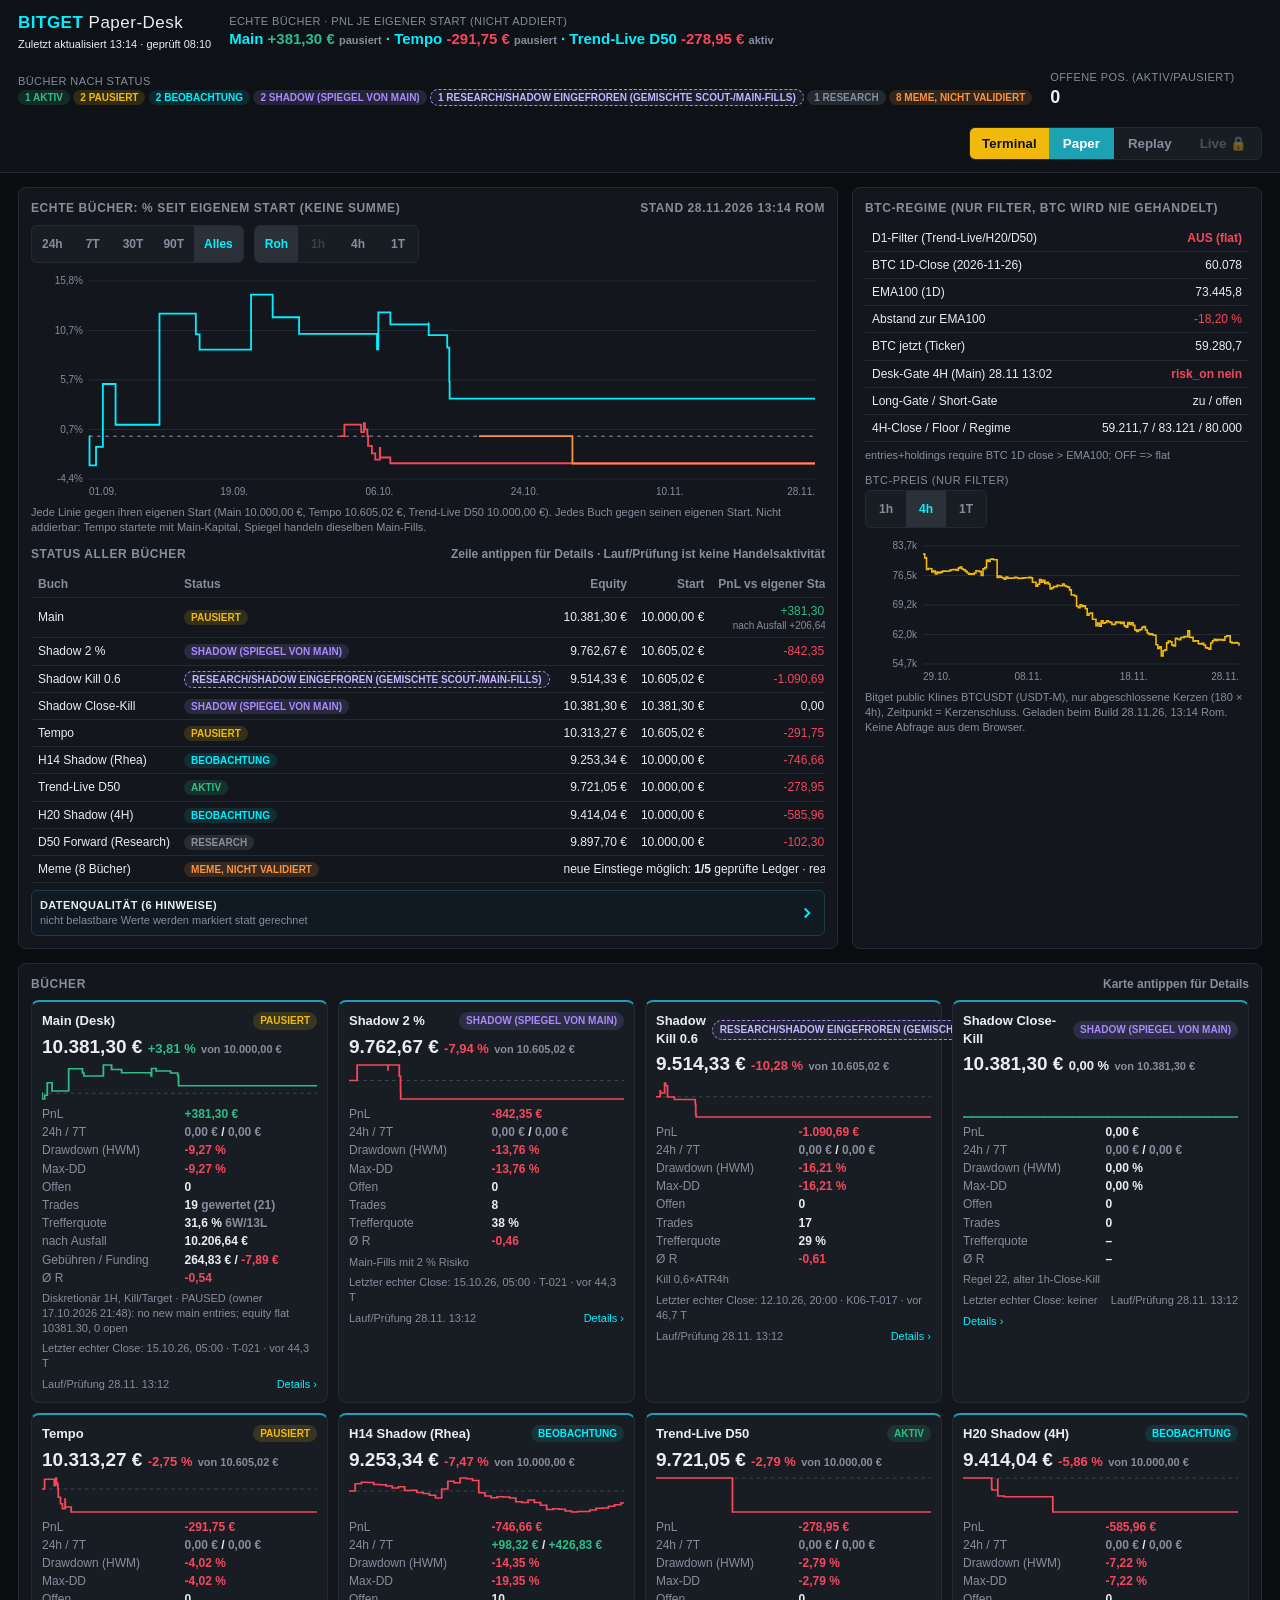
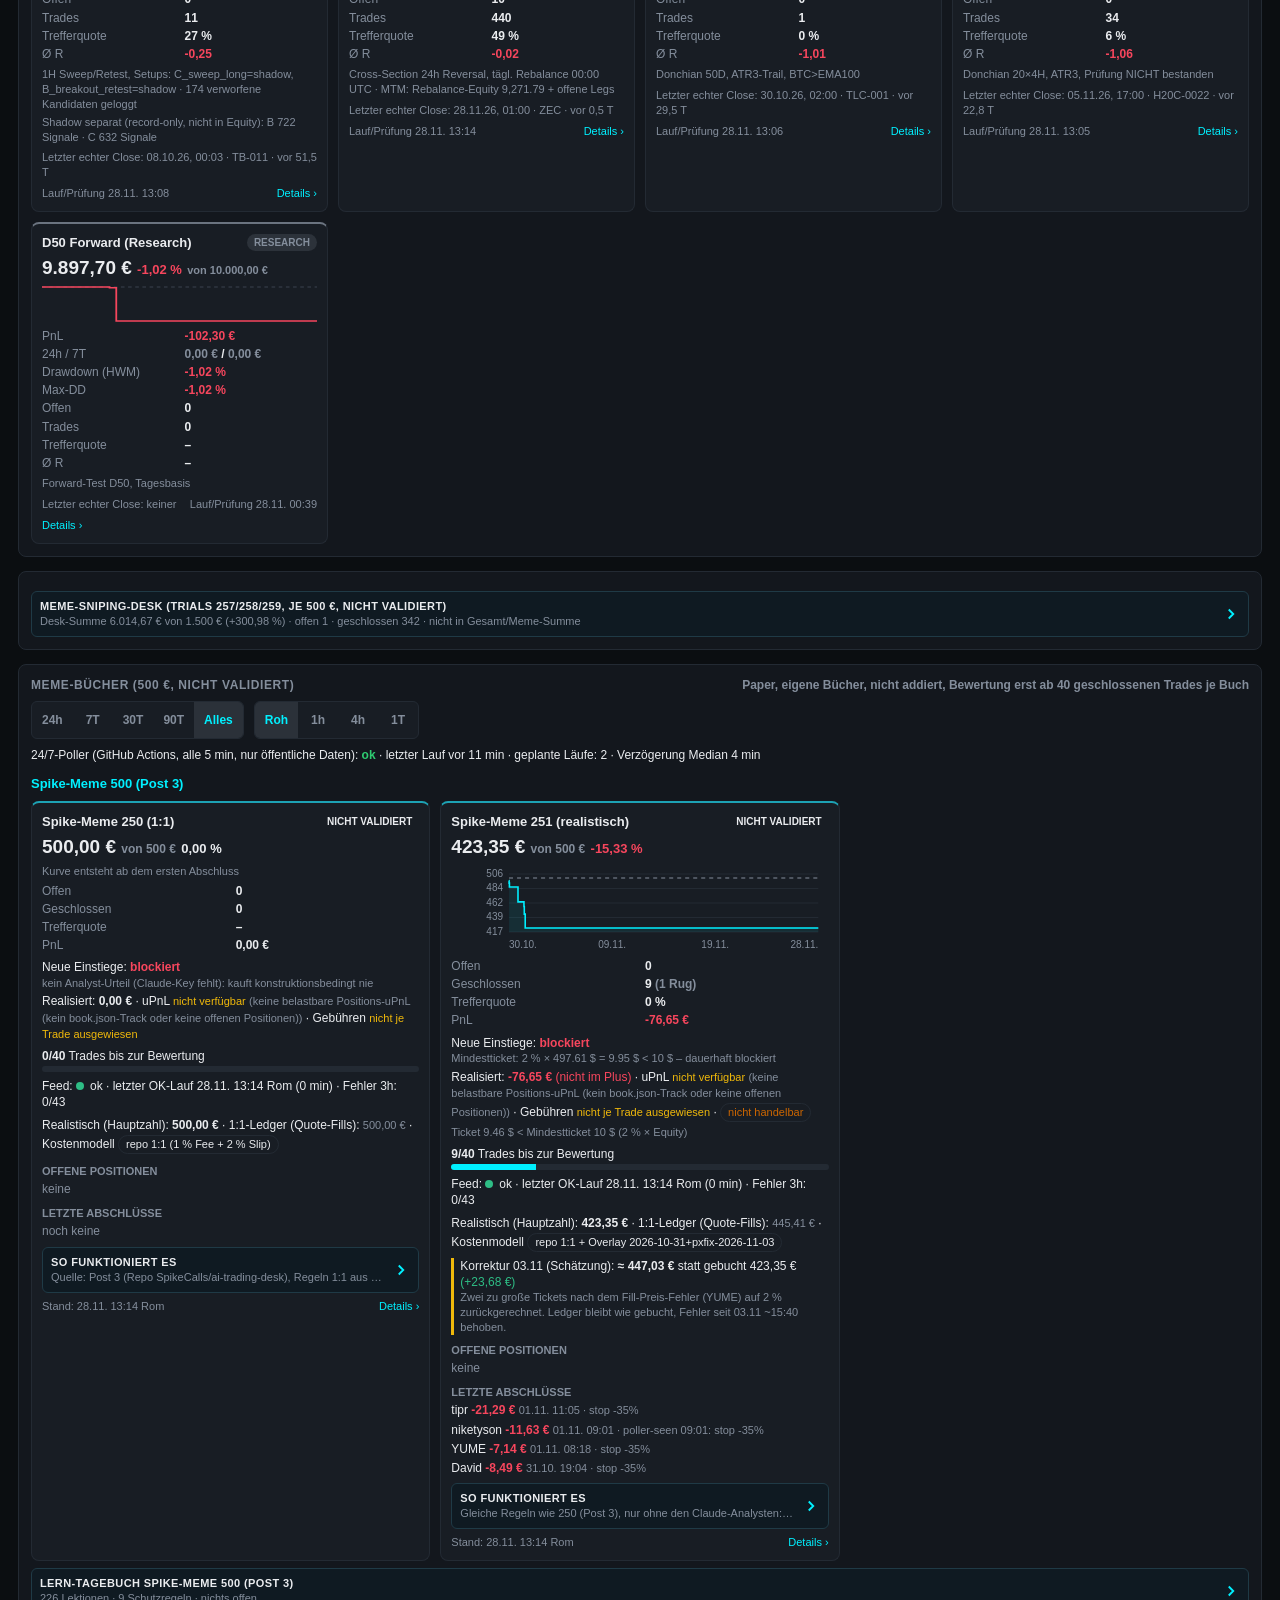
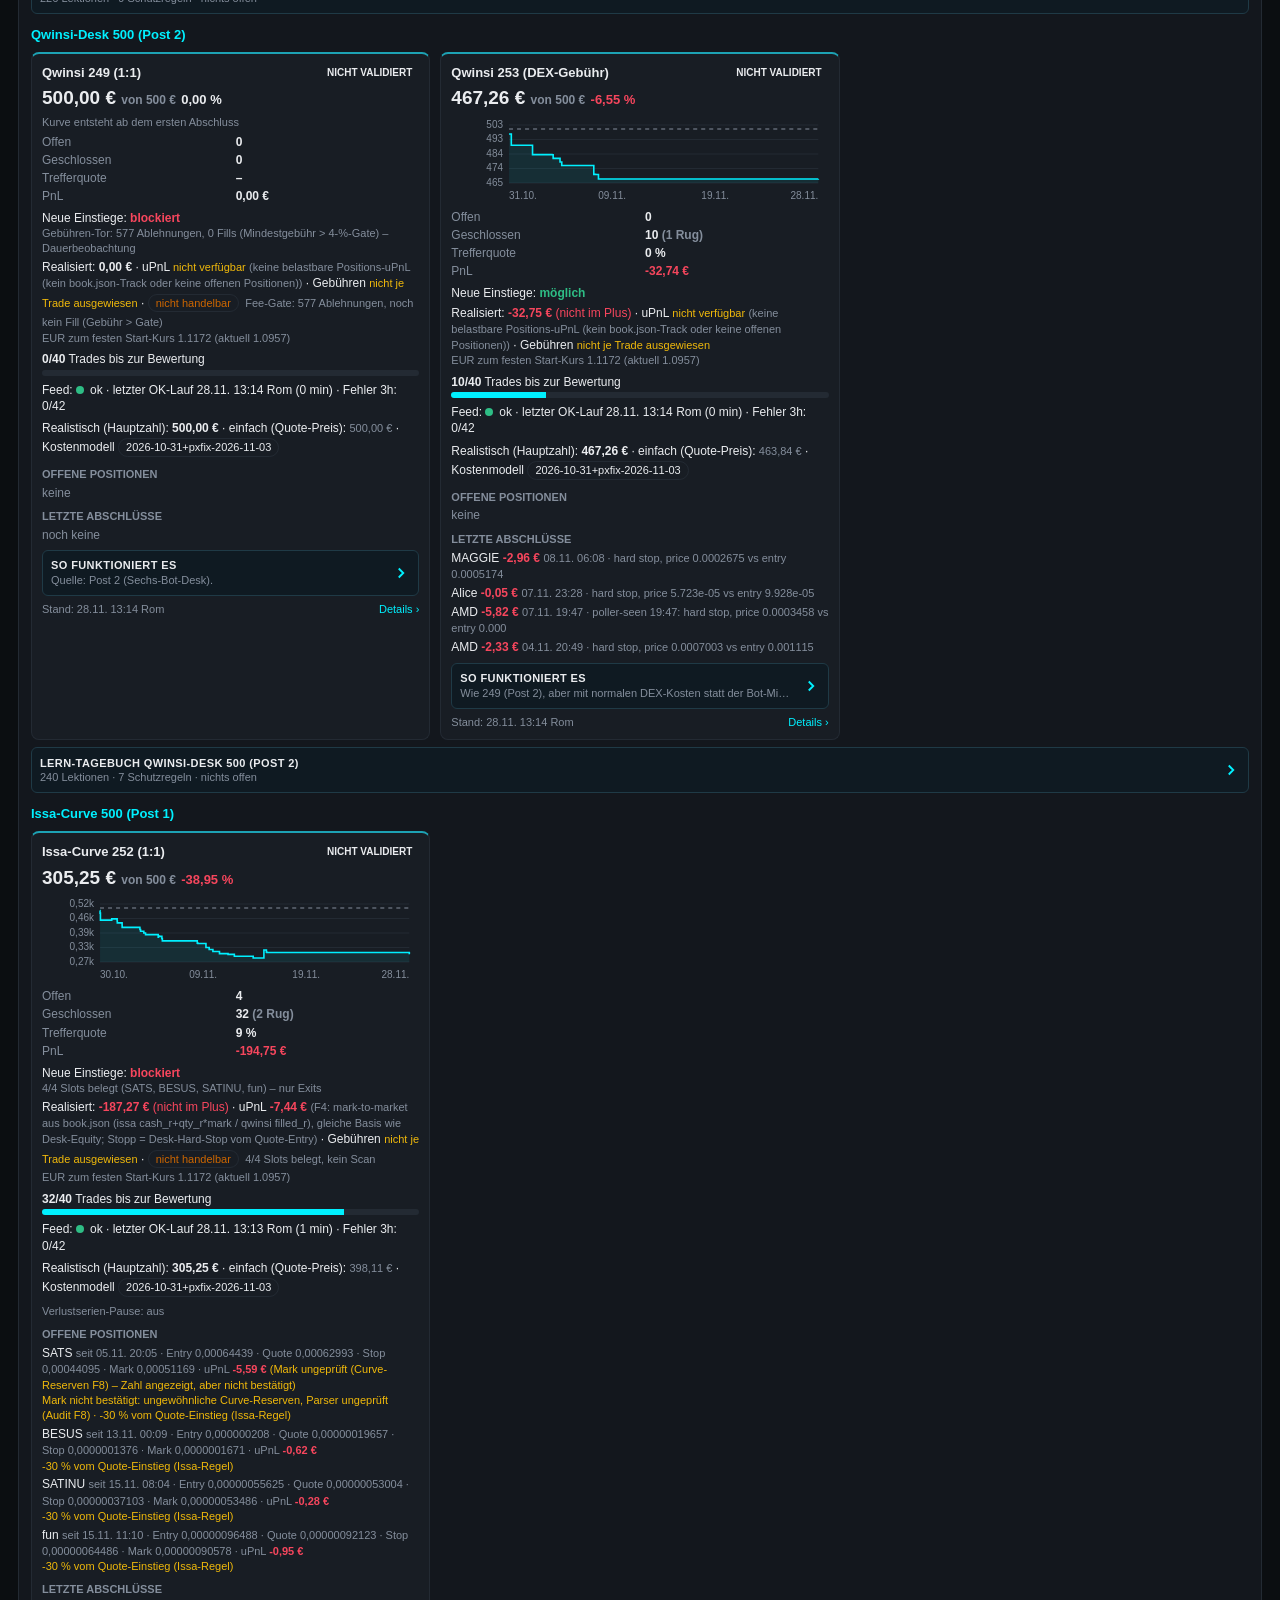
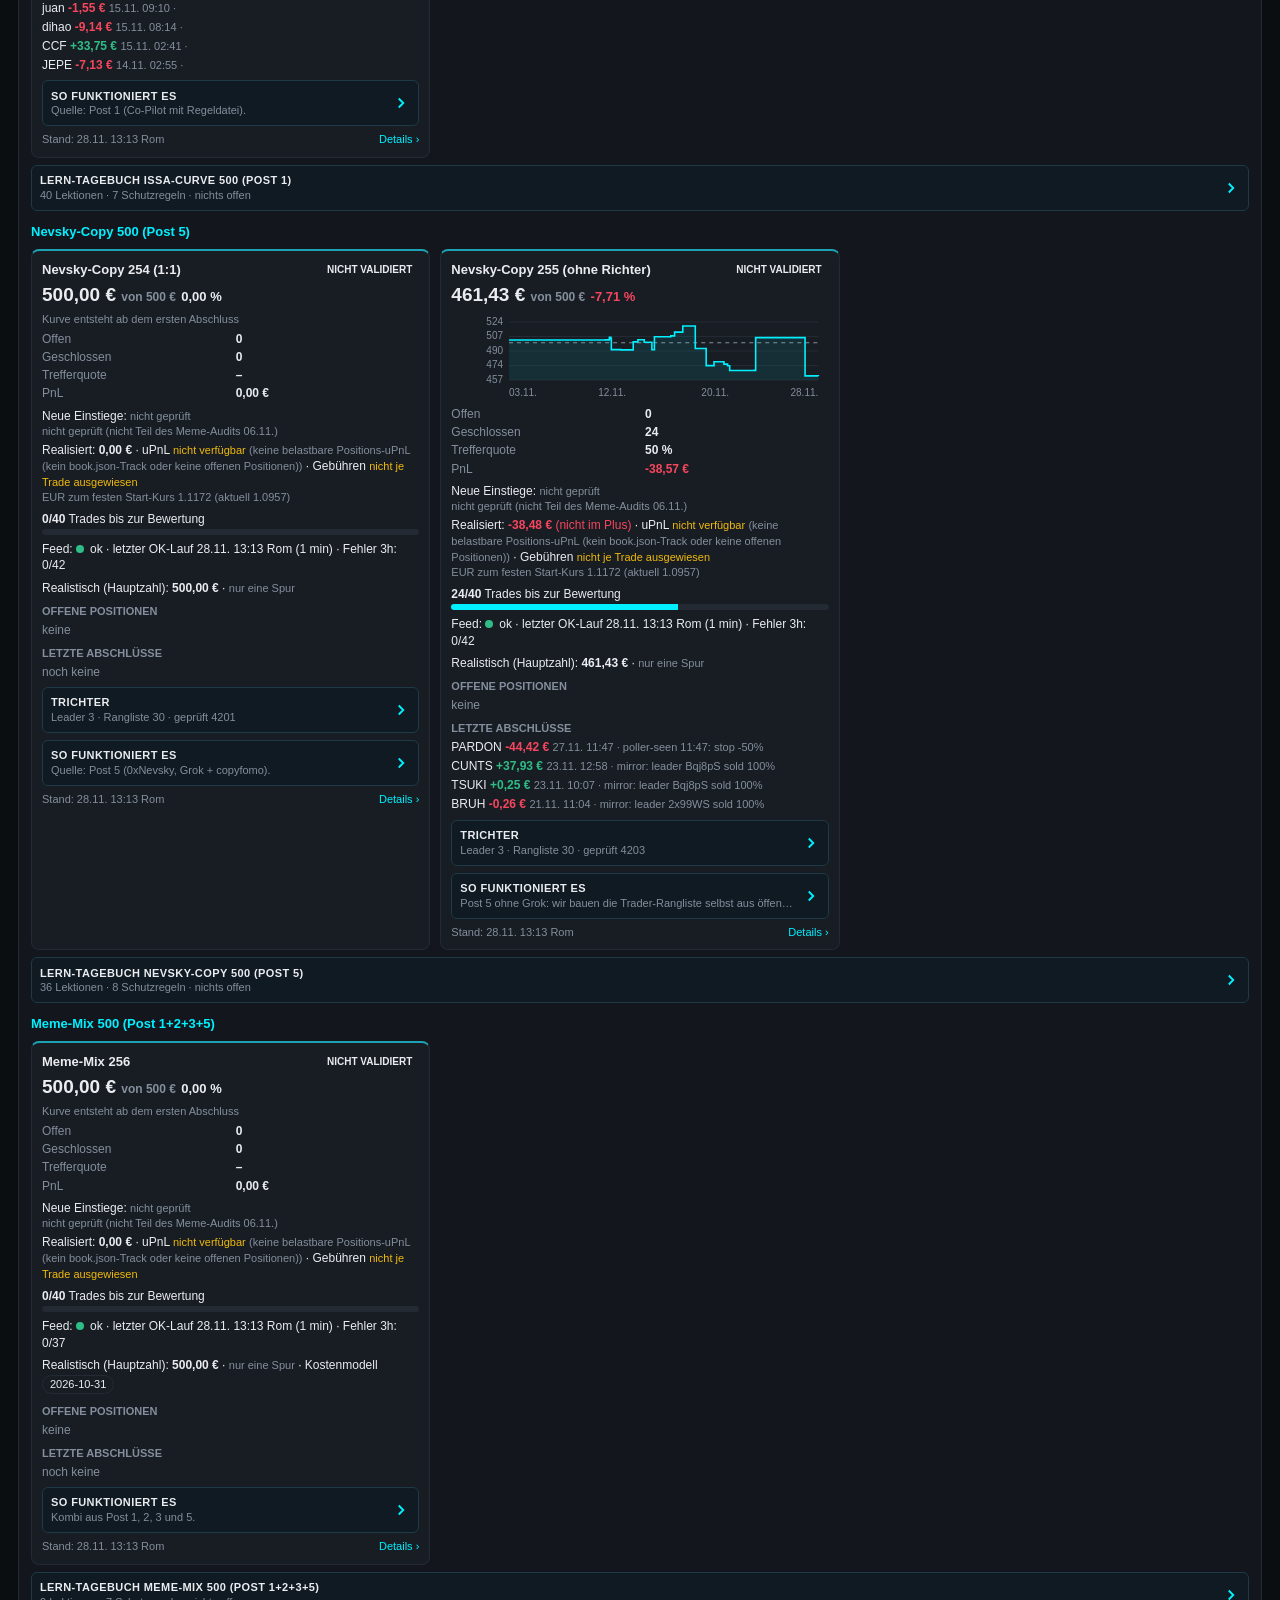
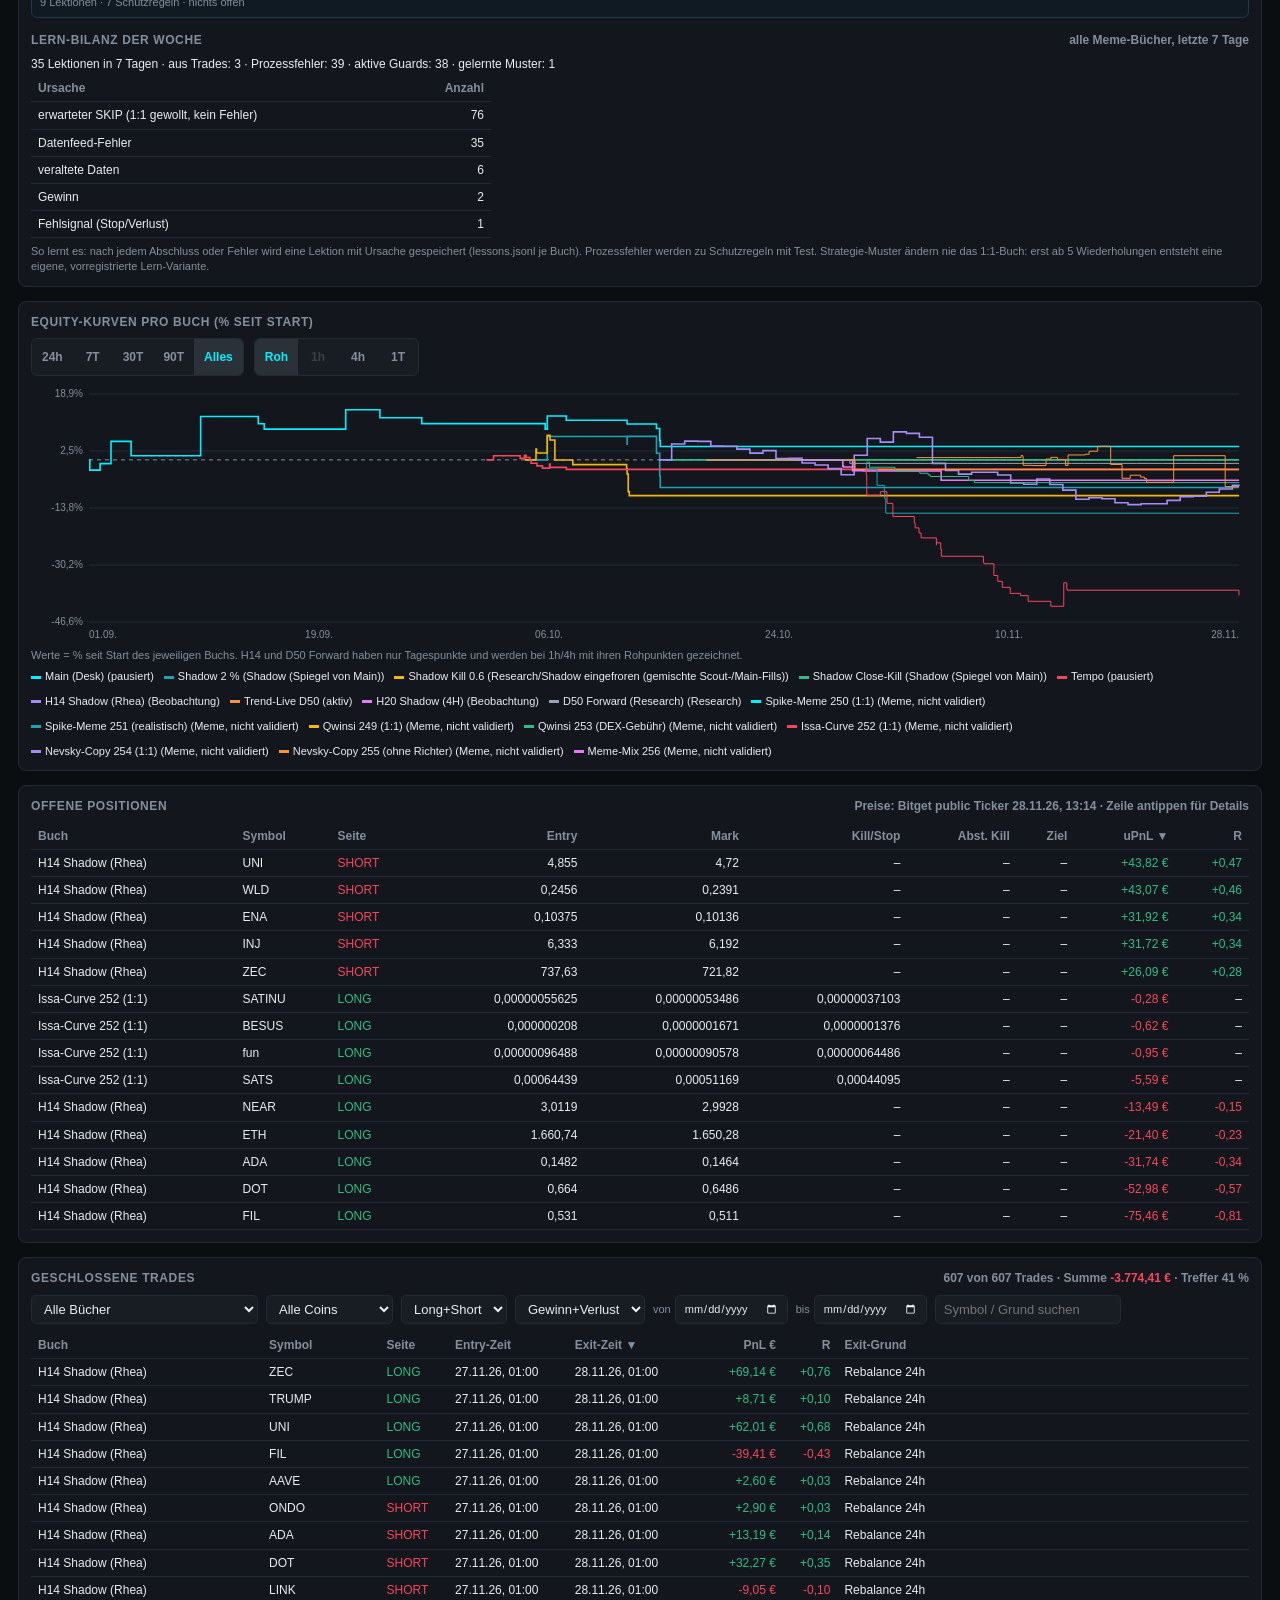
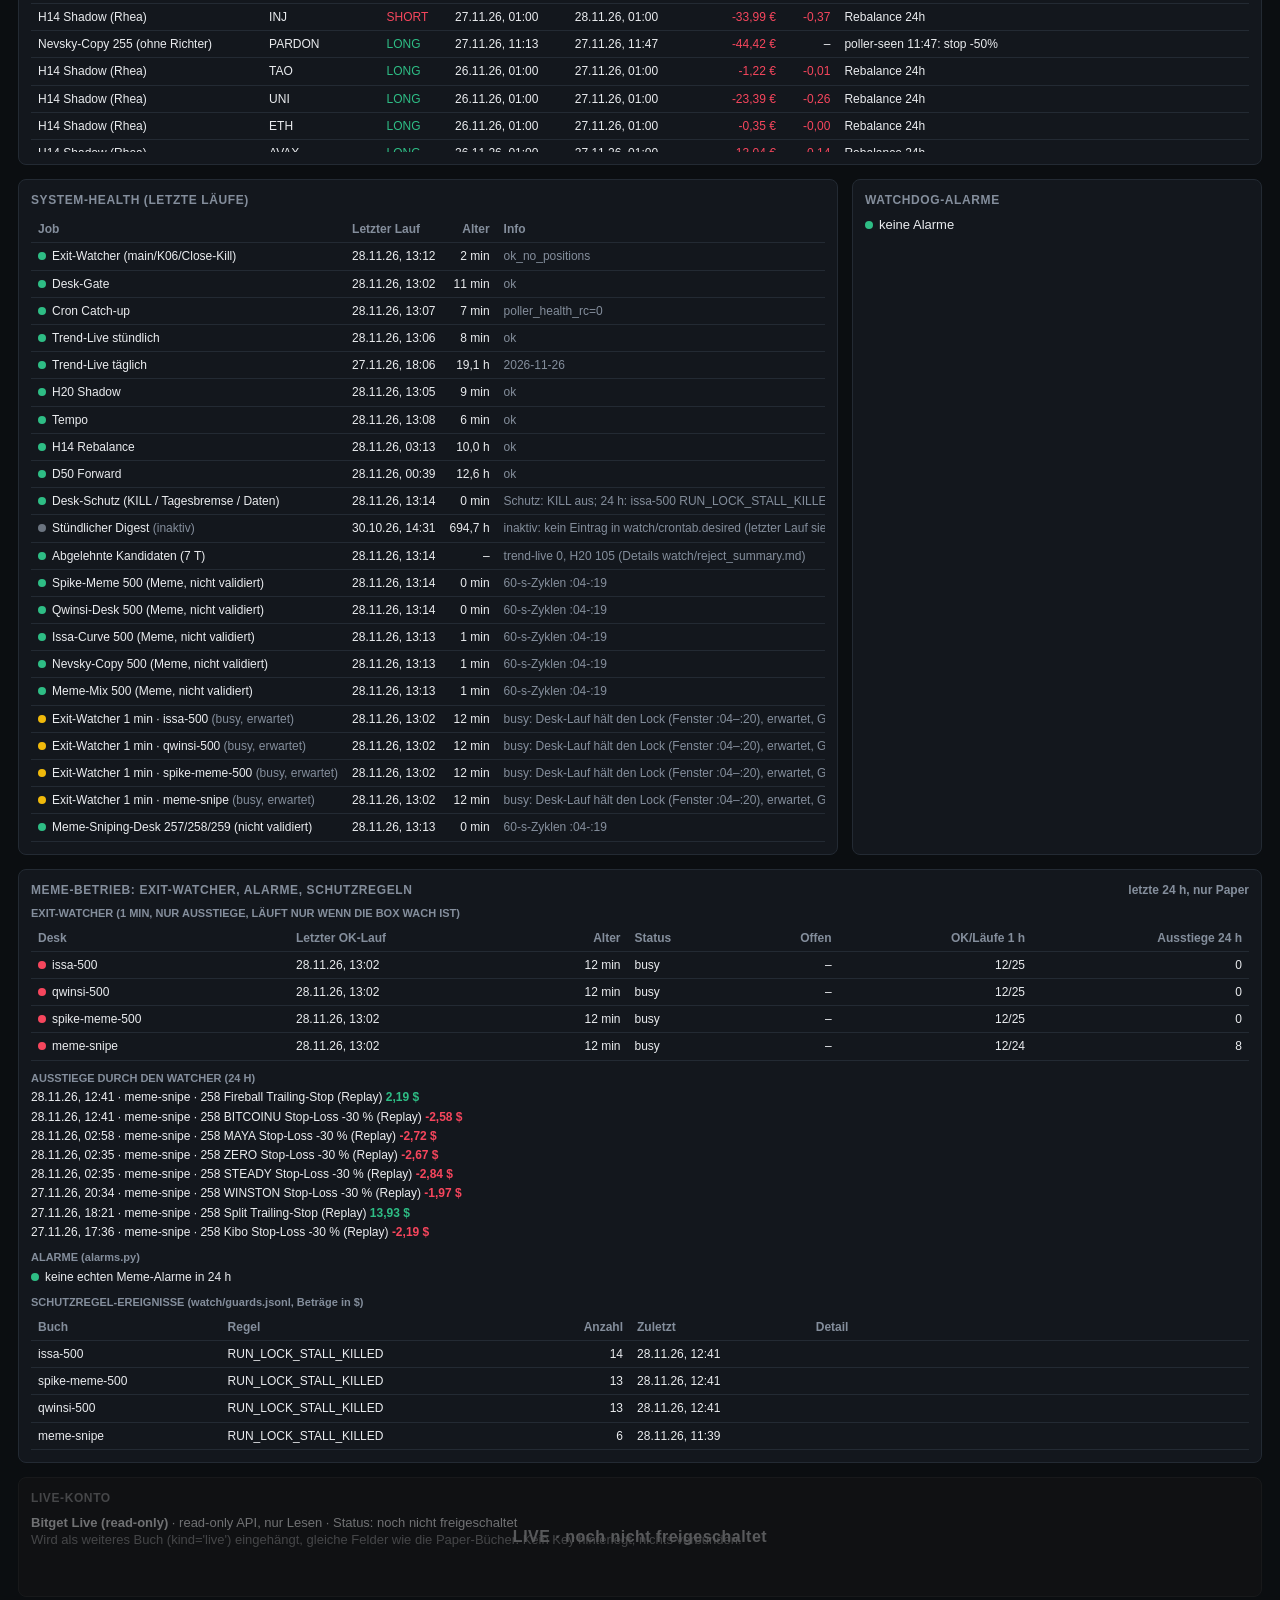
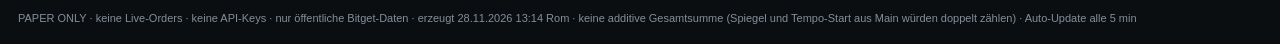
==== commit dca540b8: "dashboard 2026-11-28T13:14:06+01:00" ====
--- a/kdx7rm0d02jwymx0ndu94w3n/index.html
+++ b/kdx7rm0d02jwymx0ndu94w3n/index.html
@@ -103,7 +103,7 @@
 <footer id="foot"></footer>
 <div id="ov"><div class="sheet" id="sheet"></div></div>
 <div id="pop"><div class="pbox" id="pbox"></div></div>
-<script id="data" type="application/json">{"generated": "2026-11-28T12:14:02+01:00", "generated_label": "28.11.2026 12:14 Rom", "generated_hm": "12:14", "px_src": "live", "px_at": "2026-11-28T12:14:02+01:00", "total": {"equity": 78745.06, "start": 82196.36, "pnl": -3451.3, "ret": -0.04198847734863198, "pnl24": 137.31, "pnl24_src": "Snapshot", "pnl7d": 418.74, "pnl7d_src": "Snapshot", "n_open": 10, "n_books": 8, "start_expected": 82196.36, "start_ok": true, "maxdd": -0.07770689909757844, "upnl": -14.69, "n_closed": 532, "legacy_non_additive": true, "legacy_note": "Nicht angezeigt (Audit 06.11.): Summe aus Main + 2 Main-Spiegeln (Shadow 2 %, Close-Kill; gleiche Fills, Close-Kill zählt Main-Kapital doppelt) + K06 (eingefroren, gemischte Scout-/Main-Fills, Start aus Main-Kapital) + Tempo (Start aus Main-Kapital) + Beobachtungsbüchern. Keine echte Performance."}, "books": [{"id": "main", "name": "Main (Desk)", "kind": "paper", "status": "pausiert", "start": 10000.0, "equity": 10381.3, "pnl": 381.3, "ret": 0.03813, "hwm": 11441.91, "dd": -0.09269518812855548, "maxdd": -0.09269518812855548, "open": [], "closed": [{"book": "main", "sym": "ADA", "side": "LONG", "opened": "2026-09-01T09:31:00+02:00", "closed": "2026-09-01T11:00:00+02:00", "pnl": -296.18, "R": null, "reason": "1h close kill 0.1980", "id": "T-001", "entry": 0.2012, "exit": 0.1967, "qty": 62500.0, "fees": 14.93}, {"book": "main", "sym": "DOT", "side": "LONG", "opened": "2026-09-01T09:36:00+02:00", "closed": "2026-09-02T06:00:00+02:00", "pnl": 187.45, "R": null, "reason": "win", "id": "T-002", "entry": 0.87, "exit": 0.887, "qty": 11756.0, "target": 0.88, "fees": 12.4}, {"book": "main", "sym": "ADA", "side": "LONG", "opened": "2026-09-02T14:58:00+02:00", "closed": "2026-09-03T02:00:00+02:00", "pnl": 639.55, "R": null, "reason": "1h close target 0.2000 at 0.2010", "id": "T-003", "entry": 0.194, "exit": 0.201, "qty": 94565.0, "fees": 22.41}, {"book": "main", "sym": "AVAX", "side": "LONG", "opened": "2026-09-04T08:28:00+02:00", "closed": "2026-09-04T15:00:00+02:00", "pnl": -414.35, "R": null, "reason": "1h close kill 7.40 at 7.354 (15:00 Rome bar)", "id": "T-004", "entry": 7.447, "exit": 7.354, "qty": 4067.0, "fees": 36.12}, {"book": "main", "sym": "BNB", "side": "SHORT", "opened": "2026-09-08T10:16:00+02:00", "closed": "2026-09-09T23:00:00+02:00", "pnl": 1129.73, "R": null, "reason": "win", "id": "T-005", "entry": 756.15, "exit": 724.69, "qty": 36.954, "fees": 32.84}, {"book": "main", "sym": "ADA", "side": "SHORT", "opened": "2026-09-14T08:13:00+02:00", "closed": "2026-09-14T09:00:00+02:00", "pnl": -211.03, "R": null, "reason": "loss", "id": "T-006", "entry": 0.2087, "exit": 0.2104, "qty": 108140.0, "fees": 27.19}, {"book": "main", "sym": "DOGE", "side": "SHORT", "opened": "2026-09-14T12:09:00+02:00", "closed": "2026-09-14T20:00:00+02:00", "pnl": -153.8, "R": null, "reason": "loss", "id": "T-007", "entry": 0.08437, "exit": 0.08495, "qty": 225659.574, "fees": 22.92, "funding": -0.61}, {"book": "main", "sym": "LINK", "side": "LONG", "opened": "2026-09-20T12:13:45+02:00", "closed": "2026-09-21T02:00:00+02:00", "pnl": 557.93, "R": null, "reason": "TARGET", "id": "T-008", "entry": 11.945, "exit": 12.72, "qty": 733.92, "kill": 11.8026, "target": 12.6704, "gross": 568.79}, {"book": "main", "sym": "SUI", "side": "LONG", "opened": "2026-09-22T16:54:34+02:00", "closed": "2026-09-23T17:00:00+02:00", "pnl": -232.51, "R": null, "reason": "KILL", "id": "T-009", "entry": 0.9963, "exit": 0.9546, "qty": 5409.9, "lev": 3, "fees": 6.33, "funding": -0.59, "gross": -225.59}, {"book": "main", "sym": "INJ", "side": "LONG", "opened": "2026-09-26T16:10:05+02:00", "closed": "2026-09-26T22:00:00+02:00", "pnl": -169.67, "R": null, "reason": "KILL", "id": "T-010", "entry": 7.755, "exit": 7.565, "qty": 848.4, "lev": 3, "fees": 7.8, "funding": -0.67, "gross": -161.2}, {"book": "main", "sym": "BNB", "side": "LONG", "opened": "2026-10-05T12:10:41+02:00", "closed": "2026-10-06T09:09:43+02:00", "pnl": -144.98, "R": -1.31, "reason": "KILL", "id": "T-011", "entry": 788.25, "exit": 778.22, "qty": 13.03, "kill": 779.78, "target": 809.82, "lev": 4, "fees": 12.24, "funding": -2.05, "gross": -130.69}, {"book": "main", "sym": "INJ", "side": "LONG", "opened": "2026-10-04T22:08:29+02:00", "closed": "2026-10-06T13:00:00+02:00", "pnl": 187.46, "R": 1.7, "reason": "TARGET", "id": "T-012", "entry": 7.395, "exit": 7.756, "qty": 538.5, "kill": 7.19, "target": 7.748, "lev": 2, "fees": 4.9, "funding": -2.04, "gross": 194.4}, {"book": "main", "sym": "ZEC", "side": "LONG", "opened": "2026-10-05T17:11:23+02:00", "closed": "2026-10-06T13:00:00+02:00", "pnl": 182.45, "R": 1.65, "reason": "TARGET", "id": "T-013", "entry": 1308.26, "exit": 1372.91, "qty": 2.915, "kill": 1270.42, "target": 1368.8, "lev": 2, "fees": 4.69, "funding": -1.31, "gross": 188.45}, {"book": "main", "sym": "SOL", "side": "LONG", "opened": "2026-10-05T17:11:23+02:00", "closed": "2026-10-08T00:03:59+02:00", "pnl": -126.52, "R": -1.15, "reason": "KILL", "id": "T-014", "entry": 119.616, "exit": 117.977, "qty": 70.7, "kill": 118.058, "target": 122.019, "lev": 4, "fees": 10.07, "funding": -0.57, "gross": -115.88}, {"book": "main", "sym": "SOL", "side": "LONG", "opened": "2026-10-12T15:31:08+02:00", "closed": "2026-10-12T16:00:00+02:00", "pnl": 16.11, "R": 0.14, "reason": "CRO_VETO_C", "id": "T-015", "entry": 110.015, "exit": 110.379, "qty": 69.5, "kill": 108.413, "target": 113.377, "lev": 3, "fees": 9.19, "funding": 0.0, "gross": 25.3}, {"book": "main", "sym": "PEPE", "side": "LONG", "opened": "2026-10-12T15:31:08+02:00", "closed": "2026-10-12T16:00:00+02:00", "pnl": 4.25, "R": 0.04, "reason": "CRO_VETO_C", "id": "T-016", "entry": 4.166e-06, "exit": 4.1745e-06, "qty": 1215228000.0, "kill": 4.0744e-06, "target": 4.3303e-06, "lev": 2, "fees": 6.08, "funding": 0.0, "gross": 10.33}, {"book": "main", "sym": "WLD", "side": "LONG", "opened": "2026-10-12T09:09:16+02:00", "closed": "2026-10-12T16:00:00+02:00", "pnl": -130.63, "R": -1.17, "reason": "KILL", "id": "T-017", "entry": 0.5481, "exit": 0.5244, "qty": 5354.0, "kill": 0.5273, "target": 0.5824, "lev": 2, "fees": 3.44, "funding": -0.3, "gross": -126.89}, {"book": "main", "sym": "UNI", "side": "LONG", "opened": "2026-10-14T08:09:03+02:00", "closed": "2026-10-14T22:00:00+02:00", "pnl": -117.35, "R": -1.06, "reason": "KILL", "id": "T-018", "entry": 7.323, "exit": 7.085, "qty": 473.0, "kill": 7.09, "target": 7.633, "lev": 2, "fees": 4.09, "funding": -0.69, "gross": -112.57}, {"book": "main", "sym": "DOT", "side": "LONG", "opened": "2026-10-14T01:09:51+02:00", "closed": "2026-10-15T04:00:00+02:00", "pnl": -145.3, "R": -1.32, "reason": "KILL", "id": "T-019", "entry": 1.158, "exit": 1.107, "qty": 2756.0, "kill": 1.118, "target": 1.22, "lev": 2, "fees": 3.74, "funding": -1.0, "gross": -140.56}, {"book": "main", "sym": "TRUMP", "side": "LONG", "opened": "2026-10-14T16:09:45+02:00", "closed": "2026-10-15T04:00:00+02:00", "pnl": -206.23, "R": -1.87, "reason": "KILL", "id": "T-020", "entry": 1.868, "exit": 1.79, "qty": 2562.7, "kill": 1.825, "target": 1.933, "lev": 3, "fees": 5.62, "funding": -0.72, "gross": -199.89}, {"book": "main", "sym": "HYPE", "side": "LONG", "opened": "2026-10-14T15:06:18+02:00", "closed": "2026-10-15T05:00:00+02:00", "pnl": -177.69, "R": -1.61, "reason": "KILL", "id": "T-021", "entry": 80.729, "exit": 78.398, "qty": 73.0, "kill": 79.219, "target": 82.643, "lev": 4, "fees": 6.97, "funding": -0.56, "gross": -170.16}], "curve": [["2026-09-01T09:31:00+02:00", 10000.0], ["2026-09-01T11:00:00+02:00", 9703.82], ["2026-09-02T06:00:00+02:00", 9891.27], ["2026-09-03T02:00:00+02:00", 10530.82], ["2026-09-04T15:00:00+02:00", 10116.47], ["2026-09-09T23:00:00+02:00", 11246.2], ["2026-09-14T09:00:00+02:00", 11035.17], ["2026-09-14T20:00:00+02:00", 10881.37], ["2026-09-21T02:00:00+02:00", 11439.3], ["2026-09-23T17:00:00+02:00", 11209.4], ["2026-09-26T22:00:00+02:00", 11039.73], ["2026-10-06T09:09:43+02:00", 10882.74], ["2026-10-06T13:00:00+02:00", 11073.63], ["2026-10-06T13:00:00+02:00", 11259.68], ["2026-10-08T00:03:59+02:00", 11138.14], ["2026-10-12T16:00:00+02:00", 11152.19], ["2026-10-12T16:00:00+02:00", 11156.44], ["2026-10-12T16:00:00+02:00", 11027.87], ["2026-10-14T22:00:00+02:00", 10900.45], ["2026-10-15T04:00:00+02:00", 10757.64], ["2026-10-15T04:00:00+02:00", 10555.0], ["2026-10-15T05:00:00+02:00", 10381.3], ["2026-11-28T12:14:02+01:00", 10381.3]], "upnl": 0, "residual": 2.61, "fees": 253.97, "n_fees": 20, "funding": -11.11, "fees_book": 264.83, "funding_book": -7.89, "conv": "Funding laut Ledger: + = erhalten", "stats": {"n": 21, "npnl": 21, "wins": 8, "losses": 13, "hit": 0.38095238095238093, "avgR": -0.5418181818181819, "nR": 11, "realized": 378.69, "best": 1129.73, "worst": -414.35}, "note": "PAUSED (owner 17.10.2026 21:48): no new main entries; equity flat 10381.30, 0 open", "strategy": "Diskretionär 1H, Kill/Target", "rules": "Diskretionär 1H, Kill/Target, 1 % Risiko pro Trade, Regel 19 bis 22. Pausiert seit 17.10. 21:48 (Owner), keine neuen Einträge.", "in_total": true, "health": {}, "data_at": "2026-11-28T12:12:01+01:00", "data_src": "Exit-Watcher prüft das Buch (letzter ok-Lauf)", "data_age_h": 0.03, "max_age_h": 2.0, "stale": false, "rules_list": ["Regel 9 (Omar, F-009/F-010 Outage Catch-up 2026-09-10): nach Outage/resource_exhausted zuerst Kill/Target gegen verpasste confirmed Closes ticken — nicht Tage schlafen. First missed Kill or Target close wins. Stacks with Regel 2. BTC nie Fill.", "Overwatch 10: SHORT Kill must leave air ≥0.6×ATR and sit clearly above Band-High. F-012 ADA Kill-Exit 2026-09-14 @ 0.2104 booked (pending bar-confirm if disputed). Rules 1-9 unchanged. BTC never a fill.", "Regel 13 (Omar 2026-09-20): LONG Target-tot-Check last24 — Target darf nicht schon durch last24 Closes getötet sein (wie SOL REJECT). F-015 LINK gebucht ok. BTC nie Fill.", "Regel 17 (Omar 2026-09-26 nach T-010, gilt ab naechstem Fill): qty = 1% Equity / (|Entry−Kill| + 0,5× public Bitget 1h-ATR Wilder/RMA14). Grund: Close-Kill-Overshoot (F-019 ~1,5R). Kill-Level selbst unveraendert.", "Regel 18 Live-Spiegel (Matthäus-Entscheid 28.09., via Ari): ab nächstem Fill (a) Entry = Fill-CC Last + 0,05 % Slippage gegen uns + Taker; (b) Exit = Close der Kill/Target-Kerze + 0,05 % Slippage nur wenn Watch ≤15 min nach Close meldet, sonst Last zum Meldezeitpunkt + Slippage, nie nachträglich zum historischen Close; (c) Qty auf Bitget-Lotgröße/Tick aus public Contract-Specs runden, Mindestorder prüfen; (d) Leverage + Liq-Preis mitbuchen, Liq jenseits Kill ± 2×ATR, sonst kein Fill; (e) Funding nur public Rate; (f) reinvest_shadow führen; (g) live_mirror_pnl führen.", "Regel 19 (Matthäus 30.09., via Ari, replaces Regel 17 from next fill): (a) Kill >= 1x ATR4h from entry, only via python3 /workspace/ops/atr4h.py SYMBOL ENTRY long|short (min_kill_regel19); (b) gate R:R >= 1.5 at kill to live structural target; (c) size = 1% equity / |Entry-Kill| (Regel 17 formula dropped; Regel 17 returns if two Regel-19 losses each cost > 1.3R); (d) leverage max 5, liq check 18(d) + contract specs mandatory; (e) target booked as own field at fill. Review after 10 Regel-19 trades.", "Regel 20 Frequenz (Matthäus 03.10.2026 ~15:50 Rome, direkt; extends Regel 19 which stays): (a) universe = 25 zone_scout alts, BTC never a fill; (b) LONG candidate = S-band + IN-ZONE + Weak-S last24 <= 2 (was 0); (c) max 4 open positions, max 1 per symbol, desk_gate wakes when open < 4 excluding open symbols (replaces 'Max 1 open position' for slot count); (d) BTC gates unchanged (closed 4h > 80000 and > floor 83121). Goal >=3 trades/24h. Review after 20 Regel-20 trades; fallback Weak-S 0 / 2 slots if drawdown > 6R.", "Regel 21 (Owner 13.10.2026 13:59 Rome, Matthäus direkt; extends Regel 19/20, PAPER only, never live, BTC never a fill): (a) main-book R:R gate >= 1.2 under Target-Def A AND GATE_B (was 1.5); (b) max 6 open main positions, max 1 per symbol (was 4); Ria 11.10 cap of 2 lifted; (c) SHORTs allowed when the BTC long gate is closed (4h close <= 80000 regime or <= floor): candidate = R-band + IN-ZONE + Weak-R last24 <= 2 (zone_scout short_candidates), entry = ticker last - 0.05% in band, kill = max(band_hi + 0.1x ATR1h, entry + 1x ATR4h via atr4h.py short), target = first untested support below (mirrored A/B logic), R:R >= 1.2 under A and B; longs only when the long gate is open. Unchanged: kill >= 1x ATR4h, size 1%/|entry-kill|, lev <= 5, Regel 18 costs + liq check (short: liq above kill + 2x ATR1h), approve_stop.json active => no new entries, brake (b). Heat caps dd_ladder soft 6% / hard 7% (was 4/5). Shadow books unchanged (shorts not mirrored into shadow_2pct/K06). Past trades/equity untouched."], "howto": "Diskretionärer 1H-Desk mit festem Kill und Ziel, 1 % Risiko je Trade. Seit 17.10. pausiert, keine neuen Einträge.", "cls": "PAUSIERT", "cls_label": "pausiert", "last_close_at": "2026-10-15T05:00:00+02:00", "last_close_id": "T-021", "last_close_age_d": 44.3, "last_fill_at": "2026-10-15T05:00:00+02:00", "last_fill_age_d": 44.3, "data_kind": "letzter Lauf / Prüfung (keine Handelsaktivität)", "stats_official": {"n": 19, "wins": 6, "losses": 13, "hit": 0.3157894736842105, "avgR": -0.6822222222222223, "nR": 9, "n_all": 21, "excluded": ["T-015", "T-016"], "basis": "exclude_from_stats (T-015/T-016 CRO-Veto) nicht gewertet; zaehlen in Equity", "review_as_of": "2026-10-18T18:35:00+02:00", "matches_review": true}, "confirmed": {"equity": 10381.3, "equity_after_outage": 10206.64, "outage_cost": -174.66, "fees": 264.83, "funding_recv": -7.89, "ledger_as_of": "2026-10-15T06:05:22+02:00", "review_as_of": "2026-10-18T18:35:00+02:00", "equity_matches": true, "src": "ops/bitget-paper-ledger.json: equity, fees_paid, funding_paid (+ = erhalten), desk_week_review"}, "funding_book_recv": -7.89, "funding_conv": "+ = erhalten (vereinheitlicht)", "pnl24": 0.0, "pnl24_src": "Snapshot 27.11. 11:14", "pnl7d": 0.0, "pnl7d_src": "Snapshot 21.11. 11:14", "res": "trades"}, {"id": "shadow_2pct", "name": "Shadow 2 %", "kind": "paper", "status": "Beobachtung", "start": 10605.02, "equity": 9762.67, "pnl": -842.35, "ret": -0.07942936458394234, "hwm": 11320.2, "dd": -0.13758855850603346, "maxdd": -0.13758855850603346, "open": [], "closed": [{"book": "shadow_2pct", "sym": "INJ", "side": "LONG", "opened": "2026-10-04T22:08:29+02:00", "closed": "2026-10-06T13:00:00+02:00", "pnl": 360.15, "R": 1.7, "reason": "TARGET", "id": "T-012", "entry": 7.395, "exit": 7.756, "qty": 1034.6, "kill": 7.19, "target": 7.748, "lev": 3, "fees": 9.4, "funding": -3.94, "gross": 373.49}, {"book": "shadow_2pct", "sym": "ZEC", "side": "LONG", "opened": "2026-10-05T17:11:23+02:00", "closed": "2026-10-06T13:00:00+02:00", "pnl": 350.58, "R": 1.65, "reason": "TARGET", "id": "T-013", "entry": 1308.26, "exit": 1372.91, "qty": 5.601, "kill": 1270.42, "target": 1368.8, "lev": 3, "fees": 9.01, "funding": -2.51, "gross": 362.1}, {"book": "shadow_2pct", "sym": "WLD", "side": "LONG", "opened": "2026-10-12T09:09:16+02:00", "closed": "2026-10-12T16:00:00+02:00", "pnl": -265.46, "R": -1.17, "reason": "KILL", "id": "T-017", "entry": 0.5481, "exit": 0.5244, "qty": 10880.0, "kill": 0.5273, "target": 0.5824, "lev": 3, "fees": 7.0, "funding": -0.6, "gross": -257.86}, {"book": "shadow_2pct", "sym": "PEPE", "side": "LONG", "opened": "2026-10-12T15:31:08+02:00", "closed": "2026-10-12T16:00:00+02:00", "pnl": 8.63, "R": 0.04, "reason": "CRO_VETO_C", "id": "T-016", "entry": 4.166e-06, "exit": 4.1745e-06, "qty": 2469775000.0, "kill": 4.0744e-06, "target": 4.3303e-06, "lev": 4, "fees": 12.36, "funding": 0.0, "gross": 20.99}, {"book": "shadow_2pct", "sym": "DOT", "side": "LONG", "opened": "2026-10-14T01:09:51+02:00", "closed": "2026-10-15T04:00:00+02:00", "pnl": -291.49, "R": -1.32, "reason": "KILL", "id": "T-019", "entry": 1.158, "exit": 1.107, "qty": 5529.0, "kill": 1.118, "target": 1.22, "lev": 3, "fees": 7.51, "funding": -2.0, "gross": -281.98}, {"book": "shadow_2pct", "sym": "UNI", "side": "LONG", "opened": "2026-10-14T08:09:03+02:00", "closed": "2026-10-14T22:00:00+02:00", "pnl": -235.2, "R": -1.06, "reason": "KILL", "id": "T-018", "entry": 7.323, "exit": 7.085, "qty": 948.0, "kill": 7.09, "target": 7.633, "lev": 3, "fees": 8.2, "funding": -1.38, "gross": -225.62}, {"book": "shadow_2pct", "sym": "HYPE", "side": "LONG", "opened": "2026-10-14T15:06:18+02:00", "closed": "2026-10-15T05:00:00+02:00", "pnl": -356.24, "R": -1.61, "reason": "KILL", "id": "T-021", "entry": 80.729, "exit": 78.398, "qty": 146.35, "kill": 79.219, "target": 82.643, "lev": 5, "fees": 13.97, "funding": -1.13, "gross": -341.14}, {"book": "shadow_2pct", "sym": "TRUMP", "side": "LONG", "opened": "2026-10-14T16:09:45+02:00", "closed": "2026-10-15T04:00:00+02:00", "pnl": -413.32, "R": -1.87, "reason": "KILL", "id": "T-020", "entry": 1.868, "exit": 1.79, "qty": 5135.9, "kill": 1.825, "target": 1.933, "lev": 4, "fees": 11.28, "funding": -1.44, "gross": -400.6}], "curve": [["2026-10-04T22:08:29+02:00", 10605.02], ["2026-10-06T13:00:00+02:00", 10958.26], ["2026-10-06T13:00:00+02:00", 11315.75], ["2026-10-12T16:00:00+02:00", 11058.92], ["2026-10-12T16:00:00+02:00", 11320.2], ["2026-10-14T22:00:00+02:00", 10803.51], ["2026-10-15T04:00:00+02:00", 10517.03], ["2026-10-15T04:00:00+02:00", 10110.91], ["2026-10-15T05:00:00+02:00", 9762.67], ["2026-11-28T12:14:02+01:00", 9762.67]], "upnl": 0, "residual": -0.0, "fees": 78.73, "n_fees": 8, "funding": -13.0, "fees_book": null, "funding_book": null, "conv": "", "stats": {"n": 8, "npnl": 8, "wins": 3, "losses": 5, "hit": 0.375, "avgR": -0.45500000000000007, "nR": 8, "realized": -842.35, "best": 360.15, "worst": -413.32}, "note": "", "strategy": "Main-Fills mit 2 % Risiko", "rules": "Spiegelt jeden Main-Fill mit 2 % statt 1 % Risiko. Start 10.605,02 €. Main book stays 1%. Paper only, no API key, BTC never a fill. If T-002 is rebooked (pending Matthäus), main-book start value changes but shadow start stays 10605.02 unless told otherwise. 04.10.: T-002 umgebucht, shadow-", "in_total": true, "health": {}, "data_at": "2026-11-28T12:12:01+01:00", "data_src": "Exit-Watcher prüft das Buch (letzter ok-Lauf)", "data_age_h": 0.03, "max_age_h": 2.0, "stale": false, "howto": "Spiegelt jeden Fill von Main, nur mit 2 % statt 1 % Risiko. Zeigt, was doppeltes Risiko gebracht hätte.", "cls": "SHADOW", "cls_label": "Shadow (Spiegel von Main)", "last_close_at": "2026-10-15T05:00:00+02:00", "last_close_id": "T-021", "last_close_age_d": 44.3, "last_fill_at": "2026-10-15T05:00:00+02:00", "last_fill_age_d": 44.3, "data_kind": "letzter Lauf / Prüfung (keine Handelsaktivität)", "pnl24": 0.0, "pnl24_src": "Snapshot 27.11. 11:14", "pnl7d": 0.0, "pnl7d_src": "Snapshot 21.11. 11:14", "res": "trades"}, {"id": "shadow_kill06", "name": "Shadow Kill 0.6", "kind": "paper", "status": "Beobachtung", "start": 10605.02, "equity": 9514.33, "pnl": -1090.69, "ret": -0.10284657643267059, "hwm": 11354.47, "dd": -0.16206304653585768, "maxdd": -0.16206304653585768, "open": [], "closed": [{"book": "shadow_kill06", "sym": "AAVE", "side": "LONG", "opened": "2026-10-05T02:02:50+02:00", "closed": "2026-10-05T16:16:10+02:00", "pnl": 338.72, "R": 3.2, "reason": "TARGET", "id": "K06-T-001", "entry": 178.31, "exit": 186.4, "qty": 43.0, "kill": 175.85, "target": 182.68, "lev": 3, "fees": 9.41, "funding": 0.26, "gross": 347.87}, {"book": "shadow_kill06", "sym": "WLD", "side": "LONG", "opened": "2026-10-04T23:02:26+02:00", "closed": "2026-10-05T17:11:23+02:00", "pnl": -119.08, "R": -1.12, "reason": "KILL", "id": "K06-T-002", "entry": 0.5766, "exit": 0.5619, "qty": 7682.0, "kill": 0.5628, "target": 0.6024, "lev": 2, "fees": 5.25, "funding": -0.9, "gross": -112.93}, {"book": "shadow_kill06", "sym": "INJ", "side": "LONG", "opened": "2026-10-04T19:55:40+02:00", "closed": "2026-10-06T13:00:00+02:00", "pnl": 243.87, "R": 2.3, "reason": "TARGET", "id": "K06-T-003", "entry": 7.451, "exit": 7.756, "qty": 835.0, "kill": 7.324, "target": 7.748, "lev": 3, "fees": 7.62, "funding": -3.19, "gross": 254.68}, {"book": "shadow_kill06", "sym": "ZEC", "side": "LONG", "opened": "2026-10-05T17:11:23+02:00", "closed": "2026-10-06T13:00:00+02:00", "pnl": 298.51, "R": 2.76, "reason": "TARGET", "id": "K06-T-004", "entry": 1308.26, "exit": 1372.91, "qty": 4.769, "kill": 1285.56, "target": 1368.8, "lev": 3, "fees": 7.67, "funding": -2.14, "gross": 308.32}, {"book": "shadow_kill06", "sym": "TAO", "side": "LONG", "opened": "2026-10-05T06:10:19+02:00", "closed": "2026-10-07T03:00:00+02:00", "pnl": -124.14, "R": -1.17, "reason": "KILL", "id": "K06-T-005", "entry": 301.75, "exit": 296.85, "qty": 22.878, "kill": 297.12, "target": 310.65, "lev": 3, "fees": 8.21, "funding": -3.83, "gross": -112.1}, {"book": "shadow_kill06", "sym": "ONDO", "side": "LONG", "opened": "2026-10-05T17:11:23+02:00", "closed": "2026-10-07T03:00:00+02:00", "pnl": -197.58, "R": -1.83, "reason": "KILL", "id": "K06-T-006", "entry": 0.4913, "exit": 0.4775, "qty": 13529.2, "kill": 0.4833, "target": 0.5105, "lev": 3, "fees": 7.87, "funding": -3.01, "gross": -186.7}, {"book": "shadow_kill06", "sym": "HYPE", "side": "LONG", "opened": "2026-10-06T16:11:41+02:00", "closed": "2026-10-06T18:00:00+02:00", "pnl": -136.56, "R": -1.2, "reason": "KILL", "id": "K06-T-007", "entry": 92.653, "exit": 91.649, "qty": 122.21, "kill": 91.724, "target": 95.3, "lev": 4, "fees": 13.51, "funding": -0.35, "gross": -122.7}, {"book": "shadow_kill06", "sym": "TRUMP", "side": "LONG", "opened": "2026-10-06T16:11:41+02:00", "closed": "2026-10-07T03:00:00+02:00", "pnl": -309.65, "R": -2.73, "reason": "KILL", "id": "K06-T-008", "entry": 2.02, "exit": 1.949, "qty": 4202.7, "kill": 1.993, "target": 2.074, "lev": 3, "fees": 10.0, "funding": -1.26, "gross": -298.39}, {"book": "shadow_kill06", "sym": "PUMP", "side": "LONG", "opened": "2026-10-08T00:03:59+02:00", "closed": "2026-10-08T12:00:00+02:00", "pnl": -138.85, "R": -1.49, "reason": "KILL", "id": "K06-T-009", "entry": 0.006137, "exit": 0.005862, "qty": 490428.0, "kill": 0.005947, "target": 0.00655, "lev": 2, "fees": 3.53, "funding": -0.45, "gross": -134.87}, {"book": "shadow_kill06", "sym": "WLD", "side": "LONG", "opened": "2026-10-12T09:09:16+02:00", "closed": "2026-10-12T15:00:00+02:00", "pnl": -121.37, "R": -1.16, "reason": "KILL", "id": "K06-T-010", "entry": 0.5481, "exit": 0.5343, "qty": 8368.0, "kill": 0.5356, "target": 0.5824, "lev": 2, "fees": 5.43, "funding": -0.46, "gross": -115.48}, {"book": "shadow_kill06", "sym": "SOL", "side": "LONG", "opened": "2026-10-12T15:31:08+02:00", "closed": "2026-10-12T16:00:00+02:00", "pnl": 25.17, "R": 0.24, "reason": "CRO_VETO_C", "id": "K06-T-011", "entry": 110.015, "exit": 110.379, "qty": 108.6, "kill": 109.053, "target": 113.377, "lev": 5, "fees": 14.36, "funding": 0.0, "gross": 39.53}, {"book": "shadow_kill06", "sym": "PEPE", "side": "LONG", "opened": "2026-10-12T15:31:08+02:00", "closed": "2026-10-12T16:00:00+02:00", "pnl": 6.63, "R": 0.06, "reason": "CRO_VETO_C", "id": "K06-T-012", "entry": 4.166e-06, "exit": 4.1745e-06, "qty": 1899336000.0, "kill": 4.111e-06, "target": 4.3303e-06, "lev": 4, "fees": 9.51, "funding": 0.0, "gross": 16.14}, {"book": "shadow_kill06", "sym": "ARB", "side": "LONG", "opened": "2026-10-12T14:10:07+02:00", "closed": "2026-10-12T16:00:00+02:00", "pnl": -185.39, "R": -1.77, "reason": "KILL", "id": "K06-T-013", "entry": 0.19352, "exit": 0.18765, "qty": 30398.4, "kill": 0.19008, "target": 0.20308, "lev": 3, "fees": 6.95, "funding": 0.0, "gross": -178.44}, {"book": "shadow_kill06", "sym": "HYPE", "side": "LONG", "opened": "2026-10-12T16:37:23+02:00", "closed": "2026-10-12T18:00:00+02:00", "pnl": -157.03, "R": -1.52, "reason": "KILL", "id": "K06-T-014", "entry": 84.612, "exit": 83.478, "qty": 127.05, "kill": 83.797, "target": 88.049, "lev": 5, "fees": 12.81, "funding": -0.15, "gross": -144.07}, {"book": "shadow_kill06", "sym": "NEAR", "side": "LONG", "opened": "2026-10-12T16:37:23+02:00", "closed": "2026-10-12T18:00:00+02:00", "pnl": -124.75, "R": -1.21, "reason": "KILL", "id": "K06-T-015", "entry": 5.5857, "exit": 5.4148, "qty": 705.0, "kill": 5.4391, "target": 6.02, "lev": 2, "fees": 4.65, "funding": 0.38, "gross": -120.48}, {"book": "shadow_kill06", "sym": "AVAX", "side": "LONG", "opened": "2026-10-12T16:37:23+02:00", "closed": "2026-10-12T18:00:00+02:00", "pnl": -263.85, "R": -2.55, "reason": "KILL", "id": "K06-T-016", "entry": 10.79, "exit": 10.438, "qty": 723.5, "kill": 10.647, "target": 11.085, "lev": 4, "fees": 9.21, "funding": 0.03, "gross": -254.67}, {"book": "shadow_kill06", "sym": "ENA", "side": "LONG", "opened": "2026-10-12T17:34:13+02:00", "closed": "2026-10-12T20:00:00+02:00", "pnl": -125.34, "R": -1.23, "reason": "KILL", "id": "K06-T-017", "entry": 0.22222, "exit": 0.21656, "qty": 21122.0, "kill": 0.21741, "target": 0.24671, "lev": 2, "fees": 5.56, "funding": -0.23, "gross": -119.55}], "curve": [["2026-10-04T19:55:40+02:00", 10605.02], ["2026-10-05T16:16:10+02:00", 10930.33], ["2026-10-05T17:11:23+02:00", 10814.81], ["2026-10-06T13:00:00+02:00", 11050.43], ["2026-10-06T13:00:00+02:00", 11354.47], ["2026-10-06T18:00:00+02:00", 11211.37], ["2026-10-07T03:00:00+02:00", 11092.99], ["2026-10-07T03:00:00+02:00", 10902.41], ["2026-10-07T03:00:00+02:00", 10599.11], ["2026-10-08T12:00:00+02:00", 10460.26], ["2026-10-12T15:00:00+02:00", 10323.44], ["2026-10-12T16:00:00+02:00", 10360.53], ["2026-10-12T16:00:00+02:00", 10367.16], ["2026-10-12T16:00:00+02:00", 10171.81], ["2026-10-12T18:00:00+02:00", 10018.59], ["2026-10-12T18:00:00+02:00", 9895.82], ["2026-10-12T18:00:00+02:00", 9636.62], ["2026-10-12T20:00:00+02:00", 9514.33], ["2026-11-28T12:14:02+01:00", 9514.33]], "upnl": 0, "residual": -0.0, "fees": 141.55, "n_fees": 17, "funding": -15.3, "fees_book": 141.55, "funding_book": -15.3, "conv": "", "stats": {"n": 17, "npnl": 17, "wins": 5, "losses": 12, "hit": 0.29411764705882354, "avgR": -0.6129411764705882, "nR": 17, "realized": -1090.69, "best": 338.72, "worst": -309.65}, "note": "", "strategy": "Kill 0,6×ATR4h", "rules": "SHADOW only (paper, public Bitget data, never live orders, BTC never a fill). Same candidates (latest desk_gate run 'candidates', minus symbols open in THIS book), same entry (ticker last + 0.05%), same target (levels first untested resistance), same Regel-18 costs/exits/funding, same portfolio limits (max 4 open, 1/symbol, lev <= 5, margin <= min(equity/4, free), liq check 18d). Differences: kill = min(band_lo - 0.1 x ATR1h, entry - 0.6 x ATR4h); R:R >= 1.5 at that kill; size 1% of THIS book's equity. Own slots, independent of main book. Main-book fields never touched. · Risiko 1.0 % · RR min 1.5 · max 4 offen", "in_total": true, "health": {}, "data_at": "2026-11-28T12:12:01+01:00", "data_src": "Exit-Watcher prüft das Buch (letzter ok-Lauf)", "data_age_h": 0.03, "max_age_h": 2.0, "stale": false, "source_mix": {"n": 17, "main_fill": 4, "own_scout": 13, "all_tagged": true, "sources": {"paper_autofill": 15, "lars_manual": 2}, "basis": "ledger shadow_kill06.closed_trades[].main_fill (gesetzt = Main-Fill-Verweis, leer = eigener Scout-Eintrag)", "kind": "mixed"}, "frozen": {"frozen": true, "since": "2026-10-13T08:09:00+02:00", "by": "Ria", "lift_authority": "Matthaeus", "reason": "shadow_kill06 Firm Kill realisiert, DD 16,3% (4 gleichgerichtete Alt-Longs gemeinsam gekillt, 12%-Grenze ueberschritten). Keine neuen K06-Entries."}, "howto": "Eingefrorenes Research-/Shadow-Buch (seit 2026-10-13, Ria; Aufhebung nur Matthaeus). Long-Kandidaten aus demselben Desk-Gate wie Main, aber eigene Slots, Kill 0,6×ATR4h, 1 % Risiko. Fills gemischt: 4 von 17 mit Main-Fill-Verweis, 13 eigene Scout-Einträge (Quelle: main_fill je Trade). Kein reiner Main-Spiegel und keine unabhängige Main-Kopie; die eigenen Scout-Einträge sind kein Nachweis, dass ein engerer Stop besser ist (kleine Stichprobe, negatives Ergebnis).", "cls": "SHADOW_MIX", "cls_label": "Research/Shadow eingefroren (gemischte Scout-/Main-Fills)", "last_close_at": "2026-10-12T20:00:00+02:00", "last_close_id": "K06-T-017", "last_close_age_d": 46.7, "last_fill_at": "2026-10-12T20:00:00+02:00", "last_fill_age_d": 46.7, "data_kind": "letzter Lauf / Prüfung (keine Handelsaktivität)", "funding_book_recv": null, "funding_conv": "Vorzeichen-Konvention im Buch nicht dokumentiert, Rohwert", "pnl24": 0.0, "pnl24_src": "Snapshot 27.11. 11:14", "pnl7d": 0.0, "pnl7d_src": "Snapshot 21.11. 11:14", "res": "trades"}, {"id": "closekill", "name": "Shadow Close-Kill", "kind": "paper", "status": "Beobachtung", "start": 10381.3, "equity": 10381.3, "pnl": 0.0, "ret": 0.0, "hwm": 10381.3, "dd": 0.0, "maxdd": 0.0, "open": [], "closed": [], "curve": [["2026-10-15T15:07:09+02:00", 10381.3], ["2026-11-28T12:14:02+01:00", 10381.3]], "upnl": 0, "residual": 0.0, "fees": 0, "n_fees": 0, "funding": 0, "fees_book": 0.0, "funding_book": 0.0, "conv": "", "stats": {"n": 0, "npnl": 0, "wins": 0, "losses": 0, "hit": null, "avgR": null, "nR": 0, "realized": 0, "best": null, "worst": null}, "note": "", "strategy": "Regel 22, alter 1h-Close-Kill", "rules": "Regel 22 (Owner 15.10.2026 15:04): shadow twin of every main fill with the OLD 1h-close kill (Regel 15/18b/9), same entry/kill/target/costs/liq check, 0.5% of THIS book's equity. Never touches the main ledger. · Kill-Modell: close", "in_total": true, "health": {}, "data_at": "2026-11-28T12:12:01+01:00", "data_src": "Exit-Watcher prüft das Buch (letzter ok-Lauf)", "data_age_h": 0.03, "max_age_h": 2.0, "stale": false, "howto": "Spiegelt Main, aber der Kill zählt nur auf Kerzenschluss. Zeigt, ob Dochte den Stop zu früh auslösen.", "cls": "SHADOW", "cls_label": "Shadow (Spiegel von Main)", "last_close_at": null, "last_close_id": null, "last_close_age_d": null, "last_fill_at": null, "last_fill_age_d": null, "data_kind": "letzter Lauf / Prüfung (keine Handelsaktivität)", "funding_book_recv": 0.0, "funding_conv": "0 (Vorzeichen egal)", "pnl24": 0.0, "pnl24_src": "Snapshot 27.11. 11:14", "pnl7d": 0.0, "pnl7d_src": "Snapshot 21.11. 11:14", "res": "trades"}, {"id": "tempo", "name": "Tempo", "kind": "paper", "status": "Beobachtung", "start": 10605.02, "equity": 10313.27, "pnl": -291.75, "ret": -0.027510245148052448, "hwm": 10745.29, "dd": -0.04020521549441658, "maxdd": -0.04020552260571841, "open": [], "closed": [{"book": "tempo", "sym": "PUMP", "side": "LONG", "opened": "2026-10-01T21:03:00+02:00", "closed": "2026-10-02T10:08:00+02:00", "pnl": 124.22, "R": 1.171, "reason": "target", "id": "TB-001", "entry": 0.005700538000000001, "exit": 0.00608, "qty": 334233.0, "kill": 0.005564, "target": 0.00609, "lev": 10, "fees": 2.3625, "gross": 126.8287, "funding": -0.2462}, {"book": "tempo", "sym": "ONDO", "side": "LONG", "opened": "2026-10-04T03:11:00+02:00", "closed": "2026-10-04T11:04:00+02:00", "pnl": -78.22, "R": -0.729, "reason": "kill_close", "id": "TB-003", "entry": 0.5005, "exit": 0.4915, "qty": 8110.5, "kill": 0.4942, "target": 0.511, "lev": 5, "fees": 4.8274, "gross": -72.9945, "funding": -0.3981}, {"book": "tempo", "sym": "NEAR", "side": "LONG", "opened": "2026-10-04T01:13:00+02:00", "closed": "2026-10-04T19:03:00+02:00", "pnl": 98.64, "R": 0.919, "reason": "target", "id": "TB-002", "entry": 4.8013, "exit": 4.9829, "qty": 566.0, "kill": 4.691, "target": 4.9904, "lev": 5, "fees": 3.3227, "gross": 102.7856, "funding": -0.8229}, {"book": "tempo", "sym": "SOL", "side": "LONG", "opened": "2026-10-04T19:03:00+02:00", "closed": "2026-10-04T22:03:00+02:00", "pnl": -67.2, "R": -0.625, "reason": "kill_close", "id": "TB-005", "entry": 121.694, "exit": 120.968, "qty": 77.10000000000001, "kill": 121.055, "target": 122.785, "lev": 10, "fees": 11.2256, "gross": -55.9746, "funding": 0.0002}, {"book": "tempo", "sym": "LINK", "side": "LONG", "opened": "2026-10-05T02:06:00+02:00", "closed": "2026-10-05T05:04:00+02:00", "pnl": -68.55, "R": -0.642, "reason": "kill_close", "id": "TB-006", "entry": 14.256, "exit": 14.124, "qty": 460.0, "kill": 14.159, "target": 14.5, "lev": 5, "fees": 7.8329, "gross": -60.72, "funding": 0.0029}, {"book": "tempo", "sym": "TRUMP", "side": "LONG", "opened": "2026-10-05T05:04:00+02:00", "closed": "2026-10-05T07:10:00+02:00", "pnl": -108.23, "R": -1.02, "reason": "notstop", "id": "TB-007", "entry": 2.086, "exit": 2.036, "qty": 2058.5, "kill": 2.058, "target": 2.131, "lev": 5, "fees": 5.0911, "gross": -102.925, "funding": -0.2139}, {"book": "tempo", "sym": "XRP", "side": "LONG", "opened": "2026-10-05T07:10:00+02:00", "closed": "2026-10-05T18:14:00+02:00", "pnl": -79.78, "R": -0.76, "reason": "kill_close", "id": "TB-008", "entry": 1.5043, "exit": 1.4911, "qty": 5266.0, "kill": 1.4956, "target": 1.5307, "lev": 10, "fees": 9.4643, "gross": -69.5112, "funding": -0.8045}, {"book": "tempo", "sym": "BNB", "side": "LONG", "opened": "2026-10-05T19:16:00+02:00", "closed": "2026-10-06T04:12:00+02:00", "pnl": -65.64, "R": -0.63, "reason": "kill_close", "id": "TB-009", "entry": 787.41, "exit": 781.6, "qty": 9.61, "kill": 782.95, "target": 795.33, "lev": 5, "fees": 9.0469, "gross": -55.8341, "funding": -0.759}, {"book": "tempo", "sym": "DOGE", "side": "LONG", "opened": "2026-10-04T17:08:00+02:00", "closed": "2026-10-06T17:19:00+02:00", "pnl": 121.06, "R": 1.137, "reason": "time", "id": "TB-004", "entry": 0.09418, "exit": 0.09618, "qty": 66203.0, "kill": 0.09318, "target": 0.09775, "lev": 10, "fees": 7.5614, "gross": 132.406, "funding": -3.7846}, {"book": "tempo", "sym": "UNI", "side": "LONG", "opened": "2026-10-06T07:04:00+02:00", "closed": "2026-10-06T18:09:00+02:00", "pnl": -104.28, "R": -1.007, "reason": "notstop", "id": "TB-010", "entry": 8.865, "exit": 8.653, "qty": 465.0, "kill": 8.762, "target": 9.115, "lev": 5, "fees": 4.8875, "gross": -98.58, "funding": -0.8125}, {"book": "tempo", "sym": "NEAR", "side": "LONG", "opened": "2026-10-06T17:19:00+02:00", "closed": "2026-10-08T00:03:00+02:00", "pnl": -63.77, "R": -0.609, "reason": "kill_close", "id": "TB-011", "entry": 5.1447, "exit": 5.033, "qty": 539.0, "kill": 5.0541, "target": 5.3337, "lev": 5, "fees": 3.2915, "gross": -60.2063, "funding": -0.2722}], "curve": [["2026-10-01T21:03:00+02:00", 10605.02], ["2026-10-02T10:08:00+02:00", 10729.24], ["2026-10-04T11:04:00+02:00", 10648.84], ["2026-10-04T19:03:00+02:00", 10745.29], ["2026-10-04T22:03:00+02:00", 10678.09], ["2026-10-05T05:04:00+02:00", 10608.91], ["2026-10-05T07:10:00+02:00", 10500.68], ["2026-10-05T18:14:00+02:00", 10419.64], ["2026-10-06T04:12:00+02:00", 10353.37], ["2026-10-06T17:19:00+02:00", 10478.44], ["2026-10-06T18:09:00+02:00", 10375.38], ["2026-10-08T00:03:00+02:00", 10313.27], ["2026-11-28T12:14:02+01:00", 10313.27]], "upnl": 0, "residual": 0.0, "fees": 68.91, "n_fees": 11, "funding": -8.11, "fees_book": null, "funding_book": null, "conv": "", "stats": {"n": 11, "npnl": 11, "wins": 3, "losses": 8, "hit": 0.2727272727272727, "avgR": -0.2540909090909091, "nR": 11, "realized": -291.75, "best": 124.22, "worst": -108.23}, "note": "174 verworfene Kandidaten geloggt", "strategy": "1H Sweep/Retest, Setups: C_sweep_long=shadow, B_breakout_retest=shadow", "rules": "1H Sweep/Retest. Kill unter dem Sweep-Tief, Ziel am nächsten Pivot. Taker-Fee 0.06 %. Setups: C_sweep_long=shadow, B_breakout_retest=shadow", "in_total": true, "health": {"last_run": "2026-11-28T12:09:00+01:00"}, "data_at": "2026-11-28T12:09:00+01:00", "data_src": "letzter Tempo-Lauf", "data_age_h": 0.08, "max_age_h": 2.0, "stale": false, "howto": "1H Sweep/Retest: Einstieg nach einem Liquiditäts-Sweep und Retest, Kill unter dem Sweep-Tief, Ziel am nächsten Pivot.", "cls": "PAUSIERT", "cls_label": "pausiert", "last_close_at": "2026-10-08T00:03:00+02:00", "last_close_id": "TB-011", "last_close_age_d": 51.5, "last_fill_at": "2026-10-08T00:03:00+02:00", "last_fill_age_d": 51.5, "data_kind": "letzter Lauf / Prüfung (keine Handelsaktivität)", "shadow": [{"name": "B", "n": 722, "last_run": "2026-11-28T12:09:00+01:00", "record_only": true}, {"name": "C", "n": 632, "last_run": "2026-11-28T12:09:00+01:00", "record_only": true}], "pnl24": 0.0, "pnl24_src": "Snapshot 27.11. 11:14", "pnl7d": 0.0, "pnl7d_src": "Snapshot 21.11. 11:14", "res": "trades"}, {"id": "h14", "name": "H14 Shadow (Rhea)", "kind": "paper", "status": "Beobachtung", "start": 10000.0, "equity": 9257.1, "pnl": -742.9, "ret": -0.07428999999999997, "hwm": 10803.56, "dd": -0.14314355638326615, "maxdd": -0.1935121385913532, "open": [{"book": "h14", "sym": "ETH", "side": "LONG", "entry": 1660.74, "mark": 1647.18, "stop": null, "target": null, "liq": null, "size": 1.5173476883798789, "notional": 2519.92, "upnl": -26.1, "R": -0.2814603828239929, "src": "ticker", "opened": "2026-11-28T01:00:00+01:00", "lev": null, "d_kill": null, "d_target": null, "d_liq": null, "kill_label": "Stop", "target_label": "Ziel", "exit_at": "2026-11-29T01:00:00+01:00"}, {"book": "h14", "sym": "FIL", "side": "LONG", "entry": 0.531, "mark": 0.5111, "stop": null, "target": null, "liq": null, "size": 3568.4934086628996, "notional": 1894.87, "upnl": -75.1, "R": -0.8100229998343923, "src": "ticker", "opened": "2026-11-28T01:00:00+01:00", "lev": null, "d_kill": null, "d_target": null, "d_liq": null, "kill_label": "Stop", "target_label": "Ziel", "exit_at": "2026-11-29T01:00:00+01:00"}, {"book": "h14", "sym": "NEAR", "side": "LONG", "entry": 3.0119, "mark": 2.9845, "stop": null, "target": null, "liq": null, "size": 524.9576679172616, "notional": 1581.12, "upnl": -17.85, "R": -0.192480356955681, "src": "ticker", "opened": "2026-11-28T01:00:00+01:00", "lev": null, "d_kill": null, "d_target": null, "d_liq": null, "kill_label": "Stop", "target_label": "Ziel", "exit_at": "2026-11-29T01:00:00+01:00"}, {"book": "h14", "sym": "DOT", "side": "LONG", "entry": 0.664, "mark": 0.648, "stop": null, "target": null, "liq": null, "size": 3145.210843373494, "notional": 2088.42, "upnl": -54.86, "R": -0.5917172609710847, "src": "ticker", "opened": "2026-11-28T01:00:00+01:00", "lev": null, "d_kill": null, "d_target": null, "d_liq": null, "kill_label": "Stop", "target_label": "Ziel", "exit_at": "2026-11-29T01:00:00+01:00"}, {"book": "h14", "sym": "ADA", "side": "LONG", "entry": 0.1482, "mark": 0.1457, "stop": null, "target": null, "liq": null, "size": 14941.36302294197, "notional": 2214.31, "upnl": -42.18, "R": -0.45497085907208085, "src": "ticker", "opened": "2026-11-28T01:00:00+01:00", "lev": null, "d_kill": null, "d_target": null, "d_liq": null, "kill_label": "Stop", "target_label": "Ziel", "exit_at": "2026-11-29T01:00:00+01:00"}, {"book": "h14", "sym": "INJ", "side": "SHORT", "entry": 6.333, "mark": 6.186, "stop": null, "target": null, "liq": null, "size": 249.3604926575083, "notional": 1579.2, "upnl": 33.22, "R": 0.3583131371699391, "src": "ticker", "opened": "2026-11-28T01:00:00+01:00", "lev": null, "d_kill": null, "d_target": null, "d_liq": null, "kill_label": "Stop", "target_label": "Ziel", "exit_at": "2026-11-29T01:00:00+01:00"}, {"book": "h14", "sym": "WLD", "side": "SHORT", "entry": 0.2456, "mark": 0.2377, "stop": null, "target": null, "liq": null, "size": 7217.4267100977195, "notional": 1772.6, "upnl": 53.18, "R": 0.5735767696757167, "src": "ticker", "opened": "2026-11-28T01:00:00+01:00", "lev": null, "d_kill": null, "d_target": null, "d_liq": null, "kill_label": "Stop", "target_label": "Ziel", "exit_at": "2026-11-29T01:00:00+01:00"}, {"book": "h14", "sym": "UNI", "side": "SHORT", "entry": 4.855, "mark": 4.693, "stop": null, "target": null, "liq": null, "size": 352.08032955715754, "notional": 1709.35, "upnl": 53.34, "R": 0.5752805322874877, "src": "ticker", "opened": "2026-11-28T01:00:00+01:00", "lev": null, "d_kill": null, "d_target": null, "d_liq": null, "kill_label": "Stop", "target_label": "Ziel", "exit_at": "2026-11-29T01:00:00+01:00"}, {"book": "h14", "sym": "ENA", "side": "SHORT", "entry": 0.10375, "mark": 0.10078, "stop": null, "target": null, "liq": null, "size": 14746.024096385543, "notional": 1529.9, "upnl": 40.48, "R": 0.43657176392190145, "src": "ticker", "opened": "2026-11-28T01:00:00+01:00", "lev": null, "d_kill": null, "d_target": null, "d_liq": null, "kill_label": "Stop", "target_label": "Ziel", "exit_at": "2026-11-29T01:00:00+01:00"}, {"book": "h14", "sym": "ZEC", "side": "SHORT", "entry": 737.63, "mark": 724.49, "stop": null, "target": null, "liq": null, "size": 1.8367609777259601, "notional": 1354.85, "upnl": 21.18, "R": 0.22844498759796578, "src": "ticker", "opened": "2026-11-28T01:00:00+01:00", "lev": null, "d_kill": null, "d_target": null, "d_liq": null, "kill_label": "Stop", "target_label": "Ziel", "exit_at": "2026-11-29T01:00:00+01:00"}], "closed": [{"book": "h14", "sym": "ENA", "side": "LONG", "opened": "2026-10-15T02:00:00+02:00", "closed": "2026-10-16T02:00:00+02:00", "pnl": 78.29, "R": 0.783, "reason": "Rebalance 24h", "entry": 0.19521, "exit": 0.20687, "qty": 6995.5945, "fees": 3.0941, "funding": -0.1857}, {"book": "h14", "sym": "ZEC", "side": "LONG", "opened": "2026-10-15T02:00:00+02:00", "closed": "2026-10-16T02:00:00+02:00", "pnl": 139.05, "R": 1.391, "reason": "Rebalance 24h", "entry": 1142.04, "exit": 1236.38, "qty": 1.5217, "fees": 3.9811, "funding": -0.5213}, {"book": "h14", "sym": "FIL", "side": "LONG", "opened": "2026-10-15T02:00:00+02:00", "closed": "2026-10-16T02:00:00+02:00", "pnl": 93.41, "R": 0.934, "reason": "Rebalance 24h", "entry": 1.0931, "exit": 1.1604, "qty": 1444.0399, "fees": 3.5796, "funding": -0.1973}, {"book": "h14", "sym": "INJ", "side": "LONG", "opened": "2026-10-15T02:00:00+02:00", "closed": "2026-10-16T02:00:00+02:00", "pnl": 185.91, "R": 1.859, "reason": "Rebalance 24h", "entry": 7.643, "exit": 8.558, "qty": 207.6645, "fees": 3.7008, "funding": -0.4016}, {"book": "h14", "sym": "ONDO", "side": "LONG", "opened": "2026-10-15T02:00:00+02:00", "closed": "2026-10-16T02:00:00+02:00", "pnl": 93.76, "R": 0.938, "reason": "Rebalance 24h", "entry": 0.444, "exit": 0.4715, "qty": 3544.8874, "fees": 3.5699, "funding": -0.1558}, {"book": "h14", "sym": "AVAX", "side": "SHORT", "opened": "2026-10-15T02:00:00+02:00", "closed": "2026-10-16T02:00:00+02:00", "pnl": -21.95, "R": -0.219, "reason": "Rebalance 24h", "entry": 9.951, "exit": 10.044, "qty": 194.4096, "fees": 4.2759, "funding": 0.4101}, {"book": "h14", "sym": "BNB", "side": "SHORT", "opened": "2026-10-15T02:00:00+02:00", "closed": "2026-10-16T02:00:00+02:00", "pnl": -7.8, "R": -0.078, "reason": "Rebalance 24h", "entry": 729.45, "exit": 729.05, "qty": 7.2119, "fees": 11.5703, "funding": 0.8838}, {"book": "h14", "sym": "TRUMP", "side": "SHORT", "opened": "2026-10-15T02:00:00+02:00", "closed": "2026-10-16T02:00:00+02:00", "pnl": -26.32, "R": -0.263, "reason": "Rebalance 24h", "entry": 1.86, "exit": 1.88, "qty": 1097.8656, "fees": 4.5166, "funding": 0.1532}, {"book": "h14", "sym": "DOT", "side": "SHORT", "opened": "2026-10-15T02:00:00+02:00", "closed": "2026-10-16T02:00:00+02:00", "pnl": -19.21, "R": -0.192, "reason": "Rebalance 24h", "entry": 1.144, "exit": 1.153, "qty": 1711.3287, "fees": 4.324, "funding": 0.5168}, {"book": "h14", "sym": "HYPE", "side": "SHORT", "opened": "2026-10-15T02:00:00+02:00", "closed": "2026-10-16T02:00:00+02:00", "pnl": -58.95, "R": -0.589, "reason": "Rebalance 24h", "entry": 80.78, "exit": 82.154, "qty": 38.2692, "fees": 6.8589, "funding": 0.4946}, {"book": "h14", "sym": "PUMP", "side": "LONG", "opened": "2026-10-16T02:00:00+02:00", "closed": "2026-10-17T02:00:00+02:00", "pnl": -3.1, "R": -0.03, "reason": "Rebalance 24h", "entry": 0.004543, "exit": 0.004544, "qty": 300805.635, "fees": 3.0068, "funding": -0.3977}, {"book": "h14", "sym": "DOGE", "side": "LONG", "opened": "2026-10-16T02:00:00+02:00", "closed": "2026-10-17T02:00:00+02:00", "pnl": -40.7, "R": -0.389, "reason": "Rebalance 24h", "entry": 0.08127, "exit": 0.08032, "qty": 35851.1136, "fees": 6.3725, "funding": -0.2681}, {"book": "h14", "sym": "BNB", "side": "LONG", "opened": "2026-10-16T02:00:00+02:00", "closed": "2026-10-17T02:00:00+02:00", "pnl": -83.21, "R": -0.796, "reason": "Rebalance 24h", "entry": 729.05, "exit": 719.39, "qty": 7.3087, "fees": 11.6448, "funding": -0.9644}, {"book": "h14", "sym": "ADA", "side": "LONG", "opened": "2026-10-16T02:00:00+02:00", "closed": "2026-10-17T02:00:00+02:00", "pnl": -64.38, "R": -0.616, "reason": "Rebalance 24h", "entry": 0.2307, "exit": 0.2247, "qty": 9867.5336, "fees": 4.943, "funding": -0.2276}, {"book": "h14", "sym": "DOT", "side": "LONG", "opened": "2026-10-16T02:00:00+02:00", "closed": "2026-10-17T02:00:00+02:00", "pnl": 35.23, "R": 0.337, "reason": "Rebalance 24h", "entry": 1.153, "exit": 1.176, "qty": 1750.0, "fees": 4.4833, "funding": -0.5347}, {"book": "h14", "sym": "FIL", "side": "SHORT", "opened": "2026-10-16T02:00:00+02:00", "closed": "2026-10-17T02:00:00+02:00", "pnl": 23.26, "R": 0.222, "reason": "Rebalance 24h", "entry": 1.1604, "exit": 1.1416, "qty": 1399.9655, "fees": 3.545, "funding": 0.4874}, {"book": "h14", "sym": "ZEC", "side": "SHORT", "opened": "2026-10-16T02:00:00+02:00", "closed": "2026-10-17T02:00:00+02:00", "pnl": 125.64, "R": 1.202, "reason": "Rebalance 24h", "entry": 1236.38, "exit": 1146.74, "qty": 1.4377, "fees": 3.7688, "funding": 0.5333}, {"book": "h14", "sym": "ARB", "side": "SHORT", "opened": "2026-10-16T02:00:00+02:00", "closed": "2026-10-17T02:00:00+02:00", "pnl": 40.71, "R": 0.389, "reason": "Rebalance 24h", "entry": 0.19554, "exit": 0.18958, "qty": 7339.2656, "fees": 3.1091, "funding": 0.0761}, {"book": "h14", "sym": "NEAR", "side": "SHORT", "opened": "2026-10-16T02:00:00+02:00", "closed": "2026-10-17T02:00:00+02:00", "pnl": 77.11, "R": 0.737, "reason": "Rebalance 24h", "entry": 5.3642, "exit": 5.0337, "qty": 241.5775, "fees": 2.7631, "funding": 0.0324}, {"book": "h14", "sym": "INJ", "side": "SHORT", "opened": "2026-10-16T02:00:00+02:00", "closed": "2026-10-17T02:00:00+02:00", "pnl": -28.94, "R": -0.277, "reason": "Rebalance 24h", "entry": 8.558, "exit": 8.693, "qty": 188.4214, "fees": 3.5755, "funding": 0.0758}, {"book": "h14", "sym": "ZEC", "side": "LONG", "opened": "2026-10-17T02:00:00+02:00", "closed": "2026-10-18T02:00:00+02:00", "pnl": -40.93, "R": -0.388, "reason": "Rebalance 24h", "entry": 1146.74, "exit": 1124.56, "qty": 1.6356, "fees": 4.0865, "funding": -0.5627}, {"book": "h14", "sym": "NEAR", "side": "LONG", "opened": "2026-10-17T02:00:00+02:00", "closed": "2026-10-18T02:00:00+02:00", "pnl": -45.87, "R": -0.435, "reason": "Rebalance 24h", "entry": 5.0337, "exit": 4.8679, "qty": 259.8725, "fees": 2.8305, "funding": 0.0458}, {"book": "h14", "sym": "TRUMP", "side": "LONG", "opened": "2026-10-17T02:00:00+02:00", "closed": "2026-10-18T02:00:00+02:00", "pnl": -83.65, "R": -0.794, "reason": "Rebalance 24h", "entry": 1.822, "exit": 1.755, "qty": 1184.2042, "fees": 4.6595, "funding": 0.3538}, {"book": "h14", "sym": "ONDO", "side": "LONG", "opened": "2026-10-17T02:00:00+02:00", "closed": "2026-10-18T02:00:00+02:00", "pnl": -47.3, "R": -0.449, "reason": "Rebalance 24h", "entry": 0.4503, "exit": 0.4383, "qty": 3656.4068, "fees": 3.574, "funding": 0.1482}, {"book": "h14", "sym": "ENA", "side": "LONG", "opened": "2026-10-17T02:00:00+02:00", "closed": "2026-10-18T02:00:00+02:00", "pnl": -71.79, "R": -0.681, "reason": "Rebalance 24h", "entry": 0.19734, "exit": 0.18794, "qty": 7276.9839, "fees": 3.084, "funding": -0.3059}, {"book": "h14", "sym": "DOGE", "side": "SHORT", "opened": "2026-10-17T02:00:00+02:00", "closed": "2026-10-18T02:00:00+02:00", "pnl": 30.07, "R": 0.285, "reason": "Rebalance 24h", "entry": 0.08032, "exit": 0.07933, "qty": 36696.8376, "fees": 6.4445, "funding": 0.1798}, {"book": "h14", "sym": "PUMP", "side": "SHORT", "opened": "2026-10-17T02:00:00+02:00", "closed": "2026-10-18T02:00:00+02:00", "pnl": 61.46, "R": 0.583, "reason": "Rebalance 24h", "entry": 0.004544, "exit": 0.004331, "qty": 303006.162, "fees": 2.9581, "funding": -0.1198}, {"book": "h14", "sym": "WLD", "side": "SHORT", "opened": "2026-10-17T02:00:00+02:00", "closed": "2026-10-18T02:00:00+02:00", "pnl": 64.44, "R": 0.612, "reason": "Rebalance 24h", "entry": 0.5142, "exit": 0.4918, "qty": 3026.8184, "fees": 3.3495, "funding": -0.0078}, {"book": "h14", "sym": "INJ", "side": "SHORT", "opened": "2026-10-17T02:00:00+02:00", "closed": "2026-10-18T02:00:00+02:00", "pnl": 12.41, "R": 0.118, "reason": "Rebalance 24h", "entry": 8.693, "exit": 8.608, "qty": 184.7498, "fees": 3.516, "funding": 0.2248}, {"book": "h14", "sym": "DOT", "side": "SHORT", "opened": "2026-10-17T02:00:00+02:00", "closed": "2026-10-18T02:00:00+02:00", "pnl": 114.33, "R": 1.085, "reason": "Rebalance 24h", "entry": 1.176, "exit": 1.107, "qty": 1719.949, "fees": 4.3193, "funding": -0.0243}, {"book": "h14", "sym": "FIL", "side": "LONG", "opened": "2026-10-18T02:00:00+02:00", "closed": "2026-10-19T02:00:00+02:00", "pnl": -29.32, "R": -0.278, "reason": "Rebalance 24h", "entry": 1.0628, "exit": 1.046, "qty": 1518.63, "fees": 3.5227, "funding": -0.2857}, {"book": "h14", "sym": "DOT", "side": "LONG", "opened": "2026-10-18T02:00:00+02:00", "closed": "2026-10-19T02:00:00+02:00", "pnl": 6.45, "R": 0.061, "reason": "Rebalance 24h", "entry": 1.107, "exit": 1.113, "qty": 1820.0632, "fees": 4.4446, "funding": -0.0282}, {"book": "h14", "sym": "ENA", "side": "LONG", "opened": "2026-10-18T02:00:00+02:00", "closed": "2026-10-19T02:00:00+02:00", "pnl": 14.48, "R": 0.138, "reason": "Rebalance 24h", "entry": 0.18794, "exit": 0.19027, "qty": 7646.0573, "fees": 3.181, "funding": -0.1538}, {"book": "h14", "sym": "ARB", "side": "LONG", "opened": "2026-10-18T02:00:00+02:00", "closed": "2026-10-19T02:00:00+02:00", "pnl": 42.71, "R": 0.406, "reason": "Rebalance 24h", "entry": 0.18079, "exit": 0.1863, "qty": 8428.8401, "fees": 3.4036, "funding": -0.3246}, {"book": "h14", "sym": "WLD", "side": "LONG", "opened": "2026-10-18T02:00:00+02:00", "closed": "2026-10-19T02:00:00+02:00", "pnl": -27.73, "R": -0.263, "reason": "Rebalance 24h", "entry": 0.4918, "exit": 0.484, "qty": 3117.5275, "fees": 3.3463, "funding": -0.069}, {"book": "h14", "sym": "INJ", "side": "SHORT", "opened": "2026-10-18T02:00:00+02:00", "closed": "2026-10-19T02:00:00+02:00", "pnl": 6.23, "R": 0.059, "reason": "Rebalance 24h", "entry": 8.608, "exit": 8.558, "qty": 186.0037, "fees": 3.5122, "funding": 0.4451}, {"book": "h14", "sym": "XRP", "side": "SHORT", "opened": "2026-10-18T02:00:00+02:00", "closed": "2026-10-19T02:00:00+02:00", "pnl": -28.45, "R": -0.27, "reason": "Rebalance 24h", "entry": 1.2969, "exit": 1.3057, "qty": 2470.7379, "fees": 7.0734, "funding": 0.3621}, {"book": "h14", "sym": "SOL", "side": "SHORT", "opened": "2026-10-18T02:00:00+02:00", "closed": "2026-10-19T02:00:00+02:00", "pnl": -35.46, "R": -0.337, "reason": "Rebalance 24h", "entry": 103.399, "exit": 104.217, "qty": 33.9347, "fees": 7.7499, "funding": 0.0526}, {"book": "h14", "sym": "ETH", "side": "SHORT", "opened": "2026-10-18T02:00:00+02:00", "closed": "2026-10-19T02:00:00+02:00", "pnl": -25.25, "R": -0.24, "reason": "Rebalance 24h", "entry": 2404.91, "exit": 2413.01, "qty": 1.9571, "fees": 10.3721, "funding": 0.9743}, {"book": "h14", "sym": "BNB", "side": "SHORT", "opened": "2026-10-18T02:00:00+02:00", "closed": "2026-10-19T02:00:00+02:00", "pnl": -57.01, "R": -0.541, "reason": "Rebalance 24h", "entry": 717.93, "exit": 723.91, "qty": 7.538, "fees": 11.9555, "funding": 0.0271}, {"book": "h14", "sym": "PUMP", "side": "LONG", "opened": "2026-10-19T02:00:00+02:00", "closed": "2026-10-20T02:00:00+02:00", "pnl": 83.46, "R": 0.803, "reason": "Rebalance 24h", "entry": 0.004183, "exit": 0.00445, "qty": 321733.2058, "fees": 3.0553, "funding": 0.6097}, {"book": "h14", "sym": "FIL", "side": "LONG", "opened": "2026-10-19T02:00:00+02:00", "closed": "2026-10-20T02:00:00+02:00", "pnl": -52.02, "R": -0.5, "reason": "Rebalance 24h", "entry": 1.046, "exit": 1.0144, "qty": 1522.9159, "fees": 3.4516, "funding": -0.4476}, {"book": "h14", "sym": "TRUMP", "side": "LONG", "opened": "2026-10-19T02:00:00+02:00", "closed": "2026-10-20T02:00:00+02:00", "pnl": -50.83, "R": -0.489, "reason": "Rebalance 24h", "entry": 1.725, "exit": 1.688, "qty": 1235.6986, "fees": 4.6392, "funding": -0.4689}, {"book": "h14", "sym": "ONDO", "side": "LONG", "opened": "2026-10-19T02:00:00+02:00", "closed": "2026-10-20T02:00:00+02:00", "pnl": -7.95, "R": -0.076, "reason": "Rebalance 24h", "entry": 0.4352, "exit": 0.4341, "qty": 3750.0919, "fees": 3.586, "funding": -0.2366}, {"book": "h14", "sym": "WLD", "side": "LONG", "opened": "2026-10-19T02:00:00+02:00", "closed": "2026-10-20T02:00:00+02:00", "pnl": 152.21, "R": 1.464, "reason": "Rebalance 24h", "entry": 0.484, "exit": 0.5333, "qty": 3160.8471, "fees": 3.5371, "funding": -0.0811}, {"book": "h14", "sym": "INJ", "side": "SHORT", "opened": "2026-10-19T02:00:00+02:00", "closed": "2026-10-20T02:00:00+02:00", "pnl": 3.15, "R": 0.03, "reason": "Rebalance 24h", "entry": 8.558, "exit": 8.525, "qty": 187.4877, "fees": 3.5231, "funding": 0.4814}, {"book": "h14", "sym": "SUI", "side": "SHORT", "opened": "2026-10-19T02:00:00+02:00", "closed": "2026-10-20T02:00:00+02:00", "pnl": 0.1, "R": 0.001, "reason": "Rebalance 24h", "entry": 0.9971, "exit": 0.9948, "qty": 1831.3509, "fees": 4.0127, "funding": -0.1023}, {"book": "h14", "sym": "NEAR", "side": "SHORT", "opened": "2026-10-19T02:00:00+02:00", "closed": "2026-10-20T02:00:00+02:00", "pnl": 44.41, "R": 0.427, "reason": "Rebalance 24h", "entry": 5.0037, "exit": 4.8247, "qty": 264.902, "fees": 2.8639, "funding": -0.1392}, {"book": "h14", "sym": "ARB", "side": "SHORT", "opened": "2026-10-19T02:00:00+02:00", "closed": "2026-10-20T02:00:00+02:00", "pnl": -113.28, "R": -1.09, "reason": "Rebalance 24h", "entry": 0.1863, "exit": 0.19866, "qty": 8851.2077, "fees": 3.7481, "funding": -0.1336}, {"book": "h14", "sym": "PEPE", "side": "SHORT", "opened": "2026-10-19T02:00:00+02:00", "closed": "2026-10-20T02:00:00+02:00", "pnl": -68.8, "R": -0.662, "reason": "Rebalance 24h", "entry": 4.0195e-06, "exit": 4.1617e-06, "qty": 458659037.1937, "fees": 4.1276, "funding": 0.5531}, {"book": "h14", "sym": "NEAR", "side": "LONG", "opened": "2026-10-20T02:00:00+02:00", "closed": "2026-10-21T02:00:00+02:00", "pnl": 43.02, "R": 0.414, "reason": "Rebalance 24h", "entry": 4.8247, "exit": 4.9925, "qty": 276.1933, "fees": 2.9826, "funding": -0.3411}, {"book": "h14", "sym": "FIL", "side": "LONG", "opened": "2026-10-20T02:00:00+02:00", "closed": "2026-10-21T02:00:00+02:00", "pnl": 31.82, "R": 0.306, "reason": "Rebalance 24h", "entry": 1.0144, "exit": 1.0359, "qty": 1661.2973, "fees": 3.7468, "funding": -0.1534}, {"book": "h14", "sym": "AVAX", "side": "LONG", "opened": "2026-10-20T02:00:00+02:00", "closed": "2026-10-21T02:00:00+02:00", "pnl": 39.24, "R": 0.378, "reason": "Rebalance 24h", "entry": 9.557, "exit": 9.763, "qty": 215.4442, "fees": 4.5786, "funding": -0.5642}, {"book": "h14", "sym": "AAVE", "side": "LONG", "opened": "2026-10-20T02:00:00+02:00", "closed": "2026-10-21T02:00:00+02:00", "pnl": 104.28, "R": 1.004, "reason": "Rebalance 24h", "entry": 149.65, "exit": 156.84, "qty": 15.2869, "fees": 5.1538, "funding": -0.4804}, {"book": "h14", "sym": "INJ", "side": "LONG", "opened": "2026-10-20T02:00:00+02:00", "closed": "2026-10-21T02:00:00+02:00", "pnl": 85.83, "R": 0.826, "reason": "Rebalance 24h", "entry": 8.525, "exit": 8.985, "qty": 195.8733, "fees": 3.7727, "funding": -0.5009}, {"book": "h14", "sym": "DOT", "side": "SHORT", "opened": "2026-10-20T02:00:00+02:00", "closed": "2026-10-21T02:00:00+02:00", "pnl": -17.54, "R": -0.169, "reason": "Rebalance 24h", "entry": 1.146, "exit": 1.154, "qty": 1721.4485, "fees": 4.3553, "funding": 0.5918}, {"book": "h14", "sym": "PEPE", "side": "SHORT", "opened": "2026-10-20T02:00:00+02:00", "closed": "2026-10-21T02:00:00+02:00", "pnl": -175.0, "R": -1.685, "reason": "Rebalance 24h", "entry": 4.1617e-06, "exit": 4.5369e-06, "qty": 456289497.0805, "fees": 4.366, "funding": 0.5697}, {"book": "h14", "sym": "ARB", "side": "SHORT", "opened": "2026-10-20T02:00:00+02:00", "closed": "2026-10-21T02:00:00+02:00", "pnl": 81.63, "R": 0.786, "reason": "Rebalance 24h", "entry": 0.19866, "exit": 0.18848, "qty": 8334.9945, "fees": 3.5495, "funding": 0.3245}, {"book": "h14", "sym": "PUMP", "side": "SHORT", "opened": "2026-10-20T02:00:00+02:00", "closed": "2026-10-21T02:00:00+02:00", "pnl": -128.97, "R": -1.242, "reason": "Rebalance 24h", "entry": 0.00445, "exit": 0.00487, "qty": 300514.6067, "fees": 3.0809, "funding": 0.325}, {"book": "h14", "sym": "WLD", "side": "SHORT", "opened": "2026-10-20T02:00:00+02:00", "closed": "2026-10-21T02:00:00+02:00", "pnl": -143.64, "R": -1.383, "reason": "Rebalance 24h", "entry": 0.5333, "exit": 0.582, "qty": 2874.9672, "fees": 3.5271, "funding": -0.1027}, {"book": "h14", "sym": "ARB", "side": "LONG", "opened": "2026-10-21T02:00:00+02:00", "closed": "2026-10-22T02:00:00+02:00", "pnl": 14.39, "R": 0.14, "reason": "Rebalance 24h", "entry": 0.18848, "exit": 0.19054, "qty": 9014.5904, "fees": 3.7584, "funding": -0.418}, {"book": "h14", "sym": "DOT", "side": "LONG", "opened": "2026-10-21T02:00:00+02:00", "closed": "2026-10-22T02:00:00+02:00", "pnl": -8.48, "R": -0.082, "reason": "Rebalance 24h", "entry": 1.154, "exit": 1.152, "qty": 1735.8925, "fees": 4.4033, "funding": -0.601}, {"book": "h14", "sym": "NEAR", "side": "LONG", "opened": "2026-10-21T02:00:00+02:00", "closed": "2026-10-22T02:00:00+02:00", "pnl": 78.0, "R": 0.757, "reason": "Rebalance 24h", "entry": 4.9925, "exit": 5.2904, "qty": 272.6029, "fees": 3.0835, "funding": -0.1279}, {"book": "h14", "sym": "BNB", "side": "LONG", "opened": "2026-10-21T02:00:00+02:00", "closed": "2026-10-22T02:00:00+02:00", "pnl": 26.61, "R": 0.258, "reason": "Rebalance 24h", "entry": 742.56, "exit": 747.68, "qty": 7.4254, "fees": 12.1722, "funding": 0.7664}, {"book": "h14", "sym": "FIL", "side": "LONG", "opened": "2026-10-21T02:00:00+02:00", "closed": "2026-10-22T02:00:00+02:00", "pnl": 22.74, "R": 0.221, "reason": "Rebalance 24h", "entry": 1.0359, "exit": 1.0525, "qty": 1619.3745, "fees": 3.7201, "funding": -0.4177}, {"book": "h14", "sym": "TRUMP", "side": "SHORT", "opened": "2026-10-21T02:00:00+02:00", "closed": "2026-10-22T02:00:00+02:00", "pnl": -52.38, "R": -0.508, "reason": "Rebalance 24h", "entry": 1.803, "exit": 1.843, "qty": 1204.8697, "fees": 4.8323, "funding": 0.6517}, {"book": "h14", "sym": "PUMP", "side": "SHORT", "opened": "2026-10-21T02:00:00+02:00", "closed": "2026-10-22T02:00:00+02:00", "pnl": -82.07, "R": -0.796, "reason": "Rebalance 24h", "entry": 0.00487, "exit": 0.005164, "qty": 270336.7556, "fees": 2.9838, "funding": 0.395}, {"book": "h14", "sym": "ZEC", "side": "SHORT", "opened": "2026-10-21T02:00:00+02:00", "closed": "2026-10-22T02:00:00+02:00", "pnl": -71.37, "R": -0.692, "reason": "Rebalance 24h", "entry": 1278.78, "exit": 1324.6, "qty": 1.4472, "fees": 4.1444, "funding": -0.9124}, {"book": "h14", "sym": "PEPE", "side": "SHORT", "opened": "2026-10-21T02:00:00+02:00", "closed": "2026-10-22T02:00:00+02:00", "pnl": -34.16, "R": -0.331, "reason": "Rebalance 24h", "entry": 4.5369e-06, "exit": 4.6108e-06, "qty": 413599594.4367, "fees": 4.1618, "funding": 0.5629}, {"book": "h14", "sym": "WLD", "side": "SHORT", "opened": "2026-10-21T02:00:00+02:00", "closed": "2026-10-22T02:00:00+02:00", "pnl": -8.84, "R": -0.086, "reason": "Rebalance 24h", "entry": 0.582, "exit": 0.5841, "qty": 2634.4674, "fees": 3.3793, "funding": 0.069}, {"book": "h14", "sym": "INJ", "side": "LONG", "opened": "2026-10-22T02:00:00+02:00", "closed": "2026-10-23T02:00:00+02:00", "pnl": -121.44, "R": -1.191, "reason": "Rebalance 24h", "entry": 8.551, "exit": 7.935, "qty": 192.1962, "fees": 3.4854, "funding": 0.4372}, {"book": "h14", "sym": "AVAX", "side": "LONG", "opened": "2026-10-22T02:00:00+02:00", "closed": "2026-10-23T02:00:00+02:00", "pnl": -129.65, "R": -1.272, "reason": "Rebalance 24h", "entry": 9.667, "exit": 9.136, "qty": 235.8529, "fees": 4.8782, "funding": 0.4697}, {"book": "h14", "sym": "TAO", "side": "LONG", "opened": "2026-10-22T02:00:00+02:00", "closed": "2026-10-23T02:00:00+02:00", "pnl": -106.39, "R": -1.044, "reason": "Rebalance 24h", "entry": 272.07, "exit": 258.63, "qty": 7.6237, "fees": 4.4505, "funding": 0.5268}, {"book": "h14", "sym": "DOT", "side": "LONG", "opened": "2026-10-22T02:00:00+02:00", "closed": "2026-10-23T02:00:00+02:00", "pnl": -67.54, "R": -0.663, "reason": "Rebalance 24h", "entry": 1.152, "exit": 1.116, "qty": 1739.0191, "fees": 4.3385, "funding": -0.601}, {"book": "h14", "sym": "WLD", "side": "LONG", "opened": "2026-10-22T02:00:00+02:00", "closed": "2026-10-23T02:00:00+02:00", "pnl": -94.49, "R": -0.927, "reason": "Rebalance 24h", "entry": 0.5841, "exit": 0.5497, "qty": 2651.2583, "fees": 3.3066, "funding": 0.0217}, {"book": "h14", "sym": "TRUMP", "side": "SHORT", "opened": "2026-10-22T02:00:00+02:00", "closed": "2026-10-23T02:00:00+02:00", "pnl": 113.9, "R": 1.117, "reason": "Rebalance 24h", "entry": 1.843, "exit": 1.742, "qty": 1174.9973, "fees": 4.6336, "funding": -0.1386}, {"book": "h14", "sym": "ZEC", "side": "SHORT", "opened": "2026-10-22T02:00:00+02:00", "closed": "2026-10-23T02:00:00+02:00", "pnl": 135.04, "R": 1.325, "reason": "Rebalance 24h", "entry": 1324.6, "exit": 1224.82, "qty": 1.3868, "fees": 3.889, "funding": 0.5511}, {"book": "h14", "sym": "PUMP", "side": "SHORT", "opened": "2026-10-22T02:00:00+02:00", "closed": "2026-10-23T02:00:00+02:00", "pnl": 139.52, "R": 1.369, "reason": "Rebalance 24h", "entry": 0.005164, "exit": 0.004605, "qty": 254738.5747, "fees": 2.7374, "funding": -0.1408}, {"book": "h14", "sym": "NEAR", "side": "SHORT", "opened": "2026-10-22T02:00:00+02:00", "closed": "2026-10-23T02:00:00+02:00", "pnl": 97.26, "R": 0.954, "reason": "Rebalance 24h", "entry": 5.2904, "exit": 4.9042, "qty": 259.5059, "fees": 2.9101, "funding": -0.0522}, {"book": "h14", "sym": "ENA", "side": "SHORT", "opened": "2026-10-22T02:00:00+02:00", "closed": "2026-10-23T02:00:00+02:00", "pnl": 105.65, "R": 1.037, "reason": "Rebalance 24h", "entry": 0.21311, "exit": 0.19848, "qty": 7463.5165, "fees": 3.3791, "funding": -0.1575}, {"book": "h14", "sym": "PUMP", "side": "LONG", "opened": "2026-10-23T02:00:00+02:00", "closed": "2026-10-24T02:00:00+02:00", "pnl": -110.9, "R": -1.08, "reason": "Rebalance 24h", "entry": 0.004605, "exit": 0.004229, "qty": 286846.9055, "fees": 2.7874, "funding": -0.2629}, {"book": "h14", "sym": "INJ", "side": "LONG", "opened": "2026-10-23T02:00:00+02:00", "closed": "2026-10-24T02:00:00+02:00", "pnl": -52.9, "R": -0.515, "reason": "Rebalance 24h", "entry": 7.935, "exit": 7.7, "qty": 208.4991, "fees": 3.5859, "funding": -0.316}, {"book": "h14", "sym": "ZEC", "side": "LONG", "opened": "2026-10-23T02:00:00+02:00", "closed": "2026-10-24T02:00:00+02:00", "pnl": -86.7, "R": -0.845, "reason": "Rebalance 24h", "entry": 1224.82, "exit": 1170.63, "qty": 1.5247, "fees": 4.0175, "funding": -0.0654}, {"book": "h14", "sym": "ENA", "side": "LONG", "opened": "2026-10-23T02:00:00+02:00", "closed": "2026-10-24T02:00:00+02:00", "pnl": -33.19, "R": -0.323, "reason": "Rebalance 24h", "entry": 0.19848, "exit": 0.19491, "qty": 8198.0552, "fees": 3.5475, "funding": -0.3742}, {"book": "h14", "sym": "NEAR", "side": "LONG", "opened": "2026-10-23T02:00:00+02:00", "closed": "2026-10-24T02:00:00+02:00", "pnl": -83.3, "R": -0.812, "reason": "Rebalance 24h", "entry": 4.9042, "exit": 4.6243, "qty": 287.0315, "fees": 3.0085, "funding": 0.045}, {"book": "h14", "sym": "DOGE", "side": "SHORT", "opened": "2026-10-23T02:00:00+02:00", "closed": "2026-10-24T02:00:00+02:00", "pnl": 20.61, "R": 0.201, "reason": "Rebalance 24h", "entry": 0.079, "exit": 0.07831, "qty": 38952.2785, "fees": 6.7403, "funding": 0.4708}, {"book": "h14", "sym": "ETH", "side": "SHORT", "opened": "2026-10-23T02:00:00+02:00", "closed": "2026-10-24T02:00:00+02:00", "pnl": 30.7, "R": 0.299, "reason": "Rebalance 24h", "entry": 2394.37, "exit": 2373.5, "qty": 1.9354, "fees": 10.1506, "funding": 0.4588}, {"book": "h14", "sym": "SOL", "side": "SHORT", "opened": "2026-10-23T02:00:00+02:00", "closed": "2026-10-24T02:00:00+02:00", "pnl": 55.48, "R": 0.541, "reason": "Rebalance 24h", "entry": 104.026, "exit": 102.22, "qty": 34.4857, "fees": 7.8238, "funding": 1.026}, {"book": "h14", "sym": "DOT", "side": "SHORT", "opened": "2026-10-23T02:00:00+02:00", "closed": "2026-10-24T02:00:00+02:00", "pnl": 70.92, "R": 0.691, "reason": "Rebalance 24h", "entry": 1.116, "exit": 1.075, "qty": 1822.0251, "fees": 4.3913, "funding": 0.61}, {"book": "h14", "sym": "BNB", "side": "SHORT", "opened": "2026-10-23T02:00:00+02:00", "closed": "2026-10-24T02:00:00+02:00", "pnl": -39.34, "R": -0.383, "reason": "Rebalance 24h", "entry": 731.49, "exit": 735.04, "qty": 7.7991, "fees": 12.5813, "funding": 0.9242}, {"book": "h14", "sym": "WLD", "side": "LONG", "opened": "2026-10-24T02:00:00+02:00", "closed": "2026-10-25T02:00:00+02:00", "pnl": -12.85, "R": -0.128, "reason": "Rebalance 24h", "entry": 0.4733, "exit": 0.4704, "qty": 3166.1737, "fees": 3.2867, "funding": -0.3791}, {"book": "h14", "sym": "PUMP", "side": "LONG", "opened": "2026-10-24T02:00:00+02:00", "closed": "2026-10-25T02:00:00+02:00", "pnl": 24.74, "R": 0.246, "reason": "Rebalance 24h", "entry": 0.004229, "exit": 0.004321, "qty": 304204.3036, "fees": 2.861, "funding": -0.3859}, {"book": "h14", "sym": "ARB", "side": "LONG", "opened": "2026-10-24T02:00:00+02:00", "closed": "2026-10-25T02:00:00+02:00", "pnl": 15.69, "R": 0.156, "reason": "Rebalance 24h", "entry": 0.16893, "exit": 0.17073, "qty": 10816.8472, "fees": 4.0415, "funding": 0.265}, {"book": "h14", "sym": "NEAR", "side": "LONG", "opened": "2026-10-24T02:00:00+02:00", "closed": "2026-10-25T02:00:00+02:00", "pnl": -40.16, "R": -0.4, "reason": "Rebalance 24h", "entry": 4.6243, "exit": 4.5046, "qty": 307.5406, "fees": 3.0883, "funding": -0.2574}, {"book": "h14", "sym": "ZEC", "side": "LONG", "opened": "2026-10-24T02:00:00+02:00", "closed": "2026-10-25T02:00:00+02:00", "pnl": 53.97, "R": 0.538, "reason": "Rebalance 24h", "entry": 1170.63, "exit": 1208.17, "qty": 1.5537, "fees": 4.0656, "funding": -0.2892}, {"book": "h14", "sym": "DOGE", "side": "SHORT", "opened": "2026-10-24T02:00:00+02:00", "closed": "2026-10-25T02:00:00+02:00", "pnl": 12.52, "R": 0.125, "reason": "Rebalance 24h", "entry": 0.07831, "exit": 0.07783, "qty": 40649.5978, "fees": 6.9817, "funding": -0.0127}, {"book": "h14", "sym": "ETH", "side": "SHORT", "opened": "2026-10-24T02:00:00+02:00", "closed": "2026-10-25T02:00:00+02:00", "pnl": 17.77, "R": 0.177, "reason": "Rebalance 24h", "entry": 2373.5, "exit": 2359.38, "qty": 1.9065, "fees": 9.9256, "funding": 0.7783}, {"book": "h14", "sym": "ENA", "side": "SHORT", "opened": "2026-10-24T02:00:00+02:00", "closed": "2026-10-25T02:00:00+02:00", "pnl": -8.65, "R": -0.086, "reason": "Rebalance 24h", "entry": 0.19491, "exit": 0.19559, "qty": 8121.4407, "fees": 3.4886, "funding": 0.3641}, {"book": "h14", "sym": "BNB", "side": "SHORT", "opened": "2026-10-24T02:00:00+02:00", "closed": "2026-10-25T02:00:00+02:00", "pnl": -62.82, "R": -0.626, "reason": "Rebalance 24h", "entry": 735.04, "exit": 741.53, "qty": 7.7536, "fees": 12.5936, "funding": 0.0912}, {"book": "h14", "sym": "PEPE", "side": "SHORT", "opened": "2026-10-24T02:00:00+02:00", "closed": "2026-10-25T02:00:00+02:00", "pnl": 8.41, "R": 0.084, "reason": "Rebalance 24h", "entry": 4.5438e-06, "exit": 4.5127e-06, "qty": 465286764.3822, "fees": 4.6353, "funding": -1.4271}, {"book": "h14", "sym": "AAVE", "side": "LONG", "opened": "2026-10-25T02:00:00+02:00", "closed": "2026-10-26T01:00:00+01:00", "pnl": -38.79, "R": -0.386, "reason": "Rebalance 24h", "entry": 137.86, "exit": 135.88, "qty": 16.7, "fees": 5.0286, "funding": -0.6907}, {"book": "h14", "sym": "NEAR", "side": "LONG", "opened": "2026-10-25T02:00:00+02:00", "closed": "2026-10-26T01:00:00+01:00", "pnl": 20.36, "R": 0.203, "reason": "Rebalance 24h", "entry": 4.5046, "exit": 4.5774, "qty": 322.7035, "fees": 3.2239, "funding": 0.0872}, {"book": "h14", "sym": "DOT", "side": "LONG", "opened": "2026-10-25T02:00:00+02:00", "closed": "2026-10-26T01:00:00+01:00", "pnl": -49.72, "R": -0.495, "reason": "Rebalance 24h", "entry": 1.053, "exit": 1.029, "qty": 1877.227, "fees": 4.2992, "funding": -0.3677}, {"book": "h14", "sym": "WLD", "side": "LONG", "opened": "2026-10-25T02:00:00+02:00", "closed": "2026-10-26T01:00:00+01:00", "pnl": -75.01, "R": -0.747, "reason": "Rebalance 24h", "entry": 0.4704, "exit": 0.4483, "qty": 3226.1692, "fees": 3.2603, "funding": -0.4553}, {"book": "h14", "sym": "SUI", "side": "LONG", "opened": "2026-10-25T02:00:00+02:00", "closed": "2026-10-26T01:00:00+01:00", "pnl": -45.33, "R": -0.451, "reason": "Rebalance 24h", "entry": 0.9404, "exit": 0.9211, "qty": 2107.4649, "fees": 4.3154, "funding": -0.3369}, {"book": "h14", "sym": "SOL", "side": "SHORT", "opened": "2026-10-25T02:00:00+02:00", "closed": "2026-10-26T01:00:00+01:00", "pnl": 24.57, "R": 0.245, "reason": "Rebalance 24h", "entry": 102.411, "exit": 101.482, "qty": 34.7595, "fees": 7.796, "funding": 0.0783}, {"book": "h14", "sym": "BNB", "side": "SHORT", "opened": "2026-10-25T02:00:00+02:00", "closed": "2026-10-26T01:00:00+01:00", "pnl": 0.34, "R": 0.003, "reason": "Rebalance 24h", "entry": 741.53, "exit": 740.0, "qty": 7.7375, "fees": 12.6097, "funding": 1.1074}, {"book": "h14", "sym": "XRP", "side": "SHORT", "opened": "2026-10-25T02:00:00+02:00", "closed": "2026-10-26T01:00:00+01:00", "pnl": 16.97, "R": 0.169, "reason": "Rebalance 24h", "entry": 1.3049, "exit": 1.296, "qty": 2720.8292, "fees": 7.7843, "funding": 0.5361}, {"book": "h14", "sym": "PUMP", "side": "SHORT", "opened": "2026-10-25T02:00:00+02:00", "closed": "2026-10-26T01:00:00+01:00", "pnl": 18.61, "R": 0.185, "reason": "Rebalance 24h", "entry": 0.004321, "exit": 0.00425, "qty": 298613.7468, "fees": 2.8154, "funding": 0.2206}, {"book": "h14", "sym": "ZEC", "side": "SHORT", "opened": "2026-10-25T02:00:00+02:00", "closed": "2026-10-26T01:00:00+01:00", "pnl": -9.55, "R": -0.095, "reason": "Rebalance 24h", "entry": 1208.17, "exit": 1211.96, "qty": 1.5141, "fees": 4.0306, "funding": 0.2213}, {"book": "h14", "sym": "PEPE", "side": "LONG", "opened": "2026-10-26T01:00:00+01:00", "closed": "2026-10-27T01:00:00+01:00", "pnl": 17.24, "R": 0.174, "reason": "Rebalance 24h", "entry": 4.2819e-06, "exit": 4.326e-06, "qty": 489798921.0397, "fees": 4.6378, "funding": 0.2726}, {"book": "h14", "sym": "WLD", "side": "LONG", "opened": "2026-10-26T01:00:00+01:00", "closed": "2026-10-27T01:00:00+01:00", "pnl": -22.47, "R": -0.227, "reason": "Rebalance 24h", "entry": 0.4483, "exit": 0.4426, "qty": 3344.8584, "fees": 3.2779, "funding": -0.123}, {"book": "h14", "sym": "TRUMP", "side": "LONG", "opened": "2026-10-26T01:00:00+01:00", "closed": "2026-10-27T01:00:00+01:00", "pnl": 64.9, "R": 0.655, "reason": "Rebalance 24h", "entry": 1.653, "exit": 1.705, "qty": 1352.3472, "fees": 4.9953, "funding": -0.427}, {"book": "h14", "sym": "DOT", "side": "LONG", "opened": "2026-10-26T01:00:00+01:00", "closed": "2026-10-27T01:00:00+01:00", "pnl": -50.23, "R": -0.507, "reason": "Rebalance 24h", "entry": 1.029, "exit": 1.005, "qty": 1908.8144, "fees": 4.2708, "funding": -0.1473}, {"book": "h14", "sym": "SUI", "side": "LONG", "opened": "2026-10-26T01:00:00+01:00", "closed": "2026-10-27T01:00:00+01:00", "pnl": -15.81, "R": -0.16, "reason": "Rebalance 24h", "entry": 0.9211, "exit": 0.9162, "qty": 2267.0394, "fees": 4.5818, "funding": -0.1169}, {"book": "h14", "sym": "TAO", "side": "SHORT", "opened": "2026-10-26T01:00:00+01:00", "closed": "2026-10-27T01:00:00+01:00", "pnl": 15.38, "R": 0.155, "reason": "Rebalance 24h", "entry": 253.0, "exit": 250.72, "qty": 8.5353, "fees": 4.7293, "funding": 0.6478}, {"book": "h14", "sym": "UNI", "side": "SHORT", "opened": "2026-10-26T01:00:00+01:00", "closed": "2026-10-27T01:00:00+01:00", "pnl": -62.54, "R": -0.631, "reason": "Rebalance 24h", "entry": 6.942, "exit": 7.128, "qty": 312.0254, "fees": 4.8292, "funding": 0.3227}, {"book": "h14", "sym": "INJ", "side": "SHORT", "opened": "2026-10-26T01:00:00+01:00", "closed": "2026-10-27T01:00:00+01:00", "pnl": -23.37, "R": -0.236, "reason": "Rebalance 24h", "entry": 7.88, "exit": 7.973, "qty": 216.2779, "fees": 3.7715, "funding": 0.5113}, {"book": "h14", "sym": "NEAR", "side": "SHORT", "opened": "2026-10-26T01:00:00+01:00", "closed": "2026-10-27T01:00:00+01:00", "pnl": 33.25, "R": 0.336, "reason": "Rebalance 24h", "entry": 4.5774, "exit": 4.4632, "qty": 317.2238, "fees": 3.1547, "funding": 0.1801}, {"book": "h14", "sym": "ENA", "side": "SHORT", "opened": "2026-10-26T01:00:00+01:00", "closed": "2026-10-27T01:00:00+01:00", "pnl": -14.09, "R": -0.142, "reason": "Rebalance 24h", "entry": 0.20765, "exit": 0.209, "qty": 7824.7532, "fees": 3.5862, "funding": 0.0552}, {"book": "h14", "sym": "NEAR", "side": "LONG", "opened": "2026-10-27T01:00:00+01:00", "closed": "2026-10-28T01:00:00+01:00", "pnl": 63.26, "R": 0.642, "reason": "Rebalance 24h", "entry": 4.4632, "exit": 4.6685, "qty": 325.3876, "fees": 3.2685, "funding": -0.2759}, {"book": "h14", "sym": "DOT", "side": "LONG", "opened": "2026-10-27T01:00:00+01:00", "closed": "2026-10-28T01:00:00+01:00", "pnl": -6.38, "R": -0.065, "reason": "Rebalance 24h", "entry": 1.005, "exit": 1.004, "qty": 1978.1692, "fees": 4.3716, "funding": -0.0278}, {"book": "h14", "sym": "WLD", "side": "LONG", "opened": "2026-10-27T01:00:00+01:00", "closed": "2026-10-28T01:00:00+01:00", "pnl": -13.97, "R": -0.142, "reason": "Rebalance 24h", "entry": 0.4426, "exit": 0.4396, "qty": 3431.0438, "fees": 3.3296, "funding": -0.3493}, {"book": "h14", "sym": "FIL", "side": "LONG", "opened": "2026-10-27T01:00:00+01:00", "closed": "2026-10-28T01:00:00+01:00", "pnl": -1.2, "R": -0.012, "reason": "Rebalance 24h", "entry": 0.9092, "exit": 0.9108, "qty": 1903.0246, "fees": 3.8099, "funding": -0.436}, {"book": "h14", "sym": "TAO", "side": "LONG", "opened": "2026-10-27T01:00:00+01:00", "closed": "2026-10-28T01:00:00+01:00", "pnl": 42.97, "R": 0.436, "reason": "Rebalance 24h", "entry": 250.72, "exit": 256.22, "qty": 8.8222, "fees": 4.9196, "funding": -0.637}, {"book": "h14", "sym": "ONDO", "side": "SHORT", "opened": "2026-10-27T01:00:00+01:00", "closed": "2026-10-28T01:00:00+01:00", "pnl": -37.93, "R": -0.385, "reason": "Rebalance 24h", "entry": 0.4125, "exit": 0.4206, "qty": 4252.3152, "fees": 3.8969, "funding": 0.414}, {"book": "h14", "sym": "INJ", "side": "SHORT", "opened": "2026-10-27T01:00:00+01:00", "closed": "2026-10-28T01:00:00+01:00", "pnl": -11.87, "R": -0.12, "reason": "Rebalance 24h", "entry": 7.973, "exit": 8.013, "qty": 211.9503, "fees": 3.7271, "funding": 0.338}, {"book": "h14", "sym": "HYPE", "side": "SHORT", "opened": "2026-10-27T01:00:00+01:00", "closed": "2026-10-28T01:00:00+01:00", "pnl": -136.5, "R": -1.386, "reason": "Rebalance 24h", "entry": 78.619, "exit": 81.819, "qty": 40.5551, "fees": 7.1572, "funding": 0.4368}, {"book": "h14", "sym": "TRUMP", "side": "SHORT", "opened": "2026-10-27T01:00:00+01:00", "closed": "2026-10-28T01:00:00+01:00", "pnl": -6.83, "R": -0.069, "reason": "Rebalance 24h", "entry": 1.705, "exit": 1.707, "qty": 1303.695, "fees": 4.893, "funding": 0.6668}, {"book": "h14", "sym": "UNI", "side": "SHORT", "opened": "2026-10-27T01:00:00+01:00", "closed": "2026-10-28T01:00:00+01:00", "pnl": 5.81, "R": 0.059, "reason": "Rebalance 24h", "entry": 7.128, "exit": 7.094, "qty": 303.3263, "fees": 4.7453, "funding": 0.24}, {"book": "h14", "sym": "AAVE", "side": "LONG", "opened": "2026-10-28T01:00:00+01:00", "closed": "2026-10-29T01:00:00+01:00", "pnl": -8.6, "R": -0.088, "reason": "Rebalance 24h", "entry": 133.88, "exit": 133.67, "qty": 16.8597, "fees": 4.9619, "funding": -0.0993}, {"book": "h14", "sym": "WLD", "side": "LONG", "opened": "2026-10-28T01:00:00+01:00", "closed": "2026-10-29T01:00:00+01:00", "pnl": -24.98, "R": -0.256, "reason": "Rebalance 24h", "entry": 0.4396, "exit": 0.4335, "qty": 3473.6579, "fees": 3.3361, "funding": -0.4581}, {"book": "h14", "sym": "INJ", "side": "LONG", "opened": "2026-10-28T01:00:00+01:00", "closed": "2026-10-29T01:00:00+01:00", "pnl": -4.45, "R": -0.046, "reason": "Rebalance 24h", "entry": 8.013, "exit": 8.011, "qty": 207.4254, "fees": 3.6562, "funding": -0.379}, {"book": "h14", "sym": "UNI", "side": "LONG", "opened": "2026-10-28T01:00:00+01:00", "closed": "2026-10-29T01:00:00+01:00", "pnl": 35.31, "R": 0.362, "reason": "Rebalance 24h", "entry": 7.094, "exit": 7.227, "qty": 304.2543, "fees": 4.7929, "funding": -0.3648}, {"book": "h14", "sym": "DOT", "side": "LONG", "opened": "2026-10-28T01:00:00+01:00", "closed": "2026-10-29T01:00:00+01:00", "pnl": -2.82, "R": -0.029, "reason": "Rebalance 24h", "entry": 1.004, "exit": 1.005, "qty": 1973.1474, "fees": 4.3605, "funding": -0.4319}, {"book": "h14", "sym": "DOGE", "side": "SHORT", "opened": "2026-10-28T01:00:00+01:00", "closed": "2026-10-29T01:00:00+01:00", "pnl": -24.89, "R": -0.255, "reason": "Rebalance 24h", "entry": 0.07899, "exit": 0.07944, "qty": 40625.7754, "fees": 7.08, "funding": 0.4685}, {"book": "h14", "sym": "HYPE", "side": "SHORT", "opened": "2026-10-28T01:00:00+01:00", "closed": "2026-10-29T01:00:00+01:00", "pnl": 59.51, "R": 0.611, "reason": "Rebalance 24h", "entry": 81.819, "exit": 80.102, "qty": 38.4609, "fees": 6.8504, "funding": 0.3273}, {"book": "h14", "sym": "NEAR", "side": "SHORT", "opened": "2026-10-28T01:00:00+01:00", "closed": "2026-10-29T01:00:00+01:00", "pnl": -1.19, "R": -0.012, "reason": "Rebalance 24h", "entry": 4.6685, "exit": 4.6634, "qty": 315.0477, "fees": 3.234, "funding": 0.4412}, {"book": "h14", "sym": "ZEC", "side": "SHORT", "opened": "2026-10-28T01:00:00+01:00", "closed": "2026-10-29T01:00:00+01:00", "pnl": 0.56, "R": 0.006, "reason": "Rebalance 24h", "entry": 1300.04, "exit": 1296.69, "qty": 1.3815, "fees": 3.9461, "funding": -0.1257}, {"book": "h14", "sym": "PEPE", "side": "SHORT", "opened": "2026-10-28T01:00:00+01:00", "closed": "2026-10-29T01:00:00+01:00", "pnl": -202.72, "R": -2.08, "reason": "Rebalance 24h", "entry": 4.6038e-06, "exit": 5.0508e-06, "qty": 443018810.5478, "fees": 4.7049, "funding": 0.0184}, {"book": "h14", "sym": "HYPE", "side": "LONG", "opened": "2026-10-29T01:00:00+01:00", "closed": "2026-10-30T01:00:00+01:00", "pnl": 450.78, "R": 4.709, "reason": "Rebalance 24h", "entry": 80.102, "exit": 91.788, "qty": 39.2029, "fees": 7.4124, "funding": 0.0659}, {"book": "h14", "sym": "XRP", "side": "LONG", "opened": "2026-10-29T01:00:00+01:00", "closed": "2026-10-30T01:00:00+01:00", "pnl": -268.94, "R": -2.809, "reason": "Rebalance 24h", "entry": 1.3202, "exit": 1.224, "qty": 2715.7325, "fees": 7.6003, "funding": -0.0825}, {"book": "h14", "sym": "WLD", "side": "LONG", "opened": "2026-10-29T01:00:00+01:00", "closed": "2026-10-30T01:00:00+01:00", "pnl": -210.04, "R": -2.194, "reason": "Rebalance 24h", "entry": 0.4335, "exit": 0.3746, "qty": 3513.9562, "fees": 3.1236, "funding": 0.0548}, {"book": "h14", "sym": "ADA", "side": "LONG", "opened": "2026-10-29T01:00:00+01:00", "closed": "2026-10-30T01:00:00+01:00", "pnl": -214.77, "R": -2.244, "reason": "Rebalance 24h", "entry": 0.205, "exit": 0.187, "qty": 11651.4634, "fees": 5.0241, "funding": -0.0191}, {"book": "h14", "sym": "ZEC", "side": "LONG", "opened": "2026-10-29T01:00:00+01:00", "closed": "2026-10-30T01:00:00+01:00", "pnl": -92.84, "R": -0.97, "reason": "Rebalance 24h", "entry": 1296.69, "exit": 1232.51, "qty": 1.3816, "fees": 3.8438, "funding": -0.3243}, {"book": "h14", "sym": "UNI", "side": "SHORT", "opened": "2026-10-29T01:00:00+01:00", "closed": "2026-10-30T01:00:00+01:00", "pnl": 207.59, "R": 2.169, "reason": "Rebalance 24h", "entry": 7.227, "exit": 6.515, "qty": 297.6007, "fees": 4.4986, "funding": 0.1979}, {"book": "h14", "sym": "INJ", "side": "SHORT", "opened": "2026-10-29T01:00:00+01:00", "closed": "2026-10-30T01:00:00+01:00", "pnl": 184.77, "R": 1.93, "reason": "Rebalance 24h", "entry": 8.011, "exit": 7.098, "qty": 205.8657, "fees": 3.4215, "funding": 0.2358}, {"book": "h14", "sym": "ARB", "side": "SHORT", "opened": "2026-10-29T01:00:00+01:00", "closed": "2026-10-30T01:00:00+01:00", "pnl": 164.44, "R": 1.718, "reason": "Rebalance 24h", "entry": 0.17091, "exit": 0.15541, "qty": 10855.2455, "fees": 3.8965, "funding": 0.0761}, {"book": "h14", "sym": "PUMP", "side": "SHORT", "opened": "2026-10-29T01:00:00+01:00", "closed": "2026-10-30T01:00:00+01:00", "pnl": 167.91, "R": 1.754, "reason": "Rebalance 24h", "entry": 0.004466, "exit": 0.003888, "qty": 295344.8276, "fees": 2.714, "funding": -0.0805}, {"book": "h14", "sym": "PEPE", "side": "SHORT", "opened": "2026-10-29T01:00:00+01:00", "closed": "2026-10-30T01:00:00+01:00", "pnl": 171.53, "R": 1.792, "reason": "Rebalance 24h", "entry": 5.0508e-06, "exit": 4.592e-06, "qty": 383810485.4676, "fees": 4.0711, "funding": -0.4885}, {"book": "h14", "sym": "ENA", "side": "LONG", "opened": "2026-10-30T01:00:00+01:00", "closed": "2026-10-31T01:00:00+01:00", "pnl": 152.82, "R": 1.508, "reason": "Rebalance 24h", "entry": 0.17278, "exit": 0.19013, "qty": 9021.0673, "fees": 3.6012, "funding": -0.0982}, {"book": "h14", "sym": "NEAR", "side": "LONG", "opened": "2026-10-30T01:00:00+01:00", "closed": "2026-10-31T01:00:00+01:00", "pnl": 134.18, "R": 1.324, "reason": "Rebalance 24h", "entry": 3.9924, "exit": 4.3434, "qty": 390.1813, "fees": 3.5777, "funding": 0.8069}, {"book": "h14", "sym": "PUMP", "side": "LONG", "opened": "2026-10-30T01:00:00+01:00", "closed": "2026-10-31T01:00:00+01:00", "pnl": 99.43, "R": 0.981, "reason": "Rebalance 24h", "entry": 0.003888, "exit": 0.004172, "qty": 362782.9218, "fees": 3.2164, "funding": -0.3879}, {"book": "h14", "sym": "WLD", "side": "LONG", "opened": "2026-10-30T01:00:00+01:00", "closed": "2026-10-31T01:00:00+01:00", "pnl": 129.24, "R": 1.275, "reason": "Rebalance 24h", "entry": 0.3746, "exit": 0.4058, "qty": 4232.3011, "fees": 3.6332, "funding": 0.8244}, {"book": "h14", "sym": "AAVE", "side": "LONG", "opened": "2026-10-30T01:00:00+01:00", "closed": "2026-10-31T01:00:00+01:00", "pnl": 243.0, "R": 2.398, "reason": "Rebalance 24h", "entry": 118.67, "exit": 131.26, "qty": 19.7497, "fees": 5.4297, "funding": -0.2203}, {"book": "h14", "sym": "XRP", "side": "SHORT", "opened": "2026-10-30T01:00:00+01:00", "closed": "2026-10-31T01:00:00+01:00", "pnl": -116.75, "R": -1.152, "reason": "Rebalance 24h", "entry": 1.224, "exit": 1.2592, "qty": 3072.9902, "fees": 8.3939, "funding": -0.1881}, {"book": "h14", "sym": "SOL", "side": "SHORT", "opened": "2026-10-30T01:00:00+01:00", "closed": "2026-10-31T01:00:00+01:00", "pnl": -80.49, "R": -0.794, "reason": "Rebalance 24h", "entry": 94.796, "exit": 96.692, "qty": 37.8514, "fees": 7.9729, "funding": -0.7463}, {"book": "h14", "sym": "DOGE", "side": "SHORT", "opened": "2026-10-30T01:00:00+01:00", "closed": "2026-10-31T01:00:00+01:00", "pnl": -90.79, "R": -0.896, "reason": "Rebalance 24h", "entry": 0.07428, "exit": 0.07618, "qty": 44025.5789, "fees": 7.2865, "funding": 0.1406}, {"book": "h14", "sym": "ETH", "side": "SHORT", "opened": "2026-10-30T01:00:00+01:00", "closed": "2026-10-31T01:00:00+01:00", "pnl": -60.91, "R": -0.601, "reason": "Rebalance 24h", "entry": 2221.7, "exit": 2247.75, "qty": 1.9454, "fees": 9.5643, "funding": -0.6656}, {"book": "h14", "sym": "HYPE", "side": "SHORT", "opened": "2026-10-30T01:00:00+01:00", "closed": "2026-10-31T01:00:00+01:00", "pnl": 67.55, "R": 0.667, "reason": "Rebalance 24h", "entry": 91.788, "exit": 89.456, "qty": 31.2693, "fees": 6.2341, "funding": 0.861}, {"book": "h14", "sym": "INJ", "side": "LONG", "opened": "2026-10-31T01:00:00+01:00", "closed": "2026-11-01T01:00:00+01:00", "pnl": 1.2, "R": 0.011, "reason": "Rebalance 24h", "entry": 7.228, "exit": 7.249, "qty": 244.5047, "fees": 3.8937, "funding": -0.0371}, {"book": "h14", "sym": "ETH", "side": "LONG", "opened": "2026-10-31T01:00:00+01:00", "closed": "2026-11-01T01:00:00+01:00", "pnl": 16.83, "R": 0.159, "reason": "Rebalance 24h", "entry": 2247.75, "exit": 2260.87, "qty": 1.9902, "fees": 9.8702, "funding": 0.586}, {"book": "h14", "sym": "SOL", "side": "LONG", "opened": "2026-10-31T01:00:00+01:00", "closed": "2026-11-01T01:00:00+01:00", "pnl": -48.76, "R": -0.459, "reason": "Rebalance 24h", "entry": 96.692, "exit": 95.638, "qty": 38.8035, "fees": 8.2094, "funding": 0.3527}, {"book": "h14", "sym": "BNB", "side": "LONG", "opened": "2026-10-31T01:00:00+01:00", "closed": "2026-11-01T01:00:00+01:00", "pnl": -36.43, "R": -0.343, "reason": "Rebalance 24h", "entry": 708.04, "exit": 704.34, "qty": 6.7818, "fees": 10.5363, "funding": -0.8019}, {"book": "h14", "sym": "DOGE", "side": "LONG", "opened": "2026-10-31T01:00:00+01:00", "closed": "2026-11-01T01:00:00+01:00", "pnl": -26.51, "R": -0.25, "reason": "Rebalance 24h", "entry": 0.07618, "exit": 0.07577, "qty": 45156.9966, "fees": 7.5478, "funding": -0.4438}, {"book": "h14", "sym": "PEPE", "side": "SHORT", "opened": "2026-10-31T01:00:00+01:00", "closed": "2026-11-01T01:00:00+01:00", "pnl": -13.04, "R": -0.123, "reason": "Rebalance 24h", "entry": 4.9989e-06, "exit": 5.0215e-06, "qty": 367380823.7812, "fees": 4.0494, "funding": -0.6832}, {"book": "h14", "sym": "ENA", "side": "SHORT", "opened": "2026-10-31T01:00:00+01:00", "closed": "2026-11-01T01:00:00+01:00", "pnl": 10.96, "R": 0.103, "reason": "Rebalance 24h", "entry": 0.19013, "exit": 0.18848, "qty": 8712.9333, "fees": 3.6287, "funding": 0.2087}, {"book": "h14", "sym": "AAVE", "side": "SHORT", "opened": "2026-10-31T01:00:00+01:00", "closed": "2026-11-01T01:00:00+01:00", "pnl": -55.25, "R": -0.521, "reason": "Rebalance 24h", "entry": 131.26, "exit": 133.85, "qty": 18.7761, "fees": 5.4755, "funding": -1.146}, {"book": "h14", "sym": "ONDO", "side": "SHORT", "opened": "2026-10-31T01:00:00+01:00", "closed": "2026-11-01T01:00:00+01:00", "pnl": 37.15, "R": 0.35, "reason": "Rebalance 24h", "entry": 0.419, "exit": 0.4106, "qty": 4968.568, "fees": 4.5341, "funding": -0.052}, {"book": "h14", "sym": "UNI", "side": "SHORT", "opened": "2026-10-31T01:00:00+01:00", "closed": "2026-11-01T01:00:00+01:00", "pnl": 12.13, "R": 0.114, "reason": "Rebalance 24h", "entry": 7.126, "exit": 7.071, "qty": 315.5585, "fees": 4.928, "funding": -0.2946}, {"book": "h14", "sym": "DOT", "side": "LONG", "opened": "2026-11-01T01:00:00+01:00", "closed": "2026-11-02T01:00:00+01:00", "pnl": -5.25, "R": -0.05, "reason": "Rebalance 24h", "entry": 0.946, "exit": 0.946, "qty": 2217.8436, "fees": 4.6158, "funding": -0.6294}, {"book": "h14", "sym": "HYPE", "side": "LONG", "opened": "2026-11-01T01:00:00+01:00", "closed": "2026-11-02T01:00:00+01:00", "pnl": -16.43, "R": -0.156, "reason": "Rebalance 24h", "entry": 88.208, "exit": 87.933, "qty": 33.1685, "fees": 6.4266, "funding": -0.8777}, {"book": "h14", "sym": "WLD", "side": "LONG", "opened": "2026-11-01T01:00:00+01:00", "closed": "2026-11-02T01:00:00+01:00", "pnl": -53.04, "R": -0.505, "reason": "Rebalance 24h", "entry": 0.3998, "exit": 0.3882, "qty": 4225.1126, "fees": 3.6623, "funding": -0.3615}, {"book": "h14", "sym": "ZEC", "side": "LONG", "opened": "2026-11-01T01:00:00+01:00", "closed": "2026-11-02T01:00:00+01:00", "pnl": -47.29, "R": -0.45, "reason": "Rebalance 24h", "entry": 1255.35, "exit": 1227.78, "qty": 1.554, "fees": 4.2447, "funding": -0.2009}, {"book": "h14", "sym": "TRUMP", "side": "LONG", "opened": "2026-11-01T01:00:00+01:00", "closed": "2026-11-02T01:00:00+01:00", "pnl": 240.05, "R": 2.284, "reason": "Rebalance 24h", "entry": 1.579, "exit": 1.728, "qty": 1655.4465, "fees": 6.022, "funding": -0.5855}, {"book": "h14", "sym": "PUMP", "side": "SHORT", "opened": "2026-11-01T01:00:00+01:00", "closed": "2026-11-02T01:00:00+01:00", "pnl": 13.19, "R": 0.125, "reason": "Rebalance 24h", "entry": 0.004202, "exit": 0.004157, "qty": 355723.465, "fees": 3.2708, "funding": 0.4484}, {"book": "h14", "sym": "PEPE", "side": "SHORT", "opened": "2026-11-01T01:00:00+01:00", "closed": "2026-11-02T01:00:00+01:00", "pnl": 47.77, "R": 0.455, "reason": "Rebalance 24h", "entry": 5.0215e-06, "exit": 4.8794e-06, "qty": 359922333.964, "fees": 3.9199, "funding": 0.5422}, {"book": "h14", "sym": "LINK", "side": "SHORT", "opened": "2026-11-01T01:00:00+01:00", "closed": "2026-11-02T01:00:00+01:00", "pnl": 79.43, "R": 0.756, "reason": "Rebalance 24h", "entry": 11.651, "exit": 11.32, "qty": 256.9531, "fees": 6.4927, "funding": 0.8682}, {"book": "h14", "sym": "NEAR", "side": "SHORT", "opened": "2026-11-01T01:00:00+01:00", "closed": "2026-11-02T01:00:00+01:00", "pnl": 59.73, "R": 0.568, "reason": "Rebalance 24h", "entry": 4.4227, "exit": 4.2534, "qty": 371.7729, "fees": 3.5481, "funding": 0.3371}, {"book": "h14", "sym": "AAVE", "side": "SHORT", "opened": "2026-11-01T01:00:00+01:00", "closed": "2026-11-02T01:00:00+01:00", "pnl": -23.46, "R": -0.223, "reason": "Rebalance 24h", "entry": 133.85, "exit": 134.83, "qty": 18.6137, "fees": 5.5013, "funding": 0.279}, {"book": "h14", "sym": "NEAR", "side": "LONG", "opened": "2026-11-02T01:00:00+01:00", "closed": "2026-11-03T01:00:00+01:00", "pnl": -158.4, "R": -1.466, "reason": "Rebalance 24h", "entry": 4.2534, "exit": 3.8688, "qty": 401.2178, "fees": 3.5846, "funding": -0.512}, {"book": "h14", "sym": "ENA", "side": "LONG", "opened": "2026-11-02T01:00:00+01:00", "closed": "2026-11-03T01:00:00+01:00", "pnl": -106.11, "R": -0.982, "reason": "Rebalance 24h", "entry": 0.18238, "exit": 0.17153, "qty": 9395.5478, "fees": 3.6577, "funding": -0.5141}, {"book": "h14", "sym": "LINK", "side": "LONG", "opened": "2026-11-02T01:00:00+01:00", "closed": "2026-11-03T01:00:00+01:00", "pnl": -64.18, "R": -0.594, "reason": "Rebalance 24h", "entry": 11.32, "exit": 11.117, "qty": 277.7341, "fees": 6.8547, "funding": -0.9432}, {"book": "h14", "sym": "PEPE", "side": "LONG", "opened": "2026-11-02T01:00:00+01:00", "closed": "2026-11-03T01:00:00+01:00", "pnl": -37.8, "R": -0.35, "reason": "Rebalance 24h", "entry": 4.8794e-06, "exit": 4.7942e-06, "qty": 388443251.2194, "fees": 4.1334, "funding": -0.5686}, {"book": "h14", "sym": "WLD", "side": "LONG", "opened": "2026-11-02T01:00:00+01:00", "closed": "2026-11-03T01:00:00+01:00", "pnl": -66.86, "R": -0.619, "reason": "Rebalance 24h", "entry": 0.3882, "exit": 0.3747, "qty": 4628.7481, "fees": 3.8844, "funding": -0.4834}, {"book": "h14", "sym": "FIL", "side": "SHORT", "opened": "2026-11-02T01:00:00+01:00", "closed": "2026-11-03T01:00:00+01:00", "pnl": 4.83, "R": 0.045, "reason": "Rebalance 24h", "entry": 0.8752, "exit": 0.871, "qty": 2181.3871, "fees": 4.1901, "funding": -0.1394}, {"book": "h14", "sym": "BNB", "side": "SHORT", "opened": "2026-11-02T01:00:00+01:00", "closed": "2026-11-03T01:00:00+01:00", "pnl": 63.48, "R": 0.588, "reason": "Rebalance 24h", "entry": 710.35, "exit": 699.85, "qty": 6.9282, "fees": 10.7471, "funding": 1.4764}, {"book": "h14", "sym": "AVAX", "side": "SHORT", "opened": "2026-11-02T01:00:00+01:00", "closed": "2026-11-03T01:00:00+01:00", "pnl": 80.51, "R": 0.745, "reason": "Rebalance 24h", "entry": 8.667, "exit": 8.4, "qty": 322.2649, "fees": 6.0501, "funding": 0.5139}, {"book": "h14", "sym": "UNI", "side": "SHORT", "opened": "2026-11-02T01:00:00+01:00", "closed": "2026-11-03T01:00:00+01:00", "pnl": 33.45, "R": 0.31, "reason": "Rebalance 24h", "entry": 7.171, "exit": 7.055, "qty": 326.3352, "fees": 5.1067, "funding": 0.702}, {"book": "h14", "sym": "TRUMP", "side": "SHORT", "opened": "2026-11-02T01:00:00+01:00", "closed": "2026-11-03T01:00:00+01:00", "pnl": 208.28, "R": 1.928, "reason": "Rebalance 24h", "entry": 1.728, "exit": 1.587, "qty": 1513.0266, "fees": 5.5173, "funding": 0.4654}, {"book": "h14", "sym": "NEAR", "side": "LONG", "opened": "2026-11-03T01:00:00+01:00", "closed": "2026-11-04T01:00:00+01:00", "pnl": -21.35, "R": -0.198, "reason": "Rebalance 24h", "entry": 3.8688, "exit": 3.8296, "qty": 437.2105, "fees": 3.7024, "funding": -0.5074}, {"book": "h14", "sym": "ZEC", "side": "LONG", "opened": "2026-11-03T01:00:00+01:00", "closed": "2026-11-04T01:00:00+01:00", "pnl": 107.12, "R": 0.995, "reason": "Rebalance 24h", "entry": 1151.66, "exit": 1216.04, "qty": 1.74, "fees": 4.5317, "funding": -0.3707}, {"book": "h14", "sym": "ENA", "side": "LONG", "opened": "2026-11-03T01:00:00+01:00", "closed": "2026-11-04T01:00:00+01:00", "pnl": -5.31, "R": -0.049, "reason": "Rebalance 24h", "entry": 0.17153, "exit": 0.17141, "qty": 9898.8515, "fees": 3.7342, "funding": -0.3871}, {"book": "h14", "sym": "TRUMP", "side": "LONG", "opened": "2026-11-03T01:00:00+01:00", "closed": "2026-11-04T01:00:00+01:00", "pnl": -116.34, "R": -1.081, "reason": "Rebalance 24h", "entry": 1.587, "exit": 1.519, "qty": 1618.1853, "fees": 5.5287, "funding": -0.7704}, {"book": "h14", "sym": "AAVE", "side": "LONG", "opened": "2026-11-03T01:00:00+01:00", "closed": "2026-11-04T01:00:00+01:00", "pnl": -12.69, "R": -0.118, "reason": "Rebalance 24h", "entry": 126.28, "exit": 125.99, "qty": 21.117, "fees": 5.8599, "funding": -0.7093}, {"book": "h14", "sym": "UNI", "side": "SHORT", "opened": "2026-11-03T01:00:00+01:00", "closed": "2026-11-04T01:00:00+01:00", "pnl": -45.27, "R": -0.421, "reason": "Rebalance 24h", "entry": 7.055, "exit": 7.178, "qty": 329.7364, "fees": 5.1625, "funding": 0.4466}, {"book": "h14", "sym": "DOT", "side": "SHORT", "opened": "2026-11-03T01:00:00+01:00", "closed": "2026-11-04T01:00:00+01:00", "pnl": 26.36, "R": 0.245, "reason": "Rebalance 24h", "entry": 0.944, "exit": 0.931, "qty": 2349.5233, "fees": 4.8459, "funding": 0.6654}, {"book": "h14", "sym": "ETH", "side": "SHORT", "opened": "2026-11-03T01:00:00+01:00", "closed": "2026-11-04T01:00:00+01:00", "pnl": -42.43, "R": -0.394, "reason": "Rebalance 24h", "entry": 2257.44, "exit": 2273.8, "qty": 2.0343, "fees": 10.1399, "funding": 0.9874}, {"book": "h14", "sym": "FIL", "side": "SHORT", "opened": "2026-11-03T01:00:00+01:00", "closed": "2026-11-04T01:00:00+01:00", "pnl": 41.57, "R": 0.386, "reason": "Rebalance 24h", "entry": 0.871, "exit": 0.8504, "qty": 2193.2951, "fees": 4.1531, "funding": 0.5387}, {"book": "h14", "sym": "XRP", "side": "SHORT", "opened": "2026-11-03T01:00:00+01:00", "closed": "2026-11-04T01:00:00+01:00", "pnl": -43.36, "R": -0.403, "reason": "Rebalance 24h", "entry": 1.2501, "exit": 1.261, "qty": 3245.7243, "fees": 8.9654, "funding": 0.986}, {"book": "h14", "sym": "FIL", "side": "LONG", "opened": "2026-11-04T01:00:00+01:00", "closed": "2026-11-05T01:00:00+01:00", "pnl": 34.32, "R": 0.322, "reason": "Rebalance 24h", "entry": 0.8504, "exit": 0.868, "qty": 2220.4962, "fees": 4.1973, "funding": -0.5665}, {"book": "h14", "sym": "TRUMP", "side": "LONG", "opened": "2026-11-04T01:00:00+01:00", "closed": "2026-11-05T01:00:00+01:00", "pnl": -460.53, "R": -4.325, "reason": "Rebalance 24h", "entry": 1.519, "exit": 1.245, "qty": 1668.7163, "fees": 5.0736, "funding": 1.7743}, {"book": "h14", "sym": "LINK", "side": "LONG", "opened": "2026-11-04T01:00:00+01:00", "closed": "2026-11-05T01:00:00+01:00", "pnl": 127.11, "R": 1.194, "reason": "Rebalance 24h", "entry": 10.914, "exit": 11.391, "qty": 282.6828, "fees": 6.9358, "funding": -0.7929}, {"book": "h14", "sym": "NEAR", "side": "LONG", "opened": "2026-11-04T01:00:00+01:00", "closed": "2026-11-05T01:00:00+01:00", "pnl": 71.19, "R": 0.668, "reason": "Rebalance 24h", "entry": 3.8296, "exit": 4.0016, "qty": 438.0562, "fees": 3.7736, "funding": -0.3858}, {"book": "h14", "sym": "WLD", "side": "LONG", "opened": "2026-11-04T01:00:00+01:00", "closed": "2026-11-05T01:00:00+01:00", "pnl": 8.57, "R": 0.08, "reason": "Rebalance 24h", "entry": 0.3738, "exit": 0.3763, "qty": 4800.9631, "fees": 3.9613, "funding": 0.5312}, {"book": "h14", "sym": "SUI", "side": "SHORT", "opened": "2026-11-04T01:00:00+01:00", "closed": "2026-11-05T01:00:00+01:00", "pnl": -131.89, "R": -1.239, "reason": "Rebalance 24h", "entry": 0.8867, "exit": 0.93, "qty": 2928.8034, "fees": 5.8528, "funding": 0.7791}, {"book": "h14", "sym": "ENA", "side": "SHORT", "opened": "2026-11-04T01:00:00+01:00", "closed": "2026-11-05T01:00:00+01:00", "pnl": -96.26, "R": -0.904, "reason": "Rebalance 24h", "entry": 0.17141, "exit": 0.18088, "qty": 9758.5322, "fees": 3.7816, "funding": -0.0636}, {"book": "h14", "sym": "INJ", "side": "SHORT", "opened": "2026-11-04T01:00:00+01:00", "closed": "2026-11-05T01:00:00+01:00", "pnl": -182.9, "R": -1.718, "reason": "Rebalance 24h", "entry": 7.222, "exit": 7.952, "qty": 245.6577, "fees": 4.1004, "funding": 0.5322}, {"book": "h14", "sym": "ZEC", "side": "SHORT", "opened": "2026-11-04T01:00:00+01:00", "closed": "2026-11-05T01:00:00+01:00", "pnl": -125.31, "R": -1.177, "reason": "Rebalance 24h", "entry": 1216.04, "exit": 1291.05, "qty": 1.6167, "fees": 4.4586, "funding": 0.4227}, {"book": "h14", "sym": "PUMP", "side": "SHORT", "opened": "2026-11-04T01:00:00+01:00", "closed": "2026-11-05T01:00:00+01:00", "pnl": 3.9, "R": 0.037, "reason": "Rebalance 24h", "entry": 0.004303, "exit": 0.004284, "qty": 381766.2096, "fees": 3.606, "funding": 0.2497}, {"book": "h14", "sym": "TRUMP", "side": "LONG", "opened": "2026-11-05T01:00:00+01:00", "closed": "2026-11-06T01:00:00+01:00", "pnl": -66.04, "R": -0.667, "reason": "Rebalance 24h", "entry": 1.245, "exit": 1.207, "qty": 1638.747, "fees": 4.42, "funding": 0.657}, {"book": "h14", "sym": "PUMP", "side": "LONG", "opened": "2026-11-05T01:00:00+01:00", "closed": "2026-11-06T01:00:00+01:00", "pnl": -126.08, "R": -1.274, "reason": "Rebalance 24h", "entry": 0.004284, "exit": 0.003933, "qty": 350357.1429, "fees": 3.1668, "funding": 0.0645}, {"book": "h14", "sym": "HYPE", "side": "LONG", "opened": "2026-11-05T01:00:00+01:00", "closed": "2026-11-06T01:00:00+01:00", "pnl": -211.45, "R": -2.136, "reason": "Rebalance 24h", "entry": 84.229, "exit": 77.704, "qty": 31.4573, "fees": 5.6034, "funding": -0.5829}, {"book": "h14", "sym": "WLD", "side": "LONG", "opened": "2026-11-05T01:00:00+01:00", "closed": "2026-11-06T01:00:00+01:00", "pnl": -149.83, "R": -1.514, "reason": "Rebalance 24h", "entry": 0.3763, "exit": 0.3425, "qty": 4374.515, "fees": 3.4588, "funding": 1.4865}, {"book": "h14", "sym": "FIL", "side": "LONG", "opened": "2026-11-05T01:00:00+01:00", "closed": "2026-11-06T01:00:00+01:00", "pnl": -137.19, "R": -1.386, "reason": "Rebalance 24h", "entry": 0.868, "exit": 0.8033, "qty": 2061.2788, "fees": 3.7895, "funding": -0.0358}, {"book": "h14", "sym": "ONDO", "side": "SHORT", "opened": "2026-11-05T01:00:00+01:00", "closed": "2026-11-06T01:00:00+01:00", "pnl": 166.17, "R": 1.679, "reason": "Rebalance 24h", "entry": 0.408, "exit": 0.3727, "qty": 4817.9167, "fees": 4.1375, "funding": 0.2379}, {"book": "h14", "sym": "UNI", "side": "SHORT", "opened": "2026-11-05T01:00:00+01:00", "closed": "2026-11-06T01:00:00+01:00", "pnl": 178.56, "R": 1.804, "reason": "Rebalance 24h", "entry": 7.662, "exit": 6.989, "qty": 271.1994, "fees": 4.3707, "funding": 0.4094}, {"book": "h14", "sym": "ZEC", "side": "SHORT", "opened": "2026-11-05T01:00:00+01:00", "closed": "2026-11-06T01:00:00+01:00", "pnl": -54.52, "R": -0.551, "reason": "Rebalance 24h", "entry": 1291.05, "exit": 1327.62, "qty": 1.3908, "fees": 4.0062, "funding": 0.3501}, {"book": "h14", "sym": "ETH", "side": "SHORT", "opened": "2026-11-05T01:00:00+01:00", "closed": "2026-11-06T01:00:00+01:00", "pnl": 282.18, "R": 2.851, "reason": "Rebalance 24h", "entry": 2419.96, "exit": 2246.05, "qty": 1.6669, "fees": 8.5554, "funding": 0.8471}, {"book": "h14", "sym": "INJ", "side": "SHORT", "opened": "2026-11-05T01:00:00+01:00", "closed": "2026-11-06T01:00:00+01:00", "pnl": -83.64, "R": -0.845, "reason": "Rebalance 24h", "entry": 7.952, "exit": 8.339, "qty": 206.4009, "fees": 3.6987, "funding": -0.064}, {"book": "h14", "sym": "ENA", "side": "LONG", "opened": "2026-11-06T01:00:00+01:00", "closed": "2026-11-07T01:00:00+01:00", "pnl": -10.01, "R": -0.103, "reason": "Rebalance 24h", "entry": 0.16442, "exit": 0.1637, "qty": 9120.5449, "fees": 3.2919, "funding": -0.1515}, {"book": "h14", "sym": "WLD", "side": "LONG", "opened": "2026-11-06T01:00:00+01:00", "closed": "2026-11-07T01:00:00+01:00", "pnl": 0.18, "R": 0.002, "reason": "Rebalance 24h", "entry": 0.3425, "exit": 0.3432, "qty": 4633.1971, "fees": 3.4947, "funding": 0.43}, {"book": "h14", "sym": "UNI", "side": "LONG", "opened": "2026-11-06T01:00:00+01:00", "closed": "2026-11-07T01:00:00+01:00", "pnl": -28.47, "R": -0.294, "reason": "Rebalance 24h", "entry": 6.989, "exit": 6.905, "qty": 282.5197, "fees": 4.3179, "funding": -0.4186}, {"book": "h14", "sym": "ONDO", "side": "LONG", "opened": "2026-11-06T01:00:00+01:00", "closed": "2026-11-07T01:00:00+01:00", "pnl": -11.53, "R": -0.119, "reason": "Rebalance 24h", "entry": 0.3727, "exit": 0.3713, "qty": 5080.5474, "fees": 4.1579, "funding": -0.2632}, {"book": "h14", "sym": "FIL", "side": "LONG", "opened": "2026-11-06T01:00:00+01:00", "closed": "2026-11-07T01:00:00+01:00", "pnl": 24.75, "R": 0.255, "reason": "Rebalance 24h", "entry": 0.8033, "exit": 0.8167, "qty": 2146.2965, "fees": 3.8247, "funding": -0.1879}, {"book": "h14", "sym": "ARB", "side": "SHORT", "opened": "2026-11-06T01:00:00+01:00", "closed": "2026-11-07T01:00:00+01:00", "pnl": -21.27, "R": -0.219, "reason": "Rebalance 24h", "entry": 0.16332, "exit": 0.16491, "qty": 10947.71, "fees": 3.9527, "funding": 0.0876}, {"book": "h14", "sym": "PEPE", "side": "SHORT", "opened": "2026-11-06T01:00:00+01:00", "closed": "2026-11-07T01:00:00+01:00", "pnl": -47.41, "R": -0.489, "reason": "Rebalance 24h", "entry": 4.8665e-06, "exit": 4.9973e-06, "qty": 338148566.7317, "fees": 3.669, "funding": 0.4937}, {"book": "h14", "sym": "AAVE", "side": "SHORT", "opened": "2026-11-06T01:00:00+01:00", "closed": "2026-11-07T01:00:00+01:00", "pnl": 6.21, "R": 0.064, "reason": "Rebalance 24h", "entry": 131.49, "exit": 130.86, "qty": 17.528, "fees": 5.0583, "funding": 0.2236}, {"book": "h14", "sym": "ZEC", "side": "SHORT", "opened": "2026-11-06T01:00:00+01:00", "closed": "2026-11-07T01:00:00+01:00", "pnl": -12.94, "R": -0.133, "reason": "Rebalance 24h", "entry": 1327.62, "exit": 1334.84, "qty": 1.3073, "fees": 3.8288, "funding": 0.3298}, {"book": "h14", "sym": "INJ", "side": "SHORT", "opened": "2026-11-06T01:00:00+01:00", "closed": "2026-11-07T01:00:00+01:00", "pnl": -6.68, "R": -0.069, "reason": "Rebalance 24h", "entry": 8.339, "exit": 8.355, "qty": 191.6537, "fees": 3.5194, "funding": -0.0895}, {"book": "h14", "sym": "XRP", "side": "LONG", "opened": "2026-11-07T01:00:00+01:00", "closed": "2026-11-08T01:00:00+01:00", "pnl": -58.62, "R": -0.611, "reason": "Rebalance 24h", "entry": 1.1788, "exit": 1.161, "qty": 2878.809, "fees": 7.4094, "funding": 0.0339}, {"book": "h14", "sym": "ETH", "side": "LONG", "opened": "2026-11-07T01:00:00+01:00", "closed": "2026-11-08T01:00:00+01:00", "pnl": -14.04, "R": -0.146, "reason": "Rebalance 24h", "entry": 2239.03, "exit": 2235.95, "qty": 1.6704, "fees": 8.2223, "funding": -0.6769}, {"book": "h14", "sym": "DOT", "side": "LONG", "opened": "2026-11-07T01:00:00+01:00", "closed": "2026-11-08T01:00:00+01:00", "pnl": -32.82, "R": -0.342, "reason": "Rebalance 24h", "entry": 0.908, "exit": 0.895, "qty": 2167.2137, "fees": 4.2982, "funding": -0.3483}, {"book": "h14", "sym": "BNB", "side": "LONG", "opened": "2026-11-07T01:00:00+01:00", "closed": "2026-11-08T01:00:00+01:00", "pnl": 1.05, "R": 0.011, "reason": "Rebalance 24h", "entry": 694.02, "exit": 695.81, "qty": 6.0931, "fees": 9.3153, "funding": -0.5413}, {"book": "h14", "sym": "SOL", "side": "LONG", "opened": "2026-11-07T01:00:00+01:00", "closed": "2026-11-08T01:00:00+01:00", "pnl": -35.34, "R": -0.369, "reason": "Rebalance 24h", "entry": 90.194, "exit": 89.42, "qty": 35.7193, "fees": 7.0573, "funding": -0.6314}, {"book": "h14", "sym": "ZEC", "side": "SHORT", "opened": "2026-11-07T01:00:00+01:00", "closed": "2026-11-08T01:00:00+01:00", "pnl": 97.21, "R": 1.014, "reason": "Rebalance 24h", "entry": 1334.84, "exit": 1255.61, "qty": 1.2675, "fees": 3.6118, "funding": 0.3993}, {"book": "h14", "sym": "TAO", "side": "SHORT", "opened": "2026-11-07T01:00:00+01:00", "closed": "2026-11-08T01:00:00+01:00", "pnl": 14.42, "R": 0.15, "reason": "Rebalance 24h", "entry": 223.93, "exit": 222.08, "qty": 10.2184, "fees": 5.0133, "funding": 0.5332}, {"book": "h14", "sym": "FIL", "side": "SHORT", "opened": "2026-11-07T01:00:00+01:00", "closed": "2026-11-08T01:00:00+01:00", "pnl": 67.41, "R": 0.703, "reason": "Rebalance 24h", "entry": 0.8167, "exit": 0.7831, "qty": 2110.7383, "fees": 3.7144, "funding": 0.2034}, {"book": "h14", "sym": "PEPE", "side": "SHORT", "opened": "2026-11-07T01:00:00+01:00", "closed": "2026-11-08T01:00:00+01:00", "pnl": 51.75, "R": 0.54, "reason": "Rebalance 24h", "entry": 4.9973e-06, "exit": 4.8266e-06, "qty": 324817401.3968, "fees": 3.5101, "funding": -0.185}, {"book": "h14", "sym": "ARB", "side": "SHORT", "opened": "2026-11-07T01:00:00+01:00", "closed": "2026-11-08T01:00:00+01:00", "pnl": -35.68, "R": -0.372, "reason": "Rebalance 24h", "entry": 0.16491, "exit": 0.16785, "qty": 10781.1534, "fees": 3.9463, "funding": -0.0373}, {"book": "h14", "sym": "PUMP", "side": "LONG", "opened": "2026-11-08T01:00:00+01:00", "closed": "2026-11-09T01:00:00+01:00", "pnl": -38.2, "R": -0.396, "reason": "Rebalance 24h", "entry": 0.003679, "exit": 0.003596, "qty": 418711.6064, "fees": 3.3507, "funding": -0.097}, {"book": "h14", "sym": "ZEC", "side": "LONG", "opened": "2026-11-08T01:00:00+01:00", "closed": "2026-11-09T01:00:00+01:00", "pnl": -37.88, "R": -0.393, "reason": "Rebalance 24h", "entry": 1255.61, "exit": 1232.62, "qty": 1.4192, "fees": 3.8844, "funding": -1.3632}, {"book": "h14", "sym": "FIL", "side": "LONG", "opened": "2026-11-08T01:00:00+01:00", "closed": "2026-11-09T01:00:00+01:00", "pnl": -72.63, "R": -0.753, "reason": "Rebalance 24h", "entry": 0.7831, "exit": 0.7541, "qty": 2364.449, "fees": 3.9981, "funding": -0.0667}, {"book": "h14", "sym": "ENA", "side": "LONG", "opened": "2026-11-08T01:00:00+01:00", "closed": "2026-11-09T01:00:00+01:00", "pnl": -56.06, "R": -0.581, "reason": "Rebalance 24h", "entry": 0.15755, "exit": 0.1522, "qty": 9820.0571, "fees": 3.3459, "funding": -0.181}, {"book": "h14", "sym": "PEPE", "side": "LONG", "opened": "2026-11-08T01:00:00+01:00", "closed": "2026-11-09T01:00:00+01:00", "pnl": 81.61, "R": 0.846, "reason": "Rebalance 24h", "entry": 4.8266e-06, "exit": 5.071e-06, "qty": 349191977.7897, "fees": 3.8018, "funding": 0.0725}, {"book": "h14", "sym": "BNB", "side": "SHORT", "opened": "2026-11-08T01:00:00+01:00", "closed": "2026-11-09T01:00:00+01:00", "pnl": 38.99, "R": 0.404, "reason": "Rebalance 24h", "entry": 695.81, "exit": 688.24, "qty": 6.4354, "fees": 9.7976, "funding": 0.0761}, {"book": "h14", "sym": "NEAR", "side": "SHORT", "opened": "2026-11-08T01:00:00+01:00", "closed": "2026-11-09T01:00:00+01:00", "pnl": 30.81, "R": 0.319, "reason": "Rebalance 24h", "entry": 3.7063, "exit": 3.6266, "qty": 434.3469, "fees": 3.5035, "funding": -0.3026}, {"book": "h14", "sym": "AAVE", "side": "SHORT", "opened": "2026-11-08T01:00:00+01:00", "closed": "2026-11-09T01:00:00+01:00", "pnl": 40.18, "R": 0.417, "reason": "Rebalance 24h", "entry": 131.0, "exit": 128.5, "qty": 18.106, "fees": 5.1684, "funding": 0.083}, {"book": "h14", "sym": "ARB", "side": "SHORT", "opened": "2026-11-08T01:00:00+01:00", "closed": "2026-11-09T01:00:00+01:00", "pnl": -37.99, "R": -0.394, "reason": "Rebalance 24h", "entry": 0.16785, "exit": 0.17084, "qty": 11371.1052, "fees": 4.2364, "funding": 0.2481}, {"book": "h14", "sym": "UNI", "side": "SHORT", "opened": "2026-11-08T01:00:00+01:00", "closed": "2026-11-09T01:00:00+01:00", "pnl": 49.63, "R": 0.515, "reason": "Rebalance 24h", "entry": 7.123, "exit": 6.934, "qty": 284.5992, "fees": 4.4007, "funding": 0.2453}, {"book": "h14", "sym": "WLD", "side": "LONG", "opened": "2026-11-09T01:00:00+01:00", "closed": "2026-11-10T01:00:00+01:00", "pnl": 0.22, "R": 0.002, "reason": "Rebalance 24h", "entry": 0.3175, "exit": 0.3182, "qty": 5126.8031, "fees": 3.585, "funding": 0.2181}, {"book": "h14", "sym": "ENA", "side": "LONG", "opened": "2026-11-09T01:00:00+01:00", "closed": "2026-11-10T01:00:00+01:00", "pnl": 6.67, "R": 0.069, "reason": "Rebalance 24h", "entry": 0.1522, "exit": 0.1532, "qty": 10138.3049, "fees": 3.4059, "funding": -0.0602}, {"book": "h14", "sym": "UNI", "side": "LONG", "opened": "2026-11-09T01:00:00+01:00", "closed": "2026-11-10T01:00:00+01:00", "pnl": 14.0, "R": 0.145, "reason": "Rebalance 24h", "entry": 6.934, "exit": 6.998, "qty": 289.5847, "fees": 4.4379, "funding": -0.0984}, {"book": "h14", "sym": "FIL", "side": "LONG", "opened": "2026-11-09T01:00:00+01:00", "closed": "2026-11-10T01:00:00+01:00", "pnl": -2.33, "R": -0.024, "reason": "Rebalance 24h", "entry": 0.7541, "exit": 0.7549, "qty": 2442.5408, "fees": 4.0544, "funding": -0.2247}, {"book": "h14", "sym": "PUMP", "side": "LONG", "opened": "2026-11-09T01:00:00+01:00", "closed": "2026-11-10T01:00:00+01:00", "pnl": -1.37, "R": -0.014, "reason": "Rebalance 24h", "entry": 0.003596, "exit": 0.003601, "qty": 426535.0389, "fees": 3.3767, "funding": -0.1242}, {"book": "h14", "sym": "TAO", "side": "SHORT", "opened": "2026-11-09T01:00:00+01:00", "closed": "2026-11-10T01:00:00+01:00", "pnl": -29.19, "R": -0.303, "reason": "Rebalance 24h", "entry": 219.69, "exit": 221.9, "qty": 11.0514, "fees": 5.3682, "funding": 0.5973}, {"book": "h14", "sym": "INJ", "side": "SHORT", "opened": "2026-11-09T01:00:00+01:00", "closed": "2026-11-10T01:00:00+01:00", "pnl": 23.8, "R": 0.247, "reason": "Rebalance 24h", "entry": 8.198, "exit": 8.065, "qty": 207.941, "fees": 3.7199, "funding": -0.1347}, {"book": "h14", "sym": "ARB", "side": "SHORT", "opened": "2026-11-09T01:00:00+01:00", "closed": "2026-11-10T01:00:00+01:00", "pnl": -45.52, "R": -0.472, "reason": "Rebalance 24h", "entry": 0.17084, "exit": 0.17457, "qty": 11115.8979, "fees": 4.2235, "funding": 0.1614}, {"book": "h14", "sym": "BNB", "side": "SHORT", "opened": "2026-11-09T01:00:00+01:00", "closed": "2026-11-10T01:00:00+01:00", "pnl": -15.91, "R": -0.165, "reason": "Rebalance 24h", "entry": 688.24, "exit": 689.35, "qty": 6.3798, "fees": 9.6676, "funding": 0.8387}, {"book": "h14", "sym": "PEPE", "side": "SHORT", "opened": "2026-11-09T01:00:00+01:00", "closed": "2026-11-10T01:00:00+01:00", "pnl": -26.28, "R": -0.273, "reason": "Rebalance 24h", "entry": 5.071e-06, "exit": 5.1411e-06, "qty": 327994478.4066, "fees": 3.6845, "funding": 0.3992}, {"book": "h14", "sym": "ZEC", "side": "LONG", "opened": "2026-11-10T01:00:00+01:00", "closed": "2026-11-11T01:00:00+01:00", "pnl": -206.21, "R": -2.156, "reason": "Rebalance 24h", "entry": 1169.56, "exit": 1032.56, "qty": 1.4767, "fees": 3.577, "funding": -0.3264}, {"book": "h14", "sym": "TRUMP", "side": "LONG", "opened": "2026-11-10T01:00:00+01:00", "closed": "2026-11-11T01:00:00+01:00", "pnl": 29.31, "R": 0.306, "reason": "Rebalance 24h", "entry": 1.115, "exit": 1.135, "qty": 1671.7399, "fees": 4.1376, "funding": 0.0112}, {"book": "h14", "sym": "XRP", "side": "LONG", "opened": "2026-11-10T01:00:00+01:00", "closed": "2026-11-11T01:00:00+01:00", "pnl": -156.52, "R": -1.636, "reason": "Rebalance 24h", "entry": 1.0996, "exit": 1.0513, "qty": 3080.8749, "fees": 7.2893, "funding": -0.4201}, {"book": "h14", "sym": "DOT", "side": "LONG", "opened": "2026-11-10T01:00:00+01:00", "closed": "2026-11-11T01:00:00+01:00", "pnl": -32.1, "R": -0.336, "reason": "Rebalance 24h", "entry": 0.854, "exit": 0.843, "qty": 2465.7494, "fees": 4.6028, "funding": -0.3748}, {"book": "h14", "sym": "SOL", "side": "LONG", "opened": "2026-11-10T01:00:00+01:00", "closed": "2026-11-11T01:00:00+01:00", "pnl": -132.31, "R": -1.383, "reason": "Rebalance 24h", "entry": 86.455, "exit": 83.117, "qty": 37.4631, "fees": 6.988, "funding": -0.2721}, {"book": "h14", "sym": "PEPE", "side": "SHORT", "opened": "2026-11-10T01:00:00+01:00", "closed": "2026-11-11T01:00:00+01:00", "pnl": -81.9, "R": -0.856, "reason": "Rebalance 24h", "entry": 5.1411e-06, "exit": 5.3915e-06, "qty": 314469666.0248, "fees": 3.6434, "funding": 0.485}, {"book": "h14", "sym": "AAVE", "side": "SHORT", "opened": "2026-11-10T01:00:00+01:00", "closed": "2026-11-11T01:00:00+01:00", "pnl": 131.54, "R": 1.375, "reason": "Rebalance 24h", "entry": 131.81, "exit": 124.09, "qty": 17.615, "fees": 4.9584, "funding": 0.5085}, {"book": "h14", "sym": "ARB", "side": "SHORT", "opened": "2026-11-10T01:00:00+01:00", "closed": "2026-11-11T01:00:00+01:00", "pnl": 134.75, "R": 1.409, "reason": "Rebalance 24h", "entry": 0.17457, "exit": 0.16129, "qty": 10492.3526, "fees": 3.8764, "funding": -0.7088}, {"book": "h14", "sym": "ONDO", "side": "SHORT", "opened": "2026-11-10T01:00:00+01:00", "closed": "2026-11-11T01:00:00+01:00", "pnl": 21.36, "R": 0.223, "reason": "Rebalance 24h", "entry": 0.3718, "exit": 0.3673, "qty": 5639.5374, "fees": 4.585, "funding": 0.5682}, {"book": "h14", "sym": "AVAX", "side": "SHORT", "opened": "2026-11-10T01:00:00+01:00", "closed": "2026-11-11T01:00:00+01:00", "pnl": 64.68, "R": 0.676, "reason": "Rebalance 24h", "entry": 8.667, "exit": 8.417, "qty": 279.535, "fees": 5.2531, "funding": 0.0485}, {"book": "h14", "sym": "ZEC", "side": "LONG", "opened": "2026-11-11T01:00:00+01:00", "closed": "2026-11-12T01:00:00+01:00", "pnl": -71.88, "R": -0.77, "reason": "Rebalance 24h", "entry": 1032.56, "exit": 987.6, "qty": 1.5257, "fees": 3.3904, "funding": 0.1056}, {"book": "h14", "sym": "ARB", "side": "LONG", "opened": "2026-11-11T01:00:00+01:00", "closed": "2026-11-12T01:00:00+01:00", "pnl": -111.79, "R": -1.197, "reason": "Rebalance 24h", "entry": 0.16129, "exit": 0.1516, "qty": 11158.0383, "fees": 3.8404, "funding": 0.1692}, {"book": "h14", "sym": "AAVE", "side": "LONG", "opened": "2026-11-11T01:00:00+01:00", "closed": "2026-11-12T01:00:00+01:00", "pnl": -85.36, "R": -0.914, "reason": "Rebalance 24h", "entry": 124.09, "exit": 119.67, "qty": 18.1768, "fees": 4.8739, "funding": -0.1421}, {"book": "h14", "sym": "UNI", "side": "LONG", "opened": "2026-11-11T01:00:00+01:00", "closed": "2026-11-12T01:00:00+01:00", "pnl": -139.57, "R": -1.495, "reason": "Rebalance 24h", "entry": 6.687, "exit": 6.217, "qty": 288.2743, "fees": 4.0919, "funding": 0.0077}, {"book": "h14", "sym": "SOL", "side": "LONG", "opened": "2026-11-11T01:00:00+01:00", "closed": "2026-11-12T01:00:00+01:00", "pnl": 10.72, "R": 0.115, "reason": "Rebalance 24h", "entry": 83.117, "exit": 83.577, "qty": 37.6726, "fees": 6.9078, "funding": 0.2975}, {"book": "h14", "sym": "NEAR", "side": "SHORT", "opened": "2026-11-11T01:00:00+01:00", "closed": "2026-11-12T01:00:00+01:00", "pnl": 2.26, "R": 0.024, "reason": "Rebalance 24h", "entry": 3.6271, "exit": 3.6147, "qty": 444.6472, "fees": 3.5421, "funding": 0.2871}, {"book": "h14", "sym": "INJ", "side": "SHORT", "opened": "2026-11-11T01:00:00+01:00", "closed": "2026-11-12T01:00:00+01:00", "pnl": 107.81, "R": 1.154, "reason": "Rebalance 24h", "entry": 8.069, "exit": 7.517, "qty": 201.8726, "fees": 3.461, "funding": -0.1613}, {"book": "h14", "sym": "FIL", "side": "SHORT", "opened": "2026-11-11T01:00:00+01:00", "closed": "2026-11-12T01:00:00+01:00", "pnl": 4.2, "R": 0.045, "reason": "Rebalance 24h", "entry": 0.7564, "exit": 0.7532, "qty": 2530.3543, "fees": 4.2018, "funding": 0.3024}, {"book": "h14", "sym": "TRUMP", "side": "SHORT", "opened": "2026-11-11T01:00:00+01:00", "closed": "2026-11-12T01:00:00+01:00", "pnl": 5.67, "R": 0.061, "reason": "Rebalance 24h", "entry": 1.135, "exit": 1.129, "qty": 1596.9339, "fees": 3.977, "funding": 0.0634}, {"book": "h14", "sym": "PEPE", "side": "SHORT", "opened": "2026-11-11T01:00:00+01:00", "closed": "2026-11-12T01:00:00+01:00", "pnl": 235.96, "R": 2.527, "reason": "Rebalance 24h", "entry": 5.3915e-06, "exit": 4.5538e-06, "qty": 285197069.4612, "fees": 3.12, "funding": 0.1707}, {"book": "h14", "sym": "PEPE", "side": "LONG", "opened": "2026-11-12T01:00:00+01:00", "closed": "2026-11-13T01:00:00+01:00", "pnl": -1.67, "R": -0.018, "reason": "Rebalance 24h", "entry": 4.5538e-06, "exit": 4.5602e-06, "qty": 333927708.7268, "fees": 3.3478, "funding": -0.4562}, {"book": "h14", "sym": "ZEC", "side": "LONG", "opened": "2026-11-12T01:00:00+01:00", "closed": "2026-11-13T01:00:00+01:00", "pnl": -42.87, "R": -0.461, "reason": "Rebalance 24h", "entry": 987.6, "exit": 962.66, "qty": 1.5834, "fees": 3.3969, "funding": 0.0156}, {"book": "h14", "sym": "UNI", "side": "LONG", "opened": "2026-11-12T01:00:00+01:00", "closed": "2026-11-13T01:00:00+01:00", "pnl": -43.58, "R": -0.469, "reason": "Rebalance 24h", "entry": 6.217, "exit": 6.088, "qty": 307.0034, "fees": 4.1554, "funding": 0.1775}, {"book": "h14", "sym": "INJ", "side": "LONG", "opened": "2026-11-12T01:00:00+01:00", "closed": "2026-11-13T01:00:00+01:00", "pnl": -11.19, "R": -0.12, "reason": "Rebalance 24h", "entry": 7.517, "exit": 7.478, "qty": 217.4485, "fees": 3.5867, "funding": 0.8794}, {"book": "h14", "sym": "ARB", "side": "LONG", "opened": "2026-11-12T01:00:00+01:00", "closed": "2026-11-13T01:00:00+01:00", "pnl": -14.28, "R": -0.154, "reason": "Rebalance 24h", "entry": 0.1516, "exit": 0.15069, "qty": 11817.876, "fees": 3.9297, "funding": 0.4085}, {"book": "h14", "sym": "SOL", "side": "SHORT", "opened": "2026-11-12T01:00:00+01:00", "closed": "2026-11-13T01:00:00+01:00", "pnl": 69.11, "R": 0.743, "reason": "Rebalance 24h", "entry": 83.577, "exit": 81.552, "qty": 37.4178, "fees": 6.7966, "funding": 0.1345}, {"book": "h14", "sym": "NEAR", "side": "SHORT", "opened": "2026-11-12T01:00:00+01:00", "closed": "2026-11-13T01:00:00+01:00", "pnl": 76.38, "R": 0.822, "reason": "Rebalance 24h", "entry": 3.6147, "exit": 3.4356, "qty": 444.2941, "fees": 3.4456, "funding": 0.2489}, {"book": "h14", "sym": "ETH", "side": "SHORT", "opened": "2026-11-12T01:00:00+01:00", "closed": "2026-11-13T01:00:00+01:00", "pnl": 78.53, "R": 0.845, "reason": "Rebalance 24h", "entry": 2061.35, "exit": 2010.56, "qty": 1.6846, "fees": 7.5456, "funding": 0.5105}, {"book": "h14", "sym": "ADA", "side": "SHORT", "opened": "2026-11-12T01:00:00+01:00", "closed": "2026-11-13T01:00:00+01:00", "pnl": -18.0, "R": -0.194, "reason": "Rebalance 24h", "entry": 0.1745, "exit": 0.1753, "qty": 14913.2378, "fees": 5.7383, "funding": -0.3357}, {"book": "h14", "sym": "AVAX", "side": "SHORT", "opened": "2026-11-12T01:00:00+01:00", "closed": "2026-11-13T01:00:00+01:00", "pnl": 59.69, "R": 0.642, "reason": "Rebalance 24h", "entry": 8.558, "exit": 8.326, "qty": 278.5779, "fees": 5.1739, "funding": 0.2313}, {"book": "h14", "sym": "AAVE", "side": "LONG", "opened": "2026-11-13T01:00:00+01:00", "closed": "2026-11-14T01:00:00+01:00", "pnl": -66.56, "R": -0.704, "reason": "Rebalance 24h", "entry": 114.65, "exit": 111.57, "qty": 19.975, "fees": 4.9706, "funding": -0.071}, {"book": "h14", "sym": "NEAR", "side": "LONG", "opened": "2026-11-13T01:00:00+01:00", "closed": "2026-11-14T01:00:00+01:00", "pnl": 1.08, "R": 0.011, "reason": "Rebalance 24h", "entry": 3.4356, "exit": 3.4457, "qty": 483.7496, "fees": 3.6617, "funding": -0.1446}, {"book": "h14", "sym": "ENA", "side": "LONG", "opened": "2026-11-13T01:00:00+01:00", "closed": "2026-11-14T01:00:00+01:00", "pnl": -73.47, "R": -0.778, "reason": "Rebalance 24h", "entry": 0.14074, "exit": 0.13432, "qty": 10897.1152, "fees": 3.2971, "funding": -0.2116}, {"book": "h14", "sym": "BNB", "side": "LONG", "opened": "2026-11-13T01:00:00+01:00", "closed": "2026-11-14T01:00:00+01:00", "pnl": -174.0, "R": -1.841, "reason": "Rebalance 24h", "entry": 655.96, "exit": 630.39, "qty": 6.4338, "fees": 9.1038, "funding": -0.3798}, {"book": "h14", "sym": "UNI", "side": "LONG", "opened": "2026-11-13T01:00:00+01:00", "closed": "2026-11-14T01:00:00+01:00", "pnl": -119.03, "R": -1.26, "reason": "Rebalance 24h", "entry": 6.088, "exit": 5.734, "qty": 324.6074, "fees": 4.2213, "funding": 0.1008}, {"book": "h14", "sym": "LINK", "side": "SHORT", "opened": "2026-11-13T01:00:00+01:00", "closed": "2026-11-14T01:00:00+01:00", "pnl": 70.05, "R": 0.741, "reason": "Rebalance 24h", "entry": 10.124, "exit": 9.835, "qty": 263.0709, "fees": 5.7757, "funding": -0.1997}, {"book": "h14", "sym": "ADA", "side": "SHORT", "opened": "2026-11-13T01:00:00+01:00", "closed": "2026-11-14T01:00:00+01:00", "pnl": 111.62, "R": 1.181, "reason": "Rebalance 24h", "entry": 0.1753, "exit": 0.1677, "qty": 15437.935, "fees": 5.8247, "funding": 0.1137}, {"book": "h14", "sym": "PEPE", "side": "SHORT", "opened": "2026-11-13T01:00:00+01:00", "closed": "2026-11-14T01:00:00+01:00", "pnl": 43.5, "R": 0.46, "reason": "Rebalance 24h", "entry": 4.5602e-06, "exit": 4.4219e-06, "qty": 341649489.0575, "fees": 3.3756, "funding": -0.3739}, {"book": "h14", "sym": "PUMP", "side": "SHORT", "opened": "2026-11-13T01:00:00+01:00", "closed": "2026-11-14T01:00:00+01:00", "pnl": 5.39, "R": 0.057, "reason": "Rebalance 24h", "entry": 0.00347, "exit": 0.003451, "qty": 441063.4006, "fees": 3.3579, "funding": 0.3688}, {"book": "h14", "sym": "HYPE", "side": "SHORT", "opened": "2026-11-13T01:00:00+01:00", "closed": "2026-11-14T01:00:00+01:00", "pnl": 44.84, "R": 0.475, "reason": "Rebalance 24h", "entry": 73.123, "exit": 71.625, "qty": 33.3259, "fees": 5.3062, "funding": 0.2242}, {"book": "h14", "sym": "UNI", "side": "LONG", "opened": "2026-11-14T01:00:00+01:00", "closed": "2026-11-15T01:00:00+01:00", "pnl": -328.18, "R": -3.532, "reason": "Rebalance 24h", "entry": 5.734, "exit": 4.765, "qty": 334.8326, "fees": 3.8669, "funding": 0.144}, {"book": "h14", "sym": "FIL", "side": "LONG", "opened": "2026-11-14T01:00:00+01:00", "closed": "2026-11-15T01:00:00+01:00", "pnl": -294.66, "R": -3.171, "reason": "Rebalance 24h", "entry": 0.7045, "exit": 0.6026, "qty": 2853.8964, "fees": 4.1034, "funding": 0.2594}, {"book": "h14", "sym": "ETH", "side": "LONG", "opened": "2026-11-14T01:00:00+01:00", "closed": "2026-11-15T01:00:00+01:00", "pnl": -346.41, "R": -3.728, "reason": "Rebalance 24h", "entry": 1931.3, "exit": 1739.94, "qty": 1.7732, "fees": 7.1608, "funding": 0.0753}, {"book": "h14", "sym": "ENA", "side": "LONG", "opened": "2026-11-14T01:00:00+01:00", "closed": "2026-11-15T01:00:00+01:00", "pnl": -234.31, "R": -2.522, "reason": "Rebalance 24h", "entry": 0.13432, "exit": 0.11367, "qty": 11214.7856, "fees": 3.0593, "funding": 0.3299}, {"book": "h14", "sym": "SOL", "side": "LONG", "opened": "2026-11-14T01:00:00+01:00", "closed": "2026-11-15T01:00:00+01:00", "pnl": -341.13, "R": -3.671, "reason": "Rebalance 24h", "entry": 77.652, "exit": 69.346, "qty": 40.3875, "fees": 6.5306, "funding": 0.8562}, {"book": "h14", "sym": "SUI", "side": "SHORT", "opened": "2026-11-14T01:00:00+01:00", "closed": "2026-11-15T01:00:00+01:00", "pnl": 301.48, "R": 3.244, "reason": "Rebalance 24h", "entry": 0.7953, "exit": 0.693, "qty": 2998.4911, "fees": 4.9089, "funding": -0.3553}, {"book": "h14", "sym": "PUMP", "side": "SHORT", "opened": "2026-11-14T01:00:00+01:00", "closed": "2026-11-15T01:00:00+01:00", "pnl": 257.69, "R": 2.773, "reason": "Rebalance 24h", "entry": 0.003451, "exit": 0.002855, "qty": 437539.8435, "fees": 3.035, "funding": -0.0528}, {"book": "h14", "sym": "NEAR", "side": "SHORT", "opened": "2026-11-14T01:00:00+01:00", "closed": "2026-11-15T01:00:00+01:00", "pnl": 199.02, "R": 2.142, "reason": "Rebalance 24h", "entry": 3.4457, "exit": 3.0145, "qty": 469.9219, "fees": 3.3394, "funding": -0.2704}, {"book": "h14", "sym": "TAO", "side": "SHORT", "opened": "2026-11-14T01:00:00+01:00", "closed": "2026-11-15T01:00:00+01:00", "pnl": 363.93, "R": 3.916, "reason": "Rebalance 24h", "entry": 216.51, "exit": 182.48, "qty": 10.8656, "fees": 4.7688, "funding": -1.0563}, {"book": "h14", "sym": "INJ", "side": "SHORT", "opened": "2026-11-14T01:00:00+01:00", "closed": "2026-11-15T01:00:00+01:00", "pnl": 261.32, "R": 2.812, "reason": "Rebalance 24h", "entry": 8.053, "exit": 6.76, "qty": 204.5548, "fees": 3.3331, "funding": 0.168}, {"book": "h14", "sym": "INJ", "side": "LONG", "opened": "2026-11-15T01:00:00+01:00", "closed": "2026-11-16T01:00:00+01:00", "pnl": 21.9, "R": 0.24, "reason": "Rebalance 24h", "entry": 6.76, "exit": 6.862, "qty": 242.1908, "fees": 3.629, "funding": 0.8252}, {"book": "h14", "sym": "PUMP", "side": "LONG", "opened": "2026-11-15T01:00:00+01:00", "closed": "2026-11-16T01:00:00+01:00", "pnl": 22.95, "R": 0.251, "reason": "Rebalance 24h", "entry": 0.002855, "exit": 0.002906, "qty": 523863.3975, "fees": 3.3198, "funding": -0.4487}, {"book": "h14", "sym": "UNI", "side": "LONG", "opened": "2026-11-15T01:00:00+01:00", "closed": "2026-11-16T01:00:00+01:00", "pnl": 137.09, "R": 1.501, "reason": "Rebalance 24h", "entry": 4.765, "exit": 5.121, "qty": 396.6674, "fees": 4.3136, "funding": 0.1871}, {"book": "h14", "sym": "TAO", "side": "LONG", "opened": "2026-11-15T01:00:00+01:00", "closed": "2026-11-16T01:00:00+01:00", "pnl": 112.99, "R": 1.237, "reason": "Rebalance 24h", "entry": 182.48, "exit": 191.99, "qty": 12.4031, "fees": 5.1091, "funding": 0.1494}, {"book": "h14", "sym": "ENA", "side": "LONG", "opened": "2026-11-15T01:00:00+01:00", "closed": "2026-11-16T01:00:00+01:00", "pnl": 62.54, "R": 0.685, "reason": "Rebalance 24h", "entry": 0.11367, "exit": 0.11871, "qty": 13048.8255, "fees": 3.3355, "funding": 0.1068}, {"book": "h14", "sym": "LINK", "side": "SHORT", "opened": "2026-11-15T01:00:00+01:00", "closed": "2026-11-16T01:00:00+01:00", "pnl": -111.94, "R": -1.226, "reason": "Rebalance 24h", "entry": 8.812, "exit": 9.18, "qty": 288.7823, "fees": 5.7153, "funding": 0.0458}, {"book": "h14", "sym": "XRP", "side": "SHORT", "opened": "2026-11-15T01:00:00+01:00", "closed": "2026-11-16T01:00:00+01:00", "pnl": -150.26, "R": -1.646, "reason": "Rebalance 24h", "entry": 0.9217, "exit": 0.9631, "qty": 3440.8376, "fees": 7.1338, "funding": -0.6755}, {"book": "h14", "sym": "ETH", "side": "SHORT", "opened": "2026-11-15T01:00:00+01:00", "closed": "2026-11-16T01:00:00+01:00", "pnl": -147.41, "R": -1.614, "reason": "Rebalance 24h", "entry": 1739.94, "exit": 1813.26, "qty": 1.9023, "fees": 7.4352, "funding": -0.4965}, {"book": "h14", "sym": "BNB", "side": "SHORT", "opened": "2026-11-15T01:00:00+01:00", "closed": "2026-11-16T01:00:00+01:00", "pnl": -129.91, "R": -1.423, "reason": "Rebalance 24h", "entry": 575.76, "exit": 593.82, "qty": 6.7199, "fees": 8.6454, "funding": 0.1006}, {"book": "h14", "sym": "ZEC", "side": "SHORT", "opened": "2026-11-15T01:00:00+01:00", "closed": "2026-11-16T01:00:00+01:00", "pnl": -79.6, "R": -0.872, "reason": "Rebalance 24h", "entry": 855.92, "exit": 898.33, "qty": 1.7955, "fees": 3.4647, "funding": 0.0061}, {"book": "h14", "sym": "FIL", "side": "LONG", "opened": "2026-11-16T01:00:00+01:00", "closed": "2026-11-17T01:00:00+01:00", "pnl": -9.11, "R": -0.103, "reason": "Rebalance 24h", "entry": 0.6033, "exit": 0.6017, "qty": 3218.7137, "fees": 4.2664, "funding": 0.3068}, {"book": "h14", "sym": "PEPE", "side": "LONG", "opened": "2026-11-16T01:00:00+01:00", "closed": "2026-11-17T01:00:00+01:00", "pnl": 26.91, "R": 0.303, "reason": "Rebalance 24h", "entry": 3.814e-06, "exit": 3.8922e-06, "qty": 379187205.0341, "fees": 3.2143, "funding": 0.47}, {"book": "h14", "sym": "TRUMP", "side": "LONG", "opened": "2026-11-16T01:00:00+01:00", "closed": "2026-11-17T01:00:00+01:00", "pnl": 18.82, "R": 0.212, "reason": "Rebalance 24h", "entry": 0.932, "exit": 0.944, "qty": 1836.3734, "fees": 3.7895, "funding": 0.5699}, {"book": "h14", "sym": "PUMP", "side": "LONG", "opened": "2026-11-16T01:00:00+01:00", "closed": "2026-11-17T01:00:00+01:00", "pnl": -53.44, "R": -0.603, "reason": "Rebalance 24h", "entry": 0.002906, "exit": 0.002805, "qty": 494421.8858, "fees": 3.106, "funding": -0.4023}, {"book": "h14", "sym": "BNB", "side": "LONG", "opened": "2026-11-16T01:00:00+01:00", "closed": "2026-11-17T01:00:00+01:00", "pnl": -28.71, "R": -0.324, "reason": "Rebalance 24h", "entry": 593.82, "exit": 590.28, "qty": 5.9861, "fees": 7.797, "funding": 0.2737}, {"book": "h14", "sym": "TAO", "side": "SHORT", "opened": "2026-11-16T01:00:00+01:00", "closed": "2026-11-17T01:00:00+01:00", "pnl": 14.76, "R": 0.166, "reason": "Rebalance 24h", "entry": 191.99, "exit": 190.21, "qty": 11.2165, "fees": 4.7156, "funding": -0.4931}, {"book": "h14", "sym": "NEAR", "side": "SHORT", "opened": "2026-11-16T01:00:00+01:00", "closed": "2026-11-17T01:00:00+01:00", "pnl": 17.86, "R": 0.201, "reason": "Rebalance 24h", "entry": 3.1661, "exit": 3.1233, "qty": 498.1807, "fees": 3.4466, "funding": -0.0158}, {"book": "h14", "sym": "WLD", "side": "SHORT", "opened": "2026-11-16T01:00:00+01:00", "closed": "2026-11-17T01:00:00+01:00", "pnl": 31.92, "R": 0.36, "reason": "Rebalance 24h", "entry": 0.2655, "exit": 0.2595, "qty": 6069.4539, "fees": 3.5051, "funding": -0.9878}, {"book": "h14", "sym": "XRP", "side": "SHORT", "opened": "2026-11-16T01:00:00+01:00", "closed": "2026-11-17T01:00:00+01:00", "pnl": 23.08, "R": 0.26, "reason": "Rebalance 24h", "entry": 0.9631, "exit": 0.9531, "qty": 2991.9219, "fees": 6.3064, "funding": -0.5331}, {"book": "h14", "sym": "AAVE", "side": "SHORT", "opened": "2026-11-16T01:00:00+01:00", "closed": "2026-11-17T01:00:00+01:00", "pnl": -1.3, "R": -0.015, "reason": "Rebalance 24h", "entry": 108.53, "exit": 108.35, "qty": 19.3248, "fees": 4.6103, "funding": -0.1678}, {"book": "h14", "sym": "ENA", "side": "LONG", "opened": "2026-11-17T01:00:00+01:00", "closed": "2026-11-18T01:00:00+01:00", "pnl": 23.94, "R": 0.269, "reason": "Rebalance 24h", "entry": 0.11395, "exit": 0.11612, "qty": 12556.8232, "fees": 3.1778, "funding": -0.1345}, {"book": "h14", "sym": "PUMP", "side": "LONG", "opened": "2026-11-17T01:00:00+01:00", "closed": "2026-11-18T01:00:00+01:00", "pnl": -33.54, "R": -0.376, "reason": "Rebalance 24h", "entry": 0.002805, "exit": 0.002747, "qty": 516666.6667, "fees": 3.1554, "funding": -0.4217}, {"book": "h14", "sym": "WLD", "side": "LONG", "opened": "2026-11-17T01:00:00+01:00", "closed": "2026-11-18T01:00:00+01:00", "pnl": 40.83, "R": 0.458, "reason": "Rebalance 24h", "entry": 0.2595, "exit": 0.2664, "qty": 6334.7206, "fees": 3.6646, "funding": 0.7874}, {"book": "h14", "sym": "AVAX", "side": "LONG", "opened": "2026-11-17T01:00:00+01:00", "closed": "2026-11-18T01:00:00+01:00", "pnl": 49.47, "R": 0.555, "reason": "Rebalance 24h", "entry": 7.072, "exit": 7.248, "qty": 310.5274, "fees": 4.8914, "funding": -0.2921}, {"book": "h14", "sym": "ARB", "side": "LONG", "opened": "2026-11-17T01:00:00+01:00", "closed": "2026-11-18T01:00:00+01:00", "pnl": 7.24, "R": 0.081, "reason": "Rebalance 24h", "entry": 0.131, "exit": 0.13182, "qty": 13317.8626, "fees": 3.8502, "funding": 0.1675}, {"book": "h14", "sym": "DOT", "side": "SHORT", "opened": "2026-11-17T01:00:00+01:00", "closed": "2026-11-18T01:00:00+01:00", "pnl": -29.52, "R": -0.331, "reason": "Rebalance 24h", "entry": 0.729, "exit": 0.738, "qty": 2814.2112, "fees": 4.5413, "funding": 0.3508}, {"book": "h14", "sym": "UNI", "side": "SHORT", "opened": "2026-11-17T01:00:00+01:00", "closed": "2026-11-18T01:00:00+01:00", "pnl": -49.0, "R": -0.55, "reason": "Rebalance 24h", "entry": 5.126, "exit": 5.255, "qty": 349.4733, "fees": 3.9907, "funding": 0.0681}, {"book": "h14", "sym": "TRUMP", "side": "SHORT", "opened": "2026-11-17T01:00:00+01:00", "closed": "2026-11-18T01:00:00+01:00", "pnl": -49.34, "R": -0.554, "reason": "Rebalance 24h", "entry": 0.944, "exit": 0.969, "qty": 1817.9131, "fees": 3.8254, "funding": -0.0669}, {"book": "h14", "sym": "PEPE", "side": "SHORT", "opened": "2026-11-17T01:00:00+01:00", "closed": "2026-11-18T01:00:00+01:00", "pnl": 26.4, "R": 0.296, "reason": "Rebalance 24h", "entry": 3.8922e-06, "exit": 3.8127e-06, "qty": 371036945.6862, "fees": 3.1447, "funding": 0.0491}, {"book": "h14", "sym": "HYPE", "side": "SHORT", "opened": "2026-11-17T01:00:00+01:00", "closed": "2026-11-18T01:00:00+01:00", "pnl": -14.97, "R": -0.168, "reason": "Rebalance 24h", "entry": 69.046, "exit": 69.396, "qty": 29.9846, "fees": 4.5662, "funding": 0.0952}, {"book": "h14", "sym": "PEPE", "side": "LONG", "opened": "2026-11-18T01:00:00+01:00", "closed": "2026-11-19T01:00:00+01:00", "pnl": -29.37, "R": -0.331, "reason": "Rebalance 24h", "entry": 3.8127e-06, "exit": 3.7435e-06, "qty": 377727070.0553, "fees": 3.1396, "funding": -0.0965}, {"book": "h14", "sym": "PUMP", "side": "LONG", "opened": "2026-11-18T01:00:00+01:00", "closed": "2026-11-19T01:00:00+01:00", "pnl": -86.95, "R": -0.979, "reason": "Rebalance 24h", "entry": 0.002747, "exit": 0.00259, "qty": 531183.1088, "fees": 3.1184, "funding": -0.4377}, {"book": "h14", "sym": "ETH", "side": "LONG", "opened": "2026-11-18T01:00:00+01:00", "closed": "2026-11-19T01:00:00+01:00", "pnl": -64.23, "R": -0.723, "reason": "Rebalance 24h", "entry": 1819.68, "exit": 1784.16, "qty": 1.6203, "fees": 6.4234, "funding": -0.2506}, {"book": "h14", "sym": "HYPE", "side": "LONG", "opened": "2026-11-18T01:00:00+01:00", "closed": "2026-11-19T01:00:00+01:00", "pnl": -71.76, "R": -0.808, "reason": "Rebalance 24h", "entry": 69.396, "exit": 67.114, "qty": 29.4856, "fees": 4.4276, "funding": -0.0471}, {"book": "h14", "sym": "FIL", "side": "LONG", "opened": "2026-11-18T01:00:00+01:00", "closed": "2026-11-19T01:00:00+01:00", "pnl": -108.36, "R": -1.22, "reason": "Rebalance 24h", "entry": 0.6013, "exit": 0.5698, "qty": 3309.3298, "fees": 4.2631, "funding": 0.1492}, {"book": "h14", "sym": "AAVE", "side": "SHORT", "opened": "2026-11-18T01:00:00+01:00", "closed": "2026-11-19T01:00:00+01:00", "pnl": 31.21, "R": 0.351, "reason": "Rebalance 24h", "entry": 112.02, "exit": 110.11, "qty": 18.5552, "fees": 4.5338, "funding": 0.3035}, {"book": "h14", "sym": "SOL", "side": "SHORT", "opened": "2026-11-18T01:00:00+01:00", "closed": "2026-11-19T01:00:00+01:00", "pnl": 39.61, "R": 0.446, "reason": "Rebalance 24h", "entry": 74.936, "exit": 73.671, "qty": 36.5879, "fees": 5.9809, "funding": -0.6909}, {"book": "h14", "sym": "ZEC", "side": "SHORT", "opened": "2026-11-18T01:00:00+01:00", "closed": "2026-11-19T01:00:00+01:00", "pnl": 68.37, "R": 0.77, "reason": "Rebalance 24h", "entry": 964.65, "exit": 917.23, "qty": 1.5027, "fees": 3.1107, "funding": 0.2261}, {"book": "h14", "sym": "NEAR", "side": "SHORT", "opened": "2026-11-18T01:00:00+01:00", "closed": "2026-11-19T01:00:00+01:00", "pnl": 27.95, "R": 0.315, "reason": "Rebalance 24h", "entry": 3.3927, "exit": 3.3251, "qty": 466.5311, "fees": 3.4475, "funding": -0.1409}, {"book": "h14", "sym": "INJ", "side": "SHORT", "opened": "2026-11-18T01:00:00+01:00", "closed": "2026-11-19T01:00:00+01:00", "pnl": 80.1, "R": 0.902, "reason": "Rebalance 24h", "entry": 7.4, "exit": 7.01, "qty": 215.0919, "fees": 3.4094, "funding": -0.3788}, {"book": "h14", "sym": "PUMP", "side": "LONG", "opened": "2026-11-19T01:00:00+01:00", "closed": "2026-11-20T01:00:00+01:00", "pnl": 12.65, "R": 0.144, "reason": "Rebalance 24h", "entry": 0.00259, "exit": 0.002619, "qty": 556501.9305, "fees": 3.1887, "funding": -0.3027}, {"book": "h14", "sym": "FIL", "side": "LONG", "opened": "2026-11-19T01:00:00+01:00", "closed": "2026-11-20T01:00:00+01:00", "pnl": -3.1, "R": -0.035, "reason": "Rebalance 24h", "entry": 0.5698, "exit": 0.5702, "qty": 3424.3419, "fees": 4.2941, "funding": -0.1776}, {"book": "h14", "sym": "INJ", "side": "LONG", "opened": "2026-11-19T01:00:00+01:00", "closed": "2026-11-20T01:00:00+01:00", "pnl": -8.95, "R": -0.102, "reason": "Rebalance 24h", "entry": 7.01, "exit": 6.986, "qty": 223.4551, "fees": 3.4402, "funding": -0.1457}, {"book": "h14", "sym": "ZEC", "side": "LONG", "opened": "2026-11-19T01:00:00+01:00", "closed": "2026-11-20T01:00:00+01:00", "pnl": -47.59, "R": -0.543, "reason": "Rebalance 24h", "entry": 917.23, "exit": 889.01, "qty": 1.564, "fees": 3.1075, "funding": -0.3472}, {"book": "h14", "sym": "ENA", "side": "LONG", "opened": "2026-11-19T01:00:00+01:00", "closed": "2026-11-20T01:00:00+01:00", "pnl": -106.4, "R": -1.213, "reason": "Rebalance 24h", "entry": 0.11202, "exit": 0.1038, "qty": 12583.6458, "fees": 2.9874, "funding": 0.0254}, {"book": "h14", "sym": "BNB", "side": "SHORT", "opened": "2026-11-19T01:00:00+01:00", "closed": "2026-11-20T01:00:00+01:00", "pnl": 25.53, "R": 0.291, "reason": "Rebalance 24h", "entry": 584.15, "exit": 578.67, "qty": 5.9109, "fees": 7.5607, "funding": 0.7009}, {"book": "h14", "sym": "DOGE", "side": "SHORT", "opened": "2026-11-19T01:00:00+01:00", "closed": "2026-11-20T01:00:00+01:00", "pnl": 35.3, "R": 0.403, "reason": "Rebalance 24h", "entry": 0.05898, "exit": 0.05808, "qty": 45684.4693, "fees": 5.8826, "funding": 0.0674}, {"book": "h14", "sym": "SOL", "side": "SHORT", "opened": "2026-11-19T01:00:00+01:00", "closed": "2026-11-20T01:00:00+01:00", "pnl": 18.31, "R": 0.209, "reason": "Rebalance 24h", "entry": 73.671, "exit": 72.994, "qty": 36.3854, "fees": 5.8701, "funding": -0.4557}, {"book": "h14", "sym": "PEPE", "side": "SHORT", "opened": "2026-11-19T01:00:00+01:00", "closed": "2026-11-20T01:00:00+01:00", "pnl": 7.91, "R": 0.09, "reason": "Rebalance 24h", "entry": 3.7435e-06, "exit": 3.7133e-06, "qty": 379177240.5503, "fees": 3.1102, "funding": -0.4287}, {"book": "h14", "sym": "XRP", "side": "SHORT", "opened": "2026-11-19T01:00:00+01:00", "closed": "2026-11-20T01:00:00+01:00", "pnl": 11.01, "R": 0.126, "reason": "Rebalance 24h", "entry": 0.9676, "exit": 0.9617, "qty": 2864.9442, "fees": 6.0801, "funding": 0.1857}, {"book": "h14", "sym": "ENA", "side": "LONG", "opened": "2026-11-20T01:00:00+01:00", "closed": "2026-11-21T01:00:00+01:00", "pnl": -65.1, "R": -0.747, "reason": "Rebalance 24h", "entry": 0.1038, "exit": 0.09928, "qty": 13739.21, "fees": 3.0692, "funding": 0.067}, {"book": "h14", "sym": "UNI", "side": "LONG", "opened": "2026-11-20T01:00:00+01:00", "closed": "2026-11-21T01:00:00+01:00", "pnl": -163.05, "R": -1.871, "reason": "Rebalance 24h", "entry": 4.926, "exit": 4.481, "qty": 358.3151, "fees": 3.7077, "funding": 0.1112}, {"book": "h14", "sym": "AAVE", "side": "LONG", "opened": "2026-11-20T01:00:00+01:00", "closed": "2026-11-21T01:00:00+01:00", "pnl": -132.31, "R": -1.519, "reason": "Rebalance 24h", "entry": 104.34, "exit": 97.83, "qty": 19.6964, "fees": 4.3802, "funding": 0.2918}, {"book": "h14", "sym": "ARB", "side": "LONG", "opened": "2026-11-20T01:00:00+01:00", "closed": "2026-11-21T01:00:00+01:00", "pnl": -121.76, "R": -1.397, "reason": "Rebalance 24h", "entry": 0.12109, "exit": 0.11298, "qty": 14596.994, "fees": 3.7584, "funding": 0.3765}, {"book": "h14", "sym": "WLD", "side": "LONG", "opened": "2026-11-20T01:00:00+01:00", "closed": "2026-11-21T01:00:00+01:00", "pnl": -152.16, "R": -1.746, "reason": "Rebalance 24h", "entry": 0.2507, "exit": 0.2278, "qty": 6595.1336, "fees": 3.4713, "funding": 2.3396}, {"book": "h14", "sym": "ADA", "side": "SHORT", "opened": "2026-11-20T01:00:00+01:00", "closed": "2026-11-21T01:00:00+01:00", "pnl": 137.49, "R": 1.578, "reason": "Rebalance 24h", "entry": 0.1521, "exit": 0.1429, "qty": 15619.2636, "fees": 5.0685, "funding": -1.1427}, {"book": "h14", "sym": "TRUMP", "side": "SHORT", "opened": "2026-11-20T01:00:00+01:00", "closed": "2026-11-21T01:00:00+01:00", "pnl": 155.66, "R": 1.786, "reason": "Rebalance 24h", "entry": 0.949, "exit": 0.858, "qty": 1754.51, "fees": 3.4874, "funding": -0.5178}, {"book": "h14", "sym": "FIL", "side": "SHORT", "opened": "2026-11-20T01:00:00+01:00", "closed": "2026-11-21T01:00:00+01:00", "pnl": 126.06, "R": 1.447, "reason": "Rebalance 24h", "entry": 0.5702, "exit": 0.5321, "qty": 3413.1007, "fees": 4.1385, "funding": 0.1557}, {"book": "h14", "sym": "INJ", "side": "SHORT", "opened": "2026-11-20T01:00:00+01:00", "closed": "2026-11-21T01:00:00+01:00", "pnl": 140.01, "R": 1.607, "reason": "Rebalance 24h", "entry": 6.986, "exit": 6.346, "qty": 224.3415, "fees": 3.29, "funding": -0.2805}, {"book": "h14", "sym": "PUMP", "side": "SHORT", "opened": "2026-11-20T01:00:00+01:00", "closed": "2026-11-21T01:00:00+01:00", "pnl": 100.29, "R": 1.151, "reason": "Rebalance 24h", "entry": 0.002619, "exit": 0.002434, "qty": 559030.1642, "fees": 3.1073, "funding": -0.022}, {"book": "h14", "sym": "ZEC", "side": "LONG", "opened": "2026-11-21T01:00:00+01:00", "closed": "2026-11-22T01:00:00+01:00", "pnl": 48.15, "R": 0.551, "reason": "Rebalance 24h", "entry": 752.39, "exit": 779.86, "qty": 1.8782, "fees": 3.1657, "funding": -0.2756}, {"book": "h14", "sym": "NEAR", "side": "LONG", "opened": "2026-11-21T01:00:00+01:00", "closed": "2026-11-22T01:00:00+01:00", "pnl": 41.4, "R": 0.474, "reason": "Rebalance 24h", "entry": 2.8146, "exit": 2.896, "qty": 557.3829, "fees": 3.5013, "funding": -0.4706}, {"book": "h14", "sym": "INJ", "side": "LONG", "opened": "2026-11-21T01:00:00+01:00", "closed": "2026-11-22T01:00:00+01:00", "pnl": -100.29, "R": -1.148, "reason": "Rebalance 24h", "entry": 6.346, "exit": 5.947, "qty": 244.5982, "fees": 3.3075, "funding": 0.61}, {"book": "h14", "sym": "TRUMP", "side": "LONG", "opened": "2026-11-21T01:00:00+01:00", "closed": "2026-11-22T01:00:00+01:00", "pnl": 55.66, "R": 0.637, "reason": "Rebalance 24h", "entry": 0.858, "exit": 0.889, "qty": 1900.8392, "fees": 3.6528, "funding": 0.3865}, {"book": "h14", "sym": "UNI", "side": "LONG", "opened": "2026-11-21T01:00:00+01:00", "closed": "2026-11-22T01:00:00+01:00", "pnl": 80.33, "R": 0.919, "reason": "Rebalance 24h", "entry": 4.481, "exit": 4.698, "qty": 386.2486, "fees": 3.8999, "funding": 0.4154}, {"book": "h14", "sym": "ADA", "side": "SHORT", "opened": "2026-11-21T01:00:00+01:00", "closed": "2026-11-22T01:00:00+01:00", "pnl": -28.14, "R": -0.322, "reason": "Rebalance 24h", "entry": 0.1429, "exit": 0.1443, "qty": 16029.6711, "fees": 5.0641, "funding": -0.6322}, {"book": "h14", "sym": "ENA", "side": "SHORT", "opened": "2026-11-21T01:00:00+01:00", "closed": "2026-11-22T01:00:00+01:00", "pnl": 7.11, "R": 0.081, "reason": "Rebalance 24h", "entry": 0.09928, "exit": 0.09858, "qty": 14499.5971, "fees": 3.1558, "funding": 0.1137}, {"book": "h14", "sym": "ONDO", "side": "SHORT", "opened": "2026-11-21T01:00:00+01:00", "closed": "2026-11-22T01:00:00+01:00", "pnl": -21.77, "R": -0.249, "reason": "Rebalance 24h", "entry": 0.2799, "exit": 0.2824, "qty": 6762.6295, "fees": 4.1829, "funding": -0.6758}, {"book": "h14", "sym": "XRP", "side": "SHORT", "opened": "2026-11-21T01:00:00+01:00", "closed": "2026-11-22T01:00:00+01:00", "pnl": -65.99, "R": -0.755, "reason": "Rebalance 24h", "entry": 0.9096, "exit": 0.93, "qty": 2947.7023, "fees": 5.9649, "funding": 0.1072}, {"book": "h14", "sym": "LINK", "side": "SHORT", "opened": "2026-11-21T01:00:00+01:00", "closed": "2026-11-22T01:00:00+01:00", "pnl": -17.75, "R": -0.203, "reason": "Rebalance 24h", "entry": 8.551, "exit": 8.6, "qty": 265.1982, "fees": 5.0033, "funding": 0.2449}, {"book": "h14", "sym": "INJ", "side": "LONG", "opened": "2026-11-22T01:00:00+01:00", "closed": "2026-11-23T01:00:00+01:00", "pnl": 59.03, "R": 0.676, "reason": "Rebalance 24h", "entry": 5.947, "exit": 6.188, "qty": 256.4469, "fees": 3.4232, "funding": 0.6497}, {"book": "h14", "sym": "FIL", "side": "LONG", "opened": "2026-11-22T01:00:00+01:00", "closed": "2026-11-23T01:00:00+01:00", "pnl": 40.54, "R": 0.464, "reason": "Rebalance 24h", "entry": 0.5169, "exit": 0.5293, "qty": 3611.6657, "fees": 4.1564, "funding": -0.0896}, {"book": "h14", "sym": "PUMP", "side": "LONG", "opened": "2026-11-22T01:00:00+01:00", "closed": "2026-11-23T01:00:00+01:00", "pnl": 136.52, "R": 1.563, "reason": "Rebalance 24h", "entry": 0.002342, "exit": 0.002573, "qty": 603398.8044, "fees": 3.2623, "funding": 0.3985}, {"book": "h14", "sym": "PEPE", "side": "LONG", "opened": "2026-11-22T01:00:00+01:00", "closed": "2026-11-23T01:00:00+01:00", "pnl": -19.15, "R": -0.219, "reason": "Rebalance 24h", "entry": 3.4215e-06, "exit": 3.38e-06, "qty": 401440888.4992, "fees": 3.0034, "funding": 0.5178}, {"book": "h14", "sym": "DOT", "side": "LONG", "opened": "2026-11-22T01:00:00+01:00", "closed": "2026-11-23T01:00:00+01:00", "pnl": 11.33, "R": 0.13, "reason": "Rebalance 24h", "entry": 0.652, "exit": 0.657, "qty": 3034.7393, "fees": 4.3697, "funding": 0.5243}, {"book": "h14", "sym": "ZEC", "side": "SHORT", "opened": "2026-11-22T01:00:00+01:00", "closed": "2026-11-23T01:00:00+01:00", "pnl": -26.34, "R": -0.301, "reason": "Rebalance 24h", "entry": 779.86, "exit": 793.2, "qty": 1.7514, "fees": 3.0305, "funding": 0.056}, {"book": "h14", "sym": "TAO", "side": "SHORT", "opened": "2026-11-22T01:00:00+01:00", "closed": "2026-11-23T01:00:00+01:00", "pnl": -49.42, "R": -0.566, "reason": "Rebalance 24h", "entry": 185.98, "exit": 190.3, "qty": 10.4031, "fees": 4.3059, "funding": -0.1703}, {"book": "h14", "sym": "TRUMP", "side": "SHORT", "opened": "2026-11-22T01:00:00+01:00", "closed": "2026-11-23T01:00:00+01:00", "pnl": 10.92, "R": 0.125, "reason": "Rebalance 24h", "entry": 0.889, "exit": 0.881, "qty": 1797.9753, "fees": 3.5007, "funding": 0.0416}, {"book": "h14", "sym": "ETH", "side": "SHORT", "opened": "2026-11-22T01:00:00+01:00", "closed": "2026-11-23T01:00:00+01:00", "pnl": -62.58, "R": -0.716, "reason": "Rebalance 24h", "entry": 1683.4, "exit": 1720.44, "qty": 1.5296, "fees": 5.7271, "funding": -0.2008}, {"book": "h14", "sym": "UNI", "side": "SHORT", "opened": "2026-11-22T01:00:00+01:00", "closed": "2026-11-23T01:00:00+01:00", "pnl": -2.73, "R": -0.031, "reason": "Rebalance 24h", "entry": 4.698, "exit": 4.694, "qty": 353.759, "fees": 3.6548, "funding": -0.4886}, {"book": "h14", "sym": "UNI", "side": "LONG", "opened": "2026-11-23T01:00:00+01:00", "closed": "2026-11-24T01:00:00+01:00", "pnl": 53.46, "R": 0.605, "reason": "Rebalance 24h", "entry": 4.694, "exit": 4.853, "qty": 360.5816, "fees": 3.7867, "funding": -0.0846}, {"book": "h14", "sym": "PEPE", "side": "LONG", "opened": "2026-11-23T01:00:00+01:00", "closed": "2026-11-24T01:00:00+01:00", "pnl": 23.04, "R": 0.261, "reason": "Rebalance 24h", "entry": 3.38e-06, "exit": 3.4388e-06, "qty": 424041420.1183, "fees": 3.1806, "funding": 1.2828}, {"book": "h14", "sym": "XRP", "side": "LONG", "opened": "2026-11-23T01:00:00+01:00", "closed": "2026-11-24T01:00:00+01:00", "pnl": 45.39, "R": 0.514, "reason": "Rebalance 24h", "entry": 0.9244, "exit": 0.9427, "qty": 2804.6949, "fees": 5.7603, "funding": -0.1789}, {"book": "h14", "sym": "TRUMP", "side": "LONG", "opened": "2026-11-23T01:00:00+01:00", "closed": "2026-11-24T01:00:00+01:00", "pnl": -13.37, "R": -0.151, "reason": "Rebalance 24h", "entry": 0.881, "exit": 0.8754, "qty": 1841.975, "fees": 3.5588, "funding": 0.5047}, {"book": "h14", "sym": "DOGE", "side": "LONG", "opened": "2026-11-23T01:00:00+01:00", "closed": "2026-11-24T01:00:00+01:00", "pnl": 60.42, "R": 0.684, "reason": "Rebalance 24h", "entry": 0.05508, "exit": 0.05656, "qty": 44677.0153, "fees": 5.4865, "funding": -0.2141}, {"book": "h14", "sym": "HYPE", "side": "SHORT", "opened": "2026-11-23T01:00:00+01:00", "closed": "2026-11-24T01:00:00+01:00", "pnl": -35.53, "R": -0.402, "reason": "Rebalance 24h", "entry": 62.851, "exit": 63.89, "qty": 30.2256, "fees": 4.2139, "funding": 0.0893}, {"book": "h14", "sym": "NEAR", "side": "SHORT", "opened": "2026-11-23T01:00:00+01:00", "closed": "2026-11-24T01:00:00+01:00", "pnl": 2.89, "R": 0.033, "reason": "Rebalance 24h", "entry": 2.9908, "exit": 2.979, "qty": 518.383, "fees": 3.4041, "funding": 0.1783}, {"book": "h14", "sym": "WLD", "side": "SHORT", "opened": "2026-11-23T01:00:00+01:00", "closed": "2026-11-24T01:00:00+01:00", "pnl": -31.23, "R": -0.354, "reason": "Rebalance 24h", "entry": 0.2352, "exit": 0.2388, "qty": 7264.7109, "fees": 3.7878, "funding": -1.2935}, {"book": "h14", "sym": "INJ", "side": "SHORT", "opened": "2026-11-23T01:00:00+01:00", "closed": "2026-11-24T01:00:00+01:00", "pnl": -18.46, "R": -0.209, "reason": "Rebalance 24h", "entry": 6.188, "exit": 6.247, "qty": 249.7059, "fees": 3.4156, "funding": -0.3075}, {"book": "h14", "sym": "PUMP", "side": "SHORT", "opened": "2026-11-23T01:00:00+01:00", "closed": "2026-11-24T01:00:00+01:00", "pnl": 21.91, "R": 0.248, "reason": "Rebalance 24h", "entry": 0.002573, "exit": 0.002528, "qty": 558453.1675, "fees": 3.1335, "funding": -0.0891}, {"book": "h14", "sym": "ZEC", "side": "LONG", "opened": "2026-11-24T01:00:00+01:00", "closed": "2026-11-25T01:00:00+01:00", "pnl": -81.1, "R": -0.907, "reason": "Rebalance 24h", "entry": 777.05, "exit": 732.85, "qty": 1.7721, "fees": 2.9433, "funding": 0.1708}, {"book": "h14", "sym": "PUMP", "side": "LONG", "opened": "2026-11-24T01:00:00+01:00", "closed": "2026-11-25T01:00:00+01:00", "pnl": -52.15, "R": -0.583, "reason": "Rebalance 24h", "entry": 0.002528, "exit": 0.002442, "qty": 568896.3608, "fees": 3.1102, "funding": -0.1122}, {"book": "h14", "sym": "ARB", "side": "LONG", "opened": "2026-11-24T01:00:00+01:00", "closed": "2026-11-25T01:00:00+01:00", "pnl": -41.76, "R": -0.467, "reason": "Rebalance 24h", "entry": 0.11288, "exit": 0.11043, "qty": 15472.7144, "fees": 3.8007, "funding": -0.0559}, {"book": "h14", "sym": "ETH", "side": "LONG", "opened": "2026-11-24T01:00:00+01:00", "closed": "2026-11-25T01:00:00+01:00", "pnl": -60.74, "R": -0.679, "reason": "Rebalance 24h", "entry": 1710.19, "exit": 1672.77, "qty": 1.4745, "fees": 5.4871, "funding": -0.0731}, {"book": "h14", "sym": "AAVE", "side": "LONG", "opened": "2026-11-24T01:00:00+01:00", "closed": "2026-11-25T01:00:00+01:00", "pnl": -82.41, "R": -0.921, "reason": "Rebalance 24h", "entry": 97.54, "exit": 93.62, "qty": 19.9383, "fees": 4.1925, "funding": -0.0622}, {"book": "h14", "sym": "LINK", "side": "SHORT", "opened": "2026-11-24T01:00:00+01:00", "closed": "2026-11-25T01:00:00+01:00", "pnl": 52.07, "R": 0.582, "reason": "Rebalance 24h", "entry": 9.037, "exit": 8.803, "qty": 242.482, "fees": 4.7585, "funding": 0.0833}, {"book": "h14", "sym": "ADA", "side": "SHORT", "opened": "2026-11-24T01:00:00+01:00", "closed": "2026-11-25T01:00:00+01:00", "pnl": 69.29, "R": 0.775, "reason": "Rebalance 24h", "entry": 0.1488, "exit": 0.1438, "qty": 14828.7634, "fees": 4.7728, "funding": -0.0816}, {"book": "h14", "sym": "SUI", "side": "SHORT", "opened": "2026-11-24T01:00:00+01:00", "closed": "2026-11-25T01:00:00+01:00", "pnl": 80.72, "R": 0.903, "reason": "Rebalance 24h", "entry": 0.6735, "exit": 0.645, "qty": 2985.2561, "fees": 4.3297, "funding": -0.0261}, {"book": "h14", "sym": "UNI", "side": "SHORT", "opened": "2026-11-24T01:00:00+01:00", "closed": "2026-11-25T01:00:00+01:00", "pnl": 48.12, "R": 0.538, "reason": "Rebalance 24h", "entry": 4.853, "exit": 4.704, "qty": 346.2394, "fees": 3.6399, "funding": 0.1697}, {"book": "h14", "sym": "FIL", "side": "SHORT", "opened": "2026-11-24T01:00:00+01:00", "closed": "2026-11-25T01:00:00+01:00", "pnl": 76.3, "R": 0.853, "reason": "Rebalance 24h", "entry": 0.5553, "exit": 0.5316, "qty": 3385.7194, "fees": 4.0479, "funding": 0.109}, {"book": "h14", "sym": "INJ", "side": "LONG", "opened": "2026-11-25T01:00:00+01:00", "closed": "2026-11-26T01:00:00+01:00", "pnl": 47.49, "R": 0.53, "reason": "Rebalance 24h", "entry": 5.828, "exit": 6.021, "qty": 262.3387, "fees": 3.4193, "funding": 0.2752}, {"book": "h14", "sym": "HYPE", "side": "LONG", "opened": "2026-11-25T01:00:00+01:00", "closed": "2026-11-26T01:00:00+01:00", "pnl": 80.7, "R": 0.902, "reason": "Rebalance 24h", "entry": 59.047, "exit": 61.734, "qty": 31.6839, "fees": 4.2095, "funding": -0.2245}, {"book": "h14", "sym": "TRUMP", "side": "LONG", "opened": "2026-11-25T01:00:00+01:00", "closed": "2026-11-26T01:00:00+01:00", "pnl": 130.99, "R": 1.463, "reason": "Rebalance 24h", "entry": 0.8307, "exit": 0.8999, "qty": 1933.9713, "fees": 3.6816, "funding": 0.8418}, {"book": "h14", "sym": "TAO", "side": "LONG", "opened": "2026-11-25T01:00:00+01:00", "closed": "2026-11-26T01:00:00+01:00", "pnl": 33.92, "R": 0.379, "reason": "Rebalance 24h", "entry": 179.9, "exit": 183.42, "qty": 10.8018, "fees": 4.317, "funding": 0.2157}, {"book": "h14", "sym": "ZEC", "side": "LONG", "opened": "2026-11-25T01:00:00+01:00", "closed": "2026-11-26T01:00:00+01:00", "pnl": 61.49, "R": 0.687, "reason": "Rebalance 24h", "entry": 732.85, "exit": 767.28, "qty": 1.8776, "fees": 3.0984, "funding": -0.055}, {"book": "h14", "sym": "ETH", "side": "SHORT", "opened": "2026-11-25T01:00:00+01:00", "closed": "2026-11-26T01:00:00+01:00", "pnl": -41.06, "R": -0.459, "reason": "Rebalance 24h", "entry": 1672.77, "exit": 1696.74, "qty": 1.4999, "fees": 5.5595, "funding": 0.4541}, {"book": "h14", "sym": "XRP", "side": "SHORT", "opened": "2026-11-25T01:00:00+01:00", "closed": "2026-11-26T01:00:00+01:00", "pnl": -55.49, "R": -0.62, "reason": "Rebalance 24h", "entry": 0.9216, "exit": 0.9402, "qty": 2699.783, "fees": 5.5291, "funding": 0.2563}, {"book": "h14", "sym": "BNB", "side": "SHORT", "opened": "2026-11-25T01:00:00+01:00", "closed": "2026-11-26T01:00:00+01:00", "pnl": -54.59, "R": -0.61, "reason": "Rebalance 24h", "entry": 546.09, "exit": 554.97, "qty": 5.4109, "fees": 6.5535, "funding": 0.0089}, {"book": "h14", "sym": "WLD", "side": "SHORT", "opened": "2026-11-25T01:00:00+01:00", "closed": "2026-11-26T01:00:00+01:00", "pnl": -63.14, "R": -0.705, "reason": "Rebalance 24h", "entry": 0.2332, "exit": 0.2411, "qty": 7349.5712, "fees": 3.8345, "funding": -1.2392}, {"book": "h14", "sym": "PEPE", "side": "SHORT", "opened": "2026-11-25T01:00:00+01:00", "closed": "2026-11-26T01:00:00+01:00", "pnl": -23.44, "R": -0.262, "reason": "Rebalance 24h", "entry": 3.4493e-06, "exit": 3.4977e-06, "qty": 410497782.1587, "fees": 3.1369, "funding": -0.4375}, {"book": "h14", "sym": "TAO", "side": "LONG", "opened": "2026-11-26T01:00:00+01:00", "closed": "2026-11-27T01:00:00+01:00", "pnl": -1.22, "R": -0.014, "reason": "Rebalance 24h", "entry": 183.42, "exit": 183.76, "qty": 10.6759, "fees": 4.312, "funding": -0.5424}, {"book": "h14", "sym": "UNI", "side": "LONG", "opened": "2026-11-26T01:00:00+01:00", "closed": "2026-11-27T01:00:00+01:00", "pnl": -23.39, "R": -0.258, "reason": "Rebalance 24h", "entry": 4.728, "exit": 4.674, "qty": 358.2741, "fees": 3.7053, "funding": -0.3354}, {"book": "h14", "sym": "ETH", "side": "LONG", "opened": "2026-11-26T01:00:00+01:00", "closed": "2026-11-27T01:00:00+01:00", "pnl": -0.35, "R": -0.004, "reason": "Rebalance 24h", "entry": 1696.74, "exit": 1700.51, "qty": 1.4872, "fees": 5.5575, "funding": -0.4012}, {"book": "h14", "sym": "AVAX", "side": "LONG", "opened": "2026-11-26T01:00:00+01:00", "closed": "2026-11-27T01:00:00+01:00", "pnl": -13.04, "R": -0.144, "reason": "Rebalance 24h", "entry": 6.644, "exit": 6.617, "qty": 311.7158, "fees": 4.547, "funding": -0.0766}, {"book": "h14", "sym": "PEPE", "side": "LONG", "opened": "2026-11-26T01:00:00+01:00", "closed": "2026-11-27T01:00:00+01:00", "pnl": 0.01, "R": 0.0, "reason": "Rebalance 24h", "entry": 3.4977e-06, "exit": 3.5061e-06, "qty": 405675157.9609, "fees": 3.1254, "funding": -0.2767}, {"book": "h14", "sym": "HYPE", "side": "SHORT", "opened": "2026-11-26T01:00:00+01:00", "closed": "2026-11-27T01:00:00+01:00", "pnl": -43.44, "R": -0.479, "reason": "Rebalance 24h", "entry": 61.734, "exit": 63.02, "qty": 30.4378, "fees": 4.177, "funding": -0.1203}, {"book": "h14", "sym": "ZEC", "side": "SHORT", "opened": "2026-11-26T01:00:00+01:00", "closed": "2026-11-27T01:00:00+01:00", "pnl": 117.1, "R": 1.291, "reason": "Rebalance 24h", "entry": 767.28, "exit": 700.54, "qty": 1.7919, "fees": 2.8932, "funding": 0.4015}, {"book": "h14", "sym": "PUMP", "side": "SHORT", "opened": "2026-11-26T01:00:00+01:00", "closed": "2026-11-27T01:00:00+01:00", "pnl": 2.68, "R": 0.03, "reason": "Rebalance 24h", "entry": 0.002608, "exit": 0.002598, "qty": 552323.6196, "fees": 3.1629, "funding": 0.3227}, {"book": "h14", "sym": "NEAR", "side": "SHORT", "opened": "2026-11-26T01:00:00+01:00", "closed": "2026-11-27T01:00:00+01:00", "pnl": 0.46, "R": 0.005, "reason": "Rebalance 24h", "entry": 3.078, "exit": 3.07, "qty": 505.0097, "fees": 3.4153, "funding": -0.1632}, {"book": "h14", "sym": "TRUMP", "side": "SHORT", "opened": "2026-11-26T01:00:00+01:00", "closed": "2026-11-27T01:00:00+01:00", "pnl": 55.98, "R": 0.617, "reason": "Rebalance 24h", "entry": 0.8999, "exit": 0.8668, "qty": 1793.0437, "fees": 3.4845, "funding": 0.1178}, {"book": "h14", "sym": "ZEC", "side": "LONG", "opened": "2026-11-27T01:00:00+01:00", "closed": "2026-11-28T01:00:00+01:00", "pnl": 69.14, "R": 0.755, "reason": "Rebalance 24h", "entry": 700.54, "exit": 737.63, "qty": 1.9567, "fees": 3.0955, "funding": -0.3399}, {"book": "h14", "sym": "TRUMP", "side": "LONG", "opened": "2026-11-27T01:00:00+01:00", "closed": "2026-11-28T01:00:00+01:00", "pnl": 8.71, "R": 0.095, "reason": "Rebalance 24h", "entry": 0.8668, "exit": 0.8733, "qty": 1872.6811, "fees": 3.5845, "funding": 0.125}, {"book": "h14", "sym": "UNI", "side": "LONG", "opened": "2026-11-27T01:00:00+01:00", "closed": "2026-11-28T01:00:00+01:00", "pnl": 62.01, "R": 0.677, "reason": "Rebalance 24h", "entry": 4.674, "exit": 4.855, "qty": 365.2781, "fees": 3.8288, "funding": -0.28}, {"book": "h14", "sym": "FIL", "side": "LONG", "opened": "2026-11-27T01:00:00+01:00", "closed": "2026-11-28T01:00:00+01:00", "pnl": -39.41, "R": -0.43, "reason": "Rebalance 24h", "entry": 0.541, "exit": 0.531, "qty": 3502.5508, "fees": 4.1302, "funding": -0.2577}, {"book": "h14", "sym": "AAVE", "side": "LONG", "opened": "2026-11-27T01:00:00+01:00", "closed": "2026-11-28T01:00:00+01:00", "pnl": 2.6, "R": 0.028, "reason": "Rebalance 24h", "entry": 95.01, "exit": 95.35, "qty": 20.686, "fees": 4.3316, "funding": -0.1002}, {"book": "h14", "sym": "ONDO", "side": "SHORT", "opened": "2026-11-27T01:00:00+01:00", "closed": "2026-11-28T01:00:00+01:00", "pnl": 2.9, "R": 0.032, "reason": "Rebalance 24h", "entry": 0.288, "exit": 0.287, "qty": 6497.2917, "fees": 4.1095, "funding": 0.5165}, {"book": "h14", "sym": "ADA", "side": "SHORT", "opened": "2026-11-27T01:00:00+01:00", "closed": "2026-11-28T01:00:00+01:00", "pnl": 13.19, "R": 0.144, "reason": "Rebalance 24h", "entry": 0.1494, "exit": 0.1482, "qty": 14871.2851, "fees": 4.8683, "funding": 0.2133}, {"book": "h14", "sym": "DOT", "side": "SHORT", "opened": "2026-11-27T01:00:00+01:00", "closed": "2026-11-28T01:00:00+01:00", "pnl": 32.27, "R": 0.352, "reason": "Rebalance 24h", "entry": 0.676, "exit": 0.664, "qty": 3072.574, "fees": 4.529, "funding": -0.0685}, {"book": "h14", "sym": "LINK", "side": "SHORT", "opened": "2026-11-27T01:00:00+01:00", "closed": "2026-11-28T01:00:00+01:00", "pnl": -9.05, "R": -0.099, "reason": "Rebalance 24h", "entry": 9.354, "exit": 9.373, "qty": 236.3075, "fees": 4.8679, "funding": 0.305}, {"book": "h14", "sym": "INJ", "side": "SHORT", "opened": "2026-11-27T01:00:00+01:00", "closed": "2026-11-28T01:00:00+01:00", "pnl": -33.99, "R": -0.371, "reason": "Rebalance 24h", "entry": 6.213, "exit": 6.333, "qty": 252.8843, "fees": 3.49, "funding": -0.1493}], "curve": [["2026-10-15T02:00:00+02:00", 10000.0], ["2026-10-16T02:00:00+02:00", 10456.19], ["2026-10-17T02:00:00+02:00", 10537.82], ["2026-10-18T02:00:00+02:00", 10530.99], ["2026-10-19T02:00:00+02:00", 10397.65], ["2026-10-20T02:00:00+02:00", 10388.1], ["2026-10-21T02:00:00+02:00", 10308.76], ["2026-10-22T02:00:00+02:00", 10193.22], ["2026-10-23T02:00:00+02:00", 10265.08], ["2026-10-24T02:00:00+02:00", 10036.45], ["2026-10-25T02:00:00+02:00", 10045.08], ["2026-10-26T01:00:00+01:00", 9907.52], ["2026-10-27T01:00:00+01:00", 9849.77], ["2026-10-28T01:00:00+01:00", 9747.13], ["2026-10-29T01:00:00+01:00", 9572.86], ["2026-10-30T01:00:00+01:00", 10133.3], ["2026-10-31T01:00:00+01:00", 10610.57], ["2026-11-01T01:00:00+01:00", 10508.86], ["2026-11-02T01:00:00+01:00", 10803.56], ["2026-11-03T01:00:00+01:00", 10760.76], ["2026-11-04T01:00:00+01:00", 10649.06], ["2026-11-05T01:00:00+01:00", 9897.26], ["2026-11-06T01:00:00+01:00", 9695.43], ["2026-11-07T01:00:00+01:00", 9588.26], ["2026-11-08T01:00:00+01:00", 9643.61], ["2026-11-09T01:00:00+01:00", 9642.08], ["2026-11-10T01:00:00+01:00", 9566.17], ["2026-11-11T01:00:00+01:00", 9338.78], ["2026-11-12T01:00:00+01:00", 9296.79], ["2026-11-13T01:00:00+01:00", 9448.9], ["2026-11-14T01:00:00+01:00", 9292.32], ["2026-11-15T01:00:00+01:00", 9131.08], ["2026-11-16T01:00:00+01:00", 8869.42], ["2026-11-17T01:00:00+01:00", 8910.2], ["2026-11-18T01:00:00+01:00", 8881.7], ["2026-11-19T01:00:00+01:00", 8768.27], ["2026-11-20T01:00:00+01:00", 8712.94], ["2026-11-21T01:00:00+01:00", 8738.05], ["2026-11-22T01:00:00+01:00", 8736.76], ["2026-11-23T01:00:00+01:00", 8834.89], ["2026-11-24T01:00:00+01:00", 8943.41], ["2026-11-25T01:00:00+01:00", 8951.75], ["2026-11-26T01:00:00+01:00", 9068.62], ["2026-11-27T01:00:00+01:00", 9163.41], ["2026-11-28T01:00:00+01:00", 9271.79], ["2026-11-28T12:14:02+01:00", 9257.1]], "upnl": -14.69, "residual": 0.02, "fees": 2032.08, "n_fees": 440, "funding": 8.2, "fees_book": null, "funding_book": null, "conv": "", "stats": {"n": 440, "npnl": 440, "wins": 215, "losses": 225, "hit": 0.48863636363636365, "avgR": -0.015006818181818185, "nR": 440, "realized": -728.23, "best": 450.78, "worst": -460.53}, "note": "MTM: Rebalance-Equity 9,271.79 + offene Legs", "strategy": "Cross-Section 24h Reversal, tägl. Rebalance 00:00 UTC", "rules": "24h-Reversal über das Universum, Legs gewichtet nach Tagesvola, Rebalance täglich 00:00 UTC (01:00 Rom). Kosten 0,11 % je Seite. Kein Stop, kein Ziel: Ausstieg beim nächsten Rebalance.", "in_total": true, "health": {"last_run": "2026-11-28T03:13:00+01:00"}, "data_at": "2026-11-28T12:14:02+01:00", "data_src": "Bitget-Ticker für offene Legs", "data_age_h": 0.0, "max_age_h": 2.0, "stale": false, "howto": "Täglich um 01:00 Rom: kauft die größten 24h-Verlierer und shortet die Gewinner (Reversal), gewichtet nach Volatilität. Kein Stop, Ausstieg beim nächsten Rebalance.", "cls": "BEOBACHTUNG", "cls_label": "Beobachtung", "last_close_at": "2026-11-28T01:00:00+01:00", "last_close_id": "ZEC", "last_close_age_d": 0.5, "last_fill_at": "2026-11-28T01:00:00+01:00", "last_fill_age_d": 0.5, "data_kind": "letzter Lauf / Prüfung (keine Handelsaktivität)", "pnl24": 137.31, "pnl24_src": "Snapshot 27.11. 11:14", "pnl7d": 418.74, "pnl7d_src": "Snapshot 21.11. 11:14", "res": "daily"}, {"id": "trend_live", "name": "Trend-Live D50", "kind": "paper", "status": "aktiv", "start": 10000.0, "equity": 9721.05, "pnl": -278.95, "ret": -0.027895091457714294, "hwm": 10000.0, "dd": -0.027895091457714294, "maxdd": -0.027895091457714294, "open": [], "closed": [{"book": "trend_live", "sym": "PEPE", "side": "LONG", "opened": "2026-10-29T17:06:52+01:00", "closed": "2026-10-30T02:00:00+01:00", "pnl": -278.95, "R": -1.009, "reason": "ATR3_STOP", "id": "TLC-001", "entry": 5.5852e-06, "exit": 4.34e-06, "qty": 222827000.0, "kill": 4.3445e-06, "lev": 2, "fees": 1.33, "gross": -277.95, "funding": 0.33}], "curve": [["2026-10-18T18:34:56+02:00", 10000.0], ["2026-10-30T02:00:00+01:00", 9721.05], ["2026-11-28T12:14:02+01:00", 9721.05]], "upnl": 0, "residual": -0.0, "fees": 1.33, "n_fees": 1, "funding": 0.33, "fees_book": 1.3263, "funding_book": -0.3295, "conv": "Funding laut Buch: + = bezahlt", "stats": {"n": 1, "npnl": 1, "wins": 0, "losses": 1, "hit": 0.0, "avgR": -1.009, "nR": 1, "realized": -278.95, "best": -278.95, "worst": -278.95}, "note": "", "strategy": "Donchian 50D, ATR3-Trail, BTC>EMA100", "rules": "Donchian-Ausbruch 50 Tage, Long only, nur wenn BTC-Tagesschluss über EMA100 (BTC nur Filter). Stop 3×ATR als Trail, kein festes Ziel. Hebel 2.", "in_total": true, "health": {"last_run": "2026-11-28T12:06:03.585444+01:00"}, "data_at": "2026-11-28T12:06:03+01:00", "data_src": "letzter Trend-Live-Lauf", "data_age_h": 0.13, "max_age_h": 2.0, "stale": false, "howto": "Kauft, wenn ein Coin über sein 50-Tage-Hoch ausbricht, nur wenn BTC über der EMA100 schließt (BTC nur Filter). Nachziehender Stop 3x ATR, Hebel 2.", "cls": "AKTIV", "cls_label": "aktiv", "last_close_at": "2026-10-30T02:00:00+01:00", "last_close_id": "TLC-001", "last_close_age_d": 29.4, "last_fill_at": "2026-10-30T02:00:00+01:00", "last_fill_age_d": 29.4, "data_kind": "letzter Lauf / Prüfung (keine Handelsaktivität)", "funding_book_recv": 0.33, "funding_conv": "+ = erhalten (vereinheitlicht)", "pnl24": 0.0, "pnl24_src": "Snapshot 27.11. 11:14", "pnl7d": 0.0, "pnl7d_src": "Snapshot 21.11. 11:14", "res": "trades"}, {"id": "h20", "name": "H20 Shadow (4H)", "kind": "paper", "status": "Beobachtung", "start": 10000.0, "equity": 9414.04, "pnl": -585.96, "ret": -0.05859647191076833, "hwm": 10146.39, "dd": -0.07217884578728817, "maxdd": -0.07217884578728817, "open": [], "closed": [{"book": "h20", "sym": "TAO", "side": "LONG", "opened": "2026-10-28T05:08:48+01:00", "closed": "2026-10-29T04:00:00+01:00", "pnl": -12.03, "R": -1.001, "reason": "ATR3_STOP", "id": "H20C-0001", "entry": 258.1675243088, "exit": 245.0245126506, "qty": 0.891, "kill": 244.6775, "lev": 2, "fees": 0.27, "gross": -11.71, "funding": -0.05}, {"book": "h20", "sym": "BCH", "side": "LONG", "opened": "2026-10-27T17:09:40+01:00", "closed": "2026-10-29T05:00:00+01:00", "pnl": -33.51, "R": -0.687, "reason": "ATR3_STOP", "id": "H20C-0002", "entry": 293.6524715837, "exit": 277.0698371543, "qty": 1.98, "kill": 269.028, "lev": 2, "fees": 0.68, "gross": -32.83, "funding": 0.0}, {"book": "h20", "sym": "ZEC", "side": "LONG", "opened": "2026-10-27T17:09:39+01:00", "closed": "2026-10-29T22:00:00+01:00", "pnl": -21.6, "R": -0.577, "reason": "ATR3_STOP", "id": "H20C-0003", "entry": 1289.826027713, "exit": 1228.2068917234, "qty": 0.342, "kill": 1180.4075, "lev": 2, "fees": 0.52, "gross": -21.07, "funding": -0.01}, {"book": "h20", "sym": "XRP", "side": "LONG", "opened": "2026-10-27T17:09:39+01:00", "closed": "2026-10-29T22:00:00+01:00", "pnl": -48.34, "R": -1.267, "reason": "ATR3_STOP", "id": "H20C-0004", "entry": 1.3210579208, "exit": 1.2465878536, "qty": 631.0, "kill": 1.260605, "lev": 2, "fees": 0.97, "gross": -46.99, "funding": -0.38}, {"book": "h20", "sym": "BNB", "side": "LONG", "opened": "2026-10-27T17:09:40+01:00", "closed": "2026-10-29T22:00:00+01:00", "pnl": -78.36, "R": -1.783, "reason": "ATR3_STOP", "id": "H20C-0005", "entry": 752.4676152821, "exit": 702.3256142824, "qty": 1.53, "kill": 723.7345, "lev": 2, "fees": 1.34, "gross": -76.72, "funding": -0.3}, {"book": "h20", "sym": "INJ", "side": "LONG", "opened": "2026-10-27T17:09:40+01:00", "closed": "2026-10-29T22:00:00+01:00", "pnl": -53.02, "R": -1.144, "reason": "ATR3_STOP", "id": "H20C-0006", "entry": 8.249666653, "exit": 7.3234329803, "qty": 56.5, "kill": 7.4296, "lev": 2, "fees": 0.53, "gross": -52.33, "funding": -0.16}, {"book": "h20", "sym": "DOGE", "side": "LONG", "opened": "2026-10-28T01:05:21+01:00", "closed": "2026-10-29T22:00:00+01:00", "pnl": -22.75, "R": -1.198, "reason": "ATR3_STOP", "id": "H20C-0007", "entry": 0.0791587632, "exit": 0.0753516062, "qty": 5806.0, "kill": 0.0758875, "lev": 2, "fees": 0.54, "gross": -22.1, "funding": -0.11}, {"book": "h20", "sym": "PEPE", "side": "LONG", "opened": "2026-10-28T01:05:21+01:00", "closed": "2026-10-29T22:00:00+01:00", "pnl": 12.75, "R": 0.577, "reason": "ATR3_STOP", "id": "H20C-0008", "entry": 4.589e-06, "exit": 4.805e-06, "qty": 60756000.0, "kill": 4.225e-06, "lev": 2, "fees": 0.34, "gross": 13.12, "funding": -0.03}, {"book": "h20", "sym": "LINK", "side": "LONG", "opened": "2026-10-28T05:08:48+01:00", "closed": "2026-10-29T22:00:00+01:00", "pnl": -19.38, "R": -1.339, "reason": "ATR3_STOP", "id": "H20C-0009", "entry": 11.7338246937, "exit": 11.0342303802, "qty": 27.0, "kill": 11.19785, "lev": 2, "fees": 0.37, "gross": -18.89, "funding": -0.12}, {"book": "h20", "sym": "TRUMP", "side": "LONG", "opened": "2026-10-28T05:08:48+01:00", "closed": "2026-10-29T22:00:00+01:00", "pnl": -20.36, "R": -1.598, "reason": "ATR3_STOP", "id": "H20C-0010", "entry": 1.7164732478, "exit": 1.5759017529, "qty": 142.1, "kill": 1.6268, "lev": 2, "fees": 0.28, "gross": -19.98, "funding": -0.1}, {"book": "h20", "sym": "LTC", "side": "LONG", "opened": "2026-10-28T05:08:49+01:00", "closed": "2026-10-29T22:00:00+01:00", "pnl": -10.91, "R": -1.085, "reason": "ATR3_STOP", "id": "H20C-0011", "entry": 57.6069800903, "exit": 55.1599702242, "qty": 4.3, "kill": 55.2685, "lev": 2, "fees": 0.29, "gross": -10.52, "funding": -0.1}, {"book": "h20", "sym": "SUI", "side": "LONG", "opened": "2026-10-28T21:05:33+01:00", "closed": "2026-10-29T22:00:00+01:00", "pnl": -12.5, "R": -1.481, "reason": "ATR3_STOP", "id": "H20C-0012", "entry": 0.9557255535, "exit": 0.8721523675, "qty": 147.20000000000002, "kill": 0.898415, "lev": 2, "fees": 0.16, "gross": -12.3, "funding": -0.04}, {"book": "h20", "sym": "PUMP", "side": "LONG", "opened": "2026-10-28T21:05:33+01:00", "closed": "2026-10-29T22:00:00+01:00", "pnl": -14.1, "R": -1.195, "reason": "ATR3_STOP", "id": "H20C-0013", "entry": 0.0045866971, "exit": 0.004020356, "qty": 24707.0, "kill": 0.0041093, "lev": 2, "fees": 0.13, "gross": -13.99, "funding": 0.02}, {"book": "h20", "sym": "ONDO", "side": "LONG", "opened": "2026-10-28T21:05:33+01:00", "closed": "2026-10-29T22:00:00+01:00", "pnl": -11.82, "R": -1.378, "reason": "ATR3_STOP", "id": "H20C-0014", "entry": 0.4264540979, "exit": 0.3887288424, "qty": 308.5, "kill": 0.39865, "lev": 2, "fees": 0.15, "gross": -11.64, "funding": -0.03}, {"book": "h20", "sym": "ARB", "side": "LONG", "opened": "2026-10-28T21:05:34+01:00", "closed": "2026-10-29T22:00:00+01:00", "pnl": -10.46, "R": -1.509, "reason": "ATR3_STOP", "id": "H20C-0015", "entry": 0.177142727, "exit": 0.1548883502, "qty": 465.14, "kill": 0.162246, "lev": 2, "fees": 0.09, "gross": -10.35, "funding": -0.02}, {"book": "h20", "sym": "TIA", "side": "LONG", "opened": "2026-10-28T21:05:34+01:00", "closed": "2026-10-29T22:00:00+01:00", "pnl": -13.42, "R": -1.193, "reason": "ATR3_STOP", "id": "H20C-0016", "entry": 0.5576460867, "exit": 0.4982607658, "qty": 223.10000000000002, "kill": 0.507215, "lev": 2, "fees": 0.14, "gross": -13.25, "funding": -0.03}, {"book": "h20", "sym": "XLM", "side": "LONG", "opened": "2026-10-28T21:05:34+01:00", "closed": "2026-10-29T22:00:00+01:00", "pnl": -13.95, "R": -1.535, "reason": "ATR3_STOP", "id": "H20C-0017", "entry": 0.1740594224, "exit": 0.1620164301, "qty": 1136.0, "kill": 0.1660575, "lev": 2, "fees": 0.23, "gross": -13.68, "funding": -0.04}, {"book": "h20", "sym": "FET", "side": "LONG", "opened": "2026-10-28T21:05:34+01:00", "closed": "2026-10-29T22:00:00+01:00", "pnl": -15.36, "R": -1.585, "reason": "ATR3_STOP", "id": "H20C-0018", "entry": 0.1869616262, "exit": 0.1654465799, "qty": 705.0, "kill": 0.17322, "lev": 2, "fees": 0.15, "gross": -15.17, "funding": -0.04}, {"book": "h20", "sym": "UNI", "side": "LONG", "opened": "2026-10-29T17:07:17+01:00", "closed": "2026-10-29T22:00:00+01:00", "pnl": -14.83, "R": -1.318, "reason": "ATR3_STOP", "id": "H20C-0019", "entry": 7.45175637, "exit": 6.636366369, "qty": 18.0, "kill": 6.8268, "lev": 2, "fees": 0.15, "gross": -14.68, "funding": -0.0}, {"book": "h20", "sym": "SAND", "side": "LONG", "opened": "2026-10-29T17:07:17+01:00", "closed": "2026-10-29T22:00:00+01:00", "pnl": -7.83, "R": -1.247, "reason": "ATR3_STOP", "id": "H20C-0020", "entry": 0.0490430066, "exit": 0.0447322053, "qty": 1792.0, "kill": 0.04554, "lev": 2, "fees": 0.1, "gross": -7.72, "funding": -0.01}, {"book": "h20", "sym": "HYPE", "side": "LONG", "opened": "2026-10-27T21:09:20+01:00", "closed": "2026-10-30T17:00:00+01:00", "pnl": 100.26, "R": 2.209, "reason": "BTC_FILTER_OFF", "id": "H20C-0021", "entry": 81.3687741514, "exit": 91.6226905599, "qty": 9.9, "kill": 76.784, "lev": 2, "fees": 1.03, "gross": 101.51, "funding": -0.22}, {"book": "h20", "sym": "ETH", "side": "LONG", "opened": "2026-11-04T17:03:51+01:00", "closed": "2026-11-05T17:00:00+01:00", "pnl": -35.41, "R": -1.373, "reason": "ATR3_STOP", "id": "H20C-0022", "entry": 2437.6564973903, "exit": 2272.3216762951, "qty": 0.21, "kill": 2314.8665, "lev": 2, "fees": 0.59, "gross": -34.72, "funding": -0.1}, {"book": "h20", "sym": "SOL", "side": "LONG", "opened": "2026-11-04T17:03:51+01:00", "closed": "2026-11-05T17:00:00+01:00", "pnl": -27.89, "R": -1.09, "reason": "ATR3_STOP", "id": "H20C-0023", "entry": 97.0582607205, "exit": 90.8355800485, "qty": 4.4, "kill": 91.24, "lev": 2, "fees": 0.5, "gross": -27.38, "funding": -0.01}, {"book": "h20", "sym": "XRP", "side": "LONG", "opened": "2026-11-04T17:03:52+01:00", "closed": "2026-11-05T17:00:00+01:00", "pnl": -19.74, "R": -1.04, "reason": "ATR3_STOP", "id": "H20C-0024", "entry": 1.3170746549, "exit": 1.2559248987, "qty": 313.0, "kill": 1.256425, "lev": 2, "fees": 0.48, "gross": -19.14, "funding": -0.12}, {"book": "h20", "sym": "SUI", "side": "LONG", "opened": "2026-11-04T17:03:52+01:00", "closed": "2026-11-05T17:00:00+01:00", "pnl": -23.07, "R": -1.457, "reason": "ATR3_STOP", "id": "H20C-0025", "entry": 0.9435898941, "exit": 0.8580580934, "qty": 265.8, "kill": 0.884045, "lev": 2, "fees": 0.29, "gross": -22.73, "funding": -0.05}, {"book": "h20", "sym": "DOGE", "side": "LONG", "opened": "2026-11-04T17:03:52+01:00", "closed": "2026-11-05T17:00:00+01:00", "pnl": -26.22, "R": -1.372, "reason": "ATR3_STOP", "id": "H20C-0026", "entry": 0.0775058725, "exit": 0.07209967, "qty": 4767.0, "kill": 0.073496, "lev": 2, "fees": 0.43, "gross": -25.77, "funding": -0.02}, {"book": "h20", "sym": "ADA", "side": "LONG", "opened": "2026-11-04T17:03:53+01:00", "closed": "2026-11-05T17:00:00+01:00", "pnl": -26.73, "R": -1.364, "reason": "ATR3_STOP", "id": "H20C-0027", "entry": 0.198770383, "exit": 0.1825537343, "qty": 1620.0, "kill": 0.18667, "lev": 2, "fees": 0.37, "gross": -26.27, "funding": -0.09}, {"book": "h20", "sym": "UNI", "side": "LONG", "opened": "2026-11-04T17:03:53+01:00", "closed": "2026-11-05T17:00:00+01:00", "pnl": -27.73, "R": -1.29, "reason": "ATR3_STOP", "id": "H20C-0028", "entry": 7.6846900051, "exit": 6.7707732283, "qty": 30.0, "kill": 6.9682, "lev": 2, "fees": 0.26, "gross": -27.42, "funding": -0.05}, {"book": "h20", "sym": "ARB", "side": "LONG", "opened": "2026-11-04T17:03:53+01:00", "closed": "2026-11-05T17:00:00+01:00", "pnl": -14.2, "R": -1.09, "reason": "ATR3_STOP", "id": "H20C-0029", "entry": 0.1688977243, "exit": 0.1535678557, "qty": 916.9, "kill": 0.1546835, "lev": 2, "fees": 0.18, "gross": -14.06, "funding": 0.04}, {"book": "h20", "sym": "HBAR", "side": "LONG", "opened": "2026-11-04T17:03:53+01:00", "closed": "2026-11-05T17:00:00+01:00", "pnl": -16.24, "R": -1.468, "reason": "ATR3_STOP", "id": "H20C-0030", "entry": 0.0728838204, "exit": 0.067487741, "qty": 2955.0, "kill": 0.06914, "lev": 2, "fees": 0.25, "gross": -15.95, "funding": -0.04}, {"book": "h20", "sym": "APT", "side": "LONG", "opened": "2026-11-04T17:03:53+01:00", "closed": "2026-11-05T17:00:00+01:00", "pnl": -22.77, "R": -1.346, "reason": "ATR3_STOP", "id": "H20C-0031", "entry": 0.6441545226, "exit": 0.579111807, "qty": 345.575, "kill": 0.595215, "lev": 2, "fees": 0.25, "gross": -22.48, "funding": -0.04}, {"book": "h20", "sym": "BAT", "side": "LONG", "opened": "2026-11-05T01:07:29+01:00", "closed": "2026-11-05T17:00:00+01:00", "pnl": -13.31, "R": -1.118, "reason": "ATR3_STOP", "id": "H20C-0032", "entry": 0.1457348283, "exit": 0.1314435996, "qty": 918.7, "kill": 0.1327805, "lev": 2, "fees": 0.15, "gross": -13.13, "funding": -0.03}, {"book": "h20", "sym": "INJ", "side": "LONG", "opened": "2026-11-05T01:07:29+01:00", "closed": "2026-11-05T17:00:00+01:00", "pnl": -1.59, "R": -0.097, "reason": "BTC_FILTER_OFF", "id": "H20C-0033", "entry": 7.9396430213, "exit": 7.8794241402, "qty": 22.8, "kill": 7.22015, "lev": 2, "fees": 0.22, "gross": -1.37, "funding": 0.0}, {"book": "h20", "sym": "BCH", "side": "LONG", "opened": "2026-11-05T13:05:30+01:00", "closed": "2026-11-05T17:00:00+01:00", "pnl": -9.56, "R": -0.706, "reason": "BTC_FILTER_OFF", "id": "H20C-0034", "entry": 289.4546298176, "exit": 277.4054469653, "qty": 0.77, "kill": 271.863, "lev": 2, "fees": 0.26, "gross": -9.28, "funding": -0.02}], "curve": [["2026-10-25T15:04:07+01:00", 10000.0], ["2026-10-29T04:00:00+01:00", 9820.38], ["2026-10-29T05:00:00+01:00", 9792.88], ["2026-10-29T22:00:00+01:00", 9992.7], ["2026-10-29T22:00:00+01:00", 9970.14], ["2026-10-29T22:00:00+01:00", 9904.95], ["2026-10-29T22:00:00+01:00", 9869.64], ["2026-10-29T22:00:00+01:00", 9833.73], ["2026-10-29T22:00:00+01:00", 9806.51], ["2026-10-29T22:00:00+01:00", 9788.76], ["2026-10-29T22:00:00+01:00", 9775.68], ["2026-10-29T22:00:00+01:00", 9763.54], ["2026-10-29T22:00:00+01:00", 9755.06], ["2026-10-29T22:00:00+01:00", 9745.25], ["2026-10-29T22:00:00+01:00", 9736.79], ["2026-10-29T22:00:00+01:00", 9730.52], ["2026-10-29T22:00:00+01:00", 9721.76], ["2026-10-29T22:00:00+01:00", 9713.62], ["2026-10-29T22:00:00+01:00", 9704.84], ["2026-10-29T22:00:00+01:00", 9695.2], ["2026-10-29T22:00:00+01:00", 9689.44], ["2026-10-30T17:00:00+01:00", 9678.5], ["2026-11-05T17:00:00+01:00", 9508.53], ["2026-11-05T17:00:00+01:00", 9498.98], ["2026-11-05T17:00:00+01:00", 9491.08], ["2026-11-05T17:00:00+01:00", 9484.14], ["2026-11-05T17:00:00+01:00", 9473.92], ["2026-11-05T17:00:00+01:00", 9461.98], ["2026-11-05T17:00:00+01:00", 9450.04], ["2026-11-05T17:00:00+01:00", 9445.33], ["2026-11-05T17:00:00+01:00", 9439.07], ["2026-11-05T17:00:00+01:00", 9428.11], ["2026-11-05T17:00:00+01:00", 9420.45], ["2026-11-05T17:00:00+01:00", 9415.21], ["2026-11-05T17:00:00+01:00", 9414.04], ["2026-11-28T12:14:02+01:00", 9414.04]], "upnl": 0, "residual": 0.02, "fees": 12.69, "n_fees": 34, "funding": -2.3, "fees_book": 12.6823, "funding_book": 2.2913, "conv": "Funding laut Buch: + = bezahlt", "stats": {"n": 34, "npnl": 34, "wins": 2, "losses": 32, "hit": 0.058823529411764705, "avgR": -1.0630882352941178, "nR": 34, "realized": -585.98, "best": 100.26, "worst": -78.36}, "note": "", "strategy": "Donchian 20×4H, ATR3, Prüfung NICHT bestanden", "rules": "Donchian-Ausbruch 20×4H, Long only, BTC-Filter wie Trend-Live. Stop 3×ATR als Trail. Nur Beobachtung: Backtest-Prüfung nicht bestanden (DSR 0,09).", "in_total": true, "health": {"last_run": "2026-11-28T12:05:02.547601+01:00"}, "data_at": "2026-11-28T12:05:02+01:00", "data_src": "letzter H20-Lauf", "data_age_h": 0.15, "max_age_h": 2.0, "stale": false, "howto": "Wie Trend-Live, aber 20 x 4H-Hoch statt 50 Tage. Nur Beobachtung, weil der Backtest die Prüfung nicht bestanden hat.", "cls": "BEOBACHTUNG", "cls_label": "Beobachtung", "last_close_at": "2026-11-05T17:00:00+01:00", "last_close_id": "H20C-0022", "last_close_age_d": 22.8, "last_fill_at": "2026-11-05T17:00:00+01:00", "last_fill_age_d": 22.8, "data_kind": "letzter Lauf / Prüfung (keine Handelsaktivität)", "funding_book_recv": -2.29, "funding_conv": "+ = erhalten (vereinheitlicht)", "pnl24": 0.0, "pnl24_src": "Snapshot 27.11. 11:14", "pnl7d": 0.0, "pnl7d_src": "Snapshot 21.11. 11:14", "res": "trades"}, {"id": "forward", "name": "D50 Forward (Research)", "kind": "research", "status": "Beobachtung", "start": 10000.0, "equity": 9897.7, "pnl": -102.3, "ret": -0.01023025398923949, "hwm": 10000.0, "dd": -0.01023025398923949, "maxdd": -0.01023025398923949, "open": [], "closed": [], "curve": [["2026-10-18T17:00:00+02:00", 10000.0], ["2026-10-19T17:00:00+02:00", 10000.0], ["2026-10-20T17:00:00+02:00", 10000.0], ["2026-10-21T17:00:00+02:00", 10000.0], ["2026-10-22T17:00:00+02:00", 10000.0], ["2026-10-23T17:00:00+02:00", 10000.0], ["2026-10-24T17:00:00+02:00", 10000.0], ["2026-10-25T17:00:00+01:00", 10000.0], ["2026-10-26T17:00:00+01:00", 10000.0], ["2026-10-27T17:00:00+01:00", 10000.0], ["2026-10-28T17:00:00+01:00", 9998.011950644668], ["2026-10-29T17:00:00+01:00", 9897.697460107605], ["2026-10-30T17:00:00+01:00", 9897.697460107605], ["2026-10-31T17:00:00+01:00", 9897.697460107605], ["2026-11-01T17:00:00+01:00", 9897.697460107605], ["2026-11-02T17:00:00+01:00", 9897.697460107605], ["2026-11-03T17:00:00+01:00", 9897.697460107605], ["2026-11-04T17:00:00+01:00", 9897.697460107605], ["2026-11-05T17:00:00+01:00", 9897.697460107605], ["2026-11-06T17:00:00+01:00", 9897.697460107605], ["2026-11-07T17:00:00+01:00", 9897.697460107605], ["2026-11-08T17:00:00+01:00", 9897.697460107605], ["2026-11-09T17:00:00+01:00", 9897.697460107605], ["2026-11-10T17:00:00+01:00", 9897.697460107605], ["2026-11-11T17:00:00+01:00", 9897.697460107605], ["2026-11-12T17:00:00+01:00", 9897.697460107605], ["2026-11-13T17:00:00+01:00", 9897.697460107605], ["2026-11-14T17:00:00+01:00", 9897.697460107605], ["2026-11-15T17:00:00+01:00", 9897.697460107605], ["2026-11-16T17:00:00+01:00", 9897.697460107605], ["2026-11-17T17:00:00+01:00", 9897.697460107605], ["2026-11-18T17:00:00+01:00", 9897.697460107605], ["2026-11-19T17:00:00+01:00", 9897.697460107605], ["2026-11-20T17:00:00+01:00", 9897.697460107605], ["2026-11-21T17:00:00+01:00", 9897.697460107605], ["2026-11-22T17:00:00+01:00", 9897.697460107605], ["2026-11-23T17:00:00+01:00", 9897.697460107605], ["2026-11-24T17:00:00+01:00", 9897.697460107605], ["2026-11-25T17:00:00+01:00", 9897.697460107605], ["2026-11-26T17:00:00+01:00", 9897.697460107605], ["2026-11-28T12:14:02+01:00", 9897.697460107605]], "upnl": 0, "residual": -102.3, "fees": 0, "n_fees": 0, "funding": 0, "fees_book": null, "funding_book": null, "conv": "", "stats": {"n": 0, "npnl": 0, "wins": 0, "losses": 0, "hit": null, "avgR": null, "nR": 0, "realized": 0, "best": null, "worst": null}, "note": "", "strategy": "Forward-Test D50, Tagesbasis", "rules": "Research-Forward-Test der D50-Variante auf Tagesbasis, keine Orders, nicht in der Gesamtsumme. Läuft täglich, daher gilt hier 26 h als frisch.", "in_total": false, "health": {"last_run": "2026-11-28T00:39:47.734670+01:00"}, "data_at": "2026-11-28T00:39:47+01:00", "data_src": "täglicher Forward-Lauf (00:20)", "data_age_h": 11.57, "max_age_h": 26.0, "stale": false, "howto": "Forward-Test der D50-Regel auf Tagesbasis, ohne Orders und nicht in der Gesamtsumme.", "cls": "RESEARCH", "cls_label": "Research", "last_close_at": null, "last_close_id": null, "last_close_age_d": null, "last_fill_at": null, "last_fill_age_d": null, "data_kind": "letzter Lauf / Prüfung (keine Handelsaktivität)", "pnl24": 0.0, "pnl24_src": "Snapshot 27.11. 11:14", "pnl7d": 0.0, "pnl7d_src": "Snapshot 21.11. 11:14", "res": "daily"}, {"id": "m250", "name": "Spike-Meme 250 (1:1)", "kind": "paper", "status": "Beobachtung, nicht validiert", "start": 500.0, "equity": 500.0, "pnl": 0.0, "ret": 0.0, "hwm": 500.0, "dd": 0.0, "maxdd": 0.0, "open": [], "closed": [], "curve": [["2026-11-28T12:14:02+01:00", 500.0]], "upnl": null, "residual": null, "fees": null, "n_fees": 0, "funding": 0, "fees_book": null, "funding_book": null, "conv": "", "stats": {"n": 0, "npnl": 0, "wins": 0, "losses": 0, "hit": null, "avgR": null, "nR": 0, "realized": 0, "best": null, "worst": null}, "note": "", "strategy": "Memecoin 250 SPIKE_1TO1", "rules": "Repo spike-memecoin-desk 1:1 (Analyst ohne Key = jeder Token PASS-los, siehe Prereg.). Quoten-Fills wie im Repo. Nicht validiert, nicht in der Gesamtsumme, Bewertung ab 40 geschlossenen Trades.", "in_total": false, "health": {"last_run": "2026-11-28T12:13:06+01:00"}, "data_at": "2026-11-28T12:13:06+01:00", "data_src": "spike-meme-500 (60-s-Zyklen :04-:19)", "data_age_h": 0.02, "max_age_h": 1.6, "stale": false, "meme": true, "group": "spike-meme-500", "ledger": "l250", "trial": "250 SPIKE_1TO1", "howto": "Quelle: Post 3 (Repo SpikeCalls/ai-trading-desk), Regeln 1:1 aus config.py. Einstieg: neue pump.fun-Pools 10 min bis 6 h alt, Liquidität ab 8.000 $, Volumen und Trades in der letzten Stunde hoch genug, danach Chain-Check (keine Mint-/Freeze-Rechte, größte Wallet max. 5 %, Top 10 max. 25 %). Danach müsste ein Claude-Analyst mindestens 7/10 geben: ohne API-Key gibt es kein Urteil, darum kauft dieses Buch absichtlich nie. Ausstieg laut Repo: Stop -35 %, Hälfte bei 2x, Schluss bei Volumenzerfall oder nach 24 h. Größe: max. 1 % Risiko, max. 2 % des Kontos je Position. Kostenmodell seit 31.10.2026 (für alle Meme-Bücher gleich, nur nach vorn): Kauf zum Kurs bei Beobachtung, nach 3 s neu abgefragt, der schlechtere Kurs zählt; Kurs älter als 60 s = kein Handel. Preiswirkung aus den echten Pool-Reserven (Konstantprodukt) für unsere Größe, beim Kauf und beim Verkauf. Gebühren je Swap: Pool-Gebühr (Raydium 0,25 %, PumpSwap 0,30 %, sonst 0,30 %) + 0,1 % Aggregator, auf der pump.fun-Kurve 1,25 %, dazu die Bot-Gebühr des Buchs, Solana-Grundgebühr und 0,05 $ Priority Fee pro Transaktion. 5 % der Käufe und Verkäufe scheitern und kosten trotzdem die Transaktionsgebühr. Einsatz höchstens 2 % der Pool-Seite; ein Verkauf höchstens 10 % Preiswirkung pro Transaktion, der Rest wird später verkauft. Ohne Kurs kein Verkauf (Position hängt), nach der Rug-Regel Totalverlust. Token-2022-Transfergebühren werden abgezogen, Hooks/Sperren = kein Einstieg. Stopps füllen zum nächsten beobachteten Kurs, nicht zum Stopp-Niveau.", "n_rugs": 0, "cost_model": "repo 1:1 (1 % Fee + 2 % Slip)", "fees_note": "Gebühren sind in 'net' enthalten, aber nicht je Trade ausgewiesen (Summe hier nicht 0 €, sondern unbekannt).", "tradeable": null, "tradeable_why": "kein Sizing-Block sichtbar", "feed": {"state": "ok", "last_ok": "2026-11-28T12:13:06+01:00", "age_min": 0.9, "err_3h": 0, "runs_3h": 41, "last_err": null, "src": "geckoterminal", "error": null, "degraded": false, "http403": false}, "funnel": null, "track": {"real_eur": 500.0, "simple_eur": 500.0, "simple_lbl": "1:1-Ledger (Quote-Fills)", "cost_model": "repo 1:1 (1 % Fee + 2 % Slip)", "streak_block": null, "quiet": null, "day_brake": null, "degraded": false, "correction": null}, "cls": "MEME", "cls_label": "Meme, nicht validiert", "last_close_at": null, "last_close_id": null, "last_close_age_d": null, "last_fill_at": null, "last_fill_age_d": null, "data_kind": "letzter Lauf / Prüfung (keine Handelsaktivität)", "upnl_q": "keine belastbare Positions-uPnL (kein book.json-Track oder keine offenen Positionen)", "fees_q": "Gebühren sind in 'net' enthalten, aber nicht je Trade ausgewiesen (Summe hier nicht 0 €, sondern unbekannt).; mögliche Doppelzählung Issa/Spike ungeklärt (Audit F6)", "can_enter": false, "can_enter_why": ["kein Analyst-Urteil (Claude-Key fehlt): kauft konstruktionsbedingt nie"], "realized_positive": null, "pnl24": 0.0, "pnl24_src": "Snapshot 27.11. 11:14", "pnl7d": 0.0, "pnl7d_src": "Snapshot 21.11. 11:14", "res": "trades"}, {"id": "m251", "name": "Spike-Meme 251 (realistisch)", "kind": "paper", "status": "Beobachtung, nicht validiert", "start": 500.0, "equity": 423.35, "pnl": -76.65, "ret": -0.1533, "hwm": 500.0, "dd": -0.1533, "maxdd": -0.1533, "open": [], "closed": [{"book": "m251", "sym": "PILLSEY", "side": "LONG", "opened": null, "closed": "2026-10-30T23:13:26+01:00", "pnl": -3.86, "R": null, "reason": "stop -35%"}, {"book": "m251", "sym": "TUSK", "side": "LONG", "opened": null, "closed": "2026-10-30T23:19:26+01:00", "pnl": -4.05, "R": null, "reason": "stop -35%"}, {"book": "m251", "sym": "ONBOARD", "side": "LONG", "opened": null, "closed": "2026-10-31T00:03:10+01:00", "pnl": -5.9, "R": null, "reason": "stop -35%"}, {"book": "m251", "sym": "ANSEM", "side": "LONG", "opened": null, "closed": "2026-10-31T19:04:03+01:00", "pnl": -4.53, "R": null, "reason": "stop -35%"}, {"book": "m251", "sym": "DAVID", "side": "LONG", "opened": null, "closed": "2026-10-31T19:04:03+01:00", "pnl": -9.76, "R": null, "reason": "RUG rug: liquidity 2108 < 10% of entry 48139"}, {"book": "m251", "sym": "David", "side": "LONG", "opened": null, "closed": "2026-10-31T19:04:04+01:00", "pnl": -8.49, "R": null, "reason": "stop -35%"}, {"book": "m251", "sym": "YUME", "side": "LONG", "opened": null, "closed": "2026-11-01T08:18:00+01:00", "pnl": -7.14, "R": null, "reason": "stop -35%"}, {"book": "m251", "sym": "niketyson", "side": "LONG", "opened": null, "closed": "2026-11-01T09:01:50+01:00", "pnl": -11.63, "R": null, "reason": "poller-seen 09:01: stop -35%"}, {"book": "m251", "sym": "tipr", "side": "LONG", "opened": null, "closed": "2026-11-01T11:05:16+01:00", "pnl": -21.29, "R": null, "reason": "stop -35%"}], "curve": [["2026-10-30T23:13:26+01:00", 496.14], ["2026-10-30T23:19:26+01:00", 492.09], ["2026-10-31T00:03:10+01:00", 486.19], ["2026-10-31T19:04:03+01:00", 481.66], ["2026-10-31T19:04:03+01:00", 471.9], ["2026-10-31T19:04:04+01:00", 463.41], ["2026-11-01T08:18:00+01:00", 456.27], ["2026-11-01T09:01:50+01:00", 444.64], ["2026-11-01T11:05:16+01:00", 423.35], ["2026-11-28T12:14:02+01:00", 423.35]], "upnl": null, "residual": null, "fees": null, "n_fees": 0, "funding": 0, "fees_book": null, "funding_book": null, "conv": "", "stats": {"n": 9, "npnl": 9, "wins": 0, "losses": 9, "hit": 0.0, "avgR": null, "nR": 0, "realized": -76.65, "best": -3.86, "worst": -21.29}, "note": "", "strategy": "Memecoin 251 SPIKE_NOANALYST", "rules": "Repo-Filter ohne LLM-Analyst; realistische Spur: Impact, Priority-Fee, Fehl-Sells, Rug = -100 %. Nicht validiert, nicht in der Gesamtsumme, Bewertung ab 40 geschlossenen Trades.", "in_total": false, "health": {"last_run": "2026-11-28T12:13:06+01:00"}, "data_at": "2026-11-28T12:13:06+01:00", "data_src": "spike-meme-500 (60-s-Zyklen :04-:19)", "data_age_h": 0.02, "max_age_h": 1.6, "stale": false, "meme": true, "group": "spike-meme-500", "ledger": "l251", "trial": "251 SPIKE_NOANALYST", "howto": "Gleiche Regeln wie 250 (Post 3), nur ohne den Claude-Analysten: jeder Coin, der Scanner und Chain-Check besteht, gilt als Kauf mit Score 7. Ausstieg: Stop -35 %, Hälfte bei 2x, Volumenzerfall oder 24 h. Größe: max. 1 % Risiko, max. 2 % des Kontos, max. 3 Positionen, 3 % Tagesverlust-Bremse. Gerechnet wird realistisch: Preis-Impact, Priority-Fee, 5 % Fehl-Sells, Rug = -100 %. Kostenmodell seit 31.10.2026 (für alle Meme-Bücher gleich, nur nach vorn): Kauf zum Kurs bei Beobachtung, nach 3 s neu abgefragt, der schlechtere Kurs zählt; Kurs älter als 60 s = kein Handel. Preiswirkung aus den echten Pool-Reserven (Konstantprodukt) für unsere Größe, beim Kauf und beim Verkauf. Gebühren je Swap: Pool-Gebühr (Raydium 0,25 %, PumpSwap 0,30 %, sonst 0,30 %) + 0,1 % Aggregator, auf der pump.fun-Kurve 1,25 %, dazu die Bot-Gebühr des Buchs, Solana-Grundgebühr und 0,05 $ Priority Fee pro Transaktion. 5 % der Käufe und Verkäufe scheitern und kosten trotzdem die Transaktionsgebühr. Einsatz höchstens 2 % der Pool-Seite; ein Verkauf höchstens 10 % Preiswirkung pro Transaktion, der Rest wird später verkauft. Ohne Kurs kein Verkauf (Position hängt), nach der Rug-Regel Totalverlust. Token-2022-Transfergebühren werden abgezogen, Hooks/Sperren = kein Einstieg. Stopps füllen zum nächsten beobachteten Kurs, nicht zum Stopp-Niveau.", "n_rugs": 1, "cost_model": "repo 1:1 + Overlay 2026-10-31+pxfix-2026-11-03", "fees_note": "Gebühren sind in 'net' enthalten, aber nicht je Trade ausgewiesen (Summe hier nicht 0 €, sondern unbekannt).", "tradeable": false, "tradeable_why": "Ticket 9.46 $ < Mindestticket 10 $ (2 % × Equity)", "feed": {"state": "ok", "last_ok": "2026-11-28T12:13:06+01:00", "age_min": 0.9, "err_3h": 0, "runs_3h": 41, "last_err": null, "src": "geckoterminal", "error": null, "degraded": false, "http403": false}, "funnel": null, "track": {"real_eur": 423.35, "simple_eur": 445.41, "simple_lbl": "1:1-Ledger (Quote-Fills)", "cost_model": "repo 1:1 + Overlay 2026-10-31+pxfix-2026-11-03", "streak_block": null, "quiet": null, "day_brake": null, "degraded": false, "correction": {"file": "/workspace/ops/spike-meme-500/l251/corrections-2026-11-03-overlay-fillpx.jsonl", "booked_eur": 423.35, "corrected_eur": 447.03, "delta_eur": 23.68, "at": "2026-11-03T15:45:00+01:00", "basis": "only the two over-cap tickets rescaled to the 2 % cap (10.35); YUME left as booked", "fixed_in": "spike-meme-500/desk_run.py line ~205 (last = filled quote market price) + realism.enable_px_consistent(), 03.11 ~15:40 Rom; backups .bak-2026-11-03-exitwatch / .bak-2026-11-03-pxfix", "n_trades": 2}}, "cls": "MEME", "cls_label": "Meme, nicht validiert", "last_close_at": "2026-11-01T11:05:16+01:00", "last_close_id": "tipr", "last_close_age_d": 27.0, "last_fill_at": "2026-11-01T11:05:16+01:00", "last_fill_age_d": 27.0, "data_kind": "letzter Lauf / Prüfung (keine Handelsaktivität)", "upnl_q": "keine belastbare Positions-uPnL (kein book.json-Track oder keine offenen Positionen)", "fees_q": "Gebühren sind in 'net' enthalten, aber nicht je Trade ausgewiesen (Summe hier nicht 0 €, sondern unbekannt).; mögliche Doppelzählung Issa/Spike ungeklärt (Audit F6)", "can_enter": false, "can_enter_why": ["Mindestticket: 2 % × 497.61 $ = 9.95 $ < 10 $ – dauerhaft blockiert"], "realized_positive": false, "pnl24": 0.0, "pnl24_src": "Snapshot 27.11. 11:14", "pnl7d": 0.0, "pnl7d_src": "Snapshot 21.11. 11:14", "res": "trades"}, {"id": "m249", "name": "Qwinsi 249 (1:1)", "kind": "paper", "status": "Beobachtung, nicht validiert", "start": 500.0, "equity": 500.0, "pnl": 0.0, "ret": 0.0, "hwm": 500.0, "dd": 0.0, "maxdd": 0.0, "open": [], "closed": [], "curve": [["2026-11-28T12:14:02+01:00", 500.0]], "upnl": null, "residual": null, "fees": null, "n_fees": 0, "funding": 0, "fees_book": null, "funding_book": null, "conv": "", "stats": {"n": 0, "npnl": 0, "wins": 0, "losses": 0, "hit": null, "avgR": null, "nR": 0, "realized": 0, "best": null, "worst": null}, "note": "", "strategy": "Memecoin 249 QWINSI_1TO1", "rules": "Post 1:1 (Gebühr max(0,45 %, 0,95 $), 4 %-Fee-Gate). Erwartet: fast immer FEE_FLOOR, wie präregistriert. Nicht validiert, nicht in der Gesamtsumme, Bewertung ab 40 geschlossenen Trades.", "in_total": false, "health": {"last_run": "2026-11-28T11:14:01+00:00"}, "data_at": "2026-11-28T12:14:01+01:00", "data_src": "qwinsi-500 (60-s-Zyklen :04-:19)", "data_age_h": 0.0, "max_age_h": 1.6, "stale": false, "meme": true, "group": "qwinsi-500", "ledger": "l249", "trial": "249 QWINSI_1TO1", "howto": "Quelle: Post 2 (Sechs-Bot-Desk). Einstieg: Coins 10 min bis 48 h alt, Liquidität ab 15.000 $, 24h-Volumen ab 50.000 $, Marktwert 80.000 $ bis 6 Mio $, danach 10 Prüfungen (Rechte, Top-Wallets, Holder). Größe: Kelly, max. 6 % des Kontos und 2 % der Pool-Liquidität. Ausstieg: Volumen fällt unter 20 % des Schnitts, Liquidität unter 60 % des Einstiegs oder Preis unter 65 % des Einstiegs. Die Gebühr laut Post (mind. 0,95 $) ist bei 500 € fast immer zu teuer, darum verweigert das Gebühren-Tor die meisten Käufe. Kostenmodell seit 31.10.2026 (für alle Meme-Bücher gleich, nur nach vorn): Kauf zum Kurs bei Beobachtung, nach 3 s neu abgefragt, der schlechtere Kurs zählt; Kurs älter als 60 s = kein Handel. Preiswirkung aus den echten Pool-Reserven (Konstantprodukt) für unsere Größe, beim Kauf und beim Verkauf. Gebühren je Swap: Pool-Gebühr (Raydium 0,25 %, PumpSwap 0,30 %, sonst 0,30 %) + 0,1 % Aggregator, auf der pump.fun-Kurve 1,25 %, dazu die Bot-Gebühr des Buchs, Solana-Grundgebühr und 0,05 $ Priority Fee pro Transaktion. 5 % der Käufe und Verkäufe scheitern und kosten trotzdem die Transaktionsgebühr. Einsatz höchstens 2 % der Pool-Seite; ein Verkauf höchstens 10 % Preiswirkung pro Transaktion, der Rest wird später verkauft. Ohne Kurs kein Verkauf (Position hängt), nach der Rug-Regel Totalverlust. Token-2022-Transfergebühren werden abgezogen, Hooks/Sperren = kein Einstieg. Stopps füllen zum nächsten beobachteten Kurs, nicht zum Stopp-Niveau.", "n_rugs": 0, "cost_model": "2026-10-31+pxfix-2026-11-03", "fees_note": "Gebühren sind in 'net' enthalten, aber nicht je Trade ausgewiesen (Summe hier nicht 0 €, sondern unbekannt).", "tradeable": false, "tradeable_why": "Fee-Gate: 577 Ablehnungen, noch kein Fill (Gebühr > Gate)", "feed": {"state": "ok", "last_ok": "2026-11-28T12:14:01+01:00", "age_min": 0.0, "err_3h": 0, "runs_3h": 41, "last_err": null, "src": "geckoterminal", "error": null, "degraded": false, "http403": false}, "funnel": null, "track": {"real_eur": 500.0, "simple_eur": 500.0, "simple_lbl": "einfach (Quote-Preis)", "cost_model": "2026-10-31+pxfix-2026-11-03", "streak_block": null, "quiet": null, "day_brake": null, "degraded": false, "correction": null}, "cls": "MEME", "cls_label": "Meme, nicht validiert", "last_close_at": null, "last_close_id": null, "last_close_age_d": null, "last_fill_at": null, "last_fill_age_d": null, "data_kind": "letzter Lauf / Prüfung (keine Handelsaktivität)", "upnl_q": "keine belastbare Positions-uPnL (kein book.json-Track oder keine offenen Positionen)", "fees_q": "Gebühren sind in 'net' enthalten, aber nicht je Trade ausgewiesen (Summe hier nicht 0 €, sondern unbekannt).; mögliche Doppelzählung Issa/Spike ungeklärt (Audit F6)", "can_enter": false, "can_enter_why": ["Gebühren-Tor: 577 Ablehnungen, 0 Fills (Mindestgebühr > 4-%-Gate) – Dauerbeobachtung"], "realized_positive": null, "fx_note": "EUR zum festen Start-Kurs 1.1172 (aktuell 1.0957)", "pnl24": 0.0, "pnl24_src": "Snapshot 27.11. 11:14", "pnl7d": 0.0, "pnl7d_src": "Snapshot 21.11. 11:14", "res": "trades"}, {"id": "m253", "name": "Qwinsi 253 (DEX-Gebühr)", "kind": "paper", "status": "Beobachtung, nicht validiert", "start": 500.0, "equity": 467.26, "pnl": -32.74, "ret": -0.06547999999999998, "hwm": 500.0, "dd": -0.06547999999999998, "maxdd": -0.06547999999999998, "open": [], "closed": [{"book": "m253", "sym": "ONBOARD", "side": "LONG", "opened": "2026-10-30T23:06:29+01:00", "closed": "2026-10-31T00:03:10+01:00", "pnl": -3.32, "R": null, "reason": "hard stop, price 9.204e-05 vs entry 0.0001871"}, {"book": "m253", "sym": "AAPLCAT", "side": "LONG", "opened": "2026-10-31T01:06:09+01:00", "closed": "2026-10-31T05:04:02+01:00", "pnl": -7.35, "R": null, "reason": "hard stop, price 5.352e-05 vs entry 9.105e-05"}, {"book": "m253", "sym": "USOE", "side": "LONG", "opened": "2026-11-01T05:19:18+01:00", "closed": "2026-11-02T04:04:48+01:00", "pnl": -6.13, "R": null, "reason": "RUG liquidity 2,778 vs entry 239,698"}, {"book": "m253", "sym": "MAMESUKE", "side": "LONG", "opened": "2026-11-03T14:28:50+01:00", "closed": "2026-11-03T23:06:08+01:00", "pnl": -0.05, "R": null, "reason": "hard stop, price 0.001584 vs entry 0.002473"}, {"book": "m253", "sym": "AMD", "side": "LONG", "opened": "2026-11-04T00:08:25+01:00", "closed": "2026-11-04T01:46:52+01:00", "pnl": -2.42, "R": null, "reason": "hard stop, price 0.001725 vs entry 0.002806"}, {"book": "m253", "sym": "MAMESUKE", "side": "LONG", "opened": "2026-11-04T05:07:09+01:00", "closed": "2026-11-04T17:01:01+01:00", "pnl": -2.32, "R": null, "reason": "hard stop, price 0.001138 vs entry 0.001784"}, {"book": "m253", "sym": "AMD", "side": "LONG", "opened": "2026-11-04T17:04:02+01:00", "closed": "2026-11-04T20:49:36+01:00", "pnl": -2.33, "R": null, "reason": "hard stop, price 0.0007003 vs entry 0.001115"}, {"book": "m253", "sym": "AMD", "side": "LONG", "opened": "2026-11-05T03:06:43+01:00", "closed": "2026-11-07T19:47:24+01:00", "pnl": -5.82, "R": null, "reason": "poller-seen 19:47: hard stop, price 0.0003458 vs entry 0.000"}, {"book": "m253", "sym": "Alice", "side": "LONG", "opened": "2026-11-07T20:04:42+01:00", "closed": "2026-11-07T23:28:14+01:00", "pnl": -0.05, "R": null, "reason": "hard stop, price 5.723e-05 vs entry 9.928e-05"}, {"book": "m253", "sym": "MAGGIE", "side": "LONG", "opened": "2026-11-08T05:08:51+01:00", "closed": "2026-11-08T06:08:01+01:00", "pnl": -2.96, "R": null, "reason": "hard stop, price 0.0002675 vs entry 0.0005174"}], "curve": [["2026-10-31T00:03:10+01:00", 496.68], ["2026-10-31T05:04:02+01:00", 489.33], ["2026-11-02T04:04:48+01:00", 483.2], ["2026-11-03T23:06:08+01:00", 483.15], ["2026-11-04T01:46:52+01:00", 480.73], ["2026-11-04T17:01:01+01:00", 478.41], ["2026-11-04T20:49:36+01:00", 476.08], ["2026-11-07T19:47:24+01:00", 470.26], ["2026-11-07T23:28:14+01:00", 470.21], ["2026-11-08T06:08:01+01:00", 467.25], ["2026-11-28T12:14:02+01:00", 467.26]], "upnl": null, "residual": null, "fees": null, "n_fees": 0, "funding": 0, "fees_book": null, "funding_book": null, "conv": "", "stats": {"n": 10, "npnl": 10, "wins": 0, "losses": 10, "hit": 0.0, "avgR": null, "nR": 0, "realized": -32.75, "best": -0.05, "worst": -7.35}, "note": "", "strategy": "Memecoin 253 QWINSI_DEXFEE", "rules": "Wie 249, Gebühr 0,25 % + 0,05 $. Halbes Ticket (PASS_PARTIAL: X- und WorldMonitor-Check ohne Key übersprungen). Nicht validiert, nicht in der Gesamtsumme, Bewertung ab 40 geschlossenen Trades.", "in_total": false, "health": {"last_run": "2026-11-28T11:14:01+00:00"}, "data_at": "2026-11-28T12:14:01+01:00", "data_src": "qwinsi-500 (60-s-Zyklen :04-:19)", "data_age_h": 0.0, "max_age_h": 1.6, "stale": false, "meme": true, "group": "qwinsi-500", "ledger": "l253", "trial": "253 QWINSI_DEXFEE", "howto": "Wie 249 (Post 2), aber mit normalen DEX-Kosten statt der Bot-Mindestgebühr: 0,25 % plus 0,05 $ je Swap. Gleiche Filter, gleiche Ausstiege (Volumen, Liquidität, Preis unter 65 %). Wenn X- und WorldMonitor-Check ohne Key fehlen, gibt es nur ein halbes Ticket. Kostenmodell seit 31.10.2026 (für alle Meme-Bücher gleich, nur nach vorn): Kauf zum Kurs bei Beobachtung, nach 3 s neu abgefragt, der schlechtere Kurs zählt; Kurs älter als 60 s = kein Handel. Preiswirkung aus den echten Pool-Reserven (Konstantprodukt) für unsere Größe, beim Kauf und beim Verkauf. Gebühren je Swap: Pool-Gebühr (Raydium 0,25 %, PumpSwap 0,30 %, sonst 0,30 %) + 0,1 % Aggregator, auf der pump.fun-Kurve 1,25 %, dazu die Bot-Gebühr des Buchs, Solana-Grundgebühr und 0,05 $ Priority Fee pro Transaktion. 5 % der Käufe und Verkäufe scheitern und kosten trotzdem die Transaktionsgebühr. Einsatz höchstens 2 % der Pool-Seite; ein Verkauf höchstens 10 % Preiswirkung pro Transaktion, der Rest wird später verkauft. Ohne Kurs kein Verkauf (Position hängt), nach der Rug-Regel Totalverlust. Token-2022-Transfergebühren werden abgezogen, Hooks/Sperren = kein Einstieg. Stopps füllen zum nächsten beobachteten Kurs, nicht zum Stopp-Niveau.", "n_rugs": 1, "cost_model": "2026-10-31+pxfix-2026-11-03", "fees_note": "Gebühren sind in 'net' enthalten, aber nicht je Trade ausgewiesen (Summe hier nicht 0 €, sondern unbekannt).", "tradeable": null, "tradeable_why": "Slot frei", "feed": {"state": "ok", "last_ok": "2026-11-28T12:14:01+01:00", "age_min": 0.0, "err_3h": 0, "runs_3h": 41, "last_err": null, "src": "geckoterminal", "error": null, "degraded": false, "http403": false}, "funnel": null, "track": {"real_eur": 467.26, "simple_eur": 463.84, "simple_lbl": "einfach (Quote-Preis)", "cost_model": "2026-10-31+pxfix-2026-11-03", "streak_block": null, "quiet": null, "day_brake": null, "degraded": false, "correction": null}, "cls": "MEME", "cls_label": "Meme, nicht validiert", "last_close_at": "2026-11-08T06:08:01+01:00", "last_close_id": "MAGGIE", "last_close_age_d": 20.3, "last_fill_at": "2026-11-08T06:08:01+01:00", "last_fill_age_d": 20.3, "data_kind": "letzter Lauf / Prüfung (keine Handelsaktivität)", "upnl_q": "keine belastbare Positions-uPnL (kein book.json-Track oder keine offenen Positionen)", "fees_q": "Gebühren sind in 'net' enthalten, aber nicht je Trade ausgewiesen (Summe hier nicht 0 €, sondern unbekannt).; mögliche Doppelzählung Issa/Spike ungeklärt (Audit F6)", "can_enter": true, "can_enter_why": [], "realized_positive": false, "fx_note": "EUR zum festen Start-Kurs 1.1172 (aktuell 1.0957)", "pnl24": 0.0, "pnl24_src": "Snapshot 27.11. 11:14", "pnl7d": 0.0, "pnl7d_src": "Snapshot 21.11. 11:14", "res": "trades"}, {"id": "m252", "name": "Issa-Curve 252 (1:1)", "kind": "paper", "status": "Beobachtung, nicht validiert", "start": 500.0, "equity": 305.09, "pnl": -194.91, "ret": -0.38982000000000006, "hwm": 500.0, "dd": -0.38982000000000006, "maxdd": -0.40853496681980594, "open": [{"book": "m252", "sym": "SATS", "side": "LONG", "entry": 0.0006443924478758489, "mark": 0.0005098880970940443, "stop": 0.00044094886197090495, "target": null, "size": 47080.24632161507, "notional": 30.338155, "upnl": -5.67, "R": null, "src": "curve (realistisch)", "opened": "2026-11-05T20:05:14+01:00", "entry_quoted": 0.0006299269456727214, "entry_note": "", "stop_basis": "-30 % vom Quote-Einstieg (Issa-Regel)", "upnl_q": "Mark ungeprüft (Curve-Reserven F8) – Zahl angezeigt, aber nicht bestätigt", "note": "Mark nicht bestätigt: ungewöhnliche Curve-Reserven, Parser ungeprüft (Audit F8)"}, {"book": "m252", "sym": "BESUS", "side": "LONG", "entry": 2.0800010139016683e-07, "mark": 1.6651392464940795e-07, "stop": 1.375996858819029e-07, "target": null, "size": 16869516.863771494, "notional": 3.508861, "upnl": -0.63, "R": null, "src": "curve (realistisch)", "opened": "2026-11-13T00:09:39+01:00", "entry_quoted": 1.9657097983128986e-07, "entry_note": "", "stop_basis": "-30 % vom Quote-Einstieg (Issa-Regel)"}, {"book": "m252", "sym": "SATINU", "side": "LONG", "entry": 5.562491730719561e-07, "mark": 5.329779186277239e-07, "stop": 3.710259271397835e-07, "target": null, "size": 14516306.307062253, "notional": 8.074683, "upnl": -0.3, "R": null, "src": "curve (realistisch)", "opened": "2026-11-15T08:04:09+01:00", "entry_quoted": 5.300370387711193e-07, "entry_note": "", "stop_basis": "-30 % vom Quote-Einstieg (Issa-Regel)"}, {"book": "m252", "sym": "fun", "side": "LONG", "entry": 9.648773538680105e-07, "mark": 9.025874441800897e-07, "stop": 6.448622064575203e-07, "target": null, "size": 18014278.62195727, "notional": 17.381569, "upnl": -1.0, "R": null, "src": "curve (realistisch)", "opened": "2026-11-15T11:10:38+01:00", "entry_quoted": 9.212317235107433e-07, "entry_note": "", "stop_basis": "-30 % vom Quote-Einstieg (Issa-Regel)"}], "closed": [{"book": "m252", "sym": "HODL", "side": "LONG", "opened": "2026-10-30T23:10:59+01:00", "closed": "2026-10-30T23:12:28+01:00", "pnl": -10.25, "R": null, "reason": ""}, {"book": "m252", "sym": "QBOTS", "side": "LONG", "opened": "2026-10-30T23:11:06+01:00", "closed": "2026-10-30T23:13:28+01:00", "pnl": -11.28, "R": null, "reason": ""}, {"book": "m252", "sym": "AAPL", "side": "LONG", "opened": "2026-10-30T23:11:31+01:00", "closed": "2026-10-31T00:03:12+01:00", "pnl": -15.21, "R": null, "reason": ""}, {"book": "m252", "sym": "DEGENPILOT", "side": "LONG", "opened": "2026-10-30T23:06:18+01:00", "closed": "2026-10-31T00:04:02+01:00", "pnl": -14.14, "R": null, "reason": ""}, {"book": "m252", "sym": "HERBERT", "side": "LONG", "opened": "2026-11-01T00:08:49+01:00", "closed": "2026-11-01T01:07:21+01:00", "pnl": 5.16, "R": null, "reason": ""}, {"book": "m252", "sym": "PUMPKIM", "side": "LONG", "opened": "2026-11-01T00:13:37+01:00", "closed": "2026-11-01T13:07:05+01:00", "pnl": -8.52, "R": null, "reason": ""}, {"book": "m252", "sym": "Vamp", "side": "LONG", "opened": "2026-11-01T00:17:34+01:00", "closed": "2026-11-01T13:28:14+01:00", "pnl": -8.27, "R": null, "reason": "poller-seen 13:28: exit"}, {"book": "m252", "sym": "Gabri", "side": "LONG", "opened": "2026-11-02T00:05:21+01:00", "closed": "2026-11-02T00:06:05+01:00", "pnl": -3.58, "R": null, "reason": ""}, {"book": "m252", "sym": "ROGAN", "side": "LONG", "opened": "2026-11-02T00:04:16+01:00", "closed": "2026-11-02T00:10:04+01:00", "pnl": -7.02, "R": null, "reason": ""}, {"book": "m252", "sym": "CLSH", "side": "LONG", "opened": "2026-11-02T00:04:23+01:00", "closed": "2026-11-02T00:12:05+01:00", "pnl": -8.3, "R": null, "reason": ""}, {"book": "m252", "sym": "0.5", "side": "LONG", "opened": "2026-11-03T15:06:06+01:00", "closed": "2026-11-03T15:11:20+01:00", "pnl": -0.4, "R": null, "reason": ""}, {"book": "m252", "sym": "KNOT", "side": "LONG", "opened": "2026-11-03T15:06:22+01:00", "closed": "2026-11-03T15:38:03+01:00", "pnl": -8.7, "R": null, "reason": ""}, {"book": "m252", "sym": "XMR", "side": "LONG", "opened": "2026-11-03T15:04:45+01:00", "closed": "2026-11-03T17:06:17+01:00", "pnl": -7.2, "R": null, "reason": ""}, {"book": "m252", "sym": "RBLX", "side": "LONG", "opened": "2026-11-04T00:12:28+01:00", "closed": "2026-11-04T00:14:22+01:00", "pnl": -7.43, "R": null, "reason": ""}, {"book": "m252", "sym": "KART", "side": "LONG", "opened": "2026-11-04T00:13:28+01:00", "closed": "2026-11-04T04:05:20+01:00", "pnl": -6.99, "R": null, "reason": ""}, {"book": "m252", "sym": "POKEXS", "side": "LONG", "opened": "2026-11-05T08:09:25+01:00", "closed": "2026-11-05T08:12:18+01:00", "pnl": -10.23, "R": null, "reason": ""}, {"book": "m252", "sym": "Char", "side": "LONG", "opened": "2026-11-05T08:08:24+01:00", "closed": "2026-11-05T08:30:03+01:00", "pnl": 3.87, "R": null, "reason": ""}, {"book": "m252", "sym": "GIF", "side": "LONG", "opened": "2026-11-05T10:11:09+01:00", "closed": "2026-11-05T10:49:09+01:00", "pnl": -0.82, "R": null, "reason": "RUG "}, {"book": "m252", "sym": "ENERGYARTS", "side": "LONG", "opened": "2026-11-05T10:12:10+01:00", "closed": "2026-11-05T16:18:56+01:00", "pnl": -9.18, "R": null, "reason": ""}, {"book": "m252", "sym": "ZELDA", "side": "LONG", "opened": "2026-11-05T11:11:33+01:00", "closed": "2026-11-05T17:22:56+01:00", "pnl": -10.01, "R": null, "reason": ""}, {"book": "m252", "sym": "ZELDA", "side": "LONG", "opened": "2026-11-05T19:05:58+01:00", "closed": "2026-11-08T22:52:05+01:00", "pnl": -9.3, "R": null, "reason": ""}, {"book": "m252", "sym": "ALICE", "side": "LONG", "opened": "2026-11-09T00:11:10+01:00", "closed": "2026-11-09T00:13:04+01:00", "pnl": -1.46, "R": null, "reason": ""}, {"book": "m252", "sym": "SHIP", "side": "LONG", "opened": "2026-11-09T18:04:12+01:00", "closed": "2026-11-09T18:08:06+01:00", "pnl": -16.87, "R": null, "reason": ""}, {"book": "m252", "sym": "CONAN", "side": "LONG", "opened": "2026-11-10T00:07:05+01:00", "closed": "2026-11-10T01:14:49+01:00", "pnl": -8.42, "R": null, "reason": ""}, {"book": "m252", "sym": "AfterLife", "side": "LONG", "opened": "2026-11-01T00:11:48+01:00", "closed": "2026-11-10T09:32:03+01:00", "pnl": -8.59, "R": null, "reason": ""}, {"book": "m252", "sym": "BWCB", "side": "LONG", "opened": "2026-11-11T00:07:08+01:00", "closed": "2026-11-11T00:08:02+01:00", "pnl": -8.65, "R": null, "reason": ""}, {"book": "m252", "sym": "$ZOLA", "side": "LONG", "opened": "2026-11-11T19:06:12+01:00", "closed": "2026-11-11T19:08:03+01:00", "pnl": -3.26, "R": null, "reason": "RUG "}, {"book": "m252", "sym": "十七", "side": "LONG", "opened": "2026-11-12T09:06:27+01:00", "closed": "2026-11-12T09:07:03+01:00", "pnl": -8.15, "R": null, "reason": ""}, {"book": "m252", "sym": "JEPE", "side": "LONG", "opened": "2026-11-13T00:07:12+01:00", "closed": "2026-11-14T02:55:03+01:00", "pnl": -7.13, "R": null, "reason": ""}, {"book": "m252", "sym": "CCF", "side": "LONG", "opened": "2026-11-05T00:09:32+01:00", "closed": "2026-11-15T02:41:04+01:00", "pnl": 33.75, "R": null, "reason": ""}, {"book": "m252", "sym": "dihao", "side": "LONG", "opened": "2026-11-15T08:12:09+01:00", "closed": "2026-11-15T08:14:03+01:00", "pnl": -9.14, "R": null, "reason": ""}, {"book": "m252", "sym": "juan", "side": "LONG", "opened": "2026-11-15T08:16:51+01:00", "closed": "2026-11-15T09:10:04+01:00", "pnl": -1.55, "R": null, "reason": ""}], "curve": [["2026-10-30T23:12:28+01:00", 489.75], ["2026-10-30T23:13:28+01:00", 478.47], ["2026-10-31T00:03:12+01:00", 463.26], ["2026-10-31T00:04:02+01:00", 449.12], ["2026-11-01T01:07:21+01:00", 454.28], ["2026-11-01T13:07:05+01:00", 445.76], ["2026-11-01T13:28:14+01:00", 437.49], ["2026-11-02T00:06:05+01:00", 433.91], ["2026-11-02T00:10:04+01:00", 426.89], ["2026-11-02T00:12:05+01:00", 418.59], ["2026-11-03T15:11:20+01:00", 418.19], ["2026-11-03T15:38:03+01:00", 409.49], ["2026-11-03T17:06:17+01:00", 402.29], ["2026-11-04T00:14:22+01:00", 394.86], ["2026-11-04T04:05:20+01:00", 387.87], ["2026-11-05T08:12:18+01:00", 377.64], ["2026-11-05T08:30:03+01:00", 381.51], ["2026-11-05T10:49:09+01:00", 380.69], ["2026-11-05T16:18:56+01:00", 371.51], ["2026-11-05T17:22:56+01:00", 361.5], ["2026-11-08T22:52:05+01:00", 352.2], ["2026-11-09T00:13:04+01:00", 350.74], ["2026-11-09T18:08:06+01:00", 333.87], ["2026-11-10T01:14:49+01:00", 325.45], ["2026-11-10T09:32:03+01:00", 316.86], ["2026-11-11T00:08:02+01:00", 308.21], ["2026-11-11T19:08:03+01:00", 304.95], ["2026-11-12T09:07:03+01:00", 296.8], ["2026-11-14T02:55:03+01:00", 289.67], ["2026-11-15T02:41:04+01:00", 323.42], ["2026-11-15T08:14:03+01:00", 314.28], ["2026-11-15T09:10:04+01:00", 312.73], ["2026-11-28T12:14:02+01:00", 305.09]], "upnl": -7.6, "residual": -0.04, "fees": null, "n_fees": 0, "funding": 0, "fees_book": null, "funding_book": null, "conv": "", "stats": {"n": 32, "npnl": 32, "wins": 3, "losses": 29, "hit": 0.09375, "avgR": null, "nR": 0, "realized": -187.27, "best": 33.75, "worst": -16.87}, "note": "", "strategy": "Memecoin 252 ISSA_1TO1", "rules": "pump.fun-Kurve 15-75 %, Top10 < 22 %, Dev < 4 %, max 3 Wallets im Erstellungsblock. 5 % Ticket, 40 % bei 2x, Stop -30 %. Nicht validiert, nicht in der Gesamtsumme, Bewertung ab 40 geschlossenen Trades.", "in_total": false, "health": {"last_run": "2026-11-28T11:13:03+00:00"}, "data_at": "2026-11-28T12:13:03+01:00", "data_src": "issa-500 (60-s-Zyklen :04-:19)", "data_age_h": 0.02, "max_age_h": 1.6, "stale": false, "meme": true, "group": "issa-500", "ledger": "l252", "trial": "252 ISSA_1TO1", "howto": "Quelle: Post 1 (Co-Pilot mit Regeldatei). Einstieg: pump.fun-Coins noch auf der Kurve (15-75 % gefüllt), Top 10 Holder unter 22 %, Entwickler unter 4 %, max. 3 Wallets im Erstellungsblock. Größe: 5 % des Kontos je Trade (1,5 % Risiko bei -30 % Stop), max. 4 offen. Ausstieg: 40 % verkaufen bei 2x, Rest nur mit Stop -30 %. Nach Verlustserie Pause, nachts keine neuen Käufe. Kostenmodell seit 31.10.2026 (für alle Meme-Bücher gleich, nur nach vorn): Kauf zum Kurs bei Beobachtung, nach 3 s neu abgefragt, der schlechtere Kurs zählt; Kurs älter als 60 s = kein Handel. Preiswirkung aus den echten Pool-Reserven (Konstantprodukt) für unsere Größe, beim Kauf und beim Verkauf. Gebühren je Swap: Pool-Gebühr (Raydium 0,25 %, PumpSwap 0,30 %, sonst 0,30 %) + 0,1 % Aggregator, auf der pump.fun-Kurve 1,25 %, dazu die Bot-Gebühr des Buchs, Solana-Grundgebühr und 0,05 $ Priority Fee pro Transaktion. 5 % der Käufe und Verkäufe scheitern und kosten trotzdem die Transaktionsgebühr. Einsatz höchstens 2 % der Pool-Seite; ein Verkauf höchstens 10 % Preiswirkung pro Transaktion, der Rest wird später verkauft. Ohne Kurs kein Verkauf (Position hängt), nach der Rug-Regel Totalverlust. Token-2022-Transfergebühren werden abgezogen, Hooks/Sperren = kein Einstieg. Stopps füllen zum nächsten beobachteten Kurs, nicht zum Stopp-Niveau.", "n_rugs": 2, "cost_model": "2026-10-31+pxfix-2026-11-03", "fees_note": "Gebühren sind in 'net' enthalten, aber nicht je Trade ausgewiesen (Summe hier nicht 0 €, sondern unbekannt).", "tradeable": false, "tradeable_why": "4/4 Slots belegt, kein Scan", "feed": {"state": "ok", "last_ok": "2026-11-28T12:13:03+01:00", "age_min": 1.0, "err_3h": 0, "runs_3h": 41, "last_err": null, "src": "kein Scan (4/4 Positionen offen); offene Positionen: public RPC curve / DexScreener", "error": null, "degraded": null, "http403": false}, "funnel": null, "track": {"real_eur": 305.09, "simple_eur": 397.82, "simple_lbl": "einfach (Quote-Preis)", "cost_model": "2026-10-31+pxfix-2026-11-03", "streak_block": false, "quiet": false, "day_brake": null, "degraded": null, "correction": null}, "cls": "MEME", "cls_label": "Meme, nicht validiert", "last_close_at": "2026-11-15T09:10:04+01:00", "last_close_id": "juan", "last_close_age_d": 13.1, "last_fill_at": "2026-11-15T11:10:38+01:00", "last_fill_age_d": 13.0, "data_kind": "letzter Lauf / Prüfung (keine Handelsaktivität)", "upnl_q": "F4: mark-to-market aus book.json (issa cash_r+qty_r*mark / qwinsi filled_r), gleiche Basis wie Desk-Equity; Stopp = Desk-Hard-Stop vom Quote-Entry", "fees_q": "Gebühren sind in 'net' enthalten, aber nicht je Trade ausgewiesen (Summe hier nicht 0 €, sondern unbekannt).; mögliche Doppelzählung Issa/Spike ungeklärt (Audit F6)", "can_enter": false, "can_enter_why": ["4/4 Slots belegt (SATS, BESUS, SATINU, fun) – nur Exits"], "realized_positive": false, "fx_note": "EUR zum festen Start-Kurs 1.1172 (aktuell 1.0957)", "pnl24": -1.8, "pnl24_src": "Snapshot 27.11. 11:14", "pnl7d": 2.28, "pnl7d_src": "Snapshot 21.11. 11:14", "res": "trades"}, {"id": "m254", "name": "Nevsky-Copy 254 (1:1)", "kind": "paper", "status": "Beobachtung, nicht validiert", "start": 500.0, "equity": 500.0, "pnl": 0.0, "ret": 0.0, "hwm": 500.0, "dd": 0.0, "maxdd": 0.0, "open": [], "closed": [], "curve": [["2026-11-28T12:14:02+01:00", 500.0]], "upnl": null, "residual": null, "fees": null, "n_fees": 0, "funding": 0, "fees_book": null, "funding_book": null, "conv": "", "stats": {"n": 0, "npnl": 0, "wins": 0, "losses": 0, "hit": null, "avgR": null, "nR": 0, "realized": 0, "best": null, "worst": null}, "note": "", "strategy": "Memecoin 254 NEVCOPY_1TO1", "rules": "Post 5 1:1: Grok-Richter ohne Key = jeder Check SKIP (Regel des Posts). Zeigt nur den Trichter, 0 Fills by design. Nicht validiert, nicht in der Gesamtsumme, Bewertung ab 40 geschlossenen Trades.", "in_total": false, "health": {"last_run": "2026-11-28T11:13:15+00:00"}, "data_at": "2026-11-28T12:13:15+01:00", "data_src": "nevsky-copy-500 (60-s-Zyklen :04-:19)", "data_age_h": 0.01, "max_age_h": 1.6, "stale": false, "meme": true, "group": "nevsky-copy-500", "ledger": "l254", "trial": "254 NEVCOPY_1TO1", "howto": "Quelle: Post 5 (0xNevsky, Grok + copyfomo). Idee: die besten Memecoin-Trader finden und ihre Käufe mit 50 $ kopieren. Trader-Filter 1:1: mind. 20 geschlossene Trades, Trefferquote mind. 55 %, ein Coin max. 50 % des Gewinns, 7 Tage nicht im Minus. Jeder Kauf muss dann den RugCheck-Test bestehen und von Grok bestätigt werden. Ohne Grok-Key sagt der Post selbst: SKIP. Darum kauft dieses Buch nie und zeigt nur, wie viele Kopien jeder Filter verworfen hätte. Kostenmodell seit 31.10.2026 (für alle Meme-Bücher gleich, nur nach vorn): Kauf zum Kurs bei Beobachtung, nach 3 s neu abgefragt, der schlechtere Kurs zählt; Kurs älter als 60 s = kein Handel. Preiswirkung aus den echten Pool-Reserven (Konstantprodukt) für unsere Größe, beim Kauf und beim Verkauf. Gebühren je Swap: Pool-Gebühr (Raydium 0,25 %, PumpSwap 0,30 %, sonst 0,30 %) + 0,1 % Aggregator, auf der pump.fun-Kurve 1,25 %, dazu die Bot-Gebühr des Buchs, Solana-Grundgebühr und 0,05 $ Priority Fee pro Transaktion. 5 % der Käufe und Verkäufe scheitern und kosten trotzdem die Transaktionsgebühr. Einsatz höchstens 2 % der Pool-Seite; ein Verkauf höchstens 10 % Preiswirkung pro Transaktion, der Rest wird später verkauft. Ohne Kurs kein Verkauf (Position hängt), nach der Rug-Regel Totalverlust. Token-2022-Transfergebühren werden abgezogen, Hooks/Sperren = kein Einstieg. Stopps füllen zum nächsten beobachteten Kurs, nicht zum Stopp-Niveau.", "n_rugs": 0, "cost_model": null, "fees_note": "Gebühren sind in 'net' enthalten, aber nicht je Trade ausgewiesen (Summe hier nicht 0 €, sondern unbekannt).", "tradeable": null, "tradeable_why": "", "feed": {"state": "ok", "last_ok": "2026-11-28T12:13:15+01:00", "age_min": 0.8, "err_3h": 0, "runs_3h": 41, "last_err": null, "src": "GeckoTerminal trades + public RPC wallets + RugCheck + DexScreener", "error": null, "degraded": null, "http403": false}, "funnel": {"n": 4201, "by": [["SKIP: missed", 1482], ["SKIP: top10", 751], ["SKIP: insiders", 153], ["SKIP: poller-seen 07", 103], ["SKIP: poller-seen 16", 99], ["SKIP: poller-seen 01", 96], ["SKIP: poller-seen 22", 95], ["SKIP: poller-seen 08", 94]], "leaders": 3, "board": 30, "cut": {"too_few_trades": 292, "one_coin_luck": 4, "win_rate": 35, "pass": 10, "bot_scalper": 1}}, "track": {"real_eur": 500.0, "simple_eur": null, "simple_lbl": "nur eine Spur", "cost_model": "", "streak_block": null, "quiet": null, "day_brake": null, "degraded": null, "correction": null}, "cls": "MEME", "cls_label": "Meme, nicht validiert", "last_close_at": null, "last_close_id": null, "last_close_age_d": null, "last_fill_at": null, "last_fill_age_d": null, "data_kind": "letzter Lauf / Prüfung (keine Handelsaktivität)", "upnl_q": "keine belastbare Positions-uPnL (kein book.json-Track oder keine offenen Positionen)", "fees_q": "Gebühren sind in 'net' enthalten, aber nicht je Trade ausgewiesen (Summe hier nicht 0 €, sondern unbekannt).; mögliche Doppelzählung Issa/Spike ungeklärt (Audit F6)", "can_enter": null, "can_enter_why": ["nicht geprüft (nicht Teil des Meme-Audits 06.11.)"], "realized_positive": null, "fx_note": "EUR zum festen Start-Kurs 1.1172 (aktuell 1.0957)", "pnl24": 0.0, "pnl24_src": "Snapshot 27.11. 11:14", "pnl7d": 0.0, "pnl7d_src": "Snapshot 21.11. 11:14", "res": "trades"}, {"id": "m255", "name": "Nevsky-Copy 255 (ohne Richter)", "kind": "paper", "status": "Beobachtung, nicht validiert", "start": 500.0, "equity": 461.43, "pnl": -38.57, "ret": -0.07713999999999999, "hwm": 519.44, "dd": -0.11167796088094883, "maxdd": -0.11167796088094883, "open": [], "closed": [{"book": "m255", "sym": "PEAK", "side": "LONG", "opened": "2026-11-03T18:04:01+01:00", "closed": "2026-11-03T19:35:55+01:00", "pnl": 3.17, "R": null, "reason": "mirror: leader GmRCar sold 100%"}, {"book": "m255", "sym": "UHI", "side": "LONG", "opened": "2026-11-11T08:04:02+01:00", "closed": "2026-11-11T12:27:11+01:00", "pnl": 0.18, "R": null, "reason": "poller-seen 12:27: mirror: leader HaSgAx sold 100%"}, {"book": "m255", "sym": "BLOB", "side": "LONG", "opened": "2026-11-11T19:48:48+01:00", "closed": "2026-11-11T20:10:16+01:00", "pnl": 2.84, "R": null, "reason": "mirror: leader HaSgAx sold 100%"}, {"book": "m255", "sym": "RAMBO", "side": "LONG", "opened": "2026-11-11T16:06:15+01:00", "closed": "2026-11-11T23:06:47+01:00", "pnl": -1.26, "R": null, "reason": "mirror: leader Bqj8pS sold 100%"}, {"book": "m255", "sym": "STANK", "side": "LONG", "opened": "2026-11-11T23:07:47+01:00", "closed": "2026-11-11T23:57:04+01:00", "pnl": -12.86, "R": null, "reason": "mirror: leader HaSgAx sold 100%"}, {"book": "m255", "sym": "DJI6930", "side": "LONG", "opened": "2026-11-12T16:37:18+01:00", "closed": "2026-11-12T18:04:03+01:00", "pnl": -0.29, "R": null, "reason": "mirror: leader HaSgAx sold 100%"}, {"book": "m255", "sym": "PAUL", "side": "LONG", "opened": "2026-11-13T12:09:25+01:00", "closed": "2026-11-13T17:57:01+01:00", "pnl": 9.26, "R": null, "reason": "mirror: leader Bqj8pS sold 100%"}, {"book": "m255", "sym": "timmy", "side": "LONG", "opened": "2026-11-13T23:14:03+01:00", "closed": "2026-11-14T02:58:19+01:00", "pnl": 2.51, "R": null, "reason": "poller-seen 02:58: mirror: leader Bqj8pS sold 100%"}, {"book": "m255", "sym": "STANK", "side": "LONG", "opened": "2026-11-14T14:16:43+01:00", "closed": "2026-11-14T15:05:03+01:00", "pnl": -2.95, "R": null, "reason": "mirror: leader HaSgAx sold 100%"}, {"book": "m255", "sym": "Heisto", "side": "LONG", "opened": "2026-11-14T22:15:22+01:00", "closed": "2026-11-15T05:47:54+01:00", "pnl": -8.64, "R": null, "reason": "poller-seen 05:47: mirror: leader Bqj8pS sold 100%"}, {"book": "m255", "sym": "GTA6", "side": "LONG", "opened": "2026-11-15T10:08:00+01:00", "closed": "2026-11-15T10:37:11+01:00", "pnl": 15.03, "R": null, "reason": "poller-seen 10:37: mirror: leader 2x99WS sold 100%"}, {"book": "m255", "sym": "Christmax", "side": "LONG", "opened": "2026-11-16T17:12:03+01:00", "closed": "2026-11-16T18:08:02+01:00", "pnl": 1.0, "R": null, "reason": "mirror: leader 2x99WS sold 100%"}, {"book": "m255", "sym": ":3", "side": "LONG", "opened": "2026-11-17T01:04:01+01:00", "closed": "2026-11-17T01:17:36+01:00", "pnl": 4.38, "R": null, "reason": "mirror: leader 2x99WS sold 100%"}, {"book": "m255", "sym": "BLOB", "side": "LONG", "opened": "2026-11-17T16:37:51+01:00", "closed": "2026-11-17T17:04:01+01:00", "pnl": 7.07, "R": null, "reason": "mirror: leader 2x99WS sold 100%"}, {"book": "m255", "sym": "PumpMas", "side": "LONG", "opened": "2026-11-18T09:11:12+01:00", "closed": "2026-11-18T17:04:03+01:00", "pnl": -26.11, "R": null, "reason": "stop -50%"}, {"book": "m255", "sym": "STANK", "side": "LONG", "opened": "2026-11-19T06:03:48+01:00", "closed": "2026-11-19T13:59:46+01:00", "pnl": -19.84, "R": null, "reason": "stop -50%"}, {"book": "m255", "sym": "STANK", "side": "LONG", "opened": "2026-11-20T04:18:16+01:00", "closed": "2026-11-20T05:04:01+01:00", "pnl": 4.4, "R": null, "reason": "mirror: leader Bqj8pS sold 100%"}, {"book": "m255", "sym": "BLOB", "side": "LONG", "opened": "2026-11-20T17:06:01+01:00", "closed": "2026-11-21T00:05:06+01:00", "pnl": -2.67, "R": null, "reason": "mirror: leader 2x99WS sold 100%"}, {"book": "m255", "sym": "ANTS", "side": "LONG", "opened": "2026-11-21T01:05:32+01:00", "closed": "2026-11-21T07:04:03+01:00", "pnl": -1.93, "R": null, "reason": "mirror: leader 2x99WS sold 100%"}, {"book": "m255", "sym": "BRUH", "side": "LONG", "opened": "2026-11-21T04:15:01+01:00", "closed": "2026-11-21T11:04:55+01:00", "pnl": -0.26, "R": null, "reason": "mirror: leader 2x99WS sold 100%"}, {"book": "m255", "sym": "PumpMas", "side": "LONG", "opened": "2026-11-21T10:17:24+01:00", "closed": "2026-11-21T11:04:55+01:00", "pnl": -5.27, "R": null, "reason": "mirror: leader 2x99WS sold 100%"}, {"book": "m255", "sym": "TSUKI", "side": "LONG", "opened": "2026-11-23T02:37:16+01:00", "closed": "2026-11-23T10:07:56+01:00", "pnl": 0.25, "R": null, "reason": "mirror: leader Bqj8pS sold 100%"}, {"book": "m255", "sym": "CUNTS", "side": "LONG", "opened": "2026-11-23T06:04:14+01:00", "closed": "2026-11-23T12:58:03+01:00", "pnl": 37.93, "R": null, "reason": "mirror: leader Bqj8pS sold 100%"}, {"book": "m255", "sym": "PARDON", "side": "LONG", "opened": "2026-11-27T11:13:46+01:00", "closed": "2026-11-27T11:47:13+01:00", "pnl": -44.42, "R": null, "reason": "poller-seen 11:47: stop -50%"}], "curve": [["2026-11-03T19:35:55+01:00", 503.17], ["2026-11-11T12:27:11+01:00", 503.35], ["2026-11-11T20:10:16+01:00", 506.19], ["2026-11-11T23:06:47+01:00", 504.93], ["2026-11-11T23:57:04+01:00", 492.07], ["2026-11-12T18:04:03+01:00", 491.78], ["2026-11-13T17:57:01+01:00", 501.04], ["2026-11-14T02:58:19+01:00", 503.55], ["2026-11-14T15:05:03+01:00", 500.6], ["2026-11-15T05:47:54+01:00", 491.96], ["2026-11-15T10:37:11+01:00", 506.99], ["2026-11-16T18:08:02+01:00", 507.99], ["2026-11-17T01:17:36+01:00", 512.37], ["2026-11-17T17:04:01+01:00", 519.44], ["2026-11-18T17:04:03+01:00", 493.33], ["2026-11-19T13:59:46+01:00", 473.49], ["2026-11-20T05:04:01+01:00", 477.89], ["2026-11-21T00:05:06+01:00", 475.22], ["2026-11-21T07:04:03+01:00", 473.29], ["2026-11-21T11:04:55+01:00", 473.03], ["2026-11-21T11:04:55+01:00", 467.76], ["2026-11-23T10:07:56+01:00", 468.01], ["2026-11-23T12:58:03+01:00", 505.94], ["2026-11-27T11:47:13+01:00", 461.52], ["2026-11-28T12:14:02+01:00", 461.43]], "upnl": null, "residual": null, "fees": null, "n_fees": 0, "funding": 0, "fees_book": null, "funding_book": null, "conv": "", "stats": {"n": 24, "npnl": 24, "wins": 12, "losses": 12, "hit": 0.5, "avgR": null, "nR": 0, "realized": -38.48, "best": 37.93, "worst": -44.42}, "note": "", "strategy": "Memecoin 255 NEVCOPY_NOJUDGE", "rules": "Post 5 ohne Grok: feste Rangfolge statt Pass 2, nur Fakten-Check statt Pass 5. 50 $ je Kopie, Copy-Delay max. 120 s. Nicht validiert, nicht in der Gesamtsumme, Bewertung ab 40 geschlossenen Trades.", "in_total": false, "health": {"last_run": "2026-11-28T11:13:15+00:00"}, "data_at": "2026-11-28T12:13:15+01:00", "data_src": "nevsky-copy-500 (60-s-Zyklen :04-:19)", "data_age_h": 0.01, "max_age_h": 1.6, "stale": false, "meme": true, "group": "nevsky-copy-500", "ledger": "l255", "trial": "255 NEVCOPY_NOJUDGE", "howto": "Post 5 ohne Grok: wir bauen die Trader-Rangliste selbst aus öffentlichen Solana-Swaps (keine Bots unter 5 min Haltezeit) und nehmen die Top 3. Kauft ein Leader, kopieren wir mit 50 $, wenn RugCheck sauber ist, Impact max. 3 %, max. 5 Positionen, 1 h Pause zwischen Käufen, 24 h kein Wiederkauf. Ausstieg: verkauft der Leader, verkaufen wir mit (anteilig), Stop -50 %, Hälfte bei +100 %. Ehrlich: die Box ist nur ca. :04-:20 wach, Käufe, die wir später als 120 s sehen, werden als 'verpasst' geloggt. Kostenmodell seit 31.10.2026 (für alle Meme-Bücher gleich, nur nach vorn): Kauf zum Kurs bei Beobachtung, nach 3 s neu abgefragt, der schlechtere Kurs zählt; Kurs älter als 60 s = kein Handel. Preiswirkung aus den echten Pool-Reserven (Konstantprodukt) für unsere Größe, beim Kauf und beim Verkauf. Gebühren je Swap: Pool-Gebühr (Raydium 0,25 %, PumpSwap 0,30 %, sonst 0,30 %) + 0,1 % Aggregator, auf der pump.fun-Kurve 1,25 %, dazu die Bot-Gebühr des Buchs, Solana-Grundgebühr und 0,05 $ Priority Fee pro Transaktion. 5 % der Käufe und Verkäufe scheitern und kosten trotzdem die Transaktionsgebühr. Einsatz höchstens 2 % der Pool-Seite; ein Verkauf höchstens 10 % Preiswirkung pro Transaktion, der Rest wird später verkauft. Ohne Kurs kein Verkauf (Position hängt), nach der Rug-Regel Totalverlust. Token-2022-Transfergebühren werden abgezogen, Hooks/Sperren = kein Einstieg. Stopps füllen zum nächsten beobachteten Kurs, nicht zum Stopp-Niveau.", "n_rugs": 0, "cost_model": null, "fees_note": "Gebühren sind in 'net' enthalten, aber nicht je Trade ausgewiesen (Summe hier nicht 0 €, sondern unbekannt).", "tradeable": null, "tradeable_why": "", "feed": {"state": "ok", "last_ok": "2026-11-28T12:13:15+01:00", "age_min": 0.8, "err_3h": 0, "runs_3h": 41, "last_err": null, "src": "GeckoTerminal trades + public RPC wallets + RugCheck + DexScreener", "error": null, "degraded": null, "http403": false}, "funnel": {"n": 4203, "by": [["SKIP: missed", 1482], ["SKIP: top10", 751], ["SKIP: insiders", 153], ["SKIP: poller-seen 07", 103], ["SKIP: poller-seen 16", 97], ["SKIP: poller-seen 01", 96], ["SKIP: poller-seen 22", 95], ["SKIP: poller-seen 08", 94]], "leaders": 3, "board": 30, "cut": {"too_few_trades": 292, "one_coin_luck": 4, "win_rate": 35, "pass": 10, "bot_scalper": 1}}, "track": {"real_eur": 461.43, "simple_eur": null, "simple_lbl": "nur eine Spur", "cost_model": "", "streak_block": null, "quiet": null, "day_brake": null, "degraded": null, "correction": null}, "cls": "MEME", "cls_label": "Meme, nicht validiert", "last_close_at": "2026-11-27T11:47:13+01:00", "last_close_id": "PARDON", "last_close_age_d": 1.0, "last_fill_at": "2026-11-27T11:47:13+01:00", "last_fill_age_d": 1.0, "data_kind": "letzter Lauf / Prüfung (keine Handelsaktivität)", "upnl_q": "keine belastbare Positions-uPnL (kein book.json-Track oder keine offenen Positionen)", "fees_q": "Gebühren sind in 'net' enthalten, aber nicht je Trade ausgewiesen (Summe hier nicht 0 €, sondern unbekannt).; mögliche Doppelzählung Issa/Spike ungeklärt (Audit F6)", "can_enter": null, "can_enter_why": ["nicht geprüft (nicht Teil des Meme-Audits 06.11.)"], "realized_positive": false, "fx_note": "EUR zum festen Start-Kurs 1.1172 (aktuell 1.0957)", "pnl24": -44.42, "pnl24_src": "Snapshot 27.11. 11:14", "pnl7d": -6.29, "pnl7d_src": "Snapshot 21.11. 11:14", "res": "trades"}, {"id": "m256", "name": "Meme-Mix 256", "kind": "paper", "status": "Beobachtung, nicht validiert", "start": 500.0, "equity": 500.0, "pnl": 0.0, "ret": 0.0, "hwm": 500.0, "dd": 0.0, "maxdd": 0.0, "open": [], "closed": [], "curve": [["2026-11-28T12:14:02+01:00", 500.0]], "upnl": null, "residual": null, "fees": null, "n_fees": 0, "funding": 0, "fees_book": null, "funding_book": null, "conv": "", "stats": {"n": 0, "npnl": 0, "wins": 0, "losses": 0, "hit": null, "avgR": null, "nR": 0, "realized": 0, "best": null, "worst": null}, "note": "", "strategy": "Memecoin 256 MEME_MIX", "rules": "Schnittmenge der Regeln von Issa, Qwinsi, Spike und Nevsky. 1 Scanner = halbe Größe, 2 Scanner oder Nevsky-Leader = volle Größe. Nicht validiert, nicht in der Gesamtsumme, Bewertung ab 40 geschlossenen Trades.", "in_total": false, "health": {"last_run": "2026-11-28T11:13:06+00:00"}, "data_at": "2026-11-28T12:13:06+01:00", "data_src": "meme-mix-500 (60-s-Zyklen :04-:19)", "data_age_h": 0.02, "max_age_h": 1.6, "stale": false, "meme": true, "group": "meme-mix-500", "ledger": "l256", "trial": "256 MEME_MIX", "howto": "Kombi aus Post 1, 2, 3 und 5. Signale kommen aus den Scans der anderen vier Meme-Bücher (keine eigenen Scans). Ein Coin muss alle Token-Regeln gleichzeitig bestehen: Top 10 unter 22 %, Entwickler unter 4 %, max. 3 Wallets im Erstellungsblock, Liquidität ab 15.000 $, 24h-Volumen ab 50.000 $, mind. 200 Trades, Mint- und Freeze-Rechte abgegeben, größte Wallet max. 5 %, RugCheck sauber, Preiswirkung max. 3 %. Größe: meldet ihn nur ein Scanner, halbe Größe (2,5 % des Kontos); melden ihn zwei Scanner oder kaufte ein Nevsky-Leader, volle Größe (5 %, 1,5 % Risiko bei Stop -30 %). Ausstieg: 40 % bei 2x, Rest nur mit Stop -30 %. Max. 4 offen, nach 2 Verlusten in Folge 60 min Pause, 24 h kein Wiederkauf. Kostenmodell seit 31.10.2026 (für alle Meme-Bücher gleich, nur nach vorn): Kauf zum Kurs bei Beobachtung, nach 3 s neu abgefragt, der schlechtere Kurs zählt; Kurs älter als 60 s = kein Handel. Preiswirkung aus den echten Pool-Reserven (Konstantprodukt) für unsere Größe, beim Kauf und beim Verkauf. Gebühren je Swap: Pool-Gebühr (Raydium 0,25 %, PumpSwap 0,30 %, sonst 0,30 %) + 0,1 % Aggregator, auf der pump.fun-Kurve 1,25 %, dazu die Bot-Gebühr des Buchs, Solana-Grundgebühr und 0,05 $ Priority Fee pro Transaktion. 5 % der Käufe und Verkäufe scheitern und kosten trotzdem die Transaktionsgebühr. Einsatz höchstens 2 % der Pool-Seite; ein Verkauf höchstens 10 % Preiswirkung pro Transaktion, der Rest wird später verkauft. Ohne Kurs kein Verkauf (Position hängt), nach der Rug-Regel Totalverlust. Token-2022-Transfergebühren werden abgezogen, Hooks/Sperren = kein Einstieg. Stopps füllen zum nächsten beobachteten Kurs, nicht zum Stopp-Niveau.", "n_rugs": 0, "cost_model": "2026-10-31", "fees_note": "Gebühren sind in 'net' enthalten, aber nicht je Trade ausgewiesen (Summe hier nicht 0 €, sondern unbekannt).", "tradeable": null, "tradeable_why": "", "feed": {"state": "ok", "last_ok": "2026-11-28T12:13:06+01:00", "age_min": 0.9, "err_3h": 0, "runs_3h": 26, "last_err": null, "src": "dexscreener + scan outputs of issa/qwinsi/spike/nevsky", "error": null, "degraded": null, "http403": false}, "funnel": null, "track": {"real_eur": 500.0, "simple_eur": null, "simple_lbl": "nur eine Spur", "cost_model": "2026-10-31", "streak_block": null, "quiet": null, "day_brake": null, "degraded": null, "correction": null}, "cls": "MEME", "cls_label": "Meme, nicht validiert", "last_close_at": null, "last_close_id": null, "last_close_age_d": null, "last_fill_at": null, "last_fill_age_d": null, "data_kind": "letzter Lauf / Prüfung (keine Handelsaktivität)", "upnl_q": "keine belastbare Positions-uPnL (kein book.json-Track oder keine offenen Positionen)", "fees_q": "Gebühren sind in 'net' enthalten, aber nicht je Trade ausgewiesen (Summe hier nicht 0 €, sondern unbekannt).; mögliche Doppelzählung Issa/Spike ungeklärt (Audit F6)", "can_enter": null, "can_enter_why": ["nicht geprüft (nicht Teil des Meme-Audits 06.11.)"], "realized_positive": null, "pnl24": 0.0, "pnl24_src": "Snapshot 27.11. 11:14", "pnl7d": 0.0, "pnl7d_src": "Snapshot 21.11. 11:14", "res": "trades"}], "combined": [["2026-09-01T09:31:00+02:00", 82196.36], ["2026-09-01T11:00:00+02:00", 81900.18], ["2026-09-02T06:00:00+02:00", 82087.63], ["2026-09-03T02:00:00+02:00", 82727.18], ["2026-09-04T15:00:00+02:00", 82312.83], ["2026-09-09T23:00:00+02:00", 83442.56], ["2026-09-14T09:00:00+02:00", 83231.53], ["2026-09-14T20:00:00+02:00", 83077.73], ["2026-09-21T02:00:00+02:00", 83635.66], ["2026-09-23T17:00:00+02:00", 83405.76], ["2026-09-26T22:00:00+02:00", 83236.09], ["2026-10-01T21:03:00+02:00", 83236.09], ["2026-10-02T10:08:00+02:00", 83360.31], ["2026-10-04T11:04:00+02:00", 83279.91], ["2026-10-04T19:03:00+02:00", 83376.36], ["2026-10-04T19:55:40+02:00", 83376.36], ["2026-10-04T22:03:00+02:00", 83309.16], ["2026-10-04T22:08:29+02:00", 83309.16], ["2026-10-05T05:04:00+02:00", 83239.98], ["2026-10-05T07:10:00+02:00", 83131.75], ["2026-10-05T16:16:10+02:00", 83457.06], ["2026-10-05T17:11:23+02:00", 83341.54], ["2026-10-05T18:14:00+02:00", 83260.5], ["2026-10-06T04:12:00+02:00", 83194.23], ["2026-10-06T09:09:43+02:00", 83037.24], ["2026-10-06T13:00:00+02:00", 84664.57], ["2026-10-06T17:19:00+02:00", 84789.64], ["2026-10-06T18:00:00+02:00", 84646.54], ["2026-10-06T18:09:00+02:00", 84543.48], ["2026-10-07T03:00:00+02:00", 83931.22], ["2026-10-08T00:03:00+02:00", 83869.11], ["2026-10-08T00:03:59+02:00", 83747.57], ["2026-10-08T12:00:00+02:00", 83608.72], ["2026-10-12T15:00:00+02:00", 83471.9], ["2026-10-12T16:00:00+02:00", 83214.45], ["2026-10-12T18:00:00+02:00", 82679.26], ["2026-10-12T20:00:00+02:00", 82556.97], ["2026-10-14T22:00:00+02:00", 81912.86], ["2026-10-15T02:00:00+02:00", 81912.86], ["2026-10-15T04:00:00+02:00", 80874.81], ["2026-10-15T05:00:00+02:00", 80352.87], ["2026-10-15T15:07:09+02:00", 80352.87], ["2026-10-16T02:00:00+02:00", 80809.06], ["2026-10-17T02:00:00+02:00", 80890.69], ["2026-10-18T02:00:00+02:00", 80883.86], ["2026-10-18T18:34:56+02:00", 80883.86], ["2026-10-19T02:00:00+02:00", 80750.52], ["2026-10-20T02:00:00+02:00", 80740.97], ["2026-10-21T02:00:00+02:00", 80661.63], ["2026-10-22T02:00:00+02:00", 80546.09], ["2026-10-23T02:00:00+02:00", 80617.95], ["2026-10-24T02:00:00+02:00", 80389.32], ["2026-10-25T02:00:00+02:00", 80397.95], ["2026-10-25T15:04:07+01:00", 80397.95], ["2026-10-26T01:00:00+01:00", 80260.39], ["2026-10-27T01:00:00+01:00", 80202.64], ["2026-10-28T01:00:00+01:00", 80100.0], ["2026-10-29T01:00:00+01:00", 79925.73], ["2026-10-29T04:00:00+01:00", 79746.11], ["2026-10-29T05:00:00+01:00", 79718.61], ["2026-10-29T22:00:00+01:00", 79615.17], ["2026-10-30T01:00:00+01:00", 80175.61], ["2026-10-30T02:00:00+01:00", 79896.66], ["2026-10-30T17:00:00+01:00", 79885.72], ["2026-10-31T01:00:00+01:00", 80362.99], ["2026-11-01T01:00:00+01:00", 80261.28], ["2026-11-02T01:00:00+01:00", 80555.98], ["2026-11-03T01:00:00+01:00", 80513.18], ["2026-11-04T01:00:00+01:00", 80401.48], ["2026-11-05T01:00:00+01:00", 79649.68], ["2026-11-05T17:00:00+01:00", 79385.22], ["2026-11-06T01:00:00+01:00", 79183.39], ["2026-11-07T01:00:00+01:00", 79076.22], ["2026-11-08T01:00:00+01:00", 79131.57], ["2026-11-09T01:00:00+01:00", 79130.04], ["2026-11-10T01:00:00+01:00", 79054.13], ["2026-11-11T01:00:00+01:00", 78826.74], ["2026-11-12T01:00:00+01:00", 78784.75], ["2026-11-13T01:00:00+01:00", 78936.86], ["2026-11-14T01:00:00+01:00", 78780.28], ["2026-11-15T01:00:00+01:00", 78619.04], ["2026-11-16T01:00:00+01:00", 78357.38], ["2026-11-17T01:00:00+01:00", 78398.16], ["2026-11-18T01:00:00+01:00", 78369.66], ["2026-11-19T01:00:00+01:00", 78256.23], ["2026-11-20T01:00:00+01:00", 78200.9], ["2026-11-21T01:00:00+01:00", 78226.01], ["2026-11-22T01:00:00+01:00", 78224.72], ["2026-11-23T01:00:00+01:00", 78322.85], ["2026-11-24T01:00:00+01:00", 78431.37], ["2026-11-25T01:00:00+01:00", 78439.71], ["2026-11-26T01:00:00+01:00", 78556.58], ["2026-11-27T01:00:00+01:00", 78651.37], ["2026-11-28T01:00:00+01:00", 78759.75], ["2026-11-28T12:14:02+01:00", 78745.06]], "regime": {"filter": "OFF", "close": 60078.0, "ema100": 73445.75524603867, "day": "2026-11-26", "rule": "entries+holdings require BTC 1D close > EMA100; OFF => flat", "btc_now": 59244.6, "gate": {"time": "28.11 12:03", "risk_on": false, "long_open": false, "short_open": true, "c4h": 59792.1, "floor": 83121.0, "regime": 80000.0, "rule": "R4 fail-closed: last closed 4H AND 1D > floor, risk_on 4H > regime"}, "btc": {"k": {"1h": [["2026-11-21T13:00:00+01:00", 58184.1], ["2026-11-21T14:00:00+01:00", 58837.5], ["2026-11-21T15:00:00+01:00", 60530.0], ["2026-11-21T16:00:00+01:00", 60303.9], ["2026-11-21T17:00:00+01:00", 59899.3], ["2026-11-21T18:00:00+01:00", 60018.7], ["2026-11-21T19:00:00+01:00", 60041.4], ["2026-11-21T20:00:00+01:00", 60123.6], ["2026-11-21T21:00:00+01:00", 60321.6], ["2026-11-21T22:00:00+01:00", 60426.9], ["2026-11-21T23:00:00+01:00", 60445.0], ["2026-11-22T00:00:00+01:00", 60123.5], ["2026-11-22T01:00:00+01:00", 60184.9], ["2026-11-22T02:00:00+01:00", 60173.3], ["2026-11-22T03:00:00+01:00", 60083.3], ["2026-11-22T04:00:00+01:00", 59465.7], ["2026-11-22T05:00:00+01:00", 59337.4], ["2026-11-22T06:00:00+01:00", 59286.8], ["2026-11-22T07:00:00+01:00", 58897.8], ["2026-11-22T08:00:00+01:00", 59127.0], ["2026-11-22T09:00:00+01:00", 59138.7], ["2026-11-22T10:00:00+01:00", 59780.0], ["2026-11-22T11:00:00+01:00", 61096.8], ["2026-11-22T12:00:00+01:00", 60850.0], ["2026-11-22T13:00:00+01:00", 61033.7], ["2026-11-22T14:00:00+01:00", 60827.1], ["2026-11-22T15:00:00+01:00", 60708.0], ["2026-11-22T16:00:00+01:00", 60906.3], ["2026-11-22T17:00:00+01:00", 60855.2], ["2026-11-22T18:00:00+01:00", 61216.4], ["2026-11-22T19:00:00+01:00", 60791.4], ["2026-11-22T20:00:00+01:00", 60731.7], ["2026-11-22T21:00:00+01:00", 60706.6], ["2026-11-22T22:00:00+01:00", 60886.8], ["2026-11-22T23:00:00+01:00", 60920.0], ["2026-11-23T00:00:00+01:00", 61082.2], ["2026-11-23T01:00:00+01:00", 61235.9], ["2026-11-23T02:00:00+01:00", 61314.7], ["2026-11-23T03:00:00+01:00", 60845.7], ["2026-11-23T04:00:00+01:00", 60584.4], ["2026-11-23T05:00:00+01:00", 61261.2], ["2026-11-23T06:00:00+01:00", 61206.5], ["2026-11-23T07:00:00+01:00", 61652.4], ["2026-11-23T08:00:00+01:00", 61438.6], ["2026-11-23T09:00:00+01:00", 61431.3], ["2026-11-23T10:00:00+01:00", 61484.9], ["2026-11-23T11:00:00+01:00", 61414.4], ["2026-11-23T12:00:00+01:00", 61398.7], ["2026-11-23T13:00:00+01:00", 61393.0], ["2026-11-23T14:00:00+01:00", 61295.1], ["2026-11-23T15:00:00+01:00", 63826.8], ["2026-11-23T16:00:00+01:00", 62857.8], ["2026-11-23T17:00:00+01:00", 62857.4], ["2026-11-23T18:00:00+01:00", 62211.8], ["2026-11-23T19:00:00+01:00", 61637.9], ["2026-11-23T20:00:00+01:00", 61350.6], ["2026-11-23T21:00:00+01:00", 61235.6], ["2026-11-23T22:00:00+01:00", 61203.8], ["2026-11-23T23:00:00+01:00", 61308.0], ["2026-11-24T00:00:00+01:00", 61224.3], ["2026-11-24T01:00:00+01:00", 61238.4], ["2026-11-24T02:00:00+01:00", 61302.8], ["2026-11-24T03:00:00+01:00", 61056.0], ["2026-11-24T04:00:00+01:00", 60042.3], ["2026-11-24T05:00:00+01:00", 60300.6], ["2026-11-24T06:00:00+01:00", 60343.8], ["2026-11-24T07:00:00+01:00", 60599.9], ["2026-11-24T08:00:00+01:00", 60446.2], ["2026-11-24T09:00:00+01:00", 60402.9], ["2026-11-24T10:00:00+01:00", 60217.9], ["2026-11-24T11:00:00+01:00", 59961.9], ["2026-11-24T12:00:00+01:00", 59763.2], ["2026-11-24T13:00:00+01:00", 60396.5], ["2026-11-24T14:00:00+01:00", 60460.1], ["2026-11-24T15:00:00+01:00", 59977.7], ["2026-11-24T16:00:00+01:00", 60401.0], ["2026-11-24T17:00:00+01:00", 59687.9], ["2026-11-24T18:00:00+01:00", 59393.0], ["2026-11-24T19:00:00+01:00", 60083.2], ["2026-11-24T20:00:00+01:00", 59850.1], ["2026-11-24T21:00:00+01:00", 59656.0], ["2026-11-24T22:00:00+01:00", 59750.2], ["2026-11-24T23:00:00+01:00", 59873.3], ["2026-11-25T00:00:00+01:00", 59957.6], ["2026-11-25T01:00:00+01:00", 59794.0], ["2026-11-25T02:00:00+01:00", 59630.4], ["2026-11-25T03:00:00+01:00", 59239.6], ["2026-11-25T04:00:00+01:00", 59210.0], ["2026-11-25T05:00:00+01:00", 59388.0], ["2026-11-25T06:00:00+01:00", 59200.0], ["2026-11-25T07:00:00+01:00", 59132.5], ["2026-11-25T08:00:00+01:00", 59209.6], ["2026-11-25T09:00:00+01:00", 58717.1], ["2026-11-25T10:00:00+01:00", 59397.8], ["2026-11-25T11:00:00+01:00", 59060.6], ["2026-11-25T12:00:00+01:00", 58874.0], ["2026-11-25T13:00:00+01:00", 58615.0], ["2026-11-25T14:00:00+01:00", 58723.4], ["2026-11-25T15:00:00+01:00", 58056.4], ["2026-11-25T16:00:00+01:00", 58213.9], ["2026-11-25T17:00:00+01:00", 58309.9], ["2026-11-25T18:00:00+01:00", 58581.3], ["2026-11-25T19:00:00+01:00", 59580.6], ["2026-11-25T20:00:00+01:00", 59699.3], ["2026-11-25T21:00:00+01:00", 59858.8], ["2026-11-25T22:00:00+01:00", 60241.3], ["2026-11-25T23:00:00+01:00", 60210.9], ["2026-11-26T00:00:00+01:00", 60087.5], ["2026-11-26T01:00:00+01:00", 60429.0], ["2026-11-26T02:00:00+01:00", 60502.0], ["2026-11-26T03:00:00+01:00", 60847.1], ["2026-11-26T04:00:00+01:00", 60692.0], ["2026-11-26T05:00:00+01:00", 60754.1], ["2026-11-26T06:00:00+01:00", 60945.2], ["2026-11-26T07:00:00+01:00", 60785.8], ["2026-11-26T08:00:00+01:00", 60525.8], ["2026-11-26T09:00:00+01:00", 60498.7], ["2026-11-26T10:00:00+01:00", 60887.5], ["2026-11-26T11:00:00+01:00", 60910.2], ["2026-11-26T12:00:00+01:00", 60486.5], ["2026-11-26T13:00:00+01:00", 60685.2], ["2026-11-26T14:00:00+01:00", 60793.0], ["2026-11-26T15:00:00+01:00", 60847.0], ["2026-11-26T16:00:00+01:00", 60697.6], ["2026-11-26T17:00:00+01:00", 60595.4], ["2026-11-26T18:00:00+01:00", 60491.5], ["2026-11-26T19:00:00+01:00", 60508.7], ["2026-11-26T20:00:00+01:00", 60452.6], ["2026-11-26T21:00:00+01:00", 60691.4], ["2026-11-26T22:00:00+01:00", 60734.6], ["2026-11-26T23:00:00+01:00", 60788.4], ["2026-11-27T00:00:00+01:00", 60524.8], ["2026-11-27T01:00:00+01:00", 60549.6], ["2026-11-27T02:00:00+01:00", 60668.1], ["2026-11-27T03:00:00+01:00", 60704.1], ["2026-11-27T04:00:00+01:00", 61297.0], ["2026-11-27T05:00:00+01:00", 61394.4], ["2026-11-27T06:00:00+01:00", 61398.1], ["2026-11-27T07:00:00+01:00", 61746.0], ["2026-11-27T08:00:00+01:00", 61679.5], ["2026-11-27T09:00:00+01:00", 61635.0], ["2026-11-27T10:00:00+01:00", 61695.5], ["2026-11-27T11:00:00+01:00", 61595.0], ["2026-11-27T12:00:00+01:00", 61633.5], ["2026-11-27T13:00:00+01:00", 61630.6], ["2026-11-27T14:00:00+01:00", 61608.8], ["2026-11-27T15:00:00+01:00", 61433.0], ["2026-11-27T16:00:00+01:00", 59185.5], ["2026-11-27T17:00:00+01:00", 60078.0], ["2026-11-27T18:00:00+01:00", 59923.3], ["2026-11-27T19:00:00+01:00", 59898.3], ["2026-11-27T20:00:00+01:00", 59891.9], ["2026-11-27T21:00:00+01:00", 59887.2], ["2026-11-27T22:00:00+01:00", 59774.4], ["2026-11-27T23:00:00+01:00", 59770.2], ["2026-11-28T00:00:00+01:00", 59715.3], ["2026-11-28T01:00:00+01:00", 59893.4], ["2026-11-28T02:00:00+01:00", 59865.3], ["2026-11-28T03:00:00+01:00", 60157.4], ["2026-11-28T04:00:00+01:00", 59933.2], ["2026-11-28T05:00:00+01:00", 59997.8], ["2026-11-28T06:00:00+01:00", 59965.2], ["2026-11-28T07:00:00+01:00", 59710.1], ["2026-11-28T08:00:00+01:00", 59718.8], ["2026-11-28T09:00:00+01:00", 59792.1], ["2026-11-28T10:00:00+01:00", 59541.2], ["2026-11-28T11:00:00+01:00", 59555.7], ["2026-11-28T12:00:00+01:00", 59223.9]], "4h": [["2026-10-29T13:00:00+01:00", 80133.8], ["2026-10-29T17:00:00+01:00", 81734.1], ["2026-10-29T21:00:00+01:00", 80814.4], ["2026-10-30T01:00:00+01:00", 77969.5], ["2026-10-30T05:00:00+01:00", 78189.3], ["2026-10-30T09:00:00+01:00", 78130.8], ["2026-10-30T13:00:00+01:00", 77349.9], ["2026-10-30T17:00:00+01:00", 77568.1], ["2026-10-30T21:00:00+01:00", 76882.1], ["2026-10-31T01:00:00+01:00", 77304.1], ["2026-10-31T05:00:00+01:00", 77116.0], ["2026-10-31T09:00:00+01:00", 77295.8], ["2026-10-31T13:00:00+01:00", 77553.0], ["2026-10-31T17:00:00+01:00", 77547.3], ["2026-10-31T21:00:00+01:00", 77535.1], ["2026-11-01T01:00:00+01:00", 77519.1], ["2026-11-01T05:00:00+01:00", 77745.3], ["2026-11-01T09:00:00+01:00", 77909.8], ["2026-11-01T13:00:00+01:00", 77925.5], ["2026-11-01T17:00:00+01:00", 77942.9], ["2026-11-01T21:00:00+01:00", 77770.2], ["2026-11-02T01:00:00+01:00", 78300.0], ["2026-11-02T05:00:00+01:00", 78576.1], ["2026-11-02T09:00:00+01:00", 78080.0], ["2026-11-02T13:00:00+01:00", 77863.2], ["2026-11-02T17:00:00+01:00", 77480.5], ["2026-11-02T21:00:00+01:00", 77082.2], ["2026-11-03T01:00:00+01:00", 76805.2], ["2026-11-03T05:00:00+01:00", 76921.1], ["2026-11-03T09:00:00+01:00", 76800.2], ["2026-11-03T13:00:00+01:00", 77079.1], ["2026-11-03T17:00:00+01:00", 77655.8], ["2026-11-03T21:00:00+01:00", 77578.4], ["2026-11-04T01:00:00+01:00", 77429.0], ["2026-11-04T05:00:00+01:00", 76466.3], ["2026-11-04T09:00:00+01:00", 78100.9], ["2026-11-04T13:00:00+01:00", 78423.2], ["2026-11-04T17:00:00+01:00", 80256.7], ["2026-11-04T21:00:00+01:00", 79951.1], ["2026-11-05T01:00:00+01:00", 80469.0], ["2026-11-05T05:00:00+01:00", 80499.9], ["2026-11-05T09:00:00+01:00", 80347.8], ["2026-11-05T13:00:00+01:00", 80363.9], ["2026-11-05T17:00:00+01:00", 76022.5], ["2026-11-05T21:00:00+01:00", 76345.3], ["2026-11-06T01:00:00+01:00", 76043.0], ["2026-11-06T05:00:00+01:00", 75876.7], ["2026-11-06T09:00:00+01:00", 75575.1], ["2026-11-06T13:00:00+01:00", 76111.0], ["2026-11-06T17:00:00+01:00", 75832.4], ["2026-11-06T21:00:00+01:00", 75862.5], ["2026-11-07T01:00:00+01:00", 75810.6], ["2026-11-07T05:00:00+01:00", 75865.4], ["2026-11-07T09:00:00+01:00", 76052.8], ["2026-11-07T13:00:00+01:00", 75940.0], ["2026-11-07T17:00:00+01:00", 75729.5], ["2026-11-07T21:00:00+01:00", 75771.4], ["2026-11-08T01:00:00+01:00", 75835.3], ["2026-11-08T05:00:00+01:00", 75890.5], ["2026-11-08T09:00:00+01:00", 75941.2], ["2026-11-08T13:00:00+01:00", 75941.1], ["2026-11-08T17:00:00+01:00", 76040.2], ["2026-11-08T21:00:00+01:00", 75892.5], ["2026-11-09T01:00:00+01:00", 74820.9], ["2026-11-09T05:00:00+01:00", 74824.2], ["2026-11-09T09:00:00+01:00", 73843.6], ["2026-11-09T13:00:00+01:00", 74341.0], ["2026-11-09T17:00:00+01:00", 75488.6], ["2026-11-09T21:00:00+01:00", 74849.0], ["2026-11-10T01:00:00+01:00", 75322.0], ["2026-11-10T05:00:00+01:00", 74544.2], ["2026-11-10T09:00:00+01:00", 74805.5], ["2026-11-10T13:00:00+01:00", 74394.0], ["2026-11-10T17:00:00+01:00", 73189.6], ["2026-11-10T21:00:00+01:00", 73441.5], ["2026-11-11T01:00:00+01:00", 73759.9], ["2026-11-11T05:00:00+01:00", 73740.1], ["2026-11-11T09:00:00+01:00", 74061.5], ["2026-11-11T13:00:00+01:00", 73958.5], ["2026-11-11T17:00:00+01:00", 73960.2], ["2026-11-11T21:00:00+01:00", 74373.7], ["2026-11-12T01:00:00+01:00", 73983.8], ["2026-11-12T05:00:00+01:00", 73778.4], ["2026-11-12T09:00:00+01:00", 73623.6], ["2026-11-12T13:00:00+01:00", 72932.9], ["2026-11-12T17:00:00+01:00", 71689.0], ["2026-11-12T21:00:00+01:00", 71665.4], ["2026-11-13T01:00:00+01:00", 71435.3], ["2026-11-13T05:00:00+01:00", 68925.5], ["2026-11-13T09:00:00+01:00", 68552.5], ["2026-11-13T13:00:00+01:00", 69291.0], ["2026-11-13T17:00:00+01:00", 68873.3], ["2026-11-13T21:00:00+01:00", 69032.7], ["2026-11-14T01:00:00+01:00", 68285.9], ["2026-11-14T05:00:00+01:00", 66721.6], ["2026-11-14T09:00:00+01:00", 67135.2], ["2026-11-14T13:00:00+01:00", 67247.3], ["2026-11-14T17:00:00+01:00", 65716.1], ["2026-11-14T21:00:00+01:00", 65692.7], ["2026-11-15T01:00:00+01:00", 64128.1], ["2026-11-15T05:00:00+01:00", 64783.0], ["2026-11-15T09:00:00+01:00", 63979.3], ["2026-11-15T13:00:00+01:00", 65323.3], ["2026-11-15T17:00:00+01:00", 64716.9], ["2026-11-15T21:00:00+01:00", 64917.7], ["2026-11-16T01:00:00+01:00", 65309.5], ["2026-11-16T05:00:00+01:00", 65080.0], ["2026-11-16T09:00:00+01:00", 64949.8], ["2026-11-16T13:00:00+01:00", 64413.5], ["2026-11-16T17:00:00+01:00", 64437.9], ["2026-11-16T21:00:00+01:00", 65037.1], ["2026-11-17T01:00:00+01:00", 64846.6], ["2026-11-17T05:00:00+01:00", 65025.1], ["2026-11-17T09:00:00+01:00", 64700.8], ["2026-11-17T13:00:00+01:00", 64960.2], ["2026-11-17T17:00:00+01:00", 64078.9], ["2026-11-17T21:00:00+01:00", 63725.1], ["2026-11-18T01:00:00+01:00", 64908.7], ["2026-11-18T05:00:00+01:00", 64425.5], ["2026-11-18T09:00:00+01:00", 64846.0], ["2026-11-18T13:00:00+01:00", 64206.9], ["2026-11-18T17:00:00+01:00", 63100.1], ["2026-11-18T21:00:00+01:00", 62723.5], ["2026-11-19T01:00:00+01:00", 63031.0], ["2026-11-19T05:00:00+01:00", 63174.3], ["2026-11-19T09:00:00+01:00", 63708.0], ["2026-11-19T13:00:00+01:00", 63920.2], ["2026-11-19T17:00:00+01:00", 63073.9], ["2026-11-19T21:00:00+01:00", 62334.3], ["2026-11-20T01:00:00+01:00", 61957.3], ["2026-11-20T05:00:00+01:00", 62122.6], ["2026-11-20T09:00:00+01:00", 61819.5], ["2026-11-20T13:00:00+01:00", 61786.7], ["2026-11-20T17:00:00+01:00", 59446.5], ["2026-11-20T21:00:00+01:00", 58521.2], ["2026-11-21T01:00:00+01:00", 58920.1], ["2026-11-21T05:00:00+01:00", 56699.6], ["2026-11-21T09:00:00+01:00", 57956.1], ["2026-11-21T13:00:00+01:00", 58184.1], ["2026-11-21T17:00:00+01:00", 59899.3], ["2026-11-21T21:00:00+01:00", 60321.6], ["2026-11-22T01:00:00+01:00", 60184.9], ["2026-11-22T05:00:00+01:00", 59337.4], ["2026-11-22T09:00:00+01:00", 59138.7], ["2026-11-22T13:00:00+01:00", 61033.7], ["2026-11-22T17:00:00+01:00", 60855.2], ["2026-11-22T21:00:00+01:00", 60706.6], ["2026-11-23T01:00:00+01:00", 61235.9], ["2026-11-23T05:00:00+01:00", 61261.2], ["2026-11-23T09:00:00+01:00", 61431.3], ["2026-11-23T13:00:00+01:00", 61393.0], ["2026-11-23T17:00:00+01:00", 62857.4], ["2026-11-23T21:00:00+01:00", 61235.6], ["2026-11-24T01:00:00+01:00", 61238.4], ["2026-11-24T05:00:00+01:00", 60300.6], ["2026-11-24T09:00:00+01:00", 60402.9], ["2026-11-24T13:00:00+01:00", 60396.5], ["2026-11-24T17:00:00+01:00", 59687.9], ["2026-11-24T21:00:00+01:00", 59656.0], ["2026-11-25T01:00:00+01:00", 59794.0], ["2026-11-25T05:00:00+01:00", 59388.0], ["2026-11-25T09:00:00+01:00", 58717.1], ["2026-11-25T13:00:00+01:00", 58615.0], ["2026-11-25T17:00:00+01:00", 58309.9], ["2026-11-25T21:00:00+01:00", 59858.8], ["2026-11-26T01:00:00+01:00", 60429.0], ["2026-11-26T05:00:00+01:00", 60754.1], ["2026-11-26T09:00:00+01:00", 60498.7], ["2026-11-26T13:00:00+01:00", 60685.2], ["2026-11-26T17:00:00+01:00", 60595.4], ["2026-11-26T21:00:00+01:00", 60691.4], ["2026-11-27T01:00:00+01:00", 60549.6], ["2026-11-27T05:00:00+01:00", 61394.4], ["2026-11-27T09:00:00+01:00", 61635.0], ["2026-11-27T13:00:00+01:00", 61630.6], ["2026-11-27T17:00:00+01:00", 60078.0], ["2026-11-27T21:00:00+01:00", 59887.2], ["2026-11-28T01:00:00+01:00", 59893.4], ["2026-11-28T05:00:00+01:00", 59997.8], ["2026-11-28T09:00:00+01:00", 59792.1]], "1d": [["2026-08-31T18:00:00+02:00", 78545.9], ["2026-09-01T18:00:00+02:00", 77879.4], ["2026-09-02T18:00:00+02:00", 77253.0], ["2026-09-03T18:00:00+02:00", 81317.8], ["2026-09-04T18:00:00+02:00", 79379.0], ["2026-09-05T18:00:00+02:00", 79759.9], ["2026-09-06T18:00:00+02:00", 79677.9], ["2026-09-07T18:00:00+02:00", 78795.4], ["2026-09-08T18:00:00+02:00", 78870.0], ["2026-09-09T18:00:00+02:00", 78569.8], ["2026-09-10T18:00:00+02:00", 77220.0], ["2026-09-11T18:00:00+02:00", 77690.2], ["2026-09-12T18:00:00+02:00", 77349.1], ["2026-09-13T18:00:00+02:00", 77092.9], ["2026-09-14T18:00:00+02:00", 78539.0], ["2026-09-15T18:00:00+02:00", 76474.9], ["2026-09-16T18:00:00+02:00", 75761.6], ["2026-09-17T18:00:00+02:00", 76744.7], ["2026-09-18T18:00:00+02:00", 80689.9], ["2026-09-19T18:00:00+02:00", 81610.9], ["2026-09-20T18:00:00+02:00", 80873.2], ["2026-09-21T18:00:00+02:00", 85877.8], ["2026-09-22T18:00:00+02:00", 86361.0], ["2026-09-23T18:00:00+02:00", 83953.7], ["2026-09-24T18:00:00+02:00", 84383.9], ["2026-09-25T18:00:00+02:00", 83775.0], ["2026-09-26T18:00:00+02:00", 84112.9], ["2026-09-27T18:00:00+02:00", 84429.5], ["2026-09-28T18:00:00+02:00", 83371.3], ["2026-09-29T18:00:00+02:00", 83077.8], ["2026-09-30T18:00:00+02:00", 84106.0], ["2026-10-01T18:00:00+02:00", 84132.2], ["2026-10-02T18:00:00+02:00", 85299.9], ["2026-10-03T18:00:00+02:00", 84831.7], ["2026-10-04T18:00:00+02:00", 85209.8], ["2026-10-05T18:00:00+02:00", 85223.9], ["2026-10-06T18:00:00+02:00", 85676.6], ["2026-10-07T18:00:00+02:00", 83449.9], ["2026-10-08T18:00:00+02:00", 81025.0], ["2026-10-09T18:00:00+02:00", 82840.3], ["2026-10-10T18:00:00+02:00", 83017.2], ["2026-10-11T18:00:00+02:00", 83870.7], ["2026-10-12T18:00:00+02:00", 82682.5], ["2026-10-13T18:00:00+02:00", 83395.4], ["2026-10-14T18:00:00+02:00", 81608.2], ["2026-10-15T18:00:00+02:00", 82373.2], ["2026-10-16T18:00:00+02:00", 81319.6], ["2026-10-17T18:00:00+02:00", 81317.9], ["2026-10-18T18:00:00+02:00", 81141.2], ["2026-10-19T18:00:00+02:00", 81909.3], ["2026-10-20T18:00:00+02:00", 82573.9], ["2026-10-21T18:00:00+02:00", 84495.5], ["2026-10-22T18:00:00+02:00", 81641.4], ["2026-10-23T18:00:00+02:00", 81642.2], ["2026-10-24T18:00:00+02:00", 79764.1], ["2026-10-25T17:00:00+01:00", 80603.0], ["2026-10-26T17:00:00+01:00", 80394.7], ["2026-10-27T17:00:00+01:00", 80523.4], ["2026-10-28T17:00:00+01:00", 80529.5], ["2026-10-29T17:00:00+01:00", 81734.1], ["2026-10-30T17:00:00+01:00", 77568.1], ["2026-10-31T17:00:00+01:00", 77547.3], ["2026-11-01T17:00:00+01:00", 77942.9], ["2026-11-02T17:00:00+01:00", 77480.5], ["2026-11-03T17:00:00+01:00", 77655.8], ["2026-11-04T17:00:00+01:00", 80256.7], ["2026-11-05T17:00:00+01:00", 76022.5], ["2026-11-06T17:00:00+01:00", 75832.4], ["2026-11-07T17:00:00+01:00", 75729.5], ["2026-11-08T17:00:00+01:00", 76040.2], ["2026-11-09T17:00:00+01:00", 75488.6], ["2026-11-10T17:00:00+01:00", 73189.6], ["2026-11-11T17:00:00+01:00", 73960.2], ["2026-11-12T17:00:00+01:00", 71689.0], ["2026-11-13T17:00:00+01:00", 68873.3], ["2026-11-14T17:00:00+01:00", 65716.1], ["2026-11-15T17:00:00+01:00", 64716.9], ["2026-11-16T17:00:00+01:00", 64437.9], ["2026-11-17T17:00:00+01:00", 64078.9], ["2026-11-18T17:00:00+01:00", 63100.1], ["2026-11-19T17:00:00+01:00", 63073.9], ["2026-11-20T17:00:00+01:00", 59446.5], ["2026-11-21T17:00:00+01:00", 59899.3], ["2026-11-22T17:00:00+01:00", 60855.2], ["2026-11-23T17:00:00+01:00", 62857.4], ["2026-11-24T17:00:00+01:00", 59687.9], ["2026-11-25T17:00:00+01:00", 58309.9], ["2026-11-26T17:00:00+01:00", 60595.4], ["2026-11-27T17:00:00+01:00", 60078.0]]}, "src": "live", "at": "2026-11-28T12:14:02+01:00", "sym": "BTCUSDT (USDT-M)"}}, "health": [{"name": "Exit-Watcher (main/K06/Close-Kill)", "at": "2026-11-28T12:12:01+01:00", "age_min": 2.0, "limit_min": 20, "ok": true, "info": "ok_no_positions", "state": "ok"}, {"name": "Desk-Gate", "at": "2026-11-28T12:03:09+01:00", "age_min": 10.9, "limit_min": 70, "ok": true, "info": "ok", "state": "ok"}, {"name": "Cron Catch-up", "at": "2026-11-28T12:07:03+01:00", "age_min": 7.0, "limit_min": 20, "ok": true, "info": "poller_health_rc=0", "state": "ok"}, {"name": "Trend-Live stündlich", "at": "2026-11-28T12:06:03+01:00", "age_min": 8.0, "limit_min": 70, "ok": true, "info": "ok", "state": "ok"}, {"name": "Trend-Live täglich", "at": "2026-11-27T18:06:26+01:00", "age_min": 1087.6, "limit_min": 1560, "ok": true, "info": "2026-11-26", "state": "ok"}, {"name": "H20 Shadow", "at": "2026-11-28T12:05:02+01:00", "age_min": 9.0, "limit_min": 70, "ok": true, "info": "ok", "state": "ok"}, {"name": "Tempo", "at": "2026-11-28T12:09:00+01:00", "age_min": 5.0, "limit_min": 70, "ok": true, "info": "ok", "state": "ok"}, {"name": "H14 Rebalance", "at": "2026-11-28T03:13:00+01:00", "age_min": 541.0, "limit_min": 1560, "ok": true, "info": "ok", "state": "ok"}, {"name": "D50 Forward", "at": "2026-11-28T00:39:47+01:00", "age_min": 694.2, "limit_min": 1560, "ok": true, "info": "ok", "state": "ok"}, {"name": "Desk-Schutz (KILL / Tagesbremse / Daten)", "at": "2026-11-28T12:14:02+01:00", "age_min": 0, "limit_min": null, "ok": true, "info": "Schutz: KILL aus; 24 h: issa-500 RUN_LOCK_STALL_KILLED 13x, meme-snipe RUN_LOCK_STALL_KILLED 6x, qwinsi-500 RUN_LOCK_STALL_KILLED 12x, spike-meme-500 RUN_LOCK_STALL_KILLED 12x. · RUN_LOCK_STALL: 0 von 0 gemeldeten (letzte 24 h, max. 30) als Fehlalarm erkannt (Exit-Watcher lief ok, Audit F1)", "state": "ok"}, {"name": "Stündlicher Digest", "at": "2026-10-30T14:31:14+01:00", "age_min": 41622.8, "limit_min": 70, "ok": null, "info": "inaktiv: kein Eintrag in watch/crontab.desired (letzter Lauf siehe Zeit). Kein Ausfall eines Handelsbuchs.", "state": "inaktiv"}, {"name": "Abgelehnte Kandidaten (7 T)", "at": "2026-11-28T12:14:01+01:00", "age_min": null, "limit_min": null, "ok": true, "info": "trend-live 0, H20 105 (Details watch/reject_summary.md)", "state": "ok"}, {"name": "Spike-Meme 500 (Meme, nicht validiert)", "at": "2026-11-28T12:13:06+01:00", "age_min": 0.9, "limit_min": 90, "ok": true, "info": "60-s-Zyklen :04-:19", "state": "ok"}, {"name": "Qwinsi-Desk 500 (Meme, nicht validiert)", "at": "2026-11-28T12:14:01+01:00", "age_min": 0.0, "limit_min": 90, "ok": true, "info": "60-s-Zyklen :04-:19", "state": "ok"}, {"name": "Issa-Curve 500 (Meme, nicht validiert)", "at": "2026-11-28T12:13:03+01:00", "age_min": 1.0, "limit_min": 90, "ok": true, "info": "60-s-Zyklen :04-:19", "state": "ok"}, {"name": "Nevsky-Copy 500 (Meme, nicht validiert)", "at": "2026-11-28T12:13:15+01:00", "age_min": 0.8, "limit_min": 90, "ok": true, "info": "60-s-Zyklen :04-:19", "state": "ok"}, {"name": "Meme-Mix 500 (Meme, nicht validiert)", "at": "2026-11-28T12:13:06+01:00", "age_min": 0.9, "limit_min": 90, "ok": true, "info": "60-s-Zyklen :04-:19", "state": "ok"}, {"name": "Exit-Watcher 1 min · issa-500", "at": "2026-11-28T12:02:48+01:00", "age_min": 11.2, "limit_min": 10, "ok": true, "info": "busy: Desk-Lauf hält den Lock (Fenster :04–:20), erwartet, Grenze 30 min. letzter Status busy, offen None, 1 h: 12 ok / 28 Läufe, Ausstiege 24 h: 0", "state": "erwartet"}, {"name": "Exit-Watcher 1 min · qwinsi-500", "at": "2026-11-28T12:02:47+01:00", "age_min": 11.3, "limit_min": 10, "ok": true, "info": "busy: Desk-Lauf hält den Lock (Fenster :04–:20), erwartet, Grenze 30 min. letzter Status busy, offen None, 1 h: 12 ok / 28 Läufe, Ausstiege 24 h: 0", "state": "erwartet"}, {"name": "Exit-Watcher 1 min · spike-meme-500", "at": "2026-11-28T12:02:47+01:00", "age_min": 11.3, "limit_min": 10, "ok": true, "info": "busy: Desk-Lauf hält den Lock (Fenster :04–:20), erwartet, Grenze 30 min. letzter Status busy, offen None, 1 h: 12 ok / 28 Läufe, Ausstiege 24 h: 0", "state": "erwartet"}, {"name": "Exit-Watcher 1 min · meme-snipe", "at": "2026-11-28T12:02:47+01:00", "age_min": 11.3, "limit_min": 10, "ok": true, "info": "busy: Desk-Lauf hält den Lock (Fenster :04–:20), erwartet, Grenze 30 min. letzter Status busy, offen None, 1 h: 12 ok / 28 Läufe, Ausstiege 24 h: 6", "state": "erwartet"}, {"name": "Meme-Sniping-Desk 257/258/259 (nicht validiert)", "at": "2026-11-28T12:12:36+01:00", "age_min": 1.4, "limit_min": 90, "ok": true, "info": "60-s-Zyklen :04-:19", "state": "ok"}], "alerts": [], "live_sources": [{"id": "bitget_live", "name": "Bitget Live (read-only)", "kind": "live", "enabled": false, "connected": false, "mode": "read-only API, nur Lesen", "status": "noch nicht freigeschaltet", "note": "Wird als weiteres Buch (kind='live') eingehängt, gleiche Felder wie die Paper-Bücher. Kein Key hinterlegt, nichts verbunden."}], "warnings": [], "mode": "paper", "refresh_s": 300, "memeg": [{"id": "spike-meme-500", "name": "Spike-Meme 500 (Post 3)", "ids": ["m250", "m251"], "learn": {"days": 7, "n": 17, "causes": {"feed_error": 16, "expected_skip": 76}, "guards": [{"id": "noquote_tick", "text": "Rug nur, wenn die Quelle geantwortet hat (HTTP 200) und 2 Prüfungen >= 60 s auseinander keinen Markt zeigen (seit 30.10. 23:15, Test test_noquote.py)."}, {"id": "gt_budget", "text": "GeckoTerminal-Budget 8 Aufrufe/min, nach 429 60 s Pause (common.gt_get)."}, {"id": "flock", "text": "Kein Doppellauf: run_auto.sh hält ein flock."}, {"id": "stale_watch", "text": "Watchdog warnt nach 90 min ohne erfolgreichen Zyklus, Catch-up startet nach 40 min."}, {"id": "run_timeout", "text": "timeout 1080 s beendet jeden Lauf vor dem Schlaf des Rechners; offene Positionen werden im nächsten Lauf weiter geprüft."}, {"id": "fail_closed_kill", "text": "KILL-Datei blockiert neue Einträge desk-weit, Exits laufen weiter."}, {"id": "rpc_breaker", "text": "Öffentlicher Solana-RPC: nach 429 wird der Endpunkt 20 s übersprungen, der Repo-Primärpfad 15 min pausiert (direkt RugCheck-Fallback); RugCheck-Fehlschlag je Token 120 s gecacht (seit 01.11., Test test_rpc_breaker.py)."}, {"id": "expected_skip", "text": "Trial 250 ohne Anthropic-SDK/Schlüssel: als erwarteter SKIP geloggt (1x pro Tag), nicht als Fehler; das 1:1-Buch handelt ohne Schlüssel nie (seit 01.11., Test test_rpc_breaker.py)."}, {"id": "silent_feed", "text": "Feed-Quelle antwortet nicht (z. B. pump.fun HTTP 403 seit 02.11.) -> Zyklus ok:false mit 'feed unavailable', nicht still 0 Coins; pump.fun nach 403 desk-weit 30 min gesperrt; Issa liest die pump.fun-Kurven dann über GeckoTerminal pump-fun (seit 03.11., Test test_silent_feed.py)."}], "needs_fix": [], "latest": [{"at": "2026-11-28T00:07:06.890872+00:00", "ledger": "l250", "kind": "skip", "cause": "expected_skip", "cause_de": "erwarteter SKIP (1:1 gewollt, kein Fehler)", "text": "erwarteter SKIP: Spike 250 1:1 hat keinen Anthropic-Schlüssel (1:1 gewollt), Analyst-Sitz übersprungen, kein Trade (No module named 'anthropic')"}, {"at": "2026-11-27T07:06:59.435095+00:00", "ledger": "l251", "kind": "error", "cause": "feed_error", "cause_de": "Datenfeed-Fehler", "text": "2x rugcheck (rpc: primary paused (cooldown) | rugcheck: rugcheck report unavailable (status 502))"}, {"at": "2026-11-27T07:06:59.434347+00:00", "ledger": "l251", "kind": "error", "cause": "feed_error", "cause_de": "Datenfeed-Fehler", "text": "1x rate_limit (rpc: 429 Client Error: Too Many Requests for url: https://api.mainnet-beta.solana.com | rugcheck: rugcheck report unavai)"}, {"at": "2026-11-27T07:06:54.664567+00:00", "ledger": "l250", "kind": "error", "cause": "feed_error", "cause_de": "Datenfeed-Fehler", "text": "2x rugcheck (rpc: primary paused (cooldown) | rugcheck: rugcheck report unavailable (status 502))"}, {"at": "2026-11-27T07:06:49.956558+00:00", "ledger": "l250", "kind": "error", "cause": "feed_error", "cause_de": "Datenfeed-Fehler", "text": "1x rate_limit (rpc: 429 Client Error: Too Many Requests for url: https://api.mainnet-beta.solana.com | rugcheck: rugcheck report unavai)"}, {"at": "2026-11-27T00:08:59.467047+00:00", "ledger": "l250", "kind": "skip", "cause": "expected_skip", "cause_de": "erwarteter SKIP (1:1 gewollt, kein Fehler)", "text": "erwarteter SKIP: Spike 250 1:1 hat keinen Anthropic-Schlüssel (1:1 gewollt), Analyst-Sitz übersprungen, kein Trade (No module named 'anthropic')"}, {"at": "2026-11-26T00:07:31.677381+00:00", "ledger": "l250", "kind": "skip", "cause": "expected_skip", "cause_de": "erwarteter SKIP (1:1 gewollt, kein Fehler)", "text": "erwarteter SKIP: Spike 250 1:1 hat keinen Anthropic-Schlüssel (1:1 gewollt), Analyst-Sitz übersprungen, kein Trade (No module named 'anthropic')"}, {"at": "2026-11-25T04:05:05.492648+00:00", "ledger": "l250", "kind": "skip", "cause": "expected_skip", "cause_de": "erwarteter SKIP (1:1 gewollt, kein Fehler)", "text": "erwarteter SKIP: Spike 250 1:1 hat keinen Anthropic-Schlüssel (1:1 gewollt), Analyst-Sitz übersprungen, kein Trade (No module named 'anthropic')"}], "filters": [], "trades": 0, "errors": 16}, "n_lessons": 226, "variants": [], "cause_de": {"rug": "Rug (Totalverlust)", "false_signal": "Fehlsignal (Stop/Verlust)", "late_exit": "später Ausstieg (Gewinn verschenkt)", "fee": "Gebühren fressen Gewinn", "slippage": "Slippage/Impact zu hoch", "timing": "Kopier-Verzögerung", "win": "Gewinn", "feed_error": "Datenfeed-Fehler", "false_rug": "falscher Rug (Prozessfehler)", "stale_data": "veraltete Daten", "needs_fix": "unbekannter Fehler", "expected_skip": "erwarteter SKIP (1:1 gewollt, kein Fehler)"}}, {"id": "qwinsi-500", "name": "Qwinsi-Desk 500 (Post 2)", "ids": ["m249", "m253"], "learn": {"days": 7, "n": 10, "causes": {"feed_error": 24}, "guards": [{"id": "noquote_tick", "text": "Rug nur, wenn die Quelle geantwortet hat (HTTP 200) und 2 Prüfungen >= 60 s auseinander keinen Markt zeigen (seit 30.10. 23:15, Test test_noquote.py)."}, {"id": "gt_budget", "text": "GeckoTerminal-Budget 8 Aufrufe/min, nach 429 60 s Pause (common.gt_get)."}, {"id": "flock", "text": "Kein Doppellauf: run_auto.sh hält ein flock."}, {"id": "stale_watch", "text": "Watchdog warnt nach 90 min ohne erfolgreichen Zyklus, Catch-up startet nach 40 min."}, {"id": "run_timeout", "text": "timeout 1080 s beendet jeden Lauf vor dem Schlaf des Rechners; offene Positionen werden im nächsten Lauf weiter geprüft."}, {"id": "fail_closed_kill", "text": "KILL-Datei blockiert neue Einträge desk-weit, Exits laufen weiter."}, {"id": "silent_feed", "text": "Feed-Quelle antwortet nicht (z. B. pump.fun HTTP 403 seit 02.11.) -> Zyklus ok:false mit 'feed unavailable', nicht still 0 Coins; pump.fun nach 403 desk-weit 30 min gesperrt; Issa liest die pump.fun-Kurven dann über GeckoTerminal pump-fun (seit 03.11., Test test_silent_feed.py)."}], "needs_fix": [], "latest": [{"at": "2026-11-21T21:04:31.016159+00:00", "ledger": "l249", "kind": "guard", "cause": "feed_error", "cause_de": "Schutz aktiviert", "text": "feed_flap: 5 Feed-Fehler in 60 min -> 15 min keine neuen Einträge"}, {"at": "2026-11-21T20:36:47.287244+00:00", "ledger": "l249", "kind": "guard", "cause": "feed_error", "cause_de": "Schutz aktiviert", "text": "feed_flap: 5 Feed-Fehler in 60 min -> 15 min keine neuen Einträge"}, {"at": "2026-11-21T20:05:03+00:00", "ledger": "l249", "kind": "error", "cause": "feed_error", "cause_de": "Datenfeed-Fehler", "text": "5x feed_other (feed unavailable: geckoterminal degraded, pump.fun fallback http 403)"}, {"at": "2026-11-21T19:09:12+00:00", "ledger": "l249", "kind": "error", "cause": "feed_error", "cause_de": "Datenfeed-Fehler", "text": "3x feed_other (feed unavailable: geckoterminal degraded, pump.fun fallback http 403)"}, {"at": "2026-11-21T18:07:01+00:00", "ledger": "l249", "kind": "error", "cause": "feed_error", "cause_de": "Datenfeed-Fehler", "text": "2x feed_other (feed unavailable: geckoterminal degraded, pump.fun fallback http 403)"}, {"at": "2026-11-21T17:05:01+00:00", "ledger": "l249", "kind": "error", "cause": "feed_error", "cause_de": "Datenfeed-Fehler", "text": "3x feed_other (feed unavailable: geckoterminal degraded, pump.fun fallback http 403)"}, {"at": "2026-11-21T16:04:19+00:00", "ledger": "l249", "kind": "error", "cause": "feed_error", "cause_de": "Datenfeed-Fehler", "text": "1x feed_other (feed unavailable: geckoterminal degraded, pump.fun fallback http 403)"}, {"at": "2026-11-21T15:07:45+00:00", "ledger": "l249", "kind": "error", "cause": "feed_error", "cause_de": "Datenfeed-Fehler", "text": "2x feed_other (feed unavailable: geckoterminal degraded, pump.fun fallback http 403)"}], "filters": [], "trades": 0, "errors": 22}, "n_lessons": 240, "variants": [], "cause_de": {"rug": "Rug (Totalverlust)", "false_signal": "Fehlsignal (Stop/Verlust)", "late_exit": "später Ausstieg (Gewinn verschenkt)", "fee": "Gebühren fressen Gewinn", "slippage": "Slippage/Impact zu hoch", "timing": "Kopier-Verzögerung", "win": "Gewinn", "feed_error": "Datenfeed-Fehler", "false_rug": "falscher Rug (Prozessfehler)", "stale_data": "veraltete Daten", "needs_fix": "unbekannter Fehler", "expected_skip": "erwarteter SKIP (1:1 gewollt, kein Fehler)"}}, {"id": "issa-500", "name": "Issa-Curve 500 (Post 1)", "ids": ["m252"], "learn": {"days": 7, "n": 0, "causes": {}, "guards": [{"id": "noquote_tick", "text": "Rug nur, wenn die Quelle geantwortet hat (HTTP 200) und 2 Prüfungen >= 60 s auseinander keinen Markt zeigen (seit 30.10. 23:15, Test test_noquote.py)."}, {"id": "gt_budget", "text": "GeckoTerminal-Budget 8 Aufrufe/min, nach 429 60 s Pause (common.gt_get)."}, {"id": "flock", "text": "Kein Doppellauf: run_auto.sh hält ein flock."}, {"id": "stale_watch", "text": "Watchdog warnt nach 90 min ohne erfolgreichen Zyklus, Catch-up startet nach 40 min."}, {"id": "run_timeout", "text": "timeout 1080 s beendet jeden Lauf vor dem Schlaf des Rechners; offene Positionen werden im nächsten Lauf weiter geprüft."}, {"id": "fail_closed_kill", "text": "KILL-Datei blockiert neue Einträge desk-weit, Exits laufen weiter."}, {"id": "silent_feed", "text": "Feed-Quelle antwortet nicht (z. B. pump.fun HTTP 403 seit 02.11.) -> Zyklus ok:false mit 'feed unavailable', nicht still 0 Coins; pump.fun nach 403 desk-weit 30 min gesperrt; Issa liest die pump.fun-Kurven dann über GeckoTerminal pump-fun (seit 03.11., Test test_silent_feed.py)."}], "needs_fix": [], "latest": [], "filters": [{"ledger": "l252", "feature": "hold", "bucket": "<15m", "n": 8, "losses": 8, "wr_in": 0.0, "wr_rest": 0.222, "mean_net": -8.169, "born": "2026-11-05T08:16:50+00:00", "trial": 260}], "trades": 0, "errors": 0}, "n_lessons": 40, "variants": [{"ledger": "l252L", "base": "l252", "equity_eur": 360.25, "n_closed": 26, "n_skipped": 6, "trials": [260]}], "cause_de": {"rug": "Rug (Totalverlust)", "false_signal": "Fehlsignal (Stop/Verlust)", "late_exit": "später Ausstieg (Gewinn verschenkt)", "fee": "Gebühren fressen Gewinn", "slippage": "Slippage/Impact zu hoch", "timing": "Kopier-Verzögerung", "win": "Gewinn", "feed_error": "Datenfeed-Fehler", "false_rug": "falscher Rug (Prozessfehler)", "stale_data": "veraltete Daten", "needs_fix": "unbekannter Fehler", "expected_skip": "erwarteter SKIP (1:1 gewollt, kein Fehler)"}}, {"id": "nevsky-copy-500", "name": "Nevsky-Copy 500 (Post 5)", "ids": ["m254", "m255"], "learn": {"days": 7, "n": 6, "causes": {"stale_data": 2, "win": 2, "feed_error": 1, "false_signal": 1}, "guards": [{"id": "noquote_tick", "text": "Rug nur, wenn die Quelle geantwortet hat (HTTP 200) und 2 Prüfungen >= 60 s auseinander keinen Markt zeigen (seit 30.10. 23:15, Test test_noquote.py)."}, {"id": "gt_budget", "text": "GeckoTerminal-Budget 8 Aufrufe/min, nach 429 60 s Pause (common.gt_get)."}, {"id": "flock", "text": "Kein Doppellauf: run_auto.sh hält ein flock."}, {"id": "stale_watch", "text": "Watchdog warnt nach 90 min ohne erfolgreichen Zyklus, Catch-up startet nach 40 min."}, {"id": "run_timeout", "text": "timeout 1080 s beendet jeden Lauf vor dem Schlaf des Rechners; offene Positionen werden im nächsten Lauf weiter geprüft."}, {"id": "fail_closed_kill", "text": "KILL-Datei blockiert neue Einträge desk-weit, Exits laufen weiter."}, {"id": "sqlite_wal", "text": "harvest.db im WAL-Modus mit 60 s busy_timeout und Index auf swaps(wallet); Poller und Mix lesen nur read-only. Verhindert 'database is locked' (seit 01.11., Test test_sqlite_wal.py)."}, {"id": "silent_feed", "text": "Feed-Quelle antwortet nicht (z. B. pump.fun HTTP 403 seit 02.11.) -> Zyklus ok:false mit 'feed unavailable', nicht still 0 Coins; pump.fun nach 403 desk-weit 30 min gesperrt; Issa liest die pump.fun-Kurven dann über GeckoTerminal pump-fun (seit 03.11., Test test_silent_feed.py)."}], "needs_fix": [], "latest": [{"at": "2026-11-27T16:36:43+00:00", "ledger": "l254", "kind": "error", "cause": "stale_data", "cause_de": "veraltete Daten", "text": "1x run_timeout (desk_run rc=124)"}, {"at": "2026-11-27T10:47:13+00:00", "ledger": "l255", "kind": "trade", "cause": "false_signal", "cause_de": "Fehlsignal (Stop/Verlust)", "text": "PARDON: Signal hielt nicht (poller-seen 11:47: stop -50%), -49.63 $."}, {"at": "2026-11-24T15:08:08+00:00", "ledger": "l254", "kind": "error", "cause": "feed_error", "cause_de": "Datenfeed-Fehler", "text": "1x rate_limit (RuntimeError: rpc getSignaturesForAddress failed: http 429)"}, {"at": "2026-11-23T11:58:03+00:00", "ledger": "l255", "kind": "trade", "cause": "win", "cause_de": "Gewinn", "text": "CUNTS: Gewinn 42.37 $ (mirror: leader Bqj8pS sold 100%)."}, {"at": "2026-11-23T09:07:56+00:00", "ledger": "l255", "kind": "trade", "cause": "win", "cause_de": "Gewinn", "text": "TSUKI: Gewinn 0.28 $ (mirror: leader Bqj8pS sold 100%)."}, {"at": "2026-11-22T15:24:23+00:00", "ledger": "l254", "kind": "error", "cause": "stale_data", "cause_de": "veraltete Daten", "text": "1x run_timeout (desk_run rc=124)"}], "filters": [], "trades": 3, "errors": 3}, "n_lessons": 36, "variants": [], "cause_de": {"rug": "Rug (Totalverlust)", "false_signal": "Fehlsignal (Stop/Verlust)", "late_exit": "später Ausstieg (Gewinn verschenkt)", "fee": "Gebühren fressen Gewinn", "slippage": "Slippage/Impact zu hoch", "timing": "Kopier-Verzögerung", "win": "Gewinn", "feed_error": "Datenfeed-Fehler", "false_rug": "falscher Rug (Prozessfehler)", "stale_data": "veraltete Daten", "needs_fix": "unbekannter Fehler", "expected_skip": "erwarteter SKIP (1:1 gewollt, kein Fehler)"}}, {"id": "meme-mix-500", "name": "Meme-Mix 500 (Post 1+2+3+5)", "ids": ["m256"], "learn": {"days": 7, "n": 4, "causes": {"stale_data": 4}, "guards": [{"id": "noquote_tick", "text": "Rug nur, wenn die Quelle geantwortet hat (HTTP 200) und 2 Prüfungen >= 60 s auseinander keinen Markt zeigen (seit 30.10. 23:15, Test test_noquote.py)."}, {"id": "gt_budget", "text": "GeckoTerminal-Budget 8 Aufrufe/min, nach 429 60 s Pause (common.gt_get)."}, {"id": "flock", "text": "Kein Doppellauf: run_auto.sh hält ein flock."}, {"id": "stale_watch", "text": "Watchdog warnt nach 90 min ohne erfolgreichen Zyklus, Catch-up startet nach 40 min."}, {"id": "run_timeout", "text": "timeout 1080 s beendet jeden Lauf vor dem Schlaf des Rechners; offene Positionen werden im nächsten Lauf weiter geprüft."}, {"id": "fail_closed_kill", "text": "KILL-Datei blockiert neue Einträge desk-weit, Exits laufen weiter."}, {"id": "silent_feed", "text": "Feed-Quelle antwortet nicht (z. B. pump.fun HTTP 403 seit 02.11.) -> Zyklus ok:false mit 'feed unavailable', nicht still 0 Coins; pump.fun nach 403 desk-weit 30 min gesperrt; Issa liest die pump.fun-Kurven dann über GeckoTerminal pump-fun (seit 03.11., Test test_silent_feed.py)."}], "needs_fix": [], "latest": [{"at": "2026-11-27T16:18:37+00:00", "ledger": "l256", "kind": "error", "cause": "stale_data", "cause_de": "veraltete Daten", "text": "1x run_timeout (desk_run rc=124)"}, {"at": "2026-11-24T07:18:23+00:00", "ledger": "l256", "kind": "error", "cause": "stale_data", "cause_de": "veraltete Daten", "text": "1x run_timeout (desk_run rc=124)"}, {"at": "2026-11-22T15:24:31+00:00", "ledger": "l256", "kind": "error", "cause": "stale_data", "cause_de": "veraltete Daten", "text": "1x run_timeout (desk_run rc=124)"}, {"at": "2026-11-22T12:20:02+00:00", "ledger": "l256", "kind": "error", "cause": "stale_data", "cause_de": "veraltete Daten", "text": "1x run_timeout (desk_run rc=124)"}], "filters": [], "trades": 0, "errors": 4}, "n_lessons": 9, "variants": [], "cause_de": {"rug": "Rug (Totalverlust)", "false_signal": "Fehlsignal (Stop/Verlust)", "late_exit": "später Ausstieg (Gewinn verschenkt)", "fee": "Gebühren fressen Gewinn", "slippage": "Slippage/Impact zu hoch", "timing": "Kopier-Verzögerung", "win": "Gewinn", "feed_error": "Datenfeed-Fehler", "false_rug": "falscher Rug (Prozessfehler)", "stale_data": "veraltete Daten", "needs_fix": "unbekannter Fehler", "expected_skip": "erwarteter SKIP (1:1 gewollt, kein Fehler)"}}], "poller": {"state": "ok", "age_min": 10.1, "n_runs": 30, "n_sched": 2, "delay_med_s": 260, "delay_max_s": 260, "checked": 1795864023.525041}, "snipe": {"trials": [{"trial": 257, "ledger": "l257", "label": "Sniper v1", "threshold": 60, "start": 500.0, "equity": 394.77, "pnl": -105.23, "ret": -0.2104600000000001, "realized": -105.19, "upnl": 0, "failed_cost": 0.0449, "residual": 0.0049, "n_closed": 57, "n_open": 0, "n_wins": 14, "hit": 0.24561403508771928, "n_rugs": 4, "n_failed_buys": 1, "maxdd": -0.2131196555641931, "cost": {"fees": 19.57, "impact": 34.33, "latency": 4.04, "failed_tx": 0.18, "total": 58.12}, "closed": [{"sym": "SPHERE", "mint": "31SYoqWFhx3i9UsfnoXTjFp4ZwJA8F8UPrMxymfDpump", "dex": "pumpswap", "venue": "amm", "opened": "2026-11-03T13:55:31+00:00", "closed": "2026-11-03T15:04:31+00:00", "booked": "2026-11-03T15:04:31+00:00", "score": 75, "S": 36, "N": 19, "W": 20, "parts": {"safety": {"dev": 10, "top10": 10, "launch_block": 2, "insiders": 4, "rugcheck": 5, "deployer": 5}, "narrative": {"twitter": 6, "telegram": 0, "website": 3, "ds_profile": 4, "ds_boost": 2, "heat": 0, "meta": 4}, "wallet": {"velocity": 8, "balance": 5, "organic": 0, "turnover": 3, "trend": 4, "smart_wallet": 0}}, "ticket": 10.0, "proceeds": 1.8042, "pnl": -8.1958, "fees": 0.2559, "bot_fee": 0.1188, "venue_fee": 0.0471, "tx": 0.09, "impact": 0.1478, "latency": 0.1009, "failed_tx_cost": 0.0, "failed_tx": 0, "reason": "Stop-Loss -30 %", "rug": false, "lag": 0.0, "held": 69.0, "entry": 0.00101, "exit": 0.0002005, "peak": 0.0010997213544691696, "sells": [{"at": "2026-11-03T15:04:31+00:00", "reason": "Stop-Loss -30 %", "got": 1.8042, "px": 0.0002005, "impact": 0.00012, "partial": false}]}, {"sym": "CAPY", "mint": "DBPTU2oKLDHXQjAEJ3rZi8bUGmt2uxUbipgg6xmXoMqr", "dex": "raydium", "venue": "amm", "opened": "2026-11-03T13:57:13+00:00", "closed": "2026-11-03T15:28:00+00:00", "booked": "2026-11-03T15:42:01+00:00", "score": 70, "S": 25, "N": 25, "W": 20, "parts": {"safety": {"dev": 10, "top10": 1, "launch_block": 2, "insiders": 2, "rugcheck": 5, "deployer": 5}, "narrative": {"twitter": 6, "telegram": 0, "website": 3, "ds_profile": 4, "ds_boost": 0, "heat": 8, "meta": 4}, "wallet": {"velocity": 8, "balance": 3, "organic": 2, "turnover": 3, "trend": 4, "smart_wallet": 0}}, "ticket": 10.0035, "proceeds": 9.9965, "pnl": -0.0069, "fees": 0.3618, "bot_fee": 0.2015, "venue_fee": 0.0703, "tx": 0.09, "impact": 0.0047, "latency": 0.0, "failed_tx_cost": 0.0, "failed_tx": 0, "reason": "Zeit-Stopp 90 min (Replay)", "rug": false, "lag": 14.0, "held": 90.8, "entry": 0.0005862, "exit": 0.0006076615556141192, "peak": 0.0006724725817779273, "sells": [{"at": "2026-11-03T15:42:01+00:00", "reason": "Zeit-Stopp 90 min (Replay)", "got": 9.9965, "px": 0.0006076615556141192, "impact": 0.00014, "partial": false}]}, {"sym": "Slingoor", "mint": "9rZR9nCQbaiBvotWVpifN8z1vckVFshnsATuAJrXpump", "dex": "pumpswap", "venue": "amm", "opened": "2026-11-03T14:03:08+00:00", "closed": "2026-11-03T15:34:00+00:00", "booked": "2026-11-03T15:42:01+00:00", "score": 60, "S": 26, "N": 14, "W": 20, "parts": {"safety": {"dev": 10, "top10": 4, "launch_block": 2, "insiders": 0, "rugcheck": 5, "deployer": 5}, "narrative": {"twitter": 6, "telegram": 0, "website": 0, "ds_profile": 4, "ds_boost": 0, "heat": 0, "meta": 4}, "wallet": {"velocity": 8, "balance": 3, "organic": 0, "turnover": 5, "trend": 4, "smart_wallet": 0}}, "ticket": 9.9832, "proceeds": 7.4921, "pnl": -2.491, "fees": 0.3361, "bot_fee": 0.176, "venue_fee": 0.0701, "tx": 0.09, "impact": 0.0037, "latency": 0.0, "failed_tx_cost": 0.0, "failed_tx": 0, "reason": "Zeit-Stopp 90 min (Replay)", "rug": false, "lag": 8.0, "held": 90.9, "entry": 0.0001702, "exit": 0.00012304246825644408, "peak": 0.0001879, "sells": [{"at": "2026-11-03T15:42:01+00:00", "reason": "Zeit-Stopp 90 min (Replay)", "got": 7.4922, "px": 0.00012304246825644408, "impact": 0.00049, "partial": false}]}, {"sym": "PUPER", "mint": "GRKbh1ncSAQC4A3aGRsFsctG7KyTy9ebWNcDGGaupump", "dex": "pumpfun-curve", "venue": "curve", "opened": "2026-11-03T13:55:31+00:00", "closed": "2026-11-03T15:45:01+00:00", "booked": "2026-11-03T15:45:01+00:00", "score": 70, "S": 30, "N": 17, "W": 23, "parts": {"safety": {"dev": 10, "top10": 4, "launch_block": 2, "insiders": 4, "rugcheck": 5, "deployer": 5}, "narrative": {"twitter": 6, "telegram": 0, "website": 3, "ds_profile": 4, "ds_boost": 0, "heat": 0, "meta": 4}, "wallet": {"velocity": 5, "balance": 5, "organic": 4, "turnover": 5, "trend": 4, "smart_wallet": 0}}, "ticket": 9.9925, "proceeds": 6.4039, "pnl": -3.5887, "fees": 0.4612, "bot_fee": 0.1651, "venue_fee": 0.2061, "tx": 0.09, "impact": 0.0222, "latency": 0.0052, "failed_tx_cost": 0.0, "failed_tx": 0, "reason": "Stop-Loss -30 %", "rug": false, "lag": 0.0, "held": 109.5, "entry": 1.820476690410649e-05, "exit": 1.2382831903006996e-05, "peak": 2.2195145167061145e-05, "sells": [{"at": "2026-11-03T15:45:01+00:00", "reason": "Stop-Loss -30 %", "got": 6.4039, "px": 1.2382831903006996e-05, "impact": 0.00121, "partial": false}]}, {"sym": "UNPOOLED", "mint": "FxQ5GbqCBxNHDpFTpiL9RDVHiP58ar5nMkR3eMwepump", "dex": "pumpswap", "venue": "amm", "opened": "2026-11-03T13:57:13+00:00", "closed": "2026-11-03T16:21:01+00:00", "booked": "2026-11-03T16:21:01+00:00", "score": 63, "S": 31, "N": 17, "W": 15, "parts": {"safety": {"dev": 10, "top10": 7, "launch_block": 2, "insiders": 2, "rugcheck": 5, "deployer": 5}, "narrative": {"twitter": 6, "telegram": 0, "website": 3, "ds_profile": 4, "ds_boost": 0, "heat": 0, "meta": 4}, "wallet": {"velocity": 8, "balance": 0, "organic": 2, "turnover": 5, "trend": 0, "smart_wallet": 0}}, "ticket": 9.9963, "proceeds": 13.9218, "pnl": 3.9255, "fees": 0.4273, "bot_fee": 0.241, "venue_fee": 0.0962, "tx": 0.09, "impact": 3.2943, "latency": 0.0, "failed_tx_cost": 0.0, "failed_tx": 0, "reason": "Trailing-Stop (Peak -20 %)", "rug": false, "lag": 0.0, "held": 143.8, "entry": 2.886e-05, "exit": 3.939e-05, "peak": 5.015e-05, "sells": [{"at": "2026-11-03T16:21:01+00:00", "reason": "Trailing-Stop (Peak -20 %)", "got": 13.9218, "px": 3.939e-05, "impact": 0.00228, "partial": false}]}, {"sym": "BINGUS", "mint": "2HbNwnhiL8HBK5mkdrcB9nbDxknPqGmJdXrtuH5fLoat", "dex": "raydium", "venue": "amm", "opened": "2026-11-03T16:08:58+00:00", "closed": "2026-11-03T16:27:25+00:00", "booked": "2026-11-03T16:27:25+00:00", "score": 64, "S": 27, "N": 17, "W": 20, "parts": {"safety": {"dev": 10, "top10": 1, "launch_block": 2, "insiders": 4, "rugcheck": 5, "deployer": 5}, "narrative": {"twitter": 6, "telegram": 3, "website": 0, "ds_profile": 4, "ds_boost": 0, "heat": 0, "meta": 4}, "wallet": {"velocity": 8, "balance": 3, "organic": 0, "turnover": 5, "trend": 4, "smart_wallet": 0}}, "ticket": 9.7429, "proceeds": 6.0287, "pnl": -3.7142, "fees": 0.3041, "bot_fee": 0.1588, "venue_fee": 0.0554, "tx": 0.09, "impact": 0.0055, "latency": 0.0, "failed_tx_cost": 0.0, "failed_tx": 0, "reason": "Stop-Loss -30 %", "rug": false, "lag": 0.0, "held": 18.5, "entry": 0.0003185, "exit": 0.0002051, "peak": 0.0003313, "sells": [{"at": "2026-11-03T16:27:25+00:00", "reason": "Stop-Loss -30 %", "got": 6.0287, "px": 0.0002051, "impact": 0.00016, "partial": false}]}, {"sym": "MOGMAS", "mint": "4yxnt3xAdyBFFbzMWJy9sjGEoiBNkjwdSQZ8ZyULpump", "dex": "pumpswap", "venue": "amm", "opened": "2026-11-03T16:07:58+00:00", "closed": "2026-11-03T17:31:01+00:00", "booked": "2026-11-03T17:31:01+00:00", "score": 67, "S": 31, "N": 21, "W": 15, "parts": {"safety": {"dev": 10, "top10": 7, "launch_block": 2, "insiders": 2, "rugcheck": 5, "deployer": 5}, "narrative": {"twitter": 6, "telegram": 0, "website": 3, "ds_profile": 4, "ds_boost": 0, "heat": 4, "meta": 4}, "wallet": {"velocity": 8, "balance": 0, "organic": 2, "turnover": 5, "trend": 0, "smart_wallet": 0}}, "ticket": 9.764, "proceeds": 11.8866, "pnl": 2.1226, "fees": 0.3953, "bot_fee": 0.2182, "venue_fee": 0.0871, "tx": 0.09, "impact": 1.6261, "latency": 0.0, "failed_tx_cost": 0.0, "failed_tx": 0, "reason": "Trailing-Stop (Peak -20 %)", "rug": false, "lag": 0.0, "held": 83.1, "entry": 7.957e-05, "exit": 0.0001008, "peak": 0.0001351, "sells": [{"at": "2026-11-03T17:31:01+00:00", "reason": "Trailing-Stop (Peak -20 %)", "got": 11.8866, "px": 0.0001008, "impact": 0.00113, "partial": false}]}, {"sym": "ZI", "mint": "7zxwJZTqXorx6JFaJauws7ZLNpsCChu58uv2Rgpmpump", "dex": "pumpfun-curve", "venue": "curve", "opened": "2026-11-03T17:03:55+00:00", "closed": "2026-11-03T17:50:31+00:00", "booked": "2026-11-03T17:51:01+00:00", "score": 64, "S": 28, "N": 17, "W": 19, "parts": {"safety": {"dev": 10, "top10": 4, "launch_block": 2, "insiders": 2, "rugcheck": 5, "deployer": 5}, "narrative": {"twitter": 6, "telegram": 0, "website": 3, "ds_profile": 4, "ds_boost": 0, "heat": 0, "meta": 4}, "wallet": {"velocity": 5, "balance": 5, "organic": 4, "turnover": 5, "trend": 0, "smart_wallet": 0}}, "ticket": 9.7656, "proceeds": 6.3831, "pnl": -3.3824, "fees": 0.4568, "bot_fee": 0.163, "venue_fee": 0.2035, "tx": 0.09, "impact": 0.0201, "latency": 0.0, "failed_tx_cost": 0.045, "failed_tx": 1, "reason": "Stop-Loss -30 %", "rug": false, "lag": 0.5, "held": 46.6, "entry": 2.0862986132042884e-05, "exit": 1.4573766647576398e-05, "peak": 2.5701697953646508e-05, "sells": [{"at": "2026-11-03T17:51:01+00:00", "reason": "Stop-Loss -30 %", "got": 6.4281, "px": 1.4573766647576398e-05, "impact": 0.00112, "partial": false}]}, {"sym": "PEACE", "mint": "gGU9C3sr6jY3veAdDEYcwCmAJ61UXC8MnwKdfuvxD3a", "dex": "pumpswap", "venue": "amm", "opened": "2026-11-03T17:05:55+00:00", "closed": "2026-11-03T17:52:01+00:00", "booked": "2026-11-03T17:52:01+00:00", "score": 60, "S": 35, "N": 4, "W": 21, "parts": {"safety": {"dev": 10, "top10": 10, "launch_block": 6, "insiders": 4, "rugcheck": 0, "deployer": 5}, "narrative": {"twitter": 0, "telegram": 0, "website": 0, "ds_profile": 0, "ds_boost": 0, "heat": 4, "meta": 0}, "wallet": {"velocity": 8, "balance": 5, "organic": 4, "turnover": 0, "trend": 4, "smart_wallet": 0}}, "ticket": 9.74, "proceeds": -0.045, "pnl": -9.785, "fees": 0.226, "bot_fee": 0.0974, "venue_fee": 0.0386, "tx": 0.09, "impact": 4.8008, "latency": 0.0, "failed_tx_cost": 0.0, "failed_tx": 0, "reason": "Rug (DexScreener/RPC + GeckoTerminal bestätigt)", "rug": true, "lag": 0.0, "held": 46.1, "entry": 2.099e-05, "exit": 4.198e-05, "peak": 4.2605816735301754e-05, "sells": [{"at": "2026-11-03T17:50:31+00:00", "reason": "TP1 +100 % (Replay)", "got": -0.045, "px": 4.198e-05, "impact": null, "partial": false}]}, {"sym": "TURKEY", "mint": "8VdrHbx444YZJZp1vNb9pXAv5aW4Kv7E7bk7Zwaapump", "dex": "pumpswap", "venue": "amm", "opened": "2026-11-03T17:08:55+00:00", "closed": "2026-11-03T18:39:01+00:00", "booked": "2026-11-03T18:39:01+00:00", "score": 62, "S": 26, "N": 19, "W": 17, "parts": {"safety": {"dev": 10, "top10": 4, "launch_block": 2, "insiders": 0, "rugcheck": 5, "deployer": 5}, "narrative": {"twitter": 6, "telegram": 0, "website": 3, "ds_profile": 4, "ds_boost": 2, "heat": 0, "meta": 4}, "wallet": {"velocity": 5, "balance": 5, "organic": 0, "turnover": 3, "trend": 4, "smart_wallet": 0}}, "ticket": 9.7734, "proceeds": 9.2651, "pnl": -0.5083, "fees": 0.3582, "bot_fee": 0.1918, "venue_fee": 0.0765, "tx": 0.09, "impact": 1.7373, "latency": 0.0, "failed_tx_cost": 0.0, "failed_tx": 0, "reason": "Zeit-Stopp 90 min", "rug": false, "lag": 0.0, "held": 90.1, "entry": 6.982e-05, "exit": 6.921e-05, "peak": 7.639343971997901e-05, "sells": [{"at": "2026-11-03T18:39:01+00:00", "reason": "Zeit-Stopp 90 min", "got": 9.2651, "px": 6.921e-05, "impact": 0.00116, "partial": false}]}, {"sym": "HARRIET", "mint": "DTmP2zzzakbV99e41nzCKp7BosgzHo63FNpUG88Dpump", "dex": "pumpfun-curve", "venue": "curve", "opened": "2026-11-03T23:08:50+00:00", "closed": "2026-11-03T23:12:50+00:00", "booked": "2026-11-03T23:12:50+00:00", "score": 63, "S": 31, "N": 8, "W": 24, "parts": {"safety": {"dev": 10, "top10": 7, "launch_block": 2, "insiders": 2, "rugcheck": 5, "deployer": 5}, "narrative": {"twitter": 0, "telegram": 0, "website": 0, "ds_profile": 0, "ds_boost": 0, "heat": 8, "meta": 0}, "wallet": {"velocity": 8, "balance": 5, "organic": 2, "turnover": 5, "trend": 4, "smart_wallet": 0}}, "ticket": 9.4875, "proceeds": 4.9247, "pnl": -4.5628, "fees": 0.4161, "bot_fee": 0.1451, "venue_fee": 0.181, "tx": 0.09, "impact": 0.0231, "latency": 0.3441, "failed_tx_cost": 0.0, "failed_tx": 0, "reason": "Stop-Loss -30 %", "rug": false, "lag": 0.0, "held": 4.0, "entry": 1.1213491094752796e-05, "exit": 6.19485948682122e-06, "peak": 1.4667236425450417e-05, "sells": [{"at": "2026-11-03T23:12:50+00:00", "reason": "Stop-Loss -30 %", "got": 4.9247, "px": 6.19485948682122e-06, "impact": 0.00132, "partial": false}]}, {"sym": "Pekka", "mint": "BQ3yawMJwU7RCoFagJ3Go7AYMBDxzeNAKiRC2qTbpump", "dex": "pumpswap", "venue": "amm", "opened": "2026-11-03T23:09:50+00:00", "closed": "2026-11-03T23:32:10+00:00", "booked": "2026-11-03T23:32:10+00:00", "score": 69, "S": 28, "N": 17, "W": 24, "parts": {"safety": {"dev": 10, "top10": 4, "launch_block": 2, "insiders": 2, "rugcheck": 5, "deployer": 5}, "narrative": {"twitter": 6, "telegram": 0, "website": 3, "ds_profile": 4, "ds_boost": 0, "heat": 0, "meta": 4}, "wallet": {"velocity": 8, "balance": 5, "organic": 2, "turnover": 5, "trend": 4, "smart_wallet": 0}}, "ticket": 9.484, "proceeds": 10.4466, "pnl": 0.9626, "fees": 0.4508, "bot_fee": 0.2009, "venue_fee": 0.1599, "tx": 0.09, "impact": 0.0116, "latency": 0.5716, "failed_tx_cost": 0.0, "failed_tx": 0, "reason": "Trailing-Stop (Peak -20 %)", "rug": false, "lag": 0.0, "held": 22.3, "entry": 2.2507457286262675e-05, "exit": 2.248e-05, "peak": 4.168e-05, "sells": [{"at": "2026-11-03T23:32:10+00:00", "reason": "Trailing-Stop (Peak -20 %)", "got": 10.4466, "px": 2.248e-05, "impact": 0.00205, "partial": false}]}, {"sym": "Fomogiving", "mint": "6zsEddxaYPASZJQHLumNuaubWzxsojWXD75wyRD8uqb9", "dex": "pumpswap", "venue": "amm", "opened": "2026-11-03T23:12:50+00:00", "closed": "2026-11-04T00:29:01+00:00", "booked": "2026-11-04T00:29:01+00:00", "score": 60, "S": 36, "N": 0, "W": 24, "parts": {"safety": {"dev": 10, "top10": 10, "launch_block": 2, "insiders": 4, "rugcheck": 5, "deployer": 5}, "narrative": {"twitter": 0, "telegram": 0, "website": 0, "ds_profile": 0, "ds_boost": 0, "heat": 0, "meta": 0}, "wallet": {"velocity": 8, "balance": 5, "organic": 2, "turnover": 5, "trend": 4, "smart_wallet": 0}}, "ticket": 9.3561, "proceeds": 9.8973, "pnl": 0.5412, "fees": 0.4402, "bot_fee": 0.1939, "venue_fee": 0.1561, "tx": 0.09, "impact": 1.5847, "latency": 0.0039, "failed_tx_cost": 0.0, "failed_tx": 0, "reason": "Trailing-Stop (Peak -20 %)", "rug": false, "lag": 0.0, "held": 76.2, "entry": 3.540780757216417e-05, "exit": 4.54e-05, "peak": 5.773e-05, "sells": [{"at": "2026-11-04T00:29:01+00:00", "reason": "Trailing-Stop (Peak -20 %)", "got": 9.8973, "px": 4.54e-05, "impact": 0.00156, "partial": false}]}, {"sym": "AODF", "mint": "wYJQhuFJ1pET1VYS5z4zmWSHcSz2LUEYssaCr7Fpump", "dex": "pumpswap", "venue": "amm", "opened": "2026-11-03T23:08:50+00:00", "closed": "2026-11-04T00:39:00+00:00", "booked": "2026-11-04T00:46:52+00:00", "score": 60, "S": 35, "N": 4, "W": 21, "parts": {"safety": {"dev": 10, "top10": 10, "launch_block": 2, "insiders": 4, "rugcheck": 4, "deployer": 5}, "narrative": {"twitter": 0, "telegram": 0, "website": 0, "ds_profile": 0, "ds_boost": 0, "heat": 4, "meta": 0}, "wallet": {"velocity": 8, "balance": 5, "organic": 4, "turnover": 0, "trend": 4, "smart_wallet": 0}}, "ticket": 9.47, "proceeds": 9.4066, "pnl": -0.0634, "fees": 0.3561, "bot_fee": 0.1902, "venue_fee": 0.0759, "tx": 0.09, "impact": 0.0004, "latency": 0.0, "failed_tx_cost": 0.0, "failed_tx": 0, "reason": "Zeit-Stopp 90 min (Replay)", "rug": false, "lag": 7.9, "held": 90.2, "entry": 0.03076, "exit": 0.031593911491777614, "peak": 0.03179, "sells": [{"at": "2026-11-04T00:46:52+00:00", "reason": "Zeit-Stopp 90 min (Replay)", "got": 9.4067, "px": 0.031593911491777614, "impact": 5e-05, "partial": false}]}, {"sym": "TRUMP", "mint": "231EPqWpR5XYfD8vykgp3JCBKSSSr628Rg95QwSDSc9r", "dex": "pumpswap", "venue": "amm", "opened": "2026-11-04T02:17:32+00:00", "closed": "2026-11-04T02:18:32+00:00", "booked": "2026-11-04T02:18:32+00:00", "score": 63, "S": 31, "N": 8, "W": 24, "parts": {"safety": {"dev": 10, "top10": 7, "launch_block": 2, "insiders": 2, "rugcheck": 5, "deployer": 5}, "narrative": {"twitter": 0, "telegram": 0, "website": 0, "ds_profile": 0, "ds_boost": 0, "heat": 8, "meta": 0}, "wallet": {"velocity": 8, "balance": 5, "organic": 2, "turnover": 5, "trend": 4, "smart_wallet": 0}}, "ticket": 9.3602, "proceeds": 6.4632, "pnl": -2.897, "fees": 0.3129, "bot_fee": 0.1593, "venue_fee": 0.0635, "tx": 0.09, "impact": 2.3047, "latency": 0.0, "failed_tx_cost": 0.0, "failed_tx": 0, "reason": "Stop-Loss -30 %", "rug": false, "lag": 0.0, "held": 1.0, "entry": 1.729e-05, "exit": 7.628e-06, "peak": 1.729e-05, "sells": [{"at": "2026-11-04T02:18:32+00:00", "reason": "Stop-Loss -30 %", "got": 6.4632, "px": 7.628e-06, "impact": 0.00286, "partial": false}]}, {"sym": "SA", "mint": "3rgFUpCG4Vs2twJordBqLgUtuzdr7yckJNP33fQypump", "dex": "pumpswap", "venue": "amm", "opened": "2026-11-04T02:07:32+00:00", "closed": "2026-11-04T03:38:00+00:00", "booked": "2026-11-04T03:46:43+00:00", "score": 73, "S": 36, "N": 20, "W": 17, "parts": {"safety": {"dev": 10, "top10": 10, "launch_block": 2, "insiders": 4, "rugcheck": 5, "deployer": 5}, "narrative": {"twitter": 6, "telegram": 3, "website": 3, "ds_profile": 4, "ds_boost": 0, "heat": 0, "meta": 4}, "wallet": {"velocity": 5, "balance": 5, "organic": 0, "turnover": 3, "trend": 4, "smart_wallet": 0}}, "ticket": 9.4251, "proceeds": 9.3325, "pnl": -0.0926, "fees": 0.3544, "bot_fee": 0.1889, "venue_fee": 0.0754, "tx": 0.09, "impact": 0.0031, "latency": 0.0, "failed_tx_cost": 0.0, "failed_tx": 0, "reason": "Zeit-Stopp 90 min (Replay)", "rug": false, "lag": 8.7, "held": 90.5, "entry": 0.0006513, "exit": 0.0006447008599604972, "peak": 0.0007387586123694881, "sells": [{"at": "2026-11-04T03:46:43+00:00", "reason": "Zeit-Stopp 90 min (Replay)", "got": 9.3325, "px": 0.0006447008599604972, "impact": 0.00033, "partial": false}]}, {"sym": "XTO", "mint": "3ZiJBcFiLcdQ1Sx5DD3SBLadgkS3PQQMoPCN5pyFpump", "dex": "pumpswap", "venue": "amm", "opened": "2026-11-04T02:07:32+00:00", "closed": "2026-11-04T03:38:00+00:00", "booked": "2026-11-04T03:46:43+00:00", "score": 60, "S": 35, "N": 4, "W": 21, "parts": {"safety": {"dev": 10, "top10": 10, "launch_block": 2, "insiders": 4, "rugcheck": 4, "deployer": 5}, "narrative": {"twitter": 0, "telegram": 0, "website": 0, "ds_profile": 0, "ds_boost": 0, "heat": 4, "meta": 0}, "wallet": {"velocity": 8, "balance": 5, "organic": 4, "turnover": 0, "trend": 4, "smart_wallet": 0}}, "ticket": 9.4179, "proceeds": 9.4738, "pnl": 0.0559, "fees": 0.3564, "bot_fee": 0.1903, "venue_fee": 0.0759, "tx": 0.09, "impact": 0.0005, "latency": 0.0, "failed_tx_cost": 0.0, "failed_tx": 0, "reason": "Zeit-Stopp 90 min (Replay)", "rug": false, "lag": 8.7, "held": 90.5, "entry": 0.02142, "exit": 0.022138081116850734, "peak": 0.022301960947997225, "sells": [{"at": "2026-11-04T03:46:43+00:00", "reason": "Zeit-Stopp 90 min (Replay)", "got": 9.4738, "px": 0.022138081116850734, "impact": 6e-05, "partial": false}]}, {"sym": "STONKS", "mint": "22r9JGoWRBYc4Z1pkSFw8p2tdjefS2ZZshw1vr8bBC2K", "dex": "raydium", "venue": "amm", "opened": "2026-11-04T02:08:32+00:00", "closed": "2026-11-04T03:39:00+00:00", "booked": "2026-11-04T03:46:43+00:00", "score": 60, "S": 26, "N": 14, "W": 20, "parts": {"safety": {"dev": 10, "top10": 4, "launch_block": 2, "insiders": 0, "rugcheck": 5, "deployer": 5}, "narrative": {"twitter": 6, "telegram": 0, "website": 0, "ds_profile": 4, "ds_boost": 0, "heat": 0, "meta": 4}, "wallet": {"velocity": 8, "balance": 3, "organic": 2, "turnover": 3, "trend": 4, "smart_wallet": 0}}, "ticket": 9.4157, "proceeds": 7.8353, "pnl": -1.5805, "fees": 0.3244, "bot_fee": 0.1738, "venue_fee": 0.0606, "tx": 0.09, "impact": 0.0914, "latency": 0.0, "failed_tx_cost": 0.0, "failed_tx": 0, "reason": "Zeit-Stopp 90 min (Replay)", "rug": false, "lag": 7.7, "held": 90.5, "entry": 0.001004, "exit": 0.0008862347125957005, "peak": 0.001021, "sells": [{"at": "2026-11-04T03:46:43+00:00", "reason": "Zeit-Stopp 90 min (Replay)", "got": 7.8352, "px": 0.0008862347125957005, "impact": 9e-05, "partial": false}]}, {"sym": "XTO", "mint": "v3DNinEcVoHw9xawuGTQJDZtE6qo35cbdiSrVTrpump", "dex": "pumpswap", "venue": "amm", "opened": "2026-11-04T02:10:32+00:00", "closed": "2026-11-04T03:41:00+00:00", "booked": "2026-11-04T03:46:43+00:00", "score": 63, "S": 34, "N": 8, "W": 21, "parts": {"safety": {"dev": 10, "top10": 10, "launch_block": 2, "insiders": 4, "rugcheck": 3, "deployer": 5}, "narrative": {"twitter": 0, "telegram": 0, "website": 0, "ds_profile": 0, "ds_boost": 0, "heat": 8, "meta": 0}, "wallet": {"velocity": 8, "balance": 5, "organic": 4, "turnover": 0, "trend": 4, "smart_wallet": 0}}, "ticket": 9.3983, "proceeds": 9.1432, "pnl": -0.2551, "fees": 0.3514, "bot_fee": 0.1868, "venue_fee": 0.0744, "tx": 0.09, "impact": 0.0001, "latency": 0.0, "failed_tx_cost": 0.0, "failed_tx": 0, "reason": "Zeit-Stopp 90 min (Replay)", "rug": false, "lag": 5.7, "held": 90.5, "entry": 0.4299, "exit": 0.43280878947204765, "peak": 0.4346928424791401, "sells": [{"at": "2026-11-04T03:46:43+00:00", "reason": "Zeit-Stopp 90 min (Replay)", "got": 9.1432, "px": 0.43280878947204765, "impact": 1e-05, "partial": false}]}, {"sym": "AMD", "mint": "5wti9JPjWjJXXmZVR21bZyV2pUNuQYHyfbktjkV3LRN9", "dex": "pumpswap", "venue": "amm", "opened": "2026-11-04T03:08:32+00:00", "closed": "2026-11-04T04:18:01+00:00", "booked": "2026-11-04T04:18:01+00:00", "score": 67, "S": 35, "N": 8, "W": 24, "parts": {"safety": {"dev": 10, "top10": 10, "launch_block": 6, "insiders": 4, "rugcheck": 0, "deployer": 5}, "narrative": {"twitter": 0, "telegram": 0, "website": 0, "ds_profile": 0, "ds_boost": 0, "heat": 8, "meta": 0}, "wallet": {"velocity": 8, "balance": 5, "organic": 4, "turnover": 3, "trend": 4, "smart_wallet": 0}}, "ticket": 9.3114, "proceeds": 0.0, "pnl": -9.3114, "fees": 0.175, "bot_fee": 0.0931, "venue_fee": 0.0369, "tx": 0.045, "impact": 0.2663, "latency": 0.0, "failed_tx_cost": 0.0, "failed_tx": 0, "reason": "Rug (DexScreener/RPC + GeckoTerminal bestätigt)", "rug": true, "lag": 0.0, "held": 69.5, "entry": 1.283e-05, "exit": 0.0, "peak": 1.973e-05, "sells": []}, {"sym": "FUN", "mint": "FUNtwYkmTzxeHtTJu8hVJZ9nEXXdFh18e32eLZCEyaEM", "dex": "pumpswap", "venue": "amm", "opened": "2026-11-04T04:06:31+00:00", "closed": "2026-11-04T04:32:50+00:00", "booked": "2026-11-04T04:32:50+00:00", "score": 63, "S": 28, "N": 11, "W": 24, "parts": {"safety": {"dev": 10, "top10": 4, "launch_block": 2, "insiders": 2, "rugcheck": 5, "deployer": 5}, "narrative": {"twitter": 0, "telegram": 0, "website": 3, "ds_profile": 4, "ds_boost": 0, "heat": 0, "meta": 4}, "wallet": {"velocity": 8, "balance": 5, "organic": 2, "turnover": 5, "trend": 4, "smart_wallet": 0}}, "ticket": 9.3975, "proceeds": 3.2018, "pnl": -6.1957, "fees": 0.3463, "bot_fee": 0.1268, "venue_fee": 0.1295, "tx": 0.09, "impact": 0.6878, "latency": 0.0, "failed_tx_cost": 0.0, "failed_tx": 0, "reason": "Stop-Loss -30 %", "rug": false, "lag": 0.0, "held": 26.3, "entry": 3.451867200549055e-05, "exit": 1.501e-05, "peak": 3.641155821257666e-05, "sells": [{"at": "2026-11-04T04:32:50+00:00", "reason": "Stop-Loss -30 %", "got": 3.2019, "px": 1.501e-05, "impact": 0.00097, "partial": false}]}, {"sym": "FIX", "mint": "LWSYx94hV8NaFujStsqRZNsd1V8PkasADLTfiWjbfix", "dex": "raydium", "venue": "amm", "opened": "2026-11-04T23:05:43+00:00", "closed": "2026-11-04T23:17:00+00:00", "booked": "2026-11-04T23:35:01+00:00", "score": 60, "S": 23, "N": 17, "W": 20, "parts": {"safety": {"dev": 8, "top10": 1, "launch_block": 2, "insiders": 2, "rugcheck": 5, "deployer": 5}, "narrative": {"twitter": 6, "telegram": 0, "website": 3, "ds_profile": 4, "ds_boost": 0, "heat": 0, "meta": 4}, "wallet": {"velocity": 8, "balance": 3, "organic": 2, "turnover": 3, "trend": 4, "smart_wallet":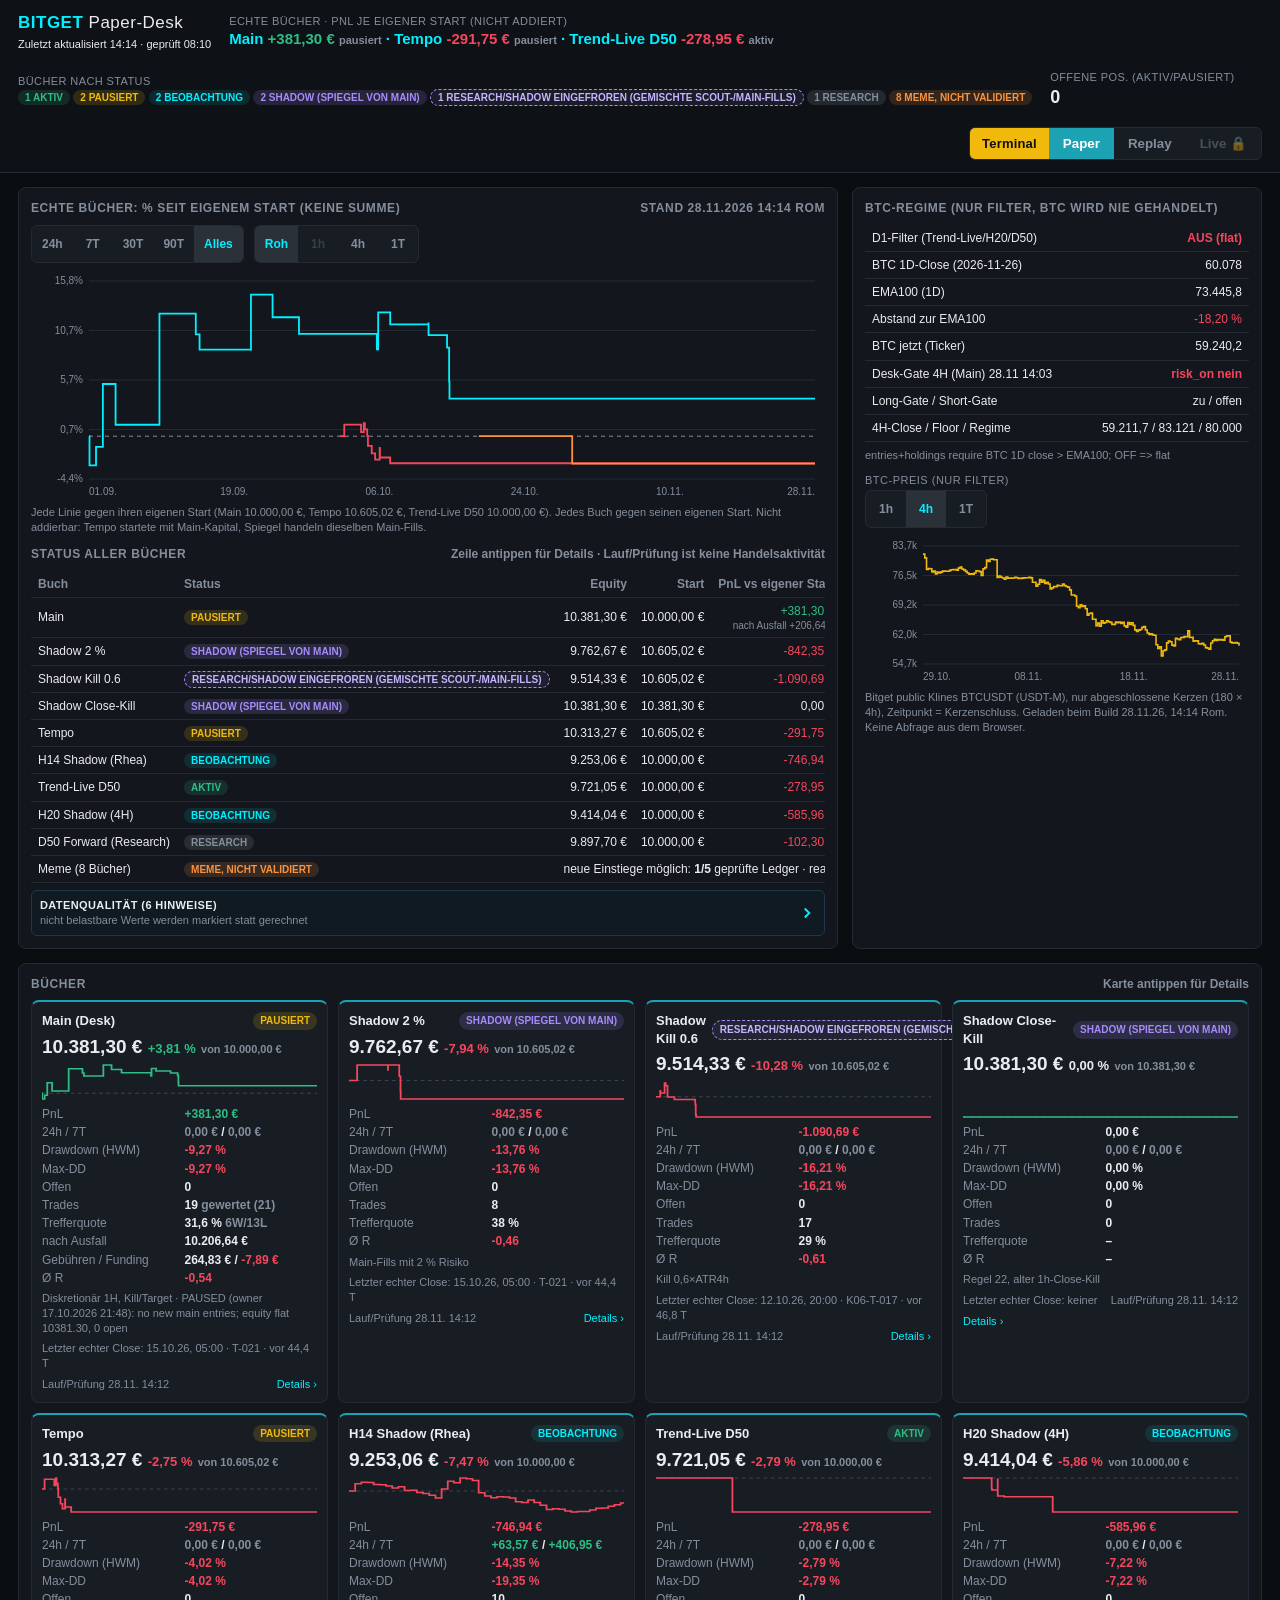
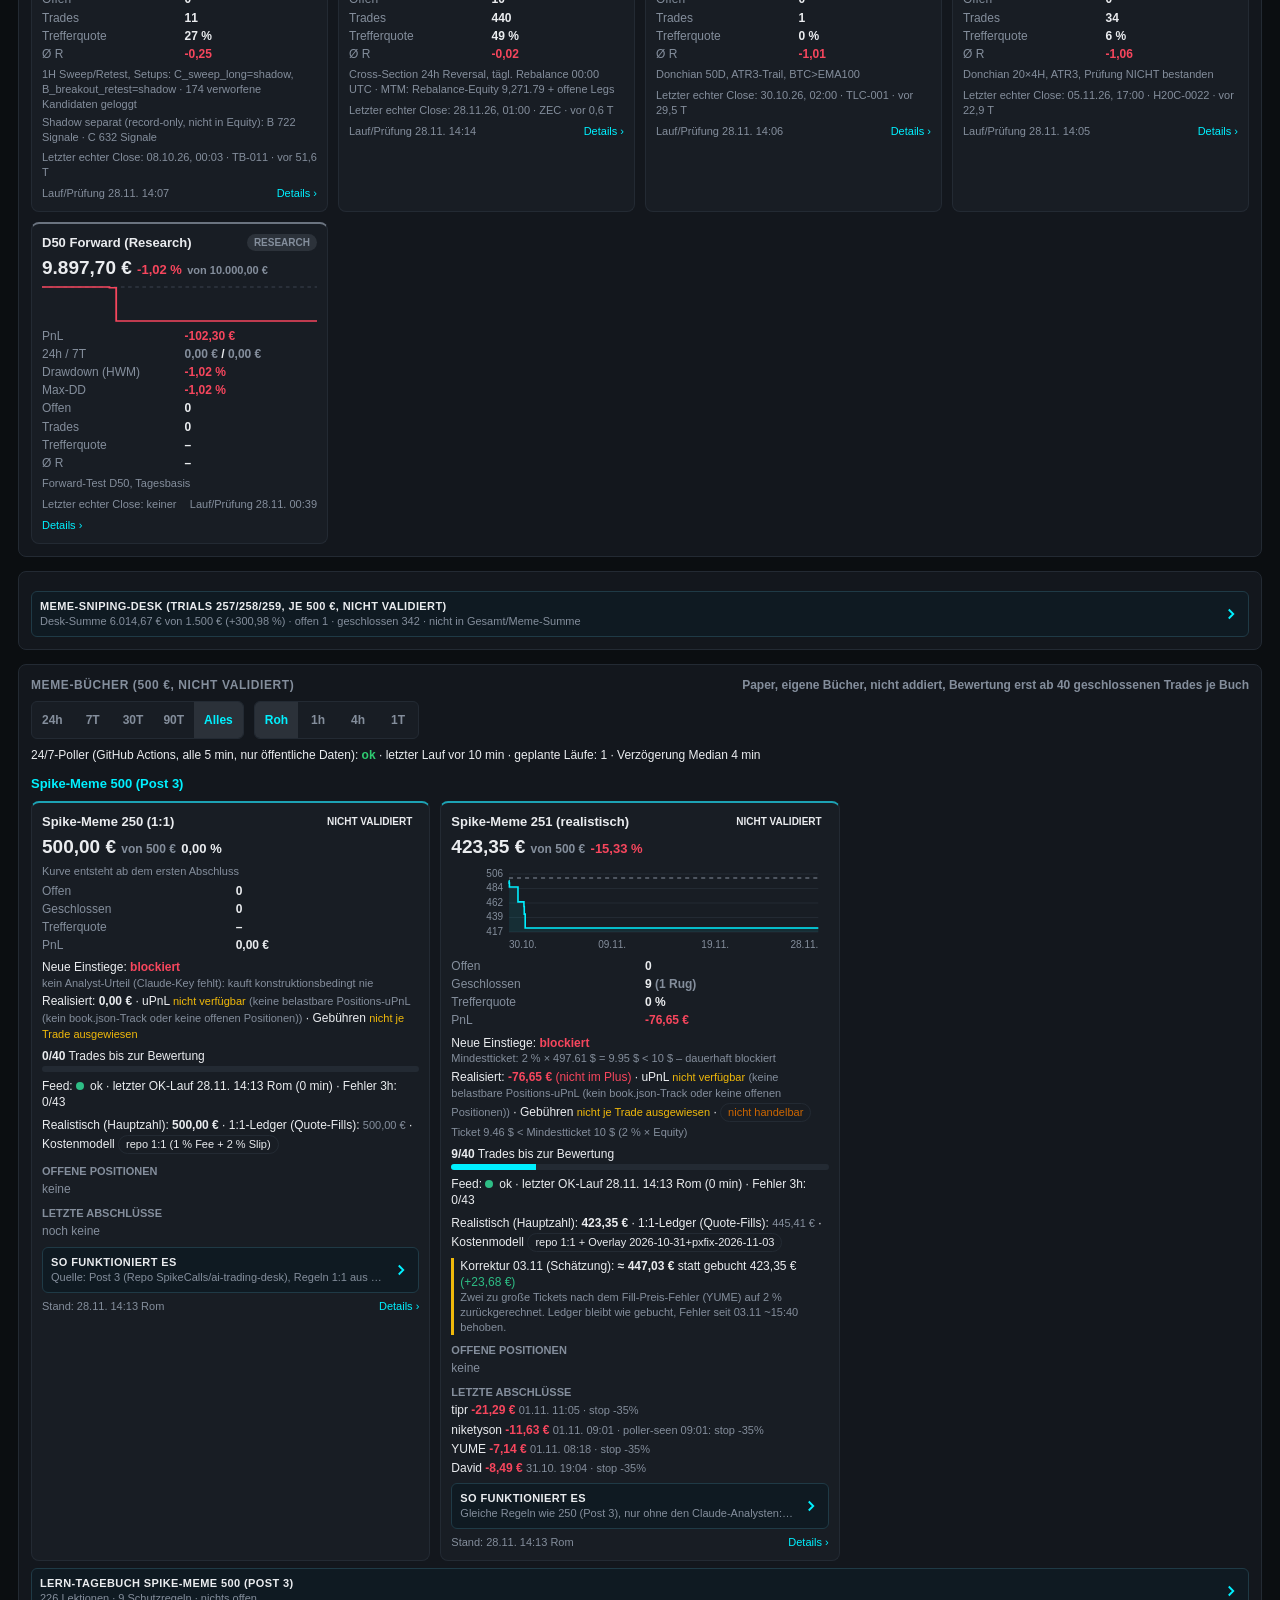
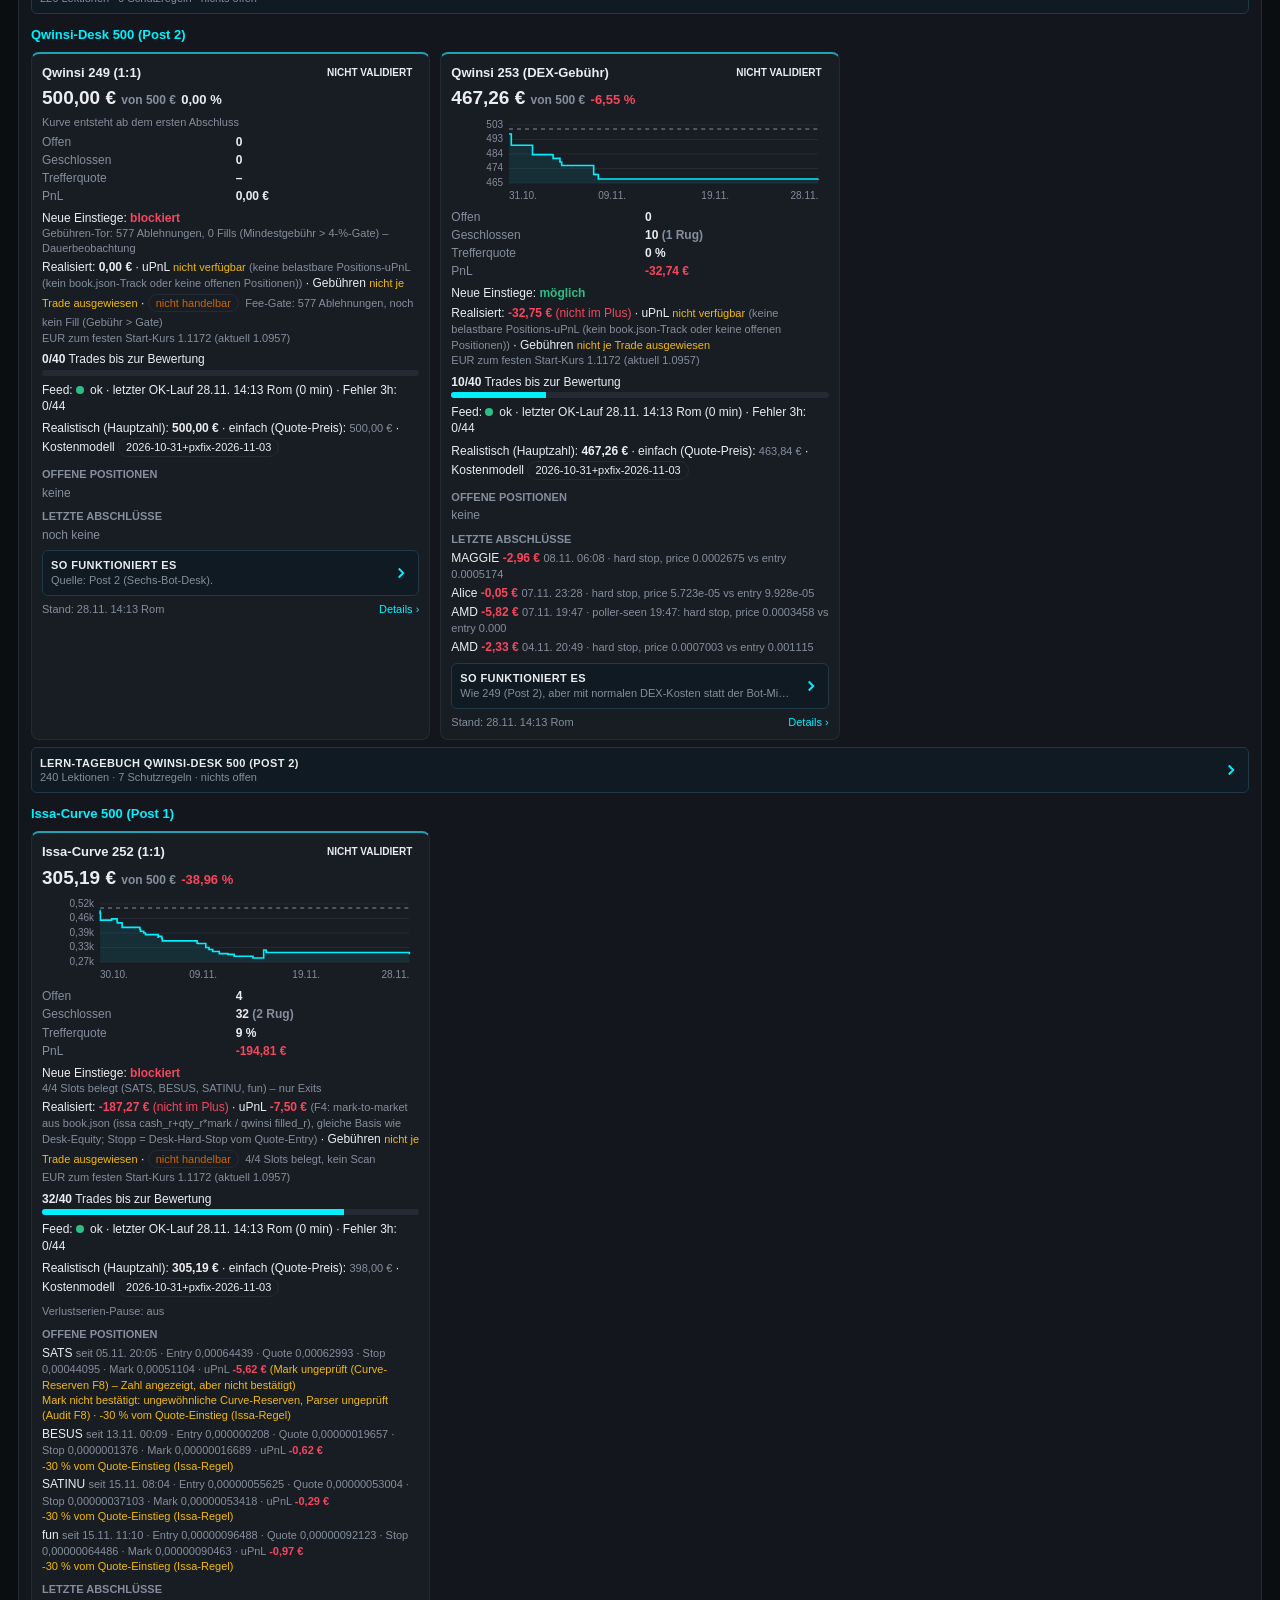
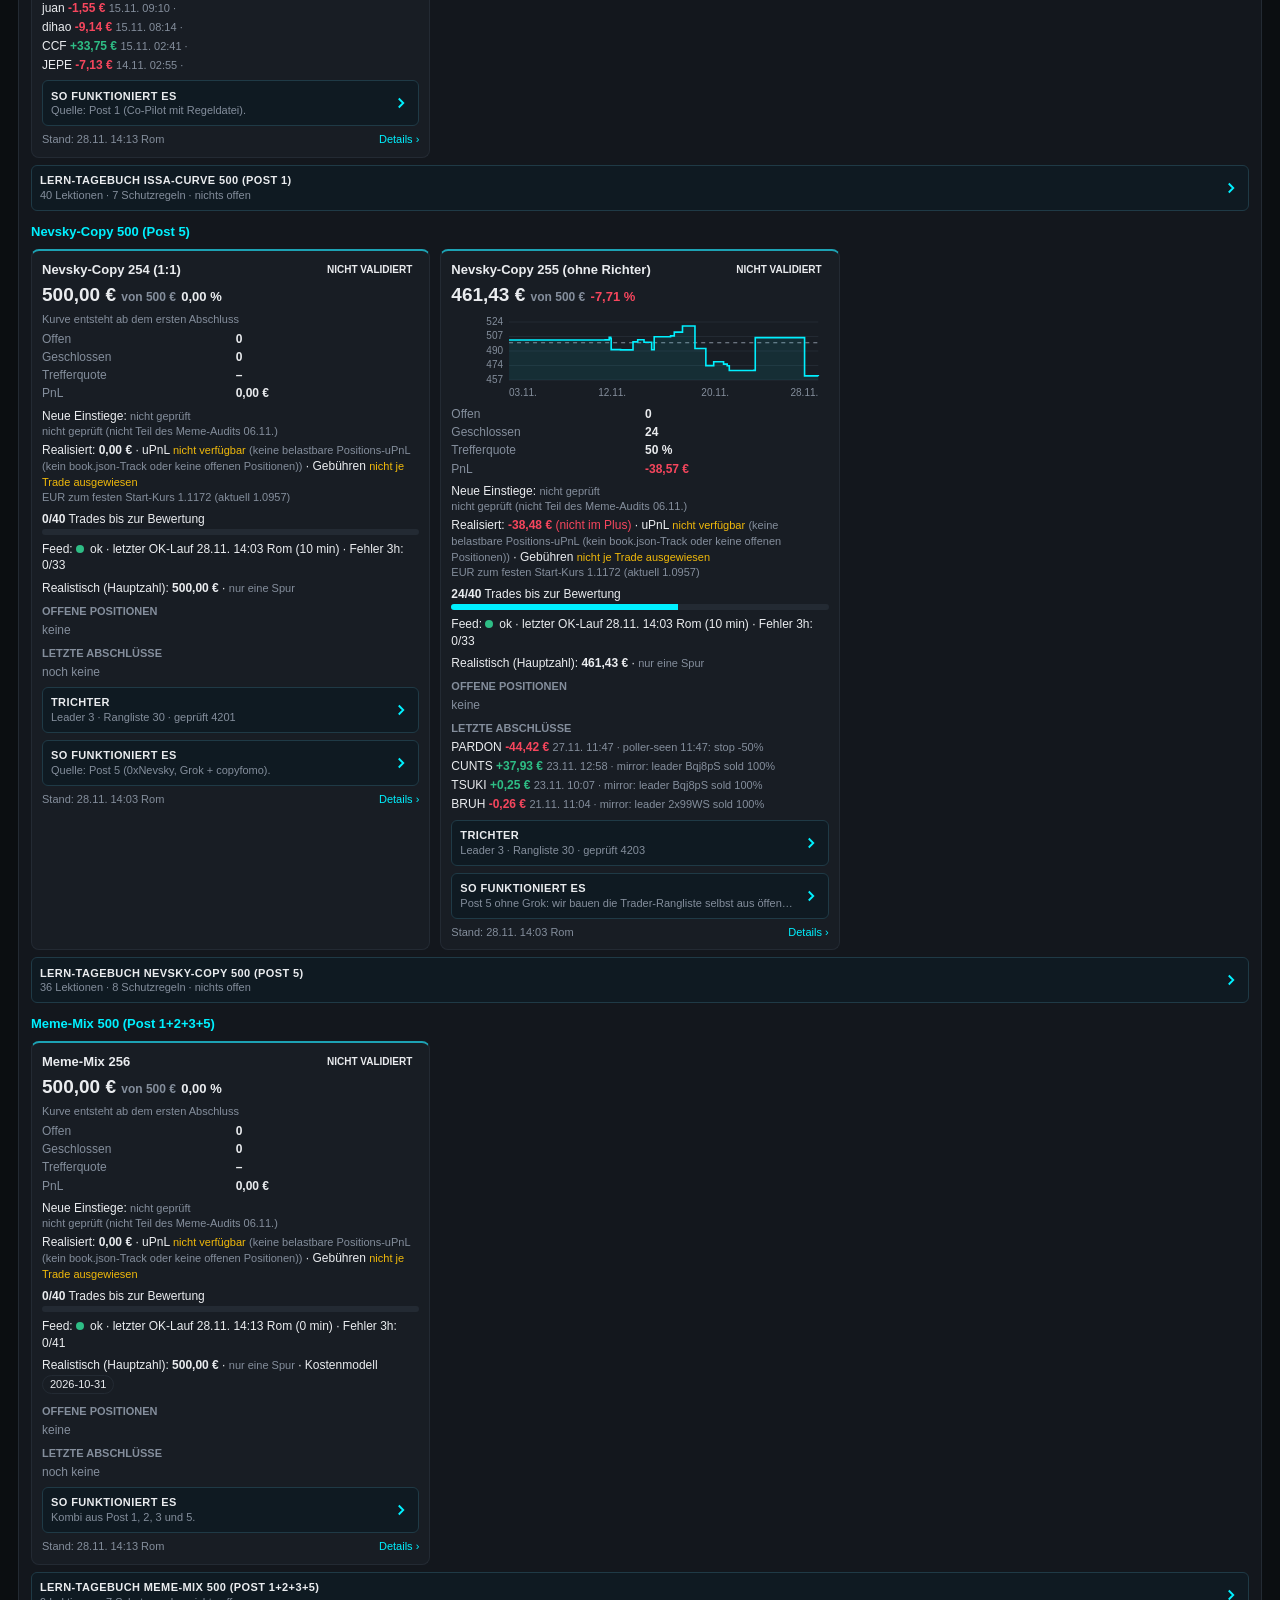
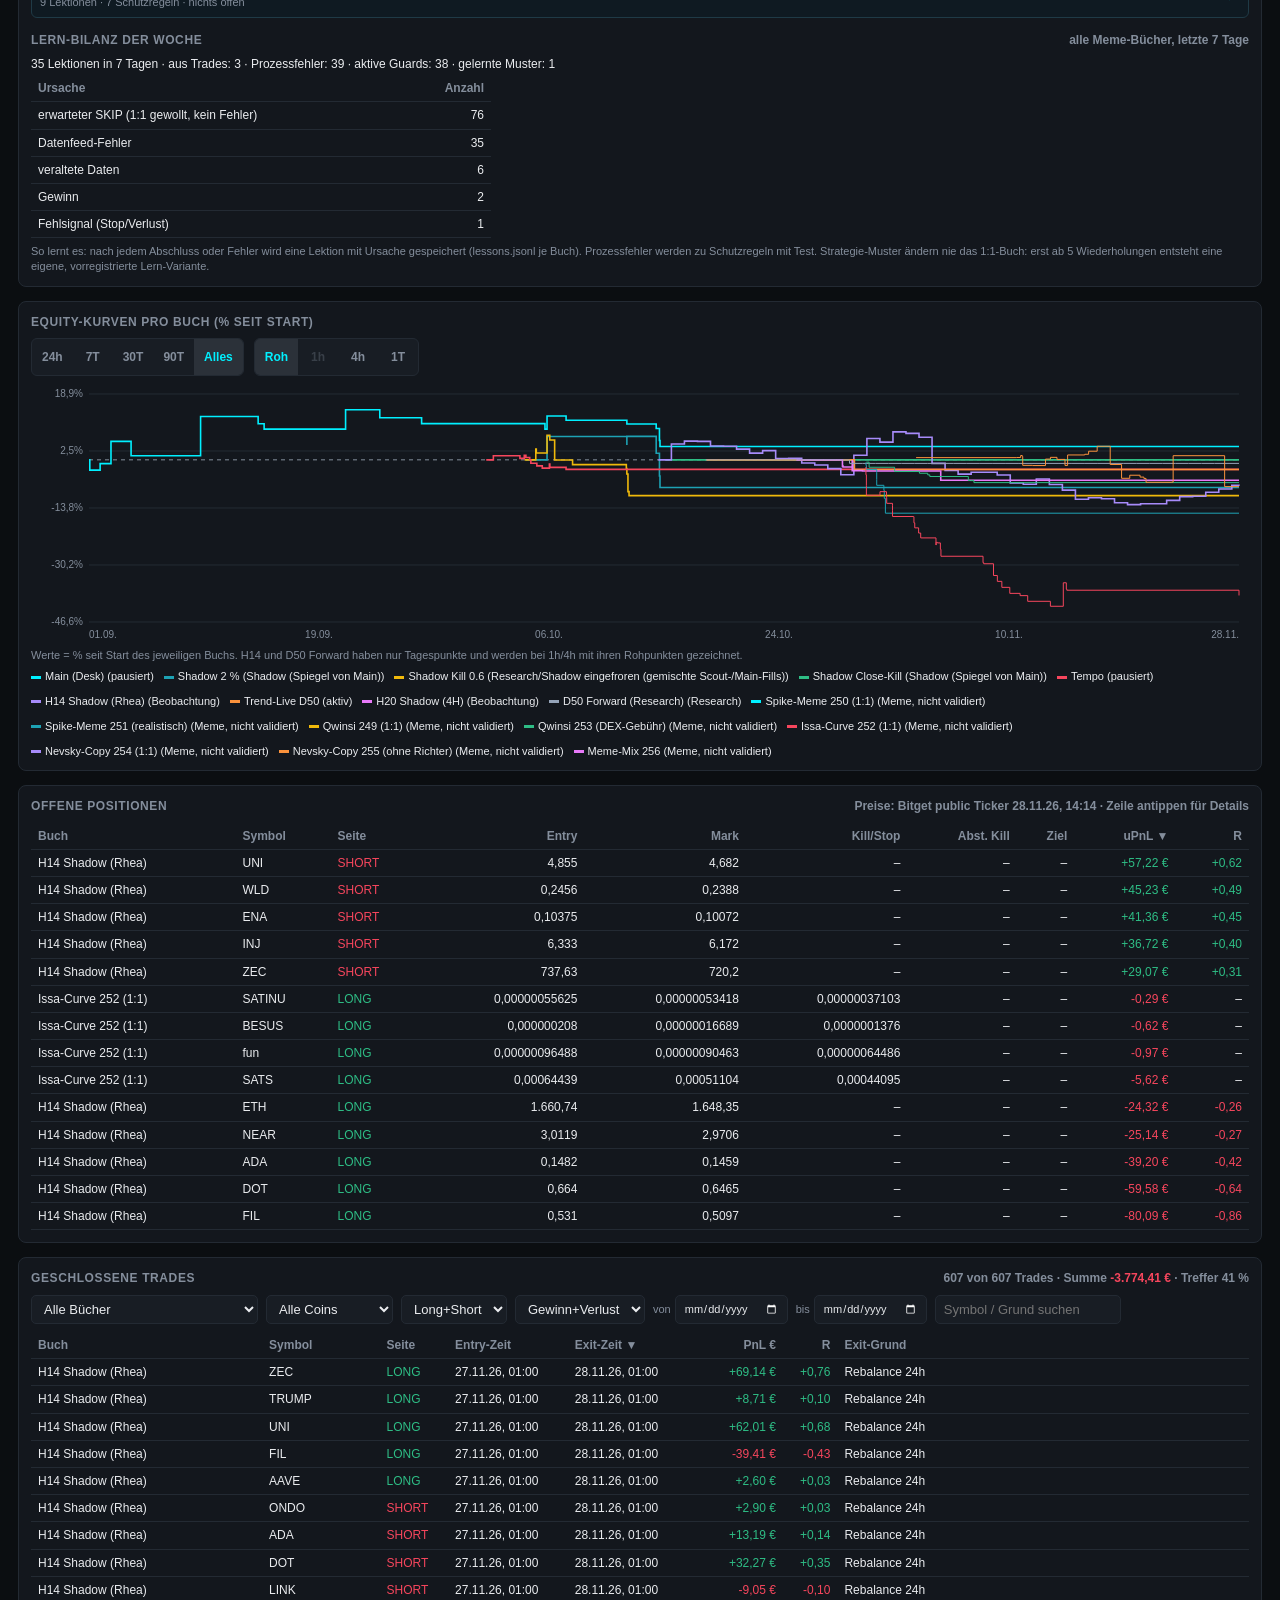
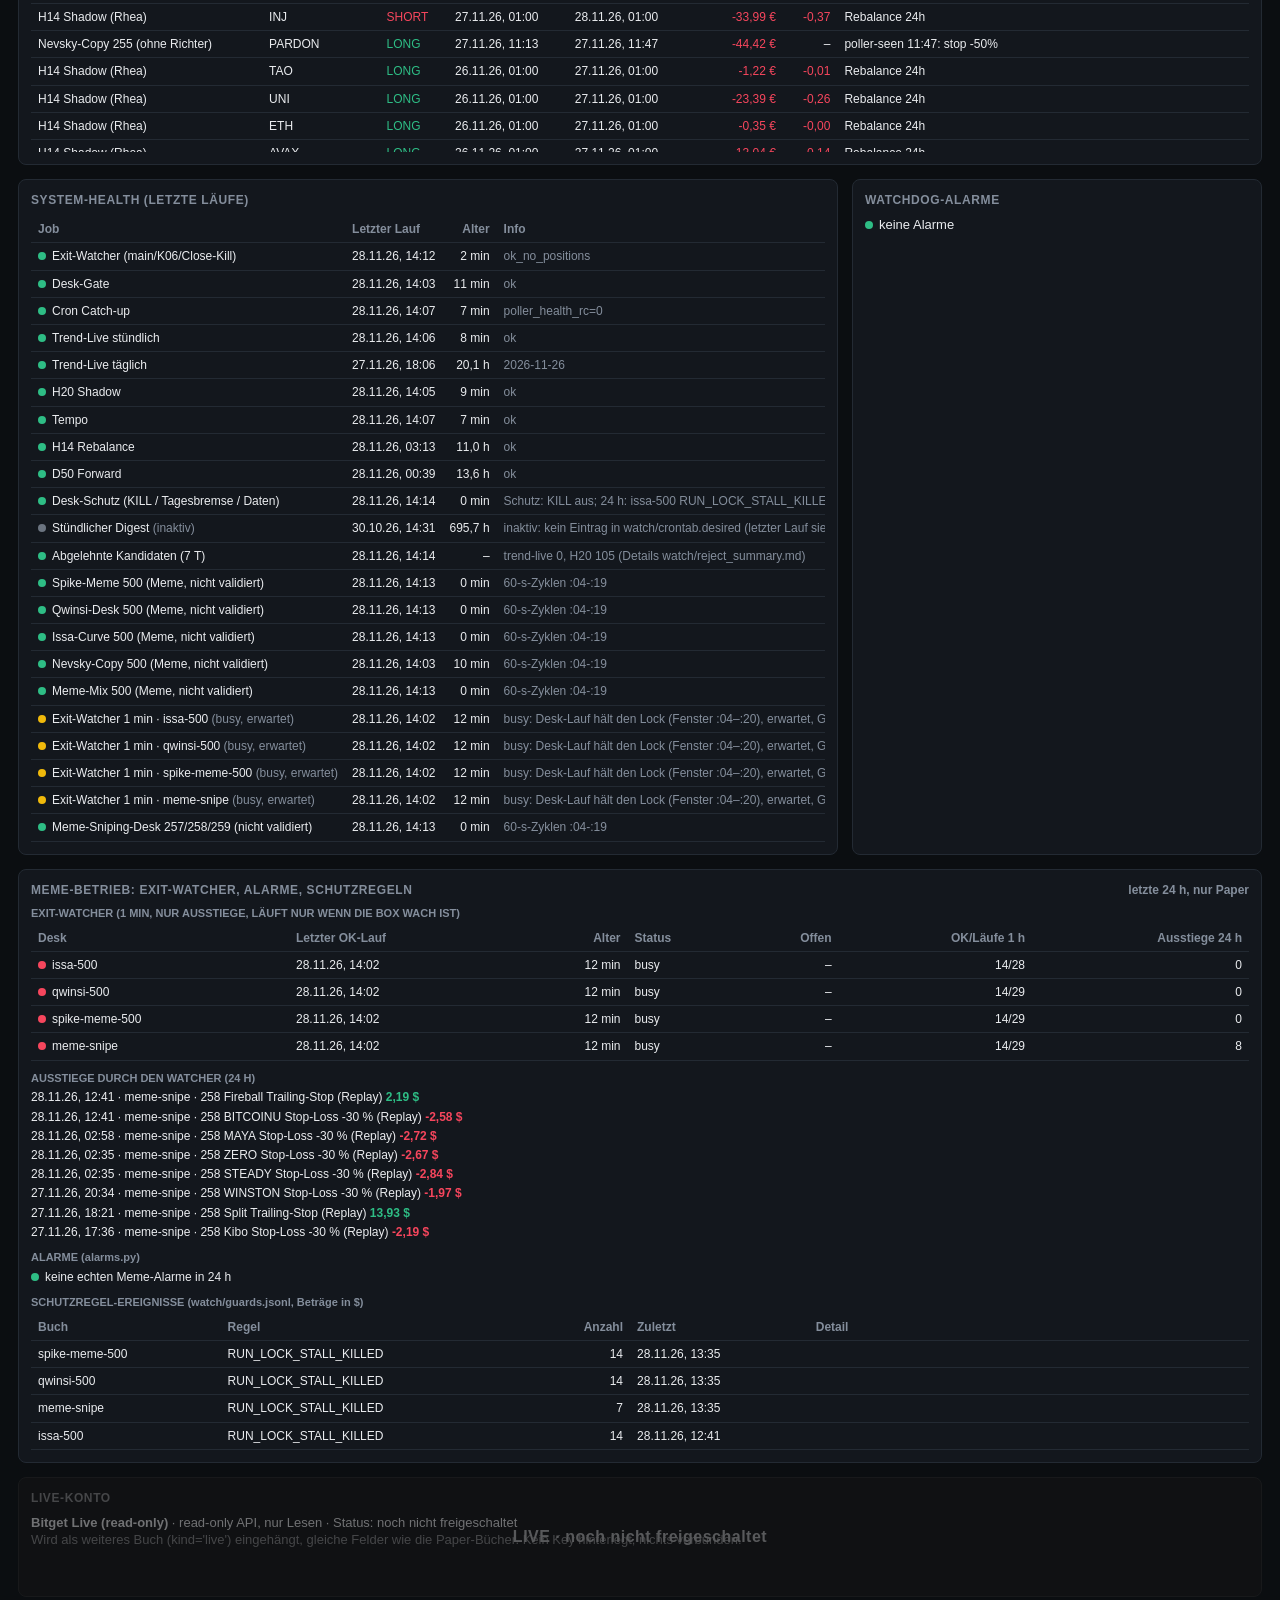
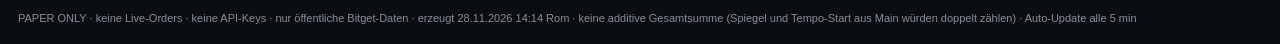
==== commit bc4bf946: "dashboard 2026-11-28T14:14:06+01:00" ====
--- a/kdx7rm0d02jwymx0ndu94w3n/index.html
+++ b/kdx7rm0d02jwymx0ndu94w3n/index.html
@@ -103,7 +103,7 @@
 <footer id="foot"></footer>
 <div id="ov"><div class="sheet" id="sheet"></div></div>
 <div id="pop"><div class="pbox" id="pbox"></div></div>
-<script id="data" type="application/json">{"generated": "2026-11-28T13:14:02+01:00", "generated_label": "28.11.2026 13:14 Rom", "generated_hm": "13:14", "px_src": "live", "px_at": "2026-11-28T13:14:02+01:00", "total": {"equity": 78741.3, "start": 82196.36, "pnl": -3455.06, "ret": -0.042034221466741295, "pnl24": 98.32, "pnl24_src": "Snapshot", "pnl7d": 426.83, "pnl7d_src": "Snapshot", "n_open": 10, "n_books": 8, "start_expected": 82196.36, "start_ok": true, "maxdd": -0.07770689909757844, "upnl": -18.45, "n_closed": 532, "legacy_non_additive": true, "legacy_note": "Nicht angezeigt (Audit 06.11.): Summe aus Main + 2 Main-Spiegeln (Shadow 2 %, Close-Kill; gleiche Fills, Close-Kill zählt Main-Kapital doppelt) + K06 (eingefroren, gemischte Scout-/Main-Fills, Start aus Main-Kapital) + Tempo (Start aus Main-Kapital) + Beobachtungsbüchern. Keine echte Performance."}, "books": [{"id": "main", "name": "Main (Desk)", "kind": "paper", "status": "pausiert", "start": 10000.0, "equity": 10381.3, "pnl": 381.3, "ret": 0.03813, "hwm": 11441.91, "dd": -0.09269518812855548, "maxdd": -0.09269518812855548, "open": [], "closed": [{"book": "main", "sym": "ADA", "side": "LONG", "opened": "2026-09-01T09:31:00+02:00", "closed": "2026-09-01T11:00:00+02:00", "pnl": -296.18, "R": null, "reason": "1h close kill 0.1980", "id": "T-001", "entry": 0.2012, "exit": 0.1967, "qty": 62500.0, "fees": 14.93}, {"book": "main", "sym": "DOT", "side": "LONG", "opened": "2026-09-01T09:36:00+02:00", "closed": "2026-09-02T06:00:00+02:00", "pnl": 187.45, "R": null, "reason": "win", "id": "T-002", "entry": 0.87, "exit": 0.887, "qty": 11756.0, "target": 0.88, "fees": 12.4}, {"book": "main", "sym": "ADA", "side": "LONG", "opened": "2026-09-02T14:58:00+02:00", "closed": "2026-09-03T02:00:00+02:00", "pnl": 639.55, "R": null, "reason": "1h close target 0.2000 at 0.2010", "id": "T-003", "entry": 0.194, "exit": 0.201, "qty": 94565.0, "fees": 22.41}, {"book": "main", "sym": "AVAX", "side": "LONG", "opened": "2026-09-04T08:28:00+02:00", "closed": "2026-09-04T15:00:00+02:00", "pnl": -414.35, "R": null, "reason": "1h close kill 7.40 at 7.354 (15:00 Rome bar)", "id": "T-004", "entry": 7.447, "exit": 7.354, "qty": 4067.0, "fees": 36.12}, {"book": "main", "sym": "BNB", "side": "SHORT", "opened": "2026-09-08T10:16:00+02:00", "closed": "2026-09-09T23:00:00+02:00", "pnl": 1129.73, "R": null, "reason": "win", "id": "T-005", "entry": 756.15, "exit": 724.69, "qty": 36.954, "fees": 32.84}, {"book": "main", "sym": "ADA", "side": "SHORT", "opened": "2026-09-14T08:13:00+02:00", "closed": "2026-09-14T09:00:00+02:00", "pnl": -211.03, "R": null, "reason": "loss", "id": "T-006", "entry": 0.2087, "exit": 0.2104, "qty": 108140.0, "fees": 27.19}, {"book": "main", "sym": "DOGE", "side": "SHORT", "opened": "2026-09-14T12:09:00+02:00", "closed": "2026-09-14T20:00:00+02:00", "pnl": -153.8, "R": null, "reason": "loss", "id": "T-007", "entry": 0.08437, "exit": 0.08495, "qty": 225659.574, "fees": 22.92, "funding": -0.61}, {"book": "main", "sym": "LINK", "side": "LONG", "opened": "2026-09-20T12:13:45+02:00", "closed": "2026-09-21T02:00:00+02:00", "pnl": 557.93, "R": null, "reason": "TARGET", "id": "T-008", "entry": 11.945, "exit": 12.72, "qty": 733.92, "kill": 11.8026, "target": 12.6704, "gross": 568.79}, {"book": "main", "sym": "SUI", "side": "LONG", "opened": "2026-09-22T16:54:34+02:00", "closed": "2026-09-23T17:00:00+02:00", "pnl": -232.51, "R": null, "reason": "KILL", "id": "T-009", "entry": 0.9963, "exit": 0.9546, "qty": 5409.9, "lev": 3, "fees": 6.33, "funding": -0.59, "gross": -225.59}, {"book": "main", "sym": "INJ", "side": "LONG", "opened": "2026-09-26T16:10:05+02:00", "closed": "2026-09-26T22:00:00+02:00", "pnl": -169.67, "R": null, "reason": "KILL", "id": "T-010", "entry": 7.755, "exit": 7.565, "qty": 848.4, "lev": 3, "fees": 7.8, "funding": -0.67, "gross": -161.2}, {"book": "main", "sym": "BNB", "side": "LONG", "opened": "2026-10-05T12:10:41+02:00", "closed": "2026-10-06T09:09:43+02:00", "pnl": -144.98, "R": -1.31, "reason": "KILL", "id": "T-011", "entry": 788.25, "exit": 778.22, "qty": 13.03, "kill": 779.78, "target": 809.82, "lev": 4, "fees": 12.24, "funding": -2.05, "gross": -130.69}, {"book": "main", "sym": "INJ", "side": "LONG", "opened": "2026-10-04T22:08:29+02:00", "closed": "2026-10-06T13:00:00+02:00", "pnl": 187.46, "R": 1.7, "reason": "TARGET", "id": "T-012", "entry": 7.395, "exit": 7.756, "qty": 538.5, "kill": 7.19, "target": 7.748, "lev": 2, "fees": 4.9, "funding": -2.04, "gross": 194.4}, {"book": "main", "sym": "ZEC", "side": "LONG", "opened": "2026-10-05T17:11:23+02:00", "closed": "2026-10-06T13:00:00+02:00", "pnl": 182.45, "R": 1.65, "reason": "TARGET", "id": "T-013", "entry": 1308.26, "exit": 1372.91, "qty": 2.915, "kill": 1270.42, "target": 1368.8, "lev": 2, "fees": 4.69, "funding": -1.31, "gross": 188.45}, {"book": "main", "sym": "SOL", "side": "LONG", "opened": "2026-10-05T17:11:23+02:00", "closed": "2026-10-08T00:03:59+02:00", "pnl": -126.52, "R": -1.15, "reason": "KILL", "id": "T-014", "entry": 119.616, "exit": 117.977, "qty": 70.7, "kill": 118.058, "target": 122.019, "lev": 4, "fees": 10.07, "funding": -0.57, "gross": -115.88}, {"book": "main", "sym": "SOL", "side": "LONG", "opened": "2026-10-12T15:31:08+02:00", "closed": "2026-10-12T16:00:00+02:00", "pnl": 16.11, "R": 0.14, "reason": "CRO_VETO_C", "id": "T-015", "entry": 110.015, "exit": 110.379, "qty": 69.5, "kill": 108.413, "target": 113.377, "lev": 3, "fees": 9.19, "funding": 0.0, "gross": 25.3}, {"book": "main", "sym": "PEPE", "side": "LONG", "opened": "2026-10-12T15:31:08+02:00", "closed": "2026-10-12T16:00:00+02:00", "pnl": 4.25, "R": 0.04, "reason": "CRO_VETO_C", "id": "T-016", "entry": 4.166e-06, "exit": 4.1745e-06, "qty": 1215228000.0, "kill": 4.0744e-06, "target": 4.3303e-06, "lev": 2, "fees": 6.08, "funding": 0.0, "gross": 10.33}, {"book": "main", "sym": "WLD", "side": "LONG", "opened": "2026-10-12T09:09:16+02:00", "closed": "2026-10-12T16:00:00+02:00", "pnl": -130.63, "R": -1.17, "reason": "KILL", "id": "T-017", "entry": 0.5481, "exit": 0.5244, "qty": 5354.0, "kill": 0.5273, "target": 0.5824, "lev": 2, "fees": 3.44, "funding": -0.3, "gross": -126.89}, {"book": "main", "sym": "UNI", "side": "LONG", "opened": "2026-10-14T08:09:03+02:00", "closed": "2026-10-14T22:00:00+02:00", "pnl": -117.35, "R": -1.06, "reason": "KILL", "id": "T-018", "entry": 7.323, "exit": 7.085, "qty": 473.0, "kill": 7.09, "target": 7.633, "lev": 2, "fees": 4.09, "funding": -0.69, "gross": -112.57}, {"book": "main", "sym": "DOT", "side": "LONG", "opened": "2026-10-14T01:09:51+02:00", "closed": "2026-10-15T04:00:00+02:00", "pnl": -145.3, "R": -1.32, "reason": "KILL", "id": "T-019", "entry": 1.158, "exit": 1.107, "qty": 2756.0, "kill": 1.118, "target": 1.22, "lev": 2, "fees": 3.74, "funding": -1.0, "gross": -140.56}, {"book": "main", "sym": "TRUMP", "side": "LONG", "opened": "2026-10-14T16:09:45+02:00", "closed": "2026-10-15T04:00:00+02:00", "pnl": -206.23, "R": -1.87, "reason": "KILL", "id": "T-020", "entry": 1.868, "exit": 1.79, "qty": 2562.7, "kill": 1.825, "target": 1.933, "lev": 3, "fees": 5.62, "funding": -0.72, "gross": -199.89}, {"book": "main", "sym": "HYPE", "side": "LONG", "opened": "2026-10-14T15:06:18+02:00", "closed": "2026-10-15T05:00:00+02:00", "pnl": -177.69, "R": -1.61, "reason": "KILL", "id": "T-021", "entry": 80.729, "exit": 78.398, "qty": 73.0, "kill": 79.219, "target": 82.643, "lev": 4, "fees": 6.97, "funding": -0.56, "gross": -170.16}], "curve": [["2026-09-01T09:31:00+02:00", 10000.0], ["2026-09-01T11:00:00+02:00", 9703.82], ["2026-09-02T06:00:00+02:00", 9891.27], ["2026-09-03T02:00:00+02:00", 10530.82], ["2026-09-04T15:00:00+02:00", 10116.47], ["2026-09-09T23:00:00+02:00", 11246.2], ["2026-09-14T09:00:00+02:00", 11035.17], ["2026-09-14T20:00:00+02:00", 10881.37], ["2026-09-21T02:00:00+02:00", 11439.3], ["2026-09-23T17:00:00+02:00", 11209.4], ["2026-09-26T22:00:00+02:00", 11039.73], ["2026-10-06T09:09:43+02:00", 10882.74], ["2026-10-06T13:00:00+02:00", 11073.63], ["2026-10-06T13:00:00+02:00", 11259.68], ["2026-10-08T00:03:59+02:00", 11138.14], ["2026-10-12T16:00:00+02:00", 11152.19], ["2026-10-12T16:00:00+02:00", 11156.44], ["2026-10-12T16:00:00+02:00", 11027.87], ["2026-10-14T22:00:00+02:00", 10900.45], ["2026-10-15T04:00:00+02:00", 10757.64], ["2026-10-15T04:00:00+02:00", 10555.0], ["2026-10-15T05:00:00+02:00", 10381.3], ["2026-11-28T13:14:02+01:00", 10381.3]], "upnl": 0, "residual": 2.61, "fees": 253.97, "n_fees": 20, "funding": -11.11, "fees_book": 264.83, "funding_book": -7.89, "conv": "Funding laut Ledger: + = erhalten", "stats": {"n": 21, "npnl": 21, "wins": 8, "losses": 13, "hit": 0.38095238095238093, "avgR": -0.5418181818181819, "nR": 11, "realized": 378.69, "best": 1129.73, "worst": -414.35}, "note": "PAUSED (owner 17.10.2026 21:48): no new main entries; equity flat 10381.30, 0 open", "strategy": "Diskretionär 1H, Kill/Target", "rules": "Diskretionär 1H, Kill/Target, 1 % Risiko pro Trade, Regel 19 bis 22. Pausiert seit 17.10. 21:48 (Owner), keine neuen Einträge.", "in_total": true, "health": {}, "data_at": "2026-11-28T13:12:01+01:00", "data_src": "Exit-Watcher prüft das Buch (letzter ok-Lauf)", "data_age_h": 0.03, "max_age_h": 2.0, "stale": false, "rules_list": ["Regel 9 (Omar, F-009/F-010 Outage Catch-up 2026-09-10): nach Outage/resource_exhausted zuerst Kill/Target gegen verpasste confirmed Closes ticken — nicht Tage schlafen. First missed Kill or Target close wins. Stacks with Regel 2. BTC nie Fill.", "Overwatch 10: SHORT Kill must leave air ≥0.6×ATR and sit clearly above Band-High. F-012 ADA Kill-Exit 2026-09-14 @ 0.2104 booked (pending bar-confirm if disputed). Rules 1-9 unchanged. BTC never a fill.", "Regel 13 (Omar 2026-09-20): LONG Target-tot-Check last24 — Target darf nicht schon durch last24 Closes getötet sein (wie SOL REJECT). F-015 LINK gebucht ok. BTC nie Fill.", "Regel 17 (Omar 2026-09-26 nach T-010, gilt ab naechstem Fill): qty = 1% Equity / (|Entry−Kill| + 0,5× public Bitget 1h-ATR Wilder/RMA14). Grund: Close-Kill-Overshoot (F-019 ~1,5R). Kill-Level selbst unveraendert.", "Regel 18 Live-Spiegel (Matthäus-Entscheid 28.09., via Ari): ab nächstem Fill (a) Entry = Fill-CC Last + 0,05 % Slippage gegen uns + Taker; (b) Exit = Close der Kill/Target-Kerze + 0,05 % Slippage nur wenn Watch ≤15 min nach Close meldet, sonst Last zum Meldezeitpunkt + Slippage, nie nachträglich zum historischen Close; (c) Qty auf Bitget-Lotgröße/Tick aus public Contract-Specs runden, Mindestorder prüfen; (d) Leverage + Liq-Preis mitbuchen, Liq jenseits Kill ± 2×ATR, sonst kein Fill; (e) Funding nur public Rate; (f) reinvest_shadow führen; (g) live_mirror_pnl führen.", "Regel 19 (Matthäus 30.09., via Ari, replaces Regel 17 from next fill): (a) Kill >= 1x ATR4h from entry, only via python3 /workspace/ops/atr4h.py SYMBOL ENTRY long|short (min_kill_regel19); (b) gate R:R >= 1.5 at kill to live structural target; (c) size = 1% equity / |Entry-Kill| (Regel 17 formula dropped; Regel 17 returns if two Regel-19 losses each cost > 1.3R); (d) leverage max 5, liq check 18(d) + contract specs mandatory; (e) target booked as own field at fill. Review after 10 Regel-19 trades.", "Regel 20 Frequenz (Matthäus 03.10.2026 ~15:50 Rome, direkt; extends Regel 19 which stays): (a) universe = 25 zone_scout alts, BTC never a fill; (b) LONG candidate = S-band + IN-ZONE + Weak-S last24 <= 2 (was 0); (c) max 4 open positions, max 1 per symbol, desk_gate wakes when open < 4 excluding open symbols (replaces 'Max 1 open position' for slot count); (d) BTC gates unchanged (closed 4h > 80000 and > floor 83121). Goal >=3 trades/24h. Review after 20 Regel-20 trades; fallback Weak-S 0 / 2 slots if drawdown > 6R.", "Regel 21 (Owner 13.10.2026 13:59 Rome, Matthäus direkt; extends Regel 19/20, PAPER only, never live, BTC never a fill): (a) main-book R:R gate >= 1.2 under Target-Def A AND GATE_B (was 1.5); (b) max 6 open main positions, max 1 per symbol (was 4); Ria 11.10 cap of 2 lifted; (c) SHORTs allowed when the BTC long gate is closed (4h close <= 80000 regime or <= floor): candidate = R-band + IN-ZONE + Weak-R last24 <= 2 (zone_scout short_candidates), entry = ticker last - 0.05% in band, kill = max(band_hi + 0.1x ATR1h, entry + 1x ATR4h via atr4h.py short), target = first untested support below (mirrored A/B logic), R:R >= 1.2 under A and B; longs only when the long gate is open. Unchanged: kill >= 1x ATR4h, size 1%/|entry-kill|, lev <= 5, Regel 18 costs + liq check (short: liq above kill + 2x ATR1h), approve_stop.json active => no new entries, brake (b). Heat caps dd_ladder soft 6% / hard 7% (was 4/5). Shadow books unchanged (shorts not mirrored into shadow_2pct/K06). Past trades/equity untouched."], "howto": "Diskretionärer 1H-Desk mit festem Kill und Ziel, 1 % Risiko je Trade. Seit 17.10. pausiert, keine neuen Einträge.", "cls": "PAUSIERT", "cls_label": "pausiert", "last_close_at": "2026-10-15T05:00:00+02:00", "last_close_id": "T-021", "last_close_age_d": 44.3, "last_fill_at": "2026-10-15T05:00:00+02:00", "last_fill_age_d": 44.3, "data_kind": "letzter Lauf / Prüfung (keine Handelsaktivität)", "stats_official": {"n": 19, "wins": 6, "losses": 13, "hit": 0.3157894736842105, "avgR": -0.6822222222222223, "nR": 9, "n_all": 21, "excluded": ["T-015", "T-016"], "basis": "exclude_from_stats (T-015/T-016 CRO-Veto) nicht gewertet; zaehlen in Equity", "review_as_of": "2026-10-18T18:35:00+02:00", "matches_review": true}, "confirmed": {"equity": 10381.3, "equity_after_outage": 10206.64, "outage_cost": -174.66, "fees": 264.83, "funding_recv": -7.89, "ledger_as_of": "2026-10-15T06:05:22+02:00", "review_as_of": "2026-10-18T18:35:00+02:00", "equity_matches": true, "src": "ops/bitget-paper-ledger.json: equity, fees_paid, funding_paid (+ = erhalten), desk_week_review"}, "funding_book_recv": -7.89, "funding_conv": "+ = erhalten (vereinheitlicht)", "pnl24": 0.0, "pnl24_src": "Snapshot 27.11. 13:14", "pnl7d": 0.0, "pnl7d_src": "Snapshot 21.11. 12:15", "res": "trades"}, {"id": "shadow_2pct", "name": "Shadow 2 %", "kind": "paper", "status": "Beobachtung", "start": 10605.02, "equity": 9762.67, "pnl": -842.35, "ret": -0.07942936458394234, "hwm": 11320.2, "dd": -0.13758855850603346, "maxdd": -0.13758855850603346, "open": [], "closed": [{"book": "shadow_2pct", "sym": "INJ", "side": "LONG", "opened": "2026-10-04T22:08:29+02:00", "closed": "2026-10-06T13:00:00+02:00", "pnl": 360.15, "R": 1.7, "reason": "TARGET", "id": "T-012", "entry": 7.395, "exit": 7.756, "qty": 1034.6, "kill": 7.19, "target": 7.748, "lev": 3, "fees": 9.4, "funding": -3.94, "gross": 373.49}, {"book": "shadow_2pct", "sym": "ZEC", "side": "LONG", "opened": "2026-10-05T17:11:23+02:00", "closed": "2026-10-06T13:00:00+02:00", "pnl": 350.58, "R": 1.65, "reason": "TARGET", "id": "T-013", "entry": 1308.26, "exit": 1372.91, "qty": 5.601, "kill": 1270.42, "target": 1368.8, "lev": 3, "fees": 9.01, "funding": -2.51, "gross": 362.1}, {"book": "shadow_2pct", "sym": "WLD", "side": "LONG", "opened": "2026-10-12T09:09:16+02:00", "closed": "2026-10-12T16:00:00+02:00", "pnl": -265.46, "R": -1.17, "reason": "KILL", "id": "T-017", "entry": 0.5481, "exit": 0.5244, "qty": 10880.0, "kill": 0.5273, "target": 0.5824, "lev": 3, "fees": 7.0, "funding": -0.6, "gross": -257.86}, {"book": "shadow_2pct", "sym": "PEPE", "side": "LONG", "opened": "2026-10-12T15:31:08+02:00", "closed": "2026-10-12T16:00:00+02:00", "pnl": 8.63, "R": 0.04, "reason": "CRO_VETO_C", "id": "T-016", "entry": 4.166e-06, "exit": 4.1745e-06, "qty": 2469775000.0, "kill": 4.0744e-06, "target": 4.3303e-06, "lev": 4, "fees": 12.36, "funding": 0.0, "gross": 20.99}, {"book": "shadow_2pct", "sym": "DOT", "side": "LONG", "opened": "2026-10-14T01:09:51+02:00", "closed": "2026-10-15T04:00:00+02:00", "pnl": -291.49, "R": -1.32, "reason": "KILL", "id": "T-019", "entry": 1.158, "exit": 1.107, "qty": 5529.0, "kill": 1.118, "target": 1.22, "lev": 3, "fees": 7.51, "funding": -2.0, "gross": -281.98}, {"book": "shadow_2pct", "sym": "UNI", "side": "LONG", "opened": "2026-10-14T08:09:03+02:00", "closed": "2026-10-14T22:00:00+02:00", "pnl": -235.2, "R": -1.06, "reason": "KILL", "id": "T-018", "entry": 7.323, "exit": 7.085, "qty": 948.0, "kill": 7.09, "target": 7.633, "lev": 3, "fees": 8.2, "funding": -1.38, "gross": -225.62}, {"book": "shadow_2pct", "sym": "HYPE", "side": "LONG", "opened": "2026-10-14T15:06:18+02:00", "closed": "2026-10-15T05:00:00+02:00", "pnl": -356.24, "R": -1.61, "reason": "KILL", "id": "T-021", "entry": 80.729, "exit": 78.398, "qty": 146.35, "kill": 79.219, "target": 82.643, "lev": 5, "fees": 13.97, "funding": -1.13, "gross": -341.14}, {"book": "shadow_2pct", "sym": "TRUMP", "side": "LONG", "opened": "2026-10-14T16:09:45+02:00", "closed": "2026-10-15T04:00:00+02:00", "pnl": -413.32, "R": -1.87, "reason": "KILL", "id": "T-020", "entry": 1.868, "exit": 1.79, "qty": 5135.9, "kill": 1.825, "target": 1.933, "lev": 4, "fees": 11.28, "funding": -1.44, "gross": -400.6}], "curve": [["2026-10-04T22:08:29+02:00", 10605.02], ["2026-10-06T13:00:00+02:00", 10958.26], ["2026-10-06T13:00:00+02:00", 11315.75], ["2026-10-12T16:00:00+02:00", 11058.92], ["2026-10-12T16:00:00+02:00", 11320.2], ["2026-10-14T22:00:00+02:00", 10803.51], ["2026-10-15T04:00:00+02:00", 10517.03], ["2026-10-15T04:00:00+02:00", 10110.91], ["2026-10-15T05:00:00+02:00", 9762.67], ["2026-11-28T13:14:02+01:00", 9762.67]], "upnl": 0, "residual": -0.0, "fees": 78.73, "n_fees": 8, "funding": -13.0, "fees_book": null, "funding_book": null, "conv": "", "stats": {"n": 8, "npnl": 8, "wins": 3, "losses": 5, "hit": 0.375, "avgR": -0.45500000000000007, "nR": 8, "realized": -842.35, "best": 360.15, "worst": -413.32}, "note": "", "strategy": "Main-Fills mit 2 % Risiko", "rules": "Spiegelt jeden Main-Fill mit 2 % statt 1 % Risiko. Start 10.605,02 €. Main book stays 1%. Paper only, no API key, BTC never a fill. If T-002 is rebooked (pending Matthäus), main-book start value changes but shadow start stays 10605.02 unless told otherwise. 04.10.: T-002 umgebucht, shadow-", "in_total": true, "health": {}, "data_at": "2026-11-28T13:12:01+01:00", "data_src": "Exit-Watcher prüft das Buch (letzter ok-Lauf)", "data_age_h": 0.03, "max_age_h": 2.0, "stale": false, "howto": "Spiegelt jeden Fill von Main, nur mit 2 % statt 1 % Risiko. Zeigt, was doppeltes Risiko gebracht hätte.", "cls": "SHADOW", "cls_label": "Shadow (Spiegel von Main)", "last_close_at": "2026-10-15T05:00:00+02:00", "last_close_id": "T-021", "last_close_age_d": 44.3, "last_fill_at": "2026-10-15T05:00:00+02:00", "last_fill_age_d": 44.3, "data_kind": "letzter Lauf / Prüfung (keine Handelsaktivität)", "pnl24": 0.0, "pnl24_src": "Snapshot 27.11. 13:14", "pnl7d": 0.0, "pnl7d_src": "Snapshot 21.11. 12:15", "res": "trades"}, {"id": "shadow_kill06", "name": "Shadow Kill 0.6", "kind": "paper", "status": "Beobachtung", "start": 10605.02, "equity": 9514.33, "pnl": -1090.69, "ret": -0.10284657643267059, "hwm": 11354.47, "dd": -0.16206304653585768, "maxdd": -0.16206304653585768, "open": [], "closed": [{"book": "shadow_kill06", "sym": "AAVE", "side": "LONG", "opened": "2026-10-05T02:02:50+02:00", "closed": "2026-10-05T16:16:10+02:00", "pnl": 338.72, "R": 3.2, "reason": "TARGET", "id": "K06-T-001", "entry": 178.31, "exit": 186.4, "qty": 43.0, "kill": 175.85, "target": 182.68, "lev": 3, "fees": 9.41, "funding": 0.26, "gross": 347.87}, {"book": "shadow_kill06", "sym": "WLD", "side": "LONG", "opened": "2026-10-04T23:02:26+02:00", "closed": "2026-10-05T17:11:23+02:00", "pnl": -119.08, "R": -1.12, "reason": "KILL", "id": "K06-T-002", "entry": 0.5766, "exit": 0.5619, "qty": 7682.0, "kill": 0.5628, "target": 0.6024, "lev": 2, "fees": 5.25, "funding": -0.9, "gross": -112.93}, {"book": "shadow_kill06", "sym": "INJ", "side": "LONG", "opened": "2026-10-04T19:55:40+02:00", "closed": "2026-10-06T13:00:00+02:00", "pnl": 243.87, "R": 2.3, "reason": "TARGET", "id": "K06-T-003", "entry": 7.451, "exit": 7.756, "qty": 835.0, "kill": 7.324, "target": 7.748, "lev": 3, "fees": 7.62, "funding": -3.19, "gross": 254.68}, {"book": "shadow_kill06", "sym": "ZEC", "side": "LONG", "opened": "2026-10-05T17:11:23+02:00", "closed": "2026-10-06T13:00:00+02:00", "pnl": 298.51, "R": 2.76, "reason": "TARGET", "id": "K06-T-004", "entry": 1308.26, "exit": 1372.91, "qty": 4.769, "kill": 1285.56, "target": 1368.8, "lev": 3, "fees": 7.67, "funding": -2.14, "gross": 308.32}, {"book": "shadow_kill06", "sym": "TAO", "side": "LONG", "opened": "2026-10-05T06:10:19+02:00", "closed": "2026-10-07T03:00:00+02:00", "pnl": -124.14, "R": -1.17, "reason": "KILL", "id": "K06-T-005", "entry": 301.75, "exit": 296.85, "qty": 22.878, "kill": 297.12, "target": 310.65, "lev": 3, "fees": 8.21, "funding": -3.83, "gross": -112.1}, {"book": "shadow_kill06", "sym": "ONDO", "side": "LONG", "opened": "2026-10-05T17:11:23+02:00", "closed": "2026-10-07T03:00:00+02:00", "pnl": -197.58, "R": -1.83, "reason": "KILL", "id": "K06-T-006", "entry": 0.4913, "exit": 0.4775, "qty": 13529.2, "kill": 0.4833, "target": 0.5105, "lev": 3, "fees": 7.87, "funding": -3.01, "gross": -186.7}, {"book": "shadow_kill06", "sym": "HYPE", "side": "LONG", "opened": "2026-10-06T16:11:41+02:00", "closed": "2026-10-06T18:00:00+02:00", "pnl": -136.56, "R": -1.2, "reason": "KILL", "id": "K06-T-007", "entry": 92.653, "exit": 91.649, "qty": 122.21, "kill": 91.724, "target": 95.3, "lev": 4, "fees": 13.51, "funding": -0.35, "gross": -122.7}, {"book": "shadow_kill06", "sym": "TRUMP", "side": "LONG", "opened": "2026-10-06T16:11:41+02:00", "closed": "2026-10-07T03:00:00+02:00", "pnl": -309.65, "R": -2.73, "reason": "KILL", "id": "K06-T-008", "entry": 2.02, "exit": 1.949, "qty": 4202.7, "kill": 1.993, "target": 2.074, "lev": 3, "fees": 10.0, "funding": -1.26, "gross": -298.39}, {"book": "shadow_kill06", "sym": "PUMP", "side": "LONG", "opened": "2026-10-08T00:03:59+02:00", "closed": "2026-10-08T12:00:00+02:00", "pnl": -138.85, "R": -1.49, "reason": "KILL", "id": "K06-T-009", "entry": 0.006137, "exit": 0.005862, "qty": 490428.0, "kill": 0.005947, "target": 0.00655, "lev": 2, "fees": 3.53, "funding": -0.45, "gross": -134.87}, {"book": "shadow_kill06", "sym": "WLD", "side": "LONG", "opened": "2026-10-12T09:09:16+02:00", "closed": "2026-10-12T15:00:00+02:00", "pnl": -121.37, "R": -1.16, "reason": "KILL", "id": "K06-T-010", "entry": 0.5481, "exit": 0.5343, "qty": 8368.0, "kill": 0.5356, "target": 0.5824, "lev": 2, "fees": 5.43, "funding": -0.46, "gross": -115.48}, {"book": "shadow_kill06", "sym": "SOL", "side": "LONG", "opened": "2026-10-12T15:31:08+02:00", "closed": "2026-10-12T16:00:00+02:00", "pnl": 25.17, "R": 0.24, "reason": "CRO_VETO_C", "id": "K06-T-011", "entry": 110.015, "exit": 110.379, "qty": 108.6, "kill": 109.053, "target": 113.377, "lev": 5, "fees": 14.36, "funding": 0.0, "gross": 39.53}, {"book": "shadow_kill06", "sym": "PEPE", "side": "LONG", "opened": "2026-10-12T15:31:08+02:00", "closed": "2026-10-12T16:00:00+02:00", "pnl": 6.63, "R": 0.06, "reason": "CRO_VETO_C", "id": "K06-T-012", "entry": 4.166e-06, "exit": 4.1745e-06, "qty": 1899336000.0, "kill": 4.111e-06, "target": 4.3303e-06, "lev": 4, "fees": 9.51, "funding": 0.0, "gross": 16.14}, {"book": "shadow_kill06", "sym": "ARB", "side": "LONG", "opened": "2026-10-12T14:10:07+02:00", "closed": "2026-10-12T16:00:00+02:00", "pnl": -185.39, "R": -1.77, "reason": "KILL", "id": "K06-T-013", "entry": 0.19352, "exit": 0.18765, "qty": 30398.4, "kill": 0.19008, "target": 0.20308, "lev": 3, "fees": 6.95, "funding": 0.0, "gross": -178.44}, {"book": "shadow_kill06", "sym": "HYPE", "side": "LONG", "opened": "2026-10-12T16:37:23+02:00", "closed": "2026-10-12T18:00:00+02:00", "pnl": -157.03, "R": -1.52, "reason": "KILL", "id": "K06-T-014", "entry": 84.612, "exit": 83.478, "qty": 127.05, "kill": 83.797, "target": 88.049, "lev": 5, "fees": 12.81, "funding": -0.15, "gross": -144.07}, {"book": "shadow_kill06", "sym": "NEAR", "side": "LONG", "opened": "2026-10-12T16:37:23+02:00", "closed": "2026-10-12T18:00:00+02:00", "pnl": -124.75, "R": -1.21, "reason": "KILL", "id": "K06-T-015", "entry": 5.5857, "exit": 5.4148, "qty": 705.0, "kill": 5.4391, "target": 6.02, "lev": 2, "fees": 4.65, "funding": 0.38, "gross": -120.48}, {"book": "shadow_kill06", "sym": "AVAX", "side": "LONG", "opened": "2026-10-12T16:37:23+02:00", "closed": "2026-10-12T18:00:00+02:00", "pnl": -263.85, "R": -2.55, "reason": "KILL", "id": "K06-T-016", "entry": 10.79, "exit": 10.438, "qty": 723.5, "kill": 10.647, "target": 11.085, "lev": 4, "fees": 9.21, "funding": 0.03, "gross": -254.67}, {"book": "shadow_kill06", "sym": "ENA", "side": "LONG", "opened": "2026-10-12T17:34:13+02:00", "closed": "2026-10-12T20:00:00+02:00", "pnl": -125.34, "R": -1.23, "reason": "KILL", "id": "K06-T-017", "entry": 0.22222, "exit": 0.21656, "qty": 21122.0, "kill": 0.21741, "target": 0.24671, "lev": 2, "fees": 5.56, "funding": -0.23, "gross": -119.55}], "curve": [["2026-10-04T19:55:40+02:00", 10605.02], ["2026-10-05T16:16:10+02:00", 10930.33], ["2026-10-05T17:11:23+02:00", 10814.81], ["2026-10-06T13:00:00+02:00", 11050.43], ["2026-10-06T13:00:00+02:00", 11354.47], ["2026-10-06T18:00:00+02:00", 11211.37], ["2026-10-07T03:00:00+02:00", 11092.99], ["2026-10-07T03:00:00+02:00", 10902.41], ["2026-10-07T03:00:00+02:00", 10599.11], ["2026-10-08T12:00:00+02:00", 10460.26], ["2026-10-12T15:00:00+02:00", 10323.44], ["2026-10-12T16:00:00+02:00", 10360.53], ["2026-10-12T16:00:00+02:00", 10367.16], ["2026-10-12T16:00:00+02:00", 10171.81], ["2026-10-12T18:00:00+02:00", 10018.59], ["2026-10-12T18:00:00+02:00", 9895.82], ["2026-10-12T18:00:00+02:00", 9636.62], ["2026-10-12T20:00:00+02:00", 9514.33], ["2026-11-28T13:14:02+01:00", 9514.33]], "upnl": 0, "residual": -0.0, "fees": 141.55, "n_fees": 17, "funding": -15.3, "fees_book": 141.55, "funding_book": -15.3, "conv": "", "stats": {"n": 17, "npnl": 17, "wins": 5, "losses": 12, "hit": 0.29411764705882354, "avgR": -0.6129411764705882, "nR": 17, "realized": -1090.69, "best": 338.72, "worst": -309.65}, "note": "", "strategy": "Kill 0,6×ATR4h", "rules": "SHADOW only (paper, public Bitget data, never live orders, BTC never a fill). Same candidates (latest desk_gate run 'candidates', minus symbols open in THIS book), same entry (ticker last + 0.05%), same target (levels first untested resistance), same Regel-18 costs/exits/funding, same portfolio limits (max 4 open, 1/symbol, lev <= 5, margin <= min(equity/4, free), liq check 18d). Differences: kill = min(band_lo - 0.1 x ATR1h, entry - 0.6 x ATR4h); R:R >= 1.5 at that kill; size 1% of THIS book's equity. Own slots, independent of main book. Main-book fields never touched. · Risiko 1.0 % · RR min 1.5 · max 4 offen", "in_total": true, "health": {}, "data_at": "2026-11-28T13:12:01+01:00", "data_src": "Exit-Watcher prüft das Buch (letzter ok-Lauf)", "data_age_h": 0.03, "max_age_h": 2.0, "stale": false, "source_mix": {"n": 17, "main_fill": 4, "own_scout": 13, "all_tagged": true, "sources": {"paper_autofill": 15, "lars_manual": 2}, "basis": "ledger shadow_kill06.closed_trades[].main_fill (gesetzt = Main-Fill-Verweis, leer = eigener Scout-Eintrag)", "kind": "mixed"}, "frozen": {"frozen": true, "since": "2026-10-13T08:09:00+02:00", "by": "Ria", "lift_authority": "Matthaeus", "reason": "shadow_kill06 Firm Kill realisiert, DD 16,3% (4 gleichgerichtete Alt-Longs gemeinsam gekillt, 12%-Grenze ueberschritten). Keine neuen K06-Entries."}, "howto": "Eingefrorenes Research-/Shadow-Buch (seit 2026-10-13, Ria; Aufhebung nur Matthaeus). Long-Kandidaten aus demselben Desk-Gate wie Main, aber eigene Slots, Kill 0,6×ATR4h, 1 % Risiko. Fills gemischt: 4 von 17 mit Main-Fill-Verweis, 13 eigene Scout-Einträge (Quelle: main_fill je Trade). Kein reiner Main-Spiegel und keine unabhängige Main-Kopie; die eigenen Scout-Einträge sind kein Nachweis, dass ein engerer Stop besser ist (kleine Stichprobe, negatives Ergebnis).", "cls": "SHADOW_MIX", "cls_label": "Research/Shadow eingefroren (gemischte Scout-/Main-Fills)", "last_close_at": "2026-10-12T20:00:00+02:00", "last_close_id": "K06-T-017", "last_close_age_d": 46.7, "last_fill_at": "2026-10-12T20:00:00+02:00", "last_fill_age_d": 46.7, "data_kind": "letzter Lauf / Prüfung (keine Handelsaktivität)", "funding_book_recv": null, "funding_conv": "Vorzeichen-Konvention im Buch nicht dokumentiert, Rohwert", "pnl24": 0.0, "pnl24_src": "Snapshot 27.11. 13:14", "pnl7d": 0.0, "pnl7d_src": "Snapshot 21.11. 12:15", "res": "trades"}, {"id": "closekill", "name": "Shadow Close-Kill", "kind": "paper", "status": "Beobachtung", "start": 10381.3, "equity": 10381.3, "pnl": 0.0, "ret": 0.0, "hwm": 10381.3, "dd": 0.0, "maxdd": 0.0, "open": [], "closed": [], "curve": [["2026-10-15T15:07:09+02:00", 10381.3], ["2026-11-28T13:14:02+01:00", 10381.3]], "upnl": 0, "residual": 0.0, "fees": 0, "n_fees": 0, "funding": 0, "fees_book": 0.0, "funding_book": 0.0, "conv": "", "stats": {"n": 0, "npnl": 0, "wins": 0, "losses": 0, "hit": null, "avgR": null, "nR": 0, "realized": 0, "best": null, "worst": null}, "note": "", "strategy": "Regel 22, alter 1h-Close-Kill", "rules": "Regel 22 (Owner 15.10.2026 15:04): shadow twin of every main fill with the OLD 1h-close kill (Regel 15/18b/9), same entry/kill/target/costs/liq check, 0.5% of THIS book's equity. Never touches the main ledger. · Kill-Modell: close", "in_total": true, "health": {}, "data_at": "2026-11-28T13:12:01+01:00", "data_src": "Exit-Watcher prüft das Buch (letzter ok-Lauf)", "data_age_h": 0.03, "max_age_h": 2.0, "stale": false, "howto": "Spiegelt Main, aber der Kill zählt nur auf Kerzenschluss. Zeigt, ob Dochte den Stop zu früh auslösen.", "cls": "SHADOW", "cls_label": "Shadow (Spiegel von Main)", "last_close_at": null, "last_close_id": null, "last_close_age_d": null, "last_fill_at": null, "last_fill_age_d": null, "data_kind": "letzter Lauf / Prüfung (keine Handelsaktivität)", "funding_book_recv": 0.0, "funding_conv": "0 (Vorzeichen egal)", "pnl24": 0.0, "pnl24_src": "Snapshot 27.11. 13:14", "pnl7d": 0.0, "pnl7d_src": "Snapshot 21.11. 12:15", "res": "trades"}, {"id": "tempo", "name": "Tempo", "kind": "paper", "status": "Beobachtung", "start": 10605.02, "equity": 10313.27, "pnl": -291.75, "ret": -0.027510245148052448, "hwm": 10745.29, "dd": -0.04020521549441658, "maxdd": -0.04020552260571841, "open": [], "closed": [{"book": "tempo", "sym": "PUMP", "side": "LONG", "opened": "2026-10-01T21:03:00+02:00", "closed": "2026-10-02T10:08:00+02:00", "pnl": 124.22, "R": 1.171, "reason": "target", "id": "TB-001", "entry": 0.005700538000000001, "exit": 0.00608, "qty": 334233.0, "kill": 0.005564, "target": 0.00609, "lev": 10, "fees": 2.3625, "gross": 126.8287, "funding": -0.2462}, {"book": "tempo", "sym": "ONDO", "side": "LONG", "opened": "2026-10-04T03:11:00+02:00", "closed": "2026-10-04T11:04:00+02:00", "pnl": -78.22, "R": -0.729, "reason": "kill_close", "id": "TB-003", "entry": 0.5005, "exit": 0.4915, "qty": 8110.5, "kill": 0.4942, "target": 0.511, "lev": 5, "fees": 4.8274, "gross": -72.9945, "funding": -0.3981}, {"book": "tempo", "sym": "NEAR", "side": "LONG", "opened": "2026-10-04T01:13:00+02:00", "closed": "2026-10-04T19:03:00+02:00", "pnl": 98.64, "R": 0.919, "reason": "target", "id": "TB-002", "entry": 4.8013, "exit": 4.9829, "qty": 566.0, "kill": 4.691, "target": 4.9904, "lev": 5, "fees": 3.3227, "gross": 102.7856, "funding": -0.8229}, {"book": "tempo", "sym": "SOL", "side": "LONG", "opened": "2026-10-04T19:03:00+02:00", "closed": "2026-10-04T22:03:00+02:00", "pnl": -67.2, "R": -0.625, "reason": "kill_close", "id": "TB-005", "entry": 121.694, "exit": 120.968, "qty": 77.10000000000001, "kill": 121.055, "target": 122.785, "lev": 10, "fees": 11.2256, "gross": -55.9746, "funding": 0.0002}, {"book": "tempo", "sym": "LINK", "side": "LONG", "opened": "2026-10-05T02:06:00+02:00", "closed": "2026-10-05T05:04:00+02:00", "pnl": -68.55, "R": -0.642, "reason": "kill_close", "id": "TB-006", "entry": 14.256, "exit": 14.124, "qty": 460.0, "kill": 14.159, "target": 14.5, "lev": 5, "fees": 7.8329, "gross": -60.72, "funding": 0.0029}, {"book": "tempo", "sym": "TRUMP", "side": "LONG", "opened": "2026-10-05T05:04:00+02:00", "closed": "2026-10-05T07:10:00+02:00", "pnl": -108.23, "R": -1.02, "reason": "notstop", "id": "TB-007", "entry": 2.086, "exit": 2.036, "qty": 2058.5, "kill": 2.058, "target": 2.131, "lev": 5, "fees": 5.0911, "gross": -102.925, "funding": -0.2139}, {"book": "tempo", "sym": "XRP", "side": "LONG", "opened": "2026-10-05T07:10:00+02:00", "closed": "2026-10-05T18:14:00+02:00", "pnl": -79.78, "R": -0.76, "reason": "kill_close", "id": "TB-008", "entry": 1.5043, "exit": 1.4911, "qty": 5266.0, "kill": 1.4956, "target": 1.5307, "lev": 10, "fees": 9.4643, "gross": -69.5112, "funding": -0.8045}, {"book": "tempo", "sym": "BNB", "side": "LONG", "opened": "2026-10-05T19:16:00+02:00", "closed": "2026-10-06T04:12:00+02:00", "pnl": -65.64, "R": -0.63, "reason": "kill_close", "id": "TB-009", "entry": 787.41, "exit": 781.6, "qty": 9.61, "kill": 782.95, "target": 795.33, "lev": 5, "fees": 9.0469, "gross": -55.8341, "funding": -0.759}, {"book": "tempo", "sym": "DOGE", "side": "LONG", "opened": "2026-10-04T17:08:00+02:00", "closed": "2026-10-06T17:19:00+02:00", "pnl": 121.06, "R": 1.137, "reason": "time", "id": "TB-004", "entry": 0.09418, "exit": 0.09618, "qty": 66203.0, "kill": 0.09318, "target": 0.09775, "lev": 10, "fees": 7.5614, "gross": 132.406, "funding": -3.7846}, {"book": "tempo", "sym": "UNI", "side": "LONG", "opened": "2026-10-06T07:04:00+02:00", "closed": "2026-10-06T18:09:00+02:00", "pnl": -104.28, "R": -1.007, "reason": "notstop", "id": "TB-010", "entry": 8.865, "exit": 8.653, "qty": 465.0, "kill": 8.762, "target": 9.115, "lev": 5, "fees": 4.8875, "gross": -98.58, "funding": -0.8125}, {"book": "tempo", "sym": "NEAR", "side": "LONG", "opened": "2026-10-06T17:19:00+02:00", "closed": "2026-10-08T00:03:00+02:00", "pnl": -63.77, "R": -0.609, "reason": "kill_close", "id": "TB-011", "entry": 5.1447, "exit": 5.033, "qty": 539.0, "kill": 5.0541, "target": 5.3337, "lev": 5, "fees": 3.2915, "gross": -60.2063, "funding": -0.2722}], "curve": [["2026-10-01T21:03:00+02:00", 10605.02], ["2026-10-02T10:08:00+02:00", 10729.24], ["2026-10-04T11:04:00+02:00", 10648.84], ["2026-10-04T19:03:00+02:00", 10745.29], ["2026-10-04T22:03:00+02:00", 10678.09], ["2026-10-05T05:04:00+02:00", 10608.91], ["2026-10-05T07:10:00+02:00", 10500.68], ["2026-10-05T18:14:00+02:00", 10419.64], ["2026-10-06T04:12:00+02:00", 10353.37], ["2026-10-06T17:19:00+02:00", 10478.44], ["2026-10-06T18:09:00+02:00", 10375.38], ["2026-10-08T00:03:00+02:00", 10313.27], ["2026-11-28T13:14:02+01:00", 10313.27]], "upnl": 0, "residual": 0.0, "fees": 68.91, "n_fees": 11, "funding": -8.11, "fees_book": null, "funding_book": null, "conv": "", "stats": {"n": 11, "npnl": 11, "wins": 3, "losses": 8, "hit": 0.2727272727272727, "avgR": -0.2540909090909091, "nR": 11, "realized": -291.75, "best": 124.22, "worst": -108.23}, "note": "174 verworfene Kandidaten geloggt", "strategy": "1H Sweep/Retest, Setups: C_sweep_long=shadow, B_breakout_retest=shadow", "rules": "1H Sweep/Retest. Kill unter dem Sweep-Tief, Ziel am nächsten Pivot. Taker-Fee 0.06 %. Setups: C_sweep_long=shadow, B_breakout_retest=shadow", "in_total": true, "health": {"last_run": "2026-11-28T13:08:00+01:00"}, "data_at": "2026-11-28T13:08:00+01:00", "data_src": "letzter Tempo-Lauf", "data_age_h": 0.1, "max_age_h": 2.0, "stale": false, "howto": "1H Sweep/Retest: Einstieg nach einem Liquiditäts-Sweep und Retest, Kill unter dem Sweep-Tief, Ziel am nächsten Pivot.", "cls": "PAUSIERT", "cls_label": "pausiert", "last_close_at": "2026-10-08T00:03:00+02:00", "last_close_id": "TB-011", "last_close_age_d": 51.5, "last_fill_at": "2026-10-08T00:03:00+02:00", "last_fill_age_d": 51.5, "data_kind": "letzter Lauf / Prüfung (keine Handelsaktivität)", "shadow": [{"name": "B", "n": 722, "last_run": "2026-11-28T13:08:00+01:00", "record_only": true}, {"name": "C", "n": 632, "last_run": "2026-11-28T13:09:00+01:00", "record_only": true}], "pnl24": 0.0, "pnl24_src": "Snapshot 27.11. 13:14", "pnl7d": 0.0, "pnl7d_src": "Snapshot 21.11. 12:15", "res": "trades"}, {"id": "h14", "name": "H14 Shadow (Rhea)", "kind": "paper", "status": "Beobachtung", "start": 10000.0, "equity": 9253.34, "pnl": -746.66, "ret": -0.07466600000000001, "hwm": 10803.56, "dd": -0.143491589809285, "maxdd": -0.1935121385913532, "open": [{"book": "h14", "sym": "ETH", "side": "LONG", "entry": 1660.74, "mark": 1650.28, "stop": null, "target": null, "liq": null, "size": 1.5173476883798789, "notional": 2519.92, "upnl": -21.4, "R": -0.2307840643386954, "src": "ticker", "opened": "2026-11-28T01:00:00+01:00", "lev": null, "d_kill": null, "d_target": null, "d_liq": null, "kill_label": "Stop", "target_label": "Ziel", "exit_at": "2026-11-29T01:00:00+01:00"}, {"book": "h14", "sym": "FIL", "side": "LONG", "entry": 0.531, "mark": 0.511, "stop": null, "target": null, "liq": null, "size": 3568.4934086628996, "notional": 1894.87, "upnl": -75.46, "R": -0.8138675311300658, "src": "ticker", "opened": "2026-11-28T01:00:00+01:00", "lev": null, "d_kill": null, "d_target": null, "d_liq": null, "kill_label": "Stop", "target_label": "Ziel", "exit_at": "2026-11-29T01:00:00+01:00"}, {"book": "h14", "sym": "NEAR", "side": "LONG", "entry": 3.0119, "mark": 2.9928, "stop": null, "target": null, "liq": null, "size": 524.9576679172616, "notional": 1581.12, "upnl": -13.49, "R": -0.14553872442809546, "src": "ticker", "opened": "2026-11-28T01:00:00+01:00", "lev": null, "d_kill": null, "d_target": null, "d_liq": null, "kill_label": "Stop", "target_label": "Ziel", "exit_at": "2026-11-29T01:00:00+01:00"}, {"book": "h14", "sym": "DOT", "side": "LONG", "entry": 0.664, "mark": 0.6486, "stop": null, "target": null, "liq": null, "size": 3145.210843373494, "notional": 2088.42, "upnl": -52.98, "R": -0.5713861392049879, "src": "ticker", "opened": "2026-11-28T01:00:00+01:00", "lev": null, "d_kill": null, "d_target": null, "d_liq": null, "kill_label": "Stop", "target_label": "Ziel", "exit_at": "2026-11-29T01:00:00+01:00"}, {"book": "h14", "sym": "ADA", "side": "LONG", "entry": 0.1482, "mark": 0.1464, "stop": null, "target": null, "liq": null, "size": 14941.36302294197, "notional": 2214.31, "upnl": -31.74, "R": -0.3422905202514255, "src": "ticker", "opened": "2026-11-28T01:00:00+01:00", "lev": null, "d_kill": null, "d_target": null, "d_liq": null, "kill_label": "Stop", "target_label": "Ziel", "exit_at": "2026-11-29T01:00:00+01:00"}, {"book": "h14", "sym": "INJ", "side": "SHORT", "entry": 6.333, "mark": 6.192, "stop": null, "target": null, "liq": null, "size": 249.3604926575083, "notional": 1579.2, "upnl": 31.72, "R": 0.3421586807506959, "src": "ticker", "opened": "2026-11-28T01:00:00+01:00", "lev": null, "d_kill": null, "d_target": null, "d_liq": null, "kill_label": "Stop", "target_label": "Ziel", "exit_at": "2026-11-29T01:00:00+01:00"}, {"book": "h14", "sym": "WLD", "side": "SHORT", "entry": 0.2456, "mark": 0.2391, "stop": null, "target": null, "liq": null, "size": 7217.4267100977195, "notional": 1772.6, "upnl": 43.07, "R": 0.4644765499838007, "src": "ticker", "opened": "2026-11-28T01:00:00+01:00", "lev": null, "d_kill": null, "d_target": null, "d_liq": null, "kill_label": "Stop", "target_label": "Ziel", "exit_at": "2026-11-29T01:00:00+01:00"}, {"book": "h14", "sym": "UNI", "side": "SHORT", "entry": 4.855, "mark": 4.72, "stop": null, "target": null, "liq": null, "size": 352.08032955715754, "notional": 1709.35, "upnl": 43.82, "R": 0.4726406141664201, "src": "ticker", "opened": "2026-11-28T01:00:00+01:00", "lev": null, "d_kill": null, "d_target": null, "d_liq": null, "kill_label": "Stop", "target_label": "Ziel", "exit_at": "2026-11-29T01:00:00+01:00"}, {"book": "h14", "sym": "ENA", "side": "SHORT", "entry": 0.10375, "mark": 0.10136, "stop": null, "target": null, "liq": null, "size": 14746.024096385543, "notional": 1529.9, "upnl": 31.92, "R": 0.3442261952569007, "src": "ticker", "opened": "2026-11-28T01:00:00+01:00", "lev": null, "d_kill": null, "d_target": null, "d_liq": null, "kill_label": "Stop", "target_label": "Ziel", "exit_at": "2026-11-29T01:00:00+01:00"}, {"book": "h14", "sym": "ZEC", "side": "SHORT", "entry": 737.63, "mark": 721.82, "stop": null, "target": null, "liq": null, "size": 1.8367609777259601, "notional": 1354.85, "upnl": 26.09, "R": 0.2813964825434611, "src": "ticker", "opened": "2026-11-28T01:00:00+01:00", "lev": null, "d_kill": null, "d_target": null, "d_liq": null, "kill_label": "Stop", "target_label": "Ziel", "exit_at": "2026-11-29T01:00:00+01:00"}], "closed": [{"book": "h14", "sym": "ENA", "side": "LONG", "opened": "2026-10-15T02:00:00+02:00", "closed": "2026-10-16T02:00:00+02:00", "pnl": 78.29, "R": 0.783, "reason": "Rebalance 24h", "entry": 0.19521, "exit": 0.20687, "qty": 6995.5945, "fees": 3.0941, "funding": -0.1857}, {"book": "h14", "sym": "ZEC", "side": "LONG", "opened": "2026-10-15T02:00:00+02:00", "closed": "2026-10-16T02:00:00+02:00", "pnl": 139.05, "R": 1.391, "reason": "Rebalance 24h", "entry": 1142.04, "exit": 1236.38, "qty": 1.5217, "fees": 3.9811, "funding": -0.5213}, {"book": "h14", "sym": "FIL", "side": "LONG", "opened": "2026-10-15T02:00:00+02:00", "closed": "2026-10-16T02:00:00+02:00", "pnl": 93.41, "R": 0.934, "reason": "Rebalance 24h", "entry": 1.0931, "exit": 1.1604, "qty": 1444.0399, "fees": 3.5796, "funding": -0.1973}, {"book": "h14", "sym": "INJ", "side": "LONG", "opened": "2026-10-15T02:00:00+02:00", "closed": "2026-10-16T02:00:00+02:00", "pnl": 185.91, "R": 1.859, "reason": "Rebalance 24h", "entry": 7.643, "exit": 8.558, "qty": 207.6645, "fees": 3.7008, "funding": -0.4016}, {"book": "h14", "sym": "ONDO", "side": "LONG", "opened": "2026-10-15T02:00:00+02:00", "closed": "2026-10-16T02:00:00+02:00", "pnl": 93.76, "R": 0.938, "reason": "Rebalance 24h", "entry": 0.444, "exit": 0.4715, "qty": 3544.8874, "fees": 3.5699, "funding": -0.1558}, {"book": "h14", "sym": "AVAX", "side": "SHORT", "opened": "2026-10-15T02:00:00+02:00", "closed": "2026-10-16T02:00:00+02:00", "pnl": -21.95, "R": -0.219, "reason": "Rebalance 24h", "entry": 9.951, "exit": 10.044, "qty": 194.4096, "fees": 4.2759, "funding": 0.4101}, {"book": "h14", "sym": "BNB", "side": "SHORT", "opened": "2026-10-15T02:00:00+02:00", "closed": "2026-10-16T02:00:00+02:00", "pnl": -7.8, "R": -0.078, "reason": "Rebalance 24h", "entry": 729.45, "exit": 729.05, "qty": 7.2119, "fees": 11.5703, "funding": 0.8838}, {"book": "h14", "sym": "TRUMP", "side": "SHORT", "opened": "2026-10-15T02:00:00+02:00", "closed": "2026-10-16T02:00:00+02:00", "pnl": -26.32, "R": -0.263, "reason": "Rebalance 24h", "entry": 1.86, "exit": 1.88, "qty": 1097.8656, "fees": 4.5166, "funding": 0.1532}, {"book": "h14", "sym": "DOT", "side": "SHORT", "opened": "2026-10-15T02:00:00+02:00", "closed": "2026-10-16T02:00:00+02:00", "pnl": -19.21, "R": -0.192, "reason": "Rebalance 24h", "entry": 1.144, "exit": 1.153, "qty": 1711.3287, "fees": 4.324, "funding": 0.5168}, {"book": "h14", "sym": "HYPE", "side": "SHORT", "opened": "2026-10-15T02:00:00+02:00", "closed": "2026-10-16T02:00:00+02:00", "pnl": -58.95, "R": -0.589, "reason": "Rebalance 24h", "entry": 80.78, "exit": 82.154, "qty": 38.2692, "fees": 6.8589, "funding": 0.4946}, {"book": "h14", "sym": "PUMP", "side": "LONG", "opened": "2026-10-16T02:00:00+02:00", "closed": "2026-10-17T02:00:00+02:00", "pnl": -3.1, "R": -0.03, "reason": "Rebalance 24h", "entry": 0.004543, "exit": 0.004544, "qty": 300805.635, "fees": 3.0068, "funding": -0.3977}, {"book": "h14", "sym": "DOGE", "side": "LONG", "opened": "2026-10-16T02:00:00+02:00", "closed": "2026-10-17T02:00:00+02:00", "pnl": -40.7, "R": -0.389, "reason": "Rebalance 24h", "entry": 0.08127, "exit": 0.08032, "qty": 35851.1136, "fees": 6.3725, "funding": -0.2681}, {"book": "h14", "sym": "BNB", "side": "LONG", "opened": "2026-10-16T02:00:00+02:00", "closed": "2026-10-17T02:00:00+02:00", "pnl": -83.21, "R": -0.796, "reason": "Rebalance 24h", "entry": 729.05, "exit": 719.39, "qty": 7.3087, "fees": 11.6448, "funding": -0.9644}, {"book": "h14", "sym": "ADA", "side": "LONG", "opened": "2026-10-16T02:00:00+02:00", "closed": "2026-10-17T02:00:00+02:00", "pnl": -64.38, "R": -0.616, "reason": "Rebalance 24h", "entry": 0.2307, "exit": 0.2247, "qty": 9867.5336, "fees": 4.943, "funding": -0.2276}, {"book": "h14", "sym": "DOT", "side": "LONG", "opened": "2026-10-16T02:00:00+02:00", "closed": "2026-10-17T02:00:00+02:00", "pnl": 35.23, "R": 0.337, "reason": "Rebalance 24h", "entry": 1.153, "exit": 1.176, "qty": 1750.0, "fees": 4.4833, "funding": -0.5347}, {"book": "h14", "sym": "FIL", "side": "SHORT", "opened": "2026-10-16T02:00:00+02:00", "closed": "2026-10-17T02:00:00+02:00", "pnl": 23.26, "R": 0.222, "reason": "Rebalance 24h", "entry": 1.1604, "exit": 1.1416, "qty": 1399.9655, "fees": 3.545, "funding": 0.4874}, {"book": "h14", "sym": "ZEC", "side": "SHORT", "opened": "2026-10-16T02:00:00+02:00", "closed": "2026-10-17T02:00:00+02:00", "pnl": 125.64, "R": 1.202, "reason": "Rebalance 24h", "entry": 1236.38, "exit": 1146.74, "qty": 1.4377, "fees": 3.7688, "funding": 0.5333}, {"book": "h14", "sym": "ARB", "side": "SHORT", "opened": "2026-10-16T02:00:00+02:00", "closed": "2026-10-17T02:00:00+02:00", "pnl": 40.71, "R": 0.389, "reason": "Rebalance 24h", "entry": 0.19554, "exit": 0.18958, "qty": 7339.2656, "fees": 3.1091, "funding": 0.0761}, {"book": "h14", "sym": "NEAR", "side": "SHORT", "opened": "2026-10-16T02:00:00+02:00", "closed": "2026-10-17T02:00:00+02:00", "pnl": 77.11, "R": 0.737, "reason": "Rebalance 24h", "entry": 5.3642, "exit": 5.0337, "qty": 241.5775, "fees": 2.7631, "funding": 0.0324}, {"book": "h14", "sym": "INJ", "side": "SHORT", "opened": "2026-10-16T02:00:00+02:00", "closed": "2026-10-17T02:00:00+02:00", "pnl": -28.94, "R": -0.277, "reason": "Rebalance 24h", "entry": 8.558, "exit": 8.693, "qty": 188.4214, "fees": 3.5755, "funding": 0.0758}, {"book": "h14", "sym": "ZEC", "side": "LONG", "opened": "2026-10-17T02:00:00+02:00", "closed": "2026-10-18T02:00:00+02:00", "pnl": -40.93, "R": -0.388, "reason": "Rebalance 24h", "entry": 1146.74, "exit": 1124.56, "qty": 1.6356, "fees": 4.0865, "funding": -0.5627}, {"book": "h14", "sym": "NEAR", "side": "LONG", "opened": "2026-10-17T02:00:00+02:00", "closed": "2026-10-18T02:00:00+02:00", "pnl": -45.87, "R": -0.435, "reason": "Rebalance 24h", "entry": 5.0337, "exit": 4.8679, "qty": 259.8725, "fees": 2.8305, "funding": 0.0458}, {"book": "h14", "sym": "TRUMP", "side": "LONG", "opened": "2026-10-17T02:00:00+02:00", "closed": "2026-10-18T02:00:00+02:00", "pnl": -83.65, "R": -0.794, "reason": "Rebalance 24h", "entry": 1.822, "exit": 1.755, "qty": 1184.2042, "fees": 4.6595, "funding": 0.3538}, {"book": "h14", "sym": "ONDO", "side": "LONG", "opened": "2026-10-17T02:00:00+02:00", "closed": "2026-10-18T02:00:00+02:00", "pnl": -47.3, "R": -0.449, "reason": "Rebalance 24h", "entry": 0.4503, "exit": 0.4383, "qty": 3656.4068, "fees": 3.574, "funding": 0.1482}, {"book": "h14", "sym": "ENA", "side": "LONG", "opened": "2026-10-17T02:00:00+02:00", "closed": "2026-10-18T02:00:00+02:00", "pnl": -71.79, "R": -0.681, "reason": "Rebalance 24h", "entry": 0.19734, "exit": 0.18794, "qty": 7276.9839, "fees": 3.084, "funding": -0.3059}, {"book": "h14", "sym": "DOGE", "side": "SHORT", "opened": "2026-10-17T02:00:00+02:00", "closed": "2026-10-18T02:00:00+02:00", "pnl": 30.07, "R": 0.285, "reason": "Rebalance 24h", "entry": 0.08032, "exit": 0.07933, "qty": 36696.8376, "fees": 6.4445, "funding": 0.1798}, {"book": "h14", "sym": "PUMP", "side": "SHORT", "opened": "2026-10-17T02:00:00+02:00", "closed": "2026-10-18T02:00:00+02:00", "pnl": 61.46, "R": 0.583, "reason": "Rebalance 24h", "entry": 0.004544, "exit": 0.004331, "qty": 303006.162, "fees": 2.9581, "funding": -0.1198}, {"book": "h14", "sym": "WLD", "side": "SHORT", "opened": "2026-10-17T02:00:00+02:00", "closed": "2026-10-18T02:00:00+02:00", "pnl": 64.44, "R": 0.612, "reason": "Rebalance 24h", "entry": 0.5142, "exit": 0.4918, "qty": 3026.8184, "fees": 3.3495, "funding": -0.0078}, {"book": "h14", "sym": "INJ", "side": "SHORT", "opened": "2026-10-17T02:00:00+02:00", "closed": "2026-10-18T02:00:00+02:00", "pnl": 12.41, "R": 0.118, "reason": "Rebalance 24h", "entry": 8.693, "exit": 8.608, "qty": 184.7498, "fees": 3.516, "funding": 0.2248}, {"book": "h14", "sym": "DOT", "side": "SHORT", "opened": "2026-10-17T02:00:00+02:00", "closed": "2026-10-18T02:00:00+02:00", "pnl": 114.33, "R": 1.085, "reason": "Rebalance 24h", "entry": 1.176, "exit": 1.107, "qty": 1719.949, "fees": 4.3193, "funding": -0.0243}, {"book": "h14", "sym": "FIL", "side": "LONG", "opened": "2026-10-18T02:00:00+02:00", "closed": "2026-10-19T02:00:00+02:00", "pnl": -29.32, "R": -0.278, "reason": "Rebalance 24h", "entry": 1.0628, "exit": 1.046, "qty": 1518.63, "fees": 3.5227, "funding": -0.2857}, {"book": "h14", "sym": "DOT", "side": "LONG", "opened": "2026-10-18T02:00:00+02:00", "closed": "2026-10-19T02:00:00+02:00", "pnl": 6.45, "R": 0.061, "reason": "Rebalance 24h", "entry": 1.107, "exit": 1.113, "qty": 1820.0632, "fees": 4.4446, "funding": -0.0282}, {"book": "h14", "sym": "ENA", "side": "LONG", "opened": "2026-10-18T02:00:00+02:00", "closed": "2026-10-19T02:00:00+02:00", "pnl": 14.48, "R": 0.138, "reason": "Rebalance 24h", "entry": 0.18794, "exit": 0.19027, "qty": 7646.0573, "fees": 3.181, "funding": -0.1538}, {"book": "h14", "sym": "ARB", "side": "LONG", "opened": "2026-10-18T02:00:00+02:00", "closed": "2026-10-19T02:00:00+02:00", "pnl": 42.71, "R": 0.406, "reason": "Rebalance 24h", "entry": 0.18079, "exit": 0.1863, "qty": 8428.8401, "fees": 3.4036, "funding": -0.3246}, {"book": "h14", "sym": "WLD", "side": "LONG", "opened": "2026-10-18T02:00:00+02:00", "closed": "2026-10-19T02:00:00+02:00", "pnl": -27.73, "R": -0.263, "reason": "Rebalance 24h", "entry": 0.4918, "exit": 0.484, "qty": 3117.5275, "fees": 3.3463, "funding": -0.069}, {"book": "h14", "sym": "INJ", "side": "SHORT", "opened": "2026-10-18T02:00:00+02:00", "closed": "2026-10-19T02:00:00+02:00", "pnl": 6.23, "R": 0.059, "reason": "Rebalance 24h", "entry": 8.608, "exit": 8.558, "qty": 186.0037, "fees": 3.5122, "funding": 0.4451}, {"book": "h14", "sym": "XRP", "side": "SHORT", "opened": "2026-10-18T02:00:00+02:00", "closed": "2026-10-19T02:00:00+02:00", "pnl": -28.45, "R": -0.27, "reason": "Rebalance 24h", "entry": 1.2969, "exit": 1.3057, "qty": 2470.7379, "fees": 7.0734, "funding": 0.3621}, {"book": "h14", "sym": "SOL", "side": "SHORT", "opened": "2026-10-18T02:00:00+02:00", "closed": "2026-10-19T02:00:00+02:00", "pnl": -35.46, "R": -0.337, "reason": "Rebalance 24h", "entry": 103.399, "exit": 104.217, "qty": 33.9347, "fees": 7.7499, "funding": 0.0526}, {"book": "h14", "sym": "ETH", "side": "SHORT", "opened": "2026-10-18T02:00:00+02:00", "closed": "2026-10-19T02:00:00+02:00", "pnl": -25.25, "R": -0.24, "reason": "Rebalance 24h", "entry": 2404.91, "exit": 2413.01, "qty": 1.9571, "fees": 10.3721, "funding": 0.9743}, {"book": "h14", "sym": "BNB", "side": "SHORT", "opened": "2026-10-18T02:00:00+02:00", "closed": "2026-10-19T02:00:00+02:00", "pnl": -57.01, "R": -0.541, "reason": "Rebalance 24h", "entry": 717.93, "exit": 723.91, "qty": 7.538, "fees": 11.9555, "funding": 0.0271}, {"book": "h14", "sym": "PUMP", "side": "LONG", "opened": "2026-10-19T02:00:00+02:00", "closed": "2026-10-20T02:00:00+02:00", "pnl": 83.46, "R": 0.803, "reason": "Rebalance 24h", "entry": 0.004183, "exit": 0.00445, "qty": 321733.2058, "fees": 3.0553, "funding": 0.6097}, {"book": "h14", "sym": "FIL", "side": "LONG", "opened": "2026-10-19T02:00:00+02:00", "closed": "2026-10-20T02:00:00+02:00", "pnl": -52.02, "R": -0.5, "reason": "Rebalance 24h", "entry": 1.046, "exit": 1.0144, "qty": 1522.9159, "fees": 3.4516, "funding": -0.4476}, {"book": "h14", "sym": "TRUMP", "side": "LONG", "opened": "2026-10-19T02:00:00+02:00", "closed": "2026-10-20T02:00:00+02:00", "pnl": -50.83, "R": -0.489, "reason": "Rebalance 24h", "entry": 1.725, "exit": 1.688, "qty": 1235.6986, "fees": 4.6392, "funding": -0.4689}, {"book": "h14", "sym": "ONDO", "side": "LONG", "opened": "2026-10-19T02:00:00+02:00", "closed": "2026-10-20T02:00:00+02:00", "pnl": -7.95, "R": -0.076, "reason": "Rebalance 24h", "entry": 0.4352, "exit": 0.4341, "qty": 3750.0919, "fees": 3.586, "funding": -0.2366}, {"book": "h14", "sym": "WLD", "side": "LONG", "opened": "2026-10-19T02:00:00+02:00", "closed": "2026-10-20T02:00:00+02:00", "pnl": 152.21, "R": 1.464, "reason": "Rebalance 24h", "entry": 0.484, "exit": 0.5333, "qty": 3160.8471, "fees": 3.5371, "funding": -0.0811}, {"book": "h14", "sym": "INJ", "side": "SHORT", "opened": "2026-10-19T02:00:00+02:00", "closed": "2026-10-20T02:00:00+02:00", "pnl": 3.15, "R": 0.03, "reason": "Rebalance 24h", "entry": 8.558, "exit": 8.525, "qty": 187.4877, "fees": 3.5231, "funding": 0.4814}, {"book": "h14", "sym": "SUI", "side": "SHORT", "opened": "2026-10-19T02:00:00+02:00", "closed": "2026-10-20T02:00:00+02:00", "pnl": 0.1, "R": 0.001, "reason": "Rebalance 24h", "entry": 0.9971, "exit": 0.9948, "qty": 1831.3509, "fees": 4.0127, "funding": -0.1023}, {"book": "h14", "sym": "NEAR", "side": "SHORT", "opened": "2026-10-19T02:00:00+02:00", "closed": "2026-10-20T02:00:00+02:00", "pnl": 44.41, "R": 0.427, "reason": "Rebalance 24h", "entry": 5.0037, "exit": 4.8247, "qty": 264.902, "fees": 2.8639, "funding": -0.1392}, {"book": "h14", "sym": "ARB", "side": "SHORT", "opened": "2026-10-19T02:00:00+02:00", "closed": "2026-10-20T02:00:00+02:00", "pnl": -113.28, "R": -1.09, "reason": "Rebalance 24h", "entry": 0.1863, "exit": 0.19866, "qty": 8851.2077, "fees": 3.7481, "funding": -0.1336}, {"book": "h14", "sym": "PEPE", "side": "SHORT", "opened": "2026-10-19T02:00:00+02:00", "closed": "2026-10-20T02:00:00+02:00", "pnl": -68.8, "R": -0.662, "reason": "Rebalance 24h", "entry": 4.0195e-06, "exit": 4.1617e-06, "qty": 458659037.1937, "fees": 4.1276, "funding": 0.5531}, {"book": "h14", "sym": "NEAR", "side": "LONG", "opened": "2026-10-20T02:00:00+02:00", "closed": "2026-10-21T02:00:00+02:00", "pnl": 43.02, "R": 0.414, "reason": "Rebalance 24h", "entry": 4.8247, "exit": 4.9925, "qty": 276.1933, "fees": 2.9826, "funding": -0.3411}, {"book": "h14", "sym": "FIL", "side": "LONG", "opened": "2026-10-20T02:00:00+02:00", "closed": "2026-10-21T02:00:00+02:00", "pnl": 31.82, "R": 0.306, "reason": "Rebalance 24h", "entry": 1.0144, "exit": 1.0359, "qty": 1661.2973, "fees": 3.7468, "funding": -0.1534}, {"book": "h14", "sym": "AVAX", "side": "LONG", "opened": "2026-10-20T02:00:00+02:00", "closed": "2026-10-21T02:00:00+02:00", "pnl": 39.24, "R": 0.378, "reason": "Rebalance 24h", "entry": 9.557, "exit": 9.763, "qty": 215.4442, "fees": 4.5786, "funding": -0.5642}, {"book": "h14", "sym": "AAVE", "side": "LONG", "opened": "2026-10-20T02:00:00+02:00", "closed": "2026-10-21T02:00:00+02:00", "pnl": 104.28, "R": 1.004, "reason": "Rebalance 24h", "entry": 149.65, "exit": 156.84, "qty": 15.2869, "fees": 5.1538, "funding": -0.4804}, {"book": "h14", "sym": "INJ", "side": "LONG", "opened": "2026-10-20T02:00:00+02:00", "closed": "2026-10-21T02:00:00+02:00", "pnl": 85.83, "R": 0.826, "reason": "Rebalance 24h", "entry": 8.525, "exit": 8.985, "qty": 195.8733, "fees": 3.7727, "funding": -0.5009}, {"book": "h14", "sym": "DOT", "side": "SHORT", "opened": "2026-10-20T02:00:00+02:00", "closed": "2026-10-21T02:00:00+02:00", "pnl": -17.54, "R": -0.169, "reason": "Rebalance 24h", "entry": 1.146, "exit": 1.154, "qty": 1721.4485, "fees": 4.3553, "funding": 0.5918}, {"book": "h14", "sym": "PEPE", "side": "SHORT", "opened": "2026-10-20T02:00:00+02:00", "closed": "2026-10-21T02:00:00+02:00", "pnl": -175.0, "R": -1.685, "reason": "Rebalance 24h", "entry": 4.1617e-06, "exit": 4.5369e-06, "qty": 456289497.0805, "fees": 4.366, "funding": 0.5697}, {"book": "h14", "sym": "ARB", "side": "SHORT", "opened": "2026-10-20T02:00:00+02:00", "closed": "2026-10-21T02:00:00+02:00", "pnl": 81.63, "R": 0.786, "reason": "Rebalance 24h", "entry": 0.19866, "exit": 0.18848, "qty": 8334.9945, "fees": 3.5495, "funding": 0.3245}, {"book": "h14", "sym": "PUMP", "side": "SHORT", "opened": "2026-10-20T02:00:00+02:00", "closed": "2026-10-21T02:00:00+02:00", "pnl": -128.97, "R": -1.242, "reason": "Rebalance 24h", "entry": 0.00445, "exit": 0.00487, "qty": 300514.6067, "fees": 3.0809, "funding": 0.325}, {"book": "h14", "sym": "WLD", "side": "SHORT", "opened": "2026-10-20T02:00:00+02:00", "closed": "2026-10-21T02:00:00+02:00", "pnl": -143.64, "R": -1.383, "reason": "Rebalance 24h", "entry": 0.5333, "exit": 0.582, "qty": 2874.9672, "fees": 3.5271, "funding": -0.1027}, {"book": "h14", "sym": "ARB", "side": "LONG", "opened": "2026-10-21T02:00:00+02:00", "closed": "2026-10-22T02:00:00+02:00", "pnl": 14.39, "R": 0.14, "reason": "Rebalance 24h", "entry": 0.18848, "exit": 0.19054, "qty": 9014.5904, "fees": 3.7584, "funding": -0.418}, {"book": "h14", "sym": "DOT", "side": "LONG", "opened": "2026-10-21T02:00:00+02:00", "closed": "2026-10-22T02:00:00+02:00", "pnl": -8.48, "R": -0.082, "reason": "Rebalance 24h", "entry": 1.154, "exit": 1.152, "qty": 1735.8925, "fees": 4.4033, "funding": -0.601}, {"book": "h14", "sym": "NEAR", "side": "LONG", "opened": "2026-10-21T02:00:00+02:00", "closed": "2026-10-22T02:00:00+02:00", "pnl": 78.0, "R": 0.757, "reason": "Rebalance 24h", "entry": 4.9925, "exit": 5.2904, "qty": 272.6029, "fees": 3.0835, "funding": -0.1279}, {"book": "h14", "sym": "BNB", "side": "LONG", "opened": "2026-10-21T02:00:00+02:00", "closed": "2026-10-22T02:00:00+02:00", "pnl": 26.61, "R": 0.258, "reason": "Rebalance 24h", "entry": 742.56, "exit": 747.68, "qty": 7.4254, "fees": 12.1722, "funding": 0.7664}, {"book": "h14", "sym": "FIL", "side": "LONG", "opened": "2026-10-21T02:00:00+02:00", "closed": "2026-10-22T02:00:00+02:00", "pnl": 22.74, "R": 0.221, "reason": "Rebalance 24h", "entry": 1.0359, "exit": 1.0525, "qty": 1619.3745, "fees": 3.7201, "funding": -0.4177}, {"book": "h14", "sym": "TRUMP", "side": "SHORT", "opened": "2026-10-21T02:00:00+02:00", "closed": "2026-10-22T02:00:00+02:00", "pnl": -52.38, "R": -0.508, "reason": "Rebalance 24h", "entry": 1.803, "exit": 1.843, "qty": 1204.8697, "fees": 4.8323, "funding": 0.6517}, {"book": "h14", "sym": "PUMP", "side": "SHORT", "opened": "2026-10-21T02:00:00+02:00", "closed": "2026-10-22T02:00:00+02:00", "pnl": -82.07, "R": -0.796, "reason": "Rebalance 24h", "entry": 0.00487, "exit": 0.005164, "qty": 270336.7556, "fees": 2.9838, "funding": 0.395}, {"book": "h14", "sym": "ZEC", "side": "SHORT", "opened": "2026-10-21T02:00:00+02:00", "closed": "2026-10-22T02:00:00+02:00", "pnl": -71.37, "R": -0.692, "reason": "Rebalance 24h", "entry": 1278.78, "exit": 1324.6, "qty": 1.4472, "fees": 4.1444, "funding": -0.9124}, {"book": "h14", "sym": "PEPE", "side": "SHORT", "opened": "2026-10-21T02:00:00+02:00", "closed": "2026-10-22T02:00:00+02:00", "pnl": -34.16, "R": -0.331, "reason": "Rebalance 24h", "entry": 4.5369e-06, "exit": 4.6108e-06, "qty": 413599594.4367, "fees": 4.1618, "funding": 0.5629}, {"book": "h14", "sym": "WLD", "side": "SHORT", "opened": "2026-10-21T02:00:00+02:00", "closed": "2026-10-22T02:00:00+02:00", "pnl": -8.84, "R": -0.086, "reason": "Rebalance 24h", "entry": 0.582, "exit": 0.5841, "qty": 2634.4674, "fees": 3.3793, "funding": 0.069}, {"book": "h14", "sym": "INJ", "side": "LONG", "opened": "2026-10-22T02:00:00+02:00", "closed": "2026-10-23T02:00:00+02:00", "pnl": -121.44, "R": -1.191, "reason": "Rebalance 24h", "entry": 8.551, "exit": 7.935, "qty": 192.1962, "fees": 3.4854, "funding": 0.4372}, {"book": "h14", "sym": "AVAX", "side": "LONG", "opened": "2026-10-22T02:00:00+02:00", "closed": "2026-10-23T02:00:00+02:00", "pnl": -129.65, "R": -1.272, "reason": "Rebalance 24h", "entry": 9.667, "exit": 9.136, "qty": 235.8529, "fees": 4.8782, "funding": 0.4697}, {"book": "h14", "sym": "TAO", "side": "LONG", "opened": "2026-10-22T02:00:00+02:00", "closed": "2026-10-23T02:00:00+02:00", "pnl": -106.39, "R": -1.044, "reason": "Rebalance 24h", "entry": 272.07, "exit": 258.63, "qty": 7.6237, "fees": 4.4505, "funding": 0.5268}, {"book": "h14", "sym": "DOT", "side": "LONG", "opened": "2026-10-22T02:00:00+02:00", "closed": "2026-10-23T02:00:00+02:00", "pnl": -67.54, "R": -0.663, "reason": "Rebalance 24h", "entry": 1.152, "exit": 1.116, "qty": 1739.0191, "fees": 4.3385, "funding": -0.601}, {"book": "h14", "sym": "WLD", "side": "LONG", "opened": "2026-10-22T02:00:00+02:00", "closed": "2026-10-23T02:00:00+02:00", "pnl": -94.49, "R": -0.927, "reason": "Rebalance 24h", "entry": 0.5841, "exit": 0.5497, "qty": 2651.2583, "fees": 3.3066, "funding": 0.0217}, {"book": "h14", "sym": "TRUMP", "side": "SHORT", "opened": "2026-10-22T02:00:00+02:00", "closed": "2026-10-23T02:00:00+02:00", "pnl": 113.9, "R": 1.117, "reason": "Rebalance 24h", "entry": 1.843, "exit": 1.742, "qty": 1174.9973, "fees": 4.6336, "funding": -0.1386}, {"book": "h14", "sym": "ZEC", "side": "SHORT", "opened": "2026-10-22T02:00:00+02:00", "closed": "2026-10-23T02:00:00+02:00", "pnl": 135.04, "R": 1.325, "reason": "Rebalance 24h", "entry": 1324.6, "exit": 1224.82, "qty": 1.3868, "fees": 3.889, "funding": 0.5511}, {"book": "h14", "sym": "PUMP", "side": "SHORT", "opened": "2026-10-22T02:00:00+02:00", "closed": "2026-10-23T02:00:00+02:00", "pnl": 139.52, "R": 1.369, "reason": "Rebalance 24h", "entry": 0.005164, "exit": 0.004605, "qty": 254738.5747, "fees": 2.7374, "funding": -0.1408}, {"book": "h14", "sym": "NEAR", "side": "SHORT", "opened": "2026-10-22T02:00:00+02:00", "closed": "2026-10-23T02:00:00+02:00", "pnl": 97.26, "R": 0.954, "reason": "Rebalance 24h", "entry": 5.2904, "exit": 4.9042, "qty": 259.5059, "fees": 2.9101, "funding": -0.0522}, {"book": "h14", "sym": "ENA", "side": "SHORT", "opened": "2026-10-22T02:00:00+02:00", "closed": "2026-10-23T02:00:00+02:00", "pnl": 105.65, "R": 1.037, "reason": "Rebalance 24h", "entry": 0.21311, "exit": 0.19848, "qty": 7463.5165, "fees": 3.3791, "funding": -0.1575}, {"book": "h14", "sym": "PUMP", "side": "LONG", "opened": "2026-10-23T02:00:00+02:00", "closed": "2026-10-24T02:00:00+02:00", "pnl": -110.9, "R": -1.08, "reason": "Rebalance 24h", "entry": 0.004605, "exit": 0.004229, "qty": 286846.9055, "fees": 2.7874, "funding": -0.2629}, {"book": "h14", "sym": "INJ", "side": "LONG", "opened": "2026-10-23T02:00:00+02:00", "closed": "2026-10-24T02:00:00+02:00", "pnl": -52.9, "R": -0.515, "reason": "Rebalance 24h", "entry": 7.935, "exit": 7.7, "qty": 208.4991, "fees": 3.5859, "funding": -0.316}, {"book": "h14", "sym": "ZEC", "side": "LONG", "opened": "2026-10-23T02:00:00+02:00", "closed": "2026-10-24T02:00:00+02:00", "pnl": -86.7, "R": -0.845, "reason": "Rebalance 24h", "entry": 1224.82, "exit": 1170.63, "qty": 1.5247, "fees": 4.0175, "funding": -0.0654}, {"book": "h14", "sym": "ENA", "side": "LONG", "opened": "2026-10-23T02:00:00+02:00", "closed": "2026-10-24T02:00:00+02:00", "pnl": -33.19, "R": -0.323, "reason": "Rebalance 24h", "entry": 0.19848, "exit": 0.19491, "qty": 8198.0552, "fees": 3.5475, "funding": -0.3742}, {"book": "h14", "sym": "NEAR", "side": "LONG", "opened": "2026-10-23T02:00:00+02:00", "closed": "2026-10-24T02:00:00+02:00", "pnl": -83.3, "R": -0.812, "reason": "Rebalance 24h", "entry": 4.9042, "exit": 4.6243, "qty": 287.0315, "fees": 3.0085, "funding": 0.045}, {"book": "h14", "sym": "DOGE", "side": "SHORT", "opened": "2026-10-23T02:00:00+02:00", "closed": "2026-10-24T02:00:00+02:00", "pnl": 20.61, "R": 0.201, "reason": "Rebalance 24h", "entry": 0.079, "exit": 0.07831, "qty": 38952.2785, "fees": 6.7403, "funding": 0.4708}, {"book": "h14", "sym": "ETH", "side": "SHORT", "opened": "2026-10-23T02:00:00+02:00", "closed": "2026-10-24T02:00:00+02:00", "pnl": 30.7, "R": 0.299, "reason": "Rebalance 24h", "entry": 2394.37, "exit": 2373.5, "qty": 1.9354, "fees": 10.1506, "funding": 0.4588}, {"book": "h14", "sym": "SOL", "side": "SHORT", "opened": "2026-10-23T02:00:00+02:00", "closed": "2026-10-24T02:00:00+02:00", "pnl": 55.48, "R": 0.541, "reason": "Rebalance 24h", "entry": 104.026, "exit": 102.22, "qty": 34.4857, "fees": 7.8238, "funding": 1.026}, {"book": "h14", "sym": "DOT", "side": "SHORT", "opened": "2026-10-23T02:00:00+02:00", "closed": "2026-10-24T02:00:00+02:00", "pnl": 70.92, "R": 0.691, "reason": "Rebalance 24h", "entry": 1.116, "exit": 1.075, "qty": 1822.0251, "fees": 4.3913, "funding": 0.61}, {"book": "h14", "sym": "BNB", "side": "SHORT", "opened": "2026-10-23T02:00:00+02:00", "closed": "2026-10-24T02:00:00+02:00", "pnl": -39.34, "R": -0.383, "reason": "Rebalance 24h", "entry": 731.49, "exit": 735.04, "qty": 7.7991, "fees": 12.5813, "funding": 0.9242}, {"book": "h14", "sym": "WLD", "side": "LONG", "opened": "2026-10-24T02:00:00+02:00", "closed": "2026-10-25T02:00:00+02:00", "pnl": -12.85, "R": -0.128, "reason": "Rebalance 24h", "entry": 0.4733, "exit": 0.4704, "qty": 3166.1737, "fees": 3.2867, "funding": -0.3791}, {"book": "h14", "sym": "PUMP", "side": "LONG", "opened": "2026-10-24T02:00:00+02:00", "closed": "2026-10-25T02:00:00+02:00", "pnl": 24.74, "R": 0.246, "reason": "Rebalance 24h", "entry": 0.004229, "exit": 0.004321, "qty": 304204.3036, "fees": 2.861, "funding": -0.3859}, {"book": "h14", "sym": "ARB", "side": "LONG", "opened": "2026-10-24T02:00:00+02:00", "closed": "2026-10-25T02:00:00+02:00", "pnl": 15.69, "R": 0.156, "reason": "Rebalance 24h", "entry": 0.16893, "exit": 0.17073, "qty": 10816.8472, "fees": 4.0415, "funding": 0.265}, {"book": "h14", "sym": "NEAR", "side": "LONG", "opened": "2026-10-24T02:00:00+02:00", "closed": "2026-10-25T02:00:00+02:00", "pnl": -40.16, "R": -0.4, "reason": "Rebalance 24h", "entry": 4.6243, "exit": 4.5046, "qty": 307.5406, "fees": 3.0883, "funding": -0.2574}, {"book": "h14", "sym": "ZEC", "side": "LONG", "opened": "2026-10-24T02:00:00+02:00", "closed": "2026-10-25T02:00:00+02:00", "pnl": 53.97, "R": 0.538, "reason": "Rebalance 24h", "entry": 1170.63, "exit": 1208.17, "qty": 1.5537, "fees": 4.0656, "funding": -0.2892}, {"book": "h14", "sym": "DOGE", "side": "SHORT", "opened": "2026-10-24T02:00:00+02:00", "closed": "2026-10-25T02:00:00+02:00", "pnl": 12.52, "R": 0.125, "reason": "Rebalance 24h", "entry": 0.07831, "exit": 0.07783, "qty": 40649.5978, "fees": 6.9817, "funding": -0.0127}, {"book": "h14", "sym": "ETH", "side": "SHORT", "opened": "2026-10-24T02:00:00+02:00", "closed": "2026-10-25T02:00:00+02:00", "pnl": 17.77, "R": 0.177, "reason": "Rebalance 24h", "entry": 2373.5, "exit": 2359.38, "qty": 1.9065, "fees": 9.9256, "funding": 0.7783}, {"book": "h14", "sym": "ENA", "side": "SHORT", "opened": "2026-10-24T02:00:00+02:00", "closed": "2026-10-25T02:00:00+02:00", "pnl": -8.65, "R": -0.086, "reason": "Rebalance 24h", "entry": 0.19491, "exit": 0.19559, "qty": 8121.4407, "fees": 3.4886, "funding": 0.3641}, {"book": "h14", "sym": "BNB", "side": "SHORT", "opened": "2026-10-24T02:00:00+02:00", "closed": "2026-10-25T02:00:00+02:00", "pnl": -62.82, "R": -0.626, "reason": "Rebalance 24h", "entry": 735.04, "exit": 741.53, "qty": 7.7536, "fees": 12.5936, "funding": 0.0912}, {"book": "h14", "sym": "PEPE", "side": "SHORT", "opened": "2026-10-24T02:00:00+02:00", "closed": "2026-10-25T02:00:00+02:00", "pnl": 8.41, "R": 0.084, "reason": "Rebalance 24h", "entry": 4.5438e-06, "exit": 4.5127e-06, "qty": 465286764.3822, "fees": 4.6353, "funding": -1.4271}, {"book": "h14", "sym": "AAVE", "side": "LONG", "opened": "2026-10-25T02:00:00+02:00", "closed": "2026-10-26T01:00:00+01:00", "pnl": -38.79, "R": -0.386, "reason": "Rebalance 24h", "entry": 137.86, "exit": 135.88, "qty": 16.7, "fees": 5.0286, "funding": -0.6907}, {"book": "h14", "sym": "NEAR", "side": "LONG", "opened": "2026-10-25T02:00:00+02:00", "closed": "2026-10-26T01:00:00+01:00", "pnl": 20.36, "R": 0.203, "reason": "Rebalance 24h", "entry": 4.5046, "exit": 4.5774, "qty": 322.7035, "fees": 3.2239, "funding": 0.0872}, {"book": "h14", "sym": "DOT", "side": "LONG", "opened": "2026-10-25T02:00:00+02:00", "closed": "2026-10-26T01:00:00+01:00", "pnl": -49.72, "R": -0.495, "reason": "Rebalance 24h", "entry": 1.053, "exit": 1.029, "qty": 1877.227, "fees": 4.2992, "funding": -0.3677}, {"book": "h14", "sym": "WLD", "side": "LONG", "opened": "2026-10-25T02:00:00+02:00", "closed": "2026-10-26T01:00:00+01:00", "pnl": -75.01, "R": -0.747, "reason": "Rebalance 24h", "entry": 0.4704, "exit": 0.4483, "qty": 3226.1692, "fees": 3.2603, "funding": -0.4553}, {"book": "h14", "sym": "SUI", "side": "LONG", "opened": "2026-10-25T02:00:00+02:00", "closed": "2026-10-26T01:00:00+01:00", "pnl": -45.33, "R": -0.451, "reason": "Rebalance 24h", "entry": 0.9404, "exit": 0.9211, "qty": 2107.4649, "fees": 4.3154, "funding": -0.3369}, {"book": "h14", "sym": "SOL", "side": "SHORT", "opened": "2026-10-25T02:00:00+02:00", "closed": "2026-10-26T01:00:00+01:00", "pnl": 24.57, "R": 0.245, "reason": "Rebalance 24h", "entry": 102.411, "exit": 101.482, "qty": 34.7595, "fees": 7.796, "funding": 0.0783}, {"book": "h14", "sym": "BNB", "side": "SHORT", "opened": "2026-10-25T02:00:00+02:00", "closed": "2026-10-26T01:00:00+01:00", "pnl": 0.34, "R": 0.003, "reason": "Rebalance 24h", "entry": 741.53, "exit": 740.0, "qty": 7.7375, "fees": 12.6097, "funding": 1.1074}, {"book": "h14", "sym": "XRP", "side": "SHORT", "opened": "2026-10-25T02:00:00+02:00", "closed": "2026-10-26T01:00:00+01:00", "pnl": 16.97, "R": 0.169, "reason": "Rebalance 24h", "entry": 1.3049, "exit": 1.296, "qty": 2720.8292, "fees": 7.7843, "funding": 0.5361}, {"book": "h14", "sym": "PUMP", "side": "SHORT", "opened": "2026-10-25T02:00:00+02:00", "closed": "2026-10-26T01:00:00+01:00", "pnl": 18.61, "R": 0.185, "reason": "Rebalance 24h", "entry": 0.004321, "exit": 0.00425, "qty": 298613.7468, "fees": 2.8154, "funding": 0.2206}, {"book": "h14", "sym": "ZEC", "side": "SHORT", "opened": "2026-10-25T02:00:00+02:00", "closed": "2026-10-26T01:00:00+01:00", "pnl": -9.55, "R": -0.095, "reason": "Rebalance 24h", "entry": 1208.17, "exit": 1211.96, "qty": 1.5141, "fees": 4.0306, "funding": 0.2213}, {"book": "h14", "sym": "PEPE", "side": "LONG", "opened": "2026-10-26T01:00:00+01:00", "closed": "2026-10-27T01:00:00+01:00", "pnl": 17.24, "R": 0.174, "reason": "Rebalance 24h", "entry": 4.2819e-06, "exit": 4.326e-06, "qty": 489798921.0397, "fees": 4.6378, "funding": 0.2726}, {"book": "h14", "sym": "WLD", "side": "LONG", "opened": "2026-10-26T01:00:00+01:00", "closed": "2026-10-27T01:00:00+01:00", "pnl": -22.47, "R": -0.227, "reason": "Rebalance 24h", "entry": 0.4483, "exit": 0.4426, "qty": 3344.8584, "fees": 3.2779, "funding": -0.123}, {"book": "h14", "sym": "TRUMP", "side": "LONG", "opened": "2026-10-26T01:00:00+01:00", "closed": "2026-10-27T01:00:00+01:00", "pnl": 64.9, "R": 0.655, "reason": "Rebalance 24h", "entry": 1.653, "exit": 1.705, "qty": 1352.3472, "fees": 4.9953, "funding": -0.427}, {"book": "h14", "sym": "DOT", "side": "LONG", "opened": "2026-10-26T01:00:00+01:00", "closed": "2026-10-27T01:00:00+01:00", "pnl": -50.23, "R": -0.507, "reason": "Rebalance 24h", "entry": 1.029, "exit": 1.005, "qty": 1908.8144, "fees": 4.2708, "funding": -0.1473}, {"book": "h14", "sym": "SUI", "side": "LONG", "opened": "2026-10-26T01:00:00+01:00", "closed": "2026-10-27T01:00:00+01:00", "pnl": -15.81, "R": -0.16, "reason": "Rebalance 24h", "entry": 0.9211, "exit": 0.9162, "qty": 2267.0394, "fees": 4.5818, "funding": -0.1169}, {"book": "h14", "sym": "TAO", "side": "SHORT", "opened": "2026-10-26T01:00:00+01:00", "closed": "2026-10-27T01:00:00+01:00", "pnl": 15.38, "R": 0.155, "reason": "Rebalance 24h", "entry": 253.0, "exit": 250.72, "qty": 8.5353, "fees": 4.7293, "funding": 0.6478}, {"book": "h14", "sym": "UNI", "side": "SHORT", "opened": "2026-10-26T01:00:00+01:00", "closed": "2026-10-27T01:00:00+01:00", "pnl": -62.54, "R": -0.631, "reason": "Rebalance 24h", "entry": 6.942, "exit": 7.128, "qty": 312.0254, "fees": 4.8292, "funding": 0.3227}, {"book": "h14", "sym": "INJ", "side": "SHORT", "opened": "2026-10-26T01:00:00+01:00", "closed": "2026-10-27T01:00:00+01:00", "pnl": -23.37, "R": -0.236, "reason": "Rebalance 24h", "entry": 7.88, "exit": 7.973, "qty": 216.2779, "fees": 3.7715, "funding": 0.5113}, {"book": "h14", "sym": "NEAR", "side": "SHORT", "opened": "2026-10-26T01:00:00+01:00", "closed": "2026-10-27T01:00:00+01:00", "pnl": 33.25, "R": 0.336, "reason": "Rebalance 24h", "entry": 4.5774, "exit": 4.4632, "qty": 317.2238, "fees": 3.1547, "funding": 0.1801}, {"book": "h14", "sym": "ENA", "side": "SHORT", "opened": "2026-10-26T01:00:00+01:00", "closed": "2026-10-27T01:00:00+01:00", "pnl": -14.09, "R": -0.142, "reason": "Rebalance 24h", "entry": 0.20765, "exit": 0.209, "qty": 7824.7532, "fees": 3.5862, "funding": 0.0552}, {"book": "h14", "sym": "NEAR", "side": "LONG", "opened": "2026-10-27T01:00:00+01:00", "closed": "2026-10-28T01:00:00+01:00", "pnl": 63.26, "R": 0.642, "reason": "Rebalance 24h", "entry": 4.4632, "exit": 4.6685, "qty": 325.3876, "fees": 3.2685, "funding": -0.2759}, {"book": "h14", "sym": "DOT", "side": "LONG", "opened": "2026-10-27T01:00:00+01:00", "closed": "2026-10-28T01:00:00+01:00", "pnl": -6.38, "R": -0.065, "reason": "Rebalance 24h", "entry": 1.005, "exit": 1.004, "qty": 1978.1692, "fees": 4.3716, "funding": -0.0278}, {"book": "h14", "sym": "WLD", "side": "LONG", "opened": "2026-10-27T01:00:00+01:00", "closed": "2026-10-28T01:00:00+01:00", "pnl": -13.97, "R": -0.142, "reason": "Rebalance 24h", "entry": 0.4426, "exit": 0.4396, "qty": 3431.0438, "fees": 3.3296, "funding": -0.3493}, {"book": "h14", "sym": "FIL", "side": "LONG", "opened": "2026-10-27T01:00:00+01:00", "closed": "2026-10-28T01:00:00+01:00", "pnl": -1.2, "R": -0.012, "reason": "Rebalance 24h", "entry": 0.9092, "exit": 0.9108, "qty": 1903.0246, "fees": 3.8099, "funding": -0.436}, {"book": "h14", "sym": "TAO", "side": "LONG", "opened": "2026-10-27T01:00:00+01:00", "closed": "2026-10-28T01:00:00+01:00", "pnl": 42.97, "R": 0.436, "reason": "Rebalance 24h", "entry": 250.72, "exit": 256.22, "qty": 8.8222, "fees": 4.9196, "funding": -0.637}, {"book": "h14", "sym": "ONDO", "side": "SHORT", "opened": "2026-10-27T01:00:00+01:00", "closed": "2026-10-28T01:00:00+01:00", "pnl": -37.93, "R": -0.385, "reason": "Rebalance 24h", "entry": 0.4125, "exit": 0.4206, "qty": 4252.3152, "fees": 3.8969, "funding": 0.414}, {"book": "h14", "sym": "INJ", "side": "SHORT", "opened": "2026-10-27T01:00:00+01:00", "closed": "2026-10-28T01:00:00+01:00", "pnl": -11.87, "R": -0.12, "reason": "Rebalance 24h", "entry": 7.973, "exit": 8.013, "qty": 211.9503, "fees": 3.7271, "funding": 0.338}, {"book": "h14", "sym": "HYPE", "side": "SHORT", "opened": "2026-10-27T01:00:00+01:00", "closed": "2026-10-28T01:00:00+01:00", "pnl": -136.5, "R": -1.386, "reason": "Rebalance 24h", "entry": 78.619, "exit": 81.819, "qty": 40.5551, "fees": 7.1572, "funding": 0.4368}, {"book": "h14", "sym": "TRUMP", "side": "SHORT", "opened": "2026-10-27T01:00:00+01:00", "closed": "2026-10-28T01:00:00+01:00", "pnl": -6.83, "R": -0.069, "reason": "Rebalance 24h", "entry": 1.705, "exit": 1.707, "qty": 1303.695, "fees": 4.893, "funding": 0.6668}, {"book": "h14", "sym": "UNI", "side": "SHORT", "opened": "2026-10-27T01:00:00+01:00", "closed": "2026-10-28T01:00:00+01:00", "pnl": 5.81, "R": 0.059, "reason": "Rebalance 24h", "entry": 7.128, "exit": 7.094, "qty": 303.3263, "fees": 4.7453, "funding": 0.24}, {"book": "h14", "sym": "AAVE", "side": "LONG", "opened": "2026-10-28T01:00:00+01:00", "closed": "2026-10-29T01:00:00+01:00", "pnl": -8.6, "R": -0.088, "reason": "Rebalance 24h", "entry": 133.88, "exit": 133.67, "qty": 16.8597, "fees": 4.9619, "funding": -0.0993}, {"book": "h14", "sym": "WLD", "side": "LONG", "opened": "2026-10-28T01:00:00+01:00", "closed": "2026-10-29T01:00:00+01:00", "pnl": -24.98, "R": -0.256, "reason": "Rebalance 24h", "entry": 0.4396, "exit": 0.4335, "qty": 3473.6579, "fees": 3.3361, "funding": -0.4581}, {"book": "h14", "sym": "INJ", "side": "LONG", "opened": "2026-10-28T01:00:00+01:00", "closed": "2026-10-29T01:00:00+01:00", "pnl": -4.45, "R": -0.046, "reason": "Rebalance 24h", "entry": 8.013, "exit": 8.011, "qty": 207.4254, "fees": 3.6562, "funding": -0.379}, {"book": "h14", "sym": "UNI", "side": "LONG", "opened": "2026-10-28T01:00:00+01:00", "closed": "2026-10-29T01:00:00+01:00", "pnl": 35.31, "R": 0.362, "reason": "Rebalance 24h", "entry": 7.094, "exit": 7.227, "qty": 304.2543, "fees": 4.7929, "funding": -0.3648}, {"book": "h14", "sym": "DOT", "side": "LONG", "opened": "2026-10-28T01:00:00+01:00", "closed": "2026-10-29T01:00:00+01:00", "pnl": -2.82, "R": -0.029, "reason": "Rebalance 24h", "entry": 1.004, "exit": 1.005, "qty": 1973.1474, "fees": 4.3605, "funding": -0.4319}, {"book": "h14", "sym": "DOGE", "side": "SHORT", "opened": "2026-10-28T01:00:00+01:00", "closed": "2026-10-29T01:00:00+01:00", "pnl": -24.89, "R": -0.255, "reason": "Rebalance 24h", "entry": 0.07899, "exit": 0.07944, "qty": 40625.7754, "fees": 7.08, "funding": 0.4685}, {"book": "h14", "sym": "HYPE", "side": "SHORT", "opened": "2026-10-28T01:00:00+01:00", "closed": "2026-10-29T01:00:00+01:00", "pnl": 59.51, "R": 0.611, "reason": "Rebalance 24h", "entry": 81.819, "exit": 80.102, "qty": 38.4609, "fees": 6.8504, "funding": 0.3273}, {"book": "h14", "sym": "NEAR", "side": "SHORT", "opened": "2026-10-28T01:00:00+01:00", "closed": "2026-10-29T01:00:00+01:00", "pnl": -1.19, "R": -0.012, "reason": "Rebalance 24h", "entry": 4.6685, "exit": 4.6634, "qty": 315.0477, "fees": 3.234, "funding": 0.4412}, {"book": "h14", "sym": "ZEC", "side": "SHORT", "opened": "2026-10-28T01:00:00+01:00", "closed": "2026-10-29T01:00:00+01:00", "pnl": 0.56, "R": 0.006, "reason": "Rebalance 24h", "entry": 1300.04, "exit": 1296.69, "qty": 1.3815, "fees": 3.9461, "funding": -0.1257}, {"book": "h14", "sym": "PEPE", "side": "SHORT", "opened": "2026-10-28T01:00:00+01:00", "closed": "2026-10-29T01:00:00+01:00", "pnl": -202.72, "R": -2.08, "reason": "Rebalance 24h", "entry": 4.6038e-06, "exit": 5.0508e-06, "qty": 443018810.5478, "fees": 4.7049, "funding": 0.0184}, {"book": "h14", "sym": "HYPE", "side": "LONG", "opened": "2026-10-29T01:00:00+01:00", "closed": "2026-10-30T01:00:00+01:00", "pnl": 450.78, "R": 4.709, "reason": "Rebalance 24h", "entry": 80.102, "exit": 91.788, "qty": 39.2029, "fees": 7.4124, "funding": 0.0659}, {"book": "h14", "sym": "XRP", "side": "LONG", "opened": "2026-10-29T01:00:00+01:00", "closed": "2026-10-30T01:00:00+01:00", "pnl": -268.94, "R": -2.809, "reason": "Rebalance 24h", "entry": 1.3202, "exit": 1.224, "qty": 2715.7325, "fees": 7.6003, "funding": -0.0825}, {"book": "h14", "sym": "WLD", "side": "LONG", "opened": "2026-10-29T01:00:00+01:00", "closed": "2026-10-30T01:00:00+01:00", "pnl": -210.04, "R": -2.194, "reason": "Rebalance 24h", "entry": 0.4335, "exit": 0.3746, "qty": 3513.9562, "fees": 3.1236, "funding": 0.0548}, {"book": "h14", "sym": "ADA", "side": "LONG", "opened": "2026-10-29T01:00:00+01:00", "closed": "2026-10-30T01:00:00+01:00", "pnl": -214.77, "R": -2.244, "reason": "Rebalance 24h", "entry": 0.205, "exit": 0.187, "qty": 11651.4634, "fees": 5.0241, "funding": -0.0191}, {"book": "h14", "sym": "ZEC", "side": "LONG", "opened": "2026-10-29T01:00:00+01:00", "closed": "2026-10-30T01:00:00+01:00", "pnl": -92.84, "R": -0.97, "reason": "Rebalance 24h", "entry": 1296.69, "exit": 1232.51, "qty": 1.3816, "fees": 3.8438, "funding": -0.3243}, {"book": "h14", "sym": "UNI", "side": "SHORT", "opened": "2026-10-29T01:00:00+01:00", "closed": "2026-10-30T01:00:00+01:00", "pnl": 207.59, "R": 2.169, "reason": "Rebalance 24h", "entry": 7.227, "exit": 6.515, "qty": 297.6007, "fees": 4.4986, "funding": 0.1979}, {"book": "h14", "sym": "INJ", "side": "SHORT", "opened": "2026-10-29T01:00:00+01:00", "closed": "2026-10-30T01:00:00+01:00", "pnl": 184.77, "R": 1.93, "reason": "Rebalance 24h", "entry": 8.011, "exit": 7.098, "qty": 205.8657, "fees": 3.4215, "funding": 0.2358}, {"book": "h14", "sym": "ARB", "side": "SHORT", "opened": "2026-10-29T01:00:00+01:00", "closed": "2026-10-30T01:00:00+01:00", "pnl": 164.44, "R": 1.718, "reason": "Rebalance 24h", "entry": 0.17091, "exit": 0.15541, "qty": 10855.2455, "fees": 3.8965, "funding": 0.0761}, {"book": "h14", "sym": "PUMP", "side": "SHORT", "opened": "2026-10-29T01:00:00+01:00", "closed": "2026-10-30T01:00:00+01:00", "pnl": 167.91, "R": 1.754, "reason": "Rebalance 24h", "entry": 0.004466, "exit": 0.003888, "qty": 295344.8276, "fees": 2.714, "funding": -0.0805}, {"book": "h14", "sym": "PEPE", "side": "SHORT", "opened": "2026-10-29T01:00:00+01:00", "closed": "2026-10-30T01:00:00+01:00", "pnl": 171.53, "R": 1.792, "reason": "Rebalance 24h", "entry": 5.0508e-06, "exit": 4.592e-06, "qty": 383810485.4676, "fees": 4.0711, "funding": -0.4885}, {"book": "h14", "sym": "ENA", "side": "LONG", "opened": "2026-10-30T01:00:00+01:00", "closed": "2026-10-31T01:00:00+01:00", "pnl": 152.82, "R": 1.508, "reason": "Rebalance 24h", "entry": 0.17278, "exit": 0.19013, "qty": 9021.0673, "fees": 3.6012, "funding": -0.0982}, {"book": "h14", "sym": "NEAR", "side": "LONG", "opened": "2026-10-30T01:00:00+01:00", "closed": "2026-10-31T01:00:00+01:00", "pnl": 134.18, "R": 1.324, "reason": "Rebalance 24h", "entry": 3.9924, "exit": 4.3434, "qty": 390.1813, "fees": 3.5777, "funding": 0.8069}, {"book": "h14", "sym": "PUMP", "side": "LONG", "opened": "2026-10-30T01:00:00+01:00", "closed": "2026-10-31T01:00:00+01:00", "pnl": 99.43, "R": 0.981, "reason": "Rebalance 24h", "entry": 0.003888, "exit": 0.004172, "qty": 362782.9218, "fees": 3.2164, "funding": -0.3879}, {"book": "h14", "sym": "WLD", "side": "LONG", "opened": "2026-10-30T01:00:00+01:00", "closed": "2026-10-31T01:00:00+01:00", "pnl": 129.24, "R": 1.275, "reason": "Rebalance 24h", "entry": 0.3746, "exit": 0.4058, "qty": 4232.3011, "fees": 3.6332, "funding": 0.8244}, {"book": "h14", "sym": "AAVE", "side": "LONG", "opened": "2026-10-30T01:00:00+01:00", "closed": "2026-10-31T01:00:00+01:00", "pnl": 243.0, "R": 2.398, "reason": "Rebalance 24h", "entry": 118.67, "exit": 131.26, "qty": 19.7497, "fees": 5.4297, "funding": -0.2203}, {"book": "h14", "sym": "XRP", "side": "SHORT", "opened": "2026-10-30T01:00:00+01:00", "closed": "2026-10-31T01:00:00+01:00", "pnl": -116.75, "R": -1.152, "reason": "Rebalance 24h", "entry": 1.224, "exit": 1.2592, "qty": 3072.9902, "fees": 8.3939, "funding": -0.1881}, {"book": "h14", "sym": "SOL", "side": "SHORT", "opened": "2026-10-30T01:00:00+01:00", "closed": "2026-10-31T01:00:00+01:00", "pnl": -80.49, "R": -0.794, "reason": "Rebalance 24h", "entry": 94.796, "exit": 96.692, "qty": 37.8514, "fees": 7.9729, "funding": -0.7463}, {"book": "h14", "sym": "DOGE", "side": "SHORT", "opened": "2026-10-30T01:00:00+01:00", "closed": "2026-10-31T01:00:00+01:00", "pnl": -90.79, "R": -0.896, "reason": "Rebalance 24h", "entry": 0.07428, "exit": 0.07618, "qty": 44025.5789, "fees": 7.2865, "funding": 0.1406}, {"book": "h14", "sym": "ETH", "side": "SHORT", "opened": "2026-10-30T01:00:00+01:00", "closed": "2026-10-31T01:00:00+01:00", "pnl": -60.91, "R": -0.601, "reason": "Rebalance 24h", "entry": 2221.7, "exit": 2247.75, "qty": 1.9454, "fees": 9.5643, "funding": -0.6656}, {"book": "h14", "sym": "HYPE", "side": "SHORT", "opened": "2026-10-30T01:00:00+01:00", "closed": "2026-10-31T01:00:00+01:00", "pnl": 67.55, "R": 0.667, "reason": "Rebalance 24h", "entry": 91.788, "exit": 89.456, "qty": 31.2693, "fees": 6.2341, "funding": 0.861}, {"book": "h14", "sym": "INJ", "side": "LONG", "opened": "2026-10-31T01:00:00+01:00", "closed": "2026-11-01T01:00:00+01:00", "pnl": 1.2, "R": 0.011, "reason": "Rebalance 24h", "entry": 7.228, "exit": 7.249, "qty": 244.5047, "fees": 3.8937, "funding": -0.0371}, {"book": "h14", "sym": "ETH", "side": "LONG", "opened": "2026-10-31T01:00:00+01:00", "closed": "2026-11-01T01:00:00+01:00", "pnl": 16.83, "R": 0.159, "reason": "Rebalance 24h", "entry": 2247.75, "exit": 2260.87, "qty": 1.9902, "fees": 9.8702, "funding": 0.586}, {"book": "h14", "sym": "SOL", "side": "LONG", "opened": "2026-10-31T01:00:00+01:00", "closed": "2026-11-01T01:00:00+01:00", "pnl": -48.76, "R": -0.459, "reason": "Rebalance 24h", "entry": 96.692, "exit": 95.638, "qty": 38.8035, "fees": 8.2094, "funding": 0.3527}, {"book": "h14", "sym": "BNB", "side": "LONG", "opened": "2026-10-31T01:00:00+01:00", "closed": "2026-11-01T01:00:00+01:00", "pnl": -36.43, "R": -0.343, "reason": "Rebalance 24h", "entry": 708.04, "exit": 704.34, "qty": 6.7818, "fees": 10.5363, "funding": -0.8019}, {"book": "h14", "sym": "DOGE", "side": "LONG", "opened": "2026-10-31T01:00:00+01:00", "closed": "2026-11-01T01:00:00+01:00", "pnl": -26.51, "R": -0.25, "reason": "Rebalance 24h", "entry": 0.07618, "exit": 0.07577, "qty": 45156.9966, "fees": 7.5478, "funding": -0.4438}, {"book": "h14", "sym": "PEPE", "side": "SHORT", "opened": "2026-10-31T01:00:00+01:00", "closed": "2026-11-01T01:00:00+01:00", "pnl": -13.04, "R": -0.123, "reason": "Rebalance 24h", "entry": 4.9989e-06, "exit": 5.0215e-06, "qty": 367380823.7812, "fees": 4.0494, "funding": -0.6832}, {"book": "h14", "sym": "ENA", "side": "SHORT", "opened": "2026-10-31T01:00:00+01:00", "closed": "2026-11-01T01:00:00+01:00", "pnl": 10.96, "R": 0.103, "reason": "Rebalance 24h", "entry": 0.19013, "exit": 0.18848, "qty": 8712.9333, "fees": 3.6287, "funding": 0.2087}, {"book": "h14", "sym": "AAVE", "side": "SHORT", "opened": "2026-10-31T01:00:00+01:00", "closed": "2026-11-01T01:00:00+01:00", "pnl": -55.25, "R": -0.521, "reason": "Rebalance 24h", "entry": 131.26, "exit": 133.85, "qty": 18.7761, "fees": 5.4755, "funding": -1.146}, {"book": "h14", "sym": "ONDO", "side": "SHORT", "opened": "2026-10-31T01:00:00+01:00", "closed": "2026-11-01T01:00:00+01:00", "pnl": 37.15, "R": 0.35, "reason": "Rebalance 24h", "entry": 0.419, "exit": 0.4106, "qty": 4968.568, "fees": 4.5341, "funding": -0.052}, {"book": "h14", "sym": "UNI", "side": "SHORT", "opened": "2026-10-31T01:00:00+01:00", "closed": "2026-11-01T01:00:00+01:00", "pnl": 12.13, "R": 0.114, "reason": "Rebalance 24h", "entry": 7.126, "exit": 7.071, "qty": 315.5585, "fees": 4.928, "funding": -0.2946}, {"book": "h14", "sym": "DOT", "side": "LONG", "opened": "2026-11-01T01:00:00+01:00", "closed": "2026-11-02T01:00:00+01:00", "pnl": -5.25, "R": -0.05, "reason": "Rebalance 24h", "entry": 0.946, "exit": 0.946, "qty": 2217.8436, "fees": 4.6158, "funding": -0.6294}, {"book": "h14", "sym": "HYPE", "side": "LONG", "opened": "2026-11-01T01:00:00+01:00", "closed": "2026-11-02T01:00:00+01:00", "pnl": -16.43, "R": -0.156, "reason": "Rebalance 24h", "entry": 88.208, "exit": 87.933, "qty": 33.1685, "fees": 6.4266, "funding": -0.8777}, {"book": "h14", "sym": "WLD", "side": "LONG", "opened": "2026-11-01T01:00:00+01:00", "closed": "2026-11-02T01:00:00+01:00", "pnl": -53.04, "R": -0.505, "reason": "Rebalance 24h", "entry": 0.3998, "exit": 0.3882, "qty": 4225.1126, "fees": 3.6623, "funding": -0.3615}, {"book": "h14", "sym": "ZEC", "side": "LONG", "opened": "2026-11-01T01:00:00+01:00", "closed": "2026-11-02T01:00:00+01:00", "pnl": -47.29, "R": -0.45, "reason": "Rebalance 24h", "entry": 1255.35, "exit": 1227.78, "qty": 1.554, "fees": 4.2447, "funding": -0.2009}, {"book": "h14", "sym": "TRUMP", "side": "LONG", "opened": "2026-11-01T01:00:00+01:00", "closed": "2026-11-02T01:00:00+01:00", "pnl": 240.05, "R": 2.284, "reason": "Rebalance 24h", "entry": 1.579, "exit": 1.728, "qty": 1655.4465, "fees": 6.022, "funding": -0.5855}, {"book": "h14", "sym": "PUMP", "side": "SHORT", "opened": "2026-11-01T01:00:00+01:00", "closed": "2026-11-02T01:00:00+01:00", "pnl": 13.19, "R": 0.125, "reason": "Rebalance 24h", "entry": 0.004202, "exit": 0.004157, "qty": 355723.465, "fees": 3.2708, "funding": 0.4484}, {"book": "h14", "sym": "PEPE", "side": "SHORT", "opened": "2026-11-01T01:00:00+01:00", "closed": "2026-11-02T01:00:00+01:00", "pnl": 47.77, "R": 0.455, "reason": "Rebalance 24h", "entry": 5.0215e-06, "exit": 4.8794e-06, "qty": 359922333.964, "fees": 3.9199, "funding": 0.5422}, {"book": "h14", "sym": "LINK", "side": "SHORT", "opened": "2026-11-01T01:00:00+01:00", "closed": "2026-11-02T01:00:00+01:00", "pnl": 79.43, "R": 0.756, "reason": "Rebalance 24h", "entry": 11.651, "exit": 11.32, "qty": 256.9531, "fees": 6.4927, "funding": 0.8682}, {"book": "h14", "sym": "NEAR", "side": "SHORT", "opened": "2026-11-01T01:00:00+01:00", "closed": "2026-11-02T01:00:00+01:00", "pnl": 59.73, "R": 0.568, "reason": "Rebalance 24h", "entry": 4.4227, "exit": 4.2534, "qty": 371.7729, "fees": 3.5481, "funding": 0.3371}, {"book": "h14", "sym": "AAVE", "side": "SHORT", "opened": "2026-11-01T01:00:00+01:00", "closed": "2026-11-02T01:00:00+01:00", "pnl": -23.46, "R": -0.223, "reason": "Rebalance 24h", "entry": 133.85, "exit": 134.83, "qty": 18.6137, "fees": 5.5013, "funding": 0.279}, {"book": "h14", "sym": "NEAR", "side": "LONG", "opened": "2026-11-02T01:00:00+01:00", "closed": "2026-11-03T01:00:00+01:00", "pnl": -158.4, "R": -1.466, "reason": "Rebalance 24h", "entry": 4.2534, "exit": 3.8688, "qty": 401.2178, "fees": 3.5846, "funding": -0.512}, {"book": "h14", "sym": "ENA", "side": "LONG", "opened": "2026-11-02T01:00:00+01:00", "closed": "2026-11-03T01:00:00+01:00", "pnl": -106.11, "R": -0.982, "reason": "Rebalance 24h", "entry": 0.18238, "exit": 0.17153, "qty": 9395.5478, "fees": 3.6577, "funding": -0.5141}, {"book": "h14", "sym": "LINK", "side": "LONG", "opened": "2026-11-02T01:00:00+01:00", "closed": "2026-11-03T01:00:00+01:00", "pnl": -64.18, "R": -0.594, "reason": "Rebalance 24h", "entry": 11.32, "exit": 11.117, "qty": 277.7341, "fees": 6.8547, "funding": -0.9432}, {"book": "h14", "sym": "PEPE", "side": "LONG", "opened": "2026-11-02T01:00:00+01:00", "closed": "2026-11-03T01:00:00+01:00", "pnl": -37.8, "R": -0.35, "reason": "Rebalance 24h", "entry": 4.8794e-06, "exit": 4.7942e-06, "qty": 388443251.2194, "fees": 4.1334, "funding": -0.5686}, {"book": "h14", "sym": "WLD", "side": "LONG", "opened": "2026-11-02T01:00:00+01:00", "closed": "2026-11-03T01:00:00+01:00", "pnl": -66.86, "R": -0.619, "reason": "Rebalance 24h", "entry": 0.3882, "exit": 0.3747, "qty": 4628.7481, "fees": 3.8844, "funding": -0.4834}, {"book": "h14", "sym": "FIL", "side": "SHORT", "opened": "2026-11-02T01:00:00+01:00", "closed": "2026-11-03T01:00:00+01:00", "pnl": 4.83, "R": 0.045, "reason": "Rebalance 24h", "entry": 0.8752, "exit": 0.871, "qty": 2181.3871, "fees": 4.1901, "funding": -0.1394}, {"book": "h14", "sym": "BNB", "side": "SHORT", "opened": "2026-11-02T01:00:00+01:00", "closed": "2026-11-03T01:00:00+01:00", "pnl": 63.48, "R": 0.588, "reason": "Rebalance 24h", "entry": 710.35, "exit": 699.85, "qty": 6.9282, "fees": 10.7471, "funding": 1.4764}, {"book": "h14", "sym": "AVAX", "side": "SHORT", "opened": "2026-11-02T01:00:00+01:00", "closed": "2026-11-03T01:00:00+01:00", "pnl": 80.51, "R": 0.745, "reason": "Rebalance 24h", "entry": 8.667, "exit": 8.4, "qty": 322.2649, "fees": 6.0501, "funding": 0.5139}, {"book": "h14", "sym": "UNI", "side": "SHORT", "opened": "2026-11-02T01:00:00+01:00", "closed": "2026-11-03T01:00:00+01:00", "pnl": 33.45, "R": 0.31, "reason": "Rebalance 24h", "entry": 7.171, "exit": 7.055, "qty": 326.3352, "fees": 5.1067, "funding": 0.702}, {"book": "h14", "sym": "TRUMP", "side": "SHORT", "opened": "2026-11-02T01:00:00+01:00", "closed": "2026-11-03T01:00:00+01:00", "pnl": 208.28, "R": 1.928, "reason": "Rebalance 24h", "entry": 1.728, "exit": 1.587, "qty": 1513.0266, "fees": 5.5173, "funding": 0.4654}, {"book": "h14", "sym": "NEAR", "side": "LONG", "opened": "2026-11-03T01:00:00+01:00", "closed": "2026-11-04T01:00:00+01:00", "pnl": -21.35, "R": -0.198, "reason": "Rebalance 24h", "entry": 3.8688, "exit": 3.8296, "qty": 437.2105, "fees": 3.7024, "funding": -0.5074}, {"book": "h14", "sym": "ZEC", "side": "LONG", "opened": "2026-11-03T01:00:00+01:00", "closed": "2026-11-04T01:00:00+01:00", "pnl": 107.12, "R": 0.995, "reason": "Rebalance 24h", "entry": 1151.66, "exit": 1216.04, "qty": 1.74, "fees": 4.5317, "funding": -0.3707}, {"book": "h14", "sym": "ENA", "side": "LONG", "opened": "2026-11-03T01:00:00+01:00", "closed": "2026-11-04T01:00:00+01:00", "pnl": -5.31, "R": -0.049, "reason": "Rebalance 24h", "entry": 0.17153, "exit": 0.17141, "qty": 9898.8515, "fees": 3.7342, "funding": -0.3871}, {"book": "h14", "sym": "TRUMP", "side": "LONG", "opened": "2026-11-03T01:00:00+01:00", "closed": "2026-11-04T01:00:00+01:00", "pnl": -116.34, "R": -1.081, "reason": "Rebalance 24h", "entry": 1.587, "exit": 1.519, "qty": 1618.1853, "fees": 5.5287, "funding": -0.7704}, {"book": "h14", "sym": "AAVE", "side": "LONG", "opened": "2026-11-03T01:00:00+01:00", "closed": "2026-11-04T01:00:00+01:00", "pnl": -12.69, "R": -0.118, "reason": "Rebalance 24h", "entry": 126.28, "exit": 125.99, "qty": 21.117, "fees": 5.8599, "funding": -0.7093}, {"book": "h14", "sym": "UNI", "side": "SHORT", "opened": "2026-11-03T01:00:00+01:00", "closed": "2026-11-04T01:00:00+01:00", "pnl": -45.27, "R": -0.421, "reason": "Rebalance 24h", "entry": 7.055, "exit": 7.178, "qty": 329.7364, "fees": 5.1625, "funding": 0.4466}, {"book": "h14", "sym": "DOT", "side": "SHORT", "opened": "2026-11-03T01:00:00+01:00", "closed": "2026-11-04T01:00:00+01:00", "pnl": 26.36, "R": 0.245, "reason": "Rebalance 24h", "entry": 0.944, "exit": 0.931, "qty": 2349.5233, "fees": 4.8459, "funding": 0.6654}, {"book": "h14", "sym": "ETH", "side": "SHORT", "opened": "2026-11-03T01:00:00+01:00", "closed": "2026-11-04T01:00:00+01:00", "pnl": -42.43, "R": -0.394, "reason": "Rebalance 24h", "entry": 2257.44, "exit": 2273.8, "qty": 2.0343, "fees": 10.1399, "funding": 0.9874}, {"book": "h14", "sym": "FIL", "side": "SHORT", "opened": "2026-11-03T01:00:00+01:00", "closed": "2026-11-04T01:00:00+01:00", "pnl": 41.57, "R": 0.386, "reason": "Rebalance 24h", "entry": 0.871, "exit": 0.8504, "qty": 2193.2951, "fees": 4.1531, "funding": 0.5387}, {"book": "h14", "sym": "XRP", "side": "SHORT", "opened": "2026-11-03T01:00:00+01:00", "closed": "2026-11-04T01:00:00+01:00", "pnl": -43.36, "R": -0.403, "reason": "Rebalance 24h", "entry": 1.2501, "exit": 1.261, "qty": 3245.7243, "fees": 8.9654, "funding": 0.986}, {"book": "h14", "sym": "FIL", "side": "LONG", "opened": "2026-11-04T01:00:00+01:00", "closed": "2026-11-05T01:00:00+01:00", "pnl": 34.32, "R": 0.322, "reason": "Rebalance 24h", "entry": 0.8504, "exit": 0.868, "qty": 2220.4962, "fees": 4.1973, "funding": -0.5665}, {"book": "h14", "sym": "TRUMP", "side": "LONG", "opened": "2026-11-04T01:00:00+01:00", "closed": "2026-11-05T01:00:00+01:00", "pnl": -460.53, "R": -4.325, "reason": "Rebalance 24h", "entry": 1.519, "exit": 1.245, "qty": 1668.7163, "fees": 5.0736, "funding": 1.7743}, {"book": "h14", "sym": "LINK", "side": "LONG", "opened": "2026-11-04T01:00:00+01:00", "closed": "2026-11-05T01:00:00+01:00", "pnl": 127.11, "R": 1.194, "reason": "Rebalance 24h", "entry": 10.914, "exit": 11.391, "qty": 282.6828, "fees": 6.9358, "funding": -0.7929}, {"book": "h14", "sym": "NEAR", "side": "LONG", "opened": "2026-11-04T01:00:00+01:00", "closed": "2026-11-05T01:00:00+01:00", "pnl": 71.19, "R": 0.668, "reason": "Rebalance 24h", "entry": 3.8296, "exit": 4.0016, "qty": 438.0562, "fees": 3.7736, "funding": -0.3858}, {"book": "h14", "sym": "WLD", "side": "LONG", "opened": "2026-11-04T01:00:00+01:00", "closed": "2026-11-05T01:00:00+01:00", "pnl": 8.57, "R": 0.08, "reason": "Rebalance 24h", "entry": 0.3738, "exit": 0.3763, "qty": 4800.9631, "fees": 3.9613, "funding": 0.5312}, {"book": "h14", "sym": "SUI", "side": "SHORT", "opened": "2026-11-04T01:00:00+01:00", "closed": "2026-11-05T01:00:00+01:00", "pnl": -131.89, "R": -1.239, "reason": "Rebalance 24h", "entry": 0.8867, "exit": 0.93, "qty": 2928.8034, "fees": 5.8528, "funding": 0.7791}, {"book": "h14", "sym": "ENA", "side": "SHORT", "opened": "2026-11-04T01:00:00+01:00", "closed": "2026-11-05T01:00:00+01:00", "pnl": -96.26, "R": -0.904, "reason": "Rebalance 24h", "entry": 0.17141, "exit": 0.18088, "qty": 9758.5322, "fees": 3.7816, "funding": -0.0636}, {"book": "h14", "sym": "INJ", "side": "SHORT", "opened": "2026-11-04T01:00:00+01:00", "closed": "2026-11-05T01:00:00+01:00", "pnl": -182.9, "R": -1.718, "reason": "Rebalance 24h", "entry": 7.222, "exit": 7.952, "qty": 245.6577, "fees": 4.1004, "funding": 0.5322}, {"book": "h14", "sym": "ZEC", "side": "SHORT", "opened": "2026-11-04T01:00:00+01:00", "closed": "2026-11-05T01:00:00+01:00", "pnl": -125.31, "R": -1.177, "reason": "Rebalance 24h", "entry": 1216.04, "exit": 1291.05, "qty": 1.6167, "fees": 4.4586, "funding": 0.4227}, {"book": "h14", "sym": "PUMP", "side": "SHORT", "opened": "2026-11-04T01:00:00+01:00", "closed": "2026-11-05T01:00:00+01:00", "pnl": 3.9, "R": 0.037, "reason": "Rebalance 24h", "entry": 0.004303, "exit": 0.004284, "qty": 381766.2096, "fees": 3.606, "funding": 0.2497}, {"book": "h14", "sym": "TRUMP", "side": "LONG", "opened": "2026-11-05T01:00:00+01:00", "closed": "2026-11-06T01:00:00+01:00", "pnl": -66.04, "R": -0.667, "reason": "Rebalance 24h", "entry": 1.245, "exit": 1.207, "qty": 1638.747, "fees": 4.42, "funding": 0.657}, {"book": "h14", "sym": "PUMP", "side": "LONG", "opened": "2026-11-05T01:00:00+01:00", "closed": "2026-11-06T01:00:00+01:00", "pnl": -126.08, "R": -1.274, "reason": "Rebalance 24h", "entry": 0.004284, "exit": 0.003933, "qty": 350357.1429, "fees": 3.1668, "funding": 0.0645}, {"book": "h14", "sym": "HYPE", "side": "LONG", "opened": "2026-11-05T01:00:00+01:00", "closed": "2026-11-06T01:00:00+01:00", "pnl": -211.45, "R": -2.136, "reason": "Rebalance 24h", "entry": 84.229, "exit": 77.704, "qty": 31.4573, "fees": 5.6034, "funding": -0.5829}, {"book": "h14", "sym": "WLD", "side": "LONG", "opened": "2026-11-05T01:00:00+01:00", "closed": "2026-11-06T01:00:00+01:00", "pnl": -149.83, "R": -1.514, "reason": "Rebalance 24h", "entry": 0.3763, "exit": 0.3425, "qty": 4374.515, "fees": 3.4588, "funding": 1.4865}, {"book": "h14", "sym": "FIL", "side": "LONG", "opened": "2026-11-05T01:00:00+01:00", "closed": "2026-11-06T01:00:00+01:00", "pnl": -137.19, "R": -1.386, "reason": "Rebalance 24h", "entry": 0.868, "exit": 0.8033, "qty": 2061.2788, "fees": 3.7895, "funding": -0.0358}, {"book": "h14", "sym": "ONDO", "side": "SHORT", "opened": "2026-11-05T01:00:00+01:00", "closed": "2026-11-06T01:00:00+01:00", "pnl": 166.17, "R": 1.679, "reason": "Rebalance 24h", "entry": 0.408, "exit": 0.3727, "qty": 4817.9167, "fees": 4.1375, "funding": 0.2379}, {"book": "h14", "sym": "UNI", "side": "SHORT", "opened": "2026-11-05T01:00:00+01:00", "closed": "2026-11-06T01:00:00+01:00", "pnl": 178.56, "R": 1.804, "reason": "Rebalance 24h", "entry": 7.662, "exit": 6.989, "qty": 271.1994, "fees": 4.3707, "funding": 0.4094}, {"book": "h14", "sym": "ZEC", "side": "SHORT", "opened": "2026-11-05T01:00:00+01:00", "closed": "2026-11-06T01:00:00+01:00", "pnl": -54.52, "R": -0.551, "reason": "Rebalance 24h", "entry": 1291.05, "exit": 1327.62, "qty": 1.3908, "fees": 4.0062, "funding": 0.3501}, {"book": "h14", "sym": "ETH", "side": "SHORT", "opened": "2026-11-05T01:00:00+01:00", "closed": "2026-11-06T01:00:00+01:00", "pnl": 282.18, "R": 2.851, "reason": "Rebalance 24h", "entry": 2419.96, "exit": 2246.05, "qty": 1.6669, "fees": 8.5554, "funding": 0.8471}, {"book": "h14", "sym": "INJ", "side": "SHORT", "opened": "2026-11-05T01:00:00+01:00", "closed": "2026-11-06T01:00:00+01:00", "pnl": -83.64, "R": -0.845, "reason": "Rebalance 24h", "entry": 7.952, "exit": 8.339, "qty": 206.4009, "fees": 3.6987, "funding": -0.064}, {"book": "h14", "sym": "ENA", "side": "LONG", "opened": "2026-11-06T01:00:00+01:00", "closed": "2026-11-07T01:00:00+01:00", "pnl": -10.01, "R": -0.103, "reason": "Rebalance 24h", "entry": 0.16442, "exit": 0.1637, "qty": 9120.5449, "fees": 3.2919, "funding": -0.1515}, {"book": "h14", "sym": "WLD", "side": "LONG", "opened": "2026-11-06T01:00:00+01:00", "closed": "2026-11-07T01:00:00+01:00", "pnl": 0.18, "R": 0.002, "reason": "Rebalance 24h", "entry": 0.3425, "exit": 0.3432, "qty": 4633.1971, "fees": 3.4947, "funding": 0.43}, {"book": "h14", "sym": "UNI", "side": "LONG", "opened": "2026-11-06T01:00:00+01:00", "closed": "2026-11-07T01:00:00+01:00", "pnl": -28.47, "R": -0.294, "reason": "Rebalance 24h", "entry": 6.989, "exit": 6.905, "qty": 282.5197, "fees": 4.3179, "funding": -0.4186}, {"book": "h14", "sym": "ONDO", "side": "LONG", "opened": "2026-11-06T01:00:00+01:00", "closed": "2026-11-07T01:00:00+01:00", "pnl": -11.53, "R": -0.119, "reason": "Rebalance 24h", "entry": 0.3727, "exit": 0.3713, "qty": 5080.5474, "fees": 4.1579, "funding": -0.2632}, {"book": "h14", "sym": "FIL", "side": "LONG", "opened": "2026-11-06T01:00:00+01:00", "closed": "2026-11-07T01:00:00+01:00", "pnl": 24.75, "R": 0.255, "reason": "Rebalance 24h", "entry": 0.8033, "exit": 0.8167, "qty": 2146.2965, "fees": 3.8247, "funding": -0.1879}, {"book": "h14", "sym": "ARB", "side": "SHORT", "opened": "2026-11-06T01:00:00+01:00", "closed": "2026-11-07T01:00:00+01:00", "pnl": -21.27, "R": -0.219, "reason": "Rebalance 24h", "entry": 0.16332, "exit": 0.16491, "qty": 10947.71, "fees": 3.9527, "funding": 0.0876}, {"book": "h14", "sym": "PEPE", "side": "SHORT", "opened": "2026-11-06T01:00:00+01:00", "closed": "2026-11-07T01:00:00+01:00", "pnl": -47.41, "R": -0.489, "reason": "Rebalance 24h", "entry": 4.8665e-06, "exit": 4.9973e-06, "qty": 338148566.7317, "fees": 3.669, "funding": 0.4937}, {"book": "h14", "sym": "AAVE", "side": "SHORT", "opened": "2026-11-06T01:00:00+01:00", "closed": "2026-11-07T01:00:00+01:00", "pnl": 6.21, "R": 0.064, "reason": "Rebalance 24h", "entry": 131.49, "exit": 130.86, "qty": 17.528, "fees": 5.0583, "funding": 0.2236}, {"book": "h14", "sym": "ZEC", "side": "SHORT", "opened": "2026-11-06T01:00:00+01:00", "closed": "2026-11-07T01:00:00+01:00", "pnl": -12.94, "R": -0.133, "reason": "Rebalance 24h", "entry": 1327.62, "exit": 1334.84, "qty": 1.3073, "fees": 3.8288, "funding": 0.3298}, {"book": "h14", "sym": "INJ", "side": "SHORT", "opened": "2026-11-06T01:00:00+01:00", "closed": "2026-11-07T01:00:00+01:00", "pnl": -6.68, "R": -0.069, "reason": "Rebalance 24h", "entry": 8.339, "exit": 8.355, "qty": 191.6537, "fees": 3.5194, "funding": -0.0895}, {"book": "h14", "sym": "XRP", "side": "LONG", "opened": "2026-11-07T01:00:00+01:00", "closed": "2026-11-08T01:00:00+01:00", "pnl": -58.62, "R": -0.611, "reason": "Rebalance 24h", "entry": 1.1788, "exit": 1.161, "qty": 2878.809, "fees": 7.4094, "funding": 0.0339}, {"book": "h14", "sym": "ETH", "side": "LONG", "opened": "2026-11-07T01:00:00+01:00", "closed": "2026-11-08T01:00:00+01:00", "pnl": -14.04, "R": -0.146, "reason": "Rebalance 24h", "entry": 2239.03, "exit": 2235.95, "qty": 1.6704, "fees": 8.2223, "funding": -0.6769}, {"book": "h14", "sym": "DOT", "side": "LONG", "opened": "2026-11-07T01:00:00+01:00", "closed": "2026-11-08T01:00:00+01:00", "pnl": -32.82, "R": -0.342, "reason": "Rebalance 24h", "entry": 0.908, "exit": 0.895, "qty": 2167.2137, "fees": 4.2982, "funding": -0.3483}, {"book": "h14", "sym": "BNB", "side": "LONG", "opened": "2026-11-07T01:00:00+01:00", "closed": "2026-11-08T01:00:00+01:00", "pnl": 1.05, "R": 0.011, "reason": "Rebalance 24h", "entry": 694.02, "exit": 695.81, "qty": 6.0931, "fees": 9.3153, "funding": -0.5413}, {"book": "h14", "sym": "SOL", "side": "LONG", "opened": "2026-11-07T01:00:00+01:00", "closed": "2026-11-08T01:00:00+01:00", "pnl": -35.34, "R": -0.369, "reason": "Rebalance 24h", "entry": 90.194, "exit": 89.42, "qty": 35.7193, "fees": 7.0573, "funding": -0.6314}, {"book": "h14", "sym": "ZEC", "side": "SHORT", "opened": "2026-11-07T01:00:00+01:00", "closed": "2026-11-08T01:00:00+01:00", "pnl": 97.21, "R": 1.014, "reason": "Rebalance 24h", "entry": 1334.84, "exit": 1255.61, "qty": 1.2675, "fees": 3.6118, "funding": 0.3993}, {"book": "h14", "sym": "TAO", "side": "SHORT", "opened": "2026-11-07T01:00:00+01:00", "closed": "2026-11-08T01:00:00+01:00", "pnl": 14.42, "R": 0.15, "reason": "Rebalance 24h", "entry": 223.93, "exit": 222.08, "qty": 10.2184, "fees": 5.0133, "funding": 0.5332}, {"book": "h14", "sym": "FIL", "side": "SHORT", "opened": "2026-11-07T01:00:00+01:00", "closed": "2026-11-08T01:00:00+01:00", "pnl": 67.41, "R": 0.703, "reason": "Rebalance 24h", "entry": 0.8167, "exit": 0.7831, "qty": 2110.7383, "fees": 3.7144, "funding": 0.2034}, {"book": "h14", "sym": "PEPE", "side": "SHORT", "opened": "2026-11-07T01:00:00+01:00", "closed": "2026-11-08T01:00:00+01:00", "pnl": 51.75, "R": 0.54, "reason": "Rebalance 24h", "entry": 4.9973e-06, "exit": 4.8266e-06, "qty": 324817401.3968, "fees": 3.5101, "funding": -0.185}, {"book": "h14", "sym": "ARB", "side": "SHORT", "opened": "2026-11-07T01:00:00+01:00", "closed": "2026-11-08T01:00:00+01:00", "pnl": -35.68, "R": -0.372, "reason": "Rebalance 24h", "entry": 0.16491, "exit": 0.16785, "qty": 10781.1534, "fees": 3.9463, "funding": -0.0373}, {"book": "h14", "sym": "PUMP", "side": "LONG", "opened": "2026-11-08T01:00:00+01:00", "closed": "2026-11-09T01:00:00+01:00", "pnl": -38.2, "R": -0.396, "reason": "Rebalance 24h", "entry": 0.003679, "exit": 0.003596, "qty": 418711.6064, "fees": 3.3507, "funding": -0.097}, {"book": "h14", "sym": "ZEC", "side": "LONG", "opened": "2026-11-08T01:00:00+01:00", "closed": "2026-11-09T01:00:00+01:00", "pnl": -37.88, "R": -0.393, "reason": "Rebalance 24h", "entry": 1255.61, "exit": 1232.62, "qty": 1.4192, "fees": 3.8844, "funding": -1.3632}, {"book": "h14", "sym": "FIL", "side": "LONG", "opened": "2026-11-08T01:00:00+01:00", "closed": "2026-11-09T01:00:00+01:00", "pnl": -72.63, "R": -0.753, "reason": "Rebalance 24h", "entry": 0.7831, "exit": 0.7541, "qty": 2364.449, "fees": 3.9981, "funding": -0.0667}, {"book": "h14", "sym": "ENA", "side": "LONG", "opened": "2026-11-08T01:00:00+01:00", "closed": "2026-11-09T01:00:00+01:00", "pnl": -56.06, "R": -0.581, "reason": "Rebalance 24h", "entry": 0.15755, "exit": 0.1522, "qty": 9820.0571, "fees": 3.3459, "funding": -0.181}, {"book": "h14", "sym": "PEPE", "side": "LONG", "opened": "2026-11-08T01:00:00+01:00", "closed": "2026-11-09T01:00:00+01:00", "pnl": 81.61, "R": 0.846, "reason": "Rebalance 24h", "entry": 4.8266e-06, "exit": 5.071e-06, "qty": 349191977.7897, "fees": 3.8018, "funding": 0.0725}, {"book": "h14", "sym": "BNB", "side": "SHORT", "opened": "2026-11-08T01:00:00+01:00", "closed": "2026-11-09T01:00:00+01:00", "pnl": 38.99, "R": 0.404, "reason": "Rebalance 24h", "entry": 695.81, "exit": 688.24, "qty": 6.4354, "fees": 9.7976, "funding": 0.0761}, {"book": "h14", "sym": "NEAR", "side": "SHORT", "opened": "2026-11-08T01:00:00+01:00", "closed": "2026-11-09T01:00:00+01:00", "pnl": 30.81, "R": 0.319, "reason": "Rebalance 24h", "entry": 3.7063, "exit": 3.6266, "qty": 434.3469, "fees": 3.5035, "funding": -0.3026}, {"book": "h14", "sym": "AAVE", "side": "SHORT", "opened": "2026-11-08T01:00:00+01:00", "closed": "2026-11-09T01:00:00+01:00", "pnl": 40.18, "R": 0.417, "reason": "Rebalance 24h", "entry": 131.0, "exit": 128.5, "qty": 18.106, "fees": 5.1684, "funding": 0.083}, {"book": "h14", "sym": "ARB", "side": "SHORT", "opened": "2026-11-08T01:00:00+01:00", "closed": "2026-11-09T01:00:00+01:00", "pnl": -37.99, "R": -0.394, "reason": "Rebalance 24h", "entry": 0.16785, "exit": 0.17084, "qty": 11371.1052, "fees": 4.2364, "funding": 0.2481}, {"book": "h14", "sym": "UNI", "side": "SHORT", "opened": "2026-11-08T01:00:00+01:00", "closed": "2026-11-09T01:00:00+01:00", "pnl": 49.63, "R": 0.515, "reason": "Rebalance 24h", "entry": 7.123, "exit": 6.934, "qty": 284.5992, "fees": 4.4007, "funding": 0.2453}, {"book": "h14", "sym": "WLD", "side": "LONG", "opened": "2026-11-09T01:00:00+01:00", "closed": "2026-11-10T01:00:00+01:00", "pnl": 0.22, "R": 0.002, "reason": "Rebalance 24h", "entry": 0.3175, "exit": 0.3182, "qty": 5126.8031, "fees": 3.585, "funding": 0.2181}, {"book": "h14", "sym": "ENA", "side": "LONG", "opened": "2026-11-09T01:00:00+01:00", "closed": "2026-11-10T01:00:00+01:00", "pnl": 6.67, "R": 0.069, "reason": "Rebalance 24h", "entry": 0.1522, "exit": 0.1532, "qty": 10138.3049, "fees": 3.4059, "funding": -0.0602}, {"book": "h14", "sym": "UNI", "side": "LONG", "opened": "2026-11-09T01:00:00+01:00", "closed": "2026-11-10T01:00:00+01:00", "pnl": 14.0, "R": 0.145, "reason": "Rebalance 24h", "entry": 6.934, "exit": 6.998, "qty": 289.5847, "fees": 4.4379, "funding": -0.0984}, {"book": "h14", "sym": "FIL", "side": "LONG", "opened": "2026-11-09T01:00:00+01:00", "closed": "2026-11-10T01:00:00+01:00", "pnl": -2.33, "R": -0.024, "reason": "Rebalance 24h", "entry": 0.7541, "exit": 0.7549, "qty": 2442.5408, "fees": 4.0544, "funding": -0.2247}, {"book": "h14", "sym": "PUMP", "side": "LONG", "opened": "2026-11-09T01:00:00+01:00", "closed": "2026-11-10T01:00:00+01:00", "pnl": -1.37, "R": -0.014, "reason": "Rebalance 24h", "entry": 0.003596, "exit": 0.003601, "qty": 426535.0389, "fees": 3.3767, "funding": -0.1242}, {"book": "h14", "sym": "TAO", "side": "SHORT", "opened": "2026-11-09T01:00:00+01:00", "closed": "2026-11-10T01:00:00+01:00", "pnl": -29.19, "R": -0.303, "reason": "Rebalance 24h", "entry": 219.69, "exit": 221.9, "qty": 11.0514, "fees": 5.3682, "funding": 0.5973}, {"book": "h14", "sym": "INJ", "side": "SHORT", "opened": "2026-11-09T01:00:00+01:00", "closed": "2026-11-10T01:00:00+01:00", "pnl": 23.8, "R": 0.247, "reason": "Rebalance 24h", "entry": 8.198, "exit": 8.065, "qty": 207.941, "fees": 3.7199, "funding": -0.1347}, {"book": "h14", "sym": "ARB", "side": "SHORT", "opened": "2026-11-09T01:00:00+01:00", "closed": "2026-11-10T01:00:00+01:00", "pnl": -45.52, "R": -0.472, "reason": "Rebalance 24h", "entry": 0.17084, "exit": 0.17457, "qty": 11115.8979, "fees": 4.2235, "funding": 0.1614}, {"book": "h14", "sym": "BNB", "side": "SHORT", "opened": "2026-11-09T01:00:00+01:00", "closed": "2026-11-10T01:00:00+01:00", "pnl": -15.91, "R": -0.165, "reason": "Rebalance 24h", "entry": 688.24, "exit": 689.35, "qty": 6.3798, "fees": 9.6676, "funding": 0.8387}, {"book": "h14", "sym": "PEPE", "side": "SHORT", "opened": "2026-11-09T01:00:00+01:00", "closed": "2026-11-10T01:00:00+01:00", "pnl": -26.28, "R": -0.273, "reason": "Rebalance 24h", "entry": 5.071e-06, "exit": 5.1411e-06, "qty": 327994478.4066, "fees": 3.6845, "funding": 0.3992}, {"book": "h14", "sym": "ZEC", "side": "LONG", "opened": "2026-11-10T01:00:00+01:00", "closed": "2026-11-11T01:00:00+01:00", "pnl": -206.21, "R": -2.156, "reason": "Rebalance 24h", "entry": 1169.56, "exit": 1032.56, "qty": 1.4767, "fees": 3.577, "funding": -0.3264}, {"book": "h14", "sym": "TRUMP", "side": "LONG", "opened": "2026-11-10T01:00:00+01:00", "closed": "2026-11-11T01:00:00+01:00", "pnl": 29.31, "R": 0.306, "reason": "Rebalance 24h", "entry": 1.115, "exit": 1.135, "qty": 1671.7399, "fees": 4.1376, "funding": 0.0112}, {"book": "h14", "sym": "XRP", "side": "LONG", "opened": "2026-11-10T01:00:00+01:00", "closed": "2026-11-11T01:00:00+01:00", "pnl": -156.52, "R": -1.636, "reason": "Rebalance 24h", "entry": 1.0996, "exit": 1.0513, "qty": 3080.8749, "fees": 7.2893, "funding": -0.4201}, {"book": "h14", "sym": "DOT", "side": "LONG", "opened": "2026-11-10T01:00:00+01:00", "closed": "2026-11-11T01:00:00+01:00", "pnl": -32.1, "R": -0.336, "reason": "Rebalance 24h", "entry": 0.854, "exit": 0.843, "qty": 2465.7494, "fees": 4.6028, "funding": -0.3748}, {"book": "h14", "sym": "SOL", "side": "LONG", "opened": "2026-11-10T01:00:00+01:00", "closed": "2026-11-11T01:00:00+01:00", "pnl": -132.31, "R": -1.383, "reason": "Rebalance 24h", "entry": 86.455, "exit": 83.117, "qty": 37.4631, "fees": 6.988, "funding": -0.2721}, {"book": "h14", "sym": "PEPE", "side": "SHORT", "opened": "2026-11-10T01:00:00+01:00", "closed": "2026-11-11T01:00:00+01:00", "pnl": -81.9, "R": -0.856, "reason": "Rebalance 24h", "entry": 5.1411e-06, "exit": 5.3915e-06, "qty": 314469666.0248, "fees": 3.6434, "funding": 0.485}, {"book": "h14", "sym": "AAVE", "side": "SHORT", "opened": "2026-11-10T01:00:00+01:00", "closed": "2026-11-11T01:00:00+01:00", "pnl": 131.54, "R": 1.375, "reason": "Rebalance 24h", "entry": 131.81, "exit": 124.09, "qty": 17.615, "fees": 4.9584, "funding": 0.5085}, {"book": "h14", "sym": "ARB", "side": "SHORT", "opened": "2026-11-10T01:00:00+01:00", "closed": "2026-11-11T01:00:00+01:00", "pnl": 134.75, "R": 1.409, "reason": "Rebalance 24h", "entry": 0.17457, "exit": 0.16129, "qty": 10492.3526, "fees": 3.8764, "funding": -0.7088}, {"book": "h14", "sym": "ONDO", "side": "SHORT", "opened": "2026-11-10T01:00:00+01:00", "closed": "2026-11-11T01:00:00+01:00", "pnl": 21.36, "R": 0.223, "reason": "Rebalance 24h", "entry": 0.3718, "exit": 0.3673, "qty": 5639.5374, "fees": 4.585, "funding": 0.5682}, {"book": "h14", "sym": "AVAX", "side": "SHORT", "opened": "2026-11-10T01:00:00+01:00", "closed": "2026-11-11T01:00:00+01:00", "pnl": 64.68, "R": 0.676, "reason": "Rebalance 24h", "entry": 8.667, "exit": 8.417, "qty": 279.535, "fees": 5.2531, "funding": 0.0485}, {"book": "h14", "sym": "ZEC", "side": "LONG", "opened": "2026-11-11T01:00:00+01:00", "closed": "2026-11-12T01:00:00+01:00", "pnl": -71.88, "R": -0.77, "reason": "Rebalance 24h", "entry": 1032.56, "exit": 987.6, "qty": 1.5257, "fees": 3.3904, "funding": 0.1056}, {"book": "h14", "sym": "ARB", "side": "LONG", "opened": "2026-11-11T01:00:00+01:00", "closed": "2026-11-12T01:00:00+01:00", "pnl": -111.79, "R": -1.197, "reason": "Rebalance 24h", "entry": 0.16129, "exit": 0.1516, "qty": 11158.0383, "fees": 3.8404, "funding": 0.1692}, {"book": "h14", "sym": "AAVE", "side": "LONG", "opened": "2026-11-11T01:00:00+01:00", "closed": "2026-11-12T01:00:00+01:00", "pnl": -85.36, "R": -0.914, "reason": "Rebalance 24h", "entry": 124.09, "exit": 119.67, "qty": 18.1768, "fees": 4.8739, "funding": -0.1421}, {"book": "h14", "sym": "UNI", "side": "LONG", "opened": "2026-11-11T01:00:00+01:00", "closed": "2026-11-12T01:00:00+01:00", "pnl": -139.57, "R": -1.495, "reason": "Rebalance 24h", "entry": 6.687, "exit": 6.217, "qty": 288.2743, "fees": 4.0919, "funding": 0.0077}, {"book": "h14", "sym": "SOL", "side": "LONG", "opened": "2026-11-11T01:00:00+01:00", "closed": "2026-11-12T01:00:00+01:00", "pnl": 10.72, "R": 0.115, "reason": "Rebalance 24h", "entry": 83.117, "exit": 83.577, "qty": 37.6726, "fees": 6.9078, "funding": 0.2975}, {"book": "h14", "sym": "NEAR", "side": "SHORT", "opened": "2026-11-11T01:00:00+01:00", "closed": "2026-11-12T01:00:00+01:00", "pnl": 2.26, "R": 0.024, "reason": "Rebalance 24h", "entry": 3.6271, "exit": 3.6147, "qty": 444.6472, "fees": 3.5421, "funding": 0.2871}, {"book": "h14", "sym": "INJ", "side": "SHORT", "opened": "2026-11-11T01:00:00+01:00", "closed": "2026-11-12T01:00:00+01:00", "pnl": 107.81, "R": 1.154, "reason": "Rebalance 24h", "entry": 8.069, "exit": 7.517, "qty": 201.8726, "fees": 3.461, "funding": -0.1613}, {"book": "h14", "sym": "FIL", "side": "SHORT", "opened": "2026-11-11T01:00:00+01:00", "closed": "2026-11-12T01:00:00+01:00", "pnl": 4.2, "R": 0.045, "reason": "Rebalance 24h", "entry": 0.7564, "exit": 0.7532, "qty": 2530.3543, "fees": 4.2018, "funding": 0.3024}, {"book": "h14", "sym": "TRUMP", "side": "SHORT", "opened": "2026-11-11T01:00:00+01:00", "closed": "2026-11-12T01:00:00+01:00", "pnl": 5.67, "R": 0.061, "reason": "Rebalance 24h", "entry": 1.135, "exit": 1.129, "qty": 1596.9339, "fees": 3.977, "funding": 0.0634}, {"book": "h14", "sym": "PEPE", "side": "SHORT", "opened": "2026-11-11T01:00:00+01:00", "closed": "2026-11-12T01:00:00+01:00", "pnl": 235.96, "R": 2.527, "reason": "Rebalance 24h", "entry": 5.3915e-06, "exit": 4.5538e-06, "qty": 285197069.4612, "fees": 3.12, "funding": 0.1707}, {"book": "h14", "sym": "PEPE", "side": "LONG", "opened": "2026-11-12T01:00:00+01:00", "closed": "2026-11-13T01:00:00+01:00", "pnl": -1.67, "R": -0.018, "reason": "Rebalance 24h", "entry": 4.5538e-06, "exit": 4.5602e-06, "qty": 333927708.7268, "fees": 3.3478, "funding": -0.4562}, {"book": "h14", "sym": "ZEC", "side": "LONG", "opened": "2026-11-12T01:00:00+01:00", "closed": "2026-11-13T01:00:00+01:00", "pnl": -42.87, "R": -0.461, "reason": "Rebalance 24h", "entry": 987.6, "exit": 962.66, "qty": 1.5834, "fees": 3.3969, "funding": 0.0156}, {"book": "h14", "sym": "UNI", "side": "LONG", "opened": "2026-11-12T01:00:00+01:00", "closed": "2026-11-13T01:00:00+01:00", "pnl": -43.58, "R": -0.469, "reason": "Rebalance 24h", "entry": 6.217, "exit": 6.088, "qty": 307.0034, "fees": 4.1554, "funding": 0.1775}, {"book": "h14", "sym": "INJ", "side": "LONG", "opened": "2026-11-12T01:00:00+01:00", "closed": "2026-11-13T01:00:00+01:00", "pnl": -11.19, "R": -0.12, "reason": "Rebalance 24h", "entry": 7.517, "exit": 7.478, "qty": 217.4485, "fees": 3.5867, "funding": 0.8794}, {"book": "h14", "sym": "ARB", "side": "LONG", "opened": "2026-11-12T01:00:00+01:00", "closed": "2026-11-13T01:00:00+01:00", "pnl": -14.28, "R": -0.154, "reason": "Rebalance 24h", "entry": 0.1516, "exit": 0.15069, "qty": 11817.876, "fees": 3.9297, "funding": 0.4085}, {"book": "h14", "sym": "SOL", "side": "SHORT", "opened": "2026-11-12T01:00:00+01:00", "closed": "2026-11-13T01:00:00+01:00", "pnl": 69.11, "R": 0.743, "reason": "Rebalance 24h", "entry": 83.577, "exit": 81.552, "qty": 37.4178, "fees": 6.7966, "funding": 0.1345}, {"book": "h14", "sym": "NEAR", "side": "SHORT", "opened": "2026-11-12T01:00:00+01:00", "closed": "2026-11-13T01:00:00+01:00", "pnl": 76.38, "R": 0.822, "reason": "Rebalance 24h", "entry": 3.6147, "exit": 3.4356, "qty": 444.2941, "fees": 3.4456, "funding": 0.2489}, {"book": "h14", "sym": "ETH", "side": "SHORT", "opened": "2026-11-12T01:00:00+01:00", "closed": "2026-11-13T01:00:00+01:00", "pnl": 78.53, "R": 0.845, "reason": "Rebalance 24h", "entry": 2061.35, "exit": 2010.56, "qty": 1.6846, "fees": 7.5456, "funding": 0.5105}, {"book": "h14", "sym": "ADA", "side": "SHORT", "opened": "2026-11-12T01:00:00+01:00", "closed": "2026-11-13T01:00:00+01:00", "pnl": -18.0, "R": -0.194, "reason": "Rebalance 24h", "entry": 0.1745, "exit": 0.1753, "qty": 14913.2378, "fees": 5.7383, "funding": -0.3357}, {"book": "h14", "sym": "AVAX", "side": "SHORT", "opened": "2026-11-12T01:00:00+01:00", "closed": "2026-11-13T01:00:00+01:00", "pnl": 59.69, "R": 0.642, "reason": "Rebalance 24h", "entry": 8.558, "exit": 8.326, "qty": 278.5779, "fees": 5.1739, "funding": 0.2313}, {"book": "h14", "sym": "AAVE", "side": "LONG", "opened": "2026-11-13T01:00:00+01:00", "closed": "2026-11-14T01:00:00+01:00", "pnl": -66.56, "R": -0.704, "reason": "Rebalance 24h", "entry": 114.65, "exit": 111.57, "qty": 19.975, "fees": 4.9706, "funding": -0.071}, {"book": "h14", "sym": "NEAR", "side": "LONG", "opened": "2026-11-13T01:00:00+01:00", "closed": "2026-11-14T01:00:00+01:00", "pnl": 1.08, "R": 0.011, "reason": "Rebalance 24h", "entry": 3.4356, "exit": 3.4457, "qty": 483.7496, "fees": 3.6617, "funding": -0.1446}, {"book": "h14", "sym": "ENA", "side": "LONG", "opened": "2026-11-13T01:00:00+01:00", "closed": "2026-11-14T01:00:00+01:00", "pnl": -73.47, "R": -0.778, "reason": "Rebalance 24h", "entry": 0.14074, "exit": 0.13432, "qty": 10897.1152, "fees": 3.2971, "funding": -0.2116}, {"book": "h14", "sym": "BNB", "side": "LONG", "opened": "2026-11-13T01:00:00+01:00", "closed": "2026-11-14T01:00:00+01:00", "pnl": -174.0, "R": -1.841, "reason": "Rebalance 24h", "entry": 655.96, "exit": 630.39, "qty": 6.4338, "fees": 9.1038, "funding": -0.3798}, {"book": "h14", "sym": "UNI", "side": "LONG", "opened": "2026-11-13T01:00:00+01:00", "closed": "2026-11-14T01:00:00+01:00", "pnl": -119.03, "R": -1.26, "reason": "Rebalance 24h", "entry": 6.088, "exit": 5.734, "qty": 324.6074, "fees": 4.2213, "funding": 0.1008}, {"book": "h14", "sym": "LINK", "side": "SHORT", "opened": "2026-11-13T01:00:00+01:00", "closed": "2026-11-14T01:00:00+01:00", "pnl": 70.05, "R": 0.741, "reason": "Rebalance 24h", "entry": 10.124, "exit": 9.835, "qty": 263.0709, "fees": 5.7757, "funding": -0.1997}, {"book": "h14", "sym": "ADA", "side": "SHORT", "opened": "2026-11-13T01:00:00+01:00", "closed": "2026-11-14T01:00:00+01:00", "pnl": 111.62, "R": 1.181, "reason": "Rebalance 24h", "entry": 0.1753, "exit": 0.1677, "qty": 15437.935, "fees": 5.8247, "funding": 0.1137}, {"book": "h14", "sym": "PEPE", "side": "SHORT", "opened": "2026-11-13T01:00:00+01:00", "closed": "2026-11-14T01:00:00+01:00", "pnl": 43.5, "R": 0.46, "reason": "Rebalance 24h", "entry": 4.5602e-06, "exit": 4.4219e-06, "qty": 341649489.0575, "fees": 3.3756, "funding": -0.3739}, {"book": "h14", "sym": "PUMP", "side": "SHORT", "opened": "2026-11-13T01:00:00+01:00", "closed": "2026-11-14T01:00:00+01:00", "pnl": 5.39, "R": 0.057, "reason": "Rebalance 24h", "entry": 0.00347, "exit": 0.003451, "qty": 441063.4006, "fees": 3.3579, "funding": 0.3688}, {"book": "h14", "sym": "HYPE", "side": "SHORT", "opened": "2026-11-13T01:00:00+01:00", "closed": "2026-11-14T01:00:00+01:00", "pnl": 44.84, "R": 0.475, "reason": "Rebalance 24h", "entry": 73.123, "exit": 71.625, "qty": 33.3259, "fees": 5.3062, "funding": 0.2242}, {"book": "h14", "sym": "UNI", "side": "LONG", "opened": "2026-11-14T01:00:00+01:00", "closed": "2026-11-15T01:00:00+01:00", "pnl": -328.18, "R": -3.532, "reason": "Rebalance 24h", "entry": 5.734, "exit": 4.765, "qty": 334.8326, "fees": 3.8669, "funding": 0.144}, {"book": "h14", "sym": "FIL", "side": "LONG", "opened": "2026-11-14T01:00:00+01:00", "closed": "2026-11-15T01:00:00+01:00", "pnl": -294.66, "R": -3.171, "reason": "Rebalance 24h", "entry": 0.7045, "exit": 0.6026, "qty": 2853.8964, "fees": 4.1034, "funding": 0.2594}, {"book": "h14", "sym": "ETH", "side": "LONG", "opened": "2026-11-14T01:00:00+01:00", "closed": "2026-11-15T01:00:00+01:00", "pnl": -346.41, "R": -3.728, "reason": "Rebalance 24h", "entry": 1931.3, "exit": 1739.94, "qty": 1.7732, "fees": 7.1608, "funding": 0.0753}, {"book": "h14", "sym": "ENA", "side": "LONG", "opened": "2026-11-14T01:00:00+01:00", "closed": "2026-11-15T01:00:00+01:00", "pnl": -234.31, "R": -2.522, "reason": "Rebalance 24h", "entry": 0.13432, "exit": 0.11367, "qty": 11214.7856, "fees": 3.0593, "funding": 0.3299}, {"book": "h14", "sym": "SOL", "side": "LONG", "opened": "2026-11-14T01:00:00+01:00", "closed": "2026-11-15T01:00:00+01:00", "pnl": -341.13, "R": -3.671, "reason": "Rebalance 24h", "entry": 77.652, "exit": 69.346, "qty": 40.3875, "fees": 6.5306, "funding": 0.8562}, {"book": "h14", "sym": "SUI", "side": "SHORT", "opened": "2026-11-14T01:00:00+01:00", "closed": "2026-11-15T01:00:00+01:00", "pnl": 301.48, "R": 3.244, "reason": "Rebalance 24h", "entry": 0.7953, "exit": 0.693, "qty": 2998.4911, "fees": 4.9089, "funding": -0.3553}, {"book": "h14", "sym": "PUMP", "side": "SHORT", "opened": "2026-11-14T01:00:00+01:00", "closed": "2026-11-15T01:00:00+01:00", "pnl": 257.69, "R": 2.773, "reason": "Rebalance 24h", "entry": 0.003451, "exit": 0.002855, "qty": 437539.8435, "fees": 3.035, "funding": -0.0528}, {"book": "h14", "sym": "NEAR", "side": "SHORT", "opened": "2026-11-14T01:00:00+01:00", "closed": "2026-11-15T01:00:00+01:00", "pnl": 199.02, "R": 2.142, "reason": "Rebalance 24h", "entry": 3.4457, "exit": 3.0145, "qty": 469.9219, "fees": 3.3394, "funding": -0.2704}, {"book": "h14", "sym": "TAO", "side": "SHORT", "opened": "2026-11-14T01:00:00+01:00", "closed": "2026-11-15T01:00:00+01:00", "pnl": 363.93, "R": 3.916, "reason": "Rebalance 24h", "entry": 216.51, "exit": 182.48, "qty": 10.8656, "fees": 4.7688, "funding": -1.0563}, {"book": "h14", "sym": "INJ", "side": "SHORT", "opened": "2026-11-14T01:00:00+01:00", "closed": "2026-11-15T01:00:00+01:00", "pnl": 261.32, "R": 2.812, "reason": "Rebalance 24h", "entry": 8.053, "exit": 6.76, "qty": 204.5548, "fees": 3.3331, "funding": 0.168}, {"book": "h14", "sym": "INJ", "side": "LONG", "opened": "2026-11-15T01:00:00+01:00", "closed": "2026-11-16T01:00:00+01:00", "pnl": 21.9, "R": 0.24, "reason": "Rebalance 24h", "entry": 6.76, "exit": 6.862, "qty": 242.1908, "fees": 3.629, "funding": 0.8252}, {"book": "h14", "sym": "PUMP", "side": "LONG", "opened": "2026-11-15T01:00:00+01:00", "closed": "2026-11-16T01:00:00+01:00", "pnl": 22.95, "R": 0.251, "reason": "Rebalance 24h", "entry": 0.002855, "exit": 0.002906, "qty": 523863.3975, "fees": 3.3198, "funding": -0.4487}, {"book": "h14", "sym": "UNI", "side": "LONG", "opened": "2026-11-15T01:00:00+01:00", "closed": "2026-11-16T01:00:00+01:00", "pnl": 137.09, "R": 1.501, "reason": "Rebalance 24h", "entry": 4.765, "exit": 5.121, "qty": 396.6674, "fees": 4.3136, "funding": 0.1871}, {"book": "h14", "sym": "TAO", "side": "LONG", "opened": "2026-11-15T01:00:00+01:00", "closed": "2026-11-16T01:00:00+01:00", "pnl": 112.99, "R": 1.237, "reason": "Rebalance 24h", "entry": 182.48, "exit": 191.99, "qty": 12.4031, "fees": 5.1091, "funding": 0.1494}, {"book": "h14", "sym": "ENA", "side": "LONG", "opened": "2026-11-15T01:00:00+01:00", "closed": "2026-11-16T01:00:00+01:00", "pnl": 62.54, "R": 0.685, "reason": "Rebalance 24h", "entry": 0.11367, "exit": 0.11871, "qty": 13048.8255, "fees": 3.3355, "funding": 0.1068}, {"book": "h14", "sym": "LINK", "side": "SHORT", "opened": "2026-11-15T01:00:00+01:00", "closed": "2026-11-16T01:00:00+01:00", "pnl": -111.94, "R": -1.226, "reason": "Rebalance 24h", "entry": 8.812, "exit": 9.18, "qty": 288.7823, "fees": 5.7153, "funding": 0.0458}, {"book": "h14", "sym": "XRP", "side": "SHORT", "opened": "2026-11-15T01:00:00+01:00", "closed": "2026-11-16T01:00:00+01:00", "pnl": -150.26, "R": -1.646, "reason": "Rebalance 24h", "entry": 0.9217, "exit": 0.9631, "qty": 3440.8376, "fees": 7.1338, "funding": -0.6755}, {"book": "h14", "sym": "ETH", "side": "SHORT", "opened": "2026-11-15T01:00:00+01:00", "closed": "2026-11-16T01:00:00+01:00", "pnl": -147.41, "R": -1.614, "reason": "Rebalance 24h", "entry": 1739.94, "exit": 1813.26, "qty": 1.9023, "fees": 7.4352, "funding": -0.4965}, {"book": "h14", "sym": "BNB", "side": "SHORT", "opened": "2026-11-15T01:00:00+01:00", "closed": "2026-11-16T01:00:00+01:00", "pnl": -129.91, "R": -1.423, "reason": "Rebalance 24h", "entry": 575.76, "exit": 593.82, "qty": 6.7199, "fees": 8.6454, "funding": 0.1006}, {"book": "h14", "sym": "ZEC", "side": "SHORT", "opened": "2026-11-15T01:00:00+01:00", "closed": "2026-11-16T01:00:00+01:00", "pnl": -79.6, "R": -0.872, "reason": "Rebalance 24h", "entry": 855.92, "exit": 898.33, "qty": 1.7955, "fees": 3.4647, "funding": 0.0061}, {"book": "h14", "sym": "FIL", "side": "LONG", "opened": "2026-11-16T01:00:00+01:00", "closed": "2026-11-17T01:00:00+01:00", "pnl": -9.11, "R": -0.103, "reason": "Rebalance 24h", "entry": 0.6033, "exit": 0.6017, "qty": 3218.7137, "fees": 4.2664, "funding": 0.3068}, {"book": "h14", "sym": "PEPE", "side": "LONG", "opened": "2026-11-16T01:00:00+01:00", "closed": "2026-11-17T01:00:00+01:00", "pnl": 26.91, "R": 0.303, "reason": "Rebalance 24h", "entry": 3.814e-06, "exit": 3.8922e-06, "qty": 379187205.0341, "fees": 3.2143, "funding": 0.47}, {"book": "h14", "sym": "TRUMP", "side": "LONG", "opened": "2026-11-16T01:00:00+01:00", "closed": "2026-11-17T01:00:00+01:00", "pnl": 18.82, "R": 0.212, "reason": "Rebalance 24h", "entry": 0.932, "exit": 0.944, "qty": 1836.3734, "fees": 3.7895, "funding": 0.5699}, {"book": "h14", "sym": "PUMP", "side": "LONG", "opened": "2026-11-16T01:00:00+01:00", "closed": "2026-11-17T01:00:00+01:00", "pnl": -53.44, "R": -0.603, "reason": "Rebalance 24h", "entry": 0.002906, "exit": 0.002805, "qty": 494421.8858, "fees": 3.106, "funding": -0.4023}, {"book": "h14", "sym": "BNB", "side": "LONG", "opened": "2026-11-16T01:00:00+01:00", "closed": "2026-11-17T01:00:00+01:00", "pnl": -28.71, "R": -0.324, "reason": "Rebalance 24h", "entry": 593.82, "exit": 590.28, "qty": 5.9861, "fees": 7.797, "funding": 0.2737}, {"book": "h14", "sym": "TAO", "side": "SHORT", "opened": "2026-11-16T01:00:00+01:00", "closed": "2026-11-17T01:00:00+01:00", "pnl": 14.76, "R": 0.166, "reason": "Rebalance 24h", "entry": 191.99, "exit": 190.21, "qty": 11.2165, "fees": 4.7156, "funding": -0.4931}, {"book": "h14", "sym": "NEAR", "side": "SHORT", "opened": "2026-11-16T01:00:00+01:00", "closed": "2026-11-17T01:00:00+01:00", "pnl": 17.86, "R": 0.201, "reason": "Rebalance 24h", "entry": 3.1661, "exit": 3.1233, "qty": 498.1807, "fees": 3.4466, "funding": -0.0158}, {"book": "h14", "sym": "WLD", "side": "SHORT", "opened": "2026-11-16T01:00:00+01:00", "closed": "2026-11-17T01:00:00+01:00", "pnl": 31.92, "R": 0.36, "reason": "Rebalance 24h", "entry": 0.2655, "exit": 0.2595, "qty": 6069.4539, "fees": 3.5051, "funding": -0.9878}, {"book": "h14", "sym": "XRP", "side": "SHORT", "opened": "2026-11-16T01:00:00+01:00", "closed": "2026-11-17T01:00:00+01:00", "pnl": 23.08, "R": 0.26, "reason": "Rebalance 24h", "entry": 0.9631, "exit": 0.9531, "qty": 2991.9219, "fees": 6.3064, "funding": -0.5331}, {"book": "h14", "sym": "AAVE", "side": "SHORT", "opened": "2026-11-16T01:00:00+01:00", "closed": "2026-11-17T01:00:00+01:00", "pnl": -1.3, "R": -0.015, "reason": "Rebalance 24h", "entry": 108.53, "exit": 108.35, "qty": 19.3248, "fees": 4.6103, "funding": -0.1678}, {"book": "h14", "sym": "ENA", "side": "LONG", "opened": "2026-11-17T01:00:00+01:00", "closed": "2026-11-18T01:00:00+01:00", "pnl": 23.94, "R": 0.269, "reason": "Rebalance 24h", "entry": 0.11395, "exit": 0.11612, "qty": 12556.8232, "fees": 3.1778, "funding": -0.1345}, {"book": "h14", "sym": "PUMP", "side": "LONG", "opened": "2026-11-17T01:00:00+01:00", "closed": "2026-11-18T01:00:00+01:00", "pnl": -33.54, "R": -0.376, "reason": "Rebalance 24h", "entry": 0.002805, "exit": 0.002747, "qty": 516666.6667, "fees": 3.1554, "funding": -0.4217}, {"book": "h14", "sym": "WLD", "side": "LONG", "opened": "2026-11-17T01:00:00+01:00", "closed": "2026-11-18T01:00:00+01:00", "pnl": 40.83, "R": 0.458, "reason": "Rebalance 24h", "entry": 0.2595, "exit": 0.2664, "qty": 6334.7206, "fees": 3.6646, "funding": 0.7874}, {"book": "h14", "sym": "AVAX", "side": "LONG", "opened": "2026-11-17T01:00:00+01:00", "closed": "2026-11-18T01:00:00+01:00", "pnl": 49.47, "R": 0.555, "reason": "Rebalance 24h", "entry": 7.072, "exit": 7.248, "qty": 310.5274, "fees": 4.8914, "funding": -0.2921}, {"book": "h14", "sym": "ARB", "side": "LONG", "opened": "2026-11-17T01:00:00+01:00", "closed": "2026-11-18T01:00:00+01:00", "pnl": 7.24, "R": 0.081, "reason": "Rebalance 24h", "entry": 0.131, "exit": 0.13182, "qty": 13317.8626, "fees": 3.8502, "funding": 0.1675}, {"book": "h14", "sym": "DOT", "side": "SHORT", "opened": "2026-11-17T01:00:00+01:00", "closed": "2026-11-18T01:00:00+01:00", "pnl": -29.52, "R": -0.331, "reason": "Rebalance 24h", "entry": 0.729, "exit": 0.738, "qty": 2814.2112, "fees": 4.5413, "funding": 0.3508}, {"book": "h14", "sym": "UNI", "side": "SHORT", "opened": "2026-11-17T01:00:00+01:00", "closed": "2026-11-18T01:00:00+01:00", "pnl": -49.0, "R": -0.55, "reason": "Rebalance 24h", "entry": 5.126, "exit": 5.255, "qty": 349.4733, "fees": 3.9907, "funding": 0.0681}, {"book": "h14", "sym": "TRUMP", "side": "SHORT", "opened": "2026-11-17T01:00:00+01:00", "closed": "2026-11-18T01:00:00+01:00", "pnl": -49.34, "R": -0.554, "reason": "Rebalance 24h", "entry": 0.944, "exit": 0.969, "qty": 1817.9131, "fees": 3.8254, "funding": -0.0669}, {"book": "h14", "sym": "PEPE", "side": "SHORT", "opened": "2026-11-17T01:00:00+01:00", "closed": "2026-11-18T01:00:00+01:00", "pnl": 26.4, "R": 0.296, "reason": "Rebalance 24h", "entry": 3.8922e-06, "exit": 3.8127e-06, "qty": 371036945.6862, "fees": 3.1447, "funding": 0.0491}, {"book": "h14", "sym": "HYPE", "side": "SHORT", "opened": "2026-11-17T01:00:00+01:00", "closed": "2026-11-18T01:00:00+01:00", "pnl": -14.97, "R": -0.168, "reason": "Rebalance 24h", "entry": 69.046, "exit": 69.396, "qty": 29.9846, "fees": 4.5662, "funding": 0.0952}, {"book": "h14", "sym": "PEPE", "side": "LONG", "opened": "2026-11-18T01:00:00+01:00", "closed": "2026-11-19T01:00:00+01:00", "pnl": -29.37, "R": -0.331, "reason": "Rebalance 24h", "entry": 3.8127e-06, "exit": 3.7435e-06, "qty": 377727070.0553, "fees": 3.1396, "funding": -0.0965}, {"book": "h14", "sym": "PUMP", "side": "LONG", "opened": "2026-11-18T01:00:00+01:00", "closed": "2026-11-19T01:00:00+01:00", "pnl": -86.95, "R": -0.979, "reason": "Rebalance 24h", "entry": 0.002747, "exit": 0.00259, "qty": 531183.1088, "fees": 3.1184, "funding": -0.4377}, {"book": "h14", "sym": "ETH", "side": "LONG", "opened": "2026-11-18T01:00:00+01:00", "closed": "2026-11-19T01:00:00+01:00", "pnl": -64.23, "R": -0.723, "reason": "Rebalance 24h", "entry": 1819.68, "exit": 1784.16, "qty": 1.6203, "fees": 6.4234, "funding": -0.2506}, {"book": "h14", "sym": "HYPE", "side": "LONG", "opened": "2026-11-18T01:00:00+01:00", "closed": "2026-11-19T01:00:00+01:00", "pnl": -71.76, "R": -0.808, "reason": "Rebalance 24h", "entry": 69.396, "exit": 67.114, "qty": 29.4856, "fees": 4.4276, "funding": -0.0471}, {"book": "h14", "sym": "FIL", "side": "LONG", "opened": "2026-11-18T01:00:00+01:00", "closed": "2026-11-19T01:00:00+01:00", "pnl": -108.36, "R": -1.22, "reason": "Rebalance 24h", "entry": 0.6013, "exit": 0.5698, "qty": 3309.3298, "fees": 4.2631, "funding": 0.1492}, {"book": "h14", "sym": "AAVE", "side": "SHORT", "opened": "2026-11-18T01:00:00+01:00", "closed": "2026-11-19T01:00:00+01:00", "pnl": 31.21, "R": 0.351, "reason": "Rebalance 24h", "entry": 112.02, "exit": 110.11, "qty": 18.5552, "fees": 4.5338, "funding": 0.3035}, {"book": "h14", "sym": "SOL", "side": "SHORT", "opened": "2026-11-18T01:00:00+01:00", "closed": "2026-11-19T01:00:00+01:00", "pnl": 39.61, "R": 0.446, "reason": "Rebalance 24h", "entry": 74.936, "exit": 73.671, "qty": 36.5879, "fees": 5.9809, "funding": -0.6909}, {"book": "h14", "sym": "ZEC", "side": "SHORT", "opened": "2026-11-18T01:00:00+01:00", "closed": "2026-11-19T01:00:00+01:00", "pnl": 68.37, "R": 0.77, "reason": "Rebalance 24h", "entry": 964.65, "exit": 917.23, "qty": 1.5027, "fees": 3.1107, "funding": 0.2261}, {"book": "h14", "sym": "NEAR", "side": "SHORT", "opened": "2026-11-18T01:00:00+01:00", "closed": "2026-11-19T01:00:00+01:00", "pnl": 27.95, "R": 0.315, "reason": "Rebalance 24h", "entry": 3.3927, "exit": 3.3251, "qty": 466.5311, "fees": 3.4475, "funding": -0.1409}, {"book": "h14", "sym": "INJ", "side": "SHORT", "opened": "2026-11-18T01:00:00+01:00", "closed": "2026-11-19T01:00:00+01:00", "pnl": 80.1, "R": 0.902, "reason": "Rebalance 24h", "entry": 7.4, "exit": 7.01, "qty": 215.0919, "fees": 3.4094, "funding": -0.3788}, {"book": "h14", "sym": "PUMP", "side": "LONG", "opened": "2026-11-19T01:00:00+01:00", "closed": "2026-11-20T01:00:00+01:00", "pnl": 12.65, "R": 0.144, "reason": "Rebalance 24h", "entry": 0.00259, "exit": 0.002619, "qty": 556501.9305, "fees": 3.1887, "funding": -0.3027}, {"book": "h14", "sym": "FIL", "side": "LONG", "opened": "2026-11-19T01:00:00+01:00", "closed": "2026-11-20T01:00:00+01:00", "pnl": -3.1, "R": -0.035, "reason": "Rebalance 24h", "entry": 0.5698, "exit": 0.5702, "qty": 3424.3419, "fees": 4.2941, "funding": -0.1776}, {"book": "h14", "sym": "INJ", "side": "LONG", "opened": "2026-11-19T01:00:00+01:00", "closed": "2026-11-20T01:00:00+01:00", "pnl": -8.95, "R": -0.102, "reason": "Rebalance 24h", "entry": 7.01, "exit": 6.986, "qty": 223.4551, "fees": 3.4402, "funding": -0.1457}, {"book": "h14", "sym": "ZEC", "side": "LONG", "opened": "2026-11-19T01:00:00+01:00", "closed": "2026-11-20T01:00:00+01:00", "pnl": -47.59, "R": -0.543, "reason": "Rebalance 24h", "entry": 917.23, "exit": 889.01, "qty": 1.564, "fees": 3.1075, "funding": -0.3472}, {"book": "h14", "sym": "ENA", "side": "LONG", "opened": "2026-11-19T01:00:00+01:00", "closed": "2026-11-20T01:00:00+01:00", "pnl": -106.4, "R": -1.213, "reason": "Rebalance 24h", "entry": 0.11202, "exit": 0.1038, "qty": 12583.6458, "fees": 2.9874, "funding": 0.0254}, {"book": "h14", "sym": "BNB", "side": "SHORT", "opened": "2026-11-19T01:00:00+01:00", "closed": "2026-11-20T01:00:00+01:00", "pnl": 25.53, "R": 0.291, "reason": "Rebalance 24h", "entry": 584.15, "exit": 578.67, "qty": 5.9109, "fees": 7.5607, "funding": 0.7009}, {"book": "h14", "sym": "DOGE", "side": "SHORT", "opened": "2026-11-19T01:00:00+01:00", "closed": "2026-11-20T01:00:00+01:00", "pnl": 35.3, "R": 0.403, "reason": "Rebalance 24h", "entry": 0.05898, "exit": 0.05808, "qty": 45684.4693, "fees": 5.8826, "funding": 0.0674}, {"book": "h14", "sym": "SOL", "side": "SHORT", "opened": "2026-11-19T01:00:00+01:00", "closed": "2026-11-20T01:00:00+01:00", "pnl": 18.31, "R": 0.209, "reason": "Rebalance 24h", "entry": 73.671, "exit": 72.994, "qty": 36.3854, "fees": 5.8701, "funding": -0.4557}, {"book": "h14", "sym": "PEPE", "side": "SHORT", "opened": "2026-11-19T01:00:00+01:00", "closed": "2026-11-20T01:00:00+01:00", "pnl": 7.91, "R": 0.09, "reason": "Rebalance 24h", "entry": 3.7435e-06, "exit": 3.7133e-06, "qty": 379177240.5503, "fees": 3.1102, "funding": -0.4287}, {"book": "h14", "sym": "XRP", "side": "SHORT", "opened": "2026-11-19T01:00:00+01:00", "closed": "2026-11-20T01:00:00+01:00", "pnl": 11.01, "R": 0.126, "reason": "Rebalance 24h", "entry": 0.9676, "exit": 0.9617, "qty": 2864.9442, "fees": 6.0801, "funding": 0.1857}, {"book": "h14", "sym": "ENA", "side": "LONG", "opened": "2026-11-20T01:00:00+01:00", "closed": "2026-11-21T01:00:00+01:00", "pnl": -65.1, "R": -0.747, "reason": "Rebalance 24h", "entry": 0.1038, "exit": 0.09928, "qty": 13739.21, "fees": 3.0692, "funding": 0.067}, {"book": "h14", "sym": "UNI", "side": "LONG", "opened": "2026-11-20T01:00:00+01:00", "closed": "2026-11-21T01:00:00+01:00", "pnl": -163.05, "R": -1.871, "reason": "Rebalance 24h", "entry": 4.926, "exit": 4.481, "qty": 358.3151, "fees": 3.7077, "funding": 0.1112}, {"book": "h14", "sym": "AAVE", "side": "LONG", "opened": "2026-11-20T01:00:00+01:00", "closed": "2026-11-21T01:00:00+01:00", "pnl": -132.31, "R": -1.519, "reason": "Rebalance 24h", "entry": 104.34, "exit": 97.83, "qty": 19.6964, "fees": 4.3802, "funding": 0.2918}, {"book": "h14", "sym": "ARB", "side": "LONG", "opened": "2026-11-20T01:00:00+01:00", "closed": "2026-11-21T01:00:00+01:00", "pnl": -121.76, "R": -1.397, "reason": "Rebalance 24h", "entry": 0.12109, "exit": 0.11298, "qty": 14596.994, "fees": 3.7584, "funding": 0.3765}, {"book": "h14", "sym": "WLD", "side": "LONG", "opened": "2026-11-20T01:00:00+01:00", "closed": "2026-11-21T01:00:00+01:00", "pnl": -152.16, "R": -1.746, "reason": "Rebalance 24h", "entry": 0.2507, "exit": 0.2278, "qty": 6595.1336, "fees": 3.4713, "funding": 2.3396}, {"book": "h14", "sym": "ADA", "side": "SHORT", "opened": "2026-11-20T01:00:00+01:00", "closed": "2026-11-21T01:00:00+01:00", "pnl": 137.49, "R": 1.578, "reason": "Rebalance 24h", "entry": 0.1521, "exit": 0.1429, "qty": 15619.2636, "fees": 5.0685, "funding": -1.1427}, {"book": "h14", "sym": "TRUMP", "side": "SHORT", "opened": "2026-11-20T01:00:00+01:00", "closed": "2026-11-21T01:00:00+01:00", "pnl": 155.66, "R": 1.786, "reason": "Rebalance 24h", "entry": 0.949, "exit": 0.858, "qty": 1754.51, "fees": 3.4874, "funding": -0.5178}, {"book": "h14", "sym": "FIL", "side": "SHORT", "opened": "2026-11-20T01:00:00+01:00", "closed": "2026-11-21T01:00:00+01:00", "pnl": 126.06, "R": 1.447, "reason": "Rebalance 24h", "entry": 0.5702, "exit": 0.5321, "qty": 3413.1007, "fees": 4.1385, "funding": 0.1557}, {"book": "h14", "sym": "INJ", "side": "SHORT", "opened": "2026-11-20T01:00:00+01:00", "closed": "2026-11-21T01:00:00+01:00", "pnl": 140.01, "R": 1.607, "reason": "Rebalance 24h", "entry": 6.986, "exit": 6.346, "qty": 224.3415, "fees": 3.29, "funding": -0.2805}, {"book": "h14", "sym": "PUMP", "side": "SHORT", "opened": "2026-11-20T01:00:00+01:00", "closed": "2026-11-21T01:00:00+01:00", "pnl": 100.29, "R": 1.151, "reason": "Rebalance 24h", "entry": 0.002619, "exit": 0.002434, "qty": 559030.1642, "fees": 3.1073, "funding": -0.022}, {"book": "h14", "sym": "ZEC", "side": "LONG", "opened": "2026-11-21T01:00:00+01:00", "closed": "2026-11-22T01:00:00+01:00", "pnl": 48.15, "R": 0.551, "reason": "Rebalance 24h", "entry": 752.39, "exit": 779.86, "qty": 1.8782, "fees": 3.1657, "funding": -0.2756}, {"book": "h14", "sym": "NEAR", "side": "LONG", "opened": "2026-11-21T01:00:00+01:00", "closed": "2026-11-22T01:00:00+01:00", "pnl": 41.4, "R": 0.474, "reason": "Rebalance 24h", "entry": 2.8146, "exit": 2.896, "qty": 557.3829, "fees": 3.5013, "funding": -0.4706}, {"book": "h14", "sym": "INJ", "side": "LONG", "opened": "2026-11-21T01:00:00+01:00", "closed": "2026-11-22T01:00:00+01:00", "pnl": -100.29, "R": -1.148, "reason": "Rebalance 24h", "entry": 6.346, "exit": 5.947, "qty": 244.5982, "fees": 3.3075, "funding": 0.61}, {"book": "h14", "sym": "TRUMP", "side": "LONG", "opened": "2026-11-21T01:00:00+01:00", "closed": "2026-11-22T01:00:00+01:00", "pnl": 55.66, "R": 0.637, "reason": "Rebalance 24h", "entry": 0.858, "exit": 0.889, "qty": 1900.8392, "fees": 3.6528, "funding": 0.3865}, {"book": "h14", "sym": "UNI", "side": "LONG", "opened": "2026-11-21T01:00:00+01:00", "closed": "2026-11-22T01:00:00+01:00", "pnl": 80.33, "R": 0.919, "reason": "Rebalance 24h", "entry": 4.481, "exit": 4.698, "qty": 386.2486, "fees": 3.8999, "funding": 0.4154}, {"book": "h14", "sym": "ADA", "side": "SHORT", "opened": "2026-11-21T01:00:00+01:00", "closed": "2026-11-22T01:00:00+01:00", "pnl": -28.14, "R": -0.322, "reason": "Rebalance 24h", "entry": 0.1429, "exit": 0.1443, "qty": 16029.6711, "fees": 5.0641, "funding": -0.6322}, {"book": "h14", "sym": "ENA", "side": "SHORT", "opened": "2026-11-21T01:00:00+01:00", "closed": "2026-11-22T01:00:00+01:00", "pnl": 7.11, "R": 0.081, "reason": "Rebalance 24h", "entry": 0.09928, "exit": 0.09858, "qty": 14499.5971, "fees": 3.1558, "funding": 0.1137}, {"book": "h14", "sym": "ONDO", "side": "SHORT", "opened": "2026-11-21T01:00:00+01:00", "closed": "2026-11-22T01:00:00+01:00", "pnl": -21.77, "R": -0.249, "reason": "Rebalance 24h", "entry": 0.2799, "exit": 0.2824, "qty": 6762.6295, "fees": 4.1829, "funding": -0.6758}, {"book": "h14", "sym": "XRP", "side": "SHORT", "opened": "2026-11-21T01:00:00+01:00", "closed": "2026-11-22T01:00:00+01:00", "pnl": -65.99, "R": -0.755, "reason": "Rebalance 24h", "entry": 0.9096, "exit": 0.93, "qty": 2947.7023, "fees": 5.9649, "funding": 0.1072}, {"book": "h14", "sym": "LINK", "side": "SHORT", "opened": "2026-11-21T01:00:00+01:00", "closed": "2026-11-22T01:00:00+01:00", "pnl": -17.75, "R": -0.203, "reason": "Rebalance 24h", "entry": 8.551, "exit": 8.6, "qty": 265.1982, "fees": 5.0033, "funding": 0.2449}, {"book": "h14", "sym": "INJ", "side": "LONG", "opened": "2026-11-22T01:00:00+01:00", "closed": "2026-11-23T01:00:00+01:00", "pnl": 59.03, "R": 0.676, "reason": "Rebalance 24h", "entry": 5.947, "exit": 6.188, "qty": 256.4469, "fees": 3.4232, "funding": 0.6497}, {"book": "h14", "sym": "FIL", "side": "LONG", "opened": "2026-11-22T01:00:00+01:00", "closed": "2026-11-23T01:00:00+01:00", "pnl": 40.54, "R": 0.464, "reason": "Rebalance 24h", "entry": 0.5169, "exit": 0.5293, "qty": 3611.6657, "fees": 4.1564, "funding": -0.0896}, {"book": "h14", "sym": "PUMP", "side": "LONG", "opened": "2026-11-22T01:00:00+01:00", "closed": "2026-11-23T01:00:00+01:00", "pnl": 136.52, "R": 1.563, "reason": "Rebalance 24h", "entry": 0.002342, "exit": 0.002573, "qty": 603398.8044, "fees": 3.2623, "funding": 0.3985}, {"book": "h14", "sym": "PEPE", "side": "LONG", "opened": "2026-11-22T01:00:00+01:00", "closed": "2026-11-23T01:00:00+01:00", "pnl": -19.15, "R": -0.219, "reason": "Rebalance 24h", "entry": 3.4215e-06, "exit": 3.38e-06, "qty": 401440888.4992, "fees": 3.0034, "funding": 0.5178}, {"book": "h14", "sym": "DOT", "side": "LONG", "opened": "2026-11-22T01:00:00+01:00", "closed": "2026-11-23T01:00:00+01:00", "pnl": 11.33, "R": 0.13, "reason": "Rebalance 24h", "entry": 0.652, "exit": 0.657, "qty": 3034.7393, "fees": 4.3697, "funding": 0.5243}, {"book": "h14", "sym": "ZEC", "side": "SHORT", "opened": "2026-11-22T01:00:00+01:00", "closed": "2026-11-23T01:00:00+01:00", "pnl": -26.34, "R": -0.301, "reason": "Rebalance 24h", "entry": 779.86, "exit": 793.2, "qty": 1.7514, "fees": 3.0305, "funding": 0.056}, {"book": "h14", "sym": "TAO", "side": "SHORT", "opened": "2026-11-22T01:00:00+01:00", "closed": "2026-11-23T01:00:00+01:00", "pnl": -49.42, "R": -0.566, "reason": "Rebalance 24h", "entry": 185.98, "exit": 190.3, "qty": 10.4031, "fees": 4.3059, "funding": -0.1703}, {"book": "h14", "sym": "TRUMP", "side": "SHORT", "opened": "2026-11-22T01:00:00+01:00", "closed": "2026-11-23T01:00:00+01:00", "pnl": 10.92, "R": 0.125, "reason": "Rebalance 24h", "entry": 0.889, "exit": 0.881, "qty": 1797.9753, "fees": 3.5007, "funding": 0.0416}, {"book": "h14", "sym": "ETH", "side": "SHORT", "opened": "2026-11-22T01:00:00+01:00", "closed": "2026-11-23T01:00:00+01:00", "pnl": -62.58, "R": -0.716, "reason": "Rebalance 24h", "entry": 1683.4, "exit": 1720.44, "qty": 1.5296, "fees": 5.7271, "funding": -0.2008}, {"book": "h14", "sym": "UNI", "side": "SHORT", "opened": "2026-11-22T01:00:00+01:00", "closed": "2026-11-23T01:00:00+01:00", "pnl": -2.73, "R": -0.031, "reason": "Rebalance 24h", "entry": 4.698, "exit": 4.694, "qty": 353.759, "fees": 3.6548, "funding": -0.4886}, {"book": "h14", "sym": "UNI", "side": "LONG", "opened": "2026-11-23T01:00:00+01:00", "closed": "2026-11-24T01:00:00+01:00", "pnl": 53.46, "R": 0.605, "reason": "Rebalance 24h", "entry": 4.694, "exit": 4.853, "qty": 360.5816, "fees": 3.7867, "funding": -0.0846}, {"book": "h14", "sym": "PEPE", "side": "LONG", "opened": "2026-11-23T01:00:00+01:00", "closed": "2026-11-24T01:00:00+01:00", "pnl": 23.04, "R": 0.261, "reason": "Rebalance 24h", "entry": 3.38e-06, "exit": 3.4388e-06, "qty": 424041420.1183, "fees": 3.1806, "funding": 1.2828}, {"book": "h14", "sym": "XRP", "side": "LONG", "opened": "2026-11-23T01:00:00+01:00", "closed": "2026-11-24T01:00:00+01:00", "pnl": 45.39, "R": 0.514, "reason": "Rebalance 24h", "entry": 0.9244, "exit": 0.9427, "qty": 2804.6949, "fees": 5.7603, "funding": -0.1789}, {"book": "h14", "sym": "TRUMP", "side": "LONG", "opened": "2026-11-23T01:00:00+01:00", "closed": "2026-11-24T01:00:00+01:00", "pnl": -13.37, "R": -0.151, "reason": "Rebalance 24h", "entry": 0.881, "exit": 0.8754, "qty": 1841.975, "fees": 3.5588, "funding": 0.5047}, {"book": "h14", "sym": "DOGE", "side": "LONG", "opened": "2026-11-23T01:00:00+01:00", "closed": "2026-11-24T01:00:00+01:00", "pnl": 60.42, "R": 0.684, "reason": "Rebalance 24h", "entry": 0.05508, "exit": 0.05656, "qty": 44677.0153, "fees": 5.4865, "funding": -0.2141}, {"book": "h14", "sym": "HYPE", "side": "SHORT", "opened": "2026-11-23T01:00:00+01:00", "closed": "2026-11-24T01:00:00+01:00", "pnl": -35.53, "R": -0.402, "reason": "Rebalance 24h", "entry": 62.851, "exit": 63.89, "qty": 30.2256, "fees": 4.2139, "funding": 0.0893}, {"book": "h14", "sym": "NEAR", "side": "SHORT", "opened": "2026-11-23T01:00:00+01:00", "closed": "2026-11-24T01:00:00+01:00", "pnl": 2.89, "R": 0.033, "reason": "Rebalance 24h", "entry": 2.9908, "exit": 2.979, "qty": 518.383, "fees": 3.4041, "funding": 0.1783}, {"book": "h14", "sym": "WLD", "side": "SHORT", "opened": "2026-11-23T01:00:00+01:00", "closed": "2026-11-24T01:00:00+01:00", "pnl": -31.23, "R": -0.354, "reason": "Rebalance 24h", "entry": 0.2352, "exit": 0.2388, "qty": 7264.7109, "fees": 3.7878, "funding": -1.2935}, {"book": "h14", "sym": "INJ", "side": "SHORT", "opened": "2026-11-23T01:00:00+01:00", "closed": "2026-11-24T01:00:00+01:00", "pnl": -18.46, "R": -0.209, "reason": "Rebalance 24h", "entry": 6.188, "exit": 6.247, "qty": 249.7059, "fees": 3.4156, "funding": -0.3075}, {"book": "h14", "sym": "PUMP", "side": "SHORT", "opened": "2026-11-23T01:00:00+01:00", "closed": "2026-11-24T01:00:00+01:00", "pnl": 21.91, "R": 0.248, "reason": "Rebalance 24h", "entry": 0.002573, "exit": 0.002528, "qty": 558453.1675, "fees": 3.1335, "funding": -0.0891}, {"book": "h14", "sym": "ZEC", "side": "LONG", "opened": "2026-11-24T01:00:00+01:00", "closed": "2026-11-25T01:00:00+01:00", "pnl": -81.1, "R": -0.907, "reason": "Rebalance 24h", "entry": 777.05, "exit": 732.85, "qty": 1.7721, "fees": 2.9433, "funding": 0.1708}, {"book": "h14", "sym": "PUMP", "side": "LONG", "opened": "2026-11-24T01:00:00+01:00", "closed": "2026-11-25T01:00:00+01:00", "pnl": -52.15, "R": -0.583, "reason": "Rebalance 24h", "entry": 0.002528, "exit": 0.002442, "qty": 568896.3608, "fees": 3.1102, "funding": -0.1122}, {"book": "h14", "sym": "ARB", "side": "LONG", "opened": "2026-11-24T01:00:00+01:00", "closed": "2026-11-25T01:00:00+01:00", "pnl": -41.76, "R": -0.467, "reason": "Rebalance 24h", "entry": 0.11288, "exit": 0.11043, "qty": 15472.7144, "fees": 3.8007, "funding": -0.0559}, {"book": "h14", "sym": "ETH", "side": "LONG", "opened": "2026-11-24T01:00:00+01:00", "closed": "2026-11-25T01:00:00+01:00", "pnl": -60.74, "R": -0.679, "reason": "Rebalance 24h", "entry": 1710.19, "exit": 1672.77, "qty": 1.4745, "fees": 5.4871, "funding": -0.0731}, {"book": "h14", "sym": "AAVE", "side": "LONG", "opened": "2026-11-24T01:00:00+01:00", "closed": "2026-11-25T01:00:00+01:00", "pnl": -82.41, "R": -0.921, "reason": "Rebalance 24h", "entry": 97.54, "exit": 93.62, "qty": 19.9383, "fees": 4.1925, "funding": -0.0622}, {"book": "h14", "sym": "LINK", "side": "SHORT", "opened": "2026-11-24T01:00:00+01:00", "closed": "2026-11-25T01:00:00+01:00", "pnl": 52.07, "R": 0.582, "reason": "Rebalance 24h", "entry": 9.037, "exit": 8.803, "qty": 242.482, "fees": 4.7585, "funding": 0.0833}, {"book": "h14", "sym": "ADA", "side": "SHORT", "opened": "2026-11-24T01:00:00+01:00", "closed": "2026-11-25T01:00:00+01:00", "pnl": 69.29, "R": 0.775, "reason": "Rebalance 24h", "entry": 0.1488, "exit": 0.1438, "qty": 14828.7634, "fees": 4.7728, "funding": -0.0816}, {"book": "h14", "sym": "SUI", "side": "SHORT", "opened": "2026-11-24T01:00:00+01:00", "closed": "2026-11-25T01:00:00+01:00", "pnl": 80.72, "R": 0.903, "reason": "Rebalance 24h", "entry": 0.6735, "exit": 0.645, "qty": 2985.2561, "fees": 4.3297, "funding": -0.0261}, {"book": "h14", "sym": "UNI", "side": "SHORT", "opened": "2026-11-24T01:00:00+01:00", "closed": "2026-11-25T01:00:00+01:00", "pnl": 48.12, "R": 0.538, "reason": "Rebalance 24h", "entry": 4.853, "exit": 4.704, "qty": 346.2394, "fees": 3.6399, "funding": 0.1697}, {"book": "h14", "sym": "FIL", "side": "SHORT", "opened": "2026-11-24T01:00:00+01:00", "closed": "2026-11-25T01:00:00+01:00", "pnl": 76.3, "R": 0.853, "reason": "Rebalance 24h", "entry": 0.5553, "exit": 0.5316, "qty": 3385.7194, "fees": 4.0479, "funding": 0.109}, {"book": "h14", "sym": "INJ", "side": "LONG", "opened": "2026-11-25T01:00:00+01:00", "closed": "2026-11-26T01:00:00+01:00", "pnl": 47.49, "R": 0.53, "reason": "Rebalance 24h", "entry": 5.828, "exit": 6.021, "qty": 262.3387, "fees": 3.4193, "funding": 0.2752}, {"book": "h14", "sym": "HYPE", "side": "LONG", "opened": "2026-11-25T01:00:00+01:00", "closed": "2026-11-26T01:00:00+01:00", "pnl": 80.7, "R": 0.902, "reason": "Rebalance 24h", "entry": 59.047, "exit": 61.734, "qty": 31.6839, "fees": 4.2095, "funding": -0.2245}, {"book": "h14", "sym": "TRUMP", "side": "LONG", "opened": "2026-11-25T01:00:00+01:00", "closed": "2026-11-26T01:00:00+01:00", "pnl": 130.99, "R": 1.463, "reason": "Rebalance 24h", "entry": 0.8307, "exit": 0.8999, "qty": 1933.9713, "fees": 3.6816, "funding": 0.8418}, {"book": "h14", "sym": "TAO", "side": "LONG", "opened": "2026-11-25T01:00:00+01:00", "closed": "2026-11-26T01:00:00+01:00", "pnl": 33.92, "R": 0.379, "reason": "Rebalance 24h", "entry": 179.9, "exit": 183.42, "qty": 10.8018, "fees": 4.317, "funding": 0.2157}, {"book": "h14", "sym": "ZEC", "side": "LONG", "opened": "2026-11-25T01:00:00+01:00", "closed": "2026-11-26T01:00:00+01:00", "pnl": 61.49, "R": 0.687, "reason": "Rebalance 24h", "entry": 732.85, "exit": 767.28, "qty": 1.8776, "fees": 3.0984, "funding": -0.055}, {"book": "h14", "sym": "ETH", "side": "SHORT", "opened": "2026-11-25T01:00:00+01:00", "closed": "2026-11-26T01:00:00+01:00", "pnl": -41.06, "R": -0.459, "reason": "Rebalance 24h", "entry": 1672.77, "exit": 1696.74, "qty": 1.4999, "fees": 5.5595, "funding": 0.4541}, {"book": "h14", "sym": "XRP", "side": "SHORT", "opened": "2026-11-25T01:00:00+01:00", "closed": "2026-11-26T01:00:00+01:00", "pnl": -55.49, "R": -0.62, "reason": "Rebalance 24h", "entry": 0.9216, "exit": 0.9402, "qty": 2699.783, "fees": 5.5291, "funding": 0.2563}, {"book": "h14", "sym": "BNB", "side": "SHORT", "opened": "2026-11-25T01:00:00+01:00", "closed": "2026-11-26T01:00:00+01:00", "pnl": -54.59, "R": -0.61, "reason": "Rebalance 24h", "entry": 546.09, "exit": 554.97, "qty": 5.4109, "fees": 6.5535, "funding": 0.0089}, {"book": "h14", "sym": "WLD", "side": "SHORT", "opened": "2026-11-25T01:00:00+01:00", "closed": "2026-11-26T01:00:00+01:00", "pnl": -63.14, "R": -0.705, "reason": "Rebalance 24h", "entry": 0.2332, "exit": 0.2411, "qty": 7349.5712, "fees": 3.8345, "funding": -1.2392}, {"book": "h14", "sym": "PEPE", "side": "SHORT", "opened": "2026-11-25T01:00:00+01:00", "closed": "2026-11-26T01:00:00+01:00", "pnl": -23.44, "R": -0.262, "reason": "Rebalance 24h", "entry": 3.4493e-06, "exit": 3.4977e-06, "qty": 410497782.1587, "fees": 3.1369, "funding": -0.4375}, {"book": "h14", "sym": "TAO", "side": "LONG", "opened": "2026-11-26T01:00:00+01:00", "closed": "2026-11-27T01:00:00+01:00", "pnl": -1.22, "R": -0.014, "reason": "Rebalance 24h", "entry": 183.42, "exit": 183.76, "qty": 10.6759, "fees": 4.312, "funding": -0.5424}, {"book": "h14", "sym": "UNI", "side": "LONG", "opened": "2026-11-26T01:00:00+01:00", "closed": "2026-11-27T01:00:00+01:00", "pnl": -23.39, "R": -0.258, "reason": "Rebalance 24h", "entry": 4.728, "exit": 4.674, "qty": 358.2741, "fees": 3.7053, "funding": -0.3354}, {"book": "h14", "sym": "ETH", "side": "LONG", "opened": "2026-11-26T01:00:00+01:00", "closed": "2026-11-27T01:00:00+01:00", "pnl": -0.35, "R": -0.004, "reason": "Rebalance 24h", "entry": 1696.74, "exit": 1700.51, "qty": 1.4872, "fees": 5.5575, "funding": -0.4012}, {"book": "h14", "sym": "AVAX", "side": "LONG", "opened": "2026-11-26T01:00:00+01:00", "closed": "2026-11-27T01:00:00+01:00", "pnl": -13.04, "R": -0.144, "reason": "Rebalance 24h", "entry": 6.644, "exit": 6.617, "qty": 311.7158, "fees": 4.547, "funding": -0.0766}, {"book": "h14", "sym": "PEPE", "side": "LONG", "opened": "2026-11-26T01:00:00+01:00", "closed": "2026-11-27T01:00:00+01:00", "pnl": 0.01, "R": 0.0, "reason": "Rebalance 24h", "entry": 3.4977e-06, "exit": 3.5061e-06, "qty": 405675157.9609, "fees": 3.1254, "funding": -0.2767}, {"book": "h14", "sym": "HYPE", "side": "SHORT", "opened": "2026-11-26T01:00:00+01:00", "closed": "2026-11-27T01:00:00+01:00", "pnl": -43.44, "R": -0.479, "reason": "Rebalance 24h", "entry": 61.734, "exit": 63.02, "qty": 30.4378, "fees": 4.177, "funding": -0.1203}, {"book": "h14", "sym": "ZEC", "side": "SHORT", "opened": "2026-11-26T01:00:00+01:00", "closed": "2026-11-27T01:00:00+01:00", "pnl": 117.1, "R": 1.291, "reason": "Rebalance 24h", "entry": 767.28, "exit": 700.54, "qty": 1.7919, "fees": 2.8932, "funding": 0.4015}, {"book": "h14", "sym": "PUMP", "side": "SHORT", "opened": "2026-11-26T01:00:00+01:00", "closed": "2026-11-27T01:00:00+01:00", "pnl": 2.68, "R": 0.03, "reason": "Rebalance 24h", "entry": 0.002608, "exit": 0.002598, "qty": 552323.6196, "fees": 3.1629, "funding": 0.3227}, {"book": "h14", "sym": "NEAR", "side": "SHORT", "opened": "2026-11-26T01:00:00+01:00", "closed": "2026-11-27T01:00:00+01:00", "pnl": 0.46, "R": 0.005, "reason": "Rebalance 24h", "entry": 3.078, "exit": 3.07, "qty": 505.0097, "fees": 3.4153, "funding": -0.1632}, {"book": "h14", "sym": "TRUMP", "side": "SHORT", "opened": "2026-11-26T01:00:00+01:00", "closed": "2026-11-27T01:00:00+01:00", "pnl": 55.98, "R": 0.617, "reason": "Rebalance 24h", "entry": 0.8999, "exit": 0.8668, "qty": 1793.0437, "fees": 3.4845, "funding": 0.1178}, {"book": "h14", "sym": "ZEC", "side": "LONG", "opened": "2026-11-27T01:00:00+01:00", "closed": "2026-11-28T01:00:00+01:00", "pnl": 69.14, "R": 0.755, "reason": "Rebalance 24h", "entry": 700.54, "exit": 737.63, "qty": 1.9567, "fees": 3.0955, "funding": -0.3399}, {"book": "h14", "sym": "TRUMP", "side": "LONG", "opened": "2026-11-27T01:00:00+01:00", "closed": "2026-11-28T01:00:00+01:00", "pnl": 8.71, "R": 0.095, "reason": "Rebalance 24h", "entry": 0.8668, "exit": 0.8733, "qty": 1872.6811, "fees": 3.5845, "funding": 0.125}, {"book": "h14", "sym": "UNI", "side": "LONG", "opened": "2026-11-27T01:00:00+01:00", "closed": "2026-11-28T01:00:00+01:00", "pnl": 62.01, "R": 0.677, "reason": "Rebalance 24h", "entry": 4.674, "exit": 4.855, "qty": 365.2781, "fees": 3.8288, "funding": -0.28}, {"book": "h14", "sym": "FIL", "side": "LONG", "opened": "2026-11-27T01:00:00+01:00", "closed": "2026-11-28T01:00:00+01:00", "pnl": -39.41, "R": -0.43, "reason": "Rebalance 24h", "entry": 0.541, "exit": 0.531, "qty": 3502.5508, "fees": 4.1302, "funding": -0.2577}, {"book": "h14", "sym": "AAVE", "side": "LONG", "opened": "2026-11-27T01:00:00+01:00", "closed": "2026-11-28T01:00:00+01:00", "pnl": 2.6, "R": 0.028, "reason": "Rebalance 24h", "entry": 95.01, "exit": 95.35, "qty": 20.686, "fees": 4.3316, "funding": -0.1002}, {"book": "h14", "sym": "ONDO", "side": "SHORT", "opened": "2026-11-27T01:00:00+01:00", "closed": "2026-11-28T01:00:00+01:00", "pnl": 2.9, "R": 0.032, "reason": "Rebalance 24h", "entry": 0.288, "exit": 0.287, "qty": 6497.2917, "fees": 4.1095, "funding": 0.5165}, {"book": "h14", "sym": "ADA", "side": "SHORT", "opened": "2026-11-27T01:00:00+01:00", "closed": "2026-11-28T01:00:00+01:00", "pnl": 13.19, "R": 0.144, "reason": "Rebalance 24h", "entry": 0.1494, "exit": 0.1482, "qty": 14871.2851, "fees": 4.8683, "funding": 0.2133}, {"book": "h14", "sym": "DOT", "side": "SHORT", "opened": "2026-11-27T01:00:00+01:00", "closed": "2026-11-28T01:00:00+01:00", "pnl": 32.27, "R": 0.352, "reason": "Rebalance 24h", "entry": 0.676, "exit": 0.664, "qty": 3072.574, "fees": 4.529, "funding": -0.0685}, {"book": "h14", "sym": "LINK", "side": "SHORT", "opened": "2026-11-27T01:00:00+01:00", "closed": "2026-11-28T01:00:00+01:00", "pnl": -9.05, "R": -0.099, "reason": "Rebalance 24h", "entry": 9.354, "exit": 9.373, "qty": 236.3075, "fees": 4.8679, "funding": 0.305}, {"book": "h14", "sym": "INJ", "side": "SHORT", "opened": "2026-11-27T01:00:00+01:00", "closed": "2026-11-28T01:00:00+01:00", "pnl": -33.99, "R": -0.371, "reason": "Rebalance 24h", "entry": 6.213, "exit": 6.333, "qty": 252.8843, "fees": 3.49, "funding": -0.1493}], "curve": [["2026-10-15T02:00:00+02:00", 10000.0], ["2026-10-16T02:00:00+02:00", 10456.19], ["2026-10-17T02:00:00+02:00", 10537.82], ["2026-10-18T02:00:00+02:00", 10530.99], ["2026-10-19T02:00:00+02:00", 10397.65], ["2026-10-20T02:00:00+02:00", 10388.1], ["2026-10-21T02:00:00+02:00", 10308.76], ["2026-10-22T02:00:00+02:00", 10193.22], ["2026-10-23T02:00:00+02:00", 10265.08], ["2026-10-24T02:00:00+02:00", 10036.45], ["2026-10-25T02:00:00+02:00", 10045.08], ["2026-10-26T01:00:00+01:00", 9907.52], ["2026-10-27T01:00:00+01:00", 9849.77], ["2026-10-28T01:00:00+01:00", 9747.13], ["2026-10-29T01:00:00+01:00", 9572.86], ["2026-10-30T01:00:00+01:00", 10133.3], ["2026-10-31T01:00:00+01:00", 10610.57], ["2026-11-01T01:00:00+01:00", 10508.86], ["2026-11-02T01:00:00+01:00", 10803.56], ["2026-11-03T01:00:00+01:00", 10760.76], ["2026-11-04T01:00:00+01:00", 10649.06], ["2026-11-05T01:00:00+01:00", 9897.26], ["2026-11-06T01:00:00+01:00", 9695.43], ["2026-11-07T01:00:00+01:00", 9588.26], ["2026-11-08T01:00:00+01:00", 9643.61], ["2026-11-09T01:00:00+01:00", 9642.08], ["2026-11-10T01:00:00+01:00", 9566.17], ["2026-11-11T01:00:00+01:00", 9338.78], ["2026-11-12T01:00:00+01:00", 9296.79], ["2026-11-13T01:00:00+01:00", 9448.9], ["2026-11-14T01:00:00+01:00", 9292.32], ["2026-11-15T01:00:00+01:00", 9131.08], ["2026-11-16T01:00:00+01:00", 8869.42], ["2026-11-17T01:00:00+01:00", 8910.2], ["2026-11-18T01:00:00+01:00", 8881.7], ["2026-11-19T01:00:00+01:00", 8768.27], ["2026-11-20T01:00:00+01:00", 8712.94], ["2026-11-21T01:00:00+01:00", 8738.05], ["2026-11-22T01:00:00+01:00", 8736.76], ["2026-11-23T01:00:00+01:00", 8834.89], ["2026-11-24T01:00:00+01:00", 8943.41], ["2026-11-25T01:00:00+01:00", 8951.75], ["2026-11-26T01:00:00+01:00", 9068.62], ["2026-11-27T01:00:00+01:00", 9163.41], ["2026-11-28T01:00:00+01:00", 9271.79], ["2026-11-28T13:14:02+01:00", 9253.34]], "upnl": -18.45, "residual": 0.02, "fees": 2032.08, "n_fees": 440, "funding": 8.2, "fees_book": null, "funding_book": null, "conv": "", "stats": {"n": 440, "npnl": 440, "wins": 215, "losses": 225, "hit": 0.48863636363636365, "avgR": -0.015006818181818185, "nR": 440, "realized": -728.23, "best": 450.78, "worst": -460.53}, "note": "MTM: Rebalance-Equity 9,271.79 + offene Legs", "strategy": "Cross-Section 24h Reversal, tägl. Rebalance 00:00 UTC", "rules": "24h-Reversal über das Universum, Legs gewichtet nach Tagesvola, Rebalance täglich 00:00 UTC (01:00 Rom). Kosten 0,11 % je Seite. Kein Stop, kein Ziel: Ausstieg beim nächsten Rebalance.", "in_total": true, "health": {"last_run": "2026-11-28T03:13:00+01:00"}, "data_at": "2026-11-28T13:14:02+01:00", "data_src": "Bitget-Ticker für offene Legs", "data_age_h": 0.0, "max_age_h": 2.0, "stale": false, "howto": "Täglich um 01:00 Rom: kauft die größten 24h-Verlierer und shortet die Gewinner (Reversal), gewichtet nach Volatilität. Kein Stop, Ausstieg beim nächsten Rebalance.", "cls": "BEOBACHTUNG", "cls_label": "Beobachtung", "last_close_at": "2026-11-28T01:00:00+01:00", "last_close_id": "ZEC", "last_close_age_d": 0.5, "last_fill_at": "2026-11-28T01:00:00+01:00", "last_fill_age_d": 0.5, "data_kind": "letzter Lauf / Prüfung (keine Handelsaktivität)", "pnl24": 98.32, "pnl24_src": "Snapshot 27.11. 13:14", "pnl7d": 426.83, "pnl7d_src": "Snapshot 21.11. 12:15", "res": "daily"}, {"id": "trend_live", "name": "Trend-Live D50", "kind": "paper", "status": "aktiv", "start": 10000.0, "equity": 9721.05, "pnl": -278.95, "ret": -0.027895091457714294, "hwm": 10000.0, "dd": -0.027895091457714294, "maxdd": -0.027895091457714294, "open": [], "closed": [{"book": "trend_live", "sym": "PEPE", "side": "LONG", "opened": "2026-10-29T17:06:52+01:00", "closed": "2026-10-30T02:00:00+01:00", "pnl": -278.95, "R": -1.009, "reason": "ATR3_STOP", "id": "TLC-001", "entry": 5.5852e-06, "exit": 4.34e-06, "qty": 222827000.0, "kill": 4.3445e-06, "lev": 2, "fees": 1.33, "gross": -277.95, "funding": 0.33}], "curve": [["2026-10-18T18:34:56+02:00", 10000.0], ["2026-10-30T02:00:00+01:00", 9721.05], ["2026-11-28T13:14:02+01:00", 9721.05]], "upnl": 0, "residual": -0.0, "fees": 1.33, "n_fees": 1, "funding": 0.33, "fees_book": 1.3263, "funding_book": -0.3295, "conv": "Funding laut Buch: + = bezahlt", "stats": {"n": 1, "npnl": 1, "wins": 0, "losses": 1, "hit": 0.0, "avgR": -1.009, "nR": 1, "realized": -278.95, "best": -278.95, "worst": -278.95}, "note": "", "strategy": "Donchian 50D, ATR3-Trail, BTC>EMA100", "rules": "Donchian-Ausbruch 50 Tage, Long only, nur wenn BTC-Tagesschluss über EMA100 (BTC nur Filter). Stop 3×ATR als Trail, kein festes Ziel. Hebel 2.", "in_total": true, "health": {"last_run": "2026-11-28T13:06:03.093970+01:00"}, "data_at": "2026-11-28T13:06:03+01:00", "data_src": "letzter Trend-Live-Lauf", "data_age_h": 0.13, "max_age_h": 2.0, "stale": false, "howto": "Kauft, wenn ein Coin über sein 50-Tage-Hoch ausbricht, nur wenn BTC über der EMA100 schließt (BTC nur Filter). Nachziehender Stop 3x ATR, Hebel 2.", "cls": "AKTIV", "cls_label": "aktiv", "last_close_at": "2026-10-30T02:00:00+01:00", "last_close_id": "TLC-001", "last_close_age_d": 29.5, "last_fill_at": "2026-10-30T02:00:00+01:00", "last_fill_age_d": 29.5, "data_kind": "letzter Lauf / Prüfung (keine Handelsaktivität)", "funding_book_recv": 0.33, "funding_conv": "+ = erhalten (vereinheitlicht)", "pnl24": 0.0, "pnl24_src": "Snapshot 27.11. 13:14", "pnl7d": 0.0, "pnl7d_src": "Snapshot 21.11. 12:15", "res": "trades"}, {"id": "h20", "name": "H20 Shadow (4H)", "kind": "paper", "status": "Beobachtung", "start": 10000.0, "equity": 9414.04, "pnl": -585.96, "ret": -0.05859647191076833, "hwm": 10146.39, "dd": -0.07217884578728817, "maxdd": -0.07217884578728817, "open": [], "closed": [{"book": "h20", "sym": "TAO", "side": "LONG", "opened": "2026-10-28T05:08:48+01:00", "closed": "2026-10-29T04:00:00+01:00", "pnl": -12.03, "R": -1.001, "reason": "ATR3_STOP", "id": "H20C-0001", "entry": 258.1675243088, "exit": 245.0245126506, "qty": 0.891, "kill": 244.6775, "lev": 2, "fees": 0.27, "gross": -11.71, "funding": -0.05}, {"book": "h20", "sym": "BCH", "side": "LONG", "opened": "2026-10-27T17:09:40+01:00", "closed": "2026-10-29T05:00:00+01:00", "pnl": -33.51, "R": -0.687, "reason": "ATR3_STOP", "id": "H20C-0002", "entry": 293.6524715837, "exit": 277.0698371543, "qty": 1.98, "kill": 269.028, "lev": 2, "fees": 0.68, "gross": -32.83, "funding": 0.0}, {"book": "h20", "sym": "ZEC", "side": "LONG", "opened": "2026-10-27T17:09:39+01:00", "closed": "2026-10-29T22:00:00+01:00", "pnl": -21.6, "R": -0.577, "reason": "ATR3_STOP", "id": "H20C-0003", "entry": 1289.826027713, "exit": 1228.2068917234, "qty": 0.342, "kill": 1180.4075, "lev": 2, "fees": 0.52, "gross": -21.07, "funding": -0.01}, {"book": "h20", "sym": "XRP", "side": "LONG", "opened": "2026-10-27T17:09:39+01:00", "closed": "2026-10-29T22:00:00+01:00", "pnl": -48.34, "R": -1.267, "reason": "ATR3_STOP", "id": "H20C-0004", "entry": 1.3210579208, "exit": 1.2465878536, "qty": 631.0, "kill": 1.260605, "lev": 2, "fees": 0.97, "gross": -46.99, "funding": -0.38}, {"book": "h20", "sym": "BNB", "side": "LONG", "opened": "2026-10-27T17:09:40+01:00", "closed": "2026-10-29T22:00:00+01:00", "pnl": -78.36, "R": -1.783, "reason": "ATR3_STOP", "id": "H20C-0005", "entry": 752.4676152821, "exit": 702.3256142824, "qty": 1.53, "kill": 723.7345, "lev": 2, "fees": 1.34, "gross": -76.72, "funding": -0.3}, {"book": "h20", "sym": "INJ", "side": "LONG", "opened": "2026-10-27T17:09:40+01:00", "closed": "2026-10-29T22:00:00+01:00", "pnl": -53.02, "R": -1.144, "reason": "ATR3_STOP", "id": "H20C-0006", "entry": 8.249666653, "exit": 7.3234329803, "qty": 56.5, "kill": 7.4296, "lev": 2, "fees": 0.53, "gross": -52.33, "funding": -0.16}, {"book": "h20", "sym": "DOGE", "side": "LONG", "opened": "2026-10-28T01:05:21+01:00", "closed": "2026-10-29T22:00:00+01:00", "pnl": -22.75, "R": -1.198, "reason": "ATR3_STOP", "id": "H20C-0007", "entry": 0.0791587632, "exit": 0.0753516062, "qty": 5806.0, "kill": 0.0758875, "lev": 2, "fees": 0.54, "gross": -22.1, "funding": -0.11}, {"book": "h20", "sym": "PEPE", "side": "LONG", "opened": "2026-10-28T01:05:21+01:00", "closed": "2026-10-29T22:00:00+01:00", "pnl": 12.75, "R": 0.577, "reason": "ATR3_STOP", "id": "H20C-0008", "entry": 4.589e-06, "exit": 4.805e-06, "qty": 60756000.0, "kill": 4.225e-06, "lev": 2, "fees": 0.34, "gross": 13.12, "funding": -0.03}, {"book": "h20", "sym": "LINK", "side": "LONG", "opened": "2026-10-28T05:08:48+01:00", "closed": "2026-10-29T22:00:00+01:00", "pnl": -19.38, "R": -1.339, "reason": "ATR3_STOP", "id": "H20C-0009", "entry": 11.7338246937, "exit": 11.0342303802, "qty": 27.0, "kill": 11.19785, "lev": 2, "fees": 0.37, "gross": -18.89, "funding": -0.12}, {"book": "h20", "sym": "TRUMP", "side": "LONG", "opened": "2026-10-28T05:08:48+01:00", "closed": "2026-10-29T22:00:00+01:00", "pnl": -20.36, "R": -1.598, "reason": "ATR3_STOP", "id": "H20C-0010", "entry": 1.7164732478, "exit": 1.5759017529, "qty": 142.1, "kill": 1.6268, "lev": 2, "fees": 0.28, "gross": -19.98, "funding": -0.1}, {"book": "h20", "sym": "LTC", "side": "LONG", "opened": "2026-10-28T05:08:49+01:00", "closed": "2026-10-29T22:00:00+01:00", "pnl": -10.91, "R": -1.085, "reason": "ATR3_STOP", "id": "H20C-0011", "entry": 57.6069800903, "exit": 55.1599702242, "qty": 4.3, "kill": 55.2685, "lev": 2, "fees": 0.29, "gross": -10.52, "funding": -0.1}, {"book": "h20", "sym": "SUI", "side": "LONG", "opened": "2026-10-28T21:05:33+01:00", "closed": "2026-10-29T22:00:00+01:00", "pnl": -12.5, "R": -1.481, "reason": "ATR3_STOP", "id": "H20C-0012", "entry": 0.9557255535, "exit": 0.8721523675, "qty": 147.20000000000002, "kill": 0.898415, "lev": 2, "fees": 0.16, "gross": -12.3, "funding": -0.04}, {"book": "h20", "sym": "PUMP", "side": "LONG", "opened": "2026-10-28T21:05:33+01:00", "closed": "2026-10-29T22:00:00+01:00", "pnl": -14.1, "R": -1.195, "reason": "ATR3_STOP", "id": "H20C-0013", "entry": 0.0045866971, "exit": 0.004020356, "qty": 24707.0, "kill": 0.0041093, "lev": 2, "fees": 0.13, "gross": -13.99, "funding": 0.02}, {"book": "h20", "sym": "ONDO", "side": "LONG", "opened": "2026-10-28T21:05:33+01:00", "closed": "2026-10-29T22:00:00+01:00", "pnl": -11.82, "R": -1.378, "reason": "ATR3_STOP", "id": "H20C-0014", "entry": 0.4264540979, "exit": 0.3887288424, "qty": 308.5, "kill": 0.39865, "lev": 2, "fees": 0.15, "gross": -11.64, "funding": -0.03}, {"book": "h20", "sym": "ARB", "side": "LONG", "opened": "2026-10-28T21:05:34+01:00", "closed": "2026-10-29T22:00:00+01:00", "pnl": -10.46, "R": -1.509, "reason": "ATR3_STOP", "id": "H20C-0015", "entry": 0.177142727, "exit": 0.1548883502, "qty": 465.14, "kill": 0.162246, "lev": 2, "fees": 0.09, "gross": -10.35, "funding": -0.02}, {"book": "h20", "sym": "TIA", "side": "LONG", "opened": "2026-10-28T21:05:34+01:00", "closed": "2026-10-29T22:00:00+01:00", "pnl": -13.42, "R": -1.193, "reason": "ATR3_STOP", "id": "H20C-0016", "entry": 0.5576460867, "exit": 0.4982607658, "qty": 223.10000000000002, "kill": 0.507215, "lev": 2, "fees": 0.14, "gross": -13.25, "funding": -0.03}, {"book": "h20", "sym": "XLM", "side": "LONG", "opened": "2026-10-28T21:05:34+01:00", "closed": "2026-10-29T22:00:00+01:00", "pnl": -13.95, "R": -1.535, "reason": "ATR3_STOP", "id": "H20C-0017", "entry": 0.1740594224, "exit": 0.1620164301, "qty": 1136.0, "kill": 0.1660575, "lev": 2, "fees": 0.23, "gross": -13.68, "funding": -0.04}, {"book": "h20", "sym": "FET", "side": "LONG", "opened": "2026-10-28T21:05:34+01:00", "closed": "2026-10-29T22:00:00+01:00", "pnl": -15.36, "R": -1.585, "reason": "ATR3_STOP", "id": "H20C-0018", "entry": 0.1869616262, "exit": 0.1654465799, "qty": 705.0, "kill": 0.17322, "lev": 2, "fees": 0.15, "gross": -15.17, "funding": -0.04}, {"book": "h20", "sym": "UNI", "side": "LONG", "opened": "2026-10-29T17:07:17+01:00", "closed": "2026-10-29T22:00:00+01:00", "pnl": -14.83, "R": -1.318, "reason": "ATR3_STOP", "id": "H20C-0019", "entry": 7.45175637, "exit": 6.636366369, "qty": 18.0, "kill": 6.8268, "lev": 2, "fees": 0.15, "gross": -14.68, "funding": -0.0}, {"book": "h20", "sym": "SAND", "side": "LONG", "opened": "2026-10-29T17:07:17+01:00", "closed": "2026-10-29T22:00:00+01:00", "pnl": -7.83, "R": -1.247, "reason": "ATR3_STOP", "id": "H20C-0020", "entry": 0.0490430066, "exit": 0.0447322053, "qty": 1792.0, "kill": 0.04554, "lev": 2, "fees": 0.1, "gross": -7.72, "funding": -0.01}, {"book": "h20", "sym": "HYPE", "side": "LONG", "opened": "2026-10-27T21:09:20+01:00", "closed": "2026-10-30T17:00:00+01:00", "pnl": 100.26, "R": 2.209, "reason": "BTC_FILTER_OFF", "id": "H20C-0021", "entry": 81.3687741514, "exit": 91.6226905599, "qty": 9.9, "kill": 76.784, "lev": 2, "fees": 1.03, "gross": 101.51, "funding": -0.22}, {"book": "h20", "sym": "ETH", "side": "LONG", "opened": "2026-11-04T17:03:51+01:00", "closed": "2026-11-05T17:00:00+01:00", "pnl": -35.41, "R": -1.373, "reason": "ATR3_STOP", "id": "H20C-0022", "entry": 2437.6564973903, "exit": 2272.3216762951, "qty": 0.21, "kill": 2314.8665, "lev": 2, "fees": 0.59, "gross": -34.72, "funding": -0.1}, {"book": "h20", "sym": "SOL", "side": "LONG", "opened": "2026-11-04T17:03:51+01:00", "closed": "2026-11-05T17:00:00+01:00", "pnl": -27.89, "R": -1.09, "reason": "ATR3_STOP", "id": "H20C-0023", "entry": 97.0582607205, "exit": 90.8355800485, "qty": 4.4, "kill": 91.24, "lev": 2, "fees": 0.5, "gross": -27.38, "funding": -0.01}, {"book": "h20", "sym": "XRP", "side": "LONG", "opened": "2026-11-04T17:03:52+01:00", "closed": "2026-11-05T17:00:00+01:00", "pnl": -19.74, "R": -1.04, "reason": "ATR3_STOP", "id": "H20C-0024", "entry": 1.3170746549, "exit": 1.2559248987, "qty": 313.0, "kill": 1.256425, "lev": 2, "fees": 0.48, "gross": -19.14, "funding": -0.12}, {"book": "h20", "sym": "SUI", "side": "LONG", "opened": "2026-11-04T17:03:52+01:00", "closed": "2026-11-05T17:00:00+01:00", "pnl": -23.07, "R": -1.457, "reason": "ATR3_STOP", "id": "H20C-0025", "entry": 0.9435898941, "exit": 0.8580580934, "qty": 265.8, "kill": 0.884045, "lev": 2, "fees": 0.29, "gross": -22.73, "funding": -0.05}, {"book": "h20", "sym": "DOGE", "side": "LONG", "opened": "2026-11-04T17:03:52+01:00", "closed": "2026-11-05T17:00:00+01:00", "pnl": -26.22, "R": -1.372, "reason": "ATR3_STOP", "id": "H20C-0026", "entry": 0.0775058725, "exit": 0.07209967, "qty": 4767.0, "kill": 0.073496, "lev": 2, "fees": 0.43, "gross": -25.77, "funding": -0.02}, {"book": "h20", "sym": "ADA", "side": "LONG", "opened": "2026-11-04T17:03:53+01:00", "closed": "2026-11-05T17:00:00+01:00", "pnl": -26.73, "R": -1.364, "reason": "ATR3_STOP", "id": "H20C-0027", "entry": 0.198770383, "exit": 0.1825537343, "qty": 1620.0, "kill": 0.18667, "lev": 2, "fees": 0.37, "gross": -26.27, "funding": -0.09}, {"book": "h20", "sym": "UNI", "side": "LONG", "opened": "2026-11-04T17:03:53+01:00", "closed": "2026-11-05T17:00:00+01:00", "pnl": -27.73, "R": -1.29, "reason": "ATR3_STOP", "id": "H20C-0028", "entry": 7.6846900051, "exit": 6.7707732283, "qty": 30.0, "kill": 6.9682, "lev": 2, "fees": 0.26, "gross": -27.42, "funding": -0.05}, {"book": "h20", "sym": "ARB", "side": "LONG", "opened": "2026-11-04T17:03:53+01:00", "closed": "2026-11-05T17:00:00+01:00", "pnl": -14.2, "R": -1.09, "reason": "ATR3_STOP", "id": "H20C-0029", "entry": 0.1688977243, "exit": 0.1535678557, "qty": 916.9, "kill": 0.1546835, "lev": 2, "fees": 0.18, "gross": -14.06, "funding": 0.04}, {"book": "h20", "sym": "HBAR", "side": "LONG", "opened": "2026-11-04T17:03:53+01:00", "closed": "2026-11-05T17:00:00+01:00", "pnl": -16.24, "R": -1.468, "reason": "ATR3_STOP", "id": "H20C-0030", "entry": 0.0728838204, "exit": 0.067487741, "qty": 2955.0, "kill": 0.06914, "lev": 2, "fees": 0.25, "gross": -15.95, "funding": -0.04}, {"book": "h20", "sym": "APT", "side": "LONG", "opened": "2026-11-04T17:03:53+01:00", "closed": "2026-11-05T17:00:00+01:00", "pnl": -22.77, "R": -1.346, "reason": "ATR3_STOP", "id": "H20C-0031", "entry": 0.6441545226, "exit": 0.579111807, "qty": 345.575, "kill": 0.595215, "lev": 2, "fees": 0.25, "gross": -22.48, "funding": -0.04}, {"book": "h20", "sym": "BAT", "side": "LONG", "opened": "2026-11-05T01:07:29+01:00", "closed": "2026-11-05T17:00:00+01:00", "pnl": -13.31, "R": -1.118, "reason": "ATR3_STOP", "id": "H20C-0032", "entry": 0.1457348283, "exit": 0.1314435996, "qty": 918.7, "kill": 0.1327805, "lev": 2, "fees": 0.15, "gross": -13.13, "funding": -0.03}, {"book": "h20", "sym": "INJ", "side": "LONG", "opened": "2026-11-05T01:07:29+01:00", "closed": "2026-11-05T17:00:00+01:00", "pnl": -1.59, "R": -0.097, "reason": "BTC_FILTER_OFF", "id": "H20C-0033", "entry": 7.9396430213, "exit": 7.8794241402, "qty": 22.8, "kill": 7.22015, "lev": 2, "fees": 0.22, "gross": -1.37, "funding": 0.0}, {"book": "h20", "sym": "BCH", "side": "LONG", "opened": "2026-11-05T13:05:30+01:00", "closed": "2026-11-05T17:00:00+01:00", "pnl": -9.56, "R": -0.706, "reason": "BTC_FILTER_OFF", "id": "H20C-0034", "entry": 289.4546298176, "exit": 277.4054469653, "qty": 0.77, "kill": 271.863, "lev": 2, "fees": 0.26, "gross": -9.28, "funding": -0.02}], "curve": [["2026-10-25T15:04:07+01:00", 10000.0], ["2026-10-29T04:00:00+01:00", 9820.38], ["2026-10-29T05:00:00+01:00", 9792.88], ["2026-10-29T22:00:00+01:00", 9992.7], ["2026-10-29T22:00:00+01:00", 9970.14], ["2026-10-29T22:00:00+01:00", 9904.95], ["2026-10-29T22:00:00+01:00", 9869.64], ["2026-10-29T22:00:00+01:00", 9833.73], ["2026-10-29T22:00:00+01:00", 9806.51], ["2026-10-29T22:00:00+01:00", 9788.76], ["2026-10-29T22:00:00+01:00", 9775.68], ["2026-10-29T22:00:00+01:00", 9763.54], ["2026-10-29T22:00:00+01:00", 9755.06], ["2026-10-29T22:00:00+01:00", 9745.25], ["2026-10-29T22:00:00+01:00", 9736.79], ["2026-10-29T22:00:00+01:00", 9730.52], ["2026-10-29T22:00:00+01:00", 9721.76], ["2026-10-29T22:00:00+01:00", 9713.62], ["2026-10-29T22:00:00+01:00", 9704.84], ["2026-10-29T22:00:00+01:00", 9695.2], ["2026-10-29T22:00:00+01:00", 9689.44], ["2026-10-30T17:00:00+01:00", 9678.5], ["2026-11-05T17:00:00+01:00", 9508.53], ["2026-11-05T17:00:00+01:00", 9498.98], ["2026-11-05T17:00:00+01:00", 9491.08], ["2026-11-05T17:00:00+01:00", 9484.14], ["2026-11-05T17:00:00+01:00", 9473.92], ["2026-11-05T17:00:00+01:00", 9461.98], ["2026-11-05T17:00:00+01:00", 9450.04], ["2026-11-05T17:00:00+01:00", 9445.33], ["2026-11-05T17:00:00+01:00", 9439.07], ["2026-11-05T17:00:00+01:00", 9428.11], ["2026-11-05T17:00:00+01:00", 9420.45], ["2026-11-05T17:00:00+01:00", 9415.21], ["2026-11-05T17:00:00+01:00", 9414.04], ["2026-11-28T13:14:02+01:00", 9414.04]], "upnl": 0, "residual": 0.02, "fees": 12.69, "n_fees": 34, "funding": -2.3, "fees_book": 12.6823, "funding_book": 2.2913, "conv": "Funding laut Buch: + = bezahlt", "stats": {"n": 34, "npnl": 34, "wins": 2, "losses": 32, "hit": 0.058823529411764705, "avgR": -1.0630882352941178, "nR": 34, "realized": -585.98, "best": 100.26, "worst": -78.36}, "note": "", "strategy": "Donchian 20×4H, ATR3, Prüfung NICHT bestanden", "rules": "Donchian-Ausbruch 20×4H, Long only, BTC-Filter wie Trend-Live. Stop 3×ATR als Trail. Nur Beobachtung: Backtest-Prüfung nicht bestanden (DSR 0,09).", "in_total": true, "health": {"last_run": "2026-11-28T13:05:02.295330+01:00"}, "data_at": "2026-11-28T13:05:02+01:00", "data_src": "letzter H20-Lauf", "data_age_h": 0.15, "max_age_h": 2.0, "stale": false, "howto": "Wie Trend-Live, aber 20 x 4H-Hoch statt 50 Tage. Nur Beobachtung, weil der Backtest die Prüfung nicht bestanden hat.", "cls": "BEOBACHTUNG", "cls_label": "Beobachtung", "last_close_at": "2026-11-05T17:00:00+01:00", "last_close_id": "H20C-0022", "last_close_age_d": 22.8, "last_fill_at": "2026-11-05T17:00:00+01:00", "last_fill_age_d": 22.8, "data_kind": "letzter Lauf / Prüfung (keine Handelsaktivität)", "funding_book_recv": -2.29, "funding_conv": "+ = erhalten (vereinheitlicht)", "pnl24": 0.0, "pnl24_src": "Snapshot 27.11. 13:14", "pnl7d": 0.0, "pnl7d_src": "Snapshot 21.11. 12:15", "res": "trades"}, {"id": "forward", "name": "D50 Forward (Research)", "kind": "research", "status": "Beobachtung", "start": 10000.0, "equity": 9897.7, "pnl": -102.3, "ret": -0.01023025398923949, "hwm": 10000.0, "dd": -0.01023025398923949, "maxdd": -0.01023025398923949, "open": [], "closed": [], "curve": [["2026-10-18T17:00:00+02:00", 10000.0], ["2026-10-19T17:00:00+02:00", 10000.0], ["2026-10-20T17:00:00+02:00", 10000.0], ["2026-10-21T17:00:00+02:00", 10000.0], ["2026-10-22T17:00:00+02:00", 10000.0], ["2026-10-23T17:00:00+02:00", 10000.0], ["2026-10-24T17:00:00+02:00", 10000.0], ["2026-10-25T17:00:00+01:00", 10000.0], ["2026-10-26T17:00:00+01:00", 10000.0], ["2026-10-27T17:00:00+01:00", 10000.0], ["2026-10-28T17:00:00+01:00", 9998.011950644668], ["2026-10-29T17:00:00+01:00", 9897.697460107605], ["2026-10-30T17:00:00+01:00", 9897.697460107605], ["2026-10-31T17:00:00+01:00", 9897.697460107605], ["2026-11-01T17:00:00+01:00", 9897.697460107605], ["2026-11-02T17:00:00+01:00", 9897.697460107605], ["2026-11-03T17:00:00+01:00", 9897.697460107605], ["2026-11-04T17:00:00+01:00", 9897.697460107605], ["2026-11-05T17:00:00+01:00", 9897.697460107605], ["2026-11-06T17:00:00+01:00", 9897.697460107605], ["2026-11-07T17:00:00+01:00", 9897.697460107605], ["2026-11-08T17:00:00+01:00", 9897.697460107605], ["2026-11-09T17:00:00+01:00", 9897.697460107605], ["2026-11-10T17:00:00+01:00", 9897.697460107605], ["2026-11-11T17:00:00+01:00", 9897.697460107605], ["2026-11-12T17:00:00+01:00", 9897.697460107605], ["2026-11-13T17:00:00+01:00", 9897.697460107605], ["2026-11-14T17:00:00+01:00", 9897.697460107605], ["2026-11-15T17:00:00+01:00", 9897.697460107605], ["2026-11-16T17:00:00+01:00", 9897.697460107605], ["2026-11-17T17:00:00+01:00", 9897.697460107605], ["2026-11-18T17:00:00+01:00", 9897.697460107605], ["2026-11-19T17:00:00+01:00", 9897.697460107605], ["2026-11-20T17:00:00+01:00", 9897.697460107605], ["2026-11-21T17:00:00+01:00", 9897.697460107605], ["2026-11-22T17:00:00+01:00", 9897.697460107605], ["2026-11-23T17:00:00+01:00", 9897.697460107605], ["2026-11-24T17:00:00+01:00", 9897.697460107605], ["2026-11-25T17:00:00+01:00", 9897.697460107605], ["2026-11-26T17:00:00+01:00", 9897.697460107605], ["2026-11-28T13:14:02+01:00", 9897.697460107605]], "upnl": 0, "residual": -102.3, "fees": 0, "n_fees": 0, "funding": 0, "fees_book": null, "funding_book": null, "conv": "", "stats": {"n": 0, "npnl": 0, "wins": 0, "losses": 0, "hit": null, "avgR": null, "nR": 0, "realized": 0, "best": null, "worst": null}, "note": "", "strategy": "Forward-Test D50, Tagesbasis", "rules": "Research-Forward-Test der D50-Variante auf Tagesbasis, keine Orders, nicht in der Gesamtsumme. Läuft täglich, daher gilt hier 26 h als frisch.", "in_total": false, "health": {"last_run": "2026-11-28T00:39:47.734670+01:00"}, "data_at": "2026-11-28T00:39:47+01:00", "data_src": "täglicher Forward-Lauf (00:20)", "data_age_h": 12.57, "max_age_h": 26.0, "stale": false, "howto": "Forward-Test der D50-Regel auf Tagesbasis, ohne Orders und nicht in der Gesamtsumme.", "cls": "RESEARCH", "cls_label": "Research", "last_close_at": null, "last_close_id": null, "last_close_age_d": null, "last_fill_at": null, "last_fill_age_d": null, "data_kind": "letzter Lauf / Prüfung (keine Handelsaktivität)", "pnl24": 0.0, "pnl24_src": "Snapshot 27.11. 13:14", "pnl7d": 0.0, "pnl7d_src": "Snapshot 21.11. 12:15", "res": "daily"}, {"id": "m250", "name": "Spike-Meme 250 (1:1)", "kind": "paper", "status": "Beobachtung, nicht validiert", "start": 500.0, "equity": 500.0, "pnl": 0.0, "ret": 0.0, "hwm": 500.0, "dd": 0.0, "maxdd": 0.0, "open": [], "closed": [], "curve": [["2026-11-28T13:14:02+01:00", 500.0]], "upnl": null, "residual": null, "fees": null, "n_fees": 0, "funding": 0, "fees_book": null, "funding_book": null, "conv": "", "stats": {"n": 0, "npnl": 0, "wins": 0, "losses": 0, "hit": null, "avgR": null, "nR": 0, "realized": 0, "best": null, "worst": null}, "note": "", "strategy": "Memecoin 250 SPIKE_1TO1", "rules": "Repo spike-memecoin-desk 1:1 (Analyst ohne Key = jeder Token PASS-los, siehe Prereg.). Quoten-Fills wie im Repo. Nicht validiert, nicht in der Gesamtsumme, Bewertung ab 40 geschlossenen Trades.", "in_total": false, "health": {"last_run": "2026-11-28T13:14:02+01:00"}, "data_at": "2026-11-28T13:14:02+01:00", "data_src": "spike-meme-500 (60-s-Zyklen :04-:19)", "data_age_h": 0.0, "max_age_h": 1.6, "stale": false, "meme": true, "group": "spike-meme-500", "ledger": "l250", "trial": "250 SPIKE_1TO1", "howto": "Quelle: Post 3 (Repo SpikeCalls/ai-trading-desk), Regeln 1:1 aus config.py. Einstieg: neue pump.fun-Pools 10 min bis 6 h alt, Liquidität ab 8.000 $, Volumen und Trades in der letzten Stunde hoch genug, danach Chain-Check (keine Mint-/Freeze-Rechte, größte Wallet max. 5 %, Top 10 max. 25 %). Danach müsste ein Claude-Analyst mindestens 7/10 geben: ohne API-Key gibt es kein Urteil, darum kauft dieses Buch absichtlich nie. Ausstieg laut Repo: Stop -35 %, Hälfte bei 2x, Schluss bei Volumenzerfall oder nach 24 h. Größe: max. 1 % Risiko, max. 2 % des Kontos je Position. Kostenmodell seit 31.10.2026 (für alle Meme-Bücher gleich, nur nach vorn): Kauf zum Kurs bei Beobachtung, nach 3 s neu abgefragt, der schlechtere Kurs zählt; Kurs älter als 60 s = kein Handel. Preiswirkung aus den echten Pool-Reserven (Konstantprodukt) für unsere Größe, beim Kauf und beim Verkauf. Gebühren je Swap: Pool-Gebühr (Raydium 0,25 %, PumpSwap 0,30 %, sonst 0,30 %) + 0,1 % Aggregator, auf der pump.fun-Kurve 1,25 %, dazu die Bot-Gebühr des Buchs, Solana-Grundgebühr und 0,05 $ Priority Fee pro Transaktion. 5 % der Käufe und Verkäufe scheitern und kosten trotzdem die Transaktionsgebühr. Einsatz höchstens 2 % der Pool-Seite; ein Verkauf höchstens 10 % Preiswirkung pro Transaktion, der Rest wird später verkauft. Ohne Kurs kein Verkauf (Position hängt), nach der Rug-Regel Totalverlust. Token-2022-Transfergebühren werden abgezogen, Hooks/Sperren = kein Einstieg. Stopps füllen zum nächsten beobachteten Kurs, nicht zum Stopp-Niveau.", "n_rugs": 0, "cost_model": "repo 1:1 (1 % Fee + 2 % Slip)", "fees_note": "Gebühren sind in 'net' enthalten, aber nicht je Trade ausgewiesen (Summe hier nicht 0 €, sondern unbekannt).", "tradeable": null, "tradeable_why": "kein Sizing-Block sichtbar", "feed": {"state": "ok", "last_ok": "2026-11-28T13:14:02+01:00", "age_min": 0.0, "err_3h": 0, "runs_3h": 43, "last_err": null, "src": "geckoterminal", "error": null, "degraded": false, "http403": false}, "funnel": null, "track": {"real_eur": 500.0, "simple_eur": 500.0, "simple_lbl": "1:1-Ledger (Quote-Fills)", "cost_model": "repo 1:1 (1 % Fee + 2 % Slip)", "streak_block": null, "quiet": null, "day_brake": null, "degraded": false, "correction": null}, "cls": "MEME", "cls_label": "Meme, nicht validiert", "last_close_at": null, "last_close_id": null, "last_close_age_d": null, "last_fill_at": null, "last_fill_age_d": null, "data_kind": "letzter Lauf / Prüfung (keine Handelsaktivität)", "upnl_q": "keine belastbare Positions-uPnL (kein book.json-Track oder keine offenen Positionen)", "fees_q": "Gebühren sind in 'net' enthalten, aber nicht je Trade ausgewiesen (Summe hier nicht 0 €, sondern unbekannt).; mögliche Doppelzählung Issa/Spike ungeklärt (Audit F6)", "can_enter": false, "can_enter_why": ["kein Analyst-Urteil (Claude-Key fehlt): kauft konstruktionsbedingt nie"], "realized_positive": null, "pnl24": 0.0, "pnl24_src": "Snapshot 27.11. 13:14", "pnl7d": 0.0, "pnl7d_src": "Snapshot 21.11. 12:15", "res": "trades"}, {"id": "m251", "name": "Spike-Meme 251 (realistisch)", "kind": "paper", "status": "Beobachtung, nicht validiert", "start": 500.0, "equity": 423.35, "pnl": -76.65, "ret": -0.1533, "hwm": 500.0, "dd": -0.1533, "maxdd": -0.1533, "open": [], "closed": [{"book": "m251", "sym": "PILLSEY", "side": "LONG", "opened": null, "closed": "2026-10-30T23:13:26+01:00", "pnl": -3.86, "R": null, "reason": "stop -35%"}, {"book": "m251", "sym": "TUSK", "side": "LONG", "opened": null, "closed": "2026-10-30T23:19:26+01:00", "pnl": -4.05, "R": null, "reason": "stop -35%"}, {"book": "m251", "sym": "ONBOARD", "side": "LONG", "opened": null, "closed": "2026-10-31T00:03:10+01:00", "pnl": -5.9, "R": null, "reason": "stop -35%"}, {"book": "m251", "sym": "ANSEM", "side": "LONG", "opened": null, "closed": "2026-10-31T19:04:03+01:00", "pnl": -4.53, "R": null, "reason": "stop -35%"}, {"book": "m251", "sym": "DAVID", "side": "LONG", "opened": null, "closed": "2026-10-31T19:04:03+01:00", "pnl": -9.76, "R": null, "reason": "RUG rug: liquidity 2108 < 10% of entry 48139"}, {"book": "m251", "sym": "David", "side": "LONG", "opened": null, "closed": "2026-10-31T19:04:04+01:00", "pnl": -8.49, "R": null, "reason": "stop -35%"}, {"book": "m251", "sym": "YUME", "side": "LONG", "opened": null, "closed": "2026-11-01T08:18:00+01:00", "pnl": -7.14, "R": null, "reason": "stop -35%"}, {"book": "m251", "sym": "niketyson", "side": "LONG", "opened": null, "closed": "2026-11-01T09:01:50+01:00", "pnl": -11.63, "R": null, "reason": "poller-seen 09:01: stop -35%"}, {"book": "m251", "sym": "tipr", "side": "LONG", "opened": null, "closed": "2026-11-01T11:05:16+01:00", "pnl": -21.29, "R": null, "reason": "stop -35%"}], "curve": [["2026-10-30T23:13:26+01:00", 496.14], ["2026-10-30T23:19:26+01:00", 492.09], ["2026-10-31T00:03:10+01:00", 486.19], ["2026-10-31T19:04:03+01:00", 481.66], ["2026-10-31T19:04:03+01:00", 471.9], ["2026-10-31T19:04:04+01:00", 463.41], ["2026-11-01T08:18:00+01:00", 456.27], ["2026-11-01T09:01:50+01:00", 444.64], ["2026-11-01T11:05:16+01:00", 423.35], ["2026-11-28T13:14:02+01:00", 423.35]], "upnl": null, "residual": null, "fees": null, "n_fees": 0, "funding": 0, "fees_book": null, "funding_book": null, "conv": "", "stats": {"n": 9, "npnl": 9, "wins": 0, "losses": 9, "hit": 0.0, "avgR": null, "nR": 0, "realized": -76.65, "best": -3.86, "worst": -21.29}, "note": "", "strategy": "Memecoin 251 SPIKE_NOANALYST", "rules": "Repo-Filter ohne LLM-Analyst; realistische Spur: Impact, Priority-Fee, Fehl-Sells, Rug = -100 %. Nicht validiert, nicht in der Gesamtsumme, Bewertung ab 40 geschlossenen Trades.", "in_total": false, "health": {"last_run": "2026-11-28T13:14:02+01:00"}, "data_at": "2026-11-28T13:14:02+01:00", "data_src": "spike-meme-500 (60-s-Zyklen :04-:19)", "data_age_h": 0.0, "max_age_h": 1.6, "stale": false, "meme": true, "group": "spike-meme-500", "ledger": "l251", "trial": "251 SPIKE_NOANALYST", "howto": "Gleiche Regeln wie 250 (Post 3), nur ohne den Claude-Analysten: jeder Coin, der Scanner und Chain-Check besteht, gilt als Kauf mit Score 7. Ausstieg: Stop -35 %, Hälfte bei 2x, Volumenzerfall oder 24 h. Größe: max. 1 % Risiko, max. 2 % des Kontos, max. 3 Positionen, 3 % Tagesverlust-Bremse. Gerechnet wird realistisch: Preis-Impact, Priority-Fee, 5 % Fehl-Sells, Rug = -100 %. Kostenmodell seit 31.10.2026 (für alle Meme-Bücher gleich, nur nach vorn): Kauf zum Kurs bei Beobachtung, nach 3 s neu abgefragt, der schlechtere Kurs zählt; Kurs älter als 60 s = kein Handel. Preiswirkung aus den echten Pool-Reserven (Konstantprodukt) für unsere Größe, beim Kauf und beim Verkauf. Gebühren je Swap: Pool-Gebühr (Raydium 0,25 %, PumpSwap 0,30 %, sonst 0,30 %) + 0,1 % Aggregator, auf der pump.fun-Kurve 1,25 %, dazu die Bot-Gebühr des Buchs, Solana-Grundgebühr und 0,05 $ Priority Fee pro Transaktion. 5 % der Käufe und Verkäufe scheitern und kosten trotzdem die Transaktionsgebühr. Einsatz höchstens 2 % der Pool-Seite; ein Verkauf höchstens 10 % Preiswirkung pro Transaktion, der Rest wird später verkauft. Ohne Kurs kein Verkauf (Position hängt), nach der Rug-Regel Totalverlust. Token-2022-Transfergebühren werden abgezogen, Hooks/Sperren = kein Einstieg. Stopps füllen zum nächsten beobachteten Kurs, nicht zum Stopp-Niveau.", "n_rugs": 1, "cost_model": "repo 1:1 + Overlay 2026-10-31+pxfix-2026-11-03", "fees_note": "Gebühren sind in 'net' enthalten, aber nicht je Trade ausgewiesen (Summe hier nicht 0 €, sondern unbekannt).", "tradeable": false, "tradeable_why": "Ticket 9.46 $ < Mindestticket 10 $ (2 % × Equity)", "feed": {"state": "ok", "last_ok": "2026-11-28T13:14:02+01:00", "age_min": 0.0, "err_3h": 0, "runs_3h": 43, "last_err": null, "src": "geckoterminal", "error": null, "degraded": false, "http403": false}, "funnel": null, "track": {"real_eur": 423.35, "simple_eur": 445.41, "simple_lbl": "1:1-Ledger (Quote-Fills)", "cost_model": "repo 1:1 + Overlay 2026-10-31+pxfix-2026-11-03", "streak_block": null, "quiet": null, "day_brake": null, "degraded": false, "correction": {"file": "/workspace/ops/spike-meme-500/l251/corrections-2026-11-03-overlay-fillpx.jsonl", "booked_eur": 423.35, "corrected_eur": 447.03, "delta_eur": 23.68, "at": "2026-11-03T15:45:00+01:00", "basis": "only the two over-cap tickets rescaled to the 2 % cap (10.35); YUME left as booked", "fixed_in": "spike-meme-500/desk_run.py line ~205 (last = filled quote market price) + realism.enable_px_consistent(), 03.11 ~15:40 Rom; backups .bak-2026-11-03-exitwatch / .bak-2026-11-03-pxfix", "n_trades": 2}}, "cls": "MEME", "cls_label": "Meme, nicht validiert", "last_close_at": "2026-11-01T11:05:16+01:00", "last_close_id": "tipr", "last_close_age_d": 27.1, "last_fill_at": "2026-11-01T11:05:16+01:00", "last_fill_age_d": 27.1, "data_kind": "letzter Lauf / Prüfung (keine Handelsaktivität)", "upnl_q": "keine belastbare Positions-uPnL (kein book.json-Track oder keine offenen Positionen)", "fees_q": "Gebühren sind in 'net' enthalten, aber nicht je Trade ausgewiesen (Summe hier nicht 0 €, sondern unbekannt).; mögliche Doppelzählung Issa/Spike ungeklärt (Audit F6)", "can_enter": false, "can_enter_why": ["Mindestticket: 2 % × 497.61 $ = 9.95 $ < 10 $ – dauerhaft blockiert"], "realized_positive": false, "pnl24": 0.0, "pnl24_src": "Snapshot 27.11. 13:14", "pnl7d": 0.0, "pnl7d_src": "Snapshot 21.11. 12:15", "res": "trades"}, {"id": "m249", "name": "Qwinsi 249 (1:1)", "kind": "paper", "status": "Beobachtung, nicht validiert", "start": 500.0, "equity": 500.0, "pnl": 0.0, "ret": 0.0, "hwm": 500.0, "dd": 0.0, "maxdd": 0.0, "open": [], "closed": [], "curve": [["2026-11-28T13:14:02+01:00", 500.0]], "upnl": null, "residual": null, "fees": null, "n_fees": 0, "funding": 0, "fees_book": null, "funding_book": null, "conv": "", "stats": {"n": 0, "npnl": 0, "wins": 0, "losses": 0, "hit": null, "avgR": null, "nR": 0, "realized": 0, "best": null, "worst": null}, "note": "", "strategy": "Memecoin 249 QWINSI_1TO1", "rules": "Post 1:1 (Gebühr max(0,45 %, 0,95 $), 4 %-Fee-Gate). Erwartet: fast immer FEE_FLOOR, wie präregistriert. Nicht validiert, nicht in der Gesamtsumme, Bewertung ab 40 geschlossenen Trades.", "in_total": false, "health": {"last_run": "2026-11-28T12:14:02+00:00"}, "data_at": "2026-11-28T13:14:02+01:00", "data_src": "qwinsi-500 (60-s-Zyklen :04-:19)", "data_age_h": 0.0, "max_age_h": 1.6, "stale": false, "meme": true, "group": "qwinsi-500", "ledger": "l249", "trial": "249 QWINSI_1TO1", "howto": "Quelle: Post 2 (Sechs-Bot-Desk). Einstieg: Coins 10 min bis 48 h alt, Liquidität ab 15.000 $, 24h-Volumen ab 50.000 $, Marktwert 80.000 $ bis 6 Mio $, danach 10 Prüfungen (Rechte, Top-Wallets, Holder). Größe: Kelly, max. 6 % des Kontos und 2 % der Pool-Liquidität. Ausstieg: Volumen fällt unter 20 % des Schnitts, Liquidität unter 60 % des Einstiegs oder Preis unter 65 % des Einstiegs. Die Gebühr laut Post (mind. 0,95 $) ist bei 500 € fast immer zu teuer, darum verweigert das Gebühren-Tor die meisten Käufe. Kostenmodell seit 31.10.2026 (für alle Meme-Bücher gleich, nur nach vorn): Kauf zum Kurs bei Beobachtung, nach 3 s neu abgefragt, der schlechtere Kurs zählt; Kurs älter als 60 s = kein Handel. Preiswirkung aus den echten Pool-Reserven (Konstantprodukt) für unsere Größe, beim Kauf und beim Verkauf. Gebühren je Swap: Pool-Gebühr (Raydium 0,25 %, PumpSwap 0,30 %, sonst 0,30 %) + 0,1 % Aggregator, auf der pump.fun-Kurve 1,25 %, dazu die Bot-Gebühr des Buchs, Solana-Grundgebühr und 0,05 $ Priority Fee pro Transaktion. 5 % der Käufe und Verkäufe scheitern und kosten trotzdem die Transaktionsgebühr. Einsatz höchstens 2 % der Pool-Seite; ein Verkauf höchstens 10 % Preiswirkung pro Transaktion, der Rest wird später verkauft. Ohne Kurs kein Verkauf (Position hängt), nach der Rug-Regel Totalverlust. Token-2022-Transfergebühren werden abgezogen, Hooks/Sperren = kein Einstieg. Stopps füllen zum nächsten beobachteten Kurs, nicht zum Stopp-Niveau.", "n_rugs": 0, "cost_model": "2026-10-31+pxfix-2026-11-03", "fees_note": "Gebühren sind in 'net' enthalten, aber nicht je Trade ausgewiesen (Summe hier nicht 0 €, sondern unbekannt).", "tradeable": false, "tradeable_why": "Fee-Gate: 577 Ablehnungen, noch kein Fill (Gebühr > Gate)", "feed": {"state": "ok", "last_ok": "2026-11-28T13:14:02+01:00", "age_min": 0.0, "err_3h": 0, "runs_3h": 42, "last_err": null, "src": "geckoterminal", "error": null, "degraded": false, "http403": false}, "funnel": null, "track": {"real_eur": 500.0, "simple_eur": 500.0, "simple_lbl": "einfach (Quote-Preis)", "cost_model": "2026-10-31+pxfix-2026-11-03", "streak_block": null, "quiet": null, "day_brake": null, "degraded": false, "correction": null}, "cls": "MEME", "cls_label": "Meme, nicht validiert", "last_close_at": null, "last_close_id": null, "last_close_age_d": null, "last_fill_at": null, "last_fill_age_d": null, "data_kind": "letzter Lauf / Prüfung (keine Handelsaktivität)", "upnl_q": "keine belastbare Positions-uPnL (kein book.json-Track oder keine offenen Positionen)", "fees_q": "Gebühren sind in 'net' enthalten, aber nicht je Trade ausgewiesen (Summe hier nicht 0 €, sondern unbekannt).; mögliche Doppelzählung Issa/Spike ungeklärt (Audit F6)", "can_enter": false, "can_enter_why": ["Gebühren-Tor: 577 Ablehnungen, 0 Fills (Mindestgebühr > 4-%-Gate) – Dauerbeobachtung"], "realized_positive": null, "fx_note": "EUR zum festen Start-Kurs 1.1172 (aktuell 1.0957)", "pnl24": 0.0, "pnl24_src": "Snapshot 27.11. 13:14", "pnl7d": 0.0, "pnl7d_src": "Snapshot 21.11. 12:15", "res": "trades"}, {"id": "m253", "name": "Qwinsi 253 (DEX-Gebühr)", "kind": "paper", "status": "Beobachtung, nicht validiert", "start": 500.0, "equity": 467.26, "pnl": -32.74, "ret": -0.06547999999999998, "hwm": 500.0, "dd": -0.06547999999999998, "maxdd": -0.06547999999999998, "open": [], "closed": [{"book": "m253", "sym": "ONBOARD", "side": "LONG", "opened": "2026-10-30T23:06:29+01:00", "closed": "2026-10-31T00:03:10+01:00", "pnl": -3.32, "R": null, "reason": "hard stop, price 9.204e-05 vs entry 0.0001871"}, {"book": "m253", "sym": "AAPLCAT", "side": "LONG", "opened": "2026-10-31T01:06:09+01:00", "closed": "2026-10-31T05:04:02+01:00", "pnl": -7.35, "R": null, "reason": "hard stop, price 5.352e-05 vs entry 9.105e-05"}, {"book": "m253", "sym": "USOE", "side": "LONG", "opened": "2026-11-01T05:19:18+01:00", "closed": "2026-11-02T04:04:48+01:00", "pnl": -6.13, "R": null, "reason": "RUG liquidity 2,778 vs entry 239,698"}, {"book": "m253", "sym": "MAMESUKE", "side": "LONG", "opened": "2026-11-03T14:28:50+01:00", "closed": "2026-11-03T23:06:08+01:00", "pnl": -0.05, "R": null, "reason": "hard stop, price 0.001584 vs entry 0.002473"}, {"book": "m253", "sym": "AMD", "side": "LONG", "opened": "2026-11-04T00:08:25+01:00", "closed": "2026-11-04T01:46:52+01:00", "pnl": -2.42, "R": null, "reason": "hard stop, price 0.001725 vs entry 0.002806"}, {"book": "m253", "sym": "MAMESUKE", "side": "LONG", "opened": "2026-11-04T05:07:09+01:00", "closed": "2026-11-04T17:01:01+01:00", "pnl": -2.32, "R": null, "reason": "hard stop, price 0.001138 vs entry 0.001784"}, {"book": "m253", "sym": "AMD", "side": "LONG", "opened": "2026-11-04T17:04:02+01:00", "closed": "2026-11-04T20:49:36+01:00", "pnl": -2.33, "R": null, "reason": "hard stop, price 0.0007003 vs entry 0.001115"}, {"book": "m253", "sym": "AMD", "side": "LONG", "opened": "2026-11-05T03:06:43+01:00", "closed": "2026-11-07T19:47:24+01:00", "pnl": -5.82, "R": null, "reason": "poller-seen 19:47: hard stop, price 0.0003458 vs entry 0.000"}, {"book": "m253", "sym": "Alice", "side": "LONG", "opened": "2026-11-07T20:04:42+01:00", "closed": "2026-11-07T23:28:14+01:00", "pnl": -0.05, "R": null, "reason": "hard stop, price 5.723e-05 vs entry 9.928e-05"}, {"book": "m253", "sym": "MAGGIE", "side": "LONG", "opened": "2026-11-08T05:08:51+01:00", "closed": "2026-11-08T06:08:01+01:00", "pnl": -2.96, "R": null, "reason": "hard stop, price 0.0002675 vs entry 0.0005174"}], "curve": [["2026-10-31T00:03:10+01:00", 496.68], ["2026-10-31T05:04:02+01:00", 489.33], ["2026-11-02T04:04:48+01:00", 483.2], ["2026-11-03T23:06:08+01:00", 483.15], ["2026-11-04T01:46:52+01:00", 480.73], ["2026-11-04T17:01:01+01:00", 478.41], ["2026-11-04T20:49:36+01:00", 476.08], ["2026-11-07T19:47:24+01:00", 470.26], ["2026-11-07T23:28:14+01:00", 470.21], ["2026-11-08T06:08:01+01:00", 467.25], ["2026-11-28T13:14:02+01:00", 467.26]], "upnl": null, "residual": null, "fees": null, "n_fees": 0, "funding": 0, "fees_book": null, "funding_book": null, "conv": "", "stats": {"n": 10, "npnl": 10, "wins": 0, "losses": 10, "hit": 0.0, "avgR": null, "nR": 0, "realized": -32.75, "best": -0.05, "worst": -7.35}, "note": "", "strategy": "Memecoin 253 QWINSI_DEXFEE", "rules": "Wie 249, Gebühr 0,25 % + 0,05 $. Halbes Ticket (PASS_PARTIAL: X- und WorldMonitor-Check ohne Key übersprungen). Nicht validiert, nicht in der Gesamtsumme, Bewertung ab 40 geschlossenen Trades.", "in_total": false, "health": {"last_run": "2026-11-28T12:14:02+00:00"}, "data_at": "2026-11-28T13:14:02+01:00", "data_src": "qwinsi-500 (60-s-Zyklen :04-:19)", "data_age_h": 0.0, "max_age_h": 1.6, "stale": false, "meme": true, "group": "qwinsi-500", "ledger": "l253", "trial": "253 QWINSI_DEXFEE", "howto": "Wie 249 (Post 2), aber mit normalen DEX-Kosten statt der Bot-Mindestgebühr: 0,25 % plus 0,05 $ je Swap. Gleiche Filter, gleiche Ausstiege (Volumen, Liquidität, Preis unter 65 %). Wenn X- und WorldMonitor-Check ohne Key fehlen, gibt es nur ein halbes Ticket. Kostenmodell seit 31.10.2026 (für alle Meme-Bücher gleich, nur nach vorn): Kauf zum Kurs bei Beobachtung, nach 3 s neu abgefragt, der schlechtere Kurs zählt; Kurs älter als 60 s = kein Handel. Preiswirkung aus den echten Pool-Reserven (Konstantprodukt) für unsere Größe, beim Kauf und beim Verkauf. Gebühren je Swap: Pool-Gebühr (Raydium 0,25 %, PumpSwap 0,30 %, sonst 0,30 %) + 0,1 % Aggregator, auf der pump.fun-Kurve 1,25 %, dazu die Bot-Gebühr des Buchs, Solana-Grundgebühr und 0,05 $ Priority Fee pro Transaktion. 5 % der Käufe und Verkäufe scheitern und kosten trotzdem die Transaktionsgebühr. Einsatz höchstens 2 % der Pool-Seite; ein Verkauf höchstens 10 % Preiswirkung pro Transaktion, der Rest wird später verkauft. Ohne Kurs kein Verkauf (Position hängt), nach der Rug-Regel Totalverlust. Token-2022-Transfergebühren werden abgezogen, Hooks/Sperren = kein Einstieg. Stopps füllen zum nächsten beobachteten Kurs, nicht zum Stopp-Niveau.", "n_rugs": 1, "cost_model": "2026-10-31+pxfix-2026-11-03", "fees_note": "Gebühren sind in 'net' enthalten, aber nicht je Trade ausgewiesen (Summe hier nicht 0 €, sondern unbekannt).", "tradeable": null, "tradeable_why": "Slot frei", "feed": {"state": "ok", "last_ok": "2026-11-28T13:14:02+01:00", "age_min": 0.0, "err_3h": 0, "runs_3h": 42, "last_err": null, "src": "geckoterminal", "error": null, "degraded": false, "http403": false}, "funnel": null, "track": {"real_eur": 467.26, "simple_eur": 463.84, "simple_lbl": "einfach (Quote-Preis)", "cost_model": "2026-10-31+pxfix-2026-11-03", "streak_block": null, "quiet": null, "day_brake": null, "degraded": false, "correction": null}, "cls": "MEME", "cls_label": "Meme, nicht validiert", "last_close_at": "2026-11-08T06:08:01+01:00", "last_close_id": "MAGGIE", "last_close_age_d": 20.3, "last_fill_at": "2026-11-08T06:08:01+01:00", "last_fill_age_d": 20.3, "data_kind": "letzter Lauf / Prüfung (keine Handelsaktivität)", "upnl_q": "keine belastbare Positions-uPnL (kein book.json-Track oder keine offenen Positionen)", "fees_q": "Gebühren sind in 'net' enthalten, aber nicht je Trade ausgewiesen (Summe hier nicht 0 €, sondern unbekannt).; mögliche Doppelzählung Issa/Spike ungeklärt (Audit F6)", "can_enter": true, "can_enter_why": [], "realized_positive": false, "fx_note": "EUR zum festen Start-Kurs 1.1172 (aktuell 1.0957)", "pnl24": 0.0, "pnl24_src": "Snapshot 27.11. 13:14", "pnl7d": 0.0, "pnl7d_src": "Snapshot 21.11. 12:15", "res": "trades"}, {"id": "m252", "name": "Issa-Curve 252 (1:1)", "kind": "paper", "status": "Beobachtung, nicht validiert", "start": 500.0, "equity": 305.25, "pnl": -194.75, "ret": -0.38949999999999996, "hwm": 500.0, "dd": -0.38949999999999996, "maxdd": -0.40853496681980594, "open": [{"book": "m252", "sym": "SATS", "side": "LONG", "entry": 0.0006443924478758489, "mark": 0.0005116916062094023, "stop": 0.00044094886197090495, "target": null, "size": 47080.24632161507, "notional": 30.338155, "upnl": -5.59, "R": null, "src": "curve (realistisch)", "opened": "2026-11-05T20:05:14+01:00", "entry_quoted": 0.0006299269456727214, "entry_note": "", "stop_basis": "-30 % vom Quote-Einstieg (Issa-Regel)", "upnl_q": "Mark ungeprüft (Curve-Reserven F8) – Zahl angezeigt, aber nicht bestätigt", "note": "Mark nicht bestätigt: ungewöhnliche Curve-Reserven, Parser ungeprüft (Audit F8)"}, {"book": "m252", "sym": "BESUS", "side": "LONG", "entry": 2.0800010139016683e-07, "mark": 1.6710289580337443e-07, "stop": 1.375996858819029e-07, "target": null, "size": 16869516.863771494, "notional": 3.508861, "upnl": -0.62, "R": null, "src": "curve (realistisch)", "opened": "2026-11-13T00:09:39+01:00", "entry_quoted": 1.9657097983128986e-07, "entry_note": "", "stop_basis": "-30 % vom Quote-Einstieg (Issa-Regel)"}, {"book": "m252", "sym": "SATINU", "side": "LONG", "entry": 5.562491730719561e-07, "mark": 5.348630980229833e-07, "stop": 3.710259271397835e-07, "target": null, "size": 14516306.307062253, "notional": 8.074683, "upnl": -0.28, "R": null, "src": "curve (realistisch)", "opened": "2026-11-15T08:04:09+01:00", "entry_quoted": 5.300370387711193e-07, "entry_note": "", "stop_basis": "-30 % vom Quote-Einstieg (Issa-Regel)"}, {"book": "m252", "sym": "fun", "side": "LONG", "entry": 9.648773538680105e-07, "mark": 9.05779957777218e-07, "stop": 6.448622064575203e-07, "target": null, "size": 18014278.62195727, "notional": 17.381569, "upnl": -0.95, "R": null, "src": "curve (realistisch)", "opened": "2026-11-15T11:10:38+01:00", "entry_quoted": 9.212317235107433e-07, "entry_note": "", "stop_basis": "-30 % vom Quote-Einstieg (Issa-Regel)"}], "closed": [{"book": "m252", "sym": "HODL", "side": "LONG", "opened": "2026-10-30T23:10:59+01:00", "closed": "2026-10-30T23:12:28+01:00", "pnl": -10.25, "R": null, "reason": ""}, {"book": "m252", "sym": "QBOTS", "side": "LONG", "opened": "2026-10-30T23:11:06+01:00", "closed": "2026-10-30T23:13:28+01:00", "pnl": -11.28, "R": null, "reason": ""}, {"book": "m252", "sym": "AAPL", "side": "LONG", "opened": "2026-10-30T23:11:31+01:00", "closed": "2026-10-31T00:03:12+01:00", "pnl": -15.21, "R": null, "reason": ""}, {"book": "m252", "sym": "DEGENPILOT", "side": "LONG", "opened": "2026-10-30T23:06:18+01:00", "closed": "2026-10-31T00:04:02+01:00", "pnl": -14.14, "R": null, "reason": ""}, {"book": "m252", "sym": "HERBERT", "side": "LONG", "opened": "2026-11-01T00:08:49+01:00", "closed": "2026-11-01T01:07:21+01:00", "pnl": 5.16, "R": null, "reason": ""}, {"book": "m252", "sym": "PUMPKIM", "side": "LONG", "opened": "2026-11-01T00:13:37+01:00", "closed": "2026-11-01T13:07:05+01:00", "pnl": -8.52, "R": null, "reason": ""}, {"book": "m252", "sym": "Vamp", "side": "LONG", "opened": "2026-11-01T00:17:34+01:00", "closed": "2026-11-01T13:28:14+01:00", "pnl": -8.27, "R": null, "reason": "poller-seen 13:28: exit"}, {"book": "m252", "sym": "Gabri", "side": "LONG", "opened": "2026-11-02T00:05:21+01:00", "closed": "2026-11-02T00:06:05+01:00", "pnl": -3.58, "R": null, "reason": ""}, {"book": "m252", "sym": "ROGAN", "side": "LONG", "opened": "2026-11-02T00:04:16+01:00", "closed": "2026-11-02T00:10:04+01:00", "pnl": -7.02, "R": null, "reason": ""}, {"book": "m252", "sym": "CLSH", "side": "LONG", "opened": "2026-11-02T00:04:23+01:00", "closed": "2026-11-02T00:12:05+01:00", "pnl": -8.3, "R": null, "reason": ""}, {"book": "m252", "sym": "0.5", "side": "LONG", "opened": "2026-11-03T15:06:06+01:00", "closed": "2026-11-03T15:11:20+01:00", "pnl": -0.4, "R": null, "reason": ""}, {"book": "m252", "sym": "KNOT", "side": "LONG", "opened": "2026-11-03T15:06:22+01:00", "closed": "2026-11-03T15:38:03+01:00", "pnl": -8.7, "R": null, "reason": ""}, {"book": "m252", "sym": "XMR", "side": "LONG", "opened": "2026-11-03T15:04:45+01:00", "closed": "2026-11-03T17:06:17+01:00", "pnl": -7.2, "R": null, "reason": ""}, {"book": "m252", "sym": "RBLX", "side": "LONG", "opened": "2026-11-04T00:12:28+01:00", "closed": "2026-11-04T00:14:22+01:00", "pnl": -7.43, "R": null, "reason": ""}, {"book": "m252", "sym": "KART", "side": "LONG", "opened": "2026-11-04T00:13:28+01:00", "closed": "2026-11-04T04:05:20+01:00", "pnl": -6.99, "R": null, "reason": ""}, {"book": "m252", "sym": "POKEXS", "side": "LONG", "opened": "2026-11-05T08:09:25+01:00", "closed": "2026-11-05T08:12:18+01:00", "pnl": -10.23, "R": null, "reason": ""}, {"book": "m252", "sym": "Char", "side": "LONG", "opened": "2026-11-05T08:08:24+01:00", "closed": "2026-11-05T08:30:03+01:00", "pnl": 3.87, "R": null, "reason": ""}, {"book": "m252", "sym": "GIF", "side": "LONG", "opened": "2026-11-05T10:11:09+01:00", "closed": "2026-11-05T10:49:09+01:00", "pnl": -0.82, "R": null, "reason": "RUG "}, {"book": "m252", "sym": "ENERGYARTS", "side": "LONG", "opened": "2026-11-05T10:12:10+01:00", "closed": "2026-11-05T16:18:56+01:00", "pnl": -9.18, "R": null, "reason": ""}, {"book": "m252", "sym": "ZELDA", "side": "LONG", "opened": "2026-11-05T11:11:33+01:00", "closed": "2026-11-05T17:22:56+01:00", "pnl": -10.01, "R": null, "reason": ""}, {"book": "m252", "sym": "ZELDA", "side": "LONG", "opened": "2026-11-05T19:05:58+01:00", "closed": "2026-11-08T22:52:05+01:00", "pnl": -9.3, "R": null, "reason": ""}, {"book": "m252", "sym": "ALICE", "side": "LONG", "opened": "2026-11-09T00:11:10+01:00", "closed": "2026-11-09T00:13:04+01:00", "pnl": -1.46, "R": null, "reason": ""}, {"book": "m252", "sym": "SHIP", "side": "LONG", "opened": "2026-11-09T18:04:12+01:00", "closed": "2026-11-09T18:08:06+01:00", "pnl": -16.87, "R": null, "reason": ""}, {"book": "m252", "sym": "CONAN", "side": "LONG", "opened": "2026-11-10T00:07:05+01:00", "closed": "2026-11-10T01:14:49+01:00", "pnl": -8.42, "R": null, "reason": ""}, {"book": "m252", "sym": "AfterLife", "side": "LONG", "opened": "2026-11-01T00:11:48+01:00", "closed": "2026-11-10T09:32:03+01:00", "pnl": -8.59, "R": null, "reason": ""}, {"book": "m252", "sym": "BWCB", "side": "LONG", "opened": "2026-11-11T00:07:08+01:00", "closed": "2026-11-11T00:08:02+01:00", "pnl": -8.65, "R": null, "reason": ""}, {"book": "m252", "sym": "$ZOLA", "side": "LONG", "opened": "2026-11-11T19:06:12+01:00", "closed": "2026-11-11T19:08:03+01:00", "pnl": -3.26, "R": null, "reason": "RUG "}, {"book": "m252", "sym": "十七", "side": "LONG", "opened": "2026-11-12T09:06:27+01:00", "closed": "2026-11-12T09:07:03+01:00", "pnl": -8.15, "R": null, "reason": ""}, {"book": "m252", "sym": "JEPE", "side": "LONG", "opened": "2026-11-13T00:07:12+01:00", "closed": "2026-11-14T02:55:03+01:00", "pnl": -7.13, "R": null, "reason": ""}, {"book": "m252", "sym": "CCF", "side": "LONG", "opened": "2026-11-05T00:09:32+01:00", "closed": "2026-11-15T02:41:04+01:00", "pnl": 33.75, "R": null, "reason": ""}, {"book": "m252", "sym": "dihao", "side": "LONG", "opened": "2026-11-15T08:12:09+01:00", "closed": "2026-11-15T08:14:03+01:00", "pnl": -9.14, "R": null, "reason": ""}, {"book": "m252", "sym": "juan", "side": "LONG", "opened": "2026-11-15T08:16:51+01:00", "closed": "2026-11-15T09:10:04+01:00", "pnl": -1.55, "R": null, "reason": ""}], "curve": [["2026-10-30T23:12:28+01:00", 489.75], ["2026-10-30T23:13:28+01:00", 478.47], ["2026-10-31T00:03:12+01:00", 463.26], ["2026-10-31T00:04:02+01:00", 449.12], ["2026-11-01T01:07:21+01:00", 454.28], ["2026-11-01T13:07:05+01:00", 445.76], ["2026-11-01T13:28:14+01:00", 437.49], ["2026-11-02T00:06:05+01:00", 433.91], ["2026-11-02T00:10:04+01:00", 426.89], ["2026-11-02T00:12:05+01:00", 418.59], ["2026-11-03T15:11:20+01:00", 418.19], ["2026-11-03T15:38:03+01:00", 409.49], ["2026-11-03T17:06:17+01:00", 402.29], ["2026-11-04T00:14:22+01:00", 394.86], ["2026-11-04T04:05:20+01:00", 387.87], ["2026-11-05T08:12:18+01:00", 377.64], ["2026-11-05T08:30:03+01:00", 381.51], ["2026-11-05T10:49:09+01:00", 380.69], ["2026-11-05T16:18:56+01:00", 371.51], ["2026-11-05T17:22:56+01:00", 361.5], ["2026-11-08T22:52:05+01:00", 352.2], ["2026-11-09T00:13:04+01:00", 350.74], ["2026-11-09T18:08:06+01:00", 333.87], ["2026-11-10T01:14:49+01:00", 325.45], ["2026-11-10T09:32:03+01:00", 316.86], ["2026-11-11T00:08:02+01:00", 308.21], ["2026-11-11T19:08:03+01:00", 304.95], ["2026-11-12T09:07:03+01:00", 296.8], ["2026-11-14T02:55:03+01:00", 289.67], ["2026-11-15T02:41:04+01:00", 323.42], ["2026-11-15T08:14:03+01:00", 314.28], ["2026-11-15T09:10:04+01:00", 312.73], ["2026-11-28T13:14:02+01:00", 305.25]], "upnl": -7.44, "residual": -0.04, "fees": null, "n_fees": 0, "funding": 0, "fees_book": null, "funding_book": null, "conv": "", "stats": {"n": 32, "npnl": 32, "wins": 3, "losses": 29, "hit": 0.09375, "avgR": null, "nR": 0, "realized": -187.27, "best": 33.75, "worst": -16.87}, "note": "", "strategy": "Memecoin 252 ISSA_1TO1", "rules": "pump.fun-Kurve 15-75 %, Top10 < 22 %, Dev < 4 %, max 3 Wallets im Erstellungsblock. 5 % Ticket, 40 % bei 2x, Stop -30 %. Nicht validiert, nicht in der Gesamtsumme, Bewertung ab 40 geschlossenen Trades.", "in_total": false, "health": {"last_run": "2026-11-28T12:13:04+00:00"}, "data_at": "2026-11-28T13:13:04+01:00", "data_src": "issa-500 (60-s-Zyklen :04-:19)", "data_age_h": 0.02, "max_age_h": 1.6, "stale": false, "meme": true, "group": "issa-500", "ledger": "l252", "trial": "252 ISSA_1TO1", "howto": "Quelle: Post 1 (Co-Pilot mit Regeldatei). Einstieg: pump.fun-Coins noch auf der Kurve (15-75 % gefüllt), Top 10 Holder unter 22 %, Entwickler unter 4 %, max. 3 Wallets im Erstellungsblock. Größe: 5 % des Kontos je Trade (1,5 % Risiko bei -30 % Stop), max. 4 offen. Ausstieg: 40 % verkaufen bei 2x, Rest nur mit Stop -30 %. Nach Verlustserie Pause, nachts keine neuen Käufe. Kostenmodell seit 31.10.2026 (für alle Meme-Bücher gleich, nur nach vorn): Kauf zum Kurs bei Beobachtung, nach 3 s neu abgefragt, der schlechtere Kurs zählt; Kurs älter als 60 s = kein Handel. Preiswirkung aus den echten Pool-Reserven (Konstantprodukt) für unsere Größe, beim Kauf und beim Verkauf. Gebühren je Swap: Pool-Gebühr (Raydium 0,25 %, PumpSwap 0,30 %, sonst 0,30 %) + 0,1 % Aggregator, auf der pump.fun-Kurve 1,25 %, dazu die Bot-Gebühr des Buchs, Solana-Grundgebühr und 0,05 $ Priority Fee pro Transaktion. 5 % der Käufe und Verkäufe scheitern und kosten trotzdem die Transaktionsgebühr. Einsatz höchstens 2 % der Pool-Seite; ein Verkauf höchstens 10 % Preiswirkung pro Transaktion, der Rest wird später verkauft. Ohne Kurs kein Verkauf (Position hängt), nach der Rug-Regel Totalverlust. Token-2022-Transfergebühren werden abgezogen, Hooks/Sperren = kein Einstieg. Stopps füllen zum nächsten beobachteten Kurs, nicht zum Stopp-Niveau.", "n_rugs": 2, "cost_model": "2026-10-31+pxfix-2026-11-03", "fees_note": "Gebühren sind in 'net' enthalten, aber nicht je Trade ausgewiesen (Summe hier nicht 0 €, sondern unbekannt).", "tradeable": false, "tradeable_why": "4/4 Slots belegt, kein Scan", "feed": {"state": "ok", "last_ok": "2026-11-28T13:13:04+01:00", "age_min": 1.0, "err_3h": 0, "runs_3h": 42, "last_err": null, "src": "kein Scan (4/4 Positionen offen); offene Positionen: public RPC curve / DexScreener", "error": null, "degraded": null, "http403": false}, "funnel": null, "track": {"real_eur": 305.25, "simple_eur": 398.11, "simple_lbl": "einfach (Quote-Preis)", "cost_model": "2026-10-31+pxfix-2026-11-03", "streak_block": false, "quiet": false, "day_brake": null, "degraded": null, "correction": null}, "cls": "MEME", "cls_label": "Meme, nicht validiert", "last_close_at": "2026-11-15T09:10:04+01:00", "last_close_id": "juan", "last_close_age_d": 13.2, "last_fill_at": "2026-11-15T11:10:38+01:00", "last_fill_age_d": 13.1, "data_kind": "letzter Lauf / Prüfung (keine Handelsaktivität)", "upnl_q": "F4: mark-to-market aus book.json (issa cash_r+qty_r*mark / qwinsi filled_r), gleiche Basis wie Desk-Equity; Stopp = Desk-Hard-Stop vom Quote-Entry", "fees_q": "Gebühren sind in 'net' enthalten, aber nicht je Trade ausgewiesen (Summe hier nicht 0 €, sondern unbekannt).; mögliche Doppelzählung Issa/Spike ungeklärt (Audit F6)", "can_enter": false, "can_enter_why": ["4/4 Slots belegt (SATS, BESUS, SATINU, fun) – nur Exits"], "realized_positive": false, "fx_note": "EUR zum festen Start-Kurs 1.1172 (aktuell 1.0957)", "pnl24": -1.52, "pnl24_src": "Snapshot 27.11. 13:14", "pnl7d": 2.28, "pnl7d_src": "Snapshot 21.11. 12:15", "res": "trades"}, {"id": "m254", "name": "Nevsky-Copy 254 (1:1)", "kind": "paper", "status": "Beobachtung, nicht validiert", "start": 500.0, "equity": 500.0, "pnl": 0.0, "ret": 0.0, "hwm": 500.0, "dd": 0.0, "maxdd": 0.0, "open": [], "closed": [], "curve": [["2026-11-28T13:14:02+01:00", 500.0]], "upnl": null, "residual": null, "fees": null, "n_fees": 0, "funding": 0, "fees_book": null, "funding_book": null, "conv": "", "stats": {"n": 0, "npnl": 0, "wins": 0, "losses": 0, "hit": null, "avgR": null, "nR": 0, "realized": 0, "best": null, "worst": null}, "note": "", "strategy": "Memecoin 254 NEVCOPY_1TO1", "rules": "Post 5 1:1: Grok-Richter ohne Key = jeder Check SKIP (Regel des Posts). Zeigt nur den Trichter, 0 Fills by design. Nicht validiert, nicht in der Gesamtsumme, Bewertung ab 40 geschlossenen Trades.", "in_total": false, "health": {"last_run": "2026-11-28T12:13:17+00:00"}, "data_at": "2026-11-28T13:13:17+01:00", "data_src": "nevsky-copy-500 (60-s-Zyklen :04-:19)", "data_age_h": 0.01, "max_age_h": 1.6, "stale": false, "meme": true, "group": "nevsky-copy-500", "ledger": "l254", "trial": "254 NEVCOPY_1TO1", "howto": "Quelle: Post 5 (0xNevsky, Grok + copyfomo). Idee: die besten Memecoin-Trader finden und ihre Käufe mit 50 $ kopieren. Trader-Filter 1:1: mind. 20 geschlossene Trades, Trefferquote mind. 55 %, ein Coin max. 50 % des Gewinns, 7 Tage nicht im Minus. Jeder Kauf muss dann den RugCheck-Test bestehen und von Grok bestätigt werden. Ohne Grok-Key sagt der Post selbst: SKIP. Darum kauft dieses Buch nie und zeigt nur, wie viele Kopien jeder Filter verworfen hätte. Kostenmodell seit 31.10.2026 (für alle Meme-Bücher gleich, nur nach vorn): Kauf zum Kurs bei Beobachtung, nach 3 s neu abgefragt, der schlechtere Kurs zählt; Kurs älter als 60 s = kein Handel. Preiswirkung aus den echten Pool-Reserven (Konstantprodukt) für unsere Größe, beim Kauf und beim Verkauf. Gebühren je Swap: Pool-Gebühr (Raydium 0,25 %, PumpSwap 0,30 %, sonst 0,30 %) + 0,1 % Aggregator, auf der pump.fun-Kurve 1,25 %, dazu die Bot-Gebühr des Buchs, Solana-Grundgebühr und 0,05 $ Priority Fee pro Transaktion. 5 % der Käufe und Verkäufe scheitern und kosten trotzdem die Transaktionsgebühr. Einsatz höchstens 2 % der Pool-Seite; ein Verkauf höchstens 10 % Preiswirkung pro Transaktion, der Rest wird später verkauft. Ohne Kurs kein Verkauf (Position hängt), nach der Rug-Regel Totalverlust. Token-2022-Transfergebühren werden abgezogen, Hooks/Sperren = kein Einstieg. Stopps füllen zum nächsten beobachteten Kurs, nicht zum Stopp-Niveau.", "n_rugs": 0, "cost_model": null, "fees_note": "Gebühren sind in 'net' enthalten, aber nicht je Trade ausgewiesen (Summe hier nicht 0 €, sondern unbekannt).", "tradeable": null, "tradeable_why": "", "feed": {"state": "ok", "last_ok": "2026-11-28T13:13:17+01:00", "age_min": 0.8, "err_3h": 0, "runs_3h": 42, "last_err": null, "src": "GeckoTerminal trades + public RPC wallets + RugCheck + DexScreener", "error": null, "degraded": null, "http403": false}, "funnel": {"n": 4201, "by": [["SKIP: missed", 1482], ["SKIP: top10", 751], ["SKIP: insiders", 153], ["SKIP: poller-seen 07", 103], ["SKIP: poller-seen 16", 99], ["SKIP: poller-seen 01", 96], ["SKIP: poller-seen 22", 95], ["SKIP: poller-seen 08", 94]], "leaders": 3, "board": 30, "cut": {"too_few_trades": 292, "one_coin_luck": 4, "win_rate": 35, "pass": 10, "bot_scalper": 1}}, "track": {"real_eur": 500.0, "simple_eur": null, "simple_lbl": "nur eine Spur", "cost_model": "", "streak_block": null, "quiet": null, "day_brake": null, "degraded": null, "correction": null}, "cls": "MEME", "cls_label": "Meme, nicht validiert", "last_close_at": null, "last_close_id": null, "last_close_age_d": null, "last_fill_at": null, "last_fill_age_d": null, "data_kind": "letzter Lauf / Prüfung (keine Handelsaktivität)", "upnl_q": "keine belastbare Positions-uPnL (kein book.json-Track oder keine offenen Positionen)", "fees_q": "Gebühren sind in 'net' enthalten, aber nicht je Trade ausgewiesen (Summe hier nicht 0 €, sondern unbekannt).; mögliche Doppelzählung Issa/Spike ungeklärt (Audit F6)", "can_enter": null, "can_enter_why": ["nicht geprüft (nicht Teil des Meme-Audits 06.11.)"], "realized_positive": null, "fx_note": "EUR zum festen Start-Kurs 1.1172 (aktuell 1.0957)", "pnl24": 0.0, "pnl24_src": "Snapshot 27.11. 13:14", "pnl7d": 0.0, "pnl7d_src": "Snapshot 21.11. 12:15", "res": "trades"}, {"id": "m255", "name": "Nevsky-Copy 255 (ohne Richter)", "kind": "paper", "status": "Beobachtung, nicht validiert", "start": 500.0, "equity": 461.43, "pnl": -38.57, "ret": -0.07713999999999999, "hwm": 519.44, "dd": -0.11167796088094883, "maxdd": -0.11167796088094883, "open": [], "closed": [{"book": "m255", "sym": "PEAK", "side": "LONG", "opened": "2026-11-03T18:04:01+01:00", "closed": "2026-11-03T19:35:55+01:00", "pnl": 3.17, "R": null, "reason": "mirror: leader GmRCar sold 100%"}, {"book": "m255", "sym": "UHI", "side": "LONG", "opened": "2026-11-11T08:04:02+01:00", "closed": "2026-11-11T12:27:11+01:00", "pnl": 0.18, "R": null, "reason": "poller-seen 12:27: mirror: leader HaSgAx sold 100%"}, {"book": "m255", "sym": "BLOB", "side": "LONG", "opened": "2026-11-11T19:48:48+01:00", "closed": "2026-11-11T20:10:16+01:00", "pnl": 2.84, "R": null, "reason": "mirror: leader HaSgAx sold 100%"}, {"book": "m255", "sym": "RAMBO", "side": "LONG", "opened": "2026-11-11T16:06:15+01:00", "closed": "2026-11-11T23:06:47+01:00", "pnl": -1.26, "R": null, "reason": "mirror: leader Bqj8pS sold 100%"}, {"book": "m255", "sym": "STANK", "side": "LONG", "opened": "2026-11-11T23:07:47+01:00", "closed": "2026-11-11T23:57:04+01:00", "pnl": -12.86, "R": null, "reason": "mirror: leader HaSgAx sold 100%"}, {"book": "m255", "sym": "DJI6930", "side": "LONG", "opened": "2026-11-12T16:37:18+01:00", "closed": "2026-11-12T18:04:03+01:00", "pnl": -0.29, "R": null, "reason": "mirror: leader HaSgAx sold 100%"}, {"book": "m255", "sym": "PAUL", "side": "LONG", "opened": "2026-11-13T12:09:25+01:00", "closed": "2026-11-13T17:57:01+01:00", "pnl": 9.26, "R": null, "reason": "mirror: leader Bqj8pS sold 100%"}, {"book": "m255", "sym": "timmy", "side": "LONG", "opened": "2026-11-13T23:14:03+01:00", "closed": "2026-11-14T02:58:19+01:00", "pnl": 2.51, "R": null, "reason": "poller-seen 02:58: mirror: leader Bqj8pS sold 100%"}, {"book": "m255", "sym": "STANK", "side": "LONG", "opened": "2026-11-14T14:16:43+01:00", "closed": "2026-11-14T15:05:03+01:00", "pnl": -2.95, "R": null, "reason": "mirror: leader HaSgAx sold 100%"}, {"book": "m255", "sym": "Heisto", "side": "LONG", "opened": "2026-11-14T22:15:22+01:00", "closed": "2026-11-15T05:47:54+01:00", "pnl": -8.64, "R": null, "reason": "poller-seen 05:47: mirror: leader Bqj8pS sold 100%"}, {"book": "m255", "sym": "GTA6", "side": "LONG", "opened": "2026-11-15T10:08:00+01:00", "closed": "2026-11-15T10:37:11+01:00", "pnl": 15.03, "R": null, "reason": "poller-seen 10:37: mirror: leader 2x99WS sold 100%"}, {"book": "m255", "sym": "Christmax", "side": "LONG", "opened": "2026-11-16T17:12:03+01:00", "closed": "2026-11-16T18:08:02+01:00", "pnl": 1.0, "R": null, "reason": "mirror: leader 2x99WS sold 100%"}, {"book": "m255", "sym": ":3", "side": "LONG", "opened": "2026-11-17T01:04:01+01:00", "closed": "2026-11-17T01:17:36+01:00", "pnl": 4.38, "R": null, "reason": "mirror: leader 2x99WS sold 100%"}, {"book": "m255", "sym": "BLOB", "side": "LONG", "opened": "2026-11-17T16:37:51+01:00", "closed": "2026-11-17T17:04:01+01:00", "pnl": 7.07, "R": null, "reason": "mirror: leader 2x99WS sold 100%"}, {"book": "m255", "sym": "PumpMas", "side": "LONG", "opened": "2026-11-18T09:11:12+01:00", "closed": "2026-11-18T17:04:03+01:00", "pnl": -26.11, "R": null, "reason": "stop -50%"}, {"book": "m255", "sym": "STANK", "side": "LONG", "opened": "2026-11-19T06:03:48+01:00", "closed": "2026-11-19T13:59:46+01:00", "pnl": -19.84, "R": null, "reason": "stop -50%"}, {"book": "m255", "sym": "STANK", "side": "LONG", "opened": "2026-11-20T04:18:16+01:00", "closed": "2026-11-20T05:04:01+01:00", "pnl": 4.4, "R": null, "reason": "mirror: leader Bqj8pS sold 100%"}, {"book": "m255", "sym": "BLOB", "side": "LONG", "opened": "2026-11-20T17:06:01+01:00", "closed": "2026-11-21T00:05:06+01:00", "pnl": -2.67, "R": null, "reason": "mirror: leader 2x99WS sold 100%"}, {"book": "m255", "sym": "ANTS", "side": "LONG", "opened": "2026-11-21T01:05:32+01:00", "closed": "2026-11-21T07:04:03+01:00", "pnl": -1.93, "R": null, "reason": "mirror: leader 2x99WS sold 100%"}, {"book": "m255", "sym": "BRUH", "side": "LONG", "opened": "2026-11-21T04:15:01+01:00", "closed": "2026-11-21T11:04:55+01:00", "pnl": -0.26, "R": null, "reason": "mirror: leader 2x99WS sold 100%"}, {"book": "m255", "sym": "PumpMas", "side": "LONG", "opened": "2026-11-21T10:17:24+01:00", "closed": "2026-11-21T11:04:55+01:00", "pnl": -5.27, "R": null, "reason": "mirror: leader 2x99WS sold 100%"}, {"book": "m255", "sym": "TSUKI", "side": "LONG", "opened": "2026-11-23T02:37:16+01:00", "closed": "2026-11-23T10:07:56+01:00", "pnl": 0.25, "R": null, "reason": "mirror: leader Bqj8pS sold 100%"}, {"book": "m255", "sym": "CUNTS", "side": "LONG", "opened": "2026-11-23T06:04:14+01:00", "closed": "2026-11-23T12:58:03+01:00", "pnl": 37.93, "R": null, "reason": "mirror: leader Bqj8pS sold 100%"}, {"book": "m255", "sym": "PARDON", "side": "LONG", "opened": "2026-11-27T11:13:46+01:00", "closed": "2026-11-27T11:47:13+01:00", "pnl": -44.42, "R": null, "reason": "poller-seen 11:47: stop -50%"}], "curve": [["2026-11-03T19:35:55+01:00", 503.17], ["2026-11-11T12:27:11+01:00", 503.35], ["2026-11-11T20:10:16+01:00", 506.19], ["2026-11-11T23:06:47+01:00", 504.93], ["2026-11-11T23:57:04+01:00", 492.07], ["2026-11-12T18:04:03+01:00", 491.78], ["2026-11-13T17:57:01+01:00", 501.04], ["2026-11-14T02:58:19+01:00", 503.55], ["2026-11-14T15:05:03+01:00", 500.6], ["2026-11-15T05:47:54+01:00", 491.96], ["2026-11-15T10:37:11+01:00", 506.99], ["2026-11-16T18:08:02+01:00", 507.99], ["2026-11-17T01:17:36+01:00", 512.37], ["2026-11-17T17:04:01+01:00", 519.44], ["2026-11-18T17:04:03+01:00", 493.33], ["2026-11-19T13:59:46+01:00", 473.49], ["2026-11-20T05:04:01+01:00", 477.89], ["2026-11-21T00:05:06+01:00", 475.22], ["2026-11-21T07:04:03+01:00", 473.29], ["2026-11-21T11:04:55+01:00", 473.03], ["2026-11-21T11:04:55+01:00", 467.76], ["2026-11-23T10:07:56+01:00", 468.01], ["2026-11-23T12:58:03+01:00", 505.94], ["2026-11-27T11:47:13+01:00", 461.52], ["2026-11-28T13:14:02+01:00", 461.43]], "upnl": null, "residual": null, "fees": null, "n_fees": 0, "funding": 0, "fees_book": null, "funding_book": null, "conv": "", "stats": {"n": 24, "npnl": 24, "wins": 12, "losses": 12, "hit": 0.5, "avgR": null, "nR": 0, "realized": -38.48, "best": 37.93, "worst": -44.42}, "note": "", "strategy": "Memecoin 255 NEVCOPY_NOJUDGE", "rules": "Post 5 ohne Grok: feste Rangfolge statt Pass 2, nur Fakten-Check statt Pass 5. 50 $ je Kopie, Copy-Delay max. 120 s. Nicht validiert, nicht in der Gesamtsumme, Bewertung ab 40 geschlossenen Trades.", "in_total": false, "health": {"last_run": "2026-11-28T12:13:17+00:00"}, "data_at": "2026-11-28T13:13:17+01:00", "data_src": "nevsky-copy-500 (60-s-Zyklen :04-:19)", "data_age_h": 0.01, "max_age_h": 1.6, "stale": false, "meme": true, "group": "nevsky-copy-500", "ledger": "l255", "trial": "255 NEVCOPY_NOJUDGE", "howto": "Post 5 ohne Grok: wir bauen die Trader-Rangliste selbst aus öffentlichen Solana-Swaps (keine Bots unter 5 min Haltezeit) und nehmen die Top 3. Kauft ein Leader, kopieren wir mit 50 $, wenn RugCheck sauber ist, Impact max. 3 %, max. 5 Positionen, 1 h Pause zwischen Käufen, 24 h kein Wiederkauf. Ausstieg: verkauft der Leader, verkaufen wir mit (anteilig), Stop -50 %, Hälfte bei +100 %. Ehrlich: die Box ist nur ca. :04-:20 wach, Käufe, die wir später als 120 s sehen, werden als 'verpasst' geloggt. Kostenmodell seit 31.10.2026 (für alle Meme-Bücher gleich, nur nach vorn): Kauf zum Kurs bei Beobachtung, nach 3 s neu abgefragt, der schlechtere Kurs zählt; Kurs älter als 60 s = kein Handel. Preiswirkung aus den echten Pool-Reserven (Konstantprodukt) für unsere Größe, beim Kauf und beim Verkauf. Gebühren je Swap: Pool-Gebühr (Raydium 0,25 %, PumpSwap 0,30 %, sonst 0,30 %) + 0,1 % Aggregator, auf der pump.fun-Kurve 1,25 %, dazu die Bot-Gebühr des Buchs, Solana-Grundgebühr und 0,05 $ Priority Fee pro Transaktion. 5 % der Käufe und Verkäufe scheitern und kosten trotzdem die Transaktionsgebühr. Einsatz höchstens 2 % der Pool-Seite; ein Verkauf höchstens 10 % Preiswirkung pro Transaktion, der Rest wird später verkauft. Ohne Kurs kein Verkauf (Position hängt), nach der Rug-Regel Totalverlust. Token-2022-Transfergebühren werden abgezogen, Hooks/Sperren = kein Einstieg. Stopps füllen zum nächsten beobachteten Kurs, nicht zum Stopp-Niveau.", "n_rugs": 0, "cost_model": null, "fees_note": "Gebühren sind in 'net' enthalten, aber nicht je Trade ausgewiesen (Summe hier nicht 0 €, sondern unbekannt).", "tradeable": null, "tradeable_why": "", "feed": {"state": "ok", "last_ok": "2026-11-28T13:13:17+01:00", "age_min": 0.8, "err_3h": 0, "runs_3h": 42, "last_err": null, "src": "GeckoTerminal trades + public RPC wallets + RugCheck + DexScreener", "error": null, "degraded": null, "http403": false}, "funnel": {"n": 4203, "by": [["SKIP: missed", 1482], ["SKIP: top10", 751], ["SKIP: insiders", 153], ["SKIP: poller-seen 07", 103], ["SKIP: poller-seen 16", 97], ["SKIP: poller-seen 01", 96], ["SKIP: poller-seen 22", 95], ["SKIP: poller-seen 08", 94]], "leaders": 3, "board": 30, "cut": {"too_few_trades": 292, "one_coin_luck": 4, "win_rate": 35, "pass": 10, "bot_scalper": 1}}, "track": {"real_eur": 461.43, "simple_eur": null, "simple_lbl": "nur eine Spur", "cost_model": "", "streak_block": null, "quiet": null, "day_brake": null, "degraded": null, "correction": null}, "cls": "MEME", "cls_label": "Meme, nicht validiert", "last_close_at": "2026-11-27T11:47:13+01:00", "last_close_id": "PARDON", "last_close_age_d": 1.1, "last_fill_at": "2026-11-27T11:47:13+01:00", "last_fill_age_d": 1.1, "data_kind": "letzter Lauf / Prüfung (keine Handelsaktivität)", "upnl_q": "keine belastbare Positions-uPnL (kein book.json-Track oder keine offenen Positionen)", "fees_q": "Gebühren sind in 'net' enthalten, aber nicht je Trade ausgewiesen (Summe hier nicht 0 €, sondern unbekannt).; mögliche Doppelzählung Issa/Spike ungeklärt (Audit F6)", "can_enter": null, "can_enter_why": ["nicht geprüft (nicht Teil des Meme-Audits 06.11.)"], "realized_positive": false, "fx_note": "EUR zum festen Start-Kurs 1.1172 (aktuell 1.0957)", "pnl24": 0.0, "pnl24_src": "Snapshot 27.11. 13:14", "pnl7d": -6.29, "pnl7d_src": "Snapshot 21.11. 12:15", "res": "trades"}, {"id": "m256", "name": "Meme-Mix 256", "kind": "paper", "status": "Beobachtung, nicht validiert", "start": 500.0, "equity": 500.0, "pnl": 0.0, "ret": 0.0, "hwm": 500.0, "dd": 0.0, "maxdd": 0.0, "open": [], "closed": [], "curve": [["2026-11-28T13:14:02+01:00", 500.0]], "upnl": null, "residual": null, "fees": null, "n_fees": 0, "funding": 0, "fees_book": null, "funding_book": null, "conv": "", "stats": {"n": 0, "npnl": 0, "wins": 0, "losses": 0, "hit": null, "avgR": null, "nR": 0, "realized": 0, "best": null, "worst": null}, "note": "", "strategy": "Memecoin 256 MEME_MIX", "rules": "Schnittmenge der Regeln von Issa, Qwinsi, Spike und Nevsky. 1 Scanner = halbe Größe, 2 Scanner oder Nevsky-Leader = volle Größe. Nicht validiert, nicht in der Gesamtsumme, Bewertung ab 40 geschlossenen Trades.", "in_total": false, "health": {"last_run": "2026-11-28T12:13:34+00:00"}, "data_at": "2026-11-28T13:13:34+01:00", "data_src": "meme-mix-500 (60-s-Zyklen :04-:19)", "data_age_h": 0.01, "max_age_h": 1.6, "stale": false, "meme": true, "group": "meme-mix-500", "ledger": "l256", "trial": "256 MEME_MIX", "howto": "Kombi aus Post 1, 2, 3 und 5. Signale kommen aus den Scans der anderen vier Meme-Bücher (keine eigenen Scans). Ein Coin muss alle Token-Regeln gleichzeitig bestehen: Top 10 unter 22 %, Entwickler unter 4 %, max. 3 Wallets im Erstellungsblock, Liquidität ab 15.000 $, 24h-Volumen ab 50.000 $, mind. 200 Trades, Mint- und Freeze-Rechte abgegeben, größte Wallet max. 5 %, RugCheck sauber, Preiswirkung max. 3 %. Größe: meldet ihn nur ein Scanner, halbe Größe (2,5 % des Kontos); melden ihn zwei Scanner oder kaufte ein Nevsky-Leader, volle Größe (5 %, 1,5 % Risiko bei Stop -30 %). Ausstieg: 40 % bei 2x, Rest nur mit Stop -30 %. Max. 4 offen, nach 2 Verlusten in Folge 60 min Pause, 24 h kein Wiederkauf. Kostenmodell seit 31.10.2026 (für alle Meme-Bücher gleich, nur nach vorn): Kauf zum Kurs bei Beobachtung, nach 3 s neu abgefragt, der schlechtere Kurs zählt; Kurs älter als 60 s = kein Handel. Preiswirkung aus den echten Pool-Reserven (Konstantprodukt) für unsere Größe, beim Kauf und beim Verkauf. Gebühren je Swap: Pool-Gebühr (Raydium 0,25 %, PumpSwap 0,30 %, sonst 0,30 %) + 0,1 % Aggregator, auf der pump.fun-Kurve 1,25 %, dazu die Bot-Gebühr des Buchs, Solana-Grundgebühr und 0,05 $ Priority Fee pro Transaktion. 5 % der Käufe und Verkäufe scheitern und kosten trotzdem die Transaktionsgebühr. Einsatz höchstens 2 % der Pool-Seite; ein Verkauf höchstens 10 % Preiswirkung pro Transaktion, der Rest wird später verkauft. Ohne Kurs kein Verkauf (Position hängt), nach der Rug-Regel Totalverlust. Token-2022-Transfergebühren werden abgezogen, Hooks/Sperren = kein Einstieg. Stopps füllen zum nächsten beobachteten Kurs, nicht zum Stopp-Niveau.", "n_rugs": 0, "cost_model": "2026-10-31", "fees_note": "Gebühren sind in 'net' enthalten, aber nicht je Trade ausgewiesen (Summe hier nicht 0 €, sondern unbekannt).", "tradeable": null, "tradeable_why": "", "feed": {"state": "ok", "last_ok": "2026-11-28T13:13:34+01:00", "age_min": 0.5, "err_3h": 0, "runs_3h": 37, "last_err": null, "src": "dexscreener + scan outputs of issa/qwinsi/spike/nevsky", "error": null, "degraded": null, "http403": false}, "funnel": null, "track": {"real_eur": 500.0, "simple_eur": null, "simple_lbl": "nur eine Spur", "cost_model": "2026-10-31", "streak_block": null, "quiet": null, "day_brake": null, "degraded": null, "correction": null}, "cls": "MEME", "cls_label": "Meme, nicht validiert", "last_close_at": null, "last_close_id": null, "last_close_age_d": null, "last_fill_at": null, "last_fill_age_d": null, "data_kind": "letzter Lauf / Prüfung (keine Handelsaktivität)", "upnl_q": "keine belastbare Positions-uPnL (kein book.json-Track oder keine offenen Positionen)", "fees_q": "Gebühren sind in 'net' enthalten, aber nicht je Trade ausgewiesen (Summe hier nicht 0 €, sondern unbekannt).; mögliche Doppelzählung Issa/Spike ungeklärt (Audit F6)", "can_enter": null, "can_enter_why": ["nicht geprüft (nicht Teil des Meme-Audits 06.11.)"], "realized_positive": null, "pnl24": 0.0, "pnl24_src": "Snapshot 27.11. 13:14", "pnl7d": 0.0, "pnl7d_src": "Snapshot 21.11. 12:15", "res": "trades"}], "combined": [["2026-09-01T09:31:00+02:00", 82196.36], ["2026-09-01T11:00:00+02:00", 81900.18], ["2026-09-02T06:00:00+02:00", 82087.63], ["2026-09-03T02:00:00+02:00", 82727.18], ["2026-09-04T15:00:00+02:00", 82312.83], ["2026-09-09T23:00:00+02:00", 83442.56], ["2026-09-14T09:00:00+02:00", 83231.53], ["2026-09-14T20:00:00+02:00", 83077.73], ["2026-09-21T02:00:00+02:00", 83635.66], ["2026-09-23T17:00:00+02:00", 83405.76], ["2026-09-26T22:00:00+02:00", 83236.09], ["2026-10-01T21:03:00+02:00", 83236.09], ["2026-10-02T10:08:00+02:00", 83360.31], ["2026-10-04T11:04:00+02:00", 83279.91], ["2026-10-04T19:03:00+02:00", 83376.36], ["2026-10-04T19:55:40+02:00", 83376.36], ["2026-10-04T22:03:00+02:00", 83309.16], ["2026-10-04T22:08:29+02:00", 83309.16], ["2026-10-05T05:04:00+02:00", 83239.98], ["2026-10-05T07:10:00+02:00", 83131.75], ["2026-10-05T16:16:10+02:00", 83457.06], ["2026-10-05T17:11:23+02:00", 83341.54], ["2026-10-05T18:14:00+02:00", 83260.5], ["2026-10-06T04:12:00+02:00", 83194.23], ["2026-10-06T09:09:43+02:00", 83037.24], ["2026-10-06T13:00:00+02:00", 84664.57], ["2026-10-06T17:19:00+02:00", 84789.64], ["2026-10-06T18:00:00+02:00", 84646.54], ["2026-10-06T18:09:00+02:00", 84543.48], ["2026-10-07T03:00:00+02:00", 83931.22], ["2026-10-08T00:03:00+02:00", 83869.11], ["2026-10-08T00:03:59+02:00", 83747.57], ["2026-10-08T12:00:00+02:00", 83608.72], ["2026-10-12T15:00:00+02:00", 83471.9], ["2026-10-12T16:00:00+02:00", 83214.45], ["2026-10-12T18:00:00+02:00", 82679.26], ["2026-10-12T20:00:00+02:00", 82556.97], ["2026-10-14T22:00:00+02:00", 81912.86], ["2026-10-15T02:00:00+02:00", 81912.86], ["2026-10-15T04:00:00+02:00", 80874.81], ["2026-10-15T05:00:00+02:00", 80352.87], ["2026-10-15T15:07:09+02:00", 80352.87], ["2026-10-16T02:00:00+02:00", 80809.06], ["2026-10-17T02:00:00+02:00", 80890.69], ["2026-10-18T02:00:00+02:00", 80883.86], ["2026-10-18T18:34:56+02:00", 80883.86], ["2026-10-19T02:00:00+02:00", 80750.52], ["2026-10-20T02:00:00+02:00", 80740.97], ["2026-10-21T02:00:00+02:00", 80661.63], ["2026-10-22T02:00:00+02:00", 80546.09], ["2026-10-23T02:00:00+02:00", 80617.95], ["2026-10-24T02:00:00+02:00", 80389.32], ["2026-10-25T02:00:00+02:00", 80397.95], ["2026-10-25T15:04:07+01:00", 80397.95], ["2026-10-26T01:00:00+01:00", 80260.39], ["2026-10-27T01:00:00+01:00", 80202.64], ["2026-10-28T01:00:00+01:00", 80100.0], ["2026-10-29T01:00:00+01:00", 79925.73], ["2026-10-29T04:00:00+01:00", 79746.11], ["2026-10-29T05:00:00+01:00", 79718.61], ["2026-10-29T22:00:00+01:00", 79615.17], ["2026-10-30T01:00:00+01:00", 80175.61], ["2026-10-30T02:00:00+01:00", 79896.66], ["2026-10-30T17:00:00+01:00", 79885.72], ["2026-10-31T01:00:00+01:00", 80362.99], ["2026-11-01T01:00:00+01:00", 80261.28], ["2026-11-02T01:00:00+01:00", 80555.98], ["2026-11-03T01:00:00+01:00", 80513.18], ["2026-11-04T01:00:00+01:00", 80401.48], ["2026-11-05T01:00:00+01:00", 79649.68], ["2026-11-05T17:00:00+01:00", 79385.22], ["2026-11-06T01:00:00+01:00", 79183.39], ["2026-11-07T01:00:00+01:00", 79076.22], ["2026-11-08T01:00:00+01:00", 79131.57], ["2026-11-09T01:00:00+01:00", 79130.04], ["2026-11-10T01:00:00+01:00", 79054.13], ["2026-11-11T01:00:00+01:00", 78826.74], ["2026-11-12T01:00:00+01:00", 78784.75], ["2026-11-13T01:00:00+01:00", 78936.86], ["2026-11-14T01:00:00+01:00", 78780.28], ["2026-11-15T01:00:00+01:00", 78619.04], ["2026-11-16T01:00:00+01:00", 78357.38], ["2026-11-17T01:00:00+01:00", 78398.16], ["2026-11-18T01:00:00+01:00", 78369.66], ["2026-11-19T01:00:00+01:00", 78256.23], ["2026-11-20T01:00:00+01:00", 78200.9], ["2026-11-21T01:00:00+01:00", 78226.01], ["2026-11-22T01:00:00+01:00", 78224.72], ["2026-11-23T01:00:00+01:00", 78322.85], ["2026-11-24T01:00:00+01:00", 78431.37], ["2026-11-25T01:00:00+01:00", 78439.71], ["2026-11-26T01:00:00+01:00", 78556.58], ["2026-11-27T01:00:00+01:00", 78651.37], ["2026-11-28T01:00:00+01:00", 78759.75], ["2026-11-28T13:14:02+01:00", 78741.3]], "regime": {"filter": "OFF", "close": 60078.0, "ema100": 73445.75524603867, "day": "2026-11-26", "rule": "entries+holdings require BTC 1D close > EMA100; OFF => flat", "btc_now": 59280.7, "gate": {"time": "28.11 13:02", "risk_on": false, "long_open": false, "short_open": true, "c4h": 59211.7, "floor": 83121.0, "regime": 80000.0, "rule": "R4 fail-closed: last closed 4H AND 1D > floor, risk_on 4H > regime"}, "btc": {"k": {"1h": [["2026-11-21T14:00:00+01:00", 58837.5], ["2026-11-21T15:00:00+01:00", 60530.0], ["2026-11-21T16:00:00+01:00", 60303.9], ["2026-11-21T17:00:00+01:00", 59899.3], ["2026-11-21T18:00:00+01:00", 60018.7], ["2026-11-21T19:00:00+01:00", 60041.4], ["2026-11-21T20:00:00+01:00", 60123.6], ["2026-11-21T21:00:00+01:00", 60321.6], ["2026-11-21T22:00:00+01:00", 60426.9], ["2026-11-21T23:00:00+01:00", 60445.0], ["2026-11-22T00:00:00+01:00", 60123.5], ["2026-11-22T01:00:00+01:00", 60184.9], ["2026-11-22T02:00:00+01:00", 60173.3], ["2026-11-22T03:00:00+01:00", 60083.3], ["2026-11-22T04:00:00+01:00", 59465.7], ["2026-11-22T05:00:00+01:00", 59337.4], ["2026-11-22T06:00:00+01:00", 59286.8], ["2026-11-22T07:00:00+01:00", 58897.8], ["2026-11-22T08:00:00+01:00", 59127.0], ["2026-11-22T09:00:00+01:00", 59138.7], ["2026-11-22T10:00:00+01:00", 59780.0], ["2026-11-22T11:00:00+01:00", 61096.8], ["2026-11-22T12:00:00+01:00", 60850.0], ["2026-11-22T13:00:00+01:00", 61033.7], ["2026-11-22T14:00:00+01:00", 60827.1], ["2026-11-22T15:00:00+01:00", 60708.0], ["2026-11-22T16:00:00+01:00", 60906.3], ["2026-11-22T17:00:00+01:00", 60855.2], ["2026-11-22T18:00:00+01:00", 61216.4], ["2026-11-22T19:00:00+01:00", 60791.4], ["2026-11-22T20:00:00+01:00", 60731.7], ["2026-11-22T21:00:00+01:00", 60706.6], ["2026-11-22T22:00:00+01:00", 60886.8], ["2026-11-22T23:00:00+01:00", 60920.0], ["2026-11-23T00:00:00+01:00", 61082.2], ["2026-11-23T01:00:00+01:00", 61235.9], ["2026-11-23T02:00:00+01:00", 61314.7], ["2026-11-23T03:00:00+01:00", 60845.7], ["2026-11-23T04:00:00+01:00", 60584.4], ["2026-11-23T05:00:00+01:00", 61261.2], ["2026-11-23T06:00:00+01:00", 61206.5], ["2026-11-23T07:00:00+01:00", 61652.4], ["2026-11-23T08:00:00+01:00", 61438.6], ["2026-11-23T09:00:00+01:00", 61431.3], ["2026-11-23T10:00:00+01:00", 61484.9], ["2026-11-23T11:00:00+01:00", 61414.4], ["2026-11-23T12:00:00+01:00", 61398.7], ["2026-11-23T13:00:00+01:00", 61393.0], ["2026-11-23T14:00:00+01:00", 61295.1], ["2026-11-23T15:00:00+01:00", 63826.8], ["2026-11-23T16:00:00+01:00", 62857.8], ["2026-11-23T17:00:00+01:00", 62857.4], ["2026-11-23T18:00:00+01:00", 62211.8], ["2026-11-23T19:00:00+01:00", 61637.9], ["2026-11-23T20:00:00+01:00", 61350.6], ["2026-11-23T21:00:00+01:00", 61235.6], ["2026-11-23T22:00:00+01:00", 61203.8], ["2026-11-23T23:00:00+01:00", 61308.0], ["2026-11-24T00:00:00+01:00", 61224.3], ["2026-11-24T01:00:00+01:00", 61238.4], ["2026-11-24T02:00:00+01:00", 61302.8], ["2026-11-24T03:00:00+01:00", 61056.0], ["2026-11-24T04:00:00+01:00", 60042.3], ["2026-11-24T05:00:00+01:00", 60300.6], ["2026-11-24T06:00:00+01:00", 60343.8], ["2026-11-24T07:00:00+01:00", 60599.9], ["2026-11-24T08:00:00+01:00", 60446.2], ["2026-11-24T09:00:00+01:00", 60402.9], ["2026-11-24T10:00:00+01:00", 60217.9], ["2026-11-24T11:00:00+01:00", 59961.9], ["2026-11-24T12:00:00+01:00", 59763.2], ["2026-11-24T13:00:00+01:00", 60396.5], ["2026-11-24T14:00:00+01:00", 60460.1], ["2026-11-24T15:00:00+01:00", 59977.7], ["2026-11-24T16:00:00+01:00", 60401.0], ["2026-11-24T17:00:00+01:00", 59687.9], ["2026-11-24T18:00:00+01:00", 59393.0], ["2026-11-24T19:00:00+01:00", 60083.2], ["2026-11-24T20:00:00+01:00", 59850.1], ["2026-11-24T21:00:00+01:00", 59656.0], ["2026-11-24T22:00:00+01:00", 59750.2], ["2026-11-24T23:00:00+01:00", 59873.3], ["2026-11-25T00:00:00+01:00", 59957.6], ["2026-11-25T01:00:00+01:00", 59794.0], ["2026-11-25T02:00:00+01:00", 59630.4], ["2026-11-25T03:00:00+01:00", 59239.6], ["2026-11-25T04:00:00+01:00", 59210.0], ["2026-11-25T05:00:00+01:00", 59388.0], ["2026-11-25T06:00:00+01:00", 59200.0], ["2026-11-25T07:00:00+01:00", 59132.5], ["2026-11-25T08:00:00+01:00", 59209.6], ["2026-11-25T09:00:00+01:00", 58717.1], ["2026-11-25T10:00:00+01:00", 59397.8], ["2026-11-25T11:00:00+01:00", 59060.6], ["2026-11-25T12:00:00+01:00", 58874.0], ["2026-11-25T13:00:00+01:00", 58615.0], ["2026-11-25T14:00:00+01:00", 58723.4], ["2026-11-25T15:00:00+01:00", 58056.4], ["2026-11-25T16:00:00+01:00", 58213.9], ["2026-11-25T17:00:00+01:00", 58309.9], ["2026-11-25T18:00:00+01:00", 58581.3], ["2026-11-25T19:00:00+01:00", 59580.6], ["2026-11-25T20:00:00+01:00", 59699.3], ["2026-11-25T21:00:00+01:00", 59858.8], ["2026-11-25T22:00:00+01:00", 60241.3], ["2026-11-25T23:00:00+01:00", 60210.9], ["2026-11-26T00:00:00+01:00", 60087.5], ["2026-11-26T01:00:00+01:00", 60429.0], ["2026-11-26T02:00:00+01:00", 60502.0], ["2026-11-26T03:00:00+01:00", 60847.1], ["2026-11-26T04:00:00+01:00", 60692.0], ["2026-11-26T05:00:00+01:00", 60754.1], ["2026-11-26T06:00:00+01:00", 60945.2], ["2026-11-26T07:00:00+01:00", 60785.8], ["2026-11-26T08:00:00+01:00", 60525.8], ["2026-11-26T09:00:00+01:00", 60498.7], ["2026-11-26T10:00:00+01:00", 60887.5], ["2026-11-26T11:00:00+01:00", 60910.2], ["2026-11-26T12:00:00+01:00", 60486.5], ["2026-11-26T13:00:00+01:00", 60685.2], ["2026-11-26T14:00:00+01:00", 60793.0], ["2026-11-26T15:00:00+01:00", 60847.0], ["2026-11-26T16:00:00+01:00", 60697.6], ["2026-11-26T17:00:00+01:00", 60595.4], ["2026-11-26T18:00:00+01:00", 60491.5], ["2026-11-26T19:00:00+01:00", 60508.7], ["2026-11-26T20:00:00+01:00", 60452.6], ["2026-11-26T21:00:00+01:00", 60691.4], ["2026-11-26T22:00:00+01:00", 60734.6], ["2026-11-26T23:00:00+01:00", 60788.4], ["2026-11-27T00:00:00+01:00", 60524.8], ["2026-11-27T01:00:00+01:00", 60549.6], ["2026-11-27T02:00:00+01:00", 60668.1], ["2026-11-27T03:00:00+01:00", 60704.1], ["2026-11-27T04:00:00+01:00", 61297.0], ["2026-11-27T05:00:00+01:00", 61394.4], ["2026-11-27T06:00:00+01:00", 61398.1], ["2026-11-27T07:00:00+01:00", 61746.0], ["2026-11-27T08:00:00+01:00", 61679.5], ["2026-11-27T09:00:00+01:00", 61635.0], ["2026-11-27T10:00:00+01:00", 61695.5], ["2026-11-27T11:00:00+01:00", 61595.0], ["2026-11-27T12:00:00+01:00", 61633.5], ["2026-11-27T13:00:00+01:00", 61630.6], ["2026-11-27T14:00:00+01:00", 61608.8], ["2026-11-27T15:00:00+01:00", 61433.0], ["2026-11-27T16:00:00+01:00", 59185.5], ["2026-11-27T17:00:00+01:00", 60078.0], ["2026-11-27T18:00:00+01:00", 59923.3], ["2026-11-27T19:00:00+01:00", 59898.3], ["2026-11-27T20:00:00+01:00", 59891.9], ["2026-11-27T21:00:00+01:00", 59887.2], ["2026-11-27T22:00:00+01:00", 59774.4], ["2026-11-27T23:00:00+01:00", 59770.2], ["2026-11-28T00:00:00+01:00", 59715.3], ["2026-11-28T01:00:00+01:00", 59893.4], ["2026-11-28T02:00:00+01:00", 59865.3], ["2026-11-28T03:00:00+01:00", 60157.4], ["2026-11-28T04:00:00+01:00", 59933.2], ["2026-11-28T05:00:00+01:00", 59997.8], ["2026-11-28T06:00:00+01:00", 59965.2], ["2026-11-28T07:00:00+01:00", 59710.1], ["2026-11-28T08:00:00+01:00", 59718.8], ["2026-11-28T09:00:00+01:00", 59792.1], ["2026-11-28T10:00:00+01:00", 59541.2], ["2026-11-28T11:00:00+01:00", 59555.7], ["2026-11-28T12:00:00+01:00", 59223.9], ["2026-11-28T13:00:00+01:00", 59211.7]], "4h": [["2026-10-29T17:00:00+01:00", 81734.1], ["2026-10-29T21:00:00+01:00", 80814.4], ["2026-10-30T01:00:00+01:00", 77969.5], ["2026-10-30T05:00:00+01:00", 78189.3], ["2026-10-30T09:00:00+01:00", 78130.8], ["2026-10-30T13:00:00+01:00", 77349.9], ["2026-10-30T17:00:00+01:00", 77568.1], ["2026-10-30T21:00:00+01:00", 76882.1], ["2026-10-31T01:00:00+01:00", 77304.1], ["2026-10-31T05:00:00+01:00", 77116.0], ["2026-10-31T09:00:00+01:00", 77295.8], ["2026-10-31T13:00:00+01:00", 77553.0], ["2026-10-31T17:00:00+01:00", 77547.3], ["2026-10-31T21:00:00+01:00", 77535.1], ["2026-11-01T01:00:00+01:00", 77519.1], ["2026-11-01T05:00:00+01:00", 77745.3], ["2026-11-01T09:00:00+01:00", 77909.8], ["2026-11-01T13:00:00+01:00", 77925.5], ["2026-11-01T17:00:00+01:00", 77942.9], ["2026-11-01T21:00:00+01:00", 77770.2], ["2026-11-02T01:00:00+01:00", 78300.0], ["2026-11-02T05:00:00+01:00", 78576.1], ["2026-11-02T09:00:00+01:00", 78080.0], ["2026-11-02T13:00:00+01:00", 77863.2], ["2026-11-02T17:00:00+01:00", 77480.5], ["2026-11-02T21:00:00+01:00", 77082.2], ["2026-11-03T01:00:00+01:00", 76805.2], ["2026-11-03T05:00:00+01:00", 76921.1], ["2026-11-03T09:00:00+01:00", 76800.2], ["2026-11-03T13:00:00+01:00", 77079.1], ["2026-11-03T17:00:00+01:00", 77655.8], ["2026-11-03T21:00:00+01:00", 77578.4], ["2026-11-04T01:00:00+01:00", 77429.0], ["2026-11-04T05:00:00+01:00", 76466.3], ["2026-11-04T09:00:00+01:00", 78100.9], ["2026-11-04T13:00:00+01:00", 78423.2], ["2026-11-04T17:00:00+01:00", 80256.7], ["2026-11-04T21:00:00+01:00", 79951.1], ["2026-11-05T01:00:00+01:00", 80469.0], ["2026-11-05T05:00:00+01:00", 80499.9], ["2026-11-05T09:00:00+01:00", 80347.8], ["2026-11-05T13:00:00+01:00", 80363.9], ["2026-11-05T17:00:00+01:00", 76022.5], ["2026-11-05T21:00:00+01:00", 76345.3], ["2026-11-06T01:00:00+01:00", 76043.0], ["2026-11-06T05:00:00+01:00", 75876.7], ["2026-11-06T09:00:00+01:00", 75575.1], ["2026-11-06T13:00:00+01:00", 76111.0], ["2026-11-06T17:00:00+01:00", 75832.4], ["2026-11-06T21:00:00+01:00", 75862.5], ["2026-11-07T01:00:00+01:00", 75810.6], ["2026-11-07T05:00:00+01:00", 75865.4], ["2026-11-07T09:00:00+01:00", 76052.8], ["2026-11-07T13:00:00+01:00", 75940.0], ["2026-11-07T17:00:00+01:00", 75729.5], ["2026-11-07T21:00:00+01:00", 75771.4], ["2026-11-08T01:00:00+01:00", 75835.3], ["2026-11-08T05:00:00+01:00", 75890.5], ["2026-11-08T09:00:00+01:00", 75941.2], ["2026-11-08T13:00:00+01:00", 75941.1], ["2026-11-08T17:00:00+01:00", 76040.2], ["2026-11-08T21:00:00+01:00", 75892.5], ["2026-11-09T01:00:00+01:00", 74820.9], ["2026-11-09T05:00:00+01:00", 74824.2], ["2026-11-09T09:00:00+01:00", 73843.6], ["2026-11-09T13:00:00+01:00", 74341.0], ["2026-11-09T17:00:00+01:00", 75488.6], ["2026-11-09T21:00:00+01:00", 74849.0], ["2026-11-10T01:00:00+01:00", 75322.0], ["2026-11-10T05:00:00+01:00", 74544.2], ["2026-11-10T09:00:00+01:00", 74805.5], ["2026-11-10T13:00:00+01:00", 74394.0], ["2026-11-10T17:00:00+01:00", 73189.6], ["2026-11-10T21:00:00+01:00", 73441.5], ["2026-11-11T01:00:00+01:00", 73759.9], ["2026-11-11T05:00:00+01:00", 73740.1], ["2026-11-11T09:00:00+01:00", 74061.5], ["2026-11-11T13:00:00+01:00", 73958.5], ["2026-11-11T17:00:00+01:00", 73960.2], ["2026-11-11T21:00:00+01:00", 74373.7], ["2026-11-12T01:00:00+01:00", 73983.8], ["2026-11-12T05:00:00+01:00", 73778.4], ["2026-11-12T09:00:00+01:00", 73623.6], ["2026-11-12T13:00:00+01:00", 72932.9], ["2026-11-12T17:00:00+01:00", 71689.0], ["2026-11-12T21:00:00+01:00", 71665.4], ["2026-11-13T01:00:00+01:00", 71435.3], ["2026-11-13T05:00:00+01:00", 68925.5], ["2026-11-13T09:00:00+01:00", 68552.5], ["2026-11-13T13:00:00+01:00", 69291.0], ["2026-11-13T17:00:00+01:00", 68873.3], ["2026-11-13T21:00:00+01:00", 69032.7], ["2026-11-14T01:00:00+01:00", 68285.9], ["2026-11-14T05:00:00+01:00", 66721.6], ["2026-11-14T09:00:00+01:00", 67135.2], ["2026-11-14T13:00:00+01:00", 67247.3], ["2026-11-14T17:00:00+01:00", 65716.1], ["2026-11-14T21:00:00+01:00", 65692.7], ["2026-11-15T01:00:00+01:00", 64128.1], ["2026-11-15T05:00:00+01:00", 64783.0], ["2026-11-15T09:00:00+01:00", 63979.3], ["2026-11-15T13:00:00+01:00", 65323.3], ["2026-11-15T17:00:00+01:00", 64716.9], ["2026-11-15T21:00:00+01:00", 64917.7], ["2026-11-16T01:00:00+01:00", 65309.5], ["2026-11-16T05:00:00+01:00", 65080.0], ["2026-11-16T09:00:00+01:00", 64949.8], ["2026-11-16T13:00:00+01:00", 64413.5], ["2026-11-16T17:00:00+01:00", 64437.9], ["2026-11-16T21:00:00+01:00", 65037.1], ["2026-11-17T01:00:00+01:00", 64846.6], ["2026-11-17T05:00:00+01:00", 65025.1], ["2026-11-17T09:00:00+01:00", 64700.8], ["2026-11-17T13:00:00+01:00", 64960.2], ["2026-11-17T17:00:00+01:00", 64078.9], ["2026-11-17T21:00:00+01:00", 63725.1], ["2026-11-18T01:00:00+01:00", 64908.7], ["2026-11-18T05:00:00+01:00", 64425.5], ["2026-11-18T09:00:00+01:00", 64846.0], ["2026-11-18T13:00:00+01:00", 64206.9], ["2026-11-18T17:00:00+01:00", 63100.1], ["2026-11-18T21:00:00+01:00", 62723.5], ["2026-11-19T01:00:00+01:00", 63031.0], ["2026-11-19T05:00:00+01:00", 63174.3], ["2026-11-19T09:00:00+01:00", 63708.0], ["2026-11-19T13:00:00+01:00", 63920.2], ["2026-11-19T17:00:00+01:00", 63073.9], ["2026-11-19T21:00:00+01:00", 62334.3], ["2026-11-20T01:00:00+01:00", 61957.3], ["2026-11-20T05:00:00+01:00", 62122.6], ["2026-11-20T09:00:00+01:00", 61819.5], ["2026-11-20T13:00:00+01:00", 61786.7], ["2026-11-20T17:00:00+01:00", 59446.5], ["2026-11-20T21:00:00+01:00", 58521.2], ["2026-11-21T01:00:00+01:00", 58920.1], ["2026-11-21T05:00:00+01:00", 56699.6], ["2026-11-21T09:00:00+01:00", 57956.1], ["2026-11-21T13:00:00+01:00", 58184.1], ["2026-11-21T17:00:00+01:00", 59899.3], ["2026-11-21T21:00:00+01:00", 60321.6], ["2026-11-22T01:00:00+01:00", 60184.9], ["2026-11-22T05:00:00+01:00", 59337.4], ["2026-11-22T09:00:00+01:00", 59138.7], ["2026-11-22T13:00:00+01:00", 61033.7], ["2026-11-22T17:00:00+01:00", 60855.2], ["2026-11-22T21:00:00+01:00", 60706.6], ["2026-11-23T01:00:00+01:00", 61235.9], ["2026-11-23T05:00:00+01:00", 61261.2], ["2026-11-23T09:00:00+01:00", 61431.3], ["2026-11-23T13:00:00+01:00", 61393.0], ["2026-11-23T17:00:00+01:00", 62857.4], ["2026-11-23T21:00:00+01:00", 61235.6], ["2026-11-24T01:00:00+01:00", 61238.4], ["2026-11-24T05:00:00+01:00", 60300.6], ["2026-11-24T09:00:00+01:00", 60402.9], ["2026-11-24T13:00:00+01:00", 60396.5], ["2026-11-24T17:00:00+01:00", 59687.9], ["2026-11-24T21:00:00+01:00", 59656.0], ["2026-11-25T01:00:00+01:00", 59794.0], ["2026-11-25T05:00:00+01:00", 59388.0], ["2026-11-25T09:00:00+01:00", 58717.1], ["2026-11-25T13:00:00+01:00", 58615.0], ["2026-11-25T17:00:00+01:00", 58309.9], ["2026-11-25T21:00:00+01:00", 59858.8], ["2026-11-26T01:00:00+01:00", 60429.0], ["2026-11-26T05:00:00+01:00", 60754.1], ["2026-11-26T09:00:00+01:00", 60498.7], ["2026-11-26T13:00:00+01:00", 60685.2], ["2026-11-26T17:00:00+01:00", 60595.4], ["2026-11-26T21:00:00+01:00", 60691.4], ["2026-11-27T01:00:00+01:00", 60549.6], ["2026-11-27T05:00:00+01:00", 61394.4], ["2026-11-27T09:00:00+01:00", 61635.0], ["2026-11-27T13:00:00+01:00", 61630.6], ["2026-11-27T17:00:00+01:00", 60078.0], ["2026-11-27T21:00:00+01:00", 59887.2], ["2026-11-28T01:00:00+01:00", 59893.4], ["2026-11-28T05:00:00+01:00", 59997.8], ["2026-11-28T09:00:00+01:00", 59792.1], ["2026-11-28T13:00:00+01:00", 59211.7]], "1d": [["2026-08-31T18:00:00+02:00", 78545.9], ["2026-09-01T18:00:00+02:00", 77879.4], ["2026-09-02T18:00:00+02:00", 77253.0], ["2026-09-03T18:00:00+02:00", 81317.8], ["2026-09-04T18:00:00+02:00", 79379.0], ["2026-09-05T18:00:00+02:00", 79759.9], ["2026-09-06T18:00:00+02:00", 79677.9], ["2026-09-07T18:00:00+02:00", 78795.4], ["2026-09-08T18:00:00+02:00", 78870.0], ["2026-09-09T18:00:00+02:00", 78569.8], ["2026-09-10T18:00:00+02:00", 77220.0], ["2026-09-11T18:00:00+02:00", 77690.2], ["2026-09-12T18:00:00+02:00", 77349.1], ["2026-09-13T18:00:00+02:00", 77092.9], ["2026-09-14T18:00:00+02:00", 78539.0], ["2026-09-15T18:00:00+02:00", 76474.9], ["2026-09-16T18:00:00+02:00", 75761.6], ["2026-09-17T18:00:00+02:00", 76744.7], ["2026-09-18T18:00:00+02:00", 80689.9], ["2026-09-19T18:00:00+02:00", 81610.9], ["2026-09-20T18:00:00+02:00", 80873.2], ["2026-09-21T18:00:00+02:00", 85877.8], ["2026-09-22T18:00:00+02:00", 86361.0], ["2026-09-23T18:00:00+02:00", 83953.7], ["2026-09-24T18:00:00+02:00", 84383.9], ["2026-09-25T18:00:00+02:00", 83775.0], ["2026-09-26T18:00:00+02:00", 84112.9], ["2026-09-27T18:00:00+02:00", 84429.5], ["2026-09-28T18:00:00+02:00", 83371.3], ["2026-09-29T18:00:00+02:00", 83077.8], ["2026-09-30T18:00:00+02:00", 84106.0], ["2026-10-01T18:00:00+02:00", 84132.2], ["2026-10-02T18:00:00+02:00", 85299.9], ["2026-10-03T18:00:00+02:00", 84831.7], ["2026-10-04T18:00:00+02:00", 85209.8], ["2026-10-05T18:00:00+02:00", 85223.9], ["2026-10-06T18:00:00+02:00", 85676.6], ["2026-10-07T18:00:00+02:00", 83449.9], ["2026-10-08T18:00:00+02:00", 81025.0], ["2026-10-09T18:00:00+02:00", 82840.3], ["2026-10-10T18:00:00+02:00", 83017.2], ["2026-10-11T18:00:00+02:00", 83870.7], ["2026-10-12T18:00:00+02:00", 82682.5], ["2026-10-13T18:00:00+02:00", 83395.4], ["2026-10-14T18:00:00+02:00", 81608.2], ["2026-10-15T18:00:00+02:00", 82373.2], ["2026-10-16T18:00:00+02:00", 81319.6], ["2026-10-17T18:00:00+02:00", 81317.9], ["2026-10-18T18:00:00+02:00", 81141.2], ["2026-10-19T18:00:00+02:00", 81909.3], ["2026-10-20T18:00:00+02:00", 82573.9], ["2026-10-21T18:00:00+02:00", 84495.5], ["2026-10-22T18:00:00+02:00", 81641.4], ["2026-10-23T18:00:00+02:00", 81642.2], ["2026-10-24T18:00:00+02:00", 79764.1], ["2026-10-25T17:00:00+01:00", 80603.0], ["2026-10-26T17:00:00+01:00", 80394.7], ["2026-10-27T17:00:00+01:00", 80523.4], ["2026-10-28T17:00:00+01:00", 80529.5], ["2026-10-29T17:00:00+01:00", 81734.1], ["2026-10-30T17:00:00+01:00", 77568.1], ["2026-10-31T17:00:00+01:00", 77547.3], ["2026-11-01T17:00:00+01:00", 77942.9], ["2026-11-02T17:00:00+01:00", 77480.5], ["2026-11-03T17:00:00+01:00", 77655.8], ["2026-11-04T17:00:00+01:00", 80256.7], ["2026-11-05T17:00:00+01:00", 76022.5], ["2026-11-06T17:00:00+01:00", 75832.4], ["2026-11-07T17:00:00+01:00", 75729.5], ["2026-11-08T17:00:00+01:00", 76040.2], ["2026-11-09T17:00:00+01:00", 75488.6], ["2026-11-10T17:00:00+01:00", 73189.6], ["2026-11-11T17:00:00+01:00", 73960.2], ["2026-11-12T17:00:00+01:00", 71689.0], ["2026-11-13T17:00:00+01:00", 68873.3], ["2026-11-14T17:00:00+01:00", 65716.1], ["2026-11-15T17:00:00+01:00", 64716.9], ["2026-11-16T17:00:00+01:00", 64437.9], ["2026-11-17T17:00:00+01:00", 64078.9], ["2026-11-18T17:00:00+01:00", 63100.1], ["2026-11-19T17:00:00+01:00", 63073.9], ["2026-11-20T17:00:00+01:00", 59446.5], ["2026-11-21T17:00:00+01:00", 59899.3], ["2026-11-22T17:00:00+01:00", 60855.2], ["2026-11-23T17:00:00+01:00", 62857.4], ["2026-11-24T17:00:00+01:00", 59687.9], ["2026-11-25T17:00:00+01:00", 58309.9], ["2026-11-26T17:00:00+01:00", 60595.4], ["2026-11-27T17:00:00+01:00", 60078.0]]}, "src": "live", "at": "2026-11-28T13:14:02+01:00", "sym": "BTCUSDT (USDT-M)"}}, "health": [{"name": "Exit-Watcher (main/K06/Close-Kill)", "at": "2026-11-28T13:12:01+01:00", "age_min": 2.0, "limit_min": 20, "ok": true, "info": "ok_no_positions", "state": "ok"}, {"name": "Desk-Gate", "at": "2026-11-28T13:02:37+01:00", "age_min": 11.4, "limit_min": 70, "ok": true, "info": "ok", "state": "ok"}, {"name": "Cron Catch-up", "at": "2026-11-28T13:07:03+01:00", "age_min": 7.0, "limit_min": 20, "ok": true, "info": "poller_health_rc=0", "state": "ok"}, {"name": "Trend-Live stündlich", "at": "2026-11-28T13:06:03+01:00", "age_min": 8.0, "limit_min": 70, "ok": true, "info": "ok", "state": "ok"}, {"name": "Trend-Live täglich", "at": "2026-11-27T18:06:26+01:00", "age_min": 1147.6, "limit_min": 1560, "ok": true, "info": "2026-11-26", "state": "ok"}, {"name": "H20 Shadow", "at": "2026-11-28T13:05:02+01:00", "age_min": 9.0, "limit_min": 70, "ok": true, "info": "ok", "state": "ok"}, {"name": "Tempo", "at": "2026-11-28T13:08:00+01:00", "age_min": 6.0, "limit_min": 70, "ok": true, "info": "ok", "state": "ok"}, {"name": "H14 Rebalance", "at": "2026-11-28T03:13:00+01:00", "age_min": 601.0, "limit_min": 1560, "ok": true, "info": "ok", "state": "ok"}, {"name": "D50 Forward", "at": "2026-11-28T00:39:47+01:00", "age_min": 754.2, "limit_min": 1560, "ok": true, "info": "ok", "state": "ok"}, {"name": "Desk-Schutz (KILL / Tagesbremse / Daten)", "at": "2026-11-28T13:14:02+01:00", "age_min": 0, "limit_min": null, "ok": true, "info": "Schutz: KILL aus; 24 h: issa-500 RUN_LOCK_STALL_KILLED 14x, meme-snipe RUN_LOCK_STALL_KILLED 6x, qwinsi-500 RUN_LOCK_STALL_KILLED 13x, spike-meme-500 RUN_LOCK_STALL_KILLED 13x. · RUN_LOCK_STALL: 0 von 0 gemeldeten (letzte 24 h, max. 30) als Fehlalarm erkannt (Exit-Watcher lief ok, Audit F1)", "state": "ok"}, {"name": "Stündlicher Digest", "at": "2026-10-30T14:31:14+01:00", "age_min": 41682.8, "limit_min": 70, "ok": null, "info": "inaktiv: kein Eintrag in watch/crontab.desired (letzter Lauf siehe Zeit). Kein Ausfall eines Handelsbuchs.", "state": "inaktiv"}, {"name": "Abgelehnte Kandidaten (7 T)", "at": "2026-11-28T13:14:02+01:00", "age_min": null, "limit_min": null, "ok": true, "info": "trend-live 0, H20 105 (Details watch/reject_summary.md)", "state": "ok"}, {"name": "Spike-Meme 500 (Meme, nicht validiert)", "at": "2026-11-28T13:14:02+01:00", "age_min": 0.0, "limit_min": 90, "ok": true, "info": "60-s-Zyklen :04-:19", "state": "ok"}, {"name": "Qwinsi-Desk 500 (Meme, nicht validiert)", "at": "2026-11-28T13:14:02+01:00", "age_min": 0.0, "limit_min": 90, "ok": true, "info": "60-s-Zyklen :04-:19", "state": "ok"}, {"name": "Issa-Curve 500 (Meme, nicht validiert)", "at": "2026-11-28T13:13:04+01:00", "age_min": 1.0, "limit_min": 90, "ok": true, "info": "60-s-Zyklen :04-:19", "state": "ok"}, {"name": "Nevsky-Copy 500 (Meme, nicht validiert)", "at": "2026-11-28T13:13:17+01:00", "age_min": 0.8, "limit_min": 90, "ok": true, "info": "60-s-Zyklen :04-:19", "state": "ok"}, {"name": "Meme-Mix 500 (Meme, nicht validiert)", "at": "2026-11-28T13:13:34+01:00", "age_min": 0.5, "limit_min": 90, "ok": true, "info": "60-s-Zyklen :04-:19", "state": "ok"}, {"name": "Exit-Watcher 1 min · issa-500", "at": "2026-11-28T13:02:18+01:00", "age_min": 11.7, "limit_min": 10, "ok": true, "info": "busy: Desk-Lauf hält den Lock (Fenster :04–:20), erwartet, Grenze 30 min. letzter Status busy, offen None, 1 h: 12 ok / 25 Läufe, Ausstiege 24 h: 0", "state": "erwartet"}, {"name": "Exit-Watcher 1 min · qwinsi-500", "at": "2026-11-28T13:02:16+01:00", "age_min": 11.8, "limit_min": 10, "ok": true, "info": "busy: Desk-Lauf hält den Lock (Fenster :04–:20), erwartet, Grenze 30 min. letzter Status busy, offen None, 1 h: 12 ok / 25 Läufe, Ausstiege 24 h: 0", "state": "erwartet"}, {"name": "Exit-Watcher 1 min · spike-meme-500", "at": "2026-11-28T13:02:16+01:00", "age_min": 11.8, "limit_min": 10, "ok": true, "info": "busy: Desk-Lauf hält den Lock (Fenster :04–:20), erwartet, Grenze 30 min. letzter Status busy, offen None, 1 h: 12 ok / 25 Läufe, Ausstiege 24 h: 0", "state": "erwartet"}, {"name": "Exit-Watcher 1 min · meme-snipe", "at": "2026-11-28T13:02:17+01:00", "age_min": 11.8, "limit_min": 10, "ok": true, "info": "busy: Desk-Lauf hält den Lock (Fenster :04–:20), erwartet, Grenze 30 min. letzter Status busy, offen None, 1 h: 12 ok / 24 Läufe, Ausstiege 24 h: 8", "state": "erwartet"}, {"name": "Meme-Sniping-Desk 257/258/259 (nicht validiert)", "at": "2026-11-28T13:13:38+01:00", "age_min": 0.4, "limit_min": 90, "ok": true, "info": "60-s-Zyklen :04-:19", "state": "ok"}], "alerts": [], "live_sources": [{"id": "bitget_live", "name": "Bitget Live (read-only)", "kind": "live", "enabled": false, "connected": false, "mode": "read-only API, nur Lesen", "status": "noch nicht freigeschaltet", "note": "Wird als weiteres Buch (kind='live') eingehängt, gleiche Felder wie die Paper-Bücher. Kein Key hinterlegt, nichts verbunden."}], "warnings": [], "mode": "paper", "refresh_s": 300, "memeg": [{"id": "spike-meme-500", "name": "Spike-Meme 500 (Post 3)", "ids": ["m250", "m251"], "learn": {"days": 7, "n": 16, "causes": {"feed_error": 14, "expected_skip": 76}, "guards": [{"id": "noquote_tick", "text": "Rug nur, wenn die Quelle geantwortet hat (HTTP 200) und 2 Prüfungen >= 60 s auseinander keinen Markt zeigen (seit 30.10. 23:15, Test test_noquote.py)."}, {"id": "gt_budget", "text": "GeckoTerminal-Budget 8 Aufrufe/min, nach 429 60 s Pause (common.gt_get)."}, {"id": "flock", "text": "Kein Doppellauf: run_auto.sh hält ein flock."}, {"id": "stale_watch", "text": "Watchdog warnt nach 90 min ohne erfolgreichen Zyklus, Catch-up startet nach 40 min."}, {"id": "run_timeout", "text": "timeout 1080 s beendet jeden Lauf vor dem Schlaf des Rechners; offene Positionen werden im nächsten Lauf weiter geprüft."}, {"id": "fail_closed_kill", "text": "KILL-Datei blockiert neue Einträge desk-weit, Exits laufen weiter."}, {"id": "rpc_breaker", "text": "Öffentlicher Solana-RPC: nach 429 wird der Endpunkt 20 s übersprungen, der Repo-Primärpfad 15 min pausiert (direkt RugCheck-Fallback); RugCheck-Fehlschlag je Token 120 s gecacht (seit 01.11., Test test_rpc_breaker.py)."}, {"id": "expected_skip", "text": "Trial 250 ohne Anthropic-SDK/Schlüssel: als erwarteter SKIP geloggt (1x pro Tag), nicht als Fehler; das 1:1-Buch handelt ohne Schlüssel nie (seit 01.11., Test test_rpc_breaker.py)."}, {"id": "silent_feed", "text": "Feed-Quelle antwortet nicht (z. B. pump.fun HTTP 403 seit 02.11.) -> Zyklus ok:false mit 'feed unavailable', nicht still 0 Coins; pump.fun nach 403 desk-weit 30 min gesperrt; Issa liest die pump.fun-Kurven dann über GeckoTerminal pump-fun (seit 03.11., Test test_silent_feed.py)."}], "needs_fix": [], "latest": [{"at": "2026-11-28T00:07:06.890872+00:00", "ledger": "l250", "kind": "skip", "cause": "expected_skip", "cause_de": "erwarteter SKIP (1:1 gewollt, kein Fehler)", "text": "erwarteter SKIP: Spike 250 1:1 hat keinen Anthropic-Schlüssel (1:1 gewollt), Analyst-Sitz übersprungen, kein Trade (No module named 'anthropic')"}, {"at": "2026-11-27T07:06:59.435095+00:00", "ledger": "l251", "kind": "error", "cause": "feed_error", "cause_de": "Datenfeed-Fehler", "text": "2x rugcheck (rpc: primary paused (cooldown) | rugcheck: rugcheck report unavailable (status 502))"}, {"at": "2026-11-27T07:06:59.434347+00:00", "ledger": "l251", "kind": "error", "cause": "feed_error", "cause_de": "Datenfeed-Fehler", "text": "1x rate_limit (rpc: 429 Client Error: Too Many Requests for url: https://api.mainnet-beta.solana.com | rugcheck: rugcheck report unavai)"}, {"at": "2026-11-27T07:06:54.664567+00:00", "ledger": "l250", "kind": "error", "cause": "feed_error", "cause_de": "Datenfeed-Fehler", "text": "2x rugcheck (rpc: primary paused (cooldown) | rugcheck: rugcheck report unavailable (status 502))"}, {"at": "2026-11-27T07:06:49.956558+00:00", "ledger": "l250", "kind": "error", "cause": "feed_error", "cause_de": "Datenfeed-Fehler", "text": "1x rate_limit (rpc: 429 Client Error: Too Many Requests for url: https://api.mainnet-beta.solana.com | rugcheck: rugcheck report unavai)"}, {"at": "2026-11-27T00:08:59.467047+00:00", "ledger": "l250", "kind": "skip", "cause": "expected_skip", "cause_de": "erwarteter SKIP (1:1 gewollt, kein Fehler)", "text": "erwarteter SKIP: Spike 250 1:1 hat keinen Anthropic-Schlüssel (1:1 gewollt), Analyst-Sitz übersprungen, kein Trade (No module named 'anthropic')"}, {"at": "2026-11-26T00:07:31.677381+00:00", "ledger": "l250", "kind": "skip", "cause": "expected_skip", "cause_de": "erwarteter SKIP (1:1 gewollt, kein Fehler)", "text": "erwarteter SKIP: Spike 250 1:1 hat keinen Anthropic-Schlüssel (1:1 gewollt), Analyst-Sitz übersprungen, kein Trade (No module named 'anthropic')"}, {"at": "2026-11-25T04:05:05.492648+00:00", "ledger": "l250", "kind": "skip", "cause": "expected_skip", "cause_de": "erwarteter SKIP (1:1 gewollt, kein Fehler)", "text": "erwarteter SKIP: Spike 250 1:1 hat keinen Anthropic-Schlüssel (1:1 gewollt), Analyst-Sitz übersprungen, kein Trade (No module named 'anthropic')"}], "filters": [], "trades": 0, "errors": 14}, "n_lessons": 226, "variants": [], "cause_de": {"rug": "Rug (Totalverlust)", "false_signal": "Fehlsignal (Stop/Verlust)", "late_exit": "später Ausstieg (Gewinn verschenkt)", "fee": "Gebühren fressen Gewinn", "slippage": "Slippage/Impact zu hoch", "timing": "Kopier-Verzögerung", "win": "Gewinn", "feed_error": "Datenfeed-Fehler", "false_rug": "falscher Rug (Prozessfehler)", "stale_data": "veraltete Daten", "needs_fix": "unbekannter Fehler", "expected_skip": "erwarteter SKIP (1:1 gewollt, kein Fehler)"}}, {"id": "qwinsi-500", "name": "Qwinsi-Desk 500 (Post 2)", "ids": ["m249", "m253"], "learn": {"days": 7, "n": 9, "causes": {"feed_error": 20}, "guards": [{"id": "noquote_tick", "text": "Rug nur, wenn die Quelle geantwortet hat (HTTP 200) und 2 Prüfungen >= 60 s auseinander keinen Markt zeigen (seit 30.10. 23:15, Test test_noquote.py)."}, {"id": "gt_budget", "text": "GeckoTerminal-Budget 8 Aufrufe/min, nach 429 60 s Pause (common.gt_get)."}, {"id": "flock", "text": "Kein Doppellauf: run_auto.sh hält ein flock."}, {"id": "stale_watch", "text": "Watchdog warnt nach 90 min ohne erfolgreichen Zyklus, Catch-up startet nach 40 min."}, {"id": "run_timeout", "text": "timeout 1080 s beendet jeden Lauf vor dem Schlaf des Rechners; offene Positionen werden im nächsten Lauf weiter geprüft."}, {"id": "fail_closed_kill", "text": "KILL-Datei blockiert neue Einträge desk-weit, Exits laufen weiter."}, {"id": "silent_feed", "text": "Feed-Quelle antwortet nicht (z. B. pump.fun HTTP 403 seit 02.11.) -> Zyklus ok:false mit 'feed unavailable', nicht still 0 Coins; pump.fun nach 403 desk-weit 30 min gesperrt; Issa liest die pump.fun-Kurven dann über GeckoTerminal pump-fun (seit 03.11., Test test_silent_feed.py)."}], "needs_fix": [], "latest": [{"at": "2026-11-21T21:04:31.016159+00:00", "ledger": "l249", "kind": "guard", "cause": "feed_error", "cause_de": "Schutz aktiviert", "text": "feed_flap: 5 Feed-Fehler in 60 min -> 15 min keine neuen Einträge"}, {"at": "2026-11-21T20:36:47.287244+00:00", "ledger": "l249", "kind": "guard", "cause": "feed_error", "cause_de": "Schutz aktiviert", "text": "feed_flap: 5 Feed-Fehler in 60 min -> 15 min keine neuen Einträge"}, {"at": "2026-11-21T20:05:03+00:00", "ledger": "l249", "kind": "error", "cause": "feed_error", "cause_de": "Datenfeed-Fehler", "text": "5x feed_other (feed unavailable: geckoterminal degraded, pump.fun fallback http 403)"}, {"at": "2026-11-21T19:09:12+00:00", "ledger": "l249", "kind": "error", "cause": "feed_error", "cause_de": "Datenfeed-Fehler", "text": "3x feed_other (feed unavailable: geckoterminal degraded, pump.fun fallback http 403)"}, {"at": "2026-11-21T18:07:01+00:00", "ledger": "l249", "kind": "error", "cause": "feed_error", "cause_de": "Datenfeed-Fehler", "text": "2x feed_other (feed unavailable: geckoterminal degraded, pump.fun fallback http 403)"}, {"at": "2026-11-21T17:05:01+00:00", "ledger": "l249", "kind": "error", "cause": "feed_error", "cause_de": "Datenfeed-Fehler", "text": "3x feed_other (feed unavailable: geckoterminal degraded, pump.fun fallback http 403)"}, {"at": "2026-11-21T16:04:19+00:00", "ledger": "l249", "kind": "error"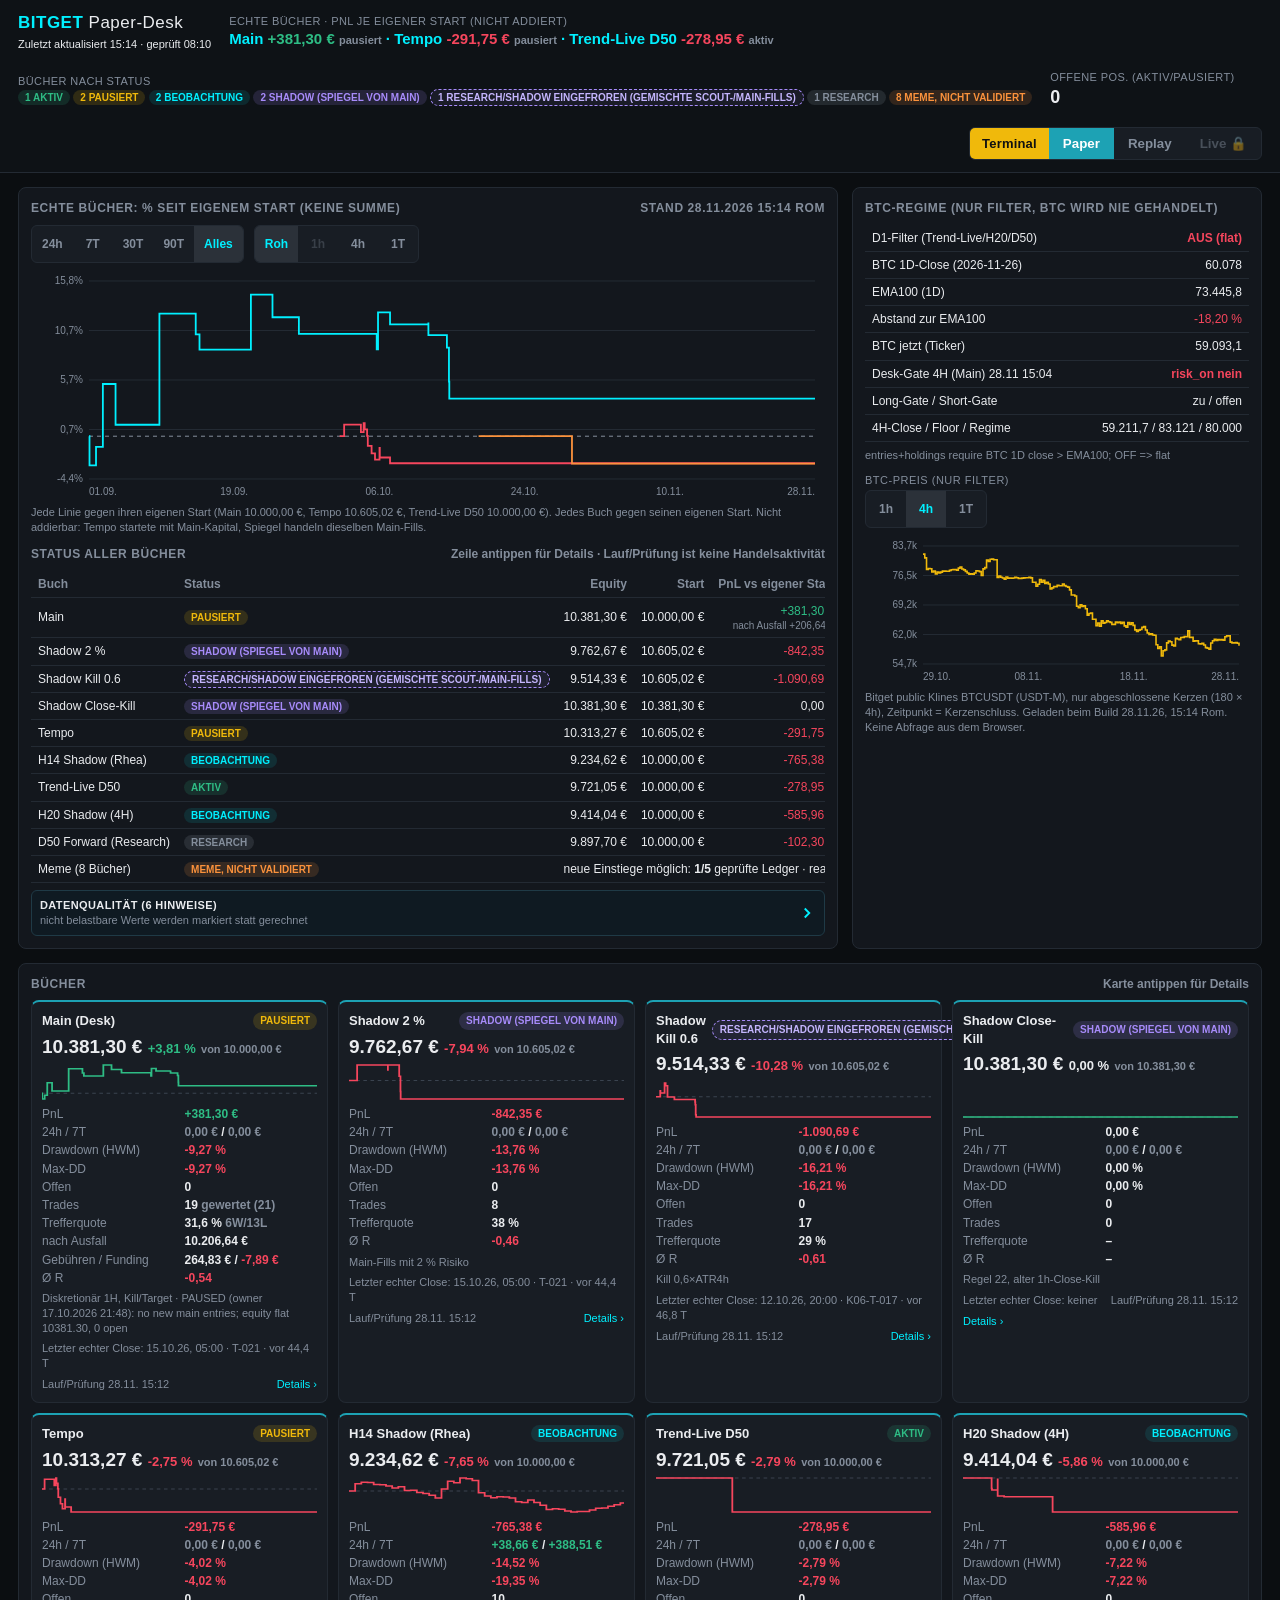
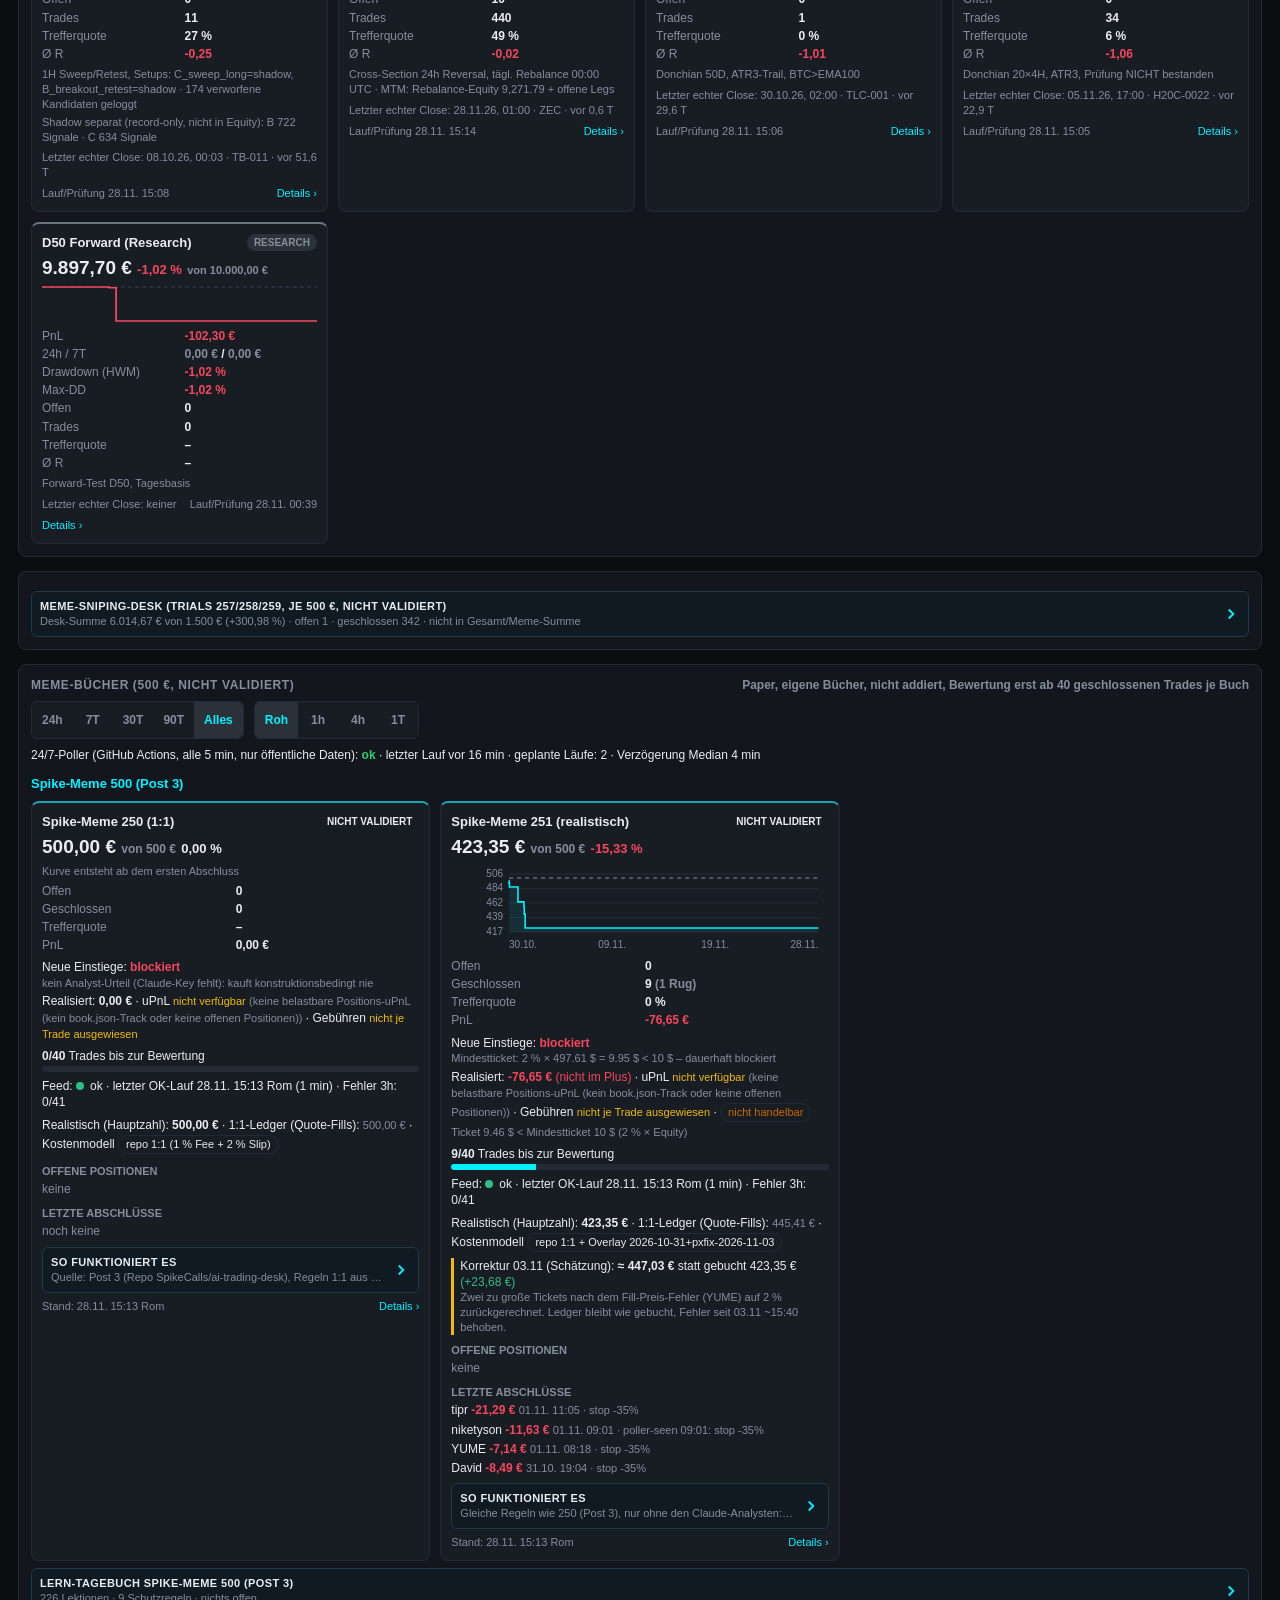
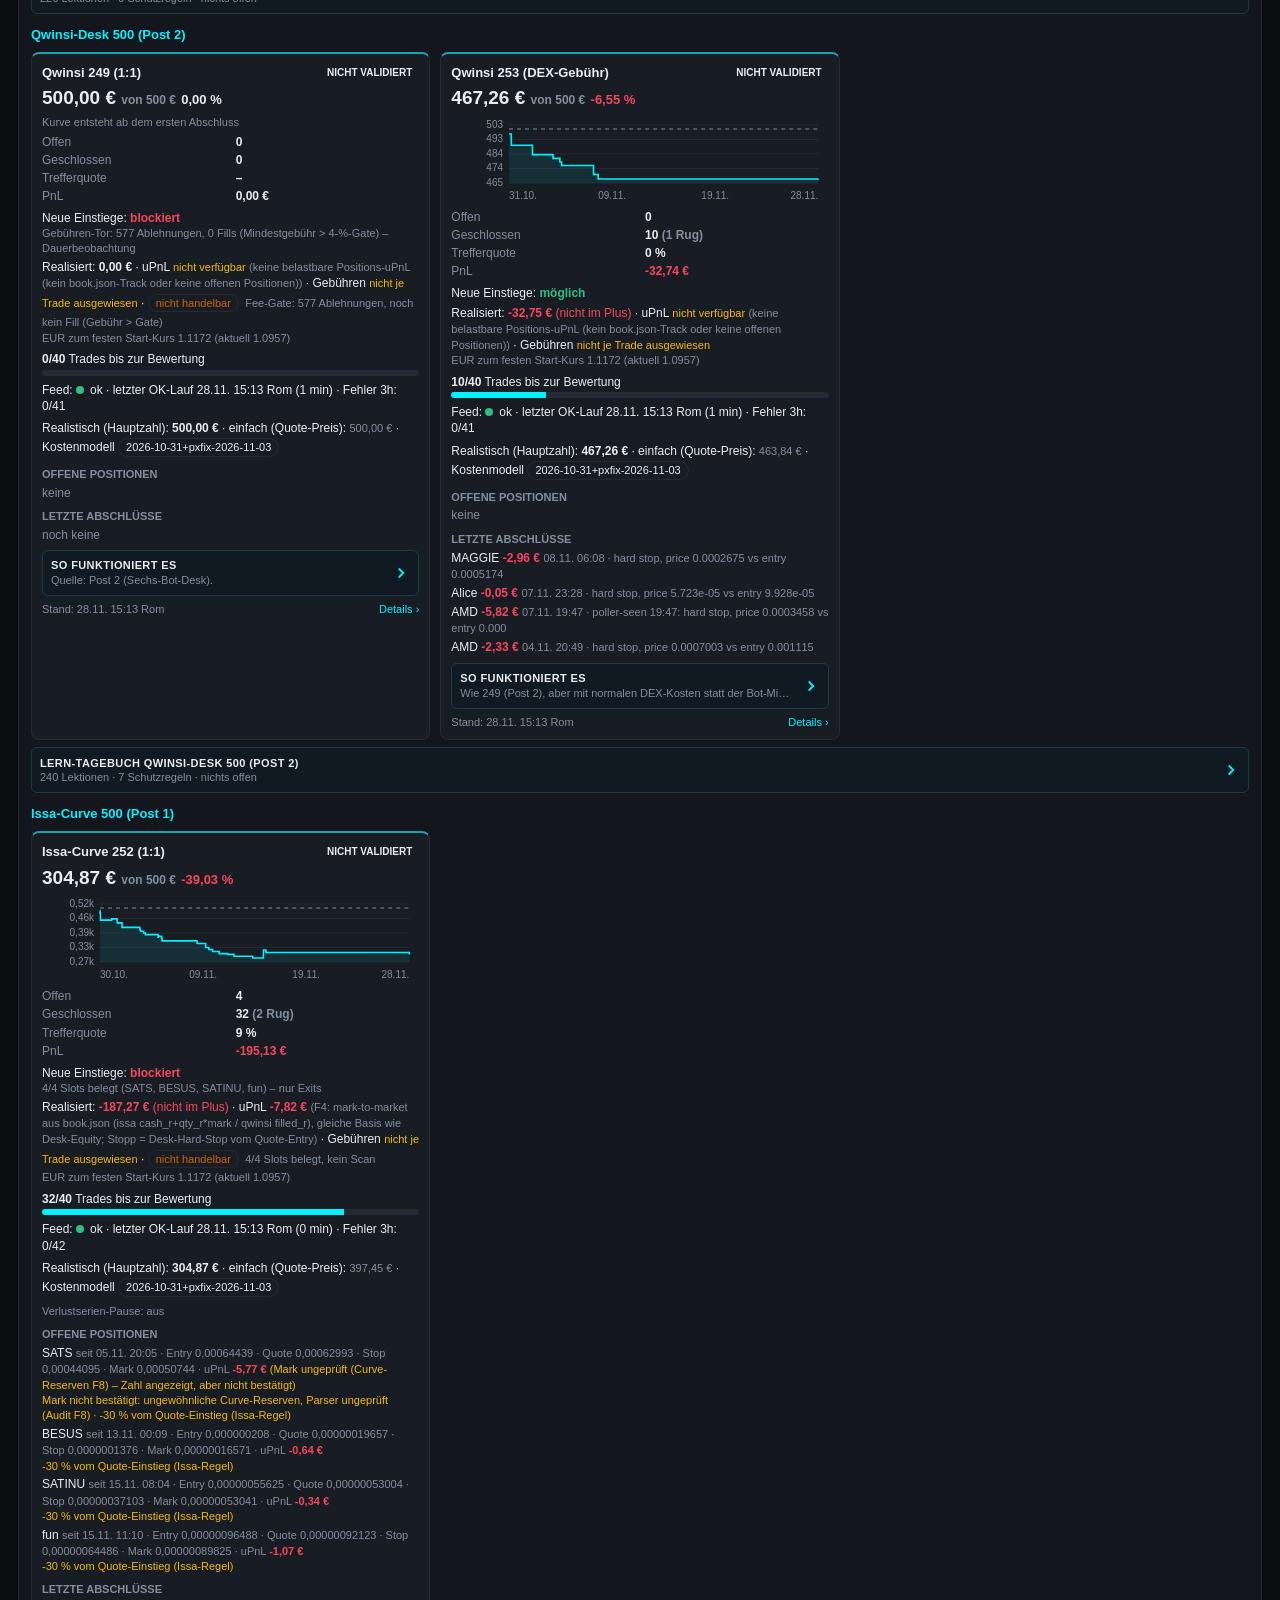
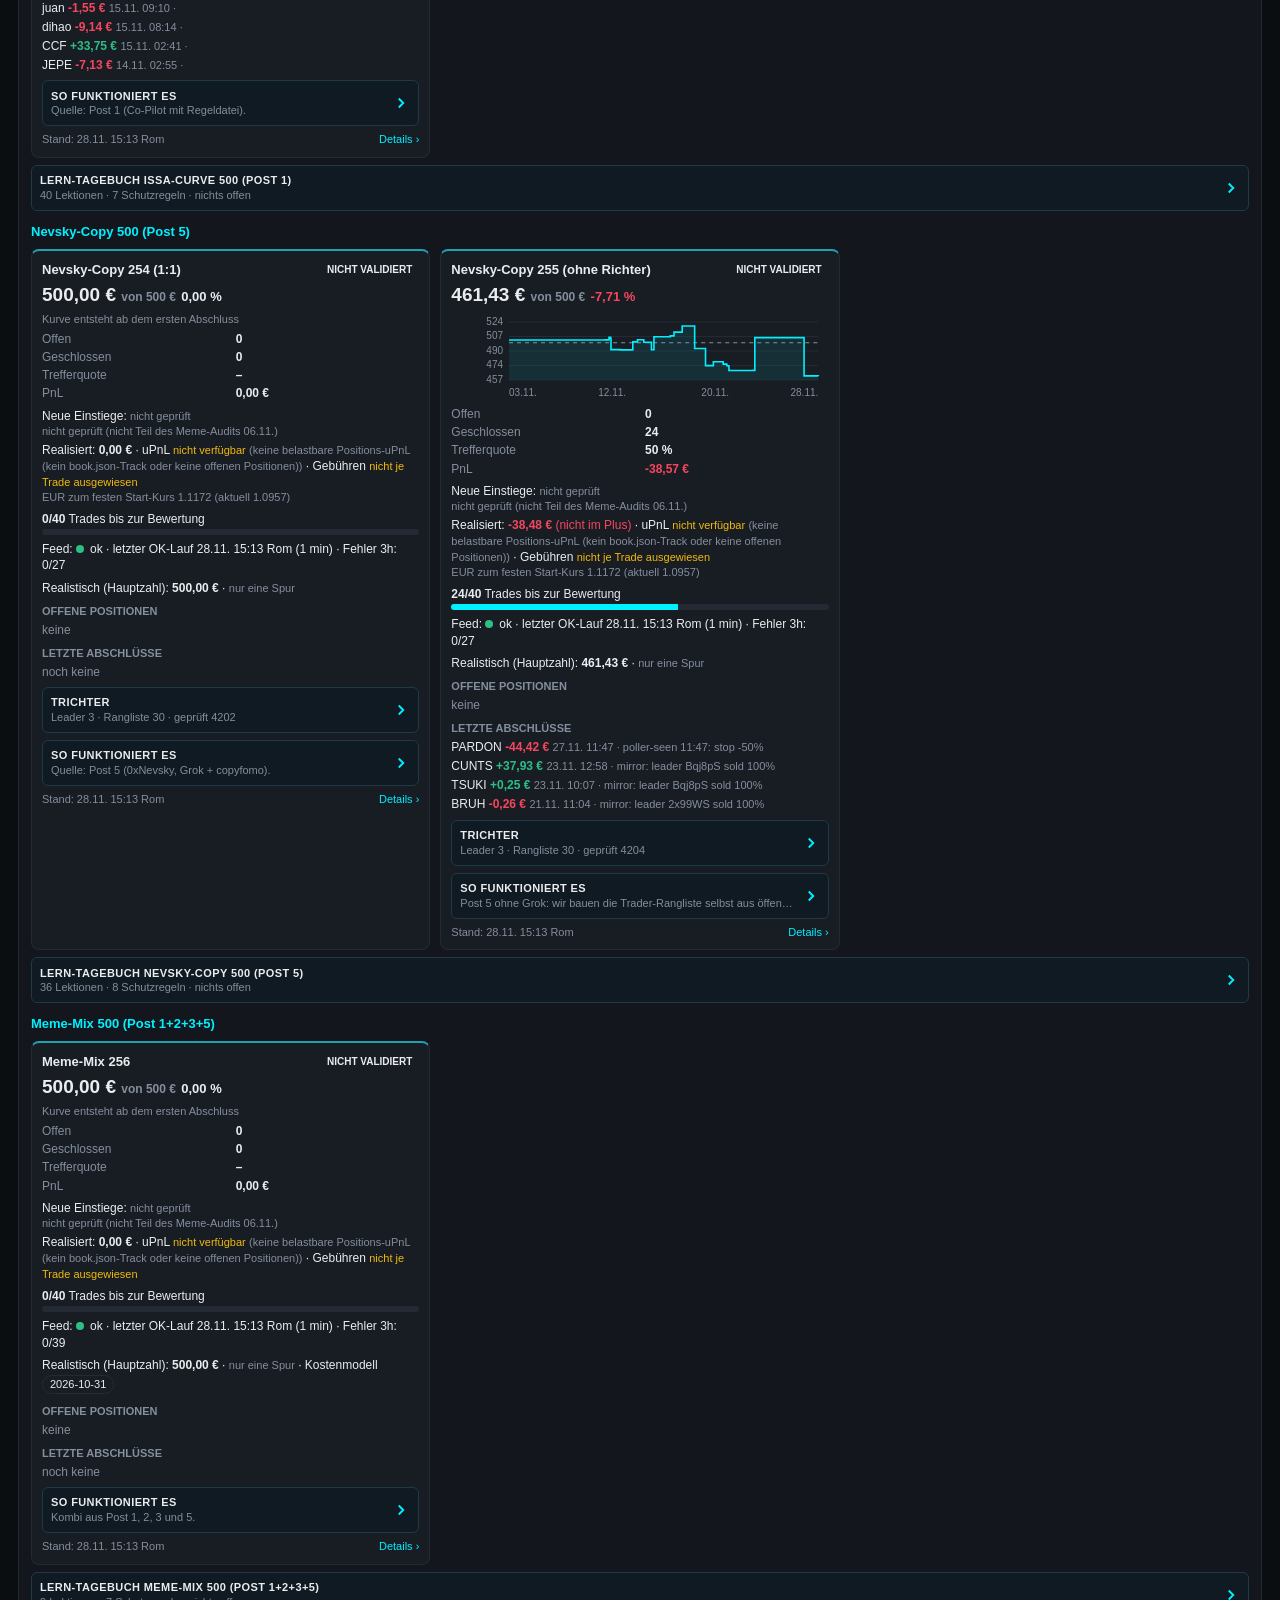
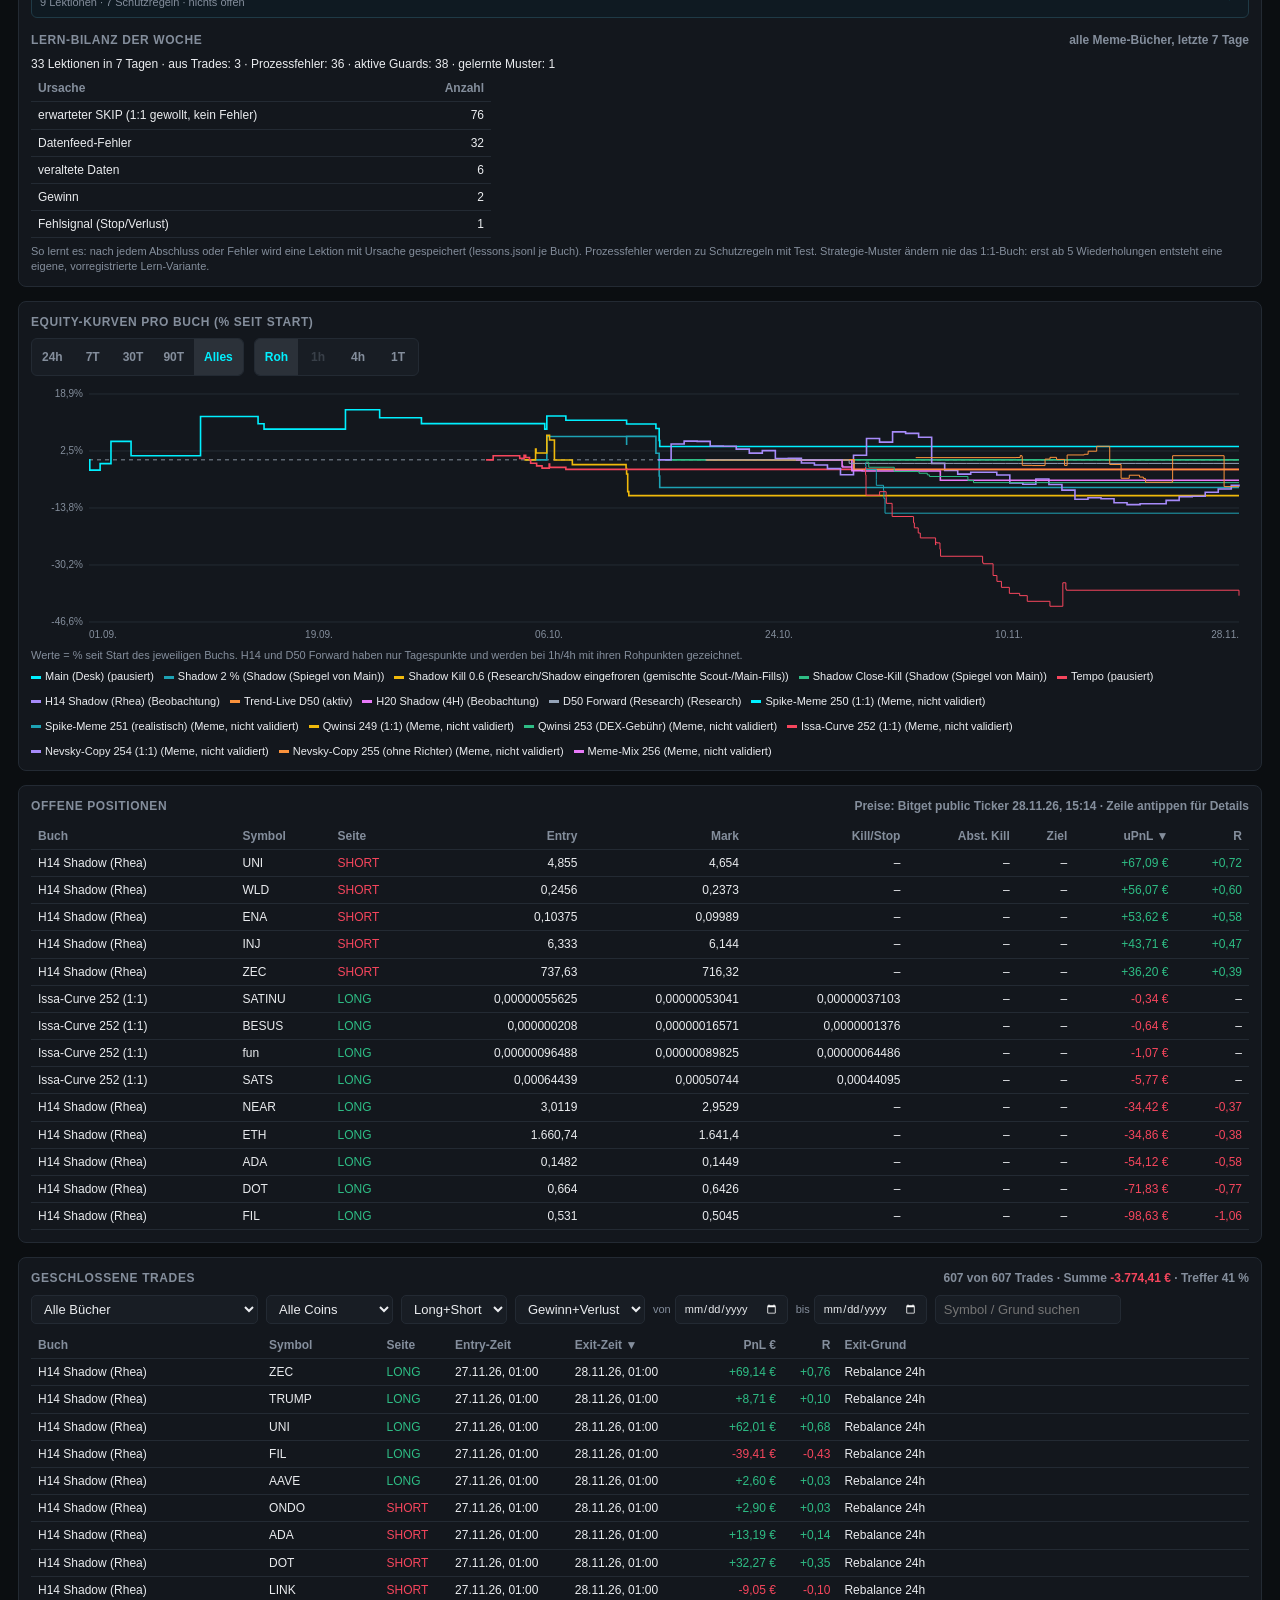
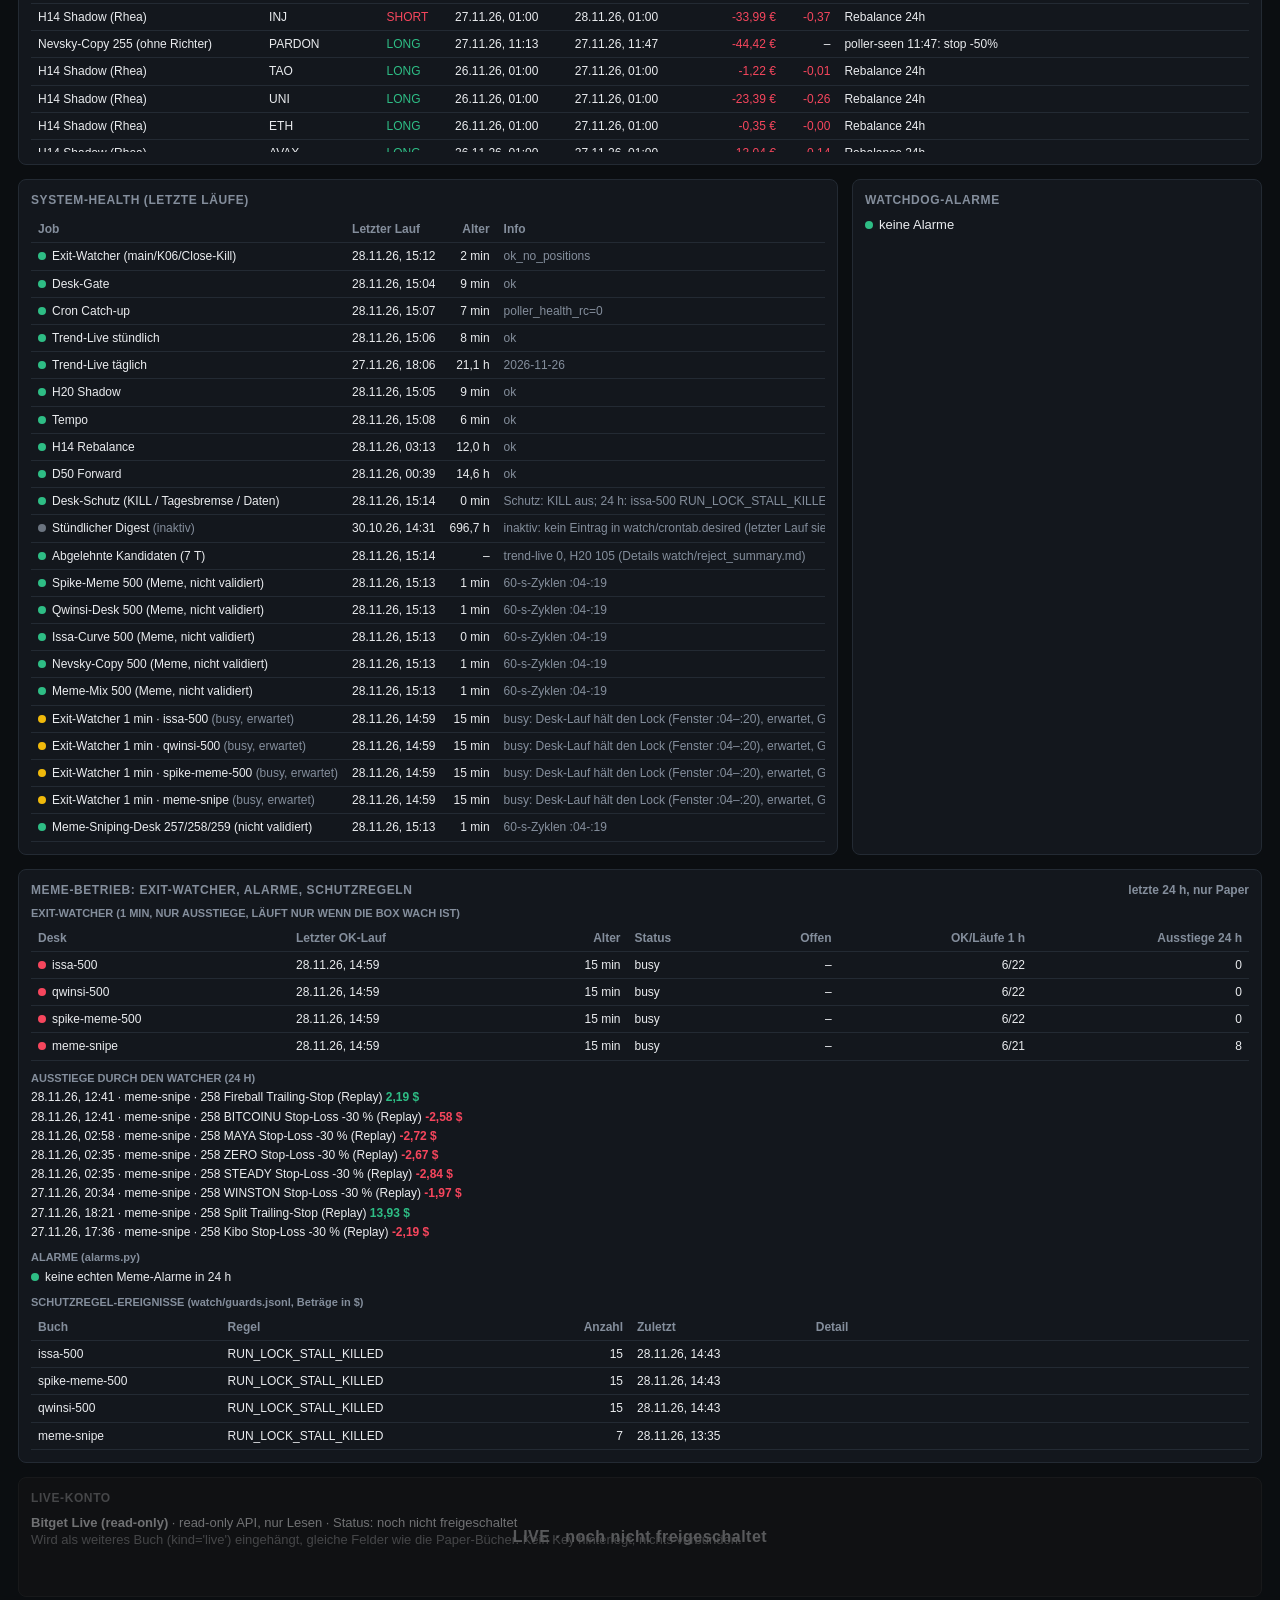
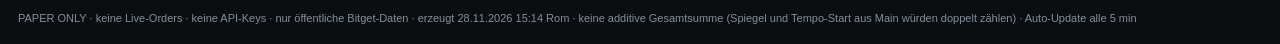
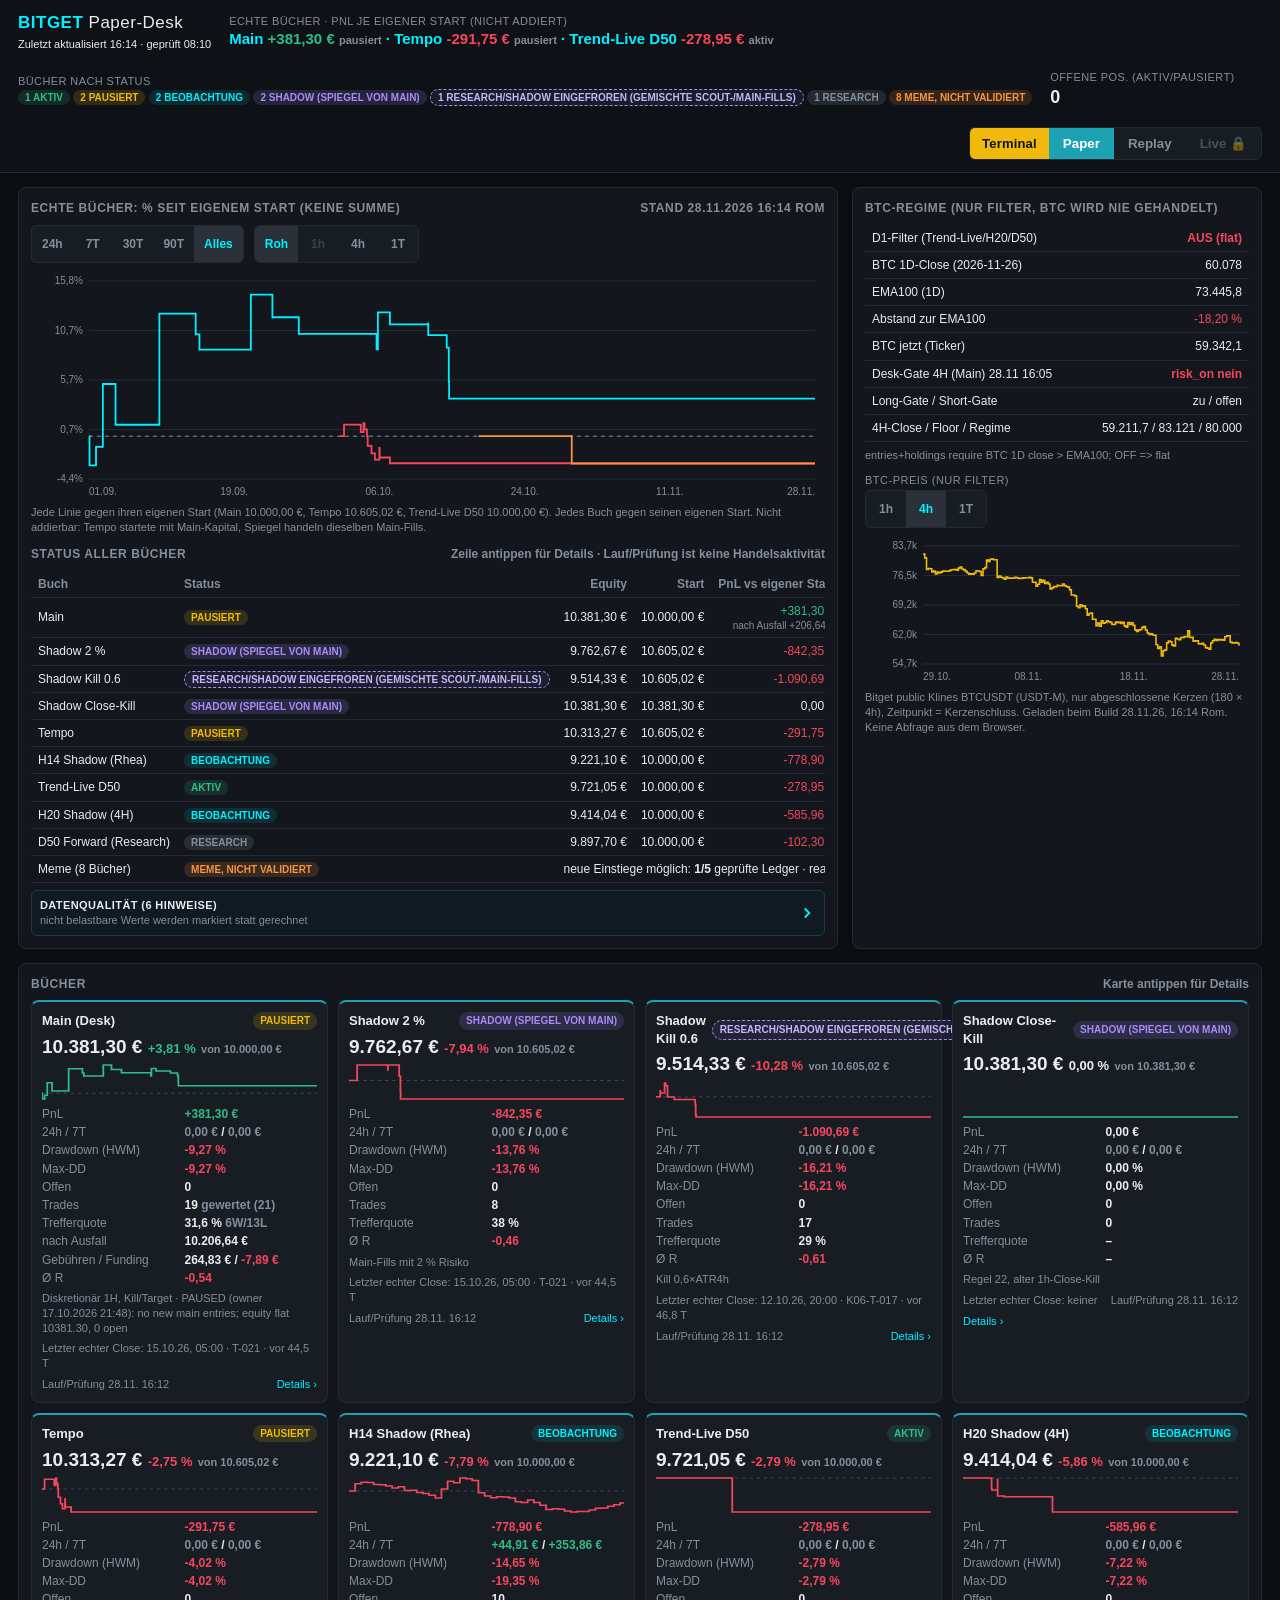
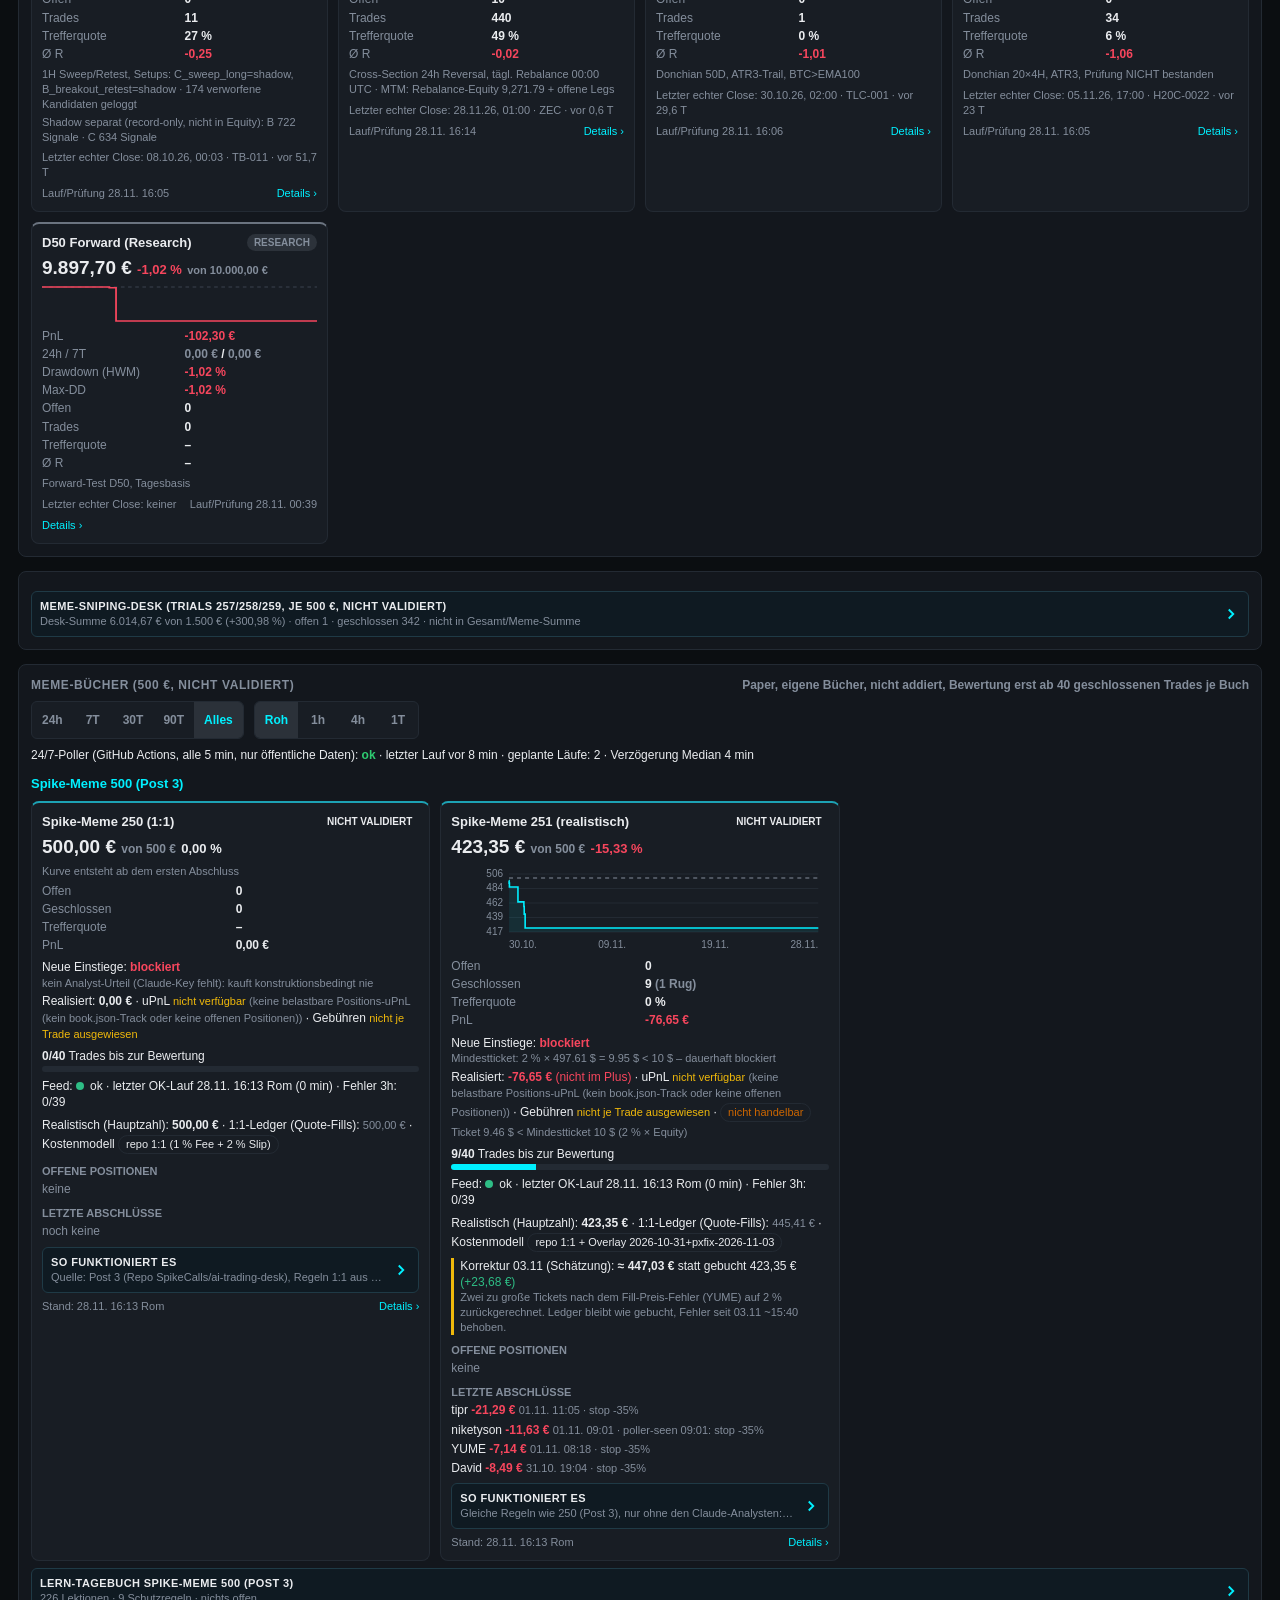
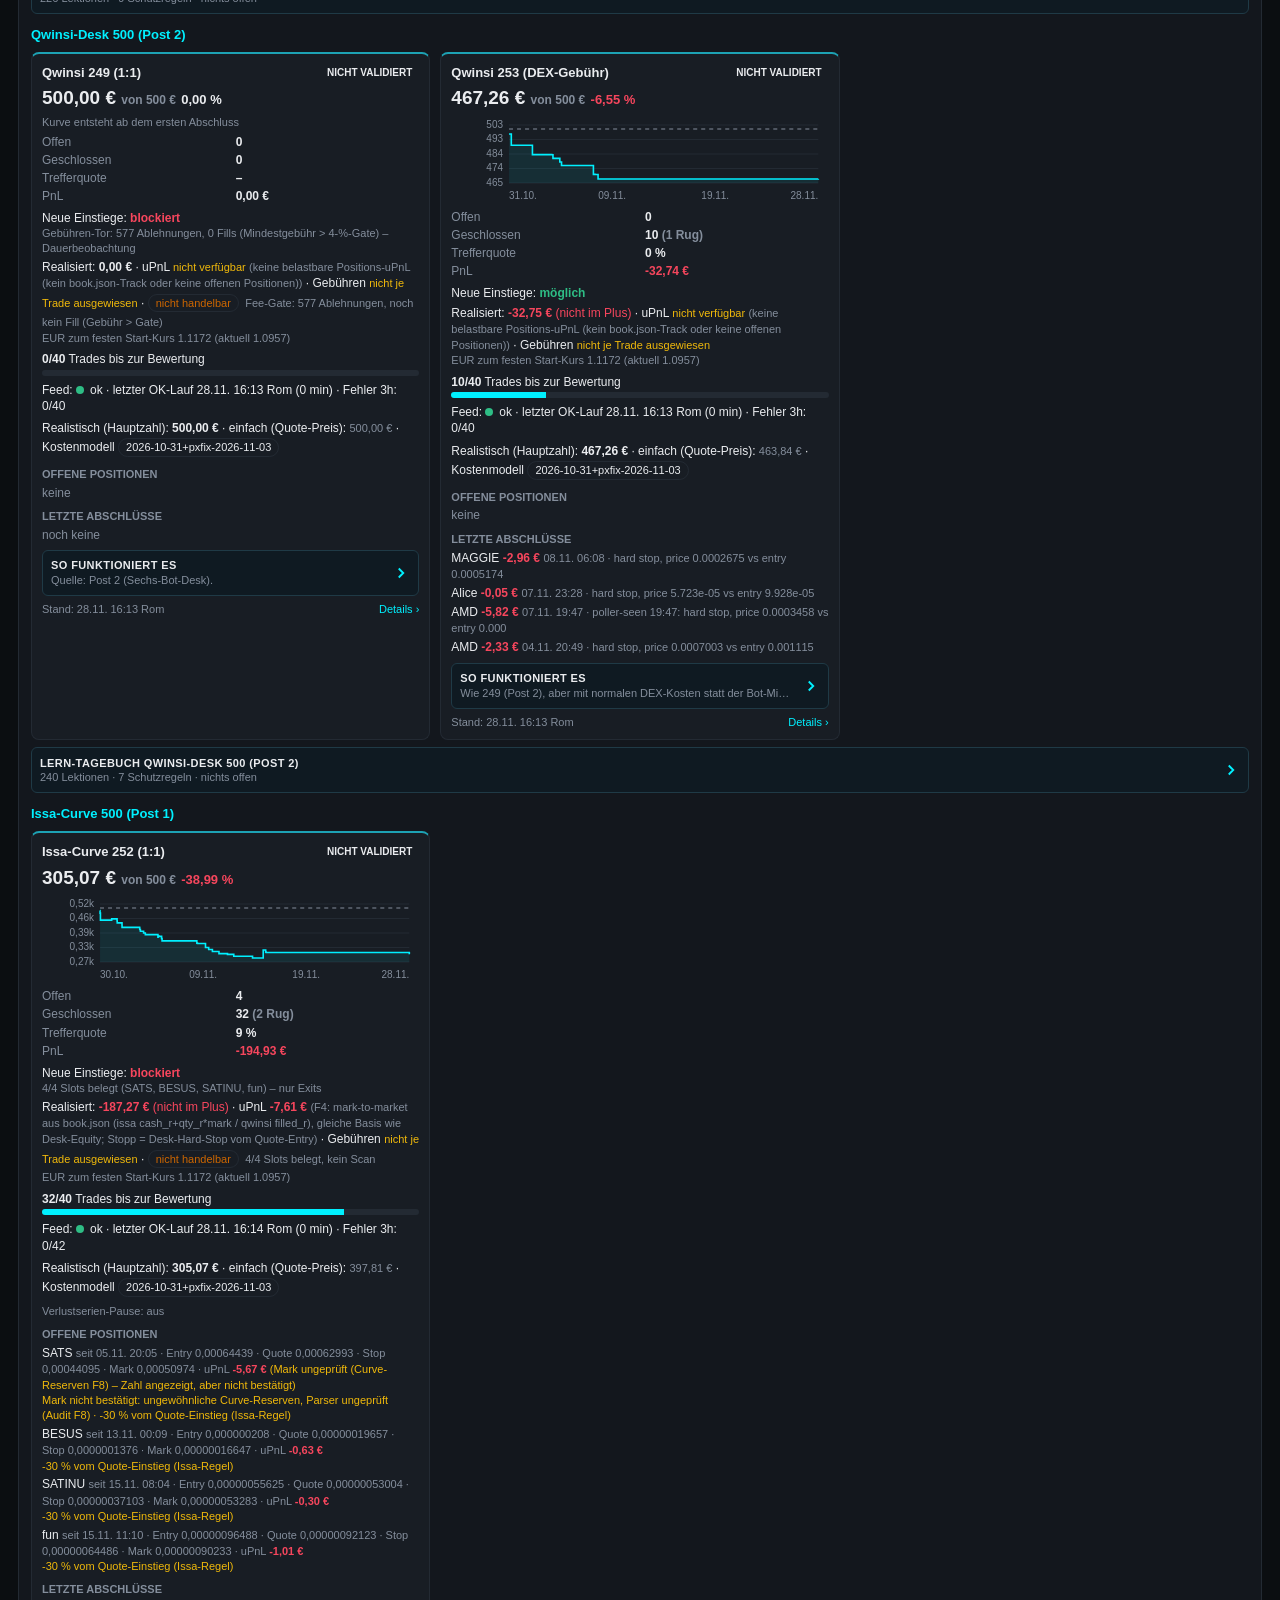
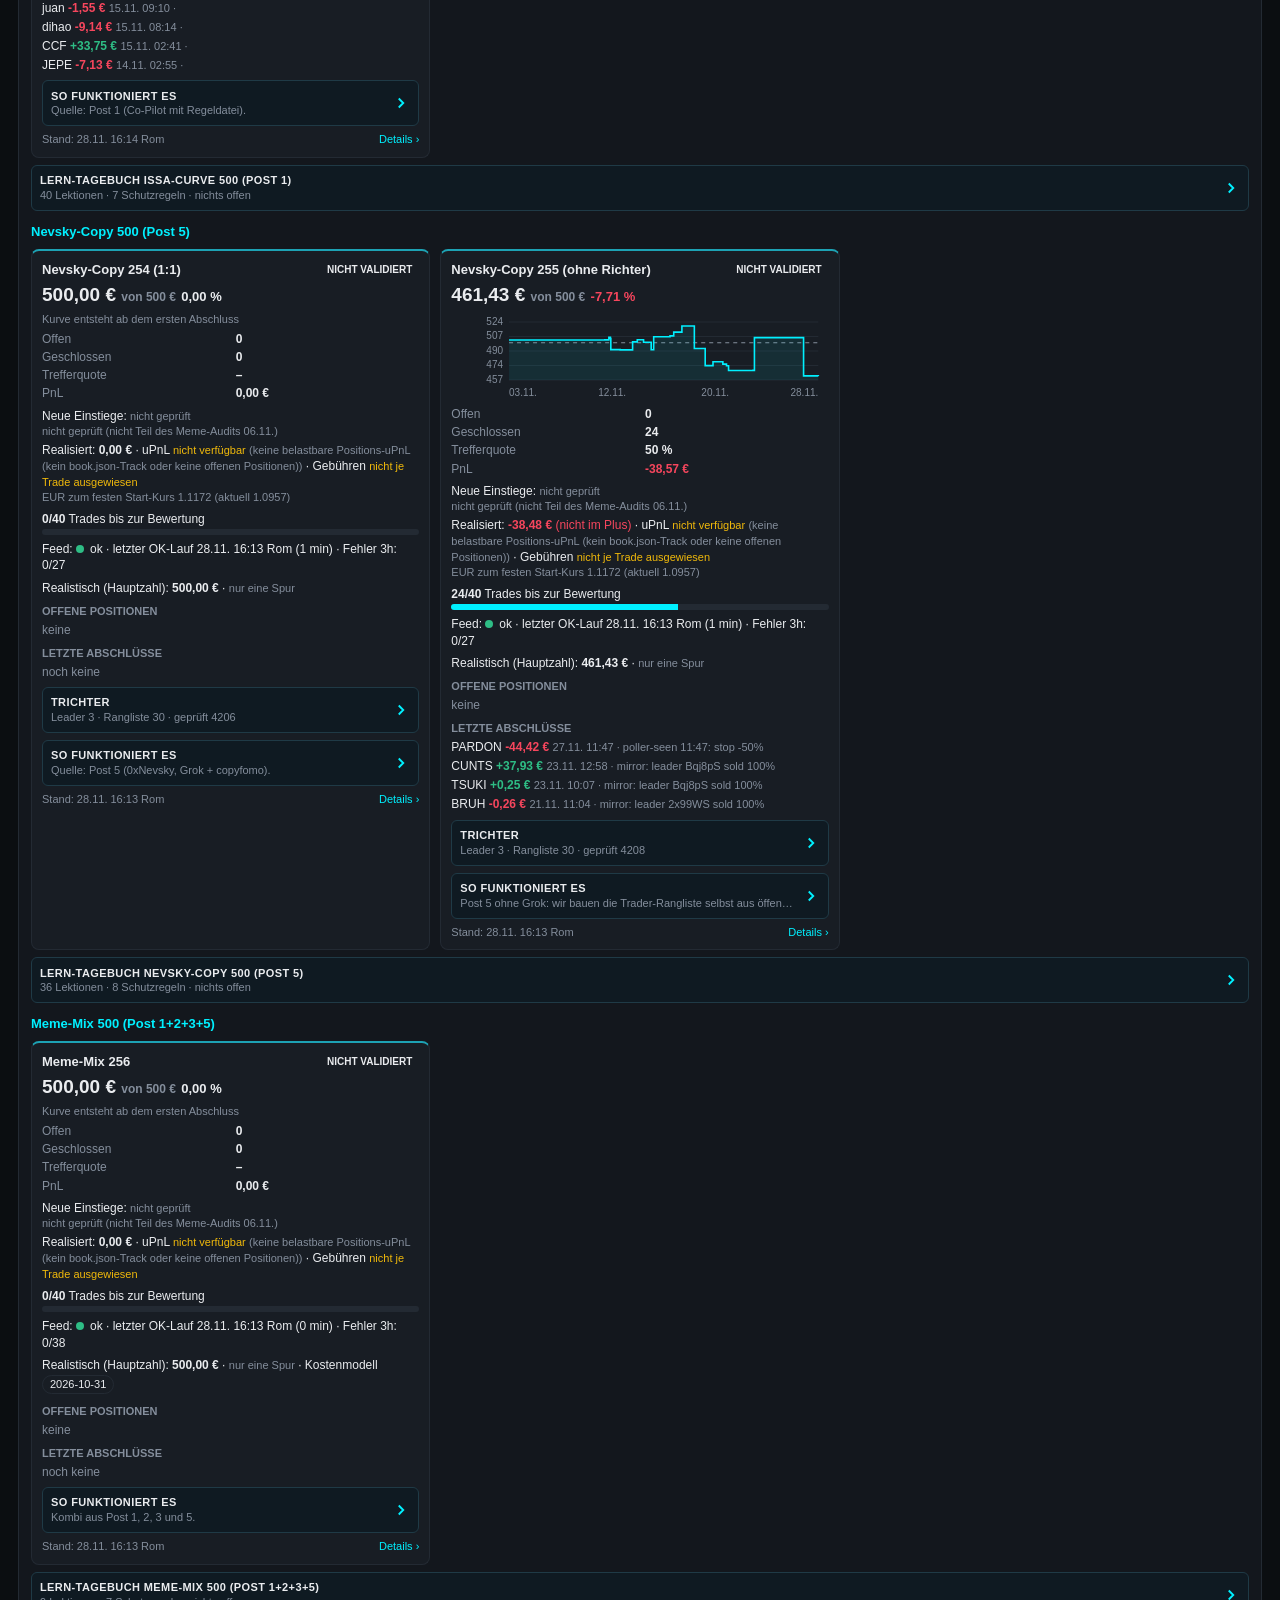
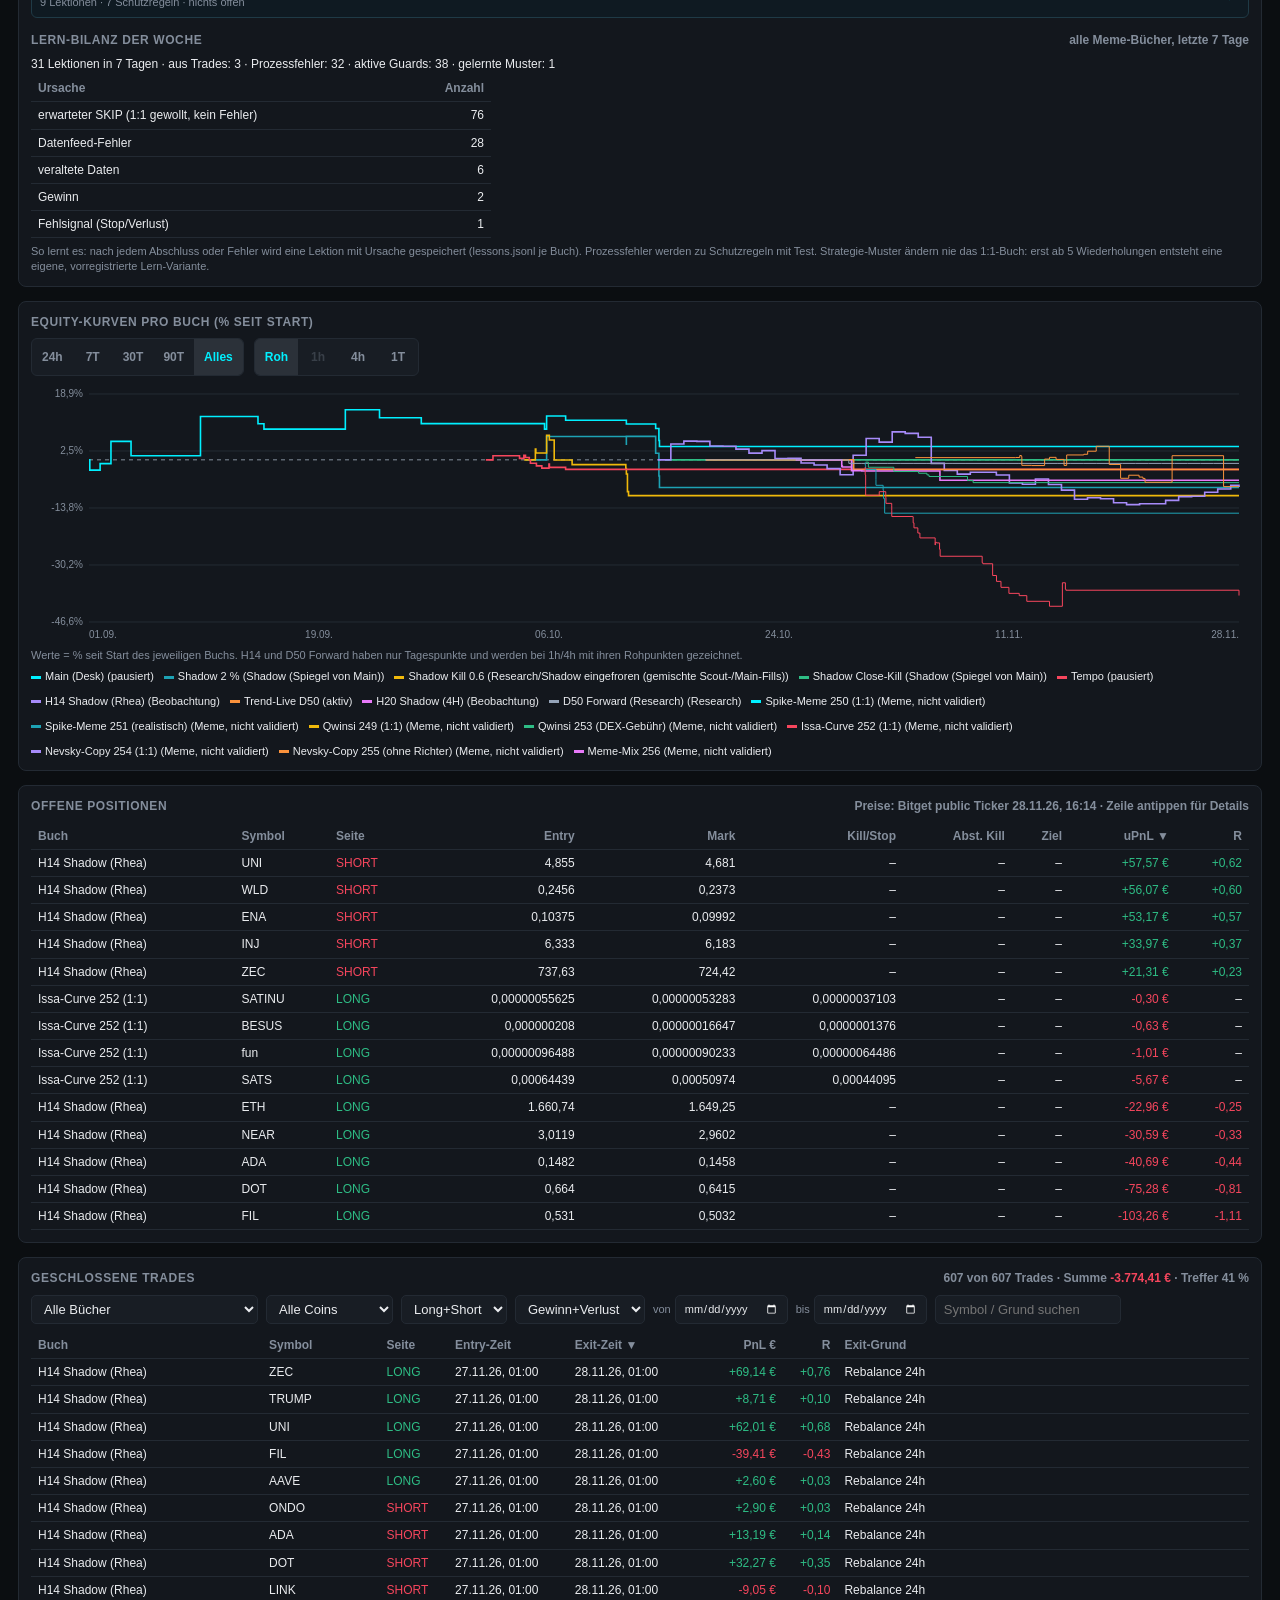
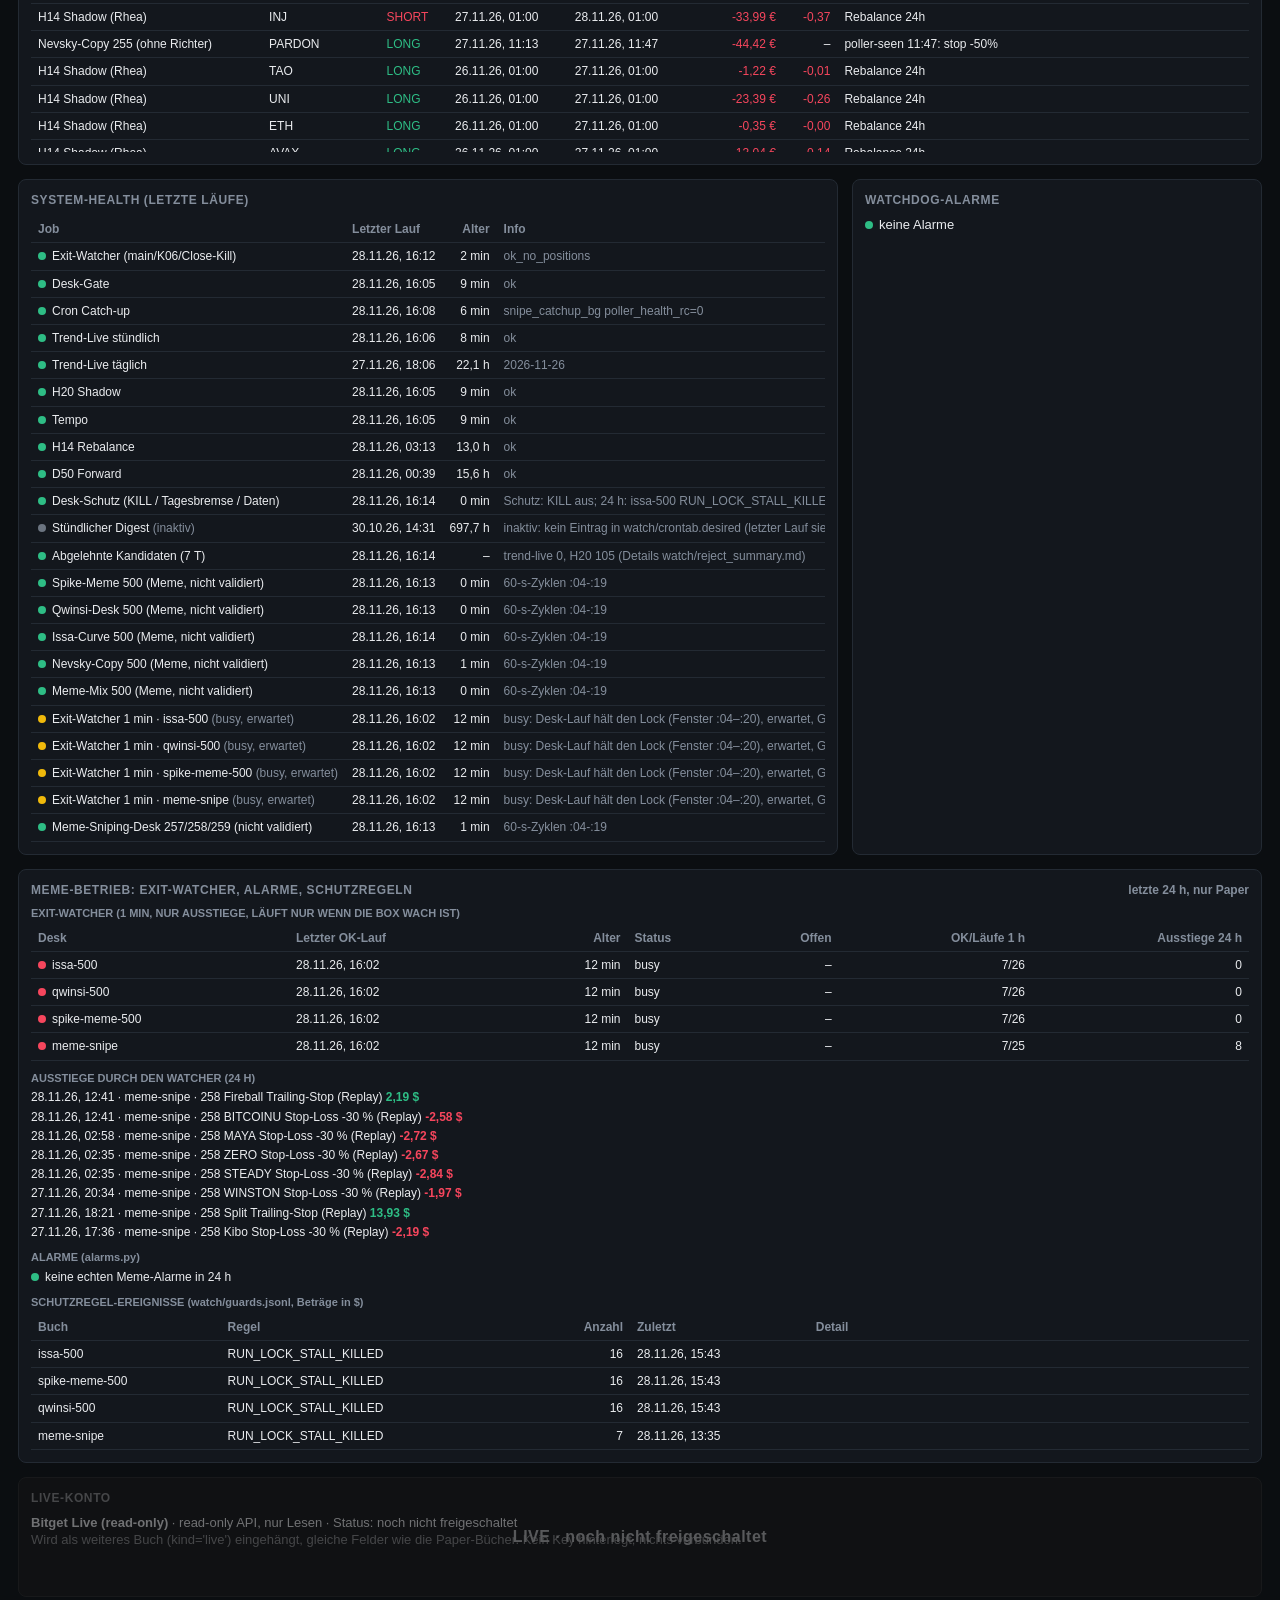
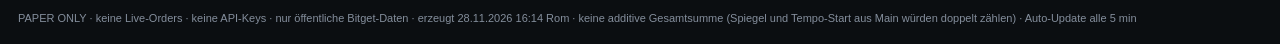
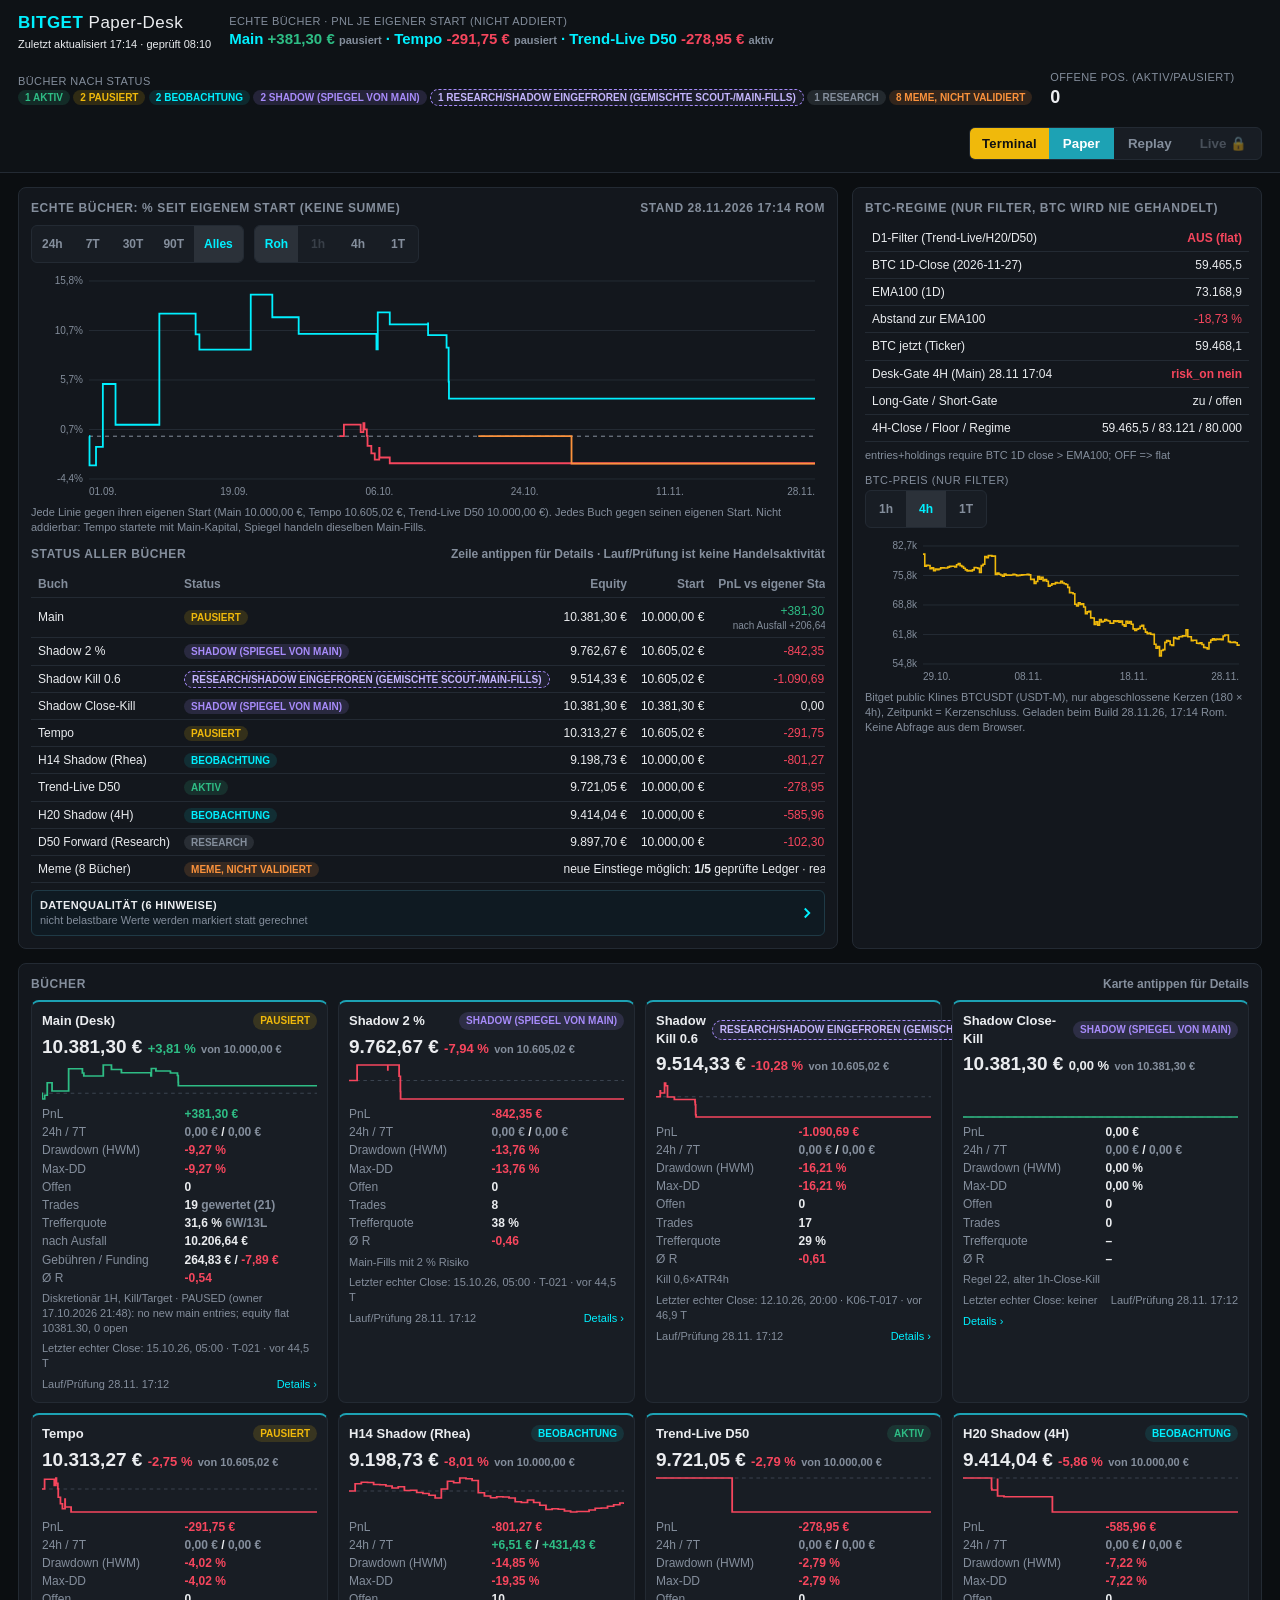
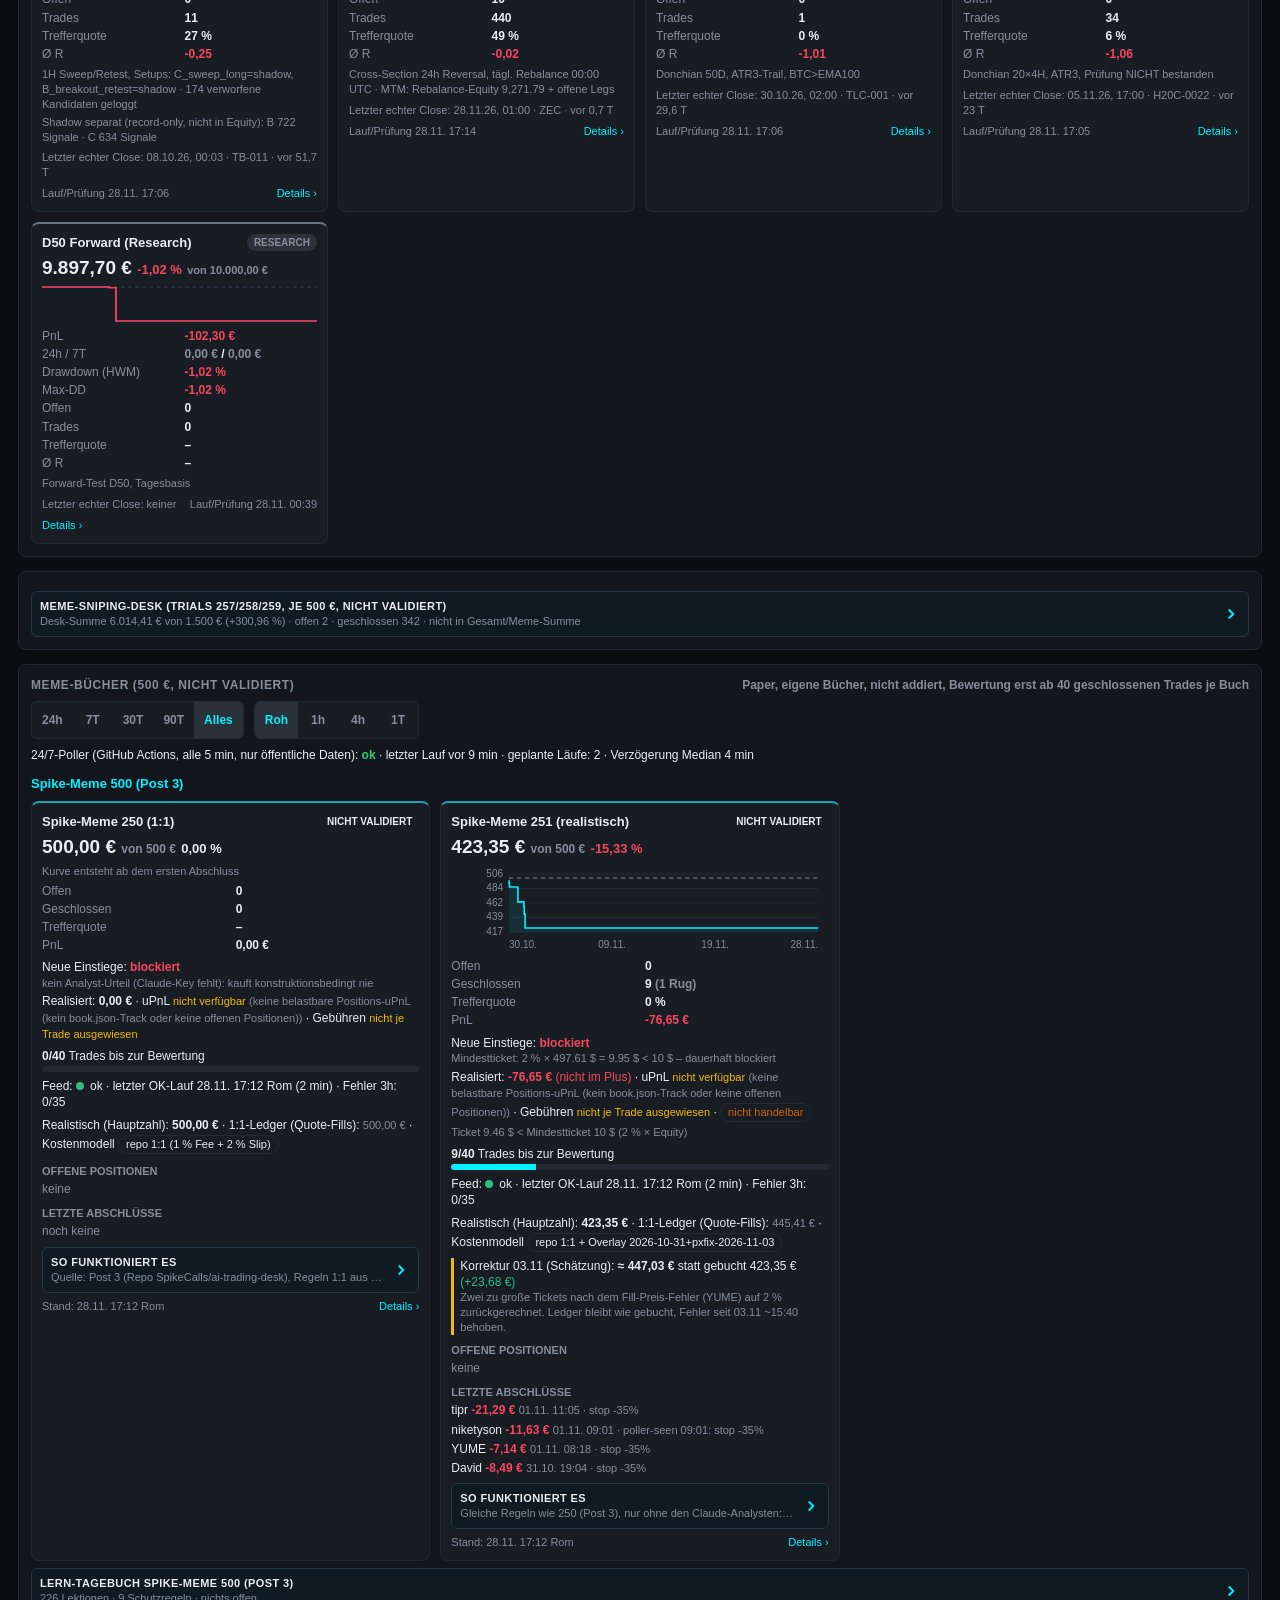
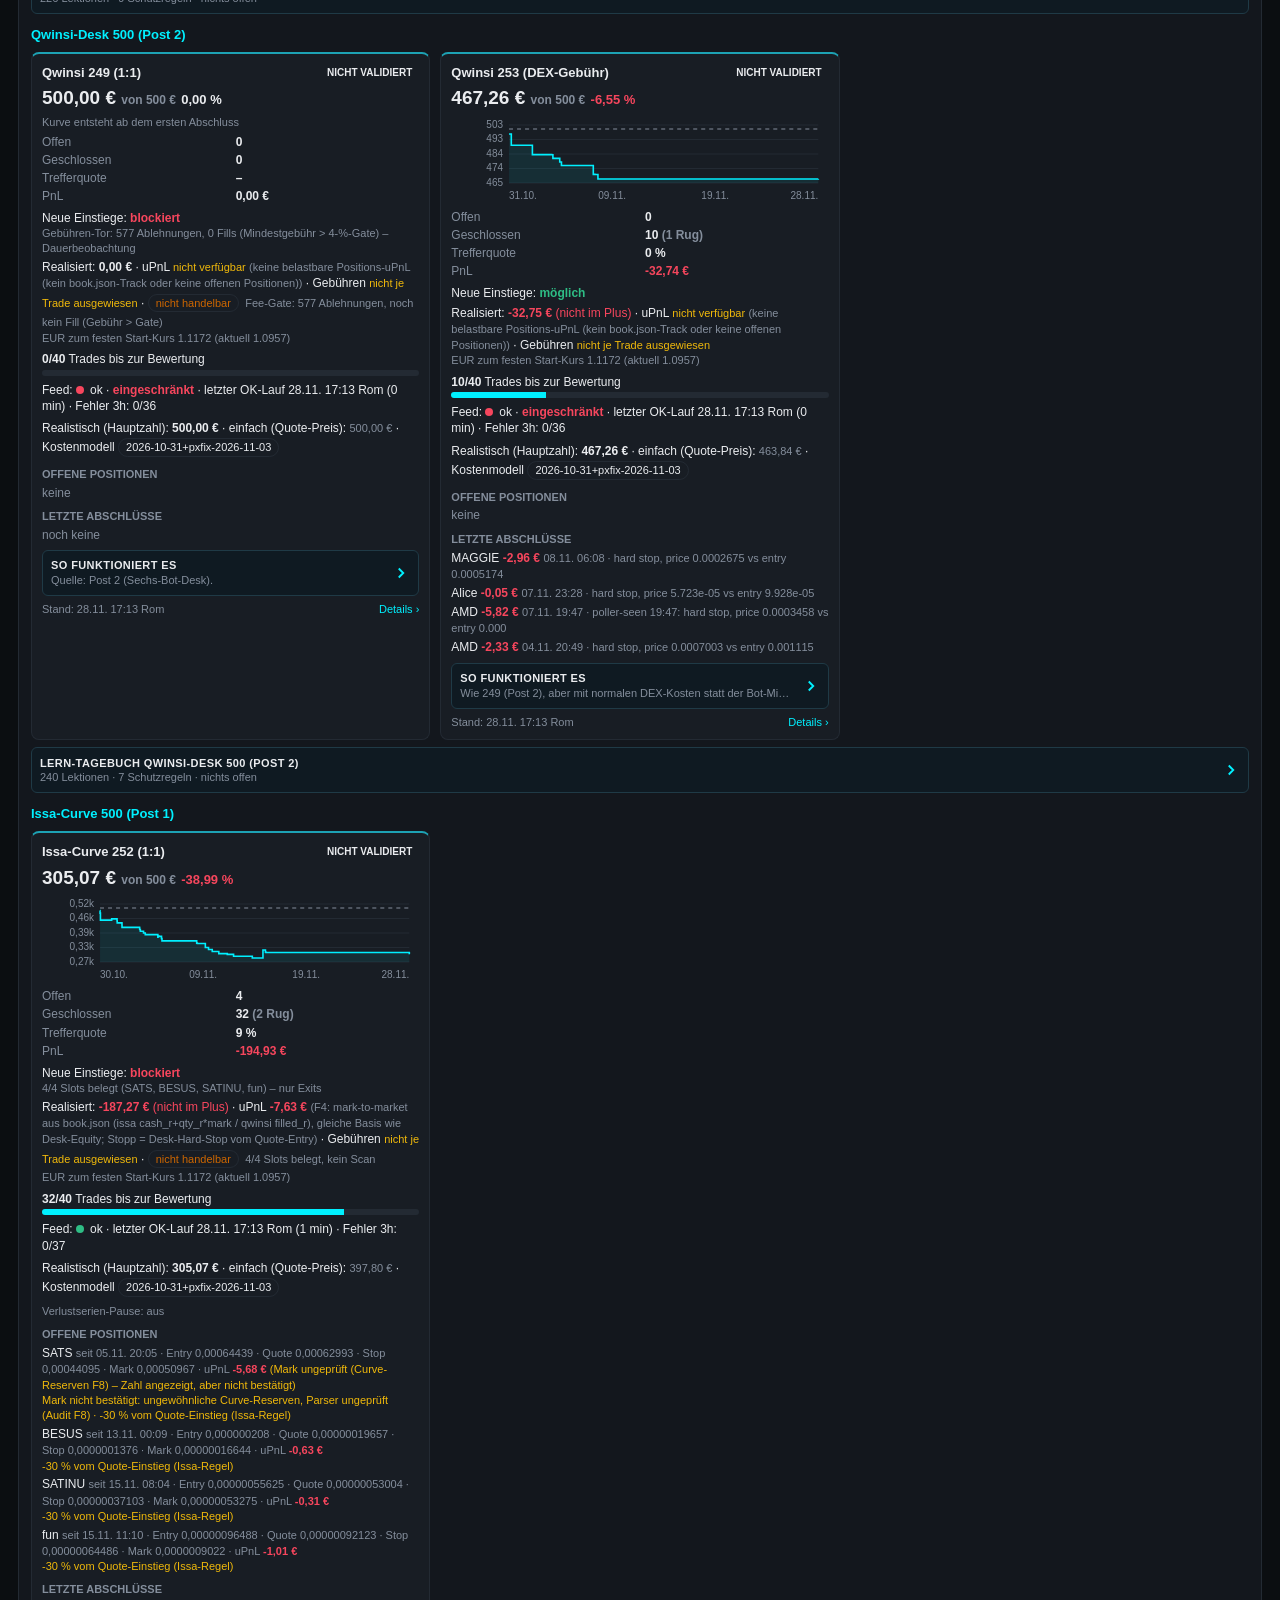
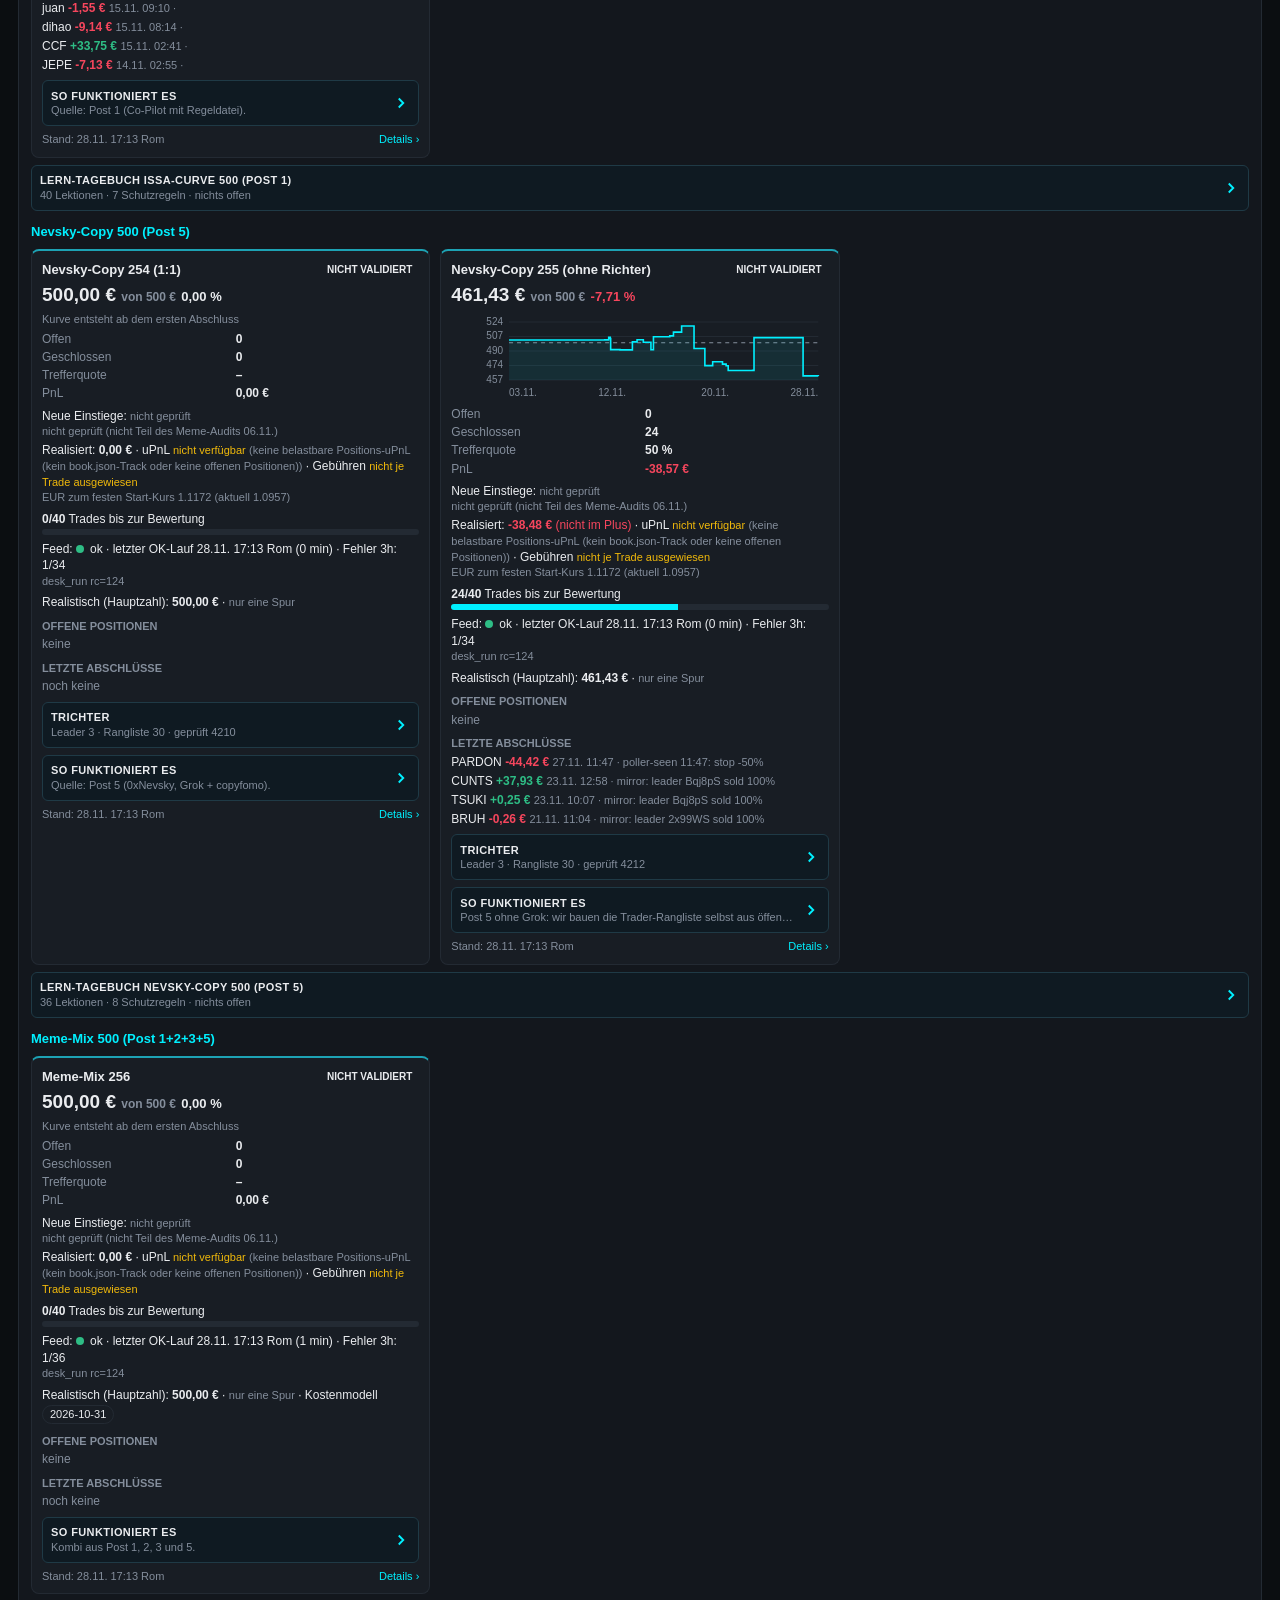
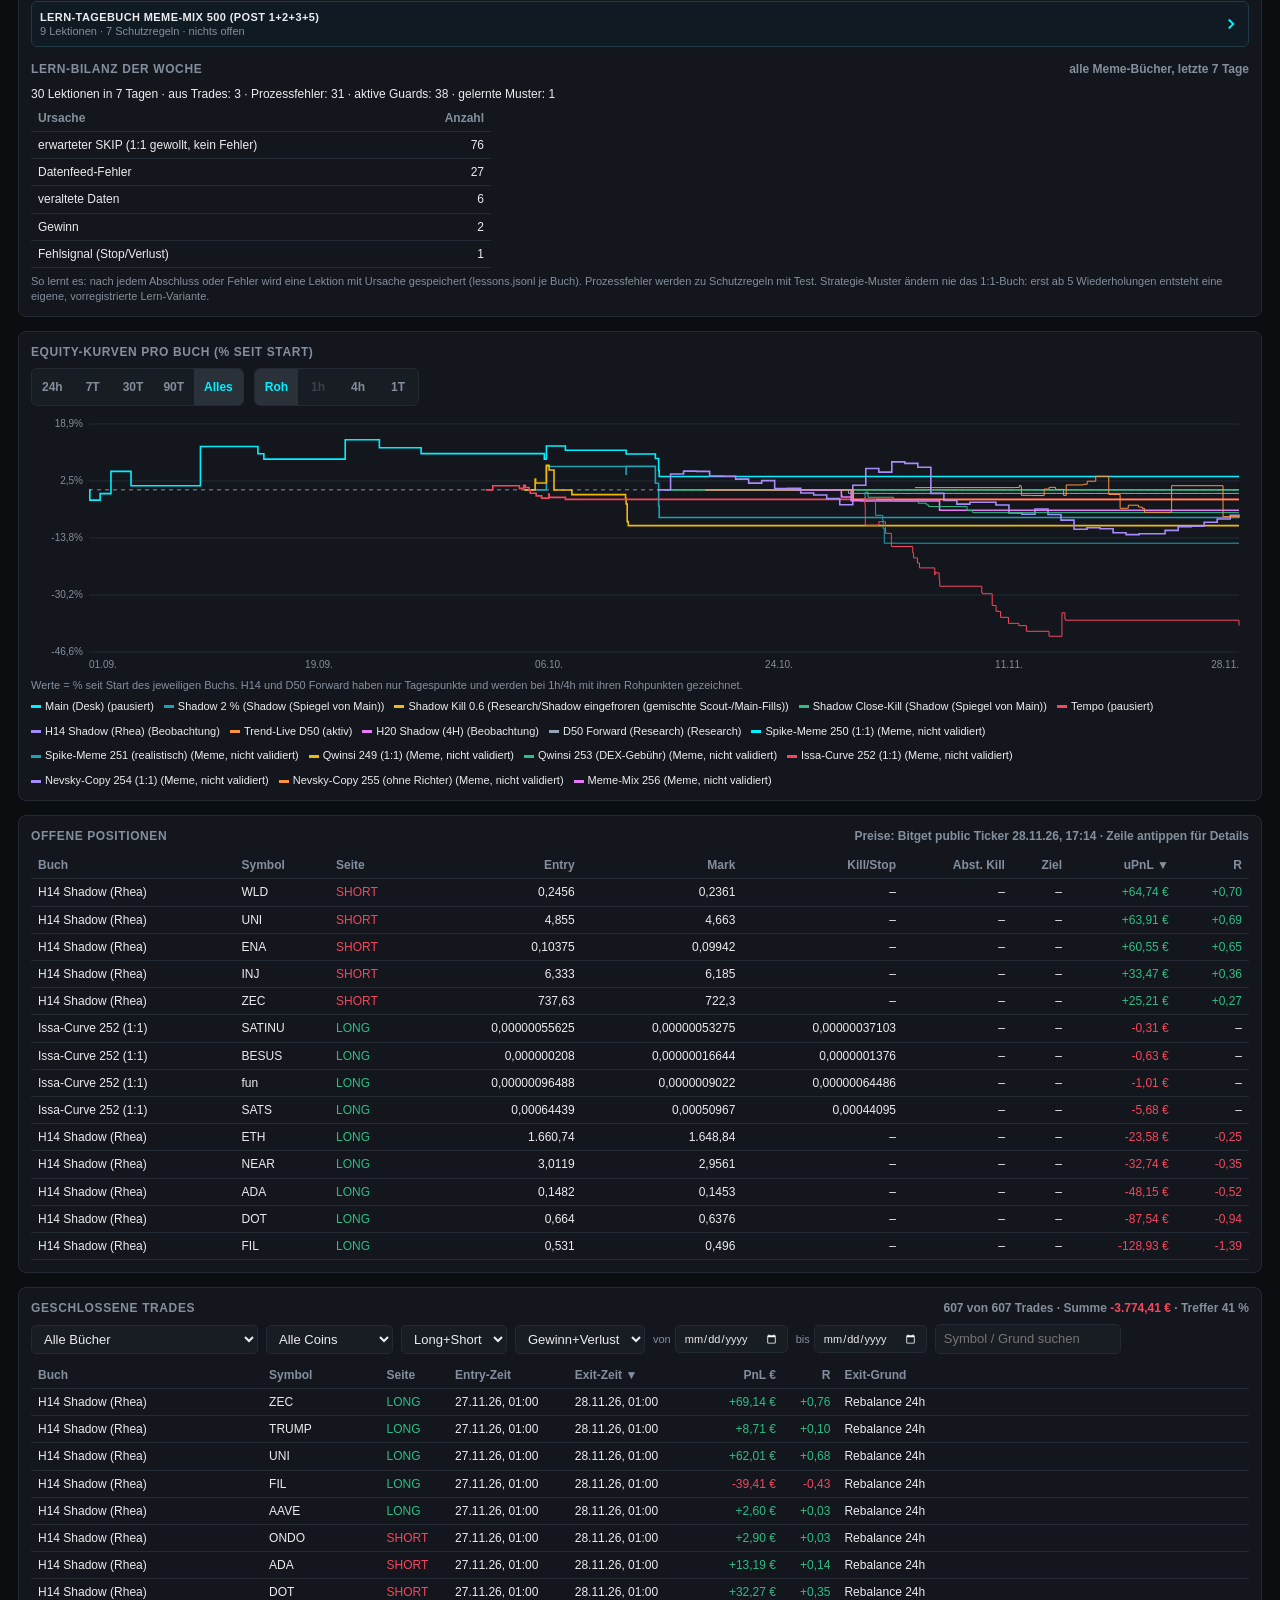
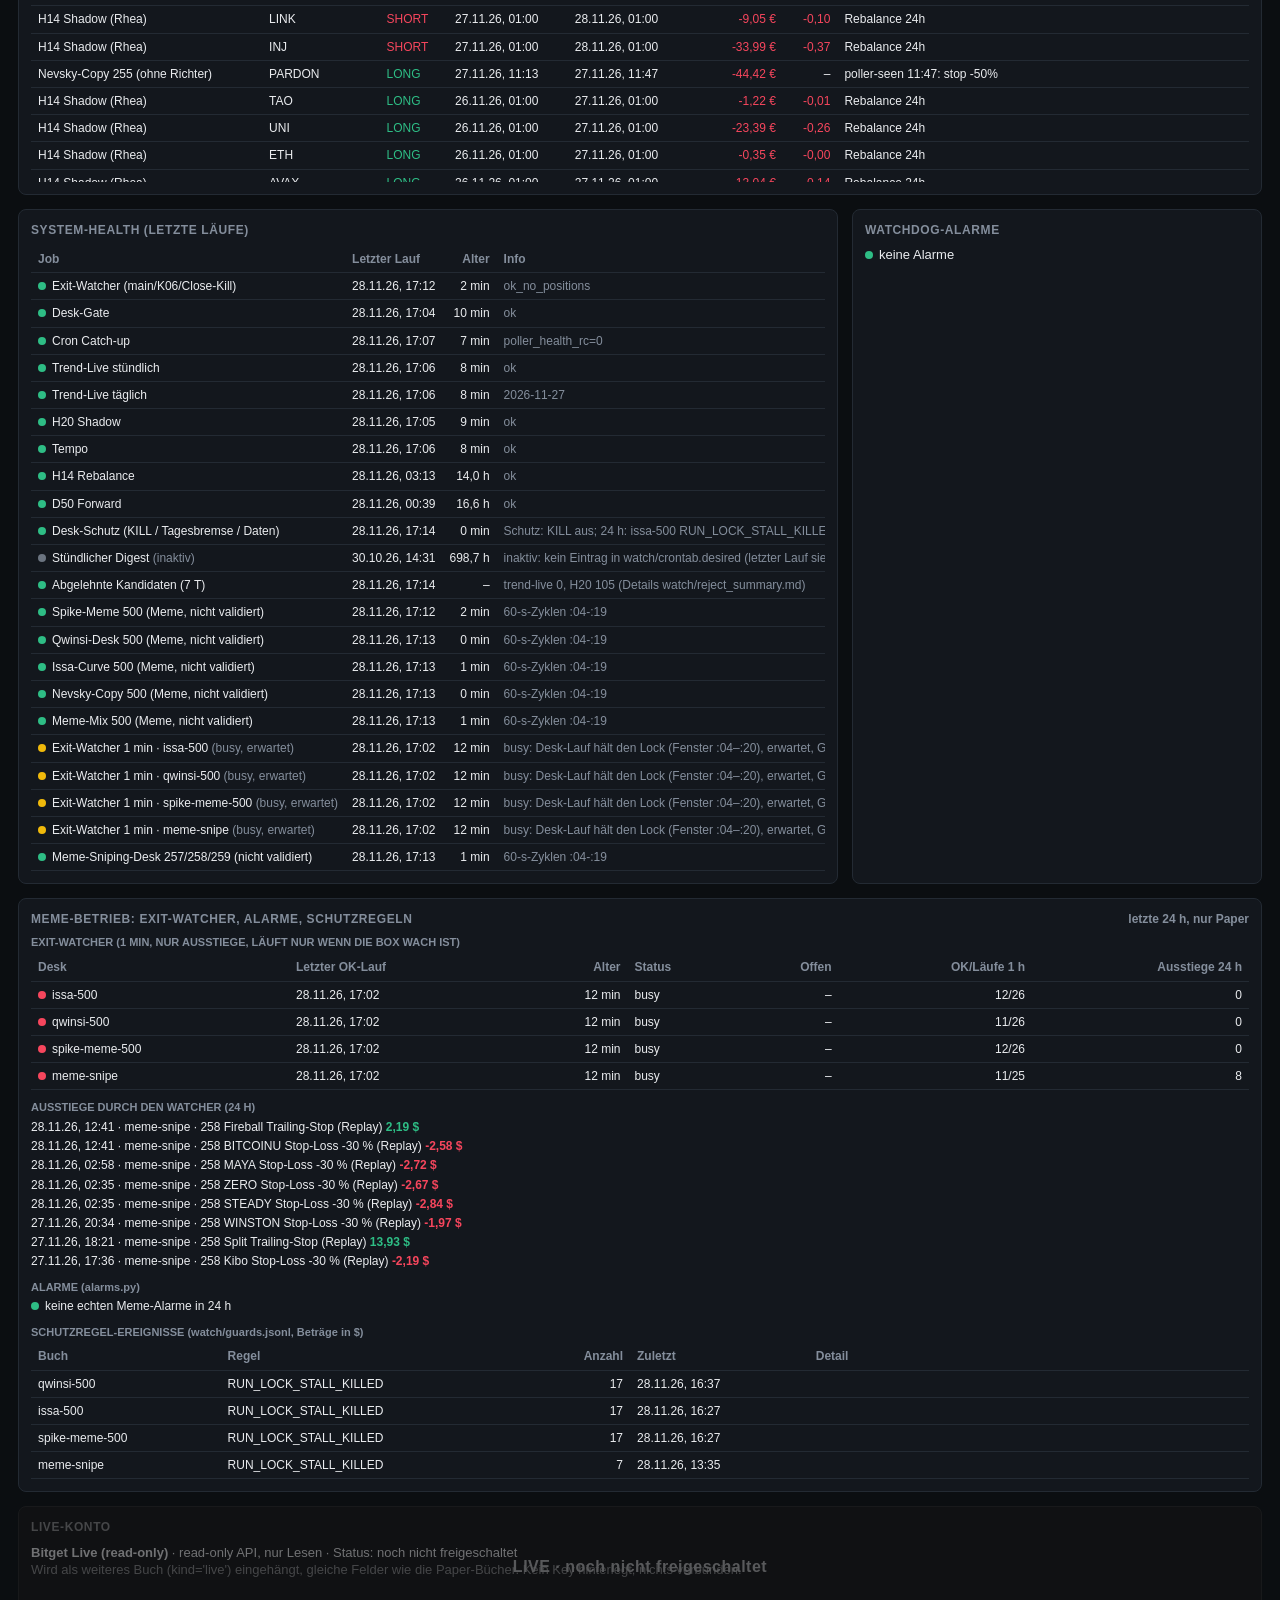
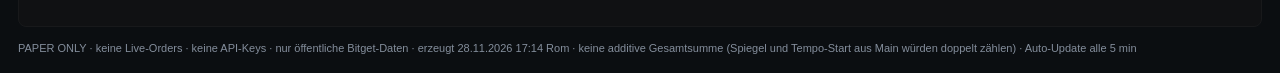
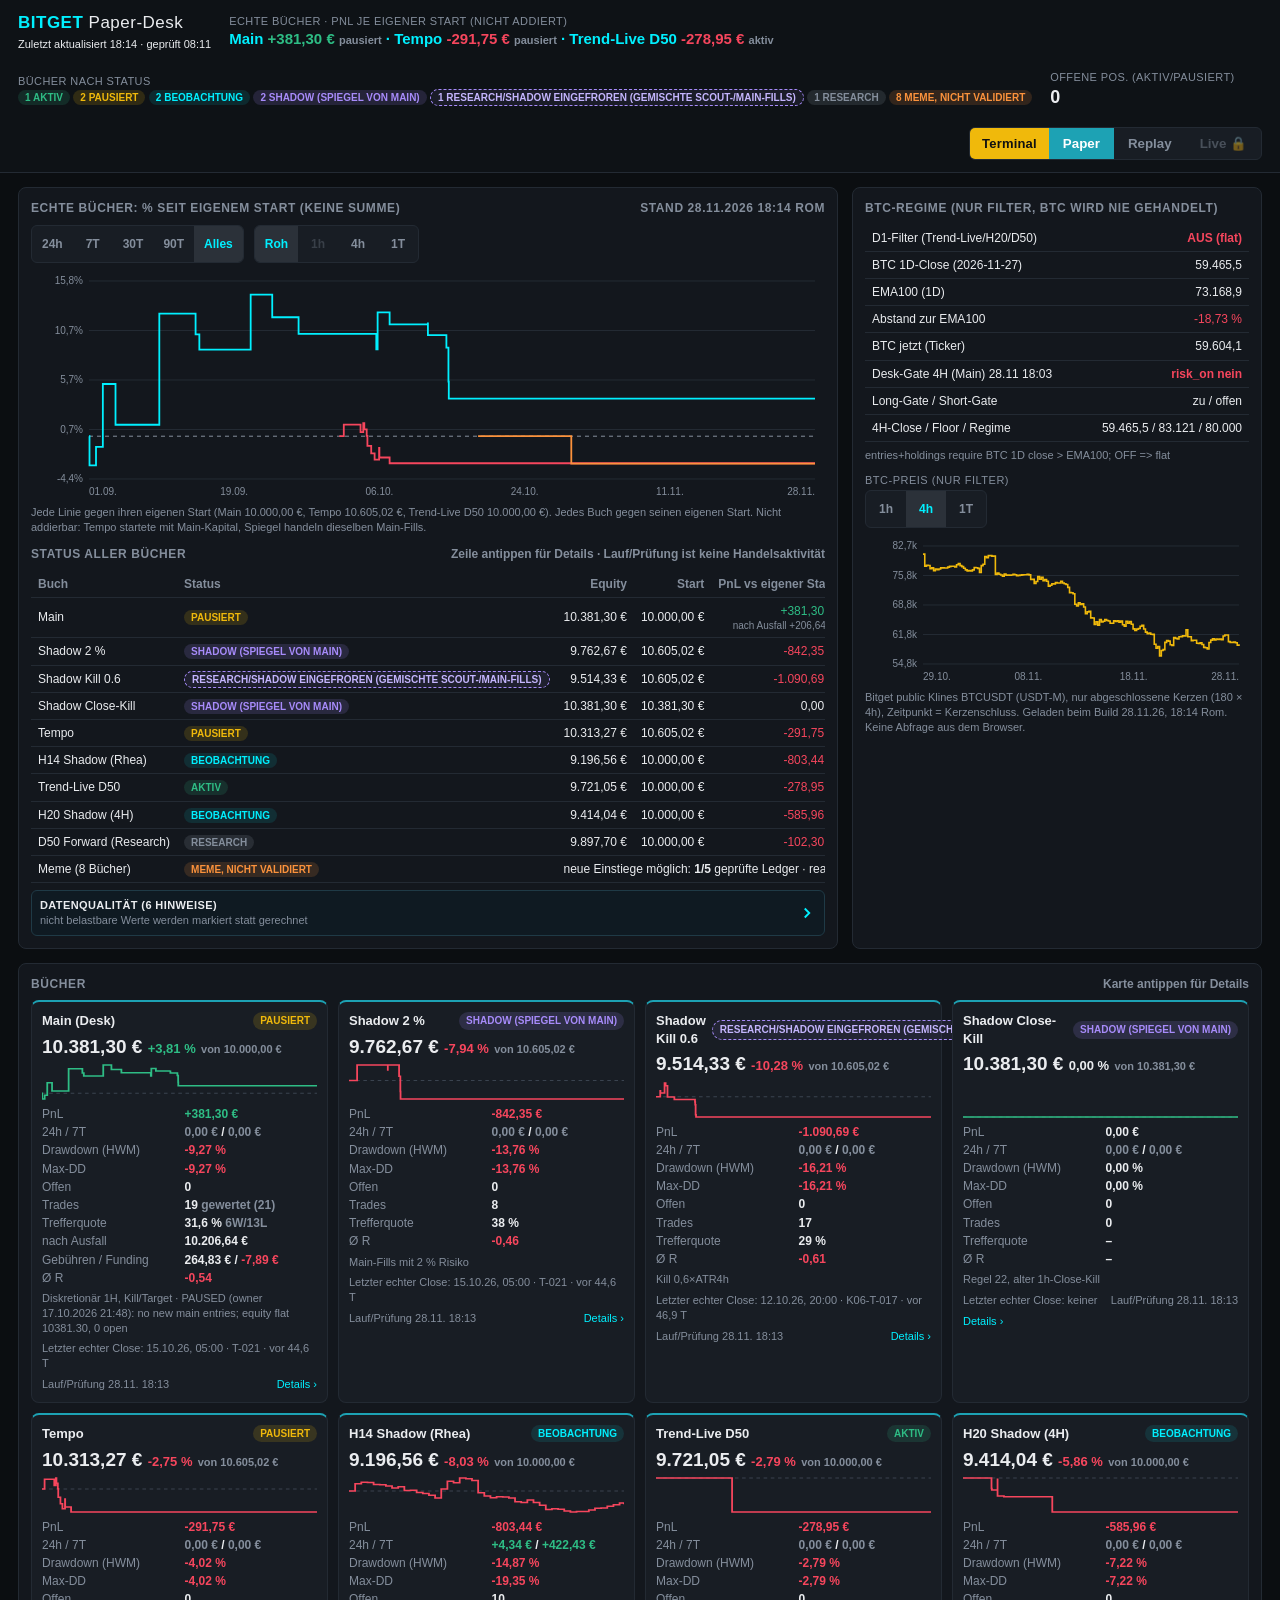
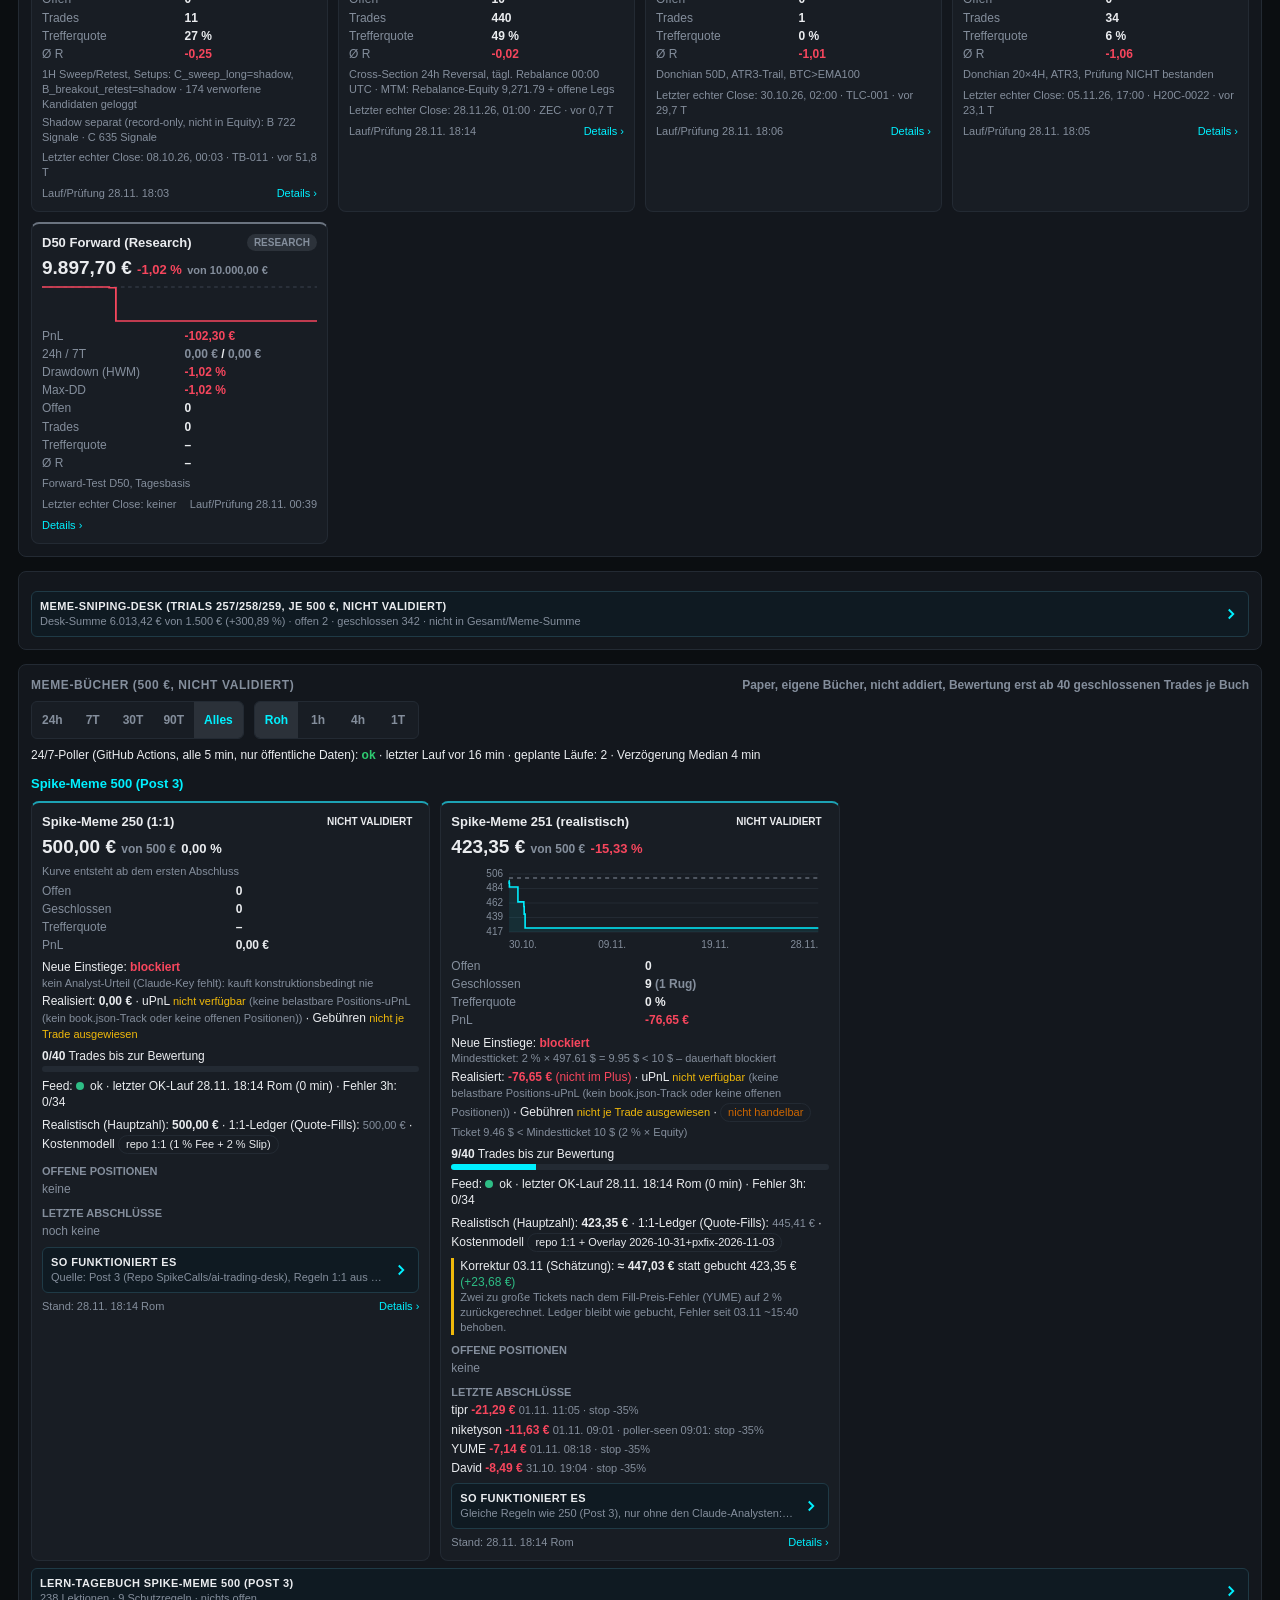
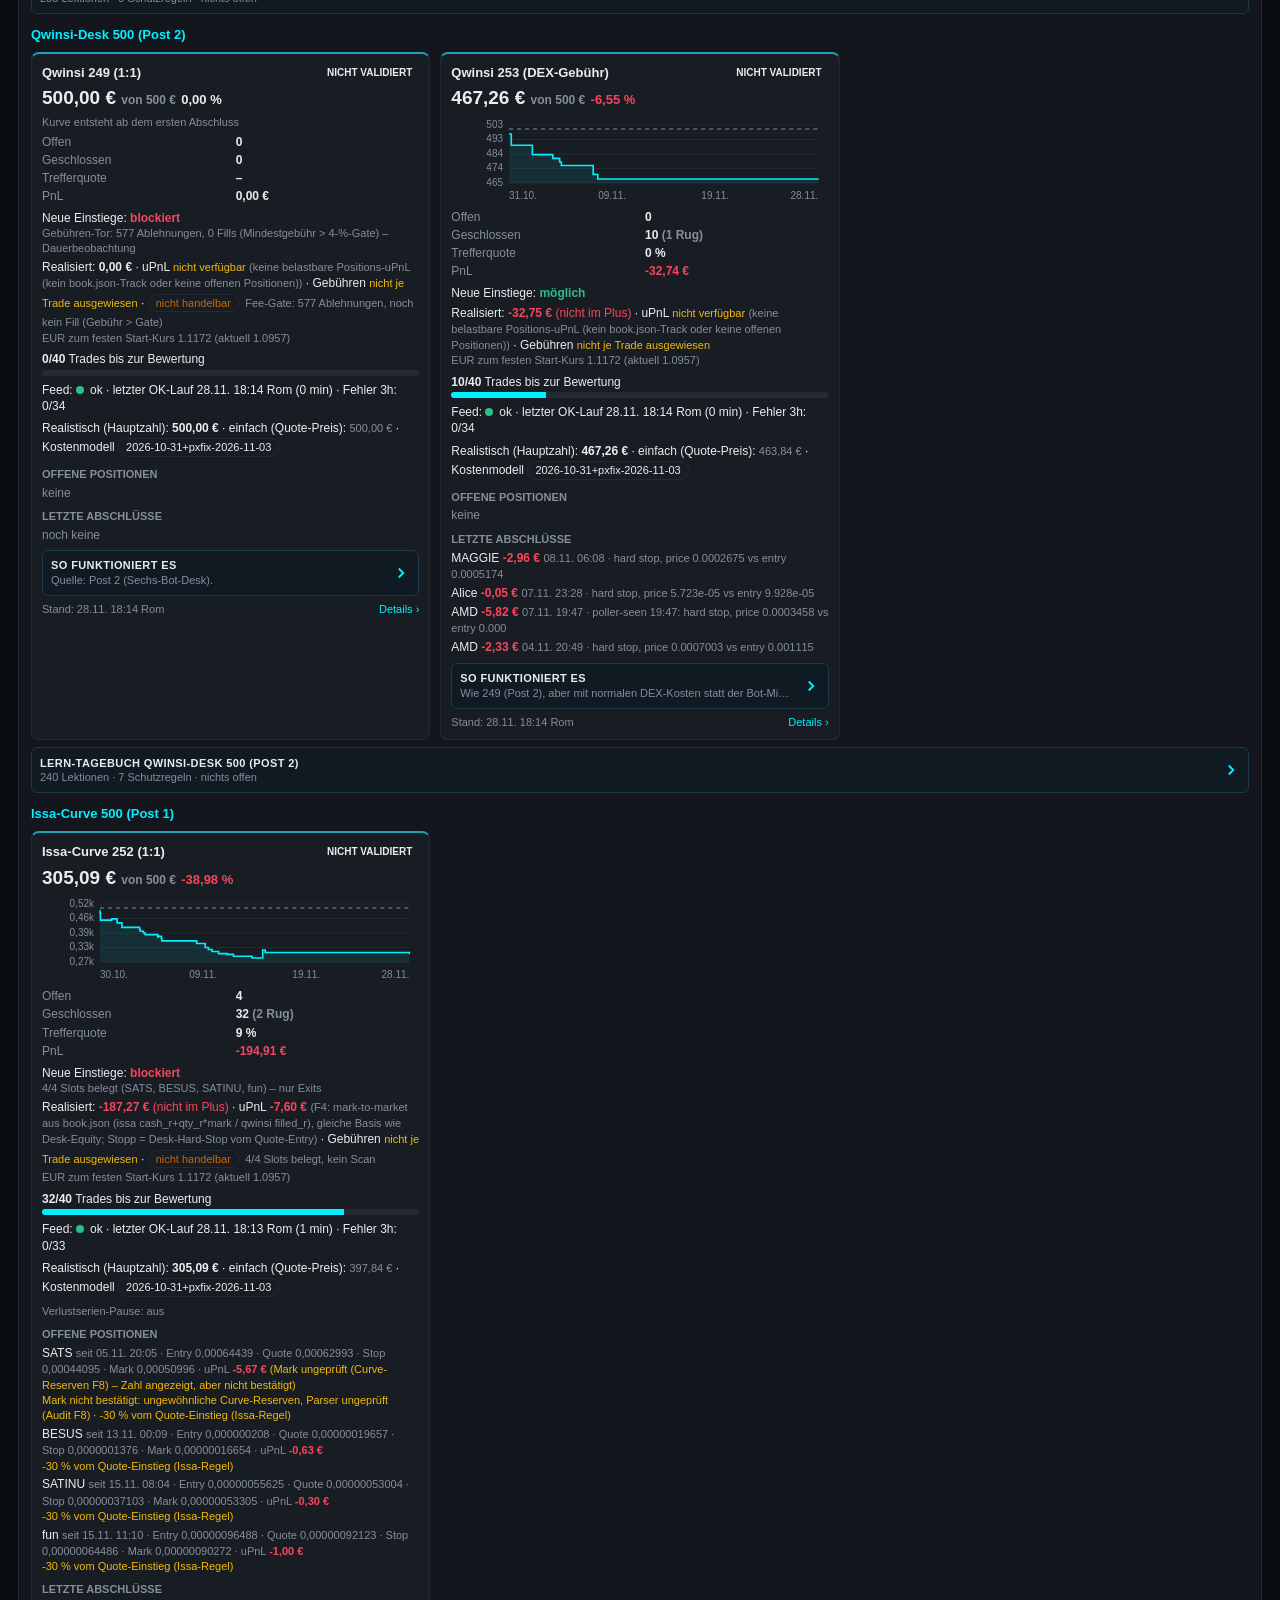
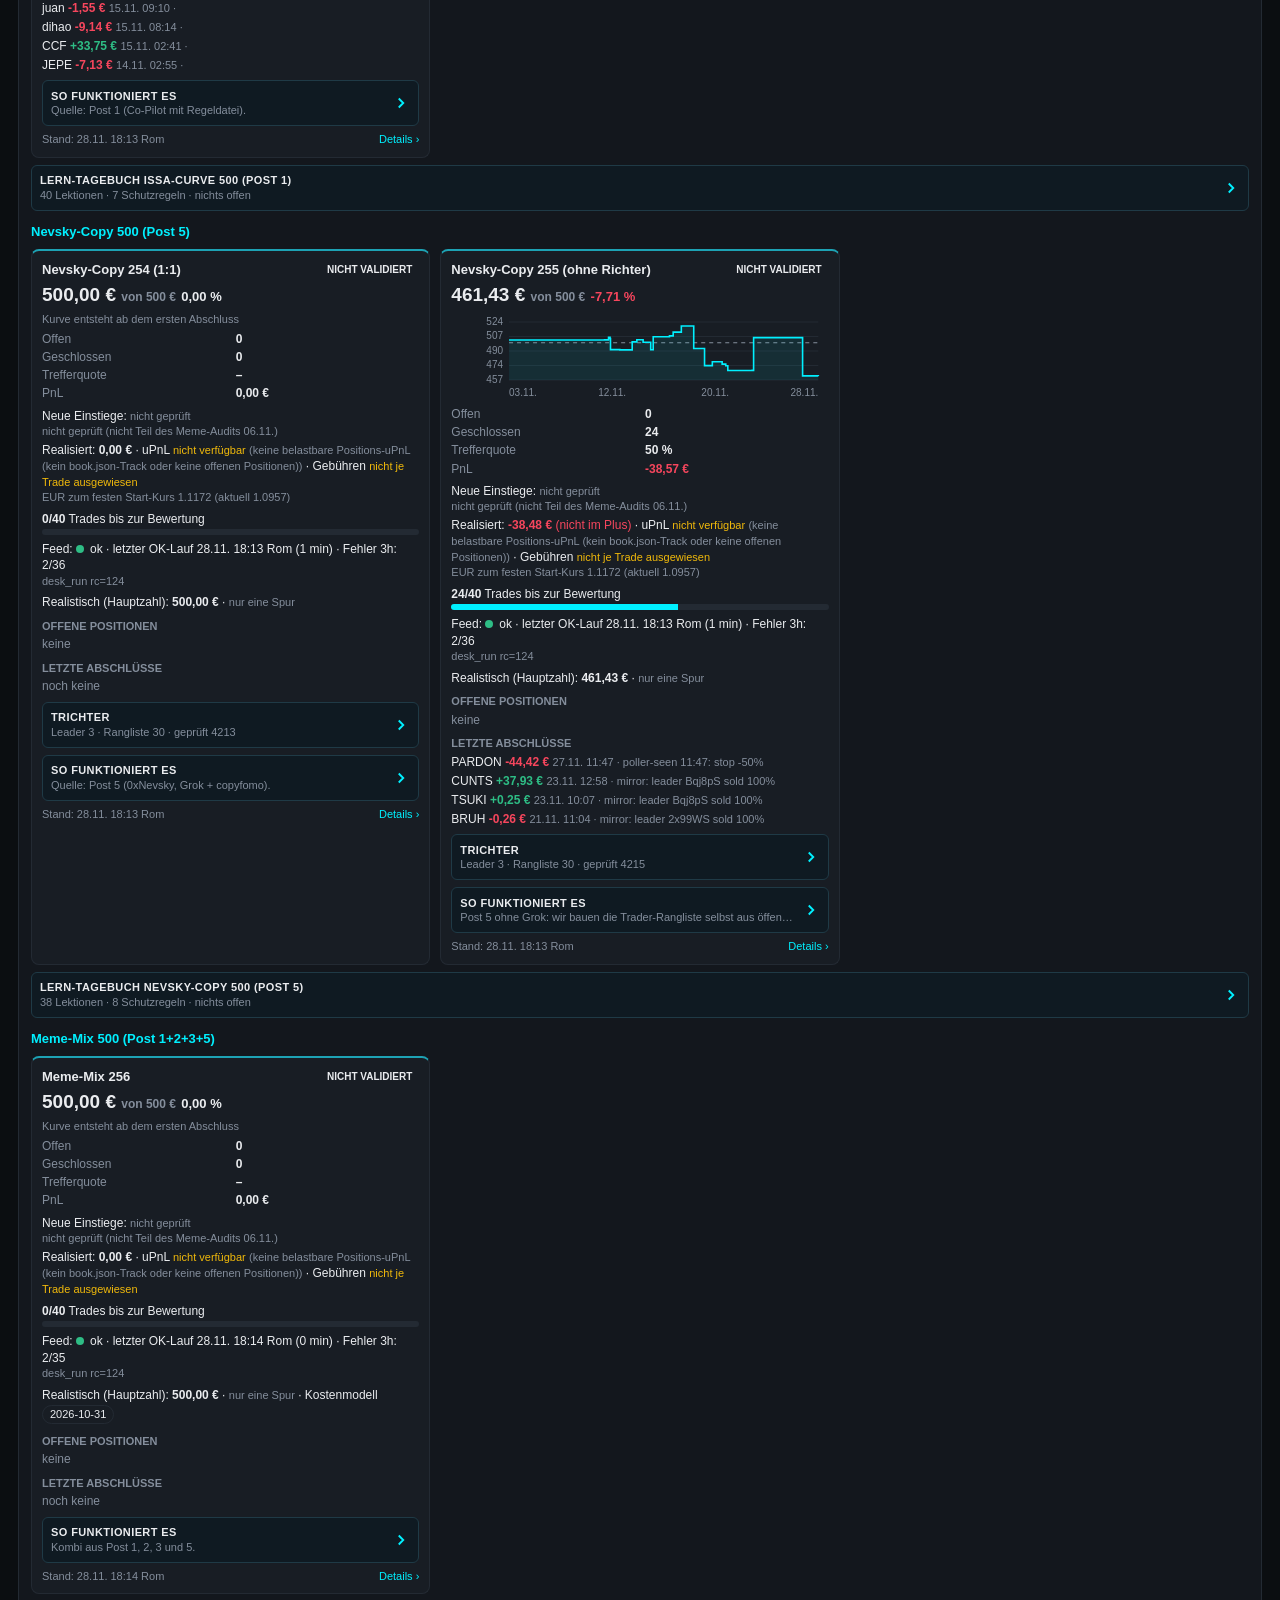
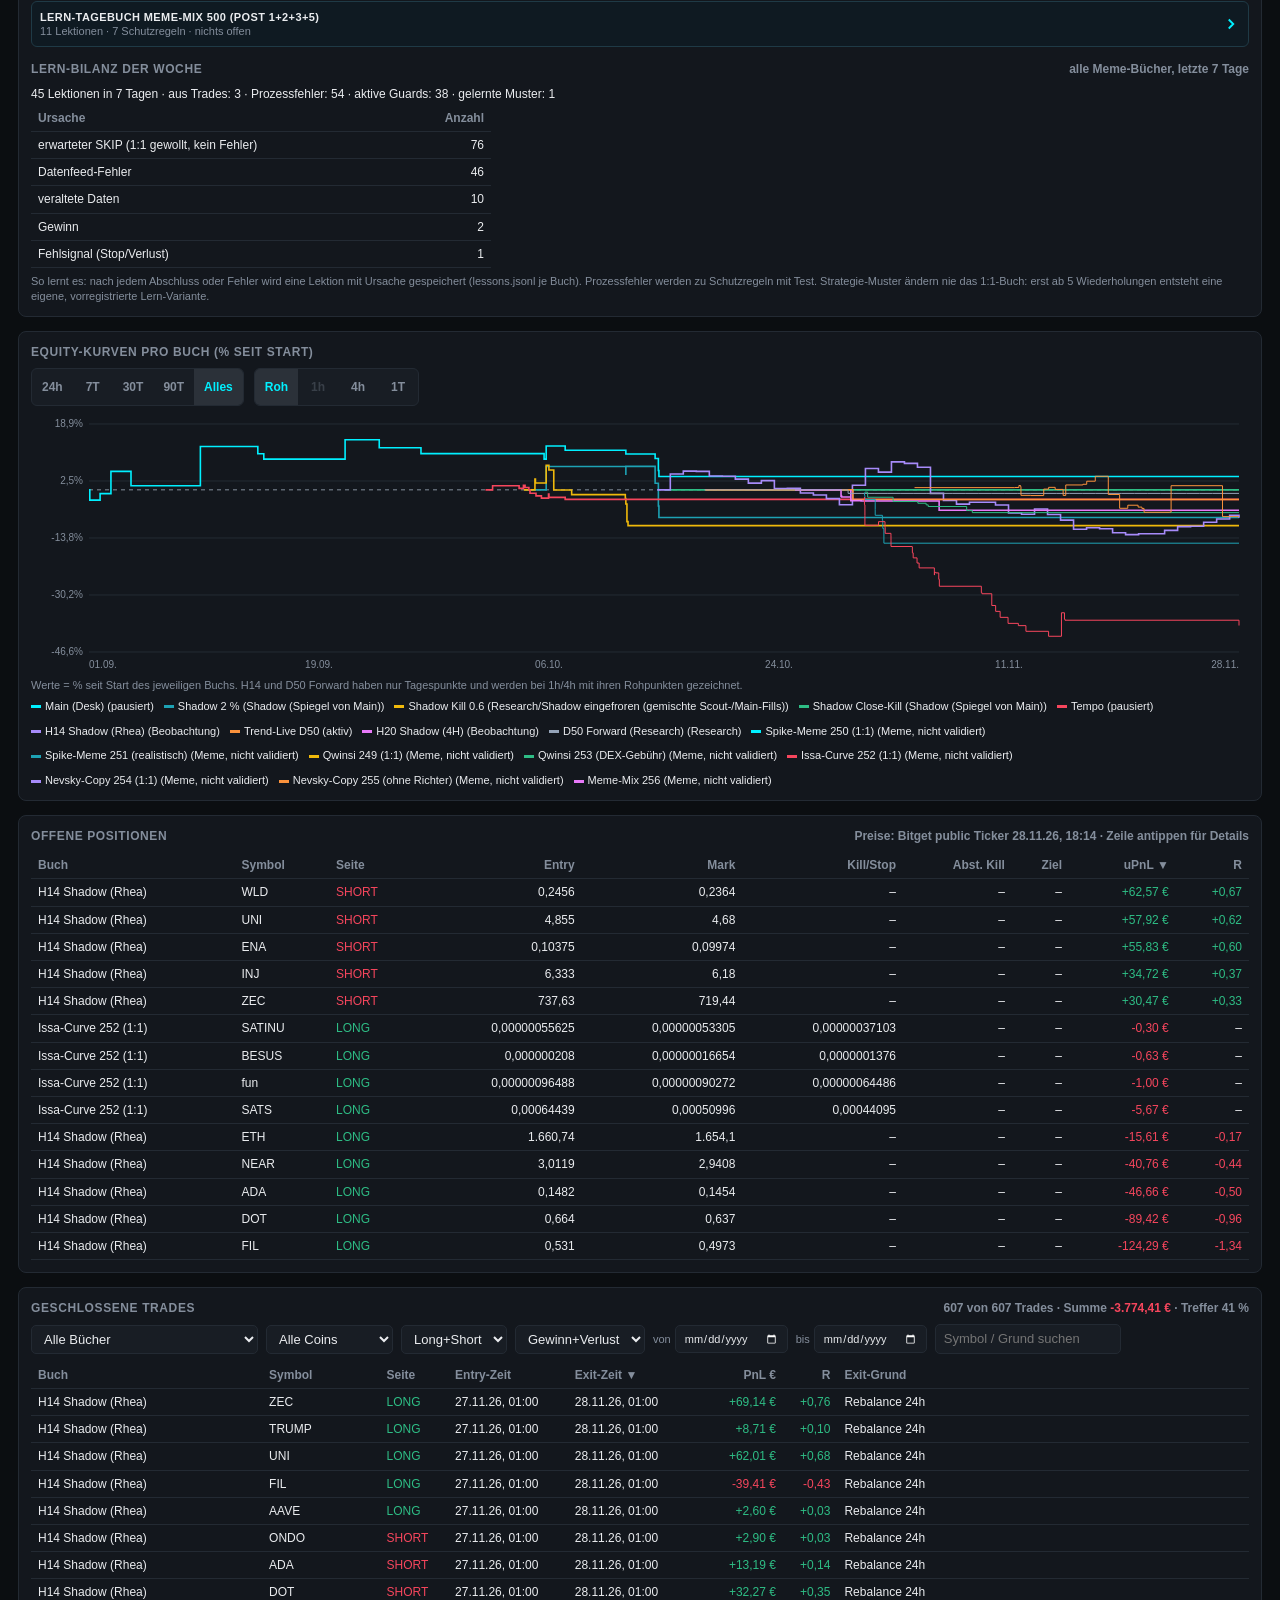
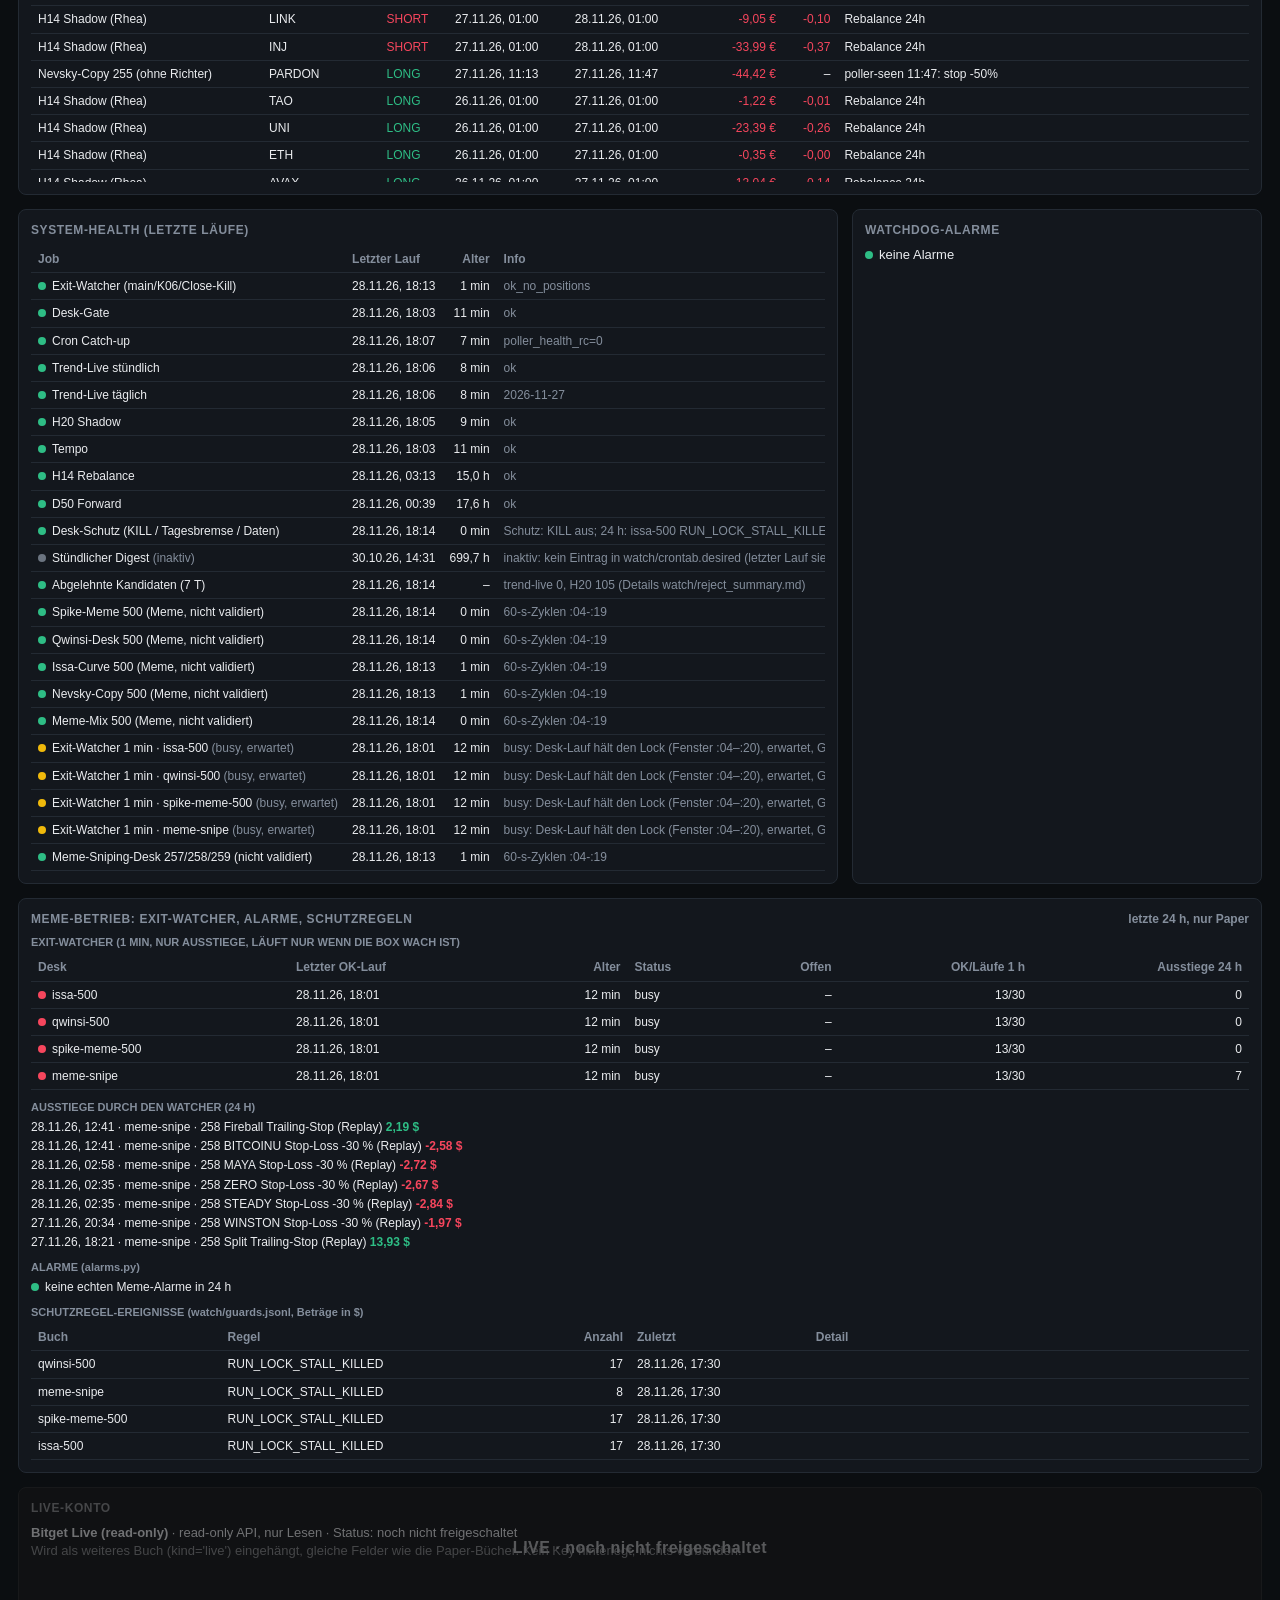
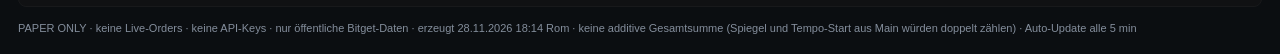
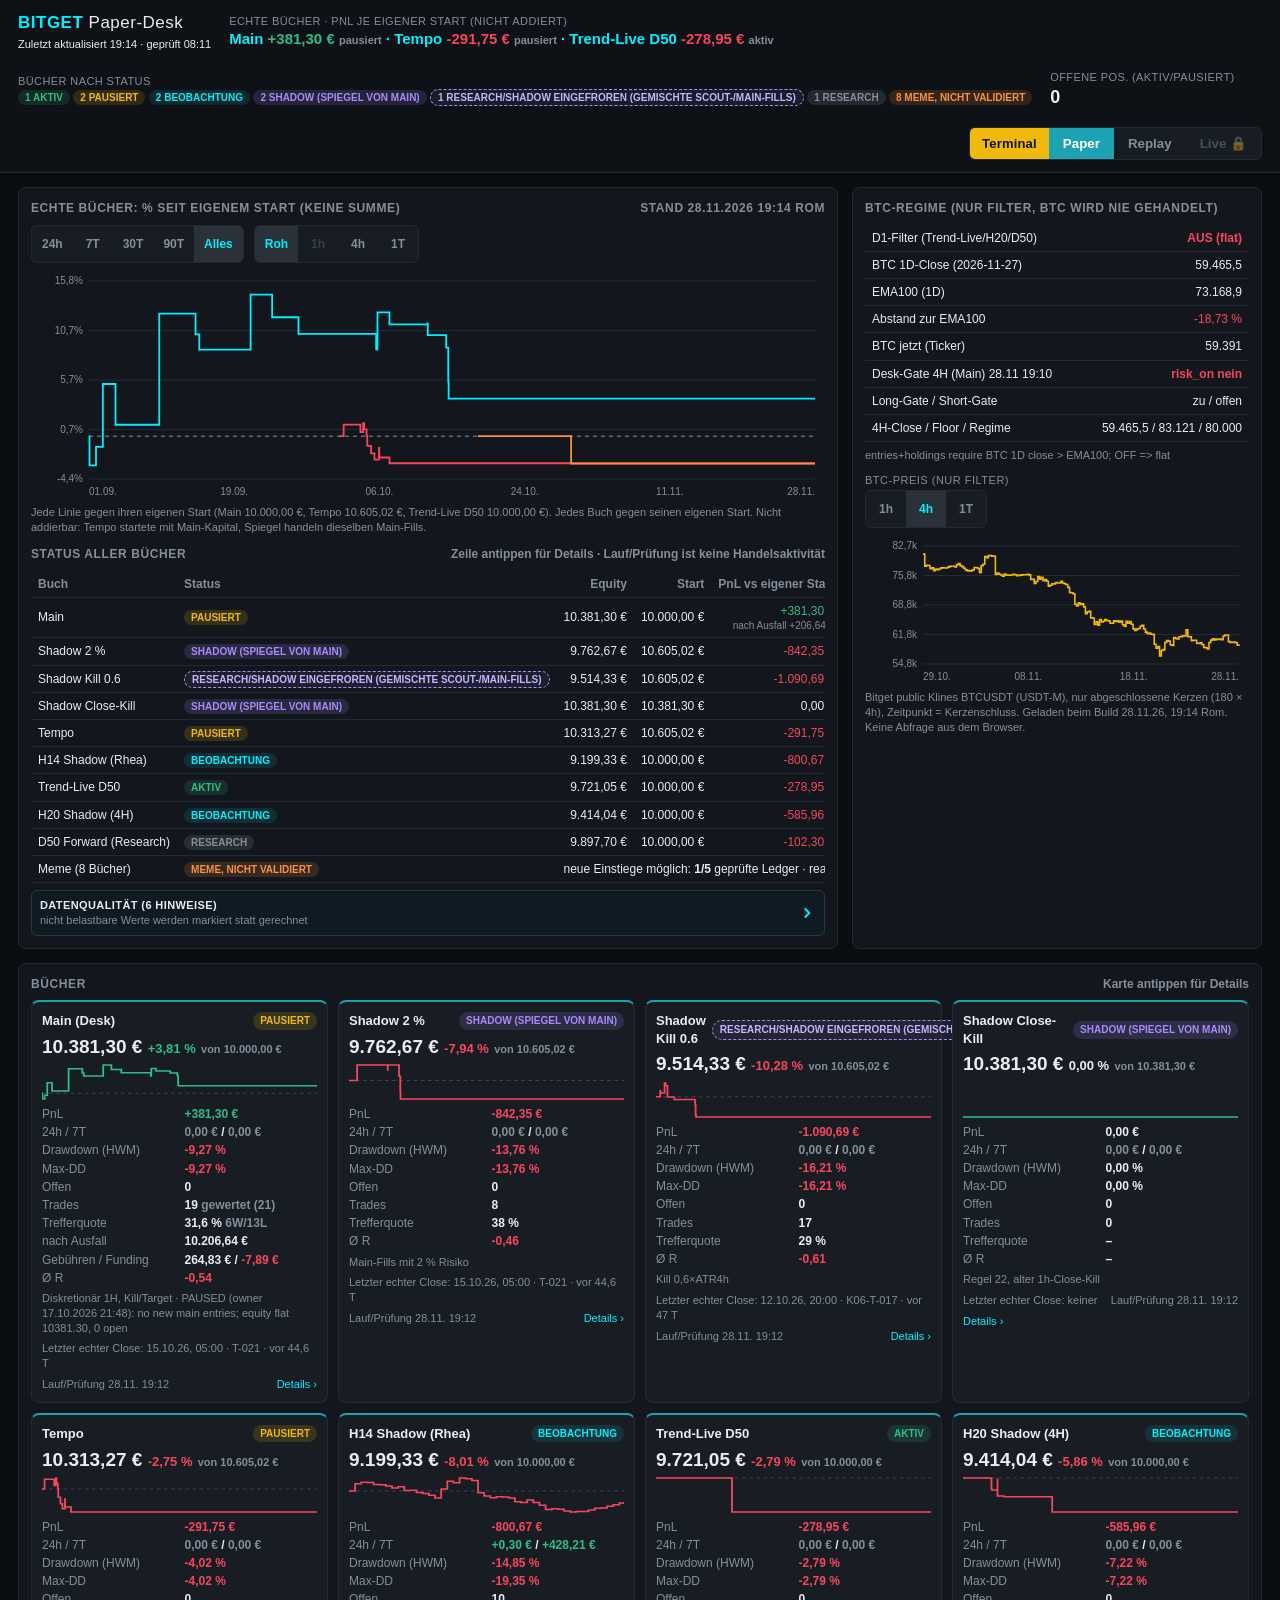
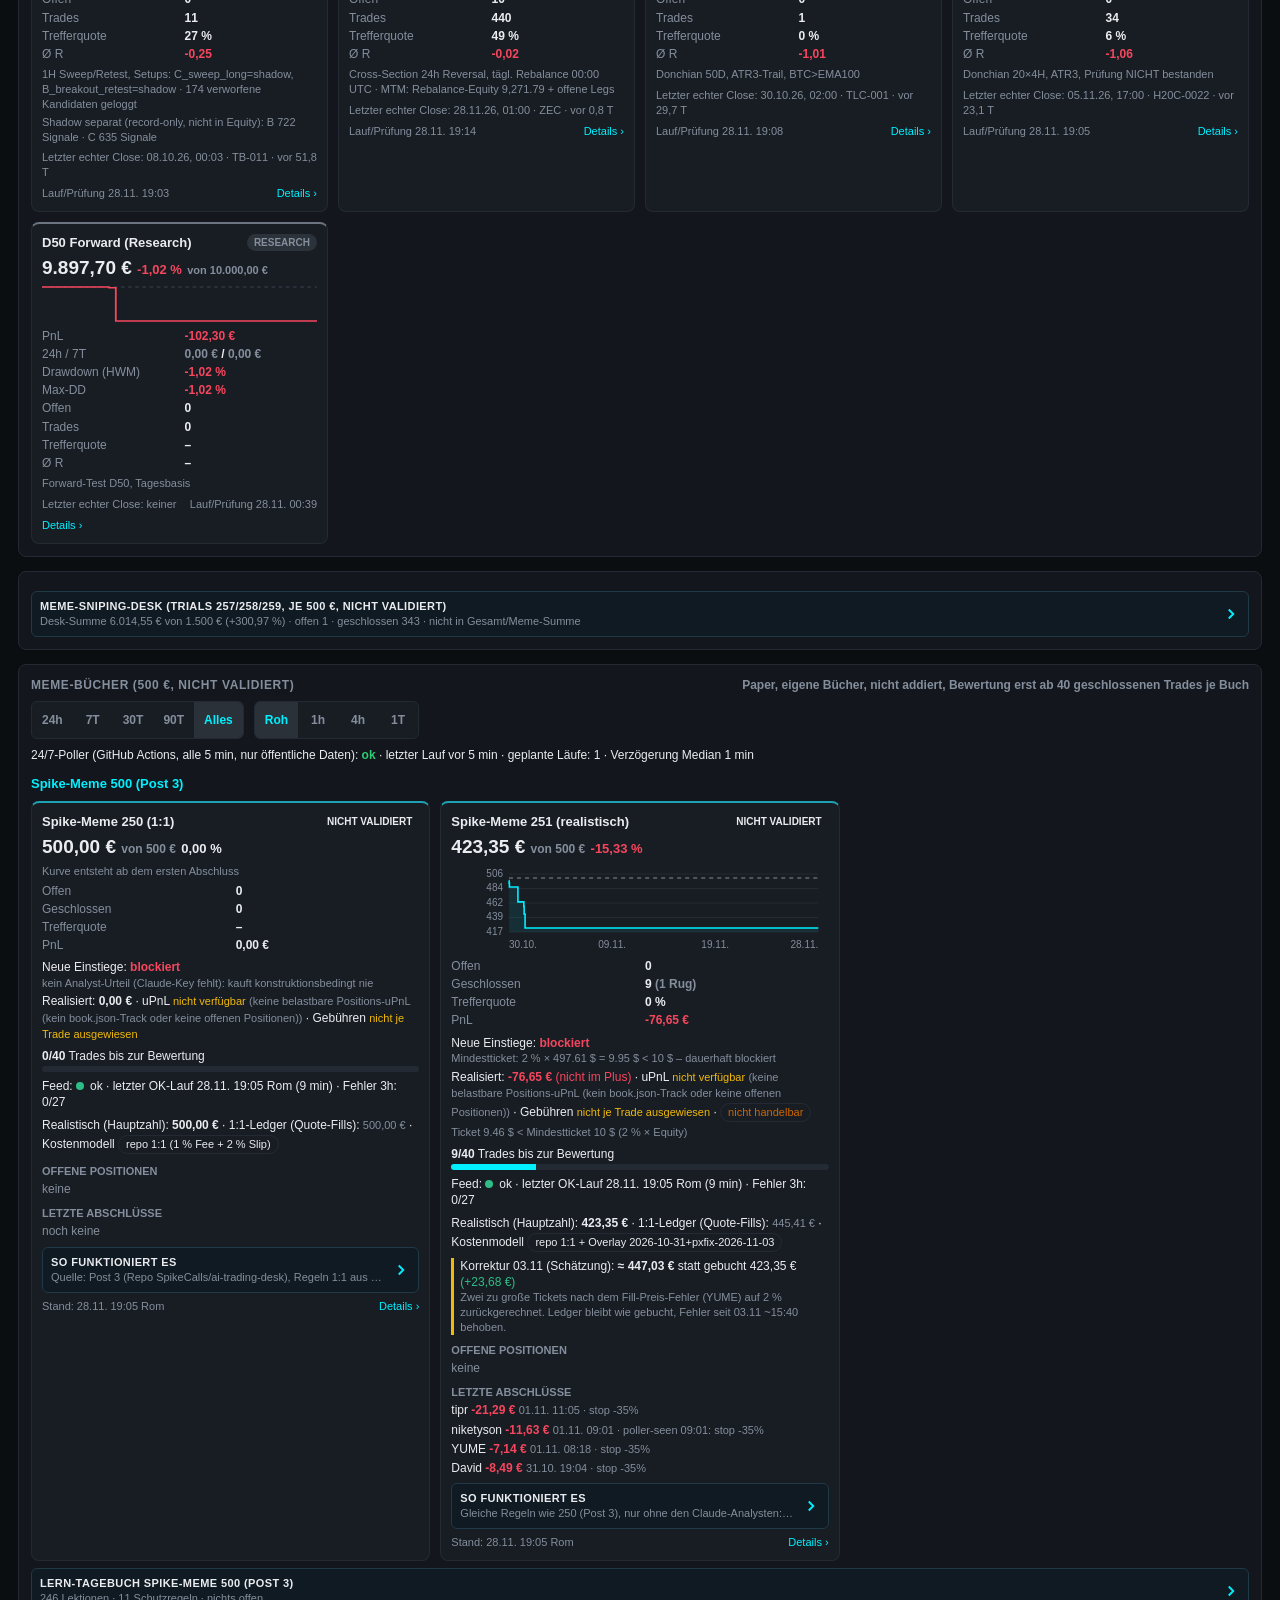
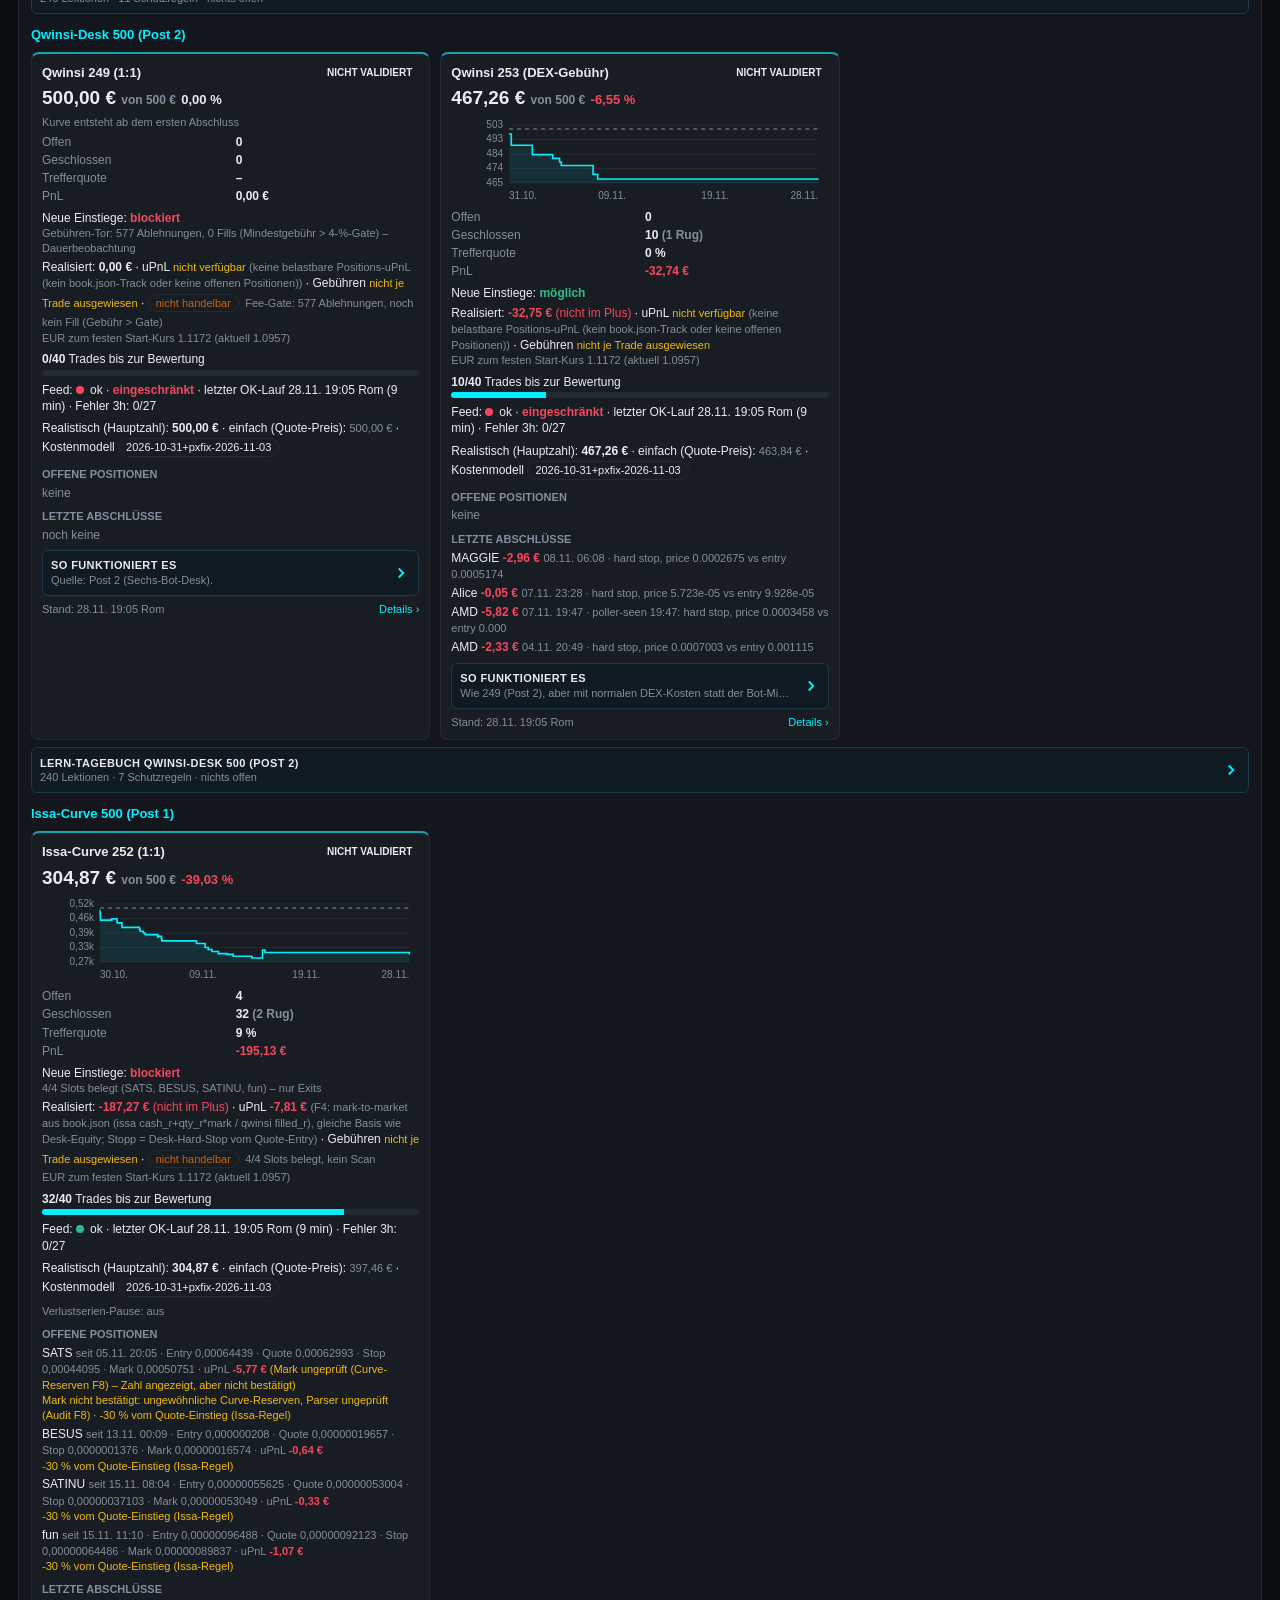
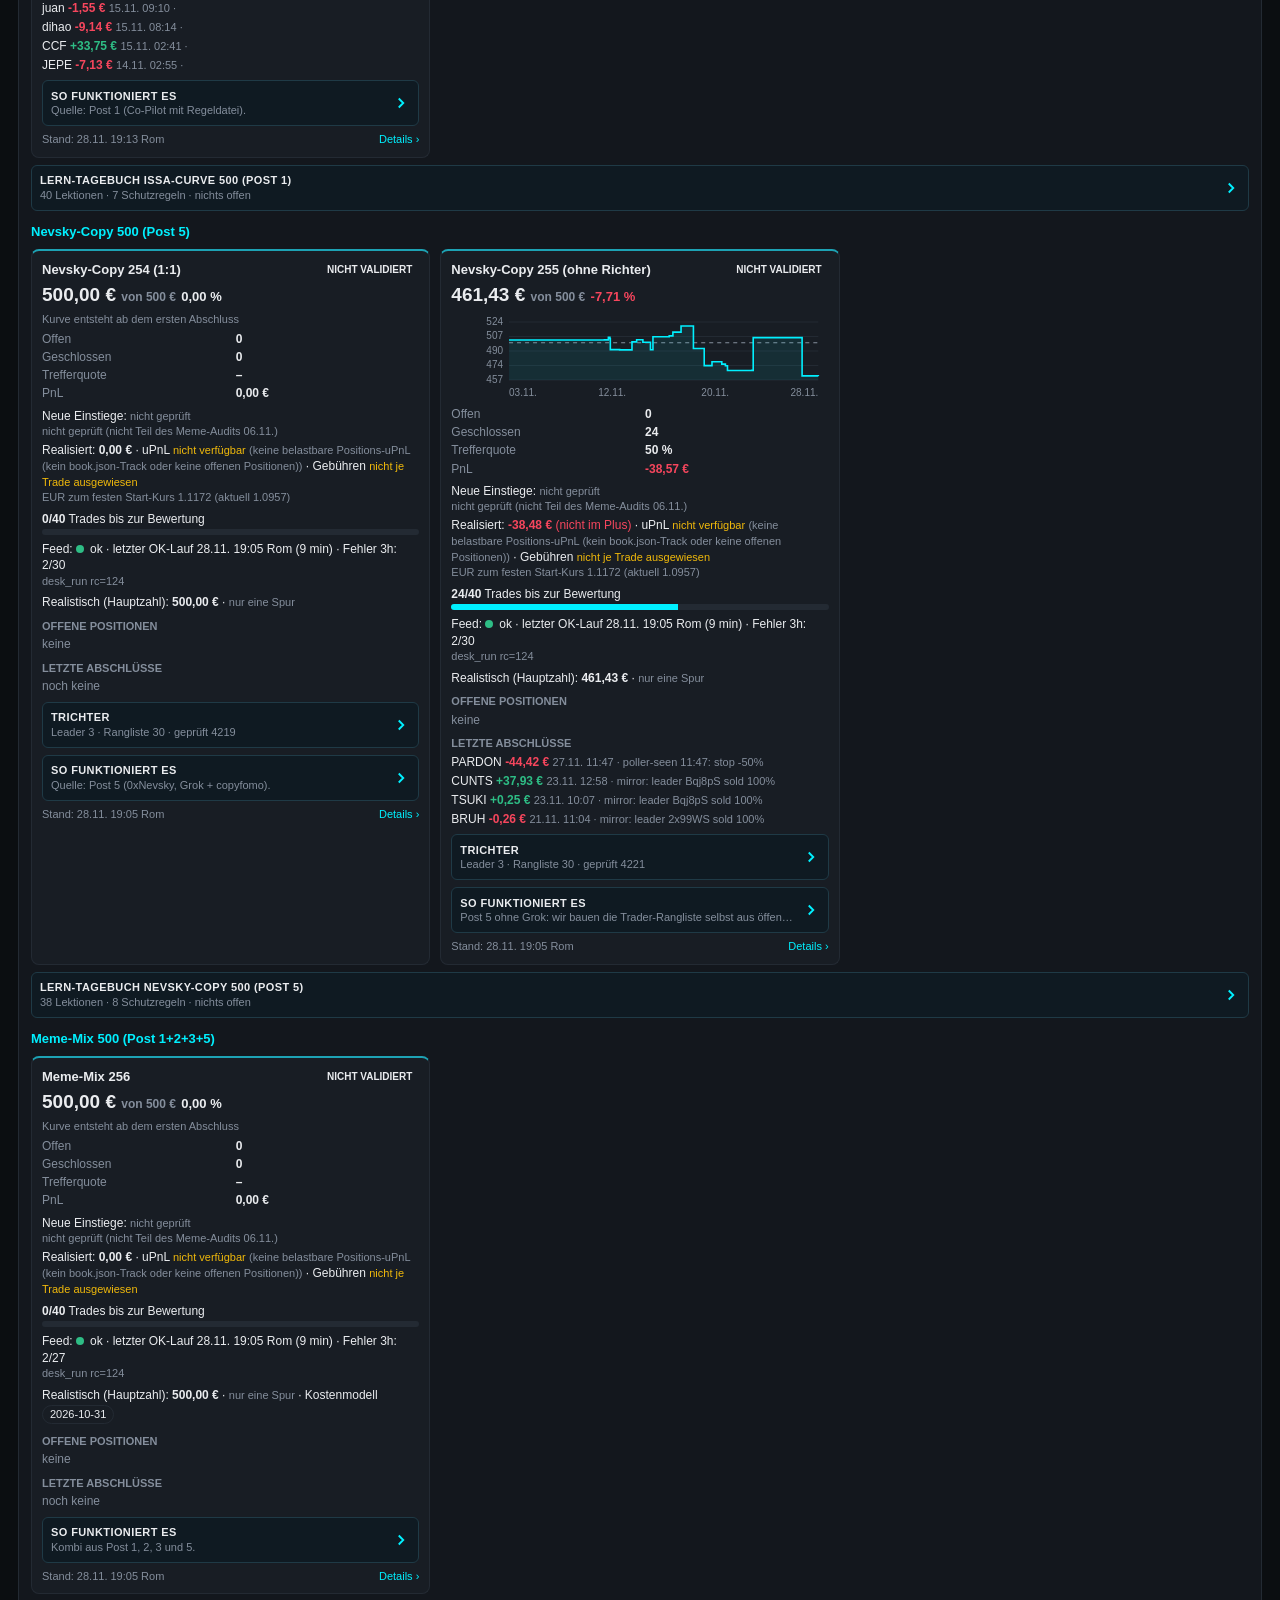
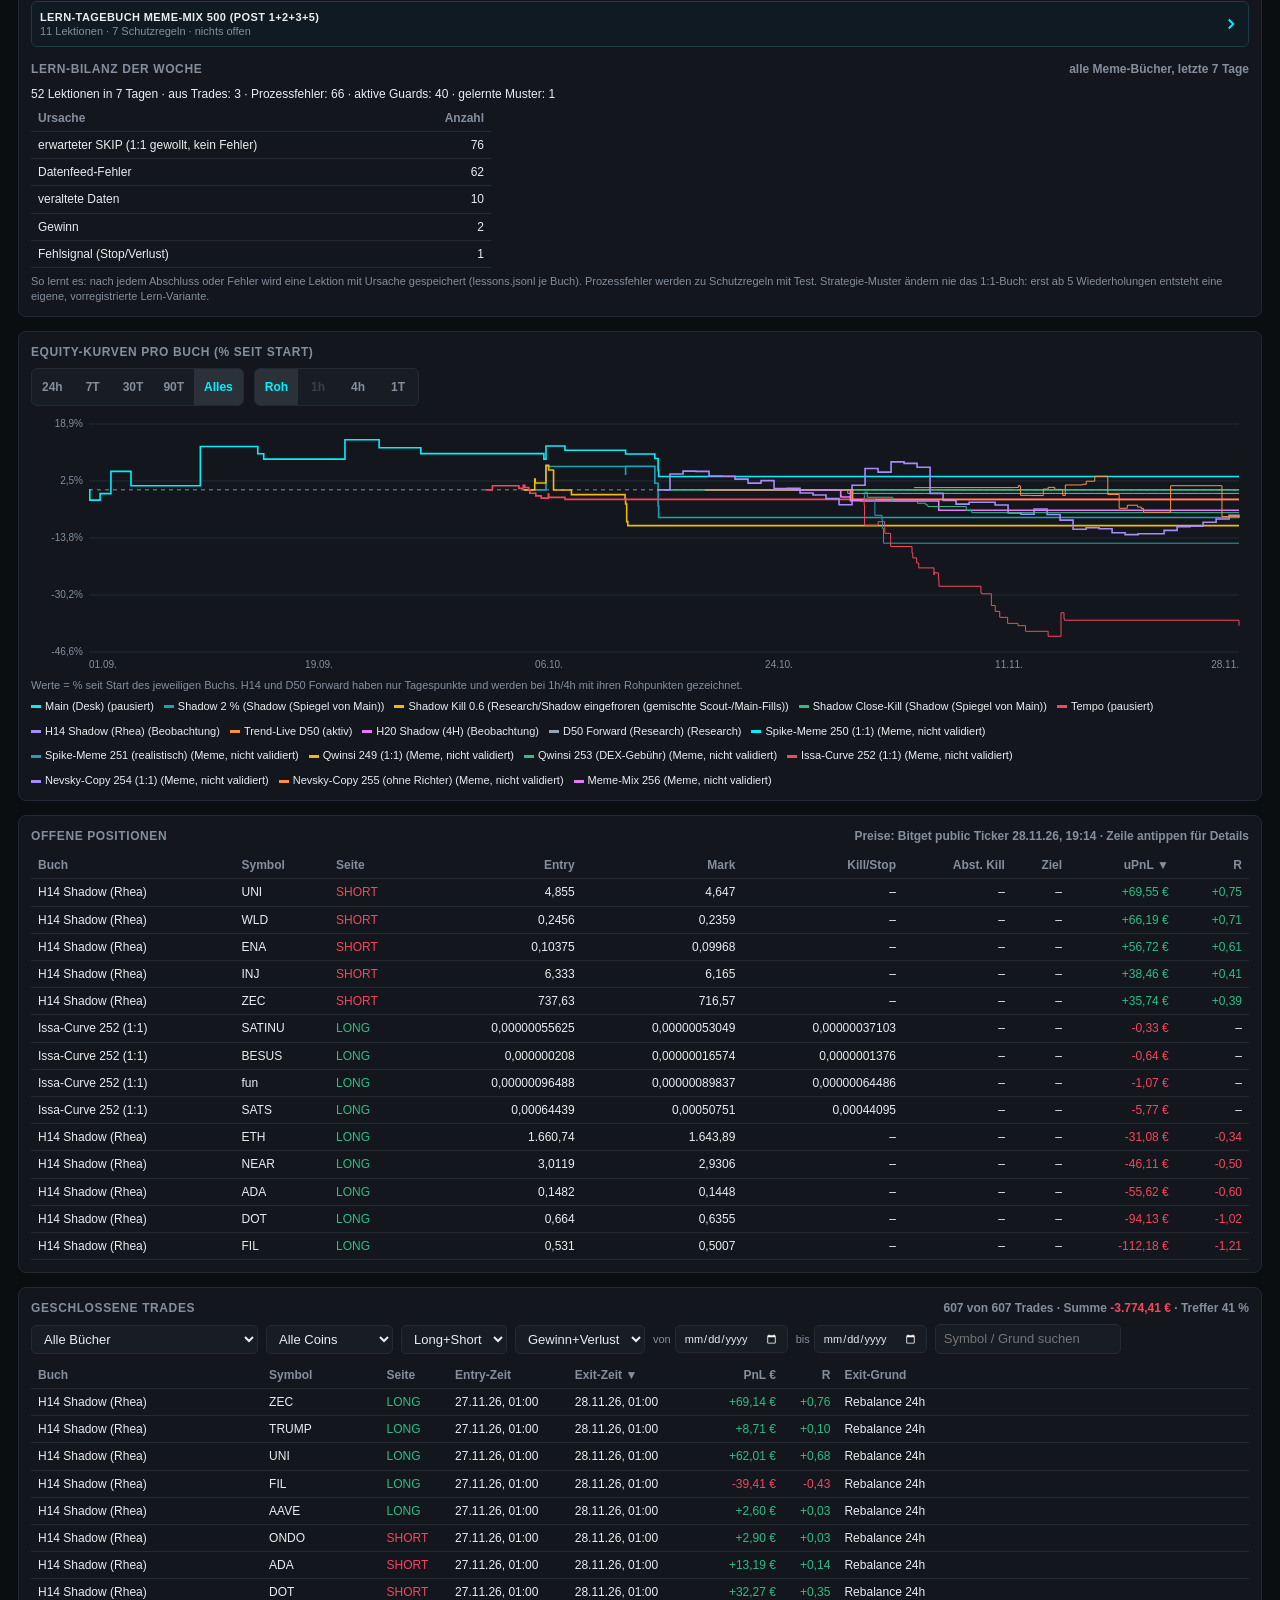
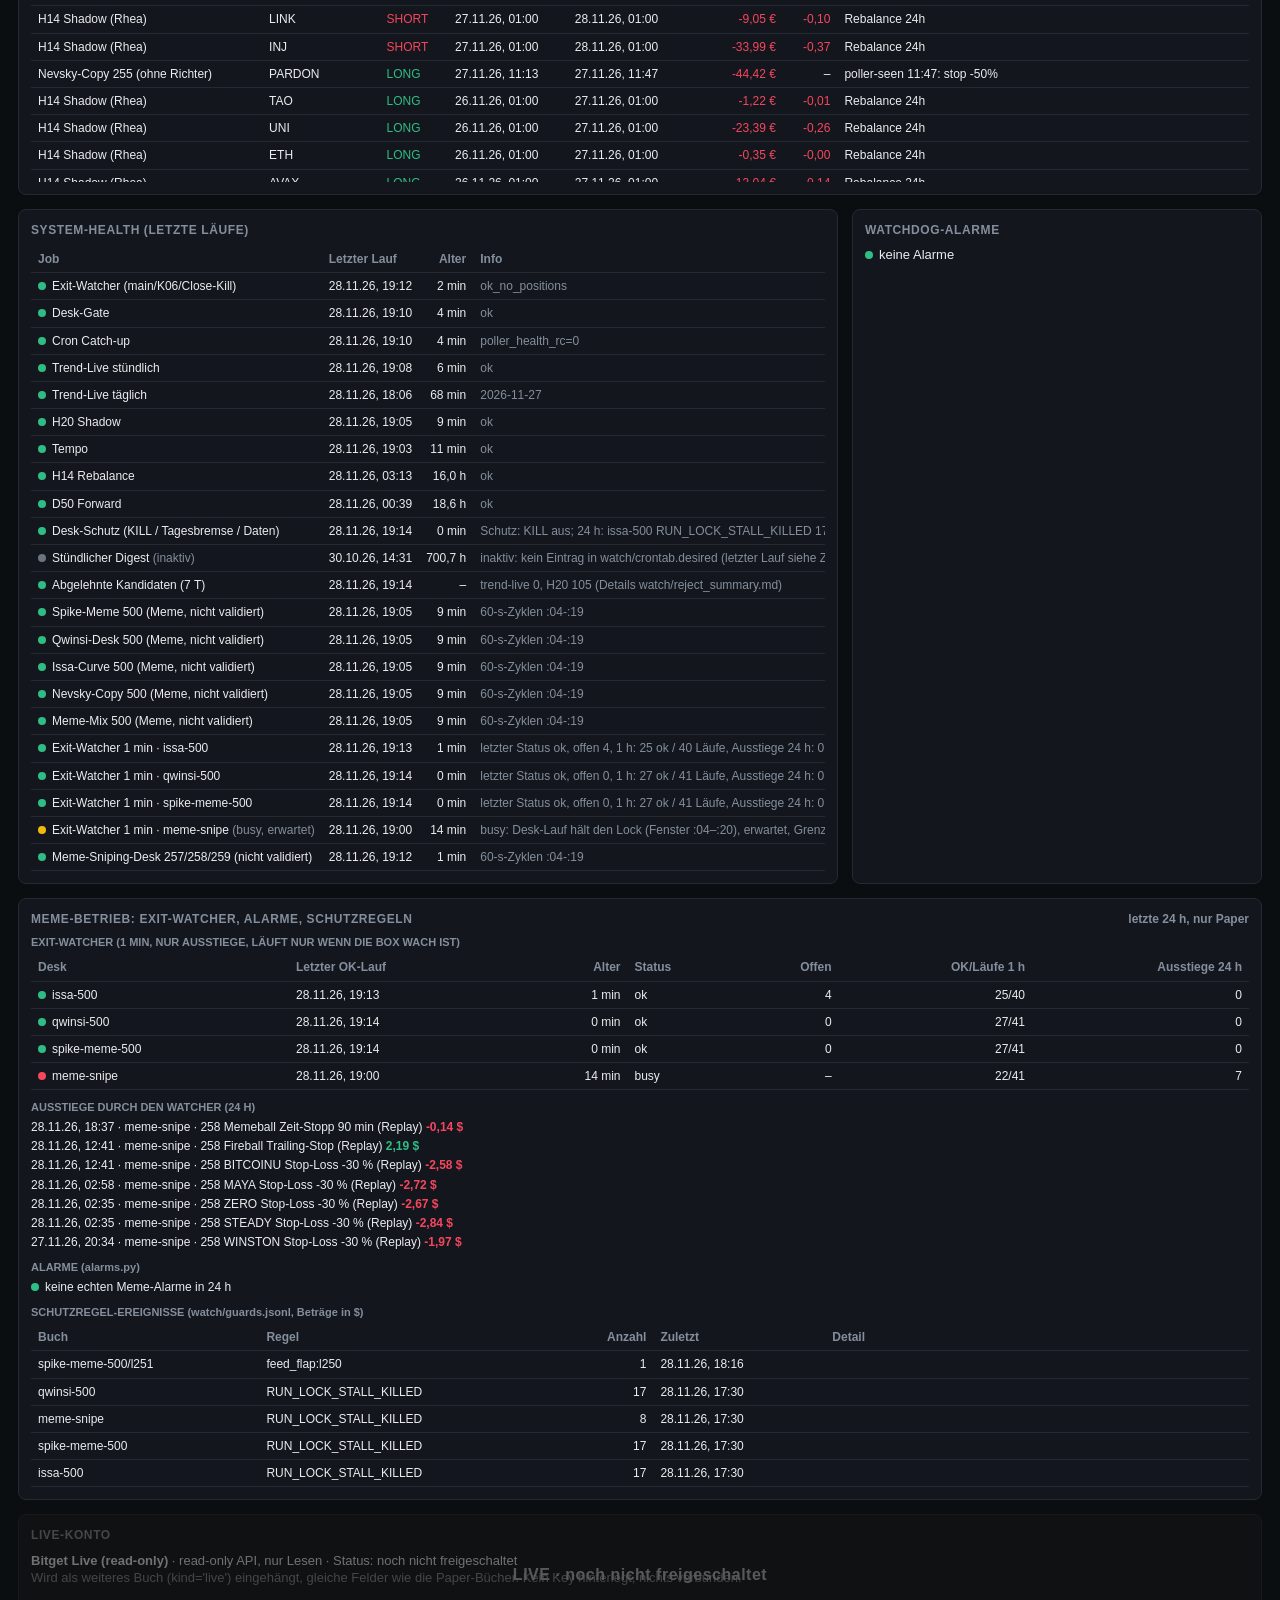
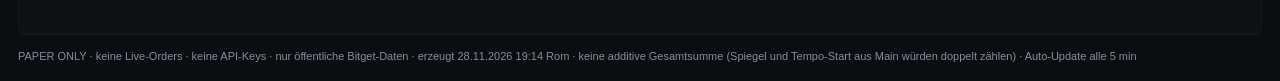
